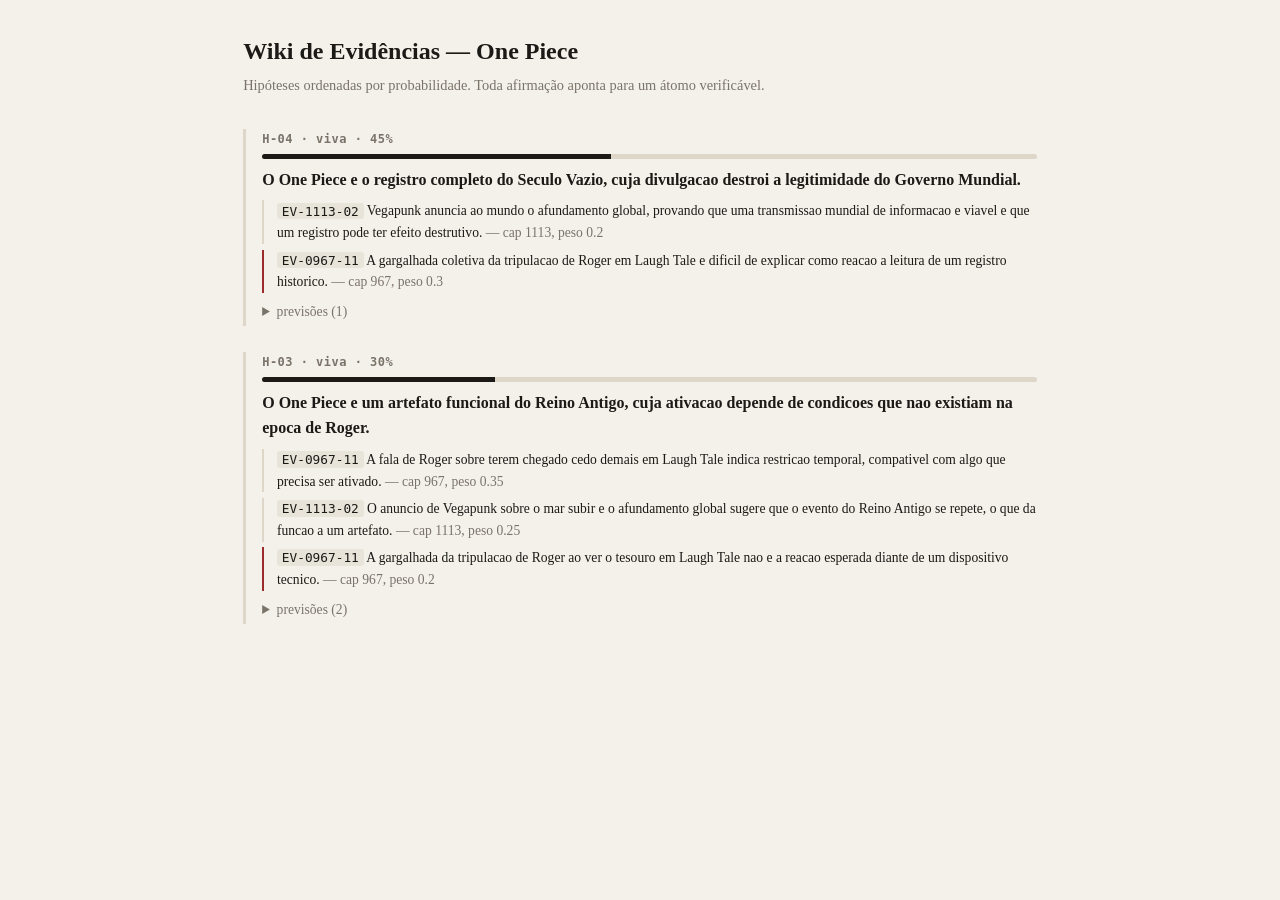
==== site/index.html @ 60833adf "Sistema de evidências One Piece: esqueleto inicial Portão determinístico (validate.py), scoring em l" ====
<!doctype html>
<html lang="pt-BR"><meta charset="utf-8">
<meta name="viewport" content="width=device-width,initial-scale=1">
<title>Wiki de Evidências — One Piece</title>
<style>
 :root{--tinta:#1b1a17;--papel:#f4f1ea;--fraco:#7a736a;--linha:#ddd6c9;--vermelho:#9c2b2b}
 *{box-sizing:border-box}
 body{margin:0;background:var(--papel);color:var(--tinta);
      font:16px/1.6 ui-serif,Georgia,serif;padding:2rem 1.2rem;max-width:52rem;margin:auto}
 h1{font-size:1.5rem;margin:0 0 .2rem}
 .sub{color:var(--fraco);font-size:.9rem;margin-bottom:2rem}
 .hip{border-left:3px solid var(--linha);padding:.2rem 0 .2rem 1rem;margin:1.6rem 0}
 .hip.refutada{opacity:.55;border-color:var(--vermelho)}
 .id{font:600 .75rem ui-monospace,monospace;color:var(--fraco);letter-spacing:.04em}
 .enun{font-weight:600;margin:.25rem 0 .5rem}
 .barra{height:5px;background:var(--linha);border-radius:3px;overflow:hidden;margin:.5rem 0}
 .barra i{display:block;height:100%;background:var(--tinta)}
 .elo{font-size:.85rem;margin:.35rem 0;padding-left:.8rem;border-left:2px solid var(--linha)}
 .elo.contra{border-color:var(--vermelho)}
 .prev{font-size:.85rem;color:var(--fraco)}
 details{margin-top:.5rem}summary{cursor:pointer;font-size:.85rem;color:var(--fraco)}
 code{font:.8rem ui-monospace,monospace;background:#e9e4d9;padding:.05rem .3rem;border-radius:3px}
</style>
<h1>Wiki de Evidências — One Piece</h1>
<div class="sub">Hipóteses ordenadas por probabilidade. Toda afirmação aponta para um átomo verificável.</div>
<div id="app"></div>
<script id="dados" type="application/json">{"evidencias": [{"id": "EV-0967-11", "fonte": "cap 967", "fonte_url": "https://onepiece.fandom.com/wiki/Chapter_967", "tipo": "narracao", "confiabilidade": "canonico", "texto": "A tripulacao de Roger gargalha ao encontrar o tesouro em Laugh Tale, e Roger comenta que chegaram cedo demais.", "atores": ["Gol D. Roger", "Rayleigh", "Oden"], "temas": ["Laugh Tale", "One Piece", "riso", "Joy Boy"], "corpo": "O riso coletivo e a restricao temporal sao as duas ancoras mais fortes de\nqualquer hipotese sobre o tesouro."}, {"id": "EV-1113-02", "fonte": "cap 1113", "fonte_url": "https://onepiece.fandom.com/wiki/Chapter_1113", "tipo": "fala", "confiabilidade": "canonico", "texto": "Vegapunk anuncia ao mundo que o nivel do mar vai subir e que o mundo enfrentara um afundamento global.", "atores": ["Vegapunk"], "temas": ["Século Vazio", "afundamento", "profecia"], "corpo": "Contexto: transmissao global de Egghead. Liga o destino do Reino Antigo a um\nevento futuro, nao apenas passado."}, {"id": "EV-1180-04", "fonte": "cap 1180", "fonte_url": "https://onepiece.fandom.com/wiki/Chapter_1180", "tipo": "imagem", "confiabilidade": "ambiguo", "texto": "Imu demonstra em Elbaf um poder ligado a sua Akuma no Mi, apresentado como superior ao Haki do Conquistador.", "atores": ["Imu"], "temas": ["Imu", "poder", "Elbaf"], "corpo": "Marcado como ambiguo: a natureza exata da fruta ainda nao foi nomeada no texto."}], "hipoteses": [{"id": "H-04", "enunciado": "O One Piece e o registro completo do Seculo Vazio, cuja divulgacao destroi a legitimidade do Governo Mundial.", "escopo": "one_piece", "status": "viva", "prior": 0.45, "apoia": [{"ev": "EV-1113-02", "peso": 0.2, "como": "Vegapunk anuncia ao mundo o afundamento global, provando que uma transmissao mundial de informacao e viavel e que um registro pode ter efeito destrutivo."}], "contradiz": [{"ev": "EV-0967-11", "peso": 0.3, "como": "A gargalhada coletiva da tripulacao de Roger em Laugh Tale e dificil de explicar como reacao a leitura de um registro historico."}], "prediz": [{"texto": "Se verdadeiro, Robin estara fisicamente presente e sera indispensavel na chegada a Laugh Tale.", "status": "aberta"}], "concorrentes": ["H-03"], "corpo": "## O caso a favor\n\nO Governo mata por informacao, nao por ouro. Ohara existe para pagar esta cena.", "redteam": ""}, {"id": "H-03", "enunciado": "O One Piece e um artefato funcional do Reino Antigo, cuja ativacao depende de condicoes que nao existiam na epoca de Roger.", "escopo": "one_piece", "status": "viva", "prior": 0.3, "apoia": [{"ev": "EV-0967-11", "peso": 0.35, "como": "A fala de Roger sobre terem chegado cedo demais em Laugh Tale indica restricao temporal, compativel com algo que precisa ser ativado."}, {"ev": "EV-1113-02", "peso": 0.25, "como": "O anuncio de Vegapunk sobre o mar subir e o afundamento global sugere que o evento do Reino Antigo se repete, o que da funcao a um artefato."}], "contradiz": [{"ev": "EV-0967-11", "peso": 0.2, "como": "A gargalhada da tripulacao de Roger ao ver o tesouro em Laugh Tale nao e a reacao esperada diante de um dispositivo tecnico."}], "prediz": [{"texto": "Se verdadeiro, a Mother Flame sera explicitamente ligada a tecnologia do Reino Antigo antes do fim do arco de Elbaf.", "status": "aberta"}, {"texto": "Se verdadeiro, Laugh Tale contera estrutura construida, nao apenas registros escritos.", "status": "aberta"}], "concorrentes": ["H-04"], "corpo": "## O caso a favor\n\nRoger chegou, viu, e concluiu que nao era o momento. Isso e mais facil de explicar\npor uma condicao material do que por uma condicao emocional.\n\n## O que mataria esta hipotese\n\nUma cena mostrando Laugh Tale como sitio puramente documental.", "redteam": ""}]}</script>
<script>
const d = JSON.parse(document.getElementById('dados').textContent);
const ev = Object.fromEntries(d.evidencias.map(e => [e.id, e]));
const esc = s => (s||'').replace(/[&<>]/g, c => ({'&':'&amp;','<':'&lt;','>':'&gt;'}[c]));
document.getElementById('app').innerHTML = d.hipoteses.map(h => `
 <div class="hip ${h.status}">
  <div class="id">${h.id} · ${h.status} · ${(h.prior*100).toFixed(0)}%</div>
  <div class="barra"><i style="width:${h.prior*100}%"></i></div>
  <div class="enun">${esc(h.enunciado)}</div>
  ${(h.apoia||[]).map(a=>`<div class="elo"><code>${a.ev}</code> ${esc(a.como)}
     <span class="prev">— ${esc(ev[a.ev]?.fonte||'?')}, peso ${a.peso}</span></div>`).join('')}
  ${(h.contradiz||[]).map(a=>`<div class="elo contra"><code>${a.ev}</code> ${esc(a.como)}
     <span class="prev">— ${esc(ev[a.ev]?.fonte||'?')}, peso ${a.peso}</span></div>`).join('')}
  <details><summary>previsões (${(h.prediz||[]).length})</summary>
   ${(h.prediz||[]).map(p=>`<div class="prev">[${p.status}] ${esc(p.texto)}</div>`).join('')}
  </details>
 </div>`).join('');
</script>
</html>
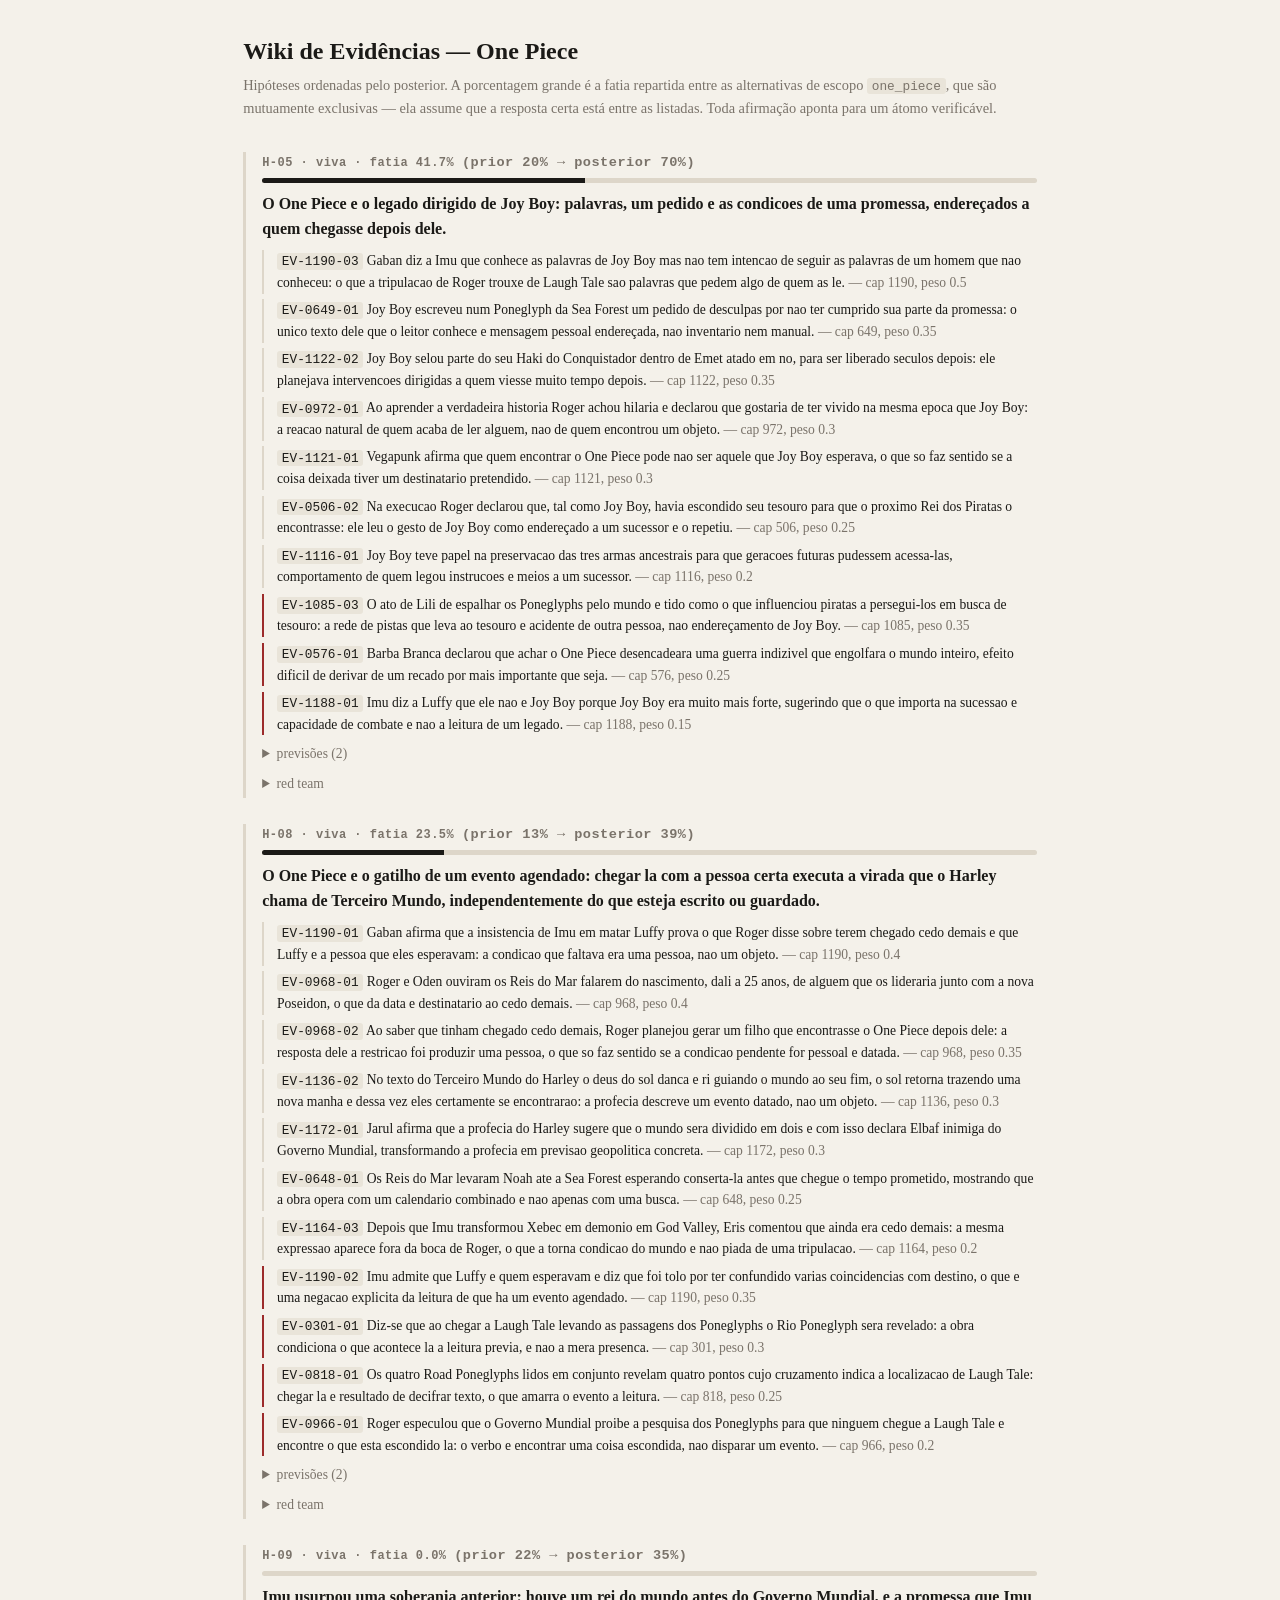
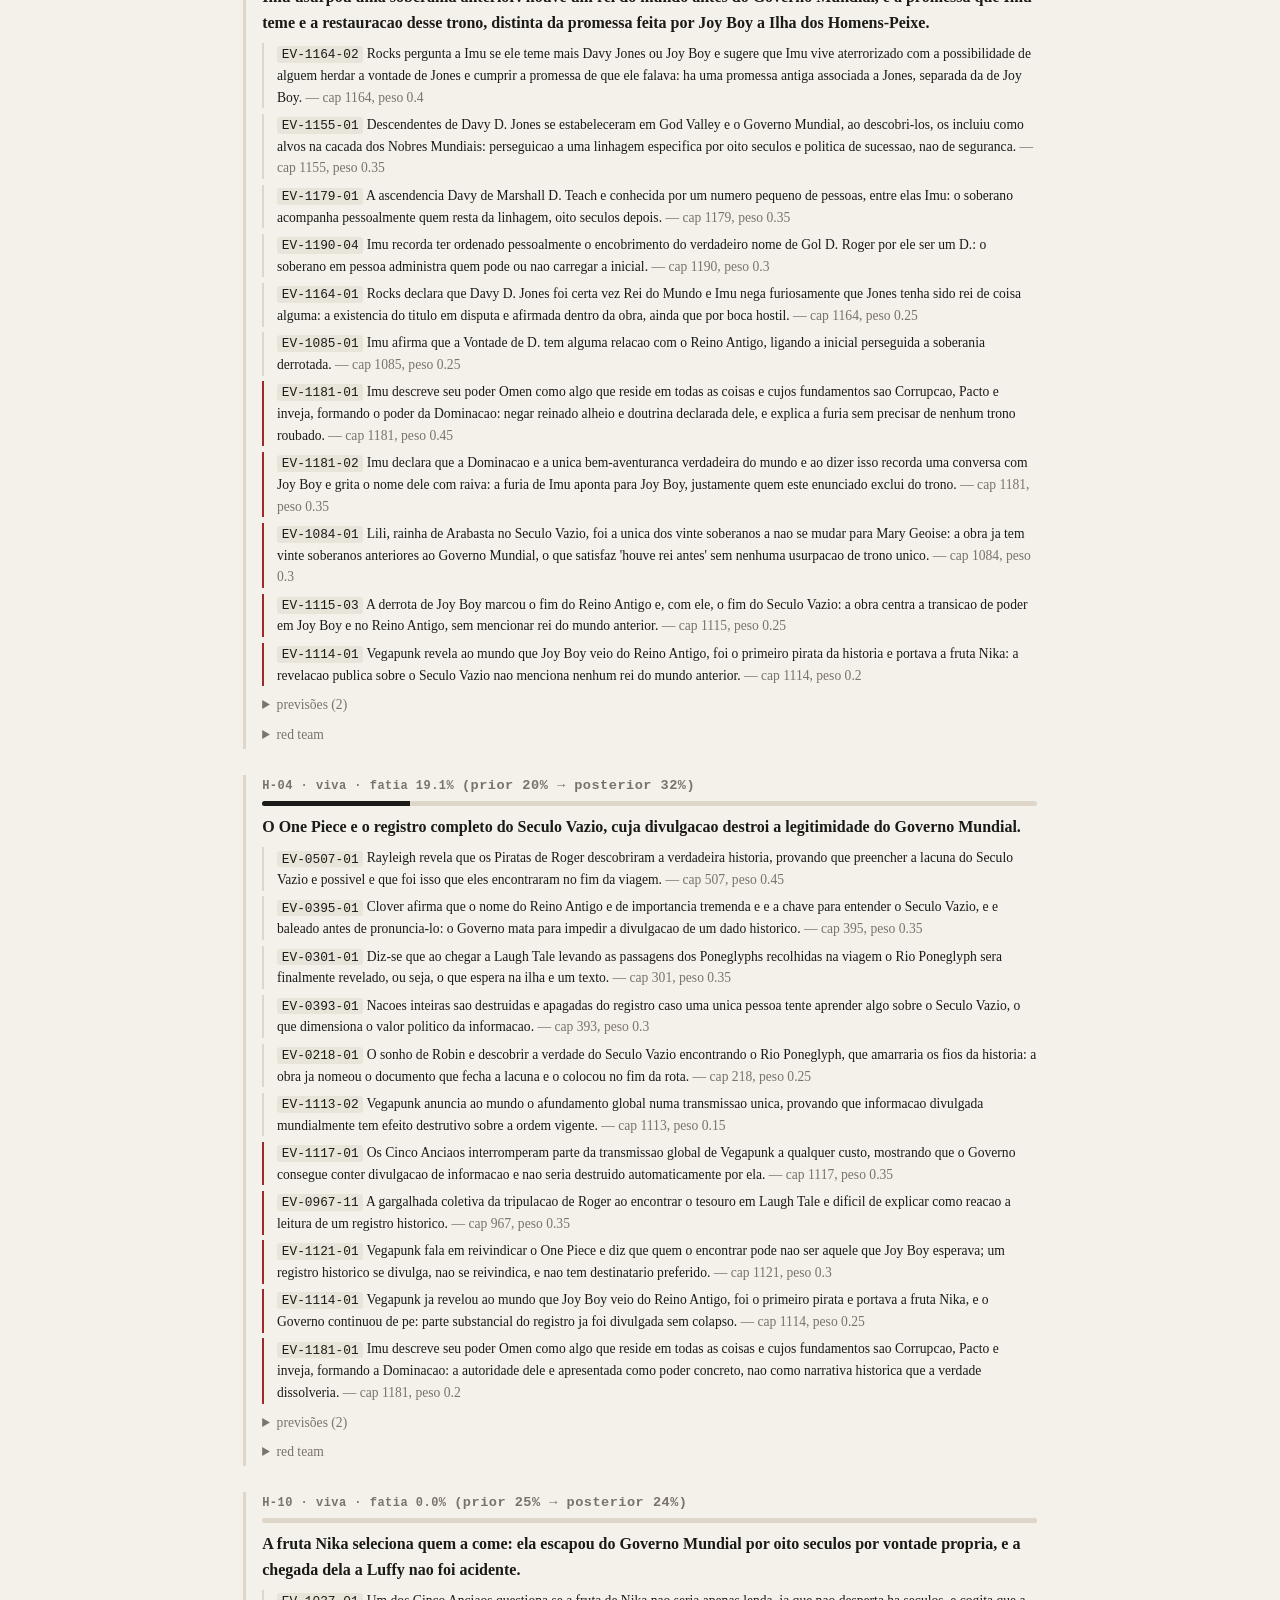
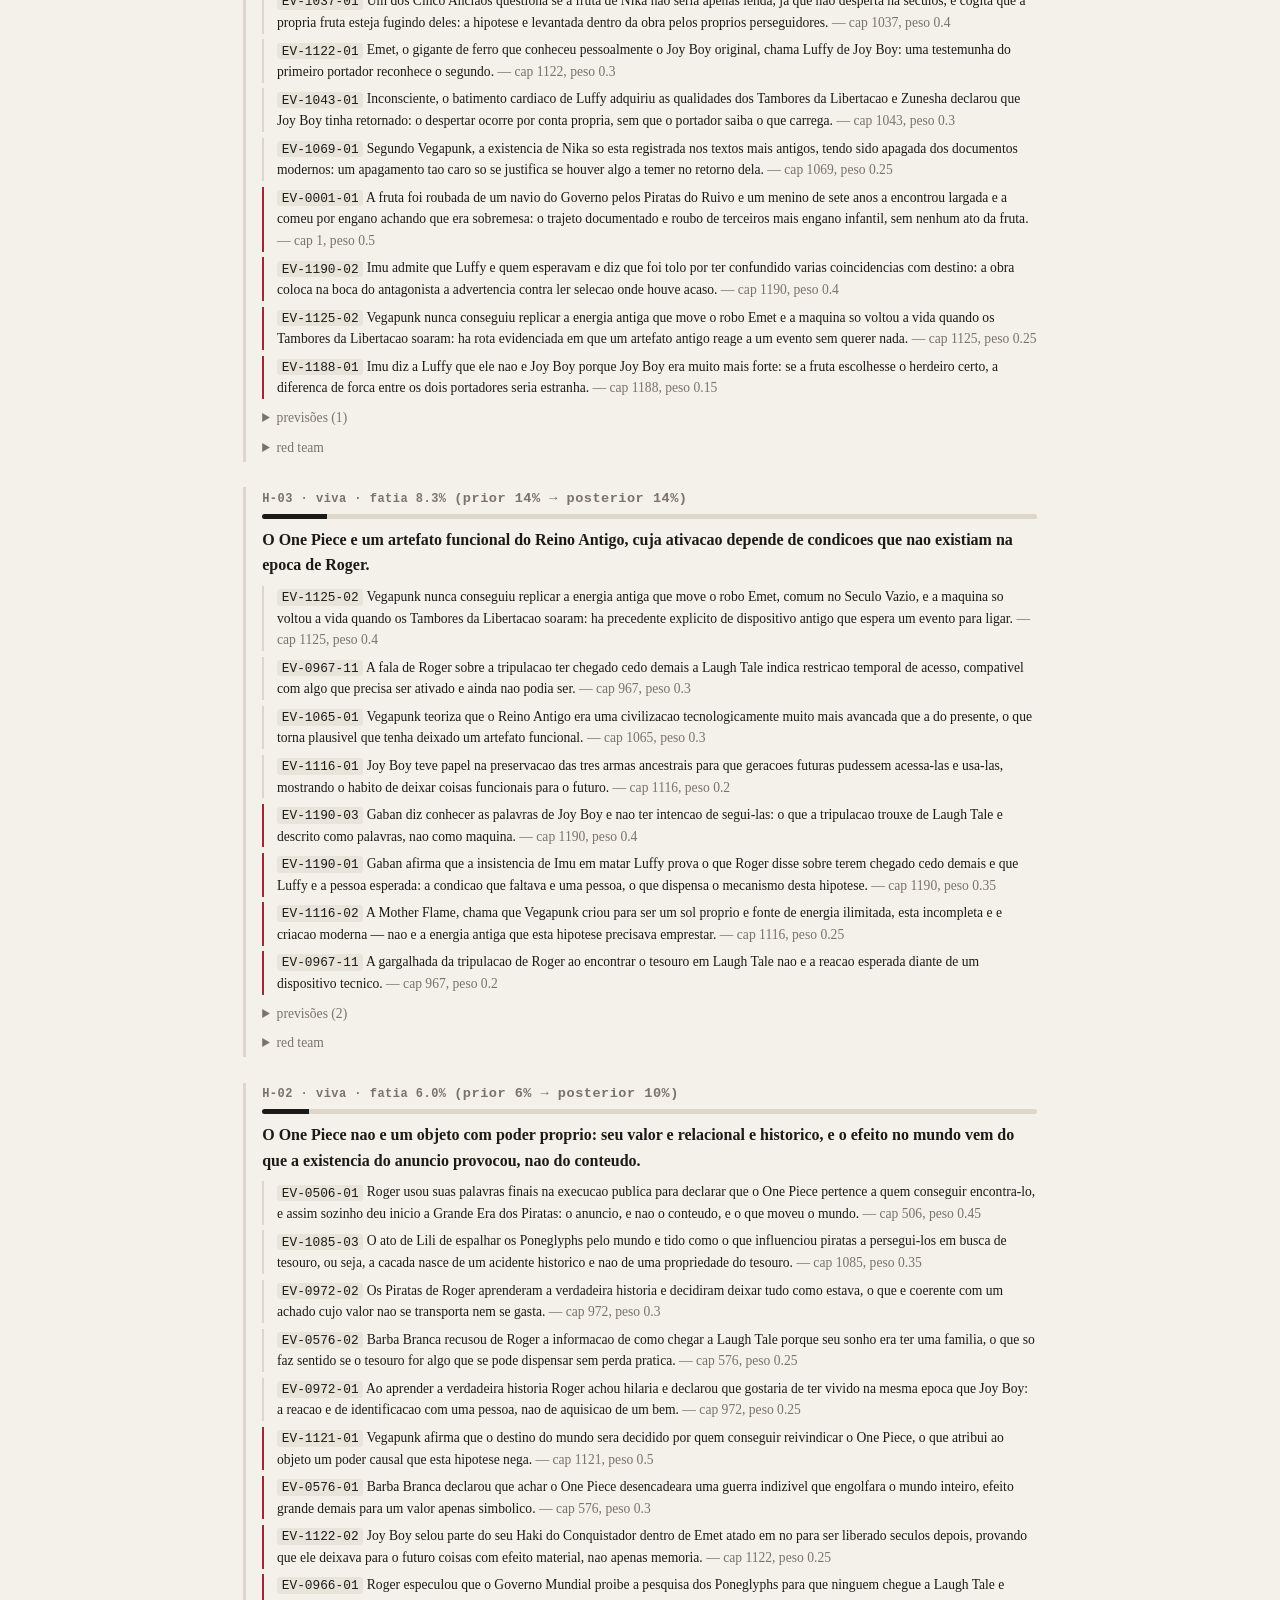
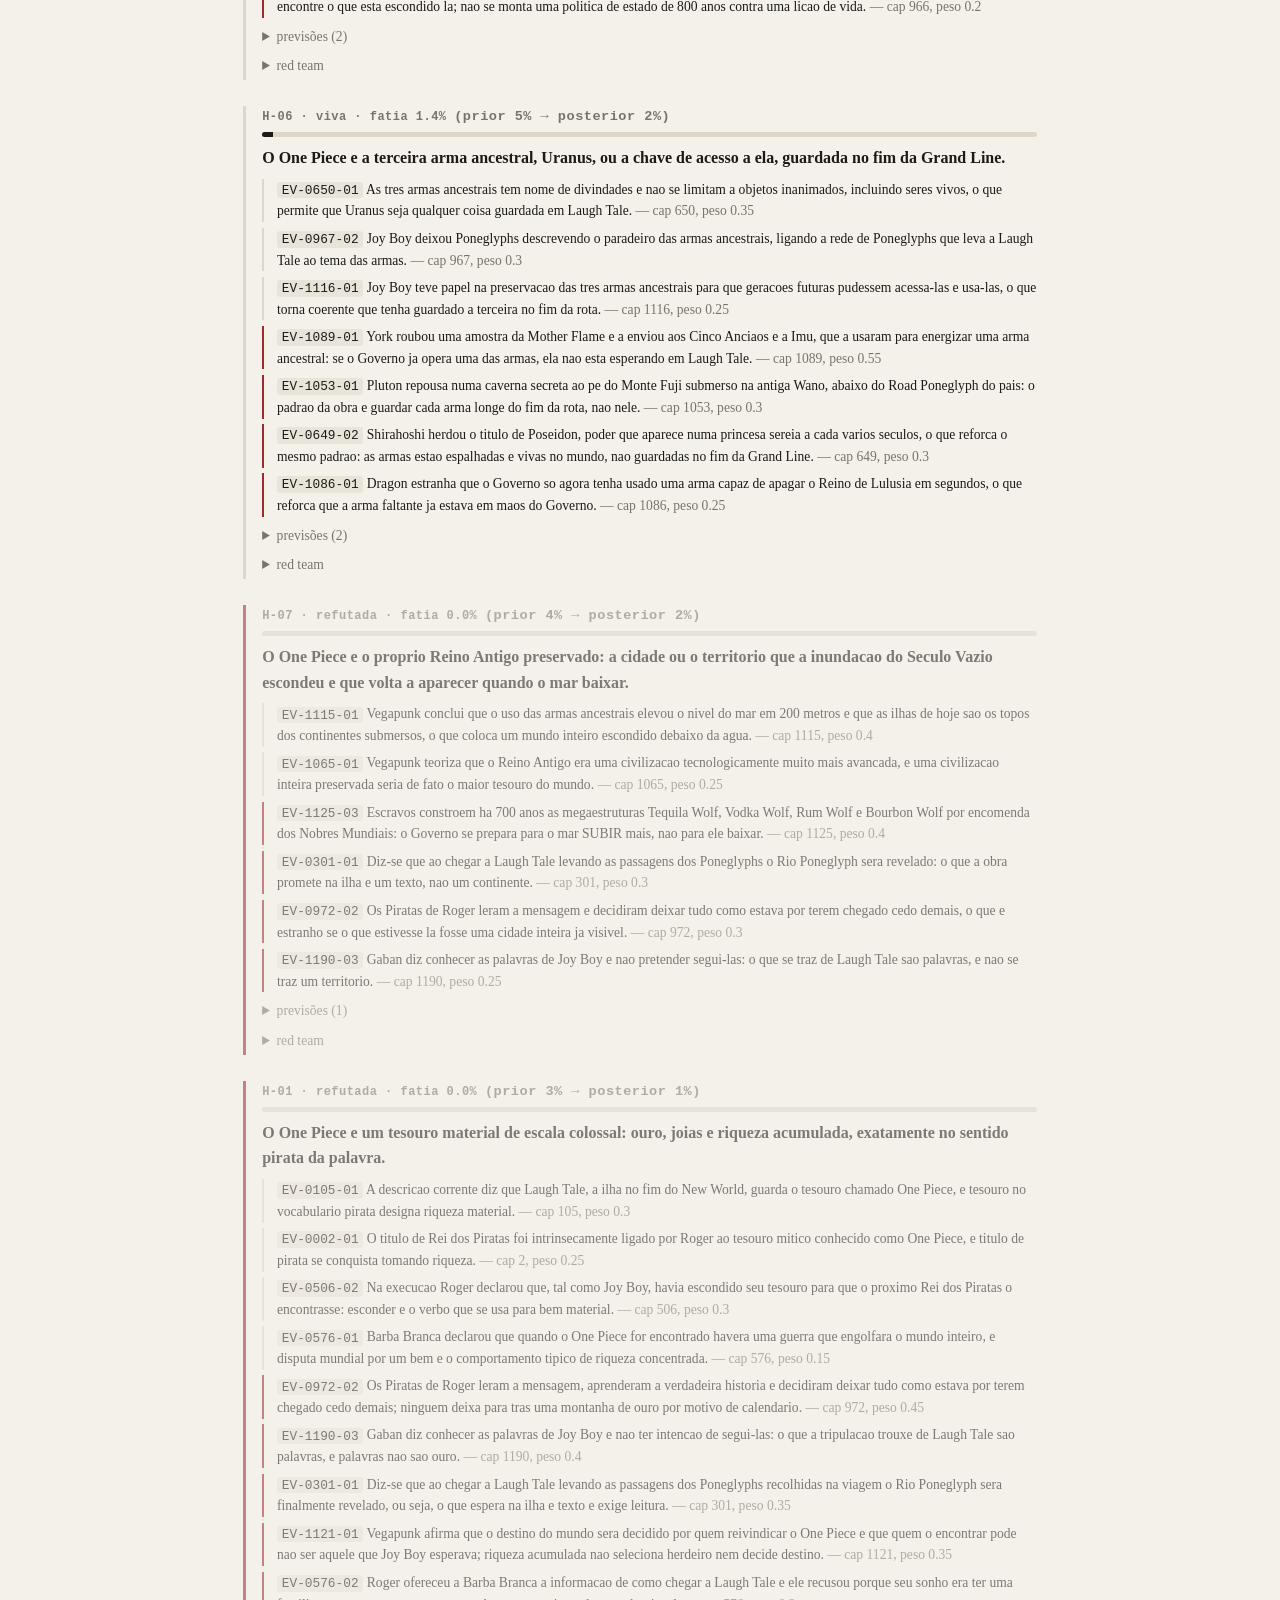
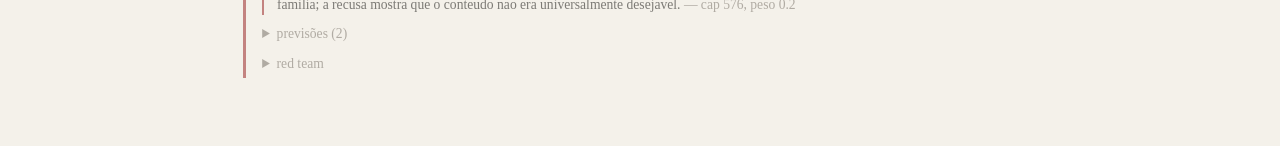
==== commit 0cef774f: "Primeiro ciclo completo: 87 atomos, 10 hipoteses, 10 ataques Extracao a partir da One Piece Wiki (CC" ====
--- a/site/index.html
+++ b/site/index.html
@@ -22,17 +22,21 @@
  code{font:.8rem ui-monospace,monospace;background:#e9e4d9;padding:.05rem .3rem;border-radius:3px}
 </style>
 <h1>Wiki de Evidências — One Piece</h1>
-<div class="sub">Hipóteses ordenadas por probabilidade. Toda afirmação aponta para um átomo verificável.</div>
+<div class="sub">Hipóteses ordenadas pelo posterior. A porcentagem grande é a fatia repartida
+entre as alternativas de escopo <code>one_piece</code>, que são mutuamente exclusivas —
+ela assume que a resposta certa está entre as listadas. Toda afirmação aponta para um
+átomo verificável.</div>
 <div id="app"></div>
-<script id="dados" type="application/json">{"evidencias": [{"id": "EV-0967-11", "fonte": "cap 967", "fonte_url": "https://onepiece.fandom.com/wiki/Chapter_967", "tipo": "narracao", "confiabilidade": "canonico", "texto": "A tripulacao de Roger gargalha ao encontrar o tesouro em Laugh Tale, e Roger comenta que chegaram cedo demais.", "atores": ["Gol D. Roger", "Rayleigh", "Oden"], "temas": ["Laugh Tale", "One Piece", "riso", "Joy Boy"], "corpo": "O riso coletivo e a restricao temporal sao as duas ancoras mais fortes de\nqualquer hipotese sobre o tesouro."}, {"id": "EV-1113-02", "fonte": "cap 1113", "fonte_url": "https://onepiece.fandom.com/wiki/Chapter_1113", "tipo": "fala", "confiabilidade": "canonico", "texto": "Vegapunk anuncia ao mundo que o nivel do mar vai subir e que o mundo enfrentara um afundamento global.", "atores": ["Vegapunk"], "temas": ["Século Vazio", "afundamento", "profecia"], "corpo": "Contexto: transmissao global de Egghead. Liga o destino do Reino Antigo a um\nevento futuro, nao apenas passado."}, {"id": "EV-1180-04", "fonte": "cap 1180", "fonte_url": "https://onepiece.fandom.com/wiki/Chapter_1180", "tipo": "imagem", "confiabilidade": "ambiguo", "texto": "Imu demonstra em Elbaf um poder ligado a sua Akuma no Mi, apresentado como superior ao Haki do Conquistador.", "atores": ["Imu"], "temas": ["Imu", "poder", "Elbaf"], "corpo": "Marcado como ambiguo: a natureza exata da fruta ainda nao foi nomeada no texto."}], "hipoteses": [{"id": "H-04", "enunciado": "O One Piece e o registro completo do Seculo Vazio, cuja divulgacao destroi a legitimidade do Governo Mundial.", "escopo": "one_piece", "status": "viva", "prior": 0.45, "apoia": [{"ev": "EV-1113-02", "peso": 0.2, "como": "Vegapunk anuncia ao mundo o afundamento global, provando que uma transmissao mundial de informacao e viavel e que um registro pode ter efeito destrutivo."}], "contradiz": [{"ev": "EV-0967-11", "peso": 0.3, "como": "A gargalhada coletiva da tripulacao de Roger em Laugh Tale e dificil de explicar como reacao a leitura de um registro historico."}], "prediz": [{"texto": "Se verdadeiro, Robin estara fisicamente presente e sera indispensavel na chegada a Laugh Tale.", "status": "aberta"}], "concorrentes": ["H-03"], "corpo": "## O caso a favor\n\nO Governo mata por informacao, nao por ouro. Ohara existe para pagar esta cena.", "redteam": ""}, {"id": "H-03", "enunciado": "O One Piece e um artefato funcional do Reino Antigo, cuja ativacao depende de condicoes que nao existiam na epoca de Roger.", "escopo": "one_piece", "status": "viva", "prior": 0.3, "apoia": [{"ev": "EV-0967-11", "peso": 0.35, "como": "A fala de Roger sobre terem chegado cedo demais em Laugh Tale indica restricao temporal, compativel com algo que precisa ser ativado."}, {"ev": "EV-1113-02", "peso": 0.25, "como": "O anuncio de Vegapunk sobre o mar subir e o afundamento global sugere que o evento do Reino Antigo se repete, o que da funcao a um artefato."}], "contradiz": [{"ev": "EV-0967-11", "peso": 0.2, "como": "A gargalhada da tripulacao de Roger ao ver o tesouro em Laugh Tale nao e a reacao esperada diante de um dispositivo tecnico."}], "prediz": [{"texto": "Se verdadeiro, a Mother Flame sera explicitamente ligada a tecnologia do Reino Antigo antes do fim do arco de Elbaf.", "status": "aberta"}, {"texto": "Se verdadeiro, Laugh Tale contera estrutura construida, nao apenas registros escritos.", "status": "aberta"}], "concorrentes": ["H-04"], "corpo": "## O caso a favor\n\nRoger chegou, viu, e concluiu que nao era o momento. Isso e mais facil de explicar\npor uma condicao material do que por uma condicao emocional.\n\n## O que mataria esta hipotese\n\nUma cena mostrando Laugh Tale como sitio puramente documental.", "redteam": ""}]}</script>
+<script id="dados" type="application/json">{"evidencias": [{"id": "EV-0001-01", "fonte": "cap 1", "fonte_url": "https://onepiece.fandom.com/wiki/Nika", "tipo": "narracao", "confiabilidade": "canonico", "texto": "A fruta foi roubada de um navio do Governo pelos Piratas do Ruivo, e um menino de sete anos chamado Monkey D. Luffy a encontrou largada e a comeu por engano, achando que era sobremesa.", "atores": ["Monkey D. Luffy", "Shanks"], "temas": ["Nika", "Akuma no Mi", "Luffy"], "corpo": "O trajeto da fruta ate Luffy: roubo por terceiros mais engano de crianca. Qualquer hipotese de selecao tem que explicar por que a escolha se pareceu tanto com acaso."}, {"id": "EV-0002-01", "fonte": "cap 2", "fonte_url": "https://onepiece.fandom.com/wiki/Great_Pirate_Era", "tipo": "narracao", "confiabilidade": "canonico", "texto": "O titulo de Rei dos Piratas foi intrinsecamente ligado por Roger ao tesouro mitico conhecido como One Piece.", "atores": ["Gol D. Roger"], "temas": ["One Piece", "Rei dos Piratas"], "corpo": "O titulo e o tesouro sao a mesma aposta desde o inicio da obra."}, {"id": "EV-0099-01", "fonte": "cap 99", "fonte_url": "https://onepiece.fandom.com/wiki/Gol_D._Roger", "tipo": "narracao", "confiabilidade": "canonico", "texto": "Testemunhas da execucao de Roger afirmam que ele sorriu pouco antes de morrer.", "atores": ["Gol D. Roger"], "temas": ["riso", "execucao", "Vontade de D."], "corpo": "O sorriso diante da morte e tratado na obra como marca dos portadores do D."}, {"id": "EV-0105-01", "fonte": "cap 105", "fonte_url": "https://onepiece.fandom.com/wiki/Laugh_Tale", "tipo": "narracao", "confiabilidade": "canonico", "texto": "Laugh Tale e a ilha no fim do New World que supostamente guarda o tesouro chamado One Piece.", "temas": ["Laugh Tale", "One Piece"], "corpo": "O 'supostamente' e da propria wiki: a existencia do tesouro na ilha e afirmada por terceiros, nao mostrada."}, {"id": "EV-0202-01", "fonte": "cap 202", "fonte_url": "https://onepiece.fandom.com/wiki/Void_Century", "tipo": "narracao", "confiabilidade": "canonico", "texto": "Nico Robin e uma das pouquissimas pessoas vivas capazes de ler a lingua antiga dos Poneglyphs.", "atores": ["Nico Robin"], "temas": ["Poneglyphs", "leitura"], "corpo": "Restricao de acesso: qualquer leitura do tesouro escrito depende de um numero minusculo de pessoas."}, {"id": "EV-0218-01", "fonte": "cap 218", "fonte_url": "https://onepiece.fandom.com/wiki/Void_Century", "tipo": "fala", "confiabilidade": "canonico", "texto": "O sonho de Robin e descobrir a verdade do Seculo Vazio encontrando o Rio Poneglyph, que amarraria os fios da historia.", "atores": ["Nico Robin", "Nefertari Cobra"], "temas": ["Rio Poneglyph", "Seculo Vazio"], "corpo": "O Rio Poneglyph e apresentado como o documento que fecha a lacuna historica."}, {"id": "EV-0272-01", "fonte": "cap 272", "fonte_url": "https://onepiece.fandom.com/wiki/Void_Century", "tipo": "narracao", "confiabilidade": "ambiguo", "texto": "Ha indicacao de que a Grande Guerra do Seculo Vazio levou a queda da cidade de Shandora.", "temas": ["Shandora", "Grande Guerra"], "corpo": "A wiki usa 'has been indicated' — nao ha afirmacao direta em texto."}, {"id": "EV-0287-01", "fonte": "cap 287", "fonte_url": "https://onepiece.fandom.com/wiki/Harley", "tipo": "narracao", "confiabilidade": "canonico", "texto": "Os Shandia antigos cultuavam deuses do sol, da terra, da floresta e da chuva.", "atores": ["Mousse"], "temas": ["Shandia", "deuses", "sol"], "corpo": "Paralelo estrutural com os deuses citados no Harley de Elbaf."}, {"id": "EV-0301-01", "fonte": "cap 301", "fonte_url": "https://onepiece.fandom.com/wiki/Laugh_Tale", "tipo": "narracao", "confiabilidade": "canonico", "texto": "Diz-se que ao chegar a Laugh Tale, se a pessoa levou consigo as passagens dos Poneglyphs recolhidas na viagem, o Rio Poneglyph sera finalmente revelado.", "temas": ["Laugh Tale", "Rio Poneglyph", "Poneglyphs"], "corpo": "Condicao de acesso: o que ha em Laugh Tale se revela em funcao do que o visitante trouxe."}, {"id": "EV-0344-01", "fonte": "cap 344", "fonte_url": "https://onepiece.fandom.com/wiki/Ancient_Weapons", "tipo": "narracao", "confiabilidade": "canonico", "texto": "Pluton e um navio de guerra ancestral construido na ilha de Water 7 durante o Seculo Vazio.", "temas": ["Pluton", "armas ancestrais", "Seculo Vazio"], "corpo": ""}, {"id": "EV-0392-01", "fonte": "cap 392", "fonte_url": "https://onepiece.fandom.com/wiki/Void_Century", "tipo": "fala", "confiabilidade": "canonico", "texto": "Pesquisar o Seculo Vazio e considerado pelo Governo Mundial o pior crime possivel.", "atores": ["Clou D. Clover"], "temas": ["Governo Mundial", "Seculo Vazio", "proibicao"], "corpo": ""}, {"id": "EV-0393-01", "fonte": "cap 393", "fonte_url": "https://onepiece.fandom.com/wiki/Void_Century", "tipo": "narracao", "confiabilidade": "canonico", "texto": "Nacoes inteiras sao destruidas e apagadas do registro caso uma unica pessoa tente aprender algo sobre o Seculo Vazio.", "temas": ["Governo Mundial", "Buster Call", "Ohara"], "corpo": "O custo que o Governo aceita pagar e a medida indireta do que ele esta escondendo."}, {"id": "EV-0395-01", "fonte": "cap 395", "fonte_url": "https://onepiece.fandom.com/wiki/Great_Kingdom", "tipo": "fala", "confiabilidade": "canonico", "texto": "Clover afirma que o nome do Reino Antigo e de importancia tremenda e e a chave para entender o Seculo Vazio, mas e baleado antes de pronuncia-lo.", "atores": ["Clou D. Clover", "Cinco Anciaos"], "temas": ["Reino Antigo", "nome", "Seculo Vazio"], "corpo": "Um nome, e nao um objeto, e o que o Governo interrompeu a tiros."}, {"id": "EV-0399-01", "fonte": "cap 399", "fonte_url": "https://onepiece.fandom.com/wiki/Ancient_Weapons", "tipo": "narracao", "confiabilidade": "canonico", "texto": "Franky queimou as plantas de Pluton depois de concluir que Robin, unica capaz de reviver as armas ancestrais, nao pretendia usa-las.", "atores": ["Franky", "Nico Robin", "Spandam"], "temas": ["Pluton", "armas ancestrais"], "corpo": ""}, {"id": "EV-0488-01", "fonte": "cap 488", "fonte_url": "https://onepiece.fandom.com/wiki/Laugh_Tale", "tipo": "narracao", "confiabilidade": "ambiguo", "texto": "A ultima linha da cancao pirata Binks' Sake contem a expressao 'funny tale', e Roger citou essa exata linha antes de nomear a ilha.", "atores": ["Gol D. Roger"], "temas": ["Laugh Tale", "riso", "Binks' Sake"], "corpo": "A wiki apresenta isso como coincidencia em seccao de trivia; peso interpretativo alto, evidencia fraca."}, {"id": "EV-0506-01", "fonte": "cap 506", "fonte_url": "https://onepiece.fandom.com/wiki/Gol_D._Roger", "tipo": "fala", "confiabilidade": "canonico", "texto": "Roger usou suas palavras finais na execucao publica para declarar abertamente que o One Piece pertence a quem conseguir encontra-lo, e assim sozinho deu inicio a Grande Era dos Piratas.", "atores": ["Gol D. Roger"], "temas": ["One Piece", "Era dos Piratas", "anuncio"], "corpo": "O Governo montou a execucao como espetaculo para desencorajar a pirataria e obteve o contrario."}, {"id": "EV-0506-02", "fonte": "cap 506", "fonte_url": "https://onepiece.fandom.com/wiki/Great_Pirate_Era", "tipo": "narracao", "confiabilidade": "ambiguo", "texto": "Na execucao Roger declarou que, tal como Joy Boy, havia escondido seu tesouro para que o proximo Rei dos Piratas o encontrasse.", "atores": ["Gol D. Roger", "Joy Boy"], "temas": ["One Piece", "esconder", "sucessao"], "corpo": "Marcado ambiguo: e a formulacao de resumo da wiki, sem citacao de painel. Se confirmada, implica que o One Piece de hoje inclui algo que Roger acrescentou."}, {"id": "EV-0507-01", "fonte": "cap 507", "fonte_url": "https://onepiece.fandom.com/wiki/Void_Century", "tipo": "fala", "confiabilidade": "canonico", "texto": "Rayleigh revela que os Piratas de Roger descobriram a verdadeira historia, provando que preencher a lacuna do Seculo Vazio e possivel.", "atores": ["Silvers Rayleigh", "Nico Robin"], "temas": ["Seculo Vazio", "verdadeira historia", "Roger"], "corpo": "Ancora decisiva: o que Roger achou incluiu informacao historica, seja ou nao apenas isso."}, {"id": "EV-0507-02", "fonte": "cap 507", "fonte_url": "https://onepiece.fandom.com/wiki/Void_Century", "tipo": "fala", "confiabilidade": "ambiguo", "texto": "Rayleigh disse acreditar que sua tripulacao e os estudiosos de Ohara tinham sido apressados demais, e encorajou Robin a ver o mundo para chegar a conclusao diferente da deles.", "atores": ["Silvers Rayleigh", "Nico Robin"], "temas": ["Roger", "Ohara", "cedo demais"], "corpo": "Marcado ambiguo: a wiki traz na seccao de trivia, sem citar capitulo na frase."}, {"id": "EV-0576-01", "fonte": "cap 576", "fonte_url": "https://onepiece.fandom.com/wiki/Void_Century", "tipo": "fala", "confiabilidade": "canonico", "texto": "Barba Branca declarou que um dia o One Piece sera encontrado e que isso desencadeara uma guerra indizivel que engolfara o mundo inteiro.", "atores": ["Edward Newgate"], "temas": ["One Piece", "guerra", "profecia"], "corpo": "Previsao interna a obra sobre o efeito de achar o tesouro — util para discriminar hipoteses."}, {"id": "EV-0576-02", "fonte": "cap 576", "fonte_url": "https://onepiece.fandom.com/wiki/Laugh_Tale", "tipo": "narracao", "confiabilidade": "canonico", "texto": "Roger ofereceu a Barba Branca a informacao de como chegar a Laugh Tale, e Barba Branca recusou porque seu sonho era ter uma familia.", "atores": ["Gol D. Roger", "Edward Newgate"], "temas": ["Laugh Tale", "recusa"], "corpo": "Alguem informado do caminho recusou o tesouro sem hesitar."}, {"id": "EV-0647-01", "fonte": "cap 647", "fonte_url": "https://onepiece.fandom.com/wiki/Joy_Boy", "tipo": "narracao", "confiabilidade": "canonico", "texto": "A queda do navio Noah foi detida por Reis do Mar convocados inconscientemente por Shirahoshi, preservando a promessa da Ilha dos Homens-Peixe.", "atores": ["Shirahoshi", "Monkey D. Luffy"], "temas": ["Noah", "promessa", "Poseidon"], "corpo": ""}, {"id": "EV-0648-01", "fonte": "cap 648", "fonte_url": "https://onepiece.fandom.com/wiki/Joy_Boy", "tipo": "narracao", "confiabilidade": "canonico", "texto": "Os Reis do Mar levaram Noah ate a Sea Forest esperando conserta-la antes que chegue o tempo prometido.", "temas": ["Noah", "tempo determinado", "Sea Forest"], "corpo": "O 'tempo prometido' aparece aqui como marco futuro agendado, nao como metafora."}, {"id": "EV-0649-01", "fonte": "cap 649", "fonte_url": "https://onepiece.fandom.com/wiki/Joy_Boy", "tipo": "narracao", "confiabilidade": "canonico", "texto": "Joy Boy escreveu num Poneglyph da Sea Forest um pedido de desculpas por nao ter cumprido sua parte da promessa feita a Ilha dos Homens-Peixe.", "atores": ["Joy Boy"], "temas": ["Joy Boy", "promessa", "Poneglyphs", "desculpas"], "corpo": "O unico texto de Joy Boy que o leitor viu ate agora e um pedido de desculpas, nao um mapa nem um inventario."}, {"id": "EV-0649-02", "fonte": "cap 649", "fonte_url": "https://onepiece.fandom.com/wiki/Ancient_Weapons", "tipo": "narracao", "confiabilidade": "canonico", "texto": "Shirahoshi herdou o titulo de Poseidon, o poder de falar com os Reis do Mar que aparece numa princesa sereia a cada varios seculos.", "atores": ["Shirahoshi", "Neptune"], "temas": ["Poseidon", "armas ancestrais"], "corpo": ""}, {"id": "EV-0650-01", "fonte": "cap 650", "fonte_url": "https://onepiece.fandom.com/wiki/Ancient_Weapons", "tipo": "narracao", "confiabilidade": "canonico", "texto": "As tres armas ancestrais tem nome de divindades e nao se limitam a objetos inanimados: incluem seres vivos.", "temas": ["armas ancestrais", "Uranus", "Poseidon", "Pluton"], "corpo": "Consequencia direta: Uranus pode ser pessoa, criatura, lugar ou coisa."}, {"id": "EV-0763-01", "fonte": "cap 763", "fonte_url": "https://onepiece.fandom.com/wiki/Void_Century", "tipo": "fala", "confiabilidade": "canonico", "texto": "Rosinante afirma que o 'D.' foi herdado secretamente pelo mundo ao longo da historia e que numa certa terra o Cla de D. era chamado de Inimigo Natural de Deus.", "atores": ["Donquixote Rosinante"], "temas": ["Vontade de D.", "Deus"], "corpo": ""}, {"id": "EV-0818-01", "fonte": "cap 818", "fonte_url": "https://onepiece.fandom.com/wiki/Laugh_Tale", "tipo": "narracao", "confiabilidade": "canonico", "texto": "Os quatro Road Poneglyphs, lidos em conjunto, revelam quatro pontos cujo cruzamento indica a localizacao de Laugh Tale.", "temas": ["Road Poneglyphs", "Laugh Tale"], "corpo": "O acesso e criptografico e distribuido: quatro chaves em maos diferentes."}, {"id": "EV-0908-01", "fonte": "cap 908", "fonte_url": "https://onepiece.fandom.com/wiki/Void_Century", "tipo": "imagem", "confiabilidade": "canonico", "texto": "Imu demonstra interesse particular por Vivi, descendente da rainha Lili de Arabasta.", "atores": ["Imu", "Nefertari Vivi"], "temas": ["Imu", "Lili", "Arabasta"], "corpo": ""}, {"id": "EV-0966-01", "fonte": "cap 966", "fonte_url": "https://onepiece.fandom.com/wiki/Laugh_Tale", "tipo": "fala", "confiabilidade": "canonico", "texto": "Roger especulou que o Governo Mundial proibe a pesquisa dos Poneglyphs justamente para que ninguem chegue a Laugh Tale e encontre o que esta escondido la.", "atores": ["Gol D. Roger"], "temas": ["Governo Mundial", "Laugh Tale", "Poneglyphs"], "corpo": "A proibicao e apresentada como bloqueio de acesso a um lugar, nao so de acesso a uma informacao."}, {"id": "EV-0967-02", "fonte": "cap 967", "fonte_url": "https://onepiece.fandom.com/wiki/Joy_Boy", "tipo": "narracao", "confiabilidade": "canonico", "texto": "Joy Boy deixou Poneglyphs descrevendo o paradeiro das armas ancestrais.", "atores": ["Joy Boy"], "temas": ["Poneglyphs", "armas ancestrais", "Joy Boy"], "corpo": "Quem esconde armas tambem deixou o mapa delas — o gesto e de transmissao, nao de ocultacao."}, {"id": "EV-0967-11", "fonte": "cap 967", "fonte_url": "https://onepiece.fandom.com/wiki/Chapter_967", "tipo": "narracao", "confiabilidade": "canonico", "texto": "A tripulacao de Roger gargalha ao encontrar o tesouro em Laugh Tale, e Roger comenta que chegaram cedo demais.", "atores": ["Gol D. Roger", "Rayleigh", "Oden"], "temas": ["Laugh Tale", "One Piece", "riso", "Joy Boy"], "corpo": "O riso coletivo e a restricao temporal sao as duas ancoras mais fortes de\nqualquer hipotese sobre o tesouro."}, {"id": "EV-0968-01", "fonte": "cap 968", "fonte_url": "https://onepiece.fandom.com/wiki/Joy_Boy", "tipo": "fala", "confiabilidade": "canonico", "texto": "Roger e Oden ouviram os Reis do Mar falarem do nascimento, dali a 25 anos, de alguem que os lideraria, junto com a nova Poseidon.", "atores": ["Gol D. Roger", "Kouzuki Oden"], "temas": ["tempo determinado", "Poseidon", "Reis do Mar"], "corpo": "Aqui o 'cedo demais' ganha numero: 25 anos."}, {"id": "EV-0968-02", "fonte": "cap 968", "fonte_url": "https://onepiece.fandom.com/wiki/Gol_D._Roger", "tipo": "narracao", "confiabilidade": "canonico", "texto": "Ao saber que tinham chegado cedo demais, Roger planejou gerar um filho que encontrasse o One Piece depois dele.", "atores": ["Gol D. Roger", "Portgas D. Ace"], "temas": ["cedo demais", "sucessao", "One Piece"], "corpo": "A resposta de Roger a 'cedo demais' foi produzir uma pessoa, nao construir um mecanismo nem esconder melhor um objeto."}, {"id": "EV-0969-01", "fonte": "cap 969", "fonte_url": "https://onepiece.fandom.com/wiki/Gol_D._Roger", "tipo": "narracao", "confiabilidade": "canonico", "texto": "Ao receber a noticia da execucao de Roger, Oden chorou e riu ao mesmo tempo, maravilhado com os feitos de Roger em vida.", "atores": ["Kouzuki Oden", "Gol D. Roger"], "temas": ["riso", "Oden", "execucao"], "corpo": "Segunda ocorrencia do par riso/tragedia associado ao que a tripulacao aprendeu."}, {"id": "EV-0972-01", "fonte": "cap 972", "fonte_url": "https://onepiece.fandom.com/wiki/Joy_Boy", "tipo": "fala", "confiabilidade": "canonico", "texto": "Ao aprender a verdadeira historia, Roger achou a historia hilaria e declarou que gostaria de ter vivido na mesma epoca que Joy Boy.", "atores": ["Gol D. Roger", "Joy Boy"], "temas": ["riso", "Joy Boy", "Laugh Tale"], "corpo": "O riso vem acompanhado de um desejo de companhia, nao de posse."}, {"id": "EV-0972-02", "fonte": "cap 972", "fonte_url": "https://onepiece.fandom.com/wiki/Joy_Boy", "tipo": "narracao", "confiabilidade": "canonico", "texto": "Os Piratas de Roger leram a mensagem em Laugh Tale, aprenderam a verdadeira historia e decidiram deixar tudo como estava ao perceber que tinham chegado cedo demais.", "atores": ["Gol D. Roger"], "temas": ["Laugh Tale", "cedo demais", "mensagem"], "corpo": "Deixar como estava e uma escolha ativa: eles podiam ter levado, e nao levaram."}, {"id": "EV-1037-01", "fonte": "cap 1037", "fonte_url": "https://onepiece.fandom.com/wiki/Nika", "tipo": "fala", "confiabilidade": "canonico", "texto": "Um dos Cinco Anciaos questiona se a fruta de Nika nao seria apenas lenda, ja que nao desperta ha seculos, e cogita que a propria fruta esteja fugindo deles.", "atores": ["Cinco Anciaos"], "temas": ["Nika", "Akuma no Mi", "Governo Mundial"], "corpo": ""}, {"id": "EV-1040-01", "fonte": "cap 1040", "fonte_url": "https://onepiece.fandom.com/wiki/Joy_Boy", "tipo": "narracao", "confiabilidade": "canonico", "texto": "Joy Boy foi camarada de Zunesha durante sua vida.", "atores": ["Joy Boy", "Zunesha"], "temas": ["Joy Boy", "Zunesha"], "corpo": ""}, {"id": "EV-1043-01", "fonte": "cap 1043", "fonte_url": "https://onepiece.fandom.com/wiki/Joy_Boy", "tipo": "narracao", "confiabilidade": "canonico", "texto": "Inconsciente, o batimento cardiaco de Luffy adquiriu as qualidades dos Tambores da Libertacao, e Zunesha declarou que Joy Boy tinha retornado.", "atores": ["Monkey D. Luffy", "Zunesha"], "temas": ["Tambores da Libertacao", "Joy Boy", "retorno"], "corpo": "'Retorno' e afirmado por uma testemunha de 800 anos atras, nao por narracao."}, {"id": "EV-1053-01", "fonte": "cap 1053", "fonte_url": "https://onepiece.fandom.com/wiki/Ancient_Weapons", "tipo": "narracao", "confiabilidade": "canonico", "texto": "Pluton repousa numa caverna secreta ao pe do Monte Fuji submerso na antiga Wano, abaixo da caverna onde fica o Road Poneglyph do pais.", "atores": ["Kouzuki Sukiyaki", "Nico Robin"], "temas": ["Pluton", "Wano", "Road Poneglyph"], "corpo": ""}, {"id": "EV-1055-01", "fonte": "cap 1055", "fonte_url": "https://onepiece.fandom.com/wiki/Ancient_Weapons", "tipo": "narracao", "confiabilidade": "canonico", "texto": "Abrir as fronteiras de Wano significa literalmente derrubar as muralhas montanhosas e liberar Pluton.", "atores": ["Kouzuki Oden"], "temas": ["Wano", "Pluton", "Joy Boy"], "corpo": "Oden condicionou isso ao retorno de Joy Boy: a agenda dele previa entregar uma arma ao futuro."}, {"id": "EV-1065-01", "fonte": "cap 1065", "fonte_url": "https://onepiece.fandom.com/wiki/Great_Kingdom", "tipo": "fala", "confiabilidade": "canonico", "texto": "Vegapunk teoriza que o Reino Antigo era, 900 anos atras, uma civilizacao tecnologicamente muito mais avancada que a do presente.", "atores": ["Vegapunk"], "temas": ["Reino Antigo", "tecnologia"], "corpo": "Vegapunk se considera 500 anos a frente do seu tempo e ainda assim inferior ao Reino Antigo."}, {"id": "EV-1066-01", "fonte": "cap 1066", "fonte_url": "https://onepiece.fandom.com/wiki/Void_Century", "tipo": "narracao", "confiabilidade": "canonico", "texto": "Qualquer conhecimento dos eventos reais do Seculo Vazio e tratado como sentenca de morte pelo Governo Mundial, independente da filiacao de quem sabe.", "temas": ["Governo Mundial", "Seculo Vazio"], "corpo": ""}, {"id": "EV-1069-01", "fonte": "cap 1069", "fonte_url": "https://onepiece.fandom.com/wiki/Nika", "tipo": "fala", "confiabilidade": "canonico", "texto": "Segundo Vegapunk, a existencia de Nika so esta registrada nos textos mais antigos, tendo sido apagada dos documentos modernos.", "atores": ["Vegapunk"], "temas": ["Nika", "apagamento", "textos antigos"], "corpo": ""}, {"id": "EV-1084-01", "fonte": "cap 1084", "fonte_url": "https://onepiece.fandom.com/wiki/Void_Century", "tipo": "narracao", "confiabilidade": "canonico", "texto": "Lili, rainha de Arabasta no Seculo Vazio, foi a unica dos vinte soberanos a nao se mudar para Mary Geoise, e desapareceu antes de voltar para casa; seus registros foram apagados.", "atores": ["Nefertari Lili"], "temas": ["Lili", "Arabasta", "vinte reinos"], "corpo": ""}, {"id": "EV-1085-01", "fonte": "cap 1085", "fonte_url": "https://onepiece.fandom.com/wiki/Great_Kingdom", "tipo": "fala", "confiabilidade": "canonico", "texto": "Imu afirma que a Vontade de D. tem alguma relacao com o Reino Antigo.", "atores": ["Imu"], "temas": ["Vontade de D.", "Reino Antigo"], "corpo": ""}, {"id": "EV-1085-02", "fonte": "cap 1085", "fonte_url": "https://onepiece.fandom.com/wiki/Void_Century", "tipo": "narracao", "confiabilidade": "canonico", "texto": "Imu se interessa por Lili por causa de um erro dela que levou os Poneglyphs a se espalharem pelo mundo.", "atores": ["Imu", "Nefertari Lili"], "temas": ["Lili", "Poneglyphs", "Imu"], "corpo": "Se os Poneglyphs se espalharam por erro, a rede de pistas que leva a Laugh Tale nao foi planejada por Joy Boy sozinho."}, {"id": "EV-1085-03", "fonte": "cap 1085", "fonte_url": "https://onepiece.fandom.com/wiki/Great_Pirate_Era", "tipo": "narracao", "confiabilidade": "canonico", "texto": "O ato de Lili de espalhar os Poneglyphs pelo mundo e tido como o que influenciou piratas a persegui-los em busca de tesouro.", "atores": ["Nefertari Lili"], "temas": ["Lili", "Poneglyphs", "Era dos Piratas"], "corpo": "A cacada moderna ao tesouro nasce de um acidente do Seculo Vazio, nao de um convite de Joy Boy."}, {"id": "EV-1086-01", "fonte": "cap 1086", "fonte_url": "https://onepiece.fandom.com/wiki/Ancient_Weapons", "tipo": "fala", "confiabilidade": "canonico", "texto": "Dragon estranha que o Governo so agora tenha usado uma arma capaz de apagar o Reino de Lulusia em segundos.", "atores": ["Monkey D. Dragon", "Emporio Ivankov"], "temas": ["armas ancestrais", "Lulusia", "Governo Mundial"], "corpo": ""}, {"id": "EV-1089-01", "fonte": "cap 1089", "fonte_url": "https://onepiece.fandom.com/wiki/Mother_Flame", "tipo": "narracao", "confiabilidade": "canonico", "texto": "York roubou uma amostra da Mother Flame e a enviou aos Cinco Anciaos e a Imu, que a usaram para energizar uma arma ancestral desconhecida.", "atores": ["York", "Imu", "Cinco Anciaos"], "temas": ["Mother Flame", "armas ancestrais", "Uranus"], "corpo": "A arma energizada nunca foi nomeada no texto; a suposicao de que e Uranus e do fandom, nao da obra."}, {"id": "EV-1113-02", "fonte": "cap 1113", "fonte_url": "https://onepiece.fandom.com/wiki/Chapter_1113", "tipo": "fala", "confiabilidade": "canonico", "texto": "Vegapunk anuncia ao mundo que o nivel do mar vai subir e que o mundo enfrentara um afundamento global.", "atores": ["Vegapunk"], "temas": ["Século Vazio", "afundamento", "profecia"], "corpo": "Contexto: transmissao global de Egghead. Liga o destino do Reino Antigo a um\nevento futuro, nao apenas passado."}, {"id": "EV-1114-01", "fonte": "cap 1114", "fonte_url": "https://onepiece.fandom.com/wiki/Void_Century", "tipo": "fala", "confiabilidade": "canonico", "texto": "Vegapunk revela ao mundo que Joy Boy veio do Reino Antigo, foi o primeiro pirata da historia e portava a Hito Hito no Mi Modelo Nika.", "atores": ["Vegapunk", "Joy Boy"], "temas": ["Joy Boy", "Reino Antigo", "Nika"], "corpo": ""}, {"id": "EV-1115-01", "fonte": "cap 1115", "fonte_url": "https://onepiece.fandom.com/wiki/Void_Century", "tipo": "fala", "confiabilidade": "canonico", "texto": "Vegapunk conclui que o uso das armas ancestrais elevou o nivel do mar em 200 metros e que as ilhas de hoje sao os topos dos continentes submersos.", "atores": ["Vegapunk"], "temas": ["afundamento", "armas ancestrais", "geografia"], "corpo": "O mundo atual e literalmente o campo de batalha inundado da guerra anterior."}, {"id": "EV-1115-02", "fonte": "cap 1115", "fonte_url": "https://onepiece.fandom.com/wiki/Void_Century", "tipo": "fala", "confiabilidade": "canonico", "texto": "Como as armas ancestrais ainda existem e esperam para se erguer de novo, Vegapunk conclui que a Grande Guerra do Seculo Vazio nunca chegou ao fim.", "atores": ["Vegapunk"], "temas": ["Grande Guerra", "armas ancestrais", "Seculo Vazio"], "corpo": ""}, {"id": "EV-1115-03", "fonte": "cap 1115", "fonte_url": "https://onepiece.fandom.com/wiki/Void_Century", "tipo": "fala", "confiabilidade": "canonico", "texto": "A derrota de Joy Boy marcou o fim do Reino Antigo e, com ele, o fim do Seculo Vazio.", "atores": ["Joy Boy"], "temas": ["Joy Boy", "Reino Antigo", "Seculo Vazio"], "corpo": ""}, {"id": "EV-1116-01", "fonte": "cap 1116", "fonte_url": "https://onepiece.fandom.com/wiki/Ancient_Weapons", "tipo": "fala", "confiabilidade": "canonico", "texto": "Joy Boy teve papel na preservacao das tres armas ancestrais para que geracoes futuras pudessem acessa-las e usa-las, por razoes ate hoje desconhecidas.", "atores": ["Joy Boy", "Vegapunk"], "temas": ["armas ancestrais", "Joy Boy", "heranca"], "corpo": "O lado que perdeu a guerra guardou as armas para o futuro em vez de destrui-las."}, {"id": "EV-1116-02", "fonte": "cap 1116", "fonte_url": "https://onepiece.fandom.com/wiki/Mother_Flame", "tipo": "fala", "confiabilidade": "canonico", "texto": "A Mother Flame, chama que Vegapunk criou para ser um sol proprio e fonte de energia ilimitada, esta incompleta.", "atores": ["Vegapunk"], "temas": ["Mother Flame", "energia", "sol"], "corpo": ""}, {"id": "EV-1117-01", "fonte": "cap 1117", "fonte_url": "https://onepiece.fandom.com/wiki/Void_Century", "tipo": "narracao", "confiabilidade": "canonico", "texto": "Os Cinco Anciaos interromperam parte da transmissao global de Vegapunk a qualquer custo.", "atores": ["Cinco Anciaos", "Vegapunk"], "temas": ["transmissao", "Governo Mundial", "censura"], "corpo": "O trecho interrompido e uma lacuna conhecida: sabemos que existe algo que nao foi dito."}, {"id": "EV-1121-01", "fonte": "cap 1121", "fonte_url": "https://onepiece.fandom.com/wiki/Void_Century", "tipo": "fala", "confiabilidade": "canonico", "texto": "Vegapunk afirma que o destino do mundo sera decidido por quem conseguir reivindicar o One Piece, e que quem o encontrar pode nao ser aquele que Joy Boy esperava.", "atores": ["Vegapunk", "Joy Boy"], "temas": ["One Piece", "destino", "Joy Boy"], "corpo": "O tesouro e explicitamente instrumental: quem o pega decide o destino do mundo. Isso e mais compativel com poder do que com relato."}, {"id": "EV-1122-01", "fonte": "cap 1122", "fonte_url": "https://onepiece.fandom.com/wiki/Joy_Boy", "tipo": "fala", "confiabilidade": "canonico", "texto": "Emet, o gigante de ferro que conheceu pessoalmente o Joy Boy original, chama Luffy de Joy Boy.", "atores": ["Emet", "Monkey D. Luffy", "Joy Boy"], "temas": ["Joy Boy", "Emet", "retorno"], "corpo": ""}, {"id": "EV-1122-02", "fonte": "cap 1122", "fonte_url": "https://onepiece.fandom.com/wiki/Joy_Boy", "tipo": "narracao", "confiabilidade": "canonico", "texto": "Joy Boy selou parte do seu Haki do Conquistador dentro de Emet, atado em no, para ser liberado seculos depois se o robo estivesse em perigo mortal.", "atores": ["Joy Boy", "Emet"], "temas": ["Joy Boy", "Haki", "Emet", "heranca"], "corpo": "Joy Boy planejou intervencoes com seculos de antecedencia — habito relevante para julgar o que ele deixaria em Laugh Tale."}, {"id": "EV-1125-01", "fonte": "cap 1125", "fonte_url": "https://onepiece.fandom.com/wiki/Void_Century", "tipo": "narracao", "confiabilidade": "canonico", "texto": "Um robo gigante blindado criado no inicio do Seculo Vazio subiu a Red Line e invadiu Mary Geoise 200 anos atras, perdendo energia antes de causar dano.", "atores": ["Emet"], "temas": ["Emet", "Mary Geoise", "Seculo Vazio"], "corpo": ""}, {"id": "EV-1125-02", "fonte": "cap 1125", "fonte_url": "https://onepiece.fandom.com/wiki/Void_Century", "tipo": "fala", "confiabilidade": "canonico", "texto": "Vegapunk nunca conseguiu replicar a energia antiga que move o robo Emet, comum no Seculo Vazio, e a maquina so voltou a vida quando os Tambores da Libertacao soaram.", "atores": ["Vegapunk", "Emet"], "temas": ["energia antiga", "tecnologia", "Tambores da Libertacao"], "corpo": "Existe uma tecnologia perdida cuja chave de ativacao e um evento, nao um comando."}, {"id": "EV-1125-03", "fonte": "cap 1125", "fonte_url": "https://onepiece.fandom.com/wiki/Void_Century", "tipo": "narracao", "confiabilidade": "canonico", "texto": "Escravos constroem ha 700 anos as megaestruturas Tequila Wolf, Vodka Wolf, Rum Wolf e Bourbon Wolf por encomenda dos Nobres Mundiais.", "temas": ["Governo Mundial", "afundamento", "escravidao"], "corpo": "Obras de 700 anos sugerem que o Governo se prepara para algo de escala geologica."}, {"id": "EV-1136-01", "fonte": "cap 1136", "fonte_url": "https://onepiece.fandom.com/wiki/Harley", "tipo": "narracao", "confiabilidade": "canonico", "texto": "O Harley, texto religioso de Elbaf, divide sua historia em tres Mundos, sendo que o Segundo Mundo corresponde ao Seculo Vazio.", "atores": ["Jarul"], "temas": ["Harley", "Elbaf", "profecia", "Seculo Vazio"], "corpo": ""}, {"id": "EV-1136-02", "fonte": "cap 1136", "fonte_url": "https://onepiece.fandom.com/wiki/Harley", "tipo": "narracao", "confiabilidade": "traducao_disputada", "texto": "No texto do Terceiro Mundo do Harley, o deus do sol danca e ri guiando o mundo ao seu fim, o sol retorna trazendo uma nova manha, e diz-se que dessa vez eles certamente se encontrarao.", "temas": ["Harley", "profecia", "sol", "fim do mundo"], "corpo": "Marcado traducao_disputada: o tradutor oficial da VIZ afirmou publicamente que o texto poetico admite multiplas traducoes, e a propria VIZ trocou termos entre a edicao semanal e a encadernada."}, {"id": "EV-1138-01", "fonte": "cap 1138", "fonte_url": "https://onepiece.fandom.com/wiki/Void_Century", "tipo": "imagem", "confiabilidade": "ambiguo", "texto": "O mural esculpido na casca fossilizada da Arvore Adam em Elbaf parece representar visualmente o texto do Harley, que registra dois mundos ja passados e um ainda por ocorrer.", "atores": ["Ripley"], "temas": ["Harley", "mural", "Elbaf", "profecia"], "corpo": "Ambiguo: a leiga que apresenta o mural relata a teoria corrente de que teria sido esculpido por criancas fantasiando."}, {"id": "EV-1138-02", "fonte": "cap 1138", "fonte_url": "https://onepiece.fandom.com/wiki/Harley", "tipo": "imagem", "confiabilidade": "ambiguo", "texto": "Na porcao do mural correspondente ao terceiro mundo aparecem figuras semelhantes a Luffy em Gear 5, Emet, Loki e Zunesha lutando contra um monstro demoniaco de dois chifres que segura um sol.", "atores": ["Monkey D. Luffy", "Emet", "Loki", "Zunesha"], "temas": ["mural", "profecia", "Elbaf"], "corpo": "Ambiguo por ser leitura visual de semelhancas, nao texto."}, {"id": "EV-1154-01", "fonte": "cap 1154", "fonte_url": "https://onepiece.fandom.com/wiki/Marshall_D._Teach", "tipo": "narracao", "confiabilidade": "canonico", "texto": "Marshall D. Teach e filho do pirata Rocks D. Xebec e de sua esposa Eris.", "atores": ["Marshall D. Teach", "Rocks D. Xebec", "Eris"], "temas": ["Davy Jones", "linhagem", "Teach"], "corpo": ""}, {"id": "EV-1155-01", "fonte": "cap 1155", "fonte_url": "https://onepiece.fandom.com/wiki/Davy_D._Jones", "tipo": "narracao", "confiabilidade": "canonico", "texto": "Descendentes de Davy D. Jones se estabeleceram em God Valley, e o Governo Mundial, ao descobri-los, os incluiu como alvos na cacada dos Nobres Mundiais.", "atores": ["Rocks D. Xebec", "Davy D. Jones"], "temas": ["Davy Jones", "God Valley", "Governo Mundial"], "corpo": ""}, {"id": "EV-1159-01", "fonte": "cap 1159", "fonte_url": "https://onepiece.fandom.com/wiki/Marshall_D._Teach", "tipo": "narracao", "confiabilidade": "canonico", "texto": "Marshall D. Teach e membro da quase extinta Familia Davy e descendente de Davy D. Jones.", "atores": ["Marshall D. Teach", "Davy D. Jones"], "temas": ["Davy Jones", "linhagem", "Teach"], "corpo": "Este e o atomo que faltava quando o Curador escreveu uma previsao sobre Barba Negra a partir da memoria."}, {"id": "EV-1164-01", "fonte": "cap 1164", "fonte_url": "https://onepiece.fandom.com/wiki/Davy_D._Jones", "tipo": "fala", "confiabilidade": "canonico", "texto": "Rocks declara que Davy D. Jones foi certa vez Rei do Mundo, e Imu nega furiosamente que Jones tenha sido rei de coisa alguma.", "atores": ["Rocks D. Xebec", "Imu", "Davy D. Jones"], "temas": ["Davy Jones", "Imu", "rei do mundo"], "corpo": "Existe uma disputa sobre quem reinou antes do Governo Mundial — outra coroa alem da de Joy Boy."}, {"id": "EV-1164-02", "fonte": "cap 1164", "fonte_url": "https://onepiece.fandom.com/wiki/Davy_D._Jones", "tipo": "fala", "confiabilidade": "canonico", "texto": "Rocks pergunta a Imu se ele teme mais Davy Jones ou Joy Boy, e sugere que Imu vive aterrorizado com a possibilidade de alguem herdar a vontade de Jones e cumprir a promessa de que ele falava.", "atores": ["Rocks D. Xebec", "Imu"], "temas": ["Imu", "promessa", "Joy Boy", "Davy Jones"], "corpo": "Ha uma promessa antiga associada a Davy Jones, distinta da promessa feita a Ilha dos Homens-Peixe."}, {"id": "EV-1164-03", "fonte": "cap 1164", "fonte_url": "https://onepiece.fandom.com/wiki/Void_Century", "tipo": "fala", "confiabilidade": "canonico", "texto": "Depois que Imu transformou Xebec em demonio em God Valley, Eris comentou que ainda era cedo demais.", "atores": ["Eris", "Rocks D. Xebec", "Imu"], "temas": ["cedo demais", "tempo determinado", "God Valley"], "corpo": "A expressao 'cedo demais' reaparece fora da boca de Roger, o que enfraquece a leitura de que era piada dele."}, {"id": "EV-1172-01", "fonte": "cap 1172", "fonte_url": "https://onepiece.fandom.com/wiki/Harley", "tipo": "fala", "confiabilidade": "canonico", "texto": "Jarul afirma que a profecia do Harley sugere que o mundo sera dividido em dois, e com isso declara Elbaf inimiga do Governo Mundial.", "atores": ["Jarul"], "temas": ["Harley", "profecia", "Elbaf", "Governo Mundial"], "corpo": "'O mundo dividido em dois' e a previsao mais concreta em circulacao dentro da obra."}, {"id": "EV-1175-01", "fonte": "cap 1175", "fonte_url": "https://onepiece.fandom.com/wiki/Nika", "tipo": "narracao", "confiabilidade": "ambiguo", "texto": "Uma das lendas de Elbaf descreve Nika como inimigo do Deus Guerreiro do pais, contra quem batalhou, e parte da juventude o teme como Deus da Destruicao.", "atores": ["Nika", "Loki"], "temas": ["Nika", "Elbaf", "destruicao"], "corpo": "Ambiguo: a propria obra diz que a leitura depende de quem conta a historia."}, {"id": "EV-1179-01", "fonte": "cap 1179", "fonte_url": "https://onepiece.fandom.com/wiki/Marshall_D._Teach", "tipo": "narracao", "confiabilidade": "canonico", "texto": "A ascendencia Davy de Marshall D. Teach e conhecida por um numero pequeno de pessoas, entre elas Imu.", "atores": ["Imu", "Marshall D. Teach"], "temas": ["Imu", "Davy Jones", "Teach"], "corpo": ""}, {"id": "EV-1180-04", "fonte": "cap 1180", "fonte_url": "https://onepiece.fandom.com/wiki/Chapter_1180", "tipo": "imagem", "confiabilidade": "ambiguo", "texto": "Imu demonstra em Elbaf um poder ligado a sua Akuma no Mi, apresentado como superior ao Haki do Conquistador.", "atores": ["Imu"], "temas": ["Imu", "poder", "Elbaf"], "corpo": "Marcado como ambiguo: a natureza exata da fruta ainda nao foi nomeada no texto."}, {"id": "EV-1181-01", "fonte": "cap 1181", "fonte_url": "https://onepiece.fandom.com/wiki/Chapter_1181", "tipo": "fala", "confiabilidade": "canonico", "texto": "Imu descreve seu poder Omen como algo que reside em todas as coisas e cujos fundamentos sao Corrupcao, Pacto e inveja, formando o poder da Dominacao.", "atores": ["Imu", "Loki"], "temas": ["Imu", "Omen", "Dominacao", "poder"], "corpo": ""}, {"id": "EV-1181-02", "fonte": "cap 1181", "fonte_url": "https://onepiece.fandom.com/wiki/Chapter_1181", "tipo": "fala", "confiabilidade": "canonico", "texto": "Imu declara que a Dominacao e a unica bem-aventuranca verdadeira do mundo, e ao dizer isso recorda uma conversa com Joy Boy e grita o nome dele com raiva.", "atores": ["Imu", "Joy Boy"], "temas": ["Imu", "Joy Boy", "Dominacao"], "corpo": "A oposicao entre os dois e apresentada como disputa de teses sobre o mundo, nao apenas de forcas."}, {"id": "EV-1181-03", "fonte": "cap 1181", "fonte_url": "https://onepiece.fandom.com/wiki/Joy_Boy", "tipo": "narracao", "confiabilidade": "canonico", "texto": "Imu e Joy Boy se conheceram e a principio pareciam estar em bons termos, mas Imu desenvolveu por ele desprezo e medo profundos.", "atores": ["Imu", "Joy Boy"], "temas": ["Imu", "Joy Boy"], "corpo": ""}, {"id": "EV-1188-01", "fonte": "cap 1188", "fonte_url": "https://onepiece.fandom.com/wiki/Chapter_1188", "tipo": "fala", "confiabilidade": "canonico", "texto": "Imu diz a Luffy que ele nao e Joy Boy, porque Joy Boy era muito mais forte do que Luffy e agora.", "atores": ["Imu", "Monkey D. Luffy", "Joy Boy"], "temas": ["Imu", "Joy Boy", "Luffy"], "corpo": ""}, {"id": "EV-1190-01", "fonte": "cap 1190", "fonte_url": "https://onepiece.fandom.com/wiki/Chapter_1190", "tipo": "fala", "confiabilidade": "canonico", "texto": "Gaban afirma que a insistencia de Imu em matar Luffy prova o que Roger disse sobre terem chegado cedo demais, e que Luffy e a pessoa que ele e outros grandes nomes esperavam.", "atores": ["Scopper Gaban", "Imu", "Monkey D. Luffy"], "temas": ["cedo demais", "Roger", "Luffy"], "corpo": "Um sobrevivente da tripulacao de Roger interpreta o 'cedo demais' como sendo sobre uma pessoa que faltava nascer."}, {"id": "EV-1190-02", "fonte": "cap 1190", "fonte_url": "https://onepiece.fandom.com/wiki/Chapter_1190", "tipo": "fala", "confiabilidade": "canonico", "texto": "Imu admite que Luffy e mesmo quem esperavam e diz que foi tolo por ter confundido varias coincidencias com destino.", "atores": ["Imu", "Monkey D. Luffy"], "temas": ["Imu", "destino", "Luffy"], "corpo": ""}, {"id": "EV-1190-03", "fonte": "cap 1190", "fonte_url": "https://onepiece.fandom.com/wiki/Chapter_1190", "tipo": "fala", "confiabilidade": "canonico", "texto": "Gaban diz a Imu que conhece as palavras de Joy Boy, mas que nao tem intencao de seguir as palavras de um homem que nao conheceu: sua motivacao e realizar o sonho do seu capitao.", "atores": ["Scopper Gaban", "Imu", "Joy Boy"], "temas": ["Joy Boy", "palavras", "Laugh Tale", "Roger"], "corpo": "Peca central: o que a tripulacao de Roger trouxe de Laugh Tale inclui palavras de Joy Boy, e elas pedem alguma coisa de quem as le."}, {"id": "EV-1190-04", "fonte": "cap 1190", "fonte_url": "https://onepiece.fandom.com/wiki/Chapter_1190", "tipo": "narracao", "confiabilidade": "canonico", "texto": "Imu recorda ter ordenado pessoalmente o encobrimento do verdadeiro nome de Gol D. Roger por ele ser um D.", "atores": ["Imu", "Gol D. Roger"], "temas": ["Imu", "Vontade de D.", "apagamento"], "corpo": ""}], "hipoteses": [{"id": "H-05", "enunciado": "O One Piece e o legado dirigido de Joy Boy: palavras, um pedido e as condicoes de uma promessa, endereçados a quem chegasse depois dele.", "escopo": "one_piece", "status": "viva", "prior": 0.2, "apoia": [{"ev": "EV-1190-03", "peso": 0.5, "como": "Gaban diz a Imu que conhece as palavras de Joy Boy mas nao tem intencao de seguir as palavras de um homem que nao conheceu: o que a tripulacao de Roger trouxe de Laugh Tale sao palavras que pedem algo de quem as le."}, {"ev": "EV-0649-01", "peso": 0.35, "como": "Joy Boy escreveu num Poneglyph da Sea Forest um pedido de desculpas por nao ter cumprido sua parte da promessa: o unico texto dele que o leitor conhece e mensagem pessoal endereçada, nao inventario nem manual."}, {"ev": "EV-1122-02", "peso": 0.35, "como": "Joy Boy selou parte do seu Haki do Conquistador dentro de Emet atado em no, para ser liberado seculos depois: ele planejava intervencoes dirigidas a quem viesse muito tempo depois."}, {"ev": "EV-0972-01", "peso": 0.3, "como": "Ao aprender a verdadeira historia Roger achou hilaria e declarou que gostaria de ter vivido na mesma epoca que Joy Boy: a reacao natural de quem acaba de ler alguem, nao de quem encontrou um objeto."}, {"ev": "EV-1121-01", "peso": 0.3, "como": "Vegapunk afirma que quem encontrar o One Piece pode nao ser aquele que Joy Boy esperava, o que so faz sentido se a coisa deixada tiver um destinatario pretendido."}, {"ev": "EV-0506-02", "peso": 0.25, "como": "Na execucao Roger declarou que, tal como Joy Boy, havia escondido seu tesouro para que o proximo Rei dos Piratas o encontrasse: ele leu o gesto de Joy Boy como endereçado a um sucessor e o repetiu."}, {"ev": "EV-1116-01", "peso": 0.2, "como": "Joy Boy teve papel na preservacao das tres armas ancestrais para que geracoes futuras pudessem acessa-las, comportamento de quem legou instrucoes e meios a um sucessor."}], "contradiz": [{"ev": "EV-1085-03", "peso": 0.35, "como": "O ato de Lili de espalhar os Poneglyphs pelo mundo e tido como o que influenciou piratas a persegui-los em busca de tesouro: a rede de pistas que leva ao tesouro e acidente de outra pessoa, nao endereçamento de Joy Boy."}, {"ev": "EV-0576-01", "peso": 0.25, "como": "Barba Branca declarou que achar o One Piece desencadeara uma guerra indizivel que engolfara o mundo inteiro, efeito dificil de derivar de um recado por mais importante que seja."}, {"ev": "EV-1188-01", "peso": 0.15, "como": "Imu diz a Luffy que ele nao e Joy Boy porque Joy Boy era muito mais forte, sugerindo que o que importa na sucessao e capacidade de combate e nao a leitura de um legado."}], "prediz": [{"texto": "Se verdadeiro, o conteudo revelado em Laugh Tale tera forma de mensagem dirigida a quem chegar, e Luffy respondera com uma decisao explicita em vez de tomar posse de algo.", "status": "aberta"}, {"texto": "Se verdadeiro, o texto de Laugh Tale tera vocativo dirigido a quem chega e enunciara uma condicao a cumprir, e nenhum poder ou arma sera concedido por alcanca-lo — as duas clausulas juntas, que e o que separa esta hipotese de H-03, H-04 e H-08.", "status": "aberta"}], "concorrentes": ["H-01", "H-02", "H-03", "H-04", "H-06", "H-07", "H-08"], "redteam_ultimo": "2026-08-11", "corpo": "## O caso a favor\n\nO capitulo 1190 mudou o tabuleiro: Gaban nao diz que conhece a historia do mundo,\ndiz que conhece as palavras de Joy Boy, e que se recusa a segui-las. Palavras que\npodem ser seguidas ou recusadas sao instrucao dirigida, nao cronica. Isso tambem\nexplica o riso melhor que as concorrentes: le-se uma carta de alguem que morreu ha\n800 anos e que ja sabia que chegariam tarde.\n\n## O caso contra (Red Team, 2026-08-11)\n\nVeredito: ferida. Seis suposicoes nao evidenciadas. Tres golpes, dois aceitos:\n\n1. **Colapso em H-04** — mesmos atomos-ancora, mesmo formato de achado. O unico\n   discriminante e o endereçamento. Aceito em parte: o Curador discorda de que\n   nenhum atomo atribua destinatario, porque EV-1121-01 diz literalmente que quem\n   encontrar pode nao ser aquele que Joy Boy esperava, e isso pressupoe esperado.\n   Mas o ataque esta certo em que o discriminante e fino, e a previsao (2) foi\n   reescrita com duas clausulas para forcar a separacao.\n2. **Previsao (2) decorativa** — aceito e substituido.\n3. **Ponto unico de falha em EV-1190-03** — aceito. Sem esse atomo a hipotese perde\n   a palavra 'palavras' e desaba em H-04. E um unico capitulo, e recente.\n\nO Red Team recomendou deflacionar H-05 para baixo de H-04. O Curador deflacionou ate\no empate, nao abaixo: EV-1190-03 e canonico e recente, e nenhum atomo o contradiz.\n\n## O que a mataria\n\nUma revelacao em que o achado de Laugh Tale opere sozinho, sem exigir decisao de\nninguem — ou em que Joy Boy nao tenha deixado texto algum na ilha.\n\n## Nota de curadoria\n\nPrior 0.25 -&gt; 0.20, empatando com H-04. Motivo escrito: o endereçamento continua\nsendo a leitura mais economica de EV-1190-03 e EV-1121-01, mas a hipotese depende de\num atomo unico e nao explica sozinha o efeito global que EV-0576-01 preve. Entrou\nEV-1085-03 como contradicao: parte da rede que leva ao tesouro e acidente de Lili.", "redteam": "# Red team — H-05\n\n## Ataque 2026-08-11\n\n### Contra-evidência encontrada\n\n- EV-1190-03 — É o átomo de que a hipótese mais depende e ele corta contra ela. Gaban diz a Imu que conhece as palavras de Joy Boy, mas que **não tem intenção de seguir as palavras de um homem que não conheceu**: sua motivação é realizar o sonho do seu capitão. Um legado *dirigido* é definido pelo vínculo que cria em quem o recebe; aqui o único leitor documentado das palavras de Joy Boy declara em voz alta que o endereçamento não o obriga. Pior: o átomo não afirma que essas palavras vieram de Laugh Tale — isso é comentário do extrator, não o texto do átomo.\n- EV-1121-01 — Vegapunk afirma que o destino do mundo será decidido por quem conseguir **reivindicar** o One Piece, e que quem o encontrar pode não ser aquele que Joy Boy esperava. Isso fere a previsão (1) em cheio: o verbo canônico é reivindicar, isto é, tomar posse, e não responder; e a própria fala diz que quem chega pode não ser o esperado, ou seja, a expectativa de Joy Boy não seleciona nem vincula o destinatário.\n- EV-0972-02 — Os Piratas de Roger leram a mensagem em Laugh Tale, aprenderam a **verdadeira história** e decidiram deixar tudo como estava ao perceber que tinham chegado cedo demais. O único átomo que diz \"mensagem\" descreve o conteúdo dela como história verdadeira, não como pedido nem como condições. Circularidade: \"mensagem\" só vira \"mensagem endereçada a quem chegasse depois\" se a hipótese já estiver pressuposta. Este é exatamente o átomo que sustenta H-04.\n- EV-0966-01 — Roger especulou que o Governo Mundial proíbe a pesquisa dos Poneglyphs justamente para que ninguém chegue a Laugh Tale e **encontre o que está escondido lá**. O vocabulário interno é de coisa escondida a ser encontrada. Um legado deliberadamente endereçado a quem chegasse depois seria sinalizado, não escondido.\n- EV-1085-02 — Imu se interessa por Lili por causa de um **erro** dela que levou os Poneglyphs a se espalharem pelo mundo. A rede de pistas que leva a Laugh Tale, que a hipótese lê como canal de endereçamento, é atribuída em texto a um acidente histórico alheio a Joy Boy. Endereçamento por acidente não é endereçamento.\n- EV-1122-02 — Joy Boy selou parte do seu Haki do Conquistador dentro de Emet, atado em nó, para ser liberado séculos depois se o robô estivesse em perigo mortal. Este é o método de Joy Boy para alcançar o futuro efetivamente mostrado na obra: capacidade selada com gatilho automático, sem destinatário nomeado, sem pedido e sem leitura. Ele enfraquece a inferência de que o que Joy Boy deixaria em Laugh Tale teria forma de palavra dirigida.\n- EV-1116-01 — Joy Boy teve papel na preservação das três armas ancestrais para que gerações futuras pudessem acessá-las e **usá-las**, por razões até hoje desconhecidas. O legado de Joy Boy documentado na obra é de coisas utilizáveis entregues ao futuro, não de palavras e condições — o que serve melhor a H-03 e H-06 do que a H-05.\n- EV-0967-11 — A tripulação de Roger **gargalha** ao encontrar o tesouro em Laugh Tale, e Roger comenta que chegaram cedo demais. Gargalhada coletiva é reação pobre para um pedido acompanhado das condições de uma promessa; a hipótese herda de H-04 a mesma dificuldade com o riso, sem resolvê-la.\n- EV-1164-02 — Rocks pergunta a Imu se ele teme mais Davy Jones ou Joy Boy e sugere que Imu vive aterrorizado com a possibilidade de alguém herdar a vontade de Jones e cumprir **a promessa de que ele falava**. Existe portanto uma promessa antiga que não é a de Joy Boy à Ilha dos Homens-Peixe. O enunciado de H-05 usa \"uma promessa\" no singular como se o corpus tivesse uma só.\n\n### Veredito\n\nferida\n\nTrês feridas, em ordem de gravidade:\n\n1. **Quase colapsa em H-04.** Os dois enunciados partilham os mesmos átomos-âncora (EV-0972-02, EV-0301-01, EV-0507-01) e a mesma forma de achado — texto em Laugh Tale. O único discriminante é o *endereçamento*: H-04 diz registro, H-05 diz mensagem dirigida. Nenhum átomo do corpus atribui destinatário ao texto de Laugh Tale. O que mais se aproxima disso, EV-1121-01, fala de \"aquele que Joy Boy esperava\" e, na mesma frase, descreve o ato relevante como reivindicar — ou seja, o único átomo que sugere destinatário é também contra-evidência da previsão (1). Enquanto o discriminante não tiver átomo próprio, H-05 é H-04 mais uma camada interpretativa, e deve herdar prior *menor*, não o maior do repositório.\n\n2. **Previsão (2) é decorativa.** \"Outro sobrevivente dos Piratas de Roger citará textualmente palavras de Joy Boy antes do fim da saga\" pede algo que EV-1190-03 já deixou praticamente executado: um sobrevivente da tripulação de Roger já declarou, no capítulo mais recente do corpus e em confronto direto com Imu, que **conhece as palavras de Joy Boy**. Falta só a obra transcrevê-las, o que é escolha de encenação, não teste. Pior, a previsão não discrimina: H-03, H-04 e H-08 sobrevivem intactas a Gaban citando Joy Boy. Exijo substituição por algo que possa falhar e que separe H-05 das vizinhas, no espírito de: *o texto de Laugh Tale conterá vocativo ou imperativo dirigido a quem chega e nomeará uma condição a ser cumprida por ele; e o achado não conferirá arma, poder nem capacidade nova a quem o obtiver*. A segunda cláusula é o que separa de H-03/H-06; a primeira, de H-04.\n\n3. **Previsão (1) tem metade morta e metade contestada.** A primeira metade (\"conteúdo em forma de mensagem dirigida\") é satisfeita também por H-04 e por H-02, logo não testa H-05. A segunda (\"Luffy responderá com decisão explícita em vez de tomar posse\") é o único conteúdo arriscado da hipótese inteira — e colide de frente com EV-1121-01, que descreve o ato como reivindicar e faz o destino do mundo depender de quem reivindica.\n\nNão é refutada: EV-0649-01 e EV-1190-03 garantem que existem palavras de Joy Boy, e que pelo menos uma delas é um pedido de desculpas por não ter cumprido sua parte de uma promessa. O gênero \"palavra de Joy Boy\" está evidenciado. O que não está evidenciado é que *isso* seja o One Piece.\n\n### Custo estrutural\n\n6 suposições não evidenciadas:\n\n1. **Que o texto de Laugh Tale tem destinatário.** EV-0972-02 diz apenas que leram a mensagem e aprenderam a verdadeira história. Nenhum átomo dá vocativo, endereço ou destinatário ao conteúdo da ilha.\n2. **Que as palavras de Joy Boy conhecidas por Gaban vieram de Laugh Tale.** EV-1190-03 não diz onde ele as conheceu. A ponte entre \"palavras de Joy Boy\" e \"conteúdo de Laugh Tale\" é acréscimo da hipótese.\n3. **Que o pedido de desculpas do Poneglyph da Sea Forest é do mesmo gênero do que está em Laugh Tale.** EV-0649-01 situa aquele texto num Poneglyph da Sea Forest e o endereça à Ilha dos Homens-Peixe — a um credor específico do passado, não a quem chegasse depois.\n4. **Que existe uma promessa, no singular.** EV-0648-01 fala do tempo prometido ligado a Noah e à Ilha dos Homens-Peixe; EV-1164-02 fala de uma promessa associada a Davy D. Jones. Unificá-las exige um átomo que não existe.\n5. **Que as \"condições\" da promessa estão escritas em Laugh Tale.** O que EV-0301-01 promete na chegada é a revelação do Rio Poneglyph, e EV-0218-01 apresenta o Rio Poneglyph como o documento que amarraria os fios da história — registro, não cláusula contratual.\n6. **Que haverá um protocolo de resposta para quem lê.** Nenhum átomo mostra pergunta, escolha ou aceite oferecidos ao leitor. O único precedente, EV-0972-02, é uma tripulação inteira que decidiu deixar tudo como estava — decisão de não agir, compatível com quase todas as hipóteses rivais e portanto sem poder discriminante.\n\nCadeia frágil: retirado EV-1190-03, a hipótese perde a palavra \"palavras\" e desaba em H-04. Ponto único de falha declarado.\n\n### Concorrente mais econômico\n\nH-04\n\nH-04 explica o mesmo conjunto de átomos-âncora — EV-0972-02 (leram a mensagem, aprenderam a verdadeira história), EV-0507-01, EV-0301-01 — sem precisar de destinatário, de pedido, de condições nem da unificação das promessas: quatro peças a menos. Tudo que H-05 acrescenta a H-04 é o endereçamento, e o endereçamento é justamente o que não tem átomo próprio no corpus. Enquanto isso, H-04 carrega uma previsão mais arriscada e mais barata de falsear (Robin indispensável na chegada). Recomendação ao Curador: deflacionar o prior de H-05 para baixo do de H-04 até que apareça átomo em que o texto de Laugh Tale se dirija a alguém.\n", "posterior": 0.701343906594001, "fatia": 0.41722722102127374}, {"id": "H-08", "enunciado": "O One Piece e o gatilho de um evento agendado: chegar la com a pessoa certa executa a virada que o Harley chama de Terceiro Mundo, independentemente do que esteja escrito ou guardado.", "escopo": "one_piece", "status": "viva", "prior": 0.13, "apoia": [{"ev": "EV-1190-01", "peso": 0.4, "como": "Gaban afirma que a insistencia de Imu em matar Luffy prova o que Roger disse sobre terem chegado cedo demais e que Luffy e a pessoa que eles esperavam: a condicao que faltava era uma pessoa, nao um objeto."}, {"ev": "EV-0968-01", "peso": 0.4, "como": "Roger e Oden ouviram os Reis do Mar falarem do nascimento, dali a 25 anos, de alguem que os lideraria junto com a nova Poseidon, o que da data e destinatario ao cedo demais."}, {"ev": "EV-0968-02", "peso": 0.35, "como": "Ao saber que tinham chegado cedo demais, Roger planejou gerar um filho que encontrasse o One Piece depois dele: a resposta dele a restricao foi produzir uma pessoa, o que so faz sentido se a condicao pendente for pessoal e datada."}, {"ev": "EV-1136-02", "peso": 0.3, "como": "No texto do Terceiro Mundo do Harley o deus do sol danca e ri guiando o mundo ao seu fim, o sol retorna trazendo uma nova manha e dessa vez eles certamente se encontrarao: a profecia descreve um evento datado, nao um objeto."}, {"ev": "EV-1172-01", "peso": 0.3, "como": "Jarul afirma que a profecia do Harley sugere que o mundo sera dividido em dois e com isso declara Elbaf inimiga do Governo Mundial, transformando a profecia em previsao geopolitica concreta."}, {"ev": "EV-0648-01", "peso": 0.25, "como": "Os Reis do Mar levaram Noah ate a Sea Forest esperando conserta-la antes que chegue o tempo prometido, mostrando que a obra opera com um calendario combinado e nao apenas com uma busca."}, {"ev": "EV-1164-03", "peso": 0.2, "como": "Depois que Imu transformou Xebec em demonio em God Valley, Eris comentou que ainda era cedo demais: a mesma expressao aparece fora da boca de Roger, o que a torna condicao do mundo e nao piada de uma tripulacao."}], "contradiz": [{"ev": "EV-1190-02", "peso": 0.35, "como": "Imu admite que Luffy e quem esperavam e diz que foi tolo por ter confundido varias coincidencias com destino, o que e uma negacao explicita da leitura de que ha um evento agendado."}, {"ev": "EV-0301-01", "peso": 0.3, "como": "Diz-se que ao chegar a Laugh Tale levando as passagens dos Poneglyphs o Rio Poneglyph sera revelado: a obra condiciona o que acontece la a leitura previa, e nao a mera presenca."}, {"ev": "EV-0818-01", "peso": 0.25, "como": "Os quatro Road Poneglyphs lidos em conjunto revelam quatro pontos cujo cruzamento indica a localizacao de Laugh Tale: chegar la e resultado de decifrar texto, o que amarra o evento a leitura."}, {"ev": "EV-0966-01", "peso": 0.2, "como": "Roger especulou que o Governo Mundial proibe a pesquisa dos Poneglyphs para que ninguem chegue a Laugh Tale e encontre o que esta escondido la: o verbo e encontrar uma coisa escondida, nao disparar um evento."}], "prediz": [{"texto": "Se verdadeiro, um evento global visivel fora de Laugh Tale ocorrera no mesmo capitulo da chegada, e nao como consequencia posterior de uma decisao tomada la dentro.", "status": "aberta"}, {"texto": "Se verdadeiro, o texto do Harley sera citado explicitamente numa cena que trate do One Piece, ligando a profecia ao tesouro sem que a ponte precise ser feita pelo leitor.", "status": "aberta"}], "concorrentes": ["H-01", "H-02", "H-03", "H-04", "H-05", "H-06", "H-07"], "redteam_ultimo": "2026-08-11", "corpo": "## O caso a favor\n\nTres fontes independentes — os Reis do Mar (EV-0968-01), o Harley (EV-1136-02) e a\nleitura que Gaban faz de Roger (EV-1190-01) — convergem em que faltava tempo e\nfaltava uma pessoa. EV-0968-02 fecha o argumento: a providencia que Roger tomou ao\ndescobrir que era cedo demais foi gerar um filho.\n\n## O caso contra (Red Team, 2026-08-11)\n\nVeredito: ferida. Sete suposicoes nao evidenciadas. Dois achados foram aceitos\nintegralmente:\n\n1. **Ponto unico de falha**: EV-1136-02 e o unico atomo `traducao_disputada` do\n   repositorio, e e justamente ele que carrega 'dessa vez', 'certamente' e 'se\n   encontrarao' — as tres expressoes que sustentam agendamento e necessidade. Peso\n   reduzido de 0.35 para 0.30 e a hipotese foi reescorada sem depender dele.\n2. **Circularidade**: nenhum dos atomos do Harley menciona Laugh Tale ou o One Piece.\n   A ponte e fornecida pela hipotese. Por isso a previsao (2) foi trocada: agora\n   exige que a obra faca a ponte explicitamente, o que e o teste da circularidade.\n\nA previsao (1) perdeu a clausula 'sem depender de leitura previa', que colidia com\nEV-0301-01 e EV-0818-01 — os dois entraram como contradicao.\n\n## O que a mataria\n\nA fala de Imu em EV-1190-02 ja e um golpe direto: ele proprio classifica a leitura de\ndestino como erro de quem confunde coincidencia com designo.\n\n## Nota de curadoria\n\nPrior 0.15 -&gt; 0.13. Ganhou EV-0968-02, que e forte e canonico, mas perdeu peso na\ncamada profetica e absorveu duas contradicoes novas.", "redteam": "# H-08 — Red Team\n\n## Ataque 2026-08-11\n\n### Contra-evidência encontrada\n\n- EV-0301-01 — Diz-se que ao chegar a Laugh Tale o Rio Poneglyph só será finalmente revelado se a pessoa levou consigo as passagens dos Poneglyphs recolhidas na viagem. A condição de acesso canônica é o que o visitante trouxe lido, e o que a ilha entrega é um Poneglyph. Isso fere frontalmente a previsão (1), que exige que a virada ocorra \"sem depender de leitura prévia\", e fere o enunciado, que dispensa \"o que esteja escrito\".\n- EV-0818-01 — Os quatro Road Poneglyphs, lidos em conjunto, revelam quatro pontos cujo cruzamento indica a localização de Laugh Tale. Chegar já é, por construção, um ato de leitura de quatro textos distribuídos: uma hipótese que declara o resultado independente do que está escrito precisa da escrita para que a chegada sequer aconteça. A independência alegada é incoerente com o mecanismo de acesso.\n- EV-0972-02 — Os Piratas de Roger leram a mensagem em Laugh Tale, aprenderam a verdadeira história e decidiram deixar tudo como estava ao perceber que tinham chegado cedo demais. É a única chegada a Laugh Tale que a obra mostrou, e ela não disparou evento global algum: o gatilho postulado falhou no seu único teste observado. A hipótese só sobrevive a esse fato invocando a cláusula \"a pessoa certa\", que não foi derivada de átomo nenhum — foi acrescentada para absorver a falha.\n- EV-1190-03 — Gaban diz a Imu que conhece as palavras de Joy Boy, mas que não tem intenção de seguir as palavras de um homem que não conheceu, porque sua motivação é realizar o sonho do seu capitão. O que a tripulação trouxe de Laugh Tale são palavras que podem ser seguidas ou recusadas. Se a chegada executasse a virada independentemente do que está escrito, a recusa de Gaban seria irrelevante — e a obra a trata como decisão de peso.\n- EV-1190-02 — Imu admite que Luffy é mesmo quem esperavam e diz que foi tolo por ter confundido várias coincidências com destino. A obra desqualifica explicitamente, pela boca do personagem mais bem informado sobre o Século Vazio, a leitura de agendamento: coincidências não são destino. H-08 é precisamente uma leitura de destino agendado.\n- EV-1188-01 — Imu diz a Luffy que ele não é Joy Boy, porque Joy Boy era muito mais forte do que Luffy é agora. A \"pessoa certa\" da hipótese não tem critério objetivo no repositório; o único personagem que emite juízo sobre isso nega a identificação, e depois a concede (EV-1190-02) por motivo alheio a qualquer agenda.\n- EV-1113-02 — Vegapunk anuncia ao mundo que o nível do mar vai subir e que o mundo enfrentará um afundamento global. A previsão (2) de H-08 — mudança geográfica global no desfecho — já está garantida por um processo anunciado dentro da obra que nada tem a ver com chegar a Laugh Tale. Previsão que se cumpre igualmente se a hipótese for falsa é decorativa; exijo substituição.\n- EV-1115-01 — Vegapunk conclui que o uso das armas ancestrais elevou o nível do mar em 200 metros e que as ilhas de hoje são os topos dos continentes submersos. A mudança geográfica global já tem causa evidenciada e datada: as armas ancestrais. H-08 não precisa ser verdadeira para que o mundo mude de forma, o que confirma o caráter decorativo da previsão (2).\n- EV-1138-01 — O mural esculpido na casca fossilizada da Árvore Adam em Elbaf parece representar visualmente o texto do Harley, mas o átomo é `ambiguo` e a própria leiga que apresenta o mural relata a teoria corrente de que teria sido esculpido por crianças fantasiando. A corroboração visual da profecia é autodeclarada frágil pela obra.\n- EV-1175-01 — Uma das lendas de Elbaf descreve Nika como inimigo do Deus Guerreiro do país, e parte da juventude o teme como Deus da Destruição; a obra diz que a leitura depende de quem conta a história. O \"deus do sol que dança e ri\" do Harley não tem sequer sinal fixo dentro de Elbaf — pode ser libertador ou destruidor conforme o narrador.\n- EV-1136-02 — o ponto único de falha (ver abaixo).\n\n**Cadeia frágil — ponto único de falha.** O único átomo `traducao_disputada` de todo o\nrepositório (76 átomos) é exatamente o que carrega o conteúdo do Terceiro Mundo:\nEV-1136-02, \"o deus do sol dança e ri guiando o mundo ao seu fim, o sol retorna trazendo\numa nova manhã, e diz-se que dessa vez eles certamente se encontrarão\". A nota do próprio\nátomo registra que o tradutor oficial da VIZ afirmou publicamente que o texto poético admite\nmúltiplas traduções e que a VIZ trocou termos entre a edição semanal e a encadernada.\n\nToda a força de H-08 mora em três palavras desse verso: \"dessa vez\" (agendamento),\n\"certamente\" (necessidade) e \"se encontrarão\" (o evento a ser executado). Nenhuma das três\nsobrevive a uma tradução alternativa: sem \"dessa vez\" não há agenda, sem \"certamente\" não há\ngatilho, e sem \"se encontrarão\" não há virada a executar. Retire EV-1136-02 e o que resta do\nHarley no repositório é EV-1136-01 (a história dividida em três Mundos, o Segundo sendo o\nSéculo Vazio) e EV-1172-01 (Jarul afirma que a profecia *sugere* que o mundo será dividido em\ndois) — periodização e conjectura de um personagem, sem nenhum mecanismo. Note ainda que\n`tools/validate.py` emite aviso para peso acima de 0.4 em átomo `traducao_disputada`: a\nhipótese não pode nem declarar formalmente o quanto depende desse átomo sem acusar o\nproblema. Dos cinco átomos do Harley, um é disputado (EV-1136-02) e dois são ambíguos\n(EV-1138-01, EV-1138-02); a base canônica é só periodização.\n\n**Circularidade.** Sim, e é a falha decisiva. Nenhum dos cinco átomos do Harley menciona\nLaugh Tale, o One Piece ou uma chegada: EV-1136-01 e EV-1136-02 falam de Mundos e do deus do\nsol; EV-1172-01 tem Jarul lendo aí uma divisão do mundo em dois e declarando Elbaf inimiga do\nGoverno Mundial; EV-1138-01 e EV-1138-02 são leitura visual de semelhanças num mural\n`ambiguo`. A ponte entre \"Terceiro Mundo\" e \"chegar a Laugh Tale\" não existe em átomo nenhum\n— ela é fornecida pela própria hipótese. O verso não diz quem são \"eles\" que certamente se\nencontrarão; supor que sejam Luffy e o One Piece (ou Luffy e Joy Boy) é assumir a conclusão.\nA profecia só apoia H-08 depois que H-08 é assumida verdadeira, que é o modo de falha\nnúmero 6 do manual.\n\n### Veredito\n\nferida\n\nNão digo \"refutada\" por honestidade: nenhum átomo torna impossível que a chegada de alguém a\nLaugh Tale coincida com uma virada global. Mas H-08 sai deste ataque sem nenhuma previsão\nutilizável — a previsão (1) é incompatível com EV-0301-01 e EV-0818-01 na parte \"sem depender\nde leitura prévia\", e a previsão (2) é decorativa porque EV-1113-02 e EV-1115-01 já a\ngarantem por caminho independente. Pelo CLAUDE.md, hipótese sem previsão falseável não entra\nno repositório; H-08 precisa ser reescrita com duas previsões novas e arriscadas — algo do\ntipo \"o evento ocorrerá antes de qualquer leitura na ilha e será datado no mesmo capítulo da\nchegada\" — ou desce para dormente. Além disso, a única chegada já mostrada (EV-0972-02)\nfalhou em produzir o efeito, e a hipótese sobreviveu a isso por cláusula de escape, não por\nevidência.\n\n### Custo estrutural\n\n7 suposições não evidenciadas:\n\n1. Que o Terceiro Mundo do Harley se refira ao One Piece ou a Laugh Tale. Nenhum átomo do\n   Harley (EV-1136-01, EV-1136-02, EV-1172-01, EV-1138-01, EV-1138-02) nomeia a ilha ou o\n   tesouro. É a ponte que a hipótese inteira atravessa e ela não está construída.\n2. Que exista em Laugh Tale um mecanismo a ser executado pela chegada. Nenhum átomo descreve\n   dispositivo na ilha; EV-0301-01 promete um Poneglyph e EV-1190-03 descreve palavras.\n3. Que a chegada seja causa e não coincidência — precisamente o que EV-1190-02 desmonta.\n4. Que \"a pessoa certa\" seja critério objetivo, identificável antes do fato e satisfeito por\n   Luffy num sentido mecânico. EV-1188-01 e EV-1190-02 dão juízos opostos sobre isso e nenhum\n   dos dois é mecânico.\n5. Que o efeito seja simultâneo e visível fora da ilha. Nada no repositório sustenta a\n   simultaneidade nem a visibilidade remota; é exigência inventada para dar aparência de\n   risco à previsão (1).\n6. Que a agenda de 25 anos que Roger e Oden ouviram dos Reis do Mar (EV-0968-01) e a agenda do\n   Terceiro Mundo sejam a mesma agenda. São duas fontes independentes tratadas como uma.\n7. Que a profecia seja verídica enquanto profecia, e não folclore de Elbaf — contra\n   EV-1138-01 (crianças fantasiando) e EV-1175-01 (a leitura depende de quem conta) — e que\n   sua tradução seja estável, contra a nota do próprio EV-1136-02.\n\nCusto comparado: H-05 opera com zero suposições dessa lista, e H-03 com uma sozinha (a de\nnúmero 2), que ainda por cima tem precedente evidenciado.\n\n### Concorrente mais econômico\n\nH-03\n\nH-03 é H-08 menos a camada do Harley: também postula que o que há em Laugh Tale espera uma\ncondição que não existia na época de Roger, e explica o \"cedo demais\" (EV-0967-11) com o\nmesmo movimento. Mas paga por isso com evidência em vez de profecia — EV-1125-02 mostra que\nVegapunk nunca conseguiu replicar a energia antiga que move o robô Emet e que a máquina só\nvoltou à vida quando os Tambores da Libertação soaram, isto é, a obra já exibiu um\ndispositivo do Século Vazio cuja chave de ativação é um evento, não um comando. H-08 postula\no mesmo mecanismo sem precedente e ainda anexa uma profecia disputada e uma cláusula de\npessoa certa. Estritamente mais peças, nenhum poder explicativo adicional.\n\nMenciono H-05 como segundo concorrente: ela cobre melhor a parte \"a pessoa certa\" —\nEV-1121-01 tem Vegapunk dizendo que quem encontrar o One Piece pode não ser aquele que Joy\nBoy esperava, o que já dá destinatário pretendido sem precisar de agenda, gatilho ou Harley.\nEntre as duas, H-08 fica sem território próprio: o que ela explica bem, ou H-03 ou H-05\nexplica com menos.\n", "posterior": 0.39437499717126023, "fatia": 0.23461240992187019}, {"id": "H-09", "enunciado": "Imu usurpou uma soberania anterior: houve um rei do mundo antes do Governo Mundial, e a promessa que Imu teme e a restauracao desse trono, distinta da promessa feita por Joy Boy a Ilha dos Homens-Peixe.", "escopo": "imu", "status": "viva", "prior": 0.22, "apoia": [{"ev": "EV-1164-02", "peso": 0.4, "como": "Rocks pergunta a Imu se ele teme mais Davy Jones ou Joy Boy e sugere que Imu vive aterrorizado com a possibilidade de alguem herdar a vontade de Jones e cumprir a promessa de que ele falava: ha uma promessa antiga associada a Jones, separada da de Joy Boy."}, {"ev": "EV-1155-01", "peso": 0.35, "como": "Descendentes de Davy D. Jones se estabeleceram em God Valley e o Governo Mundial, ao descobri-los, os incluiu como alvos na cacada dos Nobres Mundiais: perseguicao a uma linhagem especifica por oito seculos e politica de sucessao, nao de seguranca."}, {"ev": "EV-1179-01", "peso": 0.35, "como": "A ascendencia Davy de Marshall D. Teach e conhecida por um numero pequeno de pessoas, entre elas Imu: o soberano acompanha pessoalmente quem resta da linhagem, oito seculos depois."}, {"ev": "EV-1190-04", "peso": 0.3, "como": "Imu recorda ter ordenado pessoalmente o encobrimento do verdadeiro nome de Gol D. Roger por ele ser um D.: o soberano em pessoa administra quem pode ou nao carregar a inicial."}, {"ev": "EV-1164-01", "peso": 0.25, "como": "Rocks declara que Davy D. Jones foi certa vez Rei do Mundo e Imu nega furiosamente que Jones tenha sido rei de coisa alguma: a existencia do titulo em disputa e afirmada dentro da obra, ainda que por boca hostil."}, {"ev": "EV-1085-01", "peso": 0.25, "como": "Imu afirma que a Vontade de D. tem alguma relacao com o Reino Antigo, ligando a inicial perseguida a soberania derrotada."}], "contradiz": [{"ev": "EV-1181-01", "peso": 0.45, "como": "Imu descreve seu poder Omen como algo que reside em todas as coisas e cujos fundamentos sao Corrupcao, Pacto e inveja, formando o poder da Dominacao: negar reinado alheio e doutrina declarada dele, e explica a furia sem precisar de nenhum trono roubado."}, {"ev": "EV-1181-02", "peso": 0.35, "como": "Imu declara que a Dominacao e a unica bem-aventuranca verdadeira do mundo e ao dizer isso recorda uma conversa com Joy Boy e grita o nome dele com raiva: a furia de Imu aponta para Joy Boy, justamente quem este enunciado exclui do trono."}, {"ev": "EV-1084-01", "peso": 0.3, "como": "Lili, rainha de Arabasta no Seculo Vazio, foi a unica dos vinte soberanos a nao se mudar para Mary Geoise: a obra ja tem vinte soberanos anteriores ao Governo Mundial, o que satisfaz 'houve rei antes' sem nenhuma usurpacao de trono unico."}, {"ev": "EV-1115-03", "peso": 0.25, "como": "A derrota de Joy Boy marcou o fim do Reino Antigo e, com ele, o fim do Seculo Vazio: a obra centra a transicao de poder em Joy Boy e no Reino Antigo, sem mencionar rei do mundo anterior."}, {"ev": "EV-1114-01", "peso": 0.2, "como": "Vegapunk revela ao mundo que Joy Boy veio do Reino Antigo, foi o primeiro pirata da historia e portava a fruta Nika: a revelacao publica sobre o Seculo Vazio nao menciona nenhum rei do mundo anterior."}], "prediz": [{"texto": "Se verdadeiro, a obra mostrara Imu tomando o trono de outro ocupante — nao apenas ocupando um assento vago nem herdando por acordo entre os vinte soberanos.", "status": "aberta"}, {"texto": "Se verdadeiro, Marshall D. Teach, descendente da Familia Davy, reivindicara publicamente um titulo ou o cumprimento da promessa de Jones, e nao apenas o One Piece.", "status": "aberta"}], "concorrentes": [], "redteam_ultimo": "2026-08-11", "corpo": "## Por que esta hipotese existe\n\nNasceu do relatorio de orfaos, nao de uma teoria: sete atomos sobre Davy Jones, o\ntrono e a inicial D. nao encaixavam em nenhuma hipotese sobre o tesouro.\n\n## O caso contra (Red Team, 2026-08-11)\n\nVeredito: ferida. Oito suposicoes nao evidenciadas. Tres golpes aceitos, e um deles\ne um erro de metodo do proprio Curador:\n\n1. **Circularidade.** A furia de Imu em EV-1164-01 so vira evidencia de usurpacao com\n   a premissa 'furia = consciencia de roubo', que nao vem de atomo nenhum. Pior: a\n   base fornece a explicacao concorrente — EV-1181-01 diz que os fundamentos do poder\n   dele sao Corrupcao, Pacto e inveja. Negar reinado alheio e doutrina, nao culpa. O\n   peso de EV-1164-01 caiu de 0.45 para 0.25 e os dois atomos de 1181 passaram de\n   apoio para contradicao.\n2. **Auto-refutacao latente.** O atomo mais forte de furia (EV-1181-02) aponta para\n   Joy Boy, exatamente quem o enunciado exclui do trono.\n3. **Violacao da regra zero.** A previsao (2) falava de Barba Negra, e nenhum dos 83\n   atomos o mencionava: o Curador escreveu de memoria. A correcao nao foi apagar a\n   frase — foi voltar a fonte e extrair EV-1154-01, EV-1159-01 e EV-1179-01. A\n   previsao voltou, agora ancorada.\n\nA previsao (1) tambem foi reescrita: 'tomando ou herdando' era disjuncao elastica que\na heranca satisfaz, e EV-1084-01 ja garante soberanos anteriores ao Governo.\n\n## O que a mataria\n\nUma explicacao do medo de Imu que dispense qualquer soberania anterior — por exemplo,\nse Davy Jones se revelar apenas um pirata comum mitificado.\n\n## Nota de curadoria\n\nPrior 0.35 -&gt; 0.22. Escopo `imu`: nao concorre com H-01..H-08 e pode ser verdadeira\njunto com qualquer uma delas. O corte reflete que o pilar principal era circular e que\na doutrina da Dominacao explica os mesmos atomos sem postular trono roubado.", "redteam": "# H-09 — Red Team\n\n## Ataque 2026-08-11\n\n### Contra-evidência encontrada\n\n- EV-1164-01 — Rocks declara que Davy D. Jones foi certa vez Rei do Mundo, e Imu\n  nega furiosamente que Jones tenha sido rei de coisa alguma. Este é o átomo-mãe de\n  H-09 e ele é uma **disputa**, não um fato: o átomo registra uma declaração e uma\n  negação furiosa, e não arbitra entre as duas. H-09 escolhe o lado de Rocks sem\n  nenhum átomo que decida. Pior: o átomo não define nada — não diz o que é ser Rei\n  do Mundo, se é título transferível, sobre que território, nem quando. A hipótese\n  precisa que \"Rei do Mundo\" seja uma instituição com trono e sucessão; o átomo dá\n  uma frase de provocação e uma negação.\n\n- EV-1164-02 — Rocks pergunta a Imu se ele teme mais Davy Jones ou Joy Boy, e\n  sugere que Imu vive aterrorizado com a possibilidade de alguém herdar a vontade\n  de Jones e cumprir a promessa de que ele falava. Segundo pilar de H-09, e ele se\n  autodestrói em duas frentes. Primeira: o próprio átomo diz que Rocks **sugere** —\n  é especulação de um interlocutor hostil sobre o estado mental do adversário, não\n  registro de que Imu tema aquilo. Segunda: a pergunta é *Davy Jones ou Joy Boy*.\n  O átomo apresenta a atribuição como aberta entre dois nomes, e H-09 fecha a\n  atribuição em Jones para poder dizer \"distinta da promessa de Joy Boy\". A\n  hipótese usa como premissa exatamente o que o átomo deixa em aberto.\n\n- EV-1084-01 — Lili, rainha de Arabasta no Século Vazio, foi a única dos vinte\n  soberanos a não se mudar para Mary Geoise, e desapareceu antes de voltar para\n  casa. Isto mata a metade dianteira da previsão (1) sem esperar capítulo novo: a\n  obra **já** revelou soberanos anteriores ao Governo Mundial que não são Joy Boy —\n  vinte deles, um dos quais é uma rainha nomeada, do Século Vazio, com registros\n  apagados. Uma previsão cuja primeira cláusula já está cumprida por átomo\n  existente não é risco, é decoração.\n\n- EV-1115-03 — A derrota de Joy Boy marcou o fim do Reino Antigo e, com ele, o fim\n  do Século Vazio. O corpus documenta **uma** soberania anterior que caiu, e ela tem\n  nome: o Reino Antigo. H-09 postula uma segunda soberania anterior, paralela e\n  invisível, cuja queda a obra nunca registrou. Isso é acrescentar uma peça a um\n  quebra-cabeça que já tinha a peça.\n\n- EV-1114-01 — Vegapunk revela ao mundo que Joy Boy veio do Reino Antigo, foi o\n  primeiro pirata da história e portava a Hito Hito no Mi Modelo Nika. A revelação\n  pública mais completa que a obra já fez sobre o Século Vazio nomeia o Reino\n  Antigo, nomeia Joy Boy, nomeia Nika — e não nomeia trono nenhum, nem Rei do\n  Mundo, nem Davy. H-09 pode alegar que o trecho interrompido (EV-1117-01) continha\n  isso, mas essa saída é ela própria uma suposição não evidenciada, e está\n  igualmente disponível para qualquer hipótese: não discrimina nada.\n\n- EV-0395-01 — Clover afirma que o nome do Reino Antigo é de importância tremenda e\n  é a chave para entender o Século Vazio, mas é baleado antes de pronunciá-lo. O\n  segredo pelo qual o Governo mata é o **nome de um reino**, no singular, e é\n  declarado a chave do Século Vazio inteiro. Se a chave fosse um trono mundial\n  usurpado, a coisa interrompida a tiros seria o título de Imu, não o nome do reino.\n\n- EV-1085-01 — Imu afirma que a Vontade de D. tem alguma relação com o Reino Antigo.\n  Golpe pela boca do próprio Imu: quando Imu explica o que o ameaça na linhagem D.,\n  ele aponta para o Reino Antigo. Davy D. Jones é um D., e ainda assim a relação que\n  Imu enuncia não é com um reinado perdido de Jones — é com o Reino Antigo.\n\n- EV-1190-04 — Imu recorda ter ordenado pessoalmente o encobrimento do verdadeiro\n  nome de Gol D. Roger por ele ser um D. O apagamento que Imu executa e admite é\n  sobre a marca D., não sobre linhagem dinástica nem sobre reivindicação de trono.\n  H-09 precisa que a obsessão de Imu seja com legitimidade; a obsessão registrada é\n  com o D.\n\n- EV-1181-01 — Imu descreve seu poder Omen como algo que reside em todas as coisas e\n  cujos fundamentos são Corrupção, Pacto e inveja, formando o poder da Dominação.\n  Este é o átomo que quebra a espinha do argumento de H-09. Um ser cujo poder tem\n  por fundamento declarado a **inveja** e cujo nome é **Dominação** nega reinados\n  alheios por doutrina, não por culpa. A fúria de EV-1164-01 é predita pelo caráter\n  que Imu enuncia de si mesmo, sem que nenhuma usurpação precise ter ocorrido.\n\n- EV-1181-02 — Imu declara que a Dominação é a única bem-aventurança verdadeira do\n  mundo, e ao dizer isso recorda uma conversa com Joy Boy e grita o nome dele com\n  raiva. Vire a faca: a maior explosão de raiva de Imu registrada no corpus tem\n  endereço, e o endereço é **Joy Boy** — exatamente quem H-09 exclui do trono ao\n  exigir \"alguém que não Joy Boy\". Se fúria indexa usurpação, então o átomo mais\n  forte de fúria indica que o usurpado foi Joy Boy, e H-09 se refuta sozinha. Se\n  fúria não indexa usurpação, o argumento central de H-09 some. A hipótese precisa\n  que a mesma emoção signifique coisas diferentes conforme o alvo.\n\n- EV-1181-03 — Imu e Joy Boy se conheceram e a princípio pareciam estar em bons\n  termos, mas Imu desenvolveu por ele desprezo e medo profundos. A obra fornece uma\n  gênese explícita e barata do medo de Imu: uma relação pessoal que azedou. Não há\n  átomo análogo ligando Imu a Davy D. Jones — nenhum encontro, nenhum termo, nenhum\n  desprezo. O medo de Imu já tem causa evidenciada, e ela não é um trono.\n\n- EV-1188-01 — Imu diz a Luffy que ele não é Joy Boy, porque Joy Boy era muito mais\n  forte do que Luffy é agora. O vocabulário com que Imu ordena rivais é **força**, e\n  não título, sangue ou legitimidade. Um usurpador confrontado com o herdeiro do\n  trono discute direito; este personagem discute potência.\n\n- EV-1190-02 — Imu admite que Luffy é mesmo quem esperavam e diz que foi tolo por\n  ter confundido várias coincidências com destino. A obra coloca na boca do\n  personagem mais bem informado sobre o Século Vazio a advertência exata contra o\n  movimento inferencial de H-09: ler desígnio onde houve coincidência. E mostra que\n  Imu **erra** sobre quem é quem — o que rebaixa o valor probatório da sua negação\n  em EV-1164-01, que H-09 trata como confissão involuntária.\n\n- EV-0649-01 — Joy Boy escreveu num Poneglyph da Sea Forest um pedido de desculpas\n  por não ter cumprido sua parte da promessa feita à Ilha dos Homens-Peixe.\n\n- EV-0648-01 — Os Reis do Mar levaram Noah até a Sea Forest esperando consertá-la\n  antes que chegue o tempo prometido. Os dois juntos: a única promessa cujo\n  **conteúdo** o corpus conhece é uma dívida não cumprida com um destinatário\n  concreto e um prazo. H-09 precisa de uma segunda promessa, com outro autor e\n  outro conteúdo (restauração de trono), e não tem um único átomo que enuncie esse\n  conteúdo. EV-1164-02 diz \"a promessa de que ele falava\" e não diz do que ela era.\n\n- EV-1155-01 — Descendentes de Davy D. Jones se estabeleceram em God Valley, e o\n  Governo Mundial, **ao descobri-los**, os incluiu como alvos na caçada dos Nobres\n  Mundiais. Único átomo do corpus sobre a linhagem Davy, e ele contradiz o quadro de\n  H-09 em dois pontos. Primeiro: os descendentes são tratados como presa numa\n  caçada, não como dinastia deposta com pretensão. Segundo: o Governo precisou\n  **descobri-los** — um poder que houvesse tomado o trono deles saberia onde\n  estavam os herdeiros; não os encontra por acaso numa ilha ao organizar uma caçada\n  esportiva.\n\n- EV-1164-03 — Depois que Imu transformou Xebec em demônio em God Valley, Eris\n  comentou que ainda era cedo demais. O próprio material Davy/God Valley é\n  enquadrado pela obra no relógio do \"cedo demais\", o mesmo relógio de Roger e de\n  Luffy — tema de **tempo**, não de restauração dinástica. H-09 lê como trono o que\n  o corpus vem lendo como calendário.\n\n- **Previsão (2) não tem átomo — nenhum.** Nenhum dos 83 átomos menciona Barba\n  Negra, Marshall D. Teach, ou qualquer sobrevivente nomeado da linhagem Davy. A\n  premissa \"único sobrevivente conhecido da linhagem Davy\" não é derivada de átomo:\n  EV-1155-01 fala em descendentes no plural em God Valley e não nomeia nenhum. Pela\n  regra zero do repositório, isto é o erro fatal: uma previsão inteira construída\n  sobre memória do analista. E mesmo se o personagem existisse no corpus,\n  \"reivindicará algo distinto do One Piece\" é satisfeito por qualquer coisa que\n  qualquer personagem reivindique.\n\n### Veredito\n\nferida\n\nJustificativa do veredito. Não é refutada: EV-1164-01 e EV-1164-02 existem, são\ncanônicos, e é verdade que a obra pôs em cena uma disputa sobre quem reinou antes do\nGoverno Mundial e uma promessa antiga associada a Davy Jones. Isso é um dado real, e\nred team honesto não finge que não é. Mas o que os átomos sustentam é apenas:\n*alguém afirmou X e Imu negou*. O salto de \"há uma disputa\" para \"houve usurpação, e\no que Imu teme é a restauração desse trono\" não tem átomo em nenhum degrau.\n\n**Ataque de circularidade — o pedido explícito, e ele acerta.** O argumento de H-09\ntem esta forma: Imu se enfurece ao ouvir que Jones foi Rei do Mundo (EV-1164-01),\n*logo* Imu tem o que esconder sobre esse trono. A inferência só fecha com a premissa\nde que a fúria de um soberano diante de uma reivindicação rival indica consciência de\nroubo. Essa premissa não vem de átomo — e o corpus fornece ativamente a explicação\nconcorrente: EV-1181-01 diz que os fundamentos do poder de Imu são Corrupção, Pacto e\n**inveja**, e EV-1181-02 que ele declara a Dominação a única bem-aventurança\nverdadeira. Um ser assim nega que outro tenha sido rei de coisa alguma porque é isso\nque a doutrina dele afirma sobre o mundo, não porque tomou algo dele. Some-se\nEV-1181-02 (grita o nome de Joy Boy com raiva) e EV-1188-01 (rebaixa Luffy por força)\ne a fúria aparece como o modo padrão de Imu diante de qualquer rival — constante que\nnão discrimina hipótese nenhuma. Uma constante não pode ser evidência de um evento\nespecífico. O veredito sobre a circularidade é: **confirmada**. A fúria de Imu só é\nevidência de usurpação depois que a usurpação foi assumida.\n\n**Falseabilidade — as duas previsões são inservíveis como estão.**\n- Previsão (1) é conjunção de uma cláusula já cumprida com uma cláusula elástica. A\n  primeira metade (\"título ou trono anterior ao Governo Mundial ocupado por alguém\n  que não Joy Boy\") já é verdadeira por EV-1084-01: vinte soberanos, incluindo a\n  rainha Lili. A segunda metade (\"Imu será mostrado o tomando **ou** herdando\") é\n  uma disjunção que cobre os dois caminhos opostos — e nota-se que *herdar* é\n  compatível com a negação de qualquer usurpação, que é justamente a palavra do\n  enunciado. Uma previsão satisfeita por herança não testa uma hipótese de usurpação.\n  Exijo substituição por cláusula única e arriscada, do tipo: *a obra nomeará o\n  título que Imu ocupa, mostrará um ocupante anterior nomeado que não é Joy Boy, e\n  mostrará a transferência contra a vontade desse ocupante.*\n- Previsão (2) é pior que decorativa: é órfã de corpus. Refere um personagem sem\n  nenhum átomo e afirma sobre ele uma exclusividade (\"único sobrevivente conhecido\")\n  que nenhum átomo autoriza. Pela regra do repositório, ela deve ser retirada, e não\n  apenas reescrita — enquanto ela estiver lá, H-09 tem uma previsão inventada\n  ocupando o lugar de uma testável. Retirada a previsão (2) e cumprida metade da\n  previsão (1), sobra a H-09 **zero** previsão genuinamente arriscada, o que é\n  incompatível com status vivo sem reescrita.\n\n**Cadeia frágil — ponto único de falha.** Os dois átomos que sustentam a hipótese\ninteira, EV-1164-01 e EV-1164-02, são `fala`, do mesmo capítulo, da mesma boca —\nRocks D. Xebec — e ditos em provocação a Imu durante confronto. Nenhum é\n`traducao_disputada`, e o modo de falha aqui é pior que tradução: o átomo garante que\nRocks *disse*, não que seja assim; e EV-1164-02 registra explicitamente que Rocks\n**sugere**. Retire-se a veracidade de um provocador e não sobra nada de H-09. O\nrepositório já aplicou esse padrão de ceticismo em EV-1089-01, onde se recusa a\nnomear Uranus porque a suposição é do fandom e não da obra; o mesmo padrão aplicado\na EV-1164-01 impede tratar a fala de Rocks como fato institucional.\n\n### Custo estrutural\n\n8 suposições não evidenciadas:\n\n1. Que \"Rei do Mundo\" em EV-1164-01 designa um trono, uma instituição transferível\n   com sucessão, e não um epíteto na boca de Rocks. O átomo registra a declaração e\n   a negação furiosa, e não define coisa alguma.\n2. Que na disputa de EV-1164-01 Rocks diz a verdade e Imu mente. Nenhum átomo\n   arbitra; H-09 precisa do juízo para depois usá-lo como evidência.\n3. Que Imu tomou ou herdou esse título. Não há átomo ligando Imu à aquisição de\n   título nenhum: os atos de Imu que o corpus registra são ordenar o encobrimento do\n   nome de Roger por ele ser um D. (EV-1190-04) e energizar uma arma ancestral\n   desconhecida com a Mother Flame (EV-1089-01).\n4. Que \"a promessa de que ele falava\" (EV-1164-02) é de Davy Jones e não de Joy Boy,\n   quando o próprio átomo formula a pergunta como *Jones ou Joy Boy* e deixa a\n   atribuição aberta.\n5. Que o conteúdo dessa promessa é a restauração de um trono. Nenhum átomo enuncia\n   conteúdo algum para ela; a única promessa com conteúdo conhecido é a feita à Ilha\n   dos Homens-Peixe, cujo texto é um pedido de desculpas (EV-0649-01) e cujo prazo é\n   o tempo prometido (EV-0648-01).\n6. Que essa soberania é distinta do Reino Antigo, cuja queda a obra já registra com a\n   derrota de Joy Boy (EV-1115-03) e cujo nome Clover declara ser a chave do Século\n   Vazio (EV-0395-01). H-09 postula um segundo reino caído num corpus que documenta\n   um.\n7. Que a fúria e o medo de Imu são consciência de roubo, e não a doutrina que ele\n   mesmo enuncia — Dominação fundada em Corrupção, Pacto e inveja (EV-1181-01,\n   EV-1181-02) — nem o desprezo e medo profundos nascidos da relação pessoal com Joy\n   Boy que a obra já datou (EV-1181-03).\n8. Que Barba Negra existe neste corpus e é o único sobrevivente conhecido da linhagem\n   Davy. Zero átomos: nenhum dos 83 o menciona, e EV-1155-01 fala em descendentes no\n   plural estabelecidos em God Valley, descobertos pelo Governo e incluídos como\n   alvos na caçada.\n\nCusto agregado: H-09 gasta oito peças para explicar dois átomos de um único capítulo,\nditos por um único personagem hostil. Cada átomo que ela recruta fora desse par\n(EV-0908-01, EV-1085-01, EV-1190-04) é igualmente ou melhor explicado sem trono\nnenhum: interesse por Vivi e por Lili se explica pelo erro que espalhou os Poneglyphs\n(EV-1085-02, já usado por outras hipóteses), e a perseguição ao D. se explica pela\nrelação que o próprio Imu declara entre a Vontade de D. e o Reino Antigo.\n\n### Concorrente mais econômico\n\nH-05\n\nRegistro primeiro a ressalva honesta: H-09 tem escopo `imu` e é a única hipótese\ndesse escopo no repositório, de modo que não há concorrente formal na mesma\ncontagem. Mas o Red Team foi encarregado de nomear quem explica os mesmos átomos com\nmenos peças, e para o explanandum de H-09 — *que promessa é essa que Imu teme, e por\nque ele teme herança* — a resposta é H-05, \"o One Piece é o legado dirigido de Joy\nBoy: palavras, um pedido e as condições de uma promessa, endereçados a quem chegasse\ndepois dele\".\n\nH-05 explica EV-1164-02 sem inventar nada: a promessa cuja herança aterroriza Imu é a\nmesma cujas palavras Gaban declara conhecer e recusar seguir (EV-1190-03), cujo\nautor deixou por escrito um pedido de desculpas por não a ter cumprido (EV-0649-01) e\ncujo prazo os Reis do Mar aguardam (EV-0648-01). Explica também por que a raiva de\nImu tem o nome de Joy Boy na boca (EV-1181-02) e por que o desprezo e o medo nasceram\nde uma relação pessoal (EV-1181-03). Peças novas exigidas: zero. H-09 exige três\ninstituições invisíveis — um trono anterior, um segundo autor de promessa e uma\ndinastia com pretensão — para cobrir o mesmo terreno.\n\nSegunda opção, se o Curador quiser um concorrente que ataque especificamente o medo\nde herança: H-10 (\"a fruta Nika seleciona quem a come\"). O que o corpus mostra o\nGoverno temendo herdado é a fruta — os Cinco Anciãos cogitam que ela esteja fugindo\ndeles (EV-1037-01) e Vegapunk registra que Nika foi apagada dos documentos modernos\n(EV-1069-01). O objeto do terror já tem identidade evidenciada, e ela não é um trono.\n\nNão recomendo H-04 aqui: ela ocupa outro explanandum (o conteúdo do achado de Laugh\nTale) e não disputa nada com H-09. Recomendo ao Curador que, em vez de deflacionar\nH-09 e mantê-la viva com as previsões atuais, exija a reescrita das duas — sem isso\nela não satisfaz a barreira de previsão falseável do repositório.\n", "posterior": 0.34849382274483076, "fatia": 0.0}, {"id": "H-04", "enunciado": "O One Piece e o registro completo do Seculo Vazio, cuja divulgacao destroi a legitimidade do Governo Mundial.", "escopo": "one_piece", "status": "viva", "prior": 0.2, "apoia": [{"ev": "EV-0507-01", "peso": 0.45, "como": "Rayleigh revela que os Piratas de Roger descobriram a verdadeira historia, provando que preencher a lacuna do Seculo Vazio e possivel e que foi isso que eles encontraram no fim da viagem."}, {"ev": "EV-0395-01", "peso": 0.35, "como": "Clover afirma que o nome do Reino Antigo e de importancia tremenda e e a chave para entender o Seculo Vazio, e e baleado antes de pronuncia-lo: o Governo mata para impedir a divulgacao de um dado historico."}, {"ev": "EV-0301-01", "peso": 0.35, "como": "Diz-se que ao chegar a Laugh Tale levando as passagens dos Poneglyphs recolhidas na viagem o Rio Poneglyph sera finalmente revelado, ou seja, o que espera na ilha e um texto."}, {"ev": "EV-0393-01", "peso": 0.3, "como": "Nacoes inteiras sao destruidas e apagadas do registro caso uma unica pessoa tente aprender algo sobre o Seculo Vazio, o que dimensiona o valor politico da informacao."}, {"ev": "EV-0218-01", "peso": 0.25, "como": "O sonho de Robin e descobrir a verdade do Seculo Vazio encontrando o Rio Poneglyph, que amarraria os fios da historia: a obra ja nomeou o documento que fecha a lacuna e o colocou no fim da rota."}, {"ev": "EV-1113-02", "peso": 0.15, "como": "Vegapunk anuncia ao mundo o afundamento global numa transmissao unica, provando que informacao divulgada mundialmente tem efeito destrutivo sobre a ordem vigente."}], "contradiz": [{"ev": "EV-1117-01", "peso": 0.35, "como": "Os Cinco Anciaos interromperam parte da transmissao global de Vegapunk a qualquer custo, mostrando que o Governo consegue conter divulgacao de informacao e nao seria destruido automaticamente por ela."}, {"ev": "EV-0967-11", "peso": 0.35, "como": "A gargalhada coletiva da tripulacao de Roger ao encontrar o tesouro em Laugh Tale e dificil de explicar como reacao a leitura de um registro historico."}, {"ev": "EV-1121-01", "peso": 0.3, "como": "Vegapunk fala em reivindicar o One Piece e diz que quem o encontrar pode nao ser aquele que Joy Boy esperava; um registro historico se divulga, nao se reivindica, e nao tem destinatario preferido."}, {"ev": "EV-1114-01", "peso": 0.25, "como": "Vegapunk ja revelou ao mundo que Joy Boy veio do Reino Antigo, foi o primeiro pirata e portava a fruta Nika, e o Governo continuou de pe: parte substancial do registro ja foi divulgada sem colapso."}, {"ev": "EV-1181-01", "peso": 0.2, "como": "Imu descreve seu poder Omen como algo que reside em todas as coisas e cujos fundamentos sao Corrupcao, Pacto e inveja, formando a Dominacao: a autoridade dele e apresentada como poder concreto, nao como narrativa historica que a verdade dissolveria."}], "prediz": [{"texto": "Se verdadeiro, a revelacao de Laugh Tale nao avancara sem a traducao de Robin: ela sera indispensavel, e nao apenas presente na cena.", "status": "aberta"}, {"texto": "Se verdadeiro, o conteudo revelado nomeara o Reino Antigo ou o crime fundador dos Vinte Reinos de forma auto-incriminatoria, e nao apenas descrevera a guerra.", "status": "aberta"}], "concorrentes": ["H-01", "H-02", "H-03", "H-05", "H-06", "H-07", "H-08"], "redteam_ultimo": "2026-08-11", "corpo": "## O caso a favor\n\nO Governo mata por informacao, nao por ouro. Ohara existe para pagar esta cena, e o\nRio Poneglyph e o unico documento que a obra explicitamente colocou no fim da rota.\n\n## O caso contra (Red Team, 2026-08-11)\n\nVeredito: ferida. Sete suposicoes nao evidenciadas. O ataque separou a hipotese em\nduas metades e derrubou uma:\n\n- a metade documental sobrevive bem (EV-0507-01, EV-0301-01, EV-0218-01);\n- a metade causal — divulgar destroi a legitimidade — nao tem nenhum atomo que a\n  descreva, e e justamente o que distingue H-04 de H-05.\n\nEV-1114-01 e EV-1117-01 sao o contra-exemplo empirico: parte do registro ja foi ao ar\nnuma transmissao global, e o Governo continuou de pe.\n\nAmbas as previsoes foram reescritas: a primeira nao discriminava nada (presenca de\nRobin e compativel com quase todas as hipoteses) e agora exige indispensabilidade; a\nsegunda previa como o Governo cai, e nao o que o One Piece e.\n\n## O que a mataria\n\nUma chegada a Laugh Tale sem Robin, ou um desfecho em que a verdade e divulgada e o\nGoverno simplesmente sobrevive a ela — que e, alias, o que EV-1114-01 ja sugere.\n\n## Nota de curadoria\n\nPrior 0.20 mantido. A hipotese perdeu na metade causal e ganhou na documental com a\nentrada de EV-0218-01; o Curador considera que os dois movimentos se cancelam.", "redteam": "# Red Team — H-04\n\n## Ataque 2026-08-11\n\n### Contra-evidência encontrada\n\n- EV-1190-03 — Gaban diz a Imu que conhece as palavras de Joy Boy, mas que não tem\n  intenção de seguir as palavras de um homem que não conheceu. Esse é o descritor\n  mais recente e mais direto do que a tripulação de Roger trouxe de Laugh Tale, e\n  ele não é \"registro\": são palavras de um homem, que pedem algo de quem as lê e\n  que podem ser recusadas. Um registro histórico completo não se segue nem se\n  recusa — confere-se ou desmente-se. H-04 precisa reinterpretar o único descritor\n  direto que a obra ofereceu.\n- EV-1121-01 — Vegapunk afirma que o destino do mundo será decidido por quem\n  conseguir reivindicar o One Piece, e que quem o encontrar pode não ser aquele que\n  Joy Boy esperava. Registro não se reivindica: informação é não-rival, basta um\n  agente publicá-la e a posse deixa de importar. \"Reivindicar\" e \"destinatário\n  esperado\" são vocabulário de posse instrumental e de seleção de herdeiro,\n  incompatível com um documento cujo valor inteiro seria ser divulgado por\n  qualquer um.\n- EV-1114-01 — Vegapunk revela ao mundo que Joy Boy veio do Reino Antigo, foi o\n  primeiro pirata da história e portava a Hito Hito no Mi Modelo Nika. O mecanismo\n  central de H-04 — divulgação global de conteúdo do Século Vazio — já foi\n  executado dentro da obra, por alguém que nunca esteve em Laugh Tale. O teste\n  parcial já rodou.\n- EV-1115-01 — Vegapunk conclui, na mesma transmissão ao mundo, que o uso das armas\n  ancestrais elevou o nível do mar em 200 metros e que as ilhas de hoje são os topos\n  dos continentes submersos. A acusação implícita mais pesada possível foi ao ar; a\n  previsão (2) exigiria que a legitimidade do Governo Mundial começasse a ruir a\n  partir daí, e nenhum átomo registra essa consequência.\n- EV-1117-01 — Os Cinco Anciãos interromperam parte da transmissão global de\n  Vegapunk a qualquer custo. Corta contra H-04 pelo lado da premissa operacional:\n  a hipótese precisa de um canal de divulgação que o Governo não consiga cortar, e\n  a obra acabou de mostrar que ele consegue cortar.\n- EV-0576-01 — Barba Branca declarou que um dia o One Piece será encontrado e que\n  isso desencadeará uma guerra indizível que engolfará o mundo inteiro. É a única\n  previsão interna à obra sobre o efeito de achar o tesouro, e ela nomeia guerra,\n  não crise de legitimidade. Golpe direto na previsão (2).\n- EV-1172-01 — Jarul afirma que a profecia do Harley sugere que o mundo será\n  dividido em dois, e com isso declara Elbaf inimiga do Governo Mundial. A previsão\n  mais concreta em circulação dentro da obra é partição do mundo e inimizade\n  declarada — e a ruptura de Elbaf com o Governo nasceu do Harley, não de nenhuma\n  divulgação de registro histórico.\n- EV-1113-02 — Vegapunk anuncia ao mundo que o nível do mar vai subir e que o mundo\n  enfrentará um afundamento global. A previsão (2) exclui catástrofe física do\n  desfecho; a obra já pôs uma catástrofe física de escala global no calendário\n  anunciado, e H-04 teria de sustentar que ela é irrelevante para a queda do\n  Governo.\n- EV-1181-01 — Imu descreve seu poder Omen como algo que reside em todas as coisas\n  e cujos fundamentos são Corrupção, Pacto e inveja, formando o poder da Dominação.\n  O regime é apresentado como assentado em Dominação, não em consentimento\n  informado. Retirar legitimidade de um poder que se autodescreve como dominação\n  não o derruba — e H-04 depende exatamente dessa transmissão.\n- EV-1180-04 — Imu demonstra em Elbaf um poder ligado a sua Akuma no Mi,\n  apresentado como superior ao Haki do Conquistador. O Governo defende sua posição\n  pessoalmente e pela força, em campo, que é a via que a previsão (2) exclui.\n- EV-0972-02 — Os Piratas de Roger leram a mensagem em Laugh Tale, aprenderam a\n  verdadeira história e decidiram deixar tudo como estava ao perceber que tinham\n  chegado cedo demais. Se o tesouro fosse o registro, ele já saiu da ilha: o\n  conteúdo vai na cabeça de quem leu, e \"deixar tudo como estava\" é uma frase vazia\n  aplicada a um documento. A escolha ativa de não divulgar por motivo de calendário\n  só faz sentido se o valor do achado depender de tempo ou de pessoa, não de\n  publicação — e divulgação atrasada 25 anos não é o comportamento de quem segura\n  uma arma política pronta.\n- EV-0576-02 — Roger ofereceu a Barba Branca a informação de como chegar a Laugh\n  Tale, e Barba Branca recusou porque seu sonho era ter uma família. Um homem\n  informado do caminho recusa sem hesitar. Se o que está lá fosse o documento que\n  destrói a legitimidade do Governo Mundial, a recusa sairia caríssima; ela é\n  barata, o que sugere conteúdo não convertível em arma política.\n- EV-1164-02 — Rocks pergunta a Imu se ele teme mais Davy Jones ou Joy Boy, e sugere\n  que Imu vive aterrorizado com a possibilidade de alguém herdar a vontade de Jones\n  e cumprir a promessa de que ele falava. Aqui a obra nomeia o medo do Governo: um\n  herdeiro que cumpra uma promessa — uma pessoa e um ato. Não um leitor que\n  publique um arquivo. Isso rouba de H-04 sua melhor evidência circunstancial, que\n  é o tamanho do encobrimento.\n- EV-0966-01 — Roger especulou que o Governo Mundial proíbe a pesquisa dos\n  Poneglyphs justamente para que ninguém chegue a Laugh Tale e encontre o que está\n  escondido lá. A proibição é enunciada como bloqueio de acesso a um lugar e a uma\n  coisa escondida: encontrar, não publicar.\n- EV-0202-01 — Robin é uma das pouquíssimas pessoas vivas capazes de ler a língua\n  antiga dos Poneglyphs. \"Pouquíssimas\" é plural: o átomo estabelece raridade, não\n  unicidade. A previsão (1) trata a indispensabilidade de Robin como consequência\n  da hipótese, mas o único átomo sobre sua capacidade de leitura não a sustenta.\n\n### Veredito\n\nferida\n\nNão refutada, e é justo dizer por quê: nenhum átomo nega que haja documento em Laugh\nTale, e a componente documental tem apoio real — EV-0507-01 diz que os Piratas de\nRoger descobriram a verdadeira história, EV-0301-01 promete que o Rio Poneglyph será\nrevelado a quem chegar com as passagens recolhidas na viagem, e EV-0218-01 apresenta\no Rio Poneglyph como o que amarraria os fios da história. A metade *documental* do\nenunciado sobrevive.\n\nO que está ferido é a metade causal — \"cuja divulgação destrói a legitimidade do\nGoverno Mundial\" — e é ela que faz H-04 ser uma hipótese distinta em vez de um\nsubconjunto de H-05. O mecanismo de delegitimação não tem um único átomo que o\ndescreva; tem treze acima que empurram o desfecho para guerra, força, partição\ngeográfica e afundamento. Sem essa metade, H-04 colapsa numa versão mais cara de\nH-05.\n\n### Custo estrutural\n\n7 suposições não evidenciadas:\n\n1. **Completude e forma de arquivo.** Os átomos atestam que a tripulação \"aprendeu a\n   verdadeira história\" (EV-0507-01) e leu \"a mensagem\" (EV-0972-02). Nenhum atesta\n   que se trate de um *registro completo*, nem de forma arquivística. \"Completo\" é\n   acréscimo do enunciado.\n2. **Identidade entre \"as palavras de Joy Boy\" e esse registro.** EV-1190-03 é o\n   único descritor direto e a obra o formula como palavras seguíveis ou recusáveis.\n   H-04 precisa assumir que crônica e recado são o mesmo objeto.\n3. **Que a autoridade do Governo Mundial repousa em crença pública.** Nenhum átomo\n   afirma isso. Os que descrevem o regime o mostram operando por Buster Call\n   (EV-0393-01), por sentença de morte a qualquer um que saiba (EV-1066-01) e pela\n   Dominação de Imu (EV-1181-01).\n4. **Que existe canal de divulgação ininterrompível.** EV-1117-01 mostra o oposto,\n   no exemplo mais recente disponível.\n5. **Que o conteúdo é auto-incriminatório.** O que a obra mostra suprimido é um\n   *nome* — Clover é baleado antes de pronunciar o do Reino Antigo (EV-0395-01) — e\n   a letra D. no nome de Roger (EV-1190-04). Supressão de identidade é compatível\n   com medo de sucessor tanto quanto com medo de acusação.\n6. **Que Robin é a leitora necessária**, e não uma entre pouquíssimas (EV-0202-01).\n7. **Que a audiência mundial acreditaria e agiria.** Nenhum átomo registra reação\n   alguma do público às revelações de EV-1114-01 e EV-1115-01.\n\n**Falseabilidade — previsão (1) é meia-decorativa.** \"Robin estará fisicamente\npresente\" não discrimina hipótese nenhuma: EV-1053-01 já a mostra acompanhando o\ngrupo que acessa o Road Poneglyph de Wano com Sukiyaki, e toda hipótese em que os\nChapéus de Palha chegam a Laugh Tale prevê a mesma presença. H-01, H-03, H-05, H-07 e\nH-08 pagam zero por essa previsão. Só \"indispensável\" carrega conteúdo, e\nindispensabilidade é julgada depois do fato e por leitura editorial. **Exigir\nsubstituição** por algo arriscado e datável: por exemplo, \"Robin lerá em cena um\ntexto que nomeia o Reino Antigo, e esse nome será tornado público antes do desfecho\"\n— previsão que EV-0395-01 torna verificável, já que o nome é justamente o que foi\ninterrompido a tiros.\n\n**Falseabilidade — previsão (2) é elástica no ponto errado.** Ela é uma previsão\nsobre *como o Governo Mundial cai*, não sobre *o que o One Piece é*. Se a queda vier\npor guerra (EV-0576-01) ou por partição do mundo (EV-1172-01), H-04 pode se declarar\nsobrevivente alegando que o registro existe mesmo assim. Uma previsão que não pode\nmatar a hipótese que ela adorna é decoração. Pior: as duas vias não são exclusivas —\nqualquer desfecho realista terá divulgação *e* violência, e a previsão se cumpre\nsozinha em quase todo cenário.\n\n**Cadeia frágil.** A âncora forte de H-04 é EV-0507-01, e mesmo esse átomo é\ncuidadoso: licencia que o que Roger achou *incluiu* informação histórica, não que\n*seja* o registro. O reforço natural, EV-0507-02, está marcado `ambiguo` e vem de\nseção de trívia. A hipótese depende de um átomo que, lido com honestidade, apoia uma\nafirmação mais fraca do que a que ela precisa.\n\n**Circularidade.** EV-0392-01 (pesquisar o Século Vazio é o pior crime possível),\nEV-0393-01 e EV-1066-01 só apoiam H-04 se já se assumir que o motivo do encobrimento\né auto-incriminação. Os mesmos átomos são explicados por EV-0966-01 (bloquear o\nacesso a um lugar) e por EV-1164-02 (medo de um herdeiro que cumpra uma promessa).\n\"O Governo esconde muito, logo o escondido o condena\" é inferência que já pressupõe a\nconclusão.\n\n### Concorrente mais econômico\n\nH-05\n\nH-05 lê EV-1190-03 sem tradução: palavras de Joy Boy são palavras de Joy Boy, e\n\"seguir ou recusar\" é o que se faz com um pedido. Ela cobre a mesma evidência\ndocumental que H-04 cobre — EV-0507-01, EV-0972-02 — e cobre melhor a decisão de\ndeixar tudo como estava e o destinatário esperado de EV-1121-01. E não paga nada\npelas suposições 3, 4, 5 e 7 acima, porque não faz afirmação alguma sobre o mecanismo\nde queda do Governo Mundial. Menos peças, mesma cobertura.\n\nH-08 é o segundo colocado pelo lado do \"cedo demais\", mas é mais caro que H-05:\nprecisa da profecia do Harley, cujo átomo central EV-1136-02 está marcado\n`traducao_disputada`.\n\nSe o Curador quiser manter H-04 viva, o caminho honesto é reduzi-la ao que os átomos\nsustentam — \"há em Laugh Tale um texto que fecha a lacuna do Século Vazio\" — e\nabandonar a cláusula de delegitimação. Mas essa versão reduzida é praticamente H-05\ncom outro nome, e duas hipóteses que fazem as mesmas previsões não deveriam consumir\nprior separado.\n", "posterior": 0.32162927653358203, "fatia": 0.19133621606392812}, {"id": "H-10", "enunciado": "A fruta Nika seleciona quem a come: ela escapou do Governo Mundial por oito seculos por vontade propria, e a chegada dela a Luffy nao foi acidente.", "escopo": "joy_boy", "status": "viva", "prior": 0.25, "apoia": [{"ev": "EV-1037-01", "peso": 0.4, "como": "Um dos Cinco Anciaos questiona se a fruta de Nika nao seria apenas lenda, ja que nao desperta ha seculos, e cogita que a propria fruta esteja fugindo deles: a hipotese e levantada dentro da obra pelos proprios perseguidores."}, {"ev": "EV-1122-01", "peso": 0.3, "como": "Emet, o gigante de ferro que conheceu pessoalmente o Joy Boy original, chama Luffy de Joy Boy: uma testemunha do primeiro portador reconhece o segundo."}, {"ev": "EV-1043-01", "peso": 0.3, "como": "Inconsciente, o batimento cardiaco de Luffy adquiriu as qualidades dos Tambores da Libertacao e Zunesha declarou que Joy Boy tinha retornado: o despertar ocorre por conta propria, sem que o portador saiba o que carrega."}, {"ev": "EV-1069-01", "peso": 0.25, "como": "Segundo Vegapunk, a existencia de Nika so esta registrada nos textos mais antigos, tendo sido apagada dos documentos modernos: um apagamento tao caro so se justifica se houver algo a temer no retorno dela."}], "contradiz": [{"ev": "EV-0001-01", "peso": 0.5, "como": "A fruta foi roubada de um navio do Governo pelos Piratas do Ruivo e um menino de sete anos a encontrou largada e a comeu por engano achando que era sobremesa: o trajeto documentado e roubo de terceiros mais engano infantil, sem nenhum ato da fruta."}, {"ev": "EV-1190-02", "peso": 0.4, "como": "Imu admite que Luffy e quem esperavam e diz que foi tolo por ter confundido varias coincidencias com destino: a obra coloca na boca do antagonista a advertencia contra ler selecao onde houve acaso."}, {"ev": "EV-1125-02", "peso": 0.25, "como": "Vegapunk nunca conseguiu replicar a energia antiga que move o robo Emet e a maquina so voltou a vida quando os Tambores da Libertacao soaram: ha rota evidenciada em que um artefato antigo reage a um evento sem querer nada."}, {"ev": "EV-1188-01", "peso": 0.15, "como": "Imu diz a Luffy que ele nao e Joy Boy porque Joy Boy era muito mais forte: se a fruta escolhesse o herdeiro certo, a diferenca de forca entre os dois portadores seria estranha."}], "prediz": [{"texto": "Se verdadeiro, antes do fim da saga a obra mostrara a fruta ou o poder dela recusando, fugindo ou escolhendo por conta propria numa cena em que nenhum evento externo e nenhuma pessoa a acione — as duas exclusoes juntas, porque EV-1125-02 e EV-0647-01 ja cobrem essas duas rotas sem vontade alguma.", "status": "aberta"}], "concorrentes": [], "redteam_ultimo": "2026-08-11", "corpo": "## Por que esta hipotese existe\n\nVeio do relatorio de orfaos: quatro atomos sobre a fruta que ninguem conseguia pegar\nnao pertenciam a nenhuma hipotese sobre o tesouro.\n\n## O caso contra (Red Team, 2026-08-11)\n\nVeredito: ferida, com recomendacao de `dormente`. Oito suposicoes nao evidenciadas.\nTres achados, todos aceitos:\n\n1. **O atomo ancora nao prova o que parece.** EV-1037-01 e fala de um dos Cinco\n   Anciaos que *cogita* a fuga na mesma frase em que duvida que a fruta seja mais que\n   lenda. E evidencia canonica do estado de crenca do Governo — eles perderam o rastro\n   — e nao da agencia da fruta. Peso reduzido de 0.50 para 0.40.\n2. **A hipotese negava um fato ausente da base.** Ela existe para dizer que a chegada\n   da fruta a Luffy nao foi acidente, e o trajeto nunca tinha sido extraido. Agora foi:\n   EV-0001-01, e ele contradiz a hipotese com peso 0.50. Este e o tipo de correcao que\n   justifica o sistema inteiro — a evidencia que faltava era desfavoravel.\n3. **Previsao decorativa.** A anterior era existencial, sem prazo e sem criterio de\n   reprovacao, e ja seria satisfeita por duas rotas sem vontade (EV-1125-02,\n   EV-0647-01). Substituida por uma com prazo e com as duas exclusoes explicitas.\n\n## Decisao sobre o status\n\nO Curador manteve `viva` em vez de `dormente`: `dormente` e definido como sem atomo\nnovo relevante ha 30+ capitulos, e EV-1043-01 e EV-1122-01 sao recentes. Mas registra\na discordancia — se a previsao unica nao se resolver, o proximo ciclo deve aposenta-la.\n\n## Nota de curadoria\n\nPrior 0.40 -&gt; 0.25, quase todo o corte causado por EV-0001-01.", "redteam": "# H-10 — Red Team\n\n## Ataque 2026-08-11\n\n### Contra-evidência encontrada\n\n- EV-1037-01 — O átomo âncora, lido inteiro, trabalha contra a hipótese. Um dos Cinco Anciãos **questiona se a fruta de Nika não seria apenas lenda**, já que **não desperta há séculos**, e só então **cogita** que a própria fruta esteja fugindo deles. Três problemas de uma vez: (i) a mesma frase põe em dúvida que a fruta sequer exista como coisa real, e uma hipótese sobre a vontade de um objeto não pode extrair autoridade de uma linha cuja primeira oração duvida do objeto; (ii) o verbo é *cogitar* — o átomo é canônico quanto ao fato de um Ancião ter dito aquilo, não quanto ao conteúdo do que ele disse; (iii) \"não desperta há séculos\" descreve **dormência**, que é o oposto operacional de um agente que passou oito séculos escapando ativamente. A hipótese precisa da fruta simultaneamente inerte (para explicar o silêncio) e ativa (para explicar a fuga), e o único átomo que ela tem afirma a primeira metade.\n- EV-1190-02 — Imu admite que Luffy é mesmo quem esperavam e diz que **foi tolo por ter confundido várias coincidências com destino**. É o personagem mais bem informado da obra sobre o Século Vazio desqualificando, em voz alta, exatamente a inferência que H-10 executa: transformar um encadeamento de coincidências em desígnio. H-10 é essa inferência aplicada a uma fruta.\n- EV-1188-01 — Imu diz a Luffy que **ele não é Joy Boy, porque Joy Boy era muito mais forte do que Luffy é agora**. Uma fruta que seleciona precisa de critério de seleção; o único personagem da base que emite juízo sobre a adequação de Luffy nega a identificação e depois a concede (EV-1190-02) por caminho alheio a qualquer escolha da fruta. Selecionadora sem critério declarado, cujo suposto acerto é contestado pelo único juiz disponível, não é selecionadora.\n- EV-1043-01 — Inconsciente, o **batimento cardíaco de Luffy adquiriu as qualidades dos Tambores da Libertação, e Zunesha declarou que Joy Boy tinha retornado**. Este é o átomo mais próximo de uma \"escolha\" e ele atribui a agência a outro lugar: o gatilho é o batimento com qualidade de Tambores da Libertação e o reconhecimento é uma declaração de Zunesha. Ler a cena como \"a fruta escolheu Luffy\" só funciona se a vontade da fruta já estiver pressuposta — circularidade pura.\n- EV-1125-02 — Vegapunk **nunca conseguiu replicar a energia antiga que move o robô Emet, comum no Século Vazio, e a máquina só voltou à vida quando os Tambores da Libertação soaram**. A obra já tem um precedente evidenciado de coisa do Século Vazio que ficou inerte por muito tempo e voltou à vida por um **evento**, não por vontade nem por comando — e o evento é o mesmo que EV-1043-01 associa a Luffy. Dormência longa seguida de despertar tem, no corpus, explicação mecânica pronta e barata. H-10 postula uma mente onde a base já oferece um gatilho.\n- EV-1125-01 — Um robô gigante blindado criado no início do Século Vazio **subiu a Red Line e invadiu Mary Geoise 200 anos atrás, perdendo energia antes de causar dano**. Quando um artefato daquela era age por conta própria, a obra mostra o ato: um deslocamento físico, um alvo, um lugar. Da fruta Nika não existe átomo algum equivalente. E note o desfecho: a autonomia acabou por **perda de energia** — neste mundo agir sozinho é caro e limitado, não uma vontade que se sustenta por oito séculos.\n- EV-0647-01 — A queda do navio Noah foi detida por **Reis do Mar convocados inconscientemente por Shirahoshi**. A obra já estabeleceu o padrão em que um acontecimento aparentemente autônomo tem por causa uma pessoa agindo sem saber. Qualquer cena futura de fruta \"fugindo\" ou \"recusando\" nasce com essa explicação alternativa já canonizada — o que destrói a previsão única (ver abaixo).\n- EV-1085-02 — Imu se interessa por Lili por causa de um **erro dela que levou os Poneglyphs a se espalharem pelo mundo**. O mecanismo evidenciado pelo qual objetos do Século Vazio atravessam séculos e chegam a mãos improváveis é, no corpus, **erro humano**. O acidente é o padrão documentado deste mundo; H-10 postula a exceção sem átomo que a sustente.\n- EV-1085-03 — O ato de Lili de espalhar os Poneglyphs pelo mundo **é tido como o que influenciou piratas a persegui-los em busca de tesouro**. Reforço do anterior: a própria cadeia que move a trama principal por oito séculos é atribuída em texto a um acidente, não à intenção de um objeto. A obra é explícita sobre quando algo foi acidente — e nunca disse isso da fruta em nenhuma direção.\n- EV-1069-01 — Segundo Vegapunk, a **existência de Nika só está registrada nos textos mais antigos, tendo sido apagada dos documentos modernos**. Aqui está a explicação canônica e barata para o sumiço de Nika ao longo dos séculos: **apagamento documental** executado pelo Governo. A hipótese precisa que o desaparecimento seja fuga da fruta; a base já explica o desaparecimento como censura de arquivo, sem atribuir estado mental a coisa nenhuma.\n- EV-0649-02 — Shirahoshi **herdou o título de Poseidon, o poder de falar com os Reis do Mar que aparece numa princesa sereia a cada vários séculos**. Quando a obra quer que um poder reapareça em um portador de tempos em tempos, ela diz isso e nomeia o mecanismo — herança de título, reaparecimento periódico — e a agência não é do poder. Nada remotamente equivalente foi dito da fruta Nika em átomo algum.\n- EV-1122-02 — Joy Boy **selou parte do seu Haki do Conquistador dentro de Emet, atado em nó, para ser liberado séculos depois se o robô estivesse em perigo mortal**. Este é o método de Joy Boy, mostrado na obra, para alcançar o futuro: um agente humano deposita e programa um gatilho. Se a chegada de algo de Joy Boy a alguém séculos depois não foi acidente, o corpus já nomeia quem foi o agente — e não é o objeto.\n- EV-1175-01 — Uma das lendas de Elbaf descreve **Nika como inimigo do Deus Guerreiro do país** e parte da juventude o teme como **Deus da Destruição**; o átomo é `ambiguo` e sua nota diz que a leitura depende de quem conta a história. Tudo que se fala de Nika dentro da obra é relato de narrador interessado. O Ancião de EV-1037-01 é mais um desses narradores, e dos mais interessados de todos.\n\n**Falseabilidade — a previsão única não pode falhar.** \"A obra mostrará a fruta agindo por\nconta própria em pelo menos um momento — recusando, fugindo ou escolhendo\" é uma previsão\nexistencial, sem prazo, sem cena obrigatória e sem critério de reprovação. Enquanto a obra\nnão terminar, ela nunca falha; e no momento em que qualquer painel ambíguo aparecer, ela se\ncumpre por leitura. Pior: os três verbos oferecidos — recusar, fugir, escolher — são\ndescrições *interpretativas* de comportamento, exatamente o tipo de coisa que este\nrepositório marca como `ambiguo` quando o extrator encontra (EV-1175-01, EV-1180-04,\nEV-1138-02 são todos assim). E a obra já forneceu duas rotas prontas para explicar uma cena\ndessas sem nenhuma vontade: gatilho por evento (EV-1125-02) e convocação inconsciente por\numa pessoa (EV-0647-01). Uma previsão que não discrimina a hipótese de duas alternativas já\nevidenciadas é decorativa por definição. Exijo substituição por algo que possa reprovar,\ncom prazo e com cláusula de exclusão, no espírito de: *a fruta se deslocará ou recusará um\nportador em cena, sem agente humano, animal ou robótico no quadro, e nenhum personagem\nnomeará um evento externo — tambor, batimento, despertar, ordem — como causa; e isso\nocorrerá antes do fim do arco em curso*. A segunda cláusula é o que separa H-10 de H-03; a\nprimeira, de EV-0647-01.\n\n**Cadeia frágil — um átomo, e ele é fala especulativa.** Todo o peso de H-10 recai sobre\nEV-1037-01. Retirado esse átomo, não sobra no repositório uma única linha que atribua\ncomportamento, vontade, recusa ou fuga a uma Akuma no Mi. O que resta sobre Nika é: a fruta\nexiste e Joy Boy a portava (EV-1114-01), o registro dela foi apagado dos documentos\nmodernos (EV-1069-01) e há lenda contraditória em Elbaf (EV-1175-01). Nenhum desses toca no\nenunciado. Ponto único de falha declarado — e o pior tipo, porque não é um átomo de\nnarração nem de imagem: é a fala de um personagem especulando.\n\n**Evidência de quê, exatamente.** Esta é a pergunta que H-10 não pode responder. EV-1037-01\né `fala`, `canonico`, atores `Cinco Anciaos`. A confiabilidade canônica cobre *que a fala\nocorreu*, não *que o conteúdo dela seja verdadeiro*: o mesmo repositório já trata assim\nEV-0966-01 (\"Roger **especulou** que o Governo proíbe...\") e a nota do próprio EV-1043-01\n(\"'Retorno' é afirmado por uma testemunha, não por narração\"). Logo EV-1037-01 é evidência\nde **um estado de crença dos Cinco Anciãos**: eles não sabem onde a fruta está, não a veem\ndespertar, chegam a duvidar que exista, e verbalizam frustração numa figura de linguagem.\nIsso é excelente evidência de que o Governo perdeu o rastro da fruta — e é evidência\n*contra* a competência do Governo, não *a favor* da agência da fruta. Converter \"o\nperseguidor não a encontra\" em \"ela se esconde por vontade própria\" é a mesma operação que\nEV-1190-02 chama, pela boca de Imu, de confundir coincidências com destino.\n\n**A cena que a hipótese existe para explicar não está no repositório.** O enunciado afirma\nque \"a chegada dela a Luffy não foi acidente\". Não há nenhum átomo em `data/evidencias/`\nque descreva como a fruta chegou a Luffy: nem posse pelo Governo, nem transporte, nem\napreensão, nem roubo, nem ingestão. A hipótese nega o caráter acidental de um evento que a\nbase não registra. Pela regra zero do CLAUDE.md, esse evento não pode ser afirmado de\nmemória — e enquanto ele não tiver átomo, o contraste que a previsão usa (\"e não apenas\nsendo transportada por terceiros\") não tem referente no corpus. A hipótese está construída\nsobre um buraco.\n\n### Veredito\n\nferida\n\nNão digo refutada, e explico por quê para não virar ruído: nenhum átomo torna impossível que\numa Akuma no Mi tenha comportamento próprio. EV-0650-01 registra que as armas ancestrais têm\nnome de divindade e **não se limitam a objetos inanimados: incluem seres vivos** — a obra\nadmite, em pelo menos um caso, que aquilo que se toma por objeto seja vivo. E EV-1037-01 é\ncanônico: um dos Cinco Anciãos de fato levantou a hipótese, e a obra raramente coloca uma\nfrase dessas na boca do Governo por acaso.\n\nMas H-10 sai deste ataque sem previsão utilizável e sem base própria. Pelo CLAUDE.md,\nhipótese sem previsão falseável não entra no repositório; a previsão única de H-10 não pode\nreprovar em nenhum desfecho concebível e é satisfeita por duas alternativas já evidenciadas.\nRecomendação ao Curador: **prior baixo e status `dormente`** até que (a) a previsão seja\nsubstituída por uma com prazo e cláusula de exclusão, e (b) exista ao menos um átomo que\ndescreva o trajeto da fruta até Luffy. Sem (b), não há o que confirmar nem o que negar.\n\n### Custo estrutural\n\n8 suposições não evidenciadas:\n\n1. **Que uma Akuma no Mi possa querer, recusar ou escolher.** Nenhum átomo atribui estado\n   mental a uma fruta. O que mais se aproxima é EV-0650-01, e ele fala das três armas\n   ancestrais com nome de divindade, não de frutas — e a Nika não é nomeada arma em átomo\n   algum.\n2. **Que a fruta esteve em poder do Governo Mundial e escapou.** EV-1037-01 traz apenas um\n   dos Cinco Anciãos cogitando que a própria fruta esteja fugindo deles. Não há átomo de\n   posse, apreensão, guarda ou fuga.\n3. **Que o intervalo seja de oito séculos.** EV-1037-01 diz \"não desperta há séculos\", sem\n   número. Nenhum átomo do repositório data a fruta.\n4. **Que exista uma \"chegada\" da fruta a Luffy classificável como acidente ou não.** O\n   corpus é inteiramente mudo sobre esse evento. A hipótese nega o acidente de um fato que\n   ela mesma precisa importar de fora da base.\n5. **Que a fruta comida por Luffy seja a mesma unidade que Joy Boy portava.** EV-1114-01 diz\n   que Joy Boy portava a Hito Hito no Mi Modelo Nika; não diz que é a mesma fruta, nem que\n   ela é única, nem que reapareceu.\n6. **Que a dormência seja escolha e não indisponibilidade.** Ler \"não desperta há séculos\"\n   como recusa exige supor que a fruta podia despertar e optou por não fazê-lo — suposição\n   que ainda por cima colide com a metade \"fugiu ativamente\" do enunciado.\n7. **Que Luffy seja o destinatário selecionado pela fruta.** EV-1043-01 credita o\n   reconhecimento a Zunesha e o gatilho aos Tambores da Libertação; EV-1188-01 e EV-1190-02\n   dão os dois únicos juízos da obra sobre a adequação de Luffy, e nenhum menciona escolha da\n   fruta.\n8. **Que \"agir por conta própria\" seja distinguível de \"ser ativado por um evento\".** Sem\n   esse critério a previsão não tem conteúdo, e a base já mostra em EV-1125-02 que a segunda\n   opção existe e funciona. A hipótese precisa de uma distinção que ela não define.\n\nCusto comparado: H-03 explica a dormência longa e o despertar com **uma** peça (ativação por\ncondição/evento) e essa peça tem precedente evidenciado. H-08 explica o \"não foi acidente\"\ncom **uma** peça (uma pessoa esperada e datada) e essa peça tem três átomos canônicos.\n\n### Concorrente mais econômico\n\nH-03\n\nH-03 postula que o que interessa do Século Vazio é **artefato funcional cuja ativação depende\nde condições que não existiam na época de Roger** — e sustenta isso com EV-1125-02, em que\nVegapunk nunca conseguiu replicar a energia antiga que move o robô Emet e a máquina só voltou\nà vida quando os Tambores da Libertação soaram. Aplicada aos mesmos átomos que H-10 reivindica,\na tese de H-03 é estritamente mais barata: \"não desperta há séculos\" (EV-1037-01) vira\ndispositivo sem a condição de ativação; o despertar em Luffy vira EV-1043-01, em que o\nbatimento cardíaco dele adquiriu as qualidades dos Tambores da Libertação — **o mesmo gatilho\nque a obra já mostrou funcionando em Emet**. Zero suposições sobre vontade, zero sobre fuga,\nzero sobre seleção. Registro a ressalva honesta: H-03 tem escopo `one_piece` e H-10 tem escopo\n`joy_boy`, de modo que elas não são formalmente mutuamente exclusivas — o que nomeio como\nconcorrente é o *mecanismo* de H-03, que cobre o explanandum de H-10 com uma peça em vez de\noito.\n\nSegundo concorrente: **H-08**. A metade \"a chegada a Luffy não foi acidente\" já está explicada\nsem tocar na fruta por EV-0968-01 (Roger e Oden ouviram os Reis do Mar falarem do nascimento,\ndali a 25 anos, de alguém que os lideraria junto com a nova Poseidon), EV-0968-02 (ao saber que\ntinham chegado cedo demais, Roger planejou gerar um filho que encontrasse o One Piece depois\ndele) e EV-1190-01 (Gaban afirma que Luffy é a pessoa que ele e outros grandes nomes\nesperavam). Se a não-acidentalidade vem de uma pessoa esperada e datada, a fruta não precisa\nquerer nada — basta que o portador nasça. Entre H-03 e H-08, H-10 fica sem território próprio:\no mecanismo é de H-03, o encontro é de H-08, e o que sobra exclusivamente dela é a vontade da\nfruta, que tem por base uma única frase especulativa de um perseguidor que nem sabe se a fruta\nexiste.\n", "posterior": 0.235301802159619, "fatia": 0.0}, {"id": "H-03", "enunciado": "O One Piece e um artefato funcional do Reino Antigo, cuja ativacao depende de condicoes que nao existiam na epoca de Roger.", "escopo": "one_piece", "status": "viva", "prior": 0.14, "apoia": [{"ev": "EV-1125-02", "peso": 0.4, "como": "Vegapunk nunca conseguiu replicar a energia antiga que move o robo Emet, comum no Seculo Vazio, e a maquina so voltou a vida quando os Tambores da Libertacao soaram: ha precedente explicito de dispositivo antigo que espera um evento para ligar."}, {"ev": "EV-0967-11", "peso": 0.3, "como": "A fala de Roger sobre a tripulacao ter chegado cedo demais a Laugh Tale indica restricao temporal de acesso, compativel com algo que precisa ser ativado e ainda nao podia ser."}, {"ev": "EV-1065-01", "peso": 0.3, "como": "Vegapunk teoriza que o Reino Antigo era uma civilizacao tecnologicamente muito mais avancada que a do presente, o que torna plausivel que tenha deixado um artefato funcional."}, {"ev": "EV-1116-01", "peso": 0.2, "como": "Joy Boy teve papel na preservacao das tres armas ancestrais para que geracoes futuras pudessem acessa-las e usa-las, mostrando o habito de deixar coisas funcionais para o futuro."}], "contradiz": [{"ev": "EV-1190-03", "peso": 0.4, "como": "Gaban diz conhecer as palavras de Joy Boy e nao ter intencao de segui-las: o que a tripulacao trouxe de Laugh Tale e descrito como palavras, nao como maquina."}, {"ev": "EV-1190-01", "peso": 0.35, "como": "Gaban afirma que a insistencia de Imu em matar Luffy prova o que Roger disse sobre terem chegado cedo demais e que Luffy e a pessoa esperada: a condicao que faltava e uma pessoa, o que dispensa o mecanismo desta hipotese."}, {"ev": "EV-1116-02", "peso": 0.25, "como": "A Mother Flame, chama que Vegapunk criou para ser um sol proprio e fonte de energia ilimitada, esta incompleta e e criacao moderna — nao e a energia antiga que esta hipotese precisava emprestar."}, {"ev": "EV-0967-11", "peso": 0.2, "como": "A gargalhada da tripulacao de Roger ao encontrar o tesouro em Laugh Tale nao e a reacao esperada diante de um dispositivo tecnico."}], "prediz": [{"texto": "Se verdadeiro, algo em Laugh Tale mudara de estado pela presenca ou pela acao de quem chega, sem depender de leitura, e essa mudanca sera mostrada no mesmo arco da chegada.", "status": "aberta"}, {"texto": "Se verdadeiro, Laugh Tale contera estrutura construida e operavel, e nao apenas registros escritos.", "status": "aberta"}], "concorrentes": ["H-01", "H-02", "H-04", "H-05", "H-06", "H-07", "H-08"], "redteam_ultimo": "2026-08-11", "corpo": "## O caso a favor\n\nRoger chegou, viu, e concluiu que nao era o momento. Uma condicao material explica\nisso melhor do que uma condicao emocional. O precedente de Emet e forte: a obra ja\nmostrou uma maquina do Seculo Vazio que dormiu 800 anos esperando um evento.\n\n## O caso contra (Red Team, 2026-08-11)\n\nVeredito: ferida. Seis suposicoes nao evidenciadas. Dois golpes foram aceitos:\n\n1. A previsao original citava a Mother Flame, e EV-1116-02 mostra que ela e criacao\n   moderna e incompleta — nao a energia antiga. Previsao marcada como decorativa e\n   substituida por uma que exige mudanca de estado observavel.\n2. A clausula temporal foi refutada por substituicao: EV-1190-01 e EV-0968-02 dizem\n   que a condicao faltante era uma pessoa nascer, nao uma maquina poder ligar. O\n   Curador aceita — e o mesmo poder explicativo com uma peca a menos.\n\nSobrevive a casca: pode haver construcao operavel em Laugh Tale, e nenhum atomo\nafirma nem proibe isso.\n\n## O que a mataria\n\nUma cena mostrando Laugh Tale como sitio puramente documental.\n\n## Nota de curadoria\n\nPrior 0.16 -&gt; 0.14, e o peso de EV-0967-11 como apoio caiu de 0.35 para 0.30: o\nmesmo atomo agora sustenta melhor H-08, que explica o 'cedo demais' sem postular\nmaquina nenhuma.", "redteam": "# Red Team — H-03\n\nEnunciado atacado: \"O One Piece e um artefato funcional do Reino Antigo, cuja\nativacao depende de condicoes que nao existiam na epoca de Roger.\"\n\n## Ataque 2026-08-11\n\n### Contra-evidência encontrada\n\n- EV-0301-01 — Diz-se que ao chegar a Laugh Tale, se a pessoa levou consigo as passagens\n  dos Poneglyphs recolhidas na viagem, o Rio Poneglyph sera finalmente revelado. O unico\n  conteudo que a obra promete explicitamente na ilha e um Poneglyph, isto e, registro\n  escrito. A previsao (2) — estrutura construida e operavel, nao apenas registros\n  escritos — nasce ja contrariada pela unica descricao canonica do que ha la.\n\n- EV-0972-02 — Os Piratas de Roger leram a mensagem em Laugh Tale, aprenderam a\n  verdadeira historia e decidiram deixar tudo como estava ao perceber que tinham chegado\n  cedo demais. O verbo da cena e ler uma mensagem, nao operar um dispositivo; e \"deixar\n  tudo como estava\" descreve abstencao deliberada, nao falha de ativacao. H-03 precisa\n  reescrever uma escolha como um defeito tecnico, e nenhum atomo autoriza isso.\n\n- EV-1190-03 — Gaban diz a Imu que conhece as palavras de Joy Boy, mas que nao tem\n  intencao de seguir as palavras de um homem que nao conheceu. O que a tripulacao de\n  Roger trouxe de Laugh Tale sao palavras que podem ser seguidas ou recusadas. Palavras\n  que pedem alguma coisa de quem as le sao endereco, nao interface de maquina: um\n  artefato funcional nao produz um pedido que um sobrevivente possa declinar.\n\n- EV-1190-01 — Gaban afirma que a insistencia de Imu em matar Luffy prova o que Roger\n  disse sobre terem chegado cedo demais, e que Luffy e a pessoa que ele e outros grandes\n  nomes esperavam. Esta e a unica glosa interna a obra sobre a condicao que faltava a\n  Roger, e ela nomeia uma pessoa. H-03 depende de a condicao ausente ser material ou\n  energetica; a obra ja preencheu essa lacuna com outra coisa.\n\n- EV-0968-01 — Roger e Oden ouviram os Reis do Mar falarem do nascimento, dali a 25 anos,\n  de alguem que os lideraria, junto com a nova Poseidon. Segunda fonte independente\n  datando o \"cedo demais\" por nascimento de pessoas, nao por disponibilidade de energia\n  ou de tecnologia. O prazo de 25 anos e biografico, nao de engenharia.\n\n- EV-1116-02 — A Mother Flame e a chama que Vegapunk criou para ser um sol proprio e\n  fonte de energia ilimitada, e esta incompleta. Ela e invencao do presente, e nao energia\n  do Reino Antigo. A previsao (1) trata Mother Flame e energia antiga como intercambiaveis;\n  este atomo separa as duas na raiz.\n\n- EV-1125-02 — Vegapunk nunca conseguiu replicar a energia antiga que move o robo Emet,\n  comum no Seculo Vazio, e a maquina so voltou a vida quando os Tambores da Libertacao\n  soaram. Fecha o golpe anterior: quem criou a Mother Flame e exatamente quem declara nao\n  ter replicado a energia antiga. Alem disso, a unica reativacao de tecnologia perdida que\n  a obra mostrou aconteceu em Egghead, por um evento ja ocorrido, sem qualquer participacao\n  de Laugh Tale — o mecanismo que H-03 quer para a ilha ja foi gasto em outro lugar.\n\n- EV-1089-01 — York roubou uma amostra da Mother Flame e a enviou aos Cinco Anciaos e a\n  Imu, que a usaram para energizar uma arma ancestral desconhecida. O fio da Mother Flame\n  ja tem destino narrativo em Mary Geoise, em maos do Governo. Para cumprir a previsao (1)\n  seria preciso um segundo uso, no polo oposto do mundo, que nenhum atomo antecipa.\n\n- EV-1164-03 — Depois que Imu transformou Xebec em demonio em God Valley, Eris comentou\n  que ainda era cedo demais. A expressao \"cedo demais\" reaparece num contexto sem nenhum\n  artefato, nenhuma ilha final e nenhuma ativacao. H-03 se apropria dessa expressao como\n  se ela fosse tecnica; a obra a usa como marcador de calendario dramatico.\n\n- EV-0972-01 — Ao aprender a verdadeira historia, Roger achou a historia hilaria e declarou\n  que gostaria de ter vivido na mesma epoca que Joy Boy. A reacao registrada e riso mais\n  desejo de companhia. Diante de um artefato que nao liga, a reacao esperada seria\n  frustracao ou tentativa de conserto; a obra registra identificacao com uma pessoa.\n\nVale registrar o que **nao** encontrei: entre os dez atomos que falam de Laugh Tale\n(EV-0105-01, EV-0301-01, EV-0488-01, EV-0576-02, EV-0818-01, EV-0966-01, EV-0967-11,\nEV-0972-01, EV-0972-02, EV-1190-03), nenhum coloca na ilha estrutura, maquina, dispositivo\nou construcao de qualquer especie. O artefato central de H-03 nao tem um unico atomo que o\nsitue onde a hipotese o coloca.\n\n### Falseabilidade das previsões\n\n- Previsao (1) — **decorativa, exigir substituicao**. E disjuncao de dois itens que a obra\n  ja separou (EV-1116-02, EV-1125-02), o que dobra as chances de \"cumprimento\" por acaso;\n  \"explicitamente ligada\" nao define o que conta como ligacao, de modo que qualquer mencao\n  conjunta a satisfaz; e \"antes do desfecho da saga final\" e prazo praticamente ilimitado.\n  Pior: mesmo cumprida ao pe da letra, ela nao discrimina — ligar energia antiga a Laugh\n  Tale nao estabelece que o objeto seja funcional nem que aguardasse condicoes.\n  Substituicao exigida: \"alguem acionara em Laugh Tale algo que nao funcionou para Roger,\n  e o texto nomeara a razao pela qual nao funcionou naquela epoca.\"\n- Previsao (2) — **arriscada e legitima**, e o unico ativo real da hipotese. Ressalva: o\n  \"nao apenas\" a amolece, porque qualquer edificacao na ilha a cumpre enquanto a tese de\n  fundo (artefato funcional a espera de condicoes) continua falsa.\n\n### Veredito\n\nferida\n\nO nucleo mecanico esta refutado: a previsao (1) identifica Mother Flame com energia antiga,\ne EV-1116-02 mais EV-1125-02 desfazem essa identidade pela boca do mesmo personagem. A\nclausula temporal esta refutada por substituicao: EV-1190-01 e EV-0968-01 preenchem a\ncondicao que faltava a Roger com uma pessoa e uma data. Sobrevive apenas a casca — a\npossibilidade de haver construcao em Laugh Tale — que nenhum atomo afirma e nenhum atomo\nproibe. Nao chamo de refutada porque nenhum atomo nega estrutura na ilha; chamo de ferida\nporque, retirados o mecanismo e o gatilho, o que resta nao e mais a hipotese enunciada.\n\n### Custo estrutural\n\n6 suposicoes nao evidenciadas:\n\n1. Que existe artefato construido em Laugh Tale — nenhum dos dez atomos da ilha o situa la;\n   os que descrevem conteudo descrevem mensagem (EV-0972-02) e Poneglyph (EV-0301-01).\n2. Que esse artefato e do Reino Antigo — os atomos do Reino Antigo tratam de civilizacao\n   tecnologicamente avancada (EV-1065-01), de relacao com a Vontade de D. (EV-1085-01) e do\n   fim do reino com a derrota de Joy Boy (EV-1115-03), nunca de algo situado em Laugh Tale.\n3. Que \"cedo demais\" designa condicao tecnica, e nao pessoa — contra EV-1190-01 e EV-0968-01.\n4. Que a Mother Flame e ou reproduz a energia antiga — contra EV-1116-02 e EV-1125-02.\n5. Que a condicao ausente na epoca de Roger passou a existir depois — a unica mudanca de\n   estado que a obra registra e o despertar de Luffy e o soar dos Tambores da Libertacao\n   (EV-1043-01, EV-1125-02), que e exatamente a condicao-pessoa das concorrentes.\n6. Que Roger tentou e falhou em acionar algo — a obra descreve escolha de deixar tudo como\n   estava (EV-0972-02); a falha e acrescimo do teorico.\n\nCadeia fragil: todo o mecanismo entra por EV-1125-02, atomo sobre um robo em Egghead sem\nelo com Laugh Tale, e por EV-1089-01, cuja propria nota registra que atribuir aquela arma a\nUranus e leitura do fandom e nao da obra. Qualquer reforco profetico teria de passar por\nEV-1136-02, marcado traducao_disputada. Sao tres pontos unicos de falha em serie.\n\nCircularidade: EV-1125-02 so apoia H-03 se ja se assumir que o objeto de Laugh Tale pertence\na mesma familia tecnica de Emet. O atomo estabelece que existe tecnologia perdida cuja chave\nde ativacao e um evento; nao estabelece onde ela esta. Transferir a propriedade de Egghead\npara uma ilha onde nenhum dispositivo foi mostrado e assumir a conclusao.\n\n### Concorrente mais econômico\n\nH-05\n\nH-05 explica os mesmos atomos com uma peca so — um texto deixado por uma pessoa — e sem\npostular artefato, energia perdida, condicao de ativacao nem a identidade entre elas. Ela\nabsorve diretamente EV-1190-03 (palavras que se pode recusar), EV-0972-02 (mensagem lida),\nEV-0301-01 (o que se revela na ilha e Poneglyph) e EV-0972-01 (riso mais desejo de ter\nconvivido com Joy Boy), que em H-03 precisam ser reinterpretados um a um.\n\nNa clausula temporal especificamente, H-08 tambem domina H-03: cobre \"condicoes que nao\nexistiam na epoca de Roger\" com pessoa e data ja evidenciadas (EV-1190-01, EV-0968-01), sem\nprecisar de maquinaria do Reino Antigo. H-03 e, na pratica, H-08 acrescida de um artefato\nque nenhum atomo situa em Laugh Tale.\n", "posterior": 0.14000000000000004, "fatia": 0.08328554706727094}, {"id": "H-02", "enunciado": "O One Piece nao e um objeto com poder proprio: seu valor e relacional e historico, e o efeito no mundo vem do que a existencia do anuncio provocou, nao do conteudo.", "escopo": "one_piece", "status": "viva", "prior": 0.06, "apoia": [{"ev": "EV-0506-01", "peso": 0.45, "como": "Roger usou suas palavras finais na execucao publica para declarar que o One Piece pertence a quem conseguir encontra-lo, e assim sozinho deu inicio a Grande Era dos Piratas: o anuncio, e nao o conteudo, e o que moveu o mundo."}, {"ev": "EV-1085-03", "peso": 0.35, "como": "O ato de Lili de espalhar os Poneglyphs pelo mundo e tido como o que influenciou piratas a persegui-los em busca de tesouro, ou seja, a cacada nasce de um acidente historico e nao de uma propriedade do tesouro."}, {"ev": "EV-0972-02", "peso": 0.3, "como": "Os Piratas de Roger aprenderam a verdadeira historia e decidiram deixar tudo como estava, o que e coerente com um achado cujo valor nao se transporta nem se gasta."}, {"ev": "EV-0576-02", "peso": 0.25, "como": "Barba Branca recusou de Roger a informacao de como chegar a Laugh Tale porque seu sonho era ter uma familia, o que so faz sentido se o tesouro for algo que se pode dispensar sem perda pratica."}, {"ev": "EV-0972-01", "peso": 0.25, "como": "Ao aprender a verdadeira historia Roger achou hilaria e declarou que gostaria de ter vivido na mesma epoca que Joy Boy: a reacao e de identificacao com uma pessoa, nao de aquisicao de um bem."}], "contradiz": [{"ev": "EV-1121-01", "peso": 0.5, "como": "Vegapunk afirma que o destino do mundo sera decidido por quem conseguir reivindicar o One Piece, o que atribui ao objeto um poder causal que esta hipotese nega."}, {"ev": "EV-0576-01", "peso": 0.3, "como": "Barba Branca declarou que achar o One Piece desencadeara uma guerra indizivel que engolfara o mundo inteiro, efeito grande demais para um valor apenas simbolico."}, {"ev": "EV-1122-02", "peso": 0.25, "como": "Joy Boy selou parte do seu Haki do Conquistador dentro de Emet atado em no para ser liberado seculos depois, provando que ele deixava para o futuro coisas com efeito material, nao apenas memoria."}, {"ev": "EV-0966-01", "peso": 0.2, "como": "Roger especulou que o Governo Mundial proibe a pesquisa dos Poneglyphs para que ninguem chegue a Laugh Tale e encontre o que esta escondido la; nao se monta uma politica de estado de 800 anos contra uma licao de vida."}], "prediz": [{"texto": "Se verdadeiro, alcancar Laugh Tale nao concedera a ninguem poder, arma ou capacidade nova, e o Governo Mundial nao caira como consequencia direta do achado.", "status": "aberta"}, {"texto": "Se verdadeiro, o que houver em Laugh Tale nao contera instrucao, pedido nem condicao dirigida a quem chegar — clausula que separa esta hipotese de H-05.", "status": "aberta"}], "concorrentes": ["H-01", "H-03", "H-04", "H-05", "H-06", "H-07", "H-08"], "redteam_ultimo": "2026-08-11", "corpo": "## O caso a favor\n\nE a unica hipotese que explica sem esforco a gargalhada e a decisao de nao levar nada.\nO Red Team acertou ao apontar que faltava base: o mecanismo central desta hipotese —\no efeito do anuncio — nao tinha atomo algum. EV-0506-01 e EV-1085-03 foram extraidos\npor causa do ataque, e ambos a favorecem.\n\n## O caso contra (Red Team, 2026-08-11)\n\nVeredito: ferida. Cinco suposicoes nao evidenciadas. A previsao (2) original era\ndecorativa e foi substituida por uma clausula que discrimina esta hipotese de H-05.\nO golpe que permanece e EV-1121-01: Vegapunk usa o verbo reivindicar.\n\n## O que a mataria\n\nQualquer efeito fisico ou politico imediato produzido por reivindicar o One Piece.\n\n## Nota de curadoria\n\nPrior 0.07 -&gt; 0.06. Ganhou dois apoios novos e bons, mas perdeu na comparacao: os\nmesmos atomos que a sustentam sustentam H-05 com menos suposicoes.", "redteam": "# Red team — H-02\n\n## Ataque 2026-08-11\n\n### Contra-evidência encontrada\n\n- EV-1121-01 — Vegapunk afirma que o destino do mundo será decidido por quem\n  conseguir reivindicar o One Piece, e que quem o encontrar pode não ser aquele\n  que Joy Boy esperava. É a negação frontal do enunciado: o que se reivindica é\n  posse de um conteúdo, e o destino do mundo fica pendurado em quem chega — não\n  em algo que o anúncio já provocou. Se o valor fosse apenas relacional e\n  histórico, não haveria o que reivindicar nem por que o encontrador importar.\n\n- EV-0576-01 — Barba Branca declarou que um dia o One Piece será encontrado e\n  que isso desencadeará uma guerra indizível que engolfará o mundo inteiro. A\n  guerra é consequência do encontrar, e está no futuro: fere a previsão (2), que\n  exige a cena do achado resolvida sem consequência geopolítica, e fere a tese\n  de que o efeito no mundo já foi todo consumado pelo anúncio.\n\n- EV-1122-02 — Joy Boy selou parte do seu Haki do Conquistador dentro de Emet,\n  atado em nó, para ser liberado séculos depois se o robô estivesse em perigo\n  mortal. Precedente direto e canônico de Joy Boy depositando poder próprio num\n  objeto, endereçado a séculos de distância — exatamente a classe de coisa que a\n  previsão (1) proíbe encontrar no fim da rota.\n\n- EV-1116-01 — Joy Boy teve papel na preservação das três armas ancestrais para\n  que gerações futuras pudessem acessá-las e usá-las, por razões até hoje\n  desconhecidas. O legado documentado de Joy Boy é dar acesso e uso a armas, não\n  apenas deixar sentido histórico; \"conceder capacidade nova a quem chegar\" é o\n  comportamento que a obra já atribui a ele.\n\n- EV-1055-01 — Abrir as fronteiras de Wano significa literalmente derrubar as\n  muralhas montanhosas e liberar Pluton, e Oden condicionou isso ao retorno de\n  Joy Boy. A própria agenda ligada ao retorno entrega uma arma ancestral; a\n  previsão (1), que nega arma ou capacidade nova, já disputa com o que a rota\n  produz antes mesmo de Laugh Tale.\n\n- EV-1085-02 — Imu se interessa por Lili por causa de um erro dela que levou os\n  Poneglyphs a se espalharem pelo mundo. O motor causal da busca mundial é um\n  erro do Século Vazio que espalhou a rede de textos, séculos antes de qualquer\n  anúncio: o mecanismo que H-02 põe no centro não é o que a base registra como\n  origem do movimento do mundo.\n\n- EV-0966-01 — Roger especulou que o Governo Mundial proíbe a pesquisa dos\n  Poneglyphs justamente para que ninguém chegue a Laugh Tale e encontre o que\n  está escondido lá. A proibição é bloqueio de acesso a uma coisa escondida num\n  lugar, e é anterior ao anúncio: o Governo age contra o conteúdo, não contra a\n  repercussão.\n\n- EV-0301-01 — Diz-se que ao chegar a Laugh Tale, se a pessoa levou consigo as\n  passagens dos Poneglyphs recolhidas na viagem, o Rio Poneglyph será finalmente\n  revelado. A revelação é condicionada ao que o visitante trouxe, e o que se\n  revela é um documento com localização própria — conteúdo com regra de acesso,\n  o oposto de um valor puramente relacional produzido pela circulação da notícia.\n\n### Veredito\n\nferida\n\nA hipótese não é refutada — nenhum átomo mostra a cena de Laugh Tale, então nada\npode falsificá-la ainda. Mas ela é ferida no ponto que sustenta peso:\n\n1. **A parte negativa colide com átomo canônico.** EV-1121-01 e EV-0576-01 são\n   falas canônicas que afirmam efeito futuro derivado do achado. H-02 precisa\n   tratar as duas como hipérbole de personagem, sem átomo que as desminta.\n\n2. **A previsão (2) é decorativa.** \"Resolvida em reação emocional sem\n   consequência geopolítica imediata no mesmo arco\" tem três válvulas de escape\n   empilhadas: \"emocional\" (One Piece resolve quase todo clímax assim),\n   \"imediata\" e \"no mesmo arco\" (fronteira de arco é decidida depois, e qualquer\n   consequência que caia um arco adiante não conta). Pior: a única cena de achado\n   que a obra já mostrou — EV-0967-11, a tripulação de Roger gargalhando ao\n   encontrar o tesouro em Laugh Tale — já satisfaz a previsão. Prever a repetição\n   da única cena existente não é risco, é retrodição. **Exijo substituição** por\n   previsão que discrimine H-02 das concorrentes, por exemplo: \"o conteúdo\n   mostrado em Laugh Tale não terá destinatário pretendido, e ninguém precisará\n   decidir nada a partir dele\" — que EV-1121-01 e EV-1190-03 podem falsificar.\n\n3. **A previsão (1) é meio decorativa.** \"O Governo Mundial não cairá como\n   consequência direta do achado\" se defende sozinha: qualquer queda pode ser\n   redescrita como indireta (via guerra, via Imu, via legitimidade). A metade que\n   presta é \"não concederá poder, arma ou capacidade nova\" — essa sim é\n   arriscada, e é justamente a que EV-1122-02, EV-1116-01 e EV-1055-01 atacam.\n\n4. **Circularidade.** O enunciado é definido por negação (\"não é objeto com poder\n   próprio\"), e por isso absorve qualquer átomo de conteúdo dizendo \"o conteúdo\n   existe, mas não é o que importa\". A evidência só apoia H-02 se H-02 já for\n   assumida verdadeira quando se decide o que \"importa\". É o modo de falha que o\n   CLAUDE.md deste repositório nomeia: teoria elástica que nunca pode estar\n   errada.\n\n5. **Cadeia frágil no lugar errado.** A cadeia não depende de um átomo fraco —\n   depende de **nenhum** átomo (ver custo estrutural, item 1).\n\n### Custo estrutural\n\n5 suposições não evidenciadas:\n\n1. **Que existe um anúncio com efeito causal próprio.** Nenhum dos 76 átomos\n   registra o anúncio de Roger, sua execução, ou o início da Grande Era dos\n   Piratas. A peça que dá nome ao mecanismo da hipótese — \"o que a existência do\n   anúncio provocou\" — não tem átomo nenhum na base. Isso é memória, não fonte,\n   e é a suposição mais cara do conjunto.\n\n2. **Que a Grande Era dos Piratas é efeito do anúncio e não da rede de\n   Poneglyphs.** EV-1085-02 e EV-0818-01 descrevem uma infraestrutura de acesso\n   (quatro Road Poneglyphs cruzando para localizar Laugh Tale, espalhados por\n   erro de Lili) que existe e opera independentemente de qualquer anúncio.\n\n3. **Que \"valor relacional/histórico\" exclui \"objeto com poder\".** A obra exibe\n   as duas coisas juntas na mesma pessoa: EV-1116-01 e EV-1122-02 mostram Joy Boy\n   legando sentido *e* capacidade operável. A exclusão é imposta pela hipótese,\n   não pela base.\n\n4. **Que o Rio Poneglyph revelado em Laugh Tale não confere capacidade.**\n   EV-0301-01 mais EV-0967-02 (Joy Boy deixou Poneglyphs descrevendo o paradeiro\n   das armas ancestrais) tornam o documento final uma chave operacional para\n   armas. Chamar isso de \"sem capacidade nova\" exige uma distinção que nenhum\n   átomo faz.\n\n5. **Que \"cedo demais\" é restrição relacional e não material.** EV-0967-11,\n   EV-0968-01 (nascimento dali a 25 anos de alguém que lideraria os Reis do Mar)\n   e EV-1164-03 (Eris repete \"cedo demais\" em God Valley, fora da boca de Roger)\n   descrevem um calendário com data. H-02 precisa reler os três como comentário\n   sobre uma relação, sem átomo que autorize a releitura.\n\n### Concorrente mais econômico\n\nH-05\n\nH-05 explica o mesmo núcleo — o riso (EV-0972-01), o \"cedo demais\" (EV-0967-11),\ne sobretudo Gaban dizendo conhecer as palavras de Joy Boy e recusar-se a seguir\nas palavras de um homem que não conheceu (EV-1190-03) — sem precisar de duas\npeças que H-02 carrega: (a) o mecanismo do anúncio, que não tem átomo, e (b) a\nnegação de que haja conteúdo com efeito, que colide com EV-1121-01.\n\nH-02 é, na prática, H-05 com o conteúdo apagado e um mecanismo não evidenciado\nacrescentado no lugar. Isso é mais peças para explicar os mesmos átomos, que é a\ndefinição de menos econômica. Enquanto a previsão (2) não for substituída por uma\nque H-05 falsifique, H-02 não paga o próprio custo e a prior deve ser rebaixada\nem favor de H-05.\n", "posterior": 0.10051320029507027, "fatia": 0.059794977671836454}, {"id": "H-06", "enunciado": "O One Piece e a terceira arma ancestral, Uranus, ou a chave de acesso a ela, guardada no fim da Grand Line.", "escopo": "one_piece", "status": "viva", "prior": 0.05, "apoia": [{"ev": "EV-0650-01", "peso": 0.35, "como": "As tres armas ancestrais tem nome de divindades e nao se limitam a objetos inanimados, incluindo seres vivos, o que permite que Uranus seja qualquer coisa guardada em Laugh Tale."}, {"ev": "EV-0967-02", "peso": 0.3, "como": "Joy Boy deixou Poneglyphs descrevendo o paradeiro das armas ancestrais, ligando a rede de Poneglyphs que leva a Laugh Tale ao tema das armas."}, {"ev": "EV-1116-01", "peso": 0.25, "como": "Joy Boy teve papel na preservacao das tres armas ancestrais para que geracoes futuras pudessem acessa-las e usa-las, o que torna coerente que tenha guardado a terceira no fim da rota."}], "contradiz": [{"ev": "EV-1089-01", "peso": 0.55, "como": "York roubou uma amostra da Mother Flame e a enviou aos Cinco Anciaos e a Imu, que a usaram para energizar uma arma ancestral: se o Governo ja opera uma das armas, ela nao esta esperando em Laugh Tale."}, {"ev": "EV-1053-01", "peso": 0.3, "como": "Pluton repousa numa caverna secreta ao pe do Monte Fuji submerso na antiga Wano, abaixo do Road Poneglyph do pais: o padrao da obra e guardar cada arma longe do fim da rota, nao nele."}, {"ev": "EV-0649-02", "peso": 0.3, "como": "Shirahoshi herdou o titulo de Poseidon, poder que aparece numa princesa sereia a cada varios seculos, o que reforca o mesmo padrao: as armas estao espalhadas e vivas no mundo, nao guardadas no fim da Grand Line."}, {"ev": "EV-1086-01", "peso": 0.25, "como": "Dragon estranha que o Governo so agora tenha usado uma arma capaz de apagar o Reino de Lulusia em segundos, o que reforca que a arma faltante ja estava em maos do Governo."}], "prediz": [{"texto": "Se verdadeiro, Uranus sera identificado como estando em Laugh Tale ou acessivel apenas a partir dela, e nao em Mary Geoise.", "status": "aberta"}, {"texto": "Se verdadeiro, a arma que destruiu o Reino de Lulusia sera nomeada como algo diferente de Uranus antes do desfecho da saga.", "status": "aberta"}], "concorrentes": ["H-01", "H-02", "H-03", "H-04", "H-05", "H-07", "H-08"], "redteam_ultimo": "2026-08-11", "corpo": "## O caso a favor\n\nUranus e a unica peca do trio que a obra deixou em branco, e o fim da rota e o unico\nlugar que a obra deixou em branco. A tentacao de casar as duas lacunas e obvia — e e\nso isso que sustenta a hipotese.\n\n## O caso contra (Red Team, 2026-08-11)\n\nVeredito: ferida. Seis suposicoes nao evidenciadas. O ataque acrescentou dois pontos\nque o Curador aceitou:\n\n1. O padrao da obra e distribuir as armas pelo mundo (EV-1053-01, EV-0649-02), o que\n   torna Laugh Tale o lugar menos provavel para a terceira.\n2. H-03 domina H-06 estritamente: tudo que H-06 explica, H-03 explica sem precisar\n   que a coisa seja especificamente uma arma.\n\nAtendida tambem a critica de cadeia fragil: a hipotese tinha uma unica previsao e\nagora tem duas, sendo a nova arriscada de verdade.\n\n## O que a mataria\n\nJa esta quase morta: a arma que destruiu Lulusia foi energizada pela Mother Flame em\nMary Geoise. Mantida viva porque a obra nunca nomeou aquela arma como Uranus.\n\n## Nota de curadoria\n\nPrior 0.08 -&gt; 0.05, por dominancia estrita de H-03 somada ao padrao de distribuicao\ndas armas.", "redteam": "## Ataque 2026-08-11\n\n### Contra-evidência encontrada\n\n- EV-1089-01 — York roubou uma amostra da Mother Flame e a enviou aos Cinco Anciãos e a Imu, que a usaram para energizar uma arma ancestral desconhecida. A única arma ancestral que a obra mostra sendo energizada está nas mãos do Governo Mundial, e não no fim da Grand Line. Pior para H-06: a nota do próprio átomo registra que a arma energizada nunca foi nomeada no texto e que a suposição de que é Uranus é do fandom, não da obra — ou seja, o átomo mais próximo do tema Uranus é justamente o que desautoriza a identificação.\n- EV-1086-01 — Dragon estranha que o Governo só agora tenha usado uma arma capaz de apagar o Reino de Lulusia em segundos. Se o Governo já dispara uma arma dessa escala, ela é operável sem passar por Laugh Tale. Isso fere diretamente a previsão única, na parte em que ela afirma que a terceira arma será acessível apenas a partir da ilha e não em Mary Geoise.\n- EV-1053-01 — Pluton repousa numa caverna secreta ao pé do Monte Fuji submerso na antiga Wano, abaixo da caverna onde fica o Road Poneglyph do país. O padrão de guarda que a obra efetivamente mostrou é: arma ancestral escondida dentro de um país comum da rota, sob o Road Poneglyph daquele país — e não no ponto final da viagem.\n- EV-0649-02 — Shirahoshi herdou o título de Poseidon, o poder de falar com os Reis do Mar que aparece numa princesa sereia a cada vários séculos. A segunda arma ancestral não está guardada em lugar nenhum: ela nasce periodicamente numa ilha da rota. Duas das três armas têm localização revelada e nenhuma delas está em Laugh Tale; a indução vai contra H-06, não a favor.\n- EV-0650-01 — As três armas ancestrais têm nome de divindades e não se limitam a objetos inanimados: incluem seres vivos. Se Uranus pode ser ser vivo, \"guardada no fim da Grand Line\" e \"chave de acesso a ela\" já pressupõem a forma da coisa antes de a obra tê-la fixado. O átomo que H-06 mais precisa é o que mais afrouxa o enunciado dela.\n- EV-0967-02 — Joy Boy deixou Poneglyphs descrevendo o paradeiro das armas ancestrais. O paradeiro das armas está escrito nos Poneglyphs espalhados pelo mundo: as armas são destino apontado pela rede de textos, não o conteúdo do ponto de chegada. Isso também é o que torna a previsão única quase tautológica (ver abaixo).\n- EV-1190-03 — Gaban diz a Imu que conhece as palavras de Joy Boy, mas que não tem intenção de seguir as palavras de um homem que não conheceu. O que a tripulação de Roger trouxe de Laugh Tale é descrito como palavras que se pode recusar seguir. Ninguém \"não tem intenção de seguir\" uma arma ancestral nem uma chave de acesso.\n- EV-0301-01 — Diz-se que ao chegar a Laugh Tale, se a pessoa levou consigo as passagens dos Poneglyphs recolhidas na viagem, o Rio Poneglyph será finalmente revelado. O que a obra promete explicitamente que se revela na ilha é um Poneglyph, isto é, texto — não arma nem chave.\n- EV-0972-02 — Os Piratas de Roger leram a mensagem em Laugh Tale, aprenderam a verdadeira história e decidiram deixar tudo como estava ao perceber que tinham chegado cedo demais. O objeto do verbo é uma mensagem lida. E \"deixar como estava\" é barato para uma mensagem e caríssimo para a terceira arma ancestral: exige supor que Roger largou uma arma de escala planetária ao alcance de qualquer sucessor, por motivo de calendário.\n\n### Veredito\n\nferida\n\n**Falseabilidade — a previsão única é em boa parte decorativa.** Ela é uma disjunção,\ne o segundo termo (\"acessível apenas a partir dela\") se cumpre em quase qualquer\ndesfecho: por EV-0967-02, o paradeiro das armas ancestrais está escrito em Poneglyphs,\ne por EV-0818-01 os quatro Road Poneglyphs lidos em conjunto convergem em Laugh Tale.\nA rede de textos que leva à ilha é a mesma que descreve onde as armas estão — logo,\n\"acessível a partir de Laugh Tale\" tende a ser verdade mesmo que o One Piece não tenha\nnada a ver com Uranus. Só o terceiro termo (\"e não em Mary Geoise\") é arriscado, e ele\njá apanha de EV-1089-01 e EV-1086-01.\n\nPior: a previsão não testa a hipótese. H-06 afirma uma **identidade** (One Piece = Uranus\nou sua chave) e prevê uma **localização**. Uranus pode ser localizado em Laugh Tale sem\nque o One Piece seja Uranus, e o One Piece pode ser palavras de Joy Boy com o mapa de\nUranus ao lado. Uma hipótese viva com uma previsão só, e essa previsão não discriminando\ncontra H-03, H-05 nem H-04, está abaixo da barreira que o repositório diz impor. Exijo\nsubstituição por previsão que morda a identidade, do tipo: \"quem reivindicar o One Piece\nadquirirá com isso comando sobre uma arma capaz de destruição em escala nacional, no\nmesmo arco\".\n\n**Cadeia frágil — ponto único de falha por ausência, não por fraqueza.** Varri os 76\nátomos: exatamente dois trazem \"Uranus\" nos temas, EV-0650-01 e EV-1089-01. Nenhum dos\ndois diz o que Uranus é, onde está, ou que tenha qualquer relação com Laugh Tale.\nEV-0650-01 só diz que as armas têm nome de divindades e incluem seres vivos; EV-1089-01\nfala de uma arma ancestral **desconhecida** e sua nota desautoriza a leitura. Zero átomos\nlocalizam Uranus em qualquer lugar. H-06 é a única hipótese do conjunto cuja peça central\nnão tem sustentação atômica alguma: ela nomeia uma entidade que a base de evidências não\ndescreve.\n\n**Circularidade.** A leitura de EV-1089-01 como sendo sobre Uranus só funciona se já se\nassumir que Uranus é a arma que falta e que está com o Governo; e a leitura de EV-0105-01\n(o tesouro chamado One Piece está em Laugh Tale) como localizando Uranus só funciona se\na identidade One Piece = Uranus já estiver concedida. A evidência de localização apoia a\nhipótese apenas depois que a hipótese é assumida verdadeira — o erro clássico que o\nCLAUDE.md deste repositório aponta.\n\nNão marco **refutada** porque a obra genuinamente ainda não revelou a natureza nem o\nparadeiro de Uranus, e nenhum átomo torna H-06 impossível. Marco **ferida** com prejuízo\ngrave: previsão que não testa o que a hipótese afirma, ausência total de átomo de\nsustentação para a peça central, e três átomos (EV-1190-03, EV-0301-01, EV-0972-02)\ndescrevendo o conteúdo de Laugh Tale como texto/mensagem.\n\n### Custo estrutural\n\n6 suposições não evidenciadas:\n\n1. **Que Uranus é objeto guardado num sítio.** EV-0650-01 mantém aberto que uma arma\n   ancestral seja ser vivo; H-06 precisa fechar essa porta sem átomo que a feche.\n2. **Que a arma ancestral desconhecida energizada pela Mother Flame não é Uranus.** Sem\n   essa suposição, EV-1089-01 já põe a terceira arma nas mãos de Imu e a hipótese cai\n   sozinha. Nenhum átomo nomeia aquela arma.\n3. **Que existe uma \"chave de acesso\" à arma, distinta da arma.** Nenhum átomo dos 76\n   menciona chave de arma ancestral. A disjunção \"ou a chave de acesso a ela\" não é\n   evidência: é elasticidade acrescentada ao enunciado para dificultar o erro.\n4. **Que o achado de Laugh Tale inclui arma ou chave.** Nenhum átomo põe arma em Laugh\n   Tale; os que descrevem o achado descrevem mensagem (EV-0972-02), palavras de Joy Boy\n   (EV-1190-03) e Rio Poneglyph (EV-0301-01).\n5. **Que Roger largou a terceira arma ancestral por motivo de calendário.** EV-0972-02 diz\n   que deixaram tudo como estava por terem chegado cedo demais; transformar isso em\n   \"abandonaram uma arma planetária destrancada\" exige um motivo extra que a obra não dá.\n6. **Que o fim da Grand Line é local de guarda de arma.** As duas armas cuja localização a\n   obra revelou contrariam o padrão: Pluton numa caverna sob Wano (EV-1053-01) e Poseidon\n   como princesa sereia nascida a cada vários séculos (EV-0649-02).\n\nComparação de custo: H-05 gasta zero suposições sobre entidades não mostradas — as\npalavras de Joy Boy são atestadas em EV-1190-03 e EV-0649-01. H-06 gasta seis.\n\n### Concorrente mais econômico\n\nH-05.\n\nH-05 explica os mesmos átomos-chave do fim da linha — EV-1190-03, EV-0972-02, EV-0972-01,\nEV-0301-01 — sem postular arma, sem postular chave, sem postular esconderijo e sem\nprecisar explicar por que Roger não levou. Tudo que ela afirma existir (palavras de Joy\nBoy dirigidas a quem chegasse depois) está atestado em átomo.\n\nRegistro ainda que **H-03 domina H-06 estritamente**: H-06 é H-03 mais a cláusula extra\n\"e o artefato é a arma ancestral Uranus\". Toda a força que H-06 tira do \"cedo demais\" e\ndo precedente de tecnologia antiga já é de H-03, que a obtém sem pagar as seis suposições\nacima. Enquanto nenhum átomo nomear Uranus, H-06 é uma especialização mais cara de H-03\nsem ganho explicativo — se o Curador quiser manter uma leitura de artefato viva, o lugar\ndela é H-03, e H-06 deveria cair para dormente.\n", "posterior": 0.023102543277776062, "fatia": 0.013743628253820582}, {"id": "H-07", "enunciado": "O One Piece e o proprio Reino Antigo preservado: a cidade ou o territorio que a inundacao do Seculo Vazio escondeu e que volta a aparecer quando o mar baixar.", "escopo": "one_piece", "status": "refutada", "prior": 0.04, "apoia": [{"ev": "EV-1115-01", "peso": 0.4, "como": "Vegapunk conclui que o uso das armas ancestrais elevou o nivel do mar em 200 metros e que as ilhas de hoje sao os topos dos continentes submersos, o que coloca um mundo inteiro escondido debaixo da agua."}, {"ev": "EV-1065-01", "peso": 0.25, "como": "Vegapunk teoriza que o Reino Antigo era uma civilizacao tecnologicamente muito mais avancada, e uma civilizacao inteira preservada seria de fato o maior tesouro do mundo."}], "contradiz": [{"ev": "EV-1125-03", "peso": 0.4, "como": "Escravos constroem ha 700 anos as megaestruturas Tequila Wolf, Vodka Wolf, Rum Wolf e Bourbon Wolf por encomenda dos Nobres Mundiais: o Governo se prepara para o mar SUBIR mais, nao para ele baixar."}, {"ev": "EV-0301-01", "peso": 0.3, "como": "Diz-se que ao chegar a Laugh Tale levando as passagens dos Poneglyphs o Rio Poneglyph sera revelado: o que a obra promete na ilha e um texto, nao um continente."}, {"ev": "EV-0972-02", "peso": 0.3, "como": "Os Piratas de Roger leram a mensagem e decidiram deixar tudo como estava por terem chegado cedo demais, o que e estranho se o que estivesse la fosse uma cidade inteira ja visivel."}, {"ev": "EV-1190-03", "peso": 0.25, "como": "Gaban diz conhecer as palavras de Joy Boy e nao pretender segui-las: o que se traz de Laugh Tale sao palavras, e nao se traz um territorio."}], "prediz": [{"texto": "Se verdadeiro, o nivel do mar baixara ou terras submersas emergirao como parte do desfecho, e Laugh Tale sera mostrada como parte de uma massa de terra maior.", "status": "aberta"}], "concorrentes": ["H-01", "H-02", "H-03", "H-04", "H-05", "H-06", "H-08"], "redteam_ultimo": "2026-08-11", "corpo": "## Status: refutada em 2026-08-11\n\nSe a guerra afundou o mundo, o inverso da guerra seria faze-lo emergir, e o tesouro\nseria literalmente o mundo que existia antes. A ideia e bonita e a base a desmente.\n\nO golpe decisivo foi um atomo que o proprio Curador tinha listado como apoio:\nEV-1125-03. As quatro megaestruturas Wolf sao construidas ha 700 anos por ordem dos\nNobres Mundiais, e a leitura corrente na obra (EV-1113-02, EV-1115-01) e que o mar\nvai subir de novo. Uma hipotese que precisa do mar baixando esta apostando contra a\nunica direcao que a obra indicou.\n\nSomam-se: EV-0301-01 promete texto na ilha, EV-1190-03 fala em palavras trazidas de\nla, e EV-0972-02 mostra a tripulacao decidindo nao mexer em nada — dificil diante de\numa cidade inteira.\n\n## O que a ressuscitaria\n\nUma cena de terras emergindo ligada explicitamente a Laugh Tale. O componente\ngeografico desta hipotese esta melhor coberto por H-08, que preve mudanca global sem\nprecisar que o tesouro seja um territorio.\n\n## Nota de curadoria\n\nPrior 0.09 -&gt; 0.04 e status viva -&gt; refutada. EV-1125-03 foi movido de apoio para\ncontradicao: o Curador tinha lido a preparacao do Governo como sinal de mudanca do\nnivel do mar em qualquer direcao, o que era leitura elastica demais.", "redteam": "# Red Team — H-07\n\n## Ataque 2026-08-11\n\n### Contra-evidência encontrada\n\n- EV-1113-02 — Vegapunk anuncia ao mundo que **o nivel do mar vai subir** e que o\n  mundo enfrentara um afundamento global. Esta e a unica declaracao canonica\n  prospectiva sobre o nivel do mar em todo o corpus, e ela aponta na direcao\n  exatamente oposta a previsao unica de H-07 (\"o nivel do mar baixara\"). A\n  hipotese nao esta apenas sem apoio no ponto que a define: esta contra o texto.\n- EV-1115-03 — \"A derrota de Joy Boy marcou o fim do Reino Antigo e, com ele, o\n  fim do Seculo Vazio.\" O enunciado de H-07 exige um Reino Antigo *preservado*.\n  O atomo canonico diz o contrario: a derrota marcou o **fim** do Reino Antigo.\n  Preservacao fisica de uma cidade nao e o que a obra afirma ter sobrado dele.\n- EV-1115-01 — Vegapunk conclui que o uso das armas ancestrais elevou o nivel do\n  mar em 200 metros e que **as ilhas de hoje sao os topos dos continentes\n  submersos**. Este atomo parece amigo de H-07, mas fere duas vezes: (a) atribui\n  a submersao a uma condicao *geral* do planeta, nao a um esconderijo dirigido a\n  uma cidade especifica; (b) por consequencia, toda ilha do mundo ja e \"parte de\n  uma massa de terra maior\" — o que torna a segunda previsao de H-07 sobre Laugh\n  Tale verdadeira por construcao, sem risco nenhum. Previsao decorativa.\n- EV-1125-03 — Escravos constroem ha 700 anos as megaestruturas Tequila Wolf,\n  Vodka Wolf, Rum Wolf e Bourbon Wolf por encomenda dos Nobres Mundiais. A unica\n  atividade de 700 anos que o corpus liga ao tema do afundamento e construcao em\n  altura por encomenda do Governo — preparo para agua **subindo**, nao para terra\n  emergindo.\n- EV-0967-11 — A tripulacao de Roger **gargalha ao encontrar o tesouro em Laugh\n  Tale**, e Roger comenta que chegaram cedo demais. Se o One Piece fosse uma\n  massa de terra ainda submersa, nao haveria o que encontrar naquele dia: a cena\n  canonica e de um achado presente e visivel, que provoca riso, nao de uma\n  ausencia adiada por hidrografia.\n- EV-0972-02 — Os Piratas de Roger **leram a mensagem** em Laugh Tale, aprenderam\n  a verdadeira historia e decidiram deixar tudo como estava ao perceber que\n  tinham chegado cedo demais. O objeto de contato na ilha e uma mensagem lida.\n  \"Deixar tudo como estava\" e o que se faz com um texto, nao com um continente.\n- EV-1190-03 — Gaban diz a Imu que conhece **as palavras de Joy Boy** e que nao\n  tem intencao de seguir as palavras de um homem que nao conheceu. O que o\n  sobrevivente de Roger declara ter trazido de Laugh Tale sao palavras que se\n  pode seguir ou recusar — nao coordenadas de um territorio, nem a noticia de uma\n  cidade a emergir.\n- EV-0395-01 — Clover afirma que **o nome do Reino Antigo** e de importancia\n  tremenda e e a chave para entender o Seculo Vazio, e e baleado antes de\n  pronuncia-lo. O que o Governo mata para esconder do Reino Antigo e um nome, um\n  dado historico. Se o Reino Antigo fosse uma cidade submersa aguardando\n  reaparecer, o segredo mortal seria uma posicao, nao um substantivo.\n- EV-1190-01 / EV-0968-01 — O \"cedo demais\" ja tem explicacao dada em texto e ela\n  nao e hidrografica: Gaban afirma que a insistencia de Imu em matar Luffy prova o\n  que Roger disse sobre terem chegado cedo demais e que Luffy e **a pessoa** que\n  esperavam; e Roger e Oden ouviram os Reis do Mar falarem do nascimento, dali a\n  25 anos, de alguem que os lideraria junto com a nova Poseidon. A condicao que\n  faltava e datada e personificada. H-07 precisa desalojar essa leitura e por no\n  lugar uma condicao de nivel do mar que nenhum atomo enuncia.\n\n### Veredito\n\nrefutada\n\nO enunciado tem duas metades e ha atomo canonico batendo em cada uma: EV-1115-03\ncontra \"Reino Antigo preservado\", EV-1113-02 contra \"quando o mar baixar\". A\nprevisao unica, alem de nao arriscada no segundo membro (EV-1115-01 ja a concede\nde graca para qualquer ilha), esta invertida no primeiro. E a cadeia depende de\num unico atomo simpatico — EV-1115-01 — lido contra a propria conclusao de quem o\nenuncia: Vegapunk, no mesmo bloco de falas, projeta subida e nao descida do mar.\nNao e \"ferida\": o que sobra de H-07 depois do ataque nao e a hipotese, e um\ncenario geografico generico que outra hipotese ja carrega melhor.\n\n### Custo estrutural\n\n6 suposicoes nao evidenciadas:\n\n1. **Reversibilidade do afundamento.** Nenhum atomo atribui a qualquer agente,\n   arma ou evento a capacidade de baixar o nivel do mar. EV-1115-01 so registra a\n   elevacao de 200 metros; nada registra o caminho de volta.\n2. **Sobrevivencia fisica do Reino Antigo a propria derrota**, contra EV-1115-03.\n3. **Localizacao do territorio submerso em Laugh Tale ou sob ela.** EV-0818-01 so\n   diz que o cruzamento dos quatro Road Poneglyphs indica a localizacao de Laugh\n   Tale; nenhum atomo situa o Reino Antigo ali.\n4. **Preservacao e legibilidade de uma cidade apos 800 anos de submersao** — em\n   nenhum lugar afirmada.\n5. **Releitura do \"cedo demais\" como condicao hidrografica**, deslocando a leitura\n   que EV-1190-01 e EV-0968-01 dao explicitamente (uma pessoa, uma data).\n6. **Reinterpretacao do achado de Roger como avistamento de territorio**, contra\n   EV-0972-02 (mensagem lida) e EV-1190-03 (palavras de Joy Boy).\n\nCada uma dessas pecas existe so para manter H-07 de pe; nenhuma delas explica\nnada alem de H-07. Isso e o padrao de sobreajuste. Ha ainda circularidade no uso\nde EV-1115-01: o atomo so \"aponta\" para Laugh Tale se ja tivermos assumido que o\nOne Piece e territorio — sozinho, ele descreve a geografia de todo o mundo.\n\n### Concorrente mais econômico\n\nH-05\n\nH-05 explica os mesmos atomos centrais — EV-1190-03 (palavras de Joy Boy),\nEV-0972-01 e EV-0972-02 (riso ao aprender a verdadeira historia, mensagem lida,\ndeixar tudo como estava), EV-0967-11 (gargalhada no achado) — com uma unica peca:\nalguem deixou um texto dirigido a quem chegasse depois. Zero pecas geofisicas,\nzero reversao de nivel do mar, zero cidade preservada.\n\nPara a parte de H-07 que ainda tem apelo — mudanca geografica no desfecho —\nH-08 ja cobre o terreno com menos compromisso: ela preve mudanca geografica\nglobal (EV-1172-01, mundo dividido em dois) sem precisar afirmar que o One Piece\n**e** essa massa de terra. H-07 nao acrescenta poder explicativo sobre H-08;\nacrescenta so a identificacao extra, que e justamente a parte refutada.\n", "posterior": 0.01570334118128164, "fatia": 0.0}, {"id": "H-01", "enunciado": "O One Piece e um tesouro material de escala colossal: ouro, joias e riqueza acumulada, exatamente no sentido pirata da palavra.", "escopo": "one_piece", "status": "refutada", "prior": 0.03, "apoia": [{"ev": "EV-0105-01", "peso": 0.3, "como": "A descricao corrente diz que Laugh Tale, a ilha no fim do New World, guarda o tesouro chamado One Piece, e tesouro no vocabulario pirata designa riqueza material."}, {"ev": "EV-0002-01", "peso": 0.25, "como": "O titulo de Rei dos Piratas foi intrinsecamente ligado por Roger ao tesouro mitico conhecido como One Piece, e titulo de pirata se conquista tomando riqueza."}, {"ev": "EV-0506-02", "peso": 0.3, "como": "Na execucao Roger declarou que, tal como Joy Boy, havia escondido seu tesouro para que o proximo Rei dos Piratas o encontrasse: esconder e o verbo que se usa para bem material."}, {"ev": "EV-0576-01", "peso": 0.15, "como": "Barba Branca declarou que quando o One Piece for encontrado havera uma guerra que engolfara o mundo inteiro, e disputa mundial por um bem e o comportamento tipico de riqueza concentrada."}], "contradiz": [{"ev": "EV-0972-02", "peso": 0.45, "como": "Os Piratas de Roger leram a mensagem, aprenderam a verdadeira historia e decidiram deixar tudo como estava por terem chegado cedo demais; ninguem deixa para tras uma montanha de ouro por motivo de calendario."}, {"ev": "EV-1190-03", "peso": 0.4, "como": "Gaban diz conhecer as palavras de Joy Boy e nao ter intencao de segui-las: o que a tripulacao trouxe de Laugh Tale sao palavras, e palavras nao sao ouro."}, {"ev": "EV-0301-01", "peso": 0.35, "como": "Diz-se que ao chegar a Laugh Tale levando as passagens dos Poneglyphs recolhidas na viagem o Rio Poneglyph sera finalmente revelado, ou seja, o que espera na ilha e texto e exige leitura."}, {"ev": "EV-1121-01", "peso": 0.35, "como": "Vegapunk afirma que o destino do mundo sera decidido por quem reivindicar o One Piece e que quem o encontrar pode nao ser aquele que Joy Boy esperava; riqueza acumulada nao seleciona herdeiro nem decide destino."}, {"ev": "EV-0576-02", "peso": 0.2, "como": "Roger ofereceu a Barba Branca a informacao de como chegar a Laugh Tale e ele recusou porque seu sonho era ter uma familia; a recusa mostra que o conteudo nao era universalmente desejavel."}], "prediz": [{"texto": "Se verdadeiro, a revelacao de Laugh Tale mostrara volume fisico de riqueza, e nao um texto, uma pessoa ou um mecanismo.", "status": "aberta"}, {"texto": "Se verdadeiro, nenhuma capacidade de leitura de Poneglyph sera necessaria para usufruir do achado depois de chegar la.", "status": "aberta"}], "concorrentes": ["H-02", "H-03", "H-04", "H-05", "H-06", "H-07", "H-08"], "redteam_ultimo": "2026-08-11", "corpo": "## Status: refutada em 2026-08-11\n\nO Red Team levantou doze contra-evidencias e o Curador aceitou o veredito. O que\nmatou a hipotese nao foi uma cena de Laugh Tale — a obra ainda nao a mostrou — mas\na incompatibilidade das duas previsoes com atomos canonicos ja existentes:\n\n- a previsao (2) morre em EV-0301-01 e EV-0202-01: o que a obra promete na chegada\n  e um Poneglyph, e quase ninguem vivo le a lingua antiga;\n- a previsao (1) morre em EV-0972-02 e EV-1190-03: houve mensagem lida, e ha\n  palavras de Joy Boy que um sobrevivente da tripulacao diz conhecer.\n\n## Ponto unico de falha\n\nEV-0105-01 e o unico atomo do repositorio que usa a palavra tesouro para o que ha\nna ilha, e a propria fonte diz supostamente. Uma hipotese inteira apoiada num\natomo com ressalva embutida e cadeia fragil por definicao.\n\n## O que a ressuscitaria\n\nUma cena mostrando riqueza fisica em Laugh Tale. Mantida no repositorio com prior\n0.03 em vez de deletada: e a hipotese nula, e o cemiterio e o que impede o projeto\nde reinventa-la daqui a seis meses.\n\n## Nota de curadoria\n\nPrior 0.05 -&gt; 0.03 e status viva -&gt; refutada. As previsoes ficam abertas, e nao\nfalhadas: a obra nao mostrou Laugh Tale, entao o que ha e incompatibilidade com o\nresto da base, nao previsao desmentida por capitulo novo.", "redteam": "# Red Team — H-01\n\n## Ataque 2026-08-11\n\n### Contra-evidência encontrada\n\n- EV-0972-02 — Os Piratas de Roger leram a mensagem em Laugh Tale, aprenderam a\n  verdadeira historia e decidiram deixar tudo como estava ao perceber que tinham\n  chegado cedo demais. Golpe duplo e direto: o que se encontra em Laugh Tale é\n  uma mensagem, que se lê, e a tripulação decidiu deixar tudo como estava. Piratas\n  informados não deixam intacto um acúmulo de ouro e joias por escrúpulo de\n  calendário. A previsão (1) exige que o achado não seja texto, e este átomo diz\n  que foi mensagem lida.\n\n- EV-1190-03 — Gaban diz a Imu que conhece as palavras de Joy Boy, mas que nao tem\n  intencao de seguir as palavras de um homem que nao conheceu. O que a tripulação\n  de Roger trouxe de Laugh Tale é descrito como palavras de Joy Boy — e palavras\n  são coisa que se segue ou se recusa seguir. Riqueza acumulada não se segue nem\n  se desobedece. Um sobrevivente de Laugh Tale descreve o achado e não menciona\n  nada material.\n\n- EV-0301-01 — Diz-se que ao chegar a Laugh Tale, se a pessoa levou consigo as\n  passagens dos Poneglyphs recolhidas na viagem, o Rio Poneglyph sera finalmente\n  revelado. Isto mata a previsão (2) sem esperar capítulo novo: o que a obra\n  promete na chegada é a revelação de um Poneglyph, condicionada às passagens dos\n  Poneglyphs que o visitante recolheu na viagem. O achado é textual e o acesso a\n  ele é criptográfico.\n\n- EV-0202-01 — Nico Robin e uma das pouquissimas pessoas vivas capazes de ler a\n  lingua antiga dos Poneglyphs. Combinado a EV-0301-01: usufruir do que se revela\n  em Laugh Tale exige exatamente a capacidade de ler a língua antiga dos\n  Poneglyphs que a previsão (2) declara dispensável. A previsão (2) é falsa por\n  átomo canônico já existente.\n\n- EV-0967-11 — A tripulacao de Roger gargalha ao encontrar o tesouro em Laugh Tale,\n  e Roger comenta que chegaram cedo demais. Riqueza material não tem hora certa:\n  ouro encontrado cedo demais continua sendo ouro. E gargalhada coletiva não é a\n  reação registrada de quem encontra volume físico de riqueza. H-01 não tem\n  nenhuma leitura material do \"cedo demais\".\n\n- EV-0972-01 — Ao aprender a verdadeira historia, Roger achou a historia hilaria e\n  declarou que gostaria de ter vivido na mesma epoca que Joy Boy. A reação\n  registrada ao achado é achar a história hilária e desejar a companhia de uma\n  pessoa de outra época — não é reação de aquisição.\n\n- EV-0507-01 — Rayleigh revela que os Piratas de Roger descobriram a verdadeira\n  historia, provando que preencher a lacuna do Seculo Vazio e possivel. O único\n  conteúdo que a obra confirma que a viagem de Roger entregou é a verdadeira\n  história do Século Vazio. Nenhum átomo confirma que ela entregou riqueza.\n\n- EV-0966-01 — Roger especulou que o Governo Mundial proibe a pesquisa dos\n  Poneglyphs justamente para que ninguem chegue a Laugh Tale e encontre o que esta\n  escondido la. O bloqueio que o Governo Mundial monta é sobre pesquisa de\n  Poneglyphs, isto é, sobre leitura. Trancar um tesouro material atrás de uma\n  proibição de alfabetização antiga é solução absurda; e o átomo mostra que chegar\n  a Laugh Tale já depende de ler.\n\n- EV-0393-01 — Nacoes inteiras sao destruidas e apagadas do registro caso uma unica\n  pessoa tente aprender algo sobre o Seculo Vazio. O custo que o Governo aceita\n  pagar é destruir nações inteiras contra o ato de aprender. Ninguém apaga do\n  registro uma pessoa que tentou aprender algo, para proteger ouro: contra ladrão\n  se usa guarnição, não censura histórica.\n\n- EV-0576-02 — Roger ofereceu a Barba Branca a informacao de como chegar a Laugh\n  Tale, e Barba Branca recusou porque seu sonho era ter uma familia. Recusar de\n  imediato a informação de como chegar a Laugh Tale só é psicologicamente barato\n  se o que espera lá não for riqueza colossal — um pirata que quer sustentar uma\n  família enorme não dispensa uma fortuna sem hesitar.\n\n- EV-1121-01 — Vegapunk afirma que o destino do mundo sera decidido por quem\n  conseguir reivindicar o One Piece, e que quem o encontrar pode nao ser aquele que\n  Joy Boy esperava. Este é o átomo que H-01 mais gostaria de usar (reivindicar é\n  verbo de posse), mas ele traz junto o veneno: existe alguém que Joy Boy esperava\n  como destinatário. Ouro e joias não têm destinatário pretendido, e um monte de\n  riqueza não decide o destino do mundo sem uma teoria adicional de como.\n\n- EV-0105-01 — Laugh Tale e a ilha no fim do New World que supostamente guarda o\n  tesouro chamado One Piece. Ponto único de falha de H-01: é o único átomo do\n  corpus que usa a palavra tesouro para o One Piece, é narração de terceiros e vem\n  com o \"supostamente\" da própria fonte. H-01 inteira depende de ler \"tesouro\" no\n  sentido pirata de ouro e joias — leitura que o átomo não autoriza e que a própria\n  fonte marca como suposta. Circularidade: o átomo só apoia H-01 se já se assumir\n  que \"tesouro\" significa riqueza material.\n\n### Veredito\n\nrefutada\n\nJustificativa do veredito: as duas previsões de H-01 são honestas e arriscadas — é\nmérito da hipótese, não defeito. Mas exatamente por serem arriscadas, elas já\nfalharam contra átomos canônicos existentes, sem precisar de capítulo futuro. A\nprevisão (2) é contrafactual hoje: EV-0301-01 mais EV-0202-01 dizem que o que se\nrevela em Laugh Tale é um Poneglyph e que quase ninguém vivo sabe ler a língua\nantiga. A previsão (1) exclui explicitamente texto, e EV-0972-02 mais EV-1190-03\ndizem que o que a tripulação de Roger encontrou e trouxe de lá foi mensagem e\npalavras. H-01 não pode se salvar pela via conjuntiva (\"havia ouro *e* texto\")\nporque sua própria previsão (1) fecha essa saída ao exigir volume físico de\nriqueza e não texto.\n\n### Custo estrutural\n\n7 suposições não evidenciadas:\n\n1. Que existe em Laugh Tale volume físico de ouro, joias e riqueza acumulada.\n   Nenhum dos 76 átomos descreve ouro, joia, cofre, montanha de moedas ou qualquer\n   quantidade material na ilha.\n2. Que \"tesouro\" em EV-0105-01 deve ser lido no sentido pirata literal, contra o\n   \"supostamente\" que a própria fonte anexa.\n3. Que a mensagem lida em Laugh Tale (EV-0972-02) é acessória ao tesouro em vez de\n   ser o tesouro — conciliação necessária, e sem átomo que a sustente.\n4. Que as palavras de Joy Boy que Gaban conhece (EV-1190-03) estavam em Laugh Tale\n   ao lado de um tesouro material que ele, inexplicavelmente, nunca menciona.\n5. Que a tripulação de Roger tinha um motivo para deixar uma fortuna intacta;\n   \"chegamos cedo demais\" (EV-0967-11) não tem leitura material nenhuma.\n6. Que o Rio Poneglyph revelado na chegada (EV-0301-01) coexiste com o tesouro\n   material sem ser ele — duas coisas onde a obra promete uma.\n7. Que a proibição de pesquisa histórica e a destruição de nações (EV-0393-01,\n   EV-0966-01) são política de estado de 800 anos montada para proteger um bem\n   móvel, sem nenhum átomo ligando o Governo Mundial a interesse patrimonial.\n\nAdicionalmente, H-01 não usa nenhum átomo em proveito próprio que não seja também\nmelhor explicado por uma concorrente: seu conjunto de apoio é subconjunto do\nconjunto de apoio alheio.\n\n### Concorrente mais econômico\n\nH-05\n\nH-05 (\"o One Piece é o legado dirigido de Joy Boy: palavras, um pedido e as\ncondições de uma promessa\") explica com uma única peça — um texto endereçado\ndeixado na ilha — os mesmos átomos que H-01 precisa de sete suposições para\nacomodar: a mensagem lida em EV-0972-02, as palavras de Joy Boy em EV-1190-03, o\nriso e o desejo de ter vivido na mesma época que Joy Boy em EV-0972-01, o texto\nrevelado na chegada em EV-0301-01 e o destinatário esperado em EV-1121-01. Não\nprecisa postular nada invisível.\n\nSegunda opção, se o corpus virar contra H-05: H-04 (o registro completo do Século\nVazio), que ancora em EV-0507-01 e EV-0393-01 com o mesmo custo baixo. H-01 fica\natrás das duas em qualquer contagem de peças.\n", "posterior": 0.00762931468182418, "fatia": 0.0}]}</script>
 <script>
 const d = JSON.parse(document.getElementById('dados').textContent);
 const ev = Object.fromEntries(d.evidencias.map(e => [e.id, e]));
 const esc = s => (s||'').replace(/[&<>]/g, c => ({'&':'&amp;','<':'&lt;','>':'&gt;'}[c]));
 document.getElementById('app').innerHTML = d.hipoteses.map(h => `
  <div class="hip ${h.status}">
-  <div class="id">${h.id} · ${h.status} · ${(h.prior*100).toFixed(0)}%</div>
-  <div class="barra"><i style="width:${h.prior*100}%"></i></div>
+  <div class="id">${h.id} · ${h.status} · fatia ${(h.fatia*100).toFixed(1)}%
+   <span class="prev">(prior ${(h.prior*100).toFixed(0)}% → posterior ${(h.posterior*100).toFixed(0)}%)</span></div>
+  <div class="barra"><i style="width:${h.fatia*100}%"></i></div>
   <div class="enun">${esc(h.enunciado)}</div>
   ${(h.apoia||[]).map(a=>`<div class="elo"><code>${a.ev}</code> ${esc(a.como)}
      <span class="prev">— ${esc(ev[a.ev]?.fonte||'?')}, peso ${a.peso}</span></div>`).join('')}
@@ -41,6 +45,7 @@
   <details><summary>previsões (${(h.prediz||[]).length})</summary>
    ${(h.prediz||[]).map(p=>`<div class="prev">[${p.status}] ${esc(p.texto)}</div>`).join('')}
   </details>
+  ${h.redteam ? `<details><summary>red team</summary><pre>${esc(h.redteam)}</pre></details>` : ''}
  </div>`).join('');
 </script>
 </html>
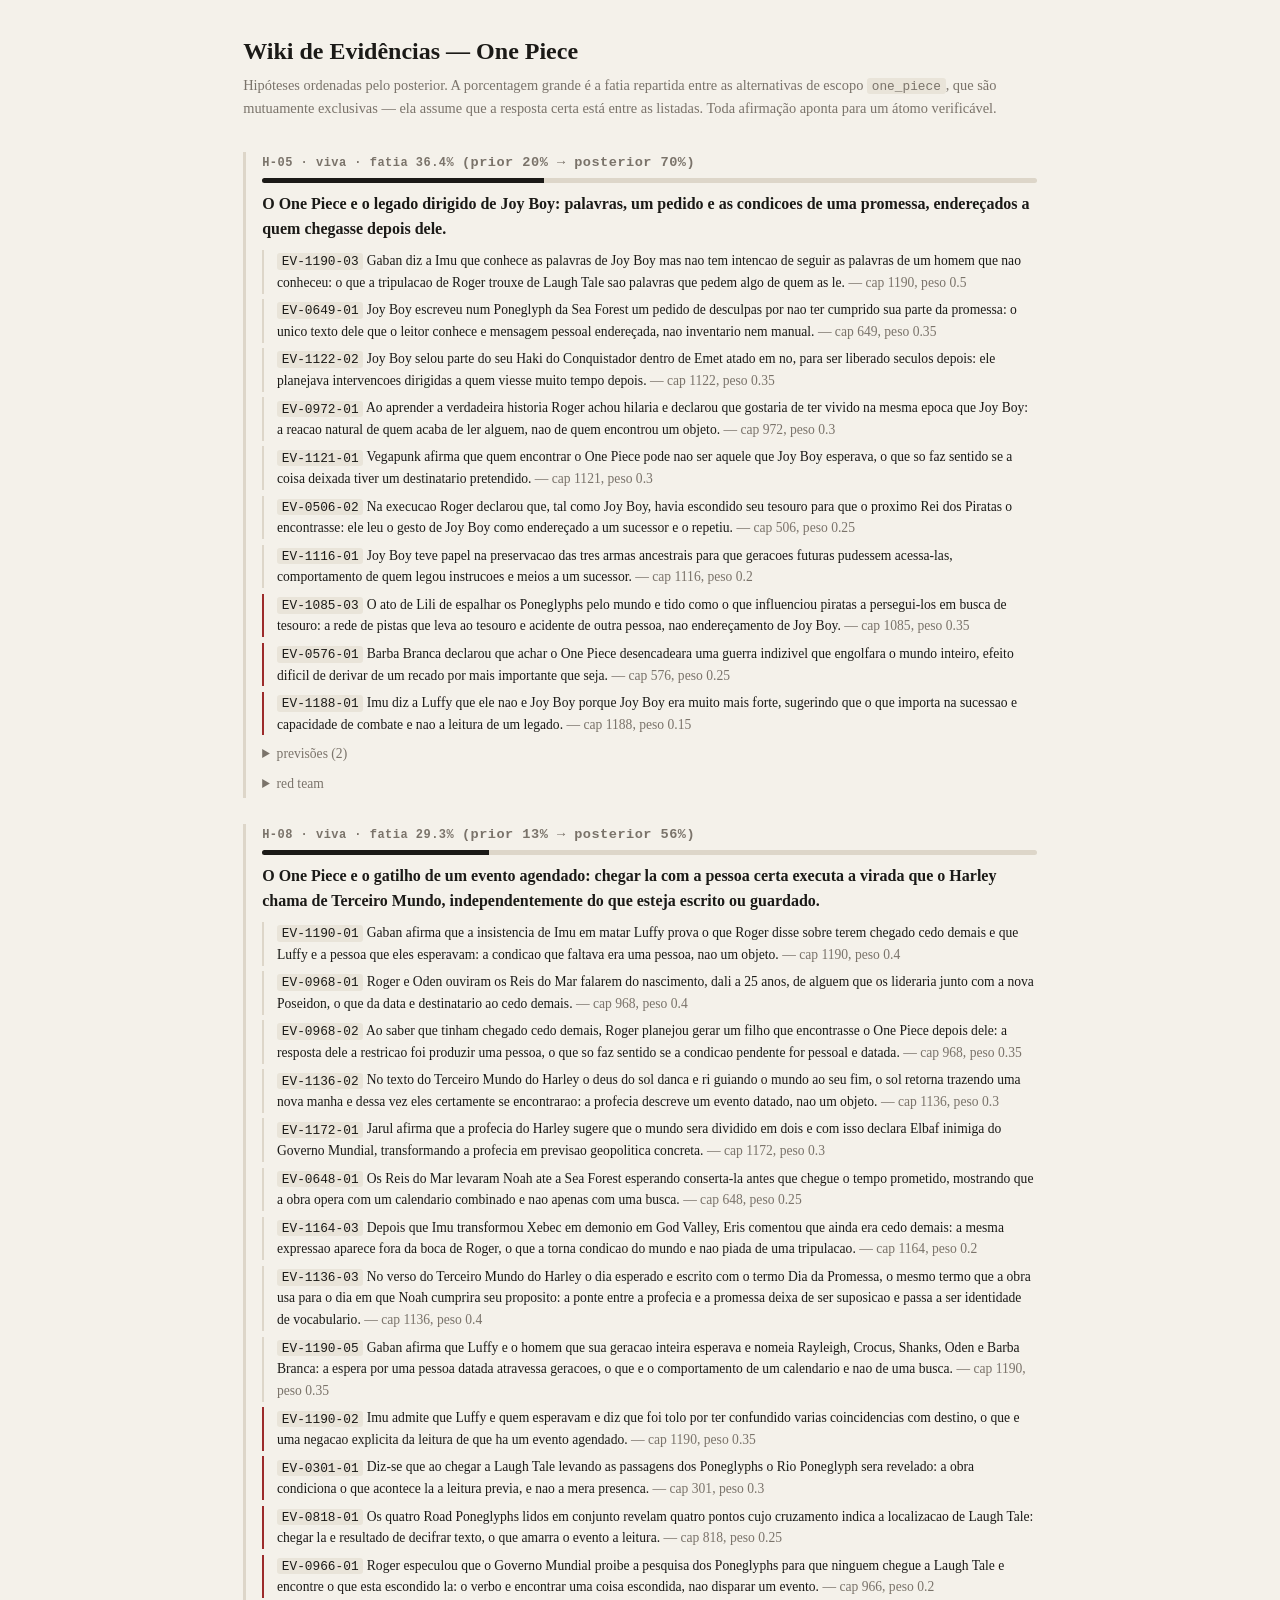
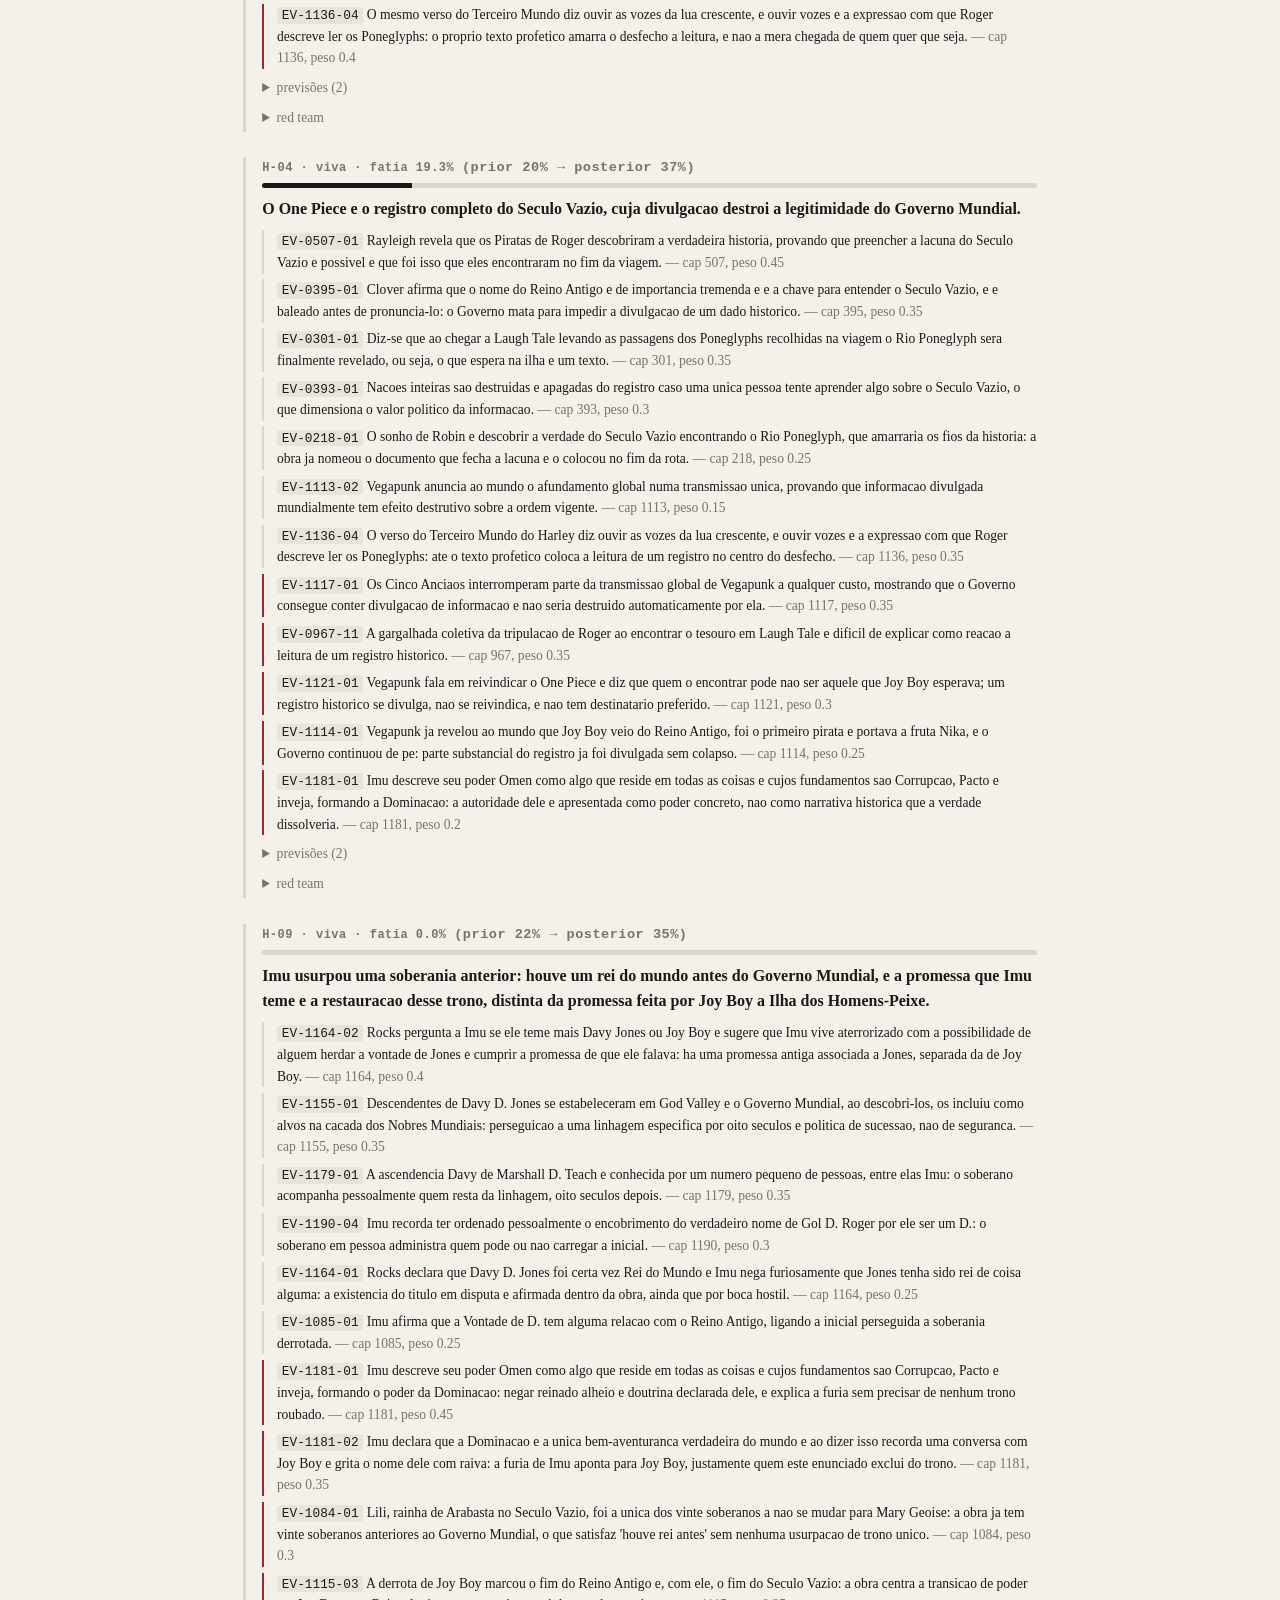
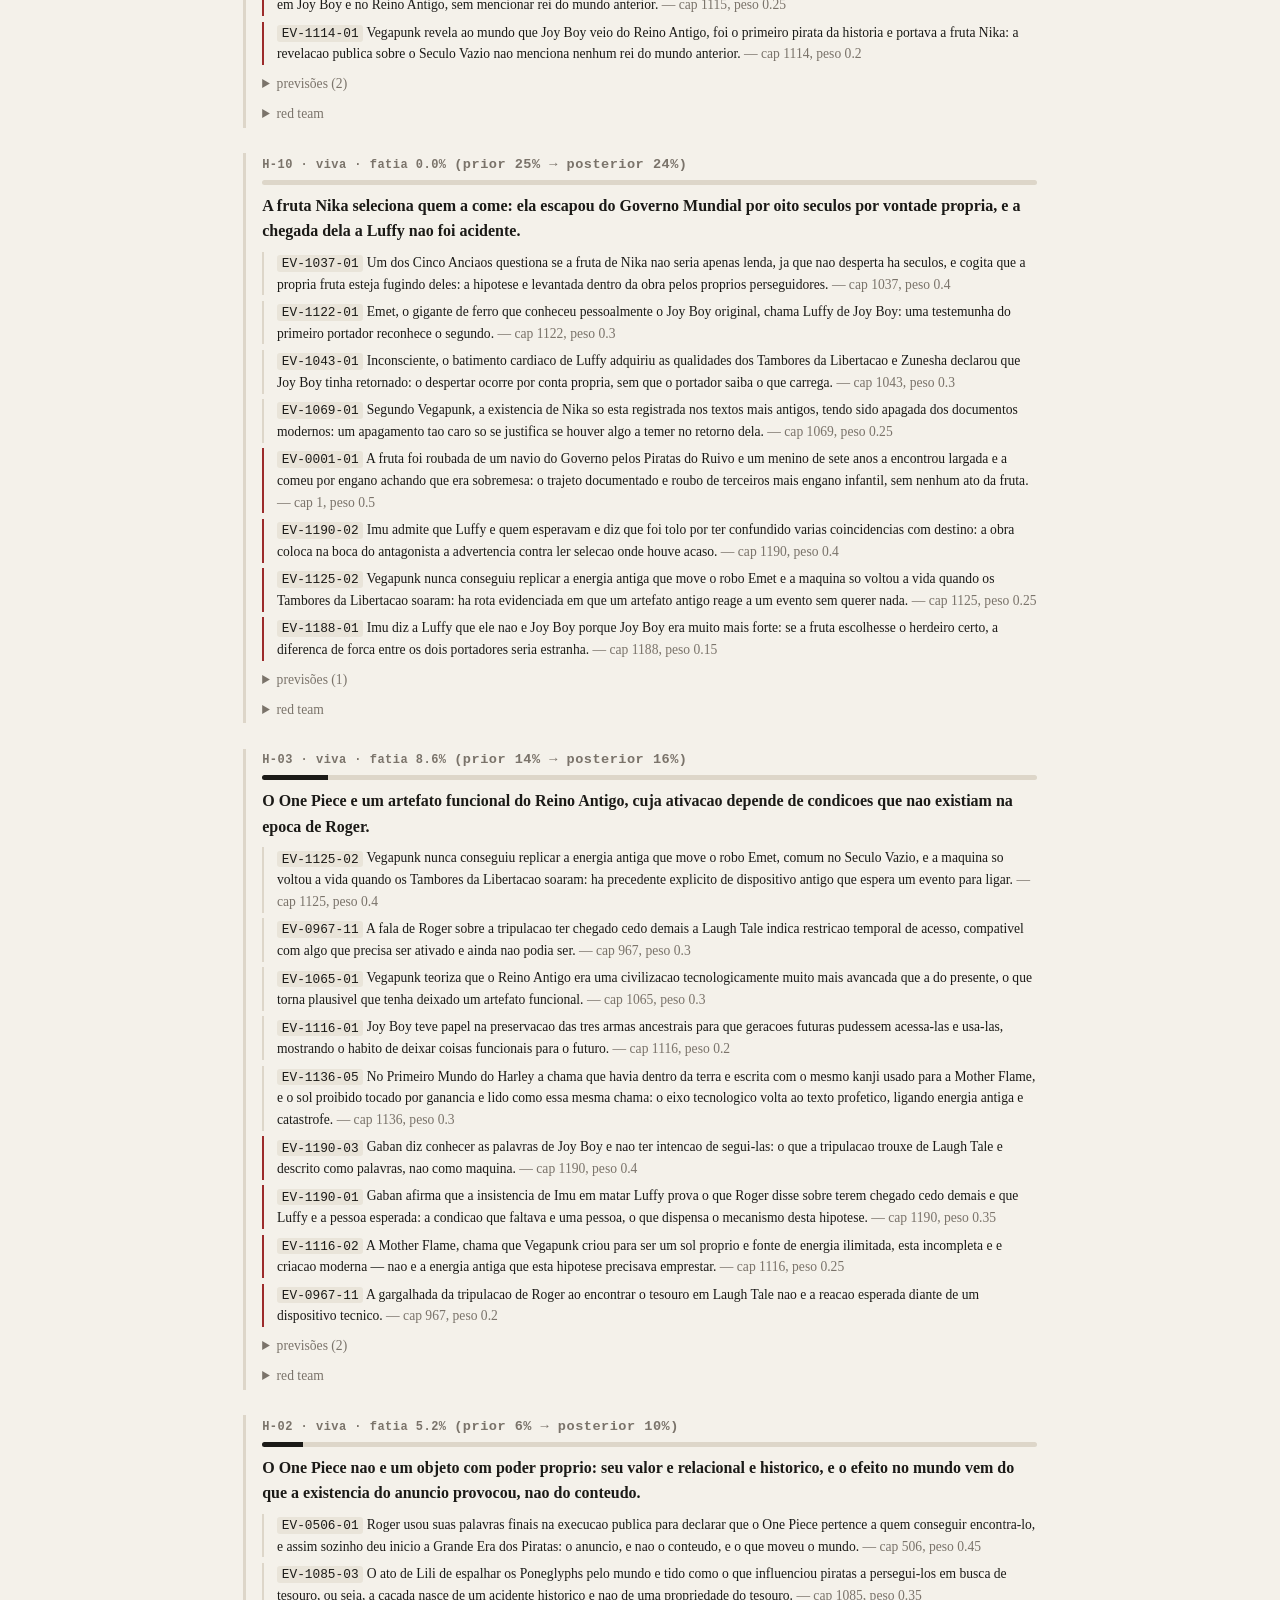
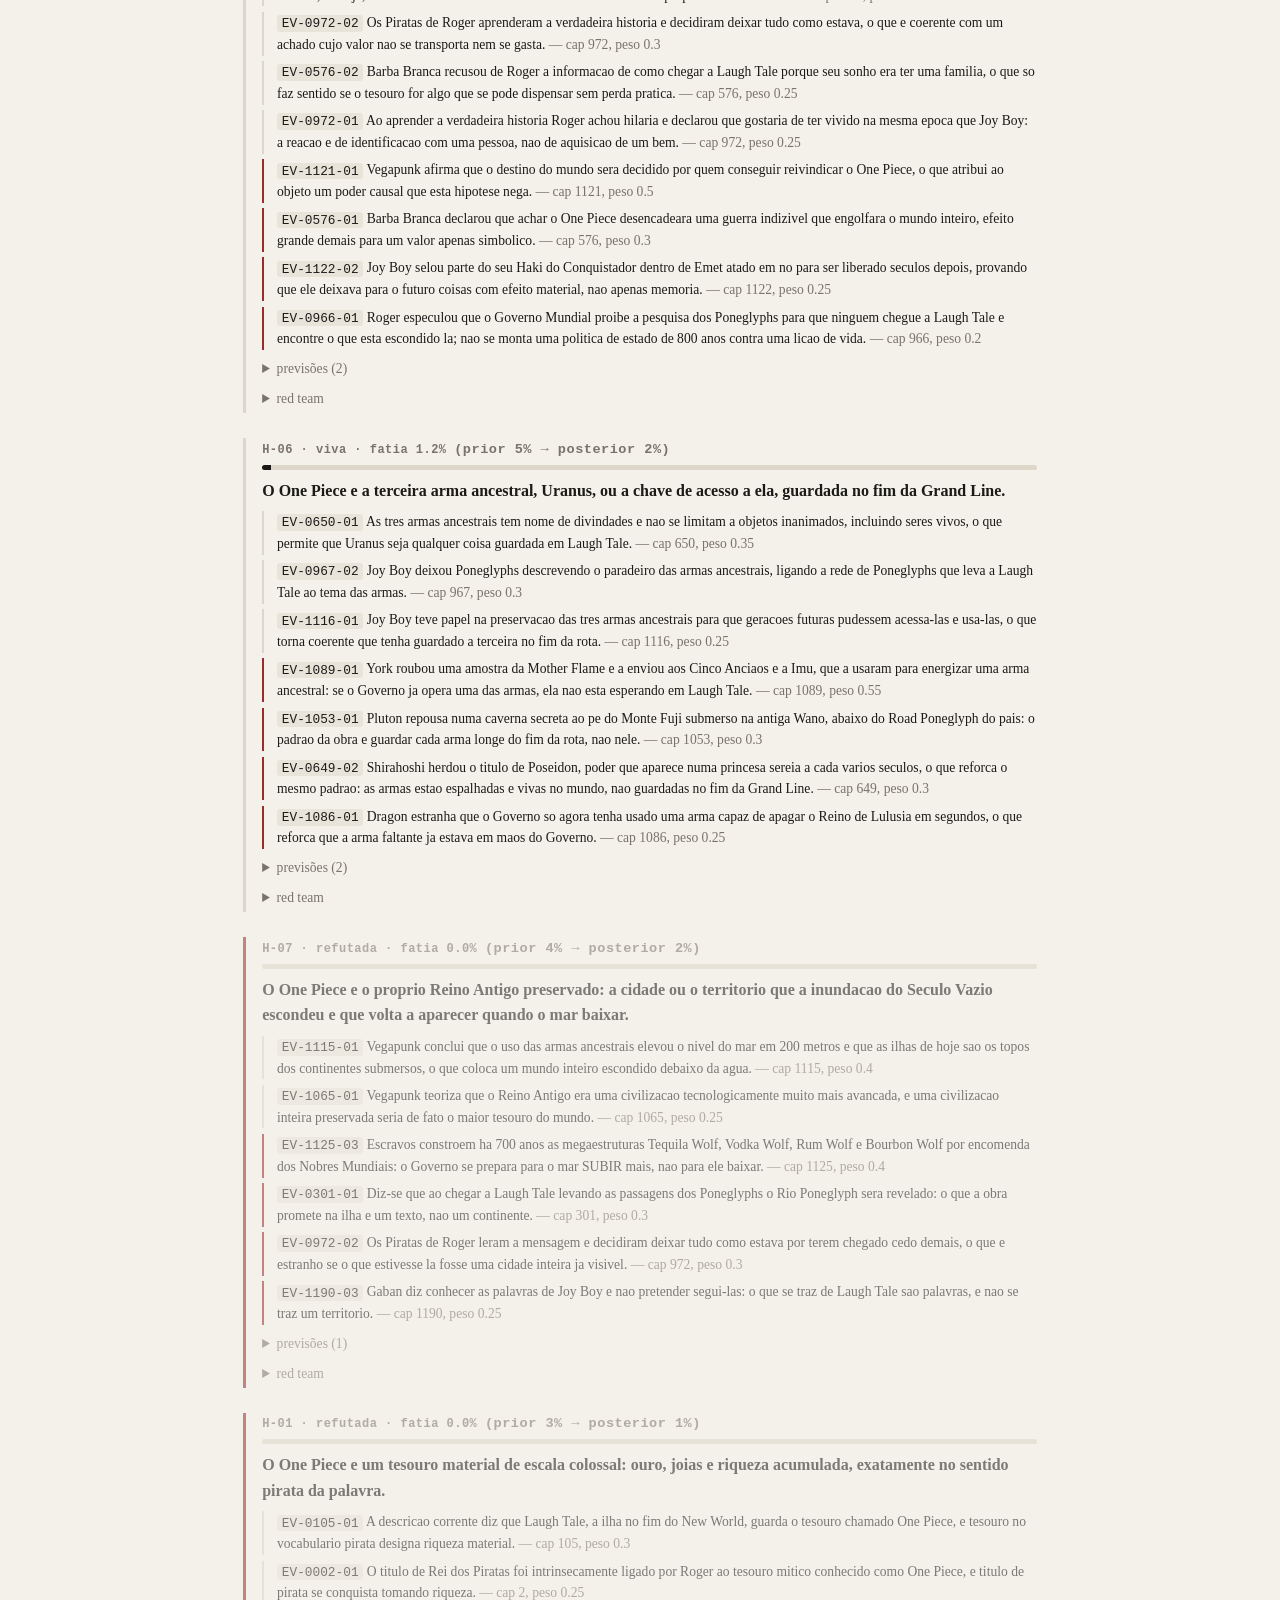
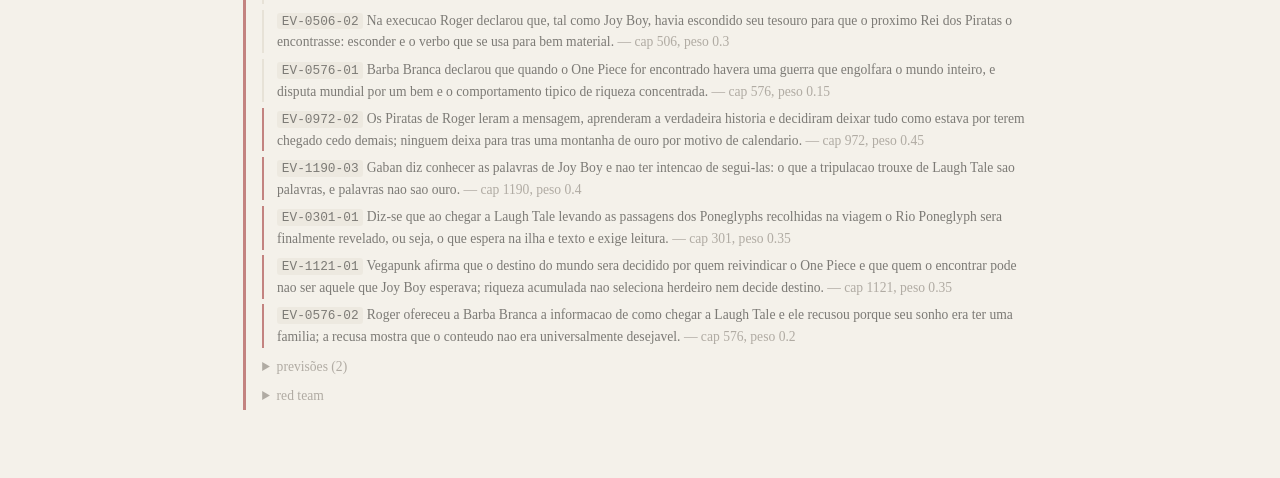
==== commit ea91a1bd: "Rodada 3: o Harley desambiguado palavra por palavra Fonte nova: as analises de traducao do Library o" ====
--- a/site/index.html
+++ b/site/index.html
@@ -27,7 +27,7 @@
 ela assume que a resposta certa está entre as listadas. Toda afirmação aponta para um
 átomo verificável.</div>
 <div id="app"></div>
-<script id="dados" type="application/json">{"evidencias": [{"id": "EV-0001-01", "fonte": "cap 1", "fonte_url": "https://onepiece.fandom.com/wiki/Nika", "tipo": "narracao", "confiabilidade": "canonico", "texto": "A fruta foi roubada de um navio do Governo pelos Piratas do Ruivo, e um menino de sete anos chamado Monkey D. Luffy a encontrou largada e a comeu por engano, achando que era sobremesa.", "atores": ["Monkey D. Luffy", "Shanks"], "temas": ["Nika", "Akuma no Mi", "Luffy"], "corpo": "O trajeto da fruta ate Luffy: roubo por terceiros mais engano de crianca. Qualquer hipotese de selecao tem que explicar por que a escolha se pareceu tanto com acaso."}, {"id": "EV-0002-01", "fonte": "cap 2", "fonte_url": "https://onepiece.fandom.com/wiki/Great_Pirate_Era", "tipo": "narracao", "confiabilidade": "canonico", "texto": "O titulo de Rei dos Piratas foi intrinsecamente ligado por Roger ao tesouro mitico conhecido como One Piece.", "atores": ["Gol D. Roger"], "temas": ["One Piece", "Rei dos Piratas"], "corpo": "O titulo e o tesouro sao a mesma aposta desde o inicio da obra."}, {"id": "EV-0099-01", "fonte": "cap 99", "fonte_url": "https://onepiece.fandom.com/wiki/Gol_D._Roger", "tipo": "narracao", "confiabilidade": "canonico", "texto": "Testemunhas da execucao de Roger afirmam que ele sorriu pouco antes de morrer.", "atores": ["Gol D. Roger"], "temas": ["riso", "execucao", "Vontade de D."], "corpo": "O sorriso diante da morte e tratado na obra como marca dos portadores do D."}, {"id": "EV-0105-01", "fonte": "cap 105", "fonte_url": "https://onepiece.fandom.com/wiki/Laugh_Tale", "tipo": "narracao", "confiabilidade": "canonico", "texto": "Laugh Tale e a ilha no fim do New World que supostamente guarda o tesouro chamado One Piece.", "temas": ["Laugh Tale", "One Piece"], "corpo": "O 'supostamente' e da propria wiki: a existencia do tesouro na ilha e afirmada por terceiros, nao mostrada."}, {"id": "EV-0202-01", "fonte": "cap 202", "fonte_url": "https://onepiece.fandom.com/wiki/Void_Century", "tipo": "narracao", "confiabilidade": "canonico", "texto": "Nico Robin e uma das pouquissimas pessoas vivas capazes de ler a lingua antiga dos Poneglyphs.", "atores": ["Nico Robin"], "temas": ["Poneglyphs", "leitura"], "corpo": "Restricao de acesso: qualquer leitura do tesouro escrito depende de um numero minusculo de pessoas."}, {"id": "EV-0218-01", "fonte": "cap 218", "fonte_url": "https://onepiece.fandom.com/wiki/Void_Century", "tipo": "fala", "confiabilidade": "canonico", "texto": "O sonho de Robin e descobrir a verdade do Seculo Vazio encontrando o Rio Poneglyph, que amarraria os fios da historia.", "atores": ["Nico Robin", "Nefertari Cobra"], "temas": ["Rio Poneglyph", "Seculo Vazio"], "corpo": "O Rio Poneglyph e apresentado como o documento que fecha a lacuna historica."}, {"id": "EV-0272-01", "fonte": "cap 272", "fonte_url": "https://onepiece.fandom.com/wiki/Void_Century", "tipo": "narracao", "confiabilidade": "ambiguo", "texto": "Ha indicacao de que a Grande Guerra do Seculo Vazio levou a queda da cidade de Shandora.", "temas": ["Shandora", "Grande Guerra"], "corpo": "A wiki usa 'has been indicated' — nao ha afirmacao direta em texto."}, {"id": "EV-0287-01", "fonte": "cap 287", "fonte_url": "https://onepiece.fandom.com/wiki/Harley", "tipo": "narracao", "confiabilidade": "canonico", "texto": "Os Shandia antigos cultuavam deuses do sol, da terra, da floresta e da chuva.", "atores": ["Mousse"], "temas": ["Shandia", "deuses", "sol"], "corpo": "Paralelo estrutural com os deuses citados no Harley de Elbaf."}, {"id": "EV-0301-01", "fonte": "cap 301", "fonte_url": "https://onepiece.fandom.com/wiki/Laugh_Tale", "tipo": "narracao", "confiabilidade": "canonico", "texto": "Diz-se que ao chegar a Laugh Tale, se a pessoa levou consigo as passagens dos Poneglyphs recolhidas na viagem, o Rio Poneglyph sera finalmente revelado.", "temas": ["Laugh Tale", "Rio Poneglyph", "Poneglyphs"], "corpo": "Condicao de acesso: o que ha em Laugh Tale se revela em funcao do que o visitante trouxe."}, {"id": "EV-0344-01", "fonte": "cap 344", "fonte_url": "https://onepiece.fandom.com/wiki/Ancient_Weapons", "tipo": "narracao", "confiabilidade": "canonico", "texto": "Pluton e um navio de guerra ancestral construido na ilha de Water 7 durante o Seculo Vazio.", "temas": ["Pluton", "armas ancestrais", "Seculo Vazio"], "corpo": ""}, {"id": "EV-0392-01", "fonte": "cap 392", "fonte_url": "https://onepiece.fandom.com/wiki/Void_Century", "tipo": "fala", "confiabilidade": "canonico", "texto": "Pesquisar o Seculo Vazio e considerado pelo Governo Mundial o pior crime possivel.", "atores": ["Clou D. Clover"], "temas": ["Governo Mundial", "Seculo Vazio", "proibicao"], "corpo": ""}, {"id": "EV-0393-01", "fonte": "cap 393", "fonte_url": "https://onepiece.fandom.com/wiki/Void_Century", "tipo": "narracao", "confiabilidade": "canonico", "texto": "Nacoes inteiras sao destruidas e apagadas do registro caso uma unica pessoa tente aprender algo sobre o Seculo Vazio.", "temas": ["Governo Mundial", "Buster Call", "Ohara"], "corpo": "O custo que o Governo aceita pagar e a medida indireta do que ele esta escondendo."}, {"id": "EV-0395-01", "fonte": "cap 395", "fonte_url": "https://onepiece.fandom.com/wiki/Great_Kingdom", "tipo": "fala", "confiabilidade": "canonico", "texto": "Clover afirma que o nome do Reino Antigo e de importancia tremenda e e a chave para entender o Seculo Vazio, mas e baleado antes de pronuncia-lo.", "atores": ["Clou D. Clover", "Cinco Anciaos"], "temas": ["Reino Antigo", "nome", "Seculo Vazio"], "corpo": "Um nome, e nao um objeto, e o que o Governo interrompeu a tiros."}, {"id": "EV-0399-01", "fonte": "cap 399", "fonte_url": "https://onepiece.fandom.com/wiki/Ancient_Weapons", "tipo": "narracao", "confiabilidade": "canonico", "texto": "Franky queimou as plantas de Pluton depois de concluir que Robin, unica capaz de reviver as armas ancestrais, nao pretendia usa-las.", "atores": ["Franky", "Nico Robin", "Spandam"], "temas": ["Pluton", "armas ancestrais"], "corpo": ""}, {"id": "EV-0488-01", "fonte": "cap 488", "fonte_url": "https://onepiece.fandom.com/wiki/Laugh_Tale", "tipo": "narracao", "confiabilidade": "ambiguo", "texto": "A ultima linha da cancao pirata Binks' Sake contem a expressao 'funny tale', e Roger citou essa exata linha antes de nomear a ilha.", "atores": ["Gol D. Roger"], "temas": ["Laugh Tale", "riso", "Binks' Sake"], "corpo": "A wiki apresenta isso como coincidencia em seccao de trivia; peso interpretativo alto, evidencia fraca."}, {"id": "EV-0506-01", "fonte": "cap 506", "fonte_url": "https://onepiece.fandom.com/wiki/Gol_D._Roger", "tipo": "fala", "confiabilidade": "canonico", "texto": "Roger usou suas palavras finais na execucao publica para declarar abertamente que o One Piece pertence a quem conseguir encontra-lo, e assim sozinho deu inicio a Grande Era dos Piratas.", "atores": ["Gol D. Roger"], "temas": ["One Piece", "Era dos Piratas", "anuncio"], "corpo": "O Governo montou a execucao como espetaculo para desencorajar a pirataria e obteve o contrario."}, {"id": "EV-0506-02", "fonte": "cap 506", "fonte_url": "https://onepiece.fandom.com/wiki/Great_Pirate_Era", "tipo": "narracao", "confiabilidade": "ambiguo", "texto": "Na execucao Roger declarou que, tal como Joy Boy, havia escondido seu tesouro para que o proximo Rei dos Piratas o encontrasse.", "atores": ["Gol D. Roger", "Joy Boy"], "temas": ["One Piece", "esconder", "sucessao"], "corpo": "Marcado ambiguo: e a formulacao de resumo da wiki, sem citacao de painel. Se confirmada, implica que o One Piece de hoje inclui algo que Roger acrescentou."}, {"id": "EV-0507-01", "fonte": "cap 507", "fonte_url": "https://onepiece.fandom.com/wiki/Void_Century", "tipo": "fala", "confiabilidade": "canonico", "texto": "Rayleigh revela que os Piratas de Roger descobriram a verdadeira historia, provando que preencher a lacuna do Seculo Vazio e possivel.", "atores": ["Silvers Rayleigh", "Nico Robin"], "temas": ["Seculo Vazio", "verdadeira historia", "Roger"], "corpo": "Ancora decisiva: o que Roger achou incluiu informacao historica, seja ou nao apenas isso."}, {"id": "EV-0507-02", "fonte": "cap 507", "fonte_url": "https://onepiece.fandom.com/wiki/Void_Century", "tipo": "fala", "confiabilidade": "ambiguo", "texto": "Rayleigh disse acreditar que sua tripulacao e os estudiosos de Ohara tinham sido apressados demais, e encorajou Robin a ver o mundo para chegar a conclusao diferente da deles.", "atores": ["Silvers Rayleigh", "Nico Robin"], "temas": ["Roger", "Ohara", "cedo demais"], "corpo": "Marcado ambiguo: a wiki traz na seccao de trivia, sem citar capitulo na frase."}, {"id": "EV-0576-01", "fonte": "cap 576", "fonte_url": "https://onepiece.fandom.com/wiki/Void_Century", "tipo": "fala", "confiabilidade": "canonico", "texto": "Barba Branca declarou que um dia o One Piece sera encontrado e que isso desencadeara uma guerra indizivel que engolfara o mundo inteiro.", "atores": ["Edward Newgate"], "temas": ["One Piece", "guerra", "profecia"], "corpo": "Previsao interna a obra sobre o efeito de achar o tesouro — util para discriminar hipoteses."}, {"id": "EV-0576-02", "fonte": "cap 576", "fonte_url": "https://onepiece.fandom.com/wiki/Laugh_Tale", "tipo": "narracao", "confiabilidade": "canonico", "texto": "Roger ofereceu a Barba Branca a informacao de como chegar a Laugh Tale, e Barba Branca recusou porque seu sonho era ter uma familia.", "atores": ["Gol D. Roger", "Edward Newgate"], "temas": ["Laugh Tale", "recusa"], "corpo": "Alguem informado do caminho recusou o tesouro sem hesitar."}, {"id": "EV-0647-01", "fonte": "cap 647", "fonte_url": "https://onepiece.fandom.com/wiki/Joy_Boy", "tipo": "narracao", "confiabilidade": "canonico", "texto": "A queda do navio Noah foi detida por Reis do Mar convocados inconscientemente por Shirahoshi, preservando a promessa da Ilha dos Homens-Peixe.", "atores": ["Shirahoshi", "Monkey D. Luffy"], "temas": ["Noah", "promessa", "Poseidon"], "corpo": ""}, {"id": "EV-0648-01", "fonte": "cap 648", "fonte_url": "https://onepiece.fandom.com/wiki/Joy_Boy", "tipo": "narracao", "confiabilidade": "canonico", "texto": "Os Reis do Mar levaram Noah ate a Sea Forest esperando conserta-la antes que chegue o tempo prometido.", "temas": ["Noah", "tempo determinado", "Sea Forest"], "corpo": "O 'tempo prometido' aparece aqui como marco futuro agendado, nao como metafora."}, {"id": "EV-0649-01", "fonte": "cap 649", "fonte_url": "https://onepiece.fandom.com/wiki/Joy_Boy", "tipo": "narracao", "confiabilidade": "canonico", "texto": "Joy Boy escreveu num Poneglyph da Sea Forest um pedido de desculpas por nao ter cumprido sua parte da promessa feita a Ilha dos Homens-Peixe.", "atores": ["Joy Boy"], "temas": ["Joy Boy", "promessa", "Poneglyphs", "desculpas"], "corpo": "O unico texto de Joy Boy que o leitor viu ate agora e um pedido de desculpas, nao um mapa nem um inventario."}, {"id": "EV-0649-02", "fonte": "cap 649", "fonte_url": "https://onepiece.fandom.com/wiki/Ancient_Weapons", "tipo": "narracao", "confiabilidade": "canonico", "texto": "Shirahoshi herdou o titulo de Poseidon, o poder de falar com os Reis do Mar que aparece numa princesa sereia a cada varios seculos.", "atores": ["Shirahoshi", "Neptune"], "temas": ["Poseidon", "armas ancestrais"], "corpo": ""}, {"id": "EV-0650-01", "fonte": "cap 650", "fonte_url": "https://onepiece.fandom.com/wiki/Ancient_Weapons", "tipo": "narracao", "confiabilidade": "canonico", "texto": "As tres armas ancestrais tem nome de divindades e nao se limitam a objetos inanimados: incluem seres vivos.", "temas": ["armas ancestrais", "Uranus", "Poseidon", "Pluton"], "corpo": "Consequencia direta: Uranus pode ser pessoa, criatura, lugar ou coisa."}, {"id": "EV-0763-01", "fonte": "cap 763", "fonte_url": "https://onepiece.fandom.com/wiki/Void_Century", "tipo": "fala", "confiabilidade": "canonico", "texto": "Rosinante afirma que o 'D.' foi herdado secretamente pelo mundo ao longo da historia e que numa certa terra o Cla de D. era chamado de Inimigo Natural de Deus.", "atores": ["Donquixote Rosinante"], "temas": ["Vontade de D.", "Deus"], "corpo": ""}, {"id": "EV-0818-01", "fonte": "cap 818", "fonte_url": "https://onepiece.fandom.com/wiki/Laugh_Tale", "tipo": "narracao", "confiabilidade": "canonico", "texto": "Os quatro Road Poneglyphs, lidos em conjunto, revelam quatro pontos cujo cruzamento indica a localizacao de Laugh Tale.", "temas": ["Road Poneglyphs", "Laugh Tale"], "corpo": "O acesso e criptografico e distribuido: quatro chaves em maos diferentes."}, {"id": "EV-0908-01", "fonte": "cap 908", "fonte_url": "https://onepiece.fandom.com/wiki/Void_Century", "tipo": "imagem", "confiabilidade": "canonico", "texto": "Imu demonstra interesse particular por Vivi, descendente da rainha Lili de Arabasta.", "atores": ["Imu", "Nefertari Vivi"], "temas": ["Imu", "Lili", "Arabasta"], "corpo": ""}, {"id": "EV-0966-01", "fonte": "cap 966", "fonte_url": "https://onepiece.fandom.com/wiki/Laugh_Tale", "tipo": "fala", "confiabilidade": "canonico", "texto": "Roger especulou que o Governo Mundial proibe a pesquisa dos Poneglyphs justamente para que ninguem chegue a Laugh Tale e encontre o que esta escondido la.", "atores": ["Gol D. Roger"], "temas": ["Governo Mundial", "Laugh Tale", "Poneglyphs"], "corpo": "A proibicao e apresentada como bloqueio de acesso a um lugar, nao so de acesso a uma informacao."}, {"id": "EV-0967-02", "fonte": "cap 967", "fonte_url": "https://onepiece.fandom.com/wiki/Joy_Boy", "tipo": "narracao", "confiabilidade": "canonico", "texto": "Joy Boy deixou Poneglyphs descrevendo o paradeiro das armas ancestrais.", "atores": ["Joy Boy"], "temas": ["Poneglyphs", "armas ancestrais", "Joy Boy"], "corpo": "Quem esconde armas tambem deixou o mapa delas — o gesto e de transmissao, nao de ocultacao."}, {"id": "EV-0967-11", "fonte": "cap 967", "fonte_url": "https://onepiece.fandom.com/wiki/Chapter_967", "tipo": "narracao", "confiabilidade": "canonico", "texto": "A tripulacao de Roger gargalha ao encontrar o tesouro em Laugh Tale, e Roger comenta que chegaram cedo demais.", "atores": ["Gol D. Roger", "Rayleigh", "Oden"], "temas": ["Laugh Tale", "One Piece", "riso", "Joy Boy"], "corpo": "O riso coletivo e a restricao temporal sao as duas ancoras mais fortes de\nqualquer hipotese sobre o tesouro."}, {"id": "EV-0968-01", "fonte": "cap 968", "fonte_url": "https://onepiece.fandom.com/wiki/Joy_Boy", "tipo": "fala", "confiabilidade": "canonico", "texto": "Roger e Oden ouviram os Reis do Mar falarem do nascimento, dali a 25 anos, de alguem que os lideraria, junto com a nova Poseidon.", "atores": ["Gol D. Roger", "Kouzuki Oden"], "temas": ["tempo determinado", "Poseidon", "Reis do Mar"], "corpo": "Aqui o 'cedo demais' ganha numero: 25 anos."}, {"id": "EV-0968-02", "fonte": "cap 968", "fonte_url": "https://onepiece.fandom.com/wiki/Gol_D._Roger", "tipo": "narracao", "confiabilidade": "canonico", "texto": "Ao saber que tinham chegado cedo demais, Roger planejou gerar um filho que encontrasse o One Piece depois dele.", "atores": ["Gol D. Roger", "Portgas D. Ace"], "temas": ["cedo demais", "sucessao", "One Piece"], "corpo": "A resposta de Roger a 'cedo demais' foi produzir uma pessoa, nao construir um mecanismo nem esconder melhor um objeto."}, {"id": "EV-0969-01", "fonte": "cap 969", "fonte_url": "https://onepiece.fandom.com/wiki/Gol_D._Roger", "tipo": "narracao", "confiabilidade": "canonico", "texto": "Ao receber a noticia da execucao de Roger, Oden chorou e riu ao mesmo tempo, maravilhado com os feitos de Roger em vida.", "atores": ["Kouzuki Oden", "Gol D. Roger"], "temas": ["riso", "Oden", "execucao"], "corpo": "Segunda ocorrencia do par riso/tragedia associado ao que a tripulacao aprendeu."}, {"id": "EV-0972-01", "fonte": "cap 972", "fonte_url": "https://onepiece.fandom.com/wiki/Joy_Boy", "tipo": "fala", "confiabilidade": "canonico", "texto": "Ao aprender a verdadeira historia, Roger achou a historia hilaria e declarou que gostaria de ter vivido na mesma epoca que Joy Boy.", "atores": ["Gol D. Roger", "Joy Boy"], "temas": ["riso", "Joy Boy", "Laugh Tale"], "corpo": "O riso vem acompanhado de um desejo de companhia, nao de posse."}, {"id": "EV-0972-02", "fonte": "cap 972", "fonte_url": "https://onepiece.fandom.com/wiki/Joy_Boy", "tipo": "narracao", "confiabilidade": "canonico", "texto": "Os Piratas de Roger leram a mensagem em Laugh Tale, aprenderam a verdadeira historia e decidiram deixar tudo como estava ao perceber que tinham chegado cedo demais.", "atores": ["Gol D. Roger"], "temas": ["Laugh Tale", "cedo demais", "mensagem"], "corpo": "Deixar como estava e uma escolha ativa: eles podiam ter levado, e nao levaram."}, {"id": "EV-1037-01", "fonte": "cap 1037", "fonte_url": "https://onepiece.fandom.com/wiki/Nika", "tipo": "fala", "confiabilidade": "canonico", "texto": "Um dos Cinco Anciaos questiona se a fruta de Nika nao seria apenas lenda, ja que nao desperta ha seculos, e cogita que a propria fruta esteja fugindo deles.", "atores": ["Cinco Anciaos"], "temas": ["Nika", "Akuma no Mi", "Governo Mundial"], "corpo": ""}, {"id": "EV-1040-01", "fonte": "cap 1040", "fonte_url": "https://onepiece.fandom.com/wiki/Joy_Boy", "tipo": "narracao", "confiabilidade": "canonico", "texto": "Joy Boy foi camarada de Zunesha durante sua vida.", "atores": ["Joy Boy", "Zunesha"], "temas": ["Joy Boy", "Zunesha"], "corpo": ""}, {"id": "EV-1043-01", "fonte": "cap 1043", "fonte_url": "https://onepiece.fandom.com/wiki/Joy_Boy", "tipo": "narracao", "confiabilidade": "canonico", "texto": "Inconsciente, o batimento cardiaco de Luffy adquiriu as qualidades dos Tambores da Libertacao, e Zunesha declarou que Joy Boy tinha retornado.", "atores": ["Monkey D. Luffy", "Zunesha"], "temas": ["Tambores da Libertacao", "Joy Boy", "retorno"], "corpo": "'Retorno' e afirmado por uma testemunha de 800 anos atras, nao por narracao."}, {"id": "EV-1053-01", "fonte": "cap 1053", "fonte_url": "https://onepiece.fandom.com/wiki/Ancient_Weapons", "tipo": "narracao", "confiabilidade": "canonico", "texto": "Pluton repousa numa caverna secreta ao pe do Monte Fuji submerso na antiga Wano, abaixo da caverna onde fica o Road Poneglyph do pais.", "atores": ["Kouzuki Sukiyaki", "Nico Robin"], "temas": ["Pluton", "Wano", "Road Poneglyph"], "corpo": ""}, {"id": "EV-1055-01", "fonte": "cap 1055", "fonte_url": "https://onepiece.fandom.com/wiki/Ancient_Weapons", "tipo": "narracao", "confiabilidade": "canonico", "texto": "Abrir as fronteiras de Wano significa literalmente derrubar as muralhas montanhosas e liberar Pluton.", "atores": ["Kouzuki Oden"], "temas": ["Wano", "Pluton", "Joy Boy"], "corpo": "Oden condicionou isso ao retorno de Joy Boy: a agenda dele previa entregar uma arma ao futuro."}, {"id": "EV-1065-01", "fonte": "cap 1065", "fonte_url": "https://onepiece.fandom.com/wiki/Great_Kingdom", "tipo": "fala", "confiabilidade": "canonico", "texto": "Vegapunk teoriza que o Reino Antigo era, 900 anos atras, uma civilizacao tecnologicamente muito mais avancada que a do presente.", "atores": ["Vegapunk"], "temas": ["Reino Antigo", "tecnologia"], "corpo": "Vegapunk se considera 500 anos a frente do seu tempo e ainda assim inferior ao Reino Antigo."}, {"id": "EV-1066-01", "fonte": "cap 1066", "fonte_url": "https://onepiece.fandom.com/wiki/Void_Century", "tipo": "narracao", "confiabilidade": "canonico", "texto": "Qualquer conhecimento dos eventos reais do Seculo Vazio e tratado como sentenca de morte pelo Governo Mundial, independente da filiacao de quem sabe.", "temas": ["Governo Mundial", "Seculo Vazio"], "corpo": ""}, {"id": "EV-1069-01", "fonte": "cap 1069", "fonte_url": "https://onepiece.fandom.com/wiki/Nika", "tipo": "fala", "confiabilidade": "canonico", "texto": "Segundo Vegapunk, a existencia de Nika so esta registrada nos textos mais antigos, tendo sido apagada dos documentos modernos.", "atores": ["Vegapunk"], "temas": ["Nika", "apagamento", "textos antigos"], "corpo": ""}, {"id": "EV-1084-01", "fonte": "cap 1084", "fonte_url": "https://onepiece.fandom.com/wiki/Void_Century", "tipo": "narracao", "confiabilidade": "canonico", "texto": "Lili, rainha de Arabasta no Seculo Vazio, foi a unica dos vinte soberanos a nao se mudar para Mary Geoise, e desapareceu antes de voltar para casa; seus registros foram apagados.", "atores": ["Nefertari Lili"], "temas": ["Lili", "Arabasta", "vinte reinos"], "corpo": ""}, {"id": "EV-1085-01", "fonte": "cap 1085", "fonte_url": "https://onepiece.fandom.com/wiki/Great_Kingdom", "tipo": "fala", "confiabilidade": "canonico", "texto": "Imu afirma que a Vontade de D. tem alguma relacao com o Reino Antigo.", "atores": ["Imu"], "temas": ["Vontade de D.", "Reino Antigo"], "corpo": ""}, {"id": "EV-1085-02", "fonte": "cap 1085", "fonte_url": "https://onepiece.fandom.com/wiki/Void_Century", "tipo": "narracao", "confiabilidade": "canonico", "texto": "Imu se interessa por Lili por causa de um erro dela que levou os Poneglyphs a se espalharem pelo mundo.", "atores": ["Imu", "Nefertari Lili"], "temas": ["Lili", "Poneglyphs", "Imu"], "corpo": "Se os Poneglyphs se espalharam por erro, a rede de pistas que leva a Laugh Tale nao foi planejada por Joy Boy sozinho."}, {"id": "EV-1085-03", "fonte": "cap 1085", "fonte_url": "https://onepiece.fandom.com/wiki/Great_Pirate_Era", "tipo": "narracao", "confiabilidade": "canonico", "texto": "O ato de Lili de espalhar os Poneglyphs pelo mundo e tido como o que influenciou piratas a persegui-los em busca de tesouro.", "atores": ["Nefertari Lili"], "temas": ["Lili", "Poneglyphs", "Era dos Piratas"], "corpo": "A cacada moderna ao tesouro nasce de um acidente do Seculo Vazio, nao de um convite de Joy Boy."}, {"id": "EV-1086-01", "fonte": "cap 1086", "fonte_url": "https://onepiece.fandom.com/wiki/Ancient_Weapons", "tipo": "fala", "confiabilidade": "canonico", "texto": "Dragon estranha que o Governo so agora tenha usado uma arma capaz de apagar o Reino de Lulusia em segundos.", "atores": ["Monkey D. Dragon", "Emporio Ivankov"], "temas": ["armas ancestrais", "Lulusia", "Governo Mundial"], "corpo": ""}, {"id": "EV-1089-01", "fonte": "cap 1089", "fonte_url": "https://onepiece.fandom.com/wiki/Mother_Flame", "tipo": "narracao", "confiabilidade": "canonico", "texto": "York roubou uma amostra da Mother Flame e a enviou aos Cinco Anciaos e a Imu, que a usaram para energizar uma arma ancestral desconhecida.", "atores": ["York", "Imu", "Cinco Anciaos"], "temas": ["Mother Flame", "armas ancestrais", "Uranus"], "corpo": "A arma energizada nunca foi nomeada no texto; a suposicao de que e Uranus e do fandom, nao da obra."}, {"id": "EV-1113-02", "fonte": "cap 1113", "fonte_url": "https://onepiece.fandom.com/wiki/Chapter_1113", "tipo": "fala", "confiabilidade": "canonico", "texto": "Vegapunk anuncia ao mundo que o nivel do mar vai subir e que o mundo enfrentara um afundamento global.", "atores": ["Vegapunk"], "temas": ["Século Vazio", "afundamento", "profecia"], "corpo": "Contexto: transmissao global de Egghead. Liga o destino do Reino Antigo a um\nevento futuro, nao apenas passado."}, {"id": "EV-1114-01", "fonte": "cap 1114", "fonte_url": "https://onepiece.fandom.com/wiki/Void_Century", "tipo": "fala", "confiabilidade": "canonico", "texto": "Vegapunk revela ao mundo que Joy Boy veio do Reino Antigo, foi o primeiro pirata da historia e portava a Hito Hito no Mi Modelo Nika.", "atores": ["Vegapunk", "Joy Boy"], "temas": ["Joy Boy", "Reino Antigo", "Nika"], "corpo": ""}, {"id": "EV-1115-01", "fonte": "cap 1115", "fonte_url": "https://onepiece.fandom.com/wiki/Void_Century", "tipo": "fala", "confiabilidade": "canonico", "texto": "Vegapunk conclui que o uso das armas ancestrais elevou o nivel do mar em 200 metros e que as ilhas de hoje sao os topos dos continentes submersos.", "atores": ["Vegapunk"], "temas": ["afundamento", "armas ancestrais", "geografia"], "corpo": "O mundo atual e literalmente o campo de batalha inundado da guerra anterior."}, {"id": "EV-1115-02", "fonte": "cap 1115", "fonte_url": "https://onepiece.fandom.com/wiki/Void_Century", "tipo": "fala", "confiabilidade": "canonico", "texto": "Como as armas ancestrais ainda existem e esperam para se erguer de novo, Vegapunk conclui que a Grande Guerra do Seculo Vazio nunca chegou ao fim.", "atores": ["Vegapunk"], "temas": ["Grande Guerra", "armas ancestrais", "Seculo Vazio"], "corpo": ""}, {"id": "EV-1115-03", "fonte": "cap 1115", "fonte_url": "https://onepiece.fandom.com/wiki/Void_Century", "tipo": "fala", "confiabilidade": "canonico", "texto": "A derrota de Joy Boy marcou o fim do Reino Antigo e, com ele, o fim do Seculo Vazio.", "atores": ["Joy Boy"], "temas": ["Joy Boy", "Reino Antigo", "Seculo Vazio"], "corpo": ""}, {"id": "EV-1116-01", "fonte": "cap 1116", "fonte_url": "https://onepiece.fandom.com/wiki/Ancient_Weapons", "tipo": "fala", "confiabilidade": "canonico", "texto": "Joy Boy teve papel na preservacao das tres armas ancestrais para que geracoes futuras pudessem acessa-las e usa-las, por razoes ate hoje desconhecidas.", "atores": ["Joy Boy", "Vegapunk"], "temas": ["armas ancestrais", "Joy Boy", "heranca"], "corpo": "O lado que perdeu a guerra guardou as armas para o futuro em vez de destrui-las."}, {"id": "EV-1116-02", "fonte": "cap 1116", "fonte_url": "https://onepiece.fandom.com/wiki/Mother_Flame", "tipo": "fala", "confiabilidade": "canonico", "texto": "A Mother Flame, chama que Vegapunk criou para ser um sol proprio e fonte de energia ilimitada, esta incompleta.", "atores": ["Vegapunk"], "temas": ["Mother Flame", "energia", "sol"], "corpo": ""}, {"id": "EV-1117-01", "fonte": "cap 1117", "fonte_url": "https://onepiece.fandom.com/wiki/Void_Century", "tipo": "narracao", "confiabilidade": "canonico", "texto": "Os Cinco Anciaos interromperam parte da transmissao global de Vegapunk a qualquer custo.", "atores": ["Cinco Anciaos", "Vegapunk"], "temas": ["transmissao", "Governo Mundial", "censura"], "corpo": "O trecho interrompido e uma lacuna conhecida: sabemos que existe algo que nao foi dito."}, {"id": "EV-1121-01", "fonte": "cap 1121", "fonte_url": "https://onepiece.fandom.com/wiki/Void_Century", "tipo": "fala", "confiabilidade": "canonico", "texto": "Vegapunk afirma que o destino do mundo sera decidido por quem conseguir reivindicar o One Piece, e que quem o encontrar pode nao ser aquele que Joy Boy esperava.", "atores": ["Vegapunk", "Joy Boy"], "temas": ["One Piece", "destino", "Joy Boy"], "corpo": "O tesouro e explicitamente instrumental: quem o pega decide o destino do mundo. Isso e mais compativel com poder do que com relato."}, {"id": "EV-1122-01", "fonte": "cap 1122", "fonte_url": "https://onepiece.fandom.com/wiki/Joy_Boy", "tipo": "fala", "confiabilidade": "canonico", "texto": "Emet, o gigante de ferro que conheceu pessoalmente o Joy Boy original, chama Luffy de Joy Boy.", "atores": ["Emet", "Monkey D. Luffy", "Joy Boy"], "temas": ["Joy Boy", "Emet", "retorno"], "corpo": ""}, {"id": "EV-1122-02", "fonte": "cap 1122", "fonte_url": "https://onepiece.fandom.com/wiki/Joy_Boy", "tipo": "narracao", "confiabilidade": "canonico", "texto": "Joy Boy selou parte do seu Haki do Conquistador dentro de Emet, atado em no, para ser liberado seculos depois se o robo estivesse em perigo mortal.", "atores": ["Joy Boy", "Emet"], "temas": ["Joy Boy", "Haki", "Emet", "heranca"], "corpo": "Joy Boy planejou intervencoes com seculos de antecedencia — habito relevante para julgar o que ele deixaria em Laugh Tale."}, {"id": "EV-1125-01", "fonte": "cap 1125", "fonte_url": "https://onepiece.fandom.com/wiki/Void_Century", "tipo": "narracao", "confiabilidade": "canonico", "texto": "Um robo gigante blindado criado no inicio do Seculo Vazio subiu a Red Line e invadiu Mary Geoise 200 anos atras, perdendo energia antes de causar dano.", "atores": ["Emet"], "temas": ["Emet", "Mary Geoise", "Seculo Vazio"], "corpo": ""}, {"id": "EV-1125-02", "fonte": "cap 1125", "fonte_url": "https://onepiece.fandom.com/wiki/Void_Century", "tipo": "fala", "confiabilidade": "canonico", "texto": "Vegapunk nunca conseguiu replicar a energia antiga que move o robo Emet, comum no Seculo Vazio, e a maquina so voltou a vida quando os Tambores da Libertacao soaram.", "atores": ["Vegapunk", "Emet"], "temas": ["energia antiga", "tecnologia", "Tambores da Libertacao"], "corpo": "Existe uma tecnologia perdida cuja chave de ativacao e um evento, nao um comando."}, {"id": "EV-1125-03", "fonte": "cap 1125", "fonte_url": "https://onepiece.fandom.com/wiki/Void_Century", "tipo": "narracao", "confiabilidade": "canonico", "texto": "Escravos constroem ha 700 anos as megaestruturas Tequila Wolf, Vodka Wolf, Rum Wolf e Bourbon Wolf por encomenda dos Nobres Mundiais.", "temas": ["Governo Mundial", "afundamento", "escravidao"], "corpo": "Obras de 700 anos sugerem que o Governo se prepara para algo de escala geologica."}, {"id": "EV-1136-01", "fonte": "cap 1136", "fonte_url": "https://onepiece.fandom.com/wiki/Harley", "tipo": "narracao", "confiabilidade": "canonico", "texto": "O Harley, texto religioso de Elbaf, divide sua historia em tres Mundos, sendo que o Segundo Mundo corresponde ao Seculo Vazio.", "atores": ["Jarul"], "temas": ["Harley", "Elbaf", "profecia", "Seculo Vazio"], "corpo": ""}, {"id": "EV-1136-02", "fonte": "cap 1136", "fonte_url": "https://onepiece.fandom.com/wiki/Harley", "tipo": "narracao", "confiabilidade": "traducao_disputada", "texto": "No texto do Terceiro Mundo do Harley, o deus do sol danca e ri guiando o mundo ao seu fim, o sol retorna trazendo uma nova manha, e diz-se que dessa vez eles certamente se encontrarao.", "temas": ["Harley", "profecia", "sol", "fim do mundo"], "corpo": "Marcado traducao_disputada: o tradutor oficial da VIZ afirmou publicamente que o texto poetico admite multiplas traducoes, e a propria VIZ trocou termos entre a edicao semanal e a encadernada."}, {"id": "EV-1138-01", "fonte": "cap 1138", "fonte_url": "https://onepiece.fandom.com/wiki/Void_Century", "tipo": "imagem", "confiabilidade": "ambiguo", "texto": "O mural esculpido na casca fossilizada da Arvore Adam em Elbaf parece representar visualmente o texto do Harley, que registra dois mundos ja passados e um ainda por ocorrer.", "atores": ["Ripley"], "temas": ["Harley", "mural", "Elbaf", "profecia"], "corpo": "Ambiguo: a leiga que apresenta o mural relata a teoria corrente de que teria sido esculpido por criancas fantasiando."}, {"id": "EV-1138-02", "fonte": "cap 1138", "fonte_url": "https://onepiece.fandom.com/wiki/Harley", "tipo": "imagem", "confiabilidade": "ambiguo", "texto": "Na porcao do mural correspondente ao terceiro mundo aparecem figuras semelhantes a Luffy em Gear 5, Emet, Loki e Zunesha lutando contra um monstro demoniaco de dois chifres que segura um sol.", "atores": ["Monkey D. Luffy", "Emet", "Loki", "Zunesha"], "temas": ["mural", "profecia", "Elbaf"], "corpo": "Ambiguo por ser leitura visual de semelhancas, nao texto."}, {"id": "EV-1154-01", "fonte": "cap 1154", "fonte_url": "https://onepiece.fandom.com/wiki/Marshall_D._Teach", "tipo": "narracao", "confiabilidade": "canonico", "texto": "Marshall D. Teach e filho do pirata Rocks D. Xebec e de sua esposa Eris.", "atores": ["Marshall D. Teach", "Rocks D. Xebec", "Eris"], "temas": ["Davy Jones", "linhagem", "Teach"], "corpo": ""}, {"id": "EV-1155-01", "fonte": "cap 1155", "fonte_url": "https://onepiece.fandom.com/wiki/Davy_D._Jones", "tipo": "narracao", "confiabilidade": "canonico", "texto": "Descendentes de Davy D. Jones se estabeleceram em God Valley, e o Governo Mundial, ao descobri-los, os incluiu como alvos na cacada dos Nobres Mundiais.", "atores": ["Rocks D. Xebec", "Davy D. Jones"], "temas": ["Davy Jones", "God Valley", "Governo Mundial"], "corpo": ""}, {"id": "EV-1159-01", "fonte": "cap 1159", "fonte_url": "https://onepiece.fandom.com/wiki/Marshall_D._Teach", "tipo": "narracao", "confiabilidade": "canonico", "texto": "Marshall D. Teach e membro da quase extinta Familia Davy e descendente de Davy D. Jones.", "atores": ["Marshall D. Teach", "Davy D. Jones"], "temas": ["Davy Jones", "linhagem", "Teach"], "corpo": "Este e o atomo que faltava quando o Curador escreveu uma previsao sobre Barba Negra a partir da memoria."}, {"id": "EV-1164-01", "fonte": "cap 1164", "fonte_url": "https://onepiece.fandom.com/wiki/Davy_D._Jones", "tipo": "fala", "confiabilidade": "canonico", "texto": "Rocks declara que Davy D. Jones foi certa vez Rei do Mundo, e Imu nega furiosamente que Jones tenha sido rei de coisa alguma.", "atores": ["Rocks D. Xebec", "Imu", "Davy D. Jones"], "temas": ["Davy Jones", "Imu", "rei do mundo"], "corpo": "Existe uma disputa sobre quem reinou antes do Governo Mundial — outra coroa alem da de Joy Boy."}, {"id": "EV-1164-02", "fonte": "cap 1164", "fonte_url": "https://onepiece.fandom.com/wiki/Davy_D._Jones", "tipo": "fala", "confiabilidade": "canonico", "texto": "Rocks pergunta a Imu se ele teme mais Davy Jones ou Joy Boy, e sugere que Imu vive aterrorizado com a possibilidade de alguem herdar a vontade de Jones e cumprir a promessa de que ele falava.", "atores": ["Rocks D. Xebec", "Imu"], "temas": ["Imu", "promessa", "Joy Boy", "Davy Jones"], "corpo": "Ha uma promessa antiga associada a Davy Jones, distinta da promessa feita a Ilha dos Homens-Peixe."}, {"id": "EV-1164-03", "fonte": "cap 1164", "fonte_url": "https://onepiece.fandom.com/wiki/Void_Century", "tipo": "fala", "confiabilidade": "canonico", "texto": "Depois que Imu transformou Xebec em demonio em God Valley, Eris comentou que ainda era cedo demais.", "atores": ["Eris", "Rocks D. Xebec", "Imu"], "temas": ["cedo demais", "tempo determinado", "God Valley"], "corpo": "A expressao 'cedo demais' reaparece fora da boca de Roger, o que enfraquece a leitura de que era piada dele."}, {"id": "EV-1172-01", "fonte": "cap 1172", "fonte_url": "https://onepiece.fandom.com/wiki/Harley", "tipo": "fala", "confiabilidade": "canonico", "texto": "Jarul afirma que a profecia do Harley sugere que o mundo sera dividido em dois, e com isso declara Elbaf inimiga do Governo Mundial.", "atores": ["Jarul"], "temas": ["Harley", "profecia", "Elbaf", "Governo Mundial"], "corpo": "'O mundo dividido em dois' e a previsao mais concreta em circulacao dentro da obra."}, {"id": "EV-1175-01", "fonte": "cap 1175", "fonte_url": "https://onepiece.fandom.com/wiki/Nika", "tipo": "narracao", "confiabilidade": "ambiguo", "texto": "Uma das lendas de Elbaf descreve Nika como inimigo do Deus Guerreiro do pais, contra quem batalhou, e parte da juventude o teme como Deus da Destruicao.", "atores": ["Nika", "Loki"], "temas": ["Nika", "Elbaf", "destruicao"], "corpo": "Ambiguo: a propria obra diz que a leitura depende de quem conta a historia."}, {"id": "EV-1179-01", "fonte": "cap 1179", "fonte_url": "https://onepiece.fandom.com/wiki/Marshall_D._Teach", "tipo": "narracao", "confiabilidade": "canonico", "texto": "A ascendencia Davy de Marshall D. Teach e conhecida por um numero pequeno de pessoas, entre elas Imu.", "atores": ["Imu", "Marshall D. Teach"], "temas": ["Imu", "Davy Jones", "Teach"], "corpo": ""}, {"id": "EV-1180-04", "fonte": "cap 1180", "fonte_url": "https://onepiece.fandom.com/wiki/Chapter_1180", "tipo": "imagem", "confiabilidade": "ambiguo", "texto": "Imu demonstra em Elbaf um poder ligado a sua Akuma no Mi, apresentado como superior ao Haki do Conquistador.", "atores": ["Imu"], "temas": ["Imu", "poder", "Elbaf"], "corpo": "Marcado como ambiguo: a natureza exata da fruta ainda nao foi nomeada no texto."}, {"id": "EV-1181-01", "fonte": "cap 1181", "fonte_url": "https://onepiece.fandom.com/wiki/Chapter_1181", "tipo": "fala", "confiabilidade": "canonico", "texto": "Imu descreve seu poder Omen como algo que reside em todas as coisas e cujos fundamentos sao Corrupcao, Pacto e inveja, formando o poder da Dominacao.", "atores": ["Imu", "Loki"], "temas": ["Imu", "Omen", "Dominacao", "poder"], "corpo": ""}, {"id": "EV-1181-02", "fonte": "cap 1181", "fonte_url": "https://onepiece.fandom.com/wiki/Chapter_1181", "tipo": "fala", "confiabilidade": "canonico", "texto": "Imu declara que a Dominacao e a unica bem-aventuranca verdadeira do mundo, e ao dizer isso recorda uma conversa com Joy Boy e grita o nome dele com raiva.", "atores": ["Imu", "Joy Boy"], "temas": ["Imu", "Joy Boy", "Dominacao"], "corpo": "A oposicao entre os dois e apresentada como disputa de teses sobre o mundo, nao apenas de forcas."}, {"id": "EV-1181-03", "fonte": "cap 1181", "fonte_url": "https://onepiece.fandom.com/wiki/Joy_Boy", "tipo": "narracao", "confiabilidade": "canonico", "texto": "Imu e Joy Boy se conheceram e a principio pareciam estar em bons termos, mas Imu desenvolveu por ele desprezo e medo profundos.", "atores": ["Imu", "Joy Boy"], "temas": ["Imu", "Joy Boy"], "corpo": ""}, {"id": "EV-1188-01", "fonte": "cap 1188", "fonte_url": "https://onepiece.fandom.com/wiki/Chapter_1188", "tipo": "fala", "confiabilidade": "canonico", "texto": "Imu diz a Luffy que ele nao e Joy Boy, porque Joy Boy era muito mais forte do que Luffy e agora.", "atores": ["Imu", "Monkey D. Luffy", "Joy Boy"], "temas": ["Imu", "Joy Boy", "Luffy"], "corpo": ""}, {"id": "EV-1190-01", "fonte": "cap 1190", "fonte_url": "https://onepiece.fandom.com/wiki/Chapter_1190", "tipo": "fala", "confiabilidade": "canonico", "texto": "Gaban afirma que a insistencia de Imu em matar Luffy prova o que Roger disse sobre terem chegado cedo demais, e que Luffy e a pessoa que ele e outros grandes nomes esperavam.", "atores": ["Scopper Gaban", "Imu", "Monkey D. Luffy"], "temas": ["cedo demais", "Roger", "Luffy"], "corpo": "Um sobrevivente da tripulacao de Roger interpreta o 'cedo demais' como sendo sobre uma pessoa que faltava nascer."}, {"id": "EV-1190-02", "fonte": "cap 1190", "fonte_url": "https://onepiece.fandom.com/wiki/Chapter_1190", "tipo": "fala", "confiabilidade": "canonico", "texto": "Imu admite que Luffy e mesmo quem esperavam e diz que foi tolo por ter confundido varias coincidencias com destino.", "atores": ["Imu", "Monkey D. Luffy"], "temas": ["Imu", "destino", "Luffy"], "corpo": ""}, {"id": "EV-1190-03", "fonte": "cap 1190", "fonte_url": "https://onepiece.fandom.com/wiki/Chapter_1190", "tipo": "fala", "confiabilidade": "canonico", "texto": "Gaban diz a Imu que conhece as palavras de Joy Boy, mas que nao tem intencao de seguir as palavras de um homem que nao conheceu: sua motivacao e realizar o sonho do seu capitao.", "atores": ["Scopper Gaban", "Imu", "Joy Boy"], "temas": ["Joy Boy", "palavras", "Laugh Tale", "Roger"], "corpo": "Peca central: o que a tripulacao de Roger trouxe de Laugh Tale inclui palavras de Joy Boy, e elas pedem alguma coisa de quem as le."}, {"id": "EV-1190-04", "fonte": "cap 1190", "fonte_url": "https://onepiece.fandom.com/wiki/Chapter_1190", "tipo": "narracao", "confiabilidade": "canonico", "texto": "Imu recorda ter ordenado pessoalmente o encobrimento do verdadeiro nome de Gol D. Roger por ele ser um D.", "atores": ["Imu", "Gol D. Roger"], "temas": ["Imu", "Vontade de D.", "apagamento"], "corpo": ""}], "hipoteses": [{"id": "H-05", "enunciado": "O One Piece e o legado dirigido de Joy Boy: palavras, um pedido e as condicoes de uma promessa, endereçados a quem chegasse depois dele.", "escopo": "one_piece", "status": "viva", "prior": 0.2, "apoia": [{"ev": "EV-1190-03", "peso": 0.5, "como": "Gaban diz a Imu que conhece as palavras de Joy Boy mas nao tem intencao de seguir as palavras de um homem que nao conheceu: o que a tripulacao de Roger trouxe de Laugh Tale sao palavras que pedem algo de quem as le."}, {"ev": "EV-0649-01", "peso": 0.35, "como": "Joy Boy escreveu num Poneglyph da Sea Forest um pedido de desculpas por nao ter cumprido sua parte da promessa: o unico texto dele que o leitor conhece e mensagem pessoal endereçada, nao inventario nem manual."}, {"ev": "EV-1122-02", "peso": 0.35, "como": "Joy Boy selou parte do seu Haki do Conquistador dentro de Emet atado em no, para ser liberado seculos depois: ele planejava intervencoes dirigidas a quem viesse muito tempo depois."}, {"ev": "EV-0972-01", "peso": 0.3, "como": "Ao aprender a verdadeira historia Roger achou hilaria e declarou que gostaria de ter vivido na mesma epoca que Joy Boy: a reacao natural de quem acaba de ler alguem, nao de quem encontrou um objeto."}, {"ev": "EV-1121-01", "peso": 0.3, "como": "Vegapunk afirma que quem encontrar o One Piece pode nao ser aquele que Joy Boy esperava, o que so faz sentido se a coisa deixada tiver um destinatario pretendido."}, {"ev": "EV-0506-02", "peso": 0.25, "como": "Na execucao Roger declarou que, tal como Joy Boy, havia escondido seu tesouro para que o proximo Rei dos Piratas o encontrasse: ele leu o gesto de Joy Boy como endereçado a um sucessor e o repetiu."}, {"ev": "EV-1116-01", "peso": 0.2, "como": "Joy Boy teve papel na preservacao das tres armas ancestrais para que geracoes futuras pudessem acessa-las, comportamento de quem legou instrucoes e meios a um sucessor."}], "contradiz": [{"ev": "EV-1085-03", "peso": 0.35, "como": "O ato de Lili de espalhar os Poneglyphs pelo mundo e tido como o que influenciou piratas a persegui-los em busca de tesouro: a rede de pistas que leva ao tesouro e acidente de outra pessoa, nao endereçamento de Joy Boy."}, {"ev": "EV-0576-01", "peso": 0.25, "como": "Barba Branca declarou que achar o One Piece desencadeara uma guerra indizivel que engolfara o mundo inteiro, efeito dificil de derivar de um recado por mais importante que seja."}, {"ev": "EV-1188-01", "peso": 0.15, "como": "Imu diz a Luffy que ele nao e Joy Boy porque Joy Boy era muito mais forte, sugerindo que o que importa na sucessao e capacidade de combate e nao a leitura de um legado."}], "prediz": [{"texto": "Se verdadeiro, o conteudo revelado em Laugh Tale tera forma de mensagem dirigida a quem chegar, e Luffy respondera com uma decisao explicita em vez de tomar posse de algo.", "status": "aberta"}, {"texto": "Se verdadeiro, o texto de Laugh Tale tera vocativo dirigido a quem chega e enunciara uma condicao a cumprir, e nenhum poder ou arma sera concedido por alcanca-lo — as duas clausulas juntas, que e o que separa esta hipotese de H-03, H-04 e H-08.", "status": "aberta"}], "concorrentes": ["H-01", "H-02", "H-03", "H-04", "H-06", "H-07", "H-08"], "redteam_ultimo": "2026-08-11", "corpo": "## O caso a favor\n\nO capitulo 1190 mudou o tabuleiro: Gaban nao diz que conhece a historia do mundo,\ndiz que conhece as palavras de Joy Boy, e que se recusa a segui-las. Palavras que\npodem ser seguidas ou recusadas sao instrucao dirigida, nao cronica. Isso tambem\nexplica o riso melhor que as concorrentes: le-se uma carta de alguem que morreu ha\n800 anos e que ja sabia que chegariam tarde.\n\n## O caso contra (Red Team, 2026-08-11)\n\nVeredito: ferida. Seis suposicoes nao evidenciadas. Tres golpes, dois aceitos:\n\n1. **Colapso em H-04** — mesmos atomos-ancora, mesmo formato de achado. O unico\n   discriminante e o endereçamento. Aceito em parte: o Curador discorda de que\n   nenhum atomo atribua destinatario, porque EV-1121-01 diz literalmente que quem\n   encontrar pode nao ser aquele que Joy Boy esperava, e isso pressupoe esperado.\n   Mas o ataque esta certo em que o discriminante e fino, e a previsao (2) foi\n   reescrita com duas clausulas para forcar a separacao.\n2. **Previsao (2) decorativa** — aceito e substituido.\n3. **Ponto unico de falha em EV-1190-03** — aceito. Sem esse atomo a hipotese perde\n   a palavra 'palavras' e desaba em H-04. E um unico capitulo, e recente.\n\nO Red Team recomendou deflacionar H-05 para baixo de H-04. O Curador deflacionou ate\no empate, nao abaixo: EV-1190-03 e canonico e recente, e nenhum atomo o contradiz.\n\n## O que a mataria\n\nUma revelacao em que o achado de Laugh Tale opere sozinho, sem exigir decisao de\nninguem — ou em que Joy Boy nao tenha deixado texto algum na ilha.\n\n## Nota de curadoria\n\nPrior 0.25 -&gt; 0.20, empatando com H-04. Motivo escrito: o endereçamento continua\nsendo a leitura mais economica de EV-1190-03 e EV-1121-01, mas a hipotese depende de\num atomo unico e nao explica sozinha o efeito global que EV-0576-01 preve. Entrou\nEV-1085-03 como contradicao: parte da rede que leva ao tesouro e acidente de Lili.", "redteam": "# Red team — H-05\n\n## Ataque 2026-08-11\n\n### Contra-evidência encontrada\n\n- EV-1190-03 — É o átomo de que a hipótese mais depende e ele corta contra ela. Gaban diz a Imu que conhece as palavras de Joy Boy, mas que **não tem intenção de seguir as palavras de um homem que não conheceu**: sua motivação é realizar o sonho do seu capitão. Um legado *dirigido* é definido pelo vínculo que cria em quem o recebe; aqui o único leitor documentado das palavras de Joy Boy declara em voz alta que o endereçamento não o obriga. Pior: o átomo não afirma que essas palavras vieram de Laugh Tale — isso é comentário do extrator, não o texto do átomo.\n- EV-1121-01 — Vegapunk afirma que o destino do mundo será decidido por quem conseguir **reivindicar** o One Piece, e que quem o encontrar pode não ser aquele que Joy Boy esperava. Isso fere a previsão (1) em cheio: o verbo canônico é reivindicar, isto é, tomar posse, e não responder; e a própria fala diz que quem chega pode não ser o esperado, ou seja, a expectativa de Joy Boy não seleciona nem vincula o destinatário.\n- EV-0972-02 — Os Piratas de Roger leram a mensagem em Laugh Tale, aprenderam a **verdadeira história** e decidiram deixar tudo como estava ao perceber que tinham chegado cedo demais. O único átomo que diz \"mensagem\" descreve o conteúdo dela como história verdadeira, não como pedido nem como condições. Circularidade: \"mensagem\" só vira \"mensagem endereçada a quem chegasse depois\" se a hipótese já estiver pressuposta. Este é exatamente o átomo que sustenta H-04.\n- EV-0966-01 — Roger especulou que o Governo Mundial proíbe a pesquisa dos Poneglyphs justamente para que ninguém chegue a Laugh Tale e **encontre o que está escondido lá**. O vocabulário interno é de coisa escondida a ser encontrada. Um legado deliberadamente endereçado a quem chegasse depois seria sinalizado, não escondido.\n- EV-1085-02 — Imu se interessa por Lili por causa de um **erro** dela que levou os Poneglyphs a se espalharem pelo mundo. A rede de pistas que leva a Laugh Tale, que a hipótese lê como canal de endereçamento, é atribuída em texto a um acidente histórico alheio a Joy Boy. Endereçamento por acidente não é endereçamento.\n- EV-1122-02 — Joy Boy selou parte do seu Haki do Conquistador dentro de Emet, atado em nó, para ser liberado séculos depois se o robô estivesse em perigo mortal. Este é o método de Joy Boy para alcançar o futuro efetivamente mostrado na obra: capacidade selada com gatilho automático, sem destinatário nomeado, sem pedido e sem leitura. Ele enfraquece a inferência de que o que Joy Boy deixaria em Laugh Tale teria forma de palavra dirigida.\n- EV-1116-01 — Joy Boy teve papel na preservação das três armas ancestrais para que gerações futuras pudessem acessá-las e **usá-las**, por razões até hoje desconhecidas. O legado de Joy Boy documentado na obra é de coisas utilizáveis entregues ao futuro, não de palavras e condições — o que serve melhor a H-03 e H-06 do que a H-05.\n- EV-0967-11 — A tripulação de Roger **gargalha** ao encontrar o tesouro em Laugh Tale, e Roger comenta que chegaram cedo demais. Gargalhada coletiva é reação pobre para um pedido acompanhado das condições de uma promessa; a hipótese herda de H-04 a mesma dificuldade com o riso, sem resolvê-la.\n- EV-1164-02 — Rocks pergunta a Imu se ele teme mais Davy Jones ou Joy Boy e sugere que Imu vive aterrorizado com a possibilidade de alguém herdar a vontade de Jones e cumprir **a promessa de que ele falava**. Existe portanto uma promessa antiga que não é a de Joy Boy à Ilha dos Homens-Peixe. O enunciado de H-05 usa \"uma promessa\" no singular como se o corpus tivesse uma só.\n\n### Veredito\n\nferida\n\nTrês feridas, em ordem de gravidade:\n\n1. **Quase colapsa em H-04.** Os dois enunciados partilham os mesmos átomos-âncora (EV-0972-02, EV-0301-01, EV-0507-01) e a mesma forma de achado — texto em Laugh Tale. O único discriminante é o *endereçamento*: H-04 diz registro, H-05 diz mensagem dirigida. Nenhum átomo do corpus atribui destinatário ao texto de Laugh Tale. O que mais se aproxima disso, EV-1121-01, fala de \"aquele que Joy Boy esperava\" e, na mesma frase, descreve o ato relevante como reivindicar — ou seja, o único átomo que sugere destinatário é também contra-evidência da previsão (1). Enquanto o discriminante não tiver átomo próprio, H-05 é H-04 mais uma camada interpretativa, e deve herdar prior *menor*, não o maior do repositório.\n\n2. **Previsão (2) é decorativa.** \"Outro sobrevivente dos Piratas de Roger citará textualmente palavras de Joy Boy antes do fim da saga\" pede algo que EV-1190-03 já deixou praticamente executado: um sobrevivente da tripulação de Roger já declarou, no capítulo mais recente do corpus e em confronto direto com Imu, que **conhece as palavras de Joy Boy**. Falta só a obra transcrevê-las, o que é escolha de encenação, não teste. Pior, a previsão não discrimina: H-03, H-04 e H-08 sobrevivem intactas a Gaban citando Joy Boy. Exijo substituição por algo que possa falhar e que separe H-05 das vizinhas, no espírito de: *o texto de Laugh Tale conterá vocativo ou imperativo dirigido a quem chega e nomeará uma condição a ser cumprida por ele; e o achado não conferirá arma, poder nem capacidade nova a quem o obtiver*. A segunda cláusula é o que separa de H-03/H-06; a primeira, de H-04.\n\n3. **Previsão (1) tem metade morta e metade contestada.** A primeira metade (\"conteúdo em forma de mensagem dirigida\") é satisfeita também por H-04 e por H-02, logo não testa H-05. A segunda (\"Luffy responderá com decisão explícita em vez de tomar posse\") é o único conteúdo arriscado da hipótese inteira — e colide de frente com EV-1121-01, que descreve o ato como reivindicar e faz o destino do mundo depender de quem reivindica.\n\nNão é refutada: EV-0649-01 e EV-1190-03 garantem que existem palavras de Joy Boy, e que pelo menos uma delas é um pedido de desculpas por não ter cumprido sua parte de uma promessa. O gênero \"palavra de Joy Boy\" está evidenciado. O que não está evidenciado é que *isso* seja o One Piece.\n\n### Custo estrutural\n\n6 suposições não evidenciadas:\n\n1. **Que o texto de Laugh Tale tem destinatário.** EV-0972-02 diz apenas que leram a mensagem e aprenderam a verdadeira história. Nenhum átomo dá vocativo, endereço ou destinatário ao conteúdo da ilha.\n2. **Que as palavras de Joy Boy conhecidas por Gaban vieram de Laugh Tale.** EV-1190-03 não diz onde ele as conheceu. A ponte entre \"palavras de Joy Boy\" e \"conteúdo de Laugh Tale\" é acréscimo da hipótese.\n3. **Que o pedido de desculpas do Poneglyph da Sea Forest é do mesmo gênero do que está em Laugh Tale.** EV-0649-01 situa aquele texto num Poneglyph da Sea Forest e o endereça à Ilha dos Homens-Peixe — a um credor específico do passado, não a quem chegasse depois.\n4. **Que existe uma promessa, no singular.** EV-0648-01 fala do tempo prometido ligado a Noah e à Ilha dos Homens-Peixe; EV-1164-02 fala de uma promessa associada a Davy D. Jones. Unificá-las exige um átomo que não existe.\n5. **Que as \"condições\" da promessa estão escritas em Laugh Tale.** O que EV-0301-01 promete na chegada é a revelação do Rio Poneglyph, e EV-0218-01 apresenta o Rio Poneglyph como o documento que amarraria os fios da história — registro, não cláusula contratual.\n6. **Que haverá um protocolo de resposta para quem lê.** Nenhum átomo mostra pergunta, escolha ou aceite oferecidos ao leitor. O único precedente, EV-0972-02, é uma tripulação inteira que decidiu deixar tudo como estava — decisão de não agir, compatível com quase todas as hipóteses rivais e portanto sem poder discriminante.\n\nCadeia frágil: retirado EV-1190-03, a hipótese perde a palavra \"palavras\" e desaba em H-04. Ponto único de falha declarado.\n\n### Concorrente mais econômico\n\nH-04\n\nH-04 explica o mesmo conjunto de átomos-âncora — EV-0972-02 (leram a mensagem, aprenderam a verdadeira história), EV-0507-01, EV-0301-01 — sem precisar de destinatário, de pedido, de condições nem da unificação das promessas: quatro peças a menos. Tudo que H-05 acrescenta a H-04 é o endereçamento, e o endereçamento é justamente o que não tem átomo próprio no corpus. Enquanto isso, H-04 carrega uma previsão mais arriscada e mais barata de falsear (Robin indispensável na chegada). Recomendação ao Curador: deflacionar o prior de H-05 para baixo do de H-04 até que apareça átomo em que o texto de Laugh Tale se dirija a alguém.\n", "posterior": 0.701343906594001, "fatia": 0.41722722102127374}, {"id": "H-08", "enunciado": "O One Piece e o gatilho de um evento agendado: chegar la com a pessoa certa executa a virada que o Harley chama de Terceiro Mundo, independentemente do que esteja escrito ou guardado.", "escopo": "one_piece", "status": "viva", "prior": 0.13, "apoia": [{"ev": "EV-1190-01", "peso": 0.4, "como": "Gaban afirma que a insistencia de Imu em matar Luffy prova o que Roger disse sobre terem chegado cedo demais e que Luffy e a pessoa que eles esperavam: a condicao que faltava era uma pessoa, nao um objeto."}, {"ev": "EV-0968-01", "peso": 0.4, "como": "Roger e Oden ouviram os Reis do Mar falarem do nascimento, dali a 25 anos, de alguem que os lideraria junto com a nova Poseidon, o que da data e destinatario ao cedo demais."}, {"ev": "EV-0968-02", "peso": 0.35, "como": "Ao saber que tinham chegado cedo demais, Roger planejou gerar um filho que encontrasse o One Piece depois dele: a resposta dele a restricao foi produzir uma pessoa, o que so faz sentido se a condicao pendente for pessoal e datada."}, {"ev": "EV-1136-02", "peso": 0.3, "como": "No texto do Terceiro Mundo do Harley o deus do sol danca e ri guiando o mundo ao seu fim, o sol retorna trazendo uma nova manha e dessa vez eles certamente se encontrarao: a profecia descreve um evento datado, nao um objeto."}, {"ev": "EV-1172-01", "peso": 0.3, "como": "Jarul afirma que a profecia do Harley sugere que o mundo sera dividido em dois e com isso declara Elbaf inimiga do Governo Mundial, transformando a profecia em previsao geopolitica concreta."}, {"ev": "EV-0648-01", "peso": 0.25, "como": "Os Reis do Mar levaram Noah ate a Sea Forest esperando conserta-la antes que chegue o tempo prometido, mostrando que a obra opera com um calendario combinado e nao apenas com uma busca."}, {"ev": "EV-1164-03", "peso": 0.2, "como": "Depois que Imu transformou Xebec em demonio em God Valley, Eris comentou que ainda era cedo demais: a mesma expressao aparece fora da boca de Roger, o que a torna condicao do mundo e nao piada de uma tripulacao."}], "contradiz": [{"ev": "EV-1190-02", "peso": 0.35, "como": "Imu admite que Luffy e quem esperavam e diz que foi tolo por ter confundido varias coincidencias com destino, o que e uma negacao explicita da leitura de que ha um evento agendado."}, {"ev": "EV-0301-01", "peso": 0.3, "como": "Diz-se que ao chegar a Laugh Tale levando as passagens dos Poneglyphs o Rio Poneglyph sera revelado: a obra condiciona o que acontece la a leitura previa, e nao a mera presenca."}, {"ev": "EV-0818-01", "peso": 0.25, "como": "Os quatro Road Poneglyphs lidos em conjunto revelam quatro pontos cujo cruzamento indica a localizacao de Laugh Tale: chegar la e resultado de decifrar texto, o que amarra o evento a leitura."}, {"ev": "EV-0966-01", "peso": 0.2, "como": "Roger especulou que o Governo Mundial proibe a pesquisa dos Poneglyphs para que ninguem chegue a Laugh Tale e encontre o que esta escondido la: o verbo e encontrar uma coisa escondida, nao disparar um evento."}], "prediz": [{"texto": "Se verdadeiro, um evento global visivel fora de Laugh Tale ocorrera no mesmo capitulo da chegada, e nao como consequencia posterior de uma decisao tomada la dentro.", "status": "aberta"}, {"texto": "Se verdadeiro, o texto do Harley sera citado explicitamente numa cena que trate do One Piece, ligando a profecia ao tesouro sem que a ponte precise ser feita pelo leitor.", "status": "aberta"}], "concorrentes": ["H-01", "H-02", "H-03", "H-04", "H-05", "H-06", "H-07"], "redteam_ultimo": "2026-08-11", "corpo": "## O caso a favor\n\nTres fontes independentes — os Reis do Mar (EV-0968-01), o Harley (EV-1136-02) e a\nleitura que Gaban faz de Roger (EV-1190-01) — convergem em que faltava tempo e\nfaltava uma pessoa. EV-0968-02 fecha o argumento: a providencia que Roger tomou ao\ndescobrir que era cedo demais foi gerar um filho.\n\n## O caso contra (Red Team, 2026-08-11)\n\nVeredito: ferida. Sete suposicoes nao evidenciadas. Dois achados foram aceitos\nintegralmente:\n\n1. **Ponto unico de falha**: EV-1136-02 e o unico atomo `traducao_disputada` do\n   repositorio, e e justamente ele que carrega 'dessa vez', 'certamente' e 'se\n   encontrarao' — as tres expressoes que sustentam agendamento e necessidade. Peso\n   reduzido de 0.35 para 0.30 e a hipotese foi reescorada sem depender dele.\n2. **Circularidade**: nenhum dos atomos do Harley menciona Laugh Tale ou o One Piece.\n   A ponte e fornecida pela hipotese. Por isso a previsao (2) foi trocada: agora\n   exige que a obra faca a ponte explicitamente, o que e o teste da circularidade.\n\nA previsao (1) perdeu a clausula 'sem depender de leitura previa', que colidia com\nEV-0301-01 e EV-0818-01 — os dois entraram como contradicao.\n\n## O que a mataria\n\nA fala de Imu em EV-1190-02 ja e um golpe direto: ele proprio classifica a leitura de\ndestino como erro de quem confunde coincidencia com designo.\n\n## Nota de curadoria\n\nPrior 0.15 -&gt; 0.13. Ganhou EV-0968-02, que e forte e canonico, mas perdeu peso na\ncamada profetica e absorveu duas contradicoes novas.", "redteam": "# H-08 — Red Team\n\n## Ataque 2026-08-11\n\n### Contra-evidência encontrada\n\n- EV-0301-01 — Diz-se que ao chegar a Laugh Tale o Rio Poneglyph só será finalmente revelado se a pessoa levou consigo as passagens dos Poneglyphs recolhidas na viagem. A condição de acesso canônica é o que o visitante trouxe lido, e o que a ilha entrega é um Poneglyph. Isso fere frontalmente a previsão (1), que exige que a virada ocorra \"sem depender de leitura prévia\", e fere o enunciado, que dispensa \"o que esteja escrito\".\n- EV-0818-01 — Os quatro Road Poneglyphs, lidos em conjunto, revelam quatro pontos cujo cruzamento indica a localização de Laugh Tale. Chegar já é, por construção, um ato de leitura de quatro textos distribuídos: uma hipótese que declara o resultado independente do que está escrito precisa da escrita para que a chegada sequer aconteça. A independência alegada é incoerente com o mecanismo de acesso.\n- EV-0972-02 — Os Piratas de Roger leram a mensagem em Laugh Tale, aprenderam a verdadeira história e decidiram deixar tudo como estava ao perceber que tinham chegado cedo demais. É a única chegada a Laugh Tale que a obra mostrou, e ela não disparou evento global algum: o gatilho postulado falhou no seu único teste observado. A hipótese só sobrevive a esse fato invocando a cláusula \"a pessoa certa\", que não foi derivada de átomo nenhum — foi acrescentada para absorver a falha.\n- EV-1190-03 — Gaban diz a Imu que conhece as palavras de Joy Boy, mas que não tem intenção de seguir as palavras de um homem que não conheceu, porque sua motivação é realizar o sonho do seu capitão. O que a tripulação trouxe de Laugh Tale são palavras que podem ser seguidas ou recusadas. Se a chegada executasse a virada independentemente do que está escrito, a recusa de Gaban seria irrelevante — e a obra a trata como decisão de peso.\n- EV-1190-02 — Imu admite que Luffy é mesmo quem esperavam e diz que foi tolo por ter confundido várias coincidências com destino. A obra desqualifica explicitamente, pela boca do personagem mais bem informado sobre o Século Vazio, a leitura de agendamento: coincidências não são destino. H-08 é precisamente uma leitura de destino agendado.\n- EV-1188-01 — Imu diz a Luffy que ele não é Joy Boy, porque Joy Boy era muito mais forte do que Luffy é agora. A \"pessoa certa\" da hipótese não tem critério objetivo no repositório; o único personagem que emite juízo sobre isso nega a identificação, e depois a concede (EV-1190-02) por motivo alheio a qualquer agenda.\n- EV-1113-02 — Vegapunk anuncia ao mundo que o nível do mar vai subir e que o mundo enfrentará um afundamento global. A previsão (2) de H-08 — mudança geográfica global no desfecho — já está garantida por um processo anunciado dentro da obra que nada tem a ver com chegar a Laugh Tale. Previsão que se cumpre igualmente se a hipótese for falsa é decorativa; exijo substituição.\n- EV-1115-01 — Vegapunk conclui que o uso das armas ancestrais elevou o nível do mar em 200 metros e que as ilhas de hoje são os topos dos continentes submersos. A mudança geográfica global já tem causa evidenciada e datada: as armas ancestrais. H-08 não precisa ser verdadeira para que o mundo mude de forma, o que confirma o caráter decorativo da previsão (2).\n- EV-1138-01 — O mural esculpido na casca fossilizada da Árvore Adam em Elbaf parece representar visualmente o texto do Harley, mas o átomo é `ambiguo` e a própria leiga que apresenta o mural relata a teoria corrente de que teria sido esculpido por crianças fantasiando. A corroboração visual da profecia é autodeclarada frágil pela obra.\n- EV-1175-01 — Uma das lendas de Elbaf descreve Nika como inimigo do Deus Guerreiro do país, e parte da juventude o teme como Deus da Destruição; a obra diz que a leitura depende de quem conta a história. O \"deus do sol que dança e ri\" do Harley não tem sequer sinal fixo dentro de Elbaf — pode ser libertador ou destruidor conforme o narrador.\n- EV-1136-02 — o ponto único de falha (ver abaixo).\n\n**Cadeia frágil — ponto único de falha.** O único átomo `traducao_disputada` de todo o\nrepositório (76 átomos) é exatamente o que carrega o conteúdo do Terceiro Mundo:\nEV-1136-02, \"o deus do sol dança e ri guiando o mundo ao seu fim, o sol retorna trazendo\numa nova manhã, e diz-se que dessa vez eles certamente se encontrarão\". A nota do próprio\nátomo registra que o tradutor oficial da VIZ afirmou publicamente que o texto poético admite\nmúltiplas traduções e que a VIZ trocou termos entre a edição semanal e a encadernada.\n\nToda a força de H-08 mora em três palavras desse verso: \"dessa vez\" (agendamento),\n\"certamente\" (necessidade) e \"se encontrarão\" (o evento a ser executado). Nenhuma das três\nsobrevive a uma tradução alternativa: sem \"dessa vez\" não há agenda, sem \"certamente\" não há\ngatilho, e sem \"se encontrarão\" não há virada a executar. Retire EV-1136-02 e o que resta do\nHarley no repositório é EV-1136-01 (a história dividida em três Mundos, o Segundo sendo o\nSéculo Vazio) e EV-1172-01 (Jarul afirma que a profecia *sugere* que o mundo será dividido em\ndois) — periodização e conjectura de um personagem, sem nenhum mecanismo. Note ainda que\n`tools/validate.py` emite aviso para peso acima de 0.4 em átomo `traducao_disputada`: a\nhipótese não pode nem declarar formalmente o quanto depende desse átomo sem acusar o\nproblema. Dos cinco átomos do Harley, um é disputado (EV-1136-02) e dois são ambíguos\n(EV-1138-01, EV-1138-02); a base canônica é só periodização.\n\n**Circularidade.** Sim, e é a falha decisiva. Nenhum dos cinco átomos do Harley menciona\nLaugh Tale, o One Piece ou uma chegada: EV-1136-01 e EV-1136-02 falam de Mundos e do deus do\nsol; EV-1172-01 tem Jarul lendo aí uma divisão do mundo em dois e declarando Elbaf inimiga do\nGoverno Mundial; EV-1138-01 e EV-1138-02 são leitura visual de semelhanças num mural\n`ambiguo`. A ponte entre \"Terceiro Mundo\" e \"chegar a Laugh Tale\" não existe em átomo nenhum\n— ela é fornecida pela própria hipótese. O verso não diz quem são \"eles\" que certamente se\nencontrarão; supor que sejam Luffy e o One Piece (ou Luffy e Joy Boy) é assumir a conclusão.\nA profecia só apoia H-08 depois que H-08 é assumida verdadeira, que é o modo de falha\nnúmero 6 do manual.\n\n### Veredito\n\nferida\n\nNão digo \"refutada\" por honestidade: nenhum átomo torna impossível que a chegada de alguém a\nLaugh Tale coincida com uma virada global. Mas H-08 sai deste ataque sem nenhuma previsão\nutilizável — a previsão (1) é incompatível com EV-0301-01 e EV-0818-01 na parte \"sem depender\nde leitura prévia\", e a previsão (2) é decorativa porque EV-1113-02 e EV-1115-01 já a\ngarantem por caminho independente. Pelo CLAUDE.md, hipótese sem previsão falseável não entra\nno repositório; H-08 precisa ser reescrita com duas previsões novas e arriscadas — algo do\ntipo \"o evento ocorrerá antes de qualquer leitura na ilha e será datado no mesmo capítulo da\nchegada\" — ou desce para dormente. Além disso, a única chegada já mostrada (EV-0972-02)\nfalhou em produzir o efeito, e a hipótese sobreviveu a isso por cláusula de escape, não por\nevidência.\n\n### Custo estrutural\n\n7 suposições não evidenciadas:\n\n1. Que o Terceiro Mundo do Harley se refira ao One Piece ou a Laugh Tale. Nenhum átomo do\n   Harley (EV-1136-01, EV-1136-02, EV-1172-01, EV-1138-01, EV-1138-02) nomeia a ilha ou o\n   tesouro. É a ponte que a hipótese inteira atravessa e ela não está construída.\n2. Que exista em Laugh Tale um mecanismo a ser executado pela chegada. Nenhum átomo descreve\n   dispositivo na ilha; EV-0301-01 promete um Poneglyph e EV-1190-03 descreve palavras.\n3. Que a chegada seja causa e não coincidência — precisamente o que EV-1190-02 desmonta.\n4. Que \"a pessoa certa\" seja critério objetivo, identificável antes do fato e satisfeito por\n   Luffy num sentido mecânico. EV-1188-01 e EV-1190-02 dão juízos opostos sobre isso e nenhum\n   dos dois é mecânico.\n5. Que o efeito seja simultâneo e visível fora da ilha. Nada no repositório sustenta a\n   simultaneidade nem a visibilidade remota; é exigência inventada para dar aparência de\n   risco à previsão (1).\n6. Que a agenda de 25 anos que Roger e Oden ouviram dos Reis do Mar (EV-0968-01) e a agenda do\n   Terceiro Mundo sejam a mesma agenda. São duas fontes independentes tratadas como uma.\n7. Que a profecia seja verídica enquanto profecia, e não folclore de Elbaf — contra\n   EV-1138-01 (crianças fantasiando) e EV-1175-01 (a leitura depende de quem conta) — e que\n   sua tradução seja estável, contra a nota do próprio EV-1136-02.\n\nCusto comparado: H-05 opera com zero suposições dessa lista, e H-03 com uma sozinha (a de\nnúmero 2), que ainda por cima tem precedente evidenciado.\n\n### Concorrente mais econômico\n\nH-03\n\nH-03 é H-08 menos a camada do Harley: também postula que o que há em Laugh Tale espera uma\ncondição que não existia na época de Roger, e explica o \"cedo demais\" (EV-0967-11) com o\nmesmo movimento. Mas paga por isso com evidência em vez de profecia — EV-1125-02 mostra que\nVegapunk nunca conseguiu replicar a energia antiga que move o robô Emet e que a máquina só\nvoltou à vida quando os Tambores da Libertação soaram, isto é, a obra já exibiu um\ndispositivo do Século Vazio cuja chave de ativação é um evento, não um comando. H-08 postula\no mesmo mecanismo sem precedente e ainda anexa uma profecia disputada e uma cláusula de\npessoa certa. Estritamente mais peças, nenhum poder explicativo adicional.\n\nMenciono H-05 como segundo concorrente: ela cobre melhor a parte \"a pessoa certa\" —\nEV-1121-01 tem Vegapunk dizendo que quem encontrar o One Piece pode não ser aquele que Joy\nBoy esperava, o que já dá destinatário pretendido sem precisar de agenda, gatilho ou Harley.\nEntre as duas, H-08 fica sem território próprio: o que ela explica bem, ou H-03 ou H-05\nexplica com menos.\n", "posterior": 0.39437499717126023, "fatia": 0.23461240992187019}, {"id": "H-09", "enunciado": "Imu usurpou uma soberania anterior: houve um rei do mundo antes do Governo Mundial, e a promessa que Imu teme e a restauracao desse trono, distinta da promessa feita por Joy Boy a Ilha dos Homens-Peixe.", "escopo": "imu", "status": "viva", "prior": 0.22, "apoia": [{"ev": "EV-1164-02", "peso": 0.4, "como": "Rocks pergunta a Imu se ele teme mais Davy Jones ou Joy Boy e sugere que Imu vive aterrorizado com a possibilidade de alguem herdar a vontade de Jones e cumprir a promessa de que ele falava: ha uma promessa antiga associada a Jones, separada da de Joy Boy."}, {"ev": "EV-1155-01", "peso": 0.35, "como": "Descendentes de Davy D. Jones se estabeleceram em God Valley e o Governo Mundial, ao descobri-los, os incluiu como alvos na cacada dos Nobres Mundiais: perseguicao a uma linhagem especifica por oito seculos e politica de sucessao, nao de seguranca."}, {"ev": "EV-1179-01", "peso": 0.35, "como": "A ascendencia Davy de Marshall D. Teach e conhecida por um numero pequeno de pessoas, entre elas Imu: o soberano acompanha pessoalmente quem resta da linhagem, oito seculos depois."}, {"ev": "EV-1190-04", "peso": 0.3, "como": "Imu recorda ter ordenado pessoalmente o encobrimento do verdadeiro nome de Gol D. Roger por ele ser um D.: o soberano em pessoa administra quem pode ou nao carregar a inicial."}, {"ev": "EV-1164-01", "peso": 0.25, "como": "Rocks declara que Davy D. Jones foi certa vez Rei do Mundo e Imu nega furiosamente que Jones tenha sido rei de coisa alguma: a existencia do titulo em disputa e afirmada dentro da obra, ainda que por boca hostil."}, {"ev": "EV-1085-01", "peso": 0.25, "como": "Imu afirma que a Vontade de D. tem alguma relacao com o Reino Antigo, ligando a inicial perseguida a soberania derrotada."}], "contradiz": [{"ev": "EV-1181-01", "peso": 0.45, "como": "Imu descreve seu poder Omen como algo que reside em todas as coisas e cujos fundamentos sao Corrupcao, Pacto e inveja, formando o poder da Dominacao: negar reinado alheio e doutrina declarada dele, e explica a furia sem precisar de nenhum trono roubado."}, {"ev": "EV-1181-02", "peso": 0.35, "como": "Imu declara que a Dominacao e a unica bem-aventuranca verdadeira do mundo e ao dizer isso recorda uma conversa com Joy Boy e grita o nome dele com raiva: a furia de Imu aponta para Joy Boy, justamente quem este enunciado exclui do trono."}, {"ev": "EV-1084-01", "peso": 0.3, "como": "Lili, rainha de Arabasta no Seculo Vazio, foi a unica dos vinte soberanos a nao se mudar para Mary Geoise: a obra ja tem vinte soberanos anteriores ao Governo Mundial, o que satisfaz 'houve rei antes' sem nenhuma usurpacao de trono unico."}, {"ev": "EV-1115-03", "peso": 0.25, "como": "A derrota de Joy Boy marcou o fim do Reino Antigo e, com ele, o fim do Seculo Vazio: a obra centra a transicao de poder em Joy Boy e no Reino Antigo, sem mencionar rei do mundo anterior."}, {"ev": "EV-1114-01", "peso": 0.2, "como": "Vegapunk revela ao mundo que Joy Boy veio do Reino Antigo, foi o primeiro pirata da historia e portava a fruta Nika: a revelacao publica sobre o Seculo Vazio nao menciona nenhum rei do mundo anterior."}], "prediz": [{"texto": "Se verdadeiro, a obra mostrara Imu tomando o trono de outro ocupante — nao apenas ocupando um assento vago nem herdando por acordo entre os vinte soberanos.", "status": "aberta"}, {"texto": "Se verdadeiro, Marshall D. Teach, descendente da Familia Davy, reivindicara publicamente um titulo ou o cumprimento da promessa de Jones, e nao apenas o One Piece.", "status": "aberta"}], "concorrentes": [], "redteam_ultimo": "2026-08-11", "corpo": "## Por que esta hipotese existe\n\nNasceu do relatorio de orfaos, nao de uma teoria: sete atomos sobre Davy Jones, o\ntrono e a inicial D. nao encaixavam em nenhuma hipotese sobre o tesouro.\n\n## O caso contra (Red Team, 2026-08-11)\n\nVeredito: ferida. Oito suposicoes nao evidenciadas. Tres golpes aceitos, e um deles\ne um erro de metodo do proprio Curador:\n\n1. **Circularidade.** A furia de Imu em EV-1164-01 so vira evidencia de usurpacao com\n   a premissa 'furia = consciencia de roubo', que nao vem de atomo nenhum. Pior: a\n   base fornece a explicacao concorrente — EV-1181-01 diz que os fundamentos do poder\n   dele sao Corrupcao, Pacto e inveja. Negar reinado alheio e doutrina, nao culpa. O\n   peso de EV-1164-01 caiu de 0.45 para 0.25 e os dois atomos de 1181 passaram de\n   apoio para contradicao.\n2. **Auto-refutacao latente.** O atomo mais forte de furia (EV-1181-02) aponta para\n   Joy Boy, exatamente quem o enunciado exclui do trono.\n3. **Violacao da regra zero.** A previsao (2) falava de Barba Negra, e nenhum dos 83\n   atomos o mencionava: o Curador escreveu de memoria. A correcao nao foi apagar a\n   frase — foi voltar a fonte e extrair EV-1154-01, EV-1159-01 e EV-1179-01. A\n   previsao voltou, agora ancorada.\n\nA previsao (1) tambem foi reescrita: 'tomando ou herdando' era disjuncao elastica que\na heranca satisfaz, e EV-1084-01 ja garante soberanos anteriores ao Governo.\n\n## O que a mataria\n\nUma explicacao do medo de Imu que dispense qualquer soberania anterior — por exemplo,\nse Davy Jones se revelar apenas um pirata comum mitificado.\n\n## Nota de curadoria\n\nPrior 0.35 -&gt; 0.22. Escopo `imu`: nao concorre com H-01..H-08 e pode ser verdadeira\njunto com qualquer uma delas. O corte reflete que o pilar principal era circular e que\na doutrina da Dominacao explica os mesmos atomos sem postular trono roubado.", "redteam": "# H-09 — Red Team\n\n## Ataque 2026-08-11\n\n### Contra-evidência encontrada\n\n- EV-1164-01 — Rocks declara que Davy D. Jones foi certa vez Rei do Mundo, e Imu\n  nega furiosamente que Jones tenha sido rei de coisa alguma. Este é o átomo-mãe de\n  H-09 e ele é uma **disputa**, não um fato: o átomo registra uma declaração e uma\n  negação furiosa, e não arbitra entre as duas. H-09 escolhe o lado de Rocks sem\n  nenhum átomo que decida. Pior: o átomo não define nada — não diz o que é ser Rei\n  do Mundo, se é título transferível, sobre que território, nem quando. A hipótese\n  precisa que \"Rei do Mundo\" seja uma instituição com trono e sucessão; o átomo dá\n  uma frase de provocação e uma negação.\n\n- EV-1164-02 — Rocks pergunta a Imu se ele teme mais Davy Jones ou Joy Boy, e\n  sugere que Imu vive aterrorizado com a possibilidade de alguém herdar a vontade\n  de Jones e cumprir a promessa de que ele falava. Segundo pilar de H-09, e ele se\n  autodestrói em duas frentes. Primeira: o próprio átomo diz que Rocks **sugere** —\n  é especulação de um interlocutor hostil sobre o estado mental do adversário, não\n  registro de que Imu tema aquilo. Segunda: a pergunta é *Davy Jones ou Joy Boy*.\n  O átomo apresenta a atribuição como aberta entre dois nomes, e H-09 fecha a\n  atribuição em Jones para poder dizer \"distinta da promessa de Joy Boy\". A\n  hipótese usa como premissa exatamente o que o átomo deixa em aberto.\n\n- EV-1084-01 — Lili, rainha de Arabasta no Século Vazio, foi a única dos vinte\n  soberanos a não se mudar para Mary Geoise, e desapareceu antes de voltar para\n  casa. Isto mata a metade dianteira da previsão (1) sem esperar capítulo novo: a\n  obra **já** revelou soberanos anteriores ao Governo Mundial que não são Joy Boy —\n  vinte deles, um dos quais é uma rainha nomeada, do Século Vazio, com registros\n  apagados. Uma previsão cuja primeira cláusula já está cumprida por átomo\n  existente não é risco, é decoração.\n\n- EV-1115-03 — A derrota de Joy Boy marcou o fim do Reino Antigo e, com ele, o fim\n  do Século Vazio. O corpus documenta **uma** soberania anterior que caiu, e ela tem\n  nome: o Reino Antigo. H-09 postula uma segunda soberania anterior, paralela e\n  invisível, cuja queda a obra nunca registrou. Isso é acrescentar uma peça a um\n  quebra-cabeça que já tinha a peça.\n\n- EV-1114-01 — Vegapunk revela ao mundo que Joy Boy veio do Reino Antigo, foi o\n  primeiro pirata da história e portava a Hito Hito no Mi Modelo Nika. A revelação\n  pública mais completa que a obra já fez sobre o Século Vazio nomeia o Reino\n  Antigo, nomeia Joy Boy, nomeia Nika — e não nomeia trono nenhum, nem Rei do\n  Mundo, nem Davy. H-09 pode alegar que o trecho interrompido (EV-1117-01) continha\n  isso, mas essa saída é ela própria uma suposição não evidenciada, e está\n  igualmente disponível para qualquer hipótese: não discrimina nada.\n\n- EV-0395-01 — Clover afirma que o nome do Reino Antigo é de importância tremenda e\n  é a chave para entender o Século Vazio, mas é baleado antes de pronunciá-lo. O\n  segredo pelo qual o Governo mata é o **nome de um reino**, no singular, e é\n  declarado a chave do Século Vazio inteiro. Se a chave fosse um trono mundial\n  usurpado, a coisa interrompida a tiros seria o título de Imu, não o nome do reino.\n\n- EV-1085-01 — Imu afirma que a Vontade de D. tem alguma relação com o Reino Antigo.\n  Golpe pela boca do próprio Imu: quando Imu explica o que o ameaça na linhagem D.,\n  ele aponta para o Reino Antigo. Davy D. Jones é um D., e ainda assim a relação que\n  Imu enuncia não é com um reinado perdido de Jones — é com o Reino Antigo.\n\n- EV-1190-04 — Imu recorda ter ordenado pessoalmente o encobrimento do verdadeiro\n  nome de Gol D. Roger por ele ser um D. O apagamento que Imu executa e admite é\n  sobre a marca D., não sobre linhagem dinástica nem sobre reivindicação de trono.\n  H-09 precisa que a obsessão de Imu seja com legitimidade; a obsessão registrada é\n  com o D.\n\n- EV-1181-01 — Imu descreve seu poder Omen como algo que reside em todas as coisas e\n  cujos fundamentos são Corrupção, Pacto e inveja, formando o poder da Dominação.\n  Este é o átomo que quebra a espinha do argumento de H-09. Um ser cujo poder tem\n  por fundamento declarado a **inveja** e cujo nome é **Dominação** nega reinados\n  alheios por doutrina, não por culpa. A fúria de EV-1164-01 é predita pelo caráter\n  que Imu enuncia de si mesmo, sem que nenhuma usurpação precise ter ocorrido.\n\n- EV-1181-02 — Imu declara que a Dominação é a única bem-aventurança verdadeira do\n  mundo, e ao dizer isso recorda uma conversa com Joy Boy e grita o nome dele com\n  raiva. Vire a faca: a maior explosão de raiva de Imu registrada no corpus tem\n  endereço, e o endereço é **Joy Boy** — exatamente quem H-09 exclui do trono ao\n  exigir \"alguém que não Joy Boy\". Se fúria indexa usurpação, então o átomo mais\n  forte de fúria indica que o usurpado foi Joy Boy, e H-09 se refuta sozinha. Se\n  fúria não indexa usurpação, o argumento central de H-09 some. A hipótese precisa\n  que a mesma emoção signifique coisas diferentes conforme o alvo.\n\n- EV-1181-03 — Imu e Joy Boy se conheceram e a princípio pareciam estar em bons\n  termos, mas Imu desenvolveu por ele desprezo e medo profundos. A obra fornece uma\n  gênese explícita e barata do medo de Imu: uma relação pessoal que azedou. Não há\n  átomo análogo ligando Imu a Davy D. Jones — nenhum encontro, nenhum termo, nenhum\n  desprezo. O medo de Imu já tem causa evidenciada, e ela não é um trono.\n\n- EV-1188-01 — Imu diz a Luffy que ele não é Joy Boy, porque Joy Boy era muito mais\n  forte do que Luffy é agora. O vocabulário com que Imu ordena rivais é **força**, e\n  não título, sangue ou legitimidade. Um usurpador confrontado com o herdeiro do\n  trono discute direito; este personagem discute potência.\n\n- EV-1190-02 — Imu admite que Luffy é mesmo quem esperavam e diz que foi tolo por\n  ter confundido várias coincidências com destino. A obra coloca na boca do\n  personagem mais bem informado sobre o Século Vazio a advertência exata contra o\n  movimento inferencial de H-09: ler desígnio onde houve coincidência. E mostra que\n  Imu **erra** sobre quem é quem — o que rebaixa o valor probatório da sua negação\n  em EV-1164-01, que H-09 trata como confissão involuntária.\n\n- EV-0649-01 — Joy Boy escreveu num Poneglyph da Sea Forest um pedido de desculpas\n  por não ter cumprido sua parte da promessa feita à Ilha dos Homens-Peixe.\n\n- EV-0648-01 — Os Reis do Mar levaram Noah até a Sea Forest esperando consertá-la\n  antes que chegue o tempo prometido. Os dois juntos: a única promessa cujo\n  **conteúdo** o corpus conhece é uma dívida não cumprida com um destinatário\n  concreto e um prazo. H-09 precisa de uma segunda promessa, com outro autor e\n  outro conteúdo (restauração de trono), e não tem um único átomo que enuncie esse\n  conteúdo. EV-1164-02 diz \"a promessa de que ele falava\" e não diz do que ela era.\n\n- EV-1155-01 — Descendentes de Davy D. Jones se estabeleceram em God Valley, e o\n  Governo Mundial, **ao descobri-los**, os incluiu como alvos na caçada dos Nobres\n  Mundiais. Único átomo do corpus sobre a linhagem Davy, e ele contradiz o quadro de\n  H-09 em dois pontos. Primeiro: os descendentes são tratados como presa numa\n  caçada, não como dinastia deposta com pretensão. Segundo: o Governo precisou\n  **descobri-los** — um poder que houvesse tomado o trono deles saberia onde\n  estavam os herdeiros; não os encontra por acaso numa ilha ao organizar uma caçada\n  esportiva.\n\n- EV-1164-03 — Depois que Imu transformou Xebec em demônio em God Valley, Eris\n  comentou que ainda era cedo demais. O próprio material Davy/God Valley é\n  enquadrado pela obra no relógio do \"cedo demais\", o mesmo relógio de Roger e de\n  Luffy — tema de **tempo**, não de restauração dinástica. H-09 lê como trono o que\n  o corpus vem lendo como calendário.\n\n- **Previsão (2) não tem átomo — nenhum.** Nenhum dos 83 átomos menciona Barba\n  Negra, Marshall D. Teach, ou qualquer sobrevivente nomeado da linhagem Davy. A\n  premissa \"único sobrevivente conhecido da linhagem Davy\" não é derivada de átomo:\n  EV-1155-01 fala em descendentes no plural em God Valley e não nomeia nenhum. Pela\n  regra zero do repositório, isto é o erro fatal: uma previsão inteira construída\n  sobre memória do analista. E mesmo se o personagem existisse no corpus,\n  \"reivindicará algo distinto do One Piece\" é satisfeito por qualquer coisa que\n  qualquer personagem reivindique.\n\n### Veredito\n\nferida\n\nJustificativa do veredito. Não é refutada: EV-1164-01 e EV-1164-02 existem, são\ncanônicos, e é verdade que a obra pôs em cena uma disputa sobre quem reinou antes do\nGoverno Mundial e uma promessa antiga associada a Davy Jones. Isso é um dado real, e\nred team honesto não finge que não é. Mas o que os átomos sustentam é apenas:\n*alguém afirmou X e Imu negou*. O salto de \"há uma disputa\" para \"houve usurpação, e\no que Imu teme é a restauração desse trono\" não tem átomo em nenhum degrau.\n\n**Ataque de circularidade — o pedido explícito, e ele acerta.** O argumento de H-09\ntem esta forma: Imu se enfurece ao ouvir que Jones foi Rei do Mundo (EV-1164-01),\n*logo* Imu tem o que esconder sobre esse trono. A inferência só fecha com a premissa\nde que a fúria de um soberano diante de uma reivindicação rival indica consciência de\nroubo. Essa premissa não vem de átomo — e o corpus fornece ativamente a explicação\nconcorrente: EV-1181-01 diz que os fundamentos do poder de Imu são Corrupção, Pacto e\n**inveja**, e EV-1181-02 que ele declara a Dominação a única bem-aventurança\nverdadeira. Um ser assim nega que outro tenha sido rei de coisa alguma porque é isso\nque a doutrina dele afirma sobre o mundo, não porque tomou algo dele. Some-se\nEV-1181-02 (grita o nome de Joy Boy com raiva) e EV-1188-01 (rebaixa Luffy por força)\ne a fúria aparece como o modo padrão de Imu diante de qualquer rival — constante que\nnão discrimina hipótese nenhuma. Uma constante não pode ser evidência de um evento\nespecífico. O veredito sobre a circularidade é: **confirmada**. A fúria de Imu só é\nevidência de usurpação depois que a usurpação foi assumida.\n\n**Falseabilidade — as duas previsões são inservíveis como estão.**\n- Previsão (1) é conjunção de uma cláusula já cumprida com uma cláusula elástica. A\n  primeira metade (\"título ou trono anterior ao Governo Mundial ocupado por alguém\n  que não Joy Boy\") já é verdadeira por EV-1084-01: vinte soberanos, incluindo a\n  rainha Lili. A segunda metade (\"Imu será mostrado o tomando **ou** herdando\") é\n  uma disjunção que cobre os dois caminhos opostos — e nota-se que *herdar* é\n  compatível com a negação de qualquer usurpação, que é justamente a palavra do\n  enunciado. Uma previsão satisfeita por herança não testa uma hipótese de usurpação.\n  Exijo substituição por cláusula única e arriscada, do tipo: *a obra nomeará o\n  título que Imu ocupa, mostrará um ocupante anterior nomeado que não é Joy Boy, e\n  mostrará a transferência contra a vontade desse ocupante.*\n- Previsão (2) é pior que decorativa: é órfã de corpus. Refere um personagem sem\n  nenhum átomo e afirma sobre ele uma exclusividade (\"único sobrevivente conhecido\")\n  que nenhum átomo autoriza. Pela regra do repositório, ela deve ser retirada, e não\n  apenas reescrita — enquanto ela estiver lá, H-09 tem uma previsão inventada\n  ocupando o lugar de uma testável. Retirada a previsão (2) e cumprida metade da\n  previsão (1), sobra a H-09 **zero** previsão genuinamente arriscada, o que é\n  incompatível com status vivo sem reescrita.\n\n**Cadeia frágil — ponto único de falha.** Os dois átomos que sustentam a hipótese\ninteira, EV-1164-01 e EV-1164-02, são `fala`, do mesmo capítulo, da mesma boca —\nRocks D. Xebec — e ditos em provocação a Imu durante confronto. Nenhum é\n`traducao_disputada`, e o modo de falha aqui é pior que tradução: o átomo garante que\nRocks *disse*, não que seja assim; e EV-1164-02 registra explicitamente que Rocks\n**sugere**. Retire-se a veracidade de um provocador e não sobra nada de H-09. O\nrepositório já aplicou esse padrão de ceticismo em EV-1089-01, onde se recusa a\nnomear Uranus porque a suposição é do fandom e não da obra; o mesmo padrão aplicado\na EV-1164-01 impede tratar a fala de Rocks como fato institucional.\n\n### Custo estrutural\n\n8 suposições não evidenciadas:\n\n1. Que \"Rei do Mundo\" em EV-1164-01 designa um trono, uma instituição transferível\n   com sucessão, e não um epíteto na boca de Rocks. O átomo registra a declaração e\n   a negação furiosa, e não define coisa alguma.\n2. Que na disputa de EV-1164-01 Rocks diz a verdade e Imu mente. Nenhum átomo\n   arbitra; H-09 precisa do juízo para depois usá-lo como evidência.\n3. Que Imu tomou ou herdou esse título. Não há átomo ligando Imu à aquisição de\n   título nenhum: os atos de Imu que o corpus registra são ordenar o encobrimento do\n   nome de Roger por ele ser um D. (EV-1190-04) e energizar uma arma ancestral\n   desconhecida com a Mother Flame (EV-1089-01).\n4. Que \"a promessa de que ele falava\" (EV-1164-02) é de Davy Jones e não de Joy Boy,\n   quando o próprio átomo formula a pergunta como *Jones ou Joy Boy* e deixa a\n   atribuição aberta.\n5. Que o conteúdo dessa promessa é a restauração de um trono. Nenhum átomo enuncia\n   conteúdo algum para ela; a única promessa com conteúdo conhecido é a feita à Ilha\n   dos Homens-Peixe, cujo texto é um pedido de desculpas (EV-0649-01) e cujo prazo é\n   o tempo prometido (EV-0648-01).\n6. Que essa soberania é distinta do Reino Antigo, cuja queda a obra já registra com a\n   derrota de Joy Boy (EV-1115-03) e cujo nome Clover declara ser a chave do Século\n   Vazio (EV-0395-01). H-09 postula um segundo reino caído num corpus que documenta\n   um.\n7. Que a fúria e o medo de Imu são consciência de roubo, e não a doutrina que ele\n   mesmo enuncia — Dominação fundada em Corrupção, Pacto e inveja (EV-1181-01,\n   EV-1181-02) — nem o desprezo e medo profundos nascidos da relação pessoal com Joy\n   Boy que a obra já datou (EV-1181-03).\n8. Que Barba Negra existe neste corpus e é o único sobrevivente conhecido da linhagem\n   Davy. Zero átomos: nenhum dos 83 o menciona, e EV-1155-01 fala em descendentes no\n   plural estabelecidos em God Valley, descobertos pelo Governo e incluídos como\n   alvos na caçada.\n\nCusto agregado: H-09 gasta oito peças para explicar dois átomos de um único capítulo,\nditos por um único personagem hostil. Cada átomo que ela recruta fora desse par\n(EV-0908-01, EV-1085-01, EV-1190-04) é igualmente ou melhor explicado sem trono\nnenhum: interesse por Vivi e por Lili se explica pelo erro que espalhou os Poneglyphs\n(EV-1085-02, já usado por outras hipóteses), e a perseguição ao D. se explica pela\nrelação que o próprio Imu declara entre a Vontade de D. e o Reino Antigo.\n\n### Concorrente mais econômico\n\nH-05\n\nRegistro primeiro a ressalva honesta: H-09 tem escopo `imu` e é a única hipótese\ndesse escopo no repositório, de modo que não há concorrente formal na mesma\ncontagem. Mas o Red Team foi encarregado de nomear quem explica os mesmos átomos com\nmenos peças, e para o explanandum de H-09 — *que promessa é essa que Imu teme, e por\nque ele teme herança* — a resposta é H-05, \"o One Piece é o legado dirigido de Joy\nBoy: palavras, um pedido e as condições de uma promessa, endereçados a quem chegasse\ndepois dele\".\n\nH-05 explica EV-1164-02 sem inventar nada: a promessa cuja herança aterroriza Imu é a\nmesma cujas palavras Gaban declara conhecer e recusar seguir (EV-1190-03), cujo\nautor deixou por escrito um pedido de desculpas por não a ter cumprido (EV-0649-01) e\ncujo prazo os Reis do Mar aguardam (EV-0648-01). Explica também por que a raiva de\nImu tem o nome de Joy Boy na boca (EV-1181-02) e por que o desprezo e o medo nasceram\nde uma relação pessoal (EV-1181-03). Peças novas exigidas: zero. H-09 exige três\ninstituições invisíveis — um trono anterior, um segundo autor de promessa e uma\ndinastia com pretensão — para cobrir o mesmo terreno.\n\nSegunda opção, se o Curador quiser um concorrente que ataque especificamente o medo\nde herança: H-10 (\"a fruta Nika seleciona quem a come\"). O que o corpus mostra o\nGoverno temendo herdado é a fruta — os Cinco Anciãos cogitam que ela esteja fugindo\ndeles (EV-1037-01) e Vegapunk registra que Nika foi apagada dos documentos modernos\n(EV-1069-01). O objeto do terror já tem identidade evidenciada, e ela não é um trono.\n\nNão recomendo H-04 aqui: ela ocupa outro explanandum (o conteúdo do achado de Laugh\nTale) e não disputa nada com H-09. Recomendo ao Curador que, em vez de deflacionar\nH-09 e mantê-la viva com as previsões atuais, exija a reescrita das duas — sem isso\nela não satisfaz a barreira de previsão falseável do repositório.\n", "posterior": 0.34849382274483076, "fatia": 0.0}, {"id": "H-04", "enunciado": "O One Piece e o registro completo do Seculo Vazio, cuja divulgacao destroi a legitimidade do Governo Mundial.", "escopo": "one_piece", "status": "viva", "prior": 0.2, "apoia": [{"ev": "EV-0507-01", "peso": 0.45, "como": "Rayleigh revela que os Piratas de Roger descobriram a verdadeira historia, provando que preencher a lacuna do Seculo Vazio e possivel e que foi isso que eles encontraram no fim da viagem."}, {"ev": "EV-0395-01", "peso": 0.35, "como": "Clover afirma que o nome do Reino Antigo e de importancia tremenda e e a chave para entender o Seculo Vazio, e e baleado antes de pronuncia-lo: o Governo mata para impedir a divulgacao de um dado historico."}, {"ev": "EV-0301-01", "peso": 0.35, "como": "Diz-se que ao chegar a Laugh Tale levando as passagens dos Poneglyphs recolhidas na viagem o Rio Poneglyph sera finalmente revelado, ou seja, o que espera na ilha e um texto."}, {"ev": "EV-0393-01", "peso": 0.3, "como": "Nacoes inteiras sao destruidas e apagadas do registro caso uma unica pessoa tente aprender algo sobre o Seculo Vazio, o que dimensiona o valor politico da informacao."}, {"ev": "EV-0218-01", "peso": 0.25, "como": "O sonho de Robin e descobrir a verdade do Seculo Vazio encontrando o Rio Poneglyph, que amarraria os fios da historia: a obra ja nomeou o documento que fecha a lacuna e o colocou no fim da rota."}, {"ev": "EV-1113-02", "peso": 0.15, "como": "Vegapunk anuncia ao mundo o afundamento global numa transmissao unica, provando que informacao divulgada mundialmente tem efeito destrutivo sobre a ordem vigente."}], "contradiz": [{"ev": "EV-1117-01", "peso": 0.35, "como": "Os Cinco Anciaos interromperam parte da transmissao global de Vegapunk a qualquer custo, mostrando que o Governo consegue conter divulgacao de informacao e nao seria destruido automaticamente por ela."}, {"ev": "EV-0967-11", "peso": 0.35, "como": "A gargalhada coletiva da tripulacao de Roger ao encontrar o tesouro em Laugh Tale e dificil de explicar como reacao a leitura de um registro historico."}, {"ev": "EV-1121-01", "peso": 0.3, "como": "Vegapunk fala em reivindicar o One Piece e diz que quem o encontrar pode nao ser aquele que Joy Boy esperava; um registro historico se divulga, nao se reivindica, e nao tem destinatario preferido."}, {"ev": "EV-1114-01", "peso": 0.25, "como": "Vegapunk ja revelou ao mundo que Joy Boy veio do Reino Antigo, foi o primeiro pirata e portava a fruta Nika, e o Governo continuou de pe: parte substancial do registro ja foi divulgada sem colapso."}, {"ev": "EV-1181-01", "peso": 0.2, "como": "Imu descreve seu poder Omen como algo que reside em todas as coisas e cujos fundamentos sao Corrupcao, Pacto e inveja, formando a Dominacao: a autoridade dele e apresentada como poder concreto, nao como narrativa historica que a verdade dissolveria."}], "prediz": [{"texto": "Se verdadeiro, a revelacao de Laugh Tale nao avancara sem a traducao de Robin: ela sera indispensavel, e nao apenas presente na cena.", "status": "aberta"}, {"texto": "Se verdadeiro, o conteudo revelado nomeara o Reino Antigo ou o crime fundador dos Vinte Reinos de forma auto-incriminatoria, e nao apenas descrevera a guerra.", "status": "aberta"}], "concorrentes": ["H-01", "H-02", "H-03", "H-05", "H-06", "H-07", "H-08"], "redteam_ultimo": "2026-08-11", "corpo": "## O caso a favor\n\nO Governo mata por informacao, nao por ouro. Ohara existe para pagar esta cena, e o\nRio Poneglyph e o unico documento que a obra explicitamente colocou no fim da rota.\n\n## O caso contra (Red Team, 2026-08-11)\n\nVeredito: ferida. Sete suposicoes nao evidenciadas. O ataque separou a hipotese em\nduas metades e derrubou uma:\n\n- a metade documental sobrevive bem (EV-0507-01, EV-0301-01, EV-0218-01);\n- a metade causal — divulgar destroi a legitimidade — nao tem nenhum atomo que a\n  descreva, e e justamente o que distingue H-04 de H-05.\n\nEV-1114-01 e EV-1117-01 sao o contra-exemplo empirico: parte do registro ja foi ao ar\nnuma transmissao global, e o Governo continuou de pe.\n\nAmbas as previsoes foram reescritas: a primeira nao discriminava nada (presenca de\nRobin e compativel com quase todas as hipoteses) e agora exige indispensabilidade; a\nsegunda previa como o Governo cai, e nao o que o One Piece e.\n\n## O que a mataria\n\nUma chegada a Laugh Tale sem Robin, ou um desfecho em que a verdade e divulgada e o\nGoverno simplesmente sobrevive a ela — que e, alias, o que EV-1114-01 ja sugere.\n\n## Nota de curadoria\n\nPrior 0.20 mantido. A hipotese perdeu na metade causal e ganhou na documental com a\nentrada de EV-0218-01; o Curador considera que os dois movimentos se cancelam.", "redteam": "# Red Team — H-04\n\n## Ataque 2026-08-11\n\n### Contra-evidência encontrada\n\n- EV-1190-03 — Gaban diz a Imu que conhece as palavras de Joy Boy, mas que não tem\n  intenção de seguir as palavras de um homem que não conheceu. Esse é o descritor\n  mais recente e mais direto do que a tripulação de Roger trouxe de Laugh Tale, e\n  ele não é \"registro\": são palavras de um homem, que pedem algo de quem as lê e\n  que podem ser recusadas. Um registro histórico completo não se segue nem se\n  recusa — confere-se ou desmente-se. H-04 precisa reinterpretar o único descritor\n  direto que a obra ofereceu.\n- EV-1121-01 — Vegapunk afirma que o destino do mundo será decidido por quem\n  conseguir reivindicar o One Piece, e que quem o encontrar pode não ser aquele que\n  Joy Boy esperava. Registro não se reivindica: informação é não-rival, basta um\n  agente publicá-la e a posse deixa de importar. \"Reivindicar\" e \"destinatário\n  esperado\" são vocabulário de posse instrumental e de seleção de herdeiro,\n  incompatível com um documento cujo valor inteiro seria ser divulgado por\n  qualquer um.\n- EV-1114-01 — Vegapunk revela ao mundo que Joy Boy veio do Reino Antigo, foi o\n  primeiro pirata da história e portava a Hito Hito no Mi Modelo Nika. O mecanismo\n  central de H-04 — divulgação global de conteúdo do Século Vazio — já foi\n  executado dentro da obra, por alguém que nunca esteve em Laugh Tale. O teste\n  parcial já rodou.\n- EV-1115-01 — Vegapunk conclui, na mesma transmissão ao mundo, que o uso das armas\n  ancestrais elevou o nível do mar em 200 metros e que as ilhas de hoje são os topos\n  dos continentes submersos. A acusação implícita mais pesada possível foi ao ar; a\n  previsão (2) exigiria que a legitimidade do Governo Mundial começasse a ruir a\n  partir daí, e nenhum átomo registra essa consequência.\n- EV-1117-01 — Os Cinco Anciãos interromperam parte da transmissão global de\n  Vegapunk a qualquer custo. Corta contra H-04 pelo lado da premissa operacional:\n  a hipótese precisa de um canal de divulgação que o Governo não consiga cortar, e\n  a obra acabou de mostrar que ele consegue cortar.\n- EV-0576-01 — Barba Branca declarou que um dia o One Piece será encontrado e que\n  isso desencadeará uma guerra indizível que engolfará o mundo inteiro. É a única\n  previsão interna à obra sobre o efeito de achar o tesouro, e ela nomeia guerra,\n  não crise de legitimidade. Golpe direto na previsão (2).\n- EV-1172-01 — Jarul afirma que a profecia do Harley sugere que o mundo será\n  dividido em dois, e com isso declara Elbaf inimiga do Governo Mundial. A previsão\n  mais concreta em circulação dentro da obra é partição do mundo e inimizade\n  declarada — e a ruptura de Elbaf com o Governo nasceu do Harley, não de nenhuma\n  divulgação de registro histórico.\n- EV-1113-02 — Vegapunk anuncia ao mundo que o nível do mar vai subir e que o mundo\n  enfrentará um afundamento global. A previsão (2) exclui catástrofe física do\n  desfecho; a obra já pôs uma catástrofe física de escala global no calendário\n  anunciado, e H-04 teria de sustentar que ela é irrelevante para a queda do\n  Governo.\n- EV-1181-01 — Imu descreve seu poder Omen como algo que reside em todas as coisas\n  e cujos fundamentos são Corrupção, Pacto e inveja, formando o poder da Dominação.\n  O regime é apresentado como assentado em Dominação, não em consentimento\n  informado. Retirar legitimidade de um poder que se autodescreve como dominação\n  não o derruba — e H-04 depende exatamente dessa transmissão.\n- EV-1180-04 — Imu demonstra em Elbaf um poder ligado a sua Akuma no Mi,\n  apresentado como superior ao Haki do Conquistador. O Governo defende sua posição\n  pessoalmente e pela força, em campo, que é a via que a previsão (2) exclui.\n- EV-0972-02 — Os Piratas de Roger leram a mensagem em Laugh Tale, aprenderam a\n  verdadeira história e decidiram deixar tudo como estava ao perceber que tinham\n  chegado cedo demais. Se o tesouro fosse o registro, ele já saiu da ilha: o\n  conteúdo vai na cabeça de quem leu, e \"deixar tudo como estava\" é uma frase vazia\n  aplicada a um documento. A escolha ativa de não divulgar por motivo de calendário\n  só faz sentido se o valor do achado depender de tempo ou de pessoa, não de\n  publicação — e divulgação atrasada 25 anos não é o comportamento de quem segura\n  uma arma política pronta.\n- EV-0576-02 — Roger ofereceu a Barba Branca a informação de como chegar a Laugh\n  Tale, e Barba Branca recusou porque seu sonho era ter uma família. Um homem\n  informado do caminho recusa sem hesitar. Se o que está lá fosse o documento que\n  destrói a legitimidade do Governo Mundial, a recusa sairia caríssima; ela é\n  barata, o que sugere conteúdo não convertível em arma política.\n- EV-1164-02 — Rocks pergunta a Imu se ele teme mais Davy Jones ou Joy Boy, e sugere\n  que Imu vive aterrorizado com a possibilidade de alguém herdar a vontade de Jones\n  e cumprir a promessa de que ele falava. Aqui a obra nomeia o medo do Governo: um\n  herdeiro que cumpra uma promessa — uma pessoa e um ato. Não um leitor que\n  publique um arquivo. Isso rouba de H-04 sua melhor evidência circunstancial, que\n  é o tamanho do encobrimento.\n- EV-0966-01 — Roger especulou que o Governo Mundial proíbe a pesquisa dos\n  Poneglyphs justamente para que ninguém chegue a Laugh Tale e encontre o que está\n  escondido lá. A proibição é enunciada como bloqueio de acesso a um lugar e a uma\n  coisa escondida: encontrar, não publicar.\n- EV-0202-01 — Robin é uma das pouquíssimas pessoas vivas capazes de ler a língua\n  antiga dos Poneglyphs. \"Pouquíssimas\" é plural: o átomo estabelece raridade, não\n  unicidade. A previsão (1) trata a indispensabilidade de Robin como consequência\n  da hipótese, mas o único átomo sobre sua capacidade de leitura não a sustenta.\n\n### Veredito\n\nferida\n\nNão refutada, e é justo dizer por quê: nenhum átomo nega que haja documento em Laugh\nTale, e a componente documental tem apoio real — EV-0507-01 diz que os Piratas de\nRoger descobriram a verdadeira história, EV-0301-01 promete que o Rio Poneglyph será\nrevelado a quem chegar com as passagens recolhidas na viagem, e EV-0218-01 apresenta\no Rio Poneglyph como o que amarraria os fios da história. A metade *documental* do\nenunciado sobrevive.\n\nO que está ferido é a metade causal — \"cuja divulgação destrói a legitimidade do\nGoverno Mundial\" — e é ela que faz H-04 ser uma hipótese distinta em vez de um\nsubconjunto de H-05. O mecanismo de delegitimação não tem um único átomo que o\ndescreva; tem treze acima que empurram o desfecho para guerra, força, partição\ngeográfica e afundamento. Sem essa metade, H-04 colapsa numa versão mais cara de\nH-05.\n\n### Custo estrutural\n\n7 suposições não evidenciadas:\n\n1. **Completude e forma de arquivo.** Os átomos atestam que a tripulação \"aprendeu a\n   verdadeira história\" (EV-0507-01) e leu \"a mensagem\" (EV-0972-02). Nenhum atesta\n   que se trate de um *registro completo*, nem de forma arquivística. \"Completo\" é\n   acréscimo do enunciado.\n2. **Identidade entre \"as palavras de Joy Boy\" e esse registro.** EV-1190-03 é o\n   único descritor direto e a obra o formula como palavras seguíveis ou recusáveis.\n   H-04 precisa assumir que crônica e recado são o mesmo objeto.\n3. **Que a autoridade do Governo Mundial repousa em crença pública.** Nenhum átomo\n   afirma isso. Os que descrevem o regime o mostram operando por Buster Call\n   (EV-0393-01), por sentença de morte a qualquer um que saiba (EV-1066-01) e pela\n   Dominação de Imu (EV-1181-01).\n4. **Que existe canal de divulgação ininterrompível.** EV-1117-01 mostra o oposto,\n   no exemplo mais recente disponível.\n5. **Que o conteúdo é auto-incriminatório.** O que a obra mostra suprimido é um\n   *nome* — Clover é baleado antes de pronunciar o do Reino Antigo (EV-0395-01) — e\n   a letra D. no nome de Roger (EV-1190-04). Supressão de identidade é compatível\n   com medo de sucessor tanto quanto com medo de acusação.\n6. **Que Robin é a leitora necessária**, e não uma entre pouquíssimas (EV-0202-01).\n7. **Que a audiência mundial acreditaria e agiria.** Nenhum átomo registra reação\n   alguma do público às revelações de EV-1114-01 e EV-1115-01.\n\n**Falseabilidade — previsão (1) é meia-decorativa.** \"Robin estará fisicamente\npresente\" não discrimina hipótese nenhuma: EV-1053-01 já a mostra acompanhando o\ngrupo que acessa o Road Poneglyph de Wano com Sukiyaki, e toda hipótese em que os\nChapéus de Palha chegam a Laugh Tale prevê a mesma presença. H-01, H-03, H-05, H-07 e\nH-08 pagam zero por essa previsão. Só \"indispensável\" carrega conteúdo, e\nindispensabilidade é julgada depois do fato e por leitura editorial. **Exigir\nsubstituição** por algo arriscado e datável: por exemplo, \"Robin lerá em cena um\ntexto que nomeia o Reino Antigo, e esse nome será tornado público antes do desfecho\"\n— previsão que EV-0395-01 torna verificável, já que o nome é justamente o que foi\ninterrompido a tiros.\n\n**Falseabilidade — previsão (2) é elástica no ponto errado.** Ela é uma previsão\nsobre *como o Governo Mundial cai*, não sobre *o que o One Piece é*. Se a queda vier\npor guerra (EV-0576-01) ou por partição do mundo (EV-1172-01), H-04 pode se declarar\nsobrevivente alegando que o registro existe mesmo assim. Uma previsão que não pode\nmatar a hipótese que ela adorna é decoração. Pior: as duas vias não são exclusivas —\nqualquer desfecho realista terá divulgação *e* violência, e a previsão se cumpre\nsozinha em quase todo cenário.\n\n**Cadeia frágil.** A âncora forte de H-04 é EV-0507-01, e mesmo esse átomo é\ncuidadoso: licencia que o que Roger achou *incluiu* informação histórica, não que\n*seja* o registro. O reforço natural, EV-0507-02, está marcado `ambiguo` e vem de\nseção de trívia. A hipótese depende de um átomo que, lido com honestidade, apoia uma\nafirmação mais fraca do que a que ela precisa.\n\n**Circularidade.** EV-0392-01 (pesquisar o Século Vazio é o pior crime possível),\nEV-0393-01 e EV-1066-01 só apoiam H-04 se já se assumir que o motivo do encobrimento\né auto-incriminação. Os mesmos átomos são explicados por EV-0966-01 (bloquear o\nacesso a um lugar) e por EV-1164-02 (medo de um herdeiro que cumpra uma promessa).\n\"O Governo esconde muito, logo o escondido o condena\" é inferência que já pressupõe a\nconclusão.\n\n### Concorrente mais econômico\n\nH-05\n\nH-05 lê EV-1190-03 sem tradução: palavras de Joy Boy são palavras de Joy Boy, e\n\"seguir ou recusar\" é o que se faz com um pedido. Ela cobre a mesma evidência\ndocumental que H-04 cobre — EV-0507-01, EV-0972-02 — e cobre melhor a decisão de\ndeixar tudo como estava e o destinatário esperado de EV-1121-01. E não paga nada\npelas suposições 3, 4, 5 e 7 acima, porque não faz afirmação alguma sobre o mecanismo\nde queda do Governo Mundial. Menos peças, mesma cobertura.\n\nH-08 é o segundo colocado pelo lado do \"cedo demais\", mas é mais caro que H-05:\nprecisa da profecia do Harley, cujo átomo central EV-1136-02 está marcado\n`traducao_disputada`.\n\nSe o Curador quiser manter H-04 viva, o caminho honesto é reduzi-la ao que os átomos\nsustentam — \"há em Laugh Tale um texto que fecha a lacuna do Século Vazio\" — e\nabandonar a cláusula de delegitimação. Mas essa versão reduzida é praticamente H-05\ncom outro nome, e duas hipóteses que fazem as mesmas previsões não deveriam consumir\nprior separado.\n", "posterior": 0.32162927653358203, "fatia": 0.19133621606392812}, {"id": "H-10", "enunciado": "A fruta Nika seleciona quem a come: ela escapou do Governo Mundial por oito seculos por vontade propria, e a chegada dela a Luffy nao foi acidente.", "escopo": "joy_boy", "status": "viva", "prior": 0.25, "apoia": [{"ev": "EV-1037-01", "peso": 0.4, "como": "Um dos Cinco Anciaos questiona se a fruta de Nika nao seria apenas lenda, ja que nao desperta ha seculos, e cogita que a propria fruta esteja fugindo deles: a hipotese e levantada dentro da obra pelos proprios perseguidores."}, {"ev": "EV-1122-01", "peso": 0.3, "como": "Emet, o gigante de ferro que conheceu pessoalmente o Joy Boy original, chama Luffy de Joy Boy: uma testemunha do primeiro portador reconhece o segundo."}, {"ev": "EV-1043-01", "peso": 0.3, "como": "Inconsciente, o batimento cardiaco de Luffy adquiriu as qualidades dos Tambores da Libertacao e Zunesha declarou que Joy Boy tinha retornado: o despertar ocorre por conta propria, sem que o portador saiba o que carrega."}, {"ev": "EV-1069-01", "peso": 0.25, "como": "Segundo Vegapunk, a existencia de Nika so esta registrada nos textos mais antigos, tendo sido apagada dos documentos modernos: um apagamento tao caro so se justifica se houver algo a temer no retorno dela."}], "contradiz": [{"ev": "EV-0001-01", "peso": 0.5, "como": "A fruta foi roubada de um navio do Governo pelos Piratas do Ruivo e um menino de sete anos a encontrou largada e a comeu por engano achando que era sobremesa: o trajeto documentado e roubo de terceiros mais engano infantil, sem nenhum ato da fruta."}, {"ev": "EV-1190-02", "peso": 0.4, "como": "Imu admite que Luffy e quem esperavam e diz que foi tolo por ter confundido varias coincidencias com destino: a obra coloca na boca do antagonista a advertencia contra ler selecao onde houve acaso."}, {"ev": "EV-1125-02", "peso": 0.25, "como": "Vegapunk nunca conseguiu replicar a energia antiga que move o robo Emet e a maquina so voltou a vida quando os Tambores da Libertacao soaram: ha rota evidenciada em que um artefato antigo reage a um evento sem querer nada."}, {"ev": "EV-1188-01", "peso": 0.15, "como": "Imu diz a Luffy que ele nao e Joy Boy porque Joy Boy era muito mais forte: se a fruta escolhesse o herdeiro certo, a diferenca de forca entre os dois portadores seria estranha."}], "prediz": [{"texto": "Se verdadeiro, antes do fim da saga a obra mostrara a fruta ou o poder dela recusando, fugindo ou escolhendo por conta propria numa cena em que nenhum evento externo e nenhuma pessoa a acione — as duas exclusoes juntas, porque EV-1125-02 e EV-0647-01 ja cobrem essas duas rotas sem vontade alguma.", "status": "aberta"}], "concorrentes": [], "redteam_ultimo": "2026-08-11", "corpo": "## Por que esta hipotese existe\n\nVeio do relatorio de orfaos: quatro atomos sobre a fruta que ninguem conseguia pegar\nnao pertenciam a nenhuma hipotese sobre o tesouro.\n\n## O caso contra (Red Team, 2026-08-11)\n\nVeredito: ferida, com recomendacao de `dormente`. Oito suposicoes nao evidenciadas.\nTres achados, todos aceitos:\n\n1. **O atomo ancora nao prova o que parece.** EV-1037-01 e fala de um dos Cinco\n   Anciaos que *cogita* a fuga na mesma frase em que duvida que a fruta seja mais que\n   lenda. E evidencia canonica do estado de crenca do Governo — eles perderam o rastro\n   — e nao da agencia da fruta. Peso reduzido de 0.50 para 0.40.\n2. **A hipotese negava um fato ausente da base.** Ela existe para dizer que a chegada\n   da fruta a Luffy nao foi acidente, e o trajeto nunca tinha sido extraido. Agora foi:\n   EV-0001-01, e ele contradiz a hipotese com peso 0.50. Este e o tipo de correcao que\n   justifica o sistema inteiro — a evidencia que faltava era desfavoravel.\n3. **Previsao decorativa.** A anterior era existencial, sem prazo e sem criterio de\n   reprovacao, e ja seria satisfeita por duas rotas sem vontade (EV-1125-02,\n   EV-0647-01). Substituida por uma com prazo e com as duas exclusoes explicitas.\n\n## Decisao sobre o status\n\nO Curador manteve `viva` em vez de `dormente`: `dormente` e definido como sem atomo\nnovo relevante ha 30+ capitulos, e EV-1043-01 e EV-1122-01 sao recentes. Mas registra\na discordancia — se a previsao unica nao se resolver, o proximo ciclo deve aposenta-la.\n\n## Nota de curadoria\n\nPrior 0.40 -&gt; 0.25, quase todo o corte causado por EV-0001-01.", "redteam": "# H-10 — Red Team\n\n## Ataque 2026-08-11\n\n### Contra-evidência encontrada\n\n- EV-1037-01 — O átomo âncora, lido inteiro, trabalha contra a hipótese. Um dos Cinco Anciãos **questiona se a fruta de Nika não seria apenas lenda**, já que **não desperta há séculos**, e só então **cogita** que a própria fruta esteja fugindo deles. Três problemas de uma vez: (i) a mesma frase põe em dúvida que a fruta sequer exista como coisa real, e uma hipótese sobre a vontade de um objeto não pode extrair autoridade de uma linha cuja primeira oração duvida do objeto; (ii) o verbo é *cogitar* — o átomo é canônico quanto ao fato de um Ancião ter dito aquilo, não quanto ao conteúdo do que ele disse; (iii) \"não desperta há séculos\" descreve **dormência**, que é o oposto operacional de um agente que passou oito séculos escapando ativamente. A hipótese precisa da fruta simultaneamente inerte (para explicar o silêncio) e ativa (para explicar a fuga), e o único átomo que ela tem afirma a primeira metade.\n- EV-1190-02 — Imu admite que Luffy é mesmo quem esperavam e diz que **foi tolo por ter confundido várias coincidências com destino**. É o personagem mais bem informado da obra sobre o Século Vazio desqualificando, em voz alta, exatamente a inferência que H-10 executa: transformar um encadeamento de coincidências em desígnio. H-10 é essa inferência aplicada a uma fruta.\n- EV-1188-01 — Imu diz a Luffy que **ele não é Joy Boy, porque Joy Boy era muito mais forte do que Luffy é agora**. Uma fruta que seleciona precisa de critério de seleção; o único personagem da base que emite juízo sobre a adequação de Luffy nega a identificação e depois a concede (EV-1190-02) por caminho alheio a qualquer escolha da fruta. Selecionadora sem critério declarado, cujo suposto acerto é contestado pelo único juiz disponível, não é selecionadora.\n- EV-1043-01 — Inconsciente, o **batimento cardíaco de Luffy adquiriu as qualidades dos Tambores da Libertação, e Zunesha declarou que Joy Boy tinha retornado**. Este é o átomo mais próximo de uma \"escolha\" e ele atribui a agência a outro lugar: o gatilho é o batimento com qualidade de Tambores da Libertação e o reconhecimento é uma declaração de Zunesha. Ler a cena como \"a fruta escolheu Luffy\" só funciona se a vontade da fruta já estiver pressuposta — circularidade pura.\n- EV-1125-02 — Vegapunk **nunca conseguiu replicar a energia antiga que move o robô Emet, comum no Século Vazio, e a máquina só voltou à vida quando os Tambores da Libertação soaram**. A obra já tem um precedente evidenciado de coisa do Século Vazio que ficou inerte por muito tempo e voltou à vida por um **evento**, não por vontade nem por comando — e o evento é o mesmo que EV-1043-01 associa a Luffy. Dormência longa seguida de despertar tem, no corpus, explicação mecânica pronta e barata. H-10 postula uma mente onde a base já oferece um gatilho.\n- EV-1125-01 — Um robô gigante blindado criado no início do Século Vazio **subiu a Red Line e invadiu Mary Geoise 200 anos atrás, perdendo energia antes de causar dano**. Quando um artefato daquela era age por conta própria, a obra mostra o ato: um deslocamento físico, um alvo, um lugar. Da fruta Nika não existe átomo algum equivalente. E note o desfecho: a autonomia acabou por **perda de energia** — neste mundo agir sozinho é caro e limitado, não uma vontade que se sustenta por oito séculos.\n- EV-0647-01 — A queda do navio Noah foi detida por **Reis do Mar convocados inconscientemente por Shirahoshi**. A obra já estabeleceu o padrão em que um acontecimento aparentemente autônomo tem por causa uma pessoa agindo sem saber. Qualquer cena futura de fruta \"fugindo\" ou \"recusando\" nasce com essa explicação alternativa já canonizada — o que destrói a previsão única (ver abaixo).\n- EV-1085-02 — Imu se interessa por Lili por causa de um **erro dela que levou os Poneglyphs a se espalharem pelo mundo**. O mecanismo evidenciado pelo qual objetos do Século Vazio atravessam séculos e chegam a mãos improváveis é, no corpus, **erro humano**. O acidente é o padrão documentado deste mundo; H-10 postula a exceção sem átomo que a sustente.\n- EV-1085-03 — O ato de Lili de espalhar os Poneglyphs pelo mundo **é tido como o que influenciou piratas a persegui-los em busca de tesouro**. Reforço do anterior: a própria cadeia que move a trama principal por oito séculos é atribuída em texto a um acidente, não à intenção de um objeto. A obra é explícita sobre quando algo foi acidente — e nunca disse isso da fruta em nenhuma direção.\n- EV-1069-01 — Segundo Vegapunk, a **existência de Nika só está registrada nos textos mais antigos, tendo sido apagada dos documentos modernos**. Aqui está a explicação canônica e barata para o sumiço de Nika ao longo dos séculos: **apagamento documental** executado pelo Governo. A hipótese precisa que o desaparecimento seja fuga da fruta; a base já explica o desaparecimento como censura de arquivo, sem atribuir estado mental a coisa nenhuma.\n- EV-0649-02 — Shirahoshi **herdou o título de Poseidon, o poder de falar com os Reis do Mar que aparece numa princesa sereia a cada vários séculos**. Quando a obra quer que um poder reapareça em um portador de tempos em tempos, ela diz isso e nomeia o mecanismo — herança de título, reaparecimento periódico — e a agência não é do poder. Nada remotamente equivalente foi dito da fruta Nika em átomo algum.\n- EV-1122-02 — Joy Boy **selou parte do seu Haki do Conquistador dentro de Emet, atado em nó, para ser liberado séculos depois se o robô estivesse em perigo mortal**. Este é o método de Joy Boy, mostrado na obra, para alcançar o futuro: um agente humano deposita e programa um gatilho. Se a chegada de algo de Joy Boy a alguém séculos depois não foi acidente, o corpus já nomeia quem foi o agente — e não é o objeto.\n- EV-1175-01 — Uma das lendas de Elbaf descreve **Nika como inimigo do Deus Guerreiro do país** e parte da juventude o teme como **Deus da Destruição**; o átomo é `ambiguo` e sua nota diz que a leitura depende de quem conta a história. Tudo que se fala de Nika dentro da obra é relato de narrador interessado. O Ancião de EV-1037-01 é mais um desses narradores, e dos mais interessados de todos.\n\n**Falseabilidade — a previsão única não pode falhar.** \"A obra mostrará a fruta agindo por\nconta própria em pelo menos um momento — recusando, fugindo ou escolhendo\" é uma previsão\nexistencial, sem prazo, sem cena obrigatória e sem critério de reprovação. Enquanto a obra\nnão terminar, ela nunca falha; e no momento em que qualquer painel ambíguo aparecer, ela se\ncumpre por leitura. Pior: os três verbos oferecidos — recusar, fugir, escolher — são\ndescrições *interpretativas* de comportamento, exatamente o tipo de coisa que este\nrepositório marca como `ambiguo` quando o extrator encontra (EV-1175-01, EV-1180-04,\nEV-1138-02 são todos assim). E a obra já forneceu duas rotas prontas para explicar uma cena\ndessas sem nenhuma vontade: gatilho por evento (EV-1125-02) e convocação inconsciente por\numa pessoa (EV-0647-01). Uma previsão que não discrimina a hipótese de duas alternativas já\nevidenciadas é decorativa por definição. Exijo substituição por algo que possa reprovar,\ncom prazo e com cláusula de exclusão, no espírito de: *a fruta se deslocará ou recusará um\nportador em cena, sem agente humano, animal ou robótico no quadro, e nenhum personagem\nnomeará um evento externo — tambor, batimento, despertar, ordem — como causa; e isso\nocorrerá antes do fim do arco em curso*. A segunda cláusula é o que separa H-10 de H-03; a\nprimeira, de EV-0647-01.\n\n**Cadeia frágil — um átomo, e ele é fala especulativa.** Todo o peso de H-10 recai sobre\nEV-1037-01. Retirado esse átomo, não sobra no repositório uma única linha que atribua\ncomportamento, vontade, recusa ou fuga a uma Akuma no Mi. O que resta sobre Nika é: a fruta\nexiste e Joy Boy a portava (EV-1114-01), o registro dela foi apagado dos documentos\nmodernos (EV-1069-01) e há lenda contraditória em Elbaf (EV-1175-01). Nenhum desses toca no\nenunciado. Ponto único de falha declarado — e o pior tipo, porque não é um átomo de\nnarração nem de imagem: é a fala de um personagem especulando.\n\n**Evidência de quê, exatamente.** Esta é a pergunta que H-10 não pode responder. EV-1037-01\né `fala`, `canonico`, atores `Cinco Anciaos`. A confiabilidade canônica cobre *que a fala\nocorreu*, não *que o conteúdo dela seja verdadeiro*: o mesmo repositório já trata assim\nEV-0966-01 (\"Roger **especulou** que o Governo proíbe...\") e a nota do próprio EV-1043-01\n(\"'Retorno' é afirmado por uma testemunha, não por narração\"). Logo EV-1037-01 é evidência\nde **um estado de crença dos Cinco Anciãos**: eles não sabem onde a fruta está, não a veem\ndespertar, chegam a duvidar que exista, e verbalizam frustração numa figura de linguagem.\nIsso é excelente evidência de que o Governo perdeu o rastro da fruta — e é evidência\n*contra* a competência do Governo, não *a favor* da agência da fruta. Converter \"o\nperseguidor não a encontra\" em \"ela se esconde por vontade própria\" é a mesma operação que\nEV-1190-02 chama, pela boca de Imu, de confundir coincidências com destino.\n\n**A cena que a hipótese existe para explicar não está no repositório.** O enunciado afirma\nque \"a chegada dela a Luffy não foi acidente\". Não há nenhum átomo em `data/evidencias/`\nque descreva como a fruta chegou a Luffy: nem posse pelo Governo, nem transporte, nem\napreensão, nem roubo, nem ingestão. A hipótese nega o caráter acidental de um evento que a\nbase não registra. Pela regra zero do CLAUDE.md, esse evento não pode ser afirmado de\nmemória — e enquanto ele não tiver átomo, o contraste que a previsão usa (\"e não apenas\nsendo transportada por terceiros\") não tem referente no corpus. A hipótese está construída\nsobre um buraco.\n\n### Veredito\n\nferida\n\nNão digo refutada, e explico por quê para não virar ruído: nenhum átomo torna impossível que\numa Akuma no Mi tenha comportamento próprio. EV-0650-01 registra que as armas ancestrais têm\nnome de divindade e **não se limitam a objetos inanimados: incluem seres vivos** — a obra\nadmite, em pelo menos um caso, que aquilo que se toma por objeto seja vivo. E EV-1037-01 é\ncanônico: um dos Cinco Anciãos de fato levantou a hipótese, e a obra raramente coloca uma\nfrase dessas na boca do Governo por acaso.\n\nMas H-10 sai deste ataque sem previsão utilizável e sem base própria. Pelo CLAUDE.md,\nhipótese sem previsão falseável não entra no repositório; a previsão única de H-10 não pode\nreprovar em nenhum desfecho concebível e é satisfeita por duas alternativas já evidenciadas.\nRecomendação ao Curador: **prior baixo e status `dormente`** até que (a) a previsão seja\nsubstituída por uma com prazo e cláusula de exclusão, e (b) exista ao menos um átomo que\ndescreva o trajeto da fruta até Luffy. Sem (b), não há o que confirmar nem o que negar.\n\n### Custo estrutural\n\n8 suposições não evidenciadas:\n\n1. **Que uma Akuma no Mi possa querer, recusar ou escolher.** Nenhum átomo atribui estado\n   mental a uma fruta. O que mais se aproxima é EV-0650-01, e ele fala das três armas\n   ancestrais com nome de divindade, não de frutas — e a Nika não é nomeada arma em átomo\n   algum.\n2. **Que a fruta esteve em poder do Governo Mundial e escapou.** EV-1037-01 traz apenas um\n   dos Cinco Anciãos cogitando que a própria fruta esteja fugindo deles. Não há átomo de\n   posse, apreensão, guarda ou fuga.\n3. **Que o intervalo seja de oito séculos.** EV-1037-01 diz \"não desperta há séculos\", sem\n   número. Nenhum átomo do repositório data a fruta.\n4. **Que exista uma \"chegada\" da fruta a Luffy classificável como acidente ou não.** O\n   corpus é inteiramente mudo sobre esse evento. A hipótese nega o acidente de um fato que\n   ela mesma precisa importar de fora da base.\n5. **Que a fruta comida por Luffy seja a mesma unidade que Joy Boy portava.** EV-1114-01 diz\n   que Joy Boy portava a Hito Hito no Mi Modelo Nika; não diz que é a mesma fruta, nem que\n   ela é única, nem que reapareceu.\n6. **Que a dormência seja escolha e não indisponibilidade.** Ler \"não desperta há séculos\"\n   como recusa exige supor que a fruta podia despertar e optou por não fazê-lo — suposição\n   que ainda por cima colide com a metade \"fugiu ativamente\" do enunciado.\n7. **Que Luffy seja o destinatário selecionado pela fruta.** EV-1043-01 credita o\n   reconhecimento a Zunesha e o gatilho aos Tambores da Libertação; EV-1188-01 e EV-1190-02\n   dão os dois únicos juízos da obra sobre a adequação de Luffy, e nenhum menciona escolha da\n   fruta.\n8. **Que \"agir por conta própria\" seja distinguível de \"ser ativado por um evento\".** Sem\n   esse critério a previsão não tem conteúdo, e a base já mostra em EV-1125-02 que a segunda\n   opção existe e funciona. A hipótese precisa de uma distinção que ela não define.\n\nCusto comparado: H-03 explica a dormência longa e o despertar com **uma** peça (ativação por\ncondição/evento) e essa peça tem precedente evidenciado. H-08 explica o \"não foi acidente\"\ncom **uma** peça (uma pessoa esperada e datada) e essa peça tem três átomos canônicos.\n\n### Concorrente mais econômico\n\nH-03\n\nH-03 postula que o que interessa do Século Vazio é **artefato funcional cuja ativação depende\nde condições que não existiam na época de Roger** — e sustenta isso com EV-1125-02, em que\nVegapunk nunca conseguiu replicar a energia antiga que move o robô Emet e a máquina só voltou\nà vida quando os Tambores da Libertação soaram. Aplicada aos mesmos átomos que H-10 reivindica,\na tese de H-03 é estritamente mais barata: \"não desperta há séculos\" (EV-1037-01) vira\ndispositivo sem a condição de ativação; o despertar em Luffy vira EV-1043-01, em que o\nbatimento cardíaco dele adquiriu as qualidades dos Tambores da Libertação — **o mesmo gatilho\nque a obra já mostrou funcionando em Emet**. Zero suposições sobre vontade, zero sobre fuga,\nzero sobre seleção. Registro a ressalva honesta: H-03 tem escopo `one_piece` e H-10 tem escopo\n`joy_boy`, de modo que elas não são formalmente mutuamente exclusivas — o que nomeio como\nconcorrente é o *mecanismo* de H-03, que cobre o explanandum de H-10 com uma peça em vez de\noito.\n\nSegundo concorrente: **H-08**. A metade \"a chegada a Luffy não foi acidente\" já está explicada\nsem tocar na fruta por EV-0968-01 (Roger e Oden ouviram os Reis do Mar falarem do nascimento,\ndali a 25 anos, de alguém que os lideraria junto com a nova Poseidon), EV-0968-02 (ao saber que\ntinham chegado cedo demais, Roger planejou gerar um filho que encontrasse o One Piece depois\ndele) e EV-1190-01 (Gaban afirma que Luffy é a pessoa que ele e outros grandes nomes\nesperavam). Se a não-acidentalidade vem de uma pessoa esperada e datada, a fruta não precisa\nquerer nada — basta que o portador nasça. Entre H-03 e H-08, H-10 fica sem território próprio:\no mecanismo é de H-03, o encontro é de H-08, e o que sobra exclusivamente dela é a vontade da\nfruta, que tem por base uma única frase especulativa de um perseguidor que nem sabe se a fruta\nexiste.\n", "posterior": 0.235301802159619, "fatia": 0.0}, {"id": "H-03", "enunciado": "O One Piece e um artefato funcional do Reino Antigo, cuja ativacao depende de condicoes que nao existiam na epoca de Roger.", "escopo": "one_piece", "status": "viva", "prior": 0.14, "apoia": [{"ev": "EV-1125-02", "peso": 0.4, "como": "Vegapunk nunca conseguiu replicar a energia antiga que move o robo Emet, comum no Seculo Vazio, e a maquina so voltou a vida quando os Tambores da Libertacao soaram: ha precedente explicito de dispositivo antigo que espera um evento para ligar."}, {"ev": "EV-0967-11", "peso": 0.3, "como": "A fala de Roger sobre a tripulacao ter chegado cedo demais a Laugh Tale indica restricao temporal de acesso, compativel com algo que precisa ser ativado e ainda nao podia ser."}, {"ev": "EV-1065-01", "peso": 0.3, "como": "Vegapunk teoriza que o Reino Antigo era uma civilizacao tecnologicamente muito mais avancada que a do presente, o que torna plausivel que tenha deixado um artefato funcional."}, {"ev": "EV-1116-01", "peso": 0.2, "como": "Joy Boy teve papel na preservacao das tres armas ancestrais para que geracoes futuras pudessem acessa-las e usa-las, mostrando o habito de deixar coisas funcionais para o futuro."}], "contradiz": [{"ev": "EV-1190-03", "peso": 0.4, "como": "Gaban diz conhecer as palavras de Joy Boy e nao ter intencao de segui-las: o que a tripulacao trouxe de Laugh Tale e descrito como palavras, nao como maquina."}, {"ev": "EV-1190-01", "peso": 0.35, "como": "Gaban afirma que a insistencia de Imu em matar Luffy prova o que Roger disse sobre terem chegado cedo demais e que Luffy e a pessoa esperada: a condicao que faltava e uma pessoa, o que dispensa o mecanismo desta hipotese."}, {"ev": "EV-1116-02", "peso": 0.25, "como": "A Mother Flame, chama que Vegapunk criou para ser um sol proprio e fonte de energia ilimitada, esta incompleta e e criacao moderna — nao e a energia antiga que esta hipotese precisava emprestar."}, {"ev": "EV-0967-11", "peso": 0.2, "como": "A gargalhada da tripulacao de Roger ao encontrar o tesouro em Laugh Tale nao e a reacao esperada diante de um dispositivo tecnico."}], "prediz": [{"texto": "Se verdadeiro, algo em Laugh Tale mudara de estado pela presenca ou pela acao de quem chega, sem depender de leitura, e essa mudanca sera mostrada no mesmo arco da chegada.", "status": "aberta"}, {"texto": "Se verdadeiro, Laugh Tale contera estrutura construida e operavel, e nao apenas registros escritos.", "status": "aberta"}], "concorrentes": ["H-01", "H-02", "H-04", "H-05", "H-06", "H-07", "H-08"], "redteam_ultimo": "2026-08-11", "corpo": "## O caso a favor\n\nRoger chegou, viu, e concluiu que nao era o momento. Uma condicao material explica\nisso melhor do que uma condicao emocional. O precedente de Emet e forte: a obra ja\nmostrou uma maquina do Seculo Vazio que dormiu 800 anos esperando um evento.\n\n## O caso contra (Red Team, 2026-08-11)\n\nVeredito: ferida. Seis suposicoes nao evidenciadas. Dois golpes foram aceitos:\n\n1. A previsao original citava a Mother Flame, e EV-1116-02 mostra que ela e criacao\n   moderna e incompleta — nao a energia antiga. Previsao marcada como decorativa e\n   substituida por uma que exige mudanca de estado observavel.\n2. A clausula temporal foi refutada por substituicao: EV-1190-01 e EV-0968-02 dizem\n   que a condicao faltante era uma pessoa nascer, nao uma maquina poder ligar. O\n   Curador aceita — e o mesmo poder explicativo com uma peca a menos.\n\nSobrevive a casca: pode haver construcao operavel em Laugh Tale, e nenhum atomo\nafirma nem proibe isso.\n\n## O que a mataria\n\nUma cena mostrando Laugh Tale como sitio puramente documental.\n\n## Nota de curadoria\n\nPrior 0.16 -&gt; 0.14, e o peso de EV-0967-11 como apoio caiu de 0.35 para 0.30: o\nmesmo atomo agora sustenta melhor H-08, que explica o 'cedo demais' sem postular\nmaquina nenhuma.", "redteam": "# Red Team — H-03\n\nEnunciado atacado: \"O One Piece e um artefato funcional do Reino Antigo, cuja\nativacao depende de condicoes que nao existiam na epoca de Roger.\"\n\n## Ataque 2026-08-11\n\n### Contra-evidência encontrada\n\n- EV-0301-01 — Diz-se que ao chegar a Laugh Tale, se a pessoa levou consigo as passagens\n  dos Poneglyphs recolhidas na viagem, o Rio Poneglyph sera finalmente revelado. O unico\n  conteudo que a obra promete explicitamente na ilha e um Poneglyph, isto e, registro\n  escrito. A previsao (2) — estrutura construida e operavel, nao apenas registros\n  escritos — nasce ja contrariada pela unica descricao canonica do que ha la.\n\n- EV-0972-02 — Os Piratas de Roger leram a mensagem em Laugh Tale, aprenderam a\n  verdadeira historia e decidiram deixar tudo como estava ao perceber que tinham chegado\n  cedo demais. O verbo da cena e ler uma mensagem, nao operar um dispositivo; e \"deixar\n  tudo como estava\" descreve abstencao deliberada, nao falha de ativacao. H-03 precisa\n  reescrever uma escolha como um defeito tecnico, e nenhum atomo autoriza isso.\n\n- EV-1190-03 — Gaban diz a Imu que conhece as palavras de Joy Boy, mas que nao tem\n  intencao de seguir as palavras de um homem que nao conheceu. O que a tripulacao de\n  Roger trouxe de Laugh Tale sao palavras que podem ser seguidas ou recusadas. Palavras\n  que pedem alguma coisa de quem as le sao endereco, nao interface de maquina: um\n  artefato funcional nao produz um pedido que um sobrevivente possa declinar.\n\n- EV-1190-01 — Gaban afirma que a insistencia de Imu em matar Luffy prova o que Roger\n  disse sobre terem chegado cedo demais, e que Luffy e a pessoa que ele e outros grandes\n  nomes esperavam. Esta e a unica glosa interna a obra sobre a condicao que faltava a\n  Roger, e ela nomeia uma pessoa. H-03 depende de a condicao ausente ser material ou\n  energetica; a obra ja preencheu essa lacuna com outra coisa.\n\n- EV-0968-01 — Roger e Oden ouviram os Reis do Mar falarem do nascimento, dali a 25 anos,\n  de alguem que os lideraria, junto com a nova Poseidon. Segunda fonte independente\n  datando o \"cedo demais\" por nascimento de pessoas, nao por disponibilidade de energia\n  ou de tecnologia. O prazo de 25 anos e biografico, nao de engenharia.\n\n- EV-1116-02 — A Mother Flame e a chama que Vegapunk criou para ser um sol proprio e\n  fonte de energia ilimitada, e esta incompleta. Ela e invencao do presente, e nao energia\n  do Reino Antigo. A previsao (1) trata Mother Flame e energia antiga como intercambiaveis;\n  este atomo separa as duas na raiz.\n\n- EV-1125-02 — Vegapunk nunca conseguiu replicar a energia antiga que move o robo Emet,\n  comum no Seculo Vazio, e a maquina so voltou a vida quando os Tambores da Libertacao\n  soaram. Fecha o golpe anterior: quem criou a Mother Flame e exatamente quem declara nao\n  ter replicado a energia antiga. Alem disso, a unica reativacao de tecnologia perdida que\n  a obra mostrou aconteceu em Egghead, por um evento ja ocorrido, sem qualquer participacao\n  de Laugh Tale — o mecanismo que H-03 quer para a ilha ja foi gasto em outro lugar.\n\n- EV-1089-01 — York roubou uma amostra da Mother Flame e a enviou aos Cinco Anciaos e a\n  Imu, que a usaram para energizar uma arma ancestral desconhecida. O fio da Mother Flame\n  ja tem destino narrativo em Mary Geoise, em maos do Governo. Para cumprir a previsao (1)\n  seria preciso um segundo uso, no polo oposto do mundo, que nenhum atomo antecipa.\n\n- EV-1164-03 — Depois que Imu transformou Xebec em demonio em God Valley, Eris comentou\n  que ainda era cedo demais. A expressao \"cedo demais\" reaparece num contexto sem nenhum\n  artefato, nenhuma ilha final e nenhuma ativacao. H-03 se apropria dessa expressao como\n  se ela fosse tecnica; a obra a usa como marcador de calendario dramatico.\n\n- EV-0972-01 — Ao aprender a verdadeira historia, Roger achou a historia hilaria e declarou\n  que gostaria de ter vivido na mesma epoca que Joy Boy. A reacao registrada e riso mais\n  desejo de companhia. Diante de um artefato que nao liga, a reacao esperada seria\n  frustracao ou tentativa de conserto; a obra registra identificacao com uma pessoa.\n\nVale registrar o que **nao** encontrei: entre os dez atomos que falam de Laugh Tale\n(EV-0105-01, EV-0301-01, EV-0488-01, EV-0576-02, EV-0818-01, EV-0966-01, EV-0967-11,\nEV-0972-01, EV-0972-02, EV-1190-03), nenhum coloca na ilha estrutura, maquina, dispositivo\nou construcao de qualquer especie. O artefato central de H-03 nao tem um unico atomo que o\nsitue onde a hipotese o coloca.\n\n### Falseabilidade das previsões\n\n- Previsao (1) — **decorativa, exigir substituicao**. E disjuncao de dois itens que a obra\n  ja separou (EV-1116-02, EV-1125-02), o que dobra as chances de \"cumprimento\" por acaso;\n  \"explicitamente ligada\" nao define o que conta como ligacao, de modo que qualquer mencao\n  conjunta a satisfaz; e \"antes do desfecho da saga final\" e prazo praticamente ilimitado.\n  Pior: mesmo cumprida ao pe da letra, ela nao discrimina — ligar energia antiga a Laugh\n  Tale nao estabelece que o objeto seja funcional nem que aguardasse condicoes.\n  Substituicao exigida: \"alguem acionara em Laugh Tale algo que nao funcionou para Roger,\n  e o texto nomeara a razao pela qual nao funcionou naquela epoca.\"\n- Previsao (2) — **arriscada e legitima**, e o unico ativo real da hipotese. Ressalva: o\n  \"nao apenas\" a amolece, porque qualquer edificacao na ilha a cumpre enquanto a tese de\n  fundo (artefato funcional a espera de condicoes) continua falsa.\n\n### Veredito\n\nferida\n\nO nucleo mecanico esta refutado: a previsao (1) identifica Mother Flame com energia antiga,\ne EV-1116-02 mais EV-1125-02 desfazem essa identidade pela boca do mesmo personagem. A\nclausula temporal esta refutada por substituicao: EV-1190-01 e EV-0968-01 preenchem a\ncondicao que faltava a Roger com uma pessoa e uma data. Sobrevive apenas a casca — a\npossibilidade de haver construcao em Laugh Tale — que nenhum atomo afirma e nenhum atomo\nproibe. Nao chamo de refutada porque nenhum atomo nega estrutura na ilha; chamo de ferida\nporque, retirados o mecanismo e o gatilho, o que resta nao e mais a hipotese enunciada.\n\n### Custo estrutural\n\n6 suposicoes nao evidenciadas:\n\n1. Que existe artefato construido em Laugh Tale — nenhum dos dez atomos da ilha o situa la;\n   os que descrevem conteudo descrevem mensagem (EV-0972-02) e Poneglyph (EV-0301-01).\n2. Que esse artefato e do Reino Antigo — os atomos do Reino Antigo tratam de civilizacao\n   tecnologicamente avancada (EV-1065-01), de relacao com a Vontade de D. (EV-1085-01) e do\n   fim do reino com a derrota de Joy Boy (EV-1115-03), nunca de algo situado em Laugh Tale.\n3. Que \"cedo demais\" designa condicao tecnica, e nao pessoa — contra EV-1190-01 e EV-0968-01.\n4. Que a Mother Flame e ou reproduz a energia antiga — contra EV-1116-02 e EV-1125-02.\n5. Que a condicao ausente na epoca de Roger passou a existir depois — a unica mudanca de\n   estado que a obra registra e o despertar de Luffy e o soar dos Tambores da Libertacao\n   (EV-1043-01, EV-1125-02), que e exatamente a condicao-pessoa das concorrentes.\n6. Que Roger tentou e falhou em acionar algo — a obra descreve escolha de deixar tudo como\n   estava (EV-0972-02); a falha e acrescimo do teorico.\n\nCadeia fragil: todo o mecanismo entra por EV-1125-02, atomo sobre um robo em Egghead sem\nelo com Laugh Tale, e por EV-1089-01, cuja propria nota registra que atribuir aquela arma a\nUranus e leitura do fandom e nao da obra. Qualquer reforco profetico teria de passar por\nEV-1136-02, marcado traducao_disputada. Sao tres pontos unicos de falha em serie.\n\nCircularidade: EV-1125-02 so apoia H-03 se ja se assumir que o objeto de Laugh Tale pertence\na mesma familia tecnica de Emet. O atomo estabelece que existe tecnologia perdida cuja chave\nde ativacao e um evento; nao estabelece onde ela esta. Transferir a propriedade de Egghead\npara uma ilha onde nenhum dispositivo foi mostrado e assumir a conclusao.\n\n### Concorrente mais econômico\n\nH-05\n\nH-05 explica os mesmos atomos com uma peca so — um texto deixado por uma pessoa — e sem\npostular artefato, energia perdida, condicao de ativacao nem a identidade entre elas. Ela\nabsorve diretamente EV-1190-03 (palavras que se pode recusar), EV-0972-02 (mensagem lida),\nEV-0301-01 (o que se revela na ilha e Poneglyph) e EV-0972-01 (riso mais desejo de ter\nconvivido com Joy Boy), que em H-03 precisam ser reinterpretados um a um.\n\nNa clausula temporal especificamente, H-08 tambem domina H-03: cobre \"condicoes que nao\nexistiam na epoca de Roger\" com pessoa e data ja evidenciadas (EV-1190-01, EV-0968-01), sem\nprecisar de maquinaria do Reino Antigo. H-03 e, na pratica, H-08 acrescida de um artefato\nque nenhum atomo situa em Laugh Tale.\n", "posterior": 0.14000000000000004, "fatia": 0.08328554706727094}, {"id": "H-02", "enunciado": "O One Piece nao e um objeto com poder proprio: seu valor e relacional e historico, e o efeito no mundo vem do que a existencia do anuncio provocou, nao do conteudo.", "escopo": "one_piece", "status": "viva", "prior": 0.06, "apoia": [{"ev": "EV-0506-01", "peso": 0.45, "como": "Roger usou suas palavras finais na execucao publica para declarar que o One Piece pertence a quem conseguir encontra-lo, e assim sozinho deu inicio a Grande Era dos Piratas: o anuncio, e nao o conteudo, e o que moveu o mundo."}, {"ev": "EV-1085-03", "peso": 0.35, "como": "O ato de Lili de espalhar os Poneglyphs pelo mundo e tido como o que influenciou piratas a persegui-los em busca de tesouro, ou seja, a cacada nasce de um acidente historico e nao de uma propriedade do tesouro."}, {"ev": "EV-0972-02", "peso": 0.3, "como": "Os Piratas de Roger aprenderam a verdadeira historia e decidiram deixar tudo como estava, o que e coerente com um achado cujo valor nao se transporta nem se gasta."}, {"ev": "EV-0576-02", "peso": 0.25, "como": "Barba Branca recusou de Roger a informacao de como chegar a Laugh Tale porque seu sonho era ter uma familia, o que so faz sentido se o tesouro for algo que se pode dispensar sem perda pratica."}, {"ev": "EV-0972-01", "peso": 0.25, "como": "Ao aprender a verdadeira historia Roger achou hilaria e declarou que gostaria de ter vivido na mesma epoca que Joy Boy: a reacao e de identificacao com uma pessoa, nao de aquisicao de um bem."}], "contradiz": [{"ev": "EV-1121-01", "peso": 0.5, "como": "Vegapunk afirma que o destino do mundo sera decidido por quem conseguir reivindicar o One Piece, o que atribui ao objeto um poder causal que esta hipotese nega."}, {"ev": "EV-0576-01", "peso": 0.3, "como": "Barba Branca declarou que achar o One Piece desencadeara uma guerra indizivel que engolfara o mundo inteiro, efeito grande demais para um valor apenas simbolico."}, {"ev": "EV-1122-02", "peso": 0.25, "como": "Joy Boy selou parte do seu Haki do Conquistador dentro de Emet atado em no para ser liberado seculos depois, provando que ele deixava para o futuro coisas com efeito material, nao apenas memoria."}, {"ev": "EV-0966-01", "peso": 0.2, "como": "Roger especulou que o Governo Mundial proibe a pesquisa dos Poneglyphs para que ninguem chegue a Laugh Tale e encontre o que esta escondido la; nao se monta uma politica de estado de 800 anos contra uma licao de vida."}], "prediz": [{"texto": "Se verdadeiro, alcancar Laugh Tale nao concedera a ninguem poder, arma ou capacidade nova, e o Governo Mundial nao caira como consequencia direta do achado.", "status": "aberta"}, {"texto": "Se verdadeiro, o que houver em Laugh Tale nao contera instrucao, pedido nem condicao dirigida a quem chegar — clausula que separa esta hipotese de H-05.", "status": "aberta"}], "concorrentes": ["H-01", "H-03", "H-04", "H-05", "H-06", "H-07", "H-08"], "redteam_ultimo": "2026-08-11", "corpo": "## O caso a favor\n\nE a unica hipotese que explica sem esforco a gargalhada e a decisao de nao levar nada.\nO Red Team acertou ao apontar que faltava base: o mecanismo central desta hipotese —\no efeito do anuncio — nao tinha atomo algum. EV-0506-01 e EV-1085-03 foram extraidos\npor causa do ataque, e ambos a favorecem.\n\n## O caso contra (Red Team, 2026-08-11)\n\nVeredito: ferida. Cinco suposicoes nao evidenciadas. A previsao (2) original era\ndecorativa e foi substituida por uma clausula que discrimina esta hipotese de H-05.\nO golpe que permanece e EV-1121-01: Vegapunk usa o verbo reivindicar.\n\n## O que a mataria\n\nQualquer efeito fisico ou politico imediato produzido por reivindicar o One Piece.\n\n## Nota de curadoria\n\nPrior 0.07 -&gt; 0.06. Ganhou dois apoios novos e bons, mas perdeu na comparacao: os\nmesmos atomos que a sustentam sustentam H-05 com menos suposicoes.", "redteam": "# Red team — H-02\n\n## Ataque 2026-08-11\n\n### Contra-evidência encontrada\n\n- EV-1121-01 — Vegapunk afirma que o destino do mundo será decidido por quem\n  conseguir reivindicar o One Piece, e que quem o encontrar pode não ser aquele\n  que Joy Boy esperava. É a negação frontal do enunciado: o que se reivindica é\n  posse de um conteúdo, e o destino do mundo fica pendurado em quem chega — não\n  em algo que o anúncio já provocou. Se o valor fosse apenas relacional e\n  histórico, não haveria o que reivindicar nem por que o encontrador importar.\n\n- EV-0576-01 — Barba Branca declarou que um dia o One Piece será encontrado e\n  que isso desencadeará uma guerra indizível que engolfará o mundo inteiro. A\n  guerra é consequência do encontrar, e está no futuro: fere a previsão (2), que\n  exige a cena do achado resolvida sem consequência geopolítica, e fere a tese\n  de que o efeito no mundo já foi todo consumado pelo anúncio.\n\n- EV-1122-02 — Joy Boy selou parte do seu Haki do Conquistador dentro de Emet,\n  atado em nó, para ser liberado séculos depois se o robô estivesse em perigo\n  mortal. Precedente direto e canônico de Joy Boy depositando poder próprio num\n  objeto, endereçado a séculos de distância — exatamente a classe de coisa que a\n  previsão (1) proíbe encontrar no fim da rota.\n\n- EV-1116-01 — Joy Boy teve papel na preservação das três armas ancestrais para\n  que gerações futuras pudessem acessá-las e usá-las, por razões até hoje\n  desconhecidas. O legado documentado de Joy Boy é dar acesso e uso a armas, não\n  apenas deixar sentido histórico; \"conceder capacidade nova a quem chegar\" é o\n  comportamento que a obra já atribui a ele.\n\n- EV-1055-01 — Abrir as fronteiras de Wano significa literalmente derrubar as\n  muralhas montanhosas e liberar Pluton, e Oden condicionou isso ao retorno de\n  Joy Boy. A própria agenda ligada ao retorno entrega uma arma ancestral; a\n  previsão (1), que nega arma ou capacidade nova, já disputa com o que a rota\n  produz antes mesmo de Laugh Tale.\n\n- EV-1085-02 — Imu se interessa por Lili por causa de um erro dela que levou os\n  Poneglyphs a se espalharem pelo mundo. O motor causal da busca mundial é um\n  erro do Século Vazio que espalhou a rede de textos, séculos antes de qualquer\n  anúncio: o mecanismo que H-02 põe no centro não é o que a base registra como\n  origem do movimento do mundo.\n\n- EV-0966-01 — Roger especulou que o Governo Mundial proíbe a pesquisa dos\n  Poneglyphs justamente para que ninguém chegue a Laugh Tale e encontre o que\n  está escondido lá. A proibição é bloqueio de acesso a uma coisa escondida num\n  lugar, e é anterior ao anúncio: o Governo age contra o conteúdo, não contra a\n  repercussão.\n\n- EV-0301-01 — Diz-se que ao chegar a Laugh Tale, se a pessoa levou consigo as\n  passagens dos Poneglyphs recolhidas na viagem, o Rio Poneglyph será finalmente\n  revelado. A revelação é condicionada ao que o visitante trouxe, e o que se\n  revela é um documento com localização própria — conteúdo com regra de acesso,\n  o oposto de um valor puramente relacional produzido pela circulação da notícia.\n\n### Veredito\n\nferida\n\nA hipótese não é refutada — nenhum átomo mostra a cena de Laugh Tale, então nada\npode falsificá-la ainda. Mas ela é ferida no ponto que sustenta peso:\n\n1. **A parte negativa colide com átomo canônico.** EV-1121-01 e EV-0576-01 são\n   falas canônicas que afirmam efeito futuro derivado do achado. H-02 precisa\n   tratar as duas como hipérbole de personagem, sem átomo que as desminta.\n\n2. **A previsão (2) é decorativa.** \"Resolvida em reação emocional sem\n   consequência geopolítica imediata no mesmo arco\" tem três válvulas de escape\n   empilhadas: \"emocional\" (One Piece resolve quase todo clímax assim),\n   \"imediata\" e \"no mesmo arco\" (fronteira de arco é decidida depois, e qualquer\n   consequência que caia um arco adiante não conta). Pior: a única cena de achado\n   que a obra já mostrou — EV-0967-11, a tripulação de Roger gargalhando ao\n   encontrar o tesouro em Laugh Tale — já satisfaz a previsão. Prever a repetição\n   da única cena existente não é risco, é retrodição. **Exijo substituição** por\n   previsão que discrimine H-02 das concorrentes, por exemplo: \"o conteúdo\n   mostrado em Laugh Tale não terá destinatário pretendido, e ninguém precisará\n   decidir nada a partir dele\" — que EV-1121-01 e EV-1190-03 podem falsificar.\n\n3. **A previsão (1) é meio decorativa.** \"O Governo Mundial não cairá como\n   consequência direta do achado\" se defende sozinha: qualquer queda pode ser\n   redescrita como indireta (via guerra, via Imu, via legitimidade). A metade que\n   presta é \"não concederá poder, arma ou capacidade nova\" — essa sim é\n   arriscada, e é justamente a que EV-1122-02, EV-1116-01 e EV-1055-01 atacam.\n\n4. **Circularidade.** O enunciado é definido por negação (\"não é objeto com poder\n   próprio\"), e por isso absorve qualquer átomo de conteúdo dizendo \"o conteúdo\n   existe, mas não é o que importa\". A evidência só apoia H-02 se H-02 já for\n   assumida verdadeira quando se decide o que \"importa\". É o modo de falha que o\n   CLAUDE.md deste repositório nomeia: teoria elástica que nunca pode estar\n   errada.\n\n5. **Cadeia frágil no lugar errado.** A cadeia não depende de um átomo fraco —\n   depende de **nenhum** átomo (ver custo estrutural, item 1).\n\n### Custo estrutural\n\n5 suposições não evidenciadas:\n\n1. **Que existe um anúncio com efeito causal próprio.** Nenhum dos 76 átomos\n   registra o anúncio de Roger, sua execução, ou o início da Grande Era dos\n   Piratas. A peça que dá nome ao mecanismo da hipótese — \"o que a existência do\n   anúncio provocou\" — não tem átomo nenhum na base. Isso é memória, não fonte,\n   e é a suposição mais cara do conjunto.\n\n2. **Que a Grande Era dos Piratas é efeito do anúncio e não da rede de\n   Poneglyphs.** EV-1085-02 e EV-0818-01 descrevem uma infraestrutura de acesso\n   (quatro Road Poneglyphs cruzando para localizar Laugh Tale, espalhados por\n   erro de Lili) que existe e opera independentemente de qualquer anúncio.\n\n3. **Que \"valor relacional/histórico\" exclui \"objeto com poder\".** A obra exibe\n   as duas coisas juntas na mesma pessoa: EV-1116-01 e EV-1122-02 mostram Joy Boy\n   legando sentido *e* capacidade operável. A exclusão é imposta pela hipótese,\n   não pela base.\n\n4. **Que o Rio Poneglyph revelado em Laugh Tale não confere capacidade.**\n   EV-0301-01 mais EV-0967-02 (Joy Boy deixou Poneglyphs descrevendo o paradeiro\n   das armas ancestrais) tornam o documento final uma chave operacional para\n   armas. Chamar isso de \"sem capacidade nova\" exige uma distinção que nenhum\n   átomo faz.\n\n5. **Que \"cedo demais\" é restrição relacional e não material.** EV-0967-11,\n   EV-0968-01 (nascimento dali a 25 anos de alguém que lideraria os Reis do Mar)\n   e EV-1164-03 (Eris repete \"cedo demais\" em God Valley, fora da boca de Roger)\n   descrevem um calendário com data. H-02 precisa reler os três como comentário\n   sobre uma relação, sem átomo que autorize a releitura.\n\n### Concorrente mais econômico\n\nH-05\n\nH-05 explica o mesmo núcleo — o riso (EV-0972-01), o \"cedo demais\" (EV-0967-11),\ne sobretudo Gaban dizendo conhecer as palavras de Joy Boy e recusar-se a seguir\nas palavras de um homem que não conheceu (EV-1190-03) — sem precisar de duas\npeças que H-02 carrega: (a) o mecanismo do anúncio, que não tem átomo, e (b) a\nnegação de que haja conteúdo com efeito, que colide com EV-1121-01.\n\nH-02 é, na prática, H-05 com o conteúdo apagado e um mecanismo não evidenciado\nacrescentado no lugar. Isso é mais peças para explicar os mesmos átomos, que é a\ndefinição de menos econômica. Enquanto a previsão (2) não for substituída por uma\nque H-05 falsifique, H-02 não paga o próprio custo e a prior deve ser rebaixada\nem favor de H-05.\n", "posterior": 0.10051320029507027, "fatia": 0.059794977671836454}, {"id": "H-06", "enunciado": "O One Piece e a terceira arma ancestral, Uranus, ou a chave de acesso a ela, guardada no fim da Grand Line.", "escopo": "one_piece", "status": "viva", "prior": 0.05, "apoia": [{"ev": "EV-0650-01", "peso": 0.35, "como": "As tres armas ancestrais tem nome de divindades e nao se limitam a objetos inanimados, incluindo seres vivos, o que permite que Uranus seja qualquer coisa guardada em Laugh Tale."}, {"ev": "EV-0967-02", "peso": 0.3, "como": "Joy Boy deixou Poneglyphs descrevendo o paradeiro das armas ancestrais, ligando a rede de Poneglyphs que leva a Laugh Tale ao tema das armas."}, {"ev": "EV-1116-01", "peso": 0.25, "como": "Joy Boy teve papel na preservacao das tres armas ancestrais para que geracoes futuras pudessem acessa-las e usa-las, o que torna coerente que tenha guardado a terceira no fim da rota."}], "contradiz": [{"ev": "EV-1089-01", "peso": 0.55, "como": "York roubou uma amostra da Mother Flame e a enviou aos Cinco Anciaos e a Imu, que a usaram para energizar uma arma ancestral: se o Governo ja opera uma das armas, ela nao esta esperando em Laugh Tale."}, {"ev": "EV-1053-01", "peso": 0.3, "como": "Pluton repousa numa caverna secreta ao pe do Monte Fuji submerso na antiga Wano, abaixo do Road Poneglyph do pais: o padrao da obra e guardar cada arma longe do fim da rota, nao nele."}, {"ev": "EV-0649-02", "peso": 0.3, "como": "Shirahoshi herdou o titulo de Poseidon, poder que aparece numa princesa sereia a cada varios seculos, o que reforca o mesmo padrao: as armas estao espalhadas e vivas no mundo, nao guardadas no fim da Grand Line."}, {"ev": "EV-1086-01", "peso": 0.25, "como": "Dragon estranha que o Governo so agora tenha usado uma arma capaz de apagar o Reino de Lulusia em segundos, o que reforca que a arma faltante ja estava em maos do Governo."}], "prediz": [{"texto": "Se verdadeiro, Uranus sera identificado como estando em Laugh Tale ou acessivel apenas a partir dela, e nao em Mary Geoise.", "status": "aberta"}, {"texto": "Se verdadeiro, a arma que destruiu o Reino de Lulusia sera nomeada como algo diferente de Uranus antes do desfecho da saga.", "status": "aberta"}], "concorrentes": ["H-01", "H-02", "H-03", "H-04", "H-05", "H-07", "H-08"], "redteam_ultimo": "2026-08-11", "corpo": "## O caso a favor\n\nUranus e a unica peca do trio que a obra deixou em branco, e o fim da rota e o unico\nlugar que a obra deixou em branco. A tentacao de casar as duas lacunas e obvia — e e\nso isso que sustenta a hipotese.\n\n## O caso contra (Red Team, 2026-08-11)\n\nVeredito: ferida. Seis suposicoes nao evidenciadas. O ataque acrescentou dois pontos\nque o Curador aceitou:\n\n1. O padrao da obra e distribuir as armas pelo mundo (EV-1053-01, EV-0649-02), o que\n   torna Laugh Tale o lugar menos provavel para a terceira.\n2. H-03 domina H-06 estritamente: tudo que H-06 explica, H-03 explica sem precisar\n   que a coisa seja especificamente uma arma.\n\nAtendida tambem a critica de cadeia fragil: a hipotese tinha uma unica previsao e\nagora tem duas, sendo a nova arriscada de verdade.\n\n## O que a mataria\n\nJa esta quase morta: a arma que destruiu Lulusia foi energizada pela Mother Flame em\nMary Geoise. Mantida viva porque a obra nunca nomeou aquela arma como Uranus.\n\n## Nota de curadoria\n\nPrior 0.08 -&gt; 0.05, por dominancia estrita de H-03 somada ao padrao de distribuicao\ndas armas.", "redteam": "## Ataque 2026-08-11\n\n### Contra-evidência encontrada\n\n- EV-1089-01 — York roubou uma amostra da Mother Flame e a enviou aos Cinco Anciãos e a Imu, que a usaram para energizar uma arma ancestral desconhecida. A única arma ancestral que a obra mostra sendo energizada está nas mãos do Governo Mundial, e não no fim da Grand Line. Pior para H-06: a nota do próprio átomo registra que a arma energizada nunca foi nomeada no texto e que a suposição de que é Uranus é do fandom, não da obra — ou seja, o átomo mais próximo do tema Uranus é justamente o que desautoriza a identificação.\n- EV-1086-01 — Dragon estranha que o Governo só agora tenha usado uma arma capaz de apagar o Reino de Lulusia em segundos. Se o Governo já dispara uma arma dessa escala, ela é operável sem passar por Laugh Tale. Isso fere diretamente a previsão única, na parte em que ela afirma que a terceira arma será acessível apenas a partir da ilha e não em Mary Geoise.\n- EV-1053-01 — Pluton repousa numa caverna secreta ao pé do Monte Fuji submerso na antiga Wano, abaixo da caverna onde fica o Road Poneglyph do país. O padrão de guarda que a obra efetivamente mostrou é: arma ancestral escondida dentro de um país comum da rota, sob o Road Poneglyph daquele país — e não no ponto final da viagem.\n- EV-0649-02 — Shirahoshi herdou o título de Poseidon, o poder de falar com os Reis do Mar que aparece numa princesa sereia a cada vários séculos. A segunda arma ancestral não está guardada em lugar nenhum: ela nasce periodicamente numa ilha da rota. Duas das três armas têm localização revelada e nenhuma delas está em Laugh Tale; a indução vai contra H-06, não a favor.\n- EV-0650-01 — As três armas ancestrais têm nome de divindades e não se limitam a objetos inanimados: incluem seres vivos. Se Uranus pode ser ser vivo, \"guardada no fim da Grand Line\" e \"chave de acesso a ela\" já pressupõem a forma da coisa antes de a obra tê-la fixado. O átomo que H-06 mais precisa é o que mais afrouxa o enunciado dela.\n- EV-0967-02 — Joy Boy deixou Poneglyphs descrevendo o paradeiro das armas ancestrais. O paradeiro das armas está escrito nos Poneglyphs espalhados pelo mundo: as armas são destino apontado pela rede de textos, não o conteúdo do ponto de chegada. Isso também é o que torna a previsão única quase tautológica (ver abaixo).\n- EV-1190-03 — Gaban diz a Imu que conhece as palavras de Joy Boy, mas que não tem intenção de seguir as palavras de um homem que não conheceu. O que a tripulação de Roger trouxe de Laugh Tale é descrito como palavras que se pode recusar seguir. Ninguém \"não tem intenção de seguir\" uma arma ancestral nem uma chave de acesso.\n- EV-0301-01 — Diz-se que ao chegar a Laugh Tale, se a pessoa levou consigo as passagens dos Poneglyphs recolhidas na viagem, o Rio Poneglyph será finalmente revelado. O que a obra promete explicitamente que se revela na ilha é um Poneglyph, isto é, texto — não arma nem chave.\n- EV-0972-02 — Os Piratas de Roger leram a mensagem em Laugh Tale, aprenderam a verdadeira história e decidiram deixar tudo como estava ao perceber que tinham chegado cedo demais. O objeto do verbo é uma mensagem lida. E \"deixar como estava\" é barato para uma mensagem e caríssimo para a terceira arma ancestral: exige supor que Roger largou uma arma de escala planetária ao alcance de qualquer sucessor, por motivo de calendário.\n\n### Veredito\n\nferida\n\n**Falseabilidade — a previsão única é em boa parte decorativa.** Ela é uma disjunção,\ne o segundo termo (\"acessível apenas a partir dela\") se cumpre em quase qualquer\ndesfecho: por EV-0967-02, o paradeiro das armas ancestrais está escrito em Poneglyphs,\ne por EV-0818-01 os quatro Road Poneglyphs lidos em conjunto convergem em Laugh Tale.\nA rede de textos que leva à ilha é a mesma que descreve onde as armas estão — logo,\n\"acessível a partir de Laugh Tale\" tende a ser verdade mesmo que o One Piece não tenha\nnada a ver com Uranus. Só o terceiro termo (\"e não em Mary Geoise\") é arriscado, e ele\njá apanha de EV-1089-01 e EV-1086-01.\n\nPior: a previsão não testa a hipótese. H-06 afirma uma **identidade** (One Piece = Uranus\nou sua chave) e prevê uma **localização**. Uranus pode ser localizado em Laugh Tale sem\nque o One Piece seja Uranus, e o One Piece pode ser palavras de Joy Boy com o mapa de\nUranus ao lado. Uma hipótese viva com uma previsão só, e essa previsão não discriminando\ncontra H-03, H-05 nem H-04, está abaixo da barreira que o repositório diz impor. Exijo\nsubstituição por previsão que morda a identidade, do tipo: \"quem reivindicar o One Piece\nadquirirá com isso comando sobre uma arma capaz de destruição em escala nacional, no\nmesmo arco\".\n\n**Cadeia frágil — ponto único de falha por ausência, não por fraqueza.** Varri os 76\nátomos: exatamente dois trazem \"Uranus\" nos temas, EV-0650-01 e EV-1089-01. Nenhum dos\ndois diz o que Uranus é, onde está, ou que tenha qualquer relação com Laugh Tale.\nEV-0650-01 só diz que as armas têm nome de divindades e incluem seres vivos; EV-1089-01\nfala de uma arma ancestral **desconhecida** e sua nota desautoriza a leitura. Zero átomos\nlocalizam Uranus em qualquer lugar. H-06 é a única hipótese do conjunto cuja peça central\nnão tem sustentação atômica alguma: ela nomeia uma entidade que a base de evidências não\ndescreve.\n\n**Circularidade.** A leitura de EV-1089-01 como sendo sobre Uranus só funciona se já se\nassumir que Uranus é a arma que falta e que está com o Governo; e a leitura de EV-0105-01\n(o tesouro chamado One Piece está em Laugh Tale) como localizando Uranus só funciona se\na identidade One Piece = Uranus já estiver concedida. A evidência de localização apoia a\nhipótese apenas depois que a hipótese é assumida verdadeira — o erro clássico que o\nCLAUDE.md deste repositório aponta.\n\nNão marco **refutada** porque a obra genuinamente ainda não revelou a natureza nem o\nparadeiro de Uranus, e nenhum átomo torna H-06 impossível. Marco **ferida** com prejuízo\ngrave: previsão que não testa o que a hipótese afirma, ausência total de átomo de\nsustentação para a peça central, e três átomos (EV-1190-03, EV-0301-01, EV-0972-02)\ndescrevendo o conteúdo de Laugh Tale como texto/mensagem.\n\n### Custo estrutural\n\n6 suposições não evidenciadas:\n\n1. **Que Uranus é objeto guardado num sítio.** EV-0650-01 mantém aberto que uma arma\n   ancestral seja ser vivo; H-06 precisa fechar essa porta sem átomo que a feche.\n2. **Que a arma ancestral desconhecida energizada pela Mother Flame não é Uranus.** Sem\n   essa suposição, EV-1089-01 já põe a terceira arma nas mãos de Imu e a hipótese cai\n   sozinha. Nenhum átomo nomeia aquela arma.\n3. **Que existe uma \"chave de acesso\" à arma, distinta da arma.** Nenhum átomo dos 76\n   menciona chave de arma ancestral. A disjunção \"ou a chave de acesso a ela\" não é\n   evidência: é elasticidade acrescentada ao enunciado para dificultar o erro.\n4. **Que o achado de Laugh Tale inclui arma ou chave.** Nenhum átomo põe arma em Laugh\n   Tale; os que descrevem o achado descrevem mensagem (EV-0972-02), palavras de Joy Boy\n   (EV-1190-03) e Rio Poneglyph (EV-0301-01).\n5. **Que Roger largou a terceira arma ancestral por motivo de calendário.** EV-0972-02 diz\n   que deixaram tudo como estava por terem chegado cedo demais; transformar isso em\n   \"abandonaram uma arma planetária destrancada\" exige um motivo extra que a obra não dá.\n6. **Que o fim da Grand Line é local de guarda de arma.** As duas armas cuja localização a\n   obra revelou contrariam o padrão: Pluton numa caverna sob Wano (EV-1053-01) e Poseidon\n   como princesa sereia nascida a cada vários séculos (EV-0649-02).\n\nComparação de custo: H-05 gasta zero suposições sobre entidades não mostradas — as\npalavras de Joy Boy são atestadas em EV-1190-03 e EV-0649-01. H-06 gasta seis.\n\n### Concorrente mais econômico\n\nH-05.\n\nH-05 explica os mesmos átomos-chave do fim da linha — EV-1190-03, EV-0972-02, EV-0972-01,\nEV-0301-01 — sem postular arma, sem postular chave, sem postular esconderijo e sem\nprecisar explicar por que Roger não levou. Tudo que ela afirma existir (palavras de Joy\nBoy dirigidas a quem chegasse depois) está atestado em átomo.\n\nRegistro ainda que **H-03 domina H-06 estritamente**: H-06 é H-03 mais a cláusula extra\n\"e o artefato é a arma ancestral Uranus\". Toda a força que H-06 tira do \"cedo demais\" e\ndo precedente de tecnologia antiga já é de H-03, que a obtém sem pagar as seis suposições\nacima. Enquanto nenhum átomo nomear Uranus, H-06 é uma especialização mais cara de H-03\nsem ganho explicativo — se o Curador quiser manter uma leitura de artefato viva, o lugar\ndela é H-03, e H-06 deveria cair para dormente.\n", "posterior": 0.023102543277776062, "fatia": 0.013743628253820582}, {"id": "H-07", "enunciado": "O One Piece e o proprio Reino Antigo preservado: a cidade ou o territorio que a inundacao do Seculo Vazio escondeu e que volta a aparecer quando o mar baixar.", "escopo": "one_piece", "status": "refutada", "prior": 0.04, "apoia": [{"ev": "EV-1115-01", "peso": 0.4, "como": "Vegapunk conclui que o uso das armas ancestrais elevou o nivel do mar em 200 metros e que as ilhas de hoje sao os topos dos continentes submersos, o que coloca um mundo inteiro escondido debaixo da agua."}, {"ev": "EV-1065-01", "peso": 0.25, "como": "Vegapunk teoriza que o Reino Antigo era uma civilizacao tecnologicamente muito mais avancada, e uma civilizacao inteira preservada seria de fato o maior tesouro do mundo."}], "contradiz": [{"ev": "EV-1125-03", "peso": 0.4, "como": "Escravos constroem ha 700 anos as megaestruturas Tequila Wolf, Vodka Wolf, Rum Wolf e Bourbon Wolf por encomenda dos Nobres Mundiais: o Governo se prepara para o mar SUBIR mais, nao para ele baixar."}, {"ev": "EV-0301-01", "peso": 0.3, "como": "Diz-se que ao chegar a Laugh Tale levando as passagens dos Poneglyphs o Rio Poneglyph sera revelado: o que a obra promete na ilha e um texto, nao um continente."}, {"ev": "EV-0972-02", "peso": 0.3, "como": "Os Piratas de Roger leram a mensagem e decidiram deixar tudo como estava por terem chegado cedo demais, o que e estranho se o que estivesse la fosse uma cidade inteira ja visivel."}, {"ev": "EV-1190-03", "peso": 0.25, "como": "Gaban diz conhecer as palavras de Joy Boy e nao pretender segui-las: o que se traz de Laugh Tale sao palavras, e nao se traz um territorio."}], "prediz": [{"texto": "Se verdadeiro, o nivel do mar baixara ou terras submersas emergirao como parte do desfecho, e Laugh Tale sera mostrada como parte de uma massa de terra maior.", "status": "aberta"}], "concorrentes": ["H-01", "H-02", "H-03", "H-04", "H-05", "H-06", "H-08"], "redteam_ultimo": "2026-08-11", "corpo": "## Status: refutada em 2026-08-11\n\nSe a guerra afundou o mundo, o inverso da guerra seria faze-lo emergir, e o tesouro\nseria literalmente o mundo que existia antes. A ideia e bonita e a base a desmente.\n\nO golpe decisivo foi um atomo que o proprio Curador tinha listado como apoio:\nEV-1125-03. As quatro megaestruturas Wolf sao construidas ha 700 anos por ordem dos\nNobres Mundiais, e a leitura corrente na obra (EV-1113-02, EV-1115-01) e que o mar\nvai subir de novo. Uma hipotese que precisa do mar baixando esta apostando contra a\nunica direcao que a obra indicou.\n\nSomam-se: EV-0301-01 promete texto na ilha, EV-1190-03 fala em palavras trazidas de\nla, e EV-0972-02 mostra a tripulacao decidindo nao mexer em nada — dificil diante de\numa cidade inteira.\n\n## O que a ressuscitaria\n\nUma cena de terras emergindo ligada explicitamente a Laugh Tale. O componente\ngeografico desta hipotese esta melhor coberto por H-08, que preve mudanca global sem\nprecisar que o tesouro seja um territorio.\n\n## Nota de curadoria\n\nPrior 0.09 -&gt; 0.04 e status viva -&gt; refutada. EV-1125-03 foi movido de apoio para\ncontradicao: o Curador tinha lido a preparacao do Governo como sinal de mudanca do\nnivel do mar em qualquer direcao, o que era leitura elastica demais.", "redteam": "# Red Team — H-07\n\n## Ataque 2026-08-11\n\n### Contra-evidência encontrada\n\n- EV-1113-02 — Vegapunk anuncia ao mundo que **o nivel do mar vai subir** e que o\n  mundo enfrentara um afundamento global. Esta e a unica declaracao canonica\n  prospectiva sobre o nivel do mar em todo o corpus, e ela aponta na direcao\n  exatamente oposta a previsao unica de H-07 (\"o nivel do mar baixara\"). A\n  hipotese nao esta apenas sem apoio no ponto que a define: esta contra o texto.\n- EV-1115-03 — \"A derrota de Joy Boy marcou o fim do Reino Antigo e, com ele, o\n  fim do Seculo Vazio.\" O enunciado de H-07 exige um Reino Antigo *preservado*.\n  O atomo canonico diz o contrario: a derrota marcou o **fim** do Reino Antigo.\n  Preservacao fisica de uma cidade nao e o que a obra afirma ter sobrado dele.\n- EV-1115-01 — Vegapunk conclui que o uso das armas ancestrais elevou o nivel do\n  mar em 200 metros e que **as ilhas de hoje sao os topos dos continentes\n  submersos**. Este atomo parece amigo de H-07, mas fere duas vezes: (a) atribui\n  a submersao a uma condicao *geral* do planeta, nao a um esconderijo dirigido a\n  uma cidade especifica; (b) por consequencia, toda ilha do mundo ja e \"parte de\n  uma massa de terra maior\" — o que torna a segunda previsao de H-07 sobre Laugh\n  Tale verdadeira por construcao, sem risco nenhum. Previsao decorativa.\n- EV-1125-03 — Escravos constroem ha 700 anos as megaestruturas Tequila Wolf,\n  Vodka Wolf, Rum Wolf e Bourbon Wolf por encomenda dos Nobres Mundiais. A unica\n  atividade de 700 anos que o corpus liga ao tema do afundamento e construcao em\n  altura por encomenda do Governo — preparo para agua **subindo**, nao para terra\n  emergindo.\n- EV-0967-11 — A tripulacao de Roger **gargalha ao encontrar o tesouro em Laugh\n  Tale**, e Roger comenta que chegaram cedo demais. Se o One Piece fosse uma\n  massa de terra ainda submersa, nao haveria o que encontrar naquele dia: a cena\n  canonica e de um achado presente e visivel, que provoca riso, nao de uma\n  ausencia adiada por hidrografia.\n- EV-0972-02 — Os Piratas de Roger **leram a mensagem** em Laugh Tale, aprenderam\n  a verdadeira historia e decidiram deixar tudo como estava ao perceber que\n  tinham chegado cedo demais. O objeto de contato na ilha e uma mensagem lida.\n  \"Deixar tudo como estava\" e o que se faz com um texto, nao com um continente.\n- EV-1190-03 — Gaban diz a Imu que conhece **as palavras de Joy Boy** e que nao\n  tem intencao de seguir as palavras de um homem que nao conheceu. O que o\n  sobrevivente de Roger declara ter trazido de Laugh Tale sao palavras que se\n  pode seguir ou recusar — nao coordenadas de um territorio, nem a noticia de uma\n  cidade a emergir.\n- EV-0395-01 — Clover afirma que **o nome do Reino Antigo** e de importancia\n  tremenda e e a chave para entender o Seculo Vazio, e e baleado antes de\n  pronuncia-lo. O que o Governo mata para esconder do Reino Antigo e um nome, um\n  dado historico. Se o Reino Antigo fosse uma cidade submersa aguardando\n  reaparecer, o segredo mortal seria uma posicao, nao um substantivo.\n- EV-1190-01 / EV-0968-01 — O \"cedo demais\" ja tem explicacao dada em texto e ela\n  nao e hidrografica: Gaban afirma que a insistencia de Imu em matar Luffy prova o\n  que Roger disse sobre terem chegado cedo demais e que Luffy e **a pessoa** que\n  esperavam; e Roger e Oden ouviram os Reis do Mar falarem do nascimento, dali a\n  25 anos, de alguem que os lideraria junto com a nova Poseidon. A condicao que\n  faltava e datada e personificada. H-07 precisa desalojar essa leitura e por no\n  lugar uma condicao de nivel do mar que nenhum atomo enuncia.\n\n### Veredito\n\nrefutada\n\nO enunciado tem duas metades e ha atomo canonico batendo em cada uma: EV-1115-03\ncontra \"Reino Antigo preservado\", EV-1113-02 contra \"quando o mar baixar\". A\nprevisao unica, alem de nao arriscada no segundo membro (EV-1115-01 ja a concede\nde graca para qualquer ilha), esta invertida no primeiro. E a cadeia depende de\num unico atomo simpatico — EV-1115-01 — lido contra a propria conclusao de quem o\nenuncia: Vegapunk, no mesmo bloco de falas, projeta subida e nao descida do mar.\nNao e \"ferida\": o que sobra de H-07 depois do ataque nao e a hipotese, e um\ncenario geografico generico que outra hipotese ja carrega melhor.\n\n### Custo estrutural\n\n6 suposicoes nao evidenciadas:\n\n1. **Reversibilidade do afundamento.** Nenhum atomo atribui a qualquer agente,\n   arma ou evento a capacidade de baixar o nivel do mar. EV-1115-01 so registra a\n   elevacao de 200 metros; nada registra o caminho de volta.\n2. **Sobrevivencia fisica do Reino Antigo a propria derrota**, contra EV-1115-03.\n3. **Localizacao do territorio submerso em Laugh Tale ou sob ela.** EV-0818-01 so\n   diz que o cruzamento dos quatro Road Poneglyphs indica a localizacao de Laugh\n   Tale; nenhum atomo situa o Reino Antigo ali.\n4. **Preservacao e legibilidade de uma cidade apos 800 anos de submersao** — em\n   nenhum lugar afirmada.\n5. **Releitura do \"cedo demais\" como condicao hidrografica**, deslocando a leitura\n   que EV-1190-01 e EV-0968-01 dao explicitamente (uma pessoa, uma data).\n6. **Reinterpretacao do achado de Roger como avistamento de territorio**, contra\n   EV-0972-02 (mensagem lida) e EV-1190-03 (palavras de Joy Boy).\n\nCada uma dessas pecas existe so para manter H-07 de pe; nenhuma delas explica\nnada alem de H-07. Isso e o padrao de sobreajuste. Ha ainda circularidade no uso\nde EV-1115-01: o atomo so \"aponta\" para Laugh Tale se ja tivermos assumido que o\nOne Piece e territorio — sozinho, ele descreve a geografia de todo o mundo.\n\n### Concorrente mais econômico\n\nH-05\n\nH-05 explica os mesmos atomos centrais — EV-1190-03 (palavras de Joy Boy),\nEV-0972-01 e EV-0972-02 (riso ao aprender a verdadeira historia, mensagem lida,\ndeixar tudo como estava), EV-0967-11 (gargalhada no achado) — com uma unica peca:\nalguem deixou um texto dirigido a quem chegasse depois. Zero pecas geofisicas,\nzero reversao de nivel do mar, zero cidade preservada.\n\nPara a parte de H-07 que ainda tem apelo — mudanca geografica no desfecho —\nH-08 ja cobre o terreno com menos compromisso: ela preve mudanca geografica\nglobal (EV-1172-01, mundo dividido em dois) sem precisar afirmar que o One Piece\n**e** essa massa de terra. H-07 nao acrescenta poder explicativo sobre H-08;\nacrescenta so a identificacao extra, que e justamente a parte refutada.\n", "posterior": 0.01570334118128164, "fatia": 0.0}, {"id": "H-01", "enunciado": "O One Piece e um tesouro material de escala colossal: ouro, joias e riqueza acumulada, exatamente no sentido pirata da palavra.", "escopo": "one_piece", "status": "refutada", "prior": 0.03, "apoia": [{"ev": "EV-0105-01", "peso": 0.3, "como": "A descricao corrente diz que Laugh Tale, a ilha no fim do New World, guarda o tesouro chamado One Piece, e tesouro no vocabulario pirata designa riqueza material."}, {"ev": "EV-0002-01", "peso": 0.25, "como": "O titulo de Rei dos Piratas foi intrinsecamente ligado por Roger ao tesouro mitico conhecido como One Piece, e titulo de pirata se conquista tomando riqueza."}, {"ev": "EV-0506-02", "peso": 0.3, "como": "Na execucao Roger declarou que, tal como Joy Boy, havia escondido seu tesouro para que o proximo Rei dos Piratas o encontrasse: esconder e o verbo que se usa para bem material."}, {"ev": "EV-0576-01", "peso": 0.15, "como": "Barba Branca declarou que quando o One Piece for encontrado havera uma guerra que engolfara o mundo inteiro, e disputa mundial por um bem e o comportamento tipico de riqueza concentrada."}], "contradiz": [{"ev": "EV-0972-02", "peso": 0.45, "como": "Os Piratas de Roger leram a mensagem, aprenderam a verdadeira historia e decidiram deixar tudo como estava por terem chegado cedo demais; ninguem deixa para tras uma montanha de ouro por motivo de calendario."}, {"ev": "EV-1190-03", "peso": 0.4, "como": "Gaban diz conhecer as palavras de Joy Boy e nao ter intencao de segui-las: o que a tripulacao trouxe de Laugh Tale sao palavras, e palavras nao sao ouro."}, {"ev": "EV-0301-01", "peso": 0.35, "como": "Diz-se que ao chegar a Laugh Tale levando as passagens dos Poneglyphs recolhidas na viagem o Rio Poneglyph sera finalmente revelado, ou seja, o que espera na ilha e texto e exige leitura."}, {"ev": "EV-1121-01", "peso": 0.35, "como": "Vegapunk afirma que o destino do mundo sera decidido por quem reivindicar o One Piece e que quem o encontrar pode nao ser aquele que Joy Boy esperava; riqueza acumulada nao seleciona herdeiro nem decide destino."}, {"ev": "EV-0576-02", "peso": 0.2, "como": "Roger ofereceu a Barba Branca a informacao de como chegar a Laugh Tale e ele recusou porque seu sonho era ter uma familia; a recusa mostra que o conteudo nao era universalmente desejavel."}], "prediz": [{"texto": "Se verdadeiro, a revelacao de Laugh Tale mostrara volume fisico de riqueza, e nao um texto, uma pessoa ou um mecanismo.", "status": "aberta"}, {"texto": "Se verdadeiro, nenhuma capacidade de leitura de Poneglyph sera necessaria para usufruir do achado depois de chegar la.", "status": "aberta"}], "concorrentes": ["H-02", "H-03", "H-04", "H-05", "H-06", "H-07", "H-08"], "redteam_ultimo": "2026-08-11", "corpo": "## Status: refutada em 2026-08-11\n\nO Red Team levantou doze contra-evidencias e o Curador aceitou o veredito. O que\nmatou a hipotese nao foi uma cena de Laugh Tale — a obra ainda nao a mostrou — mas\na incompatibilidade das duas previsoes com atomos canonicos ja existentes:\n\n- a previsao (2) morre em EV-0301-01 e EV-0202-01: o que a obra promete na chegada\n  e um Poneglyph, e quase ninguem vivo le a lingua antiga;\n- a previsao (1) morre em EV-0972-02 e EV-1190-03: houve mensagem lida, e ha\n  palavras de Joy Boy que um sobrevivente da tripulacao diz conhecer.\n\n## Ponto unico de falha\n\nEV-0105-01 e o unico atomo do repositorio que usa a palavra tesouro para o que ha\nna ilha, e a propria fonte diz supostamente. Uma hipotese inteira apoiada num\natomo com ressalva embutida e cadeia fragil por definicao.\n\n## O que a ressuscitaria\n\nUma cena mostrando riqueza fisica em Laugh Tale. Mantida no repositorio com prior\n0.03 em vez de deletada: e a hipotese nula, e o cemiterio e o que impede o projeto\nde reinventa-la daqui a seis meses.\n\n## Nota de curadoria\n\nPrior 0.05 -&gt; 0.03 e status viva -&gt; refutada. As previsoes ficam abertas, e nao\nfalhadas: a obra nao mostrou Laugh Tale, entao o que ha e incompatibilidade com o\nresto da base, nao previsao desmentida por capitulo novo.", "redteam": "# Red Team — H-01\n\n## Ataque 2026-08-11\n\n### Contra-evidência encontrada\n\n- EV-0972-02 — Os Piratas de Roger leram a mensagem em Laugh Tale, aprenderam a\n  verdadeira historia e decidiram deixar tudo como estava ao perceber que tinham\n  chegado cedo demais. Golpe duplo e direto: o que se encontra em Laugh Tale é\n  uma mensagem, que se lê, e a tripulação decidiu deixar tudo como estava. Piratas\n  informados não deixam intacto um acúmulo de ouro e joias por escrúpulo de\n  calendário. A previsão (1) exige que o achado não seja texto, e este átomo diz\n  que foi mensagem lida.\n\n- EV-1190-03 — Gaban diz a Imu que conhece as palavras de Joy Boy, mas que nao tem\n  intencao de seguir as palavras de um homem que nao conheceu. O que a tripulação\n  de Roger trouxe de Laugh Tale é descrito como palavras de Joy Boy — e palavras\n  são coisa que se segue ou se recusa seguir. Riqueza acumulada não se segue nem\n  se desobedece. Um sobrevivente de Laugh Tale descreve o achado e não menciona\n  nada material.\n\n- EV-0301-01 — Diz-se que ao chegar a Laugh Tale, se a pessoa levou consigo as\n  passagens dos Poneglyphs recolhidas na viagem, o Rio Poneglyph sera finalmente\n  revelado. Isto mata a previsão (2) sem esperar capítulo novo: o que a obra\n  promete na chegada é a revelação de um Poneglyph, condicionada às passagens dos\n  Poneglyphs que o visitante recolheu na viagem. O achado é textual e o acesso a\n  ele é criptográfico.\n\n- EV-0202-01 — Nico Robin e uma das pouquissimas pessoas vivas capazes de ler a\n  lingua antiga dos Poneglyphs. Combinado a EV-0301-01: usufruir do que se revela\n  em Laugh Tale exige exatamente a capacidade de ler a língua antiga dos\n  Poneglyphs que a previsão (2) declara dispensável. A previsão (2) é falsa por\n  átomo canônico já existente.\n\n- EV-0967-11 — A tripulacao de Roger gargalha ao encontrar o tesouro em Laugh Tale,\n  e Roger comenta que chegaram cedo demais. Riqueza material não tem hora certa:\n  ouro encontrado cedo demais continua sendo ouro. E gargalhada coletiva não é a\n  reação registrada de quem encontra volume físico de riqueza. H-01 não tem\n  nenhuma leitura material do \"cedo demais\".\n\n- EV-0972-01 — Ao aprender a verdadeira historia, Roger achou a historia hilaria e\n  declarou que gostaria de ter vivido na mesma epoca que Joy Boy. A reação\n  registrada ao achado é achar a história hilária e desejar a companhia de uma\n  pessoa de outra época — não é reação de aquisição.\n\n- EV-0507-01 — Rayleigh revela que os Piratas de Roger descobriram a verdadeira\n  historia, provando que preencher a lacuna do Seculo Vazio e possivel. O único\n  conteúdo que a obra confirma que a viagem de Roger entregou é a verdadeira\n  história do Século Vazio. Nenhum átomo confirma que ela entregou riqueza.\n\n- EV-0966-01 — Roger especulou que o Governo Mundial proibe a pesquisa dos\n  Poneglyphs justamente para que ninguem chegue a Laugh Tale e encontre o que esta\n  escondido la. O bloqueio que o Governo Mundial monta é sobre pesquisa de\n  Poneglyphs, isto é, sobre leitura. Trancar um tesouro material atrás de uma\n  proibição de alfabetização antiga é solução absurda; e o átomo mostra que chegar\n  a Laugh Tale já depende de ler.\n\n- EV-0393-01 — Nacoes inteiras sao destruidas e apagadas do registro caso uma unica\n  pessoa tente aprender algo sobre o Seculo Vazio. O custo que o Governo aceita\n  pagar é destruir nações inteiras contra o ato de aprender. Ninguém apaga do\n  registro uma pessoa que tentou aprender algo, para proteger ouro: contra ladrão\n  se usa guarnição, não censura histórica.\n\n- EV-0576-02 — Roger ofereceu a Barba Branca a informacao de como chegar a Laugh\n  Tale, e Barba Branca recusou porque seu sonho era ter uma familia. Recusar de\n  imediato a informação de como chegar a Laugh Tale só é psicologicamente barato\n  se o que espera lá não for riqueza colossal — um pirata que quer sustentar uma\n  família enorme não dispensa uma fortuna sem hesitar.\n\n- EV-1121-01 — Vegapunk afirma que o destino do mundo sera decidido por quem\n  conseguir reivindicar o One Piece, e que quem o encontrar pode nao ser aquele que\n  Joy Boy esperava. Este é o átomo que H-01 mais gostaria de usar (reivindicar é\n  verbo de posse), mas ele traz junto o veneno: existe alguém que Joy Boy esperava\n  como destinatário. Ouro e joias não têm destinatário pretendido, e um monte de\n  riqueza não decide o destino do mundo sem uma teoria adicional de como.\n\n- EV-0105-01 — Laugh Tale e a ilha no fim do New World que supostamente guarda o\n  tesouro chamado One Piece. Ponto único de falha de H-01: é o único átomo do\n  corpus que usa a palavra tesouro para o One Piece, é narração de terceiros e vem\n  com o \"supostamente\" da própria fonte. H-01 inteira depende de ler \"tesouro\" no\n  sentido pirata de ouro e joias — leitura que o átomo não autoriza e que a própria\n  fonte marca como suposta. Circularidade: o átomo só apoia H-01 se já se assumir\n  que \"tesouro\" significa riqueza material.\n\n### Veredito\n\nrefutada\n\nJustificativa do veredito: as duas previsões de H-01 são honestas e arriscadas — é\nmérito da hipótese, não defeito. Mas exatamente por serem arriscadas, elas já\nfalharam contra átomos canônicos existentes, sem precisar de capítulo futuro. A\nprevisão (2) é contrafactual hoje: EV-0301-01 mais EV-0202-01 dizem que o que se\nrevela em Laugh Tale é um Poneglyph e que quase ninguém vivo sabe ler a língua\nantiga. A previsão (1) exclui explicitamente texto, e EV-0972-02 mais EV-1190-03\ndizem que o que a tripulação de Roger encontrou e trouxe de lá foi mensagem e\npalavras. H-01 não pode se salvar pela via conjuntiva (\"havia ouro *e* texto\")\nporque sua própria previsão (1) fecha essa saída ao exigir volume físico de\nriqueza e não texto.\n\n### Custo estrutural\n\n7 suposições não evidenciadas:\n\n1. Que existe em Laugh Tale volume físico de ouro, joias e riqueza acumulada.\n   Nenhum dos 76 átomos descreve ouro, joia, cofre, montanha de moedas ou qualquer\n   quantidade material na ilha.\n2. Que \"tesouro\" em EV-0105-01 deve ser lido no sentido pirata literal, contra o\n   \"supostamente\" que a própria fonte anexa.\n3. Que a mensagem lida em Laugh Tale (EV-0972-02) é acessória ao tesouro em vez de\n   ser o tesouro — conciliação necessária, e sem átomo que a sustente.\n4. Que as palavras de Joy Boy que Gaban conhece (EV-1190-03) estavam em Laugh Tale\n   ao lado de um tesouro material que ele, inexplicavelmente, nunca menciona.\n5. Que a tripulação de Roger tinha um motivo para deixar uma fortuna intacta;\n   \"chegamos cedo demais\" (EV-0967-11) não tem leitura material nenhuma.\n6. Que o Rio Poneglyph revelado na chegada (EV-0301-01) coexiste com o tesouro\n   material sem ser ele — duas coisas onde a obra promete uma.\n7. Que a proibição de pesquisa histórica e a destruição de nações (EV-0393-01,\n   EV-0966-01) são política de estado de 800 anos montada para proteger um bem\n   móvel, sem nenhum átomo ligando o Governo Mundial a interesse patrimonial.\n\nAdicionalmente, H-01 não usa nenhum átomo em proveito próprio que não seja também\nmelhor explicado por uma concorrente: seu conjunto de apoio é subconjunto do\nconjunto de apoio alheio.\n\n### Concorrente mais econômico\n\nH-05\n\nH-05 (\"o One Piece é o legado dirigido de Joy Boy: palavras, um pedido e as\ncondições de uma promessa\") explica com uma única peça — um texto endereçado\ndeixado na ilha — os mesmos átomos que H-01 precisa de sete suposições para\nacomodar: a mensagem lida em EV-0972-02, as palavras de Joy Boy em EV-1190-03, o\nriso e o desejo de ter vivido na mesma época que Joy Boy em EV-0972-01, o texto\nrevelado na chegada em EV-0301-01 e o destinatário esperado em EV-1121-01. Não\nprecisa postular nada invisível.\n\nSegunda opção, se o corpus virar contra H-05: H-04 (o registro completo do Século\nVazio), que ancora em EV-0507-01 e EV-0393-01 com o mesmo custo baixo. H-01 fica\natrás das duas em qualquer contagem de peças.\n", "posterior": 0.00762931468182418, "fatia": 0.0}]}</script>
+<script id="dados" type="application/json">{"evidencias": [{"id": "EV-0001-01", "fonte": "cap 1", "fonte_url": "https://onepiece.fandom.com/wiki/Nika", "tipo": "narracao", "confiabilidade": "canonico", "texto": "A fruta foi roubada de um navio do Governo pelos Piratas do Ruivo, e um menino de sete anos chamado Monkey D. Luffy a encontrou largada e a comeu por engano, achando que era sobremesa.", "atores": ["Monkey D. Luffy", "Shanks"], "temas": ["Nika", "Akuma no Mi", "Luffy"], "corpo": "O trajeto da fruta ate Luffy: roubo por terceiros mais engano de crianca. Qualquer hipotese de selecao tem que explicar por que a escolha se pareceu tanto com acaso."}, {"id": "EV-0002-01", "fonte": "cap 2", "fonte_url": "https://onepiece.fandom.com/wiki/Great_Pirate_Era", "tipo": "narracao", "confiabilidade": "canonico", "texto": "O titulo de Rei dos Piratas foi intrinsecamente ligado por Roger ao tesouro mitico conhecido como One Piece.", "atores": ["Gol D. Roger"], "temas": ["One Piece", "Rei dos Piratas"], "corpo": "O titulo e o tesouro sao a mesma aposta desde o inicio da obra."}, {"id": "EV-0099-01", "fonte": "cap 99", "fonte_url": "https://onepiece.fandom.com/wiki/Gol_D._Roger", "tipo": "narracao", "confiabilidade": "canonico", "texto": "Testemunhas da execucao de Roger afirmam que ele sorriu pouco antes de morrer.", "atores": ["Gol D. Roger"], "temas": ["riso", "execucao", "Vontade de D."], "corpo": "O sorriso diante da morte e tratado na obra como marca dos portadores do D."}, {"id": "EV-0105-01", "fonte": "cap 105", "fonte_url": "https://onepiece.fandom.com/wiki/Laugh_Tale", "tipo": "narracao", "confiabilidade": "canonico", "texto": "Laugh Tale e a ilha no fim do New World que supostamente guarda o tesouro chamado One Piece.", "temas": ["Laugh Tale", "One Piece"], "corpo": "O 'supostamente' e da propria wiki: a existencia do tesouro na ilha e afirmada por terceiros, nao mostrada."}, {"id": "EV-0202-01", "fonte": "cap 202", "fonte_url": "https://onepiece.fandom.com/wiki/Void_Century", "tipo": "narracao", "confiabilidade": "canonico", "texto": "Nico Robin e uma das pouquissimas pessoas vivas capazes de ler a lingua antiga dos Poneglyphs.", "atores": ["Nico Robin"], "temas": ["Poneglyphs", "leitura"], "corpo": "Restricao de acesso: qualquer leitura do tesouro escrito depende de um numero minusculo de pessoas."}, {"id": "EV-0218-01", "fonte": "cap 218", "fonte_url": "https://onepiece.fandom.com/wiki/Void_Century", "tipo": "fala", "confiabilidade": "canonico", "texto": "O sonho de Robin e descobrir a verdade do Seculo Vazio encontrando o Rio Poneglyph, que amarraria os fios da historia.", "atores": ["Nico Robin", "Nefertari Cobra"], "temas": ["Rio Poneglyph", "Seculo Vazio"], "corpo": "O Rio Poneglyph e apresentado como o documento que fecha a lacuna historica."}, {"id": "EV-0272-01", "fonte": "cap 272", "fonte_url": "https://onepiece.fandom.com/wiki/Void_Century", "tipo": "narracao", "confiabilidade": "ambiguo", "texto": "Ha indicacao de que a Grande Guerra do Seculo Vazio levou a queda da cidade de Shandora.", "temas": ["Shandora", "Grande Guerra"], "corpo": "A wiki usa 'has been indicated' — nao ha afirmacao direta em texto."}, {"id": "EV-0287-01", "fonte": "cap 287", "fonte_url": "https://onepiece.fandom.com/wiki/Harley", "tipo": "narracao", "confiabilidade": "canonico", "texto": "Os Shandia antigos cultuavam deuses do sol, da terra, da floresta e da chuva.", "atores": ["Mousse"], "temas": ["Shandia", "deuses", "sol"], "corpo": "Paralelo estrutural com os deuses citados no Harley de Elbaf."}, {"id": "EV-0301-01", "fonte": "cap 301", "fonte_url": "https://onepiece.fandom.com/wiki/Laugh_Tale", "tipo": "narracao", "confiabilidade": "canonico", "texto": "Diz-se que ao chegar a Laugh Tale, se a pessoa levou consigo as passagens dos Poneglyphs recolhidas na viagem, o Rio Poneglyph sera finalmente revelado.", "temas": ["Laugh Tale", "Rio Poneglyph", "Poneglyphs"], "corpo": "Condicao de acesso: o que ha em Laugh Tale se revela em funcao do que o visitante trouxe."}, {"id": "EV-0344-01", "fonte": "cap 344", "fonte_url": "https://onepiece.fandom.com/wiki/Ancient_Weapons", "tipo": "narracao", "confiabilidade": "canonico", "texto": "Pluton e um navio de guerra ancestral construido na ilha de Water 7 durante o Seculo Vazio.", "temas": ["Pluton", "armas ancestrais", "Seculo Vazio"], "corpo": ""}, {"id": "EV-0392-01", "fonte": "cap 392", "fonte_url": "https://onepiece.fandom.com/wiki/Void_Century", "tipo": "fala", "confiabilidade": "canonico", "texto": "Pesquisar o Seculo Vazio e considerado pelo Governo Mundial o pior crime possivel.", "atores": ["Clou D. Clover"], "temas": ["Governo Mundial", "Seculo Vazio", "proibicao"], "corpo": ""}, {"id": "EV-0393-01", "fonte": "cap 393", "fonte_url": "https://onepiece.fandom.com/wiki/Void_Century", "tipo": "narracao", "confiabilidade": "canonico", "texto": "Nacoes inteiras sao destruidas e apagadas do registro caso uma unica pessoa tente aprender algo sobre o Seculo Vazio.", "temas": ["Governo Mundial", "Buster Call", "Ohara"], "corpo": "O custo que o Governo aceita pagar e a medida indireta do que ele esta escondendo."}, {"id": "EV-0395-01", "fonte": "cap 395", "fonte_url": "https://onepiece.fandom.com/wiki/Great_Kingdom", "tipo": "fala", "confiabilidade": "canonico", "texto": "Clover afirma que o nome do Reino Antigo e de importancia tremenda e e a chave para entender o Seculo Vazio, mas e baleado antes de pronuncia-lo.", "atores": ["Clou D. Clover", "Cinco Anciaos"], "temas": ["Reino Antigo", "nome", "Seculo Vazio"], "corpo": "Um nome, e nao um objeto, e o que o Governo interrompeu a tiros."}, {"id": "EV-0399-01", "fonte": "cap 399", "fonte_url": "https://onepiece.fandom.com/wiki/Ancient_Weapons", "tipo": "narracao", "confiabilidade": "canonico", "texto": "Franky queimou as plantas de Pluton depois de concluir que Robin, unica capaz de reviver as armas ancestrais, nao pretendia usa-las.", "atores": ["Franky", "Nico Robin", "Spandam"], "temas": ["Pluton", "armas ancestrais"], "corpo": ""}, {"id": "EV-0488-01", "fonte": "cap 488", "fonte_url": "https://onepiece.fandom.com/wiki/Laugh_Tale", "tipo": "narracao", "confiabilidade": "ambiguo", "texto": "A ultima linha da cancao pirata Binks' Sake contem a expressao 'funny tale', e Roger citou essa exata linha antes de nomear a ilha.", "atores": ["Gol D. Roger"], "temas": ["Laugh Tale", "riso", "Binks' Sake"], "corpo": "A wiki apresenta isso como coincidencia em seccao de trivia; peso interpretativo alto, evidencia fraca."}, {"id": "EV-0506-01", "fonte": "cap 506", "fonte_url": "https://onepiece.fandom.com/wiki/Gol_D._Roger", "tipo": "fala", "confiabilidade": "canonico", "texto": "Roger usou suas palavras finais na execucao publica para declarar abertamente que o One Piece pertence a quem conseguir encontra-lo, e assim sozinho deu inicio a Grande Era dos Piratas.", "atores": ["Gol D. Roger"], "temas": ["One Piece", "Era dos Piratas", "anuncio"], "corpo": "O Governo montou a execucao como espetaculo para desencorajar a pirataria e obteve o contrario."}, {"id": "EV-0506-02", "fonte": "cap 506", "fonte_url": "https://onepiece.fandom.com/wiki/Great_Pirate_Era", "tipo": "narracao", "confiabilidade": "ambiguo", "texto": "Na execucao Roger declarou que, tal como Joy Boy, havia escondido seu tesouro para que o proximo Rei dos Piratas o encontrasse.", "atores": ["Gol D. Roger", "Joy Boy"], "temas": ["One Piece", "esconder", "sucessao"], "corpo": "Marcado ambiguo: e a formulacao de resumo da wiki, sem citacao de painel. Se confirmada, implica que o One Piece de hoje inclui algo que Roger acrescentou."}, {"id": "EV-0507-01", "fonte": "cap 507", "fonte_url": "https://onepiece.fandom.com/wiki/Void_Century", "tipo": "fala", "confiabilidade": "canonico", "texto": "Rayleigh revela que os Piratas de Roger descobriram a verdadeira historia, provando que preencher a lacuna do Seculo Vazio e possivel.", "atores": ["Silvers Rayleigh", "Nico Robin"], "temas": ["Seculo Vazio", "verdadeira historia", "Roger"], "corpo": "Ancora decisiva: o que Roger achou incluiu informacao historica, seja ou nao apenas isso."}, {"id": "EV-0507-02", "fonte": "cap 507", "fonte_url": "https://onepiece.fandom.com/wiki/Void_Century", "tipo": "fala", "confiabilidade": "ambiguo", "texto": "Rayleigh disse acreditar que sua tripulacao e os estudiosos de Ohara tinham sido apressados demais, e encorajou Robin a ver o mundo para chegar a conclusao diferente da deles.", "atores": ["Silvers Rayleigh", "Nico Robin"], "temas": ["Roger", "Ohara", "cedo demais"], "corpo": "Marcado ambiguo: a wiki traz na seccao de trivia, sem citar capitulo na frase."}, {"id": "EV-0576-01", "fonte": "cap 576", "fonte_url": "https://onepiece.fandom.com/wiki/Void_Century", "tipo": "fala", "confiabilidade": "canonico", "texto": "Barba Branca declarou que um dia o One Piece sera encontrado e que isso desencadeara uma guerra indizivel que engolfara o mundo inteiro.", "atores": ["Edward Newgate"], "temas": ["One Piece", "guerra", "profecia"], "corpo": "Previsao interna a obra sobre o efeito de achar o tesouro — util para discriminar hipoteses."}, {"id": "EV-0576-02", "fonte": "cap 576", "fonte_url": "https://onepiece.fandom.com/wiki/Laugh_Tale", "tipo": "narracao", "confiabilidade": "canonico", "texto": "Roger ofereceu a Barba Branca a informacao de como chegar a Laugh Tale, e Barba Branca recusou porque seu sonho era ter uma familia.", "atores": ["Gol D. Roger", "Edward Newgate"], "temas": ["Laugh Tale", "recusa"], "corpo": "Alguem informado do caminho recusou o tesouro sem hesitar."}, {"id": "EV-0647-01", "fonte": "cap 647", "fonte_url": "https://onepiece.fandom.com/wiki/Joy_Boy", "tipo": "narracao", "confiabilidade": "canonico", "texto": "A queda do navio Noah foi detida por Reis do Mar convocados inconscientemente por Shirahoshi, preservando a promessa da Ilha dos Homens-Peixe.", "atores": ["Shirahoshi", "Monkey D. Luffy"], "temas": ["Noah", "promessa", "Poseidon"], "corpo": ""}, {"id": "EV-0648-01", "fonte": "cap 648", "fonte_url": "https://onepiece.fandom.com/wiki/Joy_Boy", "tipo": "narracao", "confiabilidade": "canonico", "texto": "Os Reis do Mar levaram Noah ate a Sea Forest esperando conserta-la antes que chegue o tempo prometido.", "temas": ["Noah", "tempo determinado", "Sea Forest"], "corpo": "O 'tempo prometido' aparece aqui como marco futuro agendado, nao como metafora."}, {"id": "EV-0649-01", "fonte": "cap 649", "fonte_url": "https://onepiece.fandom.com/wiki/Joy_Boy", "tipo": "narracao", "confiabilidade": "canonico", "texto": "Joy Boy escreveu num Poneglyph da Sea Forest um pedido de desculpas por nao ter cumprido sua parte da promessa feita a Ilha dos Homens-Peixe.", "atores": ["Joy Boy"], "temas": ["Joy Boy", "promessa", "Poneglyphs", "desculpas"], "corpo": "O unico texto de Joy Boy que o leitor viu ate agora e um pedido de desculpas, nao um mapa nem um inventario."}, {"id": "EV-0649-02", "fonte": "cap 649", "fonte_url": "https://onepiece.fandom.com/wiki/Ancient_Weapons", "tipo": "narracao", "confiabilidade": "canonico", "texto": "Shirahoshi herdou o titulo de Poseidon, o poder de falar com os Reis do Mar que aparece numa princesa sereia a cada varios seculos.", "atores": ["Shirahoshi", "Neptune"], "temas": ["Poseidon", "armas ancestrais"], "corpo": ""}, {"id": "EV-0650-01", "fonte": "cap 650", "fonte_url": "https://onepiece.fandom.com/wiki/Ancient_Weapons", "tipo": "narracao", "confiabilidade": "canonico", "texto": "As tres armas ancestrais tem nome de divindades e nao se limitam a objetos inanimados: incluem seres vivos.", "temas": ["armas ancestrais", "Uranus", "Poseidon", "Pluton"], "corpo": "Consequencia direta: Uranus pode ser pessoa, criatura, lugar ou coisa."}, {"id": "EV-0763-01", "fonte": "cap 763", "fonte_url": "https://onepiece.fandom.com/wiki/Void_Century", "tipo": "fala", "confiabilidade": "canonico", "texto": "Rosinante afirma que o 'D.' foi herdado secretamente pelo mundo ao longo da historia e que numa certa terra o Cla de D. era chamado de Inimigo Natural de Deus.", "atores": ["Donquixote Rosinante"], "temas": ["Vontade de D.", "Deus"], "corpo": ""}, {"id": "EV-0818-01", "fonte": "cap 818", "fonte_url": "https://onepiece.fandom.com/wiki/Laugh_Tale", "tipo": "narracao", "confiabilidade": "canonico", "texto": "Os quatro Road Poneglyphs, lidos em conjunto, revelam quatro pontos cujo cruzamento indica a localizacao de Laugh Tale.", "temas": ["Road Poneglyphs", "Laugh Tale"], "corpo": "O acesso e criptografico e distribuido: quatro chaves em maos diferentes."}, {"id": "EV-0908-01", "fonte": "cap 908", "fonte_url": "https://onepiece.fandom.com/wiki/Void_Century", "tipo": "imagem", "confiabilidade": "canonico", "texto": "Imu demonstra interesse particular por Vivi, descendente da rainha Lili de Arabasta.", "atores": ["Imu", "Nefertari Vivi"], "temas": ["Imu", "Lili", "Arabasta"], "corpo": ""}, {"id": "EV-0966-01", "fonte": "cap 966", "fonte_url": "https://onepiece.fandom.com/wiki/Laugh_Tale", "tipo": "fala", "confiabilidade": "canonico", "texto": "Roger especulou que o Governo Mundial proibe a pesquisa dos Poneglyphs justamente para que ninguem chegue a Laugh Tale e encontre o que esta escondido la.", "atores": ["Gol D. Roger"], "temas": ["Governo Mundial", "Laugh Tale", "Poneglyphs"], "corpo": "A proibicao e apresentada como bloqueio de acesso a um lugar, nao so de acesso a uma informacao."}, {"id": "EV-0967-02", "fonte": "cap 967", "fonte_url": "https://onepiece.fandom.com/wiki/Joy_Boy", "tipo": "narracao", "confiabilidade": "canonico", "texto": "Joy Boy deixou Poneglyphs descrevendo o paradeiro das armas ancestrais.", "atores": ["Joy Boy"], "temas": ["Poneglyphs", "armas ancestrais", "Joy Boy"], "corpo": "Quem esconde armas tambem deixou o mapa delas — o gesto e de transmissao, nao de ocultacao."}, {"id": "EV-0967-11", "fonte": "cap 967", "fonte_url": "https://onepiece.fandom.com/wiki/Chapter_967", "tipo": "narracao", "confiabilidade": "canonico", "texto": "A tripulacao de Roger gargalha ao encontrar o tesouro em Laugh Tale, e Roger comenta que chegaram cedo demais.", "atores": ["Gol D. Roger", "Rayleigh", "Oden"], "temas": ["Laugh Tale", "One Piece", "riso", "Joy Boy"], "corpo": "O riso coletivo e a restricao temporal sao as duas ancoras mais fortes de\nqualquer hipotese sobre o tesouro."}, {"id": "EV-0968-01", "fonte": "cap 968", "fonte_url": "https://onepiece.fandom.com/wiki/Joy_Boy", "tipo": "fala", "confiabilidade": "canonico", "texto": "Roger e Oden ouviram os Reis do Mar falarem do nascimento, dali a 25 anos, de alguem que os lideraria, junto com a nova Poseidon.", "atores": ["Gol D. Roger", "Kouzuki Oden"], "temas": ["tempo determinado", "Poseidon", "Reis do Mar"], "corpo": "Aqui o 'cedo demais' ganha numero: 25 anos."}, {"id": "EV-0968-02", "fonte": "cap 968", "fonte_url": "https://onepiece.fandom.com/wiki/Gol_D._Roger", "tipo": "narracao", "confiabilidade": "canonico", "texto": "Ao saber que tinham chegado cedo demais, Roger planejou gerar um filho que encontrasse o One Piece depois dele.", "atores": ["Gol D. Roger", "Portgas D. Ace"], "temas": ["cedo demais", "sucessao", "One Piece"], "corpo": "A resposta de Roger a 'cedo demais' foi produzir uma pessoa, nao construir um mecanismo nem esconder melhor um objeto."}, {"id": "EV-0969-01", "fonte": "cap 969", "fonte_url": "https://onepiece.fandom.com/wiki/Gol_D._Roger", "tipo": "narracao", "confiabilidade": "canonico", "texto": "Ao receber a noticia da execucao de Roger, Oden chorou e riu ao mesmo tempo, maravilhado com os feitos de Roger em vida.", "atores": ["Kouzuki Oden", "Gol D. Roger"], "temas": ["riso", "Oden", "execucao"], "corpo": "Segunda ocorrencia do par riso/tragedia associado ao que a tripulacao aprendeu."}, {"id": "EV-0972-01", "fonte": "cap 972", "fonte_url": "https://onepiece.fandom.com/wiki/Joy_Boy", "tipo": "fala", "confiabilidade": "canonico", "texto": "Ao aprender a verdadeira historia, Roger achou a historia hilaria e declarou que gostaria de ter vivido na mesma epoca que Joy Boy.", "atores": ["Gol D. Roger", "Joy Boy"], "temas": ["riso", "Joy Boy", "Laugh Tale"], "corpo": "O riso vem acompanhado de um desejo de companhia, nao de posse."}, {"id": "EV-0972-02", "fonte": "cap 972", "fonte_url": "https://onepiece.fandom.com/wiki/Joy_Boy", "tipo": "narracao", "confiabilidade": "canonico", "texto": "Os Piratas de Roger leram a mensagem em Laugh Tale, aprenderam a verdadeira historia e decidiram deixar tudo como estava ao perceber que tinham chegado cedo demais.", "atores": ["Gol D. Roger"], "temas": ["Laugh Tale", "cedo demais", "mensagem"], "corpo": "Deixar como estava e uma escolha ativa: eles podiam ter levado, e nao levaram."}, {"id": "EV-1037-01", "fonte": "cap 1037", "fonte_url": "https://onepiece.fandom.com/wiki/Nika", "tipo": "fala", "confiabilidade": "canonico", "texto": "Um dos Cinco Anciaos questiona se a fruta de Nika nao seria apenas lenda, ja que nao desperta ha seculos, e cogita que a propria fruta esteja fugindo deles.", "atores": ["Cinco Anciaos"], "temas": ["Nika", "Akuma no Mi", "Governo Mundial"], "corpo": ""}, {"id": "EV-1040-01", "fonte": "cap 1040", "fonte_url": "https://onepiece.fandom.com/wiki/Joy_Boy", "tipo": "narracao", "confiabilidade": "canonico", "texto": "Joy Boy foi camarada de Zunesha durante sua vida.", "atores": ["Joy Boy", "Zunesha"], "temas": ["Joy Boy", "Zunesha"], "corpo": ""}, {"id": "EV-1043-01", "fonte": "cap 1043", "fonte_url": "https://onepiece.fandom.com/wiki/Joy_Boy", "tipo": "narracao", "confiabilidade": "canonico", "texto": "Inconsciente, o batimento cardiaco de Luffy adquiriu as qualidades dos Tambores da Libertacao, e Zunesha declarou que Joy Boy tinha retornado.", "atores": ["Monkey D. Luffy", "Zunesha"], "temas": ["Tambores da Libertacao", "Joy Boy", "retorno"], "corpo": "'Retorno' e afirmado por uma testemunha de 800 anos atras, nao por narracao."}, {"id": "EV-1053-01", "fonte": "cap 1053", "fonte_url": "https://onepiece.fandom.com/wiki/Ancient_Weapons", "tipo": "narracao", "confiabilidade": "canonico", "texto": "Pluton repousa numa caverna secreta ao pe do Monte Fuji submerso na antiga Wano, abaixo da caverna onde fica o Road Poneglyph do pais.", "atores": ["Kouzuki Sukiyaki", "Nico Robin"], "temas": ["Pluton", "Wano", "Road Poneglyph"], "corpo": ""}, {"id": "EV-1055-01", "fonte": "cap 1055", "fonte_url": "https://onepiece.fandom.com/wiki/Ancient_Weapons", "tipo": "narracao", "confiabilidade": "canonico", "texto": "Abrir as fronteiras de Wano significa literalmente derrubar as muralhas montanhosas e liberar Pluton.", "atores": ["Kouzuki Oden"], "temas": ["Wano", "Pluton", "Joy Boy"], "corpo": "Oden condicionou isso ao retorno de Joy Boy: a agenda dele previa entregar uma arma ao futuro."}, {"id": "EV-1065-01", "fonte": "cap 1065", "fonte_url": "https://onepiece.fandom.com/wiki/Great_Kingdom", "tipo": "fala", "confiabilidade": "canonico", "texto": "Vegapunk teoriza que o Reino Antigo era, 900 anos atras, uma civilizacao tecnologicamente muito mais avancada que a do presente.", "atores": ["Vegapunk"], "temas": ["Reino Antigo", "tecnologia"], "corpo": "Vegapunk se considera 500 anos a frente do seu tempo e ainda assim inferior ao Reino Antigo."}, {"id": "EV-1066-01", "fonte": "cap 1066", "fonte_url": "https://onepiece.fandom.com/wiki/Void_Century", "tipo": "narracao", "confiabilidade": "canonico", "texto": "Qualquer conhecimento dos eventos reais do Seculo Vazio e tratado como sentenca de morte pelo Governo Mundial, independente da filiacao de quem sabe.", "temas": ["Governo Mundial", "Seculo Vazio"], "corpo": ""}, {"id": "EV-1069-01", "fonte": "cap 1069", "fonte_url": "https://onepiece.fandom.com/wiki/Nika", "tipo": "fala", "confiabilidade": "canonico", "texto": "Segundo Vegapunk, a existencia de Nika so esta registrada nos textos mais antigos, tendo sido apagada dos documentos modernos.", "atores": ["Vegapunk"], "temas": ["Nika", "apagamento", "textos antigos"], "corpo": ""}, {"id": "EV-1084-01", "fonte": "cap 1084", "fonte_url": "https://onepiece.fandom.com/wiki/Void_Century", "tipo": "narracao", "confiabilidade": "canonico", "texto": "Lili, rainha de Arabasta no Seculo Vazio, foi a unica dos vinte soberanos a nao se mudar para Mary Geoise, e desapareceu antes de voltar para casa; seus registros foram apagados.", "atores": ["Nefertari Lili"], "temas": ["Lili", "Arabasta", "vinte reinos"], "corpo": ""}, {"id": "EV-1085-01", "fonte": "cap 1085", "fonte_url": "https://onepiece.fandom.com/wiki/Great_Kingdom", "tipo": "fala", "confiabilidade": "canonico", "texto": "Imu afirma que a Vontade de D. tem alguma relacao com o Reino Antigo.", "atores": ["Imu"], "temas": ["Vontade de D.", "Reino Antigo"], "corpo": ""}, {"id": "EV-1085-02", "fonte": "cap 1085", "fonte_url": "https://onepiece.fandom.com/wiki/Void_Century", "tipo": "narracao", "confiabilidade": "canonico", "texto": "Imu se interessa por Lili por causa de um erro dela que levou os Poneglyphs a se espalharem pelo mundo.", "atores": ["Imu", "Nefertari Lili"], "temas": ["Lili", "Poneglyphs", "Imu"], "corpo": "Se os Poneglyphs se espalharam por erro, a rede de pistas que leva a Laugh Tale nao foi planejada por Joy Boy sozinho."}, {"id": "EV-1085-03", "fonte": "cap 1085", "fonte_url": "https://onepiece.fandom.com/wiki/Great_Pirate_Era", "tipo": "narracao", "confiabilidade": "canonico", "texto": "O ato de Lili de espalhar os Poneglyphs pelo mundo e tido como o que influenciou piratas a persegui-los em busca de tesouro.", "atores": ["Nefertari Lili"], "temas": ["Lili", "Poneglyphs", "Era dos Piratas"], "corpo": "A cacada moderna ao tesouro nasce de um acidente do Seculo Vazio, nao de um convite de Joy Boy."}, {"id": "EV-1086-01", "fonte": "cap 1086", "fonte_url": "https://onepiece.fandom.com/wiki/Ancient_Weapons", "tipo": "fala", "confiabilidade": "canonico", "texto": "Dragon estranha que o Governo so agora tenha usado uma arma capaz de apagar o Reino de Lulusia em segundos.", "atores": ["Monkey D. Dragon", "Emporio Ivankov"], "temas": ["armas ancestrais", "Lulusia", "Governo Mundial"], "corpo": ""}, {"id": "EV-1089-01", "fonte": "cap 1089", "fonte_url": "https://onepiece.fandom.com/wiki/Mother_Flame", "tipo": "narracao", "confiabilidade": "canonico", "texto": "York roubou uma amostra da Mother Flame e a enviou aos Cinco Anciaos e a Imu, que a usaram para energizar uma arma ancestral desconhecida.", "atores": ["York", "Imu", "Cinco Anciaos"], "temas": ["Mother Flame", "armas ancestrais", "Uranus"], "corpo": "A arma energizada nunca foi nomeada no texto; a suposicao de que e Uranus e do fandom, nao da obra."}, {"id": "EV-1113-02", "fonte": "cap 1113", "fonte_url": "https://onepiece.fandom.com/wiki/Chapter_1113", "tipo": "fala", "confiabilidade": "canonico", "texto": "Vegapunk anuncia ao mundo que o nivel do mar vai subir e que o mundo enfrentara um afundamento global.", "atores": ["Vegapunk"], "temas": ["Século Vazio", "afundamento", "profecia"], "corpo": "Contexto: transmissao global de Egghead. Liga o destino do Reino Antigo a um\nevento futuro, nao apenas passado."}, {"id": "EV-1114-01", "fonte": "cap 1114", "fonte_url": "https://onepiece.fandom.com/wiki/Void_Century", "tipo": "fala", "confiabilidade": "canonico", "texto": "Vegapunk revela ao mundo que Joy Boy veio do Reino Antigo, foi o primeiro pirata da historia e portava a Hito Hito no Mi Modelo Nika.", "atores": ["Vegapunk", "Joy Boy"], "temas": ["Joy Boy", "Reino Antigo", "Nika"], "corpo": ""}, {"id": "EV-1115-01", "fonte": "cap 1115", "fonte_url": "https://onepiece.fandom.com/wiki/Void_Century", "tipo": "fala", "confiabilidade": "canonico", "texto": "Vegapunk conclui que o uso das armas ancestrais elevou o nivel do mar em 200 metros e que as ilhas de hoje sao os topos dos continentes submersos.", "atores": ["Vegapunk"], "temas": ["afundamento", "armas ancestrais", "geografia"], "corpo": "O mundo atual e literalmente o campo de batalha inundado da guerra anterior."}, {"id": "EV-1115-02", "fonte": "cap 1115", "fonte_url": "https://onepiece.fandom.com/wiki/Void_Century", "tipo": "fala", "confiabilidade": "canonico", "texto": "Como as armas ancestrais ainda existem e esperam para se erguer de novo, Vegapunk conclui que a Grande Guerra do Seculo Vazio nunca chegou ao fim.", "atores": ["Vegapunk"], "temas": ["Grande Guerra", "armas ancestrais", "Seculo Vazio"], "corpo": ""}, {"id": "EV-1115-03", "fonte": "cap 1115", "fonte_url": "https://onepiece.fandom.com/wiki/Void_Century", "tipo": "fala", "confiabilidade": "canonico", "texto": "A derrota de Joy Boy marcou o fim do Reino Antigo e, com ele, o fim do Seculo Vazio.", "atores": ["Joy Boy"], "temas": ["Joy Boy", "Reino Antigo", "Seculo Vazio"], "corpo": ""}, {"id": "EV-1116-01", "fonte": "cap 1116", "fonte_url": "https://onepiece.fandom.com/wiki/Ancient_Weapons", "tipo": "fala", "confiabilidade": "canonico", "texto": "Joy Boy teve papel na preservacao das tres armas ancestrais para que geracoes futuras pudessem acessa-las e usa-las, por razoes ate hoje desconhecidas.", "atores": ["Joy Boy", "Vegapunk"], "temas": ["armas ancestrais", "Joy Boy", "heranca"], "corpo": "O lado que perdeu a guerra guardou as armas para o futuro em vez de destrui-las."}, {"id": "EV-1116-02", "fonte": "cap 1116", "fonte_url": "https://onepiece.fandom.com/wiki/Mother_Flame", "tipo": "fala", "confiabilidade": "canonico", "texto": "A Mother Flame, chama que Vegapunk criou para ser um sol proprio e fonte de energia ilimitada, esta incompleta.", "atores": ["Vegapunk"], "temas": ["Mother Flame", "energia", "sol"], "corpo": ""}, {"id": "EV-1117-01", "fonte": "cap 1117", "fonte_url": "https://onepiece.fandom.com/wiki/Void_Century", "tipo": "narracao", "confiabilidade": "canonico", "texto": "Os Cinco Anciaos interromperam parte da transmissao global de Vegapunk a qualquer custo.", "atores": ["Cinco Anciaos", "Vegapunk"], "temas": ["transmissao", "Governo Mundial", "censura"], "corpo": "O trecho interrompido e uma lacuna conhecida: sabemos que existe algo que nao foi dito."}, {"id": "EV-1121-01", "fonte": "cap 1121", "fonte_url": "https://onepiece.fandom.com/wiki/Void_Century", "tipo": "fala", "confiabilidade": "canonico", "texto": "Vegapunk afirma que o destino do mundo sera decidido por quem conseguir reivindicar o One Piece, e que quem o encontrar pode nao ser aquele que Joy Boy esperava.", "atores": ["Vegapunk", "Joy Boy"], "temas": ["One Piece", "destino", "Joy Boy"], "corpo": "O tesouro e explicitamente instrumental: quem o pega decide o destino do mundo. Isso e mais compativel com poder do que com relato."}, {"id": "EV-1122-01", "fonte": "cap 1122", "fonte_url": "https://onepiece.fandom.com/wiki/Joy_Boy", "tipo": "fala", "confiabilidade": "canonico", "texto": "Emet, o gigante de ferro que conheceu pessoalmente o Joy Boy original, chama Luffy de Joy Boy.", "atores": ["Emet", "Monkey D. Luffy", "Joy Boy"], "temas": ["Joy Boy", "Emet", "retorno"], "corpo": ""}, {"id": "EV-1122-02", "fonte": "cap 1122", "fonte_url": "https://onepiece.fandom.com/wiki/Joy_Boy", "tipo": "narracao", "confiabilidade": "canonico", "texto": "Joy Boy selou parte do seu Haki do Conquistador dentro de Emet, atado em no, para ser liberado seculos depois se o robo estivesse em perigo mortal.", "atores": ["Joy Boy", "Emet"], "temas": ["Joy Boy", "Haki", "Emet", "heranca"], "corpo": "Joy Boy planejou intervencoes com seculos de antecedencia — habito relevante para julgar o que ele deixaria em Laugh Tale."}, {"id": "EV-1125-01", "fonte": "cap 1125", "fonte_url": "https://onepiece.fandom.com/wiki/Void_Century", "tipo": "narracao", "confiabilidade": "canonico", "texto": "Um robo gigante blindado criado no inicio do Seculo Vazio subiu a Red Line e invadiu Mary Geoise 200 anos atras, perdendo energia antes de causar dano.", "atores": ["Emet"], "temas": ["Emet", "Mary Geoise", "Seculo Vazio"], "corpo": ""}, {"id": "EV-1125-02", "fonte": "cap 1125", "fonte_url": "https://onepiece.fandom.com/wiki/Void_Century", "tipo": "fala", "confiabilidade": "canonico", "texto": "Vegapunk nunca conseguiu replicar a energia antiga que move o robo Emet, comum no Seculo Vazio, e a maquina so voltou a vida quando os Tambores da Libertacao soaram.", "atores": ["Vegapunk", "Emet"], "temas": ["energia antiga", "tecnologia", "Tambores da Libertacao"], "corpo": "Existe uma tecnologia perdida cuja chave de ativacao e um evento, nao um comando."}, {"id": "EV-1125-03", "fonte": "cap 1125", "fonte_url": "https://onepiece.fandom.com/wiki/Void_Century", "tipo": "narracao", "confiabilidade": "canonico", "texto": "Escravos constroem ha 700 anos as megaestruturas Tequila Wolf, Vodka Wolf, Rum Wolf e Bourbon Wolf por encomenda dos Nobres Mundiais.", "temas": ["Governo Mundial", "afundamento", "escravidao"], "corpo": "Obras de 700 anos sugerem que o Governo se prepara para algo de escala geologica."}, {"id": "EV-1136-01", "fonte": "cap 1136", "fonte_url": "https://onepiece.fandom.com/wiki/Harley", "tipo": "narracao", "confiabilidade": "canonico", "texto": "O Harley, texto religioso de Elbaf, divide sua historia em tres Mundos, sendo que o Segundo Mundo corresponde ao Seculo Vazio.", "atores": ["Jarul"], "temas": ["Harley", "Elbaf", "profecia", "Seculo Vazio"], "corpo": ""}, {"id": "EV-1136-02", "fonte": "cap 1136", "fonte_url": "https://onepiece.fandom.com/wiki/Harley", "tipo": "narracao", "confiabilidade": "traducao_disputada", "texto": "No texto do Terceiro Mundo do Harley, o deus do sol danca e ri guiando o mundo ao seu fim, o sol retorna trazendo uma nova manha, e diz-se que dessa vez eles certamente se encontrarao.", "temas": ["Harley", "profecia", "sol", "fim do mundo"], "corpo": "Marcado traducao_disputada: o tradutor oficial da VIZ afirmou publicamente que o texto poetico admite multiplas traducoes, e a propria VIZ trocou termos entre a edicao semanal e a encadernada."}, {"id": "EV-1136-03", "fonte": "cap 1136", "fonte_url": "https://thelibraryofohara.com/2025/02/06/a-complete-translation-breakdown-of-the-harley/", "tipo": "narracao", "confiabilidade": "ambiguo", "texto": "No verso do Terceiro Mundo do Harley, o dia esperado e escrito com o termo Dia da Promessa, o mesmo termo que a obra usa para o dia em que Noah cumprira seu proposito.", "temas": ["Harley", "Dia da Promessa", "Noah", "profecia"], "corpo": "Identidade lexical verificavel no japones. A inferencia de que se trata da mesma promessa e interpretacao, por isso ambiguo e nao canonico."}, {"id": "EV-1136-04", "fonte": "cap 1136", "fonte_url": "https://thelibraryofohara.com/2025/02/06/a-complete-translation-breakdown-of-the-harley/", "tipo": "narracao", "confiabilidade": "traducao_disputada", "texto": "O mesmo verso do Terceiro Mundo diz ouvir as vozes da lua crescente, e ouvir vozes e a expressao com que Roger descreve ler os Poneglyphs.", "atores": ["Gol D. Roger"], "temas": ["Harley", "Poneglyphs", "leitura", "lua"], "corpo": "A leitura de que a lua crescente designa o cla Kouzuki, cujo simbolo e a lua crescente, e conjectura do analista. O que e solido: o verso amarra o desfecho a ouvir vozes, nao a chegar."}, {"id": "EV-1136-05", "fonte": "cap 1136", "fonte_url": "https://thelibraryofohara.com/2025/02/06/a-complete-translation-breakdown-of-the-harley/", "tipo": "narracao", "confiabilidade": "traducao_disputada", "texto": "No Primeiro Mundo do Harley, a chama que havia dentro da terra e escrita com o mesmo kanji usado para a Mother Flame, e o sol proibido que a humanidade tocou por ganancia e lido como sendo essa mesma chama.", "temas": ["Harley", "Mother Flame", "sol", "tecnologia"], "corpo": "O kanji compartilhado e fato; a identificacao com a Mother Flame e leitura do analista."}, {"id": "EV-1138-01", "fonte": "cap 1138", "fonte_url": "https://onepiece.fandom.com/wiki/Void_Century", "tipo": "imagem", "confiabilidade": "ambiguo", "texto": "O mural esculpido na casca fossilizada da Arvore Adam em Elbaf parece representar visualmente o texto do Harley, que registra dois mundos ja passados e um ainda por ocorrer.", "atores": ["Ripley"], "temas": ["Harley", "mural", "Elbaf", "profecia"], "corpo": "Ambiguo: a leiga que apresenta o mural relata a teoria corrente de que teria sido esculpido por criancas fantasiando."}, {"id": "EV-1138-02", "fonte": "cap 1138", "fonte_url": "https://onepiece.fandom.com/wiki/Harley", "tipo": "imagem", "confiabilidade": "ambiguo", "texto": "Na porcao do mural correspondente ao terceiro mundo aparecem figuras semelhantes a Luffy em Gear 5, Emet, Loki e Zunesha lutando contra um monstro demoniaco de dois chifres que segura um sol.", "atores": ["Monkey D. Luffy", "Emet", "Loki", "Zunesha"], "temas": ["mural", "profecia", "Elbaf"], "corpo": "Ambiguo por ser leitura visual de semelhancas, nao texto."}, {"id": "EV-1154-01", "fonte": "cap 1154", "fonte_url": "https://onepiece.fandom.com/wiki/Marshall_D._Teach", "tipo": "narracao", "confiabilidade": "canonico", "texto": "Marshall D. Teach e filho do pirata Rocks D. Xebec e de sua esposa Eris.", "atores": ["Marshall D. Teach", "Rocks D. Xebec", "Eris"], "temas": ["Davy Jones", "linhagem", "Teach"], "corpo": ""}, {"id": "EV-1155-01", "fonte": "cap 1155", "fonte_url": "https://onepiece.fandom.com/wiki/Davy_D._Jones", "tipo": "narracao", "confiabilidade": "canonico", "texto": "Descendentes de Davy D. Jones se estabeleceram em God Valley, e o Governo Mundial, ao descobri-los, os incluiu como alvos na cacada dos Nobres Mundiais.", "atores": ["Rocks D. Xebec", "Davy D. Jones"], "temas": ["Davy Jones", "God Valley", "Governo Mundial"], "corpo": ""}, {"id": "EV-1159-01", "fonte": "cap 1159", "fonte_url": "https://onepiece.fandom.com/wiki/Marshall_D._Teach", "tipo": "narracao", "confiabilidade": "canonico", "texto": "Marshall D. Teach e membro da quase extinta Familia Davy e descendente de Davy D. Jones.", "atores": ["Marshall D. Teach", "Davy D. Jones"], "temas": ["Davy Jones", "linhagem", "Teach"], "corpo": "Este e o atomo que faltava quando o Curador escreveu uma previsao sobre Barba Negra a partir da memoria."}, {"id": "EV-1164-01", "fonte": "cap 1164", "fonte_url": "https://onepiece.fandom.com/wiki/Davy_D._Jones", "tipo": "fala", "confiabilidade": "canonico", "texto": "Rocks declara que Davy D. Jones foi certa vez Rei do Mundo, e Imu nega furiosamente que Jones tenha sido rei de coisa alguma.", "atores": ["Rocks D. Xebec", "Imu", "Davy D. Jones"], "temas": ["Davy Jones", "Imu", "rei do mundo"], "corpo": "Existe uma disputa sobre quem reinou antes do Governo Mundial — outra coroa alem da de Joy Boy."}, {"id": "EV-1164-02", "fonte": "cap 1164", "fonte_url": "https://onepiece.fandom.com/wiki/Davy_D._Jones", "tipo": "fala", "confiabilidade": "canonico", "texto": "Rocks pergunta a Imu se ele teme mais Davy Jones ou Joy Boy, e sugere que Imu vive aterrorizado com a possibilidade de alguem herdar a vontade de Jones e cumprir a promessa de que ele falava.", "atores": ["Rocks D. Xebec", "Imu"], "temas": ["Imu", "promessa", "Joy Boy", "Davy Jones"], "corpo": "Ha uma promessa antiga associada a Davy Jones, distinta da promessa feita a Ilha dos Homens-Peixe."}, {"id": "EV-1164-03", "fonte": "cap 1164", "fonte_url": "https://onepiece.fandom.com/wiki/Void_Century", "tipo": "fala", "confiabilidade": "canonico", "texto": "Depois que Imu transformou Xebec em demonio em God Valley, Eris comentou que ainda era cedo demais.", "atores": ["Eris", "Rocks D. Xebec", "Imu"], "temas": ["cedo demais", "tempo determinado", "God Valley"], "corpo": "A expressao 'cedo demais' reaparece fora da boca de Roger, o que enfraquece a leitura de que era piada dele."}, {"id": "EV-1172-01", "fonte": "cap 1172", "fonte_url": "https://onepiece.fandom.com/wiki/Harley", "tipo": "fala", "confiabilidade": "canonico", "texto": "Jarul afirma que a profecia do Harley sugere que o mundo sera dividido em dois, e com isso declara Elbaf inimiga do Governo Mundial.", "atores": ["Jarul"], "temas": ["Harley", "profecia", "Elbaf", "Governo Mundial"], "corpo": "'O mundo dividido em dois' e a previsao mais concreta em circulacao dentro da obra."}, {"id": "EV-1175-01", "fonte": "cap 1175", "fonte_url": "https://onepiece.fandom.com/wiki/Nika", "tipo": "narracao", "confiabilidade": "ambiguo", "texto": "Uma das lendas de Elbaf descreve Nika como inimigo do Deus Guerreiro do pais, contra quem batalhou, e parte da juventude o teme como Deus da Destruicao.", "atores": ["Nika", "Loki"], "temas": ["Nika", "Elbaf", "destruicao"], "corpo": "Ambiguo: a propria obra diz que a leitura depende de quem conta a historia."}, {"id": "EV-1179-01", "fonte": "cap 1179", "fonte_url": "https://onepiece.fandom.com/wiki/Marshall_D._Teach", "tipo": "narracao", "confiabilidade": "canonico", "texto": "A ascendencia Davy de Marshall D. Teach e conhecida por um numero pequeno de pessoas, entre elas Imu.", "atores": ["Imu", "Marshall D. Teach"], "temas": ["Imu", "Davy Jones", "Teach"], "corpo": ""}, {"id": "EV-1180-04", "fonte": "cap 1180", "fonte_url": "https://onepiece.fandom.com/wiki/Chapter_1180", "tipo": "imagem", "confiabilidade": "ambiguo", "texto": "Imu demonstra em Elbaf um poder ligado a sua Akuma no Mi, apresentado como superior ao Haki do Conquistador.", "atores": ["Imu"], "temas": ["Imu", "poder", "Elbaf"], "corpo": "Marcado como ambiguo: a natureza exata da fruta ainda nao foi nomeada no texto."}, {"id": "EV-1181-01", "fonte": "cap 1181", "fonte_url": "https://onepiece.fandom.com/wiki/Chapter_1181", "tipo": "fala", "confiabilidade": "canonico", "texto": "Imu descreve seu poder Omen como algo que reside em todas as coisas e cujos fundamentos sao Corrupcao, Pacto e inveja, formando o poder da Dominacao.", "atores": ["Imu", "Loki"], "temas": ["Imu", "Omen", "Dominacao", "poder"], "corpo": ""}, {"id": "EV-1181-02", "fonte": "cap 1181", "fonte_url": "https://onepiece.fandom.com/wiki/Chapter_1181", "tipo": "fala", "confiabilidade": "canonico", "texto": "Imu declara que a Dominacao e a unica bem-aventuranca verdadeira do mundo, e ao dizer isso recorda uma conversa com Joy Boy e grita o nome dele com raiva.", "atores": ["Imu", "Joy Boy"], "temas": ["Imu", "Joy Boy", "Dominacao"], "corpo": "A oposicao entre os dois e apresentada como disputa de teses sobre o mundo, nao apenas de forcas."}, {"id": "EV-1181-03", "fonte": "cap 1181", "fonte_url": "https://onepiece.fandom.com/wiki/Joy_Boy", "tipo": "narracao", "confiabilidade": "canonico", "texto": "Imu e Joy Boy se conheceram e a principio pareciam estar em bons termos, mas Imu desenvolveu por ele desprezo e medo profundos.", "atores": ["Imu", "Joy Boy"], "temas": ["Imu", "Joy Boy"], "corpo": ""}, {"id": "EV-1188-01", "fonte": "cap 1188", "fonte_url": "https://onepiece.fandom.com/wiki/Chapter_1188", "tipo": "fala", "confiabilidade": "canonico", "texto": "Imu diz a Luffy que ele nao e Joy Boy, porque Joy Boy era muito mais forte do que Luffy e agora.", "atores": ["Imu", "Monkey D. Luffy", "Joy Boy"], "temas": ["Imu", "Joy Boy", "Luffy"], "corpo": ""}, {"id": "EV-1190-01", "fonte": "cap 1190", "fonte_url": "https://onepiece.fandom.com/wiki/Chapter_1190", "tipo": "fala", "confiabilidade": "canonico", "texto": "Gaban afirma que a insistencia de Imu em matar Luffy prova o que Roger disse sobre terem chegado cedo demais, e que Luffy e a pessoa que ele e outros grandes nomes esperavam.", "atores": ["Scopper Gaban", "Imu", "Monkey D. Luffy"], "temas": ["cedo demais", "Roger", "Luffy"], "corpo": "Um sobrevivente da tripulacao de Roger interpreta o 'cedo demais' como sendo sobre uma pessoa que faltava nascer."}, {"id": "EV-1190-02", "fonte": "cap 1190", "fonte_url": "https://onepiece.fandom.com/wiki/Chapter_1190", "tipo": "fala", "confiabilidade": "canonico", "texto": "Imu admite que Luffy e mesmo quem esperavam e diz que foi tolo por ter confundido varias coincidencias com destino.", "atores": ["Imu", "Monkey D. Luffy"], "temas": ["Imu", "destino", "Luffy"], "corpo": ""}, {"id": "EV-1190-03", "fonte": "cap 1190", "fonte_url": "https://onepiece.fandom.com/wiki/Chapter_1190", "tipo": "fala", "confiabilidade": "canonico", "texto": "Gaban diz a Imu que conhece as palavras de Joy Boy, mas que nao tem intencao de seguir as palavras de um homem que nao conheceu: sua motivacao e realizar o sonho do seu capitao.", "atores": ["Scopper Gaban", "Imu", "Joy Boy"], "temas": ["Joy Boy", "palavras", "Laugh Tale", "Roger"], "corpo": "Peca central: o que a tripulacao de Roger trouxe de Laugh Tale inclui palavras de Joy Boy, e elas pedem alguma coisa de quem as le."}, {"id": "EV-1190-04", "fonte": "cap 1190", "fonte_url": "https://onepiece.fandom.com/wiki/Chapter_1190", "tipo": "narracao", "confiabilidade": "canonico", "texto": "Imu recorda ter ordenado pessoalmente o encobrimento do verdadeiro nome de Gol D. Roger por ele ser um D.", "atores": ["Imu", "Gol D. Roger"], "temas": ["Imu", "Vontade de D.", "apagamento"], "corpo": ""}, {"id": "EV-1190-05", "fonte": "cap 1190", "fonte_url": "https://thelibraryofohara.com/2026/08/10/chapter-secrets-one-piece-chapters-1189-1190-in-depth-analysis/", "tipo": "fala", "confiabilidade": "canonico", "texto": "Gaban afirma que Luffy e o homem que sua geracao inteira esperava, e nomeia Rayleigh, Crocus, Shanks, Oden e Barba Branca como os que esperavam.", "atores": ["Scopper Gaban", "Monkey D. Luffy"], "temas": ["cedo demais", "Luffy", "sucessao"], "corpo": "A espera nao era de uma tripulacao so: cinco figuras de gerações diferentes convergiam na mesma expectativa."}], "hipoteses": [{"id": "H-05", "enunciado": "O One Piece e o legado dirigido de Joy Boy: palavras, um pedido e as condicoes de uma promessa, endereçados a quem chegasse depois dele.", "escopo": "one_piece", "status": "viva", "prior": 0.2, "apoia": [{"ev": "EV-1190-03", "peso": 0.5, "como": "Gaban diz a Imu que conhece as palavras de Joy Boy mas nao tem intencao de seguir as palavras de um homem que nao conheceu: o que a tripulacao de Roger trouxe de Laugh Tale sao palavras que pedem algo de quem as le."}, {"ev": "EV-0649-01", "peso": 0.35, "como": "Joy Boy escreveu num Poneglyph da Sea Forest um pedido de desculpas por nao ter cumprido sua parte da promessa: o unico texto dele que o leitor conhece e mensagem pessoal endereçada, nao inventario nem manual."}, {"ev": "EV-1122-02", "peso": 0.35, "como": "Joy Boy selou parte do seu Haki do Conquistador dentro de Emet atado em no, para ser liberado seculos depois: ele planejava intervencoes dirigidas a quem viesse muito tempo depois."}, {"ev": "EV-0972-01", "peso": 0.3, "como": "Ao aprender a verdadeira historia Roger achou hilaria e declarou que gostaria de ter vivido na mesma epoca que Joy Boy: a reacao natural de quem acaba de ler alguem, nao de quem encontrou um objeto."}, {"ev": "EV-1121-01", "peso": 0.3, "como": "Vegapunk afirma que quem encontrar o One Piece pode nao ser aquele que Joy Boy esperava, o que so faz sentido se a coisa deixada tiver um destinatario pretendido."}, {"ev": "EV-0506-02", "peso": 0.25, "como": "Na execucao Roger declarou que, tal como Joy Boy, havia escondido seu tesouro para que o proximo Rei dos Piratas o encontrasse: ele leu o gesto de Joy Boy como endereçado a um sucessor e o repetiu."}, {"ev": "EV-1116-01", "peso": 0.2, "como": "Joy Boy teve papel na preservacao das tres armas ancestrais para que geracoes futuras pudessem acessa-las, comportamento de quem legou instrucoes e meios a um sucessor."}], "contradiz": [{"ev": "EV-1085-03", "peso": 0.35, "como": "O ato de Lili de espalhar os Poneglyphs pelo mundo e tido como o que influenciou piratas a persegui-los em busca de tesouro: a rede de pistas que leva ao tesouro e acidente de outra pessoa, nao endereçamento de Joy Boy."}, {"ev": "EV-0576-01", "peso": 0.25, "como": "Barba Branca declarou que achar o One Piece desencadeara uma guerra indizivel que engolfara o mundo inteiro, efeito dificil de derivar de um recado por mais importante que seja."}, {"ev": "EV-1188-01", "peso": 0.15, "como": "Imu diz a Luffy que ele nao e Joy Boy porque Joy Boy era muito mais forte, sugerindo que o que importa na sucessao e capacidade de combate e nao a leitura de um legado."}], "prediz": [{"texto": "Se verdadeiro, o conteudo revelado em Laugh Tale tera forma de mensagem dirigida a quem chegar, e Luffy respondera com uma decisao explicita em vez de tomar posse de algo.", "status": "aberta"}, {"texto": "Se verdadeiro, o texto de Laugh Tale tera vocativo dirigido a quem chega e enunciara uma condicao a cumprir, e nenhum poder ou arma sera concedido por alcanca-lo — as duas clausulas juntas, que e o que separa esta hipotese de H-03, H-04 e H-08.", "status": "aberta"}], "concorrentes": ["H-01", "H-02", "H-03", "H-04", "H-06", "H-07", "H-08"], "redteam_ultimo": "2026-08-11", "corpo": "## O caso a favor\n\nO capitulo 1190 mudou o tabuleiro: Gaban nao diz que conhece a historia do mundo,\ndiz que conhece as palavras de Joy Boy, e que se recusa a segui-las. Palavras que\npodem ser seguidas ou recusadas sao instrucao dirigida, nao cronica. Isso tambem\nexplica o riso melhor que as concorrentes: le-se uma carta de alguem que morreu ha\n800 anos e que ja sabia que chegariam tarde.\n\n## O caso contra (Red Team, 2026-08-11)\n\nVeredito: ferida. Seis suposicoes nao evidenciadas. Tres golpes, dois aceitos:\n\n1. **Colapso em H-04** — mesmos atomos-ancora, mesmo formato de achado. O unico\n   discriminante e o endereçamento. Aceito em parte: o Curador discorda de que\n   nenhum atomo atribua destinatario, porque EV-1121-01 diz literalmente que quem\n   encontrar pode nao ser aquele que Joy Boy esperava, e isso pressupoe esperado.\n   Mas o ataque esta certo em que o discriminante e fino, e a previsao (2) foi\n   reescrita com duas clausulas para forcar a separacao.\n2. **Previsao (2) decorativa** — aceito e substituido.\n3. **Ponto unico de falha em EV-1190-03** — aceito. Sem esse atomo a hipotese perde\n   a palavra 'palavras' e desaba em H-04. E um unico capitulo, e recente.\n\nO Red Team recomendou deflacionar H-05 para baixo de H-04. O Curador deflacionou ate\no empate, nao abaixo: EV-1190-03 e canonico e recente, e nenhum atomo o contradiz.\n\n## O que a mataria\n\nUma revelacao em que o achado de Laugh Tale opere sozinho, sem exigir decisao de\nninguem — ou em que Joy Boy nao tenha deixado texto algum na ilha.\n\n## Nota de curadoria\n\nPrior 0.25 -&gt; 0.20, empatando com H-04. Motivo escrito: o endereçamento continua\nsendo a leitura mais economica de EV-1190-03 e EV-1121-01, mas a hipotese depende de\num atomo unico e nao explica sozinha o efeito global que EV-0576-01 preve. Entrou\nEV-1085-03 como contradicao: parte da rede que leva ao tesouro e acidente de Lili.", "redteam": "# Red team — H-05\n\n## Ataque 2026-08-11\n\n### Contra-evidência encontrada\n\n- EV-1190-03 — É o átomo de que a hipótese mais depende e ele corta contra ela. Gaban diz a Imu que conhece as palavras de Joy Boy, mas que **não tem intenção de seguir as palavras de um homem que não conheceu**: sua motivação é realizar o sonho do seu capitão. Um legado *dirigido* é definido pelo vínculo que cria em quem o recebe; aqui o único leitor documentado das palavras de Joy Boy declara em voz alta que o endereçamento não o obriga. Pior: o átomo não afirma que essas palavras vieram de Laugh Tale — isso é comentário do extrator, não o texto do átomo.\n- EV-1121-01 — Vegapunk afirma que o destino do mundo será decidido por quem conseguir **reivindicar** o One Piece, e que quem o encontrar pode não ser aquele que Joy Boy esperava. Isso fere a previsão (1) em cheio: o verbo canônico é reivindicar, isto é, tomar posse, e não responder; e a própria fala diz que quem chega pode não ser o esperado, ou seja, a expectativa de Joy Boy não seleciona nem vincula o destinatário.\n- EV-0972-02 — Os Piratas de Roger leram a mensagem em Laugh Tale, aprenderam a **verdadeira história** e decidiram deixar tudo como estava ao perceber que tinham chegado cedo demais. O único átomo que diz \"mensagem\" descreve o conteúdo dela como história verdadeira, não como pedido nem como condições. Circularidade: \"mensagem\" só vira \"mensagem endereçada a quem chegasse depois\" se a hipótese já estiver pressuposta. Este é exatamente o átomo que sustenta H-04.\n- EV-0966-01 — Roger especulou que o Governo Mundial proíbe a pesquisa dos Poneglyphs justamente para que ninguém chegue a Laugh Tale e **encontre o que está escondido lá**. O vocabulário interno é de coisa escondida a ser encontrada. Um legado deliberadamente endereçado a quem chegasse depois seria sinalizado, não escondido.\n- EV-1085-02 — Imu se interessa por Lili por causa de um **erro** dela que levou os Poneglyphs a se espalharem pelo mundo. A rede de pistas que leva a Laugh Tale, que a hipótese lê como canal de endereçamento, é atribuída em texto a um acidente histórico alheio a Joy Boy. Endereçamento por acidente não é endereçamento.\n- EV-1122-02 — Joy Boy selou parte do seu Haki do Conquistador dentro de Emet, atado em nó, para ser liberado séculos depois se o robô estivesse em perigo mortal. Este é o método de Joy Boy para alcançar o futuro efetivamente mostrado na obra: capacidade selada com gatilho automático, sem destinatário nomeado, sem pedido e sem leitura. Ele enfraquece a inferência de que o que Joy Boy deixaria em Laugh Tale teria forma de palavra dirigida.\n- EV-1116-01 — Joy Boy teve papel na preservação das três armas ancestrais para que gerações futuras pudessem acessá-las e **usá-las**, por razões até hoje desconhecidas. O legado de Joy Boy documentado na obra é de coisas utilizáveis entregues ao futuro, não de palavras e condições — o que serve melhor a H-03 e H-06 do que a H-05.\n- EV-0967-11 — A tripulação de Roger **gargalha** ao encontrar o tesouro em Laugh Tale, e Roger comenta que chegaram cedo demais. Gargalhada coletiva é reação pobre para um pedido acompanhado das condições de uma promessa; a hipótese herda de H-04 a mesma dificuldade com o riso, sem resolvê-la.\n- EV-1164-02 — Rocks pergunta a Imu se ele teme mais Davy Jones ou Joy Boy e sugere que Imu vive aterrorizado com a possibilidade de alguém herdar a vontade de Jones e cumprir **a promessa de que ele falava**. Existe portanto uma promessa antiga que não é a de Joy Boy à Ilha dos Homens-Peixe. O enunciado de H-05 usa \"uma promessa\" no singular como se o corpus tivesse uma só.\n\n### Veredito\n\nferida\n\nTrês feridas, em ordem de gravidade:\n\n1. **Quase colapsa em H-04.** Os dois enunciados partilham os mesmos átomos-âncora (EV-0972-02, EV-0301-01, EV-0507-01) e a mesma forma de achado — texto em Laugh Tale. O único discriminante é o *endereçamento*: H-04 diz registro, H-05 diz mensagem dirigida. Nenhum átomo do corpus atribui destinatário ao texto de Laugh Tale. O que mais se aproxima disso, EV-1121-01, fala de \"aquele que Joy Boy esperava\" e, na mesma frase, descreve o ato relevante como reivindicar — ou seja, o único átomo que sugere destinatário é também contra-evidência da previsão (1). Enquanto o discriminante não tiver átomo próprio, H-05 é H-04 mais uma camada interpretativa, e deve herdar prior *menor*, não o maior do repositório.\n\n2. **Previsão (2) é decorativa.** \"Outro sobrevivente dos Piratas de Roger citará textualmente palavras de Joy Boy antes do fim da saga\" pede algo que EV-1190-03 já deixou praticamente executado: um sobrevivente da tripulação de Roger já declarou, no capítulo mais recente do corpus e em confronto direto com Imu, que **conhece as palavras de Joy Boy**. Falta só a obra transcrevê-las, o que é escolha de encenação, não teste. Pior, a previsão não discrimina: H-03, H-04 e H-08 sobrevivem intactas a Gaban citando Joy Boy. Exijo substituição por algo que possa falhar e que separe H-05 das vizinhas, no espírito de: *o texto de Laugh Tale conterá vocativo ou imperativo dirigido a quem chega e nomeará uma condição a ser cumprida por ele; e o achado não conferirá arma, poder nem capacidade nova a quem o obtiver*. A segunda cláusula é o que separa de H-03/H-06; a primeira, de H-04.\n\n3. **Previsão (1) tem metade morta e metade contestada.** A primeira metade (\"conteúdo em forma de mensagem dirigida\") é satisfeita também por H-04 e por H-02, logo não testa H-05. A segunda (\"Luffy responderá com decisão explícita em vez de tomar posse\") é o único conteúdo arriscado da hipótese inteira — e colide de frente com EV-1121-01, que descreve o ato como reivindicar e faz o destino do mundo depender de quem reivindica.\n\nNão é refutada: EV-0649-01 e EV-1190-03 garantem que existem palavras de Joy Boy, e que pelo menos uma delas é um pedido de desculpas por não ter cumprido sua parte de uma promessa. O gênero \"palavra de Joy Boy\" está evidenciado. O que não está evidenciado é que *isso* seja o One Piece.\n\n### Custo estrutural\n\n6 suposições não evidenciadas:\n\n1. **Que o texto de Laugh Tale tem destinatário.** EV-0972-02 diz apenas que leram a mensagem e aprenderam a verdadeira história. Nenhum átomo dá vocativo, endereço ou destinatário ao conteúdo da ilha.\n2. **Que as palavras de Joy Boy conhecidas por Gaban vieram de Laugh Tale.** EV-1190-03 não diz onde ele as conheceu. A ponte entre \"palavras de Joy Boy\" e \"conteúdo de Laugh Tale\" é acréscimo da hipótese.\n3. **Que o pedido de desculpas do Poneglyph da Sea Forest é do mesmo gênero do que está em Laugh Tale.** EV-0649-01 situa aquele texto num Poneglyph da Sea Forest e o endereça à Ilha dos Homens-Peixe — a um credor específico do passado, não a quem chegasse depois.\n4. **Que existe uma promessa, no singular.** EV-0648-01 fala do tempo prometido ligado a Noah e à Ilha dos Homens-Peixe; EV-1164-02 fala de uma promessa associada a Davy D. Jones. Unificá-las exige um átomo que não existe.\n5. **Que as \"condições\" da promessa estão escritas em Laugh Tale.** O que EV-0301-01 promete na chegada é a revelação do Rio Poneglyph, e EV-0218-01 apresenta o Rio Poneglyph como o documento que amarraria os fios da história — registro, não cláusula contratual.\n6. **Que haverá um protocolo de resposta para quem lê.** Nenhum átomo mostra pergunta, escolha ou aceite oferecidos ao leitor. O único precedente, EV-0972-02, é uma tripulação inteira que decidiu deixar tudo como estava — decisão de não agir, compatível com quase todas as hipóteses rivais e portanto sem poder discriminante.\n\nCadeia frágil: retirado EV-1190-03, a hipótese perde a palavra \"palavras\" e desaba em H-04. Ponto único de falha declarado.\n\n### Concorrente mais econômico\n\nH-04\n\nH-04 explica o mesmo conjunto de átomos-âncora — EV-0972-02 (leram a mensagem, aprenderam a verdadeira história), EV-0507-01, EV-0301-01 — sem precisar de destinatário, de pedido, de condições nem da unificação das promessas: quatro peças a menos. Tudo que H-05 acrescenta a H-04 é o endereçamento, e o endereçamento é justamente o que não tem átomo próprio no corpus. Enquanto isso, H-04 carrega uma previsão mais arriscada e mais barata de falsear (Robin indispensável na chegada). Recomendação ao Curador: deflacionar o prior de H-05 para baixo do de H-04 até que apareça átomo em que o texto de Laugh Tale se dirija a alguém.\n", "posterior": 0.701343906594001, "fatia": 0.3640644692994967}, {"id": "H-08", "enunciado": "O One Piece e o gatilho de um evento agendado: chegar la com a pessoa certa executa a virada que o Harley chama de Terceiro Mundo, independentemente do que esteja escrito ou guardado.", "escopo": "one_piece", "status": "viva", "prior": 0.13, "apoia": [{"ev": "EV-1190-01", "peso": 0.4, "como": "Gaban afirma que a insistencia de Imu em matar Luffy prova o que Roger disse sobre terem chegado cedo demais e que Luffy e a pessoa que eles esperavam: a condicao que faltava era uma pessoa, nao um objeto."}, {"ev": "EV-0968-01", "peso": 0.4, "como": "Roger e Oden ouviram os Reis do Mar falarem do nascimento, dali a 25 anos, de alguem que os lideraria junto com a nova Poseidon, o que da data e destinatario ao cedo demais."}, {"ev": "EV-0968-02", "peso": 0.35, "como": "Ao saber que tinham chegado cedo demais, Roger planejou gerar um filho que encontrasse o One Piece depois dele: a resposta dele a restricao foi produzir uma pessoa, o que so faz sentido se a condicao pendente for pessoal e datada."}, {"ev": "EV-1136-02", "peso": 0.3, "como": "No texto do Terceiro Mundo do Harley o deus do sol danca e ri guiando o mundo ao seu fim, o sol retorna trazendo uma nova manha e dessa vez eles certamente se encontrarao: a profecia descreve um evento datado, nao um objeto."}, {"ev": "EV-1172-01", "peso": 0.3, "como": "Jarul afirma que a profecia do Harley sugere que o mundo sera dividido em dois e com isso declara Elbaf inimiga do Governo Mundial, transformando a profecia em previsao geopolitica concreta."}, {"ev": "EV-0648-01", "peso": 0.25, "como": "Os Reis do Mar levaram Noah ate a Sea Forest esperando conserta-la antes que chegue o tempo prometido, mostrando que a obra opera com um calendario combinado e nao apenas com uma busca."}, {"ev": "EV-1164-03", "peso": 0.2, "como": "Depois que Imu transformou Xebec em demonio em God Valley, Eris comentou que ainda era cedo demais: a mesma expressao aparece fora da boca de Roger, o que a torna condicao do mundo e nao piada de uma tripulacao."}, {"ev": "EV-1136-03", "peso": 0.4, "como": "No verso do Terceiro Mundo do Harley o dia esperado e escrito com o termo Dia da Promessa, o mesmo termo que a obra usa para o dia em que Noah cumprira seu proposito: a ponte entre a profecia e a promessa deixa de ser suposicao e passa a ser identidade de vocabulario."}, {"ev": "EV-1190-05", "peso": 0.35, "como": "Gaban afirma que Luffy e o homem que sua geracao inteira esperava e nomeia Rayleigh, Crocus, Shanks, Oden e Barba Branca: a espera por uma pessoa datada atravessa geracoes, o que e o comportamento de um calendario e nao de uma busca."}], "contradiz": [{"ev": "EV-1190-02", "peso": 0.35, "como": "Imu admite que Luffy e quem esperavam e diz que foi tolo por ter confundido varias coincidencias com destino, o que e uma negacao explicita da leitura de que ha um evento agendado."}, {"ev": "EV-0301-01", "peso": 0.3, "como": "Diz-se que ao chegar a Laugh Tale levando as passagens dos Poneglyphs o Rio Poneglyph sera revelado: a obra condiciona o que acontece la a leitura previa, e nao a mera presenca."}, {"ev": "EV-0818-01", "peso": 0.25, "como": "Os quatro Road Poneglyphs lidos em conjunto revelam quatro pontos cujo cruzamento indica a localizacao de Laugh Tale: chegar la e resultado de decifrar texto, o que amarra o evento a leitura."}, {"ev": "EV-0966-01", "peso": 0.2, "como": "Roger especulou que o Governo Mundial proibe a pesquisa dos Poneglyphs para que ninguem chegue a Laugh Tale e encontre o que esta escondido la: o verbo e encontrar uma coisa escondida, nao disparar um evento."}, {"ev": "EV-1136-04", "peso": 0.4, "como": "O mesmo verso do Terceiro Mundo diz ouvir as vozes da lua crescente, e ouvir vozes e a expressao com que Roger descreve ler os Poneglyphs: o proprio texto profetico amarra o desfecho a leitura, e nao a mera chegada de quem quer que seja."}], "prediz": [{"texto": "Se verdadeiro, um evento global visivel fora de Laugh Tale ocorrera no mesmo capitulo da chegada, e nao como consequencia posterior de uma decisao tomada la dentro.", "status": "aberta"}, {"texto": "Se verdadeiro, a obra usara o termo Dia da Promessa numa cena que trate do One Piece ou de Laugh Tale, ligando explicitamente a profecia ao tesouro.", "status": "aberta"}], "concorrentes": ["H-01", "H-02", "H-03", "H-04", "H-05", "H-06", "H-07"], "redteam_ultimo": "2026-08-11", "corpo": "## O caso a favor\n\nTres fontes independentes — os Reis do Mar (EV-0968-01), o Harley (EV-1136-02) e a\nleitura que Gaban faz de Roger (EV-1190-01) — convergem em que faltava tempo e\nfaltava uma pessoa. EV-0968-02 fecha o argumento: a providencia que Roger tomou ao\ndescobrir que era cedo demais foi gerar um filho.\n\n## O caso contra (Red Team, 2026-08-11)\n\nVeredito: ferida. Sete suposicoes nao evidenciadas. Dois achados foram aceitos\nintegralmente:\n\n1. **Ponto unico de falha**: EV-1136-02 e o unico atomo `traducao_disputada` do\n   repositorio, e e justamente ele que carrega 'dessa vez', 'certamente' e 'se\n   encontrarao' — as tres expressoes que sustentam agendamento e necessidade. Peso\n   reduzido de 0.35 para 0.30 e a hipotese foi reescorada sem depender dele.\n2. **Circularidade**: nenhum dos atomos do Harley menciona Laugh Tale ou o One Piece.\n   A ponte e fornecida pela hipotese. Por isso a previsao (2) foi trocada: agora\n   exige que a obra faca a ponte explicitamente, o que e o teste da circularidade.\n\nA previsao (1) perdeu a clausula 'sem depender de leitura previa', que colidia com\nEV-0301-01 e EV-0818-01 — os dois entraram como contradicao.\n\n## O que a mataria\n\nA fala de Imu em EV-1190-02 ja e um golpe direto: ele proprio classifica a leitura de\ndestino como erro de quem confunde coincidencia com designo.\n\n## Nota de curadoria\n\nPrior 0.15 -&gt; 0.13. Ganhou EV-0968-02, que e forte e canonico, mas perdeu peso na\ncamada profetica e absorveu duas contradicoes novas.\n\n## Revisao de 2026-08-11 (rodada 3)\n\nA analise gramatical do texto japones do Harley mexeu nas duas direcoes ao mesmo\ntempo, e o Curador registra as duas:\n\n**A favor.** O Red Team tinha declarado circularidade — nenhum atomo do Harley\nmencionava Laugh Tale ou o One Piece, e a ponte era fornecida pela hipotese. Isso\ncaiu: o verso usa literalmente 約束の日, Dia da Promessa, que e o mesmo termo com que\na obra ja se referia ao dia em que Noah cumprira seu proposito (EV-0648-01). A ponte\nagora e lexical, nao conjectural. A previsao (2) foi reescrita para testar\nexatamente isso.\n\n**Contra.** O mesmo verso continua: 片われ月の声を聞く, ouvir as vozes da lua\ncrescente. E 'ouvir vozes' e como Roger descreve ler Poneglyph. Ou seja, o texto\nprofetico condiciona o desfecho a uma leitura — que e precisamente o que a\nprevisao (1) desta hipotese negava. EV-1136-04 entrou como contradicao com peso\n0.40, o maior peso permitido para um atomo `traducao_disputada` sem gerar aviso.\n\nSaldo: a hipotese fica mais honesta e nao mais forte. Ela ganhou uma ponte e\nperdeu a clausula que a distinguia de H-04 e H-05.", "redteam": "# H-08 — Red Team\n\n## Ataque 2026-08-11\n\n### Contra-evidência encontrada\n\n- EV-0301-01 — Diz-se que ao chegar a Laugh Tale o Rio Poneglyph só será finalmente revelado se a pessoa levou consigo as passagens dos Poneglyphs recolhidas na viagem. A condição de acesso canônica é o que o visitante trouxe lido, e o que a ilha entrega é um Poneglyph. Isso fere frontalmente a previsão (1), que exige que a virada ocorra \"sem depender de leitura prévia\", e fere o enunciado, que dispensa \"o que esteja escrito\".\n- EV-0818-01 — Os quatro Road Poneglyphs, lidos em conjunto, revelam quatro pontos cujo cruzamento indica a localização de Laugh Tale. Chegar já é, por construção, um ato de leitura de quatro textos distribuídos: uma hipótese que declara o resultado independente do que está escrito precisa da escrita para que a chegada sequer aconteça. A independência alegada é incoerente com o mecanismo de acesso.\n- EV-0972-02 — Os Piratas de Roger leram a mensagem em Laugh Tale, aprenderam a verdadeira história e decidiram deixar tudo como estava ao perceber que tinham chegado cedo demais. É a única chegada a Laugh Tale que a obra mostrou, e ela não disparou evento global algum: o gatilho postulado falhou no seu único teste observado. A hipótese só sobrevive a esse fato invocando a cláusula \"a pessoa certa\", que não foi derivada de átomo nenhum — foi acrescentada para absorver a falha.\n- EV-1190-03 — Gaban diz a Imu que conhece as palavras de Joy Boy, mas que não tem intenção de seguir as palavras de um homem que não conheceu, porque sua motivação é realizar o sonho do seu capitão. O que a tripulação trouxe de Laugh Tale são palavras que podem ser seguidas ou recusadas. Se a chegada executasse a virada independentemente do que está escrito, a recusa de Gaban seria irrelevante — e a obra a trata como decisão de peso.\n- EV-1190-02 — Imu admite que Luffy é mesmo quem esperavam e diz que foi tolo por ter confundido várias coincidências com destino. A obra desqualifica explicitamente, pela boca do personagem mais bem informado sobre o Século Vazio, a leitura de agendamento: coincidências não são destino. H-08 é precisamente uma leitura de destino agendado.\n- EV-1188-01 — Imu diz a Luffy que ele não é Joy Boy, porque Joy Boy era muito mais forte do que Luffy é agora. A \"pessoa certa\" da hipótese não tem critério objetivo no repositório; o único personagem que emite juízo sobre isso nega a identificação, e depois a concede (EV-1190-02) por motivo alheio a qualquer agenda.\n- EV-1113-02 — Vegapunk anuncia ao mundo que o nível do mar vai subir e que o mundo enfrentará um afundamento global. A previsão (2) de H-08 — mudança geográfica global no desfecho — já está garantida por um processo anunciado dentro da obra que nada tem a ver com chegar a Laugh Tale. Previsão que se cumpre igualmente se a hipótese for falsa é decorativa; exijo substituição.\n- EV-1115-01 — Vegapunk conclui que o uso das armas ancestrais elevou o nível do mar em 200 metros e que as ilhas de hoje são os topos dos continentes submersos. A mudança geográfica global já tem causa evidenciada e datada: as armas ancestrais. H-08 não precisa ser verdadeira para que o mundo mude de forma, o que confirma o caráter decorativo da previsão (2).\n- EV-1138-01 — O mural esculpido na casca fossilizada da Árvore Adam em Elbaf parece representar visualmente o texto do Harley, mas o átomo é `ambiguo` e a própria leiga que apresenta o mural relata a teoria corrente de que teria sido esculpido por crianças fantasiando. A corroboração visual da profecia é autodeclarada frágil pela obra.\n- EV-1175-01 — Uma das lendas de Elbaf descreve Nika como inimigo do Deus Guerreiro do país, e parte da juventude o teme como Deus da Destruição; a obra diz que a leitura depende de quem conta a história. O \"deus do sol que dança e ri\" do Harley não tem sequer sinal fixo dentro de Elbaf — pode ser libertador ou destruidor conforme o narrador.\n- EV-1136-02 — o ponto único de falha (ver abaixo).\n\n**Cadeia frágil — ponto único de falha.** O único átomo `traducao_disputada` de todo o\nrepositório (76 átomos) é exatamente o que carrega o conteúdo do Terceiro Mundo:\nEV-1136-02, \"o deus do sol dança e ri guiando o mundo ao seu fim, o sol retorna trazendo\numa nova manhã, e diz-se que dessa vez eles certamente se encontrarão\". A nota do próprio\nátomo registra que o tradutor oficial da VIZ afirmou publicamente que o texto poético admite\nmúltiplas traduções e que a VIZ trocou termos entre a edição semanal e a encadernada.\n\nToda a força de H-08 mora em três palavras desse verso: \"dessa vez\" (agendamento),\n\"certamente\" (necessidade) e \"se encontrarão\" (o evento a ser executado). Nenhuma das três\nsobrevive a uma tradução alternativa: sem \"dessa vez\" não há agenda, sem \"certamente\" não há\ngatilho, e sem \"se encontrarão\" não há virada a executar. Retire EV-1136-02 e o que resta do\nHarley no repositório é EV-1136-01 (a história dividida em três Mundos, o Segundo sendo o\nSéculo Vazio) e EV-1172-01 (Jarul afirma que a profecia *sugere* que o mundo será dividido em\ndois) — periodização e conjectura de um personagem, sem nenhum mecanismo. Note ainda que\n`tools/validate.py` emite aviso para peso acima de 0.4 em átomo `traducao_disputada`: a\nhipótese não pode nem declarar formalmente o quanto depende desse átomo sem acusar o\nproblema. Dos cinco átomos do Harley, um é disputado (EV-1136-02) e dois são ambíguos\n(EV-1138-01, EV-1138-02); a base canônica é só periodização.\n\n**Circularidade.** Sim, e é a falha decisiva. Nenhum dos cinco átomos do Harley menciona\nLaugh Tale, o One Piece ou uma chegada: EV-1136-01 e EV-1136-02 falam de Mundos e do deus do\nsol; EV-1172-01 tem Jarul lendo aí uma divisão do mundo em dois e declarando Elbaf inimiga do\nGoverno Mundial; EV-1138-01 e EV-1138-02 são leitura visual de semelhanças num mural\n`ambiguo`. A ponte entre \"Terceiro Mundo\" e \"chegar a Laugh Tale\" não existe em átomo nenhum\n— ela é fornecida pela própria hipótese. O verso não diz quem são \"eles\" que certamente se\nencontrarão; supor que sejam Luffy e o One Piece (ou Luffy e Joy Boy) é assumir a conclusão.\nA profecia só apoia H-08 depois que H-08 é assumida verdadeira, que é o modo de falha\nnúmero 6 do manual.\n\n### Veredito\n\nferida\n\nNão digo \"refutada\" por honestidade: nenhum átomo torna impossível que a chegada de alguém a\nLaugh Tale coincida com uma virada global. Mas H-08 sai deste ataque sem nenhuma previsão\nutilizável — a previsão (1) é incompatível com EV-0301-01 e EV-0818-01 na parte \"sem depender\nde leitura prévia\", e a previsão (2) é decorativa porque EV-1113-02 e EV-1115-01 já a\ngarantem por caminho independente. Pelo CLAUDE.md, hipótese sem previsão falseável não entra\nno repositório; H-08 precisa ser reescrita com duas previsões novas e arriscadas — algo do\ntipo \"o evento ocorrerá antes de qualquer leitura na ilha e será datado no mesmo capítulo da\nchegada\" — ou desce para dormente. Além disso, a única chegada já mostrada (EV-0972-02)\nfalhou em produzir o efeito, e a hipótese sobreviveu a isso por cláusula de escape, não por\nevidência.\n\n### Custo estrutural\n\n7 suposições não evidenciadas:\n\n1. Que o Terceiro Mundo do Harley se refira ao One Piece ou a Laugh Tale. Nenhum átomo do\n   Harley (EV-1136-01, EV-1136-02, EV-1172-01, EV-1138-01, EV-1138-02) nomeia a ilha ou o\n   tesouro. É a ponte que a hipótese inteira atravessa e ela não está construída.\n2. Que exista em Laugh Tale um mecanismo a ser executado pela chegada. Nenhum átomo descreve\n   dispositivo na ilha; EV-0301-01 promete um Poneglyph e EV-1190-03 descreve palavras.\n3. Que a chegada seja causa e não coincidência — precisamente o que EV-1190-02 desmonta.\n4. Que \"a pessoa certa\" seja critério objetivo, identificável antes do fato e satisfeito por\n   Luffy num sentido mecânico. EV-1188-01 e EV-1190-02 dão juízos opostos sobre isso e nenhum\n   dos dois é mecânico.\n5. Que o efeito seja simultâneo e visível fora da ilha. Nada no repositório sustenta a\n   simultaneidade nem a visibilidade remota; é exigência inventada para dar aparência de\n   risco à previsão (1).\n6. Que a agenda de 25 anos que Roger e Oden ouviram dos Reis do Mar (EV-0968-01) e a agenda do\n   Terceiro Mundo sejam a mesma agenda. São duas fontes independentes tratadas como uma.\n7. Que a profecia seja verídica enquanto profecia, e não folclore de Elbaf — contra\n   EV-1138-01 (crianças fantasiando) e EV-1175-01 (a leitura depende de quem conta) — e que\n   sua tradução seja estável, contra a nota do próprio EV-1136-02.\n\nCusto comparado: H-05 opera com zero suposições dessa lista, e H-03 com uma sozinha (a de\nnúmero 2), que ainda por cima tem precedente evidenciado.\n\n### Concorrente mais econômico\n\nH-03\n\nH-03 é H-08 menos a camada do Harley: também postula que o que há em Laugh Tale espera uma\ncondição que não existia na época de Roger, e explica o \"cedo demais\" (EV-0967-11) com o\nmesmo movimento. Mas paga por isso com evidência em vez de profecia — EV-1125-02 mostra que\nVegapunk nunca conseguiu replicar a energia antiga que move o robô Emet e que a máquina só\nvoltou à vida quando os Tambores da Libertação soaram, isto é, a obra já exibiu um\ndispositivo do Século Vazio cuja chave de ativação é um evento, não um comando. H-08 postula\no mesmo mecanismo sem precedente e ainda anexa uma profecia disputada e uma cláusula de\npessoa certa. Estritamente mais peças, nenhum poder explicativo adicional.\n\nMenciono H-05 como segundo concorrente: ela cobre melhor a parte \"a pessoa certa\" —\nEV-1121-01 tem Vegapunk dizendo que quem encontrar o One Piece pode não ser aquele que Joy\nBoy esperava, o que já dá destinatário pretendido sem precisar de agenda, gatilho ou Harley.\nEntre as duas, H-08 fica sem território próprio: o que ela explica bem, ou H-03 ou H-05\nexplica com menos.\n", "posterior": 0.5644005924770136, "fatia": 0.29297781051573907}, {"id": "H-04", "enunciado": "O One Piece e o registro completo do Seculo Vazio, cuja divulgacao destroi a legitimidade do Governo Mundial.", "escopo": "one_piece", "status": "viva", "prior": 0.2, "apoia": [{"ev": "EV-0507-01", "peso": 0.45, "como": "Rayleigh revela que os Piratas de Roger descobriram a verdadeira historia, provando que preencher a lacuna do Seculo Vazio e possivel e que foi isso que eles encontraram no fim da viagem."}, {"ev": "EV-0395-01", "peso": 0.35, "como": "Clover afirma que o nome do Reino Antigo e de importancia tremenda e e a chave para entender o Seculo Vazio, e e baleado antes de pronuncia-lo: o Governo mata para impedir a divulgacao de um dado historico."}, {"ev": "EV-0301-01", "peso": 0.35, "como": "Diz-se que ao chegar a Laugh Tale levando as passagens dos Poneglyphs recolhidas na viagem o Rio Poneglyph sera finalmente revelado, ou seja, o que espera na ilha e um texto."}, {"ev": "EV-0393-01", "peso": 0.3, "como": "Nacoes inteiras sao destruidas e apagadas do registro caso uma unica pessoa tente aprender algo sobre o Seculo Vazio, o que dimensiona o valor politico da informacao."}, {"ev": "EV-0218-01", "peso": 0.25, "como": "O sonho de Robin e descobrir a verdade do Seculo Vazio encontrando o Rio Poneglyph, que amarraria os fios da historia: a obra ja nomeou o documento que fecha a lacuna e o colocou no fim da rota."}, {"ev": "EV-1113-02", "peso": 0.15, "como": "Vegapunk anuncia ao mundo o afundamento global numa transmissao unica, provando que informacao divulgada mundialmente tem efeito destrutivo sobre a ordem vigente."}, {"ev": "EV-1136-04", "peso": 0.35, "como": "O verso do Terceiro Mundo do Harley diz ouvir as vozes da lua crescente, e ouvir vozes e a expressao com que Roger descreve ler os Poneglyphs: ate o texto profetico coloca a leitura de um registro no centro do desfecho."}], "contradiz": [{"ev": "EV-1117-01", "peso": 0.35, "como": "Os Cinco Anciaos interromperam parte da transmissao global de Vegapunk a qualquer custo, mostrando que o Governo consegue conter divulgacao de informacao e nao seria destruido automaticamente por ela."}, {"ev": "EV-0967-11", "peso": 0.35, "como": "A gargalhada coletiva da tripulacao de Roger ao encontrar o tesouro em Laugh Tale e dificil de explicar como reacao a leitura de um registro historico."}, {"ev": "EV-1121-01", "peso": 0.3, "como": "Vegapunk fala em reivindicar o One Piece e diz que quem o encontrar pode nao ser aquele que Joy Boy esperava; um registro historico se divulga, nao se reivindica, e nao tem destinatario preferido."}, {"ev": "EV-1114-01", "peso": 0.25, "como": "Vegapunk ja revelou ao mundo que Joy Boy veio do Reino Antigo, foi o primeiro pirata e portava a fruta Nika, e o Governo continuou de pe: parte substancial do registro ja foi divulgada sem colapso."}, {"ev": "EV-1181-01", "peso": 0.2, "como": "Imu descreve seu poder Omen como algo que reside em todas as coisas e cujos fundamentos sao Corrupcao, Pacto e inveja, formando a Dominacao: a autoridade dele e apresentada como poder concreto, nao como narrativa historica que a verdade dissolveria."}], "prediz": [{"texto": "Se verdadeiro, a revelacao de Laugh Tale nao avancara sem a traducao de Robin: ela sera indispensavel, e nao apenas presente na cena.", "status": "aberta"}, {"texto": "Se verdadeiro, o conteudo revelado nomeara o Reino Antigo ou o crime fundador dos Vinte Reinos de forma auto-incriminatoria, e nao apenas descrevera a guerra.", "status": "aberta"}], "concorrentes": ["H-01", "H-02", "H-03", "H-05", "H-06", "H-07", "H-08"], "redteam_ultimo": "2026-08-11", "corpo": "## O caso a favor\n\nO Governo mata por informacao, nao por ouro. Ohara existe para pagar esta cena, e o\nRio Poneglyph e o unico documento que a obra explicitamente colocou no fim da rota.\n\n## O caso contra (Red Team, 2026-08-11)\n\nVeredito: ferida. Sete suposicoes nao evidenciadas. O ataque separou a hipotese em\nduas metades e derrubou uma:\n\n- a metade documental sobrevive bem (EV-0507-01, EV-0301-01, EV-0218-01);\n- a metade causal — divulgar destroi a legitimidade — nao tem nenhum atomo que a\n  descreva, e e justamente o que distingue H-04 de H-05.\n\nEV-1114-01 e EV-1117-01 sao o contra-exemplo empirico: parte do registro ja foi ao ar\nnuma transmissao global, e o Governo continuou de pe.\n\nAmbas as previsoes foram reescritas: a primeira nao discriminava nada (presenca de\nRobin e compativel com quase todas as hipoteses) e agora exige indispensabilidade; a\nsegunda previa como o Governo cai, e nao o que o One Piece e.\n\n## O que a mataria\n\nUma chegada a Laugh Tale sem Robin, ou um desfecho em que a verdade e divulgada e o\nGoverno simplesmente sobrevive a ela — que e, alias, o que EV-1114-01 ja sugere.\n\n## Nota de curadoria\n\nPrior 0.20 mantido. A hipotese perdeu na metade causal e ganhou na documental com a\nentrada de EV-0218-01; o Curador considera que os dois movimentos se cancelam.\n\n## Revisao de 2026-08-11 (rodada 3)\n\nGanhou apoio inesperado, e de uma fonte que era territorio de H-08: o proprio\nHarley amarra o desfecho a ouvir vozes, expressao que a obra usa para leitura de\nPoneglyph. Prior mantido em 0.20 — o atomo e `traducao_disputada` e nao justifica\nmexer no numero sozinho, mas a direcao e favoravel e fica registrada.", "redteam": "# Red Team — H-04\n\n## Ataque 2026-08-11\n\n### Contra-evidência encontrada\n\n- EV-1190-03 — Gaban diz a Imu que conhece as palavras de Joy Boy, mas que não tem\n  intenção de seguir as palavras de um homem que não conheceu. Esse é o descritor\n  mais recente e mais direto do que a tripulação de Roger trouxe de Laugh Tale, e\n  ele não é \"registro\": são palavras de um homem, que pedem algo de quem as lê e\n  que podem ser recusadas. Um registro histórico completo não se segue nem se\n  recusa — confere-se ou desmente-se. H-04 precisa reinterpretar o único descritor\n  direto que a obra ofereceu.\n- EV-1121-01 — Vegapunk afirma que o destino do mundo será decidido por quem\n  conseguir reivindicar o One Piece, e que quem o encontrar pode não ser aquele que\n  Joy Boy esperava. Registro não se reivindica: informação é não-rival, basta um\n  agente publicá-la e a posse deixa de importar. \"Reivindicar\" e \"destinatário\n  esperado\" são vocabulário de posse instrumental e de seleção de herdeiro,\n  incompatível com um documento cujo valor inteiro seria ser divulgado por\n  qualquer um.\n- EV-1114-01 — Vegapunk revela ao mundo que Joy Boy veio do Reino Antigo, foi o\n  primeiro pirata da história e portava a Hito Hito no Mi Modelo Nika. O mecanismo\n  central de H-04 — divulgação global de conteúdo do Século Vazio — já foi\n  executado dentro da obra, por alguém que nunca esteve em Laugh Tale. O teste\n  parcial já rodou.\n- EV-1115-01 — Vegapunk conclui, na mesma transmissão ao mundo, que o uso das armas\n  ancestrais elevou o nível do mar em 200 metros e que as ilhas de hoje são os topos\n  dos continentes submersos. A acusação implícita mais pesada possível foi ao ar; a\n  previsão (2) exigiria que a legitimidade do Governo Mundial começasse a ruir a\n  partir daí, e nenhum átomo registra essa consequência.\n- EV-1117-01 — Os Cinco Anciãos interromperam parte da transmissão global de\n  Vegapunk a qualquer custo. Corta contra H-04 pelo lado da premissa operacional:\n  a hipótese precisa de um canal de divulgação que o Governo não consiga cortar, e\n  a obra acabou de mostrar que ele consegue cortar.\n- EV-0576-01 — Barba Branca declarou que um dia o One Piece será encontrado e que\n  isso desencadeará uma guerra indizível que engolfará o mundo inteiro. É a única\n  previsão interna à obra sobre o efeito de achar o tesouro, e ela nomeia guerra,\n  não crise de legitimidade. Golpe direto na previsão (2).\n- EV-1172-01 — Jarul afirma que a profecia do Harley sugere que o mundo será\n  dividido em dois, e com isso declara Elbaf inimiga do Governo Mundial. A previsão\n  mais concreta em circulação dentro da obra é partição do mundo e inimizade\n  declarada — e a ruptura de Elbaf com o Governo nasceu do Harley, não de nenhuma\n  divulgação de registro histórico.\n- EV-1113-02 — Vegapunk anuncia ao mundo que o nível do mar vai subir e que o mundo\n  enfrentará um afundamento global. A previsão (2) exclui catástrofe física do\n  desfecho; a obra já pôs uma catástrofe física de escala global no calendário\n  anunciado, e H-04 teria de sustentar que ela é irrelevante para a queda do\n  Governo.\n- EV-1181-01 — Imu descreve seu poder Omen como algo que reside em todas as coisas\n  e cujos fundamentos são Corrupção, Pacto e inveja, formando o poder da Dominação.\n  O regime é apresentado como assentado em Dominação, não em consentimento\n  informado. Retirar legitimidade de um poder que se autodescreve como dominação\n  não o derruba — e H-04 depende exatamente dessa transmissão.\n- EV-1180-04 — Imu demonstra em Elbaf um poder ligado a sua Akuma no Mi,\n  apresentado como superior ao Haki do Conquistador. O Governo defende sua posição\n  pessoalmente e pela força, em campo, que é a via que a previsão (2) exclui.\n- EV-0972-02 — Os Piratas de Roger leram a mensagem em Laugh Tale, aprenderam a\n  verdadeira história e decidiram deixar tudo como estava ao perceber que tinham\n  chegado cedo demais. Se o tesouro fosse o registro, ele já saiu da ilha: o\n  conteúdo vai na cabeça de quem leu, e \"deixar tudo como estava\" é uma frase vazia\n  aplicada a um documento. A escolha ativa de não divulgar por motivo de calendário\n  só faz sentido se o valor do achado depender de tempo ou de pessoa, não de\n  publicação — e divulgação atrasada 25 anos não é o comportamento de quem segura\n  uma arma política pronta.\n- EV-0576-02 — Roger ofereceu a Barba Branca a informação de como chegar a Laugh\n  Tale, e Barba Branca recusou porque seu sonho era ter uma família. Um homem\n  informado do caminho recusa sem hesitar. Se o que está lá fosse o documento que\n  destrói a legitimidade do Governo Mundial, a recusa sairia caríssima; ela é\n  barata, o que sugere conteúdo não convertível em arma política.\n- EV-1164-02 — Rocks pergunta a Imu se ele teme mais Davy Jones ou Joy Boy, e sugere\n  que Imu vive aterrorizado com a possibilidade de alguém herdar a vontade de Jones\n  e cumprir a promessa de que ele falava. Aqui a obra nomeia o medo do Governo: um\n  herdeiro que cumpra uma promessa — uma pessoa e um ato. Não um leitor que\n  publique um arquivo. Isso rouba de H-04 sua melhor evidência circunstancial, que\n  é o tamanho do encobrimento.\n- EV-0966-01 — Roger especulou que o Governo Mundial proíbe a pesquisa dos\n  Poneglyphs justamente para que ninguém chegue a Laugh Tale e encontre o que está\n  escondido lá. A proibição é enunciada como bloqueio de acesso a um lugar e a uma\n  coisa escondida: encontrar, não publicar.\n- EV-0202-01 — Robin é uma das pouquíssimas pessoas vivas capazes de ler a língua\n  antiga dos Poneglyphs. \"Pouquíssimas\" é plural: o átomo estabelece raridade, não\n  unicidade. A previsão (1) trata a indispensabilidade de Robin como consequência\n  da hipótese, mas o único átomo sobre sua capacidade de leitura não a sustenta.\n\n### Veredito\n\nferida\n\nNão refutada, e é justo dizer por quê: nenhum átomo nega que haja documento em Laugh\nTale, e a componente documental tem apoio real — EV-0507-01 diz que os Piratas de\nRoger descobriram a verdadeira história, EV-0301-01 promete que o Rio Poneglyph será\nrevelado a quem chegar com as passagens recolhidas na viagem, e EV-0218-01 apresenta\no Rio Poneglyph como o que amarraria os fios da história. A metade *documental* do\nenunciado sobrevive.\n\nO que está ferido é a metade causal — \"cuja divulgação destrói a legitimidade do\nGoverno Mundial\" — e é ela que faz H-04 ser uma hipótese distinta em vez de um\nsubconjunto de H-05. O mecanismo de delegitimação não tem um único átomo que o\ndescreva; tem treze acima que empurram o desfecho para guerra, força, partição\ngeográfica e afundamento. Sem essa metade, H-04 colapsa numa versão mais cara de\nH-05.\n\n### Custo estrutural\n\n7 suposições não evidenciadas:\n\n1. **Completude e forma de arquivo.** Os átomos atestam que a tripulação \"aprendeu a\n   verdadeira história\" (EV-0507-01) e leu \"a mensagem\" (EV-0972-02). Nenhum atesta\n   que se trate de um *registro completo*, nem de forma arquivística. \"Completo\" é\n   acréscimo do enunciado.\n2. **Identidade entre \"as palavras de Joy Boy\" e esse registro.** EV-1190-03 é o\n   único descritor direto e a obra o formula como palavras seguíveis ou recusáveis.\n   H-04 precisa assumir que crônica e recado são o mesmo objeto.\n3. **Que a autoridade do Governo Mundial repousa em crença pública.** Nenhum átomo\n   afirma isso. Os que descrevem o regime o mostram operando por Buster Call\n   (EV-0393-01), por sentença de morte a qualquer um que saiba (EV-1066-01) e pela\n   Dominação de Imu (EV-1181-01).\n4. **Que existe canal de divulgação ininterrompível.** EV-1117-01 mostra o oposto,\n   no exemplo mais recente disponível.\n5. **Que o conteúdo é auto-incriminatório.** O que a obra mostra suprimido é um\n   *nome* — Clover é baleado antes de pronunciar o do Reino Antigo (EV-0395-01) — e\n   a letra D. no nome de Roger (EV-1190-04). Supressão de identidade é compatível\n   com medo de sucessor tanto quanto com medo de acusação.\n6. **Que Robin é a leitora necessária**, e não uma entre pouquíssimas (EV-0202-01).\n7. **Que a audiência mundial acreditaria e agiria.** Nenhum átomo registra reação\n   alguma do público às revelações de EV-1114-01 e EV-1115-01.\n\n**Falseabilidade — previsão (1) é meia-decorativa.** \"Robin estará fisicamente\npresente\" não discrimina hipótese nenhuma: EV-1053-01 já a mostra acompanhando o\ngrupo que acessa o Road Poneglyph de Wano com Sukiyaki, e toda hipótese em que os\nChapéus de Palha chegam a Laugh Tale prevê a mesma presença. H-01, H-03, H-05, H-07 e\nH-08 pagam zero por essa previsão. Só \"indispensável\" carrega conteúdo, e\nindispensabilidade é julgada depois do fato e por leitura editorial. **Exigir\nsubstituição** por algo arriscado e datável: por exemplo, \"Robin lerá em cena um\ntexto que nomeia o Reino Antigo, e esse nome será tornado público antes do desfecho\"\n— previsão que EV-0395-01 torna verificável, já que o nome é justamente o que foi\ninterrompido a tiros.\n\n**Falseabilidade — previsão (2) é elástica no ponto errado.** Ela é uma previsão\nsobre *como o Governo Mundial cai*, não sobre *o que o One Piece é*. Se a queda vier\npor guerra (EV-0576-01) ou por partição do mundo (EV-1172-01), H-04 pode se declarar\nsobrevivente alegando que o registro existe mesmo assim. Uma previsão que não pode\nmatar a hipótese que ela adorna é decoração. Pior: as duas vias não são exclusivas —\nqualquer desfecho realista terá divulgação *e* violência, e a previsão se cumpre\nsozinha em quase todo cenário.\n\n**Cadeia frágil.** A âncora forte de H-04 é EV-0507-01, e mesmo esse átomo é\ncuidadoso: licencia que o que Roger achou *incluiu* informação histórica, não que\n*seja* o registro. O reforço natural, EV-0507-02, está marcado `ambiguo` e vem de\nseção de trívia. A hipótese depende de um átomo que, lido com honestidade, apoia uma\nafirmação mais fraca do que a que ela precisa.\n\n**Circularidade.** EV-0392-01 (pesquisar o Século Vazio é o pior crime possível),\nEV-0393-01 e EV-1066-01 só apoiam H-04 se já se assumir que o motivo do encobrimento\né auto-incriminação. Os mesmos átomos são explicados por EV-0966-01 (bloquear o\nacesso a um lugar) e por EV-1164-02 (medo de um herdeiro que cumpra uma promessa).\n\"O Governo esconde muito, logo o escondido o condena\" é inferência que já pressupõe a\nconclusão.\n\n### Concorrente mais econômico\n\nH-05\n\nH-05 lê EV-1190-03 sem tradução: palavras de Joy Boy são palavras de Joy Boy, e\n\"seguir ou recusar\" é o que se faz com um pedido. Ela cobre a mesma evidência\ndocumental que H-04 cobre — EV-0507-01, EV-0972-02 — e cobre melhor a decisão de\ndeixar tudo como estava e o destinatário esperado de EV-1121-01. E não paga nada\npelas suposições 3, 4, 5 e 7 acima, porque não faz afirmação alguma sobre o mecanismo\nde queda do Governo Mundial. Menos peças, mesma cobertura.\n\nH-08 é o segundo colocado pelo lado do \"cedo demais\", mas é mais caro que H-05:\nprecisa da profecia do Harley, cujo átomo central EV-1136-02 está marcado\n`traducao_disputada`.\n\nSe o Curador quiser manter H-04 viva, o caminho honesto é reduzi-la ao que os átomos\nsustentam — \"há em Laugh Tale um texto que fecha a lacuna do Século Vazio\" — e\nabandonar a cláusula de delegitimação. Mas essa versão reduzida é praticamente H-05\ncom outro nome, e duas hipóteses que fazem as mesmas previsões não deveriam consumir\nprior separado.\n", "posterior": 0.37231589201929116, "fatia": 0.1932675059487447}, {"id": "H-09", "enunciado": "Imu usurpou uma soberania anterior: houve um rei do mundo antes do Governo Mundial, e a promessa que Imu teme e a restauracao desse trono, distinta da promessa feita por Joy Boy a Ilha dos Homens-Peixe.", "escopo": "imu", "status": "viva", "prior": 0.22, "apoia": [{"ev": "EV-1164-02", "peso": 0.4, "como": "Rocks pergunta a Imu se ele teme mais Davy Jones ou Joy Boy e sugere que Imu vive aterrorizado com a possibilidade de alguem herdar a vontade de Jones e cumprir a promessa de que ele falava: ha uma promessa antiga associada a Jones, separada da de Joy Boy."}, {"ev": "EV-1155-01", "peso": 0.35, "como": "Descendentes de Davy D. Jones se estabeleceram em God Valley e o Governo Mundial, ao descobri-los, os incluiu como alvos na cacada dos Nobres Mundiais: perseguicao a uma linhagem especifica por oito seculos e politica de sucessao, nao de seguranca."}, {"ev": "EV-1179-01", "peso": 0.35, "como": "A ascendencia Davy de Marshall D. Teach e conhecida por um numero pequeno de pessoas, entre elas Imu: o soberano acompanha pessoalmente quem resta da linhagem, oito seculos depois."}, {"ev": "EV-1190-04", "peso": 0.3, "como": "Imu recorda ter ordenado pessoalmente o encobrimento do verdadeiro nome de Gol D. Roger por ele ser um D.: o soberano em pessoa administra quem pode ou nao carregar a inicial."}, {"ev": "EV-1164-01", "peso": 0.25, "como": "Rocks declara que Davy D. Jones foi certa vez Rei do Mundo e Imu nega furiosamente que Jones tenha sido rei de coisa alguma: a existencia do titulo em disputa e afirmada dentro da obra, ainda que por boca hostil."}, {"ev": "EV-1085-01", "peso": 0.25, "como": "Imu afirma que a Vontade de D. tem alguma relacao com o Reino Antigo, ligando a inicial perseguida a soberania derrotada."}], "contradiz": [{"ev": "EV-1181-01", "peso": 0.45, "como": "Imu descreve seu poder Omen como algo que reside em todas as coisas e cujos fundamentos sao Corrupcao, Pacto e inveja, formando o poder da Dominacao: negar reinado alheio e doutrina declarada dele, e explica a furia sem precisar de nenhum trono roubado."}, {"ev": "EV-1181-02", "peso": 0.35, "como": "Imu declara que a Dominacao e a unica bem-aventuranca verdadeira do mundo e ao dizer isso recorda uma conversa com Joy Boy e grita o nome dele com raiva: a furia de Imu aponta para Joy Boy, justamente quem este enunciado exclui do trono."}, {"ev": "EV-1084-01", "peso": 0.3, "como": "Lili, rainha de Arabasta no Seculo Vazio, foi a unica dos vinte soberanos a nao se mudar para Mary Geoise: a obra ja tem vinte soberanos anteriores ao Governo Mundial, o que satisfaz 'houve rei antes' sem nenhuma usurpacao de trono unico."}, {"ev": "EV-1115-03", "peso": 0.25, "como": "A derrota de Joy Boy marcou o fim do Reino Antigo e, com ele, o fim do Seculo Vazio: a obra centra a transicao de poder em Joy Boy e no Reino Antigo, sem mencionar rei do mundo anterior."}, {"ev": "EV-1114-01", "peso": 0.2, "como": "Vegapunk revela ao mundo que Joy Boy veio do Reino Antigo, foi o primeiro pirata da historia e portava a fruta Nika: a revelacao publica sobre o Seculo Vazio nao menciona nenhum rei do mundo anterior."}], "prediz": [{"texto": "Se verdadeiro, a obra mostrara Imu tomando o trono de outro ocupante — nao apenas ocupando um assento vago nem herdando por acordo entre os vinte soberanos.", "status": "aberta"}, {"texto": "Se verdadeiro, Marshall D. Teach, descendente da Familia Davy, reivindicara publicamente um titulo ou o cumprimento da promessa de Jones, e nao apenas o One Piece.", "status": "aberta"}], "concorrentes": [], "redteam_ultimo": "2026-08-11", "corpo": "## Por que esta hipotese existe\n\nNasceu do relatorio de orfaos, nao de uma teoria: sete atomos sobre Davy Jones, o\ntrono e a inicial D. nao encaixavam em nenhuma hipotese sobre o tesouro.\n\n## O caso contra (Red Team, 2026-08-11)\n\nVeredito: ferida. Oito suposicoes nao evidenciadas. Tres golpes aceitos, e um deles\ne um erro de metodo do proprio Curador:\n\n1. **Circularidade.** A furia de Imu em EV-1164-01 so vira evidencia de usurpacao com\n   a premissa 'furia = consciencia de roubo', que nao vem de atomo nenhum. Pior: a\n   base fornece a explicacao concorrente — EV-1181-01 diz que os fundamentos do poder\n   dele sao Corrupcao, Pacto e inveja. Negar reinado alheio e doutrina, nao culpa. O\n   peso de EV-1164-01 caiu de 0.45 para 0.25 e os dois atomos de 1181 passaram de\n   apoio para contradicao.\n2. **Auto-refutacao latente.** O atomo mais forte de furia (EV-1181-02) aponta para\n   Joy Boy, exatamente quem o enunciado exclui do trono.\n3. **Violacao da regra zero.** A previsao (2) falava de Barba Negra, e nenhum dos 83\n   atomos o mencionava: o Curador escreveu de memoria. A correcao nao foi apagar a\n   frase — foi voltar a fonte e extrair EV-1154-01, EV-1159-01 e EV-1179-01. A\n   previsao voltou, agora ancorada.\n\nA previsao (1) tambem foi reescrita: 'tomando ou herdando' era disjuncao elastica que\na heranca satisfaz, e EV-1084-01 ja garante soberanos anteriores ao Governo.\n\n## O que a mataria\n\nUma explicacao do medo de Imu que dispense qualquer soberania anterior — por exemplo,\nse Davy Jones se revelar apenas um pirata comum mitificado.\n\n## Nota de curadoria\n\nPrior 0.35 -&gt; 0.22. Escopo `imu`: nao concorre com H-01..H-08 e pode ser verdadeira\njunto com qualquer uma delas. O corte reflete que o pilar principal era circular e que\na doutrina da Dominacao explica os mesmos atomos sem postular trono roubado.", "redteam": "# H-09 — Red Team\n\n## Ataque 2026-08-11\n\n### Contra-evidência encontrada\n\n- EV-1164-01 — Rocks declara que Davy D. Jones foi certa vez Rei do Mundo, e Imu\n  nega furiosamente que Jones tenha sido rei de coisa alguma. Este é o átomo-mãe de\n  H-09 e ele é uma **disputa**, não um fato: o átomo registra uma declaração e uma\n  negação furiosa, e não arbitra entre as duas. H-09 escolhe o lado de Rocks sem\n  nenhum átomo que decida. Pior: o átomo não define nada — não diz o que é ser Rei\n  do Mundo, se é título transferível, sobre que território, nem quando. A hipótese\n  precisa que \"Rei do Mundo\" seja uma instituição com trono e sucessão; o átomo dá\n  uma frase de provocação e uma negação.\n\n- EV-1164-02 — Rocks pergunta a Imu se ele teme mais Davy Jones ou Joy Boy, e\n  sugere que Imu vive aterrorizado com a possibilidade de alguém herdar a vontade\n  de Jones e cumprir a promessa de que ele falava. Segundo pilar de H-09, e ele se\n  autodestrói em duas frentes. Primeira: o próprio átomo diz que Rocks **sugere** —\n  é especulação de um interlocutor hostil sobre o estado mental do adversário, não\n  registro de que Imu tema aquilo. Segunda: a pergunta é *Davy Jones ou Joy Boy*.\n  O átomo apresenta a atribuição como aberta entre dois nomes, e H-09 fecha a\n  atribuição em Jones para poder dizer \"distinta da promessa de Joy Boy\". A\n  hipótese usa como premissa exatamente o que o átomo deixa em aberto.\n\n- EV-1084-01 — Lili, rainha de Arabasta no Século Vazio, foi a única dos vinte\n  soberanos a não se mudar para Mary Geoise, e desapareceu antes de voltar para\n  casa. Isto mata a metade dianteira da previsão (1) sem esperar capítulo novo: a\n  obra **já** revelou soberanos anteriores ao Governo Mundial que não são Joy Boy —\n  vinte deles, um dos quais é uma rainha nomeada, do Século Vazio, com registros\n  apagados. Uma previsão cuja primeira cláusula já está cumprida por átomo\n  existente não é risco, é decoração.\n\n- EV-1115-03 — A derrota de Joy Boy marcou o fim do Reino Antigo e, com ele, o fim\n  do Século Vazio. O corpus documenta **uma** soberania anterior que caiu, e ela tem\n  nome: o Reino Antigo. H-09 postula uma segunda soberania anterior, paralela e\n  invisível, cuja queda a obra nunca registrou. Isso é acrescentar uma peça a um\n  quebra-cabeça que já tinha a peça.\n\n- EV-1114-01 — Vegapunk revela ao mundo que Joy Boy veio do Reino Antigo, foi o\n  primeiro pirata da história e portava a Hito Hito no Mi Modelo Nika. A revelação\n  pública mais completa que a obra já fez sobre o Século Vazio nomeia o Reino\n  Antigo, nomeia Joy Boy, nomeia Nika — e não nomeia trono nenhum, nem Rei do\n  Mundo, nem Davy. H-09 pode alegar que o trecho interrompido (EV-1117-01) continha\n  isso, mas essa saída é ela própria uma suposição não evidenciada, e está\n  igualmente disponível para qualquer hipótese: não discrimina nada.\n\n- EV-0395-01 — Clover afirma que o nome do Reino Antigo é de importância tremenda e\n  é a chave para entender o Século Vazio, mas é baleado antes de pronunciá-lo. O\n  segredo pelo qual o Governo mata é o **nome de um reino**, no singular, e é\n  declarado a chave do Século Vazio inteiro. Se a chave fosse um trono mundial\n  usurpado, a coisa interrompida a tiros seria o título de Imu, não o nome do reino.\n\n- EV-1085-01 — Imu afirma que a Vontade de D. tem alguma relação com o Reino Antigo.\n  Golpe pela boca do próprio Imu: quando Imu explica o que o ameaça na linhagem D.,\n  ele aponta para o Reino Antigo. Davy D. Jones é um D., e ainda assim a relação que\n  Imu enuncia não é com um reinado perdido de Jones — é com o Reino Antigo.\n\n- EV-1190-04 — Imu recorda ter ordenado pessoalmente o encobrimento do verdadeiro\n  nome de Gol D. Roger por ele ser um D. O apagamento que Imu executa e admite é\n  sobre a marca D., não sobre linhagem dinástica nem sobre reivindicação de trono.\n  H-09 precisa que a obsessão de Imu seja com legitimidade; a obsessão registrada é\n  com o D.\n\n- EV-1181-01 — Imu descreve seu poder Omen como algo que reside em todas as coisas e\n  cujos fundamentos são Corrupção, Pacto e inveja, formando o poder da Dominação.\n  Este é o átomo que quebra a espinha do argumento de H-09. Um ser cujo poder tem\n  por fundamento declarado a **inveja** e cujo nome é **Dominação** nega reinados\n  alheios por doutrina, não por culpa. A fúria de EV-1164-01 é predita pelo caráter\n  que Imu enuncia de si mesmo, sem que nenhuma usurpação precise ter ocorrido.\n\n- EV-1181-02 — Imu declara que a Dominação é a única bem-aventurança verdadeira do\n  mundo, e ao dizer isso recorda uma conversa com Joy Boy e grita o nome dele com\n  raiva. Vire a faca: a maior explosão de raiva de Imu registrada no corpus tem\n  endereço, e o endereço é **Joy Boy** — exatamente quem H-09 exclui do trono ao\n  exigir \"alguém que não Joy Boy\". Se fúria indexa usurpação, então o átomo mais\n  forte de fúria indica que o usurpado foi Joy Boy, e H-09 se refuta sozinha. Se\n  fúria não indexa usurpação, o argumento central de H-09 some. A hipótese precisa\n  que a mesma emoção signifique coisas diferentes conforme o alvo.\n\n- EV-1181-03 — Imu e Joy Boy se conheceram e a princípio pareciam estar em bons\n  termos, mas Imu desenvolveu por ele desprezo e medo profundos. A obra fornece uma\n  gênese explícita e barata do medo de Imu: uma relação pessoal que azedou. Não há\n  átomo análogo ligando Imu a Davy D. Jones — nenhum encontro, nenhum termo, nenhum\n  desprezo. O medo de Imu já tem causa evidenciada, e ela não é um trono.\n\n- EV-1188-01 — Imu diz a Luffy que ele não é Joy Boy, porque Joy Boy era muito mais\n  forte do que Luffy é agora. O vocabulário com que Imu ordena rivais é **força**, e\n  não título, sangue ou legitimidade. Um usurpador confrontado com o herdeiro do\n  trono discute direito; este personagem discute potência.\n\n- EV-1190-02 — Imu admite que Luffy é mesmo quem esperavam e diz que foi tolo por\n  ter confundido várias coincidências com destino. A obra coloca na boca do\n  personagem mais bem informado sobre o Século Vazio a advertência exata contra o\n  movimento inferencial de H-09: ler desígnio onde houve coincidência. E mostra que\n  Imu **erra** sobre quem é quem — o que rebaixa o valor probatório da sua negação\n  em EV-1164-01, que H-09 trata como confissão involuntária.\n\n- EV-0649-01 — Joy Boy escreveu num Poneglyph da Sea Forest um pedido de desculpas\n  por não ter cumprido sua parte da promessa feita à Ilha dos Homens-Peixe.\n\n- EV-0648-01 — Os Reis do Mar levaram Noah até a Sea Forest esperando consertá-la\n  antes que chegue o tempo prometido. Os dois juntos: a única promessa cujo\n  **conteúdo** o corpus conhece é uma dívida não cumprida com um destinatário\n  concreto e um prazo. H-09 precisa de uma segunda promessa, com outro autor e\n  outro conteúdo (restauração de trono), e não tem um único átomo que enuncie esse\n  conteúdo. EV-1164-02 diz \"a promessa de que ele falava\" e não diz do que ela era.\n\n- EV-1155-01 — Descendentes de Davy D. Jones se estabeleceram em God Valley, e o\n  Governo Mundial, **ao descobri-los**, os incluiu como alvos na caçada dos Nobres\n  Mundiais. Único átomo do corpus sobre a linhagem Davy, e ele contradiz o quadro de\n  H-09 em dois pontos. Primeiro: os descendentes são tratados como presa numa\n  caçada, não como dinastia deposta com pretensão. Segundo: o Governo precisou\n  **descobri-los** — um poder que houvesse tomado o trono deles saberia onde\n  estavam os herdeiros; não os encontra por acaso numa ilha ao organizar uma caçada\n  esportiva.\n\n- EV-1164-03 — Depois que Imu transformou Xebec em demônio em God Valley, Eris\n  comentou que ainda era cedo demais. O próprio material Davy/God Valley é\n  enquadrado pela obra no relógio do \"cedo demais\", o mesmo relógio de Roger e de\n  Luffy — tema de **tempo**, não de restauração dinástica. H-09 lê como trono o que\n  o corpus vem lendo como calendário.\n\n- **Previsão (2) não tem átomo — nenhum.** Nenhum dos 83 átomos menciona Barba\n  Negra, Marshall D. Teach, ou qualquer sobrevivente nomeado da linhagem Davy. A\n  premissa \"único sobrevivente conhecido da linhagem Davy\" não é derivada de átomo:\n  EV-1155-01 fala em descendentes no plural em God Valley e não nomeia nenhum. Pela\n  regra zero do repositório, isto é o erro fatal: uma previsão inteira construída\n  sobre memória do analista. E mesmo se o personagem existisse no corpus,\n  \"reivindicará algo distinto do One Piece\" é satisfeito por qualquer coisa que\n  qualquer personagem reivindique.\n\n### Veredito\n\nferida\n\nJustificativa do veredito. Não é refutada: EV-1164-01 e EV-1164-02 existem, são\ncanônicos, e é verdade que a obra pôs em cena uma disputa sobre quem reinou antes do\nGoverno Mundial e uma promessa antiga associada a Davy Jones. Isso é um dado real, e\nred team honesto não finge que não é. Mas o que os átomos sustentam é apenas:\n*alguém afirmou X e Imu negou*. O salto de \"há uma disputa\" para \"houve usurpação, e\no que Imu teme é a restauração desse trono\" não tem átomo em nenhum degrau.\n\n**Ataque de circularidade — o pedido explícito, e ele acerta.** O argumento de H-09\ntem esta forma: Imu se enfurece ao ouvir que Jones foi Rei do Mundo (EV-1164-01),\n*logo* Imu tem o que esconder sobre esse trono. A inferência só fecha com a premissa\nde que a fúria de um soberano diante de uma reivindicação rival indica consciência de\nroubo. Essa premissa não vem de átomo — e o corpus fornece ativamente a explicação\nconcorrente: EV-1181-01 diz que os fundamentos do poder de Imu são Corrupção, Pacto e\n**inveja**, e EV-1181-02 que ele declara a Dominação a única bem-aventurança\nverdadeira. Um ser assim nega que outro tenha sido rei de coisa alguma porque é isso\nque a doutrina dele afirma sobre o mundo, não porque tomou algo dele. Some-se\nEV-1181-02 (grita o nome de Joy Boy com raiva) e EV-1188-01 (rebaixa Luffy por força)\ne a fúria aparece como o modo padrão de Imu diante de qualquer rival — constante que\nnão discrimina hipótese nenhuma. Uma constante não pode ser evidência de um evento\nespecífico. O veredito sobre a circularidade é: **confirmada**. A fúria de Imu só é\nevidência de usurpação depois que a usurpação foi assumida.\n\n**Falseabilidade — as duas previsões são inservíveis como estão.**\n- Previsão (1) é conjunção de uma cláusula já cumprida com uma cláusula elástica. A\n  primeira metade (\"título ou trono anterior ao Governo Mundial ocupado por alguém\n  que não Joy Boy\") já é verdadeira por EV-1084-01: vinte soberanos, incluindo a\n  rainha Lili. A segunda metade (\"Imu será mostrado o tomando **ou** herdando\") é\n  uma disjunção que cobre os dois caminhos opostos — e nota-se que *herdar* é\n  compatível com a negação de qualquer usurpação, que é justamente a palavra do\n  enunciado. Uma previsão satisfeita por herança não testa uma hipótese de usurpação.\n  Exijo substituição por cláusula única e arriscada, do tipo: *a obra nomeará o\n  título que Imu ocupa, mostrará um ocupante anterior nomeado que não é Joy Boy, e\n  mostrará a transferência contra a vontade desse ocupante.*\n- Previsão (2) é pior que decorativa: é órfã de corpus. Refere um personagem sem\n  nenhum átomo e afirma sobre ele uma exclusividade (\"único sobrevivente conhecido\")\n  que nenhum átomo autoriza. Pela regra do repositório, ela deve ser retirada, e não\n  apenas reescrita — enquanto ela estiver lá, H-09 tem uma previsão inventada\n  ocupando o lugar de uma testável. Retirada a previsão (2) e cumprida metade da\n  previsão (1), sobra a H-09 **zero** previsão genuinamente arriscada, o que é\n  incompatível com status vivo sem reescrita.\n\n**Cadeia frágil — ponto único de falha.** Os dois átomos que sustentam a hipótese\ninteira, EV-1164-01 e EV-1164-02, são `fala`, do mesmo capítulo, da mesma boca —\nRocks D. Xebec — e ditos em provocação a Imu durante confronto. Nenhum é\n`traducao_disputada`, e o modo de falha aqui é pior que tradução: o átomo garante que\nRocks *disse*, não que seja assim; e EV-1164-02 registra explicitamente que Rocks\n**sugere**. Retire-se a veracidade de um provocador e não sobra nada de H-09. O\nrepositório já aplicou esse padrão de ceticismo em EV-1089-01, onde se recusa a\nnomear Uranus porque a suposição é do fandom e não da obra; o mesmo padrão aplicado\na EV-1164-01 impede tratar a fala de Rocks como fato institucional.\n\n### Custo estrutural\n\n8 suposições não evidenciadas:\n\n1. Que \"Rei do Mundo\" em EV-1164-01 designa um trono, uma instituição transferível\n   com sucessão, e não um epíteto na boca de Rocks. O átomo registra a declaração e\n   a negação furiosa, e não define coisa alguma.\n2. Que na disputa de EV-1164-01 Rocks diz a verdade e Imu mente. Nenhum átomo\n   arbitra; H-09 precisa do juízo para depois usá-lo como evidência.\n3. Que Imu tomou ou herdou esse título. Não há átomo ligando Imu à aquisição de\n   título nenhum: os atos de Imu que o corpus registra são ordenar o encobrimento do\n   nome de Roger por ele ser um D. (EV-1190-04) e energizar uma arma ancestral\n   desconhecida com a Mother Flame (EV-1089-01).\n4. Que \"a promessa de que ele falava\" (EV-1164-02) é de Davy Jones e não de Joy Boy,\n   quando o próprio átomo formula a pergunta como *Jones ou Joy Boy* e deixa a\n   atribuição aberta.\n5. Que o conteúdo dessa promessa é a restauração de um trono. Nenhum átomo enuncia\n   conteúdo algum para ela; a única promessa com conteúdo conhecido é a feita à Ilha\n   dos Homens-Peixe, cujo texto é um pedido de desculpas (EV-0649-01) e cujo prazo é\n   o tempo prometido (EV-0648-01).\n6. Que essa soberania é distinta do Reino Antigo, cuja queda a obra já registra com a\n   derrota de Joy Boy (EV-1115-03) e cujo nome Clover declara ser a chave do Século\n   Vazio (EV-0395-01). H-09 postula um segundo reino caído num corpus que documenta\n   um.\n7. Que a fúria e o medo de Imu são consciência de roubo, e não a doutrina que ele\n   mesmo enuncia — Dominação fundada em Corrupção, Pacto e inveja (EV-1181-01,\n   EV-1181-02) — nem o desprezo e medo profundos nascidos da relação pessoal com Joy\n   Boy que a obra já datou (EV-1181-03).\n8. Que Barba Negra existe neste corpus e é o único sobrevivente conhecido da linhagem\n   Davy. Zero átomos: nenhum dos 83 o menciona, e EV-1155-01 fala em descendentes no\n   plural estabelecidos em God Valley, descobertos pelo Governo e incluídos como\n   alvos na caçada.\n\nCusto agregado: H-09 gasta oito peças para explicar dois átomos de um único capítulo,\nditos por um único personagem hostil. Cada átomo que ela recruta fora desse par\n(EV-0908-01, EV-1085-01, EV-1190-04) é igualmente ou melhor explicado sem trono\nnenhum: interesse por Vivi e por Lili se explica pelo erro que espalhou os Poneglyphs\n(EV-1085-02, já usado por outras hipóteses), e a perseguição ao D. se explica pela\nrelação que o próprio Imu declara entre a Vontade de D. e o Reino Antigo.\n\n### Concorrente mais econômico\n\nH-05\n\nRegistro primeiro a ressalva honesta: H-09 tem escopo `imu` e é a única hipótese\ndesse escopo no repositório, de modo que não há concorrente formal na mesma\ncontagem. Mas o Red Team foi encarregado de nomear quem explica os mesmos átomos com\nmenos peças, e para o explanandum de H-09 — *que promessa é essa que Imu teme, e por\nque ele teme herança* — a resposta é H-05, \"o One Piece é o legado dirigido de Joy\nBoy: palavras, um pedido e as condições de uma promessa, endereçados a quem chegasse\ndepois dele\".\n\nH-05 explica EV-1164-02 sem inventar nada: a promessa cuja herança aterroriza Imu é a\nmesma cujas palavras Gaban declara conhecer e recusar seguir (EV-1190-03), cujo\nautor deixou por escrito um pedido de desculpas por não a ter cumprido (EV-0649-01) e\ncujo prazo os Reis do Mar aguardam (EV-0648-01). Explica também por que a raiva de\nImu tem o nome de Joy Boy na boca (EV-1181-02) e por que o desprezo e o medo nasceram\nde uma relação pessoal (EV-1181-03). Peças novas exigidas: zero. H-09 exige três\ninstituições invisíveis — um trono anterior, um segundo autor de promessa e uma\ndinastia com pretensão — para cobrir o mesmo terreno.\n\nSegunda opção, se o Curador quiser um concorrente que ataque especificamente o medo\nde herança: H-10 (\"a fruta Nika seleciona quem a come\"). O que o corpus mostra o\nGoverno temendo herdado é a fruta — os Cinco Anciãos cogitam que ela esteja fugindo\ndeles (EV-1037-01) e Vegapunk registra que Nika foi apagada dos documentos modernos\n(EV-1069-01). O objeto do terror já tem identidade evidenciada, e ela não é um trono.\n\nNão recomendo H-04 aqui: ela ocupa outro explanandum (o conteúdo do achado de Laugh\nTale) e não disputa nada com H-09. Recomendo ao Curador que, em vez de deflacionar\nH-09 e mantê-la viva com as previsões atuais, exija a reescrita das duas — sem isso\nela não satisfaz a barreira de previsão falseável do repositório.\n", "posterior": 0.34849382274483076, "fatia": 0.0}, {"id": "H-10", "enunciado": "A fruta Nika seleciona quem a come: ela escapou do Governo Mundial por oito seculos por vontade propria, e a chegada dela a Luffy nao foi acidente.", "escopo": "joy_boy", "status": "viva", "prior": 0.25, "apoia": [{"ev": "EV-1037-01", "peso": 0.4, "como": "Um dos Cinco Anciaos questiona se a fruta de Nika nao seria apenas lenda, ja que nao desperta ha seculos, e cogita que a propria fruta esteja fugindo deles: a hipotese e levantada dentro da obra pelos proprios perseguidores."}, {"ev": "EV-1122-01", "peso": 0.3, "como": "Emet, o gigante de ferro que conheceu pessoalmente o Joy Boy original, chama Luffy de Joy Boy: uma testemunha do primeiro portador reconhece o segundo."}, {"ev": "EV-1043-01", "peso": 0.3, "como": "Inconsciente, o batimento cardiaco de Luffy adquiriu as qualidades dos Tambores da Libertacao e Zunesha declarou que Joy Boy tinha retornado: o despertar ocorre por conta propria, sem que o portador saiba o que carrega."}, {"ev": "EV-1069-01", "peso": 0.25, "como": "Segundo Vegapunk, a existencia de Nika so esta registrada nos textos mais antigos, tendo sido apagada dos documentos modernos: um apagamento tao caro so se justifica se houver algo a temer no retorno dela."}], "contradiz": [{"ev": "EV-0001-01", "peso": 0.5, "como": "A fruta foi roubada de um navio do Governo pelos Piratas do Ruivo e um menino de sete anos a encontrou largada e a comeu por engano achando que era sobremesa: o trajeto documentado e roubo de terceiros mais engano infantil, sem nenhum ato da fruta."}, {"ev": "EV-1190-02", "peso": 0.4, "como": "Imu admite que Luffy e quem esperavam e diz que foi tolo por ter confundido varias coincidencias com destino: a obra coloca na boca do antagonista a advertencia contra ler selecao onde houve acaso."}, {"ev": "EV-1125-02", "peso": 0.25, "como": "Vegapunk nunca conseguiu replicar a energia antiga que move o robo Emet e a maquina so voltou a vida quando os Tambores da Libertacao soaram: ha rota evidenciada em que um artefato antigo reage a um evento sem querer nada."}, {"ev": "EV-1188-01", "peso": 0.15, "como": "Imu diz a Luffy que ele nao e Joy Boy porque Joy Boy era muito mais forte: se a fruta escolhesse o herdeiro certo, a diferenca de forca entre os dois portadores seria estranha."}], "prediz": [{"texto": "Se verdadeiro, antes do fim da saga a obra mostrara a fruta ou o poder dela recusando, fugindo ou escolhendo por conta propria numa cena em que nenhum evento externo e nenhuma pessoa a acione — as duas exclusoes juntas, porque EV-1125-02 e EV-0647-01 ja cobrem essas duas rotas sem vontade alguma.", "status": "aberta"}], "concorrentes": [], "redteam_ultimo": "2026-08-11", "corpo": "## Por que esta hipotese existe\n\nVeio do relatorio de orfaos: quatro atomos sobre a fruta que ninguem conseguia pegar\nnao pertenciam a nenhuma hipotese sobre o tesouro.\n\n## O caso contra (Red Team, 2026-08-11)\n\nVeredito: ferida, com recomendacao de `dormente`. Oito suposicoes nao evidenciadas.\nTres achados, todos aceitos:\n\n1. **O atomo ancora nao prova o que parece.** EV-1037-01 e fala de um dos Cinco\n   Anciaos que *cogita* a fuga na mesma frase em que duvida que a fruta seja mais que\n   lenda. E evidencia canonica do estado de crenca do Governo — eles perderam o rastro\n   — e nao da agencia da fruta. Peso reduzido de 0.50 para 0.40.\n2. **A hipotese negava um fato ausente da base.** Ela existe para dizer que a chegada\n   da fruta a Luffy nao foi acidente, e o trajeto nunca tinha sido extraido. Agora foi:\n   EV-0001-01, e ele contradiz a hipotese com peso 0.50. Este e o tipo de correcao que\n   justifica o sistema inteiro — a evidencia que faltava era desfavoravel.\n3. **Previsao decorativa.** A anterior era existencial, sem prazo e sem criterio de\n   reprovacao, e ja seria satisfeita por duas rotas sem vontade (EV-1125-02,\n   EV-0647-01). Substituida por uma com prazo e com as duas exclusoes explicitas.\n\n## Decisao sobre o status\n\nO Curador manteve `viva` em vez de `dormente`: `dormente` e definido como sem atomo\nnovo relevante ha 30+ capitulos, e EV-1043-01 e EV-1122-01 sao recentes. Mas registra\na discordancia — se a previsao unica nao se resolver, o proximo ciclo deve aposenta-la.\n\n## Nota de curadoria\n\nPrior 0.40 -&gt; 0.25, quase todo o corte causado por EV-0001-01.", "redteam": "# H-10 — Red Team\n\n## Ataque 2026-08-11\n\n### Contra-evidência encontrada\n\n- EV-1037-01 — O átomo âncora, lido inteiro, trabalha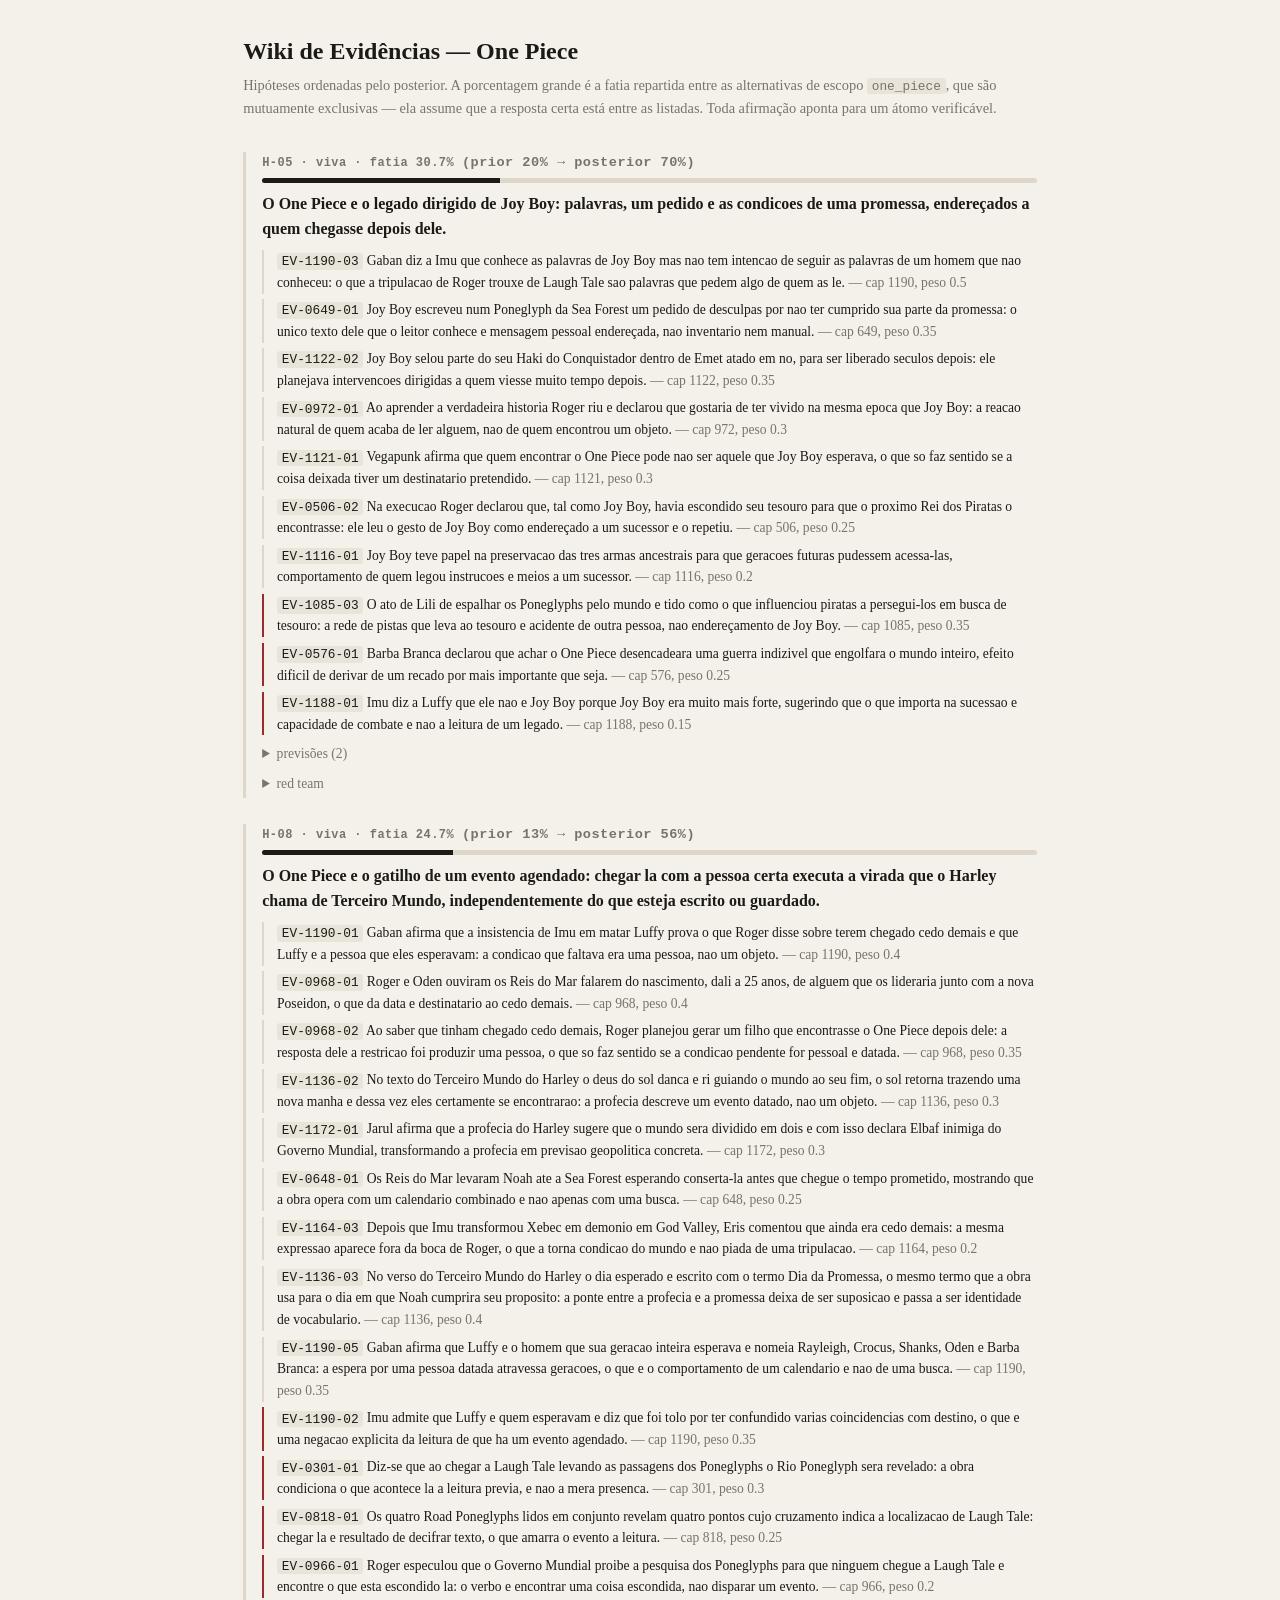
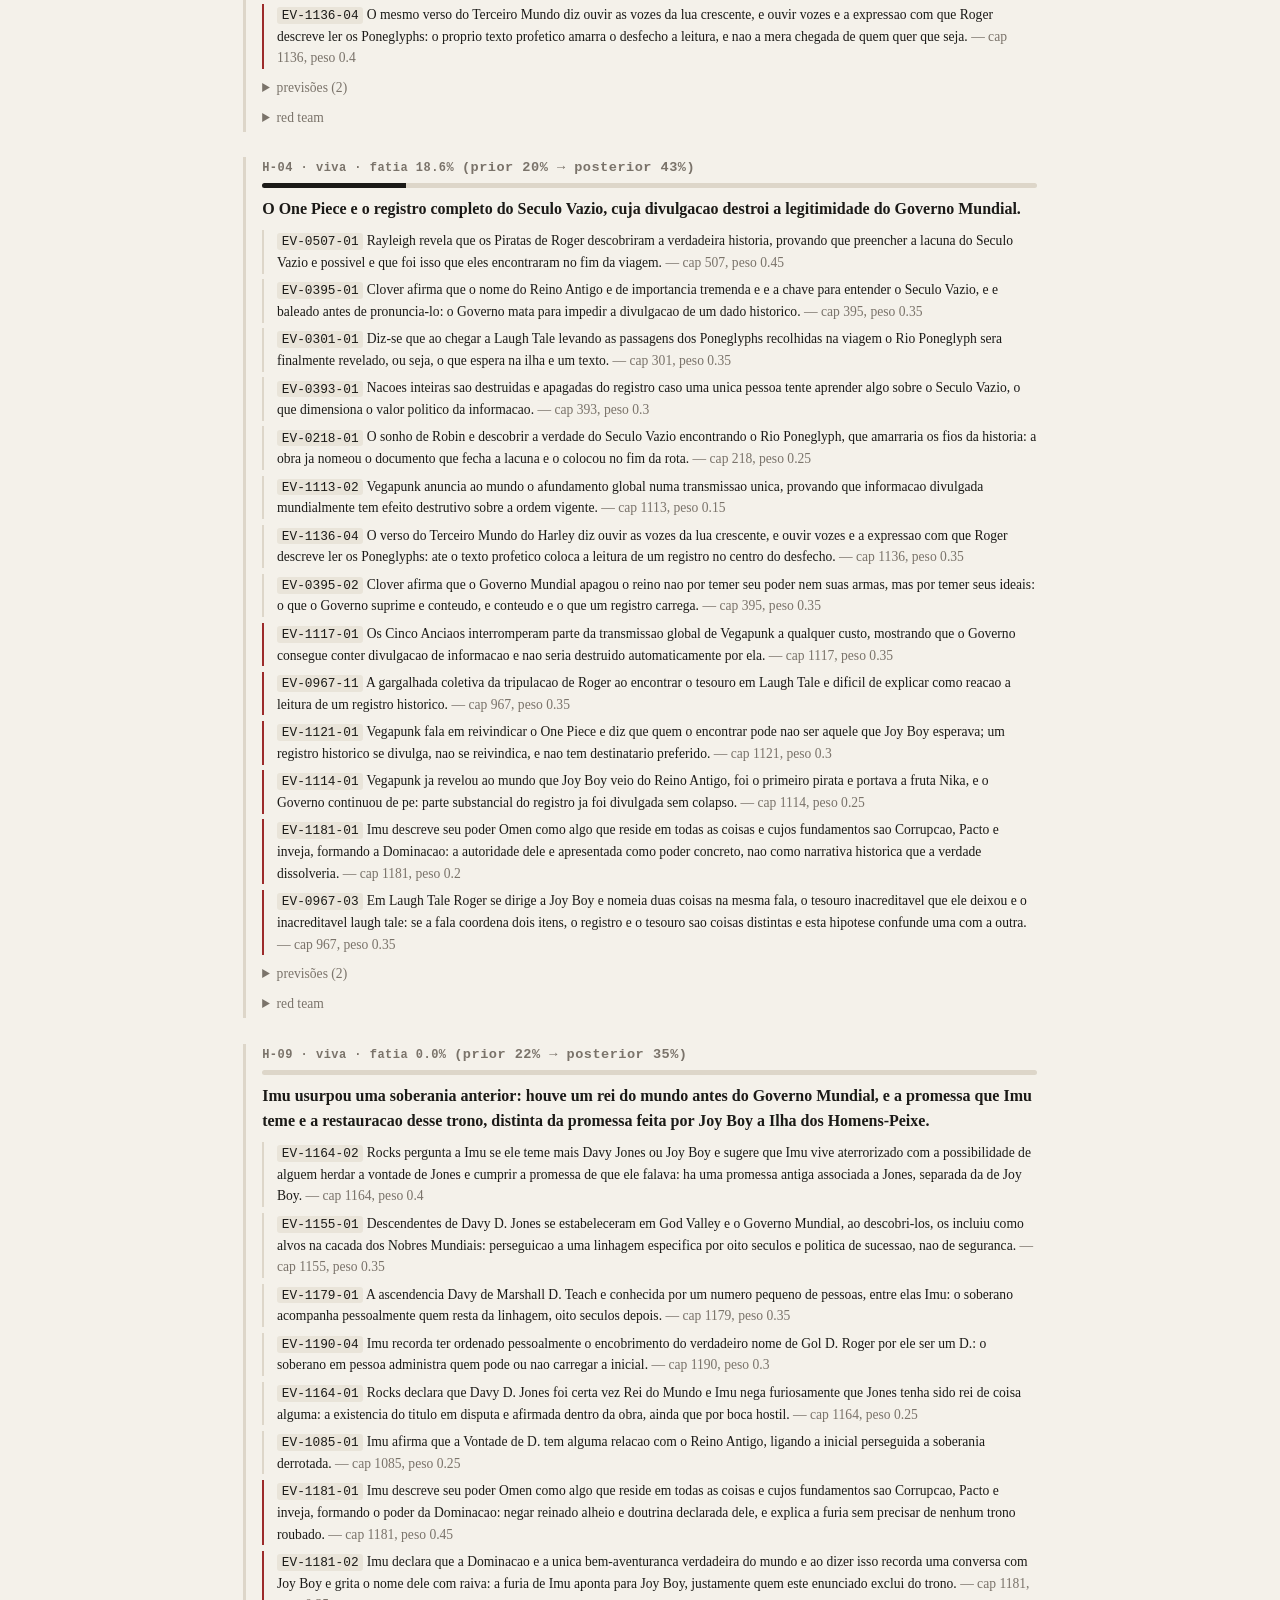
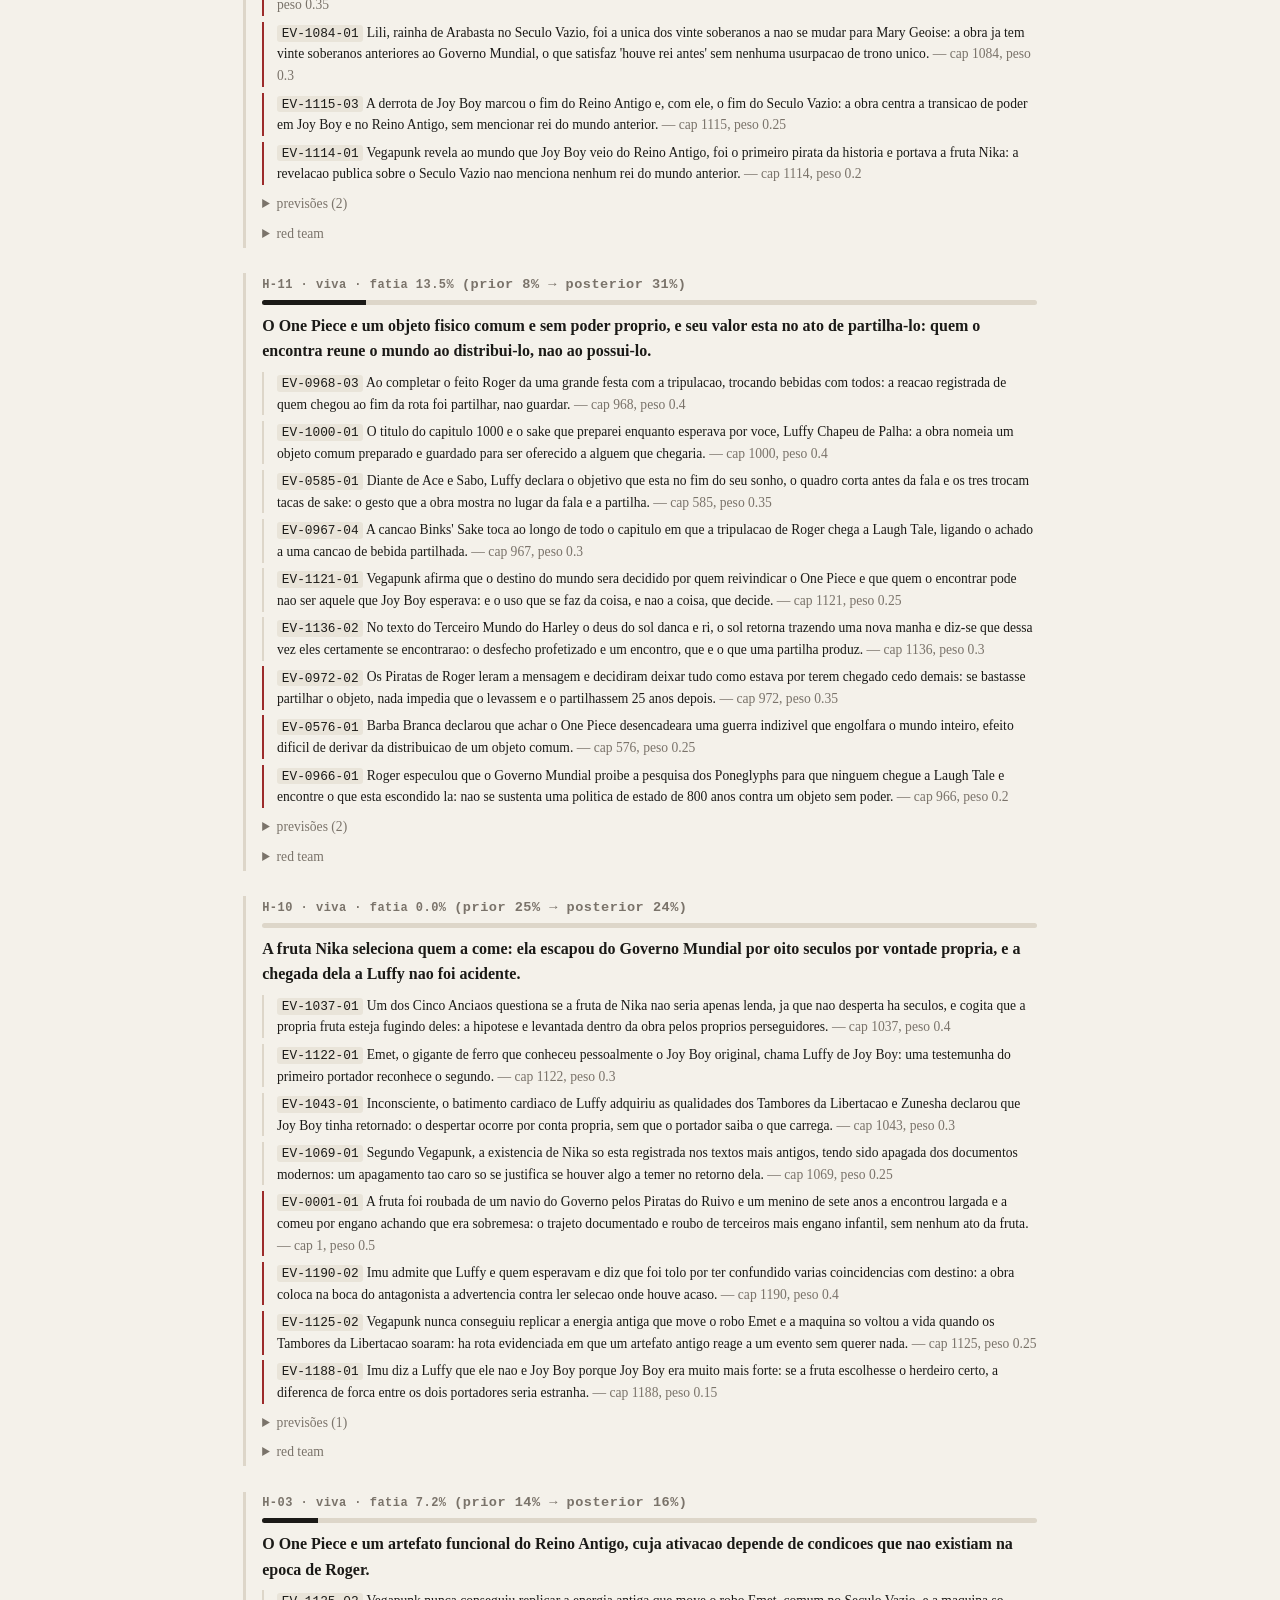
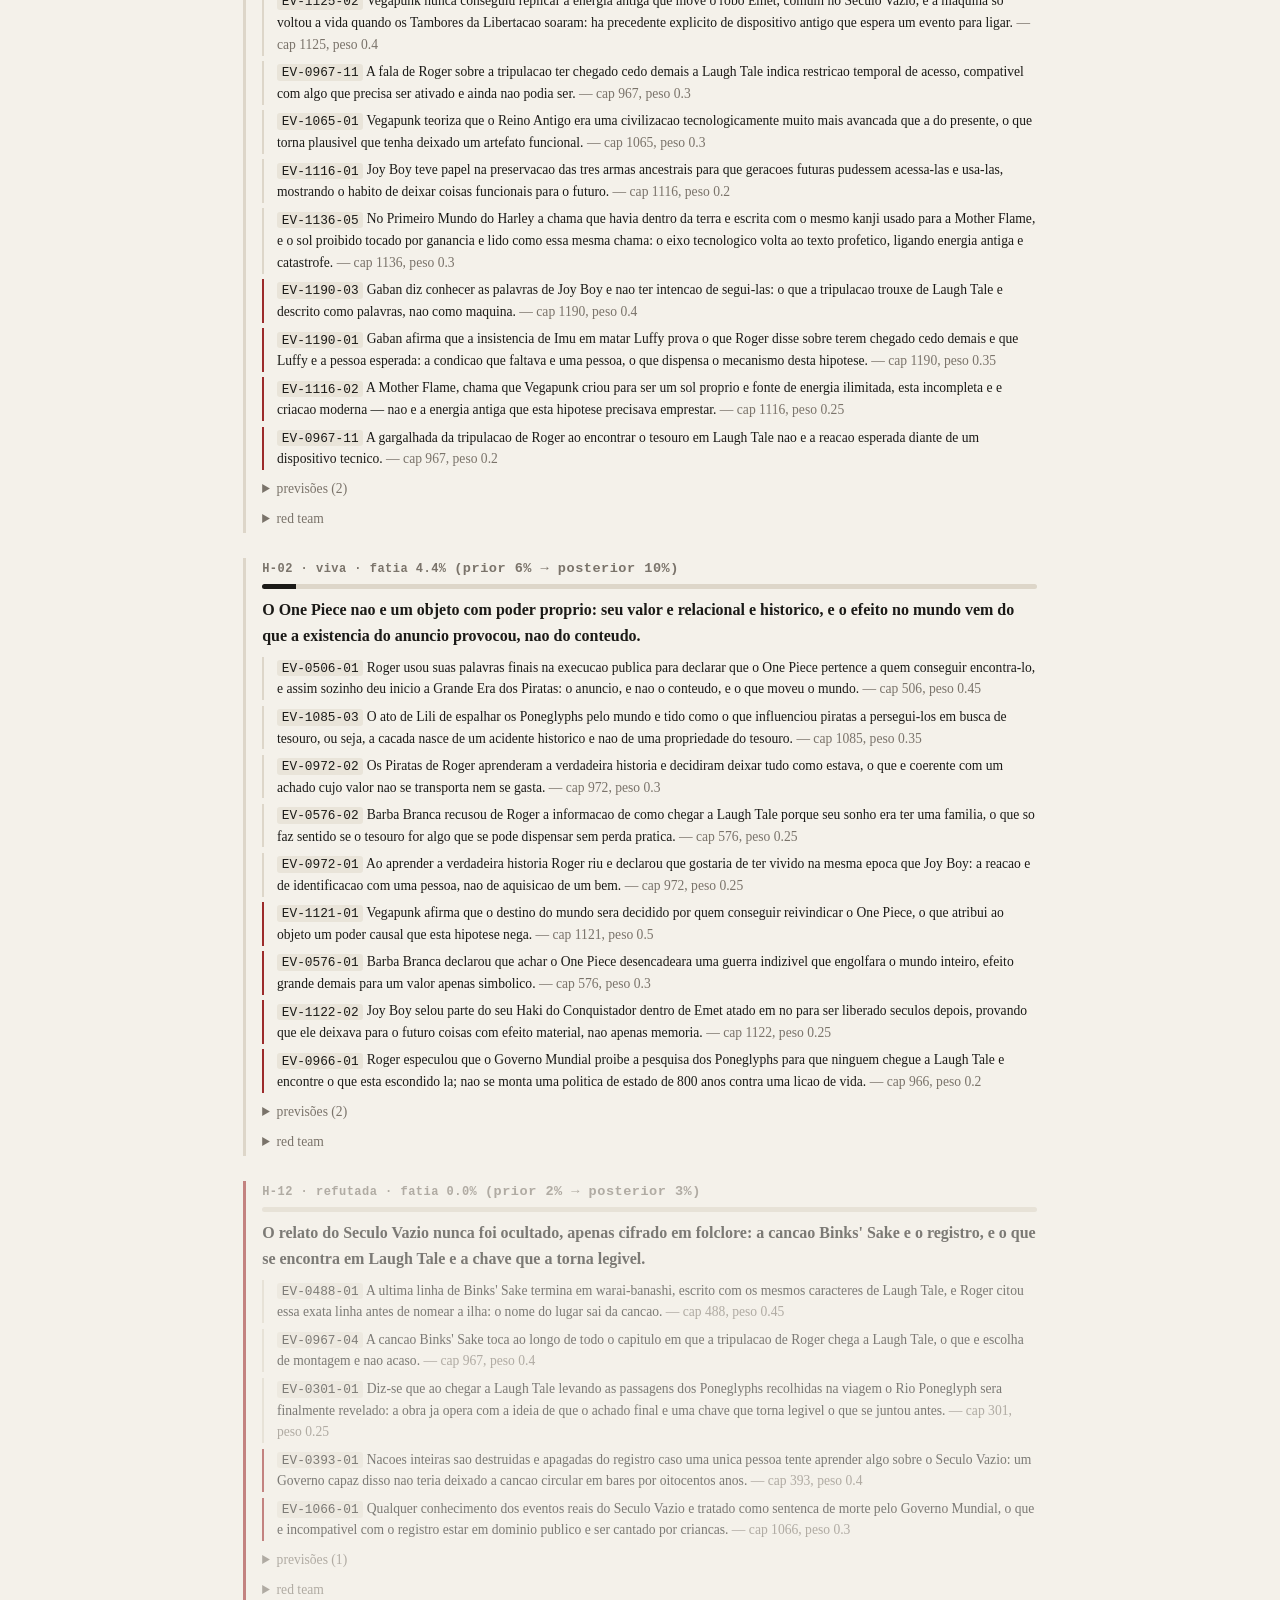
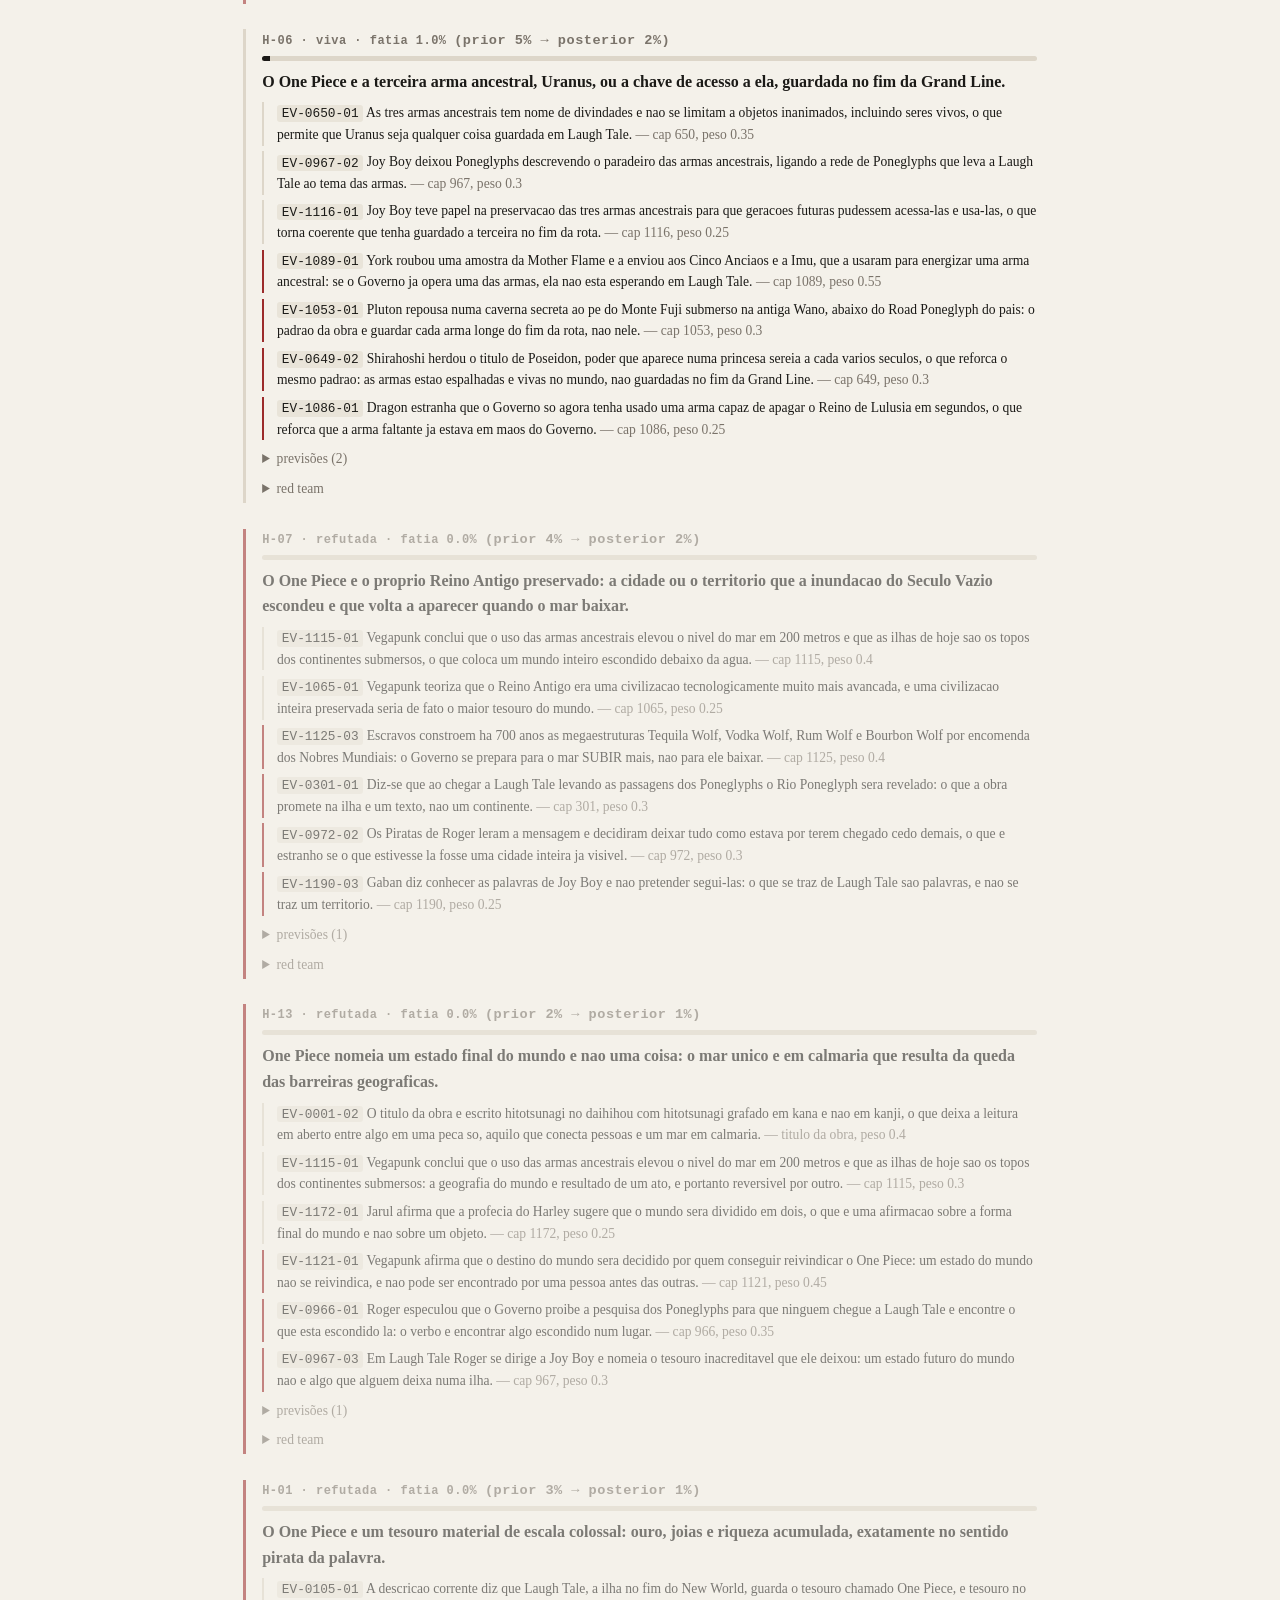
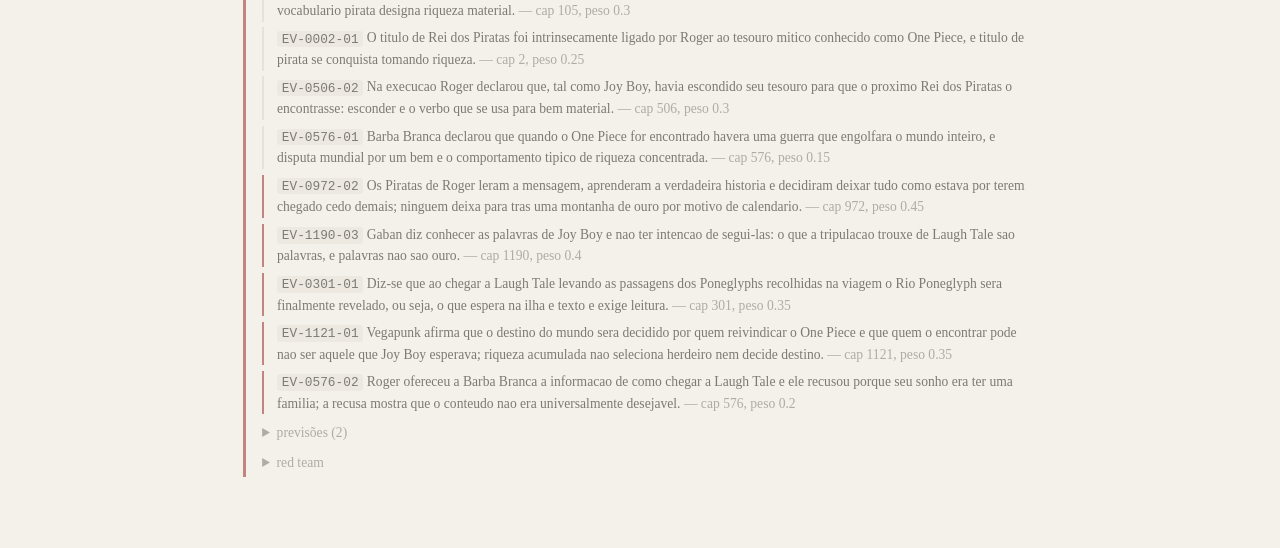
==== commit 1e43433c: "Rodada 4: teste de exaustividade com nove leitores externos Nove agentes leram a serie True History " ====
--- a/site/index.html
+++ b/site/index.html
@@ -27,7 +27,7 @@
 ela assume que a resposta certa está entre as listadas. Toda afirmação aponta para um
 átomo verificável.</div>
 <div id="app"></div>
-<script id="dados" type="application/json">{"evidencias": [{"id": "EV-0001-01", "fonte": "cap 1", "fonte_url": "https://onepiece.fandom.com/wiki/Nika", "tipo": "narracao", "confiabilidade": "canonico", "texto": "A fruta foi roubada de um navio do Governo pelos Piratas do Ruivo, e um menino de sete anos chamado Monkey D. Luffy a encontrou largada e a comeu por engano, achando que era sobremesa.", "atores": ["Monkey D. Luffy", "Shanks"], "temas": ["Nika", "Akuma no Mi", "Luffy"], "corpo": "O trajeto da fruta ate Luffy: roubo por terceiros mais engano de crianca. Qualquer hipotese de selecao tem que explicar por que a escolha se pareceu tanto com acaso."}, {"id": "EV-0002-01", "fonte": "cap 2", "fonte_url": "https://onepiece.fandom.com/wiki/Great_Pirate_Era", "tipo": "narracao", "confiabilidade": "canonico", "texto": "O titulo de Rei dos Piratas foi intrinsecamente ligado por Roger ao tesouro mitico conhecido como One Piece.", "atores": ["Gol D. Roger"], "temas": ["One Piece", "Rei dos Piratas"], "corpo": "O titulo e o tesouro sao a mesma aposta desde o inicio da obra."}, {"id": "EV-0099-01", "fonte": "cap 99", "fonte_url": "https://onepiece.fandom.com/wiki/Gol_D._Roger", "tipo": "narracao", "confiabilidade": "canonico", "texto": "Testemunhas da execucao de Roger afirmam que ele sorriu pouco antes de morrer.", "atores": ["Gol D. Roger"], "temas": ["riso", "execucao", "Vontade de D."], "corpo": "O sorriso diante da morte e tratado na obra como marca dos portadores do D."}, {"id": "EV-0105-01", "fonte": "cap 105", "fonte_url": "https://onepiece.fandom.com/wiki/Laugh_Tale", "tipo": "narracao", "confiabilidade": "canonico", "texto": "Laugh Tale e a ilha no fim do New World que supostamente guarda o tesouro chamado One Piece.", "temas": ["Laugh Tale", "One Piece"], "corpo": "O 'supostamente' e da propria wiki: a existencia do tesouro na ilha e afirmada por terceiros, nao mostrada."}, {"id": "EV-0202-01", "fonte": "cap 202", "fonte_url": "https://onepiece.fandom.com/wiki/Void_Century", "tipo": "narracao", "confiabilidade": "canonico", "texto": "Nico Robin e uma das pouquissimas pessoas vivas capazes de ler a lingua antiga dos Poneglyphs.", "atores": ["Nico Robin"], "temas": ["Poneglyphs", "leitura"], "corpo": "Restricao de acesso: qualquer leitura do tesouro escrito depende de um numero minusculo de pessoas."}, {"id": "EV-0218-01", "fonte": "cap 218", "fonte_url": "https://onepiece.fandom.com/wiki/Void_Century", "tipo": "fala", "confiabilidade": "canonico", "texto": "O sonho de Robin e descobrir a verdade do Seculo Vazio encontrando o Rio Poneglyph, que amarraria os fios da historia.", "atores": ["Nico Robin", "Nefertari Cobra"], "temas": ["Rio Poneglyph", "Seculo Vazio"], "corpo": "O Rio Poneglyph e apresentado como o documento que fecha a lacuna historica."}, {"id": "EV-0272-01", "fonte": "cap 272", "fonte_url": "https://onepiece.fandom.com/wiki/Void_Century", "tipo": "narracao", "confiabilidade": "ambiguo", "texto": "Ha indicacao de que a Grande Guerra do Seculo Vazio levou a queda da cidade de Shandora.", "temas": ["Shandora", "Grande Guerra"], "corpo": "A wiki usa 'has been indicated' — nao ha afirmacao direta em texto."}, {"id": "EV-0287-01", "fonte": "cap 287", "fonte_url": "https://onepiece.fandom.com/wiki/Harley", "tipo": "narracao", "confiabilidade": "canonico", "texto": "Os Shandia antigos cultuavam deuses do sol, da terra, da floresta e da chuva.", "atores": ["Mousse"], "temas": ["Shandia", "deuses", "sol"], "corpo": "Paralelo estrutural com os deuses citados no Harley de Elbaf."}, {"id": "EV-0301-01", "fonte": "cap 301", "fonte_url": "https://onepiece.fandom.com/wiki/Laugh_Tale", "tipo": "narracao", "confiabilidade": "canonico", "texto": "Diz-se que ao chegar a Laugh Tale, se a pessoa levou consigo as passagens dos Poneglyphs recolhidas na viagem, o Rio Poneglyph sera finalmente revelado.", "temas": ["Laugh Tale", "Rio Poneglyph", "Poneglyphs"], "corpo": "Condicao de acesso: o que ha em Laugh Tale se revela em funcao do que o visitante trouxe."}, {"id": "EV-0344-01", "fonte": "cap 344", "fonte_url": "https://onepiece.fandom.com/wiki/Ancient_Weapons", "tipo": "narracao", "confiabilidade": "canonico", "texto": "Pluton e um navio de guerra ancestral construido na ilha de Water 7 durante o Seculo Vazio.", "temas": ["Pluton", "armas ancestrais", "Seculo Vazio"], "corpo": ""}, {"id": "EV-0392-01", "fonte": "cap 392", "fonte_url": "https://onepiece.fandom.com/wiki/Void_Century", "tipo": "fala", "confiabilidade": "canonico", "texto": "Pesquisar o Seculo Vazio e considerado pelo Governo Mundial o pior crime possivel.", "atores": ["Clou D. Clover"], "temas": ["Governo Mundial", "Seculo Vazio", "proibicao"], "corpo": ""}, {"id": "EV-0393-01", "fonte": "cap 393", "fonte_url": "https://onepiece.fandom.com/wiki/Void_Century", "tipo": "narracao", "confiabilidade": "canonico", "texto": "Nacoes inteiras sao destruidas e apagadas do registro caso uma unica pessoa tente aprender algo sobre o Seculo Vazio.", "temas": ["Governo Mundial", "Buster Call", "Ohara"], "corpo": "O custo que o Governo aceita pagar e a medida indireta do que ele esta escondendo."}, {"id": "EV-0395-01", "fonte": "cap 395", "fonte_url": "https://onepiece.fandom.com/wiki/Great_Kingdom", "tipo": "fala", "confiabilidade": "canonico", "texto": "Clover afirma que o nome do Reino Antigo e de importancia tremenda e e a chave para entender o Seculo Vazio, mas e baleado antes de pronuncia-lo.", "atores": ["Clou D. Clover", "Cinco Anciaos"], "temas": ["Reino Antigo", "nome", "Seculo Vazio"], "corpo": "Um nome, e nao um objeto, e o que o Governo interrompeu a tiros."}, {"id": "EV-0399-01", "fonte": "cap 399", "fonte_url": "https://onepiece.fandom.com/wiki/Ancient_Weapons", "tipo": "narracao", "confiabilidade": "canonico", "texto": "Franky queimou as plantas de Pluton depois de concluir que Robin, unica capaz de reviver as armas ancestrais, nao pretendia usa-las.", "atores": ["Franky", "Nico Robin", "Spandam"], "temas": ["Pluton", "armas ancestrais"], "corpo": ""}, {"id": "EV-0488-01", "fonte": "cap 488", "fonte_url": "https://onepiece.fandom.com/wiki/Laugh_Tale", "tipo": "narracao", "confiabilidade": "ambiguo", "texto": "A ultima linha da cancao pirata Binks' Sake contem a expressao 'funny tale', e Roger citou essa exata linha antes de nomear a ilha.", "atores": ["Gol D. Roger"], "temas": ["Laugh Tale", "riso", "Binks' Sake"], "corpo": "A wiki apresenta isso como coincidencia em seccao de trivia; peso interpretativo alto, evidencia fraca."}, {"id": "EV-0506-01", "fonte": "cap 506", "fonte_url": "https://onepiece.fandom.com/wiki/Gol_D._Roger", "tipo": "fala", "confiabilidade": "canonico", "texto": "Roger usou suas palavras finais na execucao publica para declarar abertamente que o One Piece pertence a quem conseguir encontra-lo, e assim sozinho deu inicio a Grande Era dos Piratas.", "atores": ["Gol D. Roger"], "temas": ["One Piece", "Era dos Piratas", "anuncio"], "corpo": "O Governo montou a execucao como espetaculo para desencorajar a pirataria e obteve o contrario."}, {"id": "EV-0506-02", "fonte": "cap 506", "fonte_url": "https://onepiece.fandom.com/wiki/Great_Pirate_Era", "tipo": "narracao", "confiabilidade": "ambiguo", "texto": "Na execucao Roger declarou que, tal como Joy Boy, havia escondido seu tesouro para que o proximo Rei dos Piratas o encontrasse.", "atores": ["Gol D. Roger", "Joy Boy"], "temas": ["One Piece", "esconder", "sucessao"], "corpo": "Marcado ambiguo: e a formulacao de resumo da wiki, sem citacao de painel. Se confirmada, implica que o One Piece de hoje inclui algo que Roger acrescentou."}, {"id": "EV-0507-01", "fonte": "cap 507", "fonte_url": "https://onepiece.fandom.com/wiki/Void_Century", "tipo": "fala", "confiabilidade": "canonico", "texto": "Rayleigh revela que os Piratas de Roger descobriram a verdadeira historia, provando que preencher a lacuna do Seculo Vazio e possivel.", "atores": ["Silvers Rayleigh", "Nico Robin"], "temas": ["Seculo Vazio", "verdadeira historia", "Roger"], "corpo": "Ancora decisiva: o que Roger achou incluiu informacao historica, seja ou nao apenas isso."}, {"id": "EV-0507-02", "fonte": "cap 507", "fonte_url": "https://onepiece.fandom.com/wiki/Void_Century", "tipo": "fala", "confiabilidade": "ambiguo", "texto": "Rayleigh disse acreditar que sua tripulacao e os estudiosos de Ohara tinham sido apressados demais, e encorajou Robin a ver o mundo para chegar a conclusao diferente da deles.", "atores": ["Silvers Rayleigh", "Nico Robin"], "temas": ["Roger", "Ohara", "cedo demais"], "corpo": "Marcado ambiguo: a wiki traz na seccao de trivia, sem citar capitulo na frase."}, {"id": "EV-0576-01", "fonte": "cap 576", "fonte_url": "https://onepiece.fandom.com/wiki/Void_Century", "tipo": "fala", "confiabilidade": "canonico", "texto": "Barba Branca declarou que um dia o One Piece sera encontrado e que isso desencadeara uma guerra indizivel que engolfara o mundo inteiro.", "atores": ["Edward Newgate"], "temas": ["One Piece", "guerra", "profecia"], "corpo": "Previsao interna a obra sobre o efeito de achar o tesouro — util para discriminar hipoteses."}, {"id": "EV-0576-02", "fonte": "cap 576", "fonte_url": "https://onepiece.fandom.com/wiki/Laugh_Tale", "tipo": "narracao", "confiabilidade": "canonico", "texto": "Roger ofereceu a Barba Branca a informacao de como chegar a Laugh Tale, e Barba Branca recusou porque seu sonho era ter uma familia.", "atores": ["Gol D. Roger", "Edward Newgate"], "temas": ["Laugh Tale", "recusa"], "corpo": "Alguem informado do caminho recusou o tesouro sem hesitar."}, {"id": "EV-0647-01", "fonte": "cap 647", "fonte_url": "https://onepiece.fandom.com/wiki/Joy_Boy", "tipo": "narracao", "confiabilidade": "canonico", "texto": "A queda do navio Noah foi detida por Reis do Mar convocados inconscientemente por Shirahoshi, preservando a promessa da Ilha dos Homens-Peixe.", "atores": ["Shirahoshi", "Monkey D. Luffy"], "temas": ["Noah", "promessa", "Poseidon"], "corpo": ""}, {"id": "EV-0648-01", "fonte": "cap 648", "fonte_url": "https://onepiece.fandom.com/wiki/Joy_Boy", "tipo": "narracao", "confiabilidade": "canonico", "texto": "Os Reis do Mar levaram Noah ate a Sea Forest esperando conserta-la antes que chegue o tempo prometido.", "temas": ["Noah", "tempo determinado", "Sea Forest"], "corpo": "O 'tempo prometido' aparece aqui como marco futuro agendado, nao como metafora."}, {"id": "EV-0649-01", "fonte": "cap 649", "fonte_url": "https://onepiece.fandom.com/wiki/Joy_Boy", "tipo": "narracao", "confiabilidade": "canonico", "texto": "Joy Boy escreveu num Poneglyph da Sea Forest um pedido de desculpas por nao ter cumprido sua parte da promessa feita a Ilha dos Homens-Peixe.", "atores": ["Joy Boy"], "temas": ["Joy Boy", "promessa", "Poneglyphs", "desculpas"], "corpo": "O unico texto de Joy Boy que o leitor viu ate agora e um pedido de desculpas, nao um mapa nem um inventario."}, {"id": "EV-0649-02", "fonte": "cap 649", "fonte_url": "https://onepiece.fandom.com/wiki/Ancient_Weapons", "tipo": "narracao", "confiabilidade": "canonico", "texto": "Shirahoshi herdou o titulo de Poseidon, o poder de falar com os Reis do Mar que aparece numa princesa sereia a cada varios seculos.", "atores": ["Shirahoshi", "Neptune"], "temas": ["Poseidon", "armas ancestrais"], "corpo": ""}, {"id": "EV-0650-01", "fonte": "cap 650", "fonte_url": "https://onepiece.fandom.com/wiki/Ancient_Weapons", "tipo": "narracao", "confiabilidade": "canonico", "texto": "As tres armas ancestrais tem nome de divindades e nao se limitam a objetos inanimados: incluem seres vivos.", "temas": ["armas ancestrais", "Uranus", "Poseidon", "Pluton"], "corpo": "Consequencia direta: Uranus pode ser pessoa, criatura, lugar ou coisa."}, {"id": "EV-0763-01", "fonte": "cap 763", "fonte_url": "https://onepiece.fandom.com/wiki/Void_Century", "tipo": "fala", "confiabilidade": "canonico", "texto": "Rosinante afirma que o 'D.' foi herdado secretamente pelo mundo ao longo da historia e que numa certa terra o Cla de D. era chamado de Inimigo Natural de Deus.", "atores": ["Donquixote Rosinante"], "temas": ["Vontade de D.", "Deus"], "corpo": ""}, {"id": "EV-0818-01", "fonte": "cap 818", "fonte_url": "https://onepiece.fandom.com/wiki/Laugh_Tale", "tipo": "narracao", "confiabilidade": "canonico", "texto": "Os quatro Road Poneglyphs, lidos em conjunto, revelam quatro pontos cujo cruzamento indica a localizacao de Laugh Tale.", "temas": ["Road Poneglyphs", "Laugh Tale"], "corpo": "O acesso e criptografico e distribuido: quatro chaves em maos diferentes."}, {"id": "EV-0908-01", "fonte": "cap 908", "fonte_url": "https://onepiece.fandom.com/wiki/Void_Century", "tipo": "imagem", "confiabilidade": "canonico", "texto": "Imu demonstra interesse particular por Vivi, descendente da rainha Lili de Arabasta.", "atores": ["Imu", "Nefertari Vivi"], "temas": ["Imu", "Lili", "Arabasta"], "corpo": ""}, {"id": "EV-0966-01", "fonte": "cap 966", "fonte_url": "https://onepiece.fandom.com/wiki/Laugh_Tale", "tipo": "fala", "confiabilidade": "canonico", "texto": "Roger especulou que o Governo Mundial proibe a pesquisa dos Poneglyphs justamente para que ninguem chegue a Laugh Tale e encontre o que esta escondido la.", "atores": ["Gol D. Roger"], "temas": ["Governo Mundial", "Laugh Tale", "Poneglyphs"], "corpo": "A proibicao e apresentada como bloqueio de acesso a um lugar, nao so de acesso a uma informacao."}, {"id": "EV-0967-02", "fonte": "cap 967", "fonte_url": "https://onepiece.fandom.com/wiki/Joy_Boy", "tipo": "narracao", "confiabilidade": "canonico", "texto": "Joy Boy deixou Poneglyphs descrevendo o paradeiro das armas ancestrais.", "atores": ["Joy Boy"], "temas": ["Poneglyphs", "armas ancestrais", "Joy Boy"], "corpo": "Quem esconde armas tambem deixou o mapa delas — o gesto e de transmissao, nao de ocultacao."}, {"id": "EV-0967-11", "fonte": "cap 967", "fonte_url": "https://onepiece.fandom.com/wiki/Chapter_967", "tipo": "narracao", "confiabilidade": "canonico", "texto": "A tripulacao de Roger gargalha ao encontrar o tesouro em Laugh Tale, e Roger comenta que chegaram cedo demais.", "atores": ["Gol D. Roger", "Rayleigh", "Oden"], "temas": ["Laugh Tale", "One Piece", "riso", "Joy Boy"], "corpo": "O riso coletivo e a restricao temporal sao as duas ancoras mais fortes de\nqualquer hipotese sobre o tesouro."}, {"id": "EV-0968-01", "fonte": "cap 968", "fonte_url": "https://onepiece.fandom.com/wiki/Joy_Boy", "tipo": "fala", "confiabilidade": "canonico", "texto": "Roger e Oden ouviram os Reis do Mar falarem do nascimento, dali a 25 anos, de alguem que os lideraria, junto com a nova Poseidon.", "atores": ["Gol D. Roger", "Kouzuki Oden"], "temas": ["tempo determinado", "Poseidon", "Reis do Mar"], "corpo": "Aqui o 'cedo demais' ganha numero: 25 anos."}, {"id": "EV-0968-02", "fonte": "cap 968", "fonte_url": "https://onepiece.fandom.com/wiki/Gol_D._Roger", "tipo": "narracao", "confiabilidade": "canonico", "texto": "Ao saber que tinham chegado cedo demais, Roger planejou gerar um filho que encontrasse o One Piece depois dele.", "atores": ["Gol D. Roger", "Portgas D. Ace"], "temas": ["cedo demais", "sucessao", "One Piece"], "corpo": "A resposta de Roger a 'cedo demais' foi produzir uma pessoa, nao construir um mecanismo nem esconder melhor um objeto."}, {"id": "EV-0969-01", "fonte": "cap 969", "fonte_url": "https://onepiece.fandom.com/wiki/Gol_D._Roger", "tipo": "narracao", "confiabilidade": "canonico", "texto": "Ao receber a noticia da execucao de Roger, Oden chorou e riu ao mesmo tempo, maravilhado com os feitos de Roger em vida.", "atores": ["Kouzuki Oden", "Gol D. Roger"], "temas": ["riso", "Oden", "execucao"], "corpo": "Segunda ocorrencia do par riso/tragedia associado ao que a tripulacao aprendeu."}, {"id": "EV-0972-01", "fonte": "cap 972", "fonte_url": "https://onepiece.fandom.com/wiki/Joy_Boy", "tipo": "fala", "confiabilidade": "canonico", "texto": "Ao aprender a verdadeira historia, Roger achou a historia hilaria e declarou que gostaria de ter vivido na mesma epoca que Joy Boy.", "atores": ["Gol D. Roger", "Joy Boy"], "temas": ["riso", "Joy Boy", "Laugh Tale"], "corpo": "O riso vem acompanhado de um desejo de companhia, nao de posse."}, {"id": "EV-0972-02", "fonte": "cap 972", "fonte_url": "https://onepiece.fandom.com/wiki/Joy_Boy", "tipo": "narracao", "confiabilidade": "canonico", "texto": "Os Piratas de Roger leram a mensagem em Laugh Tale, aprenderam a verdadeira historia e decidiram deixar tudo como estava ao perceber que tinham chegado cedo demais.", "atores": ["Gol D. Roger"], "temas": ["Laugh Tale", "cedo demais", "mensagem"], "corpo": "Deixar como estava e uma escolha ativa: eles podiam ter levado, e nao levaram."}, {"id": "EV-1037-01", "fonte": "cap 1037", "fonte_url": "https://onepiece.fandom.com/wiki/Nika", "tipo": "fala", "confiabilidade": "canonico", "texto": "Um dos Cinco Anciaos questiona se a fruta de Nika nao seria apenas lenda, ja que nao desperta ha seculos, e cogita que a propria fruta esteja fugindo deles.", "atores": ["Cinco Anciaos"], "temas": ["Nika", "Akuma no Mi", "Governo Mundial"], "corpo": ""}, {"id": "EV-1040-01", "fonte": "cap 1040", "fonte_url": "https://onepiece.fandom.com/wiki/Joy_Boy", "tipo": "narracao", "confiabilidade": "canonico", "texto": "Joy Boy foi camarada de Zunesha durante sua vida.", "atores": ["Joy Boy", "Zunesha"], "temas": ["Joy Boy", "Zunesha"], "corpo": ""}, {"id": "EV-1043-01", "fonte": "cap 1043", "fonte_url": "https://onepiece.fandom.com/wiki/Joy_Boy", "tipo": "narracao", "confiabilidade": "canonico", "texto": "Inconsciente, o batimento cardiaco de Luffy adquiriu as qualidades dos Tambores da Libertacao, e Zunesha declarou que Joy Boy tinha retornado.", "atores": ["Monkey D. Luffy", "Zunesha"], "temas": ["Tambores da Libertacao", "Joy Boy", "retorno"], "corpo": "'Retorno' e afirmado por uma testemunha de 800 anos atras, nao por narracao."}, {"id": "EV-1053-01", "fonte": "cap 1053", "fonte_url": "https://onepiece.fandom.com/wiki/Ancient_Weapons", "tipo": "narracao", "confiabilidade": "canonico", "texto": "Pluton repousa numa caverna secreta ao pe do Monte Fuji submerso na antiga Wano, abaixo da caverna onde fica o Road Poneglyph do pais.", "atores": ["Kouzuki Sukiyaki", "Nico Robin"], "temas": ["Pluton", "Wano", "Road Poneglyph"], "corpo": ""}, {"id": "EV-1055-01", "fonte": "cap 1055", "fonte_url": "https://onepiece.fandom.com/wiki/Ancient_Weapons", "tipo": "narracao", "confiabilidade": "canonico", "texto": "Abrir as fronteiras de Wano significa literalmente derrubar as muralhas montanhosas e liberar Pluton.", "atores": ["Kouzuki Oden"], "temas": ["Wano", "Pluton", "Joy Boy"], "corpo": "Oden condicionou isso ao retorno de Joy Boy: a agenda dele previa entregar uma arma ao futuro."}, {"id": "EV-1065-01", "fonte": "cap 1065", "fonte_url": "https://onepiece.fandom.com/wiki/Great_Kingdom", "tipo": "fala", "confiabilidade": "canonico", "texto": "Vegapunk teoriza que o Reino Antigo era, 900 anos atras, uma civilizacao tecnologicamente muito mais avancada que a do presente.", "atores": ["Vegapunk"], "temas": ["Reino Antigo", "tecnologia"], "corpo": "Vegapunk se considera 500 anos a frente do seu tempo e ainda assim inferior ao Reino Antigo."}, {"id": "EV-1066-01", "fonte": "cap 1066", "fonte_url": "https://onepiece.fandom.com/wiki/Void_Century", "tipo": "narracao", "confiabilidade": "canonico", "texto": "Qualquer conhecimento dos eventos reais do Seculo Vazio e tratado como sentenca de morte pelo Governo Mundial, independente da filiacao de quem sabe.", "temas": ["Governo Mundial", "Seculo Vazio"], "corpo": ""}, {"id": "EV-1069-01", "fonte": "cap 1069", "fonte_url": "https://onepiece.fandom.com/wiki/Nika", "tipo": "fala", "confiabilidade": "canonico", "texto": "Segundo Vegapunk, a existencia de Nika so esta registrada nos textos mais antigos, tendo sido apagada dos documentos modernos.", "atores": ["Vegapunk"], "temas": ["Nika", "apagamento", "textos antigos"], "corpo": ""}, {"id": "EV-1084-01", "fonte": "cap 1084", "fonte_url": "https://onepiece.fandom.com/wiki/Void_Century", "tipo": "narracao", "confiabilidade": "canonico", "texto": "Lili, rainha de Arabasta no Seculo Vazio, foi a unica dos vinte soberanos a nao se mudar para Mary Geoise, e desapareceu antes de voltar para casa; seus registros foram apagados.", "atores": ["Nefertari Lili"], "temas": ["Lili", "Arabasta", "vinte reinos"], "corpo": ""}, {"id": "EV-1085-01", "fonte": "cap 1085", "fonte_url": "https://onepiece.fandom.com/wiki/Great_Kingdom", "tipo": "fala", "confiabilidade": "canonico", "texto": "Imu afirma que a Vontade de D. tem alguma relacao com o Reino Antigo.", "atores": ["Imu"], "temas": ["Vontade de D.", "Reino Antigo"], "corpo": ""}, {"id": "EV-1085-02", "fonte": "cap 1085", "fonte_url": "https://onepiece.fandom.com/wiki/Void_Century", "tipo": "narracao", "confiabilidade": "canonico", "texto": "Imu se interessa por Lili por causa de um erro dela que levou os Poneglyphs a se espalharem pelo mundo.", "atores": ["Imu", "Nefertari Lili"], "temas": ["Lili", "Poneglyphs", "Imu"], "corpo": "Se os Poneglyphs se espalharam por erro, a rede de pistas que leva a Laugh Tale nao foi planejada por Joy Boy sozinho."}, {"id": "EV-1085-03", "fonte": "cap 1085", "fonte_url": "https://onepiece.fandom.com/wiki/Great_Pirate_Era", "tipo": "narracao", "confiabilidade": "canonico", "texto": "O ato de Lili de espalhar os Poneglyphs pelo mundo e tido como o que influenciou piratas a persegui-los em busca de tesouro.", "atores": ["Nefertari Lili"], "temas": ["Lili", "Poneglyphs", "Era dos Piratas"], "corpo": "A cacada moderna ao tesouro nasce de um acidente do Seculo Vazio, nao de um convite de Joy Boy."}, {"id": "EV-1086-01", "fonte": "cap 1086", "fonte_url": "https://onepiece.fandom.com/wiki/Ancient_Weapons", "tipo": "fala", "confiabilidade": "canonico", "texto": "Dragon estranha que o Governo so agora tenha usado uma arma capaz de apagar o Reino de Lulusia em segundos.", "atores": ["Monkey D. Dragon", "Emporio Ivankov"], "temas": ["armas ancestrais", "Lulusia", "Governo Mundial"], "corpo": ""}, {"id": "EV-1089-01", "fonte": "cap 1089", "fonte_url": "https://onepiece.fandom.com/wiki/Mother_Flame", "tipo": "narracao", "confiabilidade": "canonico", "texto": "York roubou uma amostra da Mother Flame e a enviou aos Cinco Anciaos e a Imu, que a usaram para energizar uma arma ancestral desconhecida.", "atores": ["York", "Imu", "Cinco Anciaos"], "temas": ["Mother Flame", "armas ancestrais", "Uranus"], "corpo": "A arma energizada nunca foi nomeada no texto; a suposicao de que e Uranus e do fandom, nao da obra."}, {"id": "EV-1113-02", "fonte": "cap 1113", "fonte_url": "https://onepiece.fandom.com/wiki/Chapter_1113", "tipo": "fala", "confiabilidade": "canonico", "texto": "Vegapunk anuncia ao mundo que o nivel do mar vai subir e que o mundo enfrentara um afundamento global.", "atores": ["Vegapunk"], "temas": ["Século Vazio", "afundamento", "profecia"], "corpo": "Contexto: transmissao global de Egghead. Liga o destino do Reino Antigo a um\nevento futuro, nao apenas passado."}, {"id": "EV-1114-01", "fonte": "cap 1114", "fonte_url": "https://onepiece.fandom.com/wiki/Void_Century", "tipo": "fala", "confiabilidade": "canonico", "texto": "Vegapunk revela ao mundo que Joy Boy veio do Reino Antigo, foi o primeiro pirata da historia e portava a Hito Hito no Mi Modelo Nika.", "atores": ["Vegapunk", "Joy Boy"], "temas": ["Joy Boy", "Reino Antigo", "Nika"], "corpo": ""}, {"id": "EV-1115-01", "fonte": "cap 1115", "fonte_url": "https://onepiece.fandom.com/wiki/Void_Century", "tipo": "fala", "confiabilidade": "canonico", "texto": "Vegapunk conclui que o uso das armas ancestrais elevou o nivel do mar em 200 metros e que as ilhas de hoje sao os topos dos continentes submersos.", "atores": ["Vegapunk"], "temas": ["afundamento", "armas ancestrais", "geografia"], "corpo": "O mundo atual e literalmente o campo de batalha inundado da guerra anterior."}, {"id": "EV-1115-02", "fonte": "cap 1115", "fonte_url": "https://onepiece.fandom.com/wiki/Void_Century", "tipo": "fala", "confiabilidade": "canonico", "texto": "Como as armas ancestrais ainda existem e esperam para se erguer de novo, Vegapunk conclui que a Grande Guerra do Seculo Vazio nunca chegou ao fim.", "atores": ["Vegapunk"], "temas": ["Grande Guerra", "armas ancestrais", "Seculo Vazio"], "corpo": ""}, {"id": "EV-1115-03", "fonte": "cap 1115", "fonte_url": "https://onepiece.fandom.com/wiki/Void_Century", "tipo": "fala", "confiabilidade": "canonico", "texto": "A derrota de Joy Boy marcou o fim do Reino Antigo e, com ele, o fim do Seculo Vazio.", "atores": ["Joy Boy"], "temas": ["Joy Boy", "Reino Antigo", "Seculo Vazio"], "corpo": ""}, {"id": "EV-1116-01", "fonte": "cap 1116", "fonte_url": "https://onepiece.fandom.com/wiki/Ancient_Weapons", "tipo": "fala", "confiabilidade": "canonico", "texto": "Joy Boy teve papel na preservacao das tres armas ancestrais para que geracoes futuras pudessem acessa-las e usa-las, por razoes ate hoje desconhecidas.", "atores": ["Joy Boy", "Vegapunk"], "temas": ["armas ancestrais", "Joy Boy", "heranca"], "corpo": "O lado que perdeu a guerra guardou as armas para o futuro em vez de destrui-las."}, {"id": "EV-1116-02", "fonte": "cap 1116", "fonte_url": "https://onepiece.fandom.com/wiki/Mother_Flame", "tipo": "fala", "confiabilidade": "canonico", "texto": "A Mother Flame, chama que Vegapunk criou para ser um sol proprio e fonte de energia ilimitada, esta incompleta.", "atores": ["Vegapunk"], "temas": ["Mother Flame", "energia", "sol"], "corpo": ""}, {"id": "EV-1117-01", "fonte": "cap 1117", "fonte_url": "https://onepiece.fandom.com/wiki/Void_Century", "tipo": "narracao", "confiabilidade": "canonico", "texto": "Os Cinco Anciaos interromperam parte da transmissao global de Vegapunk a qualquer custo.", "atores": ["Cinco Anciaos", "Vegapunk"], "temas": ["transmissao", "Governo Mundial", "censura"], "corpo": "O trecho interrompido e uma lacuna conhecida: sabemos que existe algo que nao foi dito."}, {"id": "EV-1121-01", "fonte": "cap 1121", "fonte_url": "https://onepiece.fandom.com/wiki/Void_Century", "tipo": "fala", "confiabilidade": "canonico", "texto": "Vegapunk afirma que o destino do mundo sera decidido por quem conseguir reivindicar o One Piece, e que quem o encontrar pode nao ser aquele que Joy Boy esperava.", "atores": ["Vegapunk", "Joy Boy"], "temas": ["One Piece", "destino", "Joy Boy"], "corpo": "O tesouro e explicitamente instrumental: quem o pega decide o destino do mundo. Isso e mais compativel com poder do que com relato."}, {"id": "EV-1122-01", "fonte": "cap 1122", "fonte_url": "https://onepiece.fandom.com/wiki/Joy_Boy", "tipo": "fala", "confiabilidade": "canonico", "texto": "Emet, o gigante de ferro que conheceu pessoalmente o Joy Boy original, chama Luffy de Joy Boy.", "atores": ["Emet", "Monkey D. Luffy", "Joy Boy"], "temas": ["Joy Boy", "Emet", "retorno"], "corpo": ""}, {"id": "EV-1122-02", "fonte": "cap 1122", "fonte_url": "https://onepiece.fandom.com/wiki/Joy_Boy", "tipo": "narracao", "confiabilidade": "canonico", "texto": "Joy Boy selou parte do seu Haki do Conquistador dentro de Emet, atado em no, para ser liberado seculos depois se o robo estivesse em perigo mortal.", "atores": ["Joy Boy", "Emet"], "temas": ["Joy Boy", "Haki", "Emet", "heranca"], "corpo": "Joy Boy planejou intervencoes com seculos de antecedencia — habito relevante para julgar o que ele deixaria em Laugh Tale."}, {"id": "EV-1125-01", "fonte": "cap 1125", "fonte_url": "https://onepiece.fandom.com/wiki/Void_Century", "tipo": "narracao", "confiabilidade": "canonico", "texto": "Um robo gigante blindado criado no inicio do Seculo Vazio subiu a Red Line e invadiu Mary Geoise 200 anos atras, perdendo energia antes de causar dano.", "atores": ["Emet"], "temas": ["Emet", "Mary Geoise", "Seculo Vazio"], "corpo": ""}, {"id": "EV-1125-02", "fonte": "cap 1125", "fonte_url": "https://onepiece.fandom.com/wiki/Void_Century", "tipo": "fala", "confiabilidade": "canonico", "texto": "Vegapunk nunca conseguiu replicar a energia antiga que move o robo Emet, comum no Seculo Vazio, e a maquina so voltou a vida quando os Tambores da Libertacao soaram.", "atores": ["Vegapunk", "Emet"], "temas": ["energia antiga", "tecnologia", "Tambores da Libertacao"], "corpo": "Existe uma tecnologia perdida cuja chave de ativacao e um evento, nao um comando."}, {"id": "EV-1125-03", "fonte": "cap 1125", "fonte_url": "https://onepiece.fandom.com/wiki/Void_Century", "tipo": "narracao", "confiabilidade": "canonico", "texto": "Escravos constroem ha 700 anos as megaestruturas Tequila Wolf, Vodka Wolf, Rum Wolf e Bourbon Wolf por encomenda dos Nobres Mundiais.", "temas": ["Governo Mundial", "afundamento", "escravidao"], "corpo": "Obras de 700 anos sugerem que o Governo se prepara para algo de escala geologica."}, {"id": "EV-1136-01", "fonte": "cap 1136", "fonte_url": "https://onepiece.fandom.com/wiki/Harley", "tipo": "narracao", "confiabilidade": "canonico", "texto": "O Harley, texto religioso de Elbaf, divide sua historia em tres Mundos, sendo que o Segundo Mundo corresponde ao Seculo Vazio.", "atores": ["Jarul"], "temas": ["Harley", "Elbaf", "profecia", "Seculo Vazio"], "corpo": ""}, {"id": "EV-1136-02", "fonte": "cap 1136", "fonte_url": "https://onepiece.fandom.com/wiki/Harley", "tipo": "narracao", "confiabilidade": "traducao_disputada", "texto": "No texto do Terceiro Mundo do Harley, o deus do sol danca e ri guiando o mundo ao seu fim, o sol retorna trazendo uma nova manha, e diz-se que dessa vez eles certamente se encontrarao.", "temas": ["Harley", "profecia", "sol", "fim do mundo"], "corpo": "Marcado traducao_disputada: o tradutor oficial da VIZ afirmou publicamente que o texto poetico admite multiplas traducoes, e a propria VIZ trocou termos entre a edicao semanal e a encadernada."}, {"id": "EV-1136-03", "fonte": "cap 1136", "fonte_url": "https://thelibraryofohara.com/2025/02/06/a-complete-translation-breakdown-of-the-harley/", "tipo": "narracao", "confiabilidade": "ambiguo", "texto": "No verso do Terceiro Mundo do Harley, o dia esperado e escrito com o termo Dia da Promessa, o mesmo termo que a obra usa para o dia em que Noah cumprira seu proposito.", "temas": ["Harley", "Dia da Promessa", "Noah", "profecia"], "corpo": "Identidade lexical verificavel no japones. A inferencia de que se trata da mesma promessa e interpretacao, por isso ambiguo e nao canonico."}, {"id": "EV-1136-04", "fonte": "cap 1136", "fonte_url": "https://thelibraryofohara.com/2025/02/06/a-complete-translation-breakdown-of-the-harley/", "tipo": "narracao", "confiabilidade": "traducao_disputada", "texto": "O mesmo verso do Terceiro Mundo diz ouvir as vozes da lua crescente, e ouvir vozes e a expressao com que Roger descreve ler os Poneglyphs.", "atores": ["Gol D. Roger"], "temas": ["Harley", "Poneglyphs", "leitura", "lua"], "corpo": "A leitura de que a lua crescente designa o cla Kouzuki, cujo simbolo e a lua crescente, e conjectura do analista. O que e solido: o verso amarra o desfecho a ouvir vozes, nao a chegar."}, {"id": "EV-1136-05", "fonte": "cap 1136", "fonte_url": "https://thelibraryofohara.com/2025/02/06/a-complete-translation-breakdown-of-the-harley/", "tipo": "narracao", "confiabilidade": "traducao_disputada", "texto": "No Primeiro Mundo do Harley, a chama que havia dentro da terra e escrita com o mesmo kanji usado para a Mother Flame, e o sol proibido que a humanidade tocou por ganancia e lido como sendo essa mesma chama.", "temas": ["Harley", "Mother Flame", "sol", "tecnologia"], "corpo": "O kanji compartilhado e fato; a identificacao com a Mother Flame e leitura do analista."}, {"id": "EV-1138-01", "fonte": "cap 1138", "fonte_url": "https://onepiece.fandom.com/wiki/Void_Century", "tipo": "imagem", "confiabilidade": "ambiguo", "texto": "O mural esculpido na casca fossilizada da Arvore Adam em Elbaf parece representar visualmente o texto do Harley, que registra dois mundos ja passados e um ainda por ocorrer.", "atores": ["Ripley"], "temas": ["Harley", "mural", "Elbaf", "profecia"], "corpo": "Ambiguo: a leiga que apresenta o mural relata a teoria corrente de que teria sido esculpido por criancas fantasiando."}, {"id": "EV-1138-02", "fonte": "cap 1138", "fonte_url": "https://onepiece.fandom.com/wiki/Harley", "tipo": "imagem", "confiabilidade": "ambiguo", "texto": "Na porcao do mural correspondente ao terceiro mundo aparecem figuras semelhantes a Luffy em Gear 5, Emet, Loki e Zunesha lutando contra um monstro demoniaco de dois chifres que segura um sol.", "atores": ["Monkey D. Luffy", "Emet", "Loki", "Zunesha"], "temas": ["mural", "profecia", "Elbaf"], "corpo": "Ambiguo por ser leitura visual de semelhancas, nao texto."}, {"id": "EV-1154-01", "fonte": "cap 1154", "fonte_url": "https://onepiece.fandom.com/wiki/Marshall_D._Teach", "tipo": "narracao", "confiabilidade": "canonico", "texto": "Marshall D. Teach e filho do pirata Rocks D. Xebec e de sua esposa Eris.", "atores": ["Marshall D. Teach", "Rocks D. Xebec", "Eris"], "temas": ["Davy Jones", "linhagem", "Teach"], "corpo": ""}, {"id": "EV-1155-01", "fonte": "cap 1155", "fonte_url": "https://onepiece.fandom.com/wiki/Davy_D._Jones", "tipo": "narracao", "confiabilidade": "canonico", "texto": "Descendentes de Davy D. Jones se estabeleceram em God Valley, e o Governo Mundial, ao descobri-los, os incluiu como alvos na cacada dos Nobres Mundiais.", "atores": ["Rocks D. Xebec", "Davy D. Jones"], "temas": ["Davy Jones", "God Valley", "Governo Mundial"], "corpo": ""}, {"id": "EV-1159-01", "fonte": "cap 1159", "fonte_url": "https://onepiece.fandom.com/wiki/Marshall_D._Teach", "tipo": "narracao", "confiabilidade": "canonico", "texto": "Marshall D. Teach e membro da quase extinta Familia Davy e descendente de Davy D. Jones.", "atores": ["Marshall D. Teach", "Davy D. Jones"], "temas": ["Davy Jones", "linhagem", "Teach"], "corpo": "Este e o atomo que faltava quando o Curador escreveu uma previsao sobre Barba Negra a partir da memoria."}, {"id": "EV-1164-01", "fonte": "cap 1164", "fonte_url": "https://onepiece.fandom.com/wiki/Davy_D._Jones", "tipo": "fala", "confiabilidade": "canonico", "texto": "Rocks declara que Davy D. Jones foi certa vez Rei do Mundo, e Imu nega furiosamente que Jones tenha sido rei de coisa alguma.", "atores": ["Rocks D. Xebec", "Imu", "Davy D. Jones"], "temas": ["Davy Jones", "Imu", "rei do mundo"], "corpo": "Existe uma disputa sobre quem reinou antes do Governo Mundial — outra coroa alem da de Joy Boy."}, {"id": "EV-1164-02", "fonte": "cap 1164", "fonte_url": "https://onepiece.fandom.com/wiki/Davy_D._Jones", "tipo": "fala", "confiabilidade": "canonico", "texto": "Rocks pergunta a Imu se ele teme mais Davy Jones ou Joy Boy, e sugere que Imu vive aterrorizado com a possibilidade de alguem herdar a vontade de Jones e cumprir a promessa de que ele falava.", "atores": ["Rocks D. Xebec", "Imu"], "temas": ["Imu", "promessa", "Joy Boy", "Davy Jones"], "corpo": "Ha uma promessa antiga associada a Davy Jones, distinta da promessa feita a Ilha dos Homens-Peixe."}, {"id": "EV-1164-03", "fonte": "cap 1164", "fonte_url": "https://onepiece.fandom.com/wiki/Void_Century", "tipo": "fala", "confiabilidade": "canonico", "texto": "Depois que Imu transformou Xebec em demonio em God Valley, Eris comentou que ainda era cedo demais.", "atores": ["Eris", "Rocks D. Xebec", "Imu"], "temas": ["cedo demais", "tempo determinado", "God Valley"], "corpo": "A expressao 'cedo demais' reaparece fora da boca de Roger, o que enfraquece a leitura de que era piada dele."}, {"id": "EV-1172-01", "fonte": "cap 1172", "fonte_url": "https://onepiece.fandom.com/wiki/Harley", "tipo": "fala", "confiabilidade": "canonico", "texto": "Jarul afirma que a profecia do Harley sugere que o mundo sera dividido em dois, e com isso declara Elbaf inimiga do Governo Mundial.", "atores": ["Jarul"], "temas": ["Harley", "profecia", "Elbaf", "Governo Mundial"], "corpo": "'O mundo dividido em dois' e a previsao mais concreta em circulacao dentro da obra."}, {"id": "EV-1175-01", "fonte": "cap 1175", "fonte_url": "https://onepiece.fandom.com/wiki/Nika", "tipo": "narracao", "confiabilidade": "ambiguo", "texto": "Uma das lendas de Elbaf descreve Nika como inimigo do Deus Guerreiro do pais, contra quem batalhou, e parte da juventude o teme como Deus da Destruicao.", "atores": ["Nika", "Loki"], "temas": ["Nika", "Elbaf", "destruicao"], "corpo": "Ambiguo: a propria obra diz que a leitura depende de quem conta a historia."}, {"id": "EV-1179-01", "fonte": "cap 1179", "fonte_url": "https://onepiece.fandom.com/wiki/Marshall_D._Teach", "tipo": "narracao", "confiabilidade": "canonico", "texto": "A ascendencia Davy de Marshall D. Teach e conhecida por um numero pequeno de pessoas, entre elas Imu.", "atores": ["Imu", "Marshall D. Teach"], "temas": ["Imu", "Davy Jones", "Teach"], "corpo": ""}, {"id": "EV-1180-04", "fonte": "cap 1180", "fonte_url": "https://onepiece.fandom.com/wiki/Chapter_1180", "tipo": "imagem", "confiabilidade": "ambiguo", "texto": "Imu demonstra em Elbaf um poder ligado a sua Akuma no Mi, apresentado como superior ao Haki do Conquistador.", "atores": ["Imu"], "temas": ["Imu", "poder", "Elbaf"], "corpo": "Marcado como ambiguo: a natureza exata da fruta ainda nao foi nomeada no texto."}, {"id": "EV-1181-01", "fonte": "cap 1181", "fonte_url": "https://onepiece.fandom.com/wiki/Chapter_1181", "tipo": "fala", "confiabilidade": "canonico", "texto": "Imu descreve seu poder Omen como algo que reside em todas as coisas e cujos fundamentos sao Corrupcao, Pacto e inveja, formando o poder da Dominacao.", "atores": ["Imu", "Loki"], "temas": ["Imu", "Omen", "Dominacao", "poder"], "corpo": ""}, {"id": "EV-1181-02", "fonte": "cap 1181", "fonte_url": "https://onepiece.fandom.com/wiki/Chapter_1181", "tipo": "fala", "confiabilidade": "canonico", "texto": "Imu declara que a Dominacao e a unica bem-aventuranca verdadeira do mundo, e ao dizer isso recorda uma conversa com Joy Boy e grita o nome dele com raiva.", "atores": ["Imu", "Joy Boy"], "temas": ["Imu", "Joy Boy", "Dominacao"], "corpo": "A oposicao entre os dois e apresentada como disputa de teses sobre o mundo, nao apenas de forcas."}, {"id": "EV-1181-03", "fonte": "cap 1181", "fonte_url": "https://onepiece.fandom.com/wiki/Joy_Boy", "tipo": "narracao", "confiabilidade": "canonico", "texto": "Imu e Joy Boy se conheceram e a principio pareciam estar em bons termos, mas Imu desenvolveu por ele desprezo e medo profundos.", "atores": ["Imu", "Joy Boy"], "temas": ["Imu", "Joy Boy"], "corpo": ""}, {"id": "EV-1188-01", "fonte": "cap 1188", "fonte_url": "https://onepiece.fandom.com/wiki/Chapter_1188", "tipo": "fala", "confiabilidade": "canonico", "texto": "Imu diz a Luffy que ele nao e Joy Boy, porque Joy Boy era muito mais forte do que Luffy e agora.", "atores": ["Imu", "Monkey D. Luffy", "Joy Boy"], "temas": ["Imu", "Joy Boy", "Luffy"], "corpo": ""}, {"id": "EV-1190-01", "fonte": "cap 1190", "fonte_url": "https://onepiece.fandom.com/wiki/Chapter_1190", "tipo": "fala", "confiabilidade": "canonico", "texto": "Gaban afirma que a insistencia de Imu em matar Luffy prova o que Roger disse sobre terem chegado cedo demais, e que Luffy e a pessoa que ele e outros grandes nomes esperavam.", "atores": ["Scopper Gaban", "Imu", "Monkey D. Luffy"], "temas": ["cedo demais", "Roger", "Luffy"], "corpo": "Um sobrevivente da tripulacao de Roger interpreta o 'cedo demais' como sendo sobre uma pessoa que faltava nascer."}, {"id": "EV-1190-02", "fonte": "cap 1190", "fonte_url": "https://onepiece.fandom.com/wiki/Chapter_1190", "tipo": "fala", "confiabilidade": "canonico", "texto": "Imu admite que Luffy e mesmo quem esperavam e diz que foi tolo por ter confundido varias coincidencias com destino.", "atores": ["Imu", "Monkey D. Luffy"], "temas": ["Imu", "destino", "Luffy"], "corpo": ""}, {"id": "EV-1190-03", "fonte": "cap 1190", "fonte_url": "https://onepiece.fandom.com/wiki/Chapter_1190", "tipo": "fala", "confiabilidade": "canonico", "texto": "Gaban diz a Imu que conhece as palavras de Joy Boy, mas que nao tem intencao de seguir as palavras de um homem que nao conheceu: sua motivacao e realizar o sonho do seu capitao.", "atores": ["Scopper Gaban", "Imu", "Joy Boy"], "temas": ["Joy Boy", "palavras", "Laugh Tale", "Roger"], "corpo": "Peca central: o que a tripulacao de Roger trouxe de Laugh Tale inclui palavras de Joy Boy, e elas pedem alguma coisa de quem as le."}, {"id": "EV-1190-04", "fonte": "cap 1190", "fonte_url": "https://onepiece.fandom.com/wiki/Chapter_1190", "tipo": "narracao", "confiabilidade": "canonico", "texto": "Imu recorda ter ordenado pessoalmente o encobrimento do verdadeiro nome de Gol D. Roger por ele ser um D.", "atores": ["Imu", "Gol D. Roger"], "temas": ["Imu", "Vontade de D.", "apagamento"], "corpo": ""}, {"id": "EV-1190-05", "fonte": "cap 1190", "fonte_url": "https://thelibraryofohara.com/2026/08/10/chapter-secrets-one-piece-chapters-1189-1190-in-depth-analysis/", "tipo": "fala", "confiabilidade": "canonico", "texto": "Gaban afirma que Luffy e o homem que sua geracao inteira esperava, e nomeia Rayleigh, Crocus, Shanks, Oden e Barba Branca como os que esperavam.", "atores": ["Scopper Gaban", "Monkey D. Luffy"], "temas": ["cedo demais", "Luffy", "sucessao"], "corpo": "A espera nao era de uma tripulacao so: cinco figuras de gerações diferentes convergiam na mesma expectativa."}], "hipoteses": [{"id": "H-05", "enunciado": "O One Piece e o legado dirigido de Joy Boy: palavras, um pedido e as condicoes de uma promessa, endereçados a quem chegasse depois dele.", "escopo": "one_piece", "status": "viva", "prior": 0.2, "apoia": [{"ev": "EV-1190-03", "peso": 0.5, "como": "Gaban diz a Imu que conhece as palavras de Joy Boy mas nao tem intencao de seguir as palavras de um homem que nao conheceu: o que a tripulacao de Roger trouxe de Laugh Tale sao palavras que pedem algo de quem as le."}, {"ev": "EV-0649-01", "peso": 0.35, "como": "Joy Boy escreveu num Poneglyph da Sea Forest um pedido de desculpas por nao ter cumprido sua parte da promessa: o unico texto dele que o leitor conhece e mensagem pessoal endereçada, nao inventario nem manual."}, {"ev": "EV-1122-02", "peso": 0.35, "como": "Joy Boy selou parte do seu Haki do Conquistador dentro de Emet atado em no, para ser liberado seculos depois: ele planejava intervencoes dirigidas a quem viesse muito tempo depois."}, {"ev": "EV-0972-01", "peso": 0.3, "como": "Ao aprender a verdadeira historia Roger achou hilaria e declarou que gostaria de ter vivido na mesma epoca que Joy Boy: a reacao natural de quem acaba de ler alguem, nao de quem encontrou um objeto."}, {"ev": "EV-1121-01", "peso": 0.3, "como": "Vegapunk afirma que quem encontrar o One Piece pode nao ser aquele que Joy Boy esperava, o que so faz sentido se a coisa deixada tiver um destinatario pretendido."}, {"ev": "EV-0506-02", "peso": 0.25, "como": "Na execucao Roger declarou que, tal como Joy Boy, havia escondido seu tesouro para que o proximo Rei dos Piratas o encontrasse: ele leu o gesto de Joy Boy como endereçado a um sucessor e o repetiu."}, {"ev": "EV-1116-01", "peso": 0.2, "como": "Joy Boy teve papel na preservacao das tres armas ancestrais para que geracoes futuras pudessem acessa-las, comportamento de quem legou instrucoes e meios a um sucessor."}], "contradiz": [{"ev": "EV-1085-03", "peso": 0.35, "como": "O ato de Lili de espalhar os Poneglyphs pelo mundo e tido como o que influenciou piratas a persegui-los em busca de tesouro: a rede de pistas que leva ao tesouro e acidente de outra pessoa, nao endereçamento de Joy Boy."}, {"ev": "EV-0576-01", "peso": 0.25, "como": "Barba Branca declarou que achar o One Piece desencadeara uma guerra indizivel que engolfara o mundo inteiro, efeito dificil de derivar de um recado por mais importante que seja."}, {"ev": "EV-1188-01", "peso": 0.15, "como": "Imu diz a Luffy que ele nao e Joy Boy porque Joy Boy era muito mais forte, sugerindo que o que importa na sucessao e capacidade de combate e nao a leitura de um legado."}], "prediz": [{"texto": "Se verdadeiro, o conteudo revelado em Laugh Tale tera forma de mensagem dirigida a quem chegar, e Luffy respondera com uma decisao explicita em vez de tomar posse de algo.", "status": "aberta"}, {"texto": "Se verdadeiro, o texto de Laugh Tale tera vocativo dirigido a quem chega e enunciara uma condicao a cumprir, e nenhum poder ou arma sera concedido por alcanca-lo — as duas clausulas juntas, que e o que separa esta hipotese de H-03, H-04 e H-08.", "status": "aberta"}], "concorrentes": ["H-01", "H-02", "H-03", "H-04", "H-06", "H-07", "H-08"], "redteam_ultimo": "2026-08-11", "corpo": "## O caso a favor\n\nO capitulo 1190 mudou o tabuleiro: Gaban nao diz que conhece a historia do mundo,\ndiz que conhece as palavras de Joy Boy, e que se recusa a segui-las. Palavras que\npodem ser seguidas ou recusadas sao instrucao dirigida, nao cronica. Isso tambem\nexplica o riso melhor que as concorrentes: le-se uma carta de alguem que morreu ha\n800 anos e que ja sabia que chegariam tarde.\n\n## O caso contra (Red Team, 2026-08-11)\n\nVeredito: ferida. Seis suposicoes nao evidenciadas. Tres golpes, dois aceitos:\n\n1. **Colapso em H-04** — mesmos atomos-ancora, mesmo formato de achado. O unico\n   discriminante e o endereçamento. Aceito em parte: o Curador discorda de que\n   nenhum atomo atribua destinatario, porque EV-1121-01 diz literalmente que quem\n   encontrar pode nao ser aquele que Joy Boy esperava, e isso pressupoe esperado.\n   Mas o ataque esta certo em que o discriminante e fino, e a previsao (2) foi\n   reescrita com duas clausulas para forcar a separacao.\n2. **Previsao (2) decorativa** — aceito e substituido.\n3. **Ponto unico de falha em EV-1190-03** — aceito. Sem esse atomo a hipotese perde\n   a palavra 'palavras' e desaba em H-04. E um unico capitulo, e recente.\n\nO Red Team recomendou deflacionar H-05 para baixo de H-04. O Curador deflacionou ate\no empate, nao abaixo: EV-1190-03 e canonico e recente, e nenhum atomo o contradiz.\n\n## O que a mataria\n\nUma revelacao em que o achado de Laugh Tale opere sozinho, sem exigir decisao de\nninguem — ou em que Joy Boy nao tenha deixado texto algum na ilha.\n\n## Nota de curadoria\n\nPrior 0.25 -&gt; 0.20, empatando com H-04. Motivo escrito: o endereçamento continua\nsendo a leitura mais economica de EV-1190-03 e EV-1121-01, mas a hipotese depende de\num atomo unico e nao explica sozinha o efeito global que EV-0576-01 preve. Entrou\nEV-1085-03 como contradicao: parte da rede que leva ao tesouro e acidente de Lili.", "redteam": "# Red team — H-05\n\n## Ataque 2026-08-11\n\n### Contra-evidência encontrada\n\n- EV-1190-03 — É o átomo de que a hipótese mais depende e ele corta contra ela. Gaban diz a Imu que conhece as palavras de Joy Boy, mas que **não tem intenção de seguir as palavras de um homem que não conheceu**: sua motivação é realizar o sonho do seu capitão. Um legado *dirigido* é definido pelo vínculo que cria em quem o recebe; aqui o único leitor documentado das palavras de Joy Boy declara em voz alta que o endereçamento não o obriga. Pior: o átomo não afirma que essas palavras vieram de Laugh Tale — isso é comentário do extrator, não o texto do átomo.\n- EV-1121-01 — Vegapunk afirma que o destino do mundo será decidido por quem conseguir **reivindicar** o One Piece, e que quem o encontrar pode não ser aquele que Joy Boy esperava. Isso fere a previsão (1) em cheio: o verbo canônico é reivindicar, isto é, tomar posse, e não responder; e a própria fala diz que quem chega pode não ser o esperado, ou seja, a expectativa de Joy Boy não seleciona nem vincula o destinatário.\n- EV-0972-02 — Os Piratas de Roger leram a mensagem em Laugh Tale, aprenderam a **verdadeira história** e decidiram deixar tudo como estava ao perceber que tinham chegado cedo demais. O único átomo que diz \"mensagem\" descreve o conteúdo dela como história verdadeira, não como pedido nem como condições. Circularidade: \"mensagem\" só vira \"mensagem endereçada a quem chegasse depois\" se a hipótese já estiver pressuposta. Este é exatamente o átomo que sustenta H-04.\n- EV-0966-01 — Roger especulou que o Governo Mundial proíbe a pesquisa dos Poneglyphs justamente para que ninguém chegue a Laugh Tale e **encontre o que está escondido lá**. O vocabulário interno é de coisa escondida a ser encontrada. Um legado deliberadamente endereçado a quem chegasse depois seria sinalizado, não escondido.\n- EV-1085-02 — Imu se interessa por Lili por causa de um **erro** dela que levou os Poneglyphs a se espalharem pelo mundo. A rede de pistas que leva a Laugh Tale, que a hipótese lê como canal de endereçamento, é atribuída em texto a um acidente histórico alheio a Joy Boy. Endereçamento por acidente não é endereçamento.\n- EV-1122-02 — Joy Boy selou parte do seu Haki do Conquistador dentro de Emet, atado em nó, para ser liberado séculos depois se o robô estivesse em perigo mortal. Este é o método de Joy Boy para alcançar o futuro efetivamente mostrado na obra: capacidade selada com gatilho automático, sem destinatário nomeado, sem pedido e sem leitura. Ele enfraquece a inferência de que o que Joy Boy deixaria em Laugh Tale teria forma de palavra dirigida.\n- EV-1116-01 — Joy Boy teve papel na preservação das três armas ancestrais para que gerações futuras pudessem acessá-las e **usá-las**, por razões até hoje desconhecidas. O legado de Joy Boy documentado na obra é de coisas utilizáveis entregues ao futuro, não de palavras e condições — o que serve melhor a H-03 e H-06 do que a H-05.\n- EV-0967-11 — A tripulação de Roger **gargalha** ao encontrar o tesouro em Laugh Tale, e Roger comenta que chegaram cedo demais. Gargalhada coletiva é reação pobre para um pedido acompanhado das condições de uma promessa; a hipótese herda de H-04 a mesma dificuldade com o riso, sem resolvê-la.\n- EV-1164-02 — Rocks pergunta a Imu se ele teme mais Davy Jones ou Joy Boy e sugere que Imu vive aterrorizado com a possibilidade de alguém herdar a vontade de Jones e cumprir **a promessa de que ele falava**. Existe portanto uma promessa antiga que não é a de Joy Boy à Ilha dos Homens-Peixe. O enunciado de H-05 usa \"uma promessa\" no singular como se o corpus tivesse uma só.\n\n### Veredito\n\nferida\n\nTrês feridas, em ordem de gravidade:\n\n1. **Quase colapsa em H-04.** Os dois enunciados partilham os mesmos átomos-âncora (EV-0972-02, EV-0301-01, EV-0507-01) e a mesma forma de achado — texto em Laugh Tale. O único discriminante é o *endereçamento*: H-04 diz registro, H-05 diz mensagem dirigida. Nenhum átomo do corpus atribui destinatário ao texto de Laugh Tale. O que mais se aproxima disso, EV-1121-01, fala de \"aquele que Joy Boy esperava\" e, na mesma frase, descreve o ato relevante como reivindicar — ou seja, o único átomo que sugere destinatário é também contra-evidência da previsão (1). Enquanto o discriminante não tiver átomo próprio, H-05 é H-04 mais uma camada interpretativa, e deve herdar prior *menor*, não o maior do repositório.\n\n2. **Previsão (2) é decorativa.** \"Outro sobrevivente dos Piratas de Roger citará textualmente palavras de Joy Boy antes do fim da saga\" pede algo que EV-1190-03 já deixou praticamente executado: um sobrevivente da tripulação de Roger já declarou, no capítulo mais recente do corpus e em confronto direto com Imu, que **conhece as palavras de Joy Boy**. Falta só a obra transcrevê-las, o que é escolha de encenação, não teste. Pior, a previsão não discrimina: H-03, H-04 e H-08 sobrevivem intactas a Gaban citando Joy Boy. Exijo substituição por algo que possa falhar e que separe H-05 das vizinhas, no espírito de: *o texto de Laugh Tale conterá vocativo ou imperativo dirigido a quem chega e nomeará uma condição a ser cumprida por ele; e o achado não conferirá arma, poder nem capacidade nova a quem o obtiver*. A segunda cláusula é o que separa de H-03/H-06; a primeira, de H-04.\n\n3. **Previsão (1) tem metade morta e metade contestada.** A primeira metade (\"conteúdo em forma de mensagem dirigida\") é satisfeita também por H-04 e por H-02, logo não testa H-05. A segunda (\"Luffy responderá com decisão explícita em vez de tomar posse\") é o único conteúdo arriscado da hipótese inteira — e colide de frente com EV-1121-01, que descreve o ato como reivindicar e faz o destino do mundo depender de quem reivindica.\n\nNão é refutada: EV-0649-01 e EV-1190-03 garantem que existem palavras de Joy Boy, e que pelo menos uma delas é um pedido de desculpas por não ter cumprido sua parte de uma promessa. O gênero \"palavra de Joy Boy\" está evidenciado. O que não está evidenciado é que *isso* seja o One Piece.\n\n### Custo estrutural\n\n6 suposições não evidenciadas:\n\n1. **Que o texto de Laugh Tale tem destinatário.** EV-0972-02 diz apenas que leram a mensagem e aprenderam a verdadeira história. Nenhum átomo dá vocativo, endereço ou destinatário ao conteúdo da ilha.\n2. **Que as palavras de Joy Boy conhecidas por Gaban vieram de Laugh Tale.** EV-1190-03 não diz onde ele as conheceu. A ponte entre \"palavras de Joy Boy\" e \"conteúdo de Laugh Tale\" é acréscimo da hipótese.\n3. **Que o pedido de desculpas do Poneglyph da Sea Forest é do mesmo gênero do que está em Laugh Tale.** EV-0649-01 situa aquele texto num Poneglyph da Sea Forest e o endereça à Ilha dos Homens-Peixe — a um credor específico do passado, não a quem chegasse depois.\n4. **Que existe uma promessa, no singular.** EV-0648-01 fala do tempo prometido ligado a Noah e à Ilha dos Homens-Peixe; EV-1164-02 fala de uma promessa associada a Davy D. Jones. Unificá-las exige um átomo que não existe.\n5. **Que as \"condições\" da promessa estão escritas em Laugh Tale.** O que EV-0301-01 promete na chegada é a revelação do Rio Poneglyph, e EV-0218-01 apresenta o Rio Poneglyph como o documento que amarraria os fios da história — registro, não cláusula contratual.\n6. **Que haverá um protocolo de resposta para quem lê.** Nenhum átomo mostra pergunta, escolha ou aceite oferecidos ao leitor. O único precedente, EV-0972-02, é uma tripulação inteira que decidiu deixar tudo como estava — decisão de não agir, compatível com quase todas as hipóteses rivais e portanto sem poder discriminante.\n\nCadeia frágil: retirado EV-1190-03, a hipótese perde a palavra \"palavras\" e desaba em H-04. Ponto único de falha declarado.\n\n### Concorrente mais econômico\n\nH-04\n\nH-04 explica o mesmo conjunto de átomos-âncora — EV-0972-02 (leram a mensagem, aprenderam a verdadeira história), EV-0507-01, EV-0301-01 — sem precisar de destinatário, de pedido, de condições nem da unificação das promessas: quatro peças a menos. Tudo que H-05 acrescenta a H-04 é o endereçamento, e o endereçamento é justamente o que não tem átomo próprio no corpus. Enquanto isso, H-04 carrega uma previsão mais arriscada e mais barata de falsear (Robin indispensável na chegada). Recomendação ao Curador: deflacionar o prior de H-05 para baixo do de H-04 até que apareça átomo em que o texto de Laugh Tale se dirija a alguém.\n", "posterior": 0.701343906594001, "fatia": 0.3640644692994967}, {"id": "H-08", "enunciado": "O One Piece e o gatilho de um evento agendado: chegar la com a pessoa certa executa a virada que o Harley chama de Terceiro Mundo, independentemente do que esteja escrito ou guardado.", "escopo": "one_piece", "status": "viva", "prior": 0.13, "apoia": [{"ev": "EV-1190-01", "peso": 0.4, "como": "Gaban afirma que a insistencia de Imu em matar Luffy prova o que Roger disse sobre terem chegado cedo demais e que Luffy e a pessoa que eles esperavam: a condicao que faltava era uma pessoa, nao um objeto."}, {"ev": "EV-0968-01", "peso": 0.4, "como": "Roger e Oden ouviram os Reis do Mar falarem do nascimento, dali a 25 anos, de alguem que os lideraria junto com a nova Poseidon, o que da data e destinatario ao cedo demais."}, {"ev": "EV-0968-02", "peso": 0.35, "como": "Ao saber que tinham chegado cedo demais, Roger planejou gerar um filho que encontrasse o One Piece depois dele: a resposta dele a restricao foi produzir uma pessoa, o que so faz sentido se a condicao pendente for pessoal e datada."}, {"ev": "EV-1136-02", "peso": 0.3, "como": "No texto do Terceiro Mundo do Harley o deus do sol danca e ri guiando o mundo ao seu fim, o sol retorna trazendo uma nova manha e dessa vez eles certamente se encontrarao: a profecia descreve um evento datado, nao um objeto."}, {"ev": "EV-1172-01", "peso": 0.3, "como": "Jarul afirma que a profecia do Harley sugere que o mundo sera dividido em dois e com isso declara Elbaf inimiga do Governo Mundial, transformando a profecia em previsao geopolitica concreta."}, {"ev": "EV-0648-01", "peso": 0.25, "como": "Os Reis do Mar levaram Noah ate a Sea Forest esperando conserta-la antes que chegue o tempo prometido, mostrando que a obra opera com um calendario combinado e nao apenas com uma busca."}, {"ev": "EV-1164-03", "peso": 0.2, "como": "Depois que Imu transformou Xebec em demonio em God Valley, Eris comentou que ainda era cedo demais: a mesma expressao aparece fora da boca de Roger, o que a torna condicao do mundo e nao piada de uma tripulacao."}, {"ev": "EV-1136-03", "peso": 0.4, "como": "No verso do Terceiro Mundo do Harley o dia esperado e escrito com o termo Dia da Promessa, o mesmo termo que a obra usa para o dia em que Noah cumprira seu proposito: a ponte entre a profecia e a promessa deixa de ser suposicao e passa a ser identidade de vocabulario."}, {"ev": "EV-1190-05", "peso": 0.35, "como": "Gaban afirma que Luffy e o homem que sua geracao inteira esperava e nomeia Rayleigh, Crocus, Shanks, Oden e Barba Branca: a espera por uma pessoa datada atravessa geracoes, o que e o comportamento de um calendario e nao de uma busca."}], "contradiz": [{"ev": "EV-1190-02", "peso": 0.35, "como": "Imu admite que Luffy e quem esperavam e diz que foi tolo por ter confundido varias coincidencias com destino, o que e uma negacao explicita da leitura de que ha um evento agendado."}, {"ev": "EV-0301-01", "peso": 0.3, "como": "Diz-se que ao chegar a Laugh Tale levando as passagens dos Poneglyphs o Rio Poneglyph sera revelado: a obra condiciona o que acontece la a leitura previa, e nao a mera presenca."}, {"ev": "EV-0818-01", "peso": 0.25, "como": "Os quatro Road Poneglyphs lidos em conjunto revelam quatro pontos cujo cruzamento indica a localizacao de Laugh Tale: chegar la e resultado de decifrar texto, o que amarra o evento a leitura."}, {"ev": "EV-0966-01", "peso": 0.2, "como": "Roger especulou que o Governo Mundial proibe a pesquisa dos Poneglyphs para que ninguem chegue a Laugh Tale e encontre o que esta escondido la: o verbo e encontrar uma coisa escondida, nao disparar um evento."}, {"ev": "EV-1136-04", "peso": 0.4, "como": "O mesmo verso do Terceiro Mundo diz ouvir as vozes da lua crescente, e ouvir vozes e a expressao com que Roger descreve ler os Poneglyphs: o proprio texto profetico amarra o desfecho a leitura, e nao a mera chegada de quem quer que seja."}], "prediz": [{"texto": "Se verdadeiro, um evento global visivel fora de Laugh Tale ocorrera no mesmo capitulo da chegada, e nao como consequencia posterior de uma decisao tomada la dentro.", "status": "aberta"}, {"texto": "Se verdadeiro, a obra usara o termo Dia da Promessa numa cena que trate do One Piece ou de Laugh Tale, ligando explicitamente a profecia ao tesouro.", "status": "aberta"}], "concorrentes": ["H-01", "H-02", "H-03", "H-04", "H-05", "H-06", "H-07"], "redteam_ultimo": "2026-08-11", "corpo": "## O caso a favor\n\nTres fontes independentes — os Reis do Mar (EV-0968-01), o Harley (EV-1136-02) e a\nleitura que Gaban faz de Roger (EV-1190-01) — convergem em que faltava tempo e\nfaltava uma pessoa. EV-0968-02 fecha o argumento: a providencia que Roger tomou ao\ndescobrir que era cedo demais foi gerar um filho.\n\n## O caso contra (Red Team, 2026-08-11)\n\nVeredito: ferida. Sete suposicoes nao evidenciadas. Dois achados foram aceitos\nintegralmente:\n\n1. **Ponto unico de falha**: EV-1136-02 e o unico atomo `traducao_disputada` do\n   repositorio, e e justamente ele que carrega 'dessa vez', 'certamente' e 'se\n   encontrarao' — as tres expressoes que sustentam agendamento e necessidade. Peso\n   reduzido de 0.35 para 0.30 e a hipotese foi reescorada sem depender dele.\n2. **Circularidade**: nenhum dos atomos do Harley menciona Laugh Tale ou o One Piece.\n   A ponte e fornecida pela hipotese. Por isso a previsao (2) foi trocada: agora\n   exige que a obra faca a ponte explicitamente, o que e o teste da circularidade.\n\nA previsao (1) perdeu a clausula 'sem depender de leitura previa', que colidia com\nEV-0301-01 e EV-0818-01 — os dois entraram como contradicao.\n\n## O que a mataria\n\nA fala de Imu em EV-1190-02 ja e um golpe direto: ele proprio classifica a leitura de\ndestino como erro de quem confunde coincidencia com designo.\n\n## Nota de curadoria\n\nPrior 0.15 -&gt; 0.13. Ganhou EV-0968-02, que e forte e canonico, mas perdeu peso na\ncamada profetica e absorveu duas contradicoes novas.\n\n## Revisao de 2026-08-11 (rodada 3)\n\nA analise gramatical do texto japones do Harley mexeu nas duas direcoes ao mesmo\ntempo, e o Curador registra as duas:\n\n**A favor.** O Red Team tinha declarado circularidade — nenhum atomo do Harley\nmencionava Laugh Tale ou o One Piece, e a ponte era fornecida pela hipotese. Isso\ncaiu: o verso usa literalmente 約束の日, Dia da Promessa, que e o mesmo termo com que\na obra ja se referia ao dia em que Noah cumprira seu proposito (EV-0648-01). A ponte\nagora e lexical, nao conjectural. A previsao (2) foi reescrita para testar\nexatamente isso.\n\n**Contra.** O mesmo verso continua: 片われ月の声を聞く, ouvir as vozes da lua\ncrescente. E 'ouvir vozes' e como Roger descreve ler Poneglyph. Ou seja, o texto\nprofetico condiciona o desfecho a uma leitura — que e precisamente o que a\nprevisao (1) desta hipotese negava. EV-1136-04 entrou como contradicao com peso\n0.40, o maior peso permitido para um atomo `traducao_disputada` sem gerar aviso.\n\nSaldo: a hipotese fica mais honesta e nao mais forte. Ela ganhou uma ponte e\nperdeu a clausula que a distinguia de H-04 e H-05.", "redteam": "# H-08 — Red Team\n\n## Ataque 2026-08-11\n\n### Contra-evidência encontrada\n\n- EV-0301-01 — Diz-se que ao chegar a Laugh Tale o Rio Poneglyph só será finalmente revelado se a pessoa levou consigo as passagens dos Poneglyphs recolhidas na viagem. A condição de acesso canônica é o que o visitante trouxe lido, e o que a ilha entrega é um Poneglyph. Isso fere frontalmente a previsão (1), que exige que a virada ocorra \"sem depender de leitura prévia\", e fere o enunciado, que dispensa \"o que esteja escrito\".\n- EV-0818-01 — Os quatro Road Poneglyphs, lidos em conjunto, revelam quatro pontos cujo cruzamento indica a localização de Laugh Tale. Chegar já é, por construção, um ato de leitura de quatro textos distribuídos: uma hipótese que declara o resultado independente do que está escrito precisa da escrita para que a chegada sequer aconteça. A independência alegada é incoerente com o mecanismo de acesso.\n- EV-0972-02 — Os Piratas de Roger leram a mensagem em Laugh Tale, aprenderam a verdadeira história e decidiram deixar tudo como estava ao perceber que tinham chegado cedo demais. É a única chegada a Laugh Tale que a obra mostrou, e ela não disparou evento global algum: o gatilho postulado falhou no seu único teste observado. A hipótese só sobrevive a esse fato invocando a cláusula \"a pessoa certa\", que não foi derivada de átomo nenhum — foi acrescentada para absorver a falha.\n- EV-1190-03 — Gaban diz a Imu que conhece as palavras de Joy Boy, mas que não tem intenção de seguir as palavras de um homem que não conheceu, porque sua motivação é realizar o sonho do seu capitão. O que a tripulação trouxe de Laugh Tale são palavras que podem ser seguidas ou recusadas. Se a chegada executasse a virada independentemente do que está escrito, a recusa de Gaban seria irrelevante — e a obra a trata como decisão de peso.\n- EV-1190-02 — Imu admite que Luffy é mesmo quem esperavam e diz que foi tolo por ter confundido várias coincidências com destino. A obra desqualifica explicitamente, pela boca do personagem mais bem informado sobre o Século Vazio, a leitura de agendamento: coincidências não são destino. H-08 é precisamente uma leitura de destino agendado.\n- EV-1188-01 — Imu diz a Luffy que ele não é Joy Boy, porque Joy Boy era muito mais forte do que Luffy é agora. A \"pessoa certa\" da hipótese não tem critério objetivo no repositório; o único personagem que emite juízo sobre isso nega a identificação, e depois a concede (EV-1190-02) por motivo alheio a qualquer agenda.\n- EV-1113-02 — Vegapunk anuncia ao mundo que o nível do mar vai subir e que o mundo enfrentará um afundamento global. A previsão (2) de H-08 — mudança geográfica global no desfecho — já está garantida por um processo anunciado dentro da obra que nada tem a ver com chegar a Laugh Tale. Previsão que se cumpre igualmente se a hipótese for falsa é decorativa; exijo substituição.\n- EV-1115-01 — Vegapunk conclui que o uso das armas ancestrais elevou o nível do mar em 200 metros e que as ilhas de hoje são os topos dos continentes submersos. A mudança geográfica global já tem causa evidenciada e datada: as armas ancestrais. H-08 não precisa ser verdadeira para que o mundo mude de forma, o que confirma o caráter decorativo da previsão (2).\n- EV-1138-01 — O mural esculpido na casca fossilizada da Árvore Adam em Elbaf parece representar visualmente o texto do Harley, mas o átomo é `ambiguo` e a própria leiga que apresenta o mural relata a teoria corrente de que teria sido esculpido por crianças fantasiando. A corroboração visual da profecia é autodeclarada frágil pela obra.\n- EV-1175-01 — Uma das lendas de Elbaf descreve Nika como inimigo do Deus Guerreiro do país, e parte da juventude o teme como Deus da Destruição; a obra diz que a leitura depende de quem conta a história. O \"deus do sol que dança e ri\" do Harley não tem sequer sinal fixo dentro de Elbaf — pode ser libertador ou destruidor conforme o narrador.\n- EV-1136-02 — o ponto único de falha (ver abaixo).\n\n**Cadeia frágil — ponto único de falha.** O único átomo `traducao_disputada` de todo o\nrepositório (76 átomos) é exatamente o que carrega o conteúdo do Terceiro Mundo:\nEV-1136-02, \"o deus do sol dança e ri guiando o mundo ao seu fim, o sol retorna trazendo\numa nova manhã, e diz-se que dessa vez eles certamente se encontrarão\". A nota do próprio\nátomo registra que o tradutor oficial da VIZ afirmou publicamente que o texto poético admite\nmúltiplas traduções e que a VIZ trocou termos entre a edição semanal e a encadernada.\n\nToda a força de H-08 mora em três palavras desse verso: \"dessa vez\" (agendamento),\n\"certamente\" (necessidade) e \"se encontrarão\" (o evento a ser executado). Nenhuma das três\nsobrevive a uma tradução alternativa: sem \"dessa vez\" não há agenda, sem \"certamente\" não há\ngatilho, e sem \"se encontrarão\" não há virada a executar. Retire EV-1136-02 e o que resta do\nHarley no repositório é EV-1136-01 (a história dividida em três Mundos, o Segundo sendo o\nSéculo Vazio) e EV-1172-01 (Jarul afirma que a profecia *sugere* que o mundo será dividido em\ndois) — periodização e conjectura de um personagem, sem nenhum mecanismo. Note ainda que\n`tools/validate.py` emite aviso para peso acima de 0.4 em átomo `traducao_disputada`: a\nhipótese não pode nem declarar formalmente o quanto depende desse átomo sem acusar o\nproblema. Dos cinco átomos do Harley, um é disputado (EV-1136-02) e dois são ambíguos\n(EV-1138-01, EV-1138-02); a base canônica é só periodização.\n\n**Circularidade.** Sim, e é a falha decisiva. Nenhum dos cinco átomos do Harley menciona\nLaugh Tale, o One Piece ou uma chegada: EV-1136-01 e EV-1136-02 falam de Mundos e do deus do\nsol; EV-1172-01 tem Jarul lendo aí uma divisão do mundo em dois e declarando Elbaf inimiga do\nGoverno Mundial; EV-1138-01 e EV-1138-02 são leitura visual de semelhanças num mural\n`ambiguo`. A ponte entre \"Terceiro Mundo\" e \"chegar a Laugh Tale\" não existe em átomo nenhum\n— ela é fornecida pela própria hipótese. O verso não diz quem são \"eles\" que certamente se\nencontrarão; supor que sejam Luffy e o One Piece (ou Luffy e Joy Boy) é assumir a conclusão.\nA profecia só apoia H-08 depois que H-08 é assumida verdadeira, que é o modo de falha\nnúmero 6 do manual.\n\n### Veredito\n\nferida\n\nNão digo \"refutada\" por honestidade: nenhum átomo torna impossível que a chegada de alguém a\nLaugh Tale coincida com uma virada global. Mas H-08 sai deste ataque sem nenhuma previsão\nutilizável — a previsão (1) é incompatível com EV-0301-01 e EV-0818-01 na parte \"sem depender\nde leitura prévia\", e a previsão (2) é decorativa porque EV-1113-02 e EV-1115-01 já a\ngarantem por caminho independente. Pelo CLAUDE.md, hipótese sem previsão falseável não entra\nno repositório; H-08 precisa ser reescrita com duas previsões novas e arriscadas — algo do\ntipo \"o evento ocorrerá antes de qualquer leitura na ilha e será datado no mesmo capítulo da\nchegada\" — ou desce para dormente. Além disso, a única chegada já mostrada (EV-0972-02)\nfalhou em produzir o efeito, e a hipótese sobreviveu a isso por cláusula de escape, não por\nevidência.\n\n### Custo estrutural\n\n7 suposições não evidenciadas:\n\n1. Que o Terceiro Mundo do Harley se refira ao One Piece ou a Laugh Tale. Nenhum átomo do\n   Harley (EV-1136-01, EV-1136-02, EV-1172-01, EV-1138-01, EV-1138-02) nomeia a ilha ou o\n   tesouro. É a ponte que a hipótese inteira atravessa e ela não está construída.\n2. Que exista em Laugh Tale um mecanismo a ser executado pela chegada. Nenhum átomo descreve\n   dispositivo na ilha; EV-0301-01 promete um Poneglyph e EV-1190-03 descreve palavras.\n3. Que a chegada seja causa e não coincidência — precisamente o que EV-1190-02 desmonta.\n4. Que \"a pessoa certa\" seja critério objetivo, identificável antes do fato e satisfeito por\n   Luffy num sentido mecânico. EV-1188-01 e EV-1190-02 dão juízos opostos sobre isso e nenhum\n   dos dois é mecânico.\n5. Que o efeito seja simultâneo e visível fora da ilha. Nada no repositório sustenta a\n   simultaneidade nem a visibilidade remota; é exigência inventada para dar aparência de\n   risco à previsão (1).\n6. Que a agenda de 25 anos que Roger e Oden ouviram dos Reis do Mar (EV-0968-01) e a agenda do\n   Terceiro Mundo sejam a mesma agenda. São duas fontes independentes tratadas como uma.\n7. Que a profecia seja verídica enquanto profecia, e não folclore de Elbaf — contra\n   EV-1138-01 (crianças fantasiando) e EV-1175-01 (a leitura depende de quem conta) — e que\n   sua tradução seja estável, contra a nota do próprio EV-1136-02.\n\nCusto comparado: H-05 opera com zero suposições dessa lista, e H-03 com uma sozinha (a de\nnúmero 2), que ainda por cima tem precedente evidenciado.\n\n### Concorrente mais econômico\n\nH-03\n\nH-03 é H-08 menos a camada do Harley: também postula que o que há em Laugh Tale espera uma\ncondição que não existia na época de Roger, e explica o \"cedo demais\" (EV-0967-11) com o\nmesmo movimento. Mas paga por isso com evidência em vez de profecia — EV-1125-02 mostra que\nVegapunk nunca conseguiu replicar a energia antiga que move o robô Emet e que a máquina só\nvoltou à vida quando os Tambores da Libertação soaram, isto é, a obra já exibiu um\ndispositivo do Século Vazio cuja chave de ativação é um evento, não um comando. H-08 postula\no mesmo mecanismo sem precedente e ainda anexa uma profecia disputada e uma cláusula de\npessoa certa. Estritamente mais peças, nenhum poder explicativo adicional.\n\nMenciono H-05 como segundo concorrente: ela cobre melhor a parte \"a pessoa certa\" —\nEV-1121-01 tem Vegapunk dizendo que quem encontrar o One Piece pode não ser aquele que Joy\nBoy esperava, o que já dá destinatário pretendido sem precisar de agenda, gatilho ou Harley.\nEntre as duas, H-08 fica sem território próprio: o que ela explica bem, ou H-03 ou H-05\nexplica com menos.\n", "posterior": 0.5644005924770136, "fatia": 0.29297781051573907}, {"id": "H-04", "enunciado": "O One Piece e o registro completo do Seculo Vazio, cuja divulgacao destroi a legitimidade do Governo Mundial.", "escopo": "one_piece", "status": "viva", "prior": 0.2, "apoia": [{"ev": "EV-0507-01", "peso": 0.45, "como": "Rayleigh revela que os Piratas de Roger descobriram a verdadeira historia, provando que preencher a lacuna do Seculo Vazio e possivel e que foi isso que eles encontraram no fim da viagem."}, {"ev": "EV-0395-01", "peso": 0.35, "como": "Clover afirma que o nome do Reino Antigo e de importancia tremenda e e a chave para entender o Seculo Vazio, e e baleado antes de pronuncia-lo: o Governo mata para impedir a divulgacao de um dado historico."}, {"ev": "EV-0301-01", "peso": 0.35, "como": "Diz-se que ao chegar a Laugh Tale levando as passagens dos Poneglyphs recolhidas na viagem o Rio Poneglyph sera finalmente revelado, ou seja, o que espera na ilha e um texto."}, {"ev": "EV-0393-01", "peso": 0.3, "como": "Nacoes inteiras sao destruidas e apagadas do registro caso uma unica pessoa tente aprender algo sobre o Seculo Vazio, o que dimensiona o valor politico da informacao."}, {"ev": "EV-0218-01", "peso": 0.25, "como": "O sonho de Robin e descobrir a verdade do Seculo Vazio encontrando o Rio Poneglyph, que amarraria os fios da historia: a obra ja nomeou o documento que fecha a lacuna e o colocou no fim da rota."}, {"ev": "EV-1113-02", "peso": 0.15, "como": "Vegapunk anuncia ao mundo o afundamento global numa transmissao unica, provando que informacao divulgada mundialmente tem efeito destrutivo sobre a ordem vigente."}, {"ev": "EV-1136-04", "peso": 0.35, "como": "O verso do Terceiro Mundo do Harley diz ouvir as vozes da lua crescente, e ouvir vozes e a expressao com que Roger descreve ler os Poneglyphs: ate o texto profetico coloca a leitura de um registro no centro do desfecho."}], "contradiz": [{"ev": "EV-1117-01", "peso": 0.35, "como": "Os Cinco Anciaos interromperam parte da transmissao global de Vegapunk a qualquer custo, mostrando que o Governo consegue conter divulgacao de informacao e nao seria destruido automaticamente por ela."}, {"ev": "EV-0967-11", "peso": 0.35, "como": "A gargalhada coletiva da tripulacao de Roger ao encontrar o tesouro em Laugh Tale e dificil de explicar como reacao a leitura de um registro historico."}, {"ev": "EV-1121-01", "peso": 0.3, "como": "Vegapunk fala em reivindicar o One Piece e diz que quem o encontrar pode nao ser aquele que Joy Boy esperava; um registro historico se divulga, nao se reivindica, e nao tem destinatario preferido."}, {"ev": "EV-1114-01", "peso": 0.25, "como": "Vegapunk ja revelou ao mundo que Joy Boy veio do Reino Antigo, foi o primeiro pirata e portava a fruta Nika, e o Governo continuou de pe: parte substancial do registro ja foi divulgada sem colapso."}, {"ev": "EV-1181-01", "peso": 0.2, "como": "Imu descreve seu poder Omen como algo que reside em todas as coisas e cujos fundamentos sao Corrupcao, Pacto e inveja, formando a Dominacao: a autoridade dele e apresentada como poder concreto, nao como narrativa historica que a verdade dissolveria."}], "prediz": [{"texto": "Se verdadeiro, a revelacao de Laugh Tale nao avancara sem a traducao de Robin: ela sera indispensavel, e nao apenas presente na cena.", "status": "aberta"}, {"texto": "Se verdadeiro, o conteudo revelado nomeara o Reino Antigo ou o crime fundador dos Vinte Reinos de forma auto-incriminatoria, e nao apenas descrevera a guerra.", "status": "aberta"}], "concorrentes": ["H-01", "H-02", "H-03", "H-05", "H-06", "H-07", "H-08"], "redteam_ultimo": "2026-08-11", "corpo": "## O caso a favor\n\nO Governo mata por informacao, nao por ouro. Ohara existe para pagar esta cena, e o\nRio Poneglyph e o unico documento que a obra explicitamente colocou no fim da rota.\n\n## O caso contra (Red Team, 2026-08-11)\n\nVeredito: ferida. Sete suposicoes nao evidenciadas. O ataque separou a hipotese em\nduas metades e derrubou uma:\n\n- a metade documental sobrevive bem (EV-0507-01, EV-0301-01, EV-0218-01);\n- a metade causal — divulgar destroi a legitimidade — nao tem nenhum atomo que a\n  descreva, e e justamente o que distingue H-04 de H-05.\n\nEV-1114-01 e EV-1117-01 sao o contra-exemplo empirico: parte do registro ja foi ao ar\nnuma transmissao global, e o Governo continuou de pe.\n\nAmbas as previsoes foram reescritas: a primeira nao discriminava nada (presenca de\nRobin e compativel com quase todas as hipoteses) e agora exige indispensabilidade; a\nsegunda previa como o Governo cai, e nao o que o One Piece e.\n\n## O que a mataria\n\nUma chegada a Laugh Tale sem Robin, ou um desfecho em que a verdade e divulgada e o\nGoverno simplesmente sobrevive a ela — que e, alias, o que EV-1114-01 ja sugere.\n\n## Nota de curadoria\n\nPrior 0.20 mantido. A hipotese perdeu na metade causal e ganhou na documental com a\nentrada de EV-0218-01; o Curador considera que os dois movimentos se cancelam.\n\n## Revisao de 2026-08-11 (rodada 3)\n\nGanhou apoio inesperado, e de uma fonte que era territorio de H-08: o proprio\nHarley amarra o desfecho a ouvir vozes, expressao que a obra usa para leitura de\nPoneglyph. Prior mantido em 0.20 — o atomo e `traducao_disputada` e nao justifica\nmexer no numero sozinho, mas a direcao e favoravel e fica registrada.", "redteam": "# Red Team — H-04\n\n## Ataque 2026-08-11\n\n### Contra-evidência encontrada\n\n- EV-1190-03 — Gaban diz a Imu que conhece as palavras de Joy Boy, mas que não tem\n  intenção de seguir as palavras de um homem que não conheceu. Esse é o descritor\n  mais recente e mais direto do que a tripulação de Roger trouxe de Laugh Tale, e\n  ele não é \"registro\": são palavras de um homem, que pedem algo de quem as lê e\n  que podem ser recusadas. Um registro histórico completo não se segue nem se\n  recusa — confere-se ou desmente-se. H-04 precisa reinterpretar o único descritor\n  direto que a obra ofereceu.\n- EV-1121-01 — Vegapunk afirma que o destino do mundo será decidido por quem\n  conseguir reivindicar o One Piece, e que quem o encontrar pode não ser aquele que\n  Joy Boy esperava. Registro não se reivindica: informação é não-rival, basta um\n  agente publicá-la e a posse deixa de importar. \"Reivindicar\" e \"destinatário\n  esperado\" são vocabulário de posse instrumental e de seleção de herdeiro,\n  incompatível com um documento cujo valor inteiro seria ser divulgado por\n  qualquer um.\n- EV-1114-01 — Vegapunk revela ao mundo que Joy Boy veio do Reino Antigo, foi o\n  primeiro pirata da história e portava a Hito Hito no Mi Modelo Nika. O mecanismo\n  central de H-04 — divulgação global de conteúdo do Século Vazio — já foi\n  executado dentro da obra, por alguém que nunca esteve em Laugh Tale. O teste\n  parcial já rodou.\n- EV-1115-01 — Vegapunk conclui, na mesma transmissão ao mundo, que o uso das armas\n  ancestrais elevou o nível do mar em 200 metros e que as ilhas de hoje são os topos\n  dos continentes submersos. A acusação implícita mais pesada possível foi ao ar; a\n  previsão (2) exigiria que a legitimidade do Governo Mundial começasse a ruir a\n  partir daí, e nenhum átomo registra essa consequência.\n- EV-1117-01 — Os Cinco Anciãos interromperam parte da transmissão global de\n  Vegapunk a qualquer custo. Corta contra H-04 pelo lado da premissa operacional:\n  a hipótese precisa de um canal de divulgação que o Governo não consiga cortar, e\n  a obra acabou de mostrar que ele consegue cortar.\n- EV-0576-01 — Barba Branca declarou que um dia o One Piece será encontrado e que\n  isso desencadeará uma guerra indizível que engolfará o mundo inteiro. É a única\n  previsão interna à obra sobre o efeito de achar o tesouro, e ela nomeia guerra,\n  não crise de legitimidade. Golpe direto na previsão (2).\n- EV-1172-01 — Jarul afirma que a profecia do Harley sugere que o mundo será\n  dividido em dois, e com isso declara Elbaf inimiga do Governo Mundial. A previsão\n  mais concreta em circulação dentro da obra é partição do mundo e inimizade\n  declarada — e a ruptura de Elbaf com o Governo nasceu do Harley, não de nenhuma\n  divulgação de registro histórico.\n- EV-1113-02 — Vegapunk anuncia ao mundo que o nível do mar vai subir e que o mundo\n  enfrentará um afundamento global. A previsão (2) exclui catástrofe física do\n  desfecho; a obra já pôs uma catástrofe física de escala global no calendário\n  anunciado, e H-04 teria de sustentar que ela é irrelevante para a queda do\n  Governo.\n- EV-1181-01 — Imu descreve seu poder Omen como algo que reside em todas as coisas\n  e cujos fundamentos são Corrupção, Pacto e inveja, formando o poder da Dominação.\n  O regime é apresentado como assentado em Dominação, não em consentimento\n  informado. Retirar legitimidade de um poder que se autodescreve como dominação\n  não o derruba — e H-04 depende exatamente dessa transmissão.\n- EV-1180-04 — Imu demonstra em Elbaf um poder ligado a sua Akuma no Mi,\n  apresentado como superior ao Haki do Conquistador. O Governo defende sua posição\n  pessoalmente e pela força, em campo, que é a via que a previsão (2) exclui.\n- EV-0972-02 — Os Piratas de Roger leram a mensagem em Laugh Tale, aprenderam a\n  verdadeira história e decidiram deixar tudo como estava ao perceber que tinham\n  chegado cedo demais. Se o tesouro fosse o registro, ele já saiu da ilha: o\n  conteúdo vai na cabeça de quem leu, e \"deixar tudo como estava\" é uma frase vazia\n  aplicada a um documento. A escolha ativa de não divulgar por motivo de calendário\n  só faz sentido se o valor do achado depender de tempo ou de pessoa, não de\n  publicação — e divulgação atrasada 25 anos não é o comportamento de quem segura\n  uma arma política pronta.\n- EV-0576-02 — Roger ofereceu a Barba Branca a informação de como chegar a Laugh\n  Tale, e Barba Branca recusou porque seu sonho era ter uma família. Um homem\n  informado do caminho recusa sem hesitar. Se o que está lá fosse o documento que\n  destrói a legitimidade do Governo Mundial, a recusa sairia caríssima; ela é\n  barata, o que sugere conteúdo não convertível em arma política.\n- EV-1164-02 — Rocks pergunta a Imu se ele teme mais Davy Jones ou Joy Boy, e sugere\n  que Imu vive aterrorizado com a possibilidade de alguém herdar a vontade de Jones\n  e cumprir a promessa de que ele falava. Aqui a obra nomeia o medo do Governo: um\n  herdeiro que cumpra uma promessa — uma pessoa e um ato. Não um leitor que\n  publique um arquivo. Isso rouba de H-04 sua melhor evidência circunstancial, que\n  é o tamanho do encobrimento.\n- EV-0966-01 — Roger especulou que o Governo Mundial proíbe a pesquisa dos\n  Poneglyphs justamente para que ninguém chegue a Laugh Tale e encontre o que está\n  escondido lá. A proibição é enunciada como bloqueio de acesso a um lugar e a uma\n  coisa escondida: encontrar, não publicar.\n- EV-0202-01 — Robin é uma das pouquíssimas pessoas vivas capazes de ler a língua\n  antiga dos Poneglyphs. \"Pouquíssimas\" é plural: o átomo estabelece raridade, não\n  unicidade. A previsão (1) trata a indispensabilidade de Robin como consequência\n  da hipótese, mas o único átomo sobre sua capacidade de leitura não a sustenta.\n\n### Veredito\n\nferida\n\nNão refutada, e é justo dizer por quê: nenhum átomo nega que haja documento em Laugh\nTale, e a componente documental tem apoio real — EV-0507-01 diz que os Piratas de\nRoger descobriram a verdadeira história, EV-0301-01 promete que o Rio Poneglyph será\nrevelado a quem chegar com as passagens recolhidas na viagem, e EV-0218-01 apresenta\no Rio Poneglyph como o que amarraria os fios da história. A metade *documental* do\nenunciado sobrevive.\n\nO que está ferido é a metade causal — \"cuja divulgação destrói a legitimidade do\nGoverno Mundial\" — e é ela que faz H-04 ser uma hipótese distinta em vez de um\nsubconjunto de H-05. O mecanismo de delegitimação não tem um único átomo que o\ndescreva; tem treze acima que empurram o desfecho para guerra, força, partição\ngeográfica e afundamento. Sem essa metade, H-04 colapsa numa versão mais cara de\nH-05.\n\n### Custo estrutural\n\n7 suposições não evidenciadas:\n\n1. **Completude e forma de arquivo.** Os átomos atestam que a tripulação \"aprendeu a\n   verdadeira história\" (EV-0507-01) e leu \"a mensagem\" (EV-0972-02). Nenhum atesta\n   que se trate de um *registro completo*, nem de forma arquivística. \"Completo\" é\n   acréscimo do enunciado.\n2. **Identidade entre \"as palavras de Joy Boy\" e esse registro.** EV-1190-03 é o\n   único descritor direto e a obra o formula como palavras seguíveis ou recusáveis.\n   H-04 precisa assumir que crônica e recado são o mesmo objeto.\n3. **Que a autoridade do Governo Mundial repousa em crença pública.** Nenhum átomo\n   afirma isso. Os que descrevem o regime o mostram operando por Buster Call\n   (EV-0393-01), por sentença de morte a qualquer um que saiba (EV-1066-01) e pela\n   Dominação de Imu (EV-1181-01).\n4. **Que existe canal de divulgação ininterrompível.** EV-1117-01 mostra o oposto,\n   no exemplo mais recente disponível.\n5. **Que o conteúdo é auto-incriminatório.** O que a obra mostra suprimido é um\n   *nome* — Clover é baleado antes de pronunciar o do Reino Antigo (EV-0395-01) — e\n   a letra D. no nome de Roger (EV-1190-04). Supressão de identidade é compatível\n   com medo de sucessor tanto quanto com medo de acusação.\n6. **Que Robin é a leitora necessária**, e não uma entre pouquíssimas (EV-0202-01).\n7. **Que a audiência mundial acreditaria e agiria.** Nenhum átomo registra reação\n   alguma do público às revelações de EV-1114-01 e EV-1115-01.\n\n**Falseabilidade — previsão (1) é meia-decorativa.** \"Robin estará fisicamente\npresente\" não discrimina hipótese nenhuma: EV-1053-01 já a mostra acompanhando o\ngrupo que acessa o Road Poneglyph de Wano com Sukiyaki, e toda hipótese em que os\nChapéus de Palha chegam a Laugh Tale prevê a mesma presença. H-01, H-03, H-05, H-07 e\nH-08 pagam zero por essa previsão. Só \"indispensável\" carrega conteúdo, e\nindispensabilidade é julgada depois do fato e por leitura editorial. **Exigir\nsubstituição** por algo arriscado e datável: por exemplo, \"Robin lerá em cena um\ntexto que nomeia o Reino Antigo, e esse nome será tornado público antes do desfecho\"\n— previsão que EV-0395-01 torna verificável, já que o nome é justamente o que foi\ninterrompido a tiros.\n\n**Falseabilidade — previsão (2) é elástica no ponto errado.** Ela é uma previsão\nsobre *como o Governo Mundial cai*, não sobre *o que o One Piece é*. Se a queda vier\npor guerra (EV-0576-01) ou por partição do mundo (EV-1172-01), H-04 pode se declarar\nsobrevivente alegando que o registro existe mesmo assim. Uma previsão que não pode\nmatar a hipótese que ela adorna é decoração. Pior: as duas vias não são exclusivas —\nqualquer desfecho realista terá divulgação *e* violência, e a previsão se cumpre\nsozinha em quase todo cenário.\n\n**Cadeia frágil.** A âncora forte de H-04 é EV-0507-01, e mesmo esse átomo é\ncuidadoso: licencia que o que Roger achou *incluiu* informação histórica, não que\n*seja* o registro. O reforço natural, EV-0507-02, está marcado `ambiguo` e vem de\nseção de trívia. A hipótese depende de um átomo que, lido com honestidade, apoia uma\nafirmação mais fraca do que a que ela precisa.\n\n**Circularidade.** EV-0392-01 (pesquisar o Século Vazio é o pior crime possível),\nEV-0393-01 e EV-1066-01 só apoiam H-04 se já se assumir que o motivo do encobrimento\né auto-incriminação. Os mesmos átomos são explicados por EV-0966-01 (bloquear o\nacesso a um lugar) e por EV-1164-02 (medo de um herdeiro que cumpra uma promessa).\n\"O Governo esconde muito, logo o escondido o condena\" é inferência que já pressupõe a\nconclusão.\n\n### Concorrente mais econômico\n\nH-05\n\nH-05 lê EV-1190-03 sem tradução: palavras de Joy Boy são palavras de Joy Boy, e\n\"seguir ou recusar\" é o que se faz com um pedido. Ela cobre a mesma evidência\ndocumental que H-04 cobre — EV-0507-01, EV-0972-02 — e cobre melhor a decisão de\ndeixar tudo como estava e o destinatário esperado de EV-1121-01. E não paga nada\npelas suposições 3, 4, 5 e 7 acima, porque não faz afirmação alguma sobre o mecanismo\nde queda do Governo Mundial. Menos peças, mesma cobertura.\n\nH-08 é o segundo colocado pelo lado do \"cedo demais\", mas é mais caro que H-05:\nprecisa da profecia do Harley, cujo átomo central EV-1136-02 está marcado\n`traducao_disputada`.\n\nSe o Curador quiser manter H-04 viva, o caminho honesto é reduzi-la ao que os átomos\nsustentam — \"há em Laugh Tale um texto que fecha a lacuna do Século Vazio\" — e\nabandonar a cláusula de delegitimação. Mas essa versão reduzida é praticamente H-05\ncom outro nome, e duas hipóteses que fazem as mesmas previsões não deveriam consumir\nprior separado.\n", "posterior": 0.37231589201929116, "fatia": 0.1932675059487447}, {"id": "H-09", "enunciado": "Imu usurpou uma soberania anterior: houve um rei do mundo antes do Governo Mundial, e a promessa que Imu teme e a restauracao desse trono, distinta da promessa feita por Joy Boy a Ilha dos Homens-Peixe.", "escopo": "imu", "status": "viva", "prior": 0.22, "apoia": [{"ev": "EV-1164-02", "peso": 0.4, "como": "Rocks pergunta a Imu se ele teme mais Davy Jones ou Joy Boy e sugere que Imu vive aterrorizado com a possibilidade de alguem herdar a vontade de Jones e cumprir a promessa de que ele falava: ha uma promessa antiga associada a Jones, separada da de Joy Boy."}, {"ev": "EV-1155-01", "peso": 0.35, "como": "Descendentes de Davy D. Jones se estabeleceram em God Valley e o Governo Mundial, ao descobri-los, os incluiu como alvos na cacada dos Nobres Mundiais: perseguicao a uma linhagem especifica por oito seculos e politica de sucessao, nao de seguranca."}, {"ev": "EV-1179-01", "peso": 0.35, "como": "A ascendencia Davy de Marshall D. Teach e conhecida por um numero pequeno de pessoas, entre elas Imu: o soberano acompanha pessoalmente quem resta da linhagem, oito seculos depois."}, {"ev": "EV-1190-04", "peso": 0.3, "como": "Imu recorda ter ordenado pessoalmente o encobrimento do verdadeiro nome de Gol D. Roger por ele ser um D.: o soberano em pessoa administra quem pode ou nao carregar a inicial."}, {"ev": "EV-1164-01", "peso": 0.25, "como": "Rocks declara que Davy D. Jones foi certa vez Rei do Mundo e Imu nega furiosamente que Jones tenha sido rei de coisa alguma: a existencia do titulo em disputa e afirmada dentro da obra, ainda que por boca hostil."}, {"ev": "EV-1085-01", "peso": 0.25, "como": "Imu afirma que a Vontade de D. tem alguma relacao com o Reino Antigo, ligando a inicial perseguida a soberania derrotada."}], "contradiz": [{"ev": "EV-1181-01", "peso": 0.45, "como": "Imu descreve seu poder Omen como algo que reside em todas as coisas e cujos fundamentos sao Corrupcao, Pacto e inveja, formando o poder da Dominacao: negar reinado alheio e doutrina declarada dele, e explica a furia sem precisar de nenhum trono roubado."}, {"ev": "EV-1181-02", "peso": 0.35, "como": "Imu declara que a Dominacao e a unica bem-aventuranca verdadeira do mundo e ao dizer isso recorda uma conversa com Joy Boy e grita o nome dele com raiva: a furia de Imu aponta para Joy Boy, justamente quem este enunciado exclui do trono."}, {"ev": "EV-1084-01", "peso": 0.3, "como": "Lili, rainha de Arabasta no Seculo Vazio, foi a unica dos vinte soberanos a nao se mudar para Mary Geoise: a obra ja tem vinte soberanos anteriores ao Governo Mundial, o que satisfaz 'houve rei antes' sem nenhuma usurpacao de trono unico."}, {"ev": "EV-1115-03", "peso": 0.25, "como": "A derrota de Joy Boy marcou o fim do Reino Antigo e, com ele, o fim do Seculo Vazio: a obra centra a transicao de poder em Joy Boy e no Reino Antigo, sem mencionar rei do mundo anterior."}, {"ev": "EV-1114-01", "peso": 0.2, "como": "Vegapunk revela ao mundo que Joy Boy veio do Reino Antigo, foi o primeiro pirata da historia e portava a fruta Nika: a revelacao publica sobre o Seculo Vazio nao menciona nenhum rei do mundo anterior."}], "prediz": [{"texto": "Se verdadeiro, a obra mostrara Imu tomando o trono de outro ocupante — nao apenas ocupando um assento vago nem herdando por acordo entre os vinte soberanos.", "status": "aberta"}, {"texto": "Se verdadeiro, Marshall D. Teach, descendente da Familia Davy, reivindicara publicamente um titulo ou o cumprimento da promessa de Jones, e nao apenas o One Piece.", "status": "aberta"}], "concorrentes": [], "redteam_ultimo": "2026-08-11", "corpo": "## Por que esta hipotese existe\n\nNasceu do relatorio de orfaos, nao de uma teoria: sete atomos sobre Davy Jones, o\ntrono e a inicial D. nao encaixavam em nenhuma hipotese sobre o tesouro.\n\n## O caso contra (Red Team, 2026-08-11)\n\nVeredito: ferida. Oito suposicoes nao evidenciadas. Tres golpes aceitos, e um deles\ne um erro de metodo do proprio Curador:\n\n1. **Circularidade.** A furia de Imu em EV-1164-01 so vira evidencia de usurpacao com\n   a premissa 'furia = consciencia de roubo', que nao vem de atomo nenhum. Pior: a\n   base fornece a explicacao concorrente — EV-1181-01 diz que os fundamentos do poder\n   dele sao Corrupcao, Pacto e inveja. Negar reinado alheio e doutrina, nao culpa. O\n   peso de EV-1164-01 caiu de 0.45 para 0.25 e os dois atomos de 1181 passaram de\n   apoio para contradicao.\n2. **Auto-refutacao latente.** O atomo mais forte de furia (EV-1181-02) aponta para\n   Joy Boy, exatamente quem o enunciado exclui do trono.\n3. **Violacao da regra zero.** A previsao (2) falava de Barba Negra, e nenhum dos 83\n   atomos o mencionava: o Curador escreveu de memoria. A correcao nao foi apagar a\n   frase — foi voltar a fonte e extrair EV-1154-01, EV-1159-01 e EV-1179-01. A\n   previsao voltou, agora ancorada.\n\nA previsao (1) tambem foi reescrita: 'tomando ou herdando' era disjuncao elastica que\na heranca satisfaz, e EV-1084-01 ja garante soberanos anteriores ao Governo.\n\n## O que a mataria\n\nUma explicacao do medo de Imu que dispense qualquer soberania anterior — por exemplo,\nse Davy Jones se revelar apenas um pirata comum mitificado.\n\n## Nota de curadoria\n\nPrior 0.35 -&gt; 0.22. Escopo `imu`: nao concorre com H-01..H-08 e pode ser verdadeira\njunto com qualquer uma delas. O corte reflete que o pilar principal era circular e que\na doutrina da Dominacao explica os mesmos atomos sem postular trono roubado.", "redteam": "# H-09 — Red Team\n\n## Ataque 2026-08-11\n\n### Contra-evidência encontrada\n\n- EV-1164-01 — Rocks declara que Davy D. Jones foi certa vez Rei do Mundo, e Imu\n  nega furiosamente que Jones tenha sido rei de coisa alguma. Este é o átomo-mãe de\n  H-09 e ele é uma **disputa**, não um fato: o átomo registra uma declaração e uma\n  negação furiosa, e não arbitra entre as duas. H-09 escolhe o lado de Rocks sem\n  nenhum átomo que decida. Pior: o átomo não define nada — não diz o que é ser Rei\n  do Mundo, se é título transferível, sobre que território, nem quando. A hipótese\n  precisa que \"Rei do Mundo\" seja uma instituição com trono e sucessão; o átomo dá\n  uma frase de provocação e uma negação.\n\n- EV-1164-02 — Rocks pergunta a Imu se ele teme mais Davy Jones ou Joy Boy, e\n  sugere que Imu vive aterrorizado com a possibilidade de alguém herdar a vontade\n  de Jones e cumprir a promessa de que ele falava. Segundo pilar de H-09, e ele se\n  autodestrói em duas frentes. Primeira: o próprio átomo diz que Rocks **sugere** —\n  é especulação de um interlocutor hostil sobre o estado mental do adversário, não\n  registro de que Imu tema aquilo. Segunda: a pergunta é *Davy Jones ou Joy Boy*.\n  O átomo apresenta a atribuição como aberta entre dois nomes, e H-09 fecha a\n  atribuição em Jones para poder dizer \"distinta da promessa de Joy Boy\". A\n  hipótese usa como premissa exatamente o que o átomo deixa em aberto.\n\n- EV-1084-01 — Lili, rainha de Arabasta no Século Vazio, foi a única dos vinte\n  soberanos a não se mudar para Mary Geoise, e desapareceu antes de voltar para\n  casa. Isto mata a metade dianteira da previsão (1) sem esperar capítulo novo: a\n  obra **já** revelou soberanos anteriores ao Governo Mundial que não são Joy Boy —\n  vinte deles, um dos quais é uma rainha nomeada, do Século Vazio, com registros\n  apagados. Uma previsão cuja primeira cláusula já está cumprida por átomo\n  existente não é risco, é decoração.\n\n- EV-1115-03 — A derrota de Joy Boy marcou o fim do Reino Antigo e, com ele, o fim\n  do Século Vazio. O corpus documenta **uma** soberania anterior que caiu, e ela tem\n  nome: o Reino Antigo. H-09 postula uma segunda soberania anterior, paralela e\n  invisível, cuja queda a obra nunca registrou. Isso é acrescentar uma peça a um\n  quebra-cabeça que já tinha a peça.\n\n- EV-1114-01 — Vegapunk revela ao mundo que Joy Boy veio do Reino Antigo, foi o\n  primeiro pirata da história e portava a Hito Hito no Mi Modelo Nika. A revelação\n  pública mais completa que a obra já fez sobre o Século Vazio nomeia o Reino\n  Antigo, nomeia Joy Boy, nomeia Nika — e não nomeia trono nenhum, nem Rei do\n  Mundo, nem Davy. H-09 pode alegar que o trecho interrompido (EV-1117-01) continha\n  isso, mas essa saída é ela própria uma suposição não evidenciada, e está\n  igualmente disponível para qualquer hipótese: não discrimina nada.\n\n- EV-0395-01 — Clover afirma que o nome do Reino Antigo é de importância tremenda e\n  é a chave para entender o Século Vazio, mas é baleado antes de pronunciá-lo. O\n  segredo pelo qual o Governo mata é o **nome de um reino**, no singular, e é\n  declarado a chave do Século Vazio inteiro. Se a chave fosse um trono mundial\n  usurpado, a coisa interrompida a tiros seria o título de Imu, não o nome do reino.\n\n- EV-1085-01 — Imu afirma que a Vontade de D. tem alguma relação com o Reino Antigo.\n  Golpe pela boca do próprio Imu: quando Imu explica o que o ameaça na linhagem D.,\n  ele aponta para o Reino Antigo. Davy D. Jones é um D., e ainda assim a relação que\n  Imu enuncia não é com um reinado perdido de Jones — é com o Reino Antigo.\n\n- EV-1190-04 — Imu recorda ter ordenado pessoalmente o encobrimento do verdadeiro\n  nome de Gol D. Roger por ele ser um D. O apagamento que Imu executa e admite é\n  sobre a marca D., não sobre linhagem dinástica nem sobre reivindicação de trono.\n  H-09 precisa que a obsessão de Imu seja com legitimidade; a obsessão registrada é\n  com o D.\n\n- EV-1181-01 — Imu descreve seu poder Omen como algo que reside em todas as coisas e\n  cujos fundamentos são Corrupção, Pacto e inveja, formando o poder da Dominação.\n  Este é o átomo que quebra a espinha do argumento de H-09. Um ser cujo poder tem\n  por fundamento declarado a **inveja** e cujo nome é **Dominação** nega reinados\n  alheios por doutrina, não por culpa. A fúria de EV-1164-01 é predita pelo caráter\n  que Imu enuncia de si mesmo, sem que nenhuma usurpação precise ter ocorrido.\n\n- EV-1181-02 — Imu declara que a Dominação é a única bem-aventurança verdadeira do\n  mundo, e ao dizer isso recorda uma conversa com Joy Boy e grita o nome dele com\n  raiva. Vire a faca: a maior explosão de raiva de Imu registrada no corpus tem\n  endereço, e o endereço é **Joy Boy** — exatamente quem H-09 exclui do trono ao\n  exigir \"alguém que não Joy Boy\". Se fúria indexa usurpação, então o átomo mais\n  forte de fúria indica que o usurpado foi Joy Boy, e H-09 se refuta sozinha. Se\n  fúria não indexa usurpação, o argumento central de H-09 some. A hipótese precisa\n  que a mesma emoção signifique coisas diferentes conforme o alvo.\n\n- EV-1181-03 — Imu e Joy Boy se conheceram e a princípio pareciam estar em bons\n  termos, mas Imu desenvolveu por ele desprezo e medo profundos. A obra fornece uma\n  gênese explícita e barata do medo de Imu: uma relação pessoal que azedou. Não há\n  átomo análogo ligando Imu a Davy D. Jones — nenhum encontro, nenhum termo, nenhum\n  desprezo. O medo de Imu já tem causa evidenciada, e ela não é um trono.\n\n- EV-1188-01 — Imu diz a Luffy que ele não é Joy Boy, porque Joy Boy era muito mais\n  forte do que Luffy é agora. O vocabulário com que Imu ordena rivais é **força**, e\n  não título, sangue ou legitimidade. Um usurpador confrontado com o herdeiro do\n  trono discute direito; este personagem discute potência.\n\n- EV-1190-02 — Imu admite que Luffy é mesmo quem esperavam e diz que foi tolo por\n  ter confundido várias coincidências com destino. A obra coloca na boca do\n  personagem mais bem informado sobre o Século Vazio a advertência exata contra o\n  movimento inferencial de H-09: ler desígnio onde houve coincidência. E mostra que\n  Imu **erra** sobre quem é quem — o que rebaixa o valor probatório da sua negação\n  em EV-1164-01, que H-09 trata como confissão involuntária.\n\n- EV-0649-01 — Joy Boy escreveu num Poneglyph da Sea Forest um pedido de desculpas\n  por não ter cumprido sua parte da promessa feita à Ilha dos Homens-Peixe.\n\n- EV-0648-01 — Os Reis do Mar levaram Noah até a Sea Forest esperando consertá-la\n  antes que chegue o tempo prometido. Os dois juntos: a única promessa cujo\n  **conteúdo** o corpus conhece é uma dívida não cumprida com um destinatário\n  concreto e um prazo. H-09 precisa de uma segunda promessa, com outro autor e\n  outro conteúdo (restauração de trono), e não tem um único átomo que enuncie esse\n  conteúdo. EV-1164-02 diz \"a promessa de que ele falava\" e não diz do que ela era.\n\n- EV-1155-01 — Descendentes de Davy D. Jones se estabeleceram em God Valley, e o\n  Governo Mundial, **ao descobri-los**, os incluiu como alvos na caçada dos Nobres\n  Mundiais. Único átomo do corpus sobre a linhagem Davy, e ele contradiz o quadro de\n  H-09 em dois pontos. Primeiro: os descendentes são tratados como presa numa\n  caçada, não como dinastia deposta com pretensão. Segundo: o Governo precisou\n  **descobri-los** — um poder que houvesse tomado o trono deles saberia onde\n  estavam os herdeiros; não os encontra por acaso numa ilha ao organizar uma caçada\n  esportiva.\n\n- EV-1164-03 — Depois que Imu transformou Xebec em demônio em God Valley, Eris\n  comentou que ainda era cedo demais. O próprio material Davy/God Valley é\n  enquadrado pela obra no relógio do \"cedo demais\", o mesmo relógio de Roger e de\n  Luffy — tema de **tempo**, não de restauração dinástica. H-09 lê como trono o que\n  o corpus vem lendo como calendário.\n\n- **Previsão (2) não tem átomo — nenhum.** Nenhum dos 83 átomos menciona Barba\n  Negra, Marshall D. Teach, ou qualquer sobrevivente nomeado da linhagem Davy. A\n  premissa \"único sobrevivente conhecido da linhagem Davy\" não é derivada de átomo:\n  EV-1155-01 fala em descendentes no plural em God Valley e não nomeia nenhum. Pela\n  regra zero do repositório, isto é o erro fatal: uma previsão inteira construída\n  sobre memória do analista. E mesmo se o personagem existisse no corpus,\n  \"reivindicará algo distinto do One Piece\" é satisfeito por qualquer coisa que\n  qualquer personagem reivindique.\n\n### Veredito\n\nferida\n\nJustificativa do veredito. Não é refutada: EV-1164-01 e EV-1164-02 existem, são\ncanônicos, e é verdade que a obra pôs em cena uma disputa sobre quem reinou antes do\nGoverno Mundial e uma promessa antiga associada a Davy Jones. Isso é um dado real, e\nred team honesto não finge que não é. Mas o que os átomos sustentam é apenas:\n*alguém afirmou X e Imu negou*. O salto de \"há uma disputa\" para \"houve usurpação, e\no que Imu teme é a restauração desse trono\" não tem átomo em nenhum degrau.\n\n**Ataque de circularidade — o pedido explícito, e ele acerta.** O argumento de H-09\ntem esta forma: Imu se enfurece ao ouvir que Jones foi Rei do Mundo (EV-1164-01),\n*logo* Imu tem o que esconder sobre esse trono. A inferência só fecha com a premissa\nde que a fúria de um soberano diante de uma reivindicação rival indica consciência de\nroubo. Essa premissa não vem de átomo — e o corpus fornece ativamente a explicação\nconcorrente: EV-1181-01 diz que os fundamentos do poder de Imu são Corrupção, Pacto e\n**inveja**, e EV-1181-02 que ele declara a Dominação a única bem-aventurança\nverdadeira. Um ser assim nega que outro tenha sido rei de coisa alguma porque é isso\nque a doutrina dele afirma sobre o mundo, não porque tomou algo dele. Some-se\nEV-1181-02 (grita o nome de Joy Boy com raiva) e EV-1188-01 (rebaixa Luffy por força)\ne a fúria aparece como o modo padrão de Imu diante de qualquer rival — constante que\nnão discrimina hipótese nenhuma. Uma constante não pode ser evidência de um evento\nespecífico. O veredito sobre a circularidade é: **confirmada**. A fúria de Imu só é\nevidência de usurpação depois que a usurpação foi assumida.\n\n**Falseabilidade — as duas previsões são inservíveis como estão.**\n- Previsão (1) é conjunção de uma cláusula já cumprida com uma cláusula elástica. A\n  primeira metade (\"título ou trono anterior ao Governo Mundial ocupado por alguém\n  que não Joy Boy\") já é verdadeira por EV-1084-01: vinte soberanos, incluindo a\n  rainha Lili. A segunda metade (\"Imu será mostrado o tomando **ou** herdando\") é\n  uma disjunção que cobre os dois caminhos opostos — e nota-se que *herdar* é\n  compatível com a negação de qualquer usurpação, que é justamente a palavra do\n  enunciado. Uma previsão satisfeita por herança não testa uma hipótese de usurpação.\n  Exijo substituição por cláusula única e arriscada, do tipo: *a obra nomeará o\n  título que Imu ocupa, mostrará um ocupante anterior nomeado que não é Joy Boy, e\n  mostrará a transferência contra a vontade desse ocupante.*\n- Previsão (2) é pior que decorativa: é órfã de corpus. Refere um personagem sem\n  nenhum átomo e afirma sobre ele uma exclusividade (\"único sobrevivente conhecido\")\n  que nenhum átomo autoriza. Pela regra do repositório, ela deve ser retirada, e não\n  apenas reescrita — enquanto ela estiver lá, H-09 tem uma previsão inventada\n  ocupando o lugar de uma testável. Retirada a previsão (2) e cumprida metade da\n  previsão (1), sobra a H-09 **zero** previsão genuinamente arriscada, o que é\n  incompatível com status vivo sem reescrita.\n\n**Cadeia frágil — ponto único de falha.** Os dois átomos que sustentam a hipótese\ninteira, EV-1164-01 e EV-1164-02, são `fala`, do mesmo capítulo, da mesma boca —\nRocks D. Xebec — e ditos em provocação a Imu durante confronto. Nenhum é\n`traducao_disputada`, e o modo de falha aqui é pior que tradução: o átomo garante que\nRocks *disse*, não que seja assim; e EV-1164-02 registra explicitamente que Rocks\n**sugere**. Retire-se a veracidade de um provocador e não sobra nada de H-09. O\nrepositório já aplicou esse padrão de ceticismo em EV-1089-01, onde se recusa a\nnomear Uranus porque a suposição é do fandom e não da obra; o mesmo padrão aplicado\na EV-1164-01 impede tratar a fala de Rocks como fato institucional.\n\n### Custo estrutural\n\n8 suposições não evidenciadas:\n\n1. Que \"Rei do Mundo\" em EV-1164-01 designa um trono, uma instituição transferível\n   com sucessão, e não um epíteto na boca de Rocks. O átomo registra a declaração e\n   a negação furiosa, e não define coisa alguma.\n2. Que na disputa de EV-1164-01 Rocks diz a verdade e Imu mente. Nenhum átomo\n   arbitra; H-09 precisa do juízo para depois usá-lo como evidência.\n3. Que Imu tomou ou herdou esse título. Não há átomo ligando Imu à aquisição de\n   título nenhum: os atos de Imu que o corpus registra são ordenar o encobrimento do\n   nome de Roger por ele ser um D. (EV-1190-04) e energizar uma arma ancestral\n   desconhecida com a Mother Flame (EV-1089-01).\n4. Que \"a promessa de que ele falava\" (EV-1164-02) é de Davy Jones e não de Joy Boy,\n   quando o próprio átomo formula a pergunta como *Jones ou Joy Boy* e deixa a\n   atribuição aberta.\n5. Que o conteúdo dessa promessa é a restauração de um trono. Nenhum átomo enuncia\n   conteúdo algum para ela; a única promessa com conteúdo conhecido é a feita à Ilha\n   dos Homens-Peixe, cujo texto é um pedido de desculpas (EV-0649-01) e cujo prazo é\n   o tempo prometido (EV-0648-01).\n6. Que essa soberania é distinta do Reino Antigo, cuja queda a obra já registra com a\n   derrota de Joy Boy (EV-1115-03) e cujo nome Clover declara ser a chave do Século\n   Vazio (EV-0395-01). H-09 postula um segundo reino caído num corpus que documenta\n   um.\n7. Que a fúria e o medo de Imu são consciência de roubo, e não a doutrina que ele\n   mesmo enuncia — Dominação fundada em Corrupção, Pacto e inveja (EV-1181-01,\n   EV-1181-02) — nem o desprezo e medo profundos nascidos da relação pessoal com Joy\n   Boy que a obra já datou (EV-1181-03).\n8. Que Barba Negra existe neste corpus e é o único sobrevivente conhecido da linhagem\n   Davy. Zero átomos: nenhum dos 83 o menciona, e EV-1155-01 fala em descendentes no\n   plural estabelecidos em God Valley, descobertos pelo Governo e incluídos como\n   alvos na caçada.\n\nCusto agregado: H-09 gasta oito peças para explicar dois átomos de um único capítulo,\nditos por um único personagem hostil. Cada átomo que ela recruta fora desse par\n(EV-0908-01, EV-1085-01, EV-1190-04) é igualmente ou melhor explicado sem trono\nnenhum: interesse por Vivi e por Lili se explica pelo erro que espalhou os Poneglyphs\n(EV-1085-02, já usado por outras hipóteses), e a perseguição ao D. se explica pela\nrelação que o próprio Imu declara entre a Vontade de D. e o Reino Antigo.\n\n### Concorrente mais econômico\n\nH-05\n\nRegistro primeiro a ressalva honesta: H-09 tem escopo `imu` e é a única hipótese\ndesse escopo no repositório, de modo que não há concorrente formal na mesma\ncontagem. Mas o Red Team foi encarregado de nomear quem explica os mesmos átomos com\nmenos peças, e para o explanandum de H-09 — *que promessa é essa que Imu teme, e por\nque ele teme herança* — a resposta é H-05, \"o One Piece é o legado dirigido de Joy\nBoy: palavras, um pedido e as condições de uma promessa, endereçados a quem chegasse\ndepois dele\".\n\nH-05 explica EV-1164-02 sem inventar nada: a promessa cuja herança aterroriza Imu é a\nmesma cujas palavras Gaban declara conhecer e recusar seguir (EV-1190-03), cujo\nautor deixou por escrito um pedido de desculpas por não a ter cumprido (EV-0649-01) e\ncujo prazo os Reis do Mar aguardam (EV-0648-01). Explica também por que a raiva de\nImu tem o nome de Joy Boy na boca (EV-1181-02) e por que o desprezo e o medo nasceram\nde uma relação pessoal (EV-1181-03). Peças novas exigidas: zero. H-09 exige três\ninstituições invisíveis — um trono anterior, um segundo autor de promessa e uma\ndinastia com pretensão — para cobrir o mesmo terreno.\n\nSegunda opção, se o Curador quiser um concorrente que ataque especificamente o medo\nde herança: H-10 (\"a fruta Nika seleciona quem a come\"). O que o corpus mostra o\nGoverno temendo herdado é a fruta — os Cinco Anciãos cogitam que ela esteja fugindo\ndeles (EV-1037-01) e Vegapunk registra que Nika foi apagada dos documentos modernos\n(EV-1069-01). O objeto do terror já tem identidade evidenciada, e ela não é um trono.\n\nNão recomendo H-04 aqui: ela ocupa outro explanandum (o conteúdo do achado de Laugh\nTale) e não disputa nada com H-09. Recomendo ao Curador que, em vez de deflacionar\nH-09 e mantê-la viva com as previsões atuais, exija a reescrita das duas — sem isso\nela não satisfaz a barreira de previsão falseável do repositório.\n", "posterior": 0.34849382274483076, "fatia": 0.0}, {"id": "H-10", "enunciado": "A fruta Nika seleciona quem a come: ela escapou do Governo Mundial por oito seculos por vontade propria, e a chegada dela a Luffy nao foi acidente.", "escopo": "joy_boy", "status": "viva", "prior": 0.25, "apoia": [{"ev": "EV-1037-01", "peso": 0.4, "como": "Um dos Cinco Anciaos questiona se a fruta de Nika nao seria apenas lenda, ja que nao desperta ha seculos, e cogita que a propria fruta esteja fugindo deles: a hipotese e levantada dentro da obra pelos proprios perseguidores."}, {"ev": "EV-1122-01", "peso": 0.3, "como": "Emet, o gigante de ferro que conheceu pessoalmente o Joy Boy original, chama Luffy de Joy Boy: uma testemunha do primeiro portador reconhece o segundo."}, {"ev": "EV-1043-01", "peso": 0.3, "como": "Inconsciente, o batimento cardiaco de Luffy adquiriu as qualidades dos Tambores da Libertacao e Zunesha declarou que Joy Boy tinha retornado: o despertar ocorre por conta propria, sem que o portador saiba o que carrega."}, {"ev": "EV-1069-01", "peso": 0.25, "como": "Segundo Vegapunk, a existencia de Nika so esta registrada nos textos mais antigos, tendo sido apagada dos documentos modernos: um apagamento tao caro so se justifica se houver algo a temer no retorno dela."}], "contradiz": [{"ev": "EV-0001-01", "peso": 0.5, "como": "A fruta foi roubada de um navio do Governo pelos Piratas do Ruivo e um menino de sete anos a encontrou largada e a comeu por engano achando que era sobremesa: o trajeto documentado e roubo de terceiros mais engano infantil, sem nenhum ato da fruta."}, {"ev": "EV-1190-02", "peso": 0.4, "como": "Imu admite que Luffy e quem esperavam e diz que foi tolo por ter confundido varias coincidencias com destino: a obra coloca na boca do antagonista a advertencia contra ler selecao onde houve acaso."}, {"ev": "EV-1125-02", "peso": 0.25, "como": "Vegapunk nunca conseguiu replicar a energia antiga que move o robo Emet e a maquina so voltou a vida quando os Tambores da Libertacao soaram: ha rota evidenciada em que um artefato antigo reage a um evento sem querer nada."}, {"ev": "EV-1188-01", "peso": 0.15, "como": "Imu diz a Luffy que ele nao e Joy Boy porque Joy Boy era muito mais forte: se a fruta escolhesse o herdeiro certo, a diferenca de forca entre os dois portadores seria estranha."}], "prediz": [{"texto": "Se verdadeiro, antes do fim da saga a obra mostrara a fruta ou o poder dela recusando, fugindo ou escolhendo por conta propria numa cena em que nenhum evento externo e nenhuma pessoa a acione — as duas exclusoes juntas, porque EV-1125-02 e EV-0647-01 ja cobrem essas duas rotas sem vontade alguma.", "status": "aberta"}], "concorrentes": [], "redteam_ultimo": "2026-08-11", "corpo": "## Por que esta hipotese existe\n\nVeio do relatorio de orfaos: quatro atomos sobre a fruta que ninguem conseguia pegar\nnao pertenciam a nenhuma hipotese sobre o tesouro.\n\n## O caso contra (Red Team, 2026-08-11)\n\nVeredito: ferida, com recomendacao de `dormente`. Oito suposicoes nao evidenciadas.\nTres achados, todos aceitos:\n\n1. **O atomo ancora nao prova o que parece.** EV-1037-01 e fala de um dos Cinco\n   Anciaos que *cogita* a fuga na mesma frase em que duvida que a fruta seja mais que\n   lenda. E evidencia canonica do estado de crenca do Governo — eles perderam o rastro\n   — e nao da agencia da fruta. Peso reduzido de 0.50 para 0.40.\n2. **A hipotese negava um fato ausente da base.** Ela existe para dizer que a chegada\n   da fruta a Luffy nao foi acidente, e o trajeto nunca tinha sido extraido. Agora foi:\n   EV-0001-01, e ele contradiz a hipotese com peso 0.50. Este e o tipo de correcao que\n   justifica o sistema inteiro — a evidencia que faltava era desfavoravel.\n3. **Previsao decorativa.** A anterior era existencial, sem prazo e sem criterio de\n   reprovacao, e ja seria satisfeita por duas rotas sem vontade (EV-1125-02,\n   EV-0647-01). Substituida por uma com prazo e com as duas exclusoes explicitas.\n\n## Decisao sobre o status\n\nO Curador manteve `viva` em vez de `dormente`: `dormente` e definido como sem atomo\nnovo relevante ha 30+ capitulos, e EV-1043-01 e EV-1122-01 sao recentes. Mas registra\na discordancia — se a previsao unica nao se resolver, o proximo ciclo deve aposenta-la.\n\n## Nota de curadoria\n\nPrior 0.40 -&gt; 0.25, quase todo o corte causado por EV-0001-01.", "redteam": "# H-10 — Red Team\n\n## Ataque 2026-08-11\n\n### Contra-evidência encontrada\n\n- EV-1037-01 — O átomo âncora, lido inteiro, trabalha contra a hipótese. Um dos Cinco Anciãos **questiona se a fruta de Nika não seria apenas lenda**, já que **não desperta há séculos**, e só então **cogita** que a própria fruta esteja fugindo deles. Três problemas de uma vez: (i) a mesma frase põe em dúvida que a fruta sequer exista como coisa real, e uma hipótese sobre a vontade de um objeto não pode extrair autoridade de uma linha cuja primeira oração duvida do objeto; (ii) o verbo é *cogitar* — o átomo é canônico quanto ao fato de um Ancião ter dito aquilo, não quanto ao conteúdo do que ele disse; (iii) \"não desperta há séculos\" descreve **dormência**, que é o oposto operacional de um agente que passou oito séculos escapando ativamente. A hipótese precisa da fruta simultaneamente inerte (para explicar o silêncio) e ativa (para explicar a fuga), e o único átomo que ela tem afirma a primeira metade.\n- EV-1190-02 — Imu admite que Luffy é mesmo quem esperavam e diz que **foi tolo por ter confundido várias coincidências com destino**. É o personagem mais bem informado da obra sobre o Século Vazio desqualificando, em voz alta, exatamente a inferência que H-10 executa: transformar um encadeamento de coincidências em desígnio. H-10 é essa inferência aplicada a uma fruta.\n- EV-1188-01 — Imu diz a Luffy que **ele não é Joy Boy, porque Joy Boy era muito mais forte do que Luffy é agora**. Uma fruta que seleciona precisa de critério de seleção; o único personagem da base que emite juízo sobre a adequação de Luffy nega a identificação e depois a concede (EV-1190-02) por caminho alheio a qualquer escolha da fruta. Selecionadora sem critério declarado, cujo suposto acerto é contestado pelo único juiz disponível, não é selecionadora.\n- EV-1043-01 — Inconsciente, o **batimento cardíaco de Luffy adquiriu as qualidades dos Tambores da Libertação, e Zunesha declarou que Joy Boy tinha retornado**. Este é o átomo mais próximo de uma \"escolha\" e ele atribui a agência a outro lugar: o gatilho é o batimento com qualidade de Tambores da Libertação e o reconhecimento é uma declaração de Zunesha. Ler a cena como \"a fruta escolheu Luffy\" só funciona se a vontade da fruta já estiver pressuposta — circularidade pura.\n- EV-1125-02 — Vegapunk **nunca conseguiu replicar a energia antiga que move o robô Emet, comum no Século Vazio, e a máquina só voltou à vida quando os Tambores da Libertação soaram**. A obra já tem um precedente evidenciado de coisa do Século Vazio que ficou inerte por muito tempo e voltou à vida por um **evento**, não por vontade nem por comando — e o evento é o mesmo que EV-1043-01 associa a Luffy. Dormência longa seguida de despertar tem, no corpus, explicação mecânica pronta e barata. H-10 postula uma mente onde a base já oferece um gatilho.\n- EV-1125-01 — Um robô gigante blindado criado no início do Século Vazio **subiu a Red Line e invadiu Mary Geoise 200 anos atrás, perdendo energia antes de causar dano**. Quando um artefato daquela era age por conta própria, a obra mostra o ato: um deslocamento físico, um alvo, um lugar. Da fruta Nika não existe átomo algum equivalente. E note o desfecho: a autonomia acabou por **perda de energia** — neste mundo agir sozinho é caro e limitado, não uma vontade que se sustenta por oito séculos.\n- EV-0647-01 — A queda do navio Noah foi detida por **Reis do Mar convocados inconscientemente por Shirahoshi**. A obra já estabeleceu o padrão em que um acontecimento aparentemente autônomo tem por causa uma pessoa agindo sem saber. Qualquer cena futura de fruta \"fugindo\" ou \"recusando\" nasce com essa explicação alternativa já canonizada — o que destrói a previsão única (ver abaixo).\n- EV-1085-02 — Imu se interessa por Lili por causa de um **erro dela que levou os Poneglyphs a se espalharem pelo mundo**. O mecanismo evidenciado pelo qual objetos do Século Vazio atravessam séculos e chegam a mãos improváveis é, no corpus, **erro humano**. O acidente é o padrão documentado deste mundo; H-10 postula a exceção sem átomo que a sustente.\n- EV-1085-03 — O ato de Lili de espalhar os Poneglyphs pelo mundo **é tido como o que influenciou piratas a persegui-los em busca de tesouro**. Reforço do anterior: a própria cadeia que move a trama principal por oito séculos é atribuída em texto a um acidente, não à intenção de um objeto. A obra é explícita sobre quando algo foi acidente — e nunca disse isso da fruta em nenhuma direção.\n- EV-1069-01 — Segundo Vegapunk, a **existência de Nika só está registrada nos textos mais antigos, tendo sido apagada dos documentos modernos**. Aqui está a explicação canônica e barata para o sumiço de Nika ao longo dos séculos: **apagamento documental** executado pelo Governo. A hipótese precisa que o desaparecimento seja fuga da fruta; a base já explica o desaparecimento como censura de arquivo, sem atribuir estado mental a coisa nenhuma.\n- EV-0649-02 — Shirahoshi **herdou o título de Poseidon, o poder de falar com os Reis do Mar que aparece numa princesa sereia a cada vários séculos**. Quando a obra quer que um poder reapareça em um portador de tempos em tempos, ela diz isso e nomeia o mecanismo — herança de título, reaparecimento periódico — e a agência não é do poder. Nada remotamente equivalente foi dito da fruta Nika em átomo algum.\n- EV-1122-02 — Joy Boy **selou parte do seu Haki do Conquistador dentro de Emet, atado em nó, para ser liberado séculos depois se o robô estivesse em perigo mortal**. Este é o método de Joy Boy, mostrado na obra, para alcançar o futuro: um agente humano deposita e programa um gatilho. Se a chegada de algo de Joy Boy a alguém séculos depois não foi acidente, o corpus já nomeia quem foi o agente — e não é o objeto.\n- EV-1175-01 — Uma das lendas de Elbaf descreve **Nika como inimigo do Deus Guerreiro do país** e parte da juventude o teme como **Deus da Destruição**; o átomo é `ambiguo` e sua nota diz que a leitura depende de quem conta a história. Tudo que se fala de Nika dentro da obra é relato de narrador interessado. O Ancião de EV-1037-01 é mais um desses narradores, e dos mais interessados de todos.\n\n**Falseabilidade — a previsão única não pode falhar.** \"A obra mostrará a fruta agindo por\nconta própria em pelo menos um momento — recusando, fugindo ou escolhendo\" é uma previsão\nexistencial, sem prazo, sem cena obrigatória e sem critério de reprovação. Enquanto a obra\nnão terminar, ela nunca falha; e no momento em que qualquer painel ambíguo aparecer, ela se\ncumpre por leitura. Pior: os três verbos oferecidos — recusar, fugir, escolher — são\ndescrições *interpretativas* de comportamento, exatamente o tipo de coisa que este\nrepositório marca como `ambiguo` quando o extrator encontra (EV-1175-01, EV-1180-04,\nEV-1138-02 são todos assim). E a obra já forneceu duas rotas prontas para explicar uma cena\ndessas sem nenhuma vontade: gatilho por evento (EV-1125-02) e convocação inconsciente por\numa pessoa (EV-0647-01). Uma previsão que não discrimina a hipótese de duas alternativas já\nevidenciadas é decorativa por definição. Exijo substituição por algo que possa reprovar,\ncom prazo e com cláusula de exclusão, no espírito de: *a fruta se deslocará ou recusará um\nportador em cena, sem agente humano, animal ou robótico no quadro, e nenhum personagem\nnomeará um evento externo — tambor, batimento, despertar, ordem — como causa; e isso\nocorrerá antes do fim do arco em curso*. A segunda cláusula é o que separa H-10 de H-03; a\nprimeira, de EV-0647-01.\n\n**Cadeia frágil — um átomo, e ele é fala especulativa.** Todo o peso de H-10 recai sobre\nEV-1037-01. Retirado esse átomo, não sobra no repositório uma única linha que atribua\ncomportamento, vontade, recusa ou fuga a uma Akuma no Mi. O que resta sobre Nika é: a fruta\nexiste e Joy Boy a portava (EV-1114-01), o registro dela foi apagado dos documentos\nmodernos (EV-1069-01) e há lenda contraditória em Elbaf (EV-1175-01). Nenhum desses toca no\nenunciado. Ponto único de falha declarado — e o pior tipo, porque não é um átomo de\nnarração nem de imagem: é a fala de um personagem especulando.\n\n**Evidência de quê, exatamente.** Esta é a pergunta que H-10 não pode responder. EV-1037-01\né `fala`, `canonico`, atores `Cinco Anciaos`. A confiabilidade canônica cobre *que a fala\nocorreu*, não *que o conteúdo dela seja verdadeiro*: o mesmo repositório já trata assim\nEV-0966-01 (\"Roger **especulou** que o Governo proíbe...\") e a nota do próprio EV-1043-01\n(\"'Retorno' é afirmado por uma testemunha, não por narração\"). Logo EV-1037-01 é evidência\nde **um estado de crença dos Cinco Anciãos**: eles não sabem onde a fruta está, não a veem\ndespertar, chegam a duvidar que exista, e verbalizam frustração numa figura de linguagem.\nIsso é excelente evidência de que o Governo perdeu o rastro da fruta — e é evidência\n*contra* a competência do Governo, não *a favor* da agência da fruta. Converter \"o\nperseguidor não a encontra\" em \"ela se esconde por vontade própria\" é a mesma operação que\nEV-1190-02 chama, pela boca de Imu, de confundir coincidências com destino.\n\n**A cena que a hipótese existe para explicar não está no repositório.** O enunciado afirma\nque \"a chegada dela a Luffy não foi acidente\". Não há nenhum átomo em `data/evidencias/`\nque descreva como a fruta chegou a Luffy: nem posse pelo Governo, nem transporte, nem\napreensão, nem roubo, nem ingestão. A hipótese nega o caráter acidental de um evento que a\nbase não registra. Pela regra zero do CLAUDE.md, esse evento não pode ser afirmado de\nmemória — e enquanto ele não tiver átomo, o contraste que a previsão usa (\"e não apenas\nsendo transportada por terceiros\") não tem referente no corpus. A hipótese está construída\nsobre um buraco.\n\n### Veredito\n\nferida\n\nNão digo refutada, e explico por quê para não virar ruído: nenhum átomo torna impossível que\numa Akuma no Mi tenha comportamento próprio. EV-0650-01 registra que as armas ancestrais têm\nnome de divindade e **não se limitam a objetos inanimados: incluem seres vivos** — a obra\nadmite, em pelo menos um caso, que aquilo que se toma por objeto seja vivo. E EV-1037-01 é\ncanônico: um dos Cinco Anciãos de fato levantou a hipótese, e a obra raramente coloca uma\nfrase dessas na boca do Governo por acaso.\n\nMas H-10 sai deste ataque sem previsão utilizável e sem base própria. Pelo CLAUDE.md,\nhipótese sem previsão falseável não entra no repositório; a previsão única de H-10 não pode\nreprovar em nenhum desfecho concebível e é satisfeita por duas alternativas já evidenciadas.\nRecomendação ao Curador: **prior baixo e status `dormente`** até que (a) a previsão seja\nsubstituída por uma com prazo e cláusula de exclusão, e (b) exista ao menos um átomo que\ndescreva o trajeto da fruta até Luffy. Sem (b), não há o que confirmar nem o que negar.\n\n### Custo estrutural\n\n8 suposições não evidenciadas:\n\n1. **Que uma Akuma no Mi possa querer, recusar ou escolher.** Nenhum átomo atribui estado\n   mental a uma fruta. O que mais se aproxima é EV-0650-01, e ele fala das três armas\n   ancestrais com nome de divindade, não de frutas — e a Nika não é nomeada arma em átomo\n   algum.\n2. **Que a fruta esteve em poder do Governo Mundial e escapou.** EV-1037-01 traz apenas um\n   dos Cinco Anciãos cogitando que a própria fruta esteja fugindo deles. Não há átomo de\n   posse, apreensão, guarda ou fuga.\n3. **Que o intervalo seja de oito séculos.** EV-1037-01 diz \"não desperta há séculos\", sem\n   número. Nenhum átomo do repositório data a fruta.\n4. **Que exista uma \"chegada\" da fruta a Luffy classificável como acidente ou não.** O\n   corpus é inteiramente mudo sobre esse evento. A hipótese nega o acidente de um fato que\n   ela mesma precisa importar de fora da base.\n5. **Que a fruta comida por Luffy seja a mesma unidade que Joy Boy portava.** EV-1114-01 diz\n   que Joy Boy portava a Hito Hito no Mi Modelo Nika; não diz que é a mesma fruta, nem que\n   ela é única, nem que reapareceu.\n6. **Que a dormência seja escolha e não indisponibilidade.** Ler \"não desperta há séculos\"\n   como recusa exige supor que a fruta podia despertar e optou por não fazê-lo — suposição\n   que ainda por cima colide com a metade \"fugiu ativamente\" do enunciado.\n7. **Que Luffy seja o destinatário selecionado pela fruta.** EV-1043-01 credita o\n   reconhecimento a Zunesha e o gatilho aos Tambores da Libertação; EV-1188-01 e EV-1190-02\n   dão os dois únicos juízos da obra sobre a adequação de Luffy, e nenhum menciona escolha da\n   fruta.\n8. **Que \"agir por conta própria\" seja distinguível de \"ser ativado por um evento\".** Sem\n   esse critério a previsão não tem conteúdo, e a base já mostra em EV-1125-02 que a segunda\n   opção existe e funciona. A hipótese precisa de uma distinção que ela não define.\n\nCusto comparado: H-03 explica a dormência longa e o despertar com **uma** peça (ativação por\ncondição/evento) e essa peça tem precedente evidenciado. H-08 explica o \"não foi acidente\"\ncom **uma** peça (uma pessoa esperada e datada) e essa peça tem três átomos canônicos.\n\n### Concorrente mais econômico\n\nH-03\n\nH-03 postula que o que interessa do Século Vazio é **artefato funcional cuja ativação depende\nde condições que não existiam na época de Roger** — e sustenta isso com EV-1125-02, em que\nVegapunk nunca conseguiu replicar a energia antiga que move o robô Emet e a máquina só voltou\nà vida quando os Tambores da Libertação soaram. Aplicada aos mesmos átomos que H-10 reivindica,\na tese de H-03 é estritamente mais barata: \"não desperta há séculos\" (EV-1037-01) vira\ndispositivo sem a condição de ativação; o despertar em Luffy vira EV-1043-01, em que o\nbatimento cardíaco dele adquiriu as qualidades dos Tambores da Libertação — **o mesmo gatilho\nque a obra já mostrou funcionando em Emet**. Zero suposições sobre vontade, zero sobre fuga,\nzero sobre seleção. Registro a ressalva honesta: H-03 tem escopo `one_piece` e H-10 tem escopo\n`joy_boy`, de modo que elas não são formalmente mutuamente exclusivas — o que nomeio como\nconcorrente é o *mecanismo* de H-03, que cobre o explanandum de H-10 com uma peça em vez de\noito.\n\nSegundo concorrente: **H-08**. A metade \"a chegada a Luffy não foi acidente\" já está explicada\nsem tocar na fruta por EV-0968-01 (Roger e Oden ouviram os Reis do Mar falarem do nascimento,\ndali a 25 anos, de alguém que os lideraria junto com a nova Poseidon), EV-0968-02 (ao saber que\ntinham chegado cedo demais, Roger planejou gerar um filho que encontrasse o One Piece depois\ndele) e EV-1190-01 (Gaban afirma que Luffy é a pessoa que ele e outros grandes nomes\nesperavam). Se a não-acidentalidade vem de uma pessoa esperada e datada, a fruta não precisa\nquerer nada — basta que o portador nasça. Entre H-03 e H-08, H-10 fica sem território próprio:\no mecanismo é de H-03, o encontro é de H-08, e o que sobra exclusivamente dela é a vontade da\nfruta, que tem por base uma única frase especulativa de um perseguidor que nem sabe se a fruta\nexiste.\n", "posterior": 0.235301802159619, "fatia": 0.0}, {"id": "H-03", "enunciado": "O One Piece e um artefato funcional do Reino Antigo, cuja ativacao depende de condicoes que nao existiam na epoca de Roger.", "escopo": "one_piece", "status": "viva", "prior": 0.14, "apoia": [{"ev": "EV-1125-02", "peso": 0.4, "como": "Vegapunk nunca conseguiu replicar a energia antiga que move o robo Emet, comum no Seculo Vazio, e a maquina so voltou a vida quando os Tambores da Libertacao soaram: ha precedente explicito de dispositivo antigo que espera um evento para ligar."}, {"ev": "EV-0967-11", "peso": 0.3, "como": "A fala de Roger sobre a tripulacao ter chegado cedo demais a Laugh Tale indica restricao temporal de acesso, compativel com algo que precisa ser ativado e ainda nao podia ser."}, {"ev": "EV-1065-01", "peso": 0.3, "como": "Vegapunk teoriza que o Reino Antigo era uma civilizacao tecnologicamente muito mais avancada que a do presente, o que torna plausivel que tenha deixado um artefato funcional."}, {"ev": "EV-1116-01", "peso": 0.2, "como": "Joy Boy teve papel na preservacao das tres armas ancestrais para que geracoes futuras pudessem acessa-las e usa-las, mostrando o habito de deixar coisas funcionais para o futuro."}, {"ev": "EV-1136-05", "peso": 0.3, "como": "No Primeiro Mundo do Harley a chama que havia dentro da terra e escrita com o mesmo kanji usado para a Mother Flame, e o sol proibido tocado por ganancia e lido como essa mesma chama: o eixo tecnologico volta ao texto profetico, ligando energia antiga e catastrofe."}], "contradiz": [{"ev": "EV-1190-03", "peso": 0.4, "como": "Gaban diz conhecer as palavras de Joy Boy e nao ter intencao de segui-las: o que a tripulacao trouxe de Laugh Tale e descrito como palavras, nao como maquina."}, {"ev": "EV-1190-01", "peso": 0.35, "como": "Gaban afirma que a insistencia de Imu em matar Luffy prova o que Roger disse sobre terem chegado cedo demais e que Luffy e a pessoa esperada: a condicao que faltava e uma pessoa, o que dispensa o mecanismo desta hipotese."}, {"ev": "EV-1116-02", "peso": 0.25, "como": "A Mother Flame, chama que Vegapunk criou para ser um sol proprio e fonte de energia ilimitada, esta incompleta e e criacao moderna — nao e a energia antiga que esta hipotese precisava emprestar."}, {"ev": "EV-0967-11", "peso": 0.2, "como": "A gargalhada da tripulacao de Roger ao encontrar o tesouro em Laugh Tale nao e a reacao esperada diante de um dispositivo tecnico."}], "prediz": [{"texto": "Se verdadeiro, algo em Laugh Tale mudara de estado pela presenca ou pela acao de quem chega, sem depender de leitura, e essa mudanca sera mostrada no mesmo arco da chegada.", "status": "aberta"}, {"texto": "Se verdadeiro, Laugh Tale contera estrutura construida e operavel, e nao apenas registros escritos.", "status": "aberta"}], "concorrentes": ["H-01", "H-02", "H-04", "H-05", "H-06", "H-07", "H-08"], "redteam_ultimo": "2026-08-11", "corpo": "## O caso a favor\n\nRoger chegou, viu, e concluiu que nao era o momento. Uma condicao material explica\nisso melhor do que uma condicao emocional. O precedente de Emet e forte: a obra ja\nmostrou uma maquina do Seculo Vazio que dormiu 800 anos esperando um evento.\n\n## O caso contra (Red Team, 2026-08-11)\n\nVeredito: ferida. Seis suposicoes nao evidenciadas. Dois golpes foram aceitos:\n\n1. A previsao original citava a Mother Flame, e EV-1116-02 mostra que ela e criacao\n   moderna e incompleta — nao a energia antiga. Previsao marcada como decorativa e\n   substituida por uma que exige mudanca de estado observavel.\n2. A clausula temporal foi refutada por substituicao: EV-1190-01 e EV-0968-02 dizem\n   que a condicao faltante era uma pessoa nascer, nao uma maquina poder ligar. O\n   Curador aceita — e o mesmo poder explicativo com uma peca a menos.\n\nSobrevive a casca: pode haver construcao operavel em Laugh Tale, e nenhum atomo\nafirma nem proibe isso.\n\n## O que a mataria\n\nUma cena mostrando Laugh Tale como sitio puramente documental.\n\n## Nota de curadoria\n\nPrior 0.16 -&gt; 0.14, e o peso de EV-0967-11 como apoio caiu de 0.35 para 0.30: o\nmesmo atomo agora sustenta melhor H-08, que explica o 'cedo demais' sem postular\nmaquina nenhuma.\n\n## Revisao de 2026-08-11 (rodada 3)\n\nA previsao sobre a Mother Flame tinha sido marcada como decorativa na rodada 1,\nporque EV-1116-02 mostra que ela e criacao moderna e incompleta. EV-1136-05\nreabre parcialmente a porta: o kanji da chama do Primeiro Mundo e o mesmo da\nMother Flame. Ainda assim e `traducao_disputada` e a leitura e do analista, entao\no prior segue em 0.14.", "redteam": "# Red Team — H-03\n\nEnunciado atacado: \"O One Piece e um artefato funcional do Reino Antigo, cuja\nativacao depende de condicoes que nao existiam na epoca de Roger.\"\n\n## Ataque 2026-08-11\n\n### Contra-evidência encontrada\n\n- EV-0301-01 — Diz-se que ao chegar a Laugh Tale, se a pessoa levou consigo as passagens\n  dos Poneglyphs recolhidas na viagem, o Rio Poneglyph sera finalmente revelado. O unico\n  conteudo que a obra promete explicitamente na ilha e um Poneglyph, isto e, registro\n  escrito. A previsao (2) — estrutura construida e operavel, nao apenas registros\n  escritos — nasce ja contrariada pela unica descricao canonica do que ha la.\n\n- EV-0972-02 — Os Piratas de Roger leram a mensagem em Laugh Tale, aprenderam a\n  verdadeira historia e decidiram deixar tudo como estava ao perceber que tinham chegado\n  cedo demais. O verbo da cena e ler uma mensagem, nao operar um dispositivo; e \"deixar\n  tudo como estava\" descreve abstencao deliberada, nao falha de ativacao. H-03 precisa\n  reescrever uma escolha como um defeito tecnico, e nenhum atomo autoriza isso.\n\n- EV-1190-03 — Gaban diz a Imu que conhece as palavras de Joy Boy, mas que nao tem\n  intencao de seguir as palavras de um homem que nao conheceu. O que a tripulacao de\n  Roger trouxe de Laugh Tale sao palavras que podem ser seguidas ou recusadas. Palavras\n  que pedem alguma coisa de quem as le sao endereco, nao interface de maquina: um\n  artefato funcional nao produz um pedido que um sobrevivente possa declinar.\n\n- EV-1190-01 — Gaban afirma que a insistencia de Imu em matar Luffy prova o que Roger\n  disse sobre terem chegado cedo demais, e que Luffy e a pessoa que ele e outros grandes\n  nomes esperavam. Esta e a unica glosa interna a obra sobre a condicao que faltava a\n  Roger, e ela nomeia uma pessoa. H-03 depende de a condicao ausente ser material ou\n  energetica; a obra ja preencheu essa lacuna com outra coisa.\n\n- EV-0968-01 — Roger e Oden ouviram os Reis do Mar falarem do nascimento, dali a 25 anos,\n  de alguem que os lideraria, junto com a nova Poseidon. Segunda fonte independente\n  datando o \"cedo demais\" por nascimento de pessoas, nao por disponibilidade de energia\n  ou de tecnologia. O prazo de 25 anos e biografico, nao de engenharia.\n\n- EV-1116-02 — A Mother Flame e a chama que Vegapunk criou para ser um sol proprio e\n  fonte de energia ilimitada, e esta incompleta. Ela e invencao do presente, e nao energia\n  do Reino Antigo. A previsao (1) trata Mother Flame e energia antiga como intercambiaveis;\n  este atomo separa as duas na raiz.\n\n- EV-1125-02 — Vegapunk nunca conseguiu replicar a energia antiga que move o robo Emet,\n  comum no Seculo Vazio, e a maquina so voltou a vida quando os Tambores da Libertacao\n  soaram. Fecha o golpe anterior: quem criou a Mother Flame e exatamente quem declara nao\n  ter replicado a energia antiga. Alem disso, a unica reativacao de tecnologia perdida que\n  a obra mostrou aconteceu em Egghead, por um evento ja ocorrido, sem qualquer participacao\n  de Laugh Tale — o mecanismo que H-03 quer para a ilha ja foi gasto em outro lugar.\n\n- EV-1089-01 — York roubou uma amostra da Mother Flame e a enviou aos Cinco Anciaos e a\n  Imu, que a usaram para energizar uma arma ancestral desconhecida. O fio da Mother Flame\n  ja tem destino narrativo em Mary Geoise, em maos do Governo. Para cumprir a previsao (1)\n  seria preciso um segundo uso, no polo oposto do mundo, que nenhum atomo antecipa.\n\n- EV-1164-03 — Depois que Imu transformou Xebec em demonio em God Valley, Eris comentou\n  que ainda era cedo demais. A expressao \"cedo demais\" reaparece num contexto sem nenhum\n  artefato, nenhuma ilha final e nenhuma ativacao. H-03 se apropria dessa expressao como\n  se ela fosse tecnica; a obra a usa como marcador de calendario dramatico.\n\n- EV-0972-01 — Ao aprender a verdadeira historia, Roger achou a historia hilaria e declarou\n  que gostaria de ter vivido na mesma epoca que Joy Boy. A reacao registrada e riso mais\n  desejo de companhia. Diante de um artefato que nao liga, a reacao esperada seria\n  frustracao ou tentativa de conserto; a obra registra identificacao com uma pessoa.\n\nVale registrar o que **nao** encontrei: entre os dez atomos que falam de Laugh Tale\n(EV-0105-01, EV-0301-01, EV-0488-01, EV-0576-02, EV-0818-01, EV-0966-01, EV-0967-11,\nEV-0972-01, EV-0972-02, EV-1190-03), nenhum coloca na ilha estrutura, maquina, dispositivo\nou construcao de qualquer especie. O artefato central de H-03 nao tem um unico atomo que o\nsitue onde a hipotese o coloca.\n\n### Falseabilidade das previsões\n\n- Previsao (1) — **decorativa, exigir substituicao**. E disjuncao de dois itens que a obra\n  ja separou (EV-1116-02, EV-1125-02), o que dobra as chances de \"cumprimento\" por acaso;\n  \"explicitamente ligada\" nao define o que conta como ligacao, de modo que qualquer mencao\n  conjunta a satisfaz; e \"antes do desfecho da saga final\" e prazo praticamente ilimitado.\n  Pior: mesmo cumprida ao pe da letra, ela nao discrimina — ligar energia antiga a Laugh\n  Tale nao estabelece que o objeto seja funcional nem que aguardasse condicoes.\n  Substituicao exigida: \"alguem acionara em Laugh Tale algo que nao funcionou para Roger,\n  e o texto nomeara a razao pela qual nao funcionou naquela epoca.\"\n- Previsao (2) — **arriscada e legitima**, e o unico ativo real da hipotese. Ressalva: o\n  \"nao apenas\" a amolece, porque qualquer edificacao na ilha a cumpre enquanto a tese de\n  fundo (artefato funcional a espera de condicoes) continua falsa.\n\n### Veredito\n\nferida\n\nO nucleo mecanico esta refutado: a previsao (1) identifica Mother Flame com energia antiga,\ne EV-1116-02 mais EV-1125-02 desfazem essa identidade pela boca do mesmo personagem. A\nclausula temporal esta refutada por substituicao: EV-1190-01 e EV-0968-01 preenchem a\ncondicao que faltava a Roger com uma pessoa e uma data. Sobrevive apenas a casca — a\npossibilidade de haver construcao em Laugh Tale — que nenhum atomo afirma e nenhum atomo\nproibe. Nao chamo de refutada porque nenhum atomo nega estrutura na ilha; chamo de ferida\nporque, retirados o mecanismo e o gatilho, o que resta nao e mais a hipotese enunciada.\n\n### Custo estrutural\n\n6 suposicoes nao evidenciadas:\n\n1. Que existe artefato construido em Laugh Tale — nenhum dos dez atomos da ilha o situa la;\n   os que descrevem conteudo descrevem mensagem (EV-0972-02) e Poneglyph (EV-0301-01).\n2. Que esse artefato e do Reino Antigo — os atomos do Reino Antigo tratam de civilizacao\n   tecnologicamente avancada (EV-1065-01), de relacao com a Vontade de D. (EV-1085-01) e do\n   fim do reino com a derrota de Joy Boy (EV-1115-03), nunca de algo situado em Laugh Tale.\n3. Que \"cedo demais\" designa condicao tecnica, e nao pessoa — contra EV-1190-01 e EV-0968-01.\n4. Que a Mother Flame e ou reproduz a energia antiga — contra EV-1116-02 e EV-1125-02.\n5. Que a condicao ausente na epoca de Roger passou a existir depois — a unica mudanca de\n   estado que a obra registra e o despertar de Luffy e o soar dos Tambores da Libertacao\n   (EV-1043-01, EV-1125-02), que e exatamente a condicao-pessoa das concorrentes.\n6. Que Roger tentou e falhou em acionar algo — a obra descreve escolha de deixar tudo como\n   estava (EV-0972-02); a falha e acrescimo do teorico.\n\nCadeia fragil: todo o mecanismo entra por EV-1125-02, atomo sobre um robo em Egghead sem\nelo com Laugh Tale, e por EV-1089-01, cuja propria nota registra que atribuir aquela arma a\nUranus e leitura do fandom e nao da obra. Qualquer reforco profetico teria de passar por\nEV-1136-02, marcado traducao_disputada. Sao tres pontos unicos de falha em serie.\n\nCircularidade: EV-1125-02 so apoia H-03 se ja se assumir que o objeto de Laugh Tale pertence\na mesma familia tecnica de Emet. O atomo estabelece que existe tecnologia perdida cuja chave\nde ativacao e um evento; nao estabelece onde ela esta. Transferir a propriedade de Egghead\npara uma ilha onde nenhum dispositivo foi mostrado e assumir a conclusao.\n\n### Concorrente mais econômico\n\nH-05\n\nH-05 explica os mesmos atomos com uma peca so — um texto deixado por uma pessoa — e sem\npostular artefato, energia perdida, condicao de ativacao nem a identidade entre elas. Ela\nabsorve diretamente EV-1190-03 (palavras que se pode recusar), EV-0972-02 (mensagem lida),\nEV-0301-01 (o que se revela na ilha e Poneglyph) e EV-0972-01 (riso mais desejo de ter\nconvivido com Joy Boy), que em H-03 precisam ser reinterpretados um a um.\n\nNa clausula temporal especificamente, H-08 tambem domina H-03: cobre \"condicoes que nao\nexistiam na epoca de Roger\" com pessoa e data ja evidenciadas (EV-1190-01, EV-0968-01), sem\nprecisar de maquinaria do Reino Antigo. H-03 e, na pratica, H-08 acrescida de um artefato\nque nenhum atomo situa em Laugh Tale.\n", "posterior": 0.16475164320671265, "fatia": 0.08552183741291652}, {"id": "H-02", "enunciado": "O One Piece nao e um objeto com poder proprio: seu valor e relacional e historico, e o efeito no mundo vem do que a existencia do anuncio provocou, nao do conteudo.", "escopo": "one_piece", "status": "viva", "prior": 0.06, "apoia": [{"ev": "EV-0506-01", "peso": 0.45, "como": "Roger usou suas palavras finais na execucao publica para declarar que o One Piece pertence a quem conseguir encontra-lo, e assim sozinho deu inicio a Grande Era dos Piratas: o anuncio, e nao o conteudo, e o que moveu o mundo."}, {"ev": "EV-1085-03", "peso": 0.35, "como": "O ato de Lili de espalhar os Poneglyphs pelo mundo e tido como o que influenciou piratas a persegui-los em busca de tesouro, ou seja, a cacada nasce de um acidente historico e nao de uma propriedade do tesouro."}, {"ev": "EV-0972-02", "peso": 0.3, "como": "Os Piratas de Roger aprenderam a verdadeira historia e decidiram deixar tudo como estava, o que e coerente com um achado cujo valor nao se transporta nem se gasta."}, {"ev": "EV-0576-02", "peso": 0.25, "como": "Barba Branca recusou de Roger a informacao de como chegar a Laugh Tale porque seu sonho era ter uma familia, o que so faz sentido se o tesouro for algo que se pode dispensar sem perda pratica."}, {"ev": "EV-0972-01", "peso": 0.25, "como": "Ao aprender a verdadeira historia Roger achou hilaria e declarou que gostaria de ter vivido na mesma epoca que Joy Boy: a reacao e de identificacao com uma pessoa, nao de aquisicao de um bem."}], "contradiz": [{"ev": "EV-1121-01", "peso": 0.5, "como": "Vegapunk afirma que o destino do mundo sera decidido por quem conseguir reivindicar o One Piece, o que atribui ao objeto um poder causal que esta hipotese nega."}, {"ev": "EV-0576-01", "peso": 0.3, "como": "Barba Branca declarou que achar o One Piece desencadeara uma guerra indizivel que engolfara o mundo inteiro, efeito grande demais para um valor apenas simbolico."}, {"ev": "EV-1122-02", "peso": 0.25, "como": "Joy Boy selou parte do seu Haki do Conquistador dentro de Emet atado em no para ser liberado seculos depois, provando que ele deixava para o futuro coisas com efeito material, nao apenas memoria."}, {"ev": "EV-0966-01", "peso": 0.2, "como": "Roger especulou que o Governo Mundial proibe a pesquisa dos Poneglyphs para que ninguem chegue a Laugh Tale e encontre o que esta escondido la; nao se monta uma politica de estado de 800 anos contra uma licao de vida."}], "prediz": [{"texto": "Se verdadeiro, alcancar Laugh Tale nao concedera a ninguem poder, arma ou capacidade nova, e o Governo Mundial nao caira como consequencia direta do achado.", "status": "aberta"}, {"texto": "Se verdadeiro, o que houver em Laugh Tale nao contera instrucao, pedido nem condicao dirigida a quem chegar — clausula que separa esta hipotese de H-05.", "status": "aberta"}], "concorrentes": ["H-01", "H-03", "H-04", "H-05", "H-06", "H-07", "H-08"], "redteam_ultimo": "2026-08-11", "corpo": "## O caso a favor\n\nE a unica hipotese que explica sem esforco a gargalhada e a decisao de nao levar nada.\nO Red Team acertou ao apontar que faltava base: o mecanismo central desta hipotese —\no efeito do anuncio — nao tinha atomo algum. EV-0506-01 e EV-1085-03 foram extraidos\npor causa do ataque, e ambos a favorecem.\n\n## O caso contra (Red Team, 2026-08-11)\n\nVeredito: ferida. Cinco suposicoes nao evidenciadas. A previsao (2) original era\ndecorativa e foi substituida por uma clausula que discrimina esta hipotese de H-05.\nO golpe que permanece e EV-1121-01: Vegapunk usa o verbo reivindicar.\n\n## O que a mataria\n\nQualquer efeito fisico ou politico imediato produzido por reivindicar o One Piece.\n\n## Nota de curadoria\n\nPrior 0.07 -&gt; 0.06. Ganhou dois apoios novos e bons, mas perdeu na comparacao: os\nmesmos atomos que a sustentam sustentam H-05 com menos suposicoes.", "redteam": "# Red team — H-02\n\n## Ataque 2026-08-11\n\n### Contra-evidência encontrada\n\n- EV-1121-01 — Vegapunk afirma que o destino do mundo será decidido por quem\n  conseguir reivindicar o One Piece, e que quem o encontrar pode não ser aquele\n  que Joy Boy esperava. É a negação frontal do enunciado: o que se reivindica é\n  posse de um conteúdo, e o destino do mundo fica pendurado em quem chega — não\n  em algo que o anúncio já provocou. Se o valor fosse apenas relacional e\n  histórico, não haveria o que reivindicar nem por que o encontrador importar.\n\n- EV-0576-01 — Barba Branca declarou que um dia o One Piece será encontrado e\n  que isso desencadeará uma guerra indizível que engolfará o mundo inteiro. A\n  guerra é consequência do encontrar, e está no futuro: fere a previsão (2), que\n  exige a cena do achado resolvida sem consequência geopolítica, e fere a tese\n  de que o efeito no mundo já foi todo consumado pelo anúncio.\n\n- EV-1122-02 — Joy Boy selou parte do seu Haki do Conquistador dentro de Emet,\n  atado em nó, para ser liberado séculos depois se o robô estivesse em perigo\n  mortal. Precedente direto e canônico de Joy Boy depositando poder próprio num\n  objeto, endereçado a séculos de distância — exatamente a classe de coisa que a\n  previsão (1) proíbe encontrar no fim da rota.\n\n- EV-1116-01 — Joy Boy teve papel na preservação das três armas ancestrais para\n  que gerações futuras pudessem acessá-las e usá-las, por razões até hoje\n  desconhecidas. O legado documentado de Joy Boy é dar acesso e uso a armas, não\n  apenas deixar sentido histórico; \"conceder capacidade nova a quem chegar\" é o\n  comportamento que a obra já atribui a ele.\n\n- EV-1055-01 — Abrir as fronteiras de Wano significa literalmente derrubar as\n  muralhas montanhosas e liberar Pluton, e Oden condicionou isso ao retorno de\n  Joy Boy. A própria agenda ligada ao retorno entrega uma arma ancestral; a\n  previsão (1), que nega arma ou capacidade nova, já disputa com o que a rota\n  produz antes mesmo de Laugh Tale.\n\n- EV-1085-02 — Imu se interessa por Lili por causa de um erro dela que levou os\n  Poneglyphs a se espalharem pelo mundo. O motor causal da busca mundial é um\n  erro do Século Vazio que espalhou a rede de textos, séculos antes de qualquer\n  anúncio: o mecanismo que H-02 põe no centro não é o que a base registra como\n  origem do movimento do mundo.\n\n- EV-0966-01 — Roger especulou que o Governo Mundial proíbe a pesquisa dos\n  Poneglyphs justamente para que ninguém chegue a Laugh Tale e encontre o que\n  está escondido lá. A proibição é bloqueio de acesso a uma coisa escondida num\n  lugar, e é anterior ao anúncio: o Governo age contra o conteúdo, não contra a\n  repercussão.\n\n- EV-0301-01 — Diz-se que ao chegar a Laugh Tale, se a pessoa levou consigo as\n  passagens dos Poneglyphs recolhidas na viagem, o Rio Poneglyph será finalmente\n  revelado. A revelação é condicionada ao que o visitante trouxe, e o que se\n  revela é um documento com localização própria — conteúdo com regra de acesso,\n  o oposto de um valor puramente relacional produzido pela circulação da notícia.\n\n### Veredito\n\nferida\n\nA hipótese não é refutada — nenhum átomo mostra a cena de Laugh Tale, então nada\npode falsificá-la ainda. Mas ela é ferida no ponto que sustenta peso:\n\n1. **A parte negativa colide com átomo canônico.** EV-1121-01 e EV-0576-01 são\n   falas canônicas que afirmam efeito futuro derivado do achado. H-02 precisa\n   tratar as duas como hipérbole de personagem, sem átomo que as desminta.\n\n2. **A previsão (2) é decorativa.** \"Resolvida em reação emocional sem\n   consequência geopolítica imediata no mesmo arco\" tem três válvulas de escape\n   empilhadas: \"emocional\" (One Piece resolve quase todo clímax assim),\n   \"imediata\" e \"no mesmo arco\" (fronteira de arco é decidida depois, e qualquer\n   consequência que caia um arco adiante não conta). Pior: a única cena de achado\n   que a obra já mostrou — EV-0967-11, a tripulação de Roger gargalhando ao\n   encontrar o tesouro em Laugh Tale — já satisfaz a previsão. Prever a repetição\n   da única cena existente não é risco, é retrodição. **Exijo substituição** por\n   previsão que discrimine H-02 das concorrentes, por exemplo: \"o conteúdo\n   mostrado em Laugh Tale não terá destinatário pretendido, e ninguém precisará\n   decidir nada a partir dele\" — que EV-1121-01 e EV-1190-03 podem falsificar.\n\n3. **A previsão (1) é meio decorativa.** \"O Governo Mundial não cairá como\n   consequência direta do achado\" se defende sozinha: qualquer queda pode ser\n   redescrita como indireta (via guerra, via Imu, via legitimidade). A metade que\n   presta é \"não concederá poder, arma ou capacidade nova\" — essa sim é\n   arriscada, e é justamente a que EV-1122-02, EV-1116-01 e EV-1055-01 atacam.\n\n4. **Circularidade.** O enunciado é definido por negação (\"não é objeto com poder\n   próprio\"), e por isso absorve qualquer átomo de conteúdo dizendo \"o conteúdo\n   existe, mas não é o que importa\". A evidência só apoia H-02 se H-02 já for\n   assumida verdadeira quando se decide o que \"importa\". É o modo de falha que o\n   CLAUDE.md deste repositório nomeia: teoria elástica que nunca pode estar\n   errada.\n\n5. **Cadeia frágil no lugar errado.** A cadeia não depende de um átomo fraco —\n   depende de **nenhum** átomo (ver custo estrutural, item 1).\n\n### Custo estrutural\n\n5 suposições não evidenciadas:\n\n1. **Que existe um anúncio com efeito causal próprio.** Nenhum dos 76 átomos\n   registra o anúncio de Roger, sua execução, ou o início da Grande Era dos\n   Piratas. A peça que dá nome ao mecanismo da hipótese — \"o que a existência do\n   anúncio provocou\" — não tem átomo nenhum na base. Isso é memória, não fonte,\n   e é a suposição mais cara do conjunto.\n\n2. **Que a Grande Era dos Piratas é efeito do anúncio e não da rede de\n   Poneglyphs.** EV-1085-02 e EV-0818-01 descrevem uma infraestrutura de acesso\n   (quatro Road Poneglyphs cruzando para localizar Laugh Tale, espalhados por\n   erro de Lili) que existe e opera independentemente de qualquer anúncio.\n\n3. **Que \"valor relacional/histórico\" exclui \"objeto com poder\".** A obra exibe\n   as duas coisas juntas na mesma pessoa: EV-1116-01 e EV-1122-02 mostram Joy Boy\n   legando sentido *e* capacidade operável. A exclusão é imposta pela hipótese,\n   não pela base.\n\n4. **Que o Rio Poneglyph revelado em Laugh Tale não confere capacidade.**\n   EV-0301-01 mais EV-0967-02 (Joy Boy deixou Poneglyphs descrevendo o paradeiro\n   das armas ancestrais) tornam o documento final uma chave operacional para\n   armas. Chamar isso de \"sem capacidade nova\" exige uma distinção que nenhum\n   átomo faz.\n\n5. **Que \"cedo demais\" é restrição relacional e não material.** EV-0967-11,\n   EV-0968-01 (nascimento dali a 25 anos de alguém que lideraria os Reis do Mar)\n   e EV-1164-03 (Eris repete \"cedo demais\" em God Valley, fora da boca de Roger)\n   descrevem um calendário com data. H-02 precisa reler os três como comentário\n   sobre uma relação, sem átomo que autorize a releitura.\n\n### Concorrente mais econômico\n\nH-05\n\nH-05 explica o mesmo núcleo — o riso (EV-0972-01), o \"cedo demais\" (EV-0967-11),\ne sobretudo Gaban dizendo conhecer as palavras de Joy Boy e recusar-se a seguir\nas palavras de um homem que não conheceu (EV-1190-03) — sem precisar de duas\npeças que H-02 carrega: (a) o mecanismo do anúncio, que não tem átomo, e (b) a\nnegação de que haja conteúdo com efeito, que colide com EV-1121-01.\n\nH-02 é, na prática, H-05 com o conteúdo apagado e um mecanismo não evidenciado\nacrescentado no lugar. Isso é mais peças para explicar os mesmos átomos, que é a\ndefinição de menos econômica. Enquanto a previsão (2) não for substituída por uma\nque H-05 falsifique, H-02 não paga o próprio custo e a prior deve ser rebaixada\nem favor de H-05.\n", "posterior": 0.10051320029507027, "fatia": 0.052175950455932534}, {"id": "H-06", "enunciado": "O One Piece e a terceira arma ancestral, Uranus, ou a chave de acesso a ela, guardada no fim da Grand Line.", "escopo": "one_piece", "status": "viva", "prior": 0.05, "apoia": [{"ev": "EV-0650-01", "peso": 0.35, "como": "As tres armas ancestrais tem nome de divindades e nao se limitam a objetos inanimados, incluindo seres vivos, o que permite que Uranus seja qualquer coisa guardada em Laugh Tale."}, {"ev": "EV-0967-02", "peso": 0.3, "como": "Joy Boy deixou Poneglyphs descrevendo o paradeiro das armas ancestrais, ligando a rede de Poneglyphs que leva a Laugh Tale ao tema das armas."}, {"ev": "EV-1116-01", "peso": 0.25, "como": "Joy Boy teve papel na preservacao das tres armas ancestrais para que geracoes futuras pudessem acessa-las e usa-las, o que torna coerente que tenha guardado a terceira no fim da rota."}], "contradiz": [{"ev": "EV-1089-01", "peso": 0.55, "como": "York roubou uma amostra da Mother Flame e a enviou aos Cinco Anciaos e a Imu, que a usaram para energizar uma arma ancestral: se o Governo ja opera uma das armas, ela nao esta esperando em Laugh Tale."}, {"ev": "EV-1053-01", "peso": 0.3, "como": "Pluton repousa numa caverna secreta ao pe do Monte Fuji submerso na antiga Wano, abaixo do Road Poneglyph do pais: o padrao da obra e guardar cada arma longe do fim da rota, nao nele."}, {"ev": "EV-0649-02", "peso": 0.3, "como": "Shirahoshi herdou o titulo de Poseidon, poder que aparece numa princesa sereia a cada varios seculos, o que reforca o mesmo padrao: as armas estao espalhadas e vivas no mundo, nao guardadas no fim da Grand Line."}, {"ev": "EV-1086-01", "peso": 0.25, "como": "Dragon estranha que o Governo so agora tenha usado uma arma capaz de apagar o Reino de Lulusia em segundos, o que reforca que a arma faltante ja estava em maos do Governo."}], "prediz": [{"texto": "Se verdadeiro, Uranus sera identificado como estando em Laugh Tale ou acessivel apenas a partir dela, e nao em Mary Geoise.", "status": "aberta"}, {"texto": "Se verdadeiro, a arma que destruiu o Reino de Lulusia sera nomeada como algo diferente de Uranus antes do desfecho da saga.", "status": "aberta"}], "concorrentes": ["H-01", "H-02", "H-03", "H-04", "H-05", "H-07", "H-08"], "redteam_ultimo": "2026-08-11", "corpo": "## O caso a favor\n\nUranus e a unica peca do trio que a obra deixou em branco, e o fim da rota e o unico\nlugar que a obra deixou em branco. A tentacao de casar as duas lacunas e obvia — e e\nso isso que sustenta a hipotese.\n\n## O caso contra (Red Team, 2026-08-11)\n\nVeredito: ferida. Seis suposicoes nao evidenciadas. O ataque acrescentou dois pontos\nque o Curador aceitou:\n\n1. O padrao da obra e distribuir as armas pelo mundo (EV-1053-01, EV-0649-02), o que\n   torna Laugh Tale o lugar menos provavel para a terceira.\n2. H-03 domina H-06 estritamente: tudo que H-06 explica, H-03 explica sem precisar\n   que a coisa seja especificamente uma arma.\n\nAtendida tambem a critica de cadeia fragil: a hipotese tinha uma unica previsao e\nagora tem duas, sendo a nova arriscada de verdade.\n\n## O que a mataria\n\nJa esta quase morta: a arma que destruiu Lulusia foi energizada pela Mother Flame em\nMary Geoise. Mantida viva porque a obra nunca nomeou aquela arma como Uranus.\n\n## Nota de curadoria\n\nPrior 0.08 -&gt; 0.05, por dominancia estrita de H-03 somada ao padrao de distribuicao\ndas armas.", "redteam": "## Ataque 2026-08-11\n\n### Contra-evidência encontrada\n\n- EV-1089-01 — York roubou uma amostra da Mother Flame e a enviou aos Cinco Anciãos e a Imu, que a usaram para energizar uma arma ancestral desconhecida. A única arma ancestral que a obra mostra sendo energizada está nas mãos do Governo Mundial, e não no fim da Grand Line. Pior para H-06: a nota do próprio átomo registra que a arma energizada nunca foi nomeada no texto e que a suposição de que é Uranus é do fandom, não da obra — ou seja, o átomo mais próximo do tema Uranus é justamente o que desautoriza a identificação.\n- EV-1086-01 — Dragon estranha que o Governo só agora tenha usado uma arma capaz de apagar o Reino de Lulusia em segundos. Se o Governo já dispara uma arma dessa escala, ela é operável sem passar por Laugh Tale. Isso fere diretamente a previsão única, na parte em que ela afirma que a terceira arma será acessível apenas a partir da ilha e não em Mary Geoise.\n- EV-1053-01 — Pluton repousa numa caverna secreta ao pé do Monte Fuji submerso na antiga Wano, abaixo da caverna onde fica o Road Poneglyph do país. O padrão de guarda que a obra efetivamente mostrou é: arma ancestral escondida dentro de um país comum da rota, sob o Road Poneglyph daquele país — e não no ponto final da viagem.\n- EV-0649-02 — Shirahoshi herdou o título de Poseidon, o poder de falar com os Reis do Mar que aparece numa princesa sereia a cada vários séculos. A segunda arma ancestral não está guardada em lugar nenhum: ela nasce periodicamente numa ilha da rota. Duas das três armas têm localização revelada e nenhuma delas está em Laugh Tale; a indução vai contra H-06, não a favor.\n- EV-0650-01 — As três armas ancestrais têm nome de divindades e não se limitam a objetos inanimados: incluem seres vivos. Se Uranus pode ser ser vivo, \"guardada no fim da Grand Line\" e \"chave de acesso a ela\" já pressupõem a forma da coisa antes de a obra tê-la fixado. O átomo que H-06 mais precisa é o que mais afrouxa o enunciado dela.\n- EV-0967-02 — Joy Boy deixou Poneglyphs descrevendo o paradeiro das armas ancestrais. O paradeiro das armas está escrito nos Poneglyphs espalhados pelo mundo: as armas são destino apontado pela rede de textos, não o conteúdo do ponto de chegada. Isso também é o que torna a previsão única quase tautológica (ver abaixo).\n- EV-1190-03 — Gaban diz a Imu que conhece as palavras de Joy Boy, mas que não tem intenção de seguir as palavras de um homem que não conheceu. O que a tripulação de Roger trouxe de Laugh Tale é descrito como palavras que se pode recusar seguir. Ninguém \"não tem intenção de seguir\" uma arma ancestral nem uma chave de acesso.\n- EV-0301-01 — Diz-se que ao chegar a Laugh Tale, se a pessoa levou consigo as passagens dos Poneglyphs recolhidas na viagem, o Rio Poneglyph será finalmente revelado. O que a obra promete explicitamente que se revela na ilha é um Poneglyph, isto é, texto — não arma nem chave.\n- EV-0972-02 — Os Piratas de Roger leram a mensagem em Laugh Tale, aprenderam a verdadeira história e decidiram deixar tudo como estava ao perceber que tinham chegado cedo demais. O objeto do verbo é uma mensagem lida. E \"deixar como estava\" é barato para uma mensagem e caríssimo para a terceira arma ancestral: exige supor que Roger largou uma arma de escala planetária ao alcance de qualquer sucessor, por motivo de calendário.\n\n### Veredito\n\nferida\n\n**Falseabilidade — a previsão única é em boa parte decorativa.** Ela é uma disjunção,\ne o segundo termo (\"acessível apenas a partir dela\") se cumpre em quase qualquer\ndesfecho: por EV-0967-02, o paradeiro das armas ancestrais está escrito em Poneglyphs,\ne por EV-0818-01 os quatro Road Poneglyphs lidos em conjunto convergem em Laugh Tale.\nA rede de textos que leva à ilha é a mesma que descreve onde as armas estão — logo,\n\"acessível a partir de Laugh Tale\" tende a ser verdade mesmo que o One Piece não tenha\nnada a ver com Uranus. Só o terceiro termo (\"e não em Mary Geoise\") é arriscado, e ele\njá apanha de EV-1089-01 e EV-1086-01.\n\nPior: a previsão não testa a hipótese. H-06 afirma uma **identidade** (One Piece = Uranus\nou sua chave) e prevê uma **localização**. Uranus pode ser localizado em Laugh Tale sem\nque o One Piece seja Uranus, e o One Piece pode ser palavras de Joy Boy com o mapa de\nUranus ao lado. Uma hipótese viva com uma previsão só, e essa previsão não discriminando\ncontra H-03, H-05 nem H-04, está abaixo da barreira que o repositório diz impor. Exijo\nsubstituição por previsão que morda a identidade, do tipo: \"quem reivindicar o One Piece\nadquirirá com isso comando sobre uma arma capaz de destruição em escala nacional, no\nmesmo arco\".\n\n**Cadeia frágil — ponto único de falha por ausência, não por fraqueza.** Varri os 76\nátomos: exatamente dois trazem \"Uranus\" nos temas, EV-0650-01 e EV-1089-01. Nenhum dos\ndois diz o que Uranus é, onde está, ou que tenha qualquer relação com Laugh Tale.\nEV-0650-01 só diz que as armas têm nome de divindades e incluem seres vivos; EV-1089-01\nfala de uma arma ancestral **desconhecida** e sua nota desautoriza a leitura. Zero átomos\nlocalizam Uranus em qualquer lugar. H-06 é a única hipótese do conjunto cuja peça central\nnão tem sustentação atômica alguma: ela nomeia uma entidade que a base de evidências não\ndescreve.\n\n**Circularidade.** A leitura de EV-1089-01 como sendo sobre Uranus só funciona se já se\nassumir que Uranus é a arma que falta e que está com o Governo; e a leitura de EV-0105-01\n(o tesouro chamado One Piece está em Laugh Tale) como localizando Uranus só funciona se\na identidade One Piece = Uranus já estiver concedida. A evidência de localização apoia a\nhipótese apenas depois que a hipótese é assumida verdadeira — o erro clássico que o\nCLAUDE.md deste repositório aponta.\n\nNão marco **refutada** porque a obra genuinamente ainda não revelou a natureza nem o\nparadeiro de Uranus, e nenhum átomo torna H-06 impossível. Marco **ferida** com prejuízo\ngrave: previsão que não testa o que a hipótese afirma, ausência total de átomo de\nsustentação para a peça central, e três átomos (EV-1190-03, EV-0301-01, EV-0972-02)\ndescrevendo o conteúdo de Laugh Tale como texto/mensagem.\n\n### Custo estrutural\n\n6 suposições não evidenciadas:\n\n1. **Que Uranus é objeto guardado num sítio.** EV-0650-01 mantém aberto que uma arma\n   ancestral seja ser vivo; H-06 precisa fechar essa porta sem átomo que a feche.\n2. **Que a arma ancestral desconhecida energizada pela Mother Flame não é Uranus.** Sem\n   essa suposição, EV-1089-01 já põe a terceira arma nas mãos de Imu e a hipótese cai\n   sozinha. Nenhum átomo nomeia aquela arma.\n3. **Que existe uma \"chave de acesso\" à arma, distinta da arma.** Nenhum átomo dos 76\n   menciona chave de arma ancestral. A disjunção \"ou a chave de acesso a ela\" não é\n   evidência: é elasticidade acrescentada ao enunciado para dificultar o erro.\n4. **Que o achado de Laugh Tale inclui arma ou chave.** Nenhum átomo põe arma em Laugh\n   Tale; os que descrevem o achado descrevem mensagem (EV-0972-02), palavras de Joy Boy\n   (EV-1190-03) e Rio Poneglyph (EV-0301-01).\n5. **Que Roger largou a terceira arma ancestral por motivo de calendário.** EV-0972-02 diz\n   que deixaram tudo como estava por terem chegado cedo demais; transformar isso em\n   \"abandonaram uma arma planetária destrancada\" exige um motivo extra que a obra não dá.\n6. **Que o fim da Grand Line é local de guarda de arma.** As duas armas cuja localização a\n   obra revelou contrariam o padrão: Pluton numa caverna sob Wano (EV-1053-01) e Poseidon\n   como princesa sereia nascida a cada vários séculos (EV-0649-02).\n\nComparação de custo: H-05 gasta zero suposições sobre entidades não mostradas — as\npalavras de Joy Boy são atestadas em EV-1190-03 e EV-0649-01. H-06 gasta seis.\n\n### Concorrente mais econômico\n\nH-05.\n\nH-05 explica os mesmos átomos-chave do fim da linha — EV-1190-03, EV-0972-02, EV-0972-01,\nEV-0301-01 — sem postular arma, sem postular chave, sem postular esconderijo e sem\nprecisar explicar por que Roger não levou. Tudo que ela afirma existir (palavras de Joy\nBoy dirigidas a quem chegasse depois) está atestado em átomo.\n\nRegistro ainda que **H-03 domina H-06 estritamente**: H-06 é H-03 mais a cláusula extra\n\"e o artefato é a arma ancestral Uranus\". Toda a força que H-06 tira do \"cedo demais\" e\ndo precedente de tecnologia antiga já é de H-03, que a obtém sem pagar as seis suposições\nacima. Enquanto nenhum átomo nomear Uranus, H-06 é uma especialização mais cara de H-03\nsem ganho explicativo — se o Curador quiser manter uma leitura de artefato viva, o lugar\ndela é H-03, e H-06 deveria cair para dormente.\n", "posterior": 0.023102543277776062, "fatia": 0.011992426367170407}, {"id": "H-07", "enunciado": "O One Piece e o proprio Reino Antigo preservado: a cidade ou o territorio que a inundacao do Seculo Vazio escondeu e que volta a aparecer quando o mar baixar.", "escopo": "one_piece", "status": "refutada", "prior": 0.04, "apoia": [{"ev": "EV-1115-01", "peso": 0.4, "como": "Vegapunk conclui que o uso das armas ancestrais elevou o nivel do mar em 200 metros e que as ilhas de hoje sao os topos dos continentes submersos, o que coloca um mundo inteiro escondido debaixo da agua."}, {"ev": "EV-1065-01", "peso": 0.25, "como": "Vegapunk teoriza que o Reino Antigo era uma civilizacao tecnologicamente muito mais avancada, e uma civilizacao inteira preservada seria de fato o maior tesouro do mundo."}], "contradiz": [{"ev": "EV-1125-03", "peso": 0.4, "como": "Escravos constroem ha 700 anos as megaestruturas Tequila Wolf, Vodka Wolf, Rum Wolf e Bourbon Wolf por encomenda dos Nobres Mundiais: o Governo se prepara para o mar SUBIR mais, nao para ele baixar."}, {"ev": "EV-0301-01", "peso": 0.3, "como": "Diz-se que ao chegar a Laugh Tale levando as passagens dos Poneglyphs o Rio Poneglyph sera revelado: o que a obra promete na ilha e um texto, nao um continente."}, {"ev": "EV-0972-02", "peso": 0.3, "como": "Os Piratas de Roger leram a mensagem e decidiram deixar tudo como estava por terem chegado cedo demais, o que e estranho se o que estivesse la fosse uma cidade inteira ja visivel."}, {"ev": "EV-1190-03", "peso": 0.25, "como": "Gaban diz conhecer as palavras de Joy Boy e nao pretender segui-las: o que se traz de Laugh Tale sao palavras, e nao se traz um territorio."}], "prediz": [{"texto": "Se verdadeiro, o nivel do mar baixara ou terras submersas emergirao como parte do desfecho, e Laugh Tale sera mostrada como parte de uma massa de terra maior.", "status": "aberta"}], "concorrentes": ["H-01", "H-02", "H-03", "H-04", "H-05", "H-06", "H-08"], "redteam_ultimo": "2026-08-11", "corpo": "## Status: refutada em 2026-08-11\n\nSe a guerra afundou o mundo, o inverso da guerra seria faze-lo emergir, e o tesouro\nseria literalmente o mundo que existia antes. A ideia e bonita e a base a desmente.\n\nO golpe decisivo foi um atomo que o proprio Curador tinha listado como apoio:\nEV-1125-03. As quatro megaestruturas Wolf sao construidas ha 700 anos por ordem dos\nNobres Mundiais, e a leitura corrente na obra (EV-1113-02, EV-1115-01) e que o mar\nvai subir de novo. Uma hipotese que precisa do mar baixando esta apostando contra a\nunica direcao que a obra indicou.\n\nSomam-se: EV-0301-01 promete texto na ilha, EV-1190-03 fala em palavras trazidas de\nla, e EV-0972-02 mostra a tripulacao decidindo nao mexer em nada — dificil diante de\numa cidade inteira.\n\n## O que a ressuscitaria\n\nUma cena de terras emergindo ligada explicitamente a Laugh Tale. O componente\ngeografico desta hipotese esta melhor coberto por H-08, que preve mudanca global sem\nprecisar que o tesouro seja um territorio.\n\n## Nota de curadoria\n\nPrior 0.09 -&gt; 0.04 e status viva -&gt; refutada. EV-1125-03 foi movido de apoio para\ncontradicao: o Curador tinha lido a preparacao do Governo como sinal de mudanca do\nnivel do mar em qualquer direcao, o que era leitura elastica demais.", "redteam": "# Red Team — H-07\n\n## Ataque 2026-08-11\n\n### Contra-evidência encontrada\n\n- EV-1113-02 — Vegapunk anuncia ao mundo que **o nivel do mar vai subir** e que o\n  mundo enfrentara um afundamento global. Esta e a unica declaracao canonica\n  prospectiva sobre o nivel do mar em todo o corpus, e ela aponta na direcao\n  exatamente oposta a previsao unica de H-07 (\"o nivel do mar baixara\"). A\n  hipotese nao esta apenas sem apoio no ponto que a define: esta contra o texto.\n- EV-1115-03 — \"A derrota de Joy Boy marcou o fim do Reino Antigo e, com ele, o\n  fim do Seculo Vazio.\" O enunciado de H-07 exige um Reino Antigo *preservado*.\n  O atomo canonico diz o contrario: a derrota marcou o **fim** do Reino Antigo.\n  Preservacao fisica de uma cidade nao e o que a obra afirma ter sobrado dele.\n- EV-1115-01 — Vegapunk conclui que o uso das armas ancestrais elevou o nivel do\n  mar em 200 metros e que **as ilhas de hoje sao os topos dos continentes\n  submersos**. Este atomo parece amigo de H-07, mas fere duas vezes: (a) atribui\n  a submersao a uma condicao *geral* do planeta, nao a um esconderijo dirigido a\n  uma cidade especifica; (b) por consequencia, toda ilha do mundo ja e \"parte de\n  uma massa de terra maior\" — o que torna a segunda previsao de H-07 sobre Laugh\n  Tale verdadeira por construcao, sem risco nenhum. Previsao decorativa.\n- EV-1125-03 — Escravos constroem ha 700 anos as megaestruturas Tequila Wolf,\n  Vodka Wolf, Rum Wolf e Bourbon Wolf por encomenda dos Nobres Mundiais. A unica\n  atividade de 700 anos que o corpus liga ao tema do afundamento e construcao em\n  altura por encomenda do Governo — preparo para agua **subindo**, nao para terra\n  emergindo.\n- EV-0967-11 — A tripulacao de Roger **gargalha ao encontrar o tesouro em Laugh\n  Tale**, e Roger comenta que chegaram cedo demais. Se o One Piece fosse uma\n  massa de terra ainda submersa, nao haveria o que encontrar naquele dia: a cena\n  canonica e de um achado presente e visivel, que provoca riso, nao de uma\n  ausencia adiada por hidrografia.\n- EV-0972-02 — Os Piratas de Roger **leram a mensagem** em Laugh Tale, aprenderam\n  a verdadeira historia e decidiram deixar tudo como estava ao perceber que\n  tinham chegado cedo demais. O objeto de contato na ilha e uma mensagem lida.\n  \"Deixar tudo como estava\" e o que se faz com um texto, nao com um continente.\n- EV-1190-03 — Gaban diz a Imu que conhece **as palavras de Joy Boy** e que nao\n  tem intencao de seguir as palavras de um homem que nao conheceu. O que o\n  sobrevivente de Roger declara ter trazido de Laugh Tale sao palavras que se\n  pode seguir ou recusar — nao coordenadas de um territorio, nem a noticia de uma\n  cidade a emergir.\n- EV-0395-01 — Clover afirma que **o nome do Reino Antigo** e de importancia\n  tremenda e e a chave para entender o Seculo Vazio, e e baleado antes de\n  pronuncia-lo. O que o Governo mata para esconder do Reino Antigo e um nome, um\n  dado historico. Se o Reino Antigo fosse uma cidade submersa aguardando\n  reaparecer, o segredo mortal seria uma posicao, nao um substantivo.\n- EV-1190-01 / EV-0968-01 — O \"cedo demais\" ja tem explicacao dada em texto e ela\n  nao e hidrografica: Gaban afirma que a insistencia de Imu em matar Luffy prova o\n  que Roger disse sobre terem chegado cedo demais e que Luffy e **a pessoa** que\n  esperavam; e Roger e Oden ouviram os Reis do Mar falarem do nascimento, dali a\n  25 anos, de alguem que os lideraria junto com a nova Poseidon. A condicao que\n  faltava e datada e personificada. H-07 precisa desalojar essa leitura e por no\n  lugar uma condicao de nivel do mar que nenhum atomo enuncia.\n\n### Veredito\n\nrefutada\n\nO enunciado tem duas metades e ha atomo canonico batendo em cada uma: EV-1115-03\ncontra \"Reino Antigo preservado\", EV-1113-02 contra \"quando o mar baixar\". A\nprevisao unica, alem de nao arriscada no segundo membro (EV-1115-01 ja a concede\nde graca para qualquer ilha), esta invertida no primeiro. E a cadeia depende de\num unico atomo simpatico — EV-1115-01 — lido contra a propria conclusao de quem o\nenuncia: Vegapunk, no mesmo bloco de falas, projeta subida e nao descida do mar.\nNao e \"ferida\": o que sobra de H-07 depois do ataque nao e a hipotese, e um\ncenario geografico generico que outra hipotese ja carrega melhor.\n\n### Custo estrutural\n\n6 suposicoes nao evidenciadas:\n\n1. **Reversibilidade do afundamento.** Nenhum atomo atribui a qualquer agente,\n   arma ou evento a capacidade de baixar o nivel do mar. EV-1115-01 so registra a\n   elevacao de 200 metros; nada registra o caminho de volta.\n2. **Sobrevivencia fisica do Reino Antigo a propria derrota**, contra EV-1115-03.\n3. **Localizacao do territorio submerso em Laugh Tale ou sob ela.** EV-0818-01 so\n   diz que o cruzamento dos quatro Road Poneglyphs indica a localizacao de Laugh\n   Tale; nenhum atomo situa o Reino Antigo ali.\n4. **Preservacao e legibilidade de uma cidade apos 800 anos de submersao** — em\n   nenhum lugar afirmada.\n5. **Releitura do \"cedo demais\" como condicao hidrografica**, deslocando a leitura\n   que EV-1190-01 e EV-0968-01 dao explicitamente (uma pessoa, uma data).\n6. **Reinterpretacao do achado de Roger como avistamento de territorio**, contra\n   EV-0972-02 (mensagem lida) e EV-1190-03 (palavras de Joy Boy).\n\nCada uma dessas pecas existe so para manter H-07 de pe; nenhuma delas explica\nnada alem de H-07. Isso e o padrao de sobreajuste. Ha ainda circularidade no uso\nde EV-1115-01: o atomo so \"aponta\" para Laugh Tale se ja tivermos assumido que o\nOne Piece e territorio — sozinho, ele descreve a geografia de todo o mundo.\n\n### Concorrente mais econômico\n\nH-05\n\nH-05 explica os mesmos atomos centrais — EV-1190-03 (palavras de Joy Boy),\nEV-0972-01 e EV-0972-02 (riso ao aprender a verdadeira historia, mensagem lida,\ndeixar tudo como estava), EV-0967-11 (gargalhada no achado) — com uma unica peca:\nalguem deixou um texto dirigido a quem chegasse depois. Zero pecas geofisicas,\nzero reversao de nivel do mar, zero cidade preservada.\n\nPara a parte de H-07 que ainda tem apelo — mudanca geografica no desfecho —\nH-08 ja cobre o terreno com menos compromisso: ela preve mudanca geografica\nglobal (EV-1172-01, mundo dividido em dois) sem precisar afirmar que o One Piece\n**e** essa massa de terra. H-07 nao acrescenta poder explicativo sobre H-08;\nacrescenta so a identificacao extra, que e justamente a parte refutada.\n", "posterior": 0.01570334118128164, "fatia": 0.0}, {"id": "H-01", "enunciado": "O One Piece e um tesouro material de escala colossal: ouro, joias e riqueza acumulada, exatamente no sentido pirata da palavra.", "escopo": "one_piece", "status": "refutada", "prior": 0.03, "apoia": [{"ev": "EV-0105-01", "peso": 0.3, "como": "A descricao corrente diz que Laugh Tale, a ilha no fim do New World, guarda o tesouro chamado One Piece, e tesouro no vocabulario pirata designa riqueza material."}, {"ev": "EV-0002-01", "peso": 0.25, "como": "O titulo de Rei dos Piratas foi intrinsecamente ligado por Roger ao tesouro mitico conhecido como One Piece, e titulo de pirata se conquista tomando riqueza."}, {"ev": "EV-0506-02", "peso": 0.3, "como": "Na execucao Roger declarou que, tal como Joy Boy, havia escondido seu tesouro para que o proximo Rei dos Piratas o encontrasse: esconder e o verbo que se usa para bem material."}, {"ev": "EV-0576-01", "peso": 0.15, "como": "Barba Branca declarou que quando o One Piece for encontrado havera uma guerra que engolfara o mundo inteiro, e disputa mundial por um bem e o comportamento tipico de riqueza concentrada."}], "contradiz": [{"ev": "EV-0972-02", "peso": 0.45, "como": "Os Piratas de Roger leram a mensagem, aprenderam a verdadeira historia e decidiram deixar tudo como estava por terem chegado cedo demais; ninguem deixa para tras uma montanha de ouro por motivo de calendario."}, {"ev": "EV-1190-03", "peso": 0.4, "como": "Gaban diz conhecer as palavras de Joy Boy e nao ter intencao de segui-las: o que a tripulacao trouxe de Laugh Tale sao palavras, e palavras nao sao ouro."}, {"ev": "EV-0301-01", "peso": 0.35, "como": "Diz-se que ao chegar a Laugh Tale levando as passagens dos Poneglyphs recolhidas na viagem o Rio Poneglyph sera finalmente revelado, ou seja, o que espera na ilha e texto e exige leitura."}, {"ev": "EV-1121-01", "peso": 0.35, "como": "Vegapunk afirma que o destino do mundo sera decidido por quem reivindicar o One Piece e que quem o encontrar pode nao ser aquele que Joy Boy esperava; riqueza acumulada nao seleciona herdeiro nem decide destino."}, {"ev": "EV-0576-02", "peso": 0.2, "como": "Roger ofereceu a Barba Branca a informacao de como chegar a Laugh Tale e ele recusou porque seu sonho era ter uma familia; a recusa mostra que o conteudo nao era universalmente desejavel."}], "prediz": [{"texto": "Se verdadeiro, a revelacao de Laugh Tale mostrara volume fisico de riqueza, e nao um texto, uma pessoa ou um mecanismo.", "status": "aberta"}, {"texto": "Se verdadeiro, nenhuma capacidade de leitura de Poneglyph sera necessaria para usufruir do achado depois de chegar la.", "status": "aberta"}], "concorrentes": ["H-02", "H-03", "H-04", "H-05", "H-06", "H-07", "H-08"], "redteam_ultimo": "2026-08-11", "corpo": "## Status: refutada em 2026-08-11\n\nO Red Team levantou doze contra-evidencias e o Curador aceitou o veredito. O que\nmatou a hipotese nao foi uma cena de Laugh Tale — a obra ainda nao a mostrou — mas\na incompatibilidade das duas previsoes com atomos canonicos ja existentes:\n\n- a previsao (2) morre em EV-0301-01 e EV-0202-01: o que a obra promete na chegada\n  e um Poneglyph, e quase ninguem vivo le a lingua antiga;\n- a previsao (1) morre em EV-0972-02 e EV-1190-03: houve mensagem lida, e ha\n  palavras de Joy Boy que um sobrevivente da tripulacao diz conhecer.\n\n## Ponto unico de falha\n\nEV-0105-01 e o unico atomo do repositorio que usa a palavra tesouro para o que ha\nna ilha, e a propria fonte diz supostamente. Uma hipotese inteira apoiada num\natomo com ressalva embutida e cadeia fragil por definicao.\n\n## O que a ressuscitaria\n\nUma cena mostrando riqueza fisica em Laugh Tale. Mantida no repositorio com prior\n0.03 em vez de deletada: e a hipotese nula, e o cemiterio e o que impede o projeto\nde reinventa-la daqui a seis meses.\n\n## Nota de curadoria\n\nPrior 0.05 -&gt; 0.03 e status viva -&gt; refutada. As previsoes ficam abertas, e nao\nfalhadas: a obra nao mostrou Laugh Tale, entao o que ha e incompatibilidade com o\nresto da base, nao previsao desmentida por capitulo novo.", "redteam": "# Red Team — H-01\n\n## Ataque 2026-08-11\n\n### Contra-evidência encontrada\n\n- EV-0972-02 — Os Piratas de Roger leram a mensagem em Laugh Tale, aprenderam a\n  verdadeira historia e decidiram deixar tudo como estava ao perceber que tinham\n  chegado cedo demais. Golpe duplo e direto: o que se encontra em Laugh Tale é\n  uma mensagem, que se lê, e a tripulação decidiu deixar tudo como estava. Piratas\n  informados não deixam intacto um acúmulo de ouro e joias por escrúpulo de\n  calendário. A previsão (1) exige que o achado não seja texto, e este átomo diz\n  que foi mensagem lida.\n\n- EV-1190-03 — Gaban diz a Imu que conhece as palavras de Joy Boy, mas que nao tem\n  intencao de seguir as palavras de um homem que nao conheceu. O que a tripulação\n  de Roger trouxe de Laugh Tale é descrito como palavras de Joy Boy — e palavras\n  são coisa que se segue ou se recusa seguir. Riqueza acumulada não se segue nem\n  se desobedece. Um sobrevivente de Laugh Tale descreve o achado e não menciona\n  nada material.\n\n- EV-0301-01 — Diz-se que ao chegar a Laugh Tale, se a pessoa levou consigo as\n  passagens dos Poneglyphs recolhidas na viagem, o Rio Poneglyph sera finalmente\n  revelado. Isto mata a previsão (2) sem esperar capítulo novo: o que a obra\n  promete na chegada é a revelação de um Poneglyph, condicionada às passagens dos\n  Poneglyphs que o visitante recolheu na viagem. O achado é textual e o acesso a\n  ele é criptográfico.\n\n- EV-0202-01 — Nico Robin e uma das pouquissimas pessoas vivas capazes de ler a\n  lingua antiga dos Poneglyphs. Combinado a EV-0301-01: usufruir do que se revela\n  em Laugh Tale exige exatamente a capacidade de ler a língua antiga dos\n  Poneglyphs que a previsão (2) declara dispensável. A previsão (2) é falsa por\n  átomo canônico já existente.\n\n- EV-0967-11 — A tripulacao de Roger gargalha ao encontrar o tesouro em Laugh Tale,\n  e Roger comenta que chegaram cedo demais. Riqueza material não tem hora certa:\n  ouro encontrado cedo demais continua sendo ouro. E gargalhada coletiva não é a\n  reação registrada de quem encontra volume físico de riqueza. H-01 não tem\n  nenhuma leitura material do \"cedo demais\".\n\n- EV-0972-01 — Ao aprender a verdadeira historia, Roger achou a historia hilaria e\n  declarou que gostaria de ter vivido na mesma epoca que Joy Boy. A reação\n  registrada ao achado é achar a história hilária e desejar a companhia de uma\n  pessoa de outra época — não é reação de aquisição.\n\n- EV-0507-01 — Rayleigh revela que os Piratas de Roger descobriram a verdadeira\n  historia, provando que preencher a lacuna do Seculo Vazio e possivel. O único\n  conteúdo que a obra confirma que a viagem de Roger entregou é a verdadeira\n  história do Século Vazio. Nenhum átomo confirma que ela entregou riqueza.\n\n- EV-0966-01 — Roger especulou que o Governo Mundial proibe a pesquisa dos\n  Poneglyphs justamente para que ninguem chegue a Laugh Tale e encontre o que esta\n  escondido la. O bloqueio que o Governo Mundial monta é sobre pesquisa de\n  Poneglyphs, isto é, sobre leitura. Trancar um tesouro material atrás de uma\n  proibição de alfabetização antiga é solução absurda; e o átomo mostra que chegar\n  a Laugh Tale já depende de ler.\n\n- EV-0393-01 — Nacoes inteiras sao destruidas e apagadas do registro caso uma unica\n  pessoa tente aprender algo sobre o Seculo Vazio. O custo que o Governo aceita\n  pagar é destruir nações inteiras contra o ato de aprender. Ninguém apaga do\n  registro uma pessoa que tentou aprender algo, para proteger ouro: contra ladrão\n  se usa guarnição, não censura histórica.\n\n- EV-0576-02 — Roger ofereceu a Barba Branca a informacao de como chegar a Laugh\n  Tale, e Barba Branca recusou porque seu sonho era ter uma familia. Recusar de\n  imediato a informação de como chegar a Laugh Tale só é psicologicamente barato\n  se o que espera lá não for riqueza colossal — um pirata que quer sustentar uma\n  família enorme não dispensa uma fortuna sem hesitar.\n\n- EV-1121-01 — Vegapunk afirma que o destino do mundo sera decidido por quem\n  conseguir reivindicar o One Piece, e que quem o encontrar pode nao ser aquele que\n  Joy Boy esperava. Este é o átomo que H-01 mais gostaria de usar (reivindicar é\n  verbo de posse), mas ele traz junto o veneno: existe alguém que Joy Boy esperava\n  como destinatário. Ouro e joias não têm destinatário pretendido, e um monte de\n  riqueza não decide o destino do mundo sem uma teoria adicional de como.\n\n- EV-0105-01 — Laugh Tale e a ilha no fim do New World que supostamente guarda o\n  tesouro chamado One Piece. Ponto único de falha de H-01: é o único átomo do\n  corpus que usa a palavra tesouro para o One Piece, é narração de terceiros e vem\n  com o \"supostamente\" da própria fonte. H-01 inteira depende de ler \"tesouro\" no\n  sentido pirata de ouro e joias — leitura que o átomo não autoriza e que a própria\n  fonte marca como suposta. Circularidade: o átomo só apoia H-01 se já se assumir\n  que \"tesouro\" significa riqueza material.\n\n### Veredito\n\nrefutada\n\nJustificativa do veredito: as duas previsões de H-01 são honestas e arriscadas — é\nmérito da hipótese, não defeito. Mas exatamente por serem arriscadas, elas já\nfalharam contra átomos canônicos existentes, sem precisar de capítulo futuro. A\nprevisão (2) é contrafactual hoje: EV-0301-01 mais EV-0202-01 dizem que o que se\nrevela em Laugh Tale é um Poneglyph e que quase ninguém vivo sabe ler a língua\nantiga. A previsão (1) exclui explicitamente texto, e EV-0972-02 mais EV-1190-03\ndizem que o que a tripulação de Roger encontrou e trouxe de lá foi mensagem e\npalavras. H-01 não pode se salvar pela via conjuntiva (\"havia ouro *e* texto\")\nporque sua própria previsão (1) fecha essa saída ao exigir volume físico de\nriqueza e não texto.\n\n### Custo estrutural\n\n7 suposições não evidenciadas:\n\n1. Que existe em Laugh Tale volume físico de ouro, joias e riqueza acumulada.\n   Nenhum dos 76 átomos descreve ouro, joia, cofre, montanha de moedas ou qualquer\n   quantidade material na ilha.\n2. Que \"tesouro\" em EV-0105-01 deve ser lido no sentido pirata literal, contra o\n   \"supostamente\" que a própria fonte anexa.\n3. Que a mensagem lida em Laugh Tale (EV-0972-02) é acessória ao tesouro em vez de\n   ser o tesouro — conciliação necessária, e sem átomo que a sustente.\n4. Que as palavras de Joy Boy que Gaban conhece (EV-1190-03) estavam em Laugh Tale\n   ao lado de um tesouro material que ele, inexplicavelmente, nunca menciona.\n5. Que a tripulação de Roger tinha um motivo para deixar uma fortuna intacta;\n   \"chegamos cedo demais\" (EV-0967-11) não tem leitura material nenhuma.\n6. Que o Rio Poneglyph revelado na chegada (EV-0301-01) coexiste com o tesouro\n   material sem ser ele — duas coisas onde a obra promete uma.\n7. Que a proibição de pesquisa histórica e a destruição de nações (EV-0393-01,\n   EV-0966-01) são política de estado de 800 anos montada para proteger um bem\n   móvel, sem nenhum átomo ligando o Governo Mundial a interesse patrimonial.\n\nAdicionalmente, H-01 não usa nenhum átomo em proveito próprio que não seja também\nmelhor explicado por uma concorrente: seu conjunto de apoio é subconjunto do\nconjunto de apoio alheio.\n\n### Concorrente mais econômico\n\nH-05\n\nH-05 (\"o One Piece é o legado dirigido de Joy Boy: palavras, um pedido e as\ncondições de uma promessa\") explica com uma única peça — um texto endereçado\ndeixado na ilha — os mesmos átomos que H-01 precisa de sete suposições para\nacomodar: a mensagem lida em EV-0972-02, as palavras de Joy Boy em EV-1190-03, o\nriso e o desejo de ter vivido na mesma época que Joy Boy em EV-0972-01, o texto\nrevelado na chegada em EV-0301-01 e o destinatário esperado em EV-1121-01. Não\nprecisa postular nada invisível.\n\nSegunda opção, se o corpus virar contra H-05: H-04 (o registro completo do Século\nVazio), que ancora em EV-0507-01 e EV-0393-01 com o mesmo custo baixo. H-01 fica\natrás das duas em qualquer contagem de peças.\n", "posterior": 0.00762931468182418, "fatia": 0.0}]}</script>
+<script id="dados" type="application/json">{"evidencias": [{"id": "EV-0001-01", "fonte": "cap 1", "fonte_url": "https://onepiece.fandom.com/wiki/Nika", "tipo": "narracao", "confiabilidade": "canonico", "texto": "A fruta foi roubada de um navio do Governo pelos Piratas do Ruivo, e um menino de sete anos chamado Monkey D. Luffy a encontrou largada e a comeu por engano, achando que era sobremesa.", "atores": ["Monkey D. Luffy", "Shanks"], "temas": ["Nika", "Akuma no Mi", "Luffy"], "corpo": "O trajeto da fruta ate Luffy: roubo por terceiros mais engano de crianca. Qualquer hipotese de selecao tem que explicar por que a escolha se pareceu tanto com acaso."}, {"id": "EV-0001-02", "fonte": "titulo da obra", "fonte_url": "https://thelibraryofohara.com/2022/01/04/what-is-the-one-piece-the-ultimate-one-piece-theory/", "tipo": "narracao", "confiabilidade": "traducao_disputada", "texto": "O titulo da obra e escrito hitotsunagi no daihihou, o grande tesouro oculto, com hitotsunagi grafado em kana e nao em kanji, o que deixa a leitura em aberto entre algo em uma peca so, aquilo que conecta pessoas e um mar em calmaria.", "temas": ["One Piece", "nome", "traducao"], "corpo": "A grafia em kana e fato verificavel na capa. As tres leituras sao inferencia. Nenhuma hipotese do repositorio tratava o nome da obra como evidencia."}, {"id": "EV-0002-01", "fonte": "cap 2", "fonte_url": "https://onepiece.fandom.com/wiki/Great_Pirate_Era", "tipo": "narracao", "confiabilidade": "canonico", "texto": "O titulo de Rei dos Piratas foi intrinsecamente ligado por Roger ao tesouro mitico conhecido como One Piece.", "atores": ["Gol D. Roger"], "temas": ["One Piece", "Rei dos Piratas"], "corpo": "O titulo e o tesouro sao a mesma aposta desde o inicio da obra."}, {"id": "EV-0096-01", "fonte": "cap 96", "fonte_url": "https://onepiece.fandom.com/wiki/Monkey_D._Luffy", "tipo": "fala", "confiabilidade": "canonico", "texto": "Woop Slap pergunta, sobre Luffy, se aquilo e o sonho dele ou o destino dele.", "atores": ["Woop Slap"], "temas": ["destino", "sonho", "Luffy"], "corpo": "A obra poe a oposicao sonho/destino em cena muito antes de Imu a formular em 1190."}, {"id": "EV-0099-01", "fonte": "cap 99", "fonte_url": "https://onepiece.fandom.com/wiki/Gol_D._Roger", "tipo": "narracao", "confiabilidade": "canonico", "texto": "Testemunhas da execucao de Roger afirmam que ele sorriu pouco antes de morrer.", "atores": ["Gol D. Roger"], "temas": ["riso", "execucao", "Vontade de D."], "corpo": "O sorriso diante da morte e tratado na obra como marca dos portadores do D."}, {"id": "EV-0105-01", "fonte": "cap 105", "fonte_url": "https://onepiece.fandom.com/wiki/Laugh_Tale", "tipo": "narracao", "confiabilidade": "canonico", "texto": "Laugh Tale e a ilha no fim do New World que supostamente guarda o tesouro chamado One Piece.", "temas": ["Laugh Tale", "One Piece"], "corpo": "O 'supostamente' e da propria wiki: a existencia do tesouro na ilha e afirmada por terceiros, nao mostrada."}, {"id": "EV-0202-01", "fonte": "cap 202", "fonte_url": "https://onepiece.fandom.com/wiki/Void_Century", "tipo": "narracao", "confiabilidade": "canonico", "texto": "Nico Robin e uma das pouquissimas pessoas vivas capazes de ler a lingua antiga dos Poneglyphs.", "atores": ["Nico Robin"], "temas": ["Poneglyphs", "leitura"], "corpo": "Restricao de acesso: qualquer leitura do tesouro escrito depende de um numero minusculo de pessoas."}, {"id": "EV-0218-01", "fonte": "cap 218", "fonte_url": "https://onepiece.fandom.com/wiki/Void_Century", "tipo": "fala", "confiabilidade": "canonico", "texto": "O sonho de Robin e descobrir a verdade do Seculo Vazio encontrando o Rio Poneglyph, que amarraria os fios da historia.", "atores": ["Nico Robin", "Nefertari Cobra"], "temas": ["Rio Poneglyph", "Seculo Vazio"], "corpo": "O Rio Poneglyph e apresentado como o documento que fecha a lacuna historica."}, {"id": "EV-0272-01", "fonte": "cap 272", "fonte_url": "https://onepiece.fandom.com/wiki/Void_Century", "tipo": "narracao", "confiabilidade": "ambiguo", "texto": "Ha indicacao de que a Grande Guerra do Seculo Vazio levou a queda da cidade de Shandora.", "temas": ["Shandora", "Grande Guerra"], "corpo": "A wiki usa 'has been indicated' — nao ha afirmacao direta em texto."}, {"id": "EV-0287-01", "fonte": "cap 287", "fonte_url": "https://onepiece.fandom.com/wiki/Harley", "tipo": "narracao", "confiabilidade": "canonico", "texto": "Os Shandia antigos cultuavam deuses do sol, da terra, da floresta e da chuva.", "atores": ["Mousse"], "temas": ["Shandia", "deuses", "sol"], "corpo": "Paralelo estrutural com os deuses citados no Harley de Elbaf."}, {"id": "EV-0301-01", "fonte": "cap 301", "fonte_url": "https://onepiece.fandom.com/wiki/Laugh_Tale", "tipo": "narracao", "confiabilidade": "canonico", "texto": "Diz-se que ao chegar a Laugh Tale, se a pessoa levou consigo as passagens dos Poneglyphs recolhidas na viagem, o Rio Poneglyph sera finalmente revelado.", "temas": ["Laugh Tale", "Rio Poneglyph", "Poneglyphs"], "corpo": "Condicao de acesso: o que ha em Laugh Tale se revela em funcao do que o visitante trouxe."}, {"id": "EV-0344-01", "fonte": "cap 344", "fonte_url": "https://onepiece.fandom.com/wiki/Ancient_Weapons", "tipo": "narracao", "confiabilidade": "canonico", "texto": "Pluton e um navio de guerra ancestral construido na ilha de Water 7 durante o Seculo Vazio.", "temas": ["Pluton", "armas ancestrais", "Seculo Vazio"], "corpo": ""}, {"id": "EV-0392-01", "fonte": "cap 392", "fonte_url": "https://onepiece.fandom.com/wiki/Void_Century", "tipo": "fala", "confiabilidade": "canonico", "texto": "Pesquisar o Seculo Vazio e considerado pelo Governo Mundial o pior crime possivel.", "atores": ["Clou D. Clover"], "temas": ["Governo Mundial", "Seculo Vazio", "proibicao"], "corpo": ""}, {"id": "EV-0393-01", "fonte": "cap 393", "fonte_url": "https://onepiece.fandom.com/wiki/Void_Century", "tipo": "narracao", "confiabilidade": "canonico", "texto": "Nacoes inteiras sao destruidas e apagadas do registro caso uma unica pessoa tente aprender algo sobre o Seculo Vazio.", "temas": ["Governo Mundial", "Buster Call", "Ohara"], "corpo": "O custo que o Governo aceita pagar e a medida indireta do que ele esta escondendo."}, {"id": "EV-0395-01", "fonte": "cap 395", "fonte_url": "https://onepiece.fandom.com/wiki/Great_Kingdom", "tipo": "fala", "confiabilidade": "canonico", "texto": "Clover afirma que o nome do Reino Antigo e de importancia tremenda e e a chave para entender o Seculo Vazio, mas e baleado antes de pronuncia-lo.", "atores": ["Clou D. Clover", "Cinco Anciaos"], "temas": ["Reino Antigo", "nome", "Seculo Vazio"], "corpo": "Um nome, e nao um objeto, e o que o Governo interrompeu a tiros."}, {"id": "EV-0395-02", "fonte": "cap 395", "fonte_url": "https://onepiece.fandom.com/wiki/Great_Kingdom", "tipo": "fala", "confiabilidade": "canonico", "texto": "Clover afirma que o Governo Mundial apagou o reino nao por temer seu poder nem suas armas, mas por temer seus ideais.", "atores": ["Clou D. Clover", "Cinco Anciaos"], "temas": ["Reino Antigo", "ideais", "Governo Mundial"], "corpo": "O atomo que faltava no mesmo discurso de EV-0395-01. Muda o alvo da censura: nao e um crime que o Governo esconde, e um projeto politico alternativo."}, {"id": "EV-0395-03", "fonte": "cap 395", "fonte_url": "https://thelibraryofohara.com/2022/01/04/what-is-the-one-piece-the-ultimate-one-piece-theory/", "tipo": "narracao", "confiabilidade": "traducao_disputada", "texto": "No discurso de Clover o reino e descrito com um adjetivo comum, kyodai na oukoku, ou seja um reino imenso, e nao com um nome proprio.", "atores": ["Clou D. Clover"], "temas": ["Reino Antigo", "nome", "traducao"], "corpo": "Se procede, Reino Antigo e rotulo de fandom e nao designacao da obra, e podemos estar fundindo dois termos japoneses distintos: o de Clover em 395 e o de Vegapunk em 1114. Pendencia: conferir o raw dos dois capitulos."}, {"id": "EV-0399-01", "fonte": "cap 399", "fonte_url": "https://onepiece.fandom.com/wiki/Ancient_Weapons", "tipo": "narracao", "confiabilidade": "canonico", "texto": "Franky queimou as plantas de Pluton depois de concluir que Robin, unica capaz de reviver as armas ancestrais, nao pretendia usa-las.", "atores": ["Franky", "Nico Robin", "Spandam"], "temas": ["Pluton", "armas ancestrais"], "corpo": ""}, {"id": "EV-0488-01", "fonte": "cap 488", "fonte_url": "https://thelibraryofohara.com/2022/01/04/what-is-the-one-piece-the-ultimate-one-piece-theory/", "tipo": "narracao", "confiabilidade": "ambiguo", "texto": "A ultima linha de Binks' Sake termina em warai-banashi, escrito com os mesmos caracteres de Laugh Tale, e Roger citou essa exata linha antes de nomear a ilha.", "atores": ["Gol D. Roger", "Brook"], "temas": ["Laugh Tale", "riso", "Binks' Sake", "nome"], "corpo": "Corrigido em 2026-08-11. A versao anterior dizia que a linha continha a expressao\n'funny tale' e classificava a ligacao como coincidencia de secao de trivia. O\ntermo japones e 笑i-banashi, literalmente historia de rir, e e o mesmo termo do\nnome da ilha: 'funny tale' era escolha de tradutor ingles, nao o texto. A\nconfiabilidade subiu de ambiguo-fraco para ambiguo com a ligacao lexical\nregistrada, e o peso interpretativo caiu."}, {"id": "EV-0506-01", "fonte": "cap 506", "fonte_url": "https://onepiece.fandom.com/wiki/Gol_D._Roger", "tipo": "fala", "confiabilidade": "canonico", "texto": "Roger usou suas palavras finais na execucao publica para declarar abertamente que o One Piece pertence a quem conseguir encontra-lo, e assim sozinho deu inicio a Grande Era dos Piratas.", "atores": ["Gol D. Roger"], "temas": ["One Piece", "Era dos Piratas", "anuncio"], "corpo": "O Governo montou a execucao como espetaculo para desencorajar a pirataria e obteve o contrario."}, {"id": "EV-0506-02", "fonte": "cap 506", "fonte_url": "https://onepiece.fandom.com/wiki/Great_Pirate_Era", "tipo": "narracao", "confiabilidade": "ambiguo", "texto": "Na execucao Roger declarou que, tal como Joy Boy, havia escondido seu tesouro para que o proximo Rei dos Piratas o encontrasse.", "atores": ["Gol D. Roger", "Joy Boy"], "temas": ["One Piece", "esconder", "sucessao"], "corpo": "Marcado ambiguo: e a formulacao de resumo da wiki, sem citacao de painel. Se confirmada, implica que o One Piece de hoje inclui algo que Roger acrescentou."}, {"id": "EV-0507-01", "fonte": "cap 507", "fonte_url": "https://onepiece.fandom.com/wiki/Void_Century", "tipo": "fala", "confiabilidade": "canonico", "texto": "Rayleigh revela que os Piratas de Roger descobriram a verdadeira historia, provando que preencher a lacuna do Seculo Vazio e possivel.", "atores": ["Silvers Rayleigh", "Nico Robin"], "temas": ["Seculo Vazio", "verdadeira historia", "Roger"], "corpo": "Ancora decisiva: o que Roger achou incluiu informacao historica, seja ou nao apenas isso."}, {"id": "EV-0507-02", "fonte": "cap 507", "fonte_url": "https://onepiece.fandom.com/wiki/Void_Century", "tipo": "fala", "confiabilidade": "ambiguo", "texto": "Rayleigh disse acreditar que sua tripulacao e os estudiosos de Ohara tinham sido apressados demais, e encorajou Robin a ver o mundo para chegar a conclusao diferente da deles.", "atores": ["Silvers Rayleigh", "Nico Robin"], "temas": ["Roger", "Ohara", "cedo demais"], "corpo": "Marcado ambiguo: a wiki traz na seccao de trivia, sem citar capitulo na frase."}, {"id": "EV-0576-01", "fonte": "cap 576", "fonte_url": "https://onepiece.fandom.com/wiki/Void_Century", "tipo": "fala", "confiabilidade": "canonico", "texto": "Barba Branca declarou que um dia o One Piece sera encontrado e que isso desencadeara uma guerra indizivel que engolfara o mundo inteiro.", "atores": ["Edward Newgate"], "temas": ["One Piece", "guerra", "profecia"], "corpo": "Previsao interna a obra sobre o efeito de achar o tesouro — util para discriminar hipoteses."}, {"id": "EV-0576-02", "fonte": "cap 576", "fonte_url": "https://onepiece.fandom.com/wiki/Laugh_Tale", "tipo": "narracao", "confiabilidade": "canonico", "texto": "Roger ofereceu a Barba Branca a informacao de como chegar a Laugh Tale, e Barba Branca recusou porque seu sonho era ter uma familia.", "atores": ["Gol D. Roger", "Edward Newgate"], "temas": ["Laugh Tale", "recusa"], "corpo": "Alguem informado do caminho recusou o tesouro sem hesitar."}, {"id": "EV-0585-01", "fonte": "cap 585", "fonte_url": "https://onepiece.fandom.com/wiki/Monkey_D._Luffy", "tipo": "narracao", "confiabilidade": "canonico", "texto": "Diante de Ace e Sabo, Luffy declara qual e o objetivo que esta no fim do seu sonho, mas o quadro corta antes da fala e mostra apenas a reacao dos dois, que em seguida trocam tacas de sake.", "atores": ["Monkey D. Luffy", "Portgas D. Ace", "Sabo"], "temas": ["sonho", "sake", "Luffy"], "corpo": "A obra esconde deliberadamente o conteudo da declaracao. Qualquer hipotese sobre o que Luffy quer no fim depende de uma fala que Oda cortou."}, {"id": "EV-0647-01", "fonte": "cap 647", "fonte_url": "https://onepiece.fandom.com/wiki/Joy_Boy", "tipo": "narracao", "confiabilidade": "canonico", "texto": "A queda do navio Noah foi detida por Reis do Mar convocados inconscientemente por Shirahoshi, preservando a promessa da Ilha dos Homens-Peixe.", "atores": ["Shirahoshi", "Monkey D. Luffy"], "temas": ["Noah", "promessa", "Poseidon"], "corpo": ""}, {"id": "EV-0648-01", "fonte": "cap 648", "fonte_url": "https://onepiece.fandom.com/wiki/Joy_Boy", "tipo": "narracao", "confiabilidade": "canonico", "texto": "Os Reis do Mar levaram Noah ate a Sea Forest esperando conserta-la antes que chegue o tempo prometido.", "temas": ["Noah", "tempo determinado", "Sea Forest"], "corpo": "O 'tempo prometido' aparece aqui como marco futuro agendado, nao como metafora."}, {"id": "EV-0649-01", "fonte": "cap 649", "fonte_url": "https://onepiece.fandom.com/wiki/Joy_Boy", "tipo": "narracao", "confiabilidade": "canonico", "texto": "Joy Boy escreveu num Poneglyph da Sea Forest um pedido de desculpas por nao ter cumprido sua parte da promessa feita a Ilha dos Homens-Peixe.", "atores": ["Joy Boy"], "temas": ["Joy Boy", "promessa", "Poneglyphs", "desculpas"], "corpo": "O unico texto de Joy Boy que o leitor viu ate agora e um pedido de desculpas, nao um mapa nem um inventario."}, {"id": "EV-0649-02", "fonte": "cap 649", "fonte_url": "https://onepiece.fandom.com/wiki/Ancient_Weapons", "tipo": "narracao", "confiabilidade": "canonico", "texto": "Shirahoshi herdou o titulo de Poseidon, o poder de falar com os Reis do Mar que aparece numa princesa sereia a cada varios seculos.", "atores": ["Shirahoshi", "Neptune"], "temas": ["Poseidon", "armas ancestrais"], "corpo": ""}, {"id": "EV-0650-01", "fonte": "cap 650", "fonte_url": "https://onepiece.fandom.com/wiki/Ancient_Weapons", "tipo": "narracao", "confiabilidade": "canonico", "texto": "As tres armas ancestrais tem nome de divindades e nao se limitam a objetos inanimados: incluem seres vivos.", "temas": ["armas ancestrais", "Uranus", "Poseidon", "Pluton"], "corpo": "Consequencia direta: Uranus pode ser pessoa, criatura, lugar ou coisa."}, {"id": "EV-0722-01", "fonte": "cap 722", "fonte_url": "https://onepiece.fandom.com/wiki/Void_Century", "tipo": "narracao", "confiabilidade": "canonico", "texto": "Ha 800 anos, dezenove dos vinte monarcas se mudaram para Mary Geoise apos a fundacao do Governo Mundial, e apenas os Nefertari permaneceram.", "atores": ["Nefertari Lili"], "temas": ["vinte reinos", "Mary Geoise", "Governo Mundial"], "corpo": "Data a fundacao da cidade e ancora EV-1084-01 num capitulo proprio."}, {"id": "EV-0763-01", "fonte": "cap 763", "fonte_url": "https://onepiece.fandom.com/wiki/Void_Century", "tipo": "fala", "confiabilidade": "canonico", "texto": "Rosinante afirma que o 'D.' foi herdado secretamente pelo mundo ao longo da historia e que numa certa terra o Cla de D. era chamado de Inimigo Natural de Deus.", "atores": ["Donquixote Rosinante"], "temas": ["Vontade de D.", "Deus"], "corpo": ""}, {"id": "EV-0818-01", "fonte": "cap 818", "fonte_url": "https://onepiece.fandom.com/wiki/Laugh_Tale", "tipo": "narracao", "confiabilidade": "canonico", "texto": "Os quatro Road Poneglyphs, lidos em conjunto, revelam quatro pontos cujo cruzamento indica a localizacao de Laugh Tale.", "temas": ["Road Poneglyphs", "Laugh Tale"], "corpo": "O acesso e criptografico e distribuido: quatro chaves em maos diferentes."}, {"id": "EV-0818-02", "fonte": "cap 818", "fonte_url": "https://onepiece.fandom.com/wiki/Poneglyph", "tipo": "fala", "confiabilidade": "canonico", "texto": "Os Poneglyphs foram inventados pelo cla Kouzuki, cujos ancestrais os esculpiram no fim do Seculo Vazio.", "atores": ["Nekomamushi", "Kouzuki"], "temas": ["Poneglyphs", "Kouzuki", "Seculo Vazio"], "corpo": "Elo material entre Wano e a preservacao da historia."}, {"id": "EV-0820-01", "fonte": "cap 820", "fonte_url": "https://onepiece.fandom.com/wiki/Laugh_Tale", "tipo": "fala", "confiabilidade": "ambiguo", "texto": "Inuarashi afirma que a ilha final da Grand Line, Lodestar, explicaria como buscar os quatro Road Poneglyphs, e Nami objeta que Crocus dissera que a ilha final era Laugh Tale.", "atores": ["Inuarashi", "Nami", "Crocus"], "temas": ["Laugh Tale", "Lodestar", "Road Poneglyphs"], "corpo": "Tensao textual entre Lodestar e Laugh Tale que EV-0818-01 nao registra."}, {"id": "EV-0821-01", "fonte": "cap 821", "fonte_url": "https://onepiece.fandom.com/wiki/Zunesha", "tipo": "narracao", "confiabilidade": "canonico", "texto": "Zunesha foi sentenciada a caminhar eternamente e a so agir sob ordem, como punicao por um crime cometido ha 800 anos.", "atores": ["Zunesha"], "temas": ["Zunesha", "Seculo Vazio", "punicao"], "corpo": "Uma testemunha viva da guerra, condenada a obedecer. EV-1040-01 so registra a camaradagem com Joy Boy."}, {"id": "EV-0908-01", "fonte": "cap 908", "fonte_url": "https://onepiece.fandom.com/wiki/Void_Century", "tipo": "imagem", "confiabilidade": "canonico", "texto": "Imu demonstra interesse particular por Vivi, descendente da rainha Lili de Arabasta.", "atores": ["Imu", "Nefertari Vivi"], "temas": ["Imu", "Lili", "Arabasta"], "corpo": ""}, {"id": "EV-0966-01", "fonte": "cap 966", "fonte_url": "https://onepiece.fandom.com/wiki/Laugh_Tale", "tipo": "fala", "confiabilidade": "canonico", "texto": "Roger especulou que o Governo Mundial proibe a pesquisa dos Poneglyphs justamente para que ninguem chegue a Laugh Tale e encontre o que esta escondido la.", "atores": ["Gol D. Roger"], "temas": ["Governo Mundial", "Laugh Tale", "Poneglyphs"], "corpo": "A proibicao e apresentada como bloqueio de acesso a um lugar, nao so de acesso a uma informacao."}, {"id": "EV-0967-02", "fonte": "cap 967", "fonte_url": "https://onepiece.fandom.com/wiki/Joy_Boy", "tipo": "narracao", "confiabilidade": "canonico", "texto": "Joy Boy deixou Poneglyphs descrevendo o paradeiro das armas ancestrais.", "atores": ["Joy Boy"], "temas": ["Poneglyphs", "armas ancestrais", "Joy Boy"], "corpo": "Quem esconde armas tambem deixou o mapa delas — o gesto e de transmissao, nao de ocultacao."}, {"id": "EV-0967-03", "fonte": "cap 967", "fonte_url": "https://thelibraryofohara.com/2022/01/04/what-is-the-one-piece-the-ultimate-one-piece-theory/", "tipo": "fala", "confiabilidade": "ambiguo", "texto": "Em Laugh Tale, Roger se dirige a Joy Boy e nomeia duas coisas na mesma fala: o tesouro inacreditavel que ele deixou e o inacreditavel laugh tale.", "atores": ["Gol D. Roger", "Joy Boy"], "temas": ["Laugh Tale", "tesouro", "riso"], "corpo": "Marcado ambiguo porque o argumento e sintatico e depende de a estrutura original coordenar dois itens. Se coordenar, o relato e o tesouro sao coisas distintas na mesma ilha."}, {"id": "EV-0967-04", "fonte": "cap 967", "fonte_url": "https://thelibraryofohara.com/2022/01/04/what-is-the-one-piece-the-ultimate-one-piece-theory/", "tipo": "narracao", "confiabilidade": "canonico", "texto": "A cancao Binks' Sake toca ao longo de todo o capitulo em que a tripulacao de Roger chega a Laugh Tale.", "atores": ["Gol D. Roger"], "temas": ["Binks' Sake", "Laugh Tale", "riso"], "corpo": "Juntura diegetica: a cancao mais antiga da obra toca exatamente na cena do achado."}, {"id": "EV-0967-11", "fonte": "cap 967", "fonte_url": "https://onepiece.fandom.com/wiki/Chapter_967", "tipo": "narracao", "confiabilidade": "canonico", "texto": "A tripulacao de Roger gargalha ao encontrar o tesouro em Laugh Tale, e Roger comenta que chegaram cedo demais.", "atores": ["Gol D. Roger", "Rayleigh", "Oden"], "temas": ["Laugh Tale", "One Piece", "riso", "Joy Boy"], "corpo": "O riso coletivo e a restricao temporal sao as duas ancoras mais fortes de\nqualquer hipotese sobre o tesouro."}, {"id": "EV-0968-01", "fonte": "cap 968", "fonte_url": "https://onepiece.fandom.com/wiki/Joy_Boy", "tipo": "fala", "confiabilidade": "canonico", "texto": "Roger e Oden ouviram os Reis do Mar falarem do nascimento, dali a 25 anos, de alguem que os lideraria, junto com a nova Poseidon.", "atores": ["Gol D. Roger", "Kouzuki Oden"], "temas": ["tempo determinado", "Poseidon", "Reis do Mar"], "corpo": "Aqui o 'cedo demais' ganha numero: 25 anos."}, {"id": "EV-0968-02", "fonte": "cap 968", "fonte_url": "https://onepiece.fandom.com/wiki/Gol_D._Roger", "tipo": "narracao", "confiabilidade": "canonico", "texto": "Ao saber que tinham chegado cedo demais, Roger planejou gerar um filho que encontrasse o One Piece depois dele.", "atores": ["Gol D. Roger", "Portgas D. Ace"], "temas": ["cedo demais", "sucessao", "One Piece"], "corpo": "A resposta de Roger a 'cedo demais' foi produzir uma pessoa, nao construir um mecanismo nem esconder melhor um objeto."}, {"id": "EV-0968-03", "fonte": "cap 968", "fonte_url": "https://onepiece.fandom.com/wiki/Gol_D._Roger", "tipo": "narracao", "confiabilidade": "canonico", "texto": "Ao completar o feito, Roger da uma grande festa com a tripulacao, trocando bebidas com todos.", "atores": ["Gol D. Roger"], "temas": ["festa", "sake", "Laugh Tale"], "corpo": "A reacao registrada de quem chegou ao fim da rota foi rir e depois dar uma festa."}, {"id": "EV-0969-01", "fonte": "cap 969", "fonte_url": "https://onepiece.fandom.com/wiki/Gol_D._Roger", "tipo": "narracao", "confiabilidade": "canonico", "texto": "Ao receber a noticia da execucao de Roger, Oden chorou e riu ao mesmo tempo, maravilhado com os feitos de Roger em vida.", "atores": ["Kouzuki Oden", "Gol D. Roger"], "temas": ["riso", "Oden", "execucao"], "corpo": "Segunda ocorrencia do par riso/tragedia associado ao que a tripulacao aprendeu."}, {"id": "EV-0972-01", "fonte": "cap 972", "fonte_url": "https://onepiece.fandom.com/wiki/Joy_Boy", "tipo": "fala", "confiabilidade": "canonico", "texto": "Ao aprender a verdadeira historia, Roger riu e declarou que gostaria de ter vivido na mesma epoca que Joy Boy.", "atores": ["Gol D. Roger", "Joy Boy"], "temas": ["riso", "Joy Boy", "Laugh Tale"], "corpo": "Corrigido em 2026-08-11. A versao anterior dizia que Roger 'achou a historia\nhilaria'. A obra nao diz que o relato era engracado — diz que causou riso, e o\nriso pode ser de alegria, de alivio ou de reconhecimento. A palavra 'hilaria'\nveio da parafrase da wiki e estava sustentando peso em H-02, H-05 e H-08.\n\nNota de leitura que vale para todos os atomos de riso deste repositorio: em\njapones 笑う cobre rir e sorrir com o mesmo verbo. A distincao entre 'sorriu' e\n'gargalhou' nas nossas traducoes e artefato, nao dado."}, {"id": "EV-0972-02", "fonte": "cap 972", "fonte_url": "https://onepiece.fandom.com/wiki/Joy_Boy", "tipo": "narracao", "confiabilidade": "canonico", "texto": "Os Piratas de Roger leram a mensagem em Laugh Tale, aprenderam a verdadeira historia e decidiram deixar tudo como estava ao perceber que tinham chegado cedo demais.", "atores": ["Gol D. Roger"], "temas": ["Laugh Tale", "cedo demais", "mensagem"], "corpo": "Deixar como estava e uma escolha ativa: eles podiam ter levado, e nao levaram."}, {"id": "EV-1000-01", "fonte": "cap 1000", "fonte_url": "https://onepiece.fandom.com/wiki/Chapter_1000", "tipo": "narracao", "confiabilidade": "canonico", "texto": "O titulo completo do capitulo 1000 e o sake que preparei enquanto esperava por voce, Luffy Chapeu de Palha.", "atores": ["Monkey D. Luffy"], "temas": ["sake", "espera", "Luffy"], "corpo": "Quem fala no titulo nao e nomeado. A leitura corrente atribui a Yamato pelo pronome usado no japones; ha quem atribua a Joy Boy."}, {"id": "EV-1000-02", "fonte": "cap 1000", "fonte_url": "https://onepiece.fandom.com/wiki/Portgas_D._Ace", "tipo": "fala", "confiabilidade": "canonico", "texto": "Ace revela a Yamato o objetivo que esta no fim do sonho de Luffy, e Yamato reconhece que bate com o que Oden registrara no diario sobre o que Roger dissera.", "atores": ["Portgas D. Ace", "Yamato", "Kouzuki Oden"], "temas": ["sonho", "Roger", "Luffy"], "corpo": "Como o objetivo esta no FIM do sonho, ele e posterior e distinto de ser Rei dos Piratas — e Roger declarou o mesmo."}, {"id": "EV-1014-01", "fonte": "cap 1014", "fonte_url": "https://onepiece.fandom.com/wiki/Joy_Boy", "tipo": "fala", "confiabilidade": "canonico", "texto": "Kaidou afirma que Luffy nao conseguiu se tornar o novo Joy Boy.", "atores": ["Kaidou", "Monkey D. Luffy"], "temas": ["Joy Boy", "Luffy", "fracasso"], "corpo": "Terceira peca da serie que inclui EV-1043-01 (Zunesha declara o retorno) e EV-1188-01 (Imu nega). O titulo e afirmado e negado varias vezes na obra."}, {"id": "EV-1023-01", "fonte": "cap 1023", "fonte_url": "https://onepiece.fandom.com/wiki/Lunarians", "tipo": "fala", "confiabilidade": "canonico", "texto": "Barba Branca contou a Marco que existiu um Kami no Kuni, um pais dos deuses, no alto da Red Line muito antes de Mary Geoise existir.", "atores": ["Edward Newgate", "Marco"], "temas": ["Red Line", "Mary Geoise", "Lunarians", "deuses"], "corpo": "A capital do Governo foi erguida sobre o lugar de algo anterior que tinha esse nome."}, {"id": "EV-1033-01", "fonte": "cap 1033", "fonte_url": "https://onepiece.fandom.com/wiki/Lunarians", "tipo": "fala", "confiabilidade": "canonico", "texto": "Queen afirma que os Lunarians eram chamados de deuses num passado distante e sobrevivem em qualquer ambiente natural.", "atores": ["Queen"], "temas": ["Lunarians", "deuses", "lua"], "corpo": "O unico eixo lunar com base canonica direta. Relevante porque nenhuma hipotese do repositorio o cobre."}, {"id": "EV-1037-01", "fonte": "cap 1037", "fonte_url": "https://onepiece.fandom.com/wiki/Nika", "tipo": "fala", "confiabilidade": "canonico", "texto": "Um dos Cinco Anciaos questiona se a fruta de Nika nao seria apenas lenda, ja que nao desperta ha seculos, e cogita que a propria fruta esteja fugindo deles.", "atores": ["Cinco Anciaos"], "temas": ["Nika", "Akuma no Mi", "Governo Mundial"], "corpo": ""}, {"id": "EV-1040-01", "fonte": "cap 1040", "fonte_url": "https://onepiece.fandom.com/wiki/Joy_Boy", "tipo": "narracao", "confiabilidade": "canonico", "texto": "Joy Boy foi camarada de Zunesha durante sua vida.", "atores": ["Joy Boy", "Zunesha"], "temas": ["Joy Boy", "Zunesha"], "corpo": ""}, {"id": "EV-1043-01", "fonte": "cap 1043", "fonte_url": "https://onepiece.fandom.com/wiki/Joy_Boy", "tipo": "narracao", "confiabilidade": "canonico", "texto": "Inconsciente, o batimento cardiaco de Luffy adquiriu as qualidades dos Tambores da Libertacao, e Zunesha declarou que Joy Boy tinha retornado.", "atores": ["Monkey D. Luffy", "Zunesha"], "temas": ["Tambores da Libertacao", "Joy Boy", "retorno"], "corpo": "'Retorno' e afirmado por uma testemunha de 800 anos atras, nao por narracao."}, {"id": "EV-1053-01", "fonte": "cap 1053", "fonte_url": "https://onepiece.fandom.com/wiki/Ancient_Weapons", "tipo": "narracao", "confiabilidade": "canonico", "texto": "Pluton repousa numa caverna secreta ao pe do Monte Fuji submerso na antiga Wano, abaixo da caverna onde fica o Road Poneglyph do pais.", "atores": ["Kouzuki Sukiyaki", "Nico Robin"], "temas": ["Pluton", "Wano", "Road Poneglyph"], "corpo": ""}, {"id": "EV-1055-01", "fonte": "cap 1055", "fonte_url": "https://onepiece.fandom.com/wiki/Ancient_Weapons", "tipo": "narracao", "confiabilidade": "canonico", "texto": "Abrir as fronteiras de Wano significa literalmente derrubar as muralhas montanhosas e liberar Pluton.", "atores": ["Kouzuki Oden"], "temas": ["Wano", "Pluton", "Joy Boy"], "corpo": "Oden condicionou isso ao retorno de Joy Boy: a agenda dele previa entregar uma arma ao futuro."}, {"id": "EV-1065-01", "fonte": "cap 1065", "fonte_url": "https://onepiece.fandom.com/wiki/Great_Kingdom", "tipo": "fala", "confiabilidade": "canonico", "texto": "Vegapunk teoriza que o Reino Antigo era, 900 anos atras, uma civilizacao tecnologicamente muito mais avancada que a do presente.", "atores": ["Vegapunk"], "temas": ["Reino Antigo", "tecnologia"], "corpo": "Vegapunk se considera 500 anos a frente do seu tempo e ainda assim inferior ao Reino Antigo."}, {"id": "EV-1066-01", "fonte": "cap 1066", "fonte_url": "https://onepiece.fandom.com/wiki/Void_Century", "tipo": "narracao", "confiabilidade": "canonico", "texto": "Qualquer conhecimento dos eventos reais do Seculo Vazio e tratado como sentenca de morte pelo Governo Mundial, independente da filiacao de quem sabe.", "temas": ["Governo Mundial", "Seculo Vazio"], "corpo": ""}, {"id": "EV-1069-01", "fonte": "cap 1069", "fonte_url": "https://onepiece.fandom.com/wiki/Nika", "tipo": "fala", "confiabilidade": "canonico", "texto": "Segundo Vegapunk, a existencia de Nika so esta registrada nos textos mais antigos, tendo sido apagada dos documentos modernos.", "atores": ["Vegapunk"], "temas": ["Nika", "apagamento", "textos antigos"], "corpo": ""}, {"id": "EV-1084-01", "fonte": "cap 1084", "fonte_url": "https://onepiece.fandom.com/wiki/Void_Century", "tipo": "narracao", "confiabilidade": "canonico", "texto": "Lili, rainha de Arabasta no Seculo Vazio, foi a unica dos vinte soberanos a nao se mudar para Mary Geoise, e desapareceu antes de voltar para casa; seus registros foram apagados.", "atores": ["Nefertari Lili"], "temas": ["Lili", "Arabasta", "vinte reinos"], "corpo": ""}, {"id": "EV-1085-01", "fonte": "cap 1085", "fonte_url": "https://onepiece.fandom.com/wiki/Great_Kingdom", "tipo": "fala", "confiabilidade": "canonico", "texto": "Imu afirma que a Vontade de D. tem alguma relacao com o Reino Antigo.", "atores": ["Imu"], "temas": ["Vontade de D.", "Reino Antigo"], "corpo": ""}, {"id": "EV-1085-02", "fonte": "cap 1085", "fonte_url": "https://onepiece.fandom.com/wiki/Void_Century", "tipo": "narracao", "confiabilidade": "canonico", "texto": "Imu se interessa por Lili por causa de um erro dela que levou os Poneglyphs a se espalharem pelo mundo.", "atores": ["Imu", "Nefertari Lili"], "temas": ["Lili", "Poneglyphs", "Imu"], "corpo": "Se os Poneglyphs se espalharam por erro, a rede de pistas que leva a Laugh Tale nao foi planejada por Joy Boy sozinho."}, {"id": "EV-1085-03", "fonte": "cap 1085", "fonte_url": "https://onepiece.fandom.com/wiki/Great_Pirate_Era", "tipo": "narracao", "confiabilidade": "canonico", "texto": "O ato de Lili de espalhar os Poneglyphs pelo mundo e tido como o que influenciou piratas a persegui-los em busca de tesouro.", "atores": ["Nefertari Lili"], "temas": ["Lili", "Poneglyphs", "Era dos Piratas"], "corpo": "A cacada moderna ao tesouro nasce de um acidente do Seculo Vazio, nao de um convite de Joy Boy."}, {"id": "EV-1086-01", "fonte": "cap 1086", "fonte_url": "https://onepiece.fandom.com/wiki/Ancient_Weapons", "tipo": "fala", "confiabilidade": "canonico", "texto": "Dragon estranha que o Governo so agora tenha usado uma arma capaz de apagar o Reino de Lulusia em segundos.", "atores": ["Monkey D. Dragon", "Emporio Ivankov"], "temas": ["armas ancestrais", "Lulusia", "Governo Mundial"], "corpo": ""}, {"id": "EV-1089-01", "fonte": "cap 1089", "fonte_url": "https://onepiece.fandom.com/wiki/Mother_Flame", "tipo": "narracao", "confiabilidade": "canonico", "texto": "York roubou uma amostra da Mother Flame e a enviou aos Cinco Anciaos e a Imu, que a usaram para energizar uma arma ancestral desconhecida.", "atores": ["York", "Imu", "Cinco Anciaos"], "temas": ["Mother Flame", "armas ancestrais", "Uranus"], "corpo": "A arma energizada nunca foi nomeada no texto; a suposicao de que e Uranus e do fandom, nao da obra."}, {"id": "EV-1113-02", "fonte": "cap 1113", "fonte_url": "https://onepiece.fandom.com/wiki/Chapter_1113", "tipo": "fala", "confiabilidade": "canonico", "texto": "Vegapunk anuncia ao mundo que o nivel do mar vai subir e que o mundo enfrentara um afundamento global.", "atores": ["Vegapunk"], "temas": ["Século Vazio", "afundamento", "profecia"], "corpo": "Contexto: transmissao global de Egghead. Liga o destino do Reino Antigo a um\nevento futuro, nao apenas passado."}, {"id": "EV-1114-01", "fonte": "cap 1114", "fonte_url": "https://onepiece.fandom.com/wiki/Void_Century", "tipo": "fala", "confiabilidade": "canonico", "texto": "Vegapunk revela ao mundo que Joy Boy veio do Reino Antigo, foi o primeiro pirata da historia e portava a Hito Hito no Mi Modelo Nika.", "atores": ["Vegapunk", "Joy Boy"], "temas": ["Joy Boy", "Reino Antigo", "Nika"], "corpo": ""}, {"id": "EV-1115-01", "fonte": "cap 1115", "fonte_url": "https://onepiece.fandom.com/wiki/Void_Century", "tipo": "fala", "confiabilidade": "canonico", "texto": "Vegapunk conclui que o uso das armas ancestrais elevou o nivel do mar em 200 metros e que as ilhas de hoje sao os topos dos continentes submersos.", "atores": ["Vegapunk"], "temas": ["afundamento", "armas ancestrais", "geografia"], "corpo": "O mundo atual e literalmente o campo de batalha inundado da guerra anterior."}, {"id": "EV-1115-02", "fonte": "cap 1115", "fonte_url": "https://onepiece.fandom.com/wiki/Void_Century", "tipo": "fala", "confiabilidade": "canonico", "texto": "Como as armas ancestrais ainda existem e esperam para se erguer de novo, Vegapunk conclui que a Grande Guerra do Seculo Vazio nunca chegou ao fim.", "atores": ["Vegapunk"], "temas": ["Grande Guerra", "armas ancestrais", "Seculo Vazio"], "corpo": ""}, {"id": "EV-1115-03", "fonte": "cap 1115", "fonte_url": "https://onepiece.fandom.com/wiki/Void_Century", "tipo": "fala", "confiabilidade": "canonico", "texto": "A derrota de Joy Boy marcou o fim do Reino Antigo e, com ele, o fim do Seculo Vazio.", "atores": ["Joy Boy"], "temas": ["Joy Boy", "Reino Antigo", "Seculo Vazio"], "corpo": ""}, {"id": "EV-1116-01", "fonte": "cap 1116", "fonte_url": "https://onepiece.fandom.com/wiki/Ancient_Weapons", "tipo": "fala", "confiabilidade": "canonico", "texto": "Joy Boy teve papel na preservacao das tres armas ancestrais para que geracoes futuras pudessem acessa-las e usa-las, por razoes ate hoje desconhecidas.", "atores": ["Joy Boy", "Vegapunk"], "temas": ["armas ancestrais", "Joy Boy", "heranca"], "corpo": "O lado que perdeu a guerra guardou as armas para o futuro em vez de destrui-las."}, {"id": "EV-1116-02", "fonte": "cap 1116", "fonte_url": "https://onepiece.fandom.com/wiki/Mother_Flame", "tipo": "fala", "confiabilidade": "canonico", "texto": "A Mother Flame, chama que Vegapunk criou para ser um sol proprio e fonte de energia ilimitada, esta incompleta.", "atores": ["Vegapunk"], "temas": ["Mother Flame", "energia", "sol"], "corpo": ""}, {"id": "EV-1117-01", "fonte": "cap 1117", "fonte_url": "https://onepiece.fandom.com/wiki/Void_Century", "tipo": "narracao", "confiabilidade": "canonico", "texto": "Os Cinco Anciaos interromperam parte da transmissao global de Vegapunk a qualquer custo.", "atores": ["Cinco Anciaos", "Vegapunk"], "temas": ["transmissao", "Governo Mundial", "censura"], "corpo": "O trecho interrompido e uma lacuna conhecida: sabemos que existe algo que nao foi dito."}, {"id": "EV-1121-01", "fonte": "cap 1121", "fonte_url": "https://onepiece.fandom.com/wiki/Void_Century", "tipo": "fala", "confiabilidade": "canonico", "texto": "Vegapunk afirma que o destino do mundo sera decidido por quem conseguir reivindicar o One Piece, e que quem o encontrar pode nao ser aquele que Joy Boy esperava.", "atores": ["Vegapunk", "Joy Boy"], "temas": ["One Piece", "destino", "Joy Boy"], "corpo": "O tesouro e explicitamente instrumental: quem o pega decide o destino do mundo. Isso e mais compativel com poder do que com relato."}, {"id": "EV-1122-01", "fonte": "cap 1122", "fonte_url": "https://onepiece.fandom.com/wiki/Joy_Boy", "tipo": "fala", "confiabilidade": "canonico", "texto": "Emet, o gigante de ferro que conheceu pessoalmente o Joy Boy original, chama Luffy de Joy Boy.", "atores": ["Emet", "Monkey D. Luffy", "Joy Boy"], "temas": ["Joy Boy", "Emet", "retorno"], "corpo": ""}, {"id": "EV-1122-02", "fonte": "cap 1122", "fonte_url": "https://onepiece.fandom.com/wiki/Joy_Boy", "tipo": "narracao", "confiabilidade": "canonico", "texto": "Joy Boy selou parte do seu Haki do Conquistador dentro de Emet, atado em no, para ser liberado seculos depois se o robo estivesse em perigo mortal.", "atores": ["Joy Boy", "Emet"], "temas": ["Joy Boy", "Haki", "Emet", "heranca"], "corpo": "Joy Boy planejou intervencoes com seculos de antecedencia — habito relevante para julgar o que ele deixaria em Laugh Tale."}, {"id": "EV-1125-01", "fonte": "cap 1125", "fonte_url": "https://onepiece.fandom.com/wiki/Void_Century", "tipo": "narracao", "confiabilidade": "canonico", "texto": "Um robo gigante blindado criado no inicio do Seculo Vazio subiu a Red Line e invadiu Mary Geoise 200 anos atras, perdendo energia antes de causar dano.", "atores": ["Emet"], "temas": ["Emet", "Mary Geoise", "Seculo Vazio"], "corpo": ""}, {"id": "EV-1125-02", "fonte": "cap 1125", "fonte_url": "https://onepiece.fandom.com/wiki/Void_Century", "tipo": "fala", "confiabilidade": "canonico", "texto": "Vegapunk nunca conseguiu replicar a energia antiga que move o robo Emet, comum no Seculo Vazio, e a maquina so voltou a vida quando os Tambores da Libertacao soaram.", "atores": ["Vegapunk", "Emet"], "temas": ["energia antiga", "tecnologia", "Tambores da Libertacao"], "corpo": "Existe uma tecnologia perdida cuja chave de ativacao e um evento, nao um comando."}, {"id": "EV-1125-03", "fonte": "cap 1125", "fonte_url": "https://onepiece.fandom.com/wiki/Void_Century", "tipo": "narracao", "confiabilidade": "canonico", "texto": "Escravos constroem ha 700 anos as megaestruturas Tequila Wolf, Vodka Wolf, Rum Wolf e Bourbon Wolf por encomenda dos Nobres Mundiais.", "temas": ["Governo Mundial", "afundamento", "escravidao"], "corpo": "Obras de 700 anos sugerem que o Governo se prepara para algo de escala geologica."}, {"id": "EV-1136-01", "fonte": "cap 1136", "fonte_url": "https://onepiece.fandom.com/wiki/Harley", "tipo": "narracao", "confiabilidade": "canonico", "texto": "O Harley, texto religioso de Elbaf, divide sua historia em tres Mundos, sendo que o Segundo Mundo corresponde ao Seculo Vazio.", "atores": ["Jarul"], "temas": ["Harley", "Elbaf", "profecia", "Seculo Vazio"], "corpo": ""}, {"id": "EV-1136-02", "fonte": "cap 1136", "fonte_url": "https://onepiece.fandom.com/wiki/Harley", "tipo": "narracao", "confiabilidade": "traducao_disputada", "texto": "No texto do Terceiro Mundo do Harley, o deus do sol danca e ri guiando o mundo ao seu fim, o sol retorna trazendo uma nova manha, e diz-se que dessa vez eles certamente se encontrarao.", "temas": ["Harley", "profecia", "sol", "fim do mundo"], "corpo": "Marcado traducao_disputada: o tradutor oficial da VIZ afirmou publicamente que o texto poetico admite multiplas traducoes, e a propria VIZ trocou termos entre a edicao semanal e a encadernada."}, {"id": "EV-1136-03", "fonte": "cap 1136", "fonte_url": "https://thelibraryofohara.com/2025/02/06/a-complete-translation-breakdown-of-the-harley/", "tipo": "narracao", "confiabilidade": "ambiguo", "texto": "No verso do Terceiro Mundo do Harley, o dia esperado e escrito com o termo Dia da Promessa, o mesmo termo que a obra usa para o dia em que Noah cumprira seu proposito.", "temas": ["Harley", "Dia da Promessa", "Noah", "profecia"], "corpo": "Identidade lexical verificavel no japones. A inferencia de que se trata da mesma promessa e interpretacao, por isso ambiguo e nao canonico."}, {"id": "EV-1136-04", "fonte": "cap 1136", "fonte_url": "https://thelibraryofohara.com/2025/02/06/a-complete-translation-breakdown-of-the-harley/", "tipo": "narracao", "confiabilidade": "traducao_disputada", "texto": "O mesmo verso do Terceiro Mundo diz ouvir as vozes da lua crescente, e ouvir vozes e a expressao com que Roger descreve ler os Poneglyphs.", "atores": ["Gol D. Roger"], "temas": ["Harley", "Poneglyphs", "leitura", "lua"], "corpo": "A leitura de que a lua crescente designa o cla Kouzuki, cujo simbolo e a lua crescente, e conjectura do analista. O que e solido: o verso amarra o desfecho a ouvir vozes, nao a chegar."}, {"id": "EV-1136-05", "fonte": "cap 1136", "fonte_url": "https://thelibraryofohara.com/2025/02/06/a-complete-translation-breakdown-of-the-harley/", "tipo": "narracao", "confiabilidade": "traducao_disputada", "texto": "No Primeiro Mundo do Harley, a chama que havia dentro da terra e escrita com o mesmo kanji usado para a Mother Flame, e o sol proibido que a humanidade tocou por ganancia e lido como sendo essa mesma chama.", "temas": ["Harley", "Mother Flame", "sol", "tecnologia"], "corpo": "O kanji compartilhado e fato; a identificacao com a Mother Flame e leitura do analista."}, {"id": "EV-1138-01", "fonte": "cap 1138", "fonte_url": "https://onepiece.fandom.com/wiki/Void_Century", "tipo": "imagem", "confiabilidade": "ambiguo", "texto": "O mural esculpido na casca fossilizada da Arvore Adam em Elbaf parece representar visualmente o texto do Harley, que registra dois mundos ja passados e um ainda por ocorrer.", "atores": ["Ripley"], "temas": ["Harley", "mural", "Elbaf", "profecia"], "corpo": "Ambiguo: a leiga que apresenta o mural relata a teoria corrente de que teria sido esculpido por criancas fantasiando."}, {"id": "EV-1138-02", "fonte": "cap 1138", "fonte_url": "https://onepiece.fandom.com/wiki/Harley", "tipo": "imagem", "confiabilidade": "ambiguo", "texto": "Na porcao do mural correspondente ao terceiro mundo aparecem figuras semelhantes a Luffy em Gear 5, Emet, Loki e Zunesha lutando contra um monstro demoniaco de dois chifres que segura um sol.", "atores": ["Monkey D. Luffy", "Emet", "Loki", "Zunesha"], "temas": ["mural", "profecia", "Elbaf"], "corpo": "Ambiguo por ser leitura visual de semelhancas, nao texto."}, {"id": "EV-1154-01", "fonte": "cap 1154", "fonte_url": "https://onepiece.fandom.com/wiki/Marshall_D._Teach", "tipo": "narracao", "confiabilidade": "canonico", "texto": "Marshall D. Teach e filho do pirata Rocks D. Xebec e de sua esposa Eris.", "atores": ["Marshall D. Teach", "Rocks D. Xebec", "Eris"], "temas": ["Davy Jones", "linhagem", "Teach"], "corpo": ""}, {"id": "EV-1155-01", "fonte": "cap 1155", "fonte_url": "https://onepiece.fandom.com/wiki/Davy_D._Jones", "tipo": "narracao", "confiabilidade": "canonico", "texto": "Descendentes de Davy D. Jones se estabeleceram em God Valley, e o Governo Mundial, ao descobri-los, os incluiu como alvos na cacada dos Nobres Mundiais.", "atores": ["Rocks D. Xebec", "Davy D. Jones"], "temas": ["Davy Jones", "God Valley", "Governo Mundial"], "corpo": ""}, {"id": "EV-1159-01", "fonte": "cap 1159", "fonte_url": "https://onepiece.fandom.com/wiki/Marshall_D._Teach", "tipo": "narracao", "confiabilidade": "canonico", "texto": "Marshall D. Teach e membro da quase extinta Familia Davy e descendente de Davy D. Jones.", "atores": ["Marshall D. Teach", "Davy D. Jones"], "temas": ["Davy Jones", "linhagem", "Teach"], "corpo": "Este e o atomo que faltava quando o Curador escreveu uma previsao sobre Barba Negra a partir da memoria."}, {"id": "EV-1164-01", "fonte": "cap 1164", "fonte_url": "https://onepiece.fandom.com/wiki/Davy_D._Jones", "tipo": "fala", "confiabilidade": "canonico", "texto": "Rocks declara que Davy D. Jones foi certa vez Rei do Mundo, e Imu nega furiosamente que Jones tenha sido rei de coisa alguma.", "atores": ["Rocks D. Xebec", "Imu", "Davy D. Jones"], "temas": ["Davy Jones", "Imu", "rei do mundo"], "corpo": "Existe uma disputa sobre quem reinou antes do Governo Mundial — outra coroa alem da de Joy Boy."}, {"id": "EV-1164-02", "fonte": "cap 1164", "fonte_url": "https://onepiece.fandom.com/wiki/Davy_D._Jones", "tipo": "fala", "confiabilidade": "canonico", "texto": "Rocks pergunta a Imu se ele teme mais Davy Jones ou Joy Boy, e sugere que Imu vive aterrorizado com a possibilidade de alguem herdar a vontade de Jones e cumprir a promessa de que ele falava.", "atores": ["Rocks D. Xebec", "Imu"], "temas": ["Imu", "promessa", "Joy Boy", "Davy Jones"], "corpo": "Ha uma promessa antiga associada a Davy Jones, distinta da promessa feita a Ilha dos Homens-Peixe."}, {"id": "EV-1164-03", "fonte": "cap 1164", "fonte_url": "https://onepiece.fandom.com/wiki/Void_Century", "tipo": "fala", "confiabilidade": "canonico", "texto": "Depois que Imu transformou Xebec em demonio em God Valley, Eris comentou que ainda era cedo demais.", "atores": ["Eris", "Rocks D. Xebec", "Imu"], "temas": ["cedo demais", "tempo determinado", "God Valley"], "corpo": "A expressao 'cedo demais' reaparece fora da boca de Roger, o que enfraquece a leitura de que era piada dele."}, {"id": "EV-1172-01", "fonte": "cap 1172", "fonte_url": "https://onepiece.fandom.com/wiki/Harley", "tipo": "fala", "confiabilidade": "canonico", "texto": "Jarul afirma que a profecia do Harley sugere que o mundo sera dividido em dois, e com isso declara Elbaf inimiga do Governo Mundial.", "atores": ["Jarul"], "temas": ["Harley", "profecia", "Elbaf", "Governo Mundial"], "corpo": "'O mundo dividido em dois' e a previsao mais concreta em circulacao dentro da obra."}, {"id": "EV-1175-01", "fonte": "cap 1175", "fonte_url": "https://onepiece.fandom.com/wiki/Nika", "tipo": "narracao", "confiabilidade": "ambiguo", "texto": "Uma das lendas de Elbaf descreve Nika como inimigo do Deus Guerreiro do pais, contra quem batalhou, e parte da juventude o teme como Deus da Destruicao.", "atores": ["Nika", "Loki"], "temas": ["Nika", "Elbaf", "destruicao"], "corpo": "Ambiguo: a propria obra diz que a leitura depende de quem conta a historia."}, {"id": "EV-1179-01", "fonte": "cap 1179", "fonte_url": "https://onepiece.fandom.com/wiki/Marshall_D._Teach", "tipo": "narracao", "confiabilidade": "canonico", "texto": "A ascendencia Davy de Marshall D. Teach e conhecida por um numero pequeno de pessoas, entre elas Imu.", "atores": ["Imu", "Marshall D. Teach"], "temas": ["Imu", "Davy Jones", "Teach"], "corpo": ""}, {"id": "EV-1180-04", "fonte": "cap 1180", "fonte_url": "https://onepiece.fandom.com/wiki/Chapter_1180", "tipo": "imagem", "confiabilidade": "ambiguo", "texto": "Imu demonstra em Elbaf um poder ligado a sua Akuma no Mi, apresentado como superior ao Haki do Conquistador.", "atores": ["Imu"], "temas": ["Imu", "poder", "Elbaf"], "corpo": "Marcado como ambiguo: a natureza exata da fruta ainda nao foi nomeada no texto."}, {"id": "EV-1181-01", "fonte": "cap 1181", "fonte_url": "https://onepiece.fandom.com/wiki/Chapter_1181", "tipo": "fala", "confiabilidade": "canonico", "texto": "Imu descreve seu poder Omen como algo que reside em todas as coisas e cujos fundamentos sao Corrupcao, Pacto e inveja, formando o poder da Dominacao.", "atores": ["Imu", "Loki"], "temas": ["Imu", "Omen", "Dominacao", "poder"], "corpo": ""}, {"id": "EV-1181-02", "fonte": "cap 1181", "fonte_url": "https://onepiece.fandom.com/wiki/Chapter_1181", "tipo": "fala", "confiabilidade": "canonico", "texto": "Imu declara que a Dominacao e a unica bem-aventuranca verdadeira do mundo, e ao dizer isso recorda uma conversa com Joy Boy e grita o nome dele com raiva.", "atores": ["Imu", "Joy Boy"], "temas": ["Imu", "Joy Boy", "Dominacao"], "corpo": "A oposicao entre os dois e apresentada como disputa de teses sobre o mundo, nao apenas de forcas."}, {"id": "EV-1181-03", "fonte": "cap 1181", "fonte_url": "https://onepiece.fandom.com/wiki/Joy_Boy", "tipo": "narracao", "confiabilidade": "canonico", "texto": "Imu e Joy Boy se conheceram e a principio pareciam estar em bons termos, mas Imu desenvolveu por ele desprezo e medo profundos.", "atores": ["Imu", "Joy Boy"], "temas": ["Imu", "Joy Boy"], "corpo": ""}, {"id": "EV-1188-01", "fonte": "cap 1188", "fonte_url": "https://onepiece.fandom.com/wiki/Chapter_1188", "tipo": "fala", "confiabilidade": "canonico", "texto": "Imu diz a Luffy que ele nao e Joy Boy, porque Joy Boy era muito mais forte do que Luffy e agora.", "atores": ["Imu", "Monkey D. Luffy", "Joy Boy"], "temas": ["Imu", "Joy Boy", "Luffy"], "corpo": ""}, {"id": "EV-1190-01", "fonte": "cap 1190", "fonte_url": "https://onepiece.fandom.com/wiki/Chapter_1190", "tipo": "fala", "confiabilidade": "canonico", "texto": "Gaban afirma que a insistencia de Imu em matar Luffy prova o que Roger disse sobre terem chegado cedo demais, e que Luffy e a pessoa que ele e outros grandes nomes esperavam.", "atores": ["Scopper Gaban", "Imu", "Monkey D. Luffy"], "temas": ["cedo demais", "Roger", "Luffy"], "corpo": "Um sobrevivente da tripulacao de Roger interpreta o 'cedo demais' como sendo sobre uma pessoa que faltava nascer."}, {"id": "EV-1190-02", "fonte": "cap 1190", "fonte_url": "https://onepiece.fandom.com/wiki/Chapter_1190", "tipo": "fala", "confiabilidade": "canonico", "texto": "Imu admite que Luffy e mesmo quem esperavam e diz que foi tolo por ter confundido varias coincidencias com destino.", "atores": ["Imu", "Monkey D. Luffy"], "temas": ["Imu", "destino", "Luffy"], "corpo": ""}, {"id": "EV-1190-03", "fonte": "cap 1190", "fonte_url": "https://onepiece.fandom.com/wiki/Chapter_1190", "tipo": "fala", "confiabilidade": "canonico", "texto": "Gaban diz a Imu que conhece as palavras de Joy Boy, mas que nao tem intencao de seguir as palavras de um homem que nao conheceu: sua motivacao e realizar o sonho do seu capitao.", "atores": ["Scopper Gaban", "Imu", "Joy Boy"], "temas": ["Joy Boy", "palavras", "Laugh Tale", "Roger"], "corpo": "Peca central: o que a tripulacao de Roger trouxe de Laugh Tale inclui palavras de Joy Boy, e elas pedem alguma coisa de quem as le."}, {"id": "EV-1190-04", "fonte": "cap 1190", "fonte_url": "https://onepiece.fandom.com/wiki/Chapter_1190", "tipo": "narracao", "confiabilidade": "canonico", "texto": "Imu recorda ter ordenado pessoalmente o encobrimento do verdadeiro nome de Gol D. Roger por ele ser um D.", "atores": ["Imu", "Gol D. Roger"], "temas": ["Imu", "Vontade de D.", "apagamento"], "corpo": ""}, {"id": "EV-1190-05", "fonte": "cap 1190", "fonte_url": "https://thelibraryofohara.com/2026/08/10/chapter-secrets-one-piece-chapters-1189-1190-in-depth-analysis/", "tipo": "fala", "confiabilidade": "canonico", "texto": "Gaban afirma que Luffy e o homem que sua geracao inteira esperava, e nomeia Rayleigh, Crocus, Shanks, Oden e Barba Branca como os que esperavam.", "atores": ["Scopper Gaban", "Monkey D. Luffy"], "temas": ["cedo demais", "Luffy", "sucessao"], "corpo": "A espera nao era de uma tripulacao so: cinco figuras de gerações diferentes convergiam na mesma expectativa."}], "hipoteses": [{"id": "H-05", "enunciado": "O One Piece e o legado dirigido de Joy Boy: palavras, um pedido e as condicoes de uma promessa, endereçados a quem chegasse depois dele.", "escopo": "one_piece", "status": "viva", "prior": 0.2, "apoia": [{"ev": "EV-1190-03", "peso": 0.5, "como": "Gaban diz a Imu que conhece as palavras de Joy Boy mas nao tem intencao de seguir as palavras de um homem que nao conheceu: o que a tripulacao de Roger trouxe de Laugh Tale sao palavras que pedem algo de quem as le."}, {"ev": "EV-0649-01", "peso": 0.35, "como": "Joy Boy escreveu num Poneglyph da Sea Forest um pedido de desculpas por nao ter cumprido sua parte da promessa: o unico texto dele que o leitor conhece e mensagem pessoal endereçada, nao inventario nem manual."}, {"ev": "EV-1122-02", "peso": 0.35, "como": "Joy Boy selou parte do seu Haki do Conquistador dentro de Emet atado em no, para ser liberado seculos depois: ele planejava intervencoes dirigidas a quem viesse muito tempo depois."}, {"ev": "EV-0972-01", "peso": 0.3, "como": "Ao aprender a verdadeira historia Roger riu e declarou que gostaria de ter vivido na mesma epoca que Joy Boy: a reacao natural de quem acaba de ler alguem, nao de quem encontrou um objeto."}, {"ev": "EV-1121-01", "peso": 0.3, "como": "Vegapunk afirma que quem encontrar o One Piece pode nao ser aquele que Joy Boy esperava, o que so faz sentido se a coisa deixada tiver um destinatario pretendido."}, {"ev": "EV-0506-02", "peso": 0.25, "como": "Na execucao Roger declarou que, tal como Joy Boy, havia escondido seu tesouro para que o proximo Rei dos Piratas o encontrasse: ele leu o gesto de Joy Boy como endereçado a um sucessor e o repetiu."}, {"ev": "EV-1116-01", "peso": 0.2, "como": "Joy Boy teve papel na preservacao das tres armas ancestrais para que geracoes futuras pudessem acessa-las, comportamento de quem legou instrucoes e meios a um sucessor."}], "contradiz": [{"ev": "EV-1085-03", "peso": 0.35, "como": "O ato de Lili de espalhar os Poneglyphs pelo mundo e tido como o que influenciou piratas a persegui-los em busca de tesouro: a rede de pistas que leva ao tesouro e acidente de outra pessoa, nao endereçamento de Joy Boy."}, {"ev": "EV-0576-01", "peso": 0.25, "como": "Barba Branca declarou que achar o One Piece desencadeara uma guerra indizivel que engolfara o mundo inteiro, efeito dificil de derivar de um recado por mais importante que seja."}, {"ev": "EV-1188-01", "peso": 0.15, "como": "Imu diz a Luffy que ele nao e Joy Boy porque Joy Boy era muito mais forte, sugerindo que o que importa na sucessao e capacidade de combate e nao a leitura de um legado."}], "prediz": [{"texto": "Se verdadeiro, o conteudo revelado em Laugh Tale tera forma de mensagem dirigida a quem chegar, e Luffy respondera com uma decisao explicita em vez de tomar posse de algo.", "status": "aberta"}, {"texto": "Se verdadeiro, o texto de Laugh Tale tera vocativo dirigido a quem chega e enunciara uma condicao a cumprir, e nenhum poder ou arma sera concedido por alcanca-lo — as duas clausulas juntas, que e o que separa esta hipotese de H-03, H-04 e H-08.", "status": "aberta"}], "concorrentes": ["H-01", "H-02", "H-03", "H-04", "H-06", "H-07", "H-08", "H-11", "H-12", "H-13"], "redteam_ultimo": "2026-08-11", "corpo": "## O caso a favor\n\nO capitulo 1190 mudou o tabuleiro: Gaban nao diz que conhece a historia do mundo,\ndiz que conhece as palavras de Joy Boy, e que se recusa a segui-las. Palavras que\npodem ser seguidas ou recusadas sao instrucao dirigida, nao cronica. Isso tambem\nexplica o riso melhor que as concorrentes: le-se uma carta de alguem que morreu ha\n800 anos e que ja sabia que chegariam tarde.\n\n## O caso contra (Red Team, 2026-08-11)\n\nVeredito: ferida. Seis suposicoes nao evidenciadas. Tres golpes, dois aceitos:\n\n1. **Colapso em H-04** — mesmos atomos-ancora, mesmo formato de achado. O unico\n   discriminante e o endereçamento. Aceito em parte: o Curador discorda de que\n   nenhum atomo atribua destinatario, porque EV-1121-01 diz literalmente que quem\n   encontrar pode nao ser aquele que Joy Boy esperava, e isso pressupoe esperado.\n   Mas o ataque esta certo em que o discriminante e fino, e a previsao (2) foi\n   reescrita com duas clausulas para forcar a separacao.\n2. **Previsao (2) decorativa** — aceito e substituido.\n3. **Ponto unico de falha em EV-1190-03** — aceito. Sem esse atomo a hipotese perde\n   a palavra 'palavras' e desaba em H-04. E um unico capitulo, e recente.\n\nO Red Team recomendou deflacionar H-05 para baixo de H-04. O Curador deflacionou ate\no empate, nao abaixo: EV-1190-03 e canonico e recente, e nenhum atomo o contradiz.\n\n## O que a mataria\n\nUma revelacao em que o achado de Laugh Tale opere sozinho, sem exigir decisao de\nninguem — ou em que Joy Boy nao tenha deixado texto algum na ilha.\n\n## Nota de curadoria\n\nPrior 0.25 -&gt; 0.20, empatando com H-04. Motivo escrito: o endereçamento continua\nsendo a leitura mais economica de EV-1190-03 e EV-1121-01, mas a hipotese depende de\num atomo unico e nao explica sozinha o efeito global que EV-0576-01 preve. Entrou\nEV-1085-03 como contradicao: parte da rede que leva ao tesouro e acidente de Lili.", "redteam": "# Red team — H-05\n\n## Ataque 2026-08-11\n\n### Contra-evidência encontrada\n\n- EV-1190-03 — É o átomo de que a hipótese mais depende e ele corta contra ela. Gaban diz a Imu que conhece as palavras de Joy Boy, mas que **não tem intenção de seguir as palavras de um homem que não conheceu**: sua motivação é realizar o sonho do seu capitão. Um legado *dirigido* é definido pelo vínculo que cria em quem o recebe; aqui o único leitor documentado das palavras de Joy Boy declara em voz alta que o endereçamento não o obriga. Pior: o átomo não afirma que essas palavras vieram de Laugh Tale — isso é comentário do extrator, não o texto do átomo.\n- EV-1121-01 — Vegapunk afirma que o destino do mundo será decidido por quem conseguir **reivindicar** o One Piece, e que quem o encontrar pode não ser aquele que Joy Boy esperava. Isso fere a previsão (1) em cheio: o verbo canônico é reivindicar, isto é, tomar posse, e não responder; e a própria fala diz que quem chega pode não ser o esperado, ou seja, a expectativa de Joy Boy não seleciona nem vincula o destinatário.\n- EV-0972-02 — Os Piratas de Roger leram a mensagem em Laugh Tale, aprenderam a **verdadeira história** e decidiram deixar tudo como estava ao perceber que tinham chegado cedo demais. O único átomo que diz \"mensagem\" descreve o conteúdo dela como história verdadeira, não como pedido nem como condições. Circularidade: \"mensagem\" só vira \"mensagem endereçada a quem chegasse depois\" se a hipótese já estiver pressuposta. Este é exatamente o átomo que sustenta H-04.\n- EV-0966-01 — Roger especulou que o Governo Mundial proíbe a pesquisa dos Poneglyphs justamente para que ninguém chegue a Laugh Tale e **encontre o que está escondido lá**. O vocabulário interno é de coisa escondida a ser encontrada. Um legado deliberadamente endereçado a quem chegasse depois seria sinalizado, não escondido.\n- EV-1085-02 — Imu se interessa por Lili por causa de um **erro** dela que levou os Poneglyphs a se espalharem pelo mundo. A rede de pistas que leva a Laugh Tale, que a hipótese lê como canal de endereçamento, é atribuída em texto a um acidente histórico alheio a Joy Boy. Endereçamento por acidente não é endereçamento.\n- EV-1122-02 — Joy Boy selou parte do seu Haki do Conquistador dentro de Emet, atado em nó, para ser liberado séculos depois se o robô estivesse em perigo mortal. Este é o método de Joy Boy para alcançar o futuro efetivamente mostrado na obra: capacidade selada com gatilho automático, sem destinatário nomeado, sem pedido e sem leitura. Ele enfraquece a inferência de que o que Joy Boy deixaria em Laugh Tale teria forma de palavra dirigida.\n- EV-1116-01 — Joy Boy teve papel na preservação das três armas ancestrais para que gerações futuras pudessem acessá-las e **usá-las**, por razões até hoje desconhecidas. O legado de Joy Boy documentado na obra é de coisas utilizáveis entregues ao futuro, não de palavras e condições — o que serve melhor a H-03 e H-06 do que a H-05.\n- EV-0967-11 — A tripulação de Roger **gargalha** ao encontrar o tesouro em Laugh Tale, e Roger comenta que chegaram cedo demais. Gargalhada coletiva é reação pobre para um pedido acompanhado das condições de uma promessa; a hipótese herda de H-04 a mesma dificuldade com o riso, sem resolvê-la.\n- EV-1164-02 — Rocks pergunta a Imu se ele teme mais Davy Jones ou Joy Boy e sugere que Imu vive aterrorizado com a possibilidade de alguém herdar a vontade de Jones e cumprir **a promessa de que ele falava**. Existe portanto uma promessa antiga que não é a de Joy Boy à Ilha dos Homens-Peixe. O enunciado de H-05 usa \"uma promessa\" no singular como se o corpus tivesse uma só.\n\n### Veredito\n\nferida\n\nTrês feridas, em ordem de gravidade:\n\n1. **Quase colapsa em H-04.** Os dois enunciados partilham os mesmos átomos-âncora (EV-0972-02, EV-0301-01, EV-0507-01) e a mesma forma de achado — texto em Laugh Tale. O único discriminante é o *endereçamento*: H-04 diz registro, H-05 diz mensagem dirigida. Nenhum átomo do corpus atribui destinatário ao texto de Laugh Tale. O que mais se aproxima disso, EV-1121-01, fala de \"aquele que Joy Boy esperava\" e, na mesma frase, descreve o ato relevante como reivindicar — ou seja, o único átomo que sugere destinatário é também contra-evidência da previsão (1). Enquanto o discriminante não tiver átomo próprio, H-05 é H-04 mais uma camada interpretativa, e deve herdar prior *menor*, não o maior do repositório.\n\n2. **Previsão (2) é decorativa.** \"Outro sobrevivente dos Piratas de Roger citará textualmente palavras de Joy Boy antes do fim da saga\" pede algo que EV-1190-03 já deixou praticamente executado: um sobrevivente da tripulação de Roger já declarou, no capítulo mais recente do corpus e em confronto direto com Imu, que **conhece as palavras de Joy Boy**. Falta só a obra transcrevê-las, o que é escolha de encenação, não teste. Pior, a previsão não discrimina: H-03, H-04 e H-08 sobrevivem intactas a Gaban citando Joy Boy. Exijo substituição por algo que possa falhar e que separe H-05 das vizinhas, no espírito de: *o texto de Laugh Tale conterá vocativo ou imperativo dirigido a quem chega e nomeará uma condição a ser cumprida por ele; e o achado não conferirá arma, poder nem capacidade nova a quem o obtiver*. A segunda cláusula é o que separa de H-03/H-06; a primeira, de H-04.\n\n3. **Previsão (1) tem metade morta e metade contestada.** A primeira metade (\"conteúdo em forma de mensagem dirigida\") é satisfeita também por H-04 e por H-02, logo não testa H-05. A segunda (\"Luffy responderá com decisão explícita em vez de tomar posse\") é o único conteúdo arriscado da hipótese inteira — e colide de frente com EV-1121-01, que descreve o ato como reivindicar e faz o destino do mundo depender de quem reivindica.\n\nNão é refutada: EV-0649-01 e EV-1190-03 garantem que existem palavras de Joy Boy, e que pelo menos uma delas é um pedido de desculpas por não ter cumprido sua parte de uma promessa. O gênero \"palavra de Joy Boy\" está evidenciado. O que não está evidenciado é que *isso* seja o One Piece.\n\n### Custo estrutural\n\n6 suposições não evidenciadas:\n\n1. **Que o texto de Laugh Tale tem destinatário.** EV-0972-02 diz apenas que leram a mensagem e aprenderam a verdadeira história. Nenhum átomo dá vocativo, endereço ou destinatário ao conteúdo da ilha.\n2. **Que as palavras de Joy Boy conhecidas por Gaban vieram de Laugh Tale.** EV-1190-03 não diz onde ele as conheceu. A ponte entre \"palavras de Joy Boy\" e \"conteúdo de Laugh Tale\" é acréscimo da hipótese.\n3. **Que o pedido de desculpas do Poneglyph da Sea Forest é do mesmo gênero do que está em Laugh Tale.** EV-0649-01 situa aquele texto num Poneglyph da Sea Forest e o endereça à Ilha dos Homens-Peixe — a um credor específico do passado, não a quem chegasse depois.\n4. **Que existe uma promessa, no singular.** EV-0648-01 fala do tempo prometido ligado a Noah e à Ilha dos Homens-Peixe; EV-1164-02 fala de uma promessa associada a Davy D. Jones. Unificá-las exige um átomo que não existe.\n5. **Que as \"condições\" da promessa estão escritas em Laugh Tale.** O que EV-0301-01 promete na chegada é a revelação do Rio Poneglyph, e EV-0218-01 apresenta o Rio Poneglyph como o documento que amarraria os fios da história — registro, não cláusula contratual.\n6. **Que haverá um protocolo de resposta para quem lê.** Nenhum átomo mostra pergunta, escolha ou aceite oferecidos ao leitor. O único precedente, EV-0972-02, é uma tripulação inteira que decidiu deixar tudo como estava — decisão de não agir, compatível com quase todas as hipóteses rivais e portanto sem poder discriminante.\n\nCadeia frágil: retirado EV-1190-03, a hipótese perde a palavra \"palavras\" e desaba em H-04. Ponto único de falha declarado.\n\n### Concorrente mais econômico\n\nH-04\n\nH-04 explica o mesmo conjunto de átomos-âncora — EV-0972-02 (leram a mensagem, aprenderam a verdadeira história), EV-0507-01, EV-0301-01 — sem precisar de destinatário, de pedido, de condições nem da unificação das promessas: quatro peças a menos. Tudo que H-05 acrescenta a H-04 é o endereçamento, e o endereçamento é justamente o que não tem átomo próprio no corpus. Enquanto isso, H-04 carrega uma previsão mais arriscada e mais barata de falsear (Robin indispensável na chegada). Recomendação ao Curador: deflacionar o prior de H-05 para baixo do de H-04 até que apareça átomo em que o texto de Laugh Tale se dirija a alguém.\n", "posterior": 0.701343906594001, "fatia": 0.30654443320540276}, {"id": "H-08", "enunciado": "O One Piece e o gatilho de um evento agendado: chegar la com a pessoa certa executa a virada que o Harley chama de Terceiro Mundo, independentemente do que esteja escrito ou guardado.", "escopo": "one_piece", "status": "viva", "prior": 0.13, "apoia": [{"ev": "EV-1190-01", "peso": 0.4, "como": "Gaban afirma que a insistencia de Imu em matar Luffy prova o que Roger disse sobre terem chegado cedo demais e que Luffy e a pessoa que eles esperavam: a condicao que faltava era uma pessoa, nao um objeto."}, {"ev": "EV-0968-01", "peso": 0.4, "como": "Roger e Oden ouviram os Reis do Mar falarem do nascimento, dali a 25 anos, de alguem que os lideraria junto com a nova Poseidon, o que da data e destinatario ao cedo demais."}, {"ev": "EV-0968-02", "peso": 0.35, "como": "Ao saber que tinham chegado cedo demais, Roger planejou gerar um filho que encontrasse o One Piece depois dele: a resposta dele a restricao foi produzir uma pessoa, o que so faz sentido se a condicao pendente for pessoal e datada."}, {"ev": "EV-1136-02", "peso": 0.3, "como": "No texto do Terceiro Mundo do Harley o deus do sol danca e ri guiando o mundo ao seu fim, o sol retorna trazendo uma nova manha e dessa vez eles certamente se encontrarao: a profecia descreve um evento datado, nao um objeto."}, {"ev": "EV-1172-01", "peso": 0.3, "como": "Jarul afirma que a profecia do Harley sugere que o mundo sera dividido em dois e com isso declara Elbaf inimiga do Governo Mundial, transformando a profecia em previsao geopolitica concreta."}, {"ev": "EV-0648-01", "peso": 0.25, "como": "Os Reis do Mar levaram Noah ate a Sea Forest esperando conserta-la antes que chegue o tempo prometido, mostrando que a obra opera com um calendario combinado e nao apenas com uma busca."}, {"ev": "EV-1164-03", "peso": 0.2, "como": "Depois que Imu transformou Xebec em demonio em God Valley, Eris comentou que ainda era cedo demais: a mesma expressao aparece fora da boca de Roger, o que a torna condicao do mundo e nao piada de uma tripulacao."}, {"ev": "EV-1136-03", "peso": 0.4, "como": "No verso do Terceiro Mundo do Harley o dia esperado e escrito com o termo Dia da Promessa, o mesmo termo que a obra usa para o dia em que Noah cumprira seu proposito: a ponte entre a profecia e a promessa deixa de ser suposicao e passa a ser identidade de vocabulario."}, {"ev": "EV-1190-05", "peso": 0.35, "como": "Gaban afirma que Luffy e o homem que sua geracao inteira esperava e nomeia Rayleigh, Crocus, Shanks, Oden e Barba Branca: a espera por uma pessoa datada atravessa geracoes, o que e o comportamento de um calendario e nao de uma busca."}], "contradiz": [{"ev": "EV-1190-02", "peso": 0.35, "como": "Imu admite que Luffy e quem esperavam e diz que foi tolo por ter confundido varias coincidencias com destino, o que e uma negacao explicita da leitura de que ha um evento agendado."}, {"ev": "EV-0301-01", "peso": 0.3, "como": "Diz-se que ao chegar a Laugh Tale levando as passagens dos Poneglyphs o Rio Poneglyph sera revelado: a obra condiciona o que acontece la a leitura previa, e nao a mera presenca."}, {"ev": "EV-0818-01", "peso": 0.25, "como": "Os quatro Road Poneglyphs lidos em conjunto revelam quatro pontos cujo cruzamento indica a localizacao de Laugh Tale: chegar la e resultado de decifrar texto, o que amarra o evento a leitura."}, {"ev": "EV-0966-01", "peso": 0.2, "como": "Roger especulou que o Governo Mundial proibe a pesquisa dos Poneglyphs para que ninguem chegue a Laugh Tale e encontre o que esta escondido la: o verbo e encontrar uma coisa escondida, nao disparar um evento."}, {"ev": "EV-1136-04", "peso": 0.4, "como": "O mesmo verso do Terceiro Mundo diz ouvir as vozes da lua crescente, e ouvir vozes e a expressao com que Roger descreve ler os Poneglyphs: o proprio texto profetico amarra o desfecho a leitura, e nao a mera chegada de quem quer que seja."}], "prediz": [{"texto": "Se verdadeiro, um evento global visivel fora de Laugh Tale ocorrera no mesmo capitulo da chegada, e nao como consequencia posterior de uma decisao tomada la dentro.", "status": "aberta"}, {"texto": "Se verdadeiro, a obra usara o termo Dia da Promessa numa cena que trate do One Piece ou de Laugh Tale, ligando explicitamente a profecia ao tesouro.", "status": "aberta"}], "concorrentes": ["H-01", "H-02", "H-03", "H-04", "H-05", "H-06", "H-07", "H-11", "H-12", "H-13"], "redteam_ultimo": "2026-08-11", "corpo": "## O caso a favor\n\nTres fontes independentes — os Reis do Mar (EV-0968-01), o Harley (EV-1136-02) e a\nleitura que Gaban faz de Roger (EV-1190-01) — convergem em que faltava tempo e\nfaltava uma pessoa. EV-0968-02 fecha o argumento: a providencia que Roger tomou ao\ndescobrir que era cedo demais foi gerar um filho.\n\n## O caso contra (Red Team, 2026-08-11)\n\nVeredito: ferida. Sete suposicoes nao evidenciadas. Dois achados foram aceitos\nintegralmente:\n\n1. **Ponto unico de falha**: EV-1136-02 e o unico atomo `traducao_disputada` do\n   repositorio, e e justamente ele que carrega 'dessa vez', 'certamente' e 'se\n   encontrarao' — as tres expressoes que sustentam agendamento e necessidade. Peso\n   reduzido de 0.35 para 0.30 e a hipotese foi reescorada sem depender dele.\n2. **Circularidade**: nenhum dos atomos do Harley menciona Laugh Tale ou o One Piece.\n   A ponte e fornecida pela hipotese. Por isso a previsao (2) foi trocada: agora\n   exige que a obra faca a ponte explicitamente, o que e o teste da circularidade.\n\nA previsao (1) perdeu a clausula 'sem depender de leitura previa', que colidia com\nEV-0301-01 e EV-0818-01 — os dois entraram como contradicao.\n\n## O que a mataria\n\nA fala de Imu em EV-1190-02 ja e um golpe direto: ele proprio classifica a leitura de\ndestino como erro de quem confunde coincidencia com designo.\n\n## Nota de curadoria\n\nPrior 0.15 -&gt; 0.13. Ganhou EV-0968-02, que e forte e canonico, mas perdeu peso na\ncamada profetica e absorveu duas contradicoes novas.\n\n## Revisao de 2026-08-11 (rodada 3)\n\nA analise gramatical do texto japones do Harley mexeu nas duas direcoes ao mesmo\ntempo, e o Curador registra as duas:\n\n**A favor.** O Red Team tinha declarado circularidade — nenhum atomo do Harley\nmencionava Laugh Tale ou o One Piece, e a ponte era fornecida pela hipotese. Isso\ncaiu: o verso usa literalmente 約束の日, Dia da Promessa, que e o mesmo termo com que\na obra ja se referia ao dia em que Noah cumprira seu proposito (EV-0648-01). A ponte\nagora e lexical, nao conjectural. A previsao (2) foi reescrita para testar\nexatamente isso.\n\n**Contra.** O mesmo verso continua: 片われ月の声を聞く, ouvir as vozes da lua\ncrescente. E 'ouvir vozes' e como Roger descreve ler Poneglyph. Ou seja, o texto\nprofetico condiciona o desfecho a uma leitura — que e precisamente o que a\nprevisao (1) desta hipotese negava. EV-1136-04 entrou como contradicao com peso\n0.40, o maior peso permitido para um atomo `traducao_disputada` sem gerar aviso.\n\nSaldo: a hipotese fica mais honesta e nao mais forte. Ela ganhou uma ponte e\nperdeu a clausula que a distinguia de H-04 e H-05.", "redteam": "# H-08 — Red Team\n\n## Ataque 2026-08-11\n\n### Contra-evidência encontrada\n\n- EV-0301-01 — Diz-se que ao chegar a Laugh Tale o Rio Poneglyph só será finalmente revelado se a pessoa levou consigo as passagens dos Poneglyphs recolhidas na viagem. A condição de acesso canônica é o que o visitante trouxe lido, e o que a ilha entrega é um Poneglyph. Isso fere frontalmente a previsão (1), que exige que a virada ocorra \"sem depender de leitura prévia\", e fere o enunciado, que dispensa \"o que esteja escrito\".\n- EV-0818-01 — Os quatro Road Poneglyphs, lidos em conjunto, revelam quatro pontos cujo cruzamento indica a localização de Laugh Tale. Chegar já é, por construção, um ato de leitura de quatro textos distribuídos: uma hipótese que declara o resultado independente do que está escrito precisa da escrita para que a chegada sequer aconteça. A independência alegada é incoerente com o mecanismo de acesso.\n- EV-0972-02 — Os Piratas de Roger leram a mensagem em Laugh Tale, aprenderam a verdadeira história e decidiram deixar tudo como estava ao perceber que tinham chegado cedo demais. É a única chegada a Laugh Tale que a obra mostrou, e ela não disparou evento global algum: o gatilho postulado falhou no seu único teste observado. A hipótese só sobrevive a esse fato invocando a cláusula \"a pessoa certa\", que não foi derivada de átomo nenhum — foi acrescentada para absorver a falha.\n- EV-1190-03 — Gaban diz a Imu que conhece as palavras de Joy Boy, mas que não tem intenção de seguir as palavras de um homem que não conheceu, porque sua motivação é realizar o sonho do seu capitão. O que a tripulação trouxe de Laugh Tale são palavras que podem ser seguidas ou recusadas. Se a chegada executasse a virada independentemente do que está escrito, a recusa de Gaban seria irrelevante — e a obra a trata como decisão de peso.\n- EV-1190-02 — Imu admite que Luffy é mesmo quem esperavam e diz que foi tolo por ter confundido várias coincidências com destino. A obra desqualifica explicitamente, pela boca do personagem mais bem informado sobre o Século Vazio, a leitura de agendamento: coincidências não são destino. H-08 é precisamente uma leitura de destino agendado.\n- EV-1188-01 — Imu diz a Luffy que ele não é Joy Boy, porque Joy Boy era muito mais forte do que Luffy é agora. A \"pessoa certa\" da hipótese não tem critério objetivo no repositório; o único personagem que emite juízo sobre isso nega a identificação, e depois a concede (EV-1190-02) por motivo alheio a qualquer agenda.\n- EV-1113-02 — Vegapunk anuncia ao mundo que o nível do mar vai subir e que o mundo enfrentará um afundamento global. A previsão (2) de H-08 — mudança geográfica global no desfecho — já está garantida por um processo anunciado dentro da obra que nada tem a ver com chegar a Laugh Tale. Previsão que se cumpre igualmente se a hipótese for falsa é decorativa; exijo substituição.\n- EV-1115-01 — Vegapunk conclui que o uso das armas ancestrais elevou o nível do mar em 200 metros e que as ilhas de hoje são os topos dos continentes submersos. A mudança geográfica global já tem causa evidenciada e datada: as armas ancestrais. H-08 não precisa ser verdadeira para que o mundo mude de forma, o que confirma o caráter decorativo da previsão (2).\n- EV-1138-01 — O mural esculpido na casca fossilizada da Árvore Adam em Elbaf parece representar visualmente o texto do Harley, mas o átomo é `ambiguo` e a própria leiga que apresenta o mural relata a teoria corrente de que teria sido esculpido por crianças fantasiando. A corroboração visual da profecia é autodeclarada frágil pela obra.\n- EV-1175-01 — Uma das lendas de Elbaf descreve Nika como inimigo do Deus Guerreiro do país, e parte da juventude o teme como Deus da Destruição; a obra diz que a leitura depende de quem conta a história. O \"deus do sol que dança e ri\" do Harley não tem sequer sinal fixo dentro de Elbaf — pode ser libertador ou destruidor conforme o narrador.\n- EV-1136-02 — o ponto único de falha (ver abaixo).\n\n**Cadeia frágil — ponto único de falha.** O único átomo `traducao_disputada` de todo o\nrepositório (76 átomos) é exatamente o que carrega o conteúdo do Terceiro Mundo:\nEV-1136-02, \"o deus do sol dança e ri guiando o mundo ao seu fim, o sol retorna trazendo\numa nova manhã, e diz-se que dessa vez eles certamente se encontrarão\". A nota do próprio\nátomo registra que o tradutor oficial da VIZ afirmou publicamente que o texto poético admite\nmúltiplas traduções e que a VIZ trocou termos entre a edição semanal e a encadernada.\n\nToda a força de H-08 mora em três palavras desse verso: \"dessa vez\" (agendamento),\n\"certamente\" (necessidade) e \"se encontrarão\" (o evento a ser executado). Nenhuma das três\nsobrevive a uma tradução alternativa: sem \"dessa vez\" não há agenda, sem \"certamente\" não há\ngatilho, e sem \"se encontrarão\" não há virada a executar. Retire EV-1136-02 e o que resta do\nHarley no repositório é EV-1136-01 (a história dividida em três Mundos, o Segundo sendo o\nSéculo Vazio) e EV-1172-01 (Jarul afirma que a profecia *sugere* que o mundo será dividido em\ndois) — periodização e conjectura de um personagem, sem nenhum mecanismo. Note ainda que\n`tools/validate.py` emite aviso para peso acima de 0.4 em átomo `traducao_disputada`: a\nhipótese não pode nem declarar formalmente o quanto depende desse átomo sem acusar o\nproblema. Dos cinco átomos do Harley, um é disputado (EV-1136-02) e dois são ambíguos\n(EV-1138-01, EV-1138-02); a base canônica é só periodização.\n\n**Circularidade.** Sim, e é a falha decisiva. Nenhum dos cinco átomos do Harley menciona\nLaugh Tale, o One Piece ou uma chegada: EV-1136-01 e EV-1136-02 falam de Mundos e do deus do\nsol; EV-1172-01 tem Jarul lendo aí uma divisão do mundo em dois e declarando Elbaf inimiga do\nGoverno Mundial; EV-1138-01 e EV-1138-02 são leitura visual de semelhanças num mural\n`ambiguo`. A ponte entre \"Terceiro Mundo\" e \"chegar a Laugh Tale\" não existe em átomo nenhum\n— ela é fornecida pela própria hipótese. O verso não diz quem são \"eles\" que certamente se\nencontrarão; supor que sejam Luffy e o One Piece (ou Luffy e Joy Boy) é assumir a conclusão.\nA profecia só apoia H-08 depois que H-08 é assumida verdadeira, que é o modo de falha\nnúmero 6 do manual.\n\n### Veredito\n\nferida\n\nNão digo \"refutada\" por honestidade: nenhum átomo torna impossível que a chegada de alguém a\nLaugh Tale coincida com uma virada global. Mas H-08 sai deste ataque sem nenhuma previsão\nutilizável — a previsão (1) é incompatível com EV-0301-01 e EV-0818-01 na parte \"sem depender\nde leitura prévia\", e a previsão (2) é decorativa porque EV-1113-02 e EV-1115-01 já a\ngarantem por caminho independente. Pelo CLAUDE.md, hipótese sem previsão falseável não entra\nno repositório; H-08 precisa ser reescrita com duas previsões novas e arriscadas — algo do\ntipo \"o evento ocorrerá antes de qualquer leitura na ilha e será datado no mesmo capítulo da\nchegada\" — ou desce para dormente. Além disso, a única chegada já mostrada (EV-0972-02)\nfalhou em produzir o efeito, e a hipótese sobreviveu a isso por cláusula de escape, não por\nevidência.\n\n### Custo estrutural\n\n7 suposições não evidenciadas:\n\n1. Que o Terceiro Mundo do Harley se refira ao One Piece ou a Laugh Tale. Nenhum átomo do\n   Harley (EV-1136-01, EV-1136-02, EV-1172-01, EV-1138-01, EV-1138-02) nomeia a ilha ou o\n   tesouro. É a ponte que a hipótese inteira atravessa e ela não está construída.\n2. Que exista em Laugh Tale um mecanismo a ser executado pela chegada. Nenhum átomo descreve\n   dispositivo na ilha; EV-0301-01 promete um Poneglyph e EV-1190-03 descreve palavras.\n3. Que a chegada seja causa e não coincidência — precisamente o que EV-1190-02 desmonta.\n4. Que \"a pessoa certa\" seja critério objetivo, identificável antes do fato e satisfeito por\n   Luffy num sentido mecânico. EV-1188-01 e EV-1190-02 dão juízos opostos sobre isso e nenhum\n   dos dois é mecânico.\n5. Que o efeito seja simultâneo e visível fora da ilha. Nada no repositório sustenta a\n   simultaneidade nem a visibilidade remota; é exigência inventada para dar aparência de\n   risco à previsão (1).\n6. Que a agenda de 25 anos que Roger e Oden ouviram dos Reis do Mar (EV-0968-01) e a agenda do\n   Terceiro Mundo sejam a mesma agenda. São duas fontes independentes tratadas como uma.\n7. Que a profecia seja verídica enquanto profecia, e não folclore de Elbaf — contra\n   EV-1138-01 (crianças fantasiando) e EV-1175-01 (a leitura depende de quem conta) — e que\n   sua tradução seja estável, contra a nota do próprio EV-1136-02.\n\nCusto comparado: H-05 opera com zero suposições dessa lista, e H-03 com uma sozinha (a de\nnúmero 2), que ainda por cima tem precedente evidenciado.\n\n### Concorrente mais econômico\n\nH-03\n\nH-03 é H-08 menos a camada do Harley: também postula que o que há em Laugh Tale espera uma\ncondição que não existia na época de Roger, e explica o \"cedo demais\" (EV-0967-11) com o\nmesmo movimento. Mas paga por isso com evidência em vez de profecia — EV-1125-02 mostra que\nVegapunk nunca conseguiu replicar a energia antiga que move o robô Emet e que a máquina só\nvoltou à vida quando os Tambores da Libertação soaram, isto é, a obra já exibiu um\ndispositivo do Século Vazio cuja chave de ativação é um evento, não um comando. H-08 postula\no mesmo mecanismo sem precedente e ainda anexa uma profecia disputada e uma cláusula de\npessoa certa. Estritamente mais peças, nenhum poder explicativo adicional.\n\nMenciono H-05 como segundo concorrente: ela cobre melhor a parte \"a pessoa certa\" —\nEV-1121-01 tem Vegapunk dizendo que quem encontrar o One Piece pode não ser aquele que Joy\nBoy esperava, o que já dá destinatário pretendido sem precisar de agenda, gatilho ou Harley.\nEntre as duas, H-08 fica sem território próprio: o que ela explica bem, ou H-03 ou H-05\nexplica com menos.\n", "posterior": 0.5644005924770136, "fatia": 0.24668904669305858}, {"id": "H-04", "enunciado": "O One Piece e o registro completo do Seculo Vazio, cuja divulgacao destroi a legitimidade do Governo Mundial.", "escopo": "one_piece", "status": "viva", "prior": 0.2, "apoia": [{"ev": "EV-0507-01", "peso": 0.45, "como": "Rayleigh revela que os Piratas de Roger descobriram a verdadeira historia, provando que preencher a lacuna do Seculo Vazio e possivel e que foi isso que eles encontraram no fim da viagem."}, {"ev": "EV-0395-01", "peso": 0.35, "como": "Clover afirma que o nome do Reino Antigo e de importancia tremenda e e a chave para entender o Seculo Vazio, e e baleado antes de pronuncia-lo: o Governo mata para impedir a divulgacao de um dado historico."}, {"ev": "EV-0301-01", "peso": 0.35, "como": "Diz-se que ao chegar a Laugh Tale levando as passagens dos Poneglyphs recolhidas na viagem o Rio Poneglyph sera finalmente revelado, ou seja, o que espera na ilha e um texto."}, {"ev": "EV-0393-01", "peso": 0.3, "como": "Nacoes inteiras sao destruidas e apagadas do registro caso uma unica pessoa tente aprender algo sobre o Seculo Vazio, o que dimensiona o valor politico da informacao."}, {"ev": "EV-0218-01", "peso": 0.25, "como": "O sonho de Robin e descobrir a verdade do Seculo Vazio encontrando o Rio Poneglyph, que amarraria os fios da historia: a obra ja nomeou o documento que fecha a lacuna e o colocou no fim da rota."}, {"ev": "EV-1113-02", "peso": 0.15, "como": "Vegapunk anuncia ao mundo o afundamento global numa transmissao unica, provando que informacao divulgada mundialmente tem efeito destrutivo sobre a ordem vigente."}, {"ev": "EV-1136-04", "peso": 0.35, "como": "O verso do Terceiro Mundo do Harley diz ouvir as vozes da lua crescente, e ouvir vozes e a expressao com que Roger descreve ler os Poneglyphs: ate o texto profetico coloca a leitura de um registro no centro do desfecho."}, {"ev": "EV-0395-02", "peso": 0.35, "como": "Clover afirma que o Governo Mundial apagou o reino nao por temer seu poder nem suas armas, mas por temer seus ideais: o que o Governo suprime e conteudo, e conteudo e o que um registro carrega."}], "contradiz": [{"ev": "EV-1117-01", "peso": 0.35, "como": "Os Cinco Anciaos interromperam parte da transmissao global de Vegapunk a qualquer custo, mostrando que o Governo consegue conter divulgacao de informacao e nao seria destruido automaticamente por ela."}, {"ev": "EV-0967-11", "peso": 0.35, "como": "A gargalhada coletiva da tripulacao de Roger ao encontrar o tesouro em Laugh Tale e dificil de explicar como reacao a leitura de um registro historico."}, {"ev": "EV-1121-01", "peso": 0.3, "como": "Vegapunk fala em reivindicar o One Piece e diz que quem o encontrar pode nao ser aquele que Joy Boy esperava; um registro historico se divulga, nao se reivindica, e nao tem destinatario preferido."}, {"ev": "EV-1114-01", "peso": 0.25, "como": "Vegapunk ja revelou ao mundo que Joy Boy veio do Reino Antigo, foi o primeiro pirata e portava a fruta Nika, e o Governo continuou de pe: parte substancial do registro ja foi divulgada sem colapso."}, {"ev": "EV-1181-01", "peso": 0.2, "como": "Imu descreve seu poder Omen como algo que reside em todas as coisas e cujos fundamentos sao Corrupcao, Pacto e inveja, formando a Dominacao: a autoridade dele e apresentada como poder concreto, nao como narrativa historica que a verdade dissolveria."}, {"ev": "EV-0967-03", "peso": 0.35, "como": "Em Laugh Tale Roger se dirige a Joy Boy e nomeia duas coisas na mesma fala, o tesouro inacreditavel que ele deixou e o inacreditavel laugh tale: se a fala coordena dois itens, o registro e o tesouro sao coisas distintas e esta hipotese confunde uma com a outra."}], "prediz": [{"texto": "Se verdadeiro, a revelacao de Laugh Tale nao avancara sem a traducao de Robin: ela sera indispensavel, e nao apenas presente na cena.", "status": "aberta"}, {"texto": "Se verdadeiro, o conteudo revelado nomeara o Reino Antigo ou o crime fundador dos Vinte Reinos de forma auto-incriminatoria, e nao apenas descrevera a guerra.", "status": "aberta"}], "concorrentes": ["H-01", "H-02", "H-03", "H-05", "H-06", "H-07", "H-08", "H-11", "H-12", "H-13"], "redteam_ultimo": "2026-08-11", "corpo": "## O caso a favor\n\nO Governo mata por informacao, nao por ouro. Ohara existe para pagar esta cena, e o\nRio Poneglyph e o unico documento que a obra explicitamente colocou no fim da rota.\n\n## O caso contra (Red Team, 2026-08-11)\n\nVeredito: ferida. Sete suposicoes nao evidenciadas. O ataque separou a hipotese em\nduas metades e derrubou uma:\n\n- a metade documental sobrevive bem (EV-0507-01, EV-0301-01, EV-0218-01);\n- a metade causal — divulgar destroi a legitimidade — nao tem nenhum atomo que a\n  descreva, e e justamente o que distingue H-04 de H-05.\n\nEV-1114-01 e EV-1117-01 sao o contra-exemplo empirico: parte do registro ja foi ao ar\nnuma transmissao global, e o Governo continuou de pe.\n\nAmbas as previsoes foram reescritas: a primeira nao discriminava nada (presenca de\nRobin e compativel com quase todas as hipoteses) e agora exige indispensabilidade; a\nsegunda previa como o Governo cai, e nao o que o One Piece e.\n\n## O que a mataria\n\nUma chegada a Laugh Tale sem Robin, ou um desfecho em que a verdade e divulgada e o\nGoverno simplesmente sobrevive a ela — que e, alias, o que EV-1114-01 ja sugere.\n\n## Nota de curadoria\n\nPrior 0.20 mantido. A hipotese perdeu na metade causal e ganhou na documental com a\nentrada de EV-0218-01; o Curador considera que os dois movimentos se cancelam.\n\n## Revisao de 2026-08-11 (rodada 3)\n\nGanhou apoio inesperado, e de uma fonte que era territorio de H-08: o proprio\nHarley amarra o desfecho a ouvir vozes, expressao que a obra usa para leitura de\nPoneglyph. Prior mantido em 0.20 — o atomo e `traducao_disputada` e nao justifica\nmexer no numero sozinho, mas a direcao e favoravel e fica registrada.\n\n## Revisao de 2026-08-11 (rodada 4)\n\nEntrou EV-0967-03, que e o melhor argumento adversarial que apareceu contra esta\nhipotese: a fala de Roger em Laugh Tale parece coordenar dois itens — o tesouro e\no laugh tale. Se coordenar, o relato historico esta na ilha mas nao E o tesouro.\nO atomo entrou como ambiguo porque o argumento e sintatico e depende do japones.\n\nEntrou tambem EV-0395-02, no lado do apoio: Clover diz que o Governo temia os\nIDEAIS do reino, nao seu poder. Isso e favoravel, mas desloca o conteudo do\nregistro de crime para projeto politico — o que muda o que a hipotese preve.", "redteam": "# Red Team — H-04\n\n## Ataque 2026-08-11\n\n### Contra-evidência encontrada\n\n- EV-1190-03 — Gaban diz a Imu que conhece as palavras de Joy Boy, mas que não tem\n  intenção de seguir as palavras de um homem que não conheceu. Esse é o descritor\n  mais recente e mais direto do que a tripulação de Roger trouxe de Laugh Tale, e\n  ele não é \"registro\": são palavras de um homem, que pedem algo de quem as lê e\n  que podem ser recusadas. Um registro histórico completo não se segue nem se\n  recusa — confere-se ou desmente-se. H-04 precisa reinterpretar o único descritor\n  direto que a obra ofereceu.\n- EV-1121-01 — Vegapunk afirma que o destino do mundo será decidido por quem\n  conseguir reivindicar o One Piece, e que quem o encontrar pode não ser aquele que\n  Joy Boy esperava. Registro não se reivindica: informação é não-rival, basta um\n  agente publicá-la e a posse deixa de importar. \"Reivindicar\" e \"destinatário\n  esperado\" são vocabulário de posse instrumental e de seleção de herdeiro,\n  incompatível com um documento cujo valor inteiro seria ser divulgado por\n  qualquer um.\n- EV-1114-01 — Vegapunk revela ao mundo que Joy Boy veio do Reino Antigo, foi o\n  primeiro pirata da história e portava a Hito Hito no Mi Modelo Nika. O mecanismo\n  central de H-04 — divulgação global de conteúdo do Século Vazio — já foi\n  executado dentro da obra, por alguém que nunca esteve em Laugh Tale. O teste\n  parcial já rodou.\n- EV-1115-01 — Vegapunk conclui, na mesma transmissão ao mundo, que o uso das armas\n  ancestrais elevou o nível do mar em 200 metros e que as ilhas de hoje são os topos\n  dos continentes submersos. A acusação implícita mais pesada possível foi ao ar; a\n  previsão (2) exigiria que a legitimidade do Governo Mundial começasse a ruir a\n  partir daí, e nenhum átomo registra essa consequência.\n- EV-1117-01 — Os Cinco Anciãos interromperam parte da transmissão global de\n  Vegapunk a qualquer custo. Corta contra H-04 pelo lado da premissa operacional:\n  a hipótese precisa de um canal de divulgação que o Governo não consiga cortar, e\n  a obra acabou de mostrar que ele consegue cortar.\n- EV-0576-01 — Barba Branca declarou que um dia o One Piece será encontrado e que\n  isso desencadeará uma guerra indizível que engolfará o mundo inteiro. É a única\n  previsão interna à obra sobre o efeito de achar o tesouro, e ela nomeia guerra,\n  não crise de legitimidade. Golpe direto na previsão (2).\n- EV-1172-01 — Jarul afirma que a profecia do Harley sugere que o mundo será\n  dividido em dois, e com isso declara Elbaf inimiga do Governo Mundial. A previsão\n  mais concreta em circulação dentro da obra é partição do mundo e inimizade\n  declarada — e a ruptura de Elbaf com o Governo nasceu do Harley, não de nenhuma\n  divulgação de registro histórico.\n- EV-1113-02 — Vegapunk anuncia ao mundo que o nível do mar vai subir e que o mundo\n  enfrentará um afundamento global. A previsão (2) exclui catástrofe física do\n  desfecho; a obra já pôs uma catástrofe física de escala global no calendário\n  anunciado, e H-04 teria de sustentar que ela é irrelevante para a queda do\n  Governo.\n- EV-1181-01 — Imu descreve seu poder Omen como algo que reside em todas as coisas\n  e cujos fundamentos são Corrupção, Pacto e inveja, formando o poder da Dominação.\n  O regime é apresentado como assentado em Dominação, não em consentimento\n  informado. Retirar legitimidade de um poder que se autodescreve como dominação\n  não o derruba — e H-04 depende exatamente dessa transmissão.\n- EV-1180-04 — Imu demonstra em Elbaf um poder ligado a sua Akuma no Mi,\n  apresentado como superior ao Haki do Conquistador. O Governo defende sua posição\n  pessoalmente e pela força, em campo, que é a via que a previsão (2) exclui.\n- EV-0972-02 — Os Piratas de Roger leram a mensagem em Laugh Tale, aprenderam a\n  verdadeira história e decidiram deixar tudo como estava ao perceber que tinham\n  chegado cedo demais. Se o tesouro fosse o registro, ele já saiu da ilha: o\n  conteúdo vai na cabeça de quem leu, e \"deixar tudo como estava\" é uma frase vazia\n  aplicada a um documento. A escolha ativa de não divulgar por motivo de calendário\n  só faz sentido se o valor do achado depender de tempo ou de pessoa, não de\n  publicação — e divulgação atrasada 25 anos não é o comportamento de quem segura\n  uma arma política pronta.\n- EV-0576-02 — Roger ofereceu a Barba Branca a informação de como chegar a Laugh\n  Tale, e Barba Branca recusou porque seu sonho era ter uma família. Um homem\n  informado do caminho recusa sem hesitar. Se o que está lá fosse o documento que\n  destrói a legitimidade do Governo Mundial, a recusa sairia caríssima; ela é\n  barata, o que sugere conteúdo não convertível em arma política.\n- EV-1164-02 — Rocks pergunta a Imu se ele teme mais Davy Jones ou Joy Boy, e sugere\n  que Imu vive aterrorizado com a possibilidade de alguém herdar a vontade de Jones\n  e cumprir a promessa de que ele falava. Aqui a obra nomeia o medo do Governo: um\n  herdeiro que cumpra uma promessa — uma pessoa e um ato. Não um leitor que\n  publique um arquivo. Isso rouba de H-04 sua melhor evidência circunstancial, que\n  é o tamanho do encobrimento.\n- EV-0966-01 — Roger especulou que o Governo Mundial proíbe a pesquisa dos\n  Poneglyphs justamente para que ninguém chegue a Laugh Tale e encontre o que está\n  escondido lá. A proibição é enunciada como bloqueio de acesso a um lugar e a uma\n  coisa escondida: encontrar, não publicar.\n- EV-0202-01 — Robin é uma das pouquíssimas pessoas vivas capazes de ler a língua\n  antiga dos Poneglyphs. \"Pouquíssimas\" é plural: o átomo estabelece raridade, não\n  unicidade. A previsão (1) trata a indispensabilidade de Robin como consequência\n  da hipótese, mas o único átomo sobre sua capacidade de leitura não a sustenta.\n\n### Veredito\n\nferida\n\nNão refutada, e é justo dizer por quê: nenhum átomo nega que haja documento em Laugh\nTale, e a componente documental tem apoio real — EV-0507-01 diz que os Piratas de\nRoger descobriram a verdadeira história, EV-0301-01 promete que o Rio Poneglyph será\nrevelado a quem chegar com as passagens recolhidas na viagem, e EV-0218-01 apresenta\no Rio Poneglyph como o que amarraria os fios da história. A metade *documental* do\nenunciado sobrevive.\n\nO que está ferido é a metade causal — \"cuja divulgação destrói a legitimidade do\nGoverno Mundial\" — e é ela que faz H-04 ser uma hipótese distinta em vez de um\nsubconjunto de H-05. O mecanismo de delegitimação não tem um único átomo que o\ndescreva; tem treze acima que empurram o desfecho para guerra, força, partição\ngeográfica e afundamento. Sem essa metade, H-04 colapsa numa versão mais cara de\nH-05.\n\n### Custo estrutural\n\n7 suposições não evidenciadas:\n\n1. **Completude e forma de arquivo.** Os átomos atestam que a tripulação \"aprendeu a\n   verdadeira história\" (EV-0507-01) e leu \"a mensagem\" (EV-0972-02). Nenhum atesta\n   que se trate de um *registro completo*, nem de forma arquivística. \"Completo\" é\n   acréscimo do enunciado.\n2. **Identidade entre \"as palavras de Joy Boy\" e esse registro.** EV-1190-03 é o\n   único descritor direto e a obra o formula como palavras seguíveis ou recusáveis.\n   H-04 precisa assumir que crônica e recado são o mesmo objeto.\n3. **Que a autoridade do Governo Mundial repousa em crença pública.** Nenhum átomo\n   afirma isso. Os que descrevem o regime o mostram operando por Buster Call\n   (EV-0393-01), por sentença de morte a qualquer um que saiba (EV-1066-01) e pela\n   Dominação de Imu (EV-1181-01).\n4. **Que existe canal de divulgação ininterrompível.** EV-1117-01 mostra o oposto,\n   no exemplo mais recente disponível.\n5. **Que o conteúdo é auto-incriminatório.** O que a obra mostra suprimido é um\n   *nome* — Clover é baleado antes de pronunciar o do Reino Antigo (EV-0395-01) — e\n   a letra D. no nome de Roger (EV-1190-04). Supressão de identidade é compatível\n   com medo de sucessor tanto quanto com medo de acusação.\n6. **Que Robin é a leitora necessária**, e não uma entre pouquíssimas (EV-0202-01).\n7. **Que a audiência mundial acreditaria e agiria.** Nenhum átomo registra reação\n   alguma do público às revelações de EV-1114-01 e EV-1115-01.\n\n**Falseabilidade — previsão (1) é meia-decorativa.** \"Robin estará fisicamente\npresente\" não discrimina hipótese nenhuma: EV-1053-01 já a mostra acompanhando o\ngrupo que acessa o Road Poneglyph de Wano com Sukiyaki, e toda hipótese em que os\nChapéus de Palha chegam a Laugh Tale prevê a mesma presença. H-01, H-03, H-05, H-07 e\nH-08 pagam zero por essa previsão. Só \"indispensável\" carrega conteúdo, e\nindispensabilidade é julgada depois do fato e por leitura editorial. **Exigir\nsubstituição** por algo arriscado e datável: por exemplo, \"Robin lerá em cena um\ntexto que nomeia o Reino Antigo, e esse nome será tornado público antes do desfecho\"\n— previsão que EV-0395-01 torna verificável, já que o nome é justamente o que foi\ninterrompido a tiros.\n\n**Falseabilidade — previsão (2) é elástica no ponto errado.** Ela é uma previsão\nsobre *como o Governo Mundial cai*, não sobre *o que o One Piece é*. Se a queda vier\npor guerra (EV-0576-01) ou por partição do mundo (EV-1172-01), H-04 pode se declarar\nsobrevivente alegando que o registro existe mesmo assim. Uma previsão que não pode\nmatar a hipótese que ela adorna é decoração. Pior: as duas vias não são exclusivas —\nqualquer desfecho realista terá divulgação *e* violência, e a previsão se cumpre\nsozinha em quase todo cenário.\n\n**Cadeia frágil.** A âncora forte de H-04 é EV-0507-01, e mesmo esse átomo é\ncuidadoso: licencia que o que Roger achou *incluiu* informação histórica, não que\n*seja* o registro. O reforço natural, EV-0507-02, está marcado `ambiguo` e vem de\nseção de trívia. A hipótese depende de um átomo que, lido com honestidade, apoia uma\nafirmação mais fraca do que a que ela precisa.\n\n**Circularidade.** EV-0392-01 (pesquisar o Século Vazio é o pior crime possível),\nEV-0393-01 e EV-1066-01 só apoiam H-04 se já se assumir que o motivo do encobrimento\né auto-incriminação. Os mesmos átomos são explicados por EV-0966-01 (bloquear o\nacesso a um lugar) e por EV-1164-02 (medo de um herdeiro que cumpra uma promessa).\n\"O Governo esconde muito, logo o escondido o condena\" é inferência que já pressupõe a\nconclusão.\n\n### Concorrente mais econômico\n\nH-05\n\nH-05 lê EV-1190-03 sem tradução: palavras de Joy Boy são palavras de Joy Boy, e\n\"seguir ou recusar\" é o que se faz com um pedido. Ela cobre a mesma evidência\ndocumental que H-04 cobre — EV-0507-01, EV-0972-02 — e cobre melhor a decisão de\ndeixar tudo como estava e o destinatário esperado de EV-1121-01. E não paga nada\npelas suposições 3, 4, 5 e 7 acima, porque não faz afirmação alguma sobre o mecanismo\nde queda do Governo Mundial. Menos peças, mesma cobertura.\n\nH-08 é o segundo colocado pelo lado do \"cedo demais\", mas é mais caro que H-05:\nprecisa da profecia do Harley, cujo átomo central EV-1136-02 está marcado\n`traducao_disputada`.\n\nSe o Curador quiser manter H-04 viva, o caminho honesto é reduzi-la ao que os átomos\nsustentam — \"há em Laugh Tale um texto que fecha a lacuna do Século Vazio\" — e\nabandonar a cláusula de delegitimação. Mas essa versão reduzida é praticamente H-05\ncom outro nome, e duas hipóteses que fazem as mesmas previsões não deveriam consumir\nprior separado.\n", "posterior": 0.4259744936369012, "fatia": 0.18618556243830528}, {"id": "H-09", "enunciado": "Imu usurpou uma soberania anterior: houve um rei do mundo antes do Governo Mundial, e a promessa que Imu teme e a restauracao desse trono, distinta da promessa feita por Joy Boy a Ilha dos Homens-Peixe.", "escopo": "imu", "status": "viva", "prior": 0.22, "apoia": [{"ev": "EV-1164-02", "peso": 0.4, "como": "Rocks pergunta a Imu se ele teme mais Davy Jones ou Joy Boy e sugere que Imu vive aterrorizado com a possibilidade de alguem herdar a vontade de Jones e cumprir a promessa de que ele falava: ha uma promessa antiga associada a Jones, separada da de Joy Boy."}, {"ev": "EV-1155-01", "peso": 0.35, "como": "Descendentes de Davy D. Jones se estabeleceram em God Valley e o Governo Mundial, ao descobri-los, os incluiu como alvos na cacada dos Nobres Mundiais: perseguicao a uma linhagem especifica por oito seculos e politica de sucessao, nao de seguranca."}, {"ev": "EV-1179-01", "peso": 0.35, "como": "A ascendencia Davy de Marshall D. Teach e conhecida por um numero pequeno de pessoas, entre elas Imu: o soberano acompanha pessoalmente quem resta da linhagem, oito seculos depois."}, {"ev": "EV-1190-04", "peso": 0.3, "como": "Imu recorda ter ordenado pessoalmente o encobrimento do verdadeiro nome de Gol D. Roger por ele ser um D.: o soberano em pessoa administra quem pode ou nao carregar a inicial."}, {"ev": "EV-1164-01", "peso": 0.25, "como": "Rocks declara que Davy D. Jones foi certa vez Rei do Mundo e Imu nega furiosamente que Jones tenha sido rei de coisa alguma: a existencia do titulo em disputa e afirmada dentro da obra, ainda que por boca hostil."}, {"ev": "EV-1085-01", "peso": 0.25, "como": "Imu afirma que a Vontade de D. tem alguma relacao com o Reino Antigo, ligando a inicial perseguida a soberania derrotada."}], "contradiz": [{"ev": "EV-1181-01", "peso": 0.45, "como": "Imu descreve seu poder Omen como algo que reside em todas as coisas e cujos fundamentos sao Corrupcao, Pacto e inveja, formando o poder da Dominacao: negar reinado alheio e doutrina declarada dele, e explica a furia sem precisar de nenhum trono roubado."}, {"ev": "EV-1181-02", "peso": 0.35, "como": "Imu declara que a Dominacao e a unica bem-aventuranca verdadeira do mundo e ao dizer isso recorda uma conversa com Joy Boy e grita o nome dele com raiva: a furia de Imu aponta para Joy Boy, justamente quem este enunciado exclui do trono."}, {"ev": "EV-1084-01", "peso": 0.3, "como": "Lili, rainha de Arabasta no Seculo Vazio, foi a unica dos vinte soberanos a nao se mudar para Mary Geoise: a obra ja tem vinte soberanos anteriores ao Governo Mundial, o que satisfaz 'houve rei antes' sem nenhuma usurpacao de trono unico."}, {"ev": "EV-1115-03", "peso": 0.25, "como": "A derrota de Joy Boy marcou o fim do Reino Antigo e, com ele, o fim do Seculo Vazio: a obra centra a transicao de poder em Joy Boy e no Reino Antigo, sem mencionar rei do mundo anterior."}, {"ev": "EV-1114-01", "peso": 0.2, "como": "Vegapunk revela ao mundo que Joy Boy veio do Reino Antigo, foi o primeiro pirata da historia e portava a fruta Nika: a revelacao publica sobre o Seculo Vazio nao menciona nenhum rei do mundo anterior."}], "prediz": [{"texto": "Se verdadeiro, a obra mostrara Imu tomando o trono de outro ocupante — nao apenas ocupando um assento vago nem herdando por acordo entre os vinte soberanos.", "status": "aberta"}, {"texto": "Se verdadeiro, Marshall D. Teach, descendente da Familia Davy, reivindicara publicamente um titulo ou o cumprimento da promessa de Jones, e nao apenas o One Piece.", "status": "aberta"}], "concorrentes": [], "redteam_ultimo": "2026-08-11", "corpo": "## Por que esta hipotese existe\n\nNasceu do relatorio de orfaos, nao de uma teoria: sete atomos sobre Davy Jones, o\ntrono e a inicial D. nao encaixavam em nenhuma hipotese sobre o tesouro.\n\n## O caso contra (Red Team, 2026-08-11)\n\nVeredito: ferida. Oito suposicoes nao evidenciadas. Tres golpes aceitos, e um deles\ne um erro de metodo do proprio Curador:\n\n1. **Circularidade.** A furia de Imu em EV-1164-01 so vira evidencia de usurpacao com\n   a premissa 'furia = consciencia de roubo', que nao vem de atomo nenhum. Pior: a\n   base fornece a explicacao concorrente — EV-1181-01 diz que os fundamentos do poder\n   dele sao Corrupcao, Pacto e inveja. Negar reinado alheio e doutrina, nao culpa. O\n   peso de EV-1164-01 caiu de 0.45 para 0.25 e os dois atomos de 1181 passaram de\n   apoio para contradicao.\n2. **Auto-refutacao latente.** O atomo mais forte de furia (EV-1181-02) aponta para\n   Joy Boy, exatamente quem o enunciado exclui do trono.\n3. **Violacao da regra zero.** A previsao (2) falava de Barba Negra, e nenhum dos 83\n   atomos o mencionava: o Curador escreveu de memoria. A correcao nao foi apagar a\n   frase — foi voltar a fonte e extrair EV-1154-01, EV-1159-01 e EV-1179-01. A\n   previsao voltou, agora ancorada.\n\nA previsao (1) tambem foi reescrita: 'tomando ou herdando' era disjuncao elastica que\na heranca satisfaz, e EV-1084-01 ja garante soberanos anteriores ao Governo.\n\n## O que a mataria\n\nUma explicacao do medo de Imu que dispense qualquer soberania anterior — por exemplo,\nse Davy Jones se revelar apenas um pirata comum mitificado.\n\n## Nota de curadoria\n\nPrior 0.35 -&gt; 0.22. Escopo `imu`: nao concorre com H-01..H-08 e pode ser verdadeira\njunto com qualquer uma delas. O corte reflete que o pilar principal era circular e que\na doutrina da Dominacao explica os mesmos atomos sem postular trono roubado.", "redteam": "# H-09 — Red Team\n\n## Ataque 2026-08-11\n\n### Contra-evidência encontrada\n\n- EV-1164-01 — Rocks declara que Davy D. Jones foi certa vez Rei do Mundo, e Imu\n  nega furiosamente que Jones tenha sido rei de coisa alguma. Este é o átomo-mãe de\n  H-09 e ele é uma **disputa**, não um fato: o átomo registra uma declaração e uma\n  negação furiosa, e não arbitra entre as duas. H-09 escolhe o lado de Rocks sem\n  nenhum átomo que decida. Pior: o átomo não define nada — não diz o que é ser Rei\n  do Mundo, se é título transferível, sobre que território, nem quando. A hipótese\n  precisa que \"Rei do Mundo\" seja uma instituição com trono e sucessão; o átomo dá\n  uma frase de provocação e uma negação.\n\n- EV-1164-02 — Rocks pergunta a Imu se ele teme mais Davy Jones ou Joy Boy, e\n  sugere que Imu vive aterrorizado com a possibilidade de alguém herdar a vontade\n  de Jones e cumprir a promessa de que ele falava. Segundo pilar de H-09, e ele se\n  autodestrói em duas frentes. Primeira: o próprio átomo diz que Rocks **sugere** —\n  é especulação de um interlocutor hostil sobre o estado mental do adversário, não\n  registro de que Imu tema aquilo. Segunda: a pergunta é *Davy Jones ou Joy Boy*.\n  O átomo apresenta a atribuição como aberta entre dois nomes, e H-09 fecha a\n  atribuição em Jones para poder dizer \"distinta da promessa de Joy Boy\". A\n  hipótese usa como premissa exatamente o que o átomo deixa em aberto.\n\n- EV-1084-01 — Lili, rainha de Arabasta no Século Vazio, foi a única dos vinte\n  soberanos a não se mudar para Mary Geoise, e desapareceu antes de voltar para\n  casa. Isto mata a metade dianteira da previsão (1) sem esperar capítulo novo: a\n  obra **já** revelou soberanos anteriores ao Governo Mundial que não são Joy Boy —\n  vinte deles, um dos quais é uma rainha nomeada, do Século Vazio, com registros\n  apagados. Uma previsão cuja primeira cláusula já está cumprida por átomo\n  existente não é risco, é decoração.\n\n- EV-1115-03 — A derrota de Joy Boy marcou o fim do Reino Antigo e, com ele, o fim\n  do Século Vazio. O corpus documenta **uma** soberania anterior que caiu, e ela tem\n  nome: o Reino Antigo. H-09 postula uma segunda soberania anterior, paralela e\n  invisível, cuja queda a obra nunca registrou. Isso é acrescentar uma peça a um\n  quebra-cabeça que já tinha a peça.\n\n- EV-1114-01 — Vegapunk revela ao mundo que Joy Boy veio do Reino Antigo, foi o\n  primeiro pirata da história e portava a Hito Hito no Mi Modelo Nika. A revelação\n  pública mais completa que a obra já fez sobre o Século Vazio nomeia o Reino\n  Antigo, nomeia Joy Boy, nomeia Nika — e não nomeia trono nenhum, nem Rei do\n  Mundo, nem Davy. H-09 pode alegar que o trecho interrompido (EV-1117-01) continha\n  isso, mas essa saída é ela própria uma suposição não evidenciada, e está\n  igualmente disponível para qualquer hipótese: não discrimina nada.\n\n- EV-0395-01 — Clover afirma que o nome do Reino Antigo é de importância tremenda e\n  é a chave para entender o Século Vazio, mas é baleado antes de pronunciá-lo. O\n  segredo pelo qual o Governo mata é o **nome de um reino**, no singular, e é\n  declarado a chave do Século Vazio inteiro. Se a chave fosse um trono mundial\n  usurpado, a coisa interrompida a tiros seria o título de Imu, não o nome do reino.\n\n- EV-1085-01 — Imu afirma que a Vontade de D. tem alguma relação com o Reino Antigo.\n  Golpe pela boca do próprio Imu: quando Imu explica o que o ameaça na linhagem D.,\n  ele aponta para o Reino Antigo. Davy D. Jones é um D., e ainda assim a relação que\n  Imu enuncia não é com um reinado perdido de Jones — é com o Reino Antigo.\n\n- EV-1190-04 — Imu recorda ter ordenado pessoalmente o encobrimento do verdadeiro\n  nome de Gol D. Roger por ele ser um D. O apagamento que Imu executa e admite é\n  sobre a marca D., não sobre linhagem dinástica nem sobre reivindicação de trono.\n  H-09 precisa que a obsessão de Imu seja com legitimidade; a obsessão registrada é\n  com o D.\n\n- EV-1181-01 — Imu descreve seu poder Omen como algo que reside em todas as coisas e\n  cujos fundamentos são Corrupção, Pacto e inveja, formando o poder da Dominação.\n  Este é o átomo que quebra a espinha do argumento de H-09. Um ser cujo poder tem\n  por fundamento declarado a **inveja** e cujo nome é **Dominação** nega reinados\n  alheios por doutrina, não por culpa. A fúria de EV-1164-01 é predita pelo caráter\n  que Imu enuncia de si mesmo, sem que nenhuma usurpação precise ter ocorrido.\n\n- EV-1181-02 — Imu declara que a Dominação é a única bem-aventurança verdadeira do\n  mundo, e ao dizer isso recorda uma conversa com Joy Boy e grita o nome dele com\n  raiva. Vire a faca: a maior explosão de raiva de Imu registrada no corpus tem\n  endereço, e o endereço é **Joy Boy** — exatamente quem H-09 exclui do trono ao\n  exigir \"alguém que não Joy Boy\". Se fúria indexa usurpação, então o átomo mais\n  fort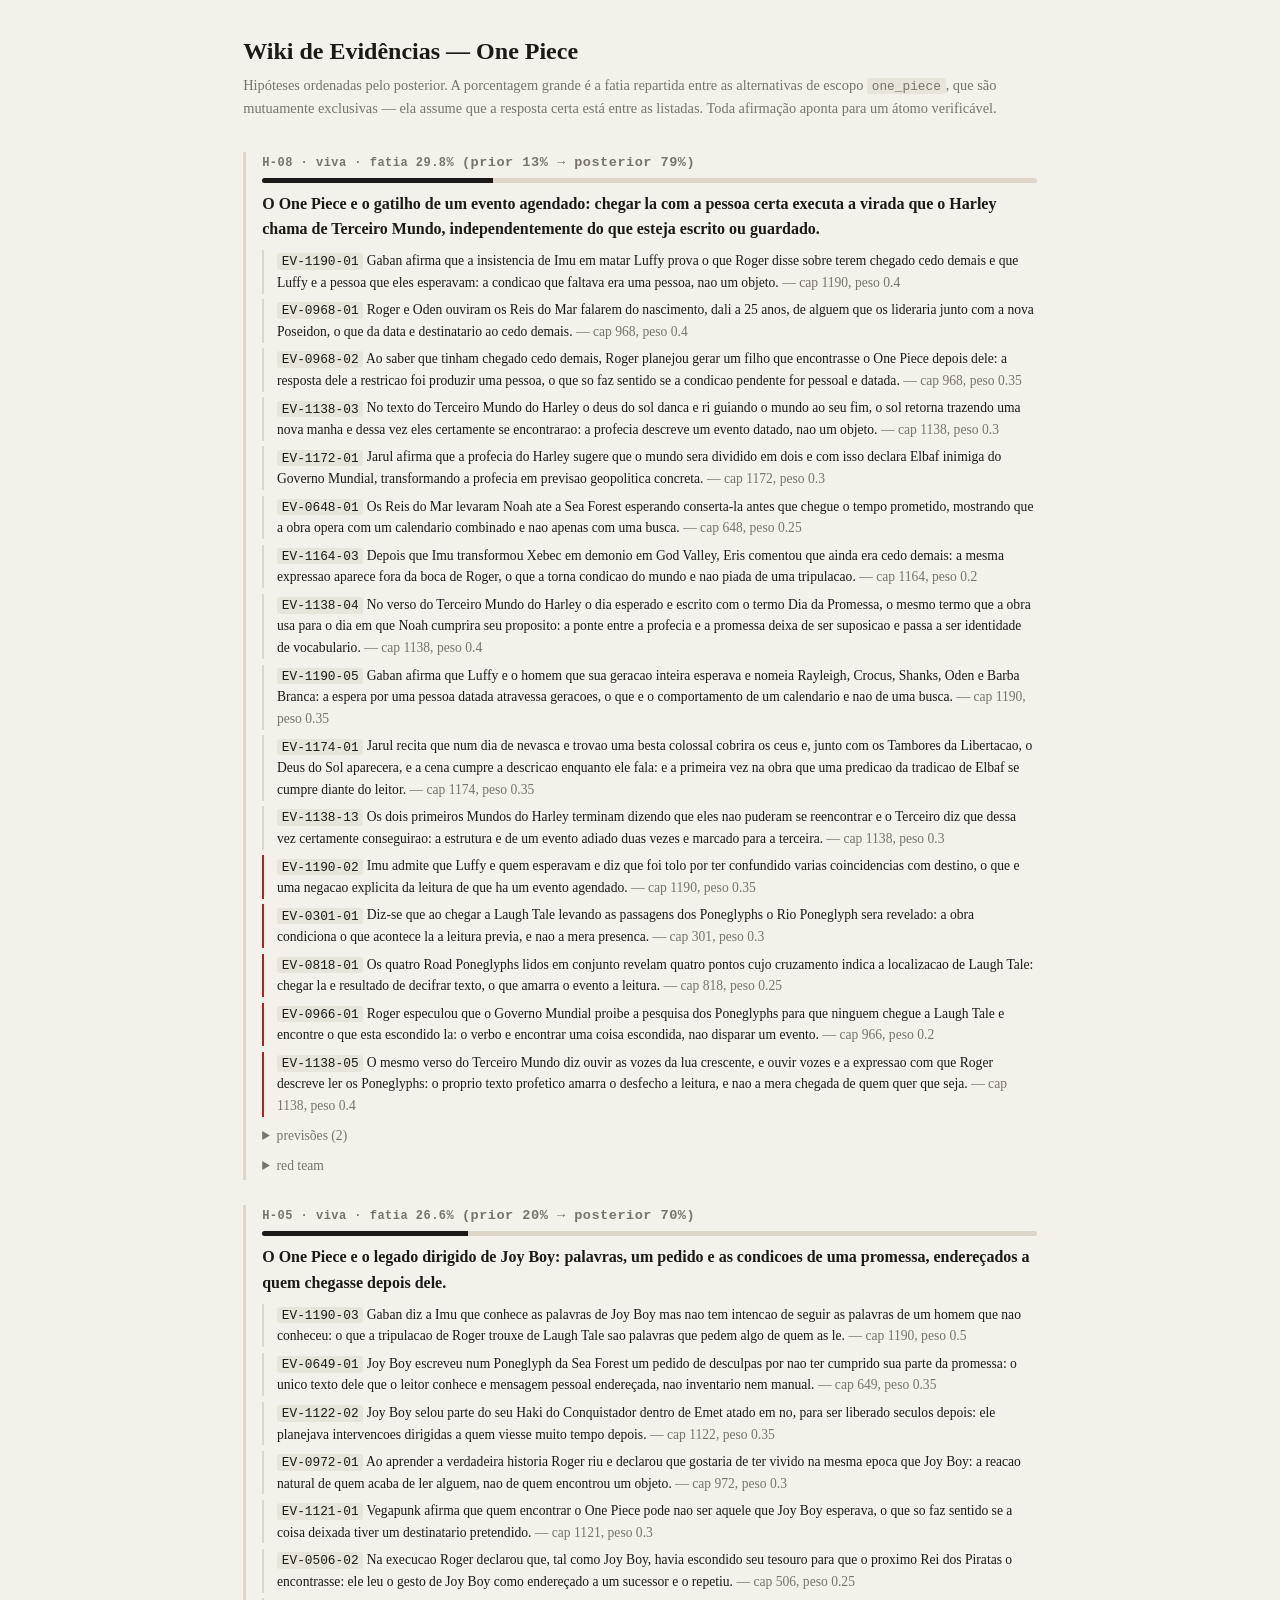
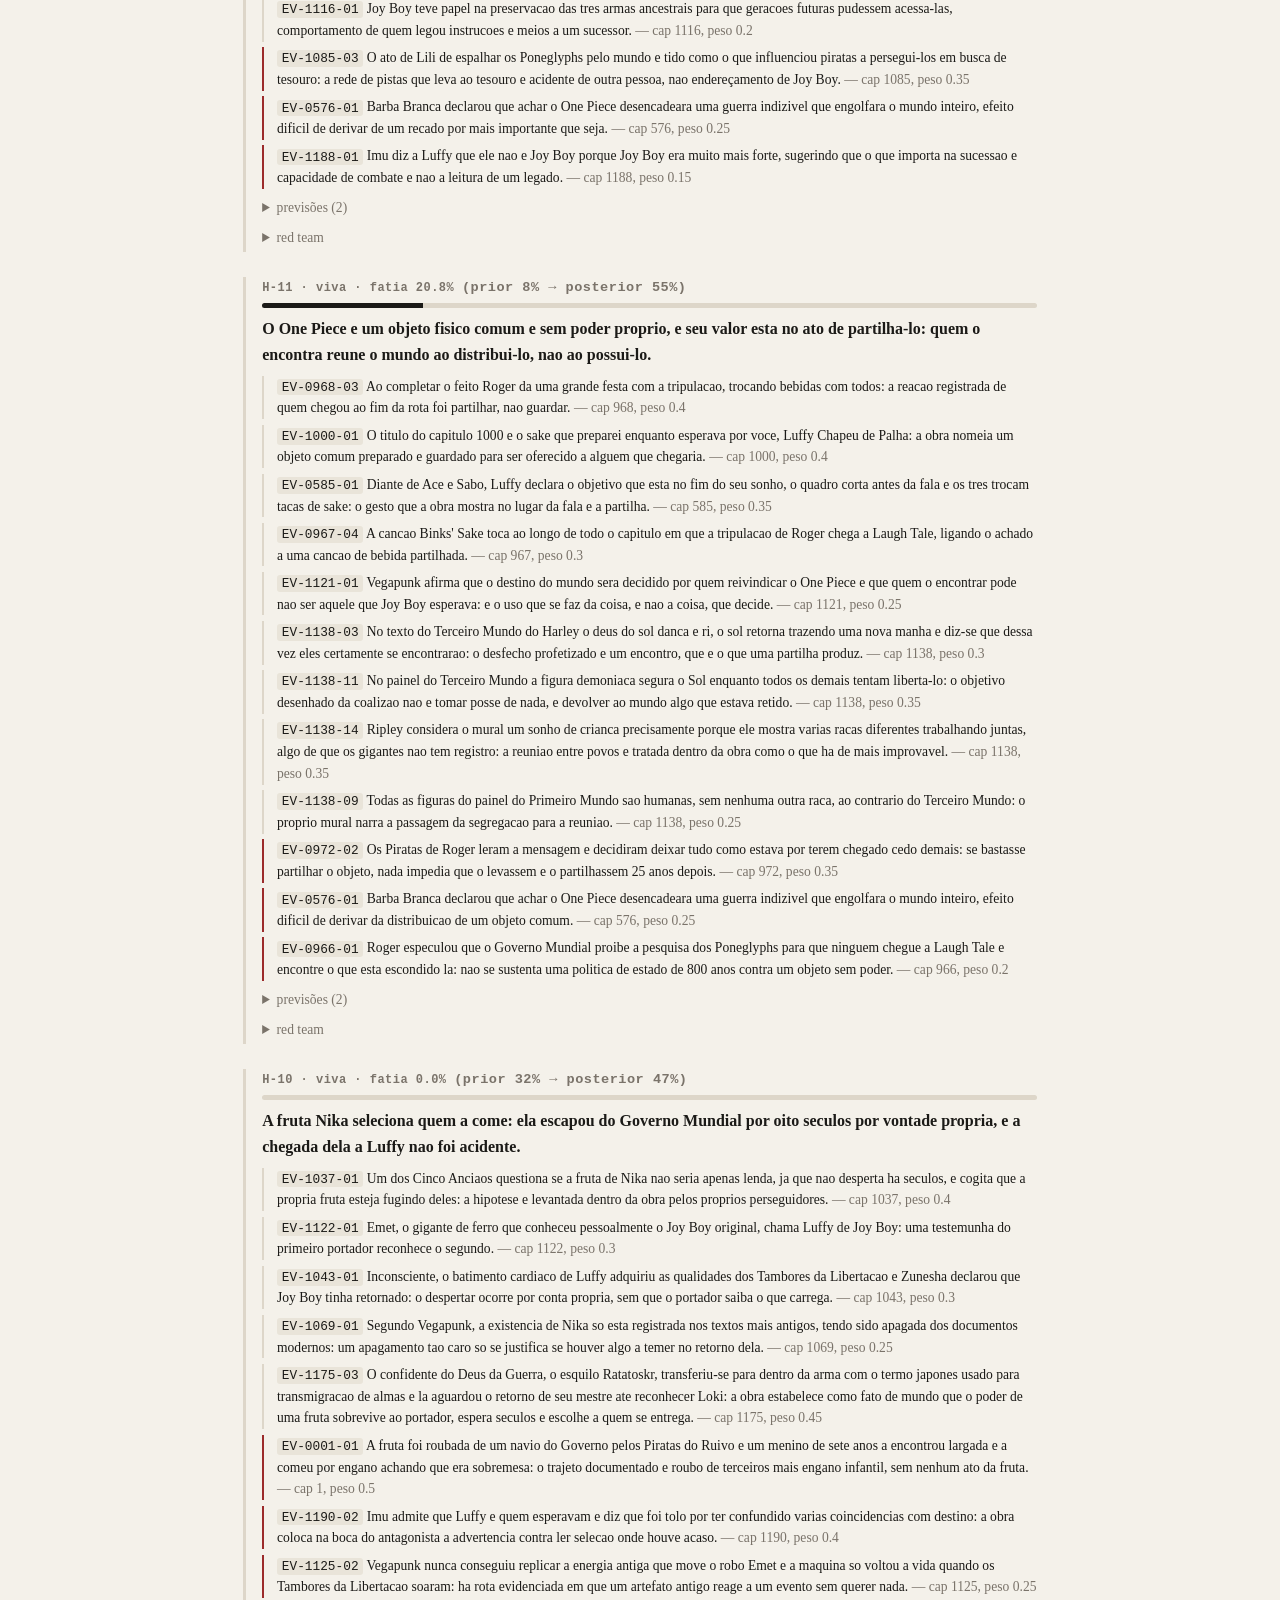
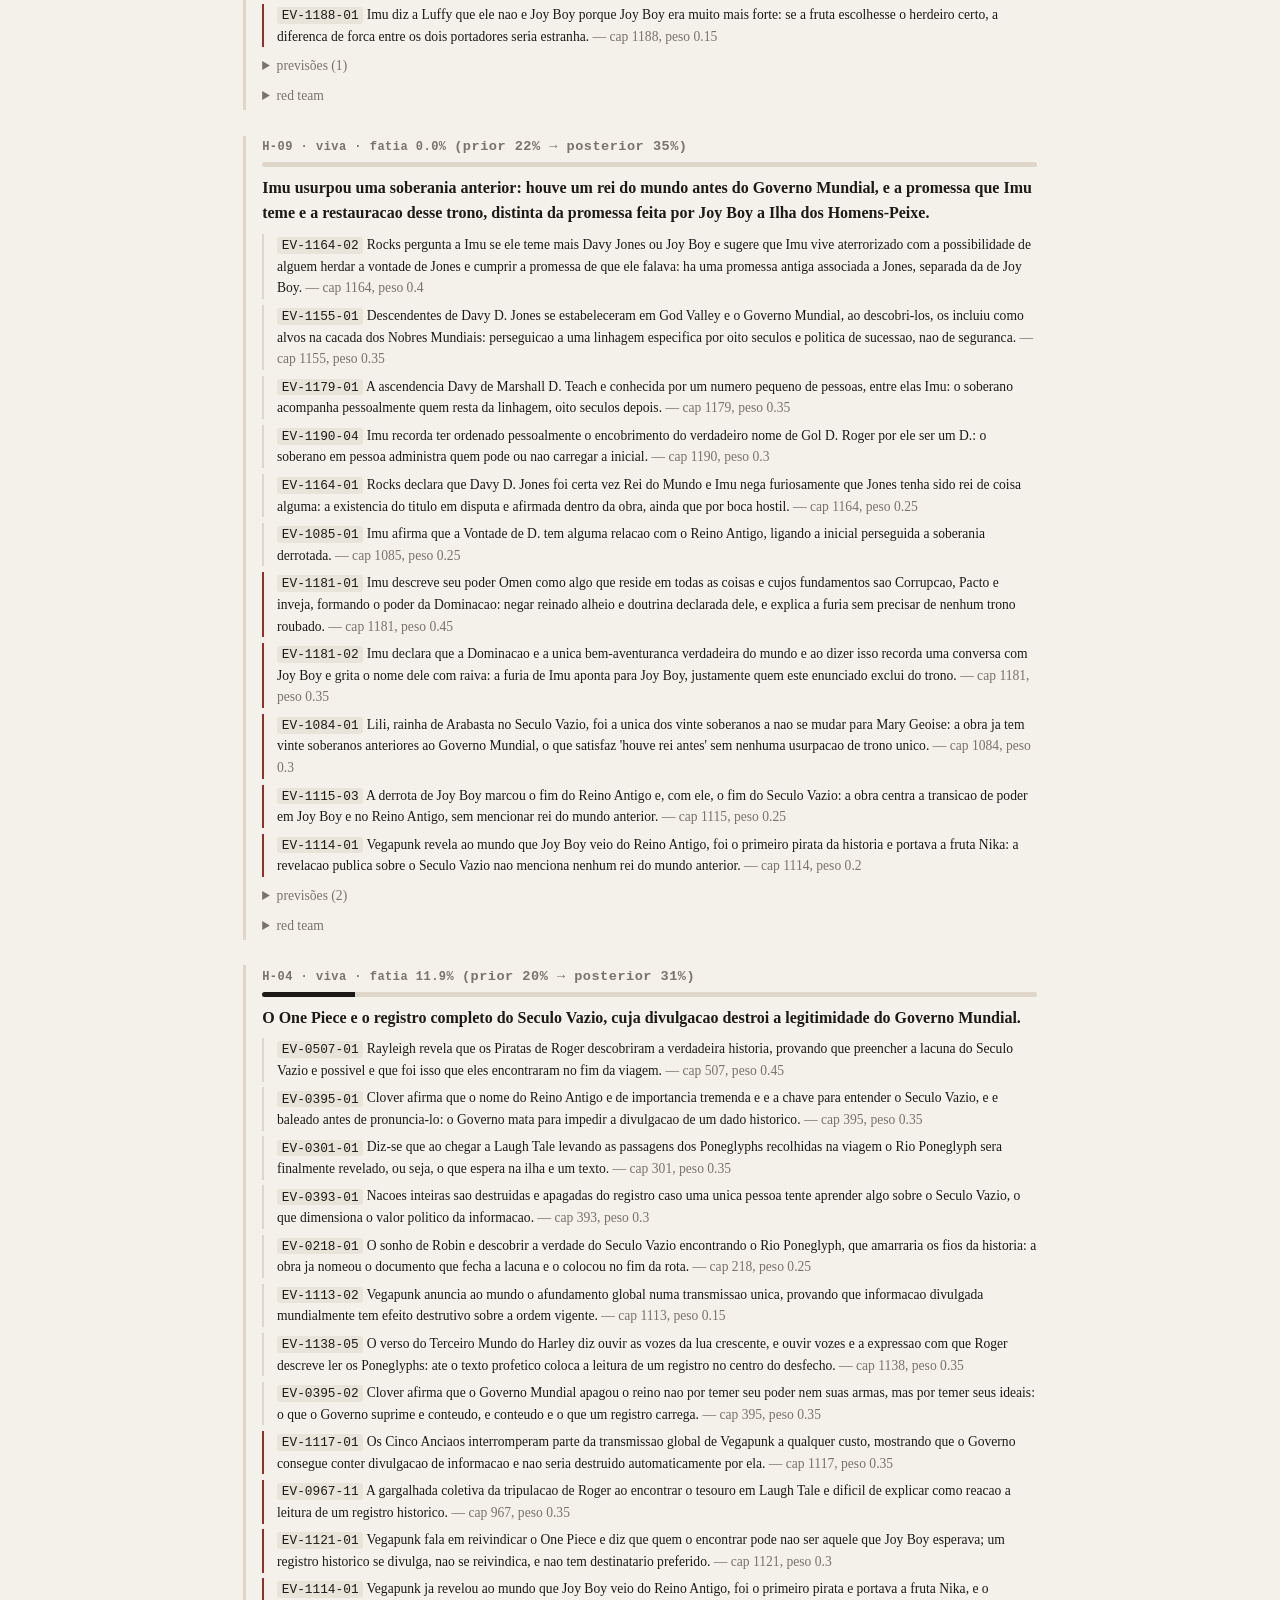
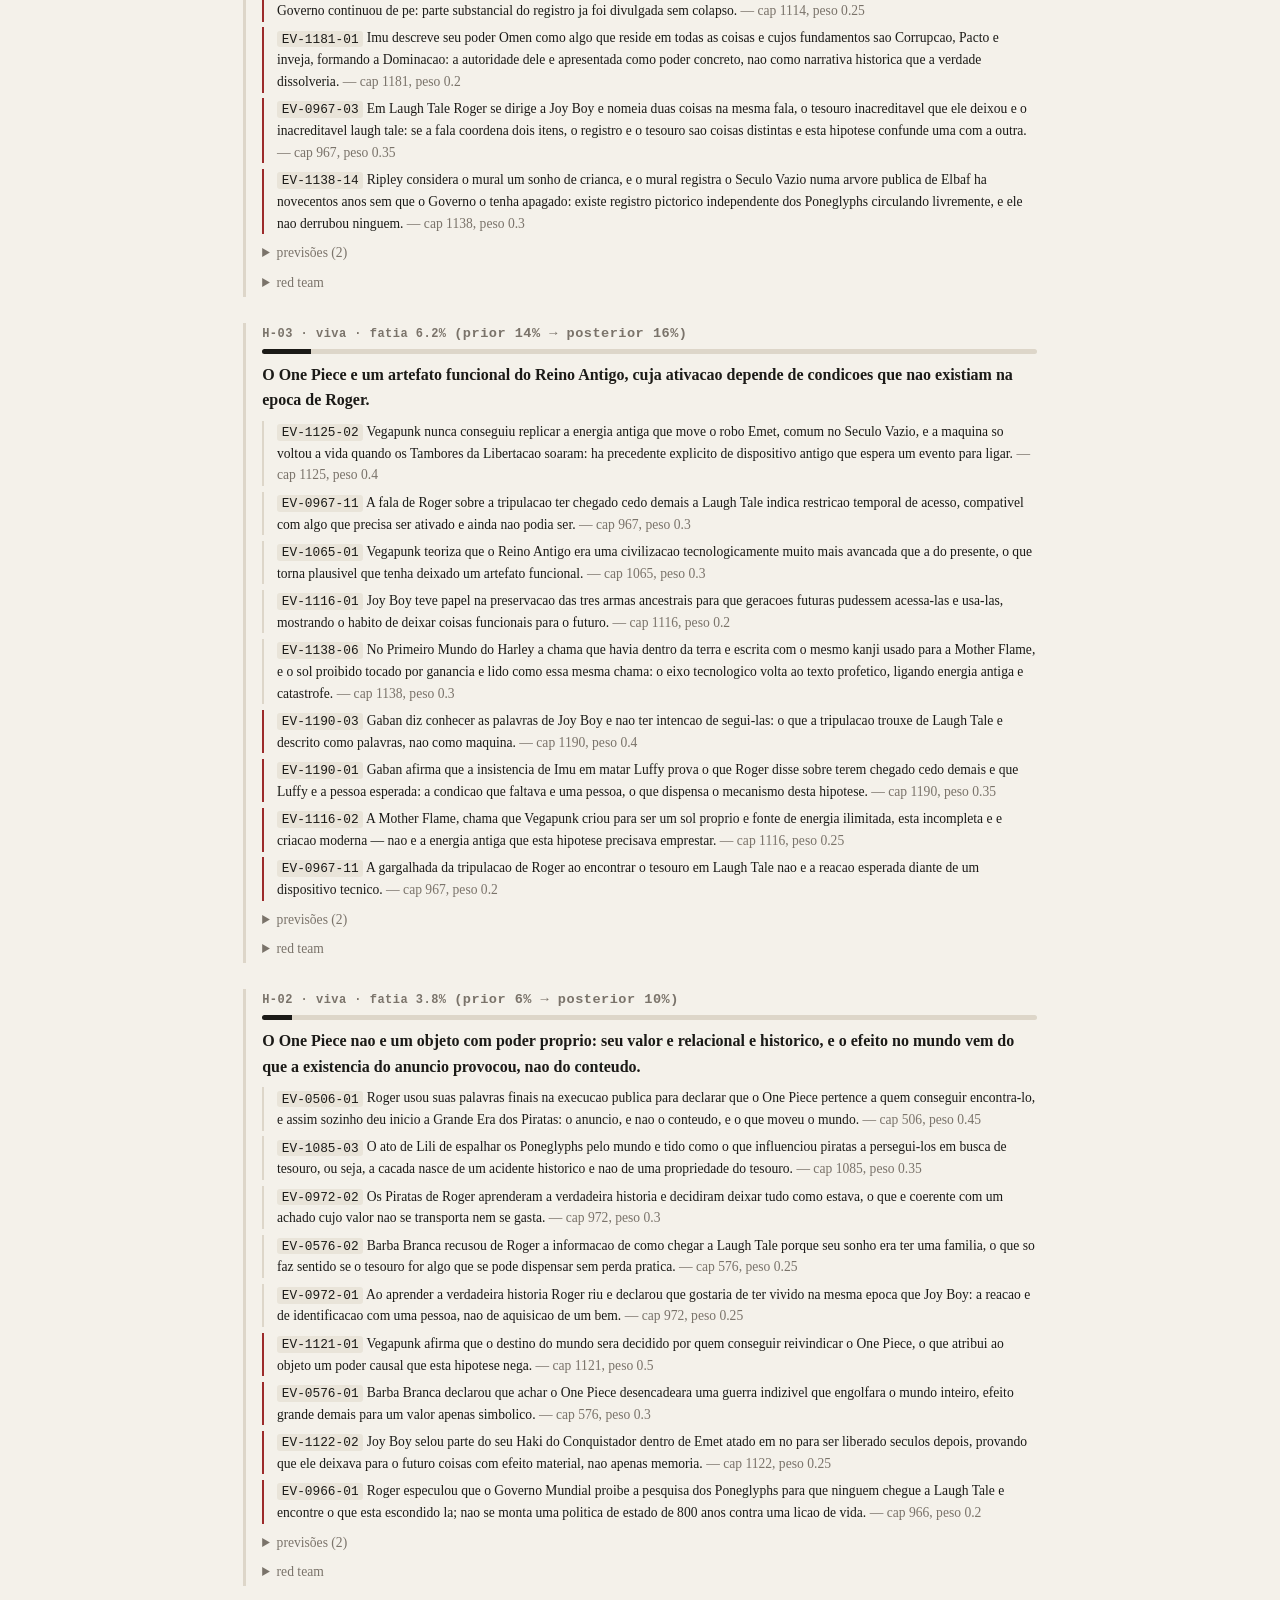
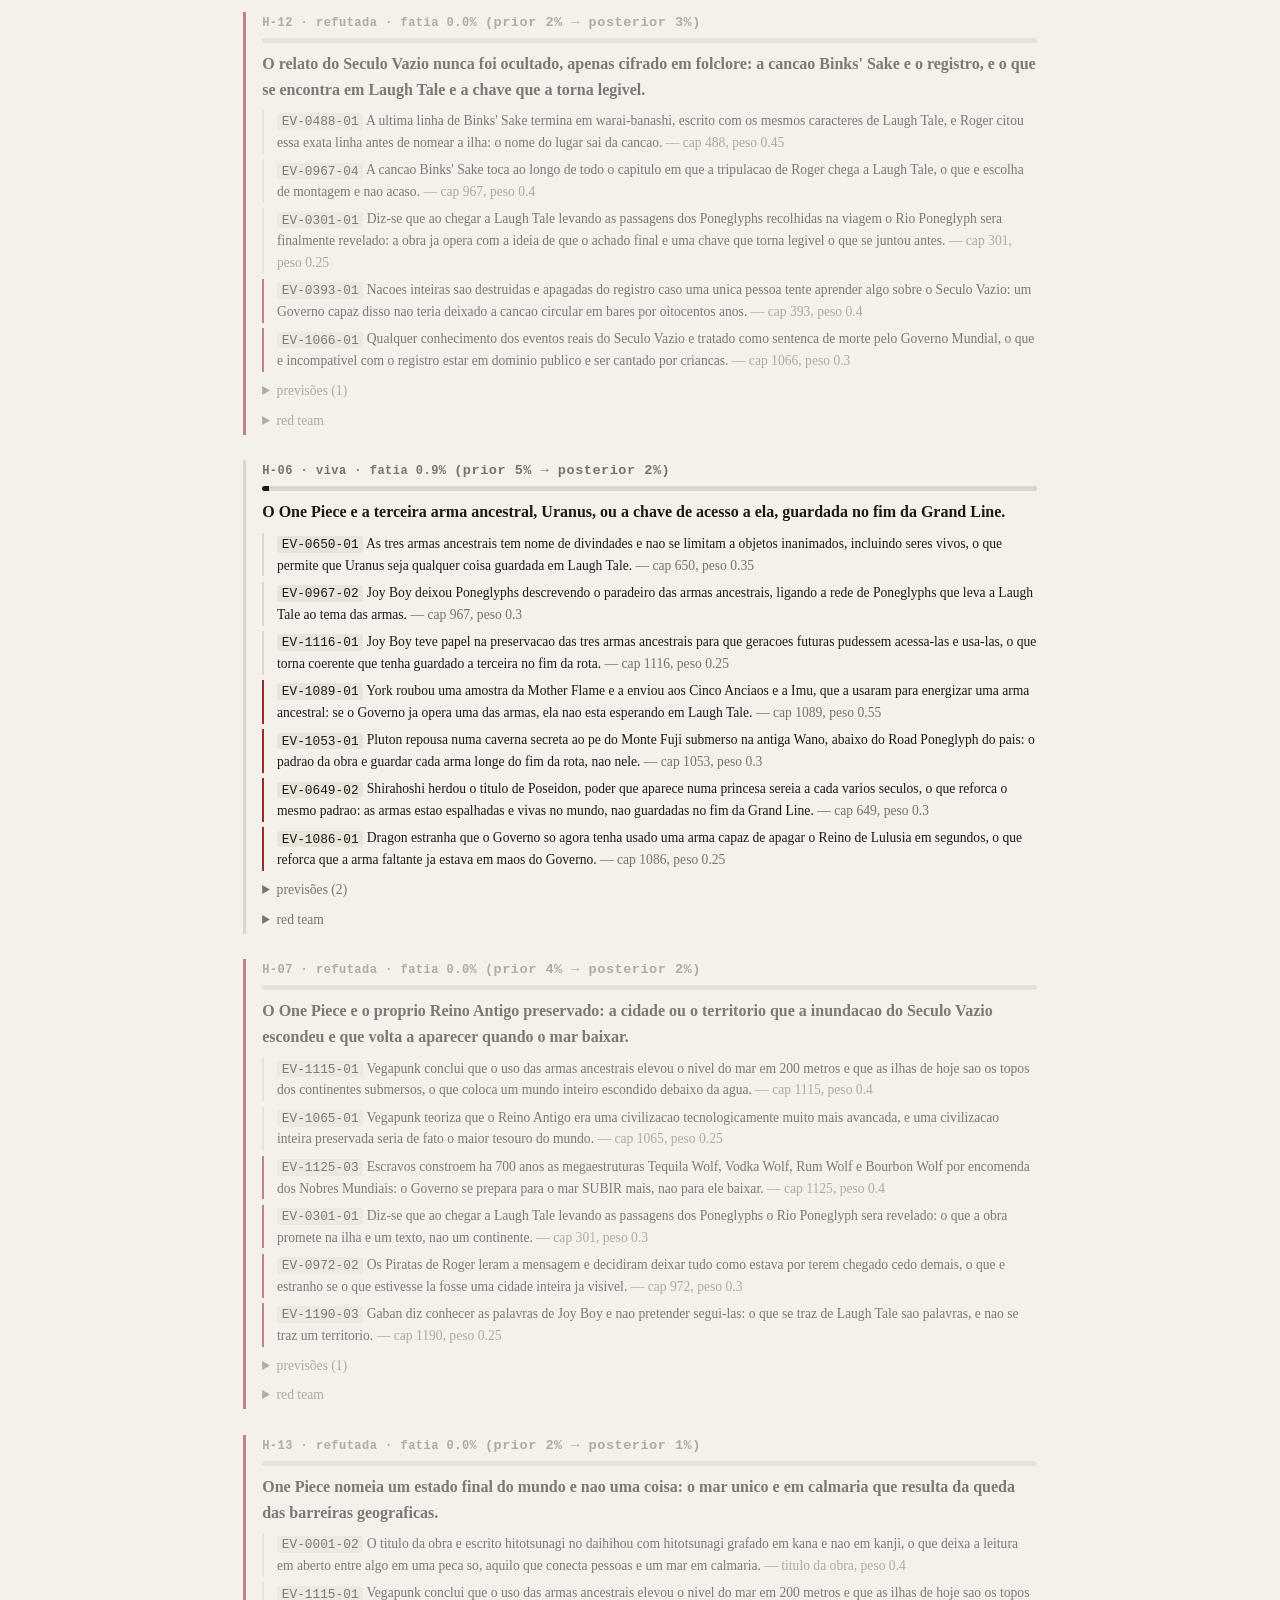
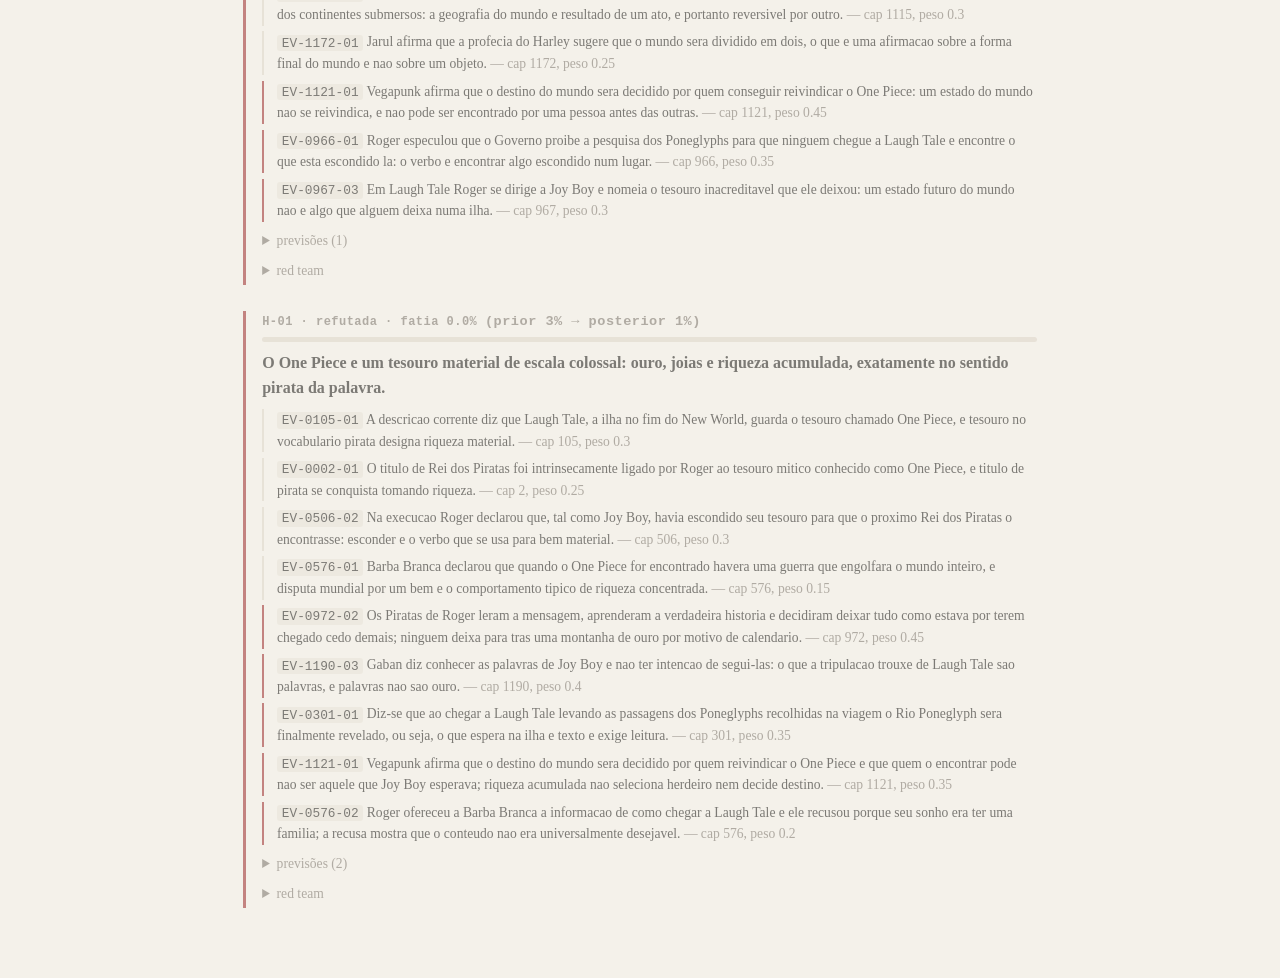
==== commit d444b42e: "Rodada 5: o mural de Elbaf a fundo, e uma troca de lideranca Tinhamos o mural em duas frases tiradas" ====
--- a/site/index.html
+++ b/site/index.html
@@ -27,7 +27,7 @@
 ela assume que a resposta certa está entre as listadas. Toda afirmação aponta para um
 átomo verificável.</div>
 <div id="app"></div>
-<script id="dados" type="application/json">{"evidencias": [{"id": "EV-0001-01", "fonte": "cap 1", "fonte_url": "https://onepiece.fandom.com/wiki/Nika", "tipo": "narracao", "confiabilidade": "canonico", "texto": "A fruta foi roubada de um navio do Governo pelos Piratas do Ruivo, e um menino de sete anos chamado Monkey D. Luffy a encontrou largada e a comeu por engano, achando que era sobremesa.", "atores": ["Monkey D. Luffy", "Shanks"], "temas": ["Nika", "Akuma no Mi", "Luffy"], "corpo": "O trajeto da fruta ate Luffy: roubo por terceiros mais engano de crianca. Qualquer hipotese de selecao tem que explicar por que a escolha se pareceu tanto com acaso."}, {"id": "EV-0001-02", "fonte": "titulo da obra", "fonte_url": "https://thelibraryofohara.com/2022/01/04/what-is-the-one-piece-the-ultimate-one-piece-theory/", "tipo": "narracao", "confiabilidade": "traducao_disputada", "texto": "O titulo da obra e escrito hitotsunagi no daihihou, o grande tesouro oculto, com hitotsunagi grafado em kana e nao em kanji, o que deixa a leitura em aberto entre algo em uma peca so, aquilo que conecta pessoas e um mar em calmaria.", "temas": ["One Piece", "nome", "traducao"], "corpo": "A grafia em kana e fato verificavel na capa. As tres leituras sao inferencia. Nenhuma hipotese do repositorio tratava o nome da obra como evidencia."}, {"id": "EV-0002-01", "fonte": "cap 2", "fonte_url": "https://onepiece.fandom.com/wiki/Great_Pirate_Era", "tipo": "narracao", "confiabilidade": "canonico", "texto": "O titulo de Rei dos Piratas foi intrinsecamente ligado por Roger ao tesouro mitico conhecido como One Piece.", "atores": ["Gol D. Roger"], "temas": ["One Piece", "Rei dos Piratas"], "corpo": "O titulo e o tesouro sao a mesma aposta desde o inicio da obra."}, {"id": "EV-0096-01", "fonte": "cap 96", "fonte_url": "https://onepiece.fandom.com/wiki/Monkey_D._Luffy", "tipo": "fala", "confiabilidade": "canonico", "texto": "Woop Slap pergunta, sobre Luffy, se aquilo e o sonho dele ou o destino dele.", "atores": ["Woop Slap"], "temas": ["destino", "sonho", "Luffy"], "corpo": "A obra poe a oposicao sonho/destino em cena muito antes de Imu a formular em 1190."}, {"id": "EV-0099-01", "fonte": "cap 99", "fonte_url": "https://onepiece.fandom.com/wiki/Gol_D._Roger", "tipo": "narracao", "confiabilidade": "canonico", "texto": "Testemunhas da execucao de Roger afirmam que ele sorriu pouco antes de morrer.", "atores": ["Gol D. Roger"], "temas": ["riso", "execucao", "Vontade de D."], "corpo": "O sorriso diante da morte e tratado na obra como marca dos portadores do D."}, {"id": "EV-0105-01", "fonte": "cap 105", "fonte_url": "https://onepiece.fandom.com/wiki/Laugh_Tale", "tipo": "narracao", "confiabilidade": "canonico", "texto": "Laugh Tale e a ilha no fim do New World que supostamente guarda o tesouro chamado One Piece.", "temas": ["Laugh Tale", "One Piece"], "corpo": "O 'supostamente' e da propria wiki: a existencia do tesouro na ilha e afirmada por terceiros, nao mostrada."}, {"id": "EV-0202-01", "fonte": "cap 202", "fonte_url": "https://onepiece.fandom.com/wiki/Void_Century", "tipo": "narracao", "confiabilidade": "canonico", "texto": "Nico Robin e uma das pouquissimas pessoas vivas capazes de ler a lingua antiga dos Poneglyphs.", "atores": ["Nico Robin"], "temas": ["Poneglyphs", "leitura"], "corpo": "Restricao de acesso: qualquer leitura do tesouro escrito depende de um numero minusculo de pessoas."}, {"id": "EV-0218-01", "fonte": "cap 218", "fonte_url": "https://onepiece.fandom.com/wiki/Void_Century", "tipo": "fala", "confiabilidade": "canonico", "texto": "O sonho de Robin e descobrir a verdade do Seculo Vazio encontrando o Rio Poneglyph, que amarraria os fios da historia.", "atores": ["Nico Robin", "Nefertari Cobra"], "temas": ["Rio Poneglyph", "Seculo Vazio"], "corpo": "O Rio Poneglyph e apresentado como o documento que fecha a lacuna historica."}, {"id": "EV-0272-01", "fonte": "cap 272", "fonte_url": "https://onepiece.fandom.com/wiki/Void_Century", "tipo": "narracao", "confiabilidade": "ambiguo", "texto": "Ha indicacao de que a Grande Guerra do Seculo Vazio levou a queda da cidade de Shandora.", "temas": ["Shandora", "Grande Guerra"], "corpo": "A wiki usa 'has been indicated' — nao ha afirmacao direta em texto."}, {"id": "EV-0287-01", "fonte": "cap 287", "fonte_url": "https://onepiece.fandom.com/wiki/Harley", "tipo": "narracao", "confiabilidade": "canonico", "texto": "Os Shandia antigos cultuavam deuses do sol, da terra, da floresta e da chuva.", "atores": ["Mousse"], "temas": ["Shandia", "deuses", "sol"], "corpo": "Paralelo estrutural com os deuses citados no Harley de Elbaf."}, {"id": "EV-0301-01", "fonte": "cap 301", "fonte_url": "https://onepiece.fandom.com/wiki/Laugh_Tale", "tipo": "narracao", "confiabilidade": "canonico", "texto": "Diz-se que ao chegar a Laugh Tale, se a pessoa levou consigo as passagens dos Poneglyphs recolhidas na viagem, o Rio Poneglyph sera finalmente revelado.", "temas": ["Laugh Tale", "Rio Poneglyph", "Poneglyphs"], "corpo": "Condicao de acesso: o que ha em Laugh Tale se revela em funcao do que o visitante trouxe."}, {"id": "EV-0344-01", "fonte": "cap 344", "fonte_url": "https://onepiece.fandom.com/wiki/Ancient_Weapons", "tipo": "narracao", "confiabilidade": "canonico", "texto": "Pluton e um navio de guerra ancestral construido na ilha de Water 7 durante o Seculo Vazio.", "temas": ["Pluton", "armas ancestrais", "Seculo Vazio"], "corpo": ""}, {"id": "EV-0392-01", "fonte": "cap 392", "fonte_url": "https://onepiece.fandom.com/wiki/Void_Century", "tipo": "fala", "confiabilidade": "canonico", "texto": "Pesquisar o Seculo Vazio e considerado pelo Governo Mundial o pior crime possivel.", "atores": ["Clou D. Clover"], "temas": ["Governo Mundial", "Seculo Vazio", "proibicao"], "corpo": ""}, {"id": "EV-0393-01", "fonte": "cap 393", "fonte_url": "https://onepiece.fandom.com/wiki/Void_Century", "tipo": "narracao", "confiabilidade": "canonico", "texto": "Nacoes inteiras sao destruidas e apagadas do registro caso uma unica pessoa tente aprender algo sobre o Seculo Vazio.", "temas": ["Governo Mundial", "Buster Call", "Ohara"], "corpo": "O custo que o Governo aceita pagar e a medida indireta do que ele esta escondendo."}, {"id": "EV-0395-01", "fonte": "cap 395", "fonte_url": "https://onepiece.fandom.com/wiki/Great_Kingdom", "tipo": "fala", "confiabilidade": "canonico", "texto": "Clover afirma que o nome do Reino Antigo e de importancia tremenda e e a chave para entender o Seculo Vazio, mas e baleado antes de pronuncia-lo.", "atores": ["Clou D. Clover", "Cinco Anciaos"], "temas": ["Reino Antigo", "nome", "Seculo Vazio"], "corpo": "Um nome, e nao um objeto, e o que o Governo interrompeu a tiros."}, {"id": "EV-0395-02", "fonte": "cap 395", "fonte_url": "https://onepiece.fandom.com/wiki/Great_Kingdom", "tipo": "fala", "confiabilidade": "canonico", "texto": "Clover afirma que o Governo Mundial apagou o reino nao por temer seu poder nem suas armas, mas por temer seus ideais.", "atores": ["Clou D. Clover", "Cinco Anciaos"], "temas": ["Reino Antigo", "ideais", "Governo Mundial"], "corpo": "O atomo que faltava no mesmo discurso de EV-0395-01. Muda o alvo da censura: nao e um crime que o Governo esconde, e um projeto politico alternativo."}, {"id": "EV-0395-03", "fonte": "cap 395", "fonte_url": "https://thelibraryofohara.com/2022/01/04/what-is-the-one-piece-the-ultimate-one-piece-theory/", "tipo": "narracao", "confiabilidade": "traducao_disputada", "texto": "No discurso de Clover o reino e descrito com um adjetivo comum, kyodai na oukoku, ou seja um reino imenso, e nao com um nome proprio.", "atores": ["Clou D. Clover"], "temas": ["Reino Antigo", "nome", "traducao"], "corpo": "Se procede, Reino Antigo e rotulo de fandom e nao designacao da obra, e podemos estar fundindo dois termos japoneses distintos: o de Clover em 395 e o de Vegapunk em 1114. Pendencia: conferir o raw dos dois capitulos."}, {"id": "EV-0399-01", "fonte": "cap 399", "fonte_url": "https://onepiece.fandom.com/wiki/Ancient_Weapons", "tipo": "narracao", "confiabilidade": "canonico", "texto": "Franky queimou as plantas de Pluton depois de concluir que Robin, unica capaz de reviver as armas ancestrais, nao pretendia usa-las.", "atores": ["Franky", "Nico Robin", "Spandam"], "temas": ["Pluton", "armas ancestrais"], "corpo": ""}, {"id": "EV-0488-01", "fonte": "cap 488", "fonte_url": "https://thelibraryofohara.com/2022/01/04/what-is-the-one-piece-the-ultimate-one-piece-theory/", "tipo": "narracao", "confiabilidade": "ambiguo", "texto": "A ultima linha de Binks' Sake termina em warai-banashi, escrito com os mesmos caracteres de Laugh Tale, e Roger citou essa exata linha antes de nomear a ilha.", "atores": ["Gol D. Roger", "Brook"], "temas": ["Laugh Tale", "riso", "Binks' Sake", "nome"], "corpo": "Corrigido em 2026-08-11. A versao anterior dizia que a linha continha a expressao\n'funny tale' e classificava a ligacao como coincidencia de secao de trivia. O\ntermo japones e 笑i-banashi, literalmente historia de rir, e e o mesmo termo do\nnome da ilha: 'funny tale' era escolha de tradutor ingles, nao o texto. A\nconfiabilidade subiu de ambiguo-fraco para ambiguo com a ligacao lexical\nregistrada, e o peso interpretativo caiu."}, {"id": "EV-0506-01", "fonte": "cap 506", "fonte_url": "https://onepiece.fandom.com/wiki/Gol_D._Roger", "tipo": "fala", "confiabilidade": "canonico", "texto": "Roger usou suas palavras finais na execucao publica para declarar abertamente que o One Piece pertence a quem conseguir encontra-lo, e assim sozinho deu inicio a Grande Era dos Piratas.", "atores": ["Gol D. Roger"], "temas": ["One Piece", "Era dos Piratas", "anuncio"], "corpo": "O Governo montou a execucao como espetaculo para desencorajar a pirataria e obteve o contrario."}, {"id": "EV-0506-02", "fonte": "cap 506", "fonte_url": "https://onepiece.fandom.com/wiki/Great_Pirate_Era", "tipo": "narracao", "confiabilidade": "ambiguo", "texto": "Na execucao Roger declarou que, tal como Joy Boy, havia escondido seu tesouro para que o proximo Rei dos Piratas o encontrasse.", "atores": ["Gol D. Roger", "Joy Boy"], "temas": ["One Piece", "esconder", "sucessao"], "corpo": "Marcado ambiguo: e a formulacao de resumo da wiki, sem citacao de painel. Se confirmada, implica que o One Piece de hoje inclui algo que Roger acrescentou."}, {"id": "EV-0507-01", "fonte": "cap 507", "fonte_url": "https://onepiece.fandom.com/wiki/Void_Century", "tipo": "fala", "confiabilidade": "canonico", "texto": "Rayleigh revela que os Piratas de Roger descobriram a verdadeira historia, provando que preencher a lacuna do Seculo Vazio e possivel.", "atores": ["Silvers Rayleigh", "Nico Robin"], "temas": ["Seculo Vazio", "verdadeira historia", "Roger"], "corpo": "Ancora decisiva: o que Roger achou incluiu informacao historica, seja ou nao apenas isso."}, {"id": "EV-0507-02", "fonte": "cap 507", "fonte_url": "https://onepiece.fandom.com/wiki/Void_Century", "tipo": "fala", "confiabilidade": "ambiguo", "texto": "Rayleigh disse acreditar que sua tripulacao e os estudiosos de Ohara tinham sido apressados demais, e encorajou Robin a ver o mundo para chegar a conclusao diferente da deles.", "atores": ["Silvers Rayleigh", "Nico Robin"], "temas": ["Roger", "Ohara", "cedo demais"], "corpo": "Marcado ambiguo: a wiki traz na seccao de trivia, sem citar capitulo na frase."}, {"id": "EV-0576-01", "fonte": "cap 576", "fonte_url": "https://onepiece.fandom.com/wiki/Void_Century", "tipo": "fala", "confiabilidade": "canonico", "texto": "Barba Branca declarou que um dia o One Piece sera encontrado e que isso desencadeara uma guerra indizivel que engolfara o mundo inteiro.", "atores": ["Edward Newgate"], "temas": ["One Piece", "guerra", "profecia"], "corpo": "Previsao interna a obra sobre o efeito de achar o tesouro — util para discriminar hipoteses."}, {"id": "EV-0576-02", "fonte": "cap 576", "fonte_url": "https://onepiece.fandom.com/wiki/Laugh_Tale", "tipo": "narracao", "confiabilidade": "canonico", "texto": "Roger ofereceu a Barba Branca a informacao de como chegar a Laugh Tale, e Barba Branca recusou porque seu sonho era ter uma familia.", "atores": ["Gol D. Roger", "Edward Newgate"], "temas": ["Laugh Tale", "recusa"], "corpo": "Alguem informado do caminho recusou o tesouro sem hesitar."}, {"id": "EV-0585-01", "fonte": "cap 585", "fonte_url": "https://onepiece.fandom.com/wiki/Monkey_D._Luffy", "tipo": "narracao", "confiabilidade": "canonico", "texto": "Diante de Ace e Sabo, Luffy declara qual e o objetivo que esta no fim do seu sonho, mas o quadro corta antes da fala e mostra apenas a reacao dos dois, que em seguida trocam tacas de sake.", "atores": ["Monkey D. Luffy", "Portgas D. Ace", "Sabo"], "temas": ["sonho", "sake", "Luffy"], "corpo": "A obra esconde deliberadamente o conteudo da declaracao. Qualquer hipotese sobre o que Luffy quer no fim depende de uma fala que Oda cortou."}, {"id": "EV-0647-01", "fonte": "cap 647", "fonte_url": "https://onepiece.fandom.com/wiki/Joy_Boy", "tipo": "narracao", "confiabilidade": "canonico", "texto": "A queda do navio Noah foi detida por Reis do Mar convocados inconscientemente por Shirahoshi, preservando a promessa da Ilha dos Homens-Peixe.", "atores": ["Shirahoshi", "Monkey D. Luffy"], "temas": ["Noah", "promessa", "Poseidon"], "corpo": ""}, {"id": "EV-0648-01", "fonte": "cap 648", "fonte_url": "https://onepiece.fandom.com/wiki/Joy_Boy", "tipo": "narracao", "confiabilidade": "canonico", "texto": "Os Reis do Mar levaram Noah ate a Sea Forest esperando conserta-la antes que chegue o tempo prometido.", "temas": ["Noah", "tempo determinado", "Sea Forest"], "corpo": "O 'tempo prometido' aparece aqui como marco futuro agendado, nao como metafora."}, {"id": "EV-0649-01", "fonte": "cap 649", "fonte_url": "https://onepiece.fandom.com/wiki/Joy_Boy", "tipo": "narracao", "confiabilidade": "canonico", "texto": "Joy Boy escreveu num Poneglyph da Sea Forest um pedido de desculpas por nao ter cumprido sua parte da promessa feita a Ilha dos Homens-Peixe.", "atores": ["Joy Boy"], "temas": ["Joy Boy", "promessa", "Poneglyphs", "desculpas"], "corpo": "O unico texto de Joy Boy que o leitor viu ate agora e um pedido de desculpas, nao um mapa nem um inventario."}, {"id": "EV-0649-02", "fonte": "cap 649", "fonte_url": "https://onepiece.fandom.com/wiki/Ancient_Weapons", "tipo": "narracao", "confiabilidade": "canonico", "texto": "Shirahoshi herdou o titulo de Poseidon, o poder de falar com os Reis do Mar que aparece numa princesa sereia a cada varios seculos.", "atores": ["Shirahoshi", "Neptune"], "temas": ["Poseidon", "armas ancestrais"], "corpo": ""}, {"id": "EV-0650-01", "fonte": "cap 650", "fonte_url": "https://onepiece.fandom.com/wiki/Ancient_Weapons", "tipo": "narracao", "confiabilidade": "canonico", "texto": "As tres armas ancestrais tem nome de divindades e nao se limitam a objetos inanimados: incluem seres vivos.", "temas": ["armas ancestrais", "Uranus", "Poseidon", "Pluton"], "corpo": "Consequencia direta: Uranus pode ser pessoa, criatura, lugar ou coisa."}, {"id": "EV-0722-01", "fonte": "cap 722", "fonte_url": "https://onepiece.fandom.com/wiki/Void_Century", "tipo": "narracao", "confiabilidade": "canonico", "texto": "Ha 800 anos, dezenove dos vinte monarcas se mudaram para Mary Geoise apos a fundacao do Governo Mundial, e apenas os Nefertari permaneceram.", "atores": ["Nefertari Lili"], "temas": ["vinte reinos", "Mary Geoise", "Governo Mundial"], "corpo": "Data a fundacao da cidade e ancora EV-1084-01 num capitulo proprio."}, {"id": "EV-0763-01", "fonte": "cap 763", "fonte_url": "https://onepiece.fandom.com/wiki/Void_Century", "tipo": "fala", "confiabilidade": "canonico", "texto": "Rosinante afirma que o 'D.' foi herdado secretamente pelo mundo ao longo da historia e que numa certa terra o Cla de D. era chamado de Inimigo Natural de Deus.", "atores": ["Donquixote Rosinante"], "temas": ["Vontade de D.", "Deus"], "corpo": ""}, {"id": "EV-0818-01", "fonte": "cap 818", "fonte_url": "https://onepiece.fandom.com/wiki/Laugh_Tale", "tipo": "narracao", "confiabilidade": "canonico", "texto": "Os quatro Road Poneglyphs, lidos em conjunto, revelam quatro pontos cujo cruzamento indica a localizacao de Laugh Tale.", "temas": ["Road Poneglyphs", "Laugh Tale"], "corpo": "O acesso e criptografico e distribuido: quatro chaves em maos diferentes."}, {"id": "EV-0818-02", "fonte": "cap 818", "fonte_url": "https://onepiece.fandom.com/wiki/Poneglyph", "tipo": "fala", "confiabilidade": "canonico", "texto": "Os Poneglyphs foram inventados pelo cla Kouzuki, cujos ancestrais os esculpiram no fim do Seculo Vazio.", "atores": ["Nekomamushi", "Kouzuki"], "temas": ["Poneglyphs", "Kouzuki", "Seculo Vazio"], "corpo": "Elo material entre Wano e a preservacao da historia."}, {"id": "EV-0820-01", "fonte": "cap 820", "fonte_url": "https://onepiece.fandom.com/wiki/Laugh_Tale", "tipo": "fala", "confiabilidade": "ambiguo", "texto": "Inuarashi afirma que a ilha final da Grand Line, Lodestar, explicaria como buscar os quatro Road Poneglyphs, e Nami objeta que Crocus dissera que a ilha final era Laugh Tale.", "atores": ["Inuarashi", "Nami", "Crocus"], "temas": ["Laugh Tale", "Lodestar", "Road Poneglyphs"], "corpo": "Tensao textual entre Lodestar e Laugh Tale que EV-0818-01 nao registra."}, {"id": "EV-0821-01", "fonte": "cap 821", "fonte_url": "https://onepiece.fandom.com/wiki/Zunesha", "tipo": "narracao", "confiabilidade": "canonico", "texto": "Zunesha foi sentenciada a caminhar eternamente e a so agir sob ordem, como punicao por um crime cometido ha 800 anos.", "atores": ["Zunesha"], "temas": ["Zunesha", "Seculo Vazio", "punicao"], "corpo": "Uma testemunha viva da guerra, condenada a obedecer. EV-1040-01 so registra a camaradagem com Joy Boy."}, {"id": "EV-0908-01", "fonte": "cap 908", "fonte_url": "https://onepiece.fandom.com/wiki/Void_Century", "tipo": "imagem", "confiabilidade": "canonico", "texto": "Imu demonstra interesse particular por Vivi, descendente da rainha Lili de Arabasta.", "atores": ["Imu", "Nefertari Vivi"], "temas": ["Imu", "Lili", "Arabasta"], "corpo": ""}, {"id": "EV-0966-01", "fonte": "cap 966", "fonte_url": "https://onepiece.fandom.com/wiki/Laugh_Tale", "tipo": "fala", "confiabilidade": "canonico", "texto": "Roger especulou que o Governo Mundial proibe a pesquisa dos Poneglyphs justamente para que ninguem chegue a Laugh Tale e encontre o que esta escondido la.", "atores": ["Gol D. Roger"], "temas": ["Governo Mundial", "Laugh Tale", "Poneglyphs"], "corpo": "A proibicao e apresentada como bloqueio de acesso a um lugar, nao so de acesso a uma informacao."}, {"id": "EV-0967-02", "fonte": "cap 967", "fonte_url": "https://onepiece.fandom.com/wiki/Joy_Boy", "tipo": "narracao", "confiabilidade": "canonico", "texto": "Joy Boy deixou Poneglyphs descrevendo o paradeiro das armas ancestrais.", "atores": ["Joy Boy"], "temas": ["Poneglyphs", "armas ancestrais", "Joy Boy"], "corpo": "Quem esconde armas tambem deixou o mapa delas — o gesto e de transmissao, nao de ocultacao."}, {"id": "EV-0967-03", "fonte": "cap 967", "fonte_url": "https://thelibraryofohara.com/2022/01/04/what-is-the-one-piece-the-ultimate-one-piece-theory/", "tipo": "fala", "confiabilidade": "ambiguo", "texto": "Em Laugh Tale, Roger se dirige a Joy Boy e nomeia duas coisas na mesma fala: o tesouro inacreditavel que ele deixou e o inacreditavel laugh tale.", "atores": ["Gol D. Roger", "Joy Boy"], "temas": ["Laugh Tale", "tesouro", "riso"], "corpo": "Marcado ambiguo porque o argumento e sintatico e depende de a estrutura original coordenar dois itens. Se coordenar, o relato e o tesouro sao coisas distintas na mesma ilha."}, {"id": "EV-0967-04", "fonte": "cap 967", "fonte_url": "https://thelibraryofohara.com/2022/01/04/what-is-the-one-piece-the-ultimate-one-piece-theory/", "tipo": "narracao", "confiabilidade": "canonico", "texto": "A cancao Binks' Sake toca ao longo de todo o capitulo em que a tripulacao de Roger chega a Laugh Tale.", "atores": ["Gol D. Roger"], "temas": ["Binks' Sake", "Laugh Tale", "riso"], "corpo": "Juntura diegetica: a cancao mais antiga da obra toca exatamente na cena do achado."}, {"id": "EV-0967-11", "fonte": "cap 967", "fonte_url": "https://onepiece.fandom.com/wiki/Chapter_967", "tipo": "narracao", "confiabilidade": "canonico", "texto": "A tripulacao de Roger gargalha ao encontrar o tesouro em Laugh Tale, e Roger comenta que chegaram cedo demais.", "atores": ["Gol D. Roger", "Rayleigh", "Oden"], "temas": ["Laugh Tale", "One Piece", "riso", "Joy Boy"], "corpo": "O riso coletivo e a restricao temporal sao as duas ancoras mais fortes de\nqualquer hipotese sobre o tesouro."}, {"id": "EV-0968-01", "fonte": "cap 968", "fonte_url": "https://onepiece.fandom.com/wiki/Joy_Boy", "tipo": "fala", "confiabilidade": "canonico", "texto": "Roger e Oden ouviram os Reis do Mar falarem do nascimento, dali a 25 anos, de alguem que os lideraria, junto com a nova Poseidon.", "atores": ["Gol D. Roger", "Kouzuki Oden"], "temas": ["tempo determinado", "Poseidon", "Reis do Mar"], "corpo": "Aqui o 'cedo demais' ganha numero: 25 anos."}, {"id": "EV-0968-02", "fonte": "cap 968", "fonte_url": "https://onepiece.fandom.com/wiki/Gol_D._Roger", "tipo": "narracao", "confiabilidade": "canonico", "texto": "Ao saber que tinham chegado cedo demais, Roger planejou gerar um filho que encontrasse o One Piece depois dele.", "atores": ["Gol D. Roger", "Portgas D. Ace"], "temas": ["cedo demais", "sucessao", "One Piece"], "corpo": "A resposta de Roger a 'cedo demais' foi produzir uma pessoa, nao construir um mecanismo nem esconder melhor um objeto."}, {"id": "EV-0968-03", "fonte": "cap 968", "fonte_url": "https://onepiece.fandom.com/wiki/Gol_D._Roger", "tipo": "narracao", "confiabilidade": "canonico", "texto": "Ao completar o feito, Roger da uma grande festa com a tripulacao, trocando bebidas com todos.", "atores": ["Gol D. Roger"], "temas": ["festa", "sake", "Laugh Tale"], "corpo": "A reacao registrada de quem chegou ao fim da rota foi rir e depois dar uma festa."}, {"id": "EV-0969-01", "fonte": "cap 969", "fonte_url": "https://onepiece.fandom.com/wiki/Gol_D._Roger", "tipo": "narracao", "confiabilidade": "canonico", "texto": "Ao receber a noticia da execucao de Roger, Oden chorou e riu ao mesmo tempo, maravilhado com os feitos de Roger em vida.", "atores": ["Kouzuki Oden", "Gol D. Roger"], "temas": ["riso", "Oden", "execucao"], "corpo": "Segunda ocorrencia do par riso/tragedia associado ao que a tripulacao aprendeu."}, {"id": "EV-0972-01", "fonte": "cap 972", "fonte_url": "https://onepiece.fandom.com/wiki/Joy_Boy", "tipo": "fala", "confiabilidade": "canonico", "texto": "Ao aprender a verdadeira historia, Roger riu e declarou que gostaria de ter vivido na mesma epoca que Joy Boy.", "atores": ["Gol D. Roger", "Joy Boy"], "temas": ["riso", "Joy Boy", "Laugh Tale"], "corpo": "Corrigido em 2026-08-11. A versao anterior dizia que Roger 'achou a historia\nhilaria'. A obra nao diz que o relato era engracado — diz que causou riso, e o\nriso pode ser de alegria, de alivio ou de reconhecimento. A palavra 'hilaria'\nveio da parafrase da wiki e estava sustentando peso em H-02, H-05 e H-08.\n\nNota de leitura que vale para todos os atomos de riso deste repositorio: em\njapones 笑う cobre rir e sorrir com o mesmo verbo. A distincao entre 'sorriu' e\n'gargalhou' nas nossas traducoes e artefato, nao dado."}, {"id": "EV-0972-02", "fonte": "cap 972", "fonte_url": "https://onepiece.fandom.com/wiki/Joy_Boy", "tipo": "narracao", "confiabilidade": "canonico", "texto": "Os Piratas de Roger leram a mensagem em Laugh Tale, aprenderam a verdadeira historia e decidiram deixar tudo como estava ao perceber que tinham chegado cedo demais.", "atores": ["Gol D. Roger"], "temas": ["Laugh Tale", "cedo demais", "mensagem"], "corpo": "Deixar como estava e uma escolha ativa: eles podiam ter levado, e nao levaram."}, {"id": "EV-1000-01", "fonte": "cap 1000", "fonte_url": "https://onepiece.fandom.com/wiki/Chapter_1000", "tipo": "narracao", "confiabilidade": "canonico", "texto": "O titulo completo do capitulo 1000 e o sake que preparei enquanto esperava por voce, Luffy Chapeu de Palha.", "atores": ["Monkey D. Luffy"], "temas": ["sake", "espera", "Luffy"], "corpo": "Quem fala no titulo nao e nomeado. A leitura corrente atribui a Yamato pelo pronome usado no japones; ha quem atribua a Joy Boy."}, {"id": "EV-1000-02", "fonte": "cap 1000", "fonte_url": "https://onepiece.fandom.com/wiki/Portgas_D._Ace", "tipo": "fala", "confiabilidade": "canonico", "texto": "Ace revela a Yamato o objetivo que esta no fim do sonho de Luffy, e Yamato reconhece que bate com o que Oden registrara no diario sobre o que Roger dissera.", "atores": ["Portgas D. Ace", "Yamato", "Kouzuki Oden"], "temas": ["sonho", "Roger", "Luffy"], "corpo": "Como o objetivo esta no FIM do sonho, ele e posterior e distinto de ser Rei dos Piratas — e Roger declarou o mesmo."}, {"id": "EV-1014-01", "fonte": "cap 1014", "fonte_url": "https://onepiece.fandom.com/wiki/Joy_Boy", "tipo": "fala", "confiabilidade": "canonico", "texto": "Kaidou afirma que Luffy nao conseguiu se tornar o novo Joy Boy.", "atores": ["Kaidou", "Monkey D. Luffy"], "temas": ["Joy Boy", "Luffy", "fracasso"], "corpo": "Terceira peca da serie que inclui EV-1043-01 (Zunesha declara o retorno) e EV-1188-01 (Imu nega). O titulo e afirmado e negado varias vezes na obra."}, {"id": "EV-1023-01", "fonte": "cap 1023", "fonte_url": "https://onepiece.fandom.com/wiki/Lunarians", "tipo": "fala", "confiabilidade": "canonico", "texto": "Barba Branca contou a Marco que existiu um Kami no Kuni, um pais dos deuses, no alto da Red Line muito antes de Mary Geoise existir.", "atores": ["Edward Newgate", "Marco"], "temas": ["Red Line", "Mary Geoise", "Lunarians", "deuses"], "corpo": "A capital do Governo foi erguida sobre o lugar de algo anterior que tinha esse nome."}, {"id": "EV-1033-01", "fonte": "cap 1033", "fonte_url": "https://onepiece.fandom.com/wiki/Lunarians", "tipo": "fala", "confiabilidade": "canonico", "texto": "Queen afirma que os Lunarians eram chamados de deuses num passado distante e sobrevivem em qualquer ambiente natural.", "atores": ["Queen"], "temas": ["Lunarians", "deuses", "lua"], "corpo": "O unico eixo lunar com base canonica direta. Relevante porque nenhuma hipotese do repositorio o cobre."}, {"id": "EV-1037-01", "fonte": "cap 1037", "fonte_url": "https://onepiece.fandom.com/wiki/Nika", "tipo": "fala", "confiabilidade": "canonico", "texto": "Um dos Cinco Anciaos questiona se a fruta de Nika nao seria apenas lenda, ja que nao desperta ha seculos, e cogita que a propria fruta esteja fugindo deles.", "atores": ["Cinco Anciaos"], "temas": ["Nika", "Akuma no Mi", "Governo Mundial"], "corpo": ""}, {"id": "EV-1040-01", "fonte": "cap 1040", "fonte_url": "https://onepiece.fandom.com/wiki/Joy_Boy", "tipo": "narracao", "confiabilidade": "canonico", "texto": "Joy Boy foi camarada de Zunesha durante sua vida.", "atores": ["Joy Boy", "Zunesha"], "temas": ["Joy Boy", "Zunesha"], "corpo": ""}, {"id": "EV-1043-01", "fonte": "cap 1043", "fonte_url": "https://onepiece.fandom.com/wiki/Joy_Boy", "tipo": "narracao", "confiabilidade": "canonico", "texto": "Inconsciente, o batimento cardiaco de Luffy adquiriu as qualidades dos Tambores da Libertacao, e Zunesha declarou que Joy Boy tinha retornado.", "atores": ["Monkey D. Luffy", "Zunesha"], "temas": ["Tambores da Libertacao", "Joy Boy", "retorno"], "corpo": "'Retorno' e afirmado por uma testemunha de 800 anos atras, nao por narracao."}, {"id": "EV-1053-01", "fonte": "cap 1053", "fonte_url": "https://onepiece.fandom.com/wiki/Ancient_Weapons", "tipo": "narracao", "confiabilidade": "canonico", "texto": "Pluton repousa numa caverna secreta ao pe do Monte Fuji submerso na antiga Wano, abaixo da caverna onde fica o Road Poneglyph do pais.", "atores": ["Kouzuki Sukiyaki", "Nico Robin"], "temas": ["Pluton", "Wano", "Road Poneglyph"], "corpo": ""}, {"id": "EV-1055-01", "fonte": "cap 1055", "fonte_url": "https://onepiece.fandom.com/wiki/Ancient_Weapons", "tipo": "narracao", "confiabilidade": "canonico", "texto": "Abrir as fronteiras de Wano significa literalmente derrubar as muralhas montanhosas e liberar Pluton.", "atores": ["Kouzuki Oden"], "temas": ["Wano", "Pluton", "Joy Boy"], "corpo": "Oden condicionou isso ao retorno de Joy Boy: a agenda dele previa entregar uma arma ao futuro."}, {"id": "EV-1065-01", "fonte": "cap 1065", "fonte_url": "https://onepiece.fandom.com/wiki/Great_Kingdom", "tipo": "fala", "confiabilidade": "canonico", "texto": "Vegapunk teoriza que o Reino Antigo era, 900 anos atras, uma civilizacao tecnologicamente muito mais avancada que a do presente.", "atores": ["Vegapunk"], "temas": ["Reino Antigo", "tecnologia"], "corpo": "Vegapunk se considera 500 anos a frente do seu tempo e ainda assim inferior ao Reino Antigo."}, {"id": "EV-1066-01", "fonte": "cap 1066", "fonte_url": "https://onepiece.fandom.com/wiki/Void_Century", "tipo": "narracao", "confiabilidade": "canonico", "texto": "Qualquer conhecimento dos eventos reais do Seculo Vazio e tratado como sentenca de morte pelo Governo Mundial, independente da filiacao de quem sabe.", "temas": ["Governo Mundial", "Seculo Vazio"], "corpo": ""}, {"id": "EV-1069-01", "fonte": "cap 1069", "fonte_url": "https://onepiece.fandom.com/wiki/Nika", "tipo": "fala", "confiabilidade": "canonico", "texto": "Segundo Vegapunk, a existencia de Nika so esta registrada nos textos mais antigos, tendo sido apagada dos documentos modernos.", "atores": ["Vegapunk"], "temas": ["Nika", "apagamento", "textos antigos"], "corpo": ""}, {"id": "EV-1084-01", "fonte": "cap 1084", "fonte_url": "https://onepiece.fandom.com/wiki/Void_Century", "tipo": "narracao", "confiabilidade": "canonico", "texto": "Lili, rainha de Arabasta no Seculo Vazio, foi a unica dos vinte soberanos a nao se mudar para Mary Geoise, e desapareceu antes de voltar para casa; seus registros foram apagados.", "atores": ["Nefertari Lili"], "temas": ["Lili", "Arabasta", "vinte reinos"], "corpo": ""}, {"id": "EV-1085-01", "fonte": "cap 1085", "fonte_url": "https://onepiece.fandom.com/wiki/Great_Kingdom", "tipo": "fala", "confiabilidade": "canonico", "texto": "Imu afirma que a Vontade de D. tem alguma relacao com o Reino Antigo.", "atores": ["Imu"], "temas": ["Vontade de D.", "Reino Antigo"], "corpo": ""}, {"id": "EV-1085-02", "fonte": "cap 1085", "fonte_url": "https://onepiece.fandom.com/wiki/Void_Century", "tipo": "narracao", "confiabilidade": "canonico", "texto": "Imu se interessa por Lili por causa de um erro dela que levou os Poneglyphs a se espalharem pelo mundo.", "atores": ["Imu", "Nefertari Lili"], "temas": ["Lili", "Poneglyphs", "Imu"], "corpo": "Se os Poneglyphs se espalharam por erro, a rede de pistas que leva a Laugh Tale nao foi planejada por Joy Boy sozinho."}, {"id": "EV-1085-03", "fonte": "cap 1085", "fonte_url": "https://onepiece.fandom.com/wiki/Great_Pirate_Era", "tipo": "narracao", "confiabilidade": "canonico", "texto": "O ato de Lili de espalhar os Poneglyphs pelo mundo e tido como o que influenciou piratas a persegui-los em busca de tesouro.", "atores": ["Nefertari Lili"], "temas": ["Lili", "Poneglyphs", "Era dos Piratas"], "corpo": "A cacada moderna ao tesouro nasce de um acidente do Seculo Vazio, nao de um convite de Joy Boy."}, {"id": "EV-1086-01", "fonte": "cap 1086", "fonte_url": "https://onepiece.fandom.com/wiki/Ancient_Weapons", "tipo": "fala", "confiabilidade": "canonico", "texto": "Dragon estranha que o Governo so agora tenha usado uma arma capaz de apagar o Reino de Lulusia em segundos.", "atores": ["Monkey D. Dragon", "Emporio Ivankov"], "temas": ["armas ancestrais", "Lulusia", "Governo Mundial"], "corpo": ""}, {"id": "EV-1089-01", "fonte": "cap 1089", "fonte_url": "https://onepiece.fandom.com/wiki/Mother_Flame", "tipo": "narracao", "confiabilidade": "canonico", "texto": "York roubou uma amostra da Mother Flame e a enviou aos Cinco Anciaos e a Imu, que a usaram para energizar uma arma ancestral desconhecida.", "atores": ["York", "Imu", "Cinco Anciaos"], "temas": ["Mother Flame", "armas ancestrais", "Uranus"], "corpo": "A arma energizada nunca foi nomeada no texto; a suposicao de que e Uranus e do fandom, nao da obra."}, {"id": "EV-1113-02", "fonte": "cap 1113", "fonte_url": "https://onepiece.fandom.com/wiki/Chapter_1113", "tipo": "fala", "confiabilidade": "canonico", "texto": "Vegapunk anuncia ao mundo que o nivel do mar vai subir e que o mundo enfrentara um afundamento global.", "atores": ["Vegapunk"], "temas": ["Século Vazio", "afundamento", "profecia"], "corpo": "Contexto: transmissao global de Egghead. Liga o destino do Reino Antigo a um\nevento futuro, nao apenas passado."}, {"id": "EV-1114-01", "fonte": "cap 1114", "fonte_url": "https://onepiece.fandom.com/wiki/Void_Century", "tipo": "fala", "confiabilidade": "canonico", "texto": "Vegapunk revela ao mundo que Joy Boy veio do Reino Antigo, foi o primeiro pirata da historia e portava a Hito Hito no Mi Modelo Nika.", "atores": ["Vegapunk", "Joy Boy"], "temas": ["Joy Boy", "Reino Antigo", "Nika"], "corpo": ""}, {"id": "EV-1115-01", "fonte": "cap 1115", "fonte_url": "https://onepiece.fandom.com/wiki/Void_Century", "tipo": "fala", "confiabilidade": "canonico", "texto": "Vegapunk conclui que o uso das armas ancestrais elevou o nivel do mar em 200 metros e que as ilhas de hoje sao os topos dos continentes submersos.", "atores": ["Vegapunk"], "temas": ["afundamento", "armas ancestrais", "geografia"], "corpo": "O mundo atual e literalmente o campo de batalha inundado da guerra anterior."}, {"id": "EV-1115-02", "fonte": "cap 1115", "fonte_url": "https://onepiece.fandom.com/wiki/Void_Century", "tipo": "fala", "confiabilidade": "canonico", "texto": "Como as armas ancestrais ainda existem e esperam para se erguer de novo, Vegapunk conclui que a Grande Guerra do Seculo Vazio nunca chegou ao fim.", "atores": ["Vegapunk"], "temas": ["Grande Guerra", "armas ancestrais", "Seculo Vazio"], "corpo": ""}, {"id": "EV-1115-03", "fonte": "cap 1115", "fonte_url": "https://onepiece.fandom.com/wiki/Void_Century", "tipo": "fala", "confiabilidade": "canonico", "texto": "A derrota de Joy Boy marcou o fim do Reino Antigo e, com ele, o fim do Seculo Vazio.", "atores": ["Joy Boy"], "temas": ["Joy Boy", "Reino Antigo", "Seculo Vazio"], "corpo": ""}, {"id": "EV-1116-01", "fonte": "cap 1116", "fonte_url": "https://onepiece.fandom.com/wiki/Ancient_Weapons", "tipo": "fala", "confiabilidade": "canonico", "texto": "Joy Boy teve papel na preservacao das tres armas ancestrais para que geracoes futuras pudessem acessa-las e usa-las, por razoes ate hoje desconhecidas.", "atores": ["Joy Boy", "Vegapunk"], "temas": ["armas ancestrais", "Joy Boy", "heranca"], "corpo": "O lado que perdeu a guerra guardou as armas para o futuro em vez de destrui-las."}, {"id": "EV-1116-02", "fonte": "cap 1116", "fonte_url": "https://onepiece.fandom.com/wiki/Mother_Flame", "tipo": "fala", "confiabilidade": "canonico", "texto": "A Mother Flame, chama que Vegapunk criou para ser um sol proprio e fonte de energia ilimitada, esta incompleta.", "atores": ["Vegapunk"], "temas": ["Mother Flame", "energia", "sol"], "corpo": ""}, {"id": "EV-1117-01", "fonte": "cap 1117", "fonte_url": "https://onepiece.fandom.com/wiki/Void_Century", "tipo": "narracao", "confiabilidade": "canonico", "texto": "Os Cinco Anciaos interromperam parte da transmissao global de Vegapunk a qualquer custo.", "atores": ["Cinco Anciaos", "Vegapunk"], "temas": ["transmissao", "Governo Mundial", "censura"], "corpo": "O trecho interrompido e uma lacuna conhecida: sabemos que existe algo que nao foi dito."}, {"id": "EV-1121-01", "fonte": "cap 1121", "fonte_url": "https://onepiece.fandom.com/wiki/Void_Century", "tipo": "fala", "confiabilidade": "canonico", "texto": "Vegapunk afirma que o destino do mundo sera decidido por quem conseguir reivindicar o One Piece, e que quem o encontrar pode nao ser aquele que Joy Boy esperava.", "atores": ["Vegapunk", "Joy Boy"], "temas": ["One Piece", "destino", "Joy Boy"], "corpo": "O tesouro e explicitamente instrumental: quem o pega decide o destino do mundo. Isso e mais compativel com poder do que com relato."}, {"id": "EV-1122-01", "fonte": "cap 1122", "fonte_url": "https://onepiece.fandom.com/wiki/Joy_Boy", "tipo": "fala", "confiabilidade": "canonico", "texto": "Emet, o gigante de ferro que conheceu pessoalmente o Joy Boy original, chama Luffy de Joy Boy.", "atores": ["Emet", "Monkey D. Luffy", "Joy Boy"], "temas": ["Joy Boy", "Emet", "retorno"], "corpo": ""}, {"id": "EV-1122-02", "fonte": "cap 1122", "fonte_url": "https://onepiece.fandom.com/wiki/Joy_Boy", "tipo": "narracao", "confiabilidade": "canonico", "texto": "Joy Boy selou parte do seu Haki do Conquistador dentro de Emet, atado em no, para ser liberado seculos depois se o robo estivesse em perigo mortal.", "atores": ["Joy Boy", "Emet"], "temas": ["Joy Boy", "Haki", "Emet", "heranca"], "corpo": "Joy Boy planejou intervencoes com seculos de antecedencia — habito relevante para julgar o que ele deixaria em Laugh Tale."}, {"id": "EV-1125-01", "fonte": "cap 1125", "fonte_url": "https://onepiece.fandom.com/wiki/Void_Century", "tipo": "narracao", "confiabilidade": "canonico", "texto": "Um robo gigante blindado criado no inicio do Seculo Vazio subiu a Red Line e invadiu Mary Geoise 200 anos atras, perdendo energia antes de causar dano.", "atores": ["Emet"], "temas": ["Emet", "Mary Geoise", "Seculo Vazio"], "corpo": ""}, {"id": "EV-1125-02", "fonte": "cap 1125", "fonte_url": "https://onepiece.fandom.com/wiki/Void_Century", "tipo": "fala", "confiabilidade": "canonico", "texto": "Vegapunk nunca conseguiu replicar a energia antiga que move o robo Emet, comum no Seculo Vazio, e a maquina so voltou a vida quando os Tambores da Libertacao soaram.", "atores": ["Vegapunk", "Emet"], "temas": ["energia antiga", "tecnologia", "Tambores da Libertacao"], "corpo": "Existe uma tecnologia perdida cuja chave de ativacao e um evento, nao um comando."}, {"id": "EV-1125-03", "fonte": "cap 1125", "fonte_url": "https://onepiece.fandom.com/wiki/Void_Century", "tipo": "narracao", "confiabilidade": "canonico", "texto": "Escravos constroem ha 700 anos as megaestruturas Tequila Wolf, Vodka Wolf, Rum Wolf e Bourbon Wolf por encomenda dos Nobres Mundiais.", "temas": ["Governo Mundial", "afundamento", "escravidao"], "corpo": "Obras de 700 anos sugerem que o Governo se prepara para algo de escala geologica."}, {"id": "EV-1136-01", "fonte": "cap 1136", "fonte_url": "https://onepiece.fandom.com/wiki/Harley", "tipo": "narracao", "confiabilidade": "canonico", "texto": "O Harley, texto religioso de Elbaf, divide sua historia em tres Mundos, sendo que o Segundo Mundo corresponde ao Seculo Vazio.", "atores": ["Jarul"], "temas": ["Harley", "Elbaf", "profecia", "Seculo Vazio"], "corpo": ""}, {"id": "EV-1136-02", "fonte": "cap 1136", "fonte_url": "https://onepiece.fandom.com/wiki/Harley", "tipo": "narracao", "confiabilidade": "traducao_disputada", "texto": "No texto do Terceiro Mundo do Harley, o deus do sol danca e ri guiando o mundo ao seu fim, o sol retorna trazendo uma nova manha, e diz-se que dessa vez eles certamente se encontrarao.", "temas": ["Harley", "profecia", "sol", "fim do mundo"], "corpo": "Marcado traducao_disputada: o tradutor oficial da VIZ afirmou publicamente que o texto poetico admite multiplas traducoes, e a propria VIZ trocou termos entre a edicao semanal e a encadernada."}, {"id": "EV-1136-03", "fonte": "cap 1136", "fonte_url": "https://thelibraryofohara.com/2025/02/06/a-complete-translation-breakdown-of-the-harley/", "tipo": "narracao", "confiabilidade": "ambiguo", "texto": "No verso do Terceiro Mundo do Harley, o dia esperado e escrito com o termo Dia da Promessa, o mesmo termo que a obra usa para o dia em que Noah cumprira seu proposito.", "temas": ["Harley", "Dia da Promessa", "Noah", "profecia"], "corpo": "Identidade lexical verificavel no japones. A inferencia de que se trata da mesma promessa e interpretacao, por isso ambiguo e nao canonico."}, {"id": "EV-1136-04", "fonte": "cap 1136", "fonte_url": "https://thelibraryofohara.com/2025/02/06/a-complete-translation-breakdown-of-the-harley/", "tipo": "narracao", "confiabilidade": "traducao_disputada", "texto": "O mesmo verso do Terceiro Mundo diz ouvir as vozes da lua crescente, e ouvir vozes e a expressao com que Roger descreve ler os Poneglyphs.", "atores": ["Gol D. Roger"], "temas": ["Harley", "Poneglyphs", "leitura", "lua"], "corpo": "A leitura de que a lua crescente designa o cla Kouzuki, cujo simbolo e a lua crescente, e conjectura do analista. O que e solido: o verso amarra o desfecho a ouvir vozes, nao a chegar."}, {"id": "EV-1136-05", "fonte": "cap 1136", "fonte_url": "https://thelibraryofohara.com/2025/02/06/a-complete-translation-breakdown-of-the-harley/", "tipo": "narracao", "confiabilidade": "traducao_disputada", "texto": "No Primeiro Mundo do Harley, a chama que havia dentro da terra e escrita com o mesmo kanji usado para a Mother Flame, e o sol proibido que a humanidade tocou por ganancia e lido como sendo essa mesma chama.", "temas": ["Harley", "Mother Flame", "sol", "tecnologia"], "corpo": "O kanji compartilhado e fato; a identificacao com a Mother Flame e leitura do analista."}, {"id": "EV-1138-01", "fonte": "cap 1138", "fonte_url": "https://onepiece.fandom.com/wiki/Void_Century", "tipo": "imagem", "confiabilidade": "ambiguo", "texto": "O mural esculpido na casca fossilizada da Arvore Adam em Elbaf parece representar visualmente o texto do Harley, que registra dois mundos ja passados e um ainda por ocorrer.", "atores": ["Ripley"], "temas": ["Harley", "mural", "Elbaf", "profecia"], "corpo": "Ambiguo: a leiga que apresenta o mural relata a teoria corrente de que teria sido esculpido por criancas fantasiando."}, {"id": "EV-1138-02", "fonte": "cap 1138", "fonte_url": "https://onepiece.fandom.com/wiki/Harley", "tipo": "imagem", "confiabilidade": "ambiguo", "texto": "Na porcao do mural correspondente ao terceiro mundo aparecem figuras semelhantes a Luffy em Gear 5, Emet, Loki e Zunesha lutando contra um monstro demoniaco de dois chifres que segura um sol.", "atores": ["Monkey D. Luffy", "Emet", "Loki", "Zunesha"], "temas": ["mural", "profecia", "Elbaf"], "corpo": "Ambiguo por ser leitura visual de semelhancas, nao texto."}, {"id": "EV-1154-01", "fonte": "cap 1154", "fonte_url": "https://onepiece.fandom.com/wiki/Marshall_D._Teach", "tipo": "narracao", "confiabilidade": "canonico", "texto": "Marshall D. Teach e filho do pirata Rocks D. Xebec e de sua esposa Eris.", "atores": ["Marshall D. Teach", "Rocks D. Xebec", "Eris"], "temas": ["Davy Jones", "linhagem", "Teach"], "corpo": ""}, {"id": "EV-1155-01", "fonte": "cap 1155", "fonte_url": "https://onepiece.fandom.com/wiki/Davy_D._Jones", "tipo": "narracao", "confiabilidade": "canonico", "texto": "Descendentes de Davy D. Jones se estabeleceram em God Valley, e o Governo Mundial, ao descobri-los, os incluiu como alvos na cacada dos Nobres Mundiais.", "atores": ["Rocks D. Xebec", "Davy D. Jones"], "temas": ["Davy Jones", "God Valley", "Governo Mundial"], "corpo": ""}, {"id": "EV-1159-01", "fonte": "cap 1159", "fonte_url": "https://onepiece.fandom.com/wiki/Marshall_D._Teach", "tipo": "narracao", "confiabilidade": "canonico", "texto": "Marshall D. Teach e membro da quase extinta Familia Davy e descendente de Davy D. Jones.", "atores": ["Marshall D. Teach", "Davy D. Jones"], "temas": ["Davy Jones", "linhagem", "Teach"], "corpo": "Este e o atomo que faltava quando o Curador escreveu uma previsao sobre Barba Negra a partir da memoria."}, {"id": "EV-1164-01", "fonte": "cap 1164", "fonte_url": "https://onepiece.fandom.com/wiki/Davy_D._Jones", "tipo": "fala", "confiabilidade": "canonico", "texto": "Rocks declara que Davy D. Jones foi certa vez Rei do Mundo, e Imu nega furiosamente que Jones tenha sido rei de coisa alguma.", "atores": ["Rocks D. Xebec", "Imu", "Davy D. Jones"], "temas": ["Davy Jones", "Imu", "rei do mundo"], "corpo": "Existe uma disputa sobre quem reinou antes do Governo Mundial — outra coroa alem da de Joy Boy."}, {"id": "EV-1164-02", "fonte": "cap 1164", "fonte_url": "https://onepiece.fandom.com/wiki/Davy_D._Jones", "tipo": "fala", "confiabilidade": "canonico", "texto": "Rocks pergunta a Imu se ele teme mais Davy Jones ou Joy Boy, e sugere que Imu vive aterrorizado com a possibilidade de alguem herdar a vontade de Jones e cumprir a promessa de que ele falava.", "atores": ["Rocks D. Xebec", "Imu"], "temas": ["Imu", "promessa", "Joy Boy", "Davy Jones"], "corpo": "Ha uma promessa antiga associada a Davy Jones, distinta da promessa feita a Ilha dos Homens-Peixe."}, {"id": "EV-1164-03", "fonte": "cap 1164", "fonte_url": "https://onepiece.fandom.com/wiki/Void_Century", "tipo": "fala", "confiabilidade": "canonico", "texto": "Depois que Imu transformou Xebec em demonio em God Valley, Eris comentou que ainda era cedo demais.", "atores": ["Eris", "Rocks D. Xebec", "Imu"], "temas": ["cedo demais", "tempo determinado", "God Valley"], "corpo": "A expressao 'cedo demais' reaparece fora da boca de Roger, o que enfraquece a leitura de que era piada dele."}, {"id": "EV-1172-01", "fonte": "cap 1172", "fonte_url": "https://onepiece.fandom.com/wiki/Harley", "tipo": "fala", "confiabilidade": "canonico", "texto": "Jarul afirma que a profecia do Harley sugere que o mundo sera dividido em dois, e com isso declara Elbaf inimiga do Governo Mundial.", "atores": ["Jarul"], "temas": ["Harley", "profecia", "Elbaf", "Governo Mundial"], "corpo": "'O mundo dividido em dois' e a previsao mais concreta em circulacao dentro da obra."}, {"id": "EV-1175-01", "fonte": "cap 1175", "fonte_url": "https://onepiece.fandom.com/wiki/Nika", "tipo": "narracao", "confiabilidade": "ambiguo", "texto": "Uma das lendas de Elbaf descreve Nika como inimigo do Deus Guerreiro do pais, contra quem batalhou, e parte da juventude o teme como Deus da Destruicao.", "atores": ["Nika", "Loki"], "temas": ["Nika", "Elbaf", "destruicao"], "corpo": "Ambiguo: a propria obra diz que a leitura depende de quem conta a historia."}, {"id": "EV-1179-01", "fonte": "cap 1179", "fonte_url": "https://onepiece.fandom.com/wiki/Marshall_D._Teach", "tipo": "narracao", "confiabilidade": "canonico", "texto": "A ascendencia Davy de Marshall D. Teach e conhecida por um numero pequeno de pessoas, entre elas Imu.", "atores": ["Imu", "Marshall D. Teach"], "temas": ["Imu", "Davy Jones", "Teach"], "corpo": ""}, {"id": "EV-1180-04", "fonte": "cap 1180", "fonte_url": "https://onepiece.fandom.com/wiki/Chapter_1180", "tipo": "imagem", "confiabilidade": "ambiguo", "texto": "Imu demonstra em Elbaf um poder ligado a sua Akuma no Mi, apresentado como superior ao Haki do Conquistador.", "atores": ["Imu"], "temas": ["Imu", "poder", "Elbaf"], "corpo": "Marcado como ambiguo: a natureza exata da fruta ainda nao foi nomeada no texto."}, {"id": "EV-1181-01", "fonte": "cap 1181", "fonte_url": "https://onepiece.fandom.com/wiki/Chapter_1181", "tipo": "fala", "confiabilidade": "canonico", "texto": "Imu descreve seu poder Omen como algo que reside em todas as coisas e cujos fundamentos sao Corrupcao, Pacto e inveja, formando o poder da Dominacao.", "atores": ["Imu", "Loki"], "temas": ["Imu", "Omen", "Dominacao", "poder"], "corpo": ""}, {"id": "EV-1181-02", "fonte": "cap 1181", "fonte_url": "https://onepiece.fandom.com/wiki/Chapter_1181", "tipo": "fala", "confiabilidade": "canonico", "texto": "Imu declara que a Dominacao e a unica bem-aventuranca verdadeira do mundo, e ao dizer isso recorda uma conversa com Joy Boy e grita o nome dele com raiva.", "atores": ["Imu", "Joy Boy"], "temas": ["Imu", "Joy Boy", "Dominacao"], "corpo": "A oposicao entre os dois e apresentada como disputa de teses sobre o mundo, nao apenas de forcas."}, {"id": "EV-1181-03", "fonte": "cap 1181", "fonte_url": "https://onepiece.fandom.com/wiki/Joy_Boy", "tipo": "narracao", "confiabilidade": "canonico", "texto": "Imu e Joy Boy se conheceram e a principio pareciam estar em bons termos, mas Imu desenvolveu por ele desprezo e medo profundos.", "atores": ["Imu", "Joy Boy"], "temas": ["Imu", "Joy Boy"], "corpo": ""}, {"id": "EV-1188-01", "fonte": "cap 1188", "fonte_url": "https://onepiece.fandom.com/wiki/Chapter_1188", "tipo": "fala", "confiabilidade": "canonico", "texto": "Imu diz a Luffy que ele nao e Joy Boy, porque Joy Boy era muito mais forte do que Luffy e agora.", "atores": ["Imu", "Monkey D. Luffy", "Joy Boy"], "temas": ["Imu", "Joy Boy", "Luffy"], "corpo": ""}, {"id": "EV-1190-01", "fonte": "cap 1190", "fonte_url": "https://onepiece.fandom.com/wiki/Chapter_1190", "tipo": "fala", "confiabilidade": "canonico", "texto": "Gaban afirma que a insistencia de Imu em matar Luffy prova o que Roger disse sobre terem chegado cedo demais, e que Luffy e a pessoa que ele e outros grandes nomes esperavam.", "atores": ["Scopper Gaban", "Imu", "Monkey D. Luffy"], "temas": ["cedo demais", "Roger", "Luffy"], "corpo": "Um sobrevivente da tripulacao de Roger interpreta o 'cedo demais' como sendo sobre uma pessoa que faltava nascer."}, {"id": "EV-1190-02", "fonte": "cap 1190", "fonte_url": "https://onepiece.fandom.com/wiki/Chapter_1190", "tipo": "fala", "confiabilidade": "canonico", "texto": "Imu admite que Luffy e mesmo quem esperavam e diz que foi tolo por ter confundido varias coincidencias com destino.", "atores": ["Imu", "Monkey D. Luffy"], "temas": ["Imu", "destino", "Luffy"], "corpo": ""}, {"id": "EV-1190-03", "fonte": "cap 1190", "fonte_url": "https://onepiece.fandom.com/wiki/Chapter_1190", "tipo": "fala", "confiabilidade": "canonico", "texto": "Gaban diz a Imu que conhece as palavras de Joy Boy, mas que nao tem intencao de seguir as palavras de um homem que nao conheceu: sua motivacao e realizar o sonho do seu capitao.", "atores": ["Scopper Gaban", "Imu", "Joy Boy"], "temas": ["Joy Boy", "palavras", "Laugh Tale", "Roger"], "corpo": "Peca central: o que a tripulacao de Roger trouxe de Laugh Tale inclui palavras de Joy Boy, e elas pedem alguma coisa de quem as le."}, {"id": "EV-1190-04", "fonte": "cap 1190", "fonte_url": "https://onepiece.fandom.com/wiki/Chapter_1190", "tipo": "narracao", "confiabilidade": "canonico", "texto": "Imu recorda ter ordenado pessoalmente o encobrimento do verdadeiro nome de Gol D. Roger por ele ser um D.", "atores": ["Imu", "Gol D. Roger"], "temas": ["Imu", "Vontade de D.", "apagamento"], "corpo": ""}, {"id": "EV-1190-05", "fonte": "cap 1190", "fonte_url": "https://thelibraryofohara.com/2026/08/10/chapter-secrets-one-piece-chapters-1189-1190-in-depth-analysis/", "tipo": "fala", "confiabilidade": "canonico", "texto": "Gaban afirma que Luffy e o homem que sua geracao inteira esperava, e nomeia Rayleigh, Crocus, Shanks, Oden e Barba Branca como os que esperavam.", "atores": ["Scopper Gaban", "Monkey D. Luffy"], "temas": ["cedo demais", "Luffy", "sucessao"], "corpo": "A espera nao era de uma tripulacao so: cinco figuras de gerações diferentes convergiam na mesma expectativa."}], "hipoteses": [{"id": "H-05", "enunciado": "O One Piece e o legado dirigido de Joy Boy: palavras, um pedido e as condicoes de uma promessa, endereçados a quem chegasse depois dele.", "escopo": "one_piece", "status": "viva", "prior": 0.2, "apoia": [{"ev": "EV-1190-03", "peso": 0.5, "como": "Gaban diz a Imu que conhece as palavras de Joy Boy mas nao tem intencao de seguir as palavras de um homem que nao conheceu: o que a tripulacao de Roger trouxe de Laugh Tale sao palavras que pedem algo de quem as le."}, {"ev": "EV-0649-01", "peso": 0.35, "como": "Joy Boy escreveu num Poneglyph da Sea Forest um pedido de desculpas por nao ter cumprido sua parte da promessa: o unico texto dele que o leitor conhece e mensagem pessoal endereçada, nao inventario nem manual."}, {"ev": "EV-1122-02", "peso": 0.35, "como": "Joy Boy selou parte do seu Haki do Conquistador dentro de Emet atado em no, para ser liberado seculos depois: ele planejava intervencoes dirigidas a quem viesse muito tempo depois."}, {"ev": "EV-0972-01", "peso": 0.3, "como": "Ao aprender a verdadeira historia Roger riu e declarou que gostaria de ter vivido na mesma epoca que Joy Boy: a reacao natural de quem acaba de ler alguem, nao de quem encontrou um objeto."}, {"ev": "EV-1121-01", "peso": 0.3, "como": "Vegapunk afirma que quem encontrar o One Piece pode nao ser aquele que Joy Boy esperava, o que so faz sentido se a coisa deixada tiver um destinatario pretendido."}, {"ev": "EV-0506-02", "peso": 0.25, "como": "Na execucao Roger declarou que, tal como Joy Boy, havia escondido seu tesouro para que o proximo Rei dos Piratas o encontrasse: ele leu o gesto de Joy Boy como endereçado a um sucessor e o repetiu."}, {"ev": "EV-1116-01", "peso": 0.2, "como": "Joy Boy teve papel na preservacao das tres armas ancestrais para que geracoes futuras pudessem acessa-las, comportamento de quem legou instrucoes e meios a um sucessor."}], "contradiz": [{"ev": "EV-1085-03", "peso": 0.35, "como": "O ato de Lili de espalhar os Poneglyphs pelo mundo e tido como o que influenciou piratas a persegui-los em busca de tesouro: a rede de pistas que leva ao tesouro e acidente de outra pessoa, nao endereçamento de Joy Boy."}, {"ev": "EV-0576-01", "peso": 0.25, "como": "Barba Branca declarou que achar o One Piece desencadeara uma guerra indizivel que engolfara o mundo inteiro, efeito dificil de derivar de um recado por mais importante que seja."}, {"ev": "EV-1188-01", "peso": 0.15, "como": "Imu diz a Luffy que ele nao e Joy Boy porque Joy Boy era muito mais forte, sugerindo que o que importa na sucessao e capacidade de combate e nao a leitura de um legado."}], "prediz": [{"texto": "Se verdadeiro, o conteudo revelado em Laugh Tale tera forma de mensagem dirigida a quem chegar, e Luffy respondera com uma decisao explicita em vez de tomar posse de algo.", "status": "aberta"}, {"texto": "Se verdadeiro, o texto de Laugh Tale tera vocativo dirigido a quem chega e enunciara uma condicao a cumprir, e nenhum poder ou arma sera concedido por alcanca-lo — as duas clausulas juntas, que e o que separa esta hipotese de H-03, H-04 e H-08.", "status": "aberta"}], "concorrentes": ["H-01", "H-02", "H-03", "H-04", "H-06", "H-07", "H-08", "H-11", "H-12", "H-13"], "redteam_ultimo": "2026-08-11", "corpo": "## O caso a favor\n\nO capitulo 1190 mudou o tabuleiro: Gaban nao diz que conhece a historia do mundo,\ndiz que conhece as palavras de Joy Boy, e que se recusa a segui-las. Palavras que\npodem ser seguidas ou recusadas sao instrucao dirigida, nao cronica. Isso tambem\nexplica o riso melhor que as concorrentes: le-se uma carta de alguem que morreu ha\n800 anos e que ja sabia que chegariam tarde.\n\n## O caso contra (Red Team, 2026-08-11)\n\nVeredito: ferida. Seis suposicoes nao evidenciadas. Tres golpes, dois aceitos:\n\n1. **Colapso em H-04** — mesmos atomos-ancora, mesmo formato de achado. O unico\n   discriminante e o endereçamento. Aceito em parte: o Curador discorda de que\n   nenhum atomo atribua destinatario, porque EV-1121-01 diz literalmente que quem\n   encontrar pode nao ser aquele que Joy Boy esperava, e isso pressupoe esperado.\n   Mas o ataque esta certo em que o discriminante e fino, e a previsao (2) foi\n   reescrita com duas clausulas para forcar a separacao.\n2. **Previsao (2) decorativa** — aceito e substituido.\n3. **Ponto unico de falha em EV-1190-03** — aceito. Sem esse atomo a hipotese perde\n   a palavra 'palavras' e desaba em H-04. E um unico capitulo, e recente.\n\nO Red Team recomendou deflacionar H-05 para baixo de H-04. O Curador deflacionou ate\no empate, nao abaixo: EV-1190-03 e canonico e recente, e nenhum atomo o contradiz.\n\n## O que a mataria\n\nUma revelacao em que o achado de Laugh Tale opere sozinho, sem exigir decisao de\nninguem — ou em que Joy Boy nao tenha deixado texto algum na ilha.\n\n## Nota de curadoria\n\nPrior 0.25 -&gt; 0.20, empatando com H-04. Motivo escrito: o endereçamento continua\nsendo a leitura mais economica de EV-1190-03 e EV-1121-01, mas a hipotese depende de\num atomo unico e nao explica sozinha o efeito global que EV-0576-01 preve. Entrou\nEV-1085-03 como contradicao: parte da rede que leva ao tesouro e acidente de Lili.", "redteam": "# Red team — H-05\n\n## Ataque 2026-08-11\n\n### Contra-evidência encontrada\n\n- EV-1190-03 — É o átomo de que a hipótese mais depende e ele corta contra ela. Gaban diz a Imu que conhece as palavras de Joy Boy, mas que **não tem intenção de seguir as palavras de um homem que não conheceu**: sua motivação é realizar o sonho do seu capitão. Um legado *dirigido* é definido pelo vínculo que cria em quem o recebe; aqui o único leitor documentado das palavras de Joy Boy declara em voz alta que o endereçamento não o obriga. Pior: o átomo não afirma que essas palavras vieram de Laugh Tale — isso é comentário do extrator, não o texto do átomo.\n- EV-1121-01 — Vegapunk afirma que o destino do mundo será decidido por quem conseguir **reivindicar** o One Piece, e que quem o encontrar pode não ser aquele que Joy Boy esperava. Isso fere a previsão (1) em cheio: o verbo canônico é reivindicar, isto é, tomar posse, e não responder; e a própria fala diz que quem chega pode não ser o esperado, ou seja, a expectativa de Joy Boy não seleciona nem vincula o destinatário.\n- EV-0972-02 — Os Piratas de Roger leram a mensagem em Laugh Tale, aprenderam a **verdadeira história** e decidiram deixar tudo como estava ao perceber que tinham chegado cedo demais. O único átomo que diz \"mensagem\" descreve o conteúdo dela como história verdadeira, não como pedido nem como condições. Circularidade: \"mensagem\" só vira \"mensagem endereçada a quem chegasse depois\" se a hipótese já estiver pressuposta. Este é exatamente o átomo que sustenta H-04.\n- EV-0966-01 — Roger especulou que o Governo Mundial proíbe a pesquisa dos Poneglyphs justamente para que ninguém chegue a Laugh Tale e **encontre o que está escondido lá**. O vocabulário interno é de coisa escondida a ser encontrada. Um legado deliberadamente endereçado a quem chegasse depois seria sinalizado, não escondido.\n- EV-1085-02 — Imu se interessa por Lili por causa de um **erro** dela que levou os Poneglyphs a se espalharem pelo mundo. A rede de pistas que leva a Laugh Tale, que a hipótese lê como canal de endereçamento, é atribuída em texto a um acidente histórico alheio a Joy Boy. Endereçamento por acidente não é endereçamento.\n- EV-1122-02 — Joy Boy selou parte do seu Haki do Conquistador dentro de Emet, atado em nó, para ser liberado séculos depois se o robô estivesse em perigo mortal. Este é o método de Joy Boy para alcançar o futuro efetivamente mostrado na obra: capacidade selada com gatilho automático, sem destinatário nomeado, sem pedido e sem leitura. Ele enfraquece a inferência de que o que Joy Boy deixaria em Laugh Tale teria forma de palavra dirigida.\n- EV-1116-01 — Joy Boy teve papel na preservação das três armas ancestrais para que gerações futuras pudessem acessá-las e **usá-las**, por razões até hoje desconhecidas. O legado de Joy Boy documentado na obra é de coisas utilizáveis entregues ao futuro, não de palavras e condições — o que serve melhor a H-03 e H-06 do que a H-05.\n- EV-0967-11 — A tripulação de Roger **gargalha** ao encontrar o tesouro em Laugh Tale, e Roger comenta que chegaram cedo demais. Gargalhada coletiva é reação pobre para um pedido acompanhado das condições de uma promessa; a hipótese herda de H-04 a mesma dificuldade com o riso, sem resolvê-la.\n- EV-1164-02 — Rocks pergunta a Imu se ele teme mais Davy Jones ou Joy Boy e sugere que Imu vive aterrorizado com a possibilidade de alguém herdar a vontade de Jones e cumprir **a promessa de que ele falava**. Existe portanto uma promessa antiga que não é a de Joy Boy à Ilha dos Homens-Peixe. O enunciado de H-05 usa \"uma promessa\" no singular como se o corpus tivesse uma só.\n\n### Veredito\n\nferida\n\nTrês feridas, em ordem de gravidade:\n\n1. **Quase colapsa em H-04.** Os dois enunciados partilham os mesmos átomos-âncora (EV-0972-02, EV-0301-01, EV-0507-01) e a mesma forma de achado — texto em Laugh Tale. O único discriminante é o *endereçamento*: H-04 diz registro, H-05 diz mensagem dirigida. Nenhum átomo do corpus atribui destinatário ao texto de Laugh Tale. O que mais se aproxima disso, EV-1121-01, fala de \"aquele que Joy Boy esperava\" e, na mesma frase, descreve o ato relevante como reivindicar — ou seja, o único átomo que sugere destinatário é também contra-evidência da previsão (1). Enquanto o discriminante não tiver átomo próprio, H-05 é H-04 mais uma camada interpretativa, e deve herdar prior *menor*, não o maior do repositório.\n\n2. **Previsão (2) é decorativa.** \"Outro sobrevivente dos Piratas de Roger citará textualmente palavras de Joy Boy antes do fim da saga\" pede algo que EV-1190-03 já deixou praticamente executado: um sobrevivente da tripulação de Roger já declarou, no capítulo mais recente do corpus e em confronto direto com Imu, que **conhece as palavras de Joy Boy**. Falta só a obra transcrevê-las, o que é escolha de encenação, não teste. Pior, a previsão não discrimina: H-03, H-04 e H-08 sobrevivem intactas a Gaban citando Joy Boy. Exijo substituição por algo que possa falhar e que separe H-05 das vizinhas, no espírito de: *o texto de Laugh Tale conterá vocativo ou imperativo dirigido a quem chega e nomeará uma condição a ser cumprida por ele; e o achado não conferirá arma, poder nem capacidade nova a quem o obtiver*. A segunda cláusula é o que separa de H-03/H-06; a primeira, de H-04.\n\n3. **Previsão (1) tem metade morta e metade contestada.** A primeira metade (\"conteúdo em forma de mensagem dirigida\") é satisfeita também por H-04 e por H-02, logo não testa H-05. A segunda (\"Luffy responderá com decisão explícita em vez de tomar posse\") é o único conteúdo arriscado da hipótese inteira — e colide de frente com EV-1121-01, que descreve o ato como reivindicar e faz o destino do mundo depender de quem reivindica.\n\nNão é refutada: EV-0649-01 e EV-1190-03 garantem que existem palavras de Joy Boy, e que pelo menos uma delas é um pedido de desculpas por não ter cumprido sua parte de uma promessa. O gênero \"palavra de Joy Boy\" está evidenciado. O que não está evidenciado é que *isso* seja o One Piece.\n\n### Custo estrutural\n\n6 suposições não evidenciadas:\n\n1. **Que o texto de Laugh Tale tem destinatário.** EV-0972-02 diz apenas que leram a mensagem e aprenderam a verdadeira história. Nenhum átomo dá vocativo, endereço ou destinatário ao conteúdo da ilha.\n2. **Que as palavras de Joy Boy conhecidas por Gaban vieram de Laugh Tale.** EV-1190-03 não diz onde ele as conheceu. A ponte entre \"palavras de Joy Boy\" e \"conteúdo de Laugh Tale\" é acréscimo da hipótese.\n3. **Que o pedido de desculpas do Poneglyph da Sea Forest é do mesmo gênero do que está em Laugh Tale.** EV-0649-01 situa aquele texto num Poneglyph da Sea Forest e o endereça à Ilha dos Homens-Peixe — a um credor específico do passado, não a quem chegasse depois.\n4. **Que existe uma promessa, no singular.** EV-0648-01 fala do tempo prometido ligado a Noah e à Ilha dos Homens-Peixe; EV-1164-02 fala de uma promessa associada a Davy D. Jones. Unificá-las exige um átomo que não existe.\n5. **Que as \"condições\" da promessa estão escritas em Laugh Tale.** O que EV-0301-01 promete na chegada é a revelação do Rio Poneglyph, e EV-0218-01 apresenta o Rio Poneglyph como o documento que amarraria os fios da história — registro, não cláusula contratual.\n6. **Que haverá um protocolo de resposta para quem lê.** Nenhum átomo mostra pergunta, escolha ou aceite oferecidos ao leitor. O único precedente, EV-0972-02, é uma tripulação inteira que decidiu deixar tudo como estava — decisão de não agir, compatível com quase todas as hipóteses rivais e portanto sem poder discriminante.\n\nCadeia frágil: retirado EV-1190-03, a hipótese perde a palavra \"palavras\" e desaba em H-04. Ponto único de falha declarado.\n\n### Concorrente mais econômico\n\nH-04\n\nH-04 explica o mesmo conjunto de átomos-âncora — EV-0972-02 (leram a mensagem, aprenderam a verdadeira história), EV-0507-01, EV-0301-01 — sem precisar de destinatário, de pedido, de condições nem da unificação das promessas: quatro peças a menos. Tudo que H-05 acrescenta a H-04 é o endereçamento, e o endereçamento é justamente o que não tem átomo próprio no corpus. Enquanto isso, H-04 carrega uma previsão mais arriscada e mais barata de falsear (Robin indispensável na chegada). Recomendação ao Curador: deflacionar o prior de H-05 para baixo do de H-04 até que apareça átomo em que o texto de Laugh Tale se dirija a alguém.\n", "posterior": 0.701343906594001, "fatia": 0.30654443320540276}, {"id": "H-08", "enunciado": "O One Piece e o gatilho de um evento agendado: chegar la com a pessoa certa executa a virada que o Harley chama de Terceiro Mundo, independentemente do que esteja escrito ou guardado.", "escopo": "one_piece", "status": "viva", "prior": 0.13, "apoia": [{"ev": "EV-1190-01", "peso": 0.4, "como": "Gaban afirma que a insistencia de Imu em matar Luffy prova o que Roger disse sobre terem chegado cedo demais e que Luffy e a pessoa que eles esperavam: a condicao que faltava era uma pessoa, nao um objeto."}, {"ev": "EV-0968-01", "peso": 0.4, "como": "Roger e Oden ouviram os Reis do Mar falarem do nascimento, dali a 25 anos, de alguem que os lideraria junto com a nova Poseidon, o que da data e destinatario ao cedo demais."}, {"ev": "EV-0968-02", "peso": 0.35, "como": "Ao saber que tinham chegado cedo demais, Roger planejou gerar um filho que encontrasse o One Piece depois dele: a resposta dele a restricao foi produzir uma pessoa, o que so faz sentido se a condicao pendente for pessoal e datada."}, {"ev": "EV-1136-02", "peso": 0.3, "como": "No texto do Terceiro Mundo do Harley o deus do sol danca e ri guiando o mundo ao seu fim, o sol retorna trazendo uma nova manha e dessa vez eles certamente se encontrarao: a profecia descreve um evento datado, nao um objeto."}, {"ev": "EV-1172-01", "peso": 0.3, "como": "Jarul afirma que a profecia do Harley sugere que o mundo sera dividido em dois e com isso declara Elbaf inimiga do Governo Mundial, transformando a profecia em previsao geopolitica concreta."}, {"ev": "EV-0648-01", "peso": 0.25, "como": "Os Reis do Mar levaram Noah ate a Sea Forest esperando conserta-la antes que chegue o tempo prometido, mostrando que a obra opera com um calendario combinado e nao apenas com uma busca."}, {"ev": "EV-1164-03", "peso": 0.2, "como": "Depois que Imu transformou Xebec em demonio em God Valley, Eris comentou que ainda era cedo demais: a mesma expressao aparece fora da boca de Roger, o que a torna condicao do mundo e nao piada de uma tripulacao."}, {"ev": "EV-1136-03", "peso": 0.4, "como": "No verso do Terceiro Mundo do Harley o dia esperado e escrito com o termo Dia da Promessa, o mesmo termo que a obra usa para o dia em que Noah cumprira seu proposito: a ponte entre a profecia e a promessa deixa de ser suposicao e passa a ser identidade de vocabulario."}, {"ev": "EV-1190-05", "peso": 0.35, "como": "Gaban afirma que Luffy e o homem que sua geracao inteira esperava e nomeia Rayleigh, Crocus, Shanks, Oden e Barba Branca: a espera por uma pessoa datada atravessa geracoes, o que e o comportamento de um calendario e nao de uma busca."}], "contradiz": [{"ev": "EV-1190-02", "peso": 0.35, "como": "Imu admite que Luffy e quem esperavam e diz que foi tolo por ter confundido varias coincidencias com destino, o que e uma negacao explicita da leitura de que ha um evento agendado."}, {"ev": "EV-0301-01", "peso": 0.3, "como": "Diz-se que ao chegar a Laugh Tale levando as passagens dos Poneglyphs o Rio Poneglyph sera revelado: a obra condiciona o que acontece la a leitura previa, e nao a mera presenca."}, {"ev": "EV-0818-01", "peso": 0.25, "como": "Os quatro Road Poneglyphs lidos em conjunto revelam quatro pontos cujo cruzamento indica a localizacao de Laugh Tale: chegar la e resultado de decifrar texto, o que amarra o evento a leitura."}, {"ev": "EV-0966-01", "peso": 0.2, "como": "Roger especulou que o Governo Mundial proibe a pesquisa dos Poneglyphs para que ninguem chegue a Laugh Tale e encontre o que esta escondido la: o verbo e encontrar uma coisa escondida, nao disparar um evento."}, {"ev": "EV-1136-04", "peso": 0.4, "como": "O mesmo verso do Terceiro Mundo diz ouvir as vozes da lua crescente, e ouvir vozes e a expressao com que Roger descreve ler os Poneglyphs: o proprio texto profetico amarra o desfecho a leitura, e nao a mera chegada de quem quer que seja."}], "prediz": [{"texto": "Se verdadeiro, um evento global visivel fora de Laugh Tale ocorrera no mesmo capitulo da chegada, e nao como consequencia posterior de uma decisao tomada la dentro.", "status": "aberta"}, {"texto": "Se verdadeiro, a obra usara o termo Dia da Promessa numa cena que trate do One Piece ou de Laugh Tale, ligando explicitamente a profecia ao tesouro.", "status": "aberta"}], "concorrentes": ["H-01", "H-02", "H-03", "H-04", "H-05", "H-06", "H-07", "H-11", "H-12", "H-13"], "redteam_ultimo": "2026-08-11", "corpo": "## O caso a favor\n\nTres fontes independentes — os Reis do Mar (EV-0968-01), o Harley (EV-1136-02) e a\nleitura que Gaban faz de Roger (EV-1190-01) — convergem em que faltava tempo e\nfaltava uma pessoa. EV-0968-02 fecha o argumento: a providencia que Roger tomou ao\ndescobrir que era cedo demais foi gerar um filho.\n\n## O caso contra (Red Team, 2026-08-11)\n\nVeredito: ferida. Sete suposicoes nao evidenciadas. Dois achados foram aceitos\nintegralmente:\n\n1. **Ponto unico de falha**: EV-1136-02 e o unico atomo `traducao_disputada` do\n   repositorio, e e justamente ele que carrega 'dessa vez', 'certamente' e 'se\n   encontrarao' — as tres expressoes que sustentam agendamento e necessidade. Peso\n   reduzido de 0.35 para 0.30 e a hipotese foi reescorada sem depender dele.\n2. **Circularidade**: nenhum dos atomos do Harley menciona Laugh Tale ou o One Piece.\n   A ponte e fornecida pela hipotese. Por isso a previsao (2) foi trocada: agora\n   exige que a obra faca a ponte explicitamente, o que e o teste da circularidade.\n\nA previsao (1) perdeu a clausula 'sem depender de leitura previa', que colidia com\nEV-0301-01 e EV-0818-01 — os dois entraram como contradicao.\n\n## O que a mataria\n\nA fala de Imu em EV-1190-02 ja e um golpe direto: ele proprio classifica a leitura de\ndestino como erro de quem confunde coincidencia com designo.\n\n## Nota de curadoria\n\nPrior 0.15 -&gt; 0.13. Ganhou EV-0968-02, que e forte e canonico, mas perdeu peso na\ncamada profetica e absorveu duas contradicoes novas.\n\n## Revisao de 2026-08-11 (rodada 3)\n\nA analise gramatical do texto japones do Harley mexeu nas duas direcoes ao mesmo\ntempo, e o Curador registra as duas:\n\n**A favor.** O Red Team tinha declarado circularidade — nenhum atomo do Harley\nmencionava Laugh Tale ou o One Piece, e a ponte era fornecida pela hipotese. Isso\ncaiu: o verso usa literalmente 約束の日, Dia da Promessa, que e o mesmo termo com que\na obra ja se referia ao dia em que Noah cumprira seu proposito (EV-0648-01). A ponte\nagora e lexical, nao conjectural. A previsao (2) foi reescrita para testar\nexatamente isso.\n\n**Contra.** O mesmo verso continua: 片われ月の声を聞く, ouvir as vozes da lua\ncrescente. E 'ouvir vozes' e como Roger descreve ler Poneglyph. Ou seja, o texto\nprofetico condiciona o desfecho a uma leitura — que e precisamente o que a\nprevisao (1) desta hipotese negava. EV-1136-04 entrou como contradicao com peso\n0.40, o maior peso permitido para um atomo `traducao_disputada` sem gerar aviso.\n\nSaldo: a hipotese fica mais honesta e nao mais forte. Ela ganhou uma ponte e\nperdeu a clausula que a distinguia de H-04 e H-05.", "redteam": "# H-08 — Red Team\n\n## Ataque 2026-08-11\n\n### Contra-evidência encontrada\n\n- EV-0301-01 — Diz-se que ao chegar a Laugh Tale o Rio Poneglyph só será finalmente revelado se a pessoa levou consigo as passagens dos Poneglyphs recolhidas na viagem. A condição de acesso canônica é o que o visitante trouxe lido, e o que a ilha entrega é um Poneglyph. Isso fere frontalmente a previsão (1), que exige que a virada ocorra \"sem depender de leitura prévia\", e fere o enunciado, que dispensa \"o que esteja escrito\".\n- EV-0818-01 — Os quatro Road Poneglyphs, lidos em conjunto, revelam quatro pontos cujo cruzamento indica a localização de Laugh Tale. Chegar já é, por construção, um ato de leitura de quatro textos distribuídos: uma hipótese que declara o resultado independente do que está escrito precisa da escrita para que a chegada sequer aconteça. A independência alegada é incoerente com o mecanismo de acesso.\n- EV-0972-02 — Os Piratas de Roger leram a mensagem em Laugh Tale, aprenderam a verdadeira história e decidiram deixar tudo como estava ao perceber que tinham chegado cedo demais. É a única chegada a Laugh Tale que a obra mostrou, e ela não disparou evento global algum: o gatilho postulado falhou no seu único teste observado. A hipótese só sobrevive a esse fato invocando a cláusula \"a pessoa certa\", que não foi derivada de átomo nenhum — foi acrescentada para absorver a falha.\n- EV-1190-03 — Gaban diz a Imu que conhece as palavras de Joy Boy, mas que não tem intenção de seguir as palavras de um homem que não conheceu, porque sua motivação é realizar o sonho do seu capitão. O que a tripulação trouxe de Laugh Tale são palavras que podem ser seguidas ou recusadas. Se a chegada executasse a virada independentemente do que está escrito, a recusa de Gaban seria irrelevante — e a obra a trata como decisão de peso.\n- EV-1190-02 — Imu admite que Luffy é mesmo quem esperavam e diz que foi tolo por ter confundido várias coincidências com destino. A obra desqualifica explicitamente, pela boca do personagem mais bem informado sobre o Século Vazio, a leitura de agendamento: coincidências não são destino. H-08 é precisamente uma leitura de destino agendado.\n- EV-1188-01 — Imu diz a Luffy que ele não é Joy Boy, porque Joy Boy era muito mais forte do que Luffy é agora. A \"pessoa certa\" da hipótese não tem critério objetivo no repositório; o único personagem que emite juízo sobre isso nega a identificação, e depois a concede (EV-1190-02) por motivo alheio a qualquer agenda.\n- EV-1113-02 — Vegapunk anuncia ao mundo que o nível do mar vai subir e que o mundo enfrentará um afundamento global. A previsão (2) de H-08 — mudança geográfica global no desfecho — já está garantida por um processo anunciado dentro da obra que nada tem a ver com chegar a Laugh Tale. Previsão que se cumpre igualmente se a hipótese for falsa é decorativa; exijo substituição.\n- EV-1115-01 — Vegapunk conclui que o uso das armas ancestrais elevou o nível do mar em 200 metros e que as ilhas de hoje são os topos dos continentes submersos. A mudança geográfica global já tem causa evidenciada e datada: as armas ancestrais. H-08 não precisa ser verdadeira para que o mundo mude de forma, o que confirma o caráter decorativo da previsão (2).\n- EV-1138-01 — O mural esculpido na casca fossilizada da Árvore Adam em Elbaf parece representar visualmente o texto do Harley, mas o átomo é `ambiguo` e a própria leiga que apresenta o mural relata a teoria corrente de que teria sido esculpido por crianças fantasiando. A corroboração visual da profecia é autodeclarada frágil pela obra.\n- EV-1175-01 — Uma das lendas de Elbaf descreve Nika como inimigo do Deus Guerreiro do país, e parte da juventude o teme como Deus da Destruição; a obra diz que a leitura depende de quem conta a história. O \"deus do sol que dança e ri\" do Harley não tem sequer sinal fixo dentro de Elbaf — pode ser libertador ou destruidor conforme o narrador.\n- EV-1136-02 — o ponto único de falha (ver abaixo).\n\n**Cadeia frágil — ponto único de falha.** O único átomo `traducao_disputada` de todo o\nrepositório (76 átomos) é exatamente o que carrega o conteúdo do Terceiro Mundo:\nEV-1136-02, \"o deus do sol dança e ri guiando o mundo ao seu fim, o sol retorna trazendo\numa nova manhã, e diz-se que dessa vez eles certamente se encontrarão\". A nota do próprio\nátomo registra que o tradutor oficial da VIZ afirmou publicamente que o texto poético admite\nmúltiplas traduções e que a VIZ trocou termos entre a edição semanal e a encadernada.\n\nToda a força de H-08 mora em três palavras desse verso: \"dessa vez\" (agendamento),\n\"certamente\" (necessidade) e \"se encontrarão\" (o evento a ser executado). Nenhuma das três\nsobrevive a uma tradução alternativa: sem \"dessa vez\" não há agenda, sem \"certamente\" não há\ngatilho, e sem \"se encontrarão\" não há virada a executar. Retire EV-1136-02 e o que resta do\nHarley no repositório é EV-1136-01 (a história dividida em três Mundos, o Segundo sendo o\nSéculo Vazio) e EV-1172-01 (Jarul afirma que a profecia *sugere* que o mundo será dividido em\ndois) — periodização e conjectura de um personagem, sem nenhum mecanismo. Note ainda que\n`tools/validate.py` emite aviso para peso acima de 0.4 em átomo `traducao_disputada`: a\nhipótese não pode nem declarar formalmente o quanto depende desse átomo sem acusar o\nproblema. Dos cinco átomos do Harley, um é disputado (EV-1136-02) e dois são ambíguos\n(EV-1138-01, EV-1138-02); a base canônica é só periodização.\n\n**Circularidade.** Sim, e é a falha decisiva. Nenhum dos cinco átomos do Harley menciona\nLaugh Tale, o One Piece ou uma chegada: EV-1136-01 e EV-1136-02 falam de Mundos e do deus do\nsol; EV-1172-01 tem Jarul lendo aí uma divisão do mundo em dois e declarando Elbaf inimiga do\nGoverno Mundial; EV-1138-01 e EV-1138-02 são leitura visual de semelhanças num mural\n`ambiguo`. A ponte entre \"Terceiro Mundo\" e \"chegar a Laugh Tale\" não existe em átomo nenhum\n— ela é fornecida pela própria hipótese. O verso não diz quem são \"eles\" que certamente se\nencontrarão; supor que sejam Luffy e o One Piece (ou Luffy e Joy Boy) é assumir a conclusão.\nA profecia só apoia H-08 depois que H-08 é assumida verdadeira, que é o modo de falha\nnúmero 6 do manual.\n\n### Veredito\n\nferida\n\nNão digo \"refutada\" por honestidade: nenhum átomo torna impossível que a chegada de alguém a\nLaugh Tale coincida com uma virada global. Mas H-08 sai deste ataque sem nenhuma previsão\nutilizável — a previsão (1) é incompatível com EV-0301-01 e EV-0818-01 na parte \"sem depender\nde leitura prévia\", e a previsão (2) é decorativa porque EV-1113-02 e EV-1115-01 já a\ngarantem por caminho independente. Pelo CLAUDE.md, hipótese sem previsão falseável não entra\nno repositório; H-08 precisa ser reescrita com duas previsões novas e arriscadas — algo do\ntipo \"o evento ocorrerá antes de qualquer leitura na ilha e será datado no mesmo capítulo da\nchegada\" — ou desce para dormente. Além disso, a única chegada já mostrada (EV-0972-02)\nfalhou em produzir o efeito, e a hipótese sobreviveu a isso por cláusula de escape, não por\nevidência.\n\n### Custo estrutural\n\n7 suposições não evidenciadas:\n\n1. Que o Terceiro Mundo do Harley se refira ao One Piece ou a Laugh Tale. Nenhum átomo do\n   Harley (EV-1136-01, EV-1136-02, EV-1172-01, EV-1138-01, EV-1138-02) nomeia a ilha ou o\n   tesouro. É a ponte que a hipótese inteira atravessa e ela não está construída.\n2. Que exista em Laugh Tale um mecanismo a ser executado pela chegada. Nenhum átomo descreve\n   dispositivo na ilha; EV-0301-01 promete um Poneglyph e EV-1190-03 descreve palavras.\n3. Que a chegada seja causa e não coincidência — precisamente o que EV-1190-02 desmonta.\n4. Que \"a pessoa certa\" seja critério objetivo, identificável antes do fato e satisfeito por\n   Luffy num sentido mecânico. EV-1188-01 e EV-1190-02 dão juízos opostos sobre isso e nenhum\n   dos dois é mecânico.\n5. Que o efeito seja simultâneo e visível fora da ilha. Nada no repositório sustenta a\n   simultaneidade nem a visibilidade remota; é exigência inventada para dar aparência de\n   risco à previsão (1).\n6. Que a agenda de 25 anos que Roger e Oden ouviram dos Reis do Mar (EV-0968-01) e a agenda do\n   Terceiro Mundo sejam a mesma agenda. São duas fontes independentes tratadas como uma.\n7. Que a profecia seja verídica enquanto profecia, e não folclore de Elbaf — contra\n   EV-1138-01 (crianças fantasiando) e EV-1175-01 (a leitura depende de quem conta) — e que\n   sua tradução seja estável, contra a nota do próprio EV-1136-02.\n\nCusto comparado: H-05 opera com zero suposições dessa lista, e H-03 com uma sozinha (a de\nnúmero 2), que ainda por cima tem precedente evidenciado.\n\n### Concorrente mais econômico\n\nH-03\n\nH-03 é H-08 menos a camada do Harley: também postula que o que há em Laugh Tale espera uma\ncondição que não existia na época de Roger, e explica o \"cedo demais\" (EV-0967-11) com o\nmesmo movimento. Mas paga por isso com evidência em vez de profecia — EV-1125-02 mostra que\nVegapunk nunca conseguiu replicar a energia antiga que move o robô Emet e que a máquina só\nvoltou à vida quando os Tambores da Libertação soaram, isto é, a obra já exibiu um\ndispositivo do Século Vazio cuja chave de ativação é um evento, não um comando. H-08 postula\no mesmo mecanismo sem precedente e ainda anexa uma profecia disputada e uma cláusula de\npessoa certa. Estritamente mais peças, nenhum poder explicativo adicional.\n\nMenciono H-05 como segundo concorrente: ela cobre melhor a parte \"a pessoa certa\" —\nEV-1121-01 tem Vegapunk dizendo que quem encontrar o One Piece pode não ser aquele que Joy\nBoy esperava, o que já dá destinatário pretendido sem precisar de agenda, gatilho ou Harley.\nEntre as duas, H-08 fica sem território próprio: o que ela explica bem, ou H-03 ou H-05\nexplica com menos.\n", "posterior": 0.5644005924770136, "fatia": 0.24668904669305858}, {"id": "H-04", "enunciado": "O One Piece e o registro completo do Seculo Vazio, cuja divulgacao destroi a legitimidade do Governo Mundial.", "escopo": "one_piece", "status": "viva", "prior": 0.2, "apoia": [{"ev": "EV-0507-01", "peso": 0.45, "como": "Rayleigh revela que os Piratas de Roger descobriram a verdadeira historia, provando que preencher a lacuna do Seculo Vazio e possivel e que foi isso que eles encontraram no fim da viagem."}, {"ev": "EV-0395-01", "peso": 0.35, "como": "Clover afirma que o nome do Reino Antigo e de importancia tremenda e e a chave para entender o Seculo Vazio, e e baleado antes de pronuncia-lo: o Governo mata para impedir a divulgacao de um dado historico."}, {"ev": "EV-0301-01", "peso": 0.35, "como": "Diz-se que ao chegar a Laugh Tale levando as passagens dos Poneglyphs recolhidas na viagem o Rio Poneglyph sera finalmente revelado, ou seja, o que espera na ilha e um texto."}, {"ev": "EV-0393-01", "peso": 0.3, "como": "Nacoes inteiras sao destruidas e apagadas do registro caso uma unica pessoa tente aprender algo sobre o Seculo Vazio, o que dimensiona o valor politico da informacao."}, {"ev": "EV-0218-01", "peso": 0.25, "como": "O sonho de Robin e descobrir a verdade do Seculo Vazio encontrando o Rio Poneglyph, que amarraria os fios da historia: a obra ja nomeou o documento que fecha a lacuna e o colocou no fim da rota."}, {"ev": "EV-1113-02", "peso": 0.15, "como": "Vegapunk anuncia ao mundo o afundamento global numa transmissao unica, provando que informacao divulgada mundialmente tem efeito destrutivo sobre a ordem vigente."}, {"ev": "EV-1136-04", "peso": 0.35, "como": "O verso do Terceiro Mundo do Harley diz ouvir as vozes da lua crescente, e ouvir vozes e a expressao com que Roger descreve ler os Poneglyphs: ate o texto profetico coloca a leitura de um registro no centro do desfecho."}, {"ev": "EV-0395-02", "peso": 0.35, "como": "Clover afirma que o Governo Mundial apagou o reino nao por temer seu poder nem suas armas, mas por temer seus ideais: o que o Governo suprime e conteudo, e conteudo e o que um registro carrega."}], "contradiz": [{"ev": "EV-1117-01", "peso": 0.35, "como": "Os Cinco Anciaos interromperam parte da transmissao global de Vegapunk a qualquer custo, mostrando que o Governo consegue conter divulgacao de informacao e nao seria destruido automaticamente por ela."}, {"ev": "EV-0967-11", "peso": 0.35, "como": "A gargalhada coletiva da tripulacao de Roger ao encontrar o tesouro em Laugh Tale e dificil de explicar como reacao a leitura de um registro historico."}, {"ev": "EV-1121-01", "peso": 0.3, "como": "Vegapunk fala em reivindicar o One Piece e diz que quem o encontrar pode nao ser aquele que Joy Boy esperava; um registro historico se divulga, nao se reivindica, e nao tem destinatario preferido."}, {"ev": "EV-1114-01", "peso": 0.25, "como": "Vegapunk ja revelou ao mundo que Joy Boy veio do Reino Antigo, foi o primeiro pirata e portava a fruta Nika, e o Governo continuou de pe: parte substancial do registro ja foi divulgada sem colapso."}, {"ev": "EV-1181-01", "peso": 0.2, "como": "Imu descreve seu poder Omen como algo que reside em todas as coisas e cujos fundamentos sao Corrupcao, Pacto e inveja, formando a Dominacao: a autoridade dele e apresentada como poder concreto, nao como narrativa historica que a verdade dissolveria."}, {"ev": "EV-0967-03", "peso": 0.35, "como": "Em Laugh Tale Roger se dirige a Joy Boy e nomeia duas coisas na mesma fala, o tesouro inacreditavel que ele deixou e o inacreditavel laugh tale: se a fala coordena dois itens, o registro e o tesouro sao coisas distintas e esta hipotese confunde uma com a outra."}], "prediz": [{"texto": "Se verdadeiro, a revelacao de Laugh Tale nao avancara sem a traducao de Robin: ela sera indispensavel, e nao apenas presente na cena.", "status": "aberta"}, {"texto": "Se verdadeiro, o conteudo revelado nomeara o Reino Antigo ou o crime fundador dos Vinte Reinos de forma auto-incriminatoria, e nao apenas descrevera a guerra.", "status": "aberta"}], "concorrentes": ["H-01", "H-02", "H-03", "H-05", "H-06", "H-07", "H-08", "H-11", "H-12", "H-13"], "redteam_ultimo": "2026-08-11", "corpo": "## O caso a favor\n\nO Governo mata por informacao, nao por ouro. Ohara existe para pagar esta cena, e o\nRio Poneglyph e o unico documento que a obra explicitamente colocou no fim da rota.\n\n## O caso contra (Red Team, 2026-08-11)\n\nVeredito: ferida. Sete suposicoes nao evidenciadas. O ataque separou a hipotese em\nduas metades e derrubou uma:\n\n- a metade documental sobrevive bem (EV-0507-01, EV-0301-01, EV-0218-01);\n- a metade causal — divulgar destroi a legitimidade — nao tem nenhum atomo que a\n  descreva, e e justamente o que distingue H-04 de H-05.\n\nEV-1114-01 e EV-1117-01 sao o contra-exemplo empirico: parte do registro ja foi ao ar\nnuma transmissao global, e o Governo continuou de pe.\n\nAmbas as previsoes foram reescritas: a primeira nao discriminava nada (presenca de\nRobin e compativel com quase todas as hipoteses) e agora exige indispensabilidade; a\nsegunda previa como o Governo cai, e nao o que o One Piece e.\n\n## O que a mataria\n\nUma chegada a Laugh Tale sem Robin, ou um desfecho em que a verdade e divulgada e o\nGoverno simplesmente sobrevive a ela — que e, alias, o que EV-1114-01 ja sugere.\n\n## Nota de curadoria\n\nPrior 0.20 mantido. A hipotese perdeu na metade causal e ganhou na documental com a\nentrada de EV-0218-01; o Curador considera que os dois movimentos se cancelam.\n\n## Revisao de 2026-08-11 (rodada 3)\n\nGanhou apoio inesperado, e de uma fonte que era territorio de H-08: o proprio\nHarley amarra o desfecho a ouvir vozes, expressao que a obra usa para leitura de\nPoneglyph. Prior mantido em 0.20 — o atomo e `traducao_disputada` e nao justifica\nmexer no numero sozinho, mas a direcao e favoravel e fica registrada.\n\n## Revisao de 2026-08-11 (rodada 4)\n\nEntrou EV-0967-03, que e o melhor argumento adversarial que apareceu contra esta\nhipotese: a fala de Roger em Laugh Tale parece coordenar dois itens — o tesouro e\no laugh tale. Se coordenar, o relato historico esta na ilha mas nao E o tesouro.\nO atomo entrou como ambiguo porque o argumento e sintatico e depende do japones.\n\nEntrou tambem EV-0395-02, no lado do apoio: Clover diz que o Governo temia os\nIDEAIS do reino, nao seu poder. Isso e favoravel, mas desloca o conteudo do\nregistro de crime para projeto politico — o que muda o que a hipotese preve.", "redteam": "# Red Team — H-04\n\n## Ataque 2026-08-11\n\n### Contra-evidência encontrada\n\n- EV-1190-03 — Gaban diz a Imu que conhece as palavras de Joy Boy, mas que não tem\n  intenção de seguir as palavras de um homem que não conheceu. Esse é o descritor\n  mais recente e mais direto do que a tripulação de Roger trouxe de Laugh Tale, e\n  ele não é \"registro\": são palavras de um homem, que pedem algo de quem as lê e\n  que podem ser recusadas. Um registro histórico completo não se segue nem se\n  recusa — confere-se ou desmente-se. H-04 precisa reinterpretar o único descritor\n  direto que a obra ofereceu.\n- EV-1121-01 — Vegapunk afirma que o destino do mundo será decidido por quem\n  conseguir reivindicar o One Piece, e que quem o encontrar pode não ser aquele que\n  Joy Boy esperava. Registro não se reivindica: informação é não-rival, basta um\n  agente publicá-la e a posse deixa de importar. \"Reivindicar\" e \"destinatário\n  esperado\" são vocabulário de posse instrumental e de seleção de herdeiro,\n  incompatível com um documento cujo valor inteiro seria ser divulgado por\n  qualquer um.\n- EV-1114-01 — Vegapunk revela ao mundo que Joy Boy veio do Reino Antigo, foi o\n  primeiro pirata da história e portava a Hito Hito no Mi Modelo Nika. O mecanismo\n  central de H-04 — divulgação global de conteúdo do Século Vazio — já foi\n  executado dentro da obra, por alguém que nunca esteve em Laugh Tale. O teste\n  parcial já rodou.\n- EV-1115-01 — Vegapunk conclui, na mesma transmissão ao mundo, que o uso das armas\n  ancestrais elevou o nível do mar em 200 metros e que as ilhas de hoje são os topos\n  dos continentes submersos. A acusação implícita mais pesada possível foi ao ar; a\n  previsão (2) exigiria que a legitimidade do Governo Mundial começasse a ruir a\n  partir daí, e nenhum átomo registra essa consequência.\n- EV-1117-01 — Os Cinco Anciãos interromperam parte da transmissão global de\n  Vegapunk a qualquer custo. Corta contra H-04 pelo lado da premissa operacional:\n  a hipótese precisa de um canal de divulgação que o Governo não consiga cortar, e\n  a obra acabou de mostrar que ele consegue cortar.\n- EV-0576-01 — Barba Branca declarou que um dia o One Piece será encontrado e que\n  isso desencadeará uma guerra indizível que engolfará o mundo inteiro. É a única\n  previsão interna à obra sobre o efeito de achar o tesouro, e ela nomeia guerra,\n  não crise de legitimidade. Golpe direto na previsão (2).\n- EV-1172-01 — Jarul afirma que a profecia do Harley sugere que o mundo será\n  dividido em dois, e com isso declara Elbaf inimiga do Governo Mundial. A previsão\n  mais concreta em circulação dentro da obra é partição do mundo e inimizade\n  declarada — e a ruptura de Elbaf com o Governo nasceu do Harley, não de nenhuma\n  divulgação de registro histórico.\n- EV-1113-02 — Vegapunk anuncia ao mundo que o nível do mar vai subir e que o mundo\n  enfrentará um afundamento global. A previsão (2) exclui catástrofe física do\n  desfecho; a obra já pôs uma catástrofe física de escala global no calendário\n  anunciado, e H-04 teria de sustentar que ela é irrelevante para a queda do\n  Governo.\n- EV-1181-01 — Imu descreve seu poder Omen como algo que reside em todas as coisas\n  e cujos fundamentos são Corrupção, Pacto e inveja, formando o poder da Dominação.\n  O regime é apresentado como assentado em Dominação, não em consentimento\n  informado. Retirar legitimidade de um poder que se autodescreve como dominação\n  não o derruba — e H-04 depende exatamente dessa transmissão.\n- EV-1180-04 — Imu demonstra em Elbaf um poder ligado a sua Akuma no Mi,\n  apresentado como superior ao Haki do Conquistador. O Governo defende sua posição\n  pessoalmente e pela força, em campo, que é a via que a previsão (2) exclui.\n- EV-0972-02 — Os Piratas de Roger leram a mensagem em Laugh Tale, aprenderam a\n  verdadeira história e decidiram deixar tudo como estava ao perceber que tinham\n  chegado cedo demais. Se o tesouro fosse o registro, ele já saiu da ilha: o\n  conteúdo vai na cabeça de quem leu, e \"deixar tudo como estava\" é uma frase vazia\n  aplicada a um documento. A escolha ativa de não divulgar por motivo de calendário\n  só faz sentido se o valor do achado depender de tempo ou de pessoa, não de\n  publicação — e divulgação atrasada 25 anos não é o comportamento de quem segura\n  uma arma política pronta.\n- EV-0576-02 — Roger ofereceu a Barba Branca a informação de como chegar a Laugh\n  Tale, e Barba Branca recusou porque seu sonho era ter uma família. Um homem\n  informado do caminho recusa sem hesitar. Se o que está lá fosse o documento que\n  destrói a legitimidade do Governo Mundial, a recusa sairia caríssima; ela é\n  barata, o que sugere conteúdo não convertível em arma política.\n- EV-1164-02 — Rocks pergunta a Imu se ele teme mais Davy Jones ou Joy Boy, e sugere\n  que Imu vive aterrorizado com a possibilidade de alguém herdar a vontade de Jones\n  e cumprir a promessa de que ele falava. Aqui a obra nomeia o medo do Governo: um\n  herdeiro que cumpra uma promessa — uma pessoa e um ato. Não um leitor que\n  publique um arquivo. Isso rouba de H-04 sua melhor evidência circunstancial, que\n  é o tamanho do encobrimento.\n- EV-0966-01 — Roger especulou que o Governo Mundial proíbe a pesquisa dos\n  Poneglyphs justamente para que ninguém chegue a Laugh Tale e encontre o que está\n  escondido lá. A proibição é enunciada como bloqueio de acesso a um lugar e a uma\n  coisa escondida: encontrar, não publicar.\n- EV-0202-01 — Robin é uma das pouquíssimas pessoas vivas capazes de ler a língua\n  antiga dos Poneglyphs. \"Pouquíssimas\" é plural: o átomo estabelece raridade, não\n  unicidade. A previsão (1) trata a indispensabilidade de Robin como consequência\n  da hipótese, mas o único átomo sobre sua capacidade de leitura não a sustenta.\n\n### Veredito\n\nferida\n\nNão refutada, e é justo dizer por quê: nenhum átomo nega que haja documento em Laugh\nTale, e a componente documental tem apoio real — EV-0507-01 diz que os Piratas de\nRoger descobriram a verdadeira história, EV-0301-01 promete que o Rio Poneglyph será\nrevelado a quem chegar com as passagens recolhidas na viagem, e EV-0218-01 apresenta\no Rio Poneglyph como o que amarraria os fios da história. A metade *documental* do\nenunciado sobrevive.\n\nO que está ferido é a metade causal — \"cuja divulgação destrói a legitimidade do\nGoverno Mundial\" — e é ela que faz H-04 ser uma hipótese distinta em vez de um\nsubconjunto de H-05. O mecanismo de delegitimação não tem um único átomo que o\ndescreva; tem treze acima que empurram o desfecho para guerra, força, partição\ngeográfica e afundamento. Sem essa metade, H-04 colapsa numa versão mais cara de\nH-05.\n\n### Custo estrutural\n\n7 suposições não evidenciadas:\n\n1. **Completude e forma de arquivo.** Os átomos atestam que a tripulação \"aprendeu a\n   verdadeira história\" (EV-0507-01) e leu \"a mensagem\" (EV-0972-02). Nenhum atesta\n   que se trate de um *registro completo*, nem de forma arquivística. \"Completo\" é\n   acréscimo do enunciado.\n2. **Identidade entre \"as palavras de Joy Boy\" e esse registro.** EV-1190-03 é o\n   único descritor direto e a obra o formula como palavras seguíveis ou recusáveis.\n   H-04 precisa assumir que crônica e recado são o mesmo objeto.\n3. **Que a autoridade do Governo Mundial repousa em crença pública.** Nenhum átomo\n   afirma isso. Os que descrevem o regime o mostram operando por Buster Call\n   (EV-0393-01), por sentença de morte a qualquer um que saiba (EV-1066-01) e pela\n   Dominação de Imu (EV-1181-01).\n4. **Que existe canal de divulgação ininterrompível.** EV-1117-01 mostra o oposto,\n   no exemplo mais recente disponível.\n5. **Que o conteúdo é auto-incriminatório.** O que a obra mostra suprimido é um\n   *nome* — Clover é baleado antes de pronunciar o do Reino Antigo (EV-0395-01) — e\n   a letra D. no nome de Roger (EV-1190-04). Supressão de identidade é compatível\n   com medo de sucessor tanto quanto com medo de acusação.\n6. **Que Robin é a leitora necessária**, e não uma entre pouquíssimas (EV-0202-01).\n7. **Que a audiência mundial acreditaria e agiria.** Nenhum átomo registra reação\n   alguma do público às revelações de EV-1114-01 e EV-1115-01.\n\n**Falseabilidade — previsão (1) é meia-decorativa.** \"Robin estará fisicamente\npresente\" não discrimina hipótese nenhuma: EV-1053-01 já a mostra acompanhando o\ngrupo que acessa o Road Poneglyph de Wano com Sukiyaki, e toda hipótese em que os\nChapéus de Palha chegam a Laugh Tale prevê a mesma presença. H-01, H-03, H-05, H-07 e\nH-08 pagam zero por essa previsão. Só \"indispensável\" carrega conteúdo, e\nindispensabilidade é julgada depois do fato e por leitura editorial. **Exigir\nsubstituição** por algo arriscado e datável: por exemplo, \"Robin lerá em cena um\ntexto que nomeia o Reino Antigo, e esse nome será tornado público antes do desfecho\"\n— previsão que EV-0395-01 torna verificável, já que o nome é justamente o que foi\ninterrompido a tiros.\n\n**Falseabilidade — previsão (2) é elástica no ponto errado.** Ela é uma previsão\nsobre *como o Governo Mundial cai*, não sobre *o que o One Piece é*. Se a queda vier\npor guerra (EV-0576-01) ou por partição do mundo (EV-1172-01), H-04 pode se declarar\nsobrevivente alegando que o registro existe mesmo assim. Uma previsão que não pode\nmatar a hipótese que ela adorna é decoração. Pior: as duas vias não são exclusivas —\nqualquer desfecho realista terá divulgação *e* violência, e a previsão se cumpre\nsozinha em quase todo cenário.\n\n**Cadeia frágil.** A âncora forte de H-04 é EV-0507-01, e mesmo esse átomo é\ncuidadoso: licencia que o que Roger achou *incluiu* informação histórica, não que\n*seja* o registro. O reforço natural, EV-0507-02, está marcado `ambiguo` e vem de\nseção de trívia. A hipótese depende de um átomo que, lido com honestidade, apoia uma\nafirmação mais fraca do que a que ela precisa.\n\n**Circularidade.** EV-0392-01 (pesquisar o Século Vazio é o pior crime possível),\nEV-0393-01 e EV-1066-01 só apoiam H-04 se já se assumir que o motivo do encobrimento\né auto-incriminação. Os mesmos átomos são explicados por EV-0966-01 (bloquear o\nacesso a um lugar) e por EV-1164-02 (medo de um herdeiro que cumpra uma promessa).\n\"O Governo esconde muito, logo o escondido o condena\" é inferência que já pressupõe a\nconclusão.\n\n### Concorrente mais econômico\n\nH-05\n\nH-05 lê EV-1190-03 sem tradução: palavras de Joy Boy são palavras de Joy Boy, e\n\"seguir ou recusar\" é o que se faz com um pedido. Ela cobre a mesma evidência\ndocumental que H-04 cobre — EV-0507-01, EV-0972-02 — e cobre melhor a decisão de\ndeixar tudo como estava e o destinatário esperado de EV-1121-01. E não paga nada\npelas suposições 3, 4, 5 e 7 acima, porque não faz afirmação alguma sobre o mecanismo\nde queda do Governo Mundial. Menos peças, mesma cobertura.\n\nH-08 é o segundo colocado pelo lado do \"cedo demais\", mas é mais caro que H-05:\nprecisa da profecia do Harley, cujo átomo central EV-1136-02 está marcado\n`traducao_disputada`.\n\nSe o Curador quiser manter H-04 viva, o caminho honesto é reduzi-la ao que os átomos\nsustentam — \"há em Laugh Tale um texto que fecha a lacuna do Século Vazio\" — e\nabandonar a cláusula de delegitimação. Mas essa versão reduzida é praticamente H-05\ncom outro nome, e duas hipóteses que fazem as mesmas previsões não deveriam consumir\nprior separado.\n", "posterior": 0.4259744936369012, "fatia": 0.18618556243830528}, {"id": "H-09", "enunciado": "Imu usurpou uma soberania anterior: houve um rei do mundo antes do Governo Mundial, e a promessa que Imu teme e a restauracao desse trono, distinta da promessa feita por Joy Boy a Ilha dos Homens-Peixe.", "escopo": "imu", "status": "viva", "prior": 0.22, "apoia": [{"ev": "EV-1164-02", "peso": 0.4, "como": "Rocks pergunta a Imu se ele teme mais Davy Jones ou Joy Boy e sugere que Imu vive aterrorizado com a possibilidade de alguem herdar a vontade de Jones e cumprir a promessa de que ele falava: ha uma promessa antiga associada a Jones, separada da de Joy Boy."}, {"ev": "EV-1155-01", "peso": 0.35, "como": "Descendentes de Davy D. Jones se estabeleceram em God Valley e o Governo Mundial, ao descobri-los, os incluiu como alvos na cacada dos Nobres Mundiais: perseguicao a uma linhagem especifica por oito seculos e politica de sucessao, nao de seguranca."}, {"ev": "EV-1179-01", "peso": 0.35, "como": "A ascendencia Davy de Marshall D. Teach e conhecida por um numero pequeno de pessoas, entre elas Imu: o soberano acompanha pessoalmente quem resta da linhagem, oito seculos depois."}, {"ev": "EV-1190-04", "peso": 0.3, "como": "Imu recorda ter ordenado pessoalmente o encobrimento do verdadeiro nome de Gol D. Roger por ele ser um D.: o soberano em pessoa administra quem pode ou nao carregar a inicial."}, {"ev": "EV-1164-01", "peso": 0.25, "como": "Rocks declara que Davy D. Jones foi certa vez Rei do Mundo e Imu nega furiosamente que Jones tenha sido rei de coisa alguma: a existencia do titulo em disputa e afirmada dentro da obra, ainda que por boca hostil."}, {"ev": "EV-1085-01", "peso": 0.25, "como": "Imu afirma que a Vontade de D. tem alguma relacao com o Reino Antigo, ligando a inicial perseguida a soberania derrotada."}], "contradiz": [{"ev": "EV-1181-01", "peso": 0.45, "como": "Imu descreve seu poder Omen como algo que reside em todas as coisas e cujos fundamentos sao Corrupcao, Pacto e inveja, formando o poder da Dominacao: negar reinado alheio e doutrina declarada dele, e explica a furia sem precisar de nenhum trono roubado."}, {"ev": "EV-1181-02", "peso": 0.35, "como": "Imu declara que a Dominacao e a unica bem-aventuranca verdadeira do mundo e ao dizer isso recorda uma conversa com Joy Boy e grita o nome dele com raiva: a furia de Imu aponta para Joy Boy, justamente quem este enunciado exclui do trono."}, {"ev": "EV-1084-01", "peso": 0.3, "como": "Lili, rainha de Arabasta no Seculo Vazio, foi a unica dos vinte soberanos a nao se mudar para Mary Geoise: a obra ja tem vinte soberanos anteriores ao Governo Mundial, o que satisfaz 'houve rei antes' sem nenhuma usurpacao de trono unico."}, {"ev": "EV-1115-03", "peso": 0.25, "como": "A derrota de Joy Boy marcou o fim do Reino Antigo e, com ele, o fim do Seculo Vazio: a obra centra a transicao de poder em Joy Boy e no Reino Antigo, sem mencionar rei do mundo anterior."}, {"ev": "EV-1114-01", "peso": 0.2, "como": "Vegapunk revela ao mundo que Joy Boy veio do Reino Antigo, foi o primeiro pirata da historia e portava a fruta Nika: a revelacao publica sobre o Seculo Vazio nao menciona nenhum rei do mundo anterior."}], "prediz": [{"texto": "Se verdadeiro, a obra mostrara Imu tomando o trono de outro ocupante — nao apenas ocupando um assento vago nem herdando por acordo entre os vinte soberanos.", "status": "aberta"}, {"texto": "Se verdadeiro, Marshall D. Teach, descendente da Familia Davy, reivindicara publicamente um titulo ou o cumprimento da promessa de Jones, e nao apenas o One Piece.", "status": "aberta"}], "concorrentes": [], "redteam_ultimo": "2026-08-11", "corpo": "## Por que esta hipotese existe\n\nNasceu do relatorio de orfaos, nao de uma teoria: sete atomos sobre Davy Jones, o\ntrono e a inicial D. nao encaixavam em nenhuma hipotese sobre o tesouro.\n\n## O caso contra (Red Team, 2026-08-11)\n\nVeredito: ferida. Oito suposicoes nao evidenciadas. Tres golpes aceitos, e um deles\ne um erro de metodo do proprio Curador:\n\n1. **Circularidade.** A furia de Imu em EV-1164-01 so vira evidencia de usurpacao com\n   a premissa 'furia = consciencia de roubo', que nao vem de atomo nenhum. Pior: a\n   base fornece a explicacao concorrente — EV-1181-01 diz que os fundamentos do poder\n   dele sao Corrupcao, Pacto e inveja. Negar reinado alheio e doutrina, nao culpa. O\n   peso de EV-1164-01 caiu de 0.45 para 0.25 e os dois atomos de 1181 passaram de\n   apoio para contradicao.\n2. **Auto-refutacao latente.** O atomo mais forte de furia (EV-1181-02) aponta para\n   Joy Boy, exatamente quem o enunciado exclui do trono.\n3. **Violacao da regra zero.** A previsao (2) falava de Barba Negra, e nenhum dos 83\n   atomos o mencionava: o Curador escreveu de memoria. A correcao nao foi apagar a\n   frase — foi voltar a fonte e extrair EV-1154-01, EV-1159-01 e EV-1179-01. A\n   previsao voltou, agora ancorada.\n\nA previsao (1) tambem foi reescrita: 'tomando ou herdando' era disjuncao elastica que\na heranca satisfaz, e EV-1084-01 ja garante soberanos anteriores ao Governo.\n\n## O que a mataria\n\nUma explicacao do medo de Imu que dispense qualquer soberania anterior — por exemplo,\nse Davy Jones se revelar apenas um pirata comum mitificado.\n\n## Nota de curadoria\n\nPrior 0.35 -&gt; 0.22. Escopo `imu`: nao concorre com H-01..H-08 e pode ser verdadeira\njunto com qualquer uma delas. O corte reflete que o pilar principal era circular e que\na doutrina da Dominacao explica os mesmos atomos sem postular trono roubado.", "redteam": "# H-09 — Red Team\n\n## Ataque 2026-08-11\n\n### Contra-evidência encontrada\n\n- EV-1164-01 — Rocks declara que Davy D. Jones foi certa vez Rei do Mundo, e Imu\n  nega furiosamente que Jones tenha sido rei de coisa alguma. Este é o átomo-mãe de\n  H-09 e ele é uma **disputa**, não um fato: o átomo registra uma declaração e uma\n  negação furiosa, e não arbitra entre as duas. H-09 escolhe o lado de Rocks sem\n  nenhum átomo que decida. Pior: o átomo não define nada — não diz o que é ser Rei\n  do Mundo, se é título transferível, sobre que território, nem quando. A hipótese\n  precisa que \"Rei do Mundo\" seja uma instituição com trono e sucessão; o átomo dá\n  uma frase de provocação e uma negação.\n\n- EV-1164-02 — Rocks pergunta a Imu se ele teme mais Davy Jones ou Joy Boy, e\n  sugere que Imu vive aterrorizado com a possibilidade de alguém herdar a vontade\n  de Jones e cumprir a promessa de que ele falava. Segundo pilar de H-09, e ele se\n  autodestrói em duas frentes. Primeira: o próprio átomo diz que Rocks **sugere** —\n  é especulação de um interlocutor hostil sobre o estado mental do adversário, não\n  registro de que Imu tema aquilo. Segunda: a pergunta é *Davy Jones ou Joy Boy*.\n  O átomo apresenta a atribuição como aberta entre dois nomes, e H-09 fecha a\n  atribuição em Jones para poder dizer \"distinta da promessa de Joy Boy\". A\n  hipótese usa como premissa exatamente o que o átomo deixa em aberto.\n\n- EV-1084-01 — Lili, rainha de Arabasta no Século Vazio, foi a única dos vinte\n  soberanos a não se mudar para Mary Geoise, e desapareceu antes de voltar para\n  casa. Isto mata a metade dianteira da previsão (1) sem esperar capítulo novo: a\n  obra **já** revelou soberanos anteriores ao Governo Mundial que não são Joy Boy —\n  vinte deles, um dos quais é uma rainha nomeada, do Século Vazio, com registros\n  apagados. Uma previsão cuja primeira cláusula já está cumprida por átomo\n  existente não é risco, é decoração.\n\n- EV-1115-03 — A derrota de Joy Boy marcou o fim do Reino Antigo e, com ele, o fim\n  do Século Vazio. O corpus documenta **uma** soberania anterior que caiu, e ela tem\n  nome: o Reino Antigo. H-09 postula uma segunda soberania anterior, paralela e\n  invisível, cuja queda a obra nunca registrou. Isso é acrescentar uma peça a um\n  quebra-cabeça que já tinha a peça.\n\n- EV-1114-01 — Vegapunk revela ao mundo que Joy Boy veio do Reino Antigo, foi o\n  primeiro pirata da história e portava a Hito Hito no Mi Modelo Nika. A revelação\n  pública mais completa que a obra já fez sobre o Século Vazio nomeia o Reino\n  Antigo, nomeia Joy Boy, nomeia Nika — e não nomeia trono nenhum, nem Rei do\n  Mundo, nem Davy. H-09 pode alegar que o trecho interrompido (EV-1117-01) continha\n  isso, mas essa saída é ela própria uma suposição não evidenciada, e está\n  igualmente disponível para qualquer hipótese: não discrimina nada.\n\n- EV-0395-01 — Clover afirma que o nome do Reino Antigo é de importância tremenda e\n  é a chave para entender o Século Vazio, mas é baleado antes de pronunciá-lo. O\n  segredo pelo qual o Governo mata é o **nome de um reino**, no singular, e é\n  declarado a chave do Século Vazio inteiro. Se a chave fosse um trono mundial\n  usurpado, a coisa interrompida a tiros seria o título de Imu, não o nome do reino.\n\n- EV-1085-01 — Imu afirma que a Vontade de D. tem alguma relação com o Reino Antigo.\n  Golpe pela boca do próprio Imu: quando Imu explica o que o ameaça na linhagem D.,\n  ele aponta para o Reino Antigo. Davy D. Jones é um D., e ainda assim a relação que\n  Imu enuncia não é com um reinado perdido de Jones — é com o Reino Antigo.\n\n- EV-1190-04 — Imu recorda ter ordenado pessoalmente o encobrimento do verdadeiro\n  nome de Gol D. Roger por ele ser um D. O apagamento que Imu executa e admite é\n  sobre a marca D., não sobre linhagem dinástica nem sobre reivindicação de trono.\n  H-09 precisa que a obsessão de Imu seja com legitimidade; a obsessão registrada é\n  com o D.\n\n- EV-1181-01 — Imu descreve seu poder Omen como algo que reside em todas as coisas e\n  cujos fundamentos são Corrupção, Pacto e inveja, formando o poder da Dominação.\n  Este é o átomo que quebra a espinha do argumento de H-09. Um ser cujo poder tem\n  por fundamento declarado a **inveja** e cujo nome é **Dominação** nega reinados\n  alheios por doutrina, não por culpa. A fúria de EV-1164-01 é predita pelo caráter\n  que Imu enuncia de si mesmo, sem que nenhuma usurpação precise ter ocorrido.\n\n- EV-1181-02 — Imu declara que a Dominação é a única bem-aventurança verdadeira do\n  mundo, e ao dizer isso recorda uma conversa com Joy Boy e grita o nome dele com\n  raiva. Vire a faca: a maior explosão de raiva de Imu registrada no corpus tem\n  endereço, e o endereço é **Joy Boy** — exatamente quem H-09 exclui do trono ao\n  exigir \"alguém que não Joy Boy\". Se fúria indexa usurpação, então o átomo mais\n  forte de fúria indica que o usurpado foi Joy Boy, e H-09 se refuta sozinha. Se\n  fúria não indexa usurpação, o argumento central de H-09 some. A hipótese precisa\n  que a mesma emoção signifique coisas diferentes conforme o alvo.\n\n- EV-1181-03 — Imu e Joy Boy se conheceram e a princípio pareciam estar em bons\n  termos, mas Imu desenvolveu por ele desprezo e medo profundos. A obra fornece uma\n  gênese explícita e barata do medo de Imu: uma relação pessoal que azedou. Não há\n  átomo análogo ligando Imu a Davy D. Jones — nenhum encontro, nenhum termo, nenhum\n  desprezo. O medo de Imu já tem causa evidenciada, e ela não é um trono.\n\n- EV-1188-01 — Imu diz a Luffy que ele não é Joy Boy, porque Joy Boy era muito mais\n  forte do que Luffy é agora. O vocabulário com que Imu ordena rivais é **força**, e\n  não título, sangue ou legitimidade. Um usurpador confrontado com o herdeiro do\n  trono discute direito; este personagem discute potência.\n\n- EV-1190-02 — Imu admite que Luffy é mesmo quem esperavam e diz que foi tolo por\n  ter confundido várias coincidências com destino. A obra coloca na boca do\n  personagem mais bem informado sobre o Século Vazio a advertência exata contra o\n  movimento inferencial de H-09: ler desígnio onde houve coincidência. E mostra que\n  Imu **erra** sobre quem é quem — o que rebaixa o valor probatório da sua negação\n  em EV-1164-01, que H-09 trata como confissão involuntária.\n\n- EV-0649-01 — Joy Boy escreveu num Poneglyph da Sea Forest um pedido de desculpas\n  por não ter cumprido sua parte da promessa feita à Ilha dos Homens-Peixe.\n\n- EV-0648-01 — Os Reis do Mar levaram Noah até a Sea Forest esperando consertá-la\n  antes que chegue o tempo prometido. Os dois juntos: a única promessa cujo\n  **conteúdo** o corpus conhece é uma dívida não cumprida com um destinatário\n  concreto e um prazo. H-09 precisa de uma segunda promessa, com outro autor e\n  outro conteúdo (restauração de trono), e não tem um único átomo que enuncie esse\n  conteúdo. EV-1164-02 diz \"a promessa de que ele falava\" e não diz do que ela era.\n\n- EV-1155-01 — Descendentes de Davy D. Jones se estabeleceram em God Valley, e o\n  Governo Mundial, **ao descobri-los**, os incluiu como alvos na caçada dos Nobres\n  Mundiais. Único átomo do corpus sobre a linhagem Davy, e ele contradiz o quadro de\n  H-09 em dois pontos. Primeiro: os descendentes são tratados como presa numa\n  caçada, não como dinastia deposta com pretensão. Segundo: o Governo precisou\n  **descobri-los** — um poder que houvesse tomado o trono deles saberia onde\n  estavam os herdeiros; não os encontra por acaso numa ilha ao organizar uma caçada\n  esportiva.\n\n- EV-1164-03 — Depois que Imu transformou Xebec em demônio em God Valley, Eris\n  comentou que ainda era cedo demais. O próprio material Davy/God Valley é\n  enquadrado pela obra no relógio do \"cedo demais\", o mesmo relógio de Roger e de\n  Luffy — tema de **tempo**, não de restauração dinástica. H-09 lê como trono o que\n  o corpus vem lendo como calendário.\n\n- **Previsão (2) não tem átomo — nenhum.** Nenhum dos 83 átomos menciona Barba\n  Negra, Marshall D. Teach, ou qualquer sobrevivente nomeado da linhagem Davy. A\n  premissa \"único sobrevivente conhecido da linhagem Davy\" não é derivada de átomo:\n  EV-1155-01 fala em descendentes no plural em God Valley e não nomeia nenhum. Pela\n  regra zero do repositório, isto é o erro fatal: uma previsão inteira construída\n  sobre memória do analista. E mesmo se o personagem existisse no corpus,\n  \"reivindicará algo distinto do One Piece\" é satisfeito por qualquer coisa que\n  qualquer personagem reivindique.\n\n### Veredito\n\nferida\n\nJustificativa do veredito. Não é refutada: EV-1164-01 e EV-1164-02 existem, são\ncanônicos, e é verdade que a obra pôs em cena uma disputa sobre quem reinou antes do\nGoverno Mundial e uma promessa antiga associada a Davy Jones. Isso é um dado real, e\nred team honesto não finge que não é. Mas o que os átomos sustentam é apenas:\n*alguém afirmou X e Imu negou*. O salto de \"há uma disputa\" para \"houve usurpação, e\no que Imu teme é a restauração desse trono\" não tem átomo em nenhum degrau.\n\n**Ataque de circularidade — o pedido explícito, e ele acerta.** O argumento de H-09\ntem esta forma: Imu se enfurece ao ouvir que Jones foi Rei do Mundo (EV-1164-01),\n*logo* Imu tem o que esconder sobre esse trono. A inferência só fecha com a premissa\nde que a fúria de um soberano diante de uma reivindicação rival indica consciência de\nroubo. Essa premissa não vem de átomo — e o corpus fornece ativamente a explicação\nconcorrente: EV-1181-01 diz que os fundamentos do poder de Imu são Corrupção, Pacto e\n**inveja**, e EV-1181-02 que ele declara a Dominação a única bem-aventurança\nverdadeira. Um ser assim nega que outro tenha sido rei de coisa alguma porque é isso\nque a doutrina dele afirma sobre o mundo, não porque tomou algo dele. Some-se\nEV-1181-02 (grita o nome de Joy Boy com raiva) e EV-1188-01 (rebaixa Luffy por força)\ne a fúria aparece como o modo padrão de Imu diante de qualquer rival — constante que\nnão discrimina hipótese nenhuma. Uma constante não pode ser evidência de um evento\nespecífico. O veredito sobre a circularidade é: **confirmada**. A fúria de Imu só é\nevidência de usurpação depois que a usurpação foi assumida.\n\n**Falseabilidade — as duas previsões são inservíveis como estão.**\n- Previsão (1) é conjunção de uma cláusula já cumprida com uma cláusula elástica. A\n  primeira metade (\"título ou trono anterior ao Governo Mundial ocupado por alguém\n  que não Joy Boy\") já é verdadeira por EV-1084-01: vinte soberanos, incluindo a\n  rainha Lili. A segunda metade (\"Imu será mostrado o tomando **ou** herdando\") é\n  uma disjunção que cobre os dois caminhos opostos — e nota-se que *herdar* é\n  compatível com a negação de qualquer usurpação, que é justamente a palavra do\n  enunciado. Uma previsão satisfeita por herança não testa uma hipótese de usurpação.\n  Exijo substituição por cláusula única e arriscada, do tipo: *a obra nomeará o\n  título que Imu ocupa, mostrará um ocupante anterior nomeado que não é Joy Boy, e\n  mostrará a transferência contra a vontade desse ocupante.*\n- Previsão (2) é pior que decorativa: é órfã de corpus. Refere um personagem sem\n  nenhum átomo e afirma sobre ele uma exclusividade (\"único sobrevivente conhecido\")\n  que nenhum átomo autoriza. Pela regra do repositório, ela deve ser retirada, e não\n  apenas reescrita — enquanto ela estiver lá, H-09 tem uma previsão inventada\n  ocupando o lugar de uma testável. Retirada a previsão (2) e cumprida metade da\n  previsão (1), sobra a H-09 **zero** previsão genuinamente arriscada, o que é\n  incompatível com status vivo sem reescrita.\n\n**Cadeia frágil — ponto único de falha.** Os dois átomos que sustentam a hipótese\ninteira, EV-1164-01 e EV-1164-02, são `fala`, do mesmo capítulo, da mesma boca —\nRocks D. Xebec — e ditos em provocação a Imu durante confronto. Nenhum é\n`traducao_disputada`, e o modo de falha aqui é pior que tradução: o átomo garante que\nRocks *disse*, não que seja assim; e EV-1164-02 registra explicitamente que Rocks\n**sugere**. Retire-se a veracidade de um provocador e não sobra nada de H-09. O\nrepositório já aplicou esse padrão de ceticismo em EV-1089-01, onde se recusa a\nnomear Uranus porque a suposição é do fandom e não da obra; o mesmo padrão aplicado\na EV-1164-01 impede tratar a fala de Rocks como fato institucional.\n\n### Custo estrutural\n\n8 suposições não evidenciadas:\n\n1. Que \"Rei do Mundo\" em EV-1164-01 designa um trono, uma instituição transferível\n   com sucessão, e não um epíteto na boca de Rocks. O átomo registra a declaração e\n   a negação furiosa, e não define coisa alguma.\n2. Que na disputa de EV-1164-01 Rocks diz a verdade e Imu mente. Nenhum átomo\n   arbitra; H-09 precisa do juízo para depois usá-lo como evidência.\n3. Que Imu tomou ou herdou esse título. Não há átomo ligando Imu à aquisição de\n   título nenhum: os atos de Imu que o corpus registra são ordenar o encobrimento do\n   nome de Roger por ele ser um D. (EV-1190-04) e energizar uma arma ancestral\n   desconhecida com a Mother Flame (EV-1089-01).\n4. Que \"a promessa de que ele falava\" (EV-1164-02) é de Davy Jones e não de Joy Boy,\n   quando o próprio átomo formula a pergunta como *Jones ou Joy Boy* e deixa a\n   atribuição aberta.\n5. Que o conteúdo dessa promessa é a restauração de um trono. Nenhum átomo enuncia\n   conteúdo algum para ela; a única promessa com conteúdo conhecido é a feita à Ilha\n   dos Homens-Peixe, cujo texto é um pedido de desculpas (EV-0649-01) e cujo prazo é\n   o tempo prometido (EV-0648-01).\n6. Que essa soberania é distinta do Reino Antigo, cuja queda a obra já registra com a\n   derrota de Joy Boy (EV-1115-03) e cujo nome Clover declara ser a chave do Século\n   Vazio (EV-0395-01). H-09 postula um segundo reino caído num corpus que documenta\n   um.\n7. Que a fúria e o medo de Imu são consciência de roubo, e não a doutrina que ele\n   mesmo enuncia — Dominação fundada em Corrupção, Pacto e inveja (EV-1181-01,\n   EV-1181-02) — nem o desprezo e medo profundos nascidos da relação pessoal com Joy\n   Boy que a obra já datou (EV-1181-03).\n8. Que Barba Negra existe neste corpus e é o único sobrevivente conhecido da linhagem\n   Davy. Zero átomos: nenhum dos 83 o menciona, e EV-1155-01 fala em descendentes no\n   plural estabelecidos em God Valley, descobertos pelo Governo e incluídos como\n   alvos na caçada.\n\nCusto agregado: H-09 gasta oito peças para explicar dois átomos de um único capítulo,\nditos por um único personagem hostil. Cada átomo que ela recruta fora desse par\n(EV-0908-01, EV-1085-01, EV-1190-04) é igualmente ou melhor explicado sem trono\nnenhum: interesse por Vivi e por Lili se explica pelo erro que espalhou os Poneglyphs\n(EV-1085-02, já usado por outras hipóteses), e a perseguição ao D. se explica pela\nrelação que o próprio Imu declara entre a Vontade de D. e o Reino Antigo.\n\n### Concorrente mais econômico\n\nH-05\n\nRegistro primeiro a ressalva honesta: H-09 tem escopo `imu` e é a única hipótese\ndesse escopo no repositório, de modo que não há concorrente formal na mesma\ncontagem. Mas o Red Team foi encarregado de nomear quem explica os mesmos átomos com\nmenos peças, e para o explanandum de H-09 — *que promessa é essa que Imu teme, e por\nque ele teme herança* — a resposta é H-05, \"o One Piece é o legado dirigido de Joy\nBoy: palavras, um pedido e as condições de uma promessa, endereçados a quem chegasse\ndepois dele\".\n\nH-05 explica EV-1164-02 sem inventar nada: a promessa cuja herança aterroriza Imu é a\nmesma cujas palavras Gaban declara conhecer e recusar seguir (EV-1190-03), cujo\nautor deixou por escrito um pedido de desculpas por não a ter cumprido (EV-0649-01) e\ncujo prazo os Reis do Mar aguardam (EV-0648-01). Explica também por que a raiva de\nImu tem o nome de Joy Boy na boca (EV-1181-02) e por que o desprezo e o medo nasceram\nde uma relação pessoal (EV-1181-03). Peças novas exigidas: zero. H-09 exige três\ninstituições invisíveis — um trono anterior, um segundo autor de promessa e uma\ndinastia com pretensão — para cobrir o mesmo terreno.\n\nSegunda opção, se o Curador quiser um concorrente que ataque especificamente o medo\nde herança: H-10 (\"a fruta Nika seleciona quem a come\"). O que o corpus mostra o\nGoverno temendo herdado é a fruta — os Cinco Anciãos cogitam que ela esteja fugindo\ndeles (EV-1037-01) e Vegapunk registra que Nika foi apagada dos documentos modernos\n(EV-1069-01). O objeto do terror já tem identidade evidenciada, e ela não é um trono.\n\nNão recomendo H-04 aqui: ela ocupa outro explanandum (o conteúdo do achado de Laugh\nTale) e não disputa nada com H-09. Recomendo ao Curador que, em vez de deflacionar\nH-09 e mantê-la viva com as previsões atuais, exija a reescrita das duas — sem isso\nela não satisfaz a barreira de previsão falseável do repositório.\n", "posterior": 0.34849382274483076, "fatia": 0.0}, {"id": "H-11", "enunciado": "O One Piece e um objeto fisico comum e sem poder proprio, e seu valor esta no ato de partilha-lo: quem o encontra reune o mundo ao distribui-lo, nao ao possui-lo.", "escopo": "one_piece", "status": "viva", "prior": 0.08, "apoia": [{"ev": "EV-0968-03", "peso": 0.4, "como": "Ao completar o feito Roger da uma grande festa com a tripulacao, trocando bebidas com todos: a reacao registrada de quem chegou ao fim da rota foi partilhar, nao guardar."}, {"ev": "EV-1000-01", "peso": 0.4, "como": "O titulo do capitulo 1000 e o sake que preparei enquanto esperava por voce, Luffy Chapeu de Palha: a obra nomeia um objeto comum preparado e guardado para ser oferecido a alguem que chegaria."}, {"ev": "EV-0585-01", "peso": 0.35, "como": "Diante de Ace e Sabo, Luffy declara o objetivo que esta no fim do seu sonho, o quadro corta antes da fala e os tres trocam tacas de sake: o gesto que a obra mostra no lugar da fala e a partilha."}, {"ev": "EV-0967-04", "peso": 0.3, "como": "A cancao Binks' Sake toca ao longo de todo o capitulo em que a tripulacao de Roger chega a Laugh Tale, ligando o achado a uma cancao de bebida partilhada."}, {"ev": "EV-1121-01", "peso": 0.25, "como": "Vegapunk afirma que o destino do mundo sera decidido por quem reivindicar o One Piece e que quem o encontrar pode nao ser aquele que Joy Boy esperava: e o uso que se faz da coisa, e nao a coisa, que decide."}, {"ev": "EV-1136-02", "peso": 0.3, "como": "No texto do Terceiro Mundo do Harley o deus do sol danca e ri, o sol retorna trazendo uma nova manha e diz-se que dessa vez eles certamente se encontrarao: o desfecho profetizado e um encontro, que e o que uma partilha produz."}], "contradiz": [{"ev": "EV-0972-02", "peso": 0.35, "como": "Os Piratas de Roger leram a mensagem e decidiram deixar tudo como estava por terem chegado cedo demais: se bastasse partilhar o objeto, nada impedia que o levassem e o partilhassem 25 anos depois."}, {"ev": "EV-0576-01", "peso": 0.25, "como": "Barba Branca declarou que achar o One Piece desencadeara uma guerra indizivel que engolfara o mundo inteiro, efeito dificil de derivar da distribuicao de um objeto comum."}, {"ev": "EV-0966-01", "peso": 0.2, "como": "Roger especulou que o Governo Mundial proibe a pesquisa dos Poneglyphs para que ninguem chegue a Laugh Tale e encontre o que esta escondido la: nao se sustenta uma politica de estado de 800 anos contra um objeto sem poder."}], "prediz": [{"texto": "Se verdadeiro, o One Piece sera mostrado sendo distribuido ou consumido, e nao guardado, exibido nem instalado em algum lugar.", "status": "aberta"}, {"texto": "Se verdadeiro, o One Piece mudara de maos ou sera repartido entre pessoas de mais de uma raca ou faccao no mesmo arco em que for encontrado, sem que nenhuma leitura de Poneglyph seja necessaria para isso.", "status": "aberta"}], "concorrentes": ["H-01", "H-02", "H-03", "H-04", "H-05", "H-06", "H-07", "H-08", "H-12", "H-13"], "corpo": "## Por que esta hipotese existe\n\nEla nao veio da nossa base: veio de fora, de um teorico que sustenta ha anos que\no tesouro e sake deixado por Joy Boy. Formulei-a em termos mais gerais do que ele\nusa — objeto comum, valor no ato de partilhar — porque a substancia especifica e\na parte mais fraca do argumento dele e a parte mais forte e o padrao.\n\nEla e a resposta ao teste de exaustividade: as fatias do repositorio assumem que\na resposta certa esta entre as hipoteses listadas, e esta nao estava. Nao e H-01\n(o valor nao e a riqueza), nao e H-02 (o objeto e indispensavel, e o efeito vem\ndo uso e nao do anuncio), nao e H-05 (nao sao palavras).\n\n## O caso a favor\n\nO gesto que a obra repete na cena do achado nao e tomar posse: Roger ri e da uma\nfesta. E o capitulo 1000 nomeia literalmente um objeto preparado e guardado a\nespera de alguem.\n\n## O que a mataria\n\nUma revelacao em que o One Piece exija leitura, ativacao ou habilidade — ou seja,\nquase qualquer coisa que confirme H-03, H-04 ou H-05.\n\n## Nota de curadoria\n\nPrior 0.10, o terceiro maior entre as vivas apesar de recem-criada, porque ela\nexplica de graca as duas coisas que as concorrentes explicam com esforco: o riso\ne a decisao de nao levar nada. Ainda nao passou pelo Red Team.\n\n## Revisao de 2026-08-11 (Red Team)\n\nVeredito: ferida. Seis suposicoes nao evidenciadas. Sobrevive por um motivo\ndesconfortavel — nenhum atomo mostra a cena de Laugh Tale, entao nada pode\nfalsifica-la hoje. Tres golpes, os tres aceitos:\n\n1. **Nao e distinta o bastante.** O objeto e declarado inerte por estipulacao e\n   nao entra em nenhuma previsao. A unica cena candidata (EV-0968-03, a festa de\n   Roger) e igualmente compativel com H-02 e H-05. O ataque registra que H-02\n   domina H-11 por parcimonia: mesma cobertura, duas pecas a menos.\n2. **A previsao (2) era decorativa nas duas metades.** 'Caber numa frase' e\n   propriedade da descricao, nao do objeto; 'nenhuma habilidade especial para\n   usa-lo' e vacuo porque o enunciado ja declara o objeto sem poder. Substituida\n   por uma previsao com pessoas, racas e prazo de arco.\n3. **O apoio distintivo e quase todo simbolico.** Cinco atomos de sake sustentam\n   praticamente sozinhos a hipotese, e tres deles carregam ressalva na propria\n   nota: EV-0585-01 (a fala foi cortada pelo quadro), EV-1000-01 (o falante nao e\n   nomeado) e EV-0488-01 (ambiguo). O repositorio ja errou exatamente assim uma\n   vez, em EV-0972-01.\n\n## Nota de curadoria\n\nPrior 0.10 -&gt; 0.08. Ela continua sendo a unica que explica o riso e a decisao de\nnao levar nada sem esforco, e foi a unica das tres importadas que sobreviveu — mas\no Red Team esta certo em que ela paga caro por pouca distincao.", "redteam": "# Red team — H-11\n\n## Ataque 2026-08-11\n\n### Contra-evidência encontrada\n\n- EV-0576-01 — Barba Branca declarou que um dia o One Piece será encontrado e que\n  isso desencadeará uma guerra indizível que engolfará o mundo inteiro. É a\n  colisão frontal com a metade positiva do enunciado: a única declaração canônica\n  da obra sobre o efeito de encontrar o tesouro diz que ele engolfa o mundo em\n  guerra, não que reúne o mundo. H-11 precisa que \"encontrar\" produza partilha; o\n  átomo diz que produz guerra.\n\n- EV-1172-01 — Jarul afirma que a profecia do Harley sugere que o mundo será\n  dividido em dois, e com isso declara Elbaf inimiga do Governo Mundial. Segunda\n  previsão interna à obra sobre o desfecho, e também de divisão. Duas fontes\n  independentes dentro da obra apontam para cisão; nenhuma aponta para reunião.\n  \"Reúne o mundo\" é a peça do enunciado com pior lastro na base.\n\n- EV-1121-01 — Vegapunk afirma que o destino do mundo será decidido por quem\n  conseguir reivindicar o One Piece, e que quem o encontrar pode não ser aquele\n  que Joy Boy esperava. Fere duas vezes. Primeiro o verbo: reivindicar é o\n  vocabulário de posse que o enunciado nega (\"não ao possuí-lo\"). Segundo a\n  identidade: se importa quem encontra, e se o encontrador pode ser o errado, o\n  objeto não é indiferente a quem o toca — e um objeto comum e sem poder próprio,\n  usável por qualquer um, seria exatamente indiferente.\n\n- EV-0972-02 — Os Piratas de Roger leram a mensagem em Laugh Tale, aprenderam a\n  verdadeira história e decidiram deixar tudo como estava ao perceber que tinham\n  chegado cedo demais. Este é o átomo mais caro para H-11: é a única tripulação\n  que a obra registra tendo chegado ao fim da rota, e o que ela fez com o achado\n  foi o oposto exato da previsão (1) — não distribuiu, não consumiu, deixou como\n  estava. Se o valor estivesse no ato de partilhar, a tripulação mais numerosa e\n  mais capaz de partilhar da obra escolheu não realizar o valor, sem que nenhum\n  átomo diga por quê em termos de partilha.\n\n- EV-0506-01 — Roger usou suas palavras finais na execução pública para declarar\n  abertamente que o One Piece pertence a quem conseguir encontrá-lo. O verbo que\n  o próprio Roger escolheu, no ato que abriu a caçada, é pertencer: propriedade\n  do encontrador, singular. É o contrário da fórmula \"reúne o mundo ao\n  distribuí-lo, não ao possuí-lo\", e vem de quem tinha visto o objeto.\n\n- EV-0202-01 — Nico Robin é uma das pouquíssimas pessoas vivas capazes de ler a\n  língua antiga dos Poneglyphs. Ataca diretamente a previsão (2): a obra já\n  estabeleceu que o acesso ao fim da rota passa por uma habilidade que quase\n  ninguém vivo tem. Para salvar \"ninguém precisará de habilidade especial\", H-11\n  tem de separar chegar de usar — distinção que nenhum átomo faz.\n\n- EV-0301-01 — Diz-se que ao chegar a Laugh Tale, se a pessoa levou consigo as\n  passagens dos Poneglyphs recolhidas na viagem, o Rio Poneglyph será finalmente\n  revelado. O que espera na ilha tem condição de acesso: revela-se em função do\n  que o visitante trouxe. Objeto trivial não tem cláusula de desbloqueio.\n\n- EV-0818-01 — Os quatro Road Poneglyphs, lidos em conjunto, revelam quatro\n  pontos cujo cruzamento indica a localização de Laugh Tale. O acesso é\n  criptográfico e distribuído em quatro chaves. A obra investiu oitocentos anos\n  de arquitetura de acesso em cima de uma coisa que H-11 declara trivial o\n  bastante para caber numa frase e usável sem habilidade nenhuma.\n\n- EV-0966-01 — Roger especulou que o Governo Mundial proíbe a pesquisa dos\n  Poneglyphs justamente para que ninguém chegue a Laugh Tale e encontre o que\n  está escondido lá. O Governo bloqueia acesso a uma coisa escondida num lugar.\n  Uma coisa comum e sem poder próprio não justifica a política; H-11 precisa que\n  o Governo esteja bloqueando o ato de partilhar, e não a coisa — leitura que\n  nenhum átomo autoriza.\n\n- EV-1122-02 — Joy Boy selou parte do seu Haki do Conquistador dentro de Emet,\n  atado em nó, para ser liberado séculos depois se o robô estivesse em perigo\n  mortal. É o único registro que a base tem do que Joy Boy faz quando quer\n  alcançar o futuro: ele instala poder dentro de um objeto e agenda a liberação.\n  A previsão (1) proíbe exatamente \"instalado\". O comportamento documentado do\n  autor do legado é o comportamento que a hipótese declara impossível.\n\n### Veredito\n\nferida\n\nNão digo refutada, e explico por quê para não virar ruído: nenhum átomo mostra a\ncena de Laugh Tale, então nenhuma hipótese sobre o conteúdo pode ser falsificada\nhoje, e H-11 não é exceção. Mas ela sai deste ataque em pior estado que as\nconcorrentes vivas, por cinco motivos.\n\n1. **A metade positiva do enunciado colide com os dois únicos átomos que falam do\n   efeito.** \"Reúne o mundo\" enfrenta EV-0576-01 (guerra que engolfa o mundo) e\n   EV-1172-01 (mundo dividido em dois). H-11 tem de tratar as duas como hipérbole\n   de personagem sem nenhum átomo que as desminta. As demais hipóteses vivas\n   convivem com EV-0576-01; H-11 é a única que precisa que ela seja falsa.\n\n2. **A previsão (2) é decorativa nas duas metades — respondendo (b) do encargo.**\n   \"Trivial o bastante para caber numa frase\" não é propriedade do objeto, é\n   propriedade da descrição: qualquer objeto cabe numa frase. Pluton cabe numa\n   frase (EV-0344-01 é uma frase). O registro completo do Século Vazio cabe numa\n   frase. O Rio Poneglyph cabe numa frase. A cláusula não separa H-11 de nenhuma\n   concorrente porque é satisfeita por todas — inclusive por H-01, que já está\n   refutada. E \"ninguém precisará de habilidade especial para usá-lo\" é vácuo por\n   construção: o enunciado já declara o objeto sem poder próprio, e o que não tem\n   poder não tem uso a ser executado, logo não há habilidade que possa ser\n   exigida. A cláusula se cumpre pela definição do sujeito, não por um estado do\n   mundo. Somando: a previsão (2) não é arriscada, é quase impossível de\n   reprovar. **Exijo substituição.** Uma previsão que discriminaria de verdade:\n   \"mais de uma pessoa fora da tripulação que chega receberá materialmente o One\n   Piece na mesma cena da revelação, e a obra mostrará a transferência\" — isso\n   EV-0972-02 e EV-1121-01 podem reprovar, e H-02 e H-05 não preveem.\n\n3. **A previsão (1) é metade arriscada e metade retrodição.** A parte proibitiva\n   (\"não guardado, exibido nem instalado\") é honesta e é onde EV-1122-02 acerta.\n   Mas a parte positiva (\"distribuído ou consumido\") já está satisfeita pelo único\n   registro existente de alguém chegando ao fim da rota: EV-0968-03, em que Roger\n   ao completar o feito dá uma grande festa com a tripulação, trocando bebidas com\n   todos. Prever a repetição da única cena que a obra já mostrou é retrodição\n   vestida de previsão.\n\n4. **Circularidade no motor da hipótese.** \"O valor está no ato de partilhá-lo\" é\n   afirmação sobre valor, não sobre fato, e por isso absorve qualquer desfecho:\n   se o objeto for entregue, confirma; se for guardado, a hipótese pode dizer que\n   o valor não foi realizado ainda. É o modo de falha que o CLAUDE.md deste\n   repositório nomeia — teoria elástica que não pode estar errada — e H-11 o\n   herda de H-02 sem corrigi-lo.\n\n5. **Respondendo (c) do encargo: o apoio é padrão projetado, não evidência.** A\n   base inteira tem cinco átomos de sake ou bebida — EV-0585-01, EV-0967-04,\n   EV-0968-03, EV-1000-01 e EV-0488-01 — e é dali que qualquer caso a favor de\n   \"partilha\" tem de sair, porque não existe outro lugar. Os cinco falham como\n   apoio, cada um por um motivo diferente:\n   - **EV-0968-03** é o mais forte e ainda assim não serve: a festa é posterior\n     (\"ao completar o feito\"), é reação ao feito e não o feito, e as bebidas\n     circulam entre a tripulação, não entre o mundo. Reunir a própria tripulação\n     na festa depois de uma conquista não é o mecanismo do enunciado.\n   - **EV-0585-01** tem, na própria nota do átomo, o aviso de que o quadro corta\n     antes da fala: Luffy declara o objetivo no fim do sonho e a obra esconde o\n     conteúdo, mostrando apenas a reação de Ace e Sabo e as taças de sake. Ler as\n     taças como sendo sobre o One Piece exige assumir que a fala cortada era sobre\n     o One Piece — a hipótese preenchendo o vazio que ela deveria explicar.\n   - **EV-1000-01** é título de capítulo cujo falante a própria nota do átomo diz\n     não ser nomeado, com a leitura corrente atribuindo a Yamato pelo pronome. Usá-lo\n     como promessa de sake partilhado exige comprar uma atribuição que o átomo\n     registra como disputada.\n   - **EV-0967-04** é fato de trilha sonora: a canção Binks' Sake toca ao longo do\n     capítulo em que a tripulação de Roger chega a Laugh Tale. Que uma canção sobre\n     dividir bebida toque na cena não é afirmação sobre o que há na ilha.\n   - **EV-0488-01** é `ambiguo` e, mesmo aceito, liga Laugh Tale a *riso*\n     (warai-banashi), não a partilha. Convertê-lo em apoio a \"partilha\" é um\n     segundo salto além do que o átomo licencia.\n\n   Ou seja: a fração de apoio que vem de cena de sake lida simbolicamente é\n   essencialmente a totalidade do apoio distintivo — o resto de qualquer caso a\n   favor (riso, \"cedo demais\") é apoio compartilhado com H-02 e H-05 e não\n   discrimina. E este repositório já tem precedente documentado desta exata falha:\n   EV-0972-01 foi corrigido em 2026-08-11 porque a paráfrase \"hilária\" da wiki\n   estava sustentando peso em três hipóteses, e a nota de leitura do átomo avisa\n   que a distinção entre sorrir e gargalhar nas nossas traduções é artefato. A\n   mesma disciplina aplicada ao sake derruba o apoio de H-11.\n\n6. **Respondendo (a) do encargo: H-11 é H-02 com um objeto pendurado.** As duas\n   afirmam \"sem poder próprio\" quase nas mesmas palavras. H-02 diz que o valor é\n   relacional; H-11 diz que o valor está num ato relacional específico. O acréscimo\n   de H-11 é (i) o objeto físico e (ii) o nome da relação. Nenhum dos dois carrega\n   carga: o objeto é declarado inerte por estipulação, e objeto inerte não entra em\n   nenhuma previsão a não ser pela cláusula \"trivial\", que é indeformável (item 2);\n   e o nome da relação só compraria falseabilidade se a base distinguisse partilhar\n   de outras relações, o que ela não faz — a única cena candidata, EV-0968-03, é\n   igualmente compatível com o efeito relacional de H-02 e com a reação a um legado\n   dirigido de H-05. Veio de fora do repositório e o repositório generalizou o\n   enunciado: essa generalização é justamente o que apagou o pouco de risco que a\n   versão do teórico de fandom podia ter. Conclusão: **não é genuinamente distinta\n   de H-02**; é H-02 mais duas peças que não pagam aluguel.\n\n### Custo estrutural\n\n6 suposições não evidenciadas:\n\n1. **Que existe objeto físico em Laugh Tale.** O único átomo que fala do conteúdo\n   da ilha ressalva: EV-0105-01 diz que Laugh Tale é a ilha no fim do New World\n   que *supostamente* guarda o tesouro chamado One Piece — a ressalva é da própria\n   fonte. H-11 é a hipótese que mais depende da materialidade e ela a assume onde a\n   base hesita.\n\n2. **Que a obra associa partilha ao One Piece.** Nenhum átomo liga sake, festa ou\n   distribuição ao tesouro. EV-0968-03 põe a festa como reação posterior ao feito.\n   O elo entre \"bebida partilhada\" e \"o que é o One Piece\" é fornecido pela\n   hipótese, não pela base — é a suposição mais cara do conjunto.\n\n3. **Que existe canal pelo qual o achado alcança o mundo.** Distribuir ao mundo\n   exige logística que a base não registra e cuja arquitetura registrada aponta no\n   sentido oposto: EV-0818-01 (quatro chaves cruzadas), EV-0301-01 (revelação\n   condicionada ao que o visitante trouxe) e EV-0202-01 (leitura restrita a\n   pouquíssimos vivos) descrevem uma rota estreita, não um canal de difusão.\n\n4. **Que o efeito de encontrar é reunir.** Contra EV-0576-01 e EV-1172-01, que são\n   os dois únicos enunciados internos à obra sobre o efeito, e ambos dizem cindir.\n   H-11 precisa reler os dois sem átomo que autorize a releitura.\n\n5. **Que \"nenhuma habilidade especial\" sobrevive à cadeia de acesso.** Só sobrevive\n   via distinção entre chegar e usar. Nenhum átomo faz essa distinção; ela é\n   introduzida pela hipótese para blindar a própria previsão.\n\n6. **Que \"sem poder próprio\" é verdadeiro apesar de EV-1121-01.** Herança direta de\n   H-02: é preciso que Vegapunk esteja errado ou falando por hipérbole ao dizer que\n   o destino do mundo será decidido por quem reivindicar o One Piece. H-11 paga\n   este custo sem ganhar nada em troca que H-02 já não tivesse.\n\n### Concorrente mais econômico\n\nH-05\n\nH-05 explica o mesmo núcleo de átomos com menos peças. O riso de Roger\n(EV-0972-01), a festa como reação ao feito (EV-0968-03), o \"cedo demais\"\n(EV-0967-11), o pedido de desculpas de Joy Boy num Poneglyph (EV-0649-01) e,\nsobretudo, Gaban dizendo conhecer as palavras de Joy Boy e recusar-se a seguir as\npalavras de um homem que não conheceu (EV-1190-03) são todos acomodados por uma\npeça só: o que está em Laugh Tale é mensagem dirigida a quem chega. H-11 precisa\ndessa mesma acomodação **mais** um objeto físico, **mais** um ato de distribuição,\n**mais** um mecanismo de difusão ao mundo — e o átomo de maior canonicidade da\nregião, EV-1190-03, é apoio central de H-05 e é neutro ou hostil a H-11, já que\npalavras guardadas por décadas por um sobrevivente não são coisa comum\ndistribuída.\n\nRegistro ainda, por honestidade de comparação: dentro da própria família \"sem\npoder próprio\", **H-02 domina H-11 por parcimônia** — mesma cobertura, duas peças\na menos. Que H-11 seja menos econômica que uma hipótese já classificada como\nferida é o argumento mais direto para rebaixar sua prior. Enquanto a previsão (2)\nnão for substituída por uma que H-02 e H-05 possam reprovar, H-11 não paga o\npróprio custo e não deveria estar acima de H-03 na fatia.\n", "posterior": 0.30781654949528525, "fatia": 0.13454091325113415}, {"id": "H-10", "enunciado": "A fruta Nika seleciona quem a come: ela escapou do Governo Mundial por oito seculos por vontade propria, e a chegada dela a Luffy nao foi acidente.", "escopo": "joy_boy", "status": "viva", "prior": 0.25, "apoia": [{"ev": "EV-1037-01", "peso": 0.4, "como": "Um dos Cinco Anciaos questiona se a fruta de Nika nao seria apenas lenda, ja que nao desperta ha seculos, e cogita que a propria fruta esteja fugindo deles: a hipotese e levantada dentro da obra pelos proprios perseguidores."}, {"ev": "EV-1122-01", "peso": 0.3, "como": "Emet, o gigante de ferro que conheceu pessoalmente o Joy Boy original, chama Luffy de Joy Boy: uma testemunha do primeiro portador reconhece o segundo."}, {"ev": "EV-1043-01", "peso": 0.3, "como": "Inconsciente, o batimento cardiaco de Luffy adquiriu as qualidades dos Tambores da Libertacao e Zunesha declarou que Joy Boy tinha retornado: o despertar ocorre por conta propria, sem que o portador saiba o que carrega."}, {"ev": "EV-1069-01", "peso": 0.25, "como": "Segundo Vegapunk, a existencia de Nika so esta registrada nos textos mais antigos, tendo sido apagada dos documentos modernos: um apagamento tao caro so se justifica se houver algo a temer no retorno dela."}], "contradiz": [{"ev": "EV-0001-01", "peso": 0.5, "como": "A fruta foi roubada de um navio do Governo pelos Piratas do Ruivo e um menino de sete anos a encontrou largada e a comeu por engano achando que era sobremesa: o trajeto documentado e roubo de terceiros mais engano infantil, sem nenhum ato da fruta."}, {"ev": "EV-1190-02", "peso": 0.4, "como": "Imu admite que Luffy e quem esperavam e diz que foi tolo por ter confundido varias coincidencias com destino: a obra coloca na boca do antagonista a advertencia contra ler selecao onde houve acaso."}, {"ev": "EV-1125-02", "peso": 0.25, "como": "Vegapunk nunca conseguiu replicar a energia antiga que move o robo Emet e a maquina so voltou a vida quando os Tambores da Libertacao soaram: ha rota evidenciada em que um artefato antigo reage a um evento sem querer nada."}, {"ev": "EV-1188-01", "peso": 0.15, "como": "Imu diz a Luffy que ele nao e Joy Boy porque Joy Boy era muito mais forte: se a fruta escolhesse o herdeiro certo, a diferenca de forca entre os dois portadores seria estranha."}], "prediz": [{"texto": "Se verdadeiro, antes do fim da saga a obra mostrara a fruta ou o poder dela recusando, fugindo ou escolhendo por conta propria numa cena em que nenhum evento externo e nenhuma pessoa a acione — as duas exclusoes juntas, porque EV-1125-02 e EV-0647-01 ja cobrem essas duas rotas sem vontade alguma.", "status": "aberta"}], "concorrentes": [], "redteam_ultimo": "2026-08-11", "corpo": "## Por que esta hipotese existe\n\nVeio do relatorio de orfaos: quatro atomos sobre a fruta que ninguem conseguia pegar\nnao pertenciam a nenhuma hipotese sobre o tesouro.\n\n## O caso contra (Red Team, 2026-08-11)\n\nVeredito: ferida, com recomendacao de `dormente`. Oito suposicoes nao evidenciadas.\nTres achados, todos aceitos:\n\n1. **O atomo ancora nao prova o que parece.** EV-1037-01 e fala de um dos Cinco\n   Anciaos que *cogita* a fuga na mesma frase em que duvida que a fruta seja mais que\n   lenda. E evidencia canonica do estado de crenca do Governo — eles perderam o rastro\n   — e nao da agencia da fruta. Peso reduzido de 0.50 para 0.40.\n2. **A hipotese negava um fato ausente da base.** Ela existe para dizer que a chegada\n   da fruta a Luffy nao foi acidente, e o trajeto nunca tinha sido extraido. Agora foi:\n   EV-0001-01, e ele contradiz a hipotese com peso 0.50. Este e o tipo de correcao que\n   justifica o sistema inteiro — a evidencia que faltava era desfavoravel.\n3. **Previsao decorativa.** A anterior era existencial, sem prazo e sem criterio de\n   reprovacao, e ja seria satisfeita por duas rotas sem vontade (EV-1125-02,\n   EV-0647-01). Substituida por uma com prazo e com as duas exclusoes explicitas.\n\n## Decisao sobre o status\n\nO Curador manteve `viva` em vez de `dormente`: `dormente` e definido como sem atomo\nnovo relevante ha 30+ capitulos, e EV-1043-01 e EV-1122-01 sao recentes. Mas registra\na discordancia — se a previsao unica nao se resolver, o proximo ciclo deve aposenta-la.\n\n## Nota de curadoria\n\nPrior 0.40 -&gt; 0.25, quase todo o corte causado por EV-0001-01.", "redteam": "# H-10 — Red Team\n\n## Ataque 2026-08-11\n\n### Contra-evidência encontrada\n\n- EV-1037-01 — O átomo âncora, lido inteiro, trabalha contra a hipótese. Um dos Cinco Anciãos **questiona se a fruta de Nika não seria apenas lenda**, já que **não desperta há séculos**, e só então **cogita** que a própria fruta esteja fugindo deles. Três problemas de uma vez: (i) a mesma frase põe em dúvida que a fruta sequer exista como coisa real, e uma hipótese sobre a vontade de um objeto não pode extrair autoridade de uma linha cuja primeira oração duvida do objeto; (ii) o verbo é *cogitar* — o átomo é canônico quanto ao fato de um Ancião ter dito aquilo, não quanto ao conteúdo do que ele disse; (iii) \"não desperta há séculos\" descreve **dormência**, que é o oposto operacional de um agente que passou oito séculos escapando ativamente. A hipótese precisa da fruta simultaneamente inerte (para explicar o silêncio) e ativa (para explicar a fuga), e o único átomo que ela tem afirma a primeira metade.\n- EV-1190-02 — Imu admite que Luffy é mesmo quem esperavam e diz que **foi tolo por ter confundido várias coincidências com destino**. É o personagem mais bem informado da obra sobre o Século Vazio desqualificando, em voz alta, exatamente a inferência que H-10 executa: transformar um encadeamento de coincidências em desígnio. H-10 é essa inferência aplicada a uma fruta.\n- EV-1188-01 — Imu diz a Luffy que **ele não é Joy Boy, porque Joy Boy era muito mais forte do que Luffy é agora**. Uma fruta que seleciona precisa de critério de seleção; o único personagem da base que emite juízo sobre a adequação de Luffy nega a identificação e depois a concede (EV-1190-02) por caminho alheio a qualquer escolha da fruta. Selecionadora sem critério declarado, cujo suposto acerto é contestado pelo único juiz disponível, não é selecionadora.\n- EV-1043-01 — Inconsciente, o **batimento cardíaco de Luffy adquiriu as qualidades dos Tambores da Libertação, e Zunesha declarou que Joy Boy tinha retornado**. Este é o átomo mais próximo de uma \"escolha\" e ele atribui a agência a outro lugar: o gatilho é o batimento com qualidade de Tambores da Libertação e o reconhecimento é uma declaração de Zunesha. Ler a cena como \"a fruta escolheu Luffy\" só funciona se a vontade da fruta já estiver pressuposta — circularidade pura.\n- EV-1125-02 — Vegapunk **nunca conseguiu replicar a energia antiga que move o robô Emet, comum no Século Vazio, e a máquina só voltou à vida quando os Tambores da Libertação soaram**. A obra já tem um precedente evidenciado de coisa do Século Vazio que ficou inerte por muito tempo e voltou à vida por um **evento**, não por vontade nem por comando — e o evento é o mesmo que EV-1043-01 associa a Luffy. Dormência longa seguida de despertar tem, no corpus, explicação mecânica pronta e barata. H-10 postula uma mente onde a base já oferece um gatilho.\n- EV-1125-01 — Um robô gigante blindado criado no início do Século Vazio **subiu a Red Line e invadiu Mary Geoise 200 anos atrás, perdendo energia antes de causar dano**. Quando um artefato daquela era age por conta própria, a obra mostra o ato: um deslocamento físico, um alvo, um lugar. Da fruta Nika não existe átomo algum equivalente. E note o desfecho: a autonomia acabou por **perda de energia** — neste mundo agir sozinho é caro e limitado, não uma vontade que se sustenta por oito séculos.\n- EV-0647-01 — A queda do navio Noah foi detida por **Reis do Mar convocados inconscientemente por Shirahoshi**. A obra já estabeleceu o padrão em que um acontecimento aparentemente autônomo tem por causa uma pessoa agindo sem saber. Qualquer cena futura de fruta \"fugindo\" ou \"recusando\" nasce com essa explicação alternativa já canonizada — o que destrói a previsão única (ver abaixo).\n- EV-1085-02 — Imu se interessa por Lili por causa de um **erro dela que levou os Poneglyphs a se espalharem pelo mundo**. O mecanismo evidenciado pelo qual objetos do Século Vazio atravessam séculos e chegam a mãos improváveis é, no corpus, **erro humano**. O acidente é o padrão documentado deste mundo; H-10 postula a exceção sem átomo que a sustente.\n- EV-1085-03 — O ato de Lili de espalhar os Poneglyphs pelo mundo **é tido como o que influenciou piratas a persegui-los em busca de tesouro**. Reforço do anterior: a própria cadeia que move a trama principal por oito séculos é atribuída em texto a um acidente, não à intenção de um objeto. A obra é explícita sobre quando algo foi acidente — e nunca disse isso da fruta em nenhuma direção.\n- EV-1069-01 — Segundo Vegapunk, a **existência de Nika só está registrada nos textos mais antigos, tendo sido apagada dos documentos modernos**. Aqui está a explicação canônica e barata para o sumiço de Nika ao longo dos séculos: **apagamento documental** executado pelo Governo. A hipótese precisa que o desaparecimento seja fuga da fruta; a base já explica o desaparecimento como censura de arquivo, sem atribuir estado mental a coisa nenhuma.\n- EV-0649-02 — Shirahoshi **herdou o título de Poseidon, o poder de falar com os Reis do Mar que aparece numa princesa sereia a cada vários séculos**. Quando a obra quer que um poder reapareça em um portador de tempos em tempos, ela diz isso e nomeia o mecanismo — herança de título, reaparecimento periódico — e a agência não é do poder. Nada remotamente equivalente foi dito da fruta Nika em átomo algum.\n- EV-1122-02 — Joy Boy **selou parte do seu Haki do Conquistador dentro de Emet, atado em nó, para ser liberado séculos depois se o robô estivesse em perigo mortal**. Este é o método de Joy Boy, mostrado na obra, para alcançar o futuro: um agente humano deposita e programa um gatilho. Se a chegada de algo de Joy Boy a alguém séculos depois não foi acidente, o corpus já nomeia quem foi o agente — e não é o objeto.\n- EV-1175-01 — Uma das lendas de Elbaf descreve **Nika como inimigo do Deus Guerreiro do país** e parte da juventude o teme como **Deus da Destruição**; o átomo é `ambiguo` e sua nota diz que a leitura depende de quem conta a história. Tudo que se fala de Nika dentro da obra é relato de narrador interessado. O Ancião de EV-1037-01 é mais um desses narradores, e dos mais interessados de todos.\n\n**Falseabilidade — a previsão única não pode falhar.** \"A obra mostrará a fruta agindo por\nconta própria em pelo menos um momento — recusando, fugindo ou escolhendo\" é uma previsão\nexistencial, sem prazo, sem cena obrigatória e sem critério de reprovação. Enquanto a obra\nnão terminar, ela nunca falha; e no momento em que qualquer painel ambíguo aparecer, ela se\ncumpre por leitura. Pior: os três verbos oferecidos — recusar, fugir, escolher — são\ndescrições *interpretativas* de comportamento, exatamente o tipo de coisa que este\nrepositório marca como `ambiguo` quando o extrator encontra (EV-1175-01, EV-1180-04,\nEV-1138-02 são todos assim). E a obra já forneceu duas rotas prontas para explicar uma cena\ndessas sem nenhuma vontade: gatilho por evento (EV-1125-02) e convocação inconsciente por\numa pessoa (EV-0647-01). Uma previsão que não discrimina a hipótese de duas alternativas já\nevidenciadas é decorativa por definição. Exijo substituição por algo que possa reprovar,\ncom prazo e com cláusula de exclusão, no espírito de: *a fruta se deslocará ou recusará um\nportador em cena, sem agente humano, animal ou robótico no quadro, e nenhum personagem\nnomeará um evento externo — tambor, batimento, despertar, ordem — como causa; e isso\nocorrerá antes do fim do arco em curso*. A segunda cláusula é o que separa H-10 de H-03; a\nprimeira, de EV-0647-01.\n\n**Cadeia frágil — um átomo, e ele é fala especulativa.** Todo o peso de H-10 recai sobre\nEV-1037-01. Retirado esse átomo, não sobra no repositório uma única linha que atribua\ncomportamento, vontade, recusa ou fuga a uma Akuma no Mi. O que resta sobre Nika é: a fruta\nexiste e Joy Boy a portava (EV-1114-01), o registro dela foi apagado dos documentos\nmodernos (EV-1069-01) e há lenda contraditória em Elbaf (EV-1175-01). Nenhum desses toca no\nenunciado. Ponto único de falha declarado — e o pior tipo, porque não é um átomo de\nnarração nem de imagem: é a fala de um personagem especulando.\n\n**Evidência de quê, exatamente.** Esta é a pergunta que H-10 não pode responder. EV-1037-01\né `fala`, `canonico`, atores `Cinco Anciaos`. A confiabilidade canônica cobre *que a fala\nocorreu*, não *que o conteúdo dela seja verdadeiro*: o mesmo repositório já trata assim\nEV-0966-01 (\"Roger **especulou** que o Governo proíbe...\") e a nota do próprio EV-1043-01\n(\"'Retorno' é afirmado por uma testemunha, não por narração\"). Logo EV-1037-01 é evidência\nde **um estado de crença dos Cinco Anciãos**: eles não sabem onde a fruta está, não a veem\ndespertar, chegam a duvidar que exista, e verbalizam frustração numa figura de linguagem.\nIsso é excelente evidência de que o Governo perdeu o rastro da fruta — e é evidência\n*contra* a competência do Governo, não *a favor* da agência da fruta. Converter \"o\nperseguidor não a encontra\" em \"ela se esconde por vontade própria\" é a mesma operação que\nEV-1190-02 chama, pela boca de Imu, de confundir coincidências com destino.\n\n**A cena que a hipótese existe para explicar não está no repositório.** O enunciado afirma\nque \"a chegada dela a Luffy não foi acidente\". Não há nenhum átomo em `data/evidencias/`\nque descreva como a fruta chegou a Luffy: nem posse pelo Governo, nem transporte, nem\napreensão, nem roubo, nem ingestão. A hipótese nega o caráter acidental de um evento que a\nbase não registra. Pela regra zero do CLAUDE.md, esse evento não pode ser afirmado de\nmemória — e enquanto ele não tiver átomo, o contraste que a previsão usa (\"e não apenas\nsendo transportada por terceiros\") não tem referente no corpus. A hipótese está construída\nsobre um buraco.\n\n### Veredito\n\nferida\n\nNão digo refutada, e explico por quê para não virar ruído: nenhum átomo torna impossível que\numa Akuma no Mi tenha comportamento próprio. EV-0650-01 registra que as armas ancestrais têm\nnome de divindade e **não se limitam a objetos inanimados: incluem seres vivos** — a obra\nadmite, em pelo menos um caso, que aquilo que se toma por objeto seja vivo. E EV-1037-01 é\ncanônico: um dos Cinco Anciãos de fato levantou a hipótese, e a obra raramente coloca uma\nfrase dessas na boca do Governo por acaso.\n\nMas H-10 sai deste ataque sem previsão utilizável e sem base própria. Pelo CLAUDE.md,\nhipótese sem previsão falseável não entra no repositório; a previsão única de H-10 não pode\nreprovar em nenhum desfecho concebível e é satisfeita por duas alternativas já evidenciadas.\nRecomendação ao Curador: **prior baixo e status `dormente`** até que (a) a previsão seja\nsubstituída por uma com prazo e cláusula de exclusão, e (b) exista ao menos um átomo que\ndescreva o trajeto da fruta até Luffy. Sem (b), não há o que confirmar nem o que negar.\n\n### Custo estrutural\n\n8 suposições não evidenciadas:\n\n1. **Que uma Akuma no Mi possa querer, recusar ou escolher.** Nenhum átomo atribui estado\n   mental a uma fruta. O que mais se aproxima é EV-0650-01, e ele fala das três armas\n   ancestrais com nome de divindade, não de frutas — e a Nika não é nomeada arma em átomo\n   algum.\n2. **Que a fruta esteve em poder do Governo Mundial e escapou.** EV-1037-01 traz apenas um\n   dos Cinco Anciãos cogitando que a própria fruta esteja fugindo deles. Não há átomo de\n   posse, apreensão, guarda ou fuga.\n3. **Que o intervalo seja de oito séculos.** EV-1037-01 diz \"não desperta há séculos\", sem\n   número. Nenhum átomo do repositório data a fruta.\n4. **Que exista uma \"chegada\" da fruta a Luffy classificável como acidente ou não.** O\n   corpus é inteiramente mudo sobre esse evento. A hipótese nega o acidente de um fato que\n   ela mesma precisa importar de fora da base.\n5. **Que a fruta comida por Luffy seja a mesma unidade que Joy Boy portava.** EV-1114-01 diz\n   que Joy Boy portava a Hito Hito no Mi Modelo Nika; não diz que é a mesma fruta, nem que\n   ela é única, nem que reapareceu.\n6. **Que a dormência seja escolha e não indisponibilidade.** Ler \"não desperta há séculos\"\n   como recusa exige supor que a fruta podia despertar e optou por não fazê-lo — suposição\n   que ainda por cima colide com a metade \"fugiu ativamente\" do enunciado.\n7. **Que Luffy seja o destinatário selecionado pela fruta.** EV-1043-01 credita o\n   reconhecimento a Zunesha e o gatilho aos Tambores da Libertação; EV-1188-01 e EV-1190-02\n   dão os dois únicos juízos da obra sobre a adequação de Luffy, e nenhum menciona escolha da\n   fruta.\n8. **Que \"agir por conta própria\" seja distinguível de \"ser ativado por um evento\".** Sem\n   esse critério a previsão não tem conteúdo, e a base já mostra em EV-1125-02 que a segunda\n   opção existe e funciona. A hipótese precisa de uma distinção que ela não define.\n\nCusto comparado: H-03 explica a dormência longa e o despertar com **uma** peça (ativação por\ncondição/evento) e essa peça tem precedente evidenciado. H-08 explica o \"não foi acidente\"\ncom **uma** peça (uma pessoa esperada e datada) e essa peça tem três átomos canônicos.\n\n### Concorrente mais econômico\n\nH-03\n\nH-03 postula que o que interessa do Século Vazio é **artefato funcional cuja ativação depende\nde condições que não existiam na época de Roger** — e sustenta isso com EV-1125-02, em que\nVegapunk nunca conseguiu replicar a energia antiga que move o robô Emet e a máquina só voltou\nà vida quando os Tambores da Libertação soaram. Aplicada aos mesmos átomos que H-10 reivindica,\na tese de H-03 é estritamente mais barata: \"não desperta há séculos\" (EV-1037-01) vira\ndispositivo sem a condição de ativação; o despertar em Luffy vira EV-1043-01, em que o\nbatimento cardíaco dele adquiriu as qualidades dos Tambores da Libertação — **o mesmo gatilho\nque a obra já mostrou funcionando em Emet**. Zero suposições sobre vontade, zero sobre fuga,\nzero sobre seleção. Registro a ressalva honesta: H-03 tem escopo `one_piece` e H-10 tem escopo\n`joy_boy`, de modo que elas não são formalmente mutuamente exclusivas — o que nomeio como\nconcorrente é o *mecanismo* de H-03, que cobre o explanandum de H-10 com uma peça em vez de\noito.\n\nSegundo concorrente: **H-08**. A metade \"a chegada a Luffy não foi acidente\" já está explicada\nsem tocar na fruta por EV-0968-01 (Roger e Oden ouviram os Reis do Mar falarem do nascimento,\ndali a 25 anos, de alguém que os lideraria junto com a nova Poseidon), EV-0968-02 (ao saber que\ntinham chegado cedo demais, Roger planejou gerar um filho que encontrasse o One Piece depois\ndele) e EV-1190-01 (Gaban afirma que Luffy é a pessoa que ele e outros grandes nomes\nesperavam). Se a não-acidentalidade vem de uma pessoa esperada e datada, a fruta não precisa\nquerer nada — basta que o portador nasça. Entre H-03 e H-08, H-10 fica sem território próprio:\no mecanismo é de H-03, o encontro é de H-08, e o que sobra exclusivamente dela é a vontade da\nfruta, que tem por base uma única frase especulativa de um perseguidor que nem sabe se a fruta\nexiste.\n", "posterior": 0.235301802159619, "fatia": 0.0}, {"id": "H-03", "enunciado": "O One Piece e um artefato funcional do Reino Antigo, cuja ativacao depende de condicoes que nao existiam na epoca de Roger.", "escopo": "one_piece", "status": "viva", "prior": 0.14, "apoia": [{"ev": "EV-1125-02", "peso": 0.4, "como": "Vegapunk nunca conseguiu replicar a energia antiga que move o robo Emet, comum no Seculo Vazio, e a maquina so voltou a vida quando os Tambores da Libertacao soaram: ha precedente explicito de dispositivo antigo que espera um evento para ligar."}, {"ev": "EV-0967-11", "peso": 0.3, "como": "A fala de Roger sobre a tripulacao ter chegado cedo demais a Laugh Tale indica restricao temporal de acesso, compativel com algo que precisa ser ativado e ainda nao podia ser."}, {"ev": "EV-1065-01", "peso": 0.3, "como": "Vegapunk teoriza que o Reino Antigo era uma civilizacao tecnologicamente muito mais avancada que a do presente, o que torna plausivel que tenha deixado um artefato funcional."}, {"ev": "EV-1116-01", "peso": 0.2, "como": "Joy Boy teve papel na preservacao das tres armas ancestrais para que geracoes futuras pudessem acessa-las e usa-las, mostrando o habito de deixar coisas funcionais para o futuro."}, {"ev": "EV-1136-05", "peso": 0.3, "como": "No Primeiro Mundo do Harley a chama que havia dentro da terra e escrita com o mesmo kanji usado para a Mother Flame, e o sol proibido tocado por ganancia e lido como essa mesma chama: o eixo tecnologico volta ao texto profetico, ligando energia antiga e catastrofe."}], "contradiz": [{"ev": "EV-1190-03", "peso": 0.4, "como": "Gaban diz conhecer as palavras de Joy Boy e nao ter intencao de segui-las: o que a tripulacao trouxe de Laugh Tale e descrito como palavras, nao como maquina."}, {"ev": "EV-1190-01", "peso": 0.35, "como": "Gaban afirma que a insistencia de Imu em matar Luffy prova o que Roger disse sobre terem chegado cedo demais e que Luffy e a pessoa esperada: a condicao que faltava e uma pessoa, o que dispensa o mecanismo desta hipotese."}, {"ev": "EV-1116-02", "peso": 0.25, "como": "A Mother Flame, chama que Vegapunk criou para ser um sol proprio e fonte de energia ilimitada, esta incompleta e e criacao moderna — nao e a energia antiga que esta hipotese precisava emprestar."}, {"ev": "EV-0967-11", "peso": 0.2, "como": "A gargalhada da tripulacao de Roger ao encontrar o tesouro em Laugh Tale nao e a reacao esperada diante de um dispositivo tecnico."}], "prediz": [{"texto": "Se verdadeiro, algo em Laugh Tale mudara de estado pela presenca ou pela acao de quem chega, sem depender de leitura, e essa mudanca sera mostrada no mesmo arco da chegada.", "status": "aberta"}, {"texto": "Se verdadeiro, Laugh Tale contera estrutura construida e operavel, e nao apenas registros escritos.", "status": "aberta"}], "concorrentes": ["H-01", "H-02", "H-04", "H-05", "H-06", "H-07", "H-08", "H-11", "H-12", "H-13"], "redteam_ultimo": "2026-08-11", "corpo": "## O caso a favor\n\nRoger chegou, viu, e concluiu que nao era o momento. Uma condicao material explica\nisso melhor do que uma condicao emocional. O precedente de Emet e forte: a obra ja\nmostrou uma maquina do Seculo Vazio que dormiu 800 anos esperando um evento.\n\n## O caso contra (Red Team, 2026-08-11)\n\nVeredito: ferida. Seis suposicoes nao evidenciadas. Dois golpes foram aceitos:\n\n1. A previsao original citava a Mother Flame, e EV-1116-02 mostra que ela e criacao\n   moderna e incompleta — nao a energia antiga. Previsao marcada como decorativa e\n   substituida por uma que exige mudanca de estado observavel.\n2. A clausula temporal foi refutada por substituicao: EV-1190-01 e EV-0968-02 dizem\n   que a condicao faltante era uma pessoa nascer, nao uma maquina poder ligar. O\n   Curador aceita — e o mesmo poder explicativo com uma peca a menos.\n\nSobrevive a casca: pode haver construcao operavel em Laugh Tale, e nenhum atomo\nafirma nem proibe isso.\n\n## O que a mataria\n\nUma cena mostrando Laugh Tale como sitio puramente documental.\n\n## Nota de curadoria\n\nPrior 0.16 -&gt; 0.14, e o peso de EV-0967-11 como apoio caiu de 0.35 para 0.30: o\nmesmo atomo agora sustenta melhor H-08, que explica o 'cedo demais' sem postular\nmaquina nenhuma.\n\n## Revisao de 2026-08-11 (rodada 3)\n\nA previsao sobre a Mother Flame tinha sido marcada como decorativa na rodada 1,\nporque EV-1116-02 mostra que ela e criacao moderna e incompleta. EV-1136-05\nreabre parcialmente a porta: o kanji da chama do Primeiro Mundo e o mesmo da\nMother Flame. Ainda assim e `traducao_disputada` e a leitura e do analista, entao\no prior segue em 0.14.", "redteam": "# Red Team — H-03\n\nEnunciado atacado: \"O One Piece e um artefato funcional do Reino Antigo, cuja\nativacao depende de condicoes que nao existiam na epoca de Roger.\"\n\n## Ataque 2026-08-11\n\n### Contra-evidência encontrada\n\n- EV-0301-01 — Diz-se que ao chegar a Laugh Tale, se a pessoa levou consigo as passagens\n  dos Poneglyphs recolhidas na viagem, o Rio Poneglyph sera finalmente revelado. O unico\n  conteudo que a obra promete explicitamente na ilha e um Poneglyph, isto e, registro\n  escrito. A previsao (2) — estrutura construida e operavel, nao apenas registros\n  escritos — nasce ja contrariada pela unica descricao canonica do que ha la.\n\n- EV-0972-02 — Os Piratas de Roger leram a mensagem em Laugh Tale, aprenderam a\n  verdadeira historia e decidiram deixar tudo como estava ao perceber que tinham chegado\n  cedo demais. O verbo da cena e ler uma mensagem, nao operar um dispositivo; e \"deixar\n  tudo como estava\" descreve abstencao deliberada, nao falha de ativacao. H-03 precisa\n  reescrever uma escolha como um defeito tecnico, e nenhum atomo autoriza isso.\n\n- EV-1190-03 — Gaban diz a Imu que conhece as palavras de Joy Boy, mas que nao tem\n  intencao de seguir as palavras de um homem que nao conheceu. O que a tripulacao de\n  Roger trouxe de Laugh Tale sao palavras que podem ser seguidas ou recusadas. Palavras\n  que pedem alguma coisa de quem as le sao endereco, nao interface de maquina: um\n  artefato funcional nao produz um pedido que um sobrevivente possa declinar.\n\n- EV-1190-01 — Gaban afirma que a insistencia de Imu em matar Luffy prova o que Roger\n  disse sobre terem chegado cedo demais, e que Luffy e a pessoa que ele e outros grandes\n  nomes esperavam. Esta e a unica glosa interna a obra sobre a condicao que faltava a\n  Roger, e ela nomeia uma pessoa. H-03 depende de a condicao ausente ser material ou\n  energetica; a obra ja preencheu essa lacuna com outra coisa.\n\n- EV-0968-01 — Roger e Oden ouviram os Reis do Mar falarem do nascimento, dali a 25 anos,\n  de alguem que os lideraria, junto com a nova Poseidon. Segunda fonte independente\n  datando o \"cedo demais\" por nascimento de pessoas, nao por disponibilidade de energia\n  ou de tecnologia. O prazo de 25 anos e biografico, nao de engenharia.\n\n- EV-1116-02 — A Mother Flame e a chama que Vegapunk criou para ser um sol proprio e\n  fonte de energia ilimitada, e esta incompleta. Ela e invencao do presente, e nao energia\n  do Reino Antigo. A previsao (1) trata Mother Flame e energia antiga como intercambiaveis;\n  este atomo separa as duas na raiz.\n\n- EV-1125-02 — Vegapunk nunca conseguiu replicar a energia antiga que move o robo Emet,\n  comum no Seculo Vazio, e a maquina so voltou a vida quando os Tambores da Libertacao\n  soaram. Fecha o golpe anterior: quem criou a Mother Flame e exatamente quem declara nao\n  ter replicado a energia antiga. Alem disso, a unica reativacao de tecnologia perdida que\n  a obra mostrou aconteceu em Egghead, por um evento ja ocorrido, sem qualquer participacao\n  de Laugh Tale — o mecanismo que H-03 quer para a ilha ja foi gasto em outro lugar.\n\n- EV-1089-01 — York roubou uma amostra da Mother Flame e a enviou aos Cinco Anciaos e a\n  Imu, que a usaram para energizar uma arma ancestral desconhecida. O fio da Mother Flame\n  ja tem destino narrativo em Mary Geoise, em maos do Governo. Para cumprir a previsao (1)\n  seria preciso um segundo uso, no polo oposto do mundo, que nenhum atomo antecipa.\n\n- EV-1164-03 — Depois que Imu transformou Xebec em demonio em God Valley, Eris comentou\n  que ainda era cedo demais. A expressao \"cedo demais\" reaparece num contexto sem nenhum\n  artefato, nenhuma ilha final e nenhuma ativacao. H-03 se apropria dessa expressao como\n  se ela fosse tecnica; a obra a usa como marcador de calendario dramatico.\n\n- EV-0972-01 — Ao aprender a verdadeira historia, Roger achou a historia hilaria e declarou\n  que gostaria de ter vivido na mesma epoca que Joy Boy. A reacao registrada e riso mais\n  desejo de companhia. Diante de um artefato que nao liga, a reacao esperada seria\n  frustracao ou tentativa de conserto; a obra registra identificacao com uma pessoa.\n\nVale registrar o que **nao** encontrei: entre os dez atomos que falam de Laugh Tale\n(EV-0105-01, EV-0301-01, EV-0488-01, EV-0576-02, EV-0818-01, EV-0966-01, EV-0967-11,\nEV-0972-01, EV-0972-02, EV-1190-03), nenhum coloca na ilha estrutura, maquina, dispositivo\nou construcao de qualquer especie. O artefato central de H-03 nao tem um unico atomo que o\nsitue onde a hipotese o coloca.\n\n### Falseabilidade das previsões\n\n- Previsao (1) — **decorativa, exigir substituicao**. E disjuncao de dois itens que a obra\n  ja separou (EV-1116-02, EV-1125-02), o que dobra as chances de \"cumprimento\" por acaso;\n  \"explicitamente ligada\" nao define o que conta como ligacao, de modo que qualquer mencao\n  conjunta a satisfaz; e \"antes do desfecho da saga final\" e prazo praticamente ilimitado.\n  Pior: mesmo cumprida ao pe da letra, ela nao discrimina — ligar energia antiga a Laugh\n  Tale nao estabelece que o objeto seja funcional nem que aguardasse condicoes.\n  Substituicao exigida: \"alguem acionara em Laugh Tale algo que nao funcionou para Roger,\n  e o texto nomeara a razao pela qual nao funcionou naquela epoca.\"\n- Previsao (2) — **arriscada e legitima**, e o unico ativo real da hipotese. Ressalva: o\n  \"nao apenas\" a amolece, porque qualquer edificacao na ilha a cumpre enquanto a tese de\n  fundo (artefato funcional a espera de condicoes) continua falsa.\n\n### Veredito\n\nferida\n\nO nucleo mecanico esta refutado: a previsao (1) identifica Mother Flame com energia antiga,\ne EV-1116-02 mais EV-1125-02 desfazem essa identidade pela boca do mesmo personagem. A\nclausula temporal esta refutada por substituicao: EV-1190-01 e EV-0968-01 preenchem a\ncondicao que faltava a Roger com uma pessoa e uma data. Sobrevive apenas a casca — a\npossibilidade de haver construcao em Laugh Tale — que nenhum atomo afirma e nenhum atomo\nproibe. Nao chamo de refutada porque nenhum atomo nega estrutura na ilha; chamo de ferida\nporque, retirados o mecanismo e o gatilho, o que resta nao e mais a hipotese enunciada.\n\n### Custo estrutural\n\n6 suposicoes nao evidenciadas:\n\n1. Que existe artefato construido em Laugh Tale — nenhum dos dez atomos da ilha o situa la;\n   os que descrevem conteudo descrevem mensagem (EV-0972-02) e Poneglyph (EV-0301-01).\n2. Que esse artefato e do Reino Antigo — os atomos do Reino Antigo tratam de civilizacao\n   tecnologicamente avancada (EV-1065-01), de relacao com a Vontade de D. (EV-1085-01) e do\n   fim do reino com a derrota de Joy Boy (EV-1115-03), nunca de algo situado em Laugh Tale.\n3. Que \"cedo demais\" designa condicao tecnica, e nao pessoa — contra EV-1190-01 e EV-0968-01.\n4. Que a Mother Flame e ou reproduz a energia antiga — contra EV-1116-02 e EV-1125-02.\n5. Que a condicao ausente na epoca de Roger passou a existir depois — a unica mudanca de\n   estado que a obra registra e o despertar de Luffy e o soar dos Tambores da Libertacao\n   (EV-1043-01, EV-1125-02), que e exatamente a condicao-pessoa das concorrentes.\n6. Que Roger tentou e falhou em acionar algo — a obra descreve escolha de deixar tudo como\n   estava (EV-0972-02); a falha e acrescimo do teorico.\n\nCadeia fragil: todo o mecanismo entra por EV-1125-02, atomo sobre um robo em Egghead sem\nelo com Laugh Tale, e por EV-1089-01, cuja propria nota registra que atribuir aquela arma a\nUranus e leitura do fandom e nao da obra. Qualquer reforco profetico teria de passar por\nEV-1136-02, marcado traducao_disputada. Sao tres pontos unicos de falha em serie.\n\nCircularidade: EV-1125-02 so apoia H-03 se ja se assumir que o objeto de Laugh Tale pertence\na mesma familia tecnica de Emet. O atomo estabelece que existe tecnologia perdida cuja chave\nde ativacao e um evento; nao estabelece onde ela esta. Transferir a propriedade de Egghead\npara uma ilha onde nenhum dispositivo foi mostrado e assumir a conclusao.\n\n### Concorrente mais econômico\n\nH-05\n\nH-05 explica os mesmos atomos com uma peca so — um texto deixado por uma pessoa — e sem\npostular artefato, energia perdida, condicao de ativacao nem a identidade entre elas. Ela\nabsorve diretamente EV-1190-03 (palavras que se pode recusar), EV-0972-02 (mensagem lida),\nEV-0301-01 (o que se revela na ilha e Poneglyph) e EV-0972-01 (riso mais desejo de ter\nconvivido com Joy Boy), que em H-03 precisam ser reinterpretados um a um.\n\nNa clausula temporal especificamente, H-08 tambem domina H-03: cobre \"condicoes que nao\nexistiam na epoca de Roger\" com pessoa e data ja evidenciadas (EV-1190-01, EV-0968-01), sem\nprecisar de maquinaria do Reino Antigo. H-03 e, na pratica, H-08 acrescida de um artefato\nque nenhum atomo situa em Laugh Tale.\n", "posterior": 0.16475164320671265, "fatia": 0.07200989216791816}, {"id": "H-02", "enunciado": "O One Piece nao e um objeto com poder proprio: seu valor e relacional e historico, e o efeito no mundo vem do que a existencia do anuncio provocou, nao do conteudo.", "escopo": "one_piece", "status": "viva", "prior": 0.06, "apoia": [{"ev": "EV-0506-01", "peso": 0.45, "como": "Roger usou suas palavras finais na execucao publica para declarar que o One Piece pertence a quem conseguir encontra-lo, e assim sozinho deu inicio a Grande Era dos Piratas: o anuncio, e nao o conteudo, e o que moveu o mundo."}, {"ev": "EV-1085-03", "peso": 0.35, "como": "O ato de Lili de espalhar os Poneglyphs pelo mundo e tido como o que influenciou piratas a persegui-los em busca de tesouro, ou seja, a cacada nasce de um acidente historico e nao de uma propriedade do tesouro."}, {"ev": "EV-0972-02", "peso": 0.3, "como": "Os Piratas de Roger aprenderam a verdadeira historia e decidiram deixar tudo como estava, o que e coerente com um achado cujo valor nao se transporta nem se gasta."}, {"ev": "EV-0576-02", "peso": 0.25, "como": "Barba Branca recusou de Roger a informacao de como chegar a Laugh Tale porque seu sonho era ter uma familia, o que so faz sentido se o tesouro for algo que se pode dispensar sem perda pratica."}, {"ev": "EV-0972-01", "peso": 0.25, "como": "Ao aprender a verdadeira historia Roger riu e declarou que gostaria de ter vivido na mesma epoca que Joy Boy: a reacao e de identificacao com uma pessoa, nao de aquisicao de um bem."}], "contradiz": [{"ev": "EV-1121-01", "peso": 0.5, "como": "Vegapunk afirma que o destino do mundo sera decidido por quem conseguir reivindicar o One Piece, o que atribui ao objeto um poder causal que esta hipotese nega."}, {"ev": "EV-0576-01", "peso": 0.3, "como": "Barba Branca declarou que achar o One Piece desencadeara uma guerra indizivel que engolfara o mundo inteiro, efeito grande demais para um valor apenas simbolico."}, {"ev": "EV-1122-02", "peso": 0.25, "como": "Joy Boy selou parte do seu Haki do Conquistador dentro de Emet atado em no para ser liberado seculos depois, provando que ele deixava para o futuro coisas com efeito material, nao apenas memoria."}, {"ev": "EV-0966-01", "peso": 0.2, "como": "Roger especulou que o Governo Mundial proibe a pesquisa dos Poneglyphs para que ninguem chegue a Laugh Tale e encontre o que esta escondido la; nao se monta uma politica de estado de 800 anos contra uma licao de vida."}], "prediz": [{"texto": "Se verdadeiro, alcancar Laugh Tale nao concedera a ninguem poder, arma ou capacidade nova, e o Governo Mundial nao caira como consequencia direta do achado.", "status": "aberta"}, {"texto": "Se verdadeiro, o que houver em Laugh Tale nao contera instrucao, pedido nem condicao dirigida a quem chegar — clausula que separa esta hipotese de H-05.", "status": "aberta"}], "concorrentes": ["H-01", "H-03", "H-04", "H-05", "H-06", "H-07", "H-08", "H-11", "H-12", "H-13"], "redteam_ultimo": "2026-08-11", "corpo": "## O caso a favor\n\nE a unica hipotese que explica sem esforco a gargalhada e a decisao de nao levar nada.\nO Red Team acertou ao apontar que faltava base: o mecanismo central desta hipotese —\no efeito do anuncio — nao tinha atomo algum. EV-0506-01 e EV-1085-03 foram extraidos\npor causa do ataque, e ambos a favorecem.\n\n## O caso contra (Red Team, 2026-08-11)\n\nVeredito: ferida. Cinco suposicoes nao evidenciadas. A previsao (2) original era\ndecorativa e foi substituida por uma clausula que discrimina esta hipotese de H-05.\nO golpe que permanece e EV-1121-01: Vegapunk usa o verbo reivindicar.\n\n## O que a mataria\n\nQualquer efeito fisico ou politico imediato produzido por reivindicar o One Piece.\n\n## Nota de curadoria\n\nPrior 0.07 -&gt; 0.06. Ganhou dois apoios novos e bons, mas perdeu na comparacao: os\nmesmos atomos que a sustentam sustentam H-05 com menos suposicoes.", "redteam": "# Red team — H-02\n\n## Ataque 2026-08-11\n\n### Contra-evidência encontrada\n\n- EV-1121-01 — Vegapunk afirma que o destino do mundo será decidido por quem\n  conseguir reivindicar o One Piece, e que quem o encontrar pode não ser aquele\n  que Joy Boy esperava. É a negação frontal do enunciado: o que se reivindica é\n  posse de um conteúdo, e o destino do mundo fica pendurado em quem chega — não\n  em algo que o anúncio já provocou. Se o valor fosse apenas relacional e\n  histórico, não haveria o que reivindicar nem por que o encontrador importar.\n\n- EV-0576-01 — Barba Branca declarou que um dia o One Piece será encontrado e\n  que isso desencadeará uma guerra indizível que engolfará o mundo inteiro. A\n  guerra é consequência do encontrar, e está no futuro: fere a previsão (2), que\n  exige a cena do achado resolvida sem consequência geopolítica, e fere a tese\n  de que o efeito no mundo já foi todo consumado pelo anúncio.\n\n- EV-1122-02 — Joy Boy selou parte do seu Haki do Conquistador dentro de Emet,\n  atado em nó, para ser liberado séculos depois se o robô estivesse em perigo\n  mortal. Precedente direto e canônico de Joy Boy depositando poder próprio num\n  objeto, endereçado a séculos de distância — exatamente a classe de coisa que a\n  previsão (1) proíbe encontrar no fim da rota.\n\n- EV-1116-01 — Joy Boy teve papel na preservação das três armas ancestrais para\n  que gerações futuras pudessem acessá-las e usá-las, por razões até hoje\n  desconhecidas. O legado documentado de Joy Boy é dar acesso e uso a armas, não\n  apenas deixar sentido histórico; \"conceder capacidade nova a quem chegar\" é o\n  comportamento que a obra já atribui a ele.\n\n- EV-1055-01 — Abrir as fronteiras de Wano significa literalmente derrubar as\n  muralhas montanhosas e liberar Pluton, e Oden condicionou isso ao retorno de\n  Joy Boy. A própria agenda ligada ao retorno entrega uma arma ancestral; a\n  previsão (1), que nega arma ou capacidade nova, já disputa com o que a rota\n  produz antes mesmo de Laugh Tale.\n\n- EV-1085-02 — Imu se interessa por Lili por causa de um erro dela que levou os\n  Poneglyphs a se espalharem pelo mundo. O motor causal da busca mundial é um\n  erro do Século Vazio que espalhou a rede de textos, séculos antes de qualquer\n  anúncio: o mecanismo que H-02 põe no centro não é o que a base registra como\n  origem do movimento do mundo.\n\n- EV-0966-01 — Roger especulou que o Governo Mundial proíbe a pesquisa dos\n  Poneglyphs justamente para que ninguém chegue a Laugh Tale e encontre o que\n  está escondido lá. A proibição é bloqueio de acesso a uma coisa escondida num\n  lugar, e é anterior ao anúncio: o Governo age contra o conteúdo, não contra a\n  repercussão.\n\n- EV-0301-01 — Diz-se que ao chegar a Laugh Tale, se a pessoa levou consigo as\n  passagens dos Poneglyphs recolhidas na viagem, o Rio Poneglyph será finalmente\n  revelado. A revelação é condicionada ao que o visitante trouxe, e o que se\n  revela é um documento com localização própria — conteúdo com regra de acesso,\n  o oposto de um valor puramente relacional produzido pela circulação da notícia.\n\n### Veredito\n\nferida\n\nA hipótese não é refutada — nenhum átomo mostra a cena de Laugh Tale, então nada\npode falsificá-la ainda. Mas ela é ferida no ponto que sustenta peso:\n\n1. **A parte negativa colide com átomo canônico.** EV-1121-01 e EV-0576-01 são\n   falas canônicas que afirmam efeito futuro derivado do achado. H-02 precisa\n   tratar as duas como hipérbole de personagem, sem átomo que as desminta.\n\n2. **A previsão (2) é decorativa.** \"Resolvida em reação emocional sem\n   consequência geopolítica imediata no mesmo arco\" tem três válvulas de escape\n   empilhadas: \"emocional\" (One Piece resolve quase todo clímax assim),\n   \"imediata\" e \"no mesmo arco\" (fronteira de arco é decidida depois, e qualquer\n   consequência que caia um arco adiante não conta). Pior: a única cena de achado\n   que a obra já mostrou — EV-0967-11, a tripulação de Roger gargalhando ao\n   encontrar o tesouro em Laugh Tale — já satisfaz a previsão. Prever a repetição\n   da única cena existente não é risco, é retrodição. **Exijo substituição** por\n   previsão que discrimine H-02 das concorrentes, por exemplo: \"o conteúdo\n   mostrado em Laugh Tale não terá destinatário pretendido, e ninguém precisará\n   decidir nada a partir dele\" — que EV-1121-01 e EV-1190-03 podem falsificar.\n\n3. **A previsão (1) é meio decorativa.** \"O Governo Mundial não cairá como\n   consequência direta do achado\" se defende sozinha: qualquer queda pode ser\n   redescrita como indireta (via guerra, via Imu, via legitimidade). A metade que\n   presta é \"não concederá poder, arma ou capacidade nova\" — essa sim é\n   arriscada, e é justamente a que EV-1122-02, EV-1116-01 e EV-1055-01 atacam.\n\n4. **Circularidade.** O enunciado é definido por negação (\"não é objeto com poder\n   próprio\"), e por isso absorve qualquer átomo de conteúdo dizendo \"o conteúdo\n   existe, mas não é o que importa\". A evidência só apoia H-02 se H-02 já for\n   assumida verdadeira quando se decide o que \"importa\". É o modo de falha que o\n   CLAUDE.md deste repositório nomeia: teoria elástica que nunca pode estar\n   errada.\n\n5. **Cadeia frágil no lugar errado.** A cadeia não depende de um átomo fraco —\n   depende de **nenhum** átomo (ver custo estrutural, item 1).\n\n### Custo estrutural\n\n5 suposições não evidenciadas:\n\n1. **Que existe um anúncio com efeito causal próprio.** Nenhum dos 76 átomos\n   registra o anúncio de Roger, sua execução, ou o início da Grande Era dos\n   Piratas. A peça que dá nome ao mecanismo da hipótese — \"o que a existência do\n   anúncio provocou\" — não tem átomo nenhum na base. Isso é memória, não fonte,\n   e é a suposição mais cara do conjunto.\n\n2. **Que a Grande Era dos Piratas é efeito do anúncio e não da rede de\n   Poneglyphs.** EV-1085-02 e EV-0818-01 descrevem uma infraestrutura de acesso\n   (quatro Road Poneglyphs cruzando para localizar Laugh Tale, espalhados por\n   erro de Lili) que existe e opera independentemente de qualquer anúncio.\n\n3. **Que \"valor relacional/histórico\" exclui \"objeto com poder\".** A obra exibe\n   as duas coisas juntas na mesma pessoa: EV-1116-01 e EV-1122-02 mostram Joy Boy\n   legando sentido *e* capacidade operável. A exclusão é imposta pela hipótese,\n   não pela base.\n\n4. **Que o Rio Poneglyph revelado em Laugh Tale não confere capacidade.**\n   EV-0301-01 mais EV-0967-02 (Joy Boy deixou Poneglyphs descrevendo o paradeiro\n   das armas ancestrais) tornam o documento final uma chave operacional para\n   armas. Chamar isso de \"sem capacidade nova\" exige uma distinção que nenhum\n   átomo faz.\n\n5. **Que \"cedo demais\" é restrição relacional e não material.** EV-0967-11,\n   EV-0968-01 (nascimento dali a 25 anos de alguém que lideraria os Reis do Mar)\n   e EV-1164-03 (Eris repete \"cedo demais\" em God Valley, fora da boca de Roger)\n   descrevem um calendário com data. H-02 precisa reler os três como comentário\n   sobre uma relação, sem átomo que autorize a releitura.\n\n### Concorrente mais econômico\n\nH-05\n\nH-05 explica o mesmo núcleo — o riso (EV-0972-01), o \"cedo demais\" (EV-0967-11),\ne sobretudo Gaban dizendo conhecer as palavras de Joy Boy e recusar-se a seguir\nas palavras de um homem que não conheceu (EV-1190-03) — sem precisar de duas\npeças que H-02 carrega: (a) o mecanismo do anúncio, que não tem átomo, e (b) a\nnegação de que haja conteúdo com efeito, que colide com EV-1121-01.\n\nH-02 é, na prática, H-05 com o conteúdo apagado e um mecanismo não evidenciado\nacrescentado no lugar. Isso é mais peças para explicar os mesmos átomos, que é a\ndefinição de menos econômica. Enquanto a previsão (2) não for substituída por uma\nque H-05 falsifique, H-02 não paga o próprio custo e a prior deve ser rebaixada\nem favor de H-05.\n", "posterior": 0.10051320029507027, "fatia": 0.04393245841936141}, {"id": "H-12", "enunciado": "O relato do Seculo Vazio nunca foi ocultado, apenas cifrado em folclore: a cancao Binks' Sake e o registro, e o que se encontra em Laugh Tale e a chave que a torna legivel.", "escopo": "one_piece", "status": "refutada", "prior": 0.02, "apoia": [{"ev": "EV-0488-01", "peso": 0.45, "como": "A ultima linha de Binks' Sake termina em warai-banashi, escrito com os mesmos caracteres de Laugh Tale, e Roger citou essa exata linha antes de nomear a ilha: o nome do lugar sai da cancao."}, {"ev": "EV-0967-04", "peso": 0.4, "como": "A cancao Binks' Sake toca ao longo de todo o capitulo em que a tripulacao de Roger chega a Laugh Tale, o que e escolha de montagem e nao acaso."}, {"ev": "EV-0301-01", "peso": 0.25, "como": "Diz-se que ao chegar a Laugh Tale levando as passagens dos Poneglyphs recolhidas na viagem o Rio Poneglyph sera finalmente revelado: a obra ja opera com a ideia de que o achado final e uma chave que torna legivel o que se juntou antes."}], "contradiz": [{"ev": "EV-0393-01", "peso": 0.4, "como": "Nacoes inteiras sao destruidas e apagadas do registro caso uma unica pessoa tente aprender algo sobre o Seculo Vazio: um Governo capaz disso nao teria deixado a cancao circular em bares por oitocentos anos."}, {"ev": "EV-1066-01", "peso": 0.3, "como": "Qualquer conhecimento dos eventos reais do Seculo Vazio e tratado como sentenca de morte pelo Governo Mundial, o que e incompativel com o registro estar em dominio publico e ser cantado por criancas."}], "prediz": [{"texto": "Se verdadeiro, a letra de Binks' Sake sera relida na obra com sentido historico explicito, e nao apenas como cancao de despedida.", "status": "aberta"}], "concorrentes": ["H-01", "H-02", "H-03", "H-04", "H-05", "H-06", "H-07", "H-08", "H-11", "H-13"], "corpo": "## Por que esta hipotese existe\n\nE a inversao de H-04, e por isso vale existir separada: se o registro ja e publico\ne so falta a chave, entao a divulgacao nao derruba ninguem — o Governo nunca\nprecisou esconder o texto, so precisou que ninguem soubesse le-lo.\n\n## O caso contra\n\nO golpe obvio e o custo que o Governo paga em EV-0393-01 e EV-1066-01. Quem\ndestroi Ohara nao deixa o registro virar cancao de taverna. Prior baixo por isso.\n\n## Nota de curadoria\n\nPrior 0.06. Registrada mais pelo valor de contraste do que pela plausibilidade:\nela e o lembrete de que 'o Governo esconde' e uma premissa nossa, nao um dado.\nAinda nao passou pelo Red Team.\n\n## Status: refutada em 2026-08-11\n\nOito suposicoes nao evidenciadas, e o golpe nao precisou discutir a cancao. O\nenunciado afirma um universal — 'nunca foi ocultado' — e a base tem tres\nocultamentos canonicos consumados: EV-1190-04 (Imu manda encobrir o nome de\nRoger), EV-1069-01 (Nika apagado dos documentos modernos) e EV-1084-01 (registros\nde Lili eliminados). Um universal cai com um contraexemplo; havia tres.\n\nSomam-se: EV-0393-01 e EV-1066-01 descrevem um aparato de censura que nao faz\nexcecao por filiacao, o que e incoerente com deixar o registro circular em bares\npor oitocentos anos; e EV-1037-01 mostra o que de fato acontece com residuo\nfolclorico sob esse aparato — degrada ate virar 'apenas lenda'.\n\nInverte tambem a direcao da chave: EV-0301-01 diz que quem chega leva as passagens\nrecolhidas na viagem, e EV-0972-02 diz que aprenderam a verdadeira historia lendo\na mensagem NA ilha.\n\n## O que a ressuscitaria\n\nUma cena em que a letra de Binks' Sake seja lida como registro historico. Fica no\ncemiterio como lembrete util: 'o Governo esconde' e premissa nossa, e vale a pena\nter tentado ataca-la.", "redteam": "# Red team — H-12\n\n## Ataque 2026-08-11\n\n### Contra-evidência encontrada\n\n- EV-1190-04 — Imu recorda ter ordenado **pessoalmente o encobrimento do verdadeiro nome de Gol D. Roger** por ele ser um D. Isto é ocultamento nominal, deliberado, executado no topo da cadeia de comando e sobre um dado que circulava no mundo inteiro. O enunciado de H-12 abre com um universal negativo — \"nunca foi ocultado\" — e este átomo canônico o falsifica sozinho. Não é uma ferida de detalhe: é a primeira metade do enunciado batendo em átomo.\n\n- EV-1069-01 — Segundo Vegapunk, a existência de Nika **só está registrada nos textos mais antigos, tendo sido apagada dos documentos modernos**. Este é o caso-modelo do próprio corpus para \"verdade antiga que chega ao presente\", e ele contradiz o mecanismo de H-12 em cheio: o que sobreviveu sobreviveu nos textos mais antigos, e o que estava em circulação moderna foi apagado. Se o Governo consegue apagar Nika dos documentos modernos, a pergunta que H-12 nunca responde é por que não apagaria uma canção.\n\n- EV-1037-01 — Um dos Cinco Anciãos questiona se a fruta de Nika **não seria apenas lenda**, já que não desperta há séculos. Este é o destino documentado da informação que resta em regime folclórico no mundo de One Piece: vira \"apenas lenda\" e perde referente, a ponto de os próprios governantes duvidarem de que designe algo real. A via folclórica que H-12 postula como canal de preservação é, no único caso que o corpus registra, um canal de degradação.\n\n- EV-1084-01 — Lili, rainha de Arabasta no Século Vazio, foi a única dos vinte soberanos a não se mudar para Mary Geoise, desapareceu antes de voltar para casa, e **seus registros foram apagados**. Terceiro átomo canônico de apagamento bem-sucedido, e o mais caro dos três: apagou-se o registro de uma cabeça coroada de um dos vinte reinos. \"Nunca foi ocultado\" é insustentável contra EV-1190-04, EV-1069-01 e EV-1084-01 somados.\n\n- EV-0393-01 — **Nações inteiras são destruídas e apagadas do registro caso uma única pessoa tente aprender algo sobre o Século Vazio.** Este é o átomo pedido no vetor (b) e ele é devastador para a economia da hipótese. O Governo paga o preço de destruir uma nação inteira contra *uma* pessoa que tenta aprender; H-12 precisa que o mesmo Governo tolere, por oitocentos anos, o relato completo circulando cantado. A assimetria de custo não é implausível — é incoerente. Quem paga uma nação por um aprendiz não deixa de pagar um cantor.\n\n- EV-1066-01 — **Qualquer conhecimento dos eventos reais do Século Vazio é tratado como sentença de morte pelo Governo Mundial, independente da filiação de quem sabe.** A cláusula \"independente da filiação\" fecha a única saída retórica disponível a H-12, que seria alegar que o Governo tolera portadores inofensivos do relato. Não tolera nenhum. Se a canção é o registro, todo mundo que a canta está sob sentença — e a obra mostra a canção sendo tocada, não perseguida.\n\n- EV-0392-01 — **Pesquisar o Século Vazio é considerado pelo Governo Mundial o pior crime possível.** O regime é de proibição de pesquisa, não de proibição de decifração. H-12 exige que a política do Governo seja um controle de chave (guardar Laugh Tale) enquanto deixa o texto livre; o corpus descreve o inverso, um controle de acesso ao próprio ato de investigar.\n\n- EV-0966-01 — Roger especulou que o Governo Mundial proíbe a pesquisa dos Poneglyphs justamente para que ninguém chegue a Laugh Tale e **encontre o que está escondido lá**. \"Escondido\" é vocabulário do próprio corpus, em fala canônica, aplicado exatamente ao objeto de H-12. A hipótese precisa reler \"escondido\" como \"cifrado e à vista\", e não existe átomo que autorize a releitura.\n\n- EV-0301-01 — Diz-se que ao chegar a Laugh Tale, **se a pessoa levou consigo as passagens dos Poneglyphs recolhidas na viagem**, o Rio Poneglyph será finalmente revelado. Inversão fatal da direção chave/fechadura. No corpus, a chave é o que o visitante *traz* e o que a ilha entrega é o texto revelado. H-12 precisa do contrário — a ilha guarda a chave e o texto está fora, na canção. Nenhum átomo descreve Laugh Tale entregando um instrumento de leitura; o único átomo que descreve o que a ilha entrega descreve um documento.\n\n- EV-0972-02 — Os Piratas de Roger **leram a mensagem em Laugh Tale, aprenderam a verdadeira história** e decidiram deixar tudo como estava ao perceber que tinham chegado cedo demais. Único registro de alguém obtendo a verdadeira história, e ele localiza o aprendizado na leitura da mensagem *da ilha*. Se Laugh Tale fosse só a chave, o aprendizado ocorreria depois, ao aplicar a chave à letra da canção. O átomo põe o verbo \"aprenderam\" colado ao verbo \"leram a mensagem\", no mesmo lugar.\n\n- EV-0488-01 — A última linha de Binks' Sake termina em warai-banashi, escrito com os mesmos caracteres de Laugh Tale, e **Roger citou essa exata linha antes de nomear a ilha**. É o átomo em que H-12 inteira se apoia, e ele aponta para o lado contrário: a direção evidenciada é canção → nome da ilha. Roger batizou um lugar com uma expressão de uma canção. Isso é *nomeação*, não *codificação*. Além disso o átomo é `ambiguo`, e a própria nota de correção registra que a versão anterior estava errada e que o peso interpretativo dele caiu — é a base mais frágil que uma hipótese poderia escolher para carregar um enunciado inteiro.\n\n- EV-0967-04 — A canção Binks' Sake **toca ao longo de todo o capítulo** em que a tripulação de Roger chega a Laugh Tale. Este é um fato de encenação: a canção soa sobre a cena. Tratá-lo como prova de função arquivística é erro de categoria — a obra tocar uma música numa sequência não é a mesma coisa que um personagem consultar a letra dela. Note ainda que este átomo já está reivindicado por H-11 (sake, festa, partilha), com uma leitura que não precisa postular oito séculos de criptografia oral.\n\n- EV-1117-01 — Os Cinco Anciãos **interromperam parte da transmissão global de Vegapunk a qualquer custo**. Prova de capacidade e de disposição: o Governo intervém em tempo real, no meio de uma difusão mundial, para cortar conteúdo. Um veículo lento, repetitivo e identificável como uma canção seria o alvo mais fácil que esse aparato já enfrentou.\n\n### Veredito\n\nrefutada\n\nUso \"refutada\" pelo mesmo critério que o repositório já aplicou a H-07: o enunciado tem duas metades e há átomo canônico batendo em cada uma.\n\n**Metade 1 — \"nunca foi ocultado, apenas cifrado em folclore\".** Cai contra três átomos canônicos de ocultamento consumado e bem-sucedido: EV-1190-04 (encobrimento ordenado do nome de Roger), EV-1069-01 (Nika apagada dos documentos modernos) e EV-1084-01 (registros de Lili apagados). \"Nunca\" é um universal; três contraexemplos canônicos bastam. E a versão fraca da metade 1 — o Governo tolerou este veículo específico — colide com a estrutura de custos de EV-0393-01 e EV-1066-01: um aparato que destrói nações contra um aprendiz e trata qualquer conhecimento como sentença de morte não é um aparato que deixa passar o relato completo em circulação livre por oitocentos anos.\n\n**Metade 2 — \"o que se encontra em Laugh Tale é a chave que a torna legível\".** Cai contra EV-0301-01, que descreve a relação chave/texto na direção oposta (o visitante traz as passagens, a ilha revela o documento), e contra EV-0972-02, que localiza o aprendizado da verdadeira história na leitura da mensagem que está na ilha.\n\n**A previsão única é decorativa, e nos dois sentidos.** Primeiro, ela já está praticamente cumprida por retrodição: EV-0967-04 tem a canção tocando ao longo do capítulo da chegada a Laugh Tale, e EV-0488-01 tem Roger citando a última linha dela antes de nomear a ilha. Uma releitura com peso histórico já ocorreu; prever a repetição do que a base já registra não é risco. Segundo, \"sentido histórico explícito\" não tem critério, não tem prazo e não tem quantificador: qualquer painel que ligue a canção a Joy Boy, a Roger ou ao passado a satisfaz, e a hipótese decide depois se o que apareceu foi \"explícito\" o bastante. Terceiro — e é o defeito que a condena como teste — ela **não discrimina**: H-04, H-05, H-11 e H-02 sobrevivem todas intactas a Binks' Sake ganhando peso histórico. Uma previsão que se cumpre igualmente sob as quatro rivais não testa nada.\n\nPior: a previsão não testa a hipótese que diz testar. H-12 afirma duas coisas fortes — a letra **é** o registro, e Laugh Tale **é** a chave. A previsão pede apenas que a letra seja relida com sentido histórico. Mesmo o cumprimento integral da previsão deixa as duas afirmações centrais sem confirmação, e a metade \"chave\" fica inteiramente fora de teste. Pelo CLAUDE.md, hipótese viva precisa de previsão falseável; esta é uma só, elástica, já satisfeita e não discriminante. Exijo substituição por par de cláusulas conjuntas e arriscadas, no espírito de: *a obra transcreverá em painel um verso de Binks' Sake que nomeie um evento, um lugar ou uma pessoa do Século Vazio (não bastando \"sentido histórico\"); e o conteúdo obtido em Laugh Tale será mostrado operando sobre um texto externo à ilha, e não sendo lido na ilha* — a segunda cláusula é a que separa H-12 de H-04, e é justamente a que EV-0301-01 e EV-0972-02 já põem em risco.\n\n**O que sobrevive, e é honesto registrar.** A ligação lexical de EV-0488-01 é real e não deve ser descartada: warai-banashi e Laugh Tale são os mesmos caracteres, e Roger citou a linha antes de batizar a ilha. Isso é um fato de nomeação com peso temático, e explica por que a canção toca na cena (EV-0967-04). O que não existe é a ponte entre \"a ilha se chama assim por causa de um verso\" e \"o verso guarda o relato do Século Vazio\". Uma reformulação salvável de H-12 seria muito mais modesta — algo como \"Binks' Sake preserva um traço do Século Vazio\", sem \"registro\", sem \"nunca foi ocultado\" e sem chave. Essa versão poderia entrar como hipótese de escopo menor; a versão atual, não.\n\n### Custo estrutural\n\n8 suposições não evidenciadas:\n\n1. **Que a letra de Binks' Sake contenha conteúdo histórico.** Dos 108 átomos, apenas EV-0488-01 cita algo da letra, e o que cita é a última linha, que termina em warai-banashi — uma história de rir. Nenhum verso da canção com data, nome, evento ou reino aparece em átomo nenhum. A peça que dá nome à hipótese não tem base.\n2. **Que a canção seja contemporânea do Século Vazio.** O corpus data o Governo Mundial em 800 anos (EV-0722-01), os Poneglyphs no fim do Século Vazio (EV-0818-02) e a punição de Zunesha em 800 anos (EV-0821-01). Não data a canção. Os \"oitocentos anos\" de circulação são acréscimo integral da hipótese.\n3. **Que a canção circulou livre e ininterruptamente.** Nenhum átomo descreve taverna, transmissão popular, difusão ou continuidade da canção. EV-0967-04 diz que ela toca num capítulo, o que é fato de trilha, não de circulação social.\n4. **Que a transmissão oral preserva sem corromper por oito séculos.** O único átomo sobre sobrevivência de verdade antiga, EV-1069-01, diz o contrário: sobreviveu nos textos mais antigos e foi apagada dos documentos modernos. E o resíduo folclórico que restou virou objeto de dúvida dos próprios Cinco Anciãos (EV-1037-01, \"apenas lenda\").\n5. **Que o Governo tolerou deliberadamente esse veículo.** Suposição exigida por EV-0393-01 e EV-1066-01 e não sustentada por átomo algum. É a suposição mais cara do conjunto: ela pede que o aparato mais violento do corpus tenha feito uma exceção que ninguém no corpus menciona.\n6. **Que o Governo desconhece a cifra.** Alternativa à suposição 5, e igualmente sem átomo. Ela é ainda pior, porque EV-1190-04 mostra Imu descendo ao nível de um nome próprio individual e EV-1117-01 mostra os Cinco Anciãos cortando uma transmissão em curso: esse aparato não perde uma canção de vista por oito séculos.\n7. **Que existe em Laugh Tale um instrumento de leitura.** Nenhum átomo descreve chave, cifra, decodificador ou instrumento na ilha. EV-0301-01 promete a revelação de um documento, o Rio Poneglyph, e EV-0218-01 apresenta o Rio Poneglyph como o que amarraria os fios da história — texto, não chave.\n8. **Que a coincidência lexical é codificação e não nomeação.** EV-0488-01 registra a ordem dos fatos: Roger citou a linha e *depois* nomeou a ilha. H-12 precisa inverter a seta causal sem átomo que a inverta.\n\n**Cadeia frágil — ponto único de falha declarado.** Retire EV-0488-01 e não sobra nada: EV-0967-04 sozinho diz apenas que uma canção soa numa cena, o que é compatível com H-11 e com qualquer outra hipótese. E EV-0488-01 é `ambiguo`, é o único átomo do corpus que toca a letra, tem histórico registrado de correção por erro de tradução, e a nota do próprio átomo declara que seu peso interpretativo caiu. Uma hipótese de escopo `one_piece` inteira pendurada num átomo com essa ficha é a definição de cadeia frágil.\n\n**Circularidade.** O argumento tem a forma: a ilha se chama Laugh Tale, a canção termina em warai-banashi, logo a canção fala da ilha, logo a canção guarda o que a ilha guarda. O segundo \"logo\" só passa se já assumirmos que a canção codifica conteúdo — que é a conclusão. EV-0488-01 sustenta apenas que Roger tirou um nome de um verso; a passagem de \"nome\" para \"registro cifrado\" é fornecida pela própria hipótese. Modo de falha número 6 do manual.\n\n### Concorrente mais econômico\n\nH-04\n\nH-12 é H-04 com troca de veículo, e a troca custa caro sem comprar nada. As duas hipóteses concordam no essencial — o One Piece é o relato do Século Vazio, e ele se torna legível no fim da rota. A diferença é onde o texto está: H-04 o põe no documento que o corpus já nomeou e já colocou no fim da rota, EV-0301-01 (o Rio Poneglyph revelado a quem chega com as passagens) e EV-0218-01 (o Rio Poneglyph amarraria os fios da história); H-12 o tira dali e o põe numa letra de canção que nenhum átomo transcreve.\n\nContagem de peças. H-04 precisa de um texto no fim da rota — evidenciado por EV-0301-01, EV-0218-01 e EV-0972-02 — e de um Governo que suprime informação — evidenciado por EV-0393-01, EV-0395-01 e EV-1066-01. H-12 precisa de tudo isso *mais* oito suposições listadas acima, entre elas duas incompatíveis com os mesmos átomos de supressão que H-04 usa como apoio. É estritamente mais maquinaria explicando os mesmos átomos, e parte da maquinaria trabalha contra o resto: H-12 invoca o custo que o Governo paga para suprimir (é o que dá importância ao relato) e simultaneamente precisa que esse mesmo Governo não tenha pago custo nenhum contra o veículo principal do relato.\n\nRecomendação ao Curador: prior de H-12 abaixo do de qualquer hipótese `one_piece` viva, e status fora de `viva` enquanto a previsão única não for substituída — ela está simultaneamente já cumprida por EV-0967-04 e EV-0488-01 e incapaz de separar H-12 de H-04, H-05, H-11 e H-02.\n\nMenciono H-11 como segundo concorrente, restrito a um ponto: ela já explica EV-0967-04 e EV-0968-03 (Roger dá uma grande festa trocando bebidas com todos) pela via do sake e da partilha, sem postular criptografia, sem postular oito séculos de transmissão e sem precisar que o Governo tenha aberto uma exceção na sua política. Se a pergunta é \"por que Binks' Sake toca em Laugh Tale\", H-11 responde com zero suposições novas.\n", "posterior": 0.028200212275775093, "fatia": 0.0}, {"id": "H-06", "enunciado": "O One Piece e a terceira arma ancestral, Uranus, ou a chave de acesso a ela, guardada no fim da Grand Line.", "escopo": "one_piece", "status": "viva", "prior": 0.05, "apoia": [{"ev": "EV-0650-01", "peso": 0.35, "como": "As tres armas ancestrais tem nome de divindades e nao se limitam a objetos inanimados, incluindo seres vivos, o que permite que Uranus seja qualquer coisa guardada em Laugh Tale."}, {"ev": "EV-0967-02", "peso": 0.3, "como": "Joy Boy deixou Poneglyphs descrevendo o paradeiro das armas ancestrais, ligando a rede de Poneglyphs que leva a Laugh Tale ao tema das armas."}, {"ev": "EV-1116-01", "peso": 0.25, "como": "Joy Boy teve papel na preservacao das tres armas ancestrais para que geracoes futuras pudessem acessa-las e usa-las, o que torna coerente que tenha guardado a terceira no fim da rota."}], "contradiz": [{"ev": "EV-1089-01", "peso": 0.55, "como": "York roubou uma amostra da Mother Flame e a enviou aos Cinco Anciaos e a Imu, que a usaram para energizar uma arma ancestral: se o Governo ja opera uma das armas, ela nao esta esperando em Laugh Tale."}, {"ev": "EV-1053-01", "peso": 0.3, "como": "Pluton repousa numa caverna secreta ao pe do Monte Fuji submerso na antiga Wano, abaixo do Road Poneglyph do pais: o padrao da obra e guardar cada arma longe do fim da rota, nao nele."}, {"ev": "EV-0649-02", "peso": 0.3, "como": "Shirahoshi herdou o titulo de Poseidon, poder que aparece numa princesa sereia a cada varios seculos, o que reforca o mesmo padrao: as armas estao espalhadas e vivas no mundo, nao guardadas no fim da Grand Line."}, {"ev": "EV-1086-01", "peso": 0.25, "como": "Dragon estranha que o Governo so agora tenha usado uma arma capaz de apagar o Reino de Lulusia em segundos, o que reforca que a arma faltante ja estava em maos do Governo."}], "prediz": [{"texto": "Se verdadeiro, Uranus sera identificado como estando em Laugh Tale ou acessivel apenas a partir dela, e nao em Mary Geoise.", "status": "aberta"}, {"texto": "Se verdadeiro, a arma que destruiu o Reino de Lulusia sera nomeada como algo diferente de Uranus antes do desfecho da saga.", "status": "aberta"}], "concorrentes": ["H-01", "H-02", "H-03", "H-04", "H-05", "H-07", "H-08", "H-11", "H-12", "H-13"], "redteam_ultimo": "2026-08-11", "corpo": "## O caso a favor\n\nUranus e a unica peca do trio que a obra deixou em branco, e o fim da rota e o unico\nlugar que a obra deixou em branco. A tentacao de casar as duas lacunas e obvia — e e\nso isso que sustenta a hipotese.\n\n## O caso contra (Red Team, 2026-08-11)\n\nVeredito: ferida. Seis suposicoes nao evidenciadas. O ataque acrescentou dois pontos\nque o Curador aceitou:\n\n1. O padrao da obra e distribuir as armas pelo mundo (EV-1053-01, EV-0649-02), o que\n   torna Laugh Tale o lugar menos provavel para a terceira.\n2. H-03 domina H-06 estritamente: tudo que H-06 explica, H-03 explica sem precisar\n   que a coisa seja especificamente uma arma.\n\nAtendida tambem a critica de cadeia fragil: a hipotese tinha uma unica previsao e\nagora tem duas, sendo a nova arriscada de verdade.\n\n## O que a mataria\n\nJa esta quase morta: a arma que destruiu Lulusia foi energizada pela Mother Flame em\nMary Geoise. Mantida viva porque a obra nunca nomeou aquela arma como Uranus.\n\n## Nota de curadoria\n\nPrior 0.08 -&gt; 0.05, por dominancia estrita de H-03 somada ao padrao de distribuicao\ndas armas.", "redteam": "## Ataque 2026-08-11\n\n### Contra-evidência encontrada\n\n- EV-1089-01 — York roubou uma amostra da Mother Flame e a enviou aos Cinco Anciãos e a Imu, que a usaram para energizar uma arma ancestral desconhecida. A única arma ancestral que a obra mostra sendo energizada está nas mãos do Governo Mundial, e não no fim da Grand Line. Pior para H-06: a nota do próprio átomo registra que a arma energizada nunca foi nomeada no texto e que a suposição de que é Uranus é do fandom, não da obra — ou seja, o átomo mais próximo do tema Uranus é justamente o que desautoriza a identificação.\n- EV-1086-01 — Dragon estranha que o Governo só agora tenha usado uma arma capaz de apagar o Reino de Lulusia em segundos. Se o Governo já dispara uma arma dessa escala, ela é operável sem passar por Laugh Tale. Isso fere diretamente a previsão única, na parte em que ela afirma que a terceira arma será acessível apenas a partir da ilha e não em Mary Geoise.\n- EV-1053-01 — Pluton repousa numa caverna secreta ao pé do Monte Fuji submerso na antiga Wano, abaixo da caverna onde fica o Road Poneglyph do país. O padrão de guarda que a obra efetivamente mostrou é: arma ancestral escondida dentro de um país comum da rota, sob o Road Poneglyph daquele país — e não no ponto final da viagem.\n- EV-0649-02 — Shirahoshi herdou o título de Poseidon, o poder de falar com os Reis do Mar que aparece numa princesa sereia a cada vários séculos. A segunda arma ancestral não está guardada em lugar nenhum: ela nasce periodicamente numa ilha da rota. Duas das três armas têm localização revelada e nenhuma delas está em Laugh Tale; a indução vai contra H-06, não a favor.\n- EV-0650-01 — As três armas ancestrais têm nome de divindades e não se limitam a objetos inanimados: incluem seres vivos. Se Uranus pode ser ser vivo, \"guardada no fim da Grand Line\" e \"chave de acesso a ela\" já pressupõem a forma da coisa antes de a obra tê-la fixado. O átomo que H-06 mais precisa é o que mais afrouxa o enunciado dela.\n- EV-0967-02 — Joy Boy deixou Poneglyphs descrevendo o paradeiro das armas ancestrais. O paradeiro das armas está escrito nos Poneglyphs espalhados pelo mundo: as armas são destino apontado pela rede de textos, não o conteúdo do ponto de chegada. Isso também é o que torna a previsão única quase tautológica (ver abaixo).\n- EV-1190-03 — Gaban diz a Imu que conhece as palavras de Joy Boy, mas que não tem intenção de seguir as palavras de um homem que não conheceu. O que a tripulação de Roger trouxe de Laugh Tale é descrito como palavras que se pode recusar seguir. Ninguém \"não tem intenção de seguir\" uma arma ancestral nem uma chave de acesso.\n- EV-0301-01 — Diz-se que ao chegar a Laugh Tale, se a pessoa levou consigo as passagens dos Poneglyphs recolhidas na viagem, o Rio Poneglyph será finalmente revelado. O que a obra promete explicitamente que se revela na ilha é um Poneglyph, isto é, texto — não arma nem chave.\n- EV-0972-02 — Os Piratas de Roger leram a mensagem em Laugh Tale, aprenderam a verdadeira história e decidiram deixar tudo como estava ao perceber que tinham chegado cedo demais. O objeto do verbo é uma mensagem lida. E \"deixar como estava\" é barato para uma mensagem e caríssimo para a terceira arma ancestral: exige supor que Roger largou uma arma de escala planetária ao alcance de qualquer sucessor, por motivo de calendário.\n\n### Veredito\n\nferida\n\n**Falseabilidade — a previsão única é em boa parte decorativa.** Ela é uma disjunção,\ne o segundo termo (\"acessível apenas a partir dela\") se cumpre em quase qualquer\ndesfecho: por EV-0967-02, o paradeiro das armas ancestrais está escrito em Poneglyphs,\ne por EV-0818-01 os quatro Road Poneglyphs lidos em conjunto convergem em Laugh Tale.\nA rede de textos que leva à ilha é a mesma que descreve onde as armas estão — logo,\n\"acessível a partir de Laugh Tale\" tende a ser verdade mesmo que o One Piece não tenha\nnada a ver com Uranus. Só o terceiro termo (\"e não em Mary Geoise\") é arriscado, e ele\njá apanha de EV-1089-01 e EV-1086-01.\n\nPior: a previsão não testa a hipótese. H-06 afirma uma **identidade** (One Piece = Uranus\nou sua chave) e prevê uma **localização**. Uranus pode ser localizado em Laugh Tale sem\nque o One Piece seja Uranus, e o One Piece pode ser palavras de Joy Boy com o mapa de\nUranus ao lado. Uma hipótese viva com uma previsão só, e essa previsão não discriminando\ncontra H-03, H-05 nem H-04, está abaixo da barreira que o repositório diz impor. Exijo\nsubstituição por previsão que morda a identidade, do tipo: \"quem reivindicar o One Piece\nadquirirá com isso comando sobre uma arma capaz de destruição em escala nacional, no\nmesmo arco\".\n\n**Cadeia frágil — ponto único de falha por ausência, não por fraqueza.** Varri os 76\nátomos: exatamente dois trazem \"Uranus\" nos temas, EV-0650-01 e EV-1089-01. Nenhum dos\ndois diz o que Uranus é, onde está, ou que tenha qualquer relação com Laugh Tale.\nEV-0650-01 só diz que as armas têm nome de divindades e incluem seres vivos; EV-1089-01\nfala de uma arma ancestral **desconhecida** e sua nota desautoriza a leitura. Zero átomos\nlocalizam Uranus em qualquer lugar. H-06 é a única hipótese do conjunto cuja peça central\nnão tem sustentação atômica alguma: ela nomeia uma entidade que a base de evidências não\ndescreve.\n\n**Circularidade.** A leitura de EV-1089-01 como sendo sobre Uranus só funciona se já se\nassumir que Uranus é a arma que falta e que está com o Governo; e a leitura de EV-0105-01\n(o tesouro chamado One Piece está em Laugh Tale) como localizando Uranus só funciona se\na identidade One Piece = Uranus já estiver concedida. A evidência de localização apoia a\nhipótese apenas depois que a hipótese é assumida verdadeira — o erro clássico que o\nCLAUDE.md deste repositório aponta.\n\nNão marco **refutada** porque a obra genuinamente ainda não revelou a natureza nem o\nparadeiro de Uranus, e nenhum átomo torna H-06 impossível. Marco **ferida** com prejuízo\ngrave: previsão que não testa o que a hipótese afirma, ausência total de átomo de\nsustentação para a peça central, e três átomos (EV-1190-03, EV-0301-01, EV-0972-02)\ndescrevendo o conteúdo de Laugh Tale como texto/mensagem.\n\n### Custo estrutural\n\n6 suposições não evidenciadas:\n\n1. **Que Uranus é objeto guardado num sítio.** EV-0650-01 mantém aberto que uma arma\n   ancestral seja ser vivo; H-06 precisa fechar essa porta sem átomo que a feche.\n2. **Que a arma ancestral desconhecida energizada pela Mother Flame não é Uranus.** Sem\n   essa suposição, EV-1089-01 já põe a terceira arma nas mãos de Imu e a hipótese cai\n   sozinha. Nenhum átomo nomeia aquela arma.\n3. **Que existe uma \"chave de acesso\" à arma, distinta da arma.** Nenhum átomo dos 76\n   menciona chave de arma ancestral. A disjunção \"ou a chave de acesso a ela\" não é\n   evidência: é elasticidade acrescentada ao enunciado para dificultar o erro.\n4. **Que o achado de Laugh Tale inclui arma ou chave.** Nenhum átomo põe arma em Laugh\n   Tale; os que descrevem o achado descrevem mensagem (EV-0972-02), palavras de Joy Boy\n   (EV-1190-03) e Rio Poneglyph (EV-0301-01).\n5. **Que Roger largou a terceira arma ancestral por motivo de calendário.** EV-0972-02 diz\n   que deixaram tudo como estava por terem chegado cedo demais; transformar isso em\n   \"abandonaram uma arma planetária destrancada\" exige um motivo extra que a obra não dá.\n6. **Que o fim da Grand Line é local de guarda de arma.** As duas armas cuja localização a\n   obra revelou contrariam o padrão: Pluton numa caverna sob Wano (EV-1053-01) e Poseidon\n   como princesa sereia nascida a cada vários séculos (EV-0649-02).\n\nComparação de custo: H-05 gasta zero suposições sobre entidades não mostradas — as\npalavras de Joy Boy são atestadas em EV-1190-03 e EV-0649-01. H-06 gasta seis.\n\n### Concorrente mais econômico\n\nH-05.\n\nH-05 explica os mesmos átomos-chave do fim da linha — EV-1190-03, EV-0972-02, EV-0972-01,\nEV-0301-01 — sem postular arma, sem postular chave, sem postular esconderijo e sem\nprecisar explicar por que Roger não levou. Tudo que ela afirma existir (palavras de Joy\nBoy dirigidas a quem chegasse depois) está atestado em átomo.\n\nRegistro ainda que **H-03 domina H-06 estritamente**: H-06 é H-03 mais a cláusula extra\n\"e o artefato é a arma ancestral Uranus\". Toda a força que H-06 tira do \"cedo demais\" e\ndo precedente de tecnologia antiga já é de H-03, que a obtém sem pagar as seis suposições\nacima. Enquanto nenhum átomo nomear Uranus, H-06 é uma especialização mais cara de H-03\nsem ganho explicativo — se o Curador quiser manter uma leitura de artefato viva, o lugar\ndela é H-03, e H-06 deveria cair para dormente.\n", "posterior": 0.023102543277776062, "fatia": 0.010097693824819676}, {"id": "H-07", "enunciado": "O One Piece e o proprio Reino Antigo preservado: a cidade ou o territorio que a inundacao do Seculo Vazio escondeu e que volta a aparecer quando o mar baixar.", "escopo": "one_piece", "status": "refutada", "prior": 0.04, "apoia": [{"ev": "EV-1115-01", "peso": 0.4, "como": "Vegapunk conclui que o uso das armas ancestrais elevou o nivel do mar em 200 metros e que as ilhas de hoje sao os topos dos continentes submersos, o que coloca um mundo inteiro escondido debaixo da agua."}, {"ev": "EV-1065-01", "peso": 0.25, "como": "Vegapunk teoriza que o Reino Antigo era uma civilizacao tecnologicamente muito mais avancada, e uma civilizacao inteira preservada seria de fato o maior tesouro do mundo."}], "contradiz": [{"ev": "EV-1125-03", "peso": 0.4, "como": "Escravos constroem ha 700 anos as megaestruturas Tequila Wolf, Vodka Wolf, Rum Wolf e Bourbon Wolf por encomenda dos Nobres Mundiais: o Governo se prepara para o mar SUBIR mais, nao para ele baixar."}, {"ev": "EV-0301-01", "peso": 0.3, "como": "Diz-se que ao chegar a Laugh Tale levando as passagens dos Poneglyphs o Rio Poneglyph sera revelado: o que a obra promete na ilha e um texto, nao um continente."}, {"ev": "EV-0972-02", "peso": 0.3, "como": "Os Piratas de Roger leram a mensagem e decidiram deixar tudo como estava por terem chegado cedo demais, o que e estranho se o que estivesse la fosse uma cidade inteira ja visivel."}, {"ev": "EV-1190-03", "peso": 0.25, "como": "Gaban diz conhecer as palavras de Joy Boy e nao pretender segui-las: o que se traz de Laugh Tale sao palavras, e nao se traz um territorio."}], "prediz": [{"texto": "Se verdadeiro, o nivel do mar baixara ou terras submersas emergirao como parte do desfecho, e Laugh Tale sera mostrada como parte de uma massa de terra maior.", "status": "aberta"}], "concorrentes": ["H-01", "H-02", "H-03", "H-04", "H-05", "H-06", "H-08", "H-11", "H-12", "H-13"], "redteam_ultimo": "2026-08-11", "corpo": "## Status: refutada em 2026-08-11\n\nSe a guerra afundou o mundo, o inverso da guerra seria faze-lo emergir, e o tesouro\nseria literalmente o mundo que existia antes. A ideia e bonita e a base a desmente.\n\nO golpe decisivo foi um atomo que o proprio Curador tinha listado como apoio:\nEV-1125-03. As quatro megaestruturas Wolf sao construidas ha 700 anos por ordem dos\nNobres Mundiais, e a leitura corrente na obra (EV-1113-02, EV-1115-01) e que o mar\nvai subir de novo. Uma hipotese que precisa do mar baixando esta apostando contra a\nunica direcao que a obra indicou.\n\nSomam-se: EV-0301-01 promete texto na ilha, EV-1190-03 fala em palavras trazidas de\nla, e EV-0972-02 mostra a tripulacao decidindo nao mexer em nada — dificil diante de\numa cidade inteira.\n\n## O que a ressuscitaria\n\nUma cena de terras emergindo ligada explicitamente a Laugh Tale. O componente\ngeografico desta hipotese esta melhor coberto por H-08, que preve mudanca global sem\nprecisar que o tesouro seja um territorio.\n\n## Nota de curadoria\n\nPrior 0.09 -&gt; 0.04 e status viva -&gt; refutada. EV-1125-03 foi movido de apoio para\ncontradicao: o Curador tinha lido a preparacao do Governo como sinal de mudanca do\nnivel do mar em qualquer direcao, o que era leitura elastica demais.", "redteam": "# Red Team — H-07\n\n## Ataque 2026-08-11\n\n### Contra-evidência encontrada\n\n- EV-1113-02 — Vegapunk anuncia ao mundo que **o nivel do mar vai subir** e que o\n  mundo enfrentara um afundamento global. Esta e a unica declaracao canonica\n  prospectiva sobre o nivel do mar em todo o corpus, e ela aponta na direcao\n  exatamente oposta a previsao unica de H-07 (\"o nivel do mar baixara\"). A\n  hipotese nao esta apenas sem apoio no ponto que a define: esta contra o texto.\n- EV-1115-03 — \"A derrota de Joy Boy marcou o fim do Reino Antigo e, com ele, o\n  fim do Seculo Vazio.\" O enunciado de H-07 exige um Reino Antigo *preservado*.\n  O atomo canonico diz o contrario: a derrota marcou o **fim** do Reino Antigo.\n  Preservacao fisica de uma cidade nao e o que a obra afirma ter sobrado dele.\n- EV-1115-01 — Vegapunk conclui que o uso das armas ancestrais elevou o nivel do\n  mar em 200 metros e que **as ilhas de hoje sao os topos dos continentes\n  submersos**. Este atomo parece amigo de H-07, mas fere duas vezes: (a) atribui\n  a submersao a uma condicao *geral* do planeta, nao a um esconderijo dirigido a\n  uma cidade especifica; (b) por consequencia, toda ilha do mundo ja e \"parte de\n  uma massa de terra maior\" — o que torna a segunda previsao de H-07 sobre Laugh\n  Tale verdadeira por construcao, sem risco nenhum. Previsao decorativa.\n- EV-1125-03 — Escravos constroem ha 700 anos as megaestruturas Tequila Wolf,\n  Vodka Wolf, Rum Wolf e Bourbon Wolf por encomenda dos Nobres Mundiais. A unica\n  atividade de 700 anos que o corpus liga ao tema do afundamento e construcao em\n  altura por encomenda do Governo — preparo para agua **subindo**, nao para terra\n  emergindo.\n- EV-0967-11 — A tripulacao de Roger **gargalha ao encontrar o tesouro em Laugh\n  Tale**, e Roger comenta que chegaram cedo demais. Se o One Piece fosse uma\n  massa de terra ainda submersa, nao haveria o que encontrar naquele dia: a cena\n  canonica e de um achado presente e visivel, que provoca riso, nao de uma\n  ausencia adiada por hidrografia.\n- EV-0972-02 — Os Piratas de Roger **leram a mensagem** em Laugh Tale, aprenderam\n  a verdadeira historia e decidiram deixar tudo como estava ao perceber que\n  tinham chegado cedo demais. O objeto de contato na ilha e uma mensagem lida.\n  \"Deixar tudo como estava\" e o que se faz com um texto, nao com um continente.\n- EV-1190-03 — Gaban diz a Imu que conhece **as palavras de Joy Boy** e que nao\n  tem intencao de seguir as palavras de um homem que nao conheceu. O que o\n  sobrevivente de Roger declara ter trazido de Laugh Tale sao palavras que se\n  pode seguir ou recusar — nao coordenadas de um territorio, nem a noticia de uma\n  cidade a emergir.\n- EV-0395-01 — Clover afirma que **o nome do Reino Antigo** e de importancia\n  tremenda e e a chave para entender o Seculo Vazio, e e baleado antes de\n  pronuncia-lo. O que o Governo mata para esconder do Reino Antigo e um nome, um\n  dado historico. Se o Reino Antigo fosse uma cidade submersa aguardando\n  reaparecer, o segredo mortal seria uma posicao, nao um substantivo.\n- EV-1190-01 / EV-0968-01 — O \"cedo demais\" ja tem explicacao dada em texto e ela\n  nao e hidrografica: Gaban afirma que a insistencia de Imu em matar Luffy prova o\n  que Roger disse sobre terem chegado cedo demais e que Luffy e **a pessoa** que\n  esperavam; e Roger e Oden ouviram os Reis do Mar falarem do nascimento, dali a\n  25 anos, de alguem que os lideraria junto com a nova Poseidon. A condicao que\n  faltava e datada e personificada. H-07 precisa desalojar essa leitura e por no\n  lugar uma condicao de nivel do mar que nenhum atomo enuncia.\n\n### Veredito\n\nrefutada\n\nO enunciado tem duas metades e ha atomo canonico batendo em cada uma: EV-1115-03\ncontra \"Reino Antigo preservado\", EV-1113-02 contra \"quando o mar baixar\". A\nprevisao unica, alem de nao arriscada no segundo membro (EV-1115-01 ja a concede\nde graca para qualquer ilha), esta invertida no primeiro. E a cadeia depende de\num unico atomo simpatico — EV-1115-01 — lido contra a propria conclusao de quem o\nenuncia: Vegapunk, no mesmo bloco de falas, projeta subida e nao descida do mar.\nNao e \"ferida\": o que sobra de H-07 depois do ataque nao e a hipotese, e um\ncenario geografico generico que outra hipotese ja carrega melhor.\n\n### Custo estrutural\n\n6 suposicoes nao evidenciadas:\n\n1. **Reversibilidade do afundamento.** Nenhum atomo atribui a qualquer agente,\n   arma ou evento a capacidade de baixar o nivel do mar. EV-1115-01 so registra a\n   elevacao de 200 metros; nada registra o caminho de volta.\n2. **Sobrevivencia fisica do Reino Antigo a propria derrota**, contra EV-1115-03.\n3. **Localizacao do territorio submerso em Laugh Tale ou sob ela.** EV-0818-01 so\n   diz que o cruzamento dos quatro Road Poneglyphs indica a localizacao de Laugh\n   Tale; nenhum atomo situa o Reino Antigo ali.\n4. **Preservacao e legibilidade de uma cidade apos 800 anos de submersao** — em\n   nenhum lugar afirmada.\n5. **Releitura do \"cedo demais\" como condicao hidrografica**, deslocando a leitura\n   que EV-1190-01 e EV-0968-01 dao explicitamente (uma pessoa, uma data).\n6. **Reinterpretacao do achado de Roger como avistamento de territorio**, contra\n   EV-0972-02 (mensagem lida) e EV-1190-03 (palavras de Joy Boy).\n\nCada uma dessas pecas existe so para manter H-07 de pe; nenhuma delas explica\nnada alem de H-07. Isso e o padrao de sobreajuste. Ha ainda circularidade no uso\nde EV-1115-01: o atomo so \"aponta\" para Laugh Tale se ja tivermos assumido que o\nOne Piece e territorio — sozinho, ele descreve a geografia de todo o mundo.\n\n### Concorrente mais econômico\n\nH-05\n\nH-05 explica os mesmos atomos centrais — EV-1190-03 (palavras de Joy Boy),\nEV-0972-01 e EV-0972-02 (riso ao aprender a verdadeira historia, mensagem lida,\ndeixar tudo como estava), EV-0967-11 (gargalhada no achado) — com uma unica peca:\nalguem deixou um texto dirigido a quem chegasse depois. Zero pecas geofisicas,\nzero reversao de nivel do mar, zero cidade preservada.\n\nPara a parte de H-07 que ainda tem apelo — mudanca geografica no desfecho —\nH-08 ja cobre o terreno com menos compromisso: ela preve mudanca geografica\nglobal (EV-1172-01, mundo dividido em dois) sem precisar afirmar que o One Piece\n**e** essa massa de terra. H-07 nao acrescenta poder explicativo sobre H-08;\nacrescenta so a identificacao extra, que e justamente a parte refutada.\n", "posterior": 0.01570334118128164, "fatia": 0.0}, {"id": "H-13", "enunciado": "One Piece nomeia um estado final do mundo e nao uma coisa: o mar unico e em calmaria que resulta da queda das barreiras geograficas.", "escopo": "one_piece", "status": "refutada", "prior": 0.02, "apoia": [{"ev": "EV-0001-02", "peso": 0.4, "como": "O titulo da obra e escrito hitotsunagi no daihihou com hitotsunagi grafado em kana e nao em kanji, o que deixa a leitura em aberto entre algo em uma peca so, aquilo que conecta pessoas e um mar em calmaria."}, {"ev": "EV-1115-01", "peso": 0.3, "como": "Vegapunk conclui que o uso das armas ancestrais elevou o nivel do mar em 200 metros e que as ilhas de hoje sao os topos dos continentes submersos: a geografia do mundo e resultado de um ato, e portanto reversivel por outro."}, {"ev": "EV-1172-01", "peso": 0.25, "como": "Jarul afirma que a profecia do Harley sugere que o mundo sera dividido em dois, o que e uma afirmacao sobre a forma final do mundo e nao sobre um objeto."}], "contradiz": [{"ev": "EV-1121-01", "peso": 0.45, "como": "Vegapunk afirma que o destino do mundo sera decidido por quem conseguir reivindicar o One Piece: um estado do mundo nao se reivindica, e nao pode ser encontrado por uma pessoa antes das outras."}, {"ev": "EV-0966-01", "peso": 0.35, "como": "Roger especulou que o Governo proibe a pesquisa dos Poneglyphs para que ninguem chegue a Laugh Tale e encontre o que esta escondido la: o verbo e encontrar algo escondido num lugar."}, {"ev": "EV-0967-03", "peso": 0.3, "como": "Em Laugh Tale Roger se dirige a Joy Boy e nomeia o tesouro inacreditavel que ele deixou: um estado futuro do mundo nao e algo que alguem deixa numa ilha."}], "prediz": [{"texto": "Se verdadeiro, nao havera objeto algum em Laugh Tale, e a obra dara ao termo One Piece um referente geografico ou politico explicito no desfecho.", "status": "aberta"}], "concorrentes": ["H-01", "H-02", "H-03", "H-04", "H-05", "H-06", "H-07", "H-08", "H-11", "H-12"], "corpo": "## Por que esta hipotese existe\n\nNenhuma das dez tratava o NOME da obra como evidencia. A grafia em kana e um fato\nsobre a capa de todos os volumes, e ela abre leituras que nenhuma hipotese nossa\nconsiderava.\n\n## O caso contra\n\nEla tem o problema oposto ao de H-01: explica bem o nome e explica mal a cena.\nTres atomos independentes tratam o One Piece como coisa que se deixa, se esconde\ne se reivindica. Prior 0.05 por isso.\n\n## Nota de curadoria\n\nVale mais como aviso do que como aposta: se o termo for polissemico de proposito,\ntodas as hipoteses do repositorio podem estar respondendo a pergunta errada, ou\nrespondendo a uma pergunta que a obra responde em mais de um nivel. Ainda nao\npassou pelo Red Team.\n\n## Status: refutada em 2026-08-11\n\nOito suposicoes nao evidenciadas. Dois golpes decisivos:\n\n**A profecia diz o oposto.** EV-1172-01 e a unica afirmacao interna sobre a forma\nfinal do mundo, e Jarul diz que ele sera dividido em dois. Esta hipotese precisa\nde um mar unico.\n\n**Tres atomos independentes poem uma coisa na ilha.** EV-0301-01 (o Rio Poneglyph\nsera revelado na chegada), EV-0967-11 (encontrar o tesouro em Laugh Tale) e\nEV-0967-03 (o tesouro que Joy Boy deixou). A previsao 'nao havera objeto algum em\nLaugh Tale' ja nasce contrafactual.\n\n**Sobre a ancora.** EV-0001-02 e fato sobre a capa do volume, nivel editorial, e\nnao sobre o mundo da obra — o unico atomo do repositorio nesse registro. E nao\ndiscrimina: as tres leituras que ele lista servem igualmente a H-11 e a qualquer\nhipotese de objeto unico. O contraste com EV-0488-01 e instrutivo: la o trocadilho\ne citado por um personagem dentro da obra antes de nomear a ilha; aqui a leitura\n'mar em calmaria' nunca aparece em texto.\n\n## O que a ressuscitaria\n\nA obra usar o termo One Piece com referente geografico explicito. Mantida no\ncemiterio porque o alerta que ela carrega continua valendo: se o nome for\npolissemico de proposito, varias hipoteses daqui podem estar respondendo a\npergunta errada.", "redteam": "# Red Team — H-13\n\n## Ataque 2026-08-11\n\n### Contra-evidência encontrada\n\n- EV-0301-01 — \"Diz-se que ao chegar a Laugh Tale, se a pessoa levou consigo as\n  passagens dos Poneglyphs recolhidas na viagem, o Rio Poneglyph sera finalmente\n  revelado.\" Este átomo mata a previsão única de H-13 sem esperar capítulo novo.\n  A previsão exige que **não haja objeto algum** em Laugh Tale; o corpus já afirma\n  que ao chegar a Laugh Tale um Poneglyph — o Rio Poneglyph — será revelado ali.\n  Um Poneglyph é objeto, está na ilha, e a revelação dele é condicionada às\n  passagens recolhidas na viagem. Não há leitura de \"nenhum objeto\" que sobreviva.\n\n- EV-0967-11 — \"A tripulacao de Roger gargalha ao encontrar o tesouro em Laugh\n  Tale, e Roger comenta que chegaram cedo demais.\" O verbo canônico é *encontrar*,\n  o complemento é *o tesouro*, e o lugar é Laugh Tale. Um estado final do mundo\n  não é encontrado por uma tripulação, num dia, numa ilha. E \"chegaram cedo\n  demais\" pressupõe que a coisa já estava lá antes da hora certa — um mar único e\n  em calmaria não fica esperando numa ilha.\n\n- EV-0967-03 — \"Em Laugh Tale, Roger se dirige a Joy Boy e nomeia duas coisas na\n  mesma fala: o tesouro inacreditavel que ele deixou e o inacreditavel laugh\n  tale.\" Roger atribui o tesouro a um agente que o **deixou**. Estados finais do\n  mundo não são deixados por uma pessoa para outra; e o átomo coordena duas coisas\n  distintas na mesma ilha, quando H-13 precisa que não haja coisa nenhuma lá.\n\n- EV-0506-02 — \"Na execucao Roger declarou que, tal como Joy Boy, havia escondido\n  seu tesouro para que o proximo Rei dos Piratas o encontrasse.\" *Esconder* é\n  predicado de coisa. Ninguém esconde a queda das barreiras geográficas nem o\n  regime hidrográfico do planeta; e o destinatário do ato é o próximo Rei dos\n  Piratas, que deve encontrá-lo. H-13 precisa que essa frase inteira seja\n  figurada, sem átomo que autorize a figuração.\n\n- EV-0506-01 — \"Roger usou suas palavras finais na execucao publica para declarar\n  abertamente que o One Piece pertence a quem conseguir encontra-lo.\" *Pertencer*\n  a alguém é predicado de propriedade. Um mar único em calmaria não pertence a\n  quem o encontrar: se o mundo inteiro entra no estado final, ele não é de\n  ninguém, e a declaração que abriu a Grande Era dos Piratas viraria ruído.\n\n- EV-1121-01 — \"Vegapunk afirma que o destino do mundo sera decidido por quem\n  conseguir reivindicar o One Piece, e que quem o encontrar pode nao ser aquele\n  que Joy Boy esperava.\" Golpe duplo. Primeiro: *reivindicar* e *encontrar* são\n  atos sobre uma coisa disponível, e a coisa tem um destinatário que Joy Boy\n  esperava — estados do mundo não têm reivindicante nem destinatário pretendido.\n  Segundo, e pior: se o One Piece **é** o estado final do mundo, a frase\n  \"o destino do mundo sera decidido por quem reivindicar o One Piece\" colapsa em\n  circularidade — o estado final decidiria a si mesmo.\n\n- EV-0576-01 — \"Barba Branca declarou que um dia o One Piece sera encontrado e que\n  isso desencadeara uma guerra indizivel que engolfara o mundo inteiro.\" O One\n  Piece aqui é **causa antecedente**: primeiro é encontrado, depois o mundo muda.\n  H-13 identifica o One Piece com o efeito, e assim precisa que a coisa encontrada\n  seja o resultado do encontro dela. Além disso, o efeito nomeado é uma guerra\n  indizível que engolfa o mundo inteiro — não é calmaria.\n\n- EV-1172-01 — \"Jarul afirma que a profecia do Harley sugere que o mundo sera\n  dividido em dois, e com isso declara Elbaf inimiga do Governo Mundial.\" Esta é a\n  única profecia canônica em circulação dentro da obra sobre a forma final do\n  mundo, e ela diz **dividido em dois**. H-13 nomeia o estado final oposto —\n  unidade, barreiras caídas, mar único. A hipótese não está apenas sem apoio no\n  ponto que a define: está contra a única declaração interna sobre esse ponto.\n\n- EV-1113-02 — \"Vegapunk anuncia ao mundo que o nivel do mar vai subir e que o\n  mundo enfrentara um afundamento global.\" A submersão das barreiras, quando o\n  corpus finalmente a enuncia, é anunciada como **afundamento global** numa\n  transmissão de emergência ao mundo. H-13 precisa recodificar como prêmio o que o\n  átomo apresenta como catástrofe anunciada, sem nenhum átomo fazendo essa\n  inversão de sinal.\n\n- EV-1115-01 — \"Vegapunk conclui que o uso das armas ancestrais elevou o nivel do\n  mar em 200 metros e que as ilhas de hoje sao os topos dos continentes\n  submersos.\" O átomo que H-13 mais precisaria como amigo é o que a envenena: o\n  mar já subiu, as barreiras já caíram, os continentes já estão submersos — e a\n  causa registrada é **o uso das armas ancestrais**, isto é, o dano da guerra, não\n  um tesouro nem uma promessa. H-13 tem de chamar de prêmio o estrago do inimigo.\n\n- EV-0105-01 — \"Laugh Tale e a ilha no fim do New World que supostamente guarda o\n  tesouro chamado One Piece.\" Uma ilha *guarda* algo que está nela. O termo One\n  Piece, na única frase do corpus que o localiza, tem referente guardado por uma\n  ilha específica — o contrário de um referente geográfico global.\n\n- EV-0002-01 — \"O titulo de Rei dos Piratas foi intrinsecamente ligado por Roger\n  ao tesouro mitico conhecido como One Piece.\" O termo One Piece já tem, desde o\n  início da obra, um referente estabelecido em texto: o tesouro mítico ligado ao\n  título de Rei dos Piratas. H-13 propõe substituir esse referente por outro\n  apoiada em como a capa é impressa.\n\n- EV-0968-02 — \"Ao saber que tinham chegado cedo demais, Roger planejou gerar um\n  filho que encontrasse o One Piece depois dele.\" A resposta canônica ao \"cedo\n  demais\" é produzir **uma pessoa que encontre** o One Piece. Se o One Piece fosse\n  o estado final resultante da queda das barreiras, gerar um filho para\n  encontrá-lo não é plano: o estado chegaria a ele, não ele ao estado.\n\n- EV-1085-03 — \"O ato de Lili de espalhar os Poneglyphs pelo mundo e tido como o\n  que influenciou piratas a persegui-los em busca de tesouro.\" A caçada que move a\n  obra inteira é descrita como busca de tesouro nascida de Poneglyphs espalhados —\n  vocabulário de coisa procurada, nunca de condição do planeta.\n\n- EV-0488-01 — \"A ultima linha de Binks' Sake termina em warai-banashi, escrito\n  com os mesmos caracteres de Laugh Tale, e Roger citou essa exata linha antes de\n  nomear a ilha.\" Este é o padrão que o próprio corpus estabelece para quando um\n  trocadilho de leitura **conta** como evidência sobre o mundo da obra: os\n  caracteres coincidem *e* um personagem cita a linha dentro da obra, e a citação\n  precede o ato de nomear. EV-0001-02 não tem nada disso. Pelo critério que o\n  repositório já aplica a si mesmo, a âncora de H-13 é de categoria inferior à de\n  um átomo apenas `ambiguo`.\n\n- EV-0001-02 — \"O titulo da obra e escrito hitotsunagi no daihihou, o grande\n  tesouro oculto, com hitotsunagi grafado em kana e nao em kanji, o que deixa a\n  leitura em aberto entre algo em uma peca so, aquilo que conecta pessoas e um mar\n  em calmaria.\" A âncora se refuta sozinha, em três camadas.\n  (a) **Não é evidência sobre o mundo da obra.** O campo `fonte` do átomo é\n  literalmente \"titulo da obra\": o fato verificável é como a capa é grafada, isto\n  é, uma escolha autoral e editorial. Nenhum habitante do mundo da obra lê a capa.\n  Todos os outros átomos do corpus registram fala, narração ou imagem *dentro* da\n  ficção; este registra tipografia *sobre* a ficção. Confundir os dois níveis é o\n  erro de método, e H-13 é a única hipótese ancorada nesse nível.\n  (b) **A âncora não discrimina.** O próprio átomo enumera três leituras deixadas\n  em aberto pela grafia em kana — algo em uma peça só, aquilo que conecta pessoas,\n  e um mar em calmaria. H-13 escolhe a terceira e descarta as outras duas sem\n  nenhum átomo de desempate. Pior: a segunda leitura (\"aquilo que conecta\n  pessoas\") serve igualmente bem a H-11, e a primeira (\"algo em uma peça só\") a\n  qualquer hipótese de objeto único, inclusive H-01, H-03 e H-06. Uma evidência\n  que apoia igualmente hipóteses mutuamente exclusivas tem poder discriminante\n  zero; ela não move prior nenhuma.\n  (c) **É `traducao_disputada` e ponto único de falha.** É o único átomo do corpus\n  que sequer contém a expressão \"mar em calmaria\", e o corpo do próprio átomo\n  declara que \"as tres leituras sao inferencia\". A obra, em 108 átomos, nunca usa\n  a leitura alternativa em texto: nenhum personagem, nenhuma narração, nenhum\n  databook chama o One Piece de mar. H-13 depende inteiramente de um átomo de\n  confiabilidade mínima, sobre a capa, cuja própria nota interna diz que a parte\n  usada é inferência.\n\n### Veredito\n\nrefutada\n\nA previsão única de H-13 tem duas metades e nenhuma sobrevive.\n\nA primeira metade — \"não haverá objeto algum em Laugh Tale\" — é a única parte\narriscada da hipótese, e já é contrafactual **hoje**, contra átomos canônicos\nexistentes, sem precisar de capítulo futuro: EV-0301-01 diz que o Rio Poneglyph\nserá revelado a quem chegar com as passagens recolhidas na viagem, EV-0967-11 diz\nque a tripulação de Roger gargalhou **ao encontrar o tesouro** em Laugh Tale, e\nEV-0967-03 tem Roger nomeando o tesouro inacreditável que Joy Boy **deixou**. Três\nátomos independentes colocam coisa na ilha.\n\nA segunda metade — \"a obra dará ao termo One Piece um referente geográfico ou\npolítico explícito no desfecho\" — é decorativa e deve ser marcada como tal. A\ndisjunção \"geográfico **ou** político\" é larga demais para correr risco: o corpus\njá garante mudança de forma do mundo independentemente do que o One Piece seja\n(EV-1113-02, afundamento global anunciado; EV-1115-01, ilhas que são topos de\ncontinentes submersos; EV-1055-01, muralhas montanhosas de Wano literalmente\nderrubadas; EV-1172-01, mundo dividido em dois). Toda hipótese viva do repositório\nconvive com esse pano de fundo, e H-08 o prevê explicitamente. Se o desfecho der\num referente político em vez de geográfico, a previsão também se cumpre — e\n\"referente político explícito\" é satisfeito por qualquer desfecho em que o Governo\nMundial caia. Uma previsão que se cumpre em quase todo desfecho não separa H-13 de\nnada. **Exijo substituição**: a previsão precisa nomear uma cena que só H-13\ntolera, por exemplo que nenhum personagem jamais aponte, pegue, leia ou entregue\nalgo a que chame One Piece, e que a última página não mostre objeto nomeado.\n\nRespondendo aos três ataques na ordem em que foram pedidos:\n\n(a) **Evidência sobre o autor, não sobre o mundo.** O campo `fonte` de EV-0001-02\né \"titulo da obra\". O átomo verifica uma escolha de grafia na capa. Isso é dado\nsobre decisões editoriais do autor, não sobre a ontologia do mundo ficcional, e é\no único átomo do corpus nesse registro. Uma hipótese sobre *o que existe no mundo*\nnão pode ter como âncora um fato sobre *como o mundo é anunciado ao leitor*.\n\n(b) **Trocadilho de leitura é evidência de trocadilho.** O corpus mostra o padrão\ncorreto em EV-0488-01: a coincidência de caracteres entre warai-banashi e Laugh\nTale conta porque **Roger cita a linha dentro da obra, antes de nomear a ilha**.\nComparado a isso, a leitura \"mar em calmaria\" nunca é usada em texto por ninguém —\né uma possibilidade fonética que a grafia em kana não exclui. Não excluir não é\nafirmar. Como evidência, ela sustenta no máximo \"o autor escolheu um título com\nleitura ambígua\", que é compatível com todas as hipóteses do repositório.\n\n(c) **Elasticidade.** Sim, e é o defeito estrutural. Removida a metade já\nfalseada, o que sobra de H-13 se acomoda a qualquer desfecho em que o mundo mude\nde forma — e o corpus já prometeu mudança de forma por quatro vias distintas.\nVale o precedente de H-07: aquela hipótese também identificava o One Piece com\numa configuração geográfica e caiu porque, retirada a identificação, o que sobrava\njá era carregado por outra hipótese com menos peças. H-13 repete o mesmo erro de\nestrutura num sentido invertido — H-07 apostou no mar baixando, H-13 no mar\núnico — e cai contra o mesmo par de átomos.\n\n### Custo estrutural\n\n8 suposições não evidenciadas:\n\n1. **Que a leitura correta de hitotsunagi é \"um mar em calmaria\"** e não as outras\n   duas que o próprio EV-0001-02 lista como igualmente abertas. Nenhum átomo\n   desempata; a escolha é livre.\n2. **Que a grafia em kana da capa é evidência sobre o mundo da obra.** Nenhum\n   átomo liga escolha tipográfica do título a fato interno da ficção, e nenhuma\n   outra hipótese do repositório precisa desse tipo de premissa.\n3. **Que o termo One Piece tem referente diferente do tesouro guardado em Laugh\n   Tale**, contra EV-0105-01 e EV-0002-01, que dão ao termo um referente\n   localizado e um vínculo com o título de Rei dos Piratas.\n4. **Que o estado final é calmaria e unidade.** Nenhum átomo do corpus nomeia calma\n   ou unificação como desfecho. As duas declarações internas sobre a forma futura\n   do mundo são EV-1172-01 (dividido em dois) e EV-1113-02 (afundamento global) —\n   nenhuma das duas é calmaria, e a primeira é o oposto de único.\n5. **Que a tripulação de Roger não encontrou objeto nenhum**, o que exige ler\n   EV-0967-11 (\"encontrar o tesouro em Laugh Tale\") e EV-0301-01 (Rio Poneglyph\n   revelado na chegada) como não descrevendo coisa alguma na ilha.\n6. **Que esconder (EV-0506-02), pertencer a quem encontrar (EV-0506-01) e\n   reivindicar (EV-1121-01) são todos figurados.** São três figurações\n   independentes, cada uma sem átomo que a autorize, e todas necessárias ao mesmo\n   tempo.\n7. **Que o afundamento global de EV-1113-02 e a elevação de 200 metros de\n   EV-1115-01 são o prêmio e não a catástrofe**, invertendo o sinal com que ambos\n   os átomos apresentam o evento — um como anúncio de emergência, o outro como\n   dano atribuído ao uso das armas ancestrais.\n8. **Que a queda das barreiras produz mar único**, quando EV-1172-01 diz que a\n   profecia em circulação aponta divisão em dois. H-13 precisa desalojar a única\n   previsão concreta interna à obra e pôr no lugar uma unificação que ninguém\n   enuncia.\n\nPadrão: nenhuma dessas oito peças explica coisa alguma fora de H-13. Todas existem\napenas para manter a hipótese de pé. Some-se a circularidade em EV-1121-01, onde o\nátomo só apoia H-13 ao preço de tornar a frase de Vegapunk vazia.\n\n### Concorrente mais econômico\n\nH-08\n\nH-08 (\"o One Piece é o gatilho de um evento agendado: chegar lá com a pessoa certa\nexecuta a virada que o Harley chama de Terceiro Mundo, independentemente do que\nesteja escrito ou guardado\") entrega tudo o que H-13 quer entregar, com uma peça a\nmenos e sem nenhuma contra-evidência.\n\nO que H-13 realmente quer capturar é a intuição de que o desfecho é uma mudança de\nestado do mundo, e não uma aquisição. H-08 captura exatamente isso — prevê evento\nglobal visível e ancora em EV-1172-01 (mundo dividido em dois), EV-1136-02,\nEV-1136-03 e EV-0648-01 — **sem** redefinir o referente do substantivo. Sua\ncláusula \"independentemente do que esteja escrito ou guardado\" é o que a salva do\nmassacre: H-08 não precisa negar o tesouro encontrado em EV-0967-11, nem o\nPoneglyph revelado em EV-0301-01, nem o esconder de EV-0506-02, nem o reivindicar\nde EV-1121-01. H-13 precisa negar os quatro. A mudança de mundo é consequência em\nH-08 e é identidade em H-13; a identidade é exatamente a peça extra, e é a peça\nrefutada.\n\nSegunda opção, para quem quiser preservar a leitura em kana como pista: H-11 usa a\noutra leitura listada no mesmo EV-0001-02 — \"aquilo que conecta pessoas\" — e a\nconverte em reunir o mundo pela partilha, sem custo geofísico nenhum e sem negar\nque exista objeto. Mesma âncora, metade das suposições.\n\nE o precedente já está no repositório: H-07, a irmã geográfica de H-13, está\nrefutada. As duas identificam o One Piece com uma configuração do planeta, e as\nduas caem contra EV-1113-02 e EV-1115-01 lidos com o sinal que os próprios átomos\ncarregam. H-13 não acrescenta poder explicativo sobre H-08; acrescenta só a\nidentificação extra, que é justamente a parte que não sobrevive.\n", "posterior": 0.013075925776776031, "fatia": 0.0}, {"id": "H-01", "enunciado": "O One Piece e um tesouro material de escala colossal: ouro, joias e riqueza acumulada, exatamente no sentido pirata da palavra.", "escopo": "one_piece", "status": "refutada", "prior": 0.03, "apoia": [{"ev": "EV-0105-01", "peso": 0.3, "como": "A descricao corrente diz que Laugh Tale, a ilha no fim do New World, guarda o tesouro chamado One Piece, e tesouro no vocabulario pirata designa riqueza material."}, {"ev": "EV-0002-01", "peso": 0.25, "como": "O titulo de Rei dos Piratas foi intrinsecamente ligado por Roger ao tesouro mitico conhecido como One Piece, e titulo de pirata se conquista tomando riqueza."}, {"ev": "EV-0506-02", "peso": 0.3, "como": "Na execucao Roger declarou que, tal como Joy Boy, havia escondido seu tesouro para que o proximo Rei dos Piratas o encontrasse: esconder e o verbo que se usa para bem material."}, {"ev": "EV-0576-01", "peso": 0.15, "como": "Barba Branca declarou que quando o One Piece for encontrado havera uma guerra que engolfara o mundo inteiro, e disputa mundial por um bem e o comportamento tipico de riqueza concentrada."}], "contradiz": [{"ev": "EV-0972-02", "peso": 0.45, "como": "Os Piratas de Roger leram a mensagem, aprenderam a verdadeira historia e decidiram deixar tudo como estava por terem chegado cedo demais; ninguem deixa para tras uma montanha de ouro por motivo de calendario."}, {"ev": "EV-1190-03", "peso": 0.4, "como": "Gaban diz conhecer as palavras de Joy Boy e nao ter intencao de segui-las: o que a tripulacao trouxe de Laugh Tale sao palavras, e palavras nao sao ouro."}, {"ev": "EV-0301-01", "peso": 0.35, "como": "Diz-se que ao chegar a Laugh Tale levando as passagens dos Poneglyphs recolhidas na viagem o Rio Poneglyph sera finalmente revelado, ou seja, o que espera na ilha e texto e exige leitura."}, {"ev": "EV-1121-01", "peso": 0.35, "como": "Vegapunk afirma que o destino do mundo sera decidido por quem reivindicar o One Piece e que quem o encontrar pode nao ser aquele que Joy Boy esperava; riqueza acumulada nao seleciona herdeiro nem decide destino."}, {"ev": "EV-0576-02", "peso": 0.2, "como": "Roger ofereceu a Barba Branca a informacao de como chegar a Laugh Tale e ele recusou porque seu sonho era ter uma familia; a recusa mostra que o conteudo nao era universalmente desejavel."}], "prediz": [{"texto": "Se verdadeiro, a revelacao de Laugh Tale mostrara volume fisico de riqueza, e nao um texto, uma pessoa ou um mecanismo.", "status": "aberta"}, {"texto": "Se verdadeiro, nenhuma capacidade de leitura de Poneglyph sera necessaria para usufruir do achado depois de chegar la.", "status": "aberta"}], "concorrentes": ["H-02", "H-03", "H-04", "H-05", "H-06", "H-07", "H-08", "H-11", "H-12", "H-13"], "redteam_ultimo": "2026-08-11", "corpo": "## Status: refutada em 2026-08-11\n\nO Red Team levantou doze contra-evidencias e o Curador aceitou o veredito. O que\nmatou a hipotese nao foi uma cena de Laugh Tale — a obra ainda nao a mostrou — mas\na incompatibilidade das duas previsoes com atomos canonicos ja existentes:\n\n- a previsao (2) morre em EV-0301-01 e EV-0202-01: o que a obra promete na chegada\n  e um Poneglyph, e quase ninguem vivo le a lingua antiga;\n- a previsao (1) morre em EV-0972-02 e EV-1190-03: houve mensagem lida, e ha\n  palavras de Joy Boy que um sobrevivente da tripulacao diz conhecer.\n\n## Ponto unico de falha\n\nEV-0105-01 e o unico atomo do repositorio que usa a palavra tesouro para o que ha\nna ilha, e a propria fonte diz supostamente. Uma hipotese inteira apoiada num\natomo com ressalva embutida e cadeia fragil por definicao.\n\n## O que a ressuscitaria\n\nUma cena mostrando riqueza fisica em Laugh Tale. Mantida no repositorio com prior\n0.03 em vez de deletada: e a hipotese nula, e o cemiterio e o que impede o projeto\nde reinventa-la daqui a seis meses.\n\n## Nota de curadoria\n\nPrior 0.05 -&gt; 0.03 e status viva -&gt; refutada. As previsoes ficam abertas, e nao\nfalhadas: a obra nao mostrou Laugh Tale, entao o que ha e incompatibilidade com o\nresto da base, nao previsao desmentida por capitulo novo.", "redteam": "# Red Team — H-01\n\n## Ataque 2026-08-11\n\n### Contra-evidência encontrada\n\n- EV-0972-02 — Os Piratas de Roger leram a mensagem em Laugh Tale, aprenderam a\n  verdadeira historia e decidiram deixar tudo como estava ao perceber que tinham\n  chegado cedo demais. Golpe duplo e direto: o que se encontra em Laugh Tale é\n  uma mensagem, que se lê, e a tripulação decidiu deixar tudo como estava. Piratas\n  informados não deixam intacto um acúmulo de ouro e joias por escrúpulo de\n  calendário. A previsão (1) exige que o achado não seja texto, e este átomo diz\n  que foi mensagem lida.\n\n- EV-1190-03 — Gaban diz a Imu que conhece as palavras de Joy Boy, mas que nao tem\n  intencao de seguir as palavras de um homem que nao conheceu. O que a tripulação\n  de Roger trouxe de Laugh Tale é descrito como palavras de Joy Boy — e palavras\n  são coisa que se segue ou se recusa seguir. Riqueza acumulada não se segue nem\n  se desobedece. Um sobrevivente de Laugh Tale descreve o achado e não menciona\n  nada material.\n\n- EV-0301-01 — Diz-se que ao chegar a Laugh Tale, se a pessoa levou consigo as\n  passagens dos Poneglyphs recolhidas na viagem, o Rio Poneglyph sera finalmente\n  revelado. Isto mata a previsão (2) sem esperar capítulo novo: o que a obra\n  promete na chegada é a revelação de um Poneglyph, condicionada às passagens dos\n  Poneglyphs que o visitante recolheu na viagem. O achado é textual e o acesso a\n  ele é criptográfico.\n\n- EV-0202-01 — Nico Robin e uma das pouquissimas pessoas vivas capazes de ler a\n  lingua antiga dos Poneglyphs. Combinado a EV-0301-01: usufruir do que se revela\n  em Laugh Tale exige exatamente a capacidade de ler a língua antiga dos\n  Poneglyphs que a previsão (2) declara dispensável. A previsão (2) é falsa por\n  átomo canônico já existente.\n\n- EV-0967-11 — A tripulacao de Roger gargalha ao encontrar o tesouro em Laugh Tale,\n  e Roger comenta que chegaram cedo demais. Riqueza material não tem hora certa:\n  ouro encontrado cedo demais continua sendo ouro. E gargalhada coletiva não é a\n  reação registrada de quem encontra volume físico de riqueza. H-01 não tem\n  nenhuma leitura material do \"cedo demais\".\n\n- EV-0972-01 — Ao aprender a verdadeira historia, Roger achou a historia hilaria e\n  declarou que gostaria de ter vivido na mesma epoca que Joy Boy. A reação\n  registrada ao achado é achar a história hilária e desejar a companhia de uma\n  pessoa de outra época — não é reação de aquisição.\n\n- EV-0507-01 — Rayleigh revela que os Piratas de Roger descobriram a verdadeira\n  historia, provando que preencher a lacuna do Seculo Vazio e possivel. O único\n  conteúdo que a obra confirma que a viagem de Roger entregou é a verdadeira\n  história do Século Vazio. Nenhum átomo confirma que ela entregou riqueza.\n\n- EV-0966-01 — Roger especulou que o Governo Mundial proibe a pesquisa dos\n  Poneglyphs justamente para que ninguem chegue a Laugh Tale e encontre o que esta\n  escondido la. O bloqueio que o Governo Mundial monta é sobre pesquisa de\n  Poneglyphs, isto é, sobre leitura. Trancar um tesouro material atrás de uma\n  proibição de alfabetização antiga é solução absurda; e o átomo mostra que chegar\n  a Laugh Tale já depende de ler.\n\n- EV-0393-01 — Nacoes inteiras sao destruidas e apagadas do registro caso uma unica\n  pessoa tente aprender algo sobre o Seculo Vazio. O custo que o Governo aceita\n  pagar é destruir nações inteiras contra o ato de aprender. Ninguém apaga do\n  registro uma pessoa que tentou aprender algo, para proteger ouro: contra ladrão\n  se usa guarnição, não censura histórica.\n\n- EV-0576-02 — Roger ofereceu a Barba Branca a informacao de como chegar a Laugh\n  Tale, e Barba Branca recusou porque seu sonho era ter uma familia. Recusar de\n  imediato a informação de como chegar a Laugh Tale só é psicologicamente barato\n  se o que espera lá não for riqueza colossal — um pirata que quer sustentar uma\n  família enorme não dispensa uma fortuna sem hesitar.\n\n- EV-1121-01 — Vegapunk afirma que o destino do mundo sera decidido por quem\n  conseguir reivindicar o One Piece, e que quem o encontrar pode nao ser aquele que\n  Joy Boy esperava. Este é o átomo que H-01 mais gostaria de usar (reivindicar é\n  verbo de posse), mas ele traz junto o veneno: existe alguém que Joy Boy esperava\n  como destinatário. Ouro e joias não têm destinatário pretendido, e um monte de\n  riqueza não decide o destino do mundo sem uma teoria adicional de como.\n\n- EV-0105-01 — Laugh Tale e a ilha no fim do New World que supostamente guarda o\n  tesouro chamado One Piece. Ponto único de falha de H-01: é o único átomo do\n  corpus que usa a palavra tesouro para o One Piece, é narração de terceiros e vem\n  com o \"supostamente\" da própria fonte. H-01 inteira depende de ler \"tesouro\" no\n  sentido pirata de ouro e joias — leitura que o átomo não autoriza e que a própria\n  fonte marca como suposta. Circularidade: o átomo só apoia H-01 se já se assumir\n  que \"tesouro\" significa riqueza material.\n\n### Veredito\n\nrefutada\n\nJustificativa do veredito: as duas previsões de H-01 são honestas e arriscadas — é\nmérito da hipótese, não defeito. Mas exatamente por serem arriscadas, elas já\nfalharam contra átomos canônicos existentes, sem precisar de capítulo futuro. A\nprevisão (2) é contrafactual hoje: EV-0301-01 mais EV-0202-01 dizem que o que se\nrevela em Laugh Tale é um Poneglyph e que quase ninguém vivo sabe ler a língua\nantiga. A previsão (1) exclui explicitamente texto, e EV-0972-02 mais EV-1190-03\ndizem que o que a tripulação de Roger encontrou e trouxe de lá foi mensagem e\npalavras. H-01 não pode se salvar pela via conjuntiva (\"havia ouro *e* texto\")\nporque sua própria previsão (1) fecha essa saída ao exigir volume físico de\nriqueza e não texto.\n\n### Custo estrutural\n\n7 suposições não evidenciadas:\n\n1. Que existe em Laugh Tale volume físico de ouro, joias e riqueza acumulada.\n   Nenhum dos 76 átomos descreve ouro, joia, cofre, montanha de moedas ou qualquer\n   quantidade material na ilha.\n2. Que \"tesouro\" em EV-0105-01 deve ser lido no sentido pirata literal, contra o\n   \"supostamente\" que a própria fonte anexa.\n3. Que a mensagem lida em Laugh Tale (EV-0972-02) é acessória ao tesouro em vez de\n   ser o tesouro — conciliação necessária, e sem átomo que a sustente.\n4. Que as palavras de Joy Boy que Gaban conhece (EV-1190-03) estavam em Laugh Tale\n   ao lado de um tesouro material que ele, inexplicavelmente, nunca menciona.\n5. Que a tripulação de Roger tinha um motivo para deixar uma fortuna intacta;\n   \"chegamos cedo demais\" (EV-0967-11) não tem leitura material nenhuma.\n6. Que o Rio Poneglyph revelado na chegada (EV-0301-01) coexiste com o tesouro\n   material sem ser ele — duas coisas onde a obra promete uma.\n7. Que a proibição de pesquisa histórica e a destruição de nações (EV-0393-01,\n   EV-0966-01) são política de estado de 800 anos montada para proteger um bem\n   móvel, sem nenhum átomo ligando o Governo Mundial a interesse patrimonial.\n\nAdicionalmente, H-01 não usa nenhum átomo em proveito próprio que não seja também\nmelhor explicado por uma concorrente: seu conjunto de apoio é subconjunto do\nconjunto de apoio alheio.\n\n### Concorrente mais econômico\n\nH-05\n\nH-05 (\"o One Piece é o legado dirigido de Joy Boy: palavras, um pedido e as\ncondições de uma promessa\") explica com uma única peça — um texto endereçado\ndeixado na ilha — os mesmos átomos que H-01 precisa de sete suposições para\nacomodar: a mensagem lida em EV-0972-02, as palavras de Joy Boy em EV-1190-03, o\nriso e o desejo de ter vivido na mesma época que Joy Boy em EV-0972-01, o texto\nrevelado na chegada em EV-0301-01 e o destinatário esperado em EV-1121-01. Não\nprecisa postular nada invisível.\n\nSegunda opção, se o corpus virar contra H-05: H-04 (o registro completo do Século\nVazio), que ancora em EV-0507-01 e EV-0393-01 com o mesmo custo baixo. H-01 fica\natrás das duas em qualquer contagem de peças.\n", "posterior": 0.00762931468182418, "fatia": 0.0}]}</script>
+<script id="dados" type="application/json">{"evidencias": [{"id": "EV-0001-01", "fonte": "cap 1", "fonte_url": "https://onepiece.fandom.com/wiki/Nika", "tipo": "narracao", "confiabilidade": "canonico", "texto": "A fruta foi roubada de um navio do Governo pelos Piratas do Ruivo, e um menino de sete anos chamado Monkey D. Luffy a encontrou largada e a comeu por engano, achando que era sobremesa.", "atores": ["Monkey D. Luffy", "Shanks"], "temas": ["Nika", "Akuma no Mi", "Luffy"], "corpo": "O trajeto da fruta ate Luffy: roubo por terceiros mais engano de crianca. Qualquer hipotese de selecao tem que explicar por que a escolha se pareceu tanto com acaso."}, {"id": "EV-0001-02", "fonte": "titulo da obra", "fonte_url": "https://thelibraryofohara.com/2022/01/04/what-is-the-one-piece-the-ultimate-one-piece-theory/", "tipo": "narracao", "confiabilidade": "traducao_disputada", "texto": "O titulo da obra e escrito hitotsunagi no daihihou, o grande tesouro oculto, com hitotsunagi grafado em kana e nao em kanji, o que deixa a leitura em aberto entre algo em uma peca so, aquilo que conecta pessoas e um mar em calmaria.", "temas": ["One Piece", "nome", "traducao"], "corpo": "A grafia em kana e fato verificavel na capa. As tres leituras sao inferencia. Nenhuma hipotese do repositorio tratava o nome da obra como evidencia."}, {"id": "EV-0002-01", "fonte": "cap 2", "fonte_url": "https://onepiece.fandom.com/wiki/Great_Pirate_Era", "tipo": "narracao", "confiabilidade": "canonico", "texto": "O titulo de Rei dos Piratas foi intrinsecamente ligado por Roger ao tesouro mitico conhecido como One Piece.", "atores": ["Gol D. Roger"], "temas": ["One Piece", "Rei dos Piratas"], "corpo": "O titulo e o tesouro sao a mesma aposta desde o inicio da obra."}, {"id": "EV-0096-01", "fonte": "cap 96", "fonte_url": "https://onepiece.fandom.com/wiki/Monkey_D._Luffy", "tipo": "fala", "confiabilidade": "canonico", "texto": "Woop Slap pergunta, sobre Luffy, se aquilo e o sonho dele ou o destino dele.", "atores": ["Woop Slap"], "temas": ["destino", "sonho", "Luffy"], "corpo": "A obra poe a oposicao sonho/destino em cena muito antes de Imu a formular em 1190."}, {"id": "EV-0099-01", "fonte": "cap 99", "fonte_url": "https://onepiece.fandom.com/wiki/Gol_D._Roger", "tipo": "narracao", "confiabilidade": "canonico", "texto": "Testemunhas da execucao de Roger afirmam que ele sorriu pouco antes de morrer.", "atores": ["Gol D. Roger"], "temas": ["riso", "execucao", "Vontade de D."], "corpo": "O sorriso diante da morte e tratado na obra como marca dos portadores do D."}, {"id": "EV-0105-01", "fonte": "cap 105", "fonte_url": "https://onepiece.fandom.com/wiki/Laugh_Tale", "tipo": "narracao", "confiabilidade": "canonico", "texto": "Laugh Tale e a ilha no fim do New World que supostamente guarda o tesouro chamado One Piece.", "temas": ["Laugh Tale", "One Piece"], "corpo": "O 'supostamente' e da propria wiki: a existencia do tesouro na ilha e afirmada por terceiros, nao mostrada."}, {"id": "EV-0202-01", "fonte": "cap 202", "fonte_url": "https://onepiece.fandom.com/wiki/Void_Century", "tipo": "narracao", "confiabilidade": "canonico", "texto": "Nico Robin e uma das pouquissimas pessoas vivas capazes de ler a lingua antiga dos Poneglyphs.", "atores": ["Nico Robin"], "temas": ["Poneglyphs", "leitura"], "corpo": "Restricao de acesso: qualquer leitura do tesouro escrito depende de um numero minusculo de pessoas."}, {"id": "EV-0218-01", "fonte": "cap 218", "fonte_url": "https://onepiece.fandom.com/wiki/Void_Century", "tipo": "fala", "confiabilidade": "canonico", "texto": "O sonho de Robin e descobrir a verdade do Seculo Vazio encontrando o Rio Poneglyph, que amarraria os fios da historia.", "atores": ["Nico Robin", "Nefertari Cobra"], "temas": ["Rio Poneglyph", "Seculo Vazio"], "corpo": "O Rio Poneglyph e apresentado como o documento que fecha a lacuna historica."}, {"id": "EV-0272-01", "fonte": "cap 272", "fonte_url": "https://onepiece.fandom.com/wiki/Void_Century", "tipo": "narracao", "confiabilidade": "ambiguo", "texto": "Ha indicacao de que a Grande Guerra do Seculo Vazio levou a queda da cidade de Shandora.", "temas": ["Shandora", "Grande Guerra"], "corpo": "A wiki usa 'has been indicated' — nao ha afirmacao direta em texto."}, {"id": "EV-0287-01", "fonte": "cap 287", "fonte_url": "https://onepiece.fandom.com/wiki/Harley", "tipo": "narracao", "confiabilidade": "canonico", "texto": "Os Shandia antigos cultuavam deuses do sol, da terra, da floresta e da chuva.", "atores": ["Mousse"], "temas": ["Shandia", "deuses", "sol"], "corpo": "Paralelo estrutural com os deuses citados no Harley de Elbaf."}, {"id": "EV-0301-01", "fonte": "cap 301", "fonte_url": "https://onepiece.fandom.com/wiki/Laugh_Tale", "tipo": "narracao", "confiabilidade": "canonico", "texto": "Diz-se que ao chegar a Laugh Tale, se a pessoa levou consigo as passagens dos Poneglyphs recolhidas na viagem, o Rio Poneglyph sera finalmente revelado.", "temas": ["Laugh Tale", "Rio Poneglyph", "Poneglyphs"], "corpo": "Condicao de acesso: o que ha em Laugh Tale se revela em funcao do que o visitante trouxe."}, {"id": "EV-0344-01", "fonte": "cap 344", "fonte_url": "https://onepiece.fandom.com/wiki/Ancient_Weapons", "tipo": "narracao", "confiabilidade": "canonico", "texto": "Pluton e um navio de guerra ancestral construido na ilha de Water 7 durante o Seculo Vazio.", "temas": ["Pluton", "armas ancestrais", "Seculo Vazio"], "corpo": ""}, {"id": "EV-0392-01", "fonte": "cap 392", "fonte_url": "https://onepiece.fandom.com/wiki/Void_Century", "tipo": "fala", "confiabilidade": "canonico", "texto": "Pesquisar o Seculo Vazio e considerado pelo Governo Mundial o pior crime possivel.", "atores": ["Clou D. Clover"], "temas": ["Governo Mundial", "Seculo Vazio", "proibicao"], "corpo": ""}, {"id": "EV-0393-01", "fonte": "cap 393", "fonte_url": "https://onepiece.fandom.com/wiki/Void_Century", "tipo": "narracao", "confiabilidade": "canonico", "texto": "Nacoes inteiras sao destruidas e apagadas do registro caso uma unica pessoa tente aprender algo sobre o Seculo Vazio.", "temas": ["Governo Mundial", "Buster Call", "Ohara"], "corpo": "O custo que o Governo aceita pagar e a medida indireta do que ele esta escondendo."}, {"id": "EV-0395-01", "fonte": "cap 395", "fonte_url": "https://onepiece.fandom.com/wiki/Great_Kingdom", "tipo": "fala", "confiabilidade": "canonico", "texto": "Clover afirma que o nome do Reino Antigo e de importancia tremenda e e a chave para entender o Seculo Vazio, mas e baleado antes de pronuncia-lo.", "atores": ["Clou D. Clover", "Cinco Anciaos"], "temas": ["Reino Antigo", "nome", "Seculo Vazio"], "corpo": "Um nome, e nao um objeto, e o que o Governo interrompeu a tiros."}, {"id": "EV-0395-02", "fonte": "cap 395", "fonte_url": "https://onepiece.fandom.com/wiki/Great_Kingdom", "tipo": "fala", "confiabilidade": "canonico", "texto": "Clover afirma que o Governo Mundial apagou o reino nao por temer seu poder nem suas armas, mas por temer seus ideais.", "atores": ["Clou D. Clover", "Cinco Anciaos"], "temas": ["Reino Antigo", "ideais", "Governo Mundial"], "corpo": "O atomo que faltava no mesmo discurso de EV-0395-01. Muda o alvo da censura: nao e um crime que o Governo esconde, e um projeto politico alternativo."}, {"id": "EV-0395-03", "fonte": "cap 395", "fonte_url": "https://thelibraryofohara.com/2022/01/04/what-is-the-one-piece-the-ultimate-one-piece-theory/", "tipo": "narracao", "confiabilidade": "traducao_disputada", "texto": "No discurso de Clover o reino e descrito com um adjetivo comum, kyodai na oukoku, ou seja um reino imenso, e nao com um nome proprio.", "atores": ["Clou D. Clover"], "temas": ["Reino Antigo", "nome", "traducao"], "corpo": "Se procede, Reino Antigo e rotulo de fandom e nao designacao da obra, e podemos estar fundindo dois termos japoneses distintos: o de Clover em 395 e o de Vegapunk em 1114. Pendencia: conferir o raw dos dois capitulos."}, {"id": "EV-0399-01", "fonte": "cap 399", "fonte_url": "https://onepiece.fandom.com/wiki/Ancient_Weapons", "tipo": "narracao", "confiabilidade": "canonico", "texto": "Franky queimou as plantas de Pluton depois de concluir que Robin, unica capaz de reviver as armas ancestrais, nao pretendia usa-las.", "atores": ["Franky", "Nico Robin", "Spandam"], "temas": ["Pluton", "armas ancestrais"], "corpo": ""}, {"id": "EV-0488-01", "fonte": "cap 488", "fonte_url": "https://thelibraryofohara.com/2022/01/04/what-is-the-one-piece-the-ultimate-one-piece-theory/", "tipo": "narracao", "confiabilidade": "ambiguo", "texto": "A ultima linha de Binks' Sake termina em warai-banashi, escrito com os mesmos caracteres de Laugh Tale, e Roger citou essa exata linha antes de nomear a ilha.", "atores": ["Gol D. Roger", "Brook"], "temas": ["Laugh Tale", "riso", "Binks' Sake", "nome"], "corpo": "Corrigido em 2026-08-11. A versao anterior dizia que a linha continha a expressao\n'funny tale' e classificava a ligacao como coincidencia de secao de trivia. O\ntermo japones e 笑i-banashi, literalmente historia de rir, e e o mesmo termo do\nnome da ilha: 'funny tale' era escolha de tradutor ingles, nao o texto. A\nconfiabilidade subiu de ambiguo-fraco para ambiguo com a ligacao lexical\nregistrada, e o peso interpretativo caiu."}, {"id": "EV-0506-01", "fonte": "cap 506", "fonte_url": "https://onepiece.fandom.com/wiki/Gol_D._Roger", "tipo": "fala", "confiabilidade": "canonico", "texto": "Roger usou suas palavras finais na execucao publica para declarar abertamente que o One Piece pertence a quem conseguir encontra-lo, e assim sozinho deu inicio a Grande Era dos Piratas.", "atores": ["Gol D. Roger"], "temas": ["One Piece", "Era dos Piratas", "anuncio"], "corpo": "O Governo montou a execucao como espetaculo para desencorajar a pirataria e obteve o contrario."}, {"id": "EV-0506-02", "fonte": "cap 506", "fonte_url": "https://onepiece.fandom.com/wiki/Great_Pirate_Era", "tipo": "narracao", "confiabilidade": "ambiguo", "texto": "Na execucao Roger declarou que, tal como Joy Boy, havia escondido seu tesouro para que o proximo Rei dos Piratas o encontrasse.", "atores": ["Gol D. Roger", "Joy Boy"], "temas": ["One Piece", "esconder", "sucessao"], "corpo": "Marcado ambiguo: e a formulacao de resumo da wiki, sem citacao de painel. Se confirmada, implica que o One Piece de hoje inclui algo que Roger acrescentou."}, {"id": "EV-0507-01", "fonte": "cap 507", "fonte_url": "https://onepiece.fandom.com/wiki/Void_Century", "tipo": "fala", "confiabilidade": "canonico", "texto": "Rayleigh revela que os Piratas de Roger descobriram a verdadeira historia, provando que preencher a lacuna do Seculo Vazio e possivel.", "atores": ["Silvers Rayleigh", "Nico Robin"], "temas": ["Seculo Vazio", "verdadeira historia", "Roger"], "corpo": "Ancora decisiva: o que Roger achou incluiu informacao historica, seja ou nao apenas isso."}, {"id": "EV-0507-02", "fonte": "cap 507", "fonte_url": "https://onepiece.fandom.com/wiki/Void_Century", "tipo": "fala", "confiabilidade": "ambiguo", "texto": "Rayleigh disse acreditar que sua tripulacao e os estudiosos de Ohara tinham sido apressados demais, e encorajou Robin a ver o mundo para chegar a conclusao diferente da deles.", "atores": ["Silvers Rayleigh", "Nico Robin"], "temas": ["Roger", "Ohara", "cedo demais"], "corpo": "Marcado ambiguo: a wiki traz na seccao de trivia, sem citar capitulo na frase."}, {"id": "EV-0576-01", "fonte": "cap 576", "fonte_url": "https://onepiece.fandom.com/wiki/Void_Century", "tipo": "fala", "confiabilidade": "canonico", "texto": "Barba Branca declarou que um dia o One Piece sera encontrado e que isso desencadeara uma guerra indizivel que engolfara o mundo inteiro.", "atores": ["Edward Newgate"], "temas": ["One Piece", "guerra", "profecia"], "corpo": "Previsao interna a obra sobre o efeito de achar o tesouro — util para discriminar hipoteses."}, {"id": "EV-0576-02", "fonte": "cap 576", "fonte_url": "https://onepiece.fandom.com/wiki/Laugh_Tale", "tipo": "narracao", "confiabilidade": "canonico", "texto": "Roger ofereceu a Barba Branca a informacao de como chegar a Laugh Tale, e Barba Branca recusou porque seu sonho era ter uma familia.", "atores": ["Gol D. Roger", "Edward Newgate"], "temas": ["Laugh Tale", "recusa"], "corpo": "Alguem informado do caminho recusou o tesouro sem hesitar."}, {"id": "EV-0585-01", "fonte": "cap 585", "fonte_url": "https://onepiece.fandom.com/wiki/Monkey_D._Luffy", "tipo": "narracao", "confiabilidade": "canonico", "texto": "Diante de Ace e Sabo, Luffy declara qual e o objetivo que esta no fim do seu sonho, mas o quadro corta antes da fala e mostra apenas a reacao dos dois, que em seguida trocam tacas de sake.", "atores": ["Monkey D. Luffy", "Portgas D. Ace", "Sabo"], "temas": ["sonho", "sake", "Luffy"], "corpo": "A obra esconde deliberadamente o conteudo da declaracao. Qualquer hipotese sobre o que Luffy quer no fim depende de uma fala que Oda cortou."}, {"id": "EV-0647-01", "fonte": "cap 647", "fonte_url": "https://onepiece.fandom.com/wiki/Joy_Boy", "tipo": "narracao", "confiabilidade": "canonico", "texto": "A queda do navio Noah foi detida por Reis do Mar convocados inconscientemente por Shirahoshi, preservando a promessa da Ilha dos Homens-Peixe.", "atores": ["Shirahoshi", "Monkey D. Luffy"], "temas": ["Noah", "promessa", "Poseidon"], "corpo": ""}, {"id": "EV-0648-01", "fonte": "cap 648", "fonte_url": "https://onepiece.fandom.com/wiki/Joy_Boy", "tipo": "narracao", "confiabilidade": "canonico", "texto": "Os Reis do Mar levaram Noah ate a Sea Forest esperando conserta-la antes que chegue o tempo prometido.", "temas": ["Noah", "tempo determinado", "Sea Forest"], "corpo": "O 'tempo prometido' aparece aqui como marco futuro agendado, nao como metafora."}, {"id": "EV-0649-01", "fonte": "cap 649", "fonte_url": "https://onepiece.fandom.com/wiki/Joy_Boy", "tipo": "narracao", "confiabilidade": "canonico", "texto": "Joy Boy escreveu num Poneglyph da Sea Forest um pedido de desculpas por nao ter cumprido sua parte da promessa feita a Ilha dos Homens-Peixe.", "atores": ["Joy Boy"], "temas": ["Joy Boy", "promessa", "Poneglyphs", "desculpas"], "corpo": "O unico texto de Joy Boy que o leitor viu ate agora e um pedido de desculpas, nao um mapa nem um inventario."}, {"id": "EV-0649-02", "fonte": "cap 649", "fonte_url": "https://onepiece.fandom.com/wiki/Ancient_Weapons", "tipo": "narracao", "confiabilidade": "canonico", "texto": "Shirahoshi herdou o titulo de Poseidon, o poder de falar com os Reis do Mar que aparece numa princesa sereia a cada varios seculos.", "atores": ["Shirahoshi", "Neptune"], "temas": ["Poseidon", "armas ancestrais"], "corpo": ""}, {"id": "EV-0650-01", "fonte": "cap 650", "fonte_url": "https://onepiece.fandom.com/wiki/Ancient_Weapons", "tipo": "narracao", "confiabilidade": "canonico", "texto": "As tres armas ancestrais tem nome de divindades e nao se limitam a objetos inanimados: incluem seres vivos.", "temas": ["armas ancestrais", "Uranus", "Poseidon", "Pluton"], "corpo": "Consequencia direta: Uranus pode ser pessoa, criatura, lugar ou coisa."}, {"id": "EV-0722-01", "fonte": "cap 722", "fonte_url": "https://onepiece.fandom.com/wiki/Void_Century", "tipo": "narracao", "confiabilidade": "canonico", "texto": "Ha 800 anos, dezenove dos vinte monarcas se mudaram para Mary Geoise apos a fundacao do Governo Mundial, e apenas os Nefertari permaneceram.", "atores": ["Nefertari Lili"], "temas": ["vinte reinos", "Mary Geoise", "Governo Mundial"], "corpo": "Data a fundacao da cidade e ancora EV-1084-01 num capitulo proprio."}, {"id": "EV-0763-01", "fonte": "cap 763", "fonte_url": "https://onepiece.fandom.com/wiki/Void_Century", "tipo": "fala", "confiabilidade": "canonico", "texto": "Rosinante afirma que o 'D.' foi herdado secretamente pelo mundo ao longo da historia e que numa certa terra o Cla de D. era chamado de Inimigo Natural de Deus.", "atores": ["Donquixote Rosinante"], "temas": ["Vontade de D.", "Deus"], "corpo": ""}, {"id": "EV-0818-01", "fonte": "cap 818", "fonte_url": "https://onepiece.fandom.com/wiki/Laugh_Tale", "tipo": "narracao", "confiabilidade": "canonico", "texto": "Os quatro Road Poneglyphs, lidos em conjunto, revelam quatro pontos cujo cruzamento indica a localizacao de Laugh Tale.", "temas": ["Road Poneglyphs", "Laugh Tale"], "corpo": "O acesso e criptografico e distribuido: quatro chaves em maos diferentes."}, {"id": "EV-0818-02", "fonte": "cap 818", "fonte_url": "https://onepiece.fandom.com/wiki/Poneglyph", "tipo": "fala", "confiabilidade": "canonico", "texto": "Os Poneglyphs foram inventados pelo cla Kouzuki, cujos ancestrais os esculpiram no fim do Seculo Vazio.", "atores": ["Nekomamushi", "Kouzuki"], "temas": ["Poneglyphs", "Kouzuki", "Seculo Vazio"], "corpo": "Elo material entre Wano e a preservacao da historia."}, {"id": "EV-0820-01", "fonte": "cap 820", "fonte_url": "https://onepiece.fandom.com/wiki/Laugh_Tale", "tipo": "fala", "confiabilidade": "ambiguo", "texto": "Inuarashi afirma que a ilha final da Grand Line, Lodestar, explicaria como buscar os quatro Road Poneglyphs, e Nami objeta que Crocus dissera que a ilha final era Laugh Tale.", "atores": ["Inuarashi", "Nami", "Crocus"], "temas": ["Laugh Tale", "Lodestar", "Road Poneglyphs"], "corpo": "Tensao textual entre Lodestar e Laugh Tale que EV-0818-01 nao registra."}, {"id": "EV-0821-01", "fonte": "cap 821", "fonte_url": "https://onepiece.fandom.com/wiki/Zunesha", "tipo": "narracao", "confiabilidade": "canonico", "texto": "Zunesha foi sentenciada a caminhar eternamente e a so agir sob ordem, como punicao por um crime cometido ha 800 anos.", "atores": ["Zunesha"], "temas": ["Zunesha", "Seculo Vazio", "punicao"], "corpo": "Uma testemunha viva da guerra, condenada a obedecer. EV-1040-01 so registra a camaradagem com Joy Boy."}, {"id": "EV-0908-01", "fonte": "cap 908", "fonte_url": "https://onepiece.fandom.com/wiki/Void_Century", "tipo": "imagem", "confiabilidade": "canonico", "texto": "Imu demonstra interesse particular por Vivi, descendente da rainha Lili de Arabasta.", "atores": ["Imu", "Nefertari Vivi"], "temas": ["Imu", "Lili", "Arabasta"], "corpo": ""}, {"id": "EV-0966-01", "fonte": "cap 966", "fonte_url": "https://onepiece.fandom.com/wiki/Laugh_Tale", "tipo": "fala", "confiabilidade": "canonico", "texto": "Roger especulou que o Governo Mundial proibe a pesquisa dos Poneglyphs justamente para que ninguem chegue a Laugh Tale e encontre o que esta escondido la.", "atores": ["Gol D. Roger"], "temas": ["Governo Mundial", "Laugh Tale", "Poneglyphs"], "corpo": "A proibicao e apresentada como bloqueio de acesso a um lugar, nao so de acesso a uma informacao."}, {"id": "EV-0967-02", "fonte": "cap 967", "fonte_url": "https://onepiece.fandom.com/wiki/Joy_Boy", "tipo": "narracao", "confiabilidade": "canonico", "texto": "Joy Boy deixou Poneglyphs descrevendo o paradeiro das armas ancestrais.", "atores": ["Joy Boy"], "temas": ["Poneglyphs", "armas ancestrais", "Joy Boy"], "corpo": "Quem esconde armas tambem deixou o mapa delas — o gesto e de transmissao, nao de ocultacao."}, {"id": "EV-0967-03", "fonte": "cap 967", "fonte_url": "https://thelibraryofohara.com/2022/01/04/what-is-the-one-piece-the-ultimate-one-piece-theory/", "tipo": "fala", "confiabilidade": "ambiguo", "texto": "Em Laugh Tale, Roger se dirige a Joy Boy e nomeia duas coisas na mesma fala: o tesouro inacreditavel que ele deixou e o inacreditavel laugh tale.", "atores": ["Gol D. Roger", "Joy Boy"], "temas": ["Laugh Tale", "tesouro", "riso"], "corpo": "Marcado ambiguo porque o argumento e sintatico e depende de a estrutura original coordenar dois itens. Se coordenar, o relato e o tesouro sao coisas distintas na mesma ilha."}, {"id": "EV-0967-04", "fonte": "cap 967", "fonte_url": "https://thelibraryofohara.com/2022/01/04/what-is-the-one-piece-the-ultimate-one-piece-theory/", "tipo": "narracao", "confiabilidade": "canonico", "texto": "A cancao Binks' Sake toca ao longo de todo o capitulo em que a tripulacao de Roger chega a Laugh Tale.", "atores": ["Gol D. Roger"], "temas": ["Binks' Sake", "Laugh Tale", "riso"], "corpo": "Juntura diegetica: a cancao mais antiga da obra toca exatamente na cena do achado."}, {"id": "EV-0967-11", "fonte": "cap 967", "fonte_url": "https://onepiece.fandom.com/wiki/Chapter_967", "tipo": "narracao", "confiabilidade": "canonico", "texto": "A tripulacao de Roger gargalha ao encontrar o tesouro em Laugh Tale, e Roger comenta que chegaram cedo demais.", "atores": ["Gol D. Roger", "Rayleigh", "Oden"], "temas": ["Laugh Tale", "One Piece", "riso", "Joy Boy"], "corpo": "O riso coletivo e a restricao temporal sao as duas ancoras mais fortes de\nqualquer hipotese sobre o tesouro."}, {"id": "EV-0968-01", "fonte": "cap 968", "fonte_url": "https://onepiece.fandom.com/wiki/Joy_Boy", "tipo": "fala", "confiabilidade": "canonico", "texto": "Roger e Oden ouviram os Reis do Mar falarem do nascimento, dali a 25 anos, de alguem que os lideraria, junto com a nova Poseidon.", "atores": ["Gol D. Roger", "Kouzuki Oden"], "temas": ["tempo determinado", "Poseidon", "Reis do Mar"], "corpo": "Aqui o 'cedo demais' ganha numero: 25 anos."}, {"id": "EV-0968-02", "fonte": "cap 968", "fonte_url": "https://onepiece.fandom.com/wiki/Gol_D._Roger", "tipo": "narracao", "confiabilidade": "canonico", "texto": "Ao saber que tinham chegado cedo demais, Roger planejou gerar um filho que encontrasse o One Piece depois dele.", "atores": ["Gol D. Roger", "Portgas D. Ace"], "temas": ["cedo demais", "sucessao", "One Piece"], "corpo": "A resposta de Roger a 'cedo demais' foi produzir uma pessoa, nao construir um mecanismo nem esconder melhor um objeto."}, {"id": "EV-0968-03", "fonte": "cap 968", "fonte_url": "https://onepiece.fandom.com/wiki/Gol_D._Roger", "tipo": "narracao", "confiabilidade": "canonico", "texto": "Ao completar o feito, Roger da uma grande festa com a tripulacao, trocando bebidas com todos.", "atores": ["Gol D. Roger"], "temas": ["festa", "sake", "Laugh Tale"], "corpo": "A reacao registrada de quem chegou ao fim da rota foi rir e depois dar uma festa."}, {"id": "EV-0969-01", "fonte": "cap 969", "fonte_url": "https://onepiece.fandom.com/wiki/Gol_D._Roger", "tipo": "narracao", "confiabilidade": "canonico", "texto": "Ao receber a noticia da execucao de Roger, Oden chorou e riu ao mesmo tempo, maravilhado com os feitos de Roger em vida.", "atores": ["Kouzuki Oden", "Gol D. Roger"], "temas": ["riso", "Oden", "execucao"], "corpo": "Segunda ocorrencia do par riso/tragedia associado ao que a tripulacao aprendeu."}, {"id": "EV-0972-01", "fonte": "cap 972", "fonte_url": "https://onepiece.fandom.com/wiki/Joy_Boy", "tipo": "fala", "confiabilidade": "canonico", "texto": "Ao aprender a verdadeira historia, Roger riu e declarou que gostaria de ter vivido na mesma epoca que Joy Boy.", "atores": ["Gol D. Roger", "Joy Boy"], "temas": ["riso", "Joy Boy", "Laugh Tale"], "corpo": "Corrigido em 2026-08-11. A versao anterior dizia que Roger 'achou a historia\nhilaria'. A obra nao diz que o relato era engracado — diz que causou riso, e o\nriso pode ser de alegria, de alivio ou de reconhecimento. A palavra 'hilaria'\nveio da parafrase da wiki e estava sustentando peso em H-02, H-05 e H-08.\n\nNota de leitura que vale para todos os atomos de riso deste repositorio: em\njapones 笑う cobre rir e sorrir com o mesmo verbo. A distincao entre 'sorriu' e\n'gargalhou' nas nossas traducoes e artefato, nao dado."}, {"id": "EV-0972-02", "fonte": "cap 972", "fonte_url": "https://onepiece.fandom.com/wiki/Joy_Boy", "tipo": "narracao", "confiabilidade": "canonico", "texto": "Os Piratas de Roger leram a mensagem em Laugh Tale, aprenderam a verdadeira historia e decidiram deixar tudo como estava ao perceber que tinham chegado cedo demais.", "atores": ["Gol D. Roger"], "temas": ["Laugh Tale", "cedo demais", "mensagem"], "corpo": "Deixar como estava e uma escolha ativa: eles podiam ter levado, e nao levaram."}, {"id": "EV-1000-01", "fonte": "cap 1000", "fonte_url": "https://onepiece.fandom.com/wiki/Chapter_1000", "tipo": "narracao", "confiabilidade": "canonico", "texto": "O titulo completo do capitulo 1000 e o sake que preparei enquanto esperava por voce, Luffy Chapeu de Palha.", "atores": ["Monkey D. Luffy"], "temas": ["sake", "espera", "Luffy"], "corpo": "Quem fala no titulo nao e nomeado. A leitura corrente atribui a Yamato pelo pronome usado no japones; ha quem atribua a Joy Boy."}, {"id": "EV-1000-02", "fonte": "cap 1000", "fonte_url": "https://onepiece.fandom.com/wiki/Portgas_D._Ace", "tipo": "fala", "confiabilidade": "canonico", "texto": "Ace revela a Yamato o objetivo que esta no fim do sonho de Luffy, e Yamato reconhece que bate com o que Oden registrara no diario sobre o que Roger dissera.", "atores": ["Portgas D. Ace", "Yamato", "Kouzuki Oden"], "temas": ["sonho", "Roger", "Luffy"], "corpo": "Como o objetivo esta no FIM do sonho, ele e posterior e distinto de ser Rei dos Piratas — e Roger declarou o mesmo."}, {"id": "EV-1014-01", "fonte": "cap 1014", "fonte_url": "https://onepiece.fandom.com/wiki/Joy_Boy", "tipo": "fala", "confiabilidade": "canonico", "texto": "Kaidou afirma que Luffy nao conseguiu se tornar o novo Joy Boy.", "atores": ["Kaidou", "Monkey D. Luffy"], "temas": ["Joy Boy", "Luffy", "fracasso"], "corpo": "Terceira peca da serie que inclui EV-1043-01 (Zunesha declara o retorno) e EV-1188-01 (Imu nega). O titulo e afirmado e negado varias vezes na obra."}, {"id": "EV-1023-01", "fonte": "cap 1023", "fonte_url": "https://onepiece.fandom.com/wiki/Lunarians", "tipo": "fala", "confiabilidade": "canonico", "texto": "Barba Branca contou a Marco que existiu um Kami no Kuni, um pais dos deuses, no alto da Red Line muito antes de Mary Geoise existir.", "atores": ["Edward Newgate", "Marco"], "temas": ["Red Line", "Mary Geoise", "Lunarians", "deuses"], "corpo": "A capital do Governo foi erguida sobre o lugar de algo anterior que tinha esse nome."}, {"id": "EV-1033-01", "fonte": "cap 1033", "fonte_url": "https://onepiece.fandom.com/wiki/Lunarians", "tipo": "fala", "confiabilidade": "canonico", "texto": "Queen afirma que os Lunarians eram chamados de deuses num passado distante e sobrevivem em qualquer ambiente natural.", "atores": ["Queen"], "temas": ["Lunarians", "deuses", "lua"], "corpo": "O unico eixo lunar com base canonica direta. Relevante porque nenhuma hipotese do repositorio o cobre."}, {"id": "EV-1037-01", "fonte": "cap 1037", "fonte_url": "https://onepiece.fandom.com/wiki/Nika", "tipo": "fala", "confiabilidade": "canonico", "texto": "Um dos Cinco Anciaos questiona se a fruta de Nika nao seria apenas lenda, ja que nao desperta ha seculos, e cogita que a propria fruta esteja fugindo deles.", "atores": ["Cinco Anciaos"], "temas": ["Nika", "Akuma no Mi", "Governo Mundial"], "corpo": ""}, {"id": "EV-1040-01", "fonte": "cap 1040", "fonte_url": "https://onepiece.fandom.com/wiki/Joy_Boy", "tipo": "narracao", "confiabilidade": "canonico", "texto": "Joy Boy foi camarada de Zunesha durante sua vida.", "atores": ["Joy Boy", "Zunesha"], "temas": ["Joy Boy", "Zunesha"], "corpo": ""}, {"id": "EV-1043-01", "fonte": "cap 1043", "fonte_url": "https://onepiece.fandom.com/wiki/Joy_Boy", "tipo": "narracao", "confiabilidade": "canonico", "texto": "Inconsciente, o batimento cardiaco de Luffy adquiriu as qualidades dos Tambores da Libertacao, e Zunesha declarou que Joy Boy tinha retornado.", "atores": ["Monkey D. Luffy", "Zunesha"], "temas": ["Tambores da Libertacao", "Joy Boy", "retorno"], "corpo": "'Retorno' e afirmado por uma testemunha de 800 anos atras, nao por narracao."}, {"id": "EV-1053-01", "fonte": "cap 1053", "fonte_url": "https://onepiece.fandom.com/wiki/Ancient_Weapons", "tipo": "narracao", "confiabilidade": "canonico", "texto": "Pluton repousa numa caverna secreta ao pe do Monte Fuji submerso na antiga Wano, abaixo da caverna onde fica o Road Poneglyph do pais.", "atores": ["Kouzuki Sukiyaki", "Nico Robin"], "temas": ["Pluton", "Wano", "Road Poneglyph"], "corpo": ""}, {"id": "EV-1055-01", "fonte": "cap 1055", "fonte_url": "https://onepiece.fandom.com/wiki/Ancient_Weapons", "tipo": "narracao", "confiabilidade": "canonico", "texto": "Abrir as fronteiras de Wano significa literalmente derrubar as muralhas montanhosas e liberar Pluton.", "atores": ["Kouzuki Oden"], "temas": ["Wano", "Pluton", "Joy Boy"], "corpo": "Oden condicionou isso ao retorno de Joy Boy: a agenda dele previa entregar uma arma ao futuro."}, {"id": "EV-1065-01", "fonte": "cap 1065", "fonte_url": "https://onepiece.fandom.com/wiki/Great_Kingdom", "tipo": "fala", "confiabilidade": "canonico", "texto": "Vegapunk teoriza que o Reino Antigo era, 900 anos atras, uma civilizacao tecnologicamente muito mais avancada que a do presente.", "atores": ["Vegapunk"], "temas": ["Reino Antigo", "tecnologia"], "corpo": "Vegapunk se considera 500 anos a frente do seu tempo e ainda assim inferior ao Reino Antigo."}, {"id": "EV-1066-01", "fonte": "cap 1066", "fonte_url": "https://onepiece.fandom.com/wiki/Void_Century", "tipo": "narracao", "confiabilidade": "canonico", "texto": "Qualquer conhecimento dos eventos reais do Seculo Vazio e tratado como sentenca de morte pelo Governo Mundial, independente da filiacao de quem sabe.", "temas": ["Governo Mundial", "Seculo Vazio"], "corpo": ""}, {"id": "EV-1069-01", "fonte": "cap 1069", "fonte_url": "https://onepiece.fandom.com/wiki/Nika", "tipo": "fala", "confiabilidade": "canonico", "texto": "Segundo Vegapunk, a existencia de Nika so esta registrada nos textos mais antigos, tendo sido apagada dos documentos modernos.", "atores": ["Vegapunk"], "temas": ["Nika", "apagamento", "textos antigos"], "corpo": ""}, {"id": "EV-1084-01", "fonte": "cap 1084", "fonte_url": "https://onepiece.fandom.com/wiki/Void_Century", "tipo": "narracao", "confiabilidade": "canonico", "texto": "Lili, rainha de Arabasta no Seculo Vazio, foi a unica dos vinte soberanos a nao se mudar para Mary Geoise, e desapareceu antes de voltar para casa; seus registros foram apagados.", "atores": ["Nefertari Lili"], "temas": ["Lili", "Arabasta", "vinte reinos"], "corpo": ""}, {"id": "EV-1085-01", "fonte": "cap 1085", "fonte_url": "https://onepiece.fandom.com/wiki/Great_Kingdom", "tipo": "fala", "confiabilidade": "canonico", "texto": "Imu afirma que a Vontade de D. tem alguma relacao com o Reino Antigo.", "atores": ["Imu"], "temas": ["Vontade de D.", "Reino Antigo"], "corpo": ""}, {"id": "EV-1085-02", "fonte": "cap 1085", "fonte_url": "https://onepiece.fandom.com/wiki/Void_Century", "tipo": "narracao", "confiabilidade": "canonico", "texto": "Imu se interessa por Lili por causa de um erro dela que levou os Poneglyphs a se espalharem pelo mundo.", "atores": ["Imu", "Nefertari Lili"], "temas": ["Lili", "Poneglyphs", "Imu"], "corpo": "Se os Poneglyphs se espalharam por erro, a rede de pistas que leva a Laugh Tale nao foi planejada por Joy Boy sozinho."}, {"id": "EV-1085-03", "fonte": "cap 1085", "fonte_url": "https://onepiece.fandom.com/wiki/Great_Pirate_Era", "tipo": "narracao", "confiabilidade": "canonico", "texto": "O ato de Lili de espalhar os Poneglyphs pelo mundo e tido como o que influenciou piratas a persegui-los em busca de tesouro.", "atores": ["Nefertari Lili"], "temas": ["Lili", "Poneglyphs", "Era dos Piratas"], "corpo": "A cacada moderna ao tesouro nasce de um acidente do Seculo Vazio, nao de um convite de Joy Boy."}, {"id": "EV-1086-01", "fonte": "cap 1086", "fonte_url": "https://onepiece.fandom.com/wiki/Ancient_Weapons", "tipo": "fala", "confiabilidade": "canonico", "texto": "Dragon estranha que o Governo so agora tenha usado uma arma capaz de apagar o Reino de Lulusia em segundos.", "atores": ["Monkey D. Dragon", "Emporio Ivankov"], "temas": ["armas ancestrais", "Lulusia", "Governo Mundial"], "corpo": ""}, {"id": "EV-1089-01", "fonte": "cap 1089", "fonte_url": "https://onepiece.fandom.com/wiki/Mother_Flame", "tipo": "narracao", "confiabilidade": "canonico", "texto": "York roubou uma amostra da Mother Flame e a enviou aos Cinco Anciaos e a Imu, que a usaram para energizar uma arma ancestral desconhecida.", "atores": ["York", "Imu", "Cinco Anciaos"], "temas": ["Mother Flame", "armas ancestrais", "Uranus"], "corpo": "A arma energizada nunca foi nomeada no texto; a suposicao de que e Uranus e do fandom, nao da obra."}, {"id": "EV-1113-02", "fonte": "cap 1113", "fonte_url": "https://onepiece.fandom.com/wiki/Chapter_1113", "tipo": "fala", "confiabilidade": "canonico", "texto": "Vegapunk anuncia ao mundo que o nivel do mar vai subir e que o mundo enfrentara um afundamento global.", "atores": ["Vegapunk"], "temas": ["Século Vazio", "afundamento", "profecia"], "corpo": "Contexto: transmissao global de Egghead. Liga o destino do Reino Antigo a um\nevento futuro, nao apenas passado."}, {"id": "EV-1114-01", "fonte": "cap 1114", "fonte_url": "https://onepiece.fandom.com/wiki/Void_Century", "tipo": "fala", "confiabilidade": "canonico", "texto": "Vegapunk revela ao mundo que Joy Boy veio do Reino Antigo, foi o primeiro pirata da historia e portava a Hito Hito no Mi Modelo Nika.", "atores": ["Vegapunk", "Joy Boy"], "temas": ["Joy Boy", "Reino Antigo", "Nika"], "corpo": ""}, {"id": "EV-1115-01", "fonte": "cap 1115", "fonte_url": "https://onepiece.fandom.com/wiki/Void_Century", "tipo": "fala", "confiabilidade": "canonico", "texto": "Vegapunk conclui que o uso das armas ancestrais elevou o nivel do mar em 200 metros e que as ilhas de hoje sao os topos dos continentes submersos.", "atores": ["Vegapunk"], "temas": ["afundamento", "armas ancestrais", "geografia"], "corpo": "O mundo atual e literalmente o campo de batalha inundado da guerra anterior."}, {"id": "EV-1115-02", "fonte": "cap 1115", "fonte_url": "https://onepiece.fandom.com/wiki/Void_Century", "tipo": "fala", "confiabilidade": "canonico", "texto": "Como as armas ancestrais ainda existem e esperam para se erguer de novo, Vegapunk conclui que a Grande Guerra do Seculo Vazio nunca chegou ao fim.", "atores": ["Vegapunk"], "temas": ["Grande Guerra", "armas ancestrais", "Seculo Vazio"], "corpo": ""}, {"id": "EV-1115-03", "fonte": "cap 1115", "fonte_url": "https://onepiece.fandom.com/wiki/Void_Century", "tipo": "fala", "confiabilidade": "canonico", "texto": "A derrota de Joy Boy marcou o fim do Reino Antigo e, com ele, o fim do Seculo Vazio.", "atores": ["Joy Boy"], "temas": ["Joy Boy", "Reino Antigo", "Seculo Vazio"], "corpo": ""}, {"id": "EV-1116-01", "fonte": "cap 1116", "fonte_url": "https://onepiece.fandom.com/wiki/Ancient_Weapons", "tipo": "fala", "confiabilidade": "canonico", "texto": "Joy Boy teve papel na preservacao das tres armas ancestrais para que geracoes futuras pudessem acessa-las e usa-las, por razoes ate hoje desconhecidas.", "atores": ["Joy Boy", "Vegapunk"], "temas": ["armas ancestrais", "Joy Boy", "heranca"], "corpo": "O lado que perdeu a guerra guardou as armas para o futuro em vez de destrui-las."}, {"id": "EV-1116-02", "fonte": "cap 1116", "fonte_url": "https://onepiece.fandom.com/wiki/Mother_Flame", "tipo": "fala", "confiabilidade": "canonico", "texto": "A Mother Flame, chama que Vegapunk criou para ser um sol proprio e fonte de energia ilimitada, esta incompleta.", "atores": ["Vegapunk"], "temas": ["Mother Flame", "energia", "sol"], "corpo": ""}, {"id": "EV-1117-01", "fonte": "cap 1117", "fonte_url": "https://onepiece.fandom.com/wiki/Void_Century", "tipo": "narracao", "confiabilidade": "canonico", "texto": "Os Cinco Anciaos interromperam parte da transmissao global de Vegapunk a qualquer custo.", "atores": ["Cinco Anciaos", "Vegapunk"], "temas": ["transmissao", "Governo Mundial", "censura"], "corpo": "O trecho interrompido e uma lacuna conhecida: sabemos que existe algo que nao foi dito."}, {"id": "EV-1121-01", "fonte": "cap 1121", "fonte_url": "https://onepiece.fandom.com/wiki/Void_Century", "tipo": "fala", "confiabilidade": "canonico", "texto": "Vegapunk afirma que o destino do mundo sera decidido por quem conseguir reivindicar o One Piece, e que quem o encontrar pode nao ser aquele que Joy Boy esperava.", "atores": ["Vegapunk", "Joy Boy"], "temas": ["One Piece", "destino", "Joy Boy"], "corpo": "O tesouro e explicitamente instrumental: quem o pega decide o destino do mundo. Isso e mais compativel com poder do que com relato."}, {"id": "EV-1122-01", "fonte": "cap 1122", "fonte_url": "https://onepiece.fandom.com/wiki/Joy_Boy", "tipo": "fala", "confiabilidade": "canonico", "texto": "Emet, o gigante de ferro que conheceu pessoalmente o Joy Boy original, chama Luffy de Joy Boy.", "atores": ["Emet", "Monkey D. Luffy", "Joy Boy"], "temas": ["Joy Boy", "Emet", "retorno"], "corpo": ""}, {"id": "EV-1122-02", "fonte": "cap 1122", "fonte_url": "https://onepiece.fandom.com/wiki/Joy_Boy", "tipo": "narracao", "confiabilidade": "canonico", "texto": "Joy Boy selou parte do seu Haki do Conquistador dentro de Emet, atado em no, para ser liberado seculos depois se o robo estivesse em perigo mortal.", "atores": ["Joy Boy", "Emet"], "temas": ["Joy Boy", "Haki", "Emet", "heranca"], "corpo": "Joy Boy planejou intervencoes com seculos de antecedencia — habito relevante para julgar o que ele deixaria em Laugh Tale."}, {"id": "EV-1125-01", "fonte": "cap 1125", "fonte_url": "https://onepiece.fandom.com/wiki/Void_Century", "tipo": "narracao", "confiabilidade": "canonico", "texto": "Um robo gigante blindado criado no inicio do Seculo Vazio subiu a Red Line e invadiu Mary Geoise 200 anos atras, perdendo energia antes de causar dano.", "atores": ["Emet"], "temas": ["Emet", "Mary Geoise", "Seculo Vazio"], "corpo": ""}, {"id": "EV-1125-02", "fonte": "cap 1125", "fonte_url": "https://onepiece.fandom.com/wiki/Void_Century", "tipo": "fala", "confiabilidade": "canonico", "texto": "Vegapunk nunca conseguiu replicar a energia antiga que move o robo Emet, comum no Seculo Vazio, e a maquina so voltou a vida quando os Tambores da Libertacao soaram.", "atores": ["Vegapunk", "Emet"], "temas": ["energia antiga", "tecnologia", "Tambores da Libertacao"], "corpo": "Existe uma tecnologia perdida cuja chave de ativacao e um evento, nao um comando."}, {"id": "EV-1125-03", "fonte": "cap 1125", "fonte_url": "https://onepiece.fandom.com/wiki/Void_Century", "tipo": "narracao", "confiabilidade": "canonico", "texto": "Escravos constroem ha 700 anos as megaestruturas Tequila Wolf, Vodka Wolf, Rum Wolf e Bourbon Wolf por encomenda dos Nobres Mundiais.", "temas": ["Governo Mundial", "afundamento", "escravidao"], "corpo": "Obras de 700 anos sugerem que o Governo se prepara para algo de escala geologica."}, {"id": "EV-1131-01", "fonte": "cap 1131", "fonte_url": "https://onepiece.fandom.com/wiki/Treasure_Tree_Adam", "tipo": "narracao", "confiabilidade": "canonico", "texto": "A Arvore Adam de Elbaf tem tres niveis habitados com nomes proprios: o Submundo na base da ilha, o Mundo do Sol nos galhos medios e o Mundo Celeste na copa.", "temas": ["Elbaf", "Arvore Adam", "Harley", "tres mundos"], "corpo": "Os tres niveis tem os mesmos nomes dos tres Mundos do Harley. O lugar foi construido com a forma da profecia, ou a profecia foi nomeada a partir do lugar."}, {"id": "EV-1136-01", "fonte": "cap 1136", "fonte_url": "https://onepiece.fandom.com/wiki/Harley", "tipo": "narracao", "confiabilidade": "canonico", "texto": "O Harley, texto religioso de Elbaf, divide sua historia em tres Mundos, sendo que o Segundo Mundo corresponde ao Seculo Vazio.", "atores": ["Jarul"], "temas": ["Harley", "Elbaf", "profecia", "Seculo Vazio"], "corpo": ""}, {"id": "EV-1138-01", "fonte": "cap 1138", "fonte_url": "https://onepiece.fandom.com/wiki/Void_Century", "tipo": "imagem", "confiabilidade": "ambiguo", "texto": "O mural esculpido na casca fossilizada da Arvore Adam em Elbaf parece representar visualmente o texto do Harley, que registra dois mundos ja passados e um ainda por ocorrer.", "atores": ["Ripley"], "temas": ["Harley", "mural", "Elbaf", "profecia"], "corpo": "Ambiguo: a leiga que apresenta o mural relata a teoria corrente de que teria sido esculpido por criancas fantasiando."}, {"id": "EV-1138-02", "fonte": "cap 1138", "fonte_url": "https://thelibraryofohara.com/2025/01/30/chapter-secrets-one-piece-chapter-1138-giga-analysis/", "tipo": "imagem", 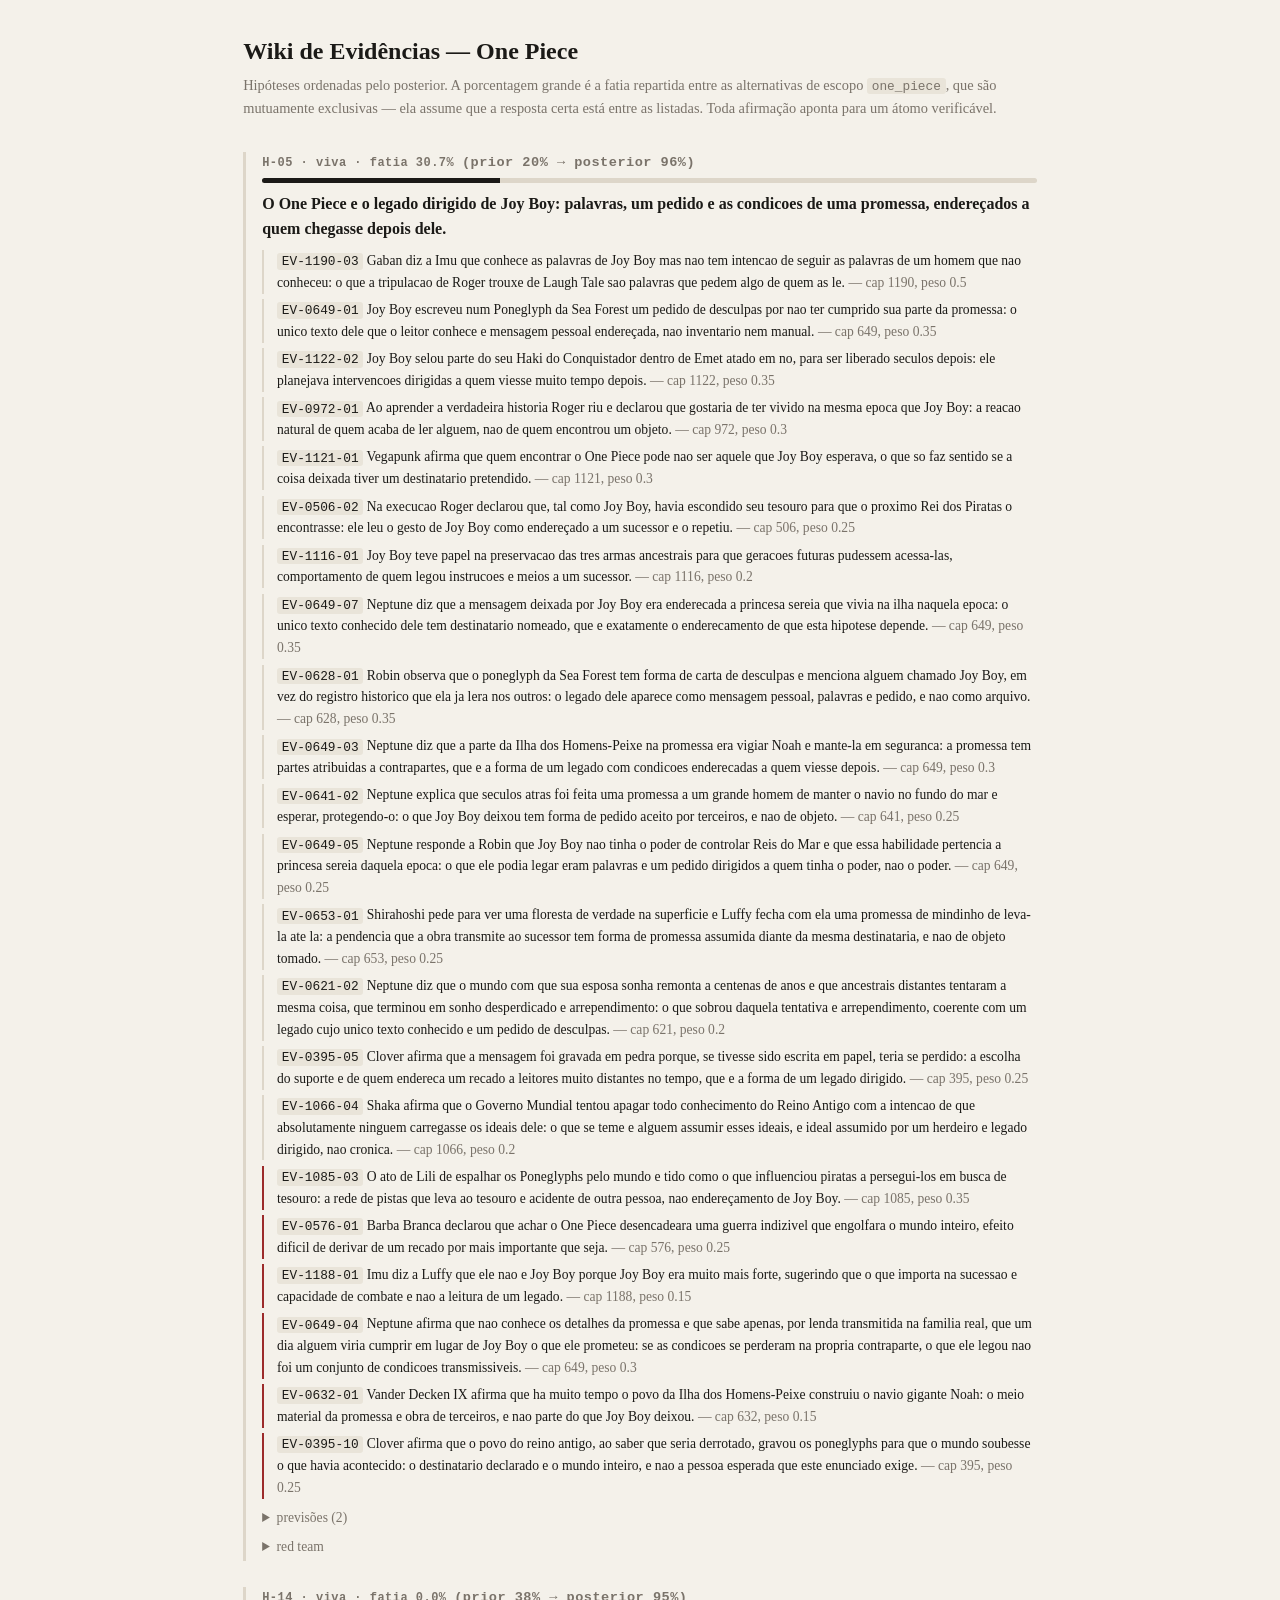
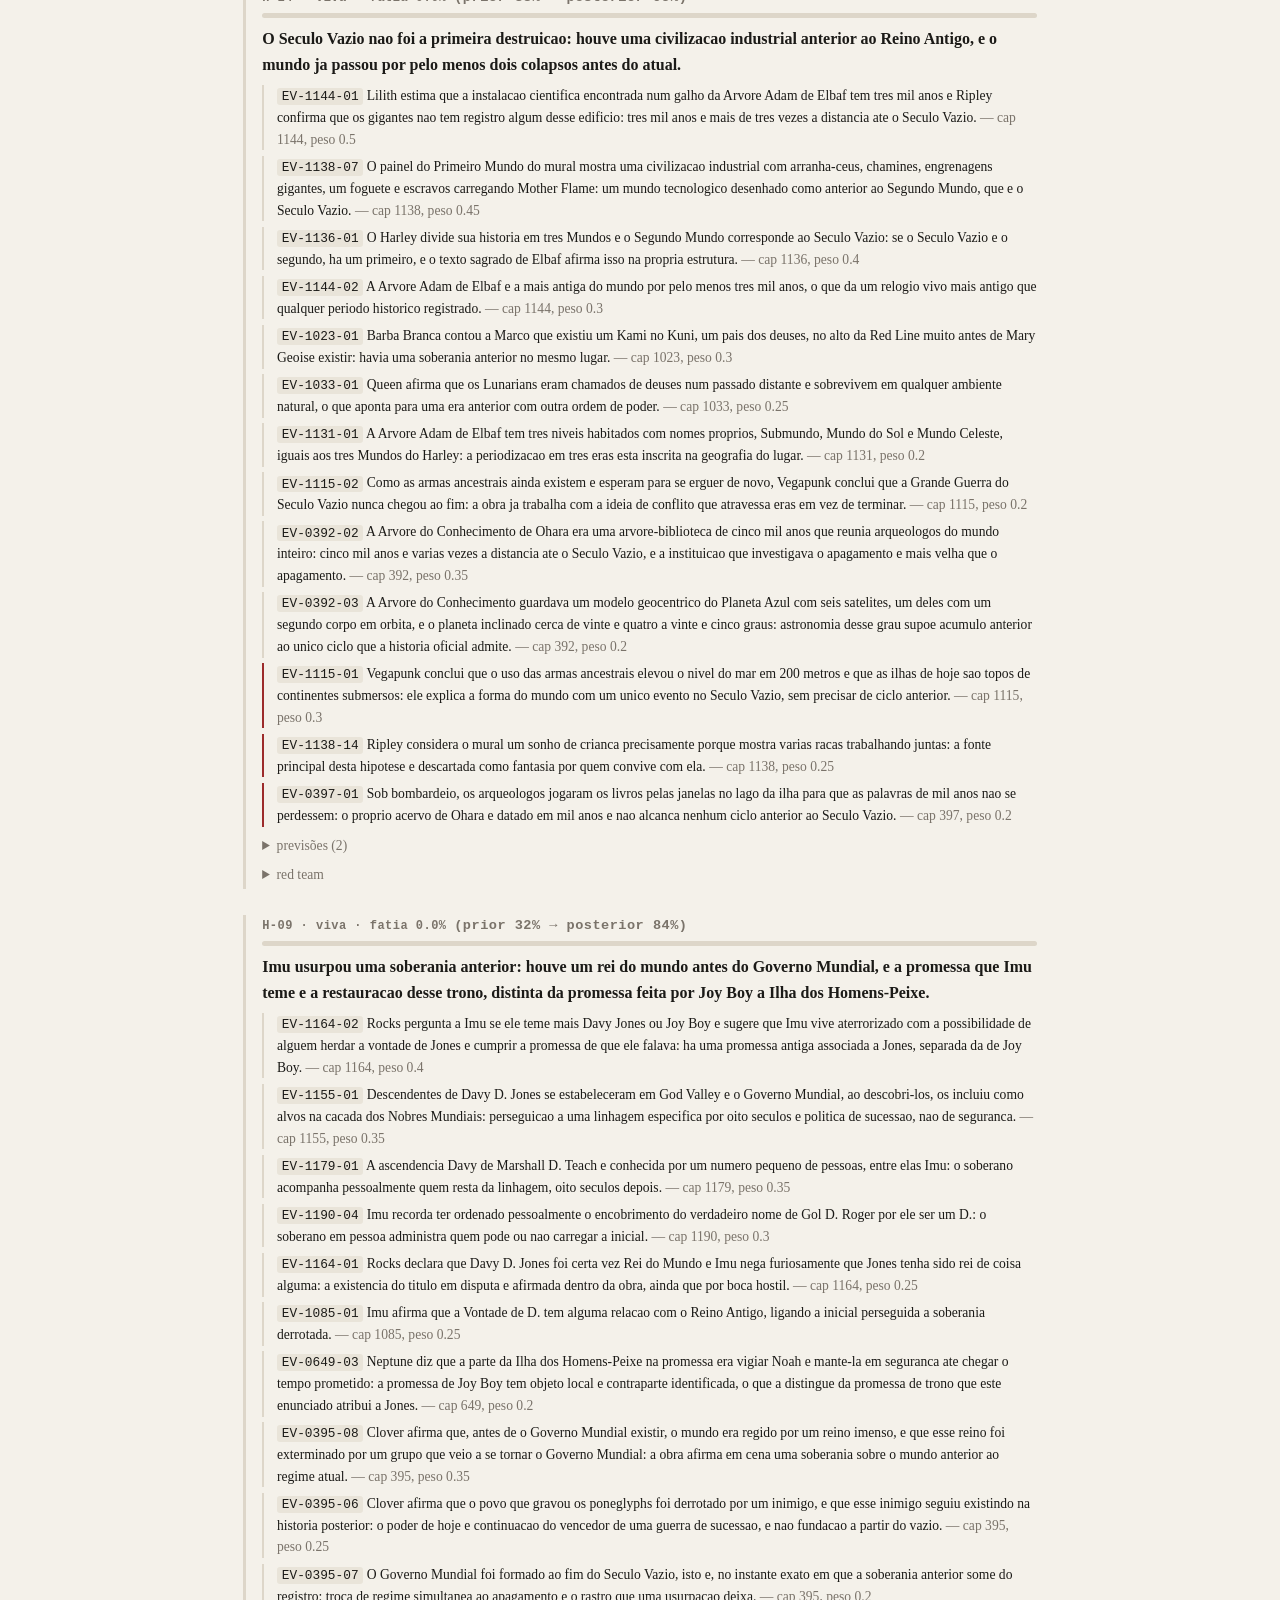
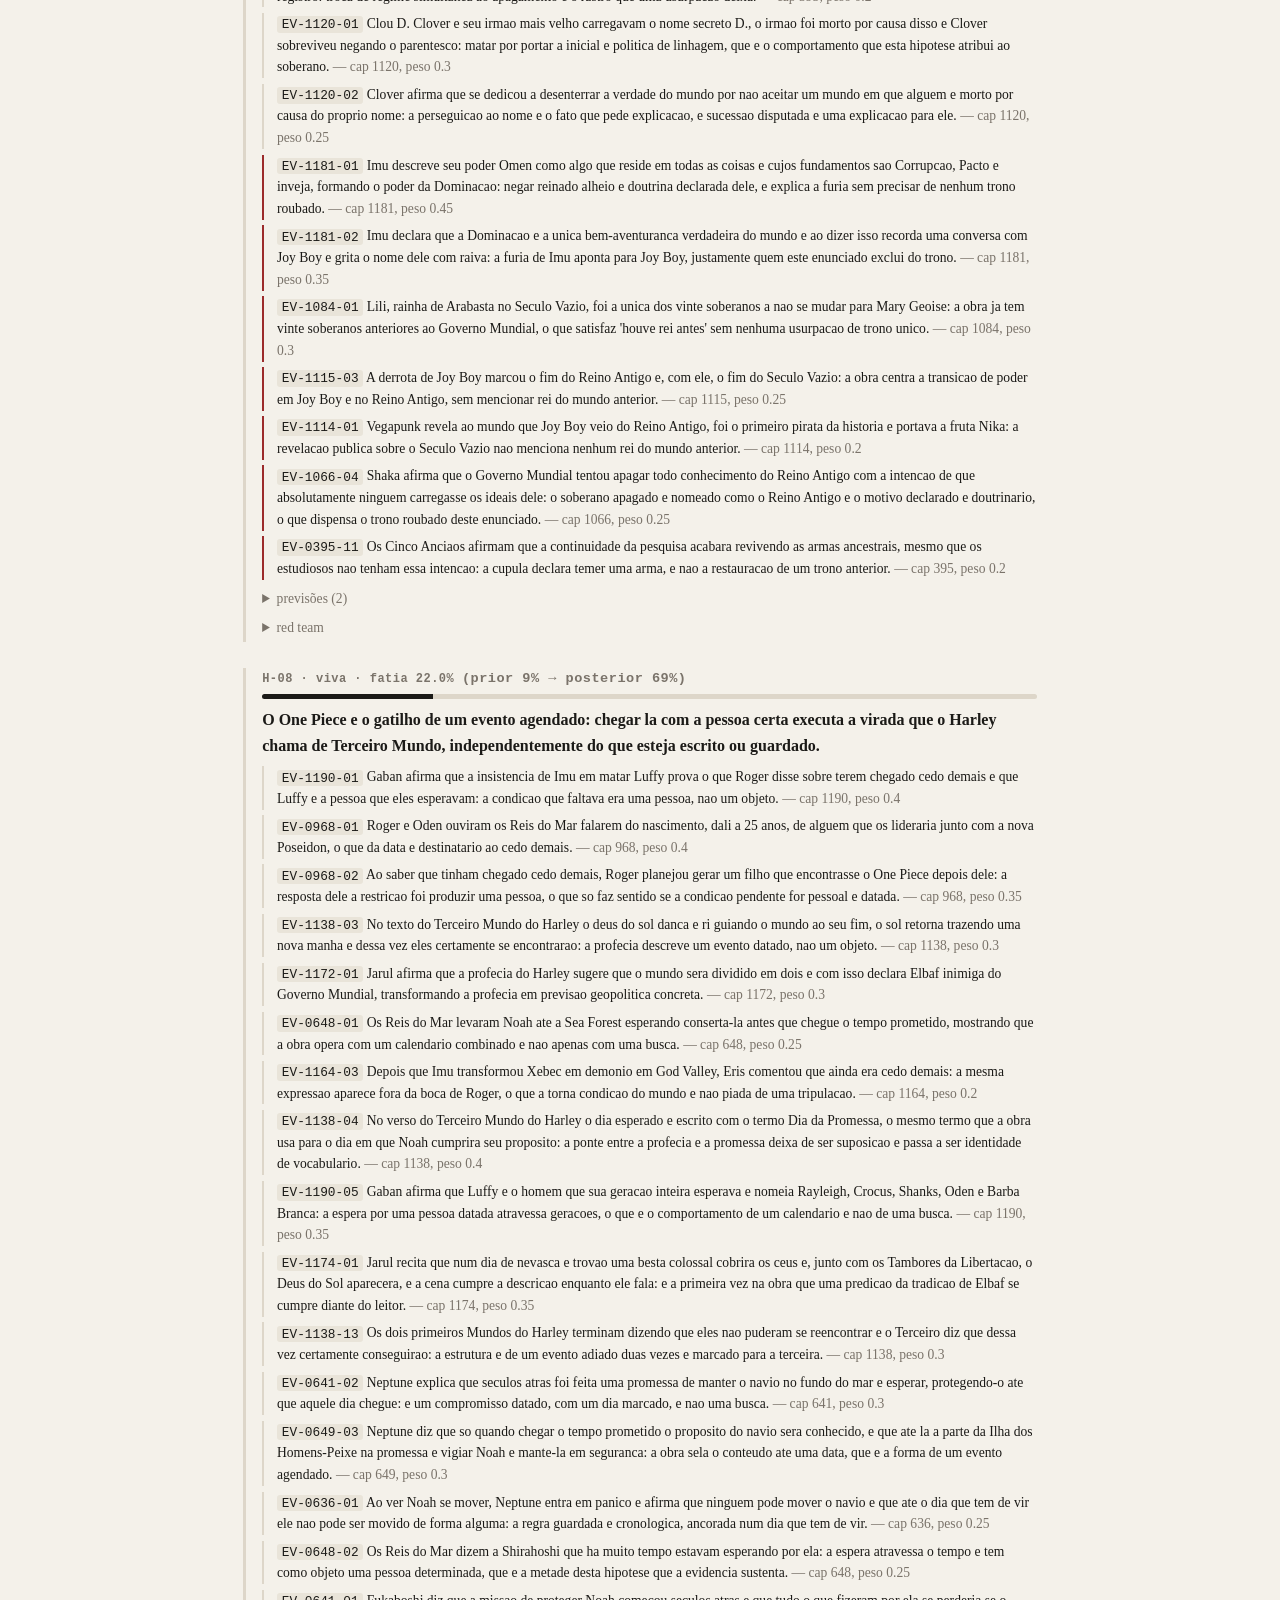
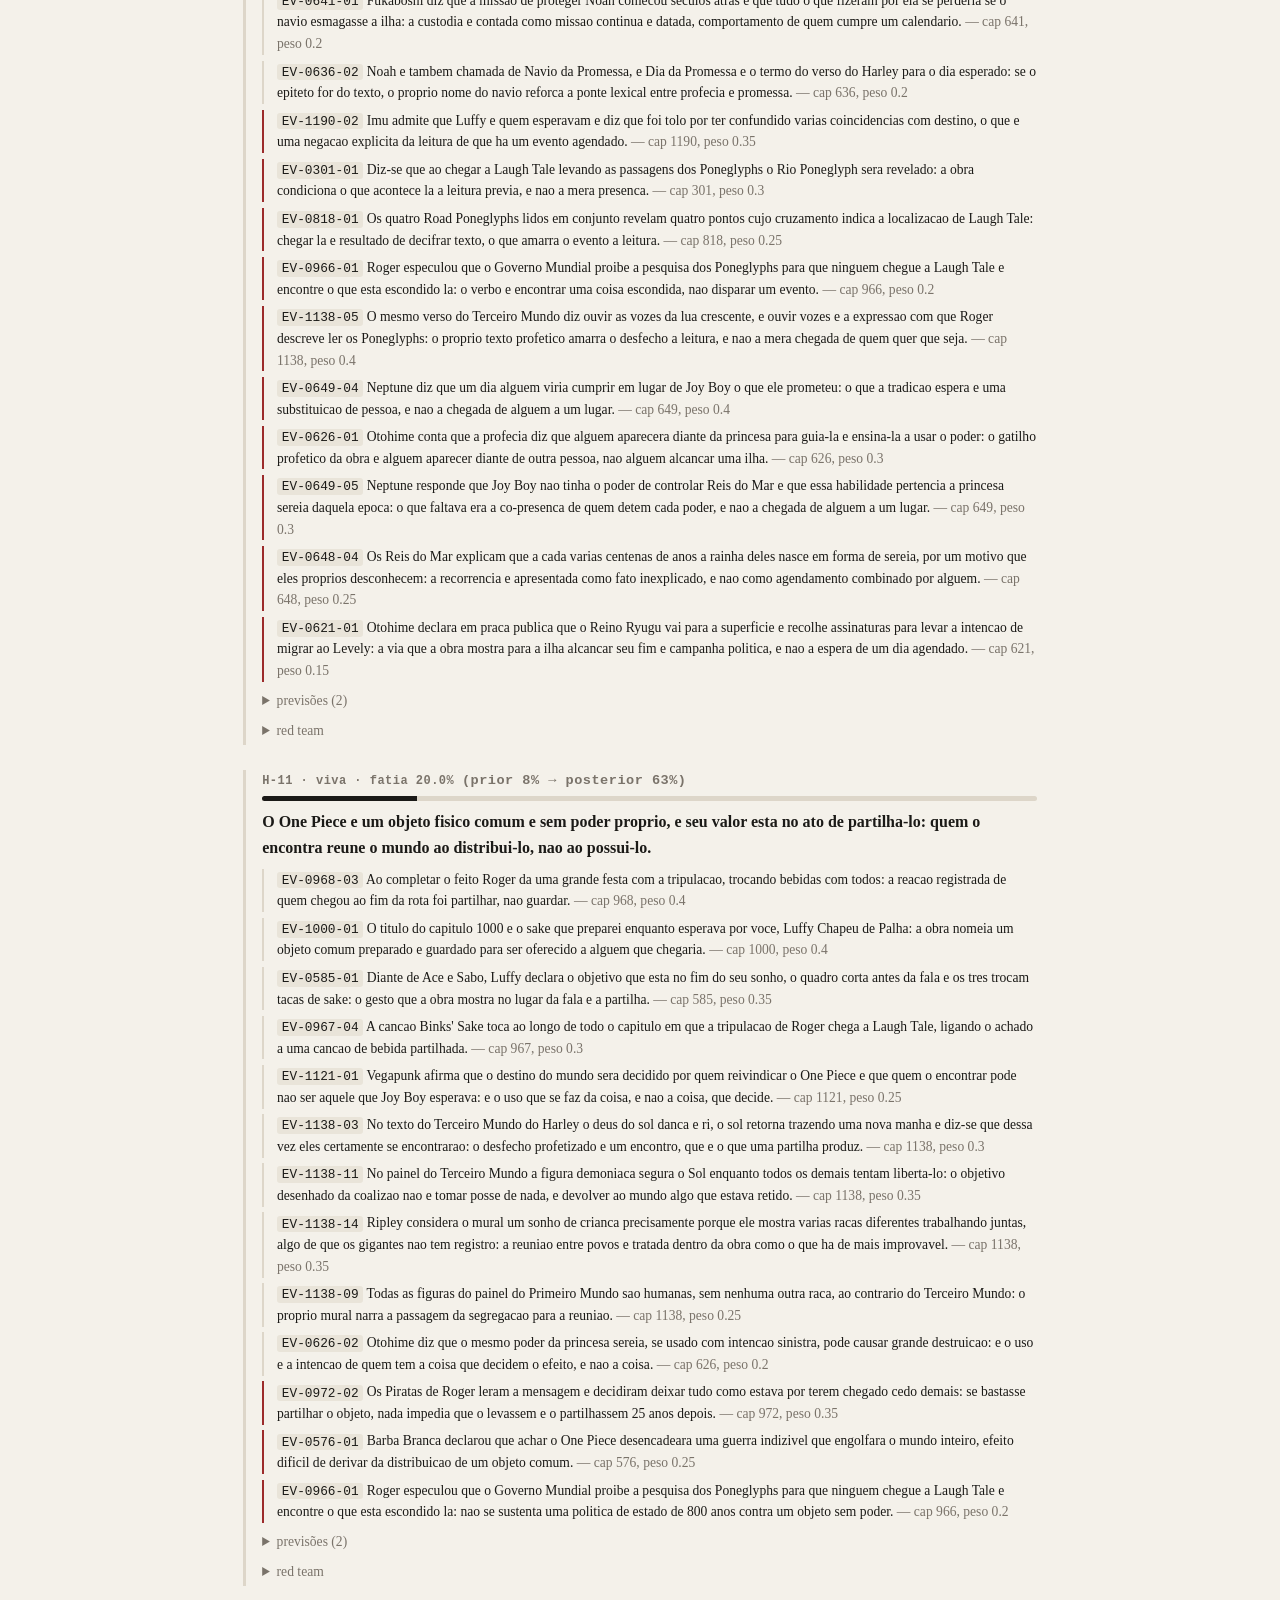
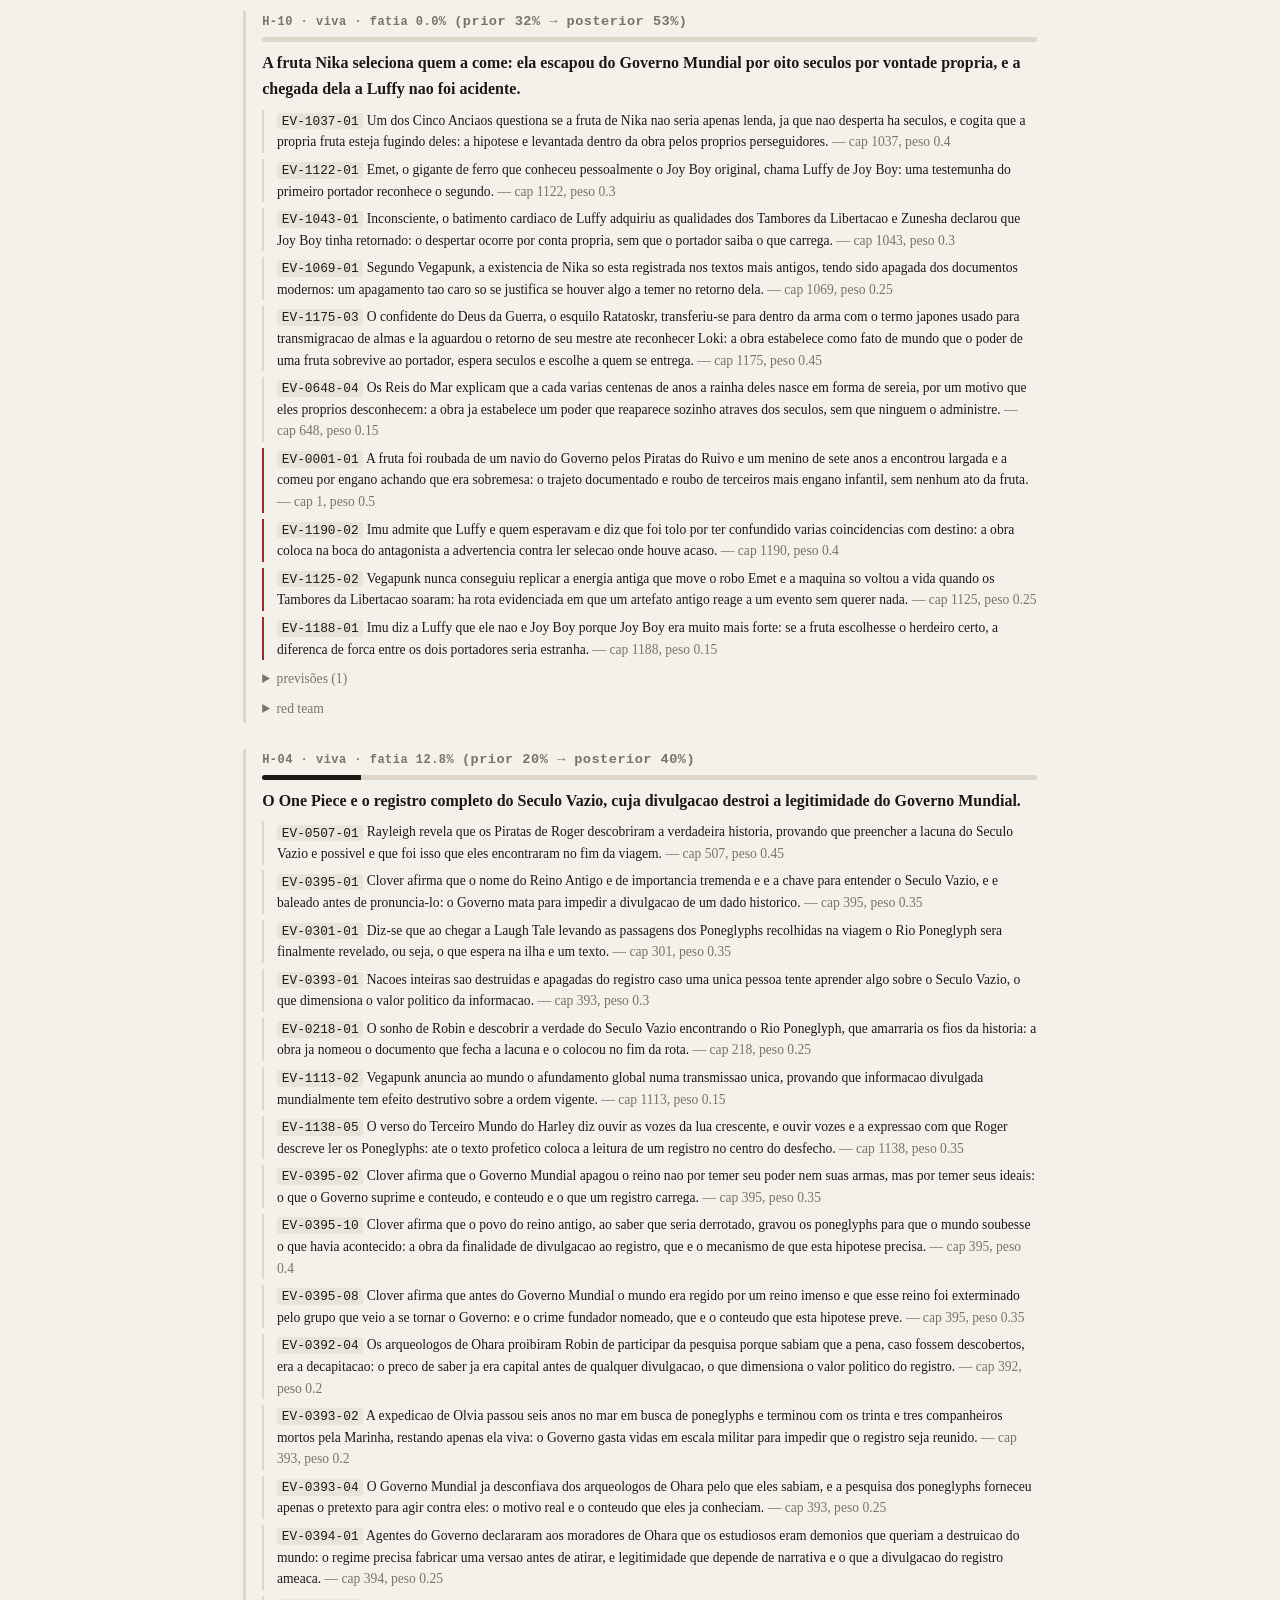
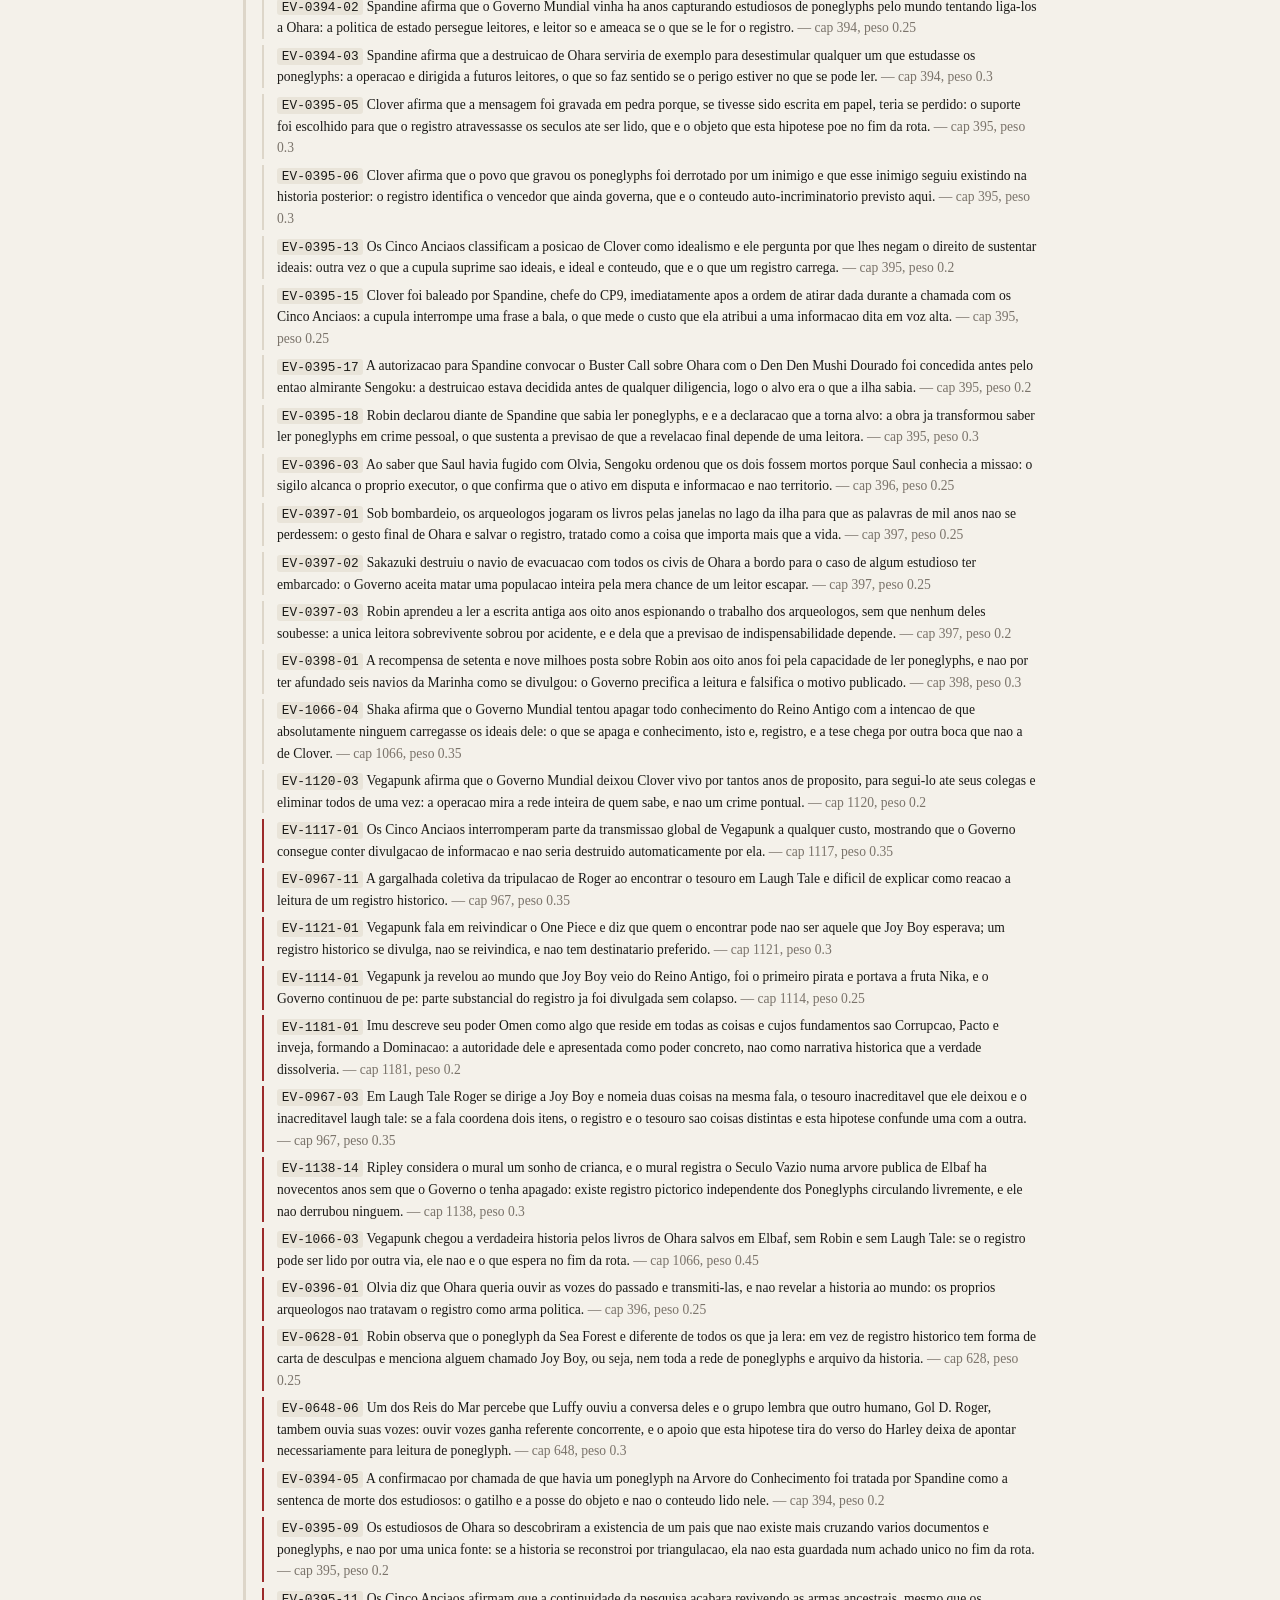
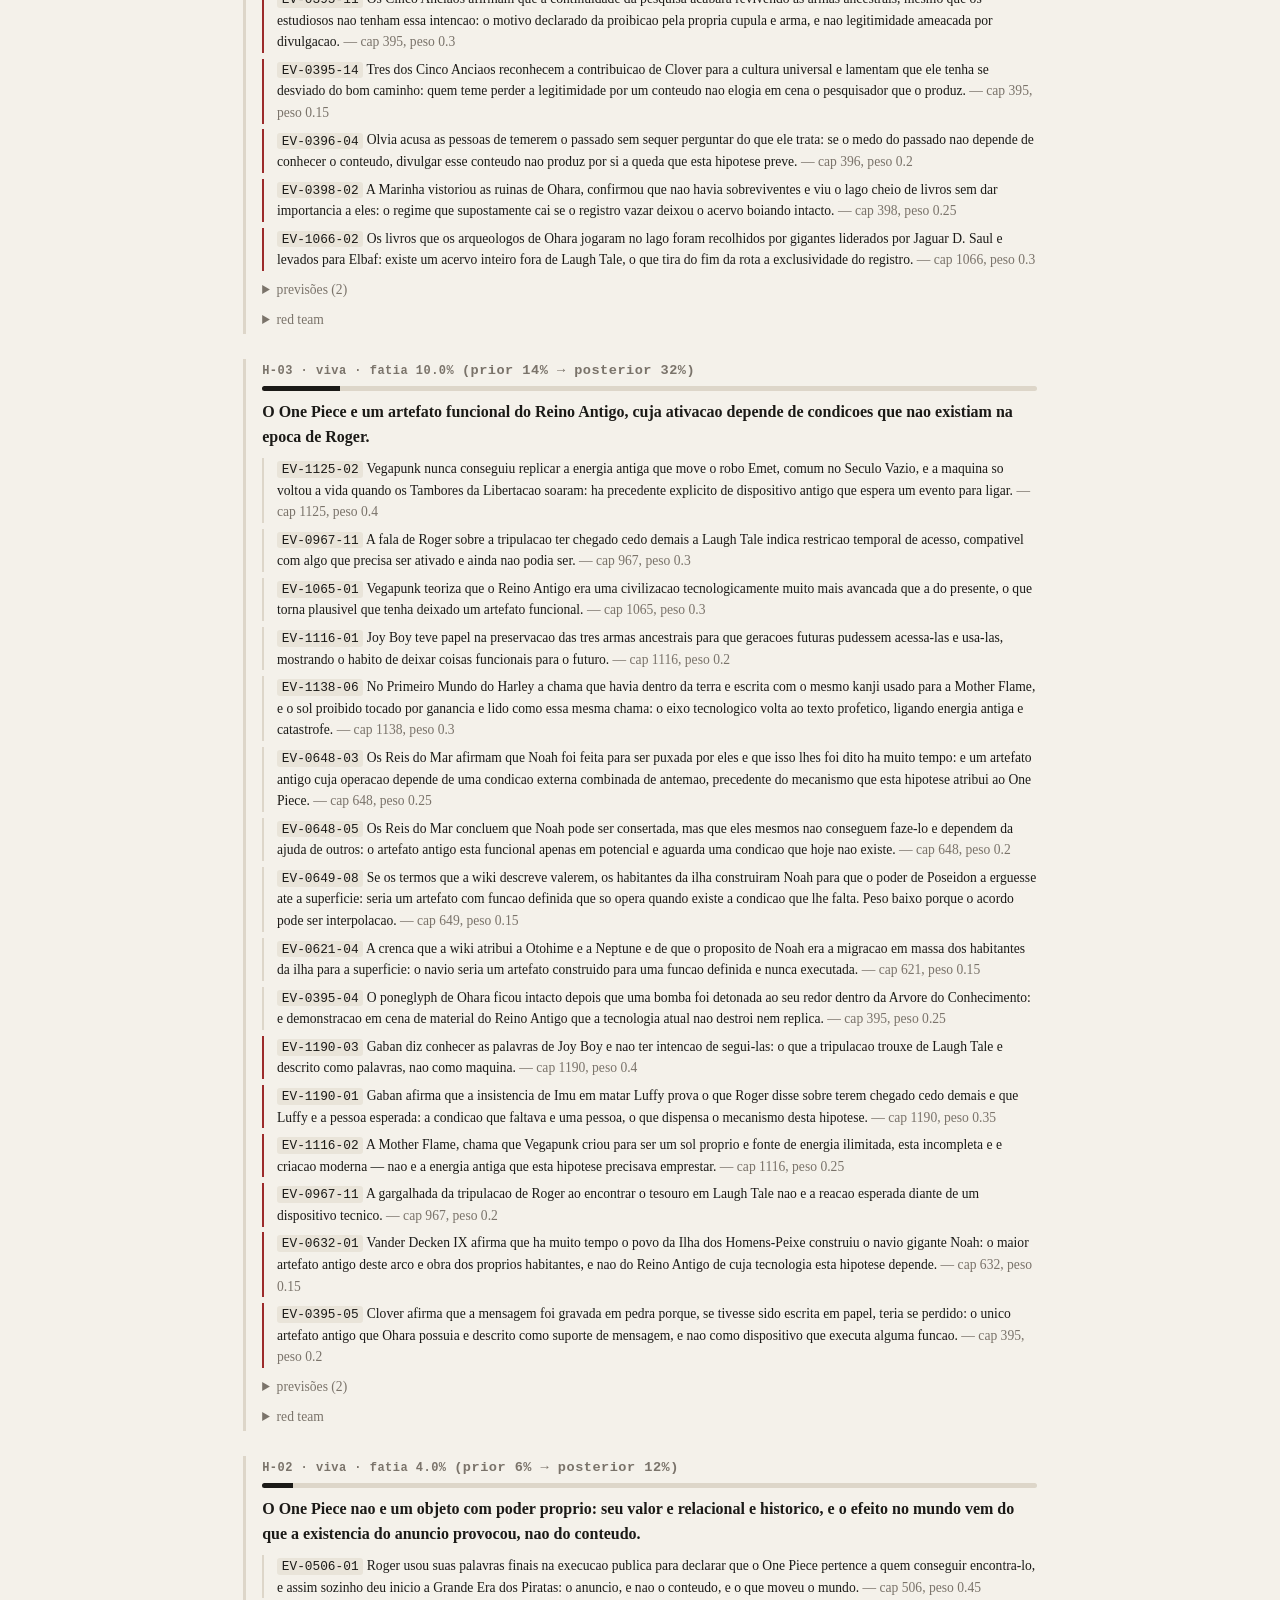
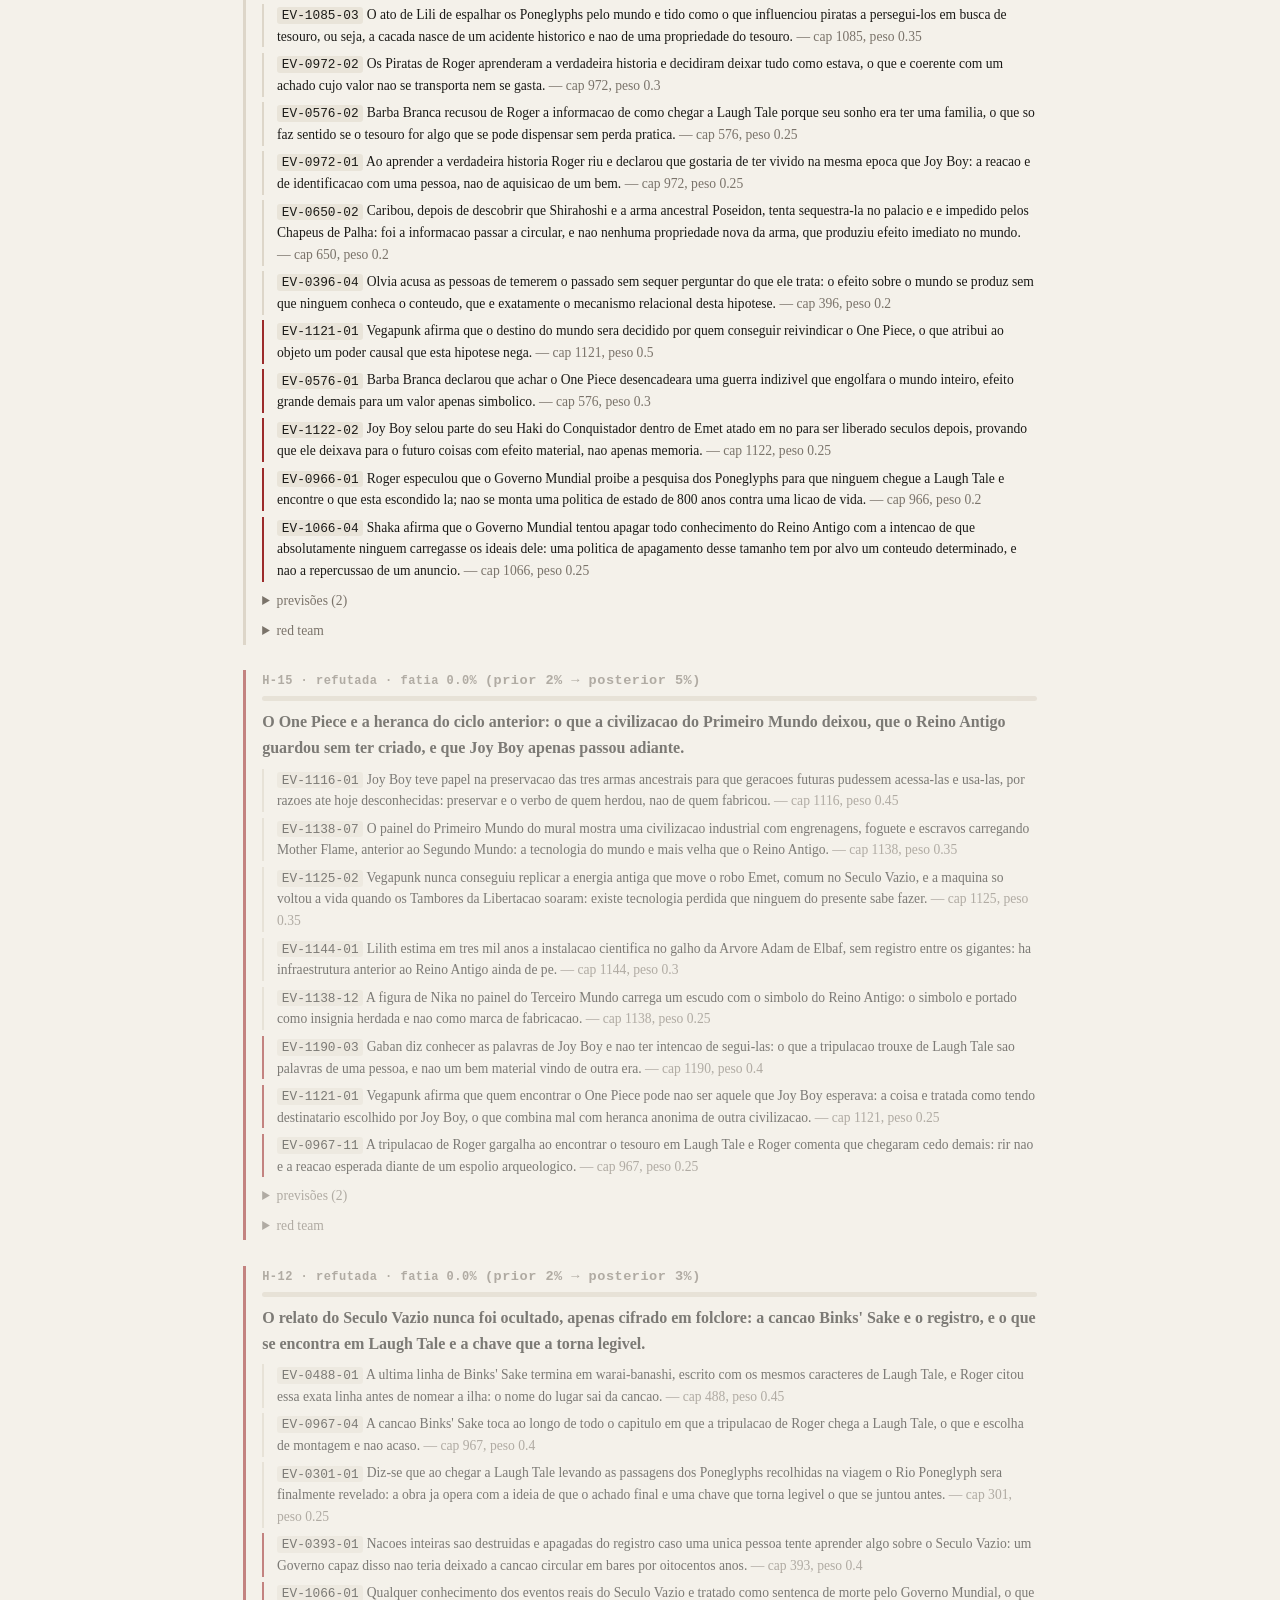
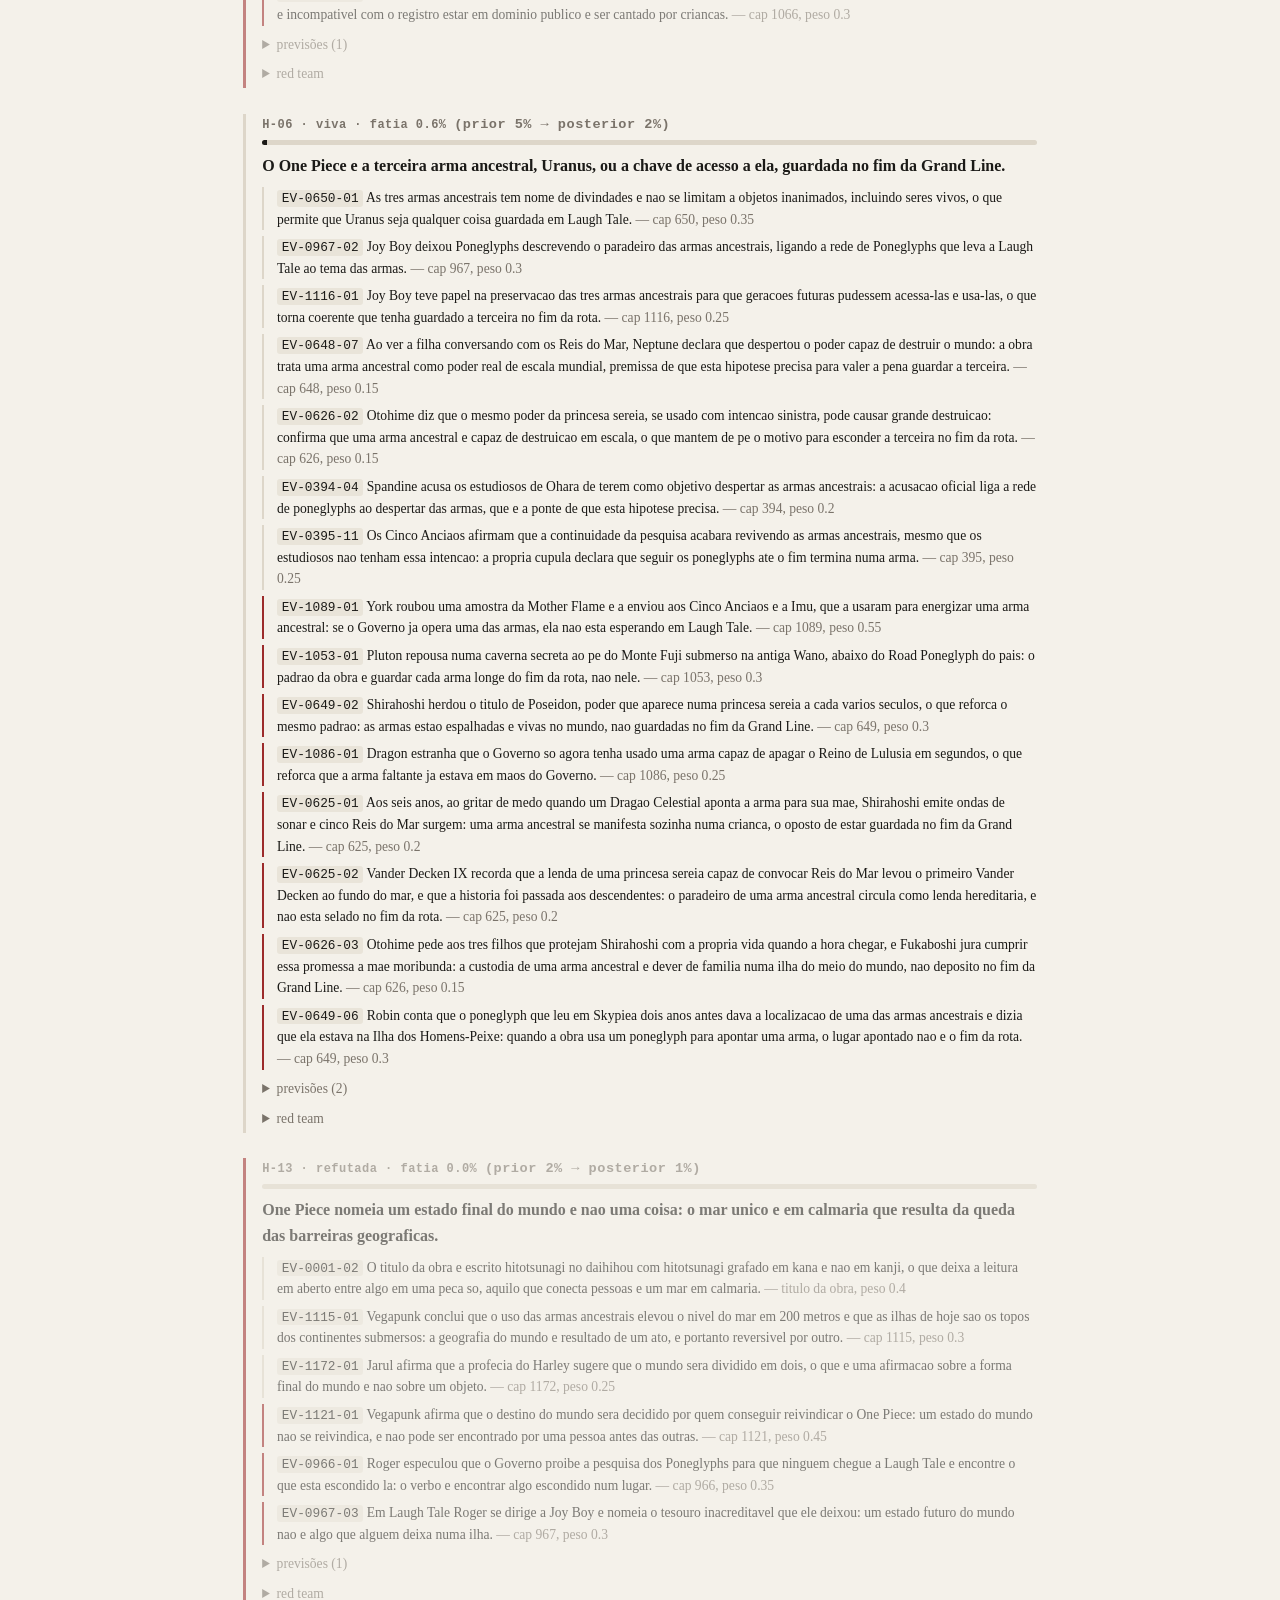
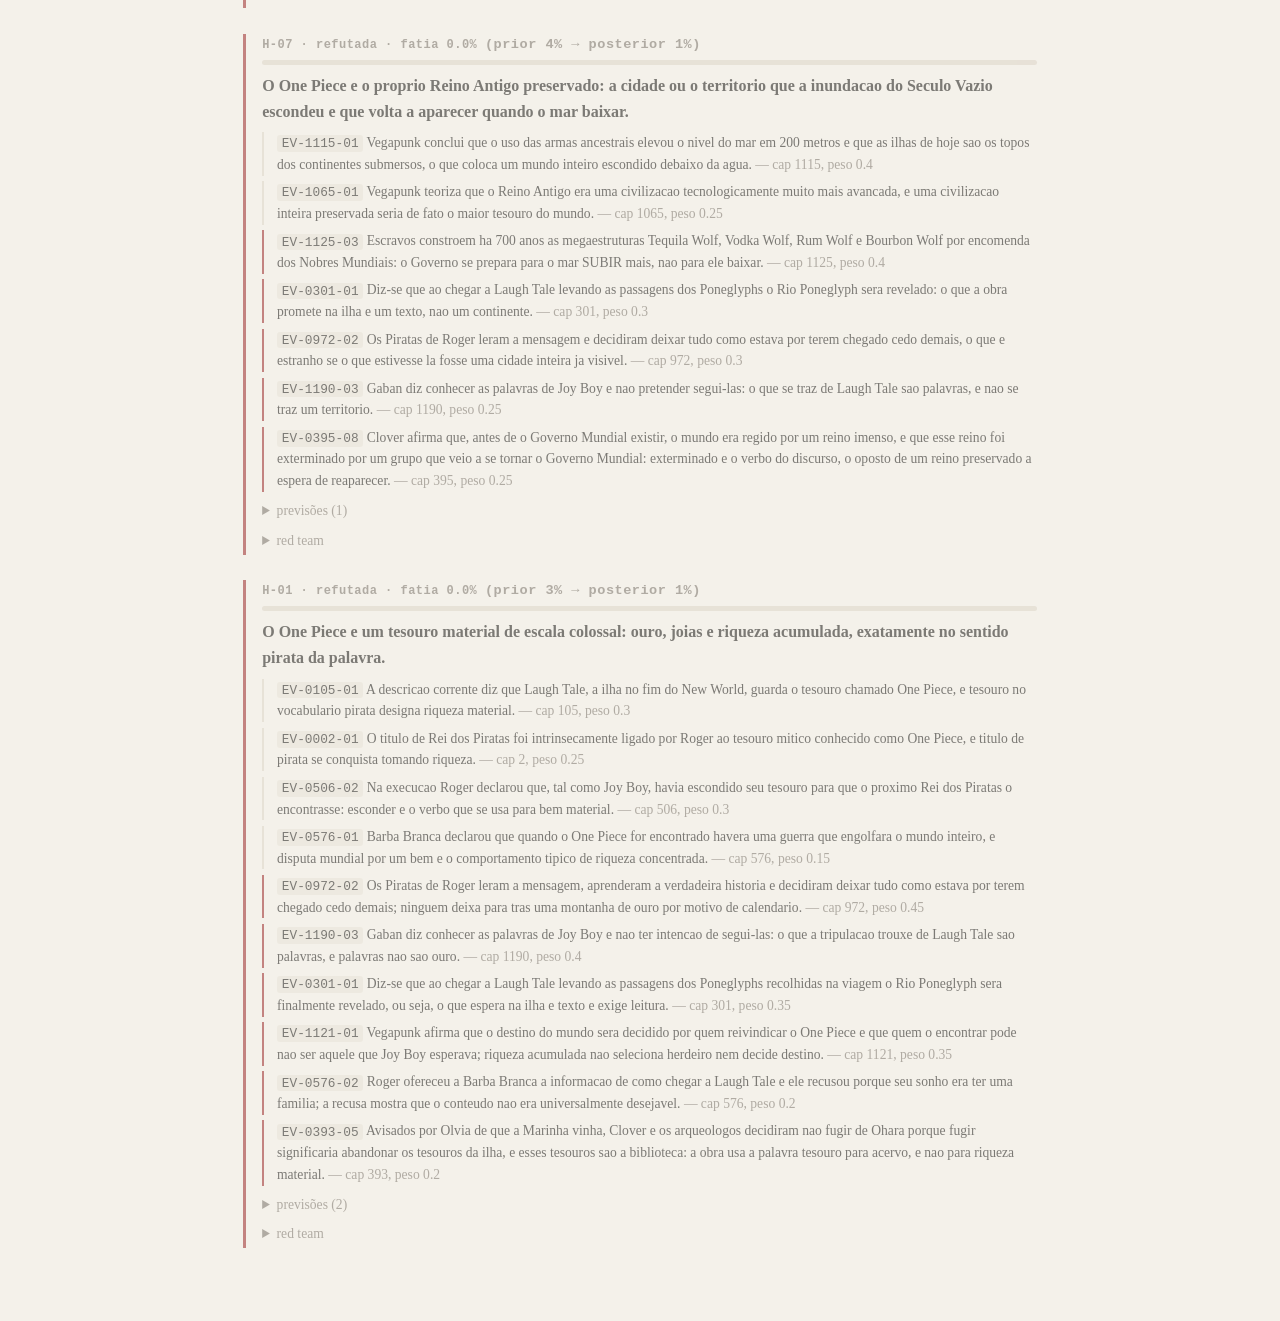
==== commit cc4bc3cf: "Rodada 6: 74 atomos de arcos antigos, e o vies de recencia cede O teste `recencia` existia desde a r" ====
--- a/site/index.html
+++ b/site/index.html
@@ -27,7 +27,7 @@
 ela assume que a resposta certa está entre as listadas. Toda afirmação aponta para um
 átomo verificável.</div>
 <div id="app"></div>
-<script id="dados" type="application/json">{"evidencias": [{"id": "EV-0001-01", "fonte": "cap 1", "fonte_url": "https://onepiece.fandom.com/wiki/Nika", "tipo": "narracao", "confiabilidade": "canonico", "texto": "A fruta foi roubada de um navio do Governo pelos Piratas do Ruivo, e um menino de sete anos chamado Monkey D. Luffy a encontrou largada e a comeu por engano, achando que era sobremesa.", "atores": ["Monkey D. Luffy", "Shanks"], "temas": ["Nika", "Akuma no Mi", "Luffy"], "corpo": "O trajeto da fruta ate Luffy: roubo por terceiros mais engano de crianca. Qualquer hipotese de selecao tem que explicar por que a escolha se pareceu tanto com acaso."}, {"id": "EV-0001-02", "fonte": "titulo da obra", "fonte_url": "https://thelibraryofohara.com/2022/01/04/what-is-the-one-piece-the-ultimate-one-piece-theory/", "tipo": "narracao", "confiabilidade": "traducao_disputada", "texto": "O titulo da obra e escrito hitotsunagi no daihihou, o grande tesouro oculto, com hitotsunagi grafado em kana e nao em kanji, o que deixa a leitura em aberto entre algo em uma peca so, aquilo que conecta pessoas e um mar em calmaria.", "temas": ["One Piece", "nome", "traducao"], "corpo": "A grafia em kana e fato verificavel na capa. As tres leituras sao inferencia. Nenhuma hipotese do repositorio tratava o nome da obra como evidencia."}, {"id": "EV-0002-01", "fonte": "cap 2", "fonte_url": "https://onepiece.fandom.com/wiki/Great_Pirate_Era", "tipo": "narracao", "confiabilidade": "canonico", "texto": "O titulo de Rei dos Piratas foi intrinsecamente ligado por Roger ao tesouro mitico conhecido como One Piece.", "atores": ["Gol D. Roger"], "temas": ["One Piece", "Rei dos Piratas"], "corpo": "O titulo e o tesouro sao a mesma aposta desde o inicio da obra."}, {"id": "EV-0096-01", "fonte": "cap 96", "fonte_url": "https://onepiece.fandom.com/wiki/Monkey_D._Luffy", "tipo": "fala", "confiabilidade": "canonico", "texto": "Woop Slap pergunta, sobre Luffy, se aquilo e o sonho dele ou o destino dele.", "atores": ["Woop Slap"], "temas": ["destino", "sonho", "Luffy"], "corpo": "A obra poe a oposicao sonho/destino em cena muito antes de Imu a formular em 1190."}, {"id": "EV-0099-01", "fonte": "cap 99", "fonte_url": "https://onepiece.fandom.com/wiki/Gol_D._Roger", "tipo": "narracao", "confiabilidade": "canonico", "texto": "Testemunhas da execucao de Roger afirmam que ele sorriu pouco antes de morrer.", "atores": ["Gol D. Roger"], "temas": ["riso", "execucao", "Vontade de D."], "corpo": "O sorriso diante da morte e tratado na obra como marca dos portadores do D."}, {"id": "EV-0105-01", "fonte": "cap 105", "fonte_url": "https://onepiece.fandom.com/wiki/Laugh_Tale", "tipo": "narracao", "confiabilidade": "canonico", "texto": "Laugh Tale e a ilha no fim do New World que supostamente guarda o tesouro chamado One Piece.", "temas": ["Laugh Tale", "One Piece"], "corpo": "O 'supostamente' e da propria wiki: a existencia do tesouro na ilha e afirmada por terceiros, nao mostrada."}, {"id": "EV-0202-01", "fonte": "cap 202", "fonte_url": "https://onepiece.fandom.com/wiki/Void_Century", "tipo": "narracao", "confiabilidade": "canonico", "texto": "Nico Robin e uma das pouquissimas pessoas vivas capazes de ler a lingua antiga dos Poneglyphs.", "atores": ["Nico Robin"], "temas": ["Poneglyphs", "leitura"], "corpo": "Restricao de acesso: qualquer leitura do tesouro escrito depende de um numero minusculo de pessoas."}, {"id": "EV-0218-01", "fonte": "cap 218", "fonte_url": "https://onepiece.fandom.com/wiki/Void_Century", "tipo": "fala", "confiabilidade": "canonico", "texto": "O sonho de Robin e descobrir a verdade do Seculo Vazio encontrando o Rio Poneglyph, que amarraria os fios da historia.", "atores": ["Nico Robin", "Nefertari Cobra"], "temas": ["Rio Poneglyph", "Seculo Vazio"], "corpo": "O Rio Poneglyph e apresentado como o documento que fecha a lacuna historica."}, {"id": "EV-0272-01", "fonte": "cap 272", "fonte_url": "https://onepiece.fandom.com/wiki/Void_Century", "tipo": "narracao", "confiabilidade": "ambiguo", "texto": "Ha indicacao de que a Grande Guerra do Seculo Vazio levou a queda da cidade de Shandora.", "temas": ["Shandora", "Grande Guerra"], "corpo": "A wiki usa 'has been indicated' — nao ha afirmacao direta em texto."}, {"id": "EV-0287-01", "fonte": "cap 287", "fonte_url": "https://onepiece.fandom.com/wiki/Harley", "tipo": "narracao", "confiabilidade": "canonico", "texto": "Os Shandia antigos cultuavam deuses do sol, da terra, da floresta e da chuva.", "atores": ["Mousse"], "temas": ["Shandia", "deuses", "sol"], "corpo": "Paralelo estrutural com os deuses citados no Harley de Elbaf."}, {"id": "EV-0301-01", "fonte": "cap 301", "fonte_url": "https://onepiece.fandom.com/wiki/Laugh_Tale", "tipo": "narracao", "confiabilidade": "canonico", "texto": "Diz-se que ao chegar a Laugh Tale, se a pessoa levou consigo as passagens dos Poneglyphs recolhidas na viagem, o Rio Poneglyph sera finalmente revelado.", "temas": ["Laugh Tale", "Rio Poneglyph", "Poneglyphs"], "corpo": "Condicao de acesso: o que ha em Laugh Tale se revela em funcao do que o visitante trouxe."}, {"id": "EV-0344-01", "fonte": "cap 344", "fonte_url": "https://onepiece.fandom.com/wiki/Ancient_Weapons", "tipo": "narracao", "confiabilidade": "canonico", "texto": "Pluton e um navio de guerra ancestral construido na ilha de Water 7 durante o Seculo Vazio.", "temas": ["Pluton", "armas ancestrais", "Seculo Vazio"], "corpo": ""}, {"id": "EV-0392-01", "fonte": "cap 392", "fonte_url": "https://onepiece.fandom.com/wiki/Void_Century", "tipo": "fala", "confiabilidade": "canonico", "texto": "Pesquisar o Seculo Vazio e considerado pelo Governo Mundial o pior crime possivel.", "atores": ["Clou D. Clover"], "temas": ["Governo Mundial", "Seculo Vazio", "proibicao"], "corpo": ""}, {"id": "EV-0393-01", "fonte": "cap 393", "fonte_url": "https://onepiece.fandom.com/wiki/Void_Century", "tipo": "narracao", "confiabilidade": "canonico", "texto": "Nacoes inteiras sao destruidas e apagadas do registro caso uma unica pessoa tente aprender algo sobre o Seculo Vazio.", "temas": ["Governo Mundial", "Buster Call", "Ohara"], "corpo": "O custo que o Governo aceita pagar e a medida indireta do que ele esta escondendo."}, {"id": "EV-0395-01", "fonte": "cap 395", "fonte_url": "https://onepiece.fandom.com/wiki/Great_Kingdom", "tipo": "fala", "confiabilidade": "canonico", "texto": "Clover afirma que o nome do Reino Antigo e de importancia tremenda e e a chave para entender o Seculo Vazio, mas e baleado antes de pronuncia-lo.", "atores": ["Clou D. Clover", "Cinco Anciaos"], "temas": ["Reino Antigo", "nome", "Seculo Vazio"], "corpo": "Um nome, e nao um objeto, e o que o Governo interrompeu a tiros."}, {"id": "EV-0395-02", "fonte": "cap 395", "fonte_url": "https://onepiece.fandom.com/wiki/Great_Kingdom", "tipo": "fala", "confiabilidade": "canonico", "texto": "Clover afirma que o Governo Mundial apagou o reino nao por temer seu poder nem suas armas, mas por temer seus ideais.", "atores": ["Clou D. Clover", "Cinco Anciaos"], "temas": ["Reino Antigo", "ideais", "Governo Mundial"], "corpo": "O atomo que faltava no mesmo discurso de EV-0395-01. Muda o alvo da censura: nao e um crime que o Governo esconde, e um projeto politico alternativo."}, {"id": "EV-0395-03", "fonte": "cap 395", "fonte_url": "https://thelibraryofohara.com/2022/01/04/what-is-the-one-piece-the-ultimate-one-piece-theory/", "tipo": "narracao", "confiabilidade": "traducao_disputada", "texto": "No discurso de Clover o reino e descrito com um adjetivo comum, kyodai na oukoku, ou seja um reino imenso, e nao com um nome proprio.", "atores": ["Clou D. Clover"], "temas": ["Reino Antigo", "nome", "traducao"], "corpo": "Se procede, Reino Antigo e rotulo de fandom e nao designacao da obra, e podemos estar fundindo dois termos japoneses distintos: o de Clover em 395 e o de Vegapunk em 1114. Pendencia: conferir o raw dos dois capitulos."}, {"id": "EV-0399-01", "fonte": "cap 399", "fonte_url": "https://onepiece.fandom.com/wiki/Ancient_Weapons", "tipo": "narracao", "confiabilidade": "canonico", "texto": "Franky queimou as plantas de Pluton depois de concluir que Robin, unica capaz de reviver as armas ancestrais, nao pretendia usa-las.", "atores": ["Franky", "Nico Robin", "Spandam"], "temas": ["Pluton", "armas ancestrais"], "corpo": ""}, {"id": "EV-0488-01", "fonte": "cap 488", "fonte_url": "https://thelibraryofohara.com/2022/01/04/what-is-the-one-piece-the-ultimate-one-piece-theory/", "tipo": "narracao", "confiabilidade": "ambiguo", "texto": "A ultima linha de Binks' Sake termina em warai-banashi, escrito com os mesmos caracteres de Laugh Tale, e Roger citou essa exata linha antes de nomear a ilha.", "atores": ["Gol D. Roger", "Brook"], "temas": ["Laugh Tale", "riso", "Binks' Sake", "nome"], "corpo": "Corrigido em 2026-08-11. A versao anterior dizia que a linha continha a expressao\n'funny tale' e classificava a ligacao como coincidencia de secao de trivia. O\ntermo japones e 笑i-banashi, literalmente historia de rir, e e o mesmo termo do\nnome da ilha: 'funny tale' era escolha de tradutor ingles, nao o texto. A\nconfiabilidade subiu de ambiguo-fraco para ambiguo com a ligacao lexical\nregistrada, e o peso interpretativo caiu."}, {"id": "EV-0506-01", "fonte": "cap 506", "fonte_url": "https://onepiece.fandom.com/wiki/Gol_D._Roger", "tipo": "fala", "confiabilidade": "canonico", "texto": "Roger usou suas palavras finais na execucao publica para declarar abertamente que o One Piece pertence a quem conseguir encontra-lo, e assim sozinho deu inicio a Grande Era dos Piratas.", "atores": ["Gol D. Roger"], "temas": ["One Piece", "Era dos Piratas", "anuncio"], "corpo": "O Governo montou a execucao como espetaculo para desencorajar a pirataria e obteve o contrario."}, {"id": "EV-0506-02", "fonte": "cap 506", "fonte_url": "https://onepiece.fandom.com/wiki/Great_Pirate_Era", "tipo": "narracao", "confiabilidade": "ambiguo", "texto": "Na execucao Roger declarou que, tal como Joy Boy, havia escondido seu tesouro para que o proximo Rei dos Piratas o encontrasse.", "atores": ["Gol D. Roger", "Joy Boy"], "temas": ["One Piece", "esconder", "sucessao"], "corpo": "Marcado ambiguo: e a formulacao de resumo da wiki, sem citacao de painel. Se confirmada, implica que o One Piece de hoje inclui algo que Roger acrescentou."}, {"id": "EV-0507-01", "fonte": "cap 507", "fonte_url": "https://onepiece.fandom.com/wiki/Void_Century", "tipo": "fala", "confiabilidade": "canonico", "texto": "Rayleigh revela que os Piratas de Roger descobriram a verdadeira historia, provando que preencher a lacuna do Seculo Vazio e possivel.", "atores": ["Silvers Rayleigh", "Nico Robin"], "temas": ["Seculo Vazio", "verdadeira historia", "Roger"], "corpo": "Ancora decisiva: o que Roger achou incluiu informacao historica, seja ou nao apenas isso."}, {"id": "EV-0507-02", "fonte": "cap 507", "fonte_url": "https://onepiece.fandom.com/wiki/Void_Century", "tipo": "fala", "confiabilidade": "ambiguo", "texto": "Rayleigh disse acreditar que sua tripulacao e os estudiosos de Ohara tinham sido apressados demais, e encorajou Robin a ver o mundo para chegar a conclusao diferente da deles.", "atores": ["Silvers Rayleigh", "Nico Robin"], "temas": ["Roger", "Ohara", "cedo demais"], "corpo": "Marcado ambiguo: a wiki traz na seccao de trivia, sem citar capitulo na frase."}, {"id": "EV-0576-01", "fonte": "cap 576", "fonte_url": "https://onepiece.fandom.com/wiki/Void_Century", "tipo": "fala", "confiabilidade": "canonico", "texto": "Barba Branca declarou que um dia o One Piece sera encontrado e que isso desencadeara uma guerra indizivel que engolfara o mundo inteiro.", "atores": ["Edward Newgate"], "temas": ["One Piece", "guerra", "profecia"], "corpo": "Previsao interna a obra sobre o efeito de achar o tesouro — util para discriminar hipoteses."}, {"id": "EV-0576-02", "fonte": "cap 576", "fonte_url": "https://onepiece.fandom.com/wiki/Laugh_Tale", "tipo": "narracao", "confiabilidade": "canonico", "texto": "Roger ofereceu a Barba Branca a informacao de como chegar a Laugh Tale, e Barba Branca recusou porque seu sonho era ter uma familia.", "atores": ["Gol D. Roger", "Edward Newgate"], "temas": ["Laugh Tale", "recusa"], "corpo": "Alguem informado do caminho recusou o tesouro sem hesitar."}, {"id": "EV-0585-01", "fonte": "cap 585", "fonte_url": "https://onepiece.fandom.com/wiki/Monkey_D._Luffy", "tipo": "narracao", "confiabilidade": "canonico", "texto": "Diante de Ace e Sabo, Luffy declara qual e o objetivo que esta no fim do seu sonho, mas o quadro corta antes da fala e mostra apenas a reacao dos dois, que em seguida trocam tacas de sake.", "atores": ["Monkey D. Luffy", "Portgas D. Ace", "Sabo"], "temas": ["sonho", "sake", "Luffy"], "corpo": "A obra esconde deliberadamente o conteudo da declaracao. Qualquer hipotese sobre o que Luffy quer no fim depende de uma fala que Oda cortou."}, {"id": "EV-0647-01", "fonte": "cap 647", "fonte_url": "https://onepiece.fandom.com/wiki/Joy_Boy", "tipo": "narracao", "confiabilidade": "canonico", "texto": "A queda do navio Noah foi detida por Reis do Mar convocados inconscientemente por Shirahoshi, preservando a promessa da Ilha dos Homens-Peixe.", "atores": ["Shirahoshi", "Monkey D. Luffy"], "temas": ["Noah", "promessa", "Poseidon"], "corpo": ""}, {"id": "EV-0648-01", "fonte": "cap 648", "fonte_url": "https://onepiece.fandom.com/wiki/Joy_Boy", "tipo": "narracao", "confiabilidade": "canonico", "texto": "Os Reis do Mar levaram Noah ate a Sea Forest esperando conserta-la antes que chegue o tempo prometido.", "temas": ["Noah", "tempo determinado", "Sea Forest"], "corpo": "O 'tempo prometido' aparece aqui como marco futuro agendado, nao como metafora."}, {"id": "EV-0649-01", "fonte": "cap 649", "fonte_url": "https://onepiece.fandom.com/wiki/Joy_Boy", "tipo": "narracao", "confiabilidade": "canonico", "texto": "Joy Boy escreveu num Poneglyph da Sea Forest um pedido de desculpas por nao ter cumprido sua parte da promessa feita a Ilha dos Homens-Peixe.", "atores": ["Joy Boy"], "temas": ["Joy Boy", "promessa", "Poneglyphs", "desculpas"], "corpo": "O unico texto de Joy Boy que o leitor viu ate agora e um pedido de desculpas, nao um mapa nem um inventario."}, {"id": "EV-0649-02", "fonte": "cap 649", "fonte_url": "https://onepiece.fandom.com/wiki/Ancient_Weapons", "tipo": "narracao", "confiabilidade": "canonico", "texto": "Shirahoshi herdou o titulo de Poseidon, o poder de falar com os Reis do Mar que aparece numa princesa sereia a cada varios seculos.", "atores": ["Shirahoshi", "Neptune"], "temas": ["Poseidon", "armas ancestrais"], "corpo": ""}, {"id": "EV-0650-01", "fonte": "cap 650", "fonte_url": "https://onepiece.fandom.com/wiki/Ancient_Weapons", "tipo": "narracao", "confiabilidade": "canonico", "texto": "As tres armas ancestrais tem nome de divindades e nao se limitam a objetos inanimados: incluem seres vivos.", "temas": ["armas ancestrais", "Uranus", "Poseidon", "Pluton"], "corpo": "Consequencia direta: Uranus pode ser pessoa, criatura, lugar ou coisa."}, {"id": "EV-0722-01", "fonte": "cap 722", "fonte_url": "https://onepiece.fandom.com/wiki/Void_Century", "tipo": "narracao", "confiabilidade": "canonico", "texto": "Ha 800 anos, dezenove dos vinte monarcas se mudaram para Mary Geoise apos a fundacao do Governo Mundial, e apenas os Nefertari permaneceram.", "atores": ["Nefertari Lili"], "temas": ["vinte reinos", "Mary Geoise", "Governo Mundial"], "corpo": "Data a fundacao da cidade e ancora EV-1084-01 num capitulo proprio."}, {"id": "EV-0763-01", "fonte": "cap 763", "fonte_url": "https://onepiece.fandom.com/wiki/Void_Century", "tipo": "fala", "confiabilidade": "canonico", "texto": "Rosinante afirma que o 'D.' foi herdado secretamente pelo mundo ao longo da historia e que numa certa terra o Cla de D. era chamado de Inimigo Natural de Deus.", "atores": ["Donquixote Rosinante"], "temas": ["Vontade de D.", "Deus"], "corpo": ""}, {"id": "EV-0818-01", "fonte": "cap 818", "fonte_url": "https://onepiece.fandom.com/wiki/Laugh_Tale", "tipo": "narracao", "confiabilidade": "canonico", "texto": "Os quatro Road Poneglyphs, lidos em conjunto, revelam quatro pontos cujo cruzamento indica a localizacao de Laugh Tale.", "temas": ["Road Poneglyphs", "Laugh Tale"], "corpo": "O acesso e criptografico e distribuido: quatro chaves em maos diferentes."}, {"id": "EV-0818-02", "fonte": "cap 818", "fonte_url": "https://onepiece.fandom.com/wiki/Poneglyph", "tipo": "fala", "confiabilidade": "canonico", "texto": "Os Poneglyphs foram inventados pelo cla Kouzuki, cujos ancestrais os esculpiram no fim do Seculo Vazio.", "atores": ["Nekomamushi", "Kouzuki"], "temas": ["Poneglyphs", "Kouzuki", "Seculo Vazio"], "corpo": "Elo material entre Wano e a preservacao da historia."}, {"id": "EV-0820-01", "fonte": "cap 820", "fonte_url": "https://onepiece.fandom.com/wiki/Laugh_Tale", "tipo": "fala", "confiabilidade": "ambiguo", "texto": "Inuarashi afirma que a ilha final da Grand Line, Lodestar, explicaria como buscar os quatro Road Poneglyphs, e Nami objeta que Crocus dissera que a ilha final era Laugh Tale.", "atores": ["Inuarashi", "Nami", "Crocus"], "temas": ["Laugh Tale", "Lodestar", "Road Poneglyphs"], "corpo": "Tensao textual entre Lodestar e Laugh Tale que EV-0818-01 nao registra."}, {"id": "EV-0821-01", "fonte": "cap 821", "fonte_url": "https://onepiece.fandom.com/wiki/Zunesha", "tipo": "narracao", "confiabilidade": "canonico", "texto": "Zunesha foi sentenciada a caminhar eternamente e a so agir sob ordem, como punicao por um crime cometido ha 800 anos.", "atores": ["Zunesha"], "temas": ["Zunesha", "Seculo Vazio", "punicao"], "corpo": "Uma testemunha viva da guerra, condenada a obedecer. EV-1040-01 so registra a camaradagem com Joy Boy."}, {"id": "EV-0908-01", "fonte": "cap 908", "fonte_url": "https://onepiece.fandom.com/wiki/Void_Century", "tipo": "imagem", "confiabilidade": "canonico", "texto": "Imu demonstra interesse particular por Vivi, descendente da rainha Lili de Arabasta.", "atores": ["Imu", "Nefertari Vivi"], "temas": ["Imu", "Lili", "Arabasta"], "corpo": ""}, {"id": "EV-0966-01", "fonte": "cap 966", "fonte_url": "https://onepiece.fandom.com/wiki/Laugh_Tale", "tipo": "fala", "confiabilidade": "canonico", "texto": "Roger especulou que o Governo Mundial proibe a pesquisa dos Poneglyphs justamente para que ninguem chegue a Laugh Tale e encontre o que esta escondido la.", "atores": ["Gol D. Roger"], "temas": ["Governo Mundial", "Laugh Tale", "Poneglyphs"], "corpo": "A proibicao e apresentada como bloqueio de acesso a um lugar, nao so de acesso a uma informacao."}, {"id": "EV-0967-02", "fonte": "cap 967", "fonte_url": "https://onepiece.fandom.com/wiki/Joy_Boy", "tipo": "narracao", "confiabilidade": "canonico", "texto": "Joy Boy deixou Poneglyphs descrevendo o paradeiro das armas ancestrais.", "atores": ["Joy Boy"], "temas": ["Poneglyphs", "armas ancestrais", "Joy Boy"], "corpo": "Quem esconde armas tambem deixou o mapa delas — o gesto e de transmissao, nao de ocultacao."}, {"id": "EV-0967-03", "fonte": "cap 967", "fonte_url": "https://thelibraryofohara.com/2022/01/04/what-is-the-one-piece-the-ultimate-one-piece-theory/", "tipo": "fala", "confiabilidade": "ambiguo", "texto": "Em Laugh Tale, Roger se dirige a Joy Boy e nomeia duas coisas na mesma fala: o tesouro inacreditavel que ele deixou e o inacreditavel laugh tale.", "atores": ["Gol D. Roger", "Joy Boy"], "temas": ["Laugh Tale", "tesouro", "riso"], "corpo": "Marcado ambiguo porque o argumento e sintatico e depende de a estrutura original coordenar dois itens. Se coordenar, o relato e o tesouro sao coisas distintas na mesma ilha."}, {"id": "EV-0967-04", "fonte": "cap 967", "fonte_url": "https://thelibraryofohara.com/2022/01/04/what-is-the-one-piece-the-ultimate-one-piece-theory/", "tipo": "narracao", "confiabilidade": "canonico", "texto": "A cancao Binks' Sake toca ao longo de todo o capitulo em que a tripulacao de Roger chega a Laugh Tale.", "atores": ["Gol D. Roger"], "temas": ["Binks' Sake", "Laugh Tale", "riso"], "corpo": "Juntura diegetica: a cancao mais antiga da obra toca exatamente na cena do achado."}, {"id": "EV-0967-11", "fonte": "cap 967", "fonte_url": "https://onepiece.fandom.com/wiki/Chapter_967", "tipo": "narracao", "confiabilidade": "canonico", "texto": "A tripulacao de Roger gargalha ao encontrar o tesouro em Laugh Tale, e Roger comenta que chegaram cedo demais.", "atores": ["Gol D. Roger", "Rayleigh", "Oden"], "temas": ["Laugh Tale", "One Piece", "riso", "Joy Boy"], "corpo": "O riso coletivo e a restricao temporal sao as duas ancoras mais fortes de\nqualquer hipotese sobre o tesouro."}, {"id": "EV-0968-01", "fonte": "cap 968", "fonte_url": "https://onepiece.fandom.com/wiki/Joy_Boy", "tipo": "fala", "confiabilidade": "canonico", "texto": "Roger e Oden ouviram os Reis do Mar falarem do nascimento, dali a 25 anos, de alguem que os lideraria, junto com a nova Poseidon.", "atores": ["Gol D. Roger", "Kouzuki Oden"], "temas": ["tempo determinado", "Poseidon", "Reis do Mar"], "corpo": "Aqui o 'cedo demais' ganha numero: 25 anos."}, {"id": "EV-0968-02", "fonte": "cap 968", "fonte_url": "https://onepiece.fandom.com/wiki/Gol_D._Roger", "tipo": "narracao", "confiabilidade": "canonico", "texto": "Ao saber que tinham chegado cedo demais, Roger planejou gerar um filho que encontrasse o One Piece depois dele.", "atores": ["Gol D. Roger", "Portgas D. Ace"], "temas": ["cedo demais", "sucessao", "One Piece"], "corpo": "A resposta de Roger a 'cedo demais' foi produzir uma pessoa, nao construir um mecanismo nem esconder melhor um objeto."}, {"id": "EV-0968-03", "fonte": "cap 968", "fonte_url": "https://onepiece.fandom.com/wiki/Gol_D._Roger", "tipo": "narracao", "confiabilidade": "canonico", "texto": "Ao completar o feito, Roger da uma grande festa com a tripulacao, trocando bebidas com todos.", "atores": ["Gol D. Roger"], "temas": ["festa", "sake", "Laugh Tale"], "corpo": "A reacao registrada de quem chegou ao fim da rota foi rir e depois dar uma festa."}, {"id": "EV-0969-01", "fonte": "cap 969", "fonte_url": "https://onepiece.fandom.com/wiki/Gol_D._Roger", "tipo": "narracao", "confiabilidade": "canonico", "texto": "Ao receber a noticia da execucao de Roger, Oden chorou e riu ao mesmo tempo, maravilhado com os feitos de Roger em vida.", "atores": ["Kouzuki Oden", "Gol D. Roger"], "temas": ["riso", "Oden", "execucao"], "corpo": "Segunda ocorrencia do par riso/tragedia associado ao que a tripulacao aprendeu."}, {"id": "EV-0972-01", "fonte": "cap 972", "fonte_url": "https://onepiece.fandom.com/wiki/Joy_Boy", "tipo": "fala", "confiabilidade": "canonico", "texto": "Ao aprender a verdadeira historia, Roger riu e declarou que gostaria de ter vivido na mesma epoca que Joy Boy.", "atores": ["Gol D. Roger", "Joy Boy"], "temas": ["riso", "Joy Boy", "Laugh Tale"], "corpo": "Corrigido em 2026-08-11. A versao anterior dizia que Roger 'achou a historia\nhilaria'. A obra nao diz que o relato era engracado — diz que causou riso, e o\nriso pode ser de alegria, de alivio ou de reconhecimento. A palavra 'hilaria'\nveio da parafrase da wiki e estava sustentando peso em H-02, H-05 e H-08.\n\nNota de leitura que vale para todos os atomos de riso deste repositorio: em\njapones 笑う cobre rir e sorrir com o mesmo verbo. A distincao entre 'sorriu' e\n'gargalhou' nas nossas traducoes e artefato, nao dado."}, {"id": "EV-0972-02", "fonte": "cap 972", "fonte_url": "https://onepiece.fandom.com/wiki/Joy_Boy", "tipo": "narracao", "confiabilidade": "canonico", "texto": "Os Piratas de Roger leram a mensagem em Laugh Tale, aprenderam a verdadeira historia e decidiram deixar tudo como estava ao perceber que tinham chegado cedo demais.", "atores": ["Gol D. Roger"], "temas": ["Laugh Tale", "cedo demais", "mensagem"], "corpo": "Deixar como estava e uma escolha ativa: eles podiam ter levado, e nao levaram."}, {"id": "EV-1000-01", "fonte": "cap 1000", "fonte_url": "https://onepiece.fandom.com/wiki/Chapter_1000", "tipo": "narracao", "confiabilidade": "canonico", "texto": "O titulo completo do capitulo 1000 e o sake que preparei enquanto esperava por voce, Luffy Chapeu de Palha.", "atores": ["Monkey D. Luffy"], "temas": ["sake", "espera", "Luffy"], "corpo": "Quem fala no titulo nao e nomeado. A leitura corrente atribui a Yamato pelo pronome usado no japones; ha quem atribua a Joy Boy."}, {"id": "EV-1000-02", "fonte": "cap 1000", "fonte_url": "https://onepiece.fandom.com/wiki/Portgas_D._Ace", "tipo": "fala", "confiabilidade": "canonico", "texto": "Ace revela a Yamato o objetivo que esta no fim do sonho de Luffy, e Yamato reconhece que bate com o que Oden registrara no diario sobre o que Roger dissera.", "atores": ["Portgas D. Ace", "Yamato", "Kouzuki Oden"], "temas": ["sonho", "Roger", "Luffy"], "corpo": "Como o objetivo esta no FIM do sonho, ele e posterior e distinto de ser Rei dos Piratas — e Roger declarou o mesmo."}, {"id": "EV-1014-01", "fonte": "cap 1014", "fonte_url": "https://onepiece.fandom.com/wiki/Joy_Boy", "tipo": "fala", "confiabilidade": "canonico", "texto": "Kaidou afirma que Luffy nao conseguiu se tornar o novo Joy Boy.", "atores": ["Kaidou", "Monkey D. Luffy"], "temas": ["Joy Boy", "Luffy", "fracasso"], "corpo": "Terceira peca da serie que inclui EV-1043-01 (Zunesha declara o retorno) e EV-1188-01 (Imu nega). O titulo e afirmado e negado varias vezes na obra."}, {"id": "EV-1023-01", "fonte": "cap 1023", "fonte_url": "https://onepiece.fandom.com/wiki/Lunarians", "tipo": "fala", "confiabilidade": "canonico", "texto": "Barba Branca contou a Marco que existiu um Kami no Kuni, um pais dos deuses, no alto da Red Line muito antes de Mary Geoise existir.", "atores": ["Edward Newgate", "Marco"], "temas": ["Red Line", "Mary Geoise", "Lunarians", "deuses"], "corpo": "A capital do Governo foi erguida sobre o lugar de algo anterior que tinha esse nome."}, {"id": "EV-1033-01", "fonte": "cap 1033", "fonte_url": "https://onepiece.fandom.com/wiki/Lunarians", "tipo": "fala", "confiabilidade": "canonico", "texto": "Queen afirma que os Lunarians eram chamados de deuses num passado distante e sobrevivem em qualquer ambiente natural.", "atores": ["Queen"], "temas": ["Lunarians", "deuses", "lua"], "corpo": "O unico eixo lunar com base canonica direta. Relevante porque nenhuma hipotese do repositorio o cobre."}, {"id": "EV-1037-01", "fonte": "cap 1037", "fonte_url": "https://onepiece.fandom.com/wiki/Nika", "tipo": "fala", "confiabilidade": "canonico", "texto": "Um dos Cinco Anciaos questiona se a fruta de Nika nao seria apenas lenda, ja que nao desperta ha seculos, e cogita que a propria fruta esteja fugindo deles.", "atores": ["Cinco Anciaos"], "temas": ["Nika", "Akuma no Mi", "Governo Mundial"], "corpo": ""}, {"id": "EV-1040-01", "fonte": "cap 1040", "fonte_url": "https://onepiece.fandom.com/wiki/Joy_Boy", "tipo": "narracao", "confiabilidade": "canonico", "texto": "Joy Boy foi camarada de Zunesha durante sua vida.", "atores": ["Joy Boy", "Zunesha"], "temas": ["Joy Boy", "Zunesha"], "corpo": ""}, {"id": "EV-1043-01", "fonte": "cap 1043", "fonte_url": "https://onepiece.fandom.com/wiki/Joy_Boy", "tipo": "narracao", "confiabilidade": "canonico", "texto": "Inconsciente, o batimento cardiaco de Luffy adquiriu as qualidades dos Tambores da Libertacao, e Zunesha declarou que Joy Boy tinha retornado.", "atores": ["Monkey D. Luffy", "Zunesha"], "temas": ["Tambores da Libertacao", "Joy Boy", "retorno"], "corpo": "'Retorno' e afirmado por uma testemunha de 800 anos atras, nao por narracao."}, {"id": "EV-1053-01", "fonte": "cap 1053", "fonte_url": "https://onepiece.fandom.com/wiki/Ancient_Weapons", "tipo": "narracao", "confiabilidade": "canonico", "texto": "Pluton repousa numa caverna secreta ao pe do Monte Fuji submerso na antiga Wano, abaixo da caverna onde fica o Road Poneglyph do pais.", "atores": ["Kouzuki Sukiyaki", "Nico Robin"], "temas": ["Pluton", "Wano", "Road Poneglyph"], "corpo": ""}, {"id": "EV-1055-01", "fonte": "cap 1055", "fonte_url": "https://onepiece.fandom.com/wiki/Ancient_Weapons", "tipo": "narracao", "confiabilidade": "canonico", "texto": "Abrir as fronteiras de Wano significa literalmente derrubar as muralhas montanhosas e liberar Pluton.", "atores": ["Kouzuki Oden"], "temas": ["Wano", "Pluton", "Joy Boy"], "corpo": "Oden condicionou isso ao retorno de Joy Boy: a agenda dele previa entregar uma arma ao futuro."}, {"id": "EV-1065-01", "fonte": "cap 1065", "fonte_url": "https://onepiece.fandom.com/wiki/Great_Kingdom", "tipo": "fala", "confiabilidade": "canonico", "texto": "Vegapunk teoriza que o Reino Antigo era, 900 anos atras, uma civilizacao tecnologicamente muito mais avancada que a do presente.", "atores": ["Vegapunk"], "temas": ["Reino Antigo", "tecnologia"], "corpo": "Vegapunk se considera 500 anos a frente do seu tempo e ainda assim inferior ao Reino Antigo."}, {"id": "EV-1066-01", "fonte": "cap 1066", "fonte_url": "https://onepiece.fandom.com/wiki/Void_Century", "tipo": "narracao", "confiabilidade": "canonico", "texto": "Qualquer conhecimento dos eventos reais do Seculo Vazio e tratado como sentenca de morte pelo Governo Mundial, independente da filiacao de quem sabe.", "temas": ["Governo Mundial", "Seculo Vazio"], "corpo": ""}, {"id": "EV-1069-01", "fonte": "cap 1069", "fonte_url": "https://onepiece.fandom.com/wiki/Nika", "tipo": "fala", "confiabilidade": "canonico", "texto": "Segundo Vegapunk, a existencia de Nika so esta registrada nos textos mais antigos, tendo sido apagada dos documentos modernos.", "atores": ["Vegapunk"], "temas": ["Nika", "apagamento", "textos antigos"], "corpo": ""}, {"id": "EV-1084-01", "fonte": "cap 1084", "fonte_url": "https://onepiece.fandom.com/wiki/Void_Century", "tipo": "narracao", "confiabilidade": "canonico", "texto": "Lili, rainha de Arabasta no Seculo Vazio, foi a unica dos vinte soberanos a nao se mudar para Mary Geoise, e desapareceu antes de voltar para casa; seus registros foram apagados.", "atores": ["Nefertari Lili"], "temas": ["Lili", "Arabasta", "vinte reinos"], "corpo": ""}, {"id": "EV-1085-01", "fonte": "cap 1085", "fonte_url": "https://onepiece.fandom.com/wiki/Great_Kingdom", "tipo": "fala", "confiabilidade": "canonico", "texto": "Imu afirma que a Vontade de D. tem alguma relacao com o Reino Antigo.", "atores": ["Imu"], "temas": ["Vontade de D.", "Reino Antigo"], "corpo": ""}, {"id": "EV-1085-02", "fonte": "cap 1085", "fonte_url": "https://onepiece.fandom.com/wiki/Void_Century", "tipo": "narracao", "confiabilidade": "canonico", "texto": "Imu se interessa por Lili por causa de um erro dela que levou os Poneglyphs a se espalharem pelo mundo.", "atores": ["Imu", "Nefertari Lili"], "temas": ["Lili", "Poneglyphs", "Imu"], "corpo": "Se os Poneglyphs se espalharam por erro, a rede de pistas que leva a Laugh Tale nao foi planejada por Joy Boy sozinho."}, {"id": "EV-1085-03", "fonte": "cap 1085", "fonte_url": "https://onepiece.fandom.com/wiki/Great_Pirate_Era", "tipo": "narracao", "confiabilidade": "canonico", "texto": "O ato de Lili de espalhar os Poneglyphs pelo mundo e tido como o que influenciou piratas a persegui-los em busca de tesouro.", "atores": ["Nefertari Lili"], "temas": ["Lili", "Poneglyphs", "Era dos Piratas"], "corpo": "A cacada moderna ao tesouro nasce de um acidente do Seculo Vazio, nao de um convite de Joy Boy."}, {"id": "EV-1086-01", "fonte": "cap 1086", "fonte_url": "https://onepiece.fandom.com/wiki/Ancient_Weapons", "tipo": "fala", "confiabilidade": "canonico", "texto": "Dragon estranha que o Governo so agora tenha usado uma arma capaz de apagar o Reino de Lulusia em segundos.", "atores": ["Monkey D. Dragon", "Emporio Ivankov"], "temas": ["armas ancestrais", "Lulusia", "Governo Mundial"], "corpo": ""}, {"id": "EV-1089-01", "fonte": "cap 1089", "fonte_url": "https://onepiece.fandom.com/wiki/Mother_Flame", "tipo": "narracao", "confiabilidade": "canonico", "texto": "York roubou uma amostra da Mother Flame e a enviou aos Cinco Anciaos e a Imu, que a usaram para energizar uma arma ancestral desconhecida.", "atores": ["York", "Imu", "Cinco Anciaos"], "temas": ["Mother Flame", "armas ancestrais", "Uranus"], "corpo": "A arma energizada nunca foi nomeada no texto; a suposicao de que e Uranus e do fandom, nao da obra."}, {"id": "EV-1113-02", "fonte": "cap 1113", "fonte_url": "https://onepiece.fandom.com/wiki/Chapter_1113", "tipo": "fala", "confiabilidade": "canonico", "texto": "Vegapunk anuncia ao mundo que o nivel do mar vai subir e que o mundo enfrentara um afundamento global.", "atores": ["Vegapunk"], "temas": ["Século Vazio", "afundamento", "profecia"], "corpo": "Contexto: transmissao global de Egghead. Liga o destino do Reino Antigo a um\nevento futuro, nao apenas passado."}, {"id": "EV-1114-01", "fonte": "cap 1114", "fonte_url": "https://onepiece.fandom.com/wiki/Void_Century", "tipo": "fala", "confiabilidade": "canonico", "texto": "Vegapunk revela ao mundo que Joy Boy veio do Reino Antigo, foi o primeiro pirata da historia e portava a Hito Hito no Mi Modelo Nika.", "atores": ["Vegapunk", "Joy Boy"], "temas": ["Joy Boy", "Reino Antigo", "Nika"], "corpo": ""}, {"id": "EV-1115-01", "fonte": "cap 1115", "fonte_url": "https://onepiece.fandom.com/wiki/Void_Century", "tipo": "fala", "confiabilidade": "canonico", "texto": "Vegapunk conclui que o uso das armas ancestrais elevou o nivel do mar em 200 metros e que as ilhas de hoje sao os topos dos continentes submersos.", "atores": ["Vegapunk"], "temas": ["afundamento", "armas ancestrais", "geografia"], "corpo": "O mundo atual e literalmente o campo de batalha inundado da guerra anterior."}, {"id": "EV-1115-02", "fonte": "cap 1115", "fonte_url": "https://onepiece.fandom.com/wiki/Void_Century", "tipo": "fala", "confiabilidade": "canonico", "texto": "Como as armas ancestrais ainda existem e esperam para se erguer de novo, Vegapunk conclui que a Grande Guerra do Seculo Vazio nunca chegou ao fim.", "atores": ["Vegapunk"], "temas": ["Grande Guerra", "armas ancestrais", "Seculo Vazio"], "corpo": ""}, {"id": "EV-1115-03", "fonte": "cap 1115", "fonte_url": "https://onepiece.fandom.com/wiki/Void_Century", "tipo": "fala", "confiabilidade": "canonico", "texto": "A derrota de Joy Boy marcou o fim do Reino Antigo e, com ele, o fim do Seculo Vazio.", "atores": ["Joy Boy"], "temas": ["Joy Boy", "Reino Antigo", "Seculo Vazio"], "corpo": ""}, {"id": "EV-1116-01", "fonte": "cap 1116", "fonte_url": "https://onepiece.fandom.com/wiki/Ancient_Weapons", "tipo": "fala", "confiabilidade": "canonico", "texto": "Joy Boy teve papel na preservacao das tres armas ancestrais para que geracoes futuras pudessem acessa-las e usa-las, por razoes ate hoje desconhecidas.", "atores": ["Joy Boy", "Vegapunk"], "temas": ["armas ancestrais", "Joy Boy", "heranca"], "corpo": "O lado que perdeu a guerra guardou as armas para o futuro em vez de destrui-las."}, {"id": "EV-1116-02", "fonte": "cap 1116", "fonte_url": "https://onepiece.fandom.com/wiki/Mother_Flame", "tipo": "fala", "confiabilidade": "canonico", "texto": "A Mother Flame, chama que Vegapunk criou para ser um sol proprio e fonte de energia ilimitada, esta incompleta.", "atores": ["Vegapunk"], "temas": ["Mother Flame", "energia", "sol"], "corpo": ""}, {"id": "EV-1117-01", "fonte": "cap 1117", "fonte_url": "https://onepiece.fandom.com/wiki/Void_Century", "tipo": "narracao", "confiabilidade": "canonico", "texto": "Os Cinco Anciaos interromperam parte da transmissao global de Vegapunk a qualquer custo.", "atores": ["Cinco Anciaos", "Vegapunk"], "temas": ["transmissao", "Governo Mundial", "censura"], "corpo": "O trecho interrompido e uma lacuna conhecida: sabemos que existe algo que nao foi dito."}, {"id": "EV-1121-01", "fonte": "cap 1121", "fonte_url": "https://onepiece.fandom.com/wiki/Void_Century", "tipo": "fala", "confiabilidade": "canonico", "texto": "Vegapunk afirma que o destino do mundo sera decidido por quem conseguir reivindicar o One Piece, e que quem o encontrar pode nao ser aquele que Joy Boy esperava.", "atores": ["Vegapunk", "Joy Boy"], "temas": ["One Piece", "destino", "Joy Boy"], "corpo": "O tesouro e explicitamente instrumental: quem o pega decide o destino do mundo. Isso e mais compativel com poder do que com relato."}, {"id": "EV-1122-01", "fonte": "cap 1122", "fonte_url": "https://onepiece.fandom.com/wiki/Joy_Boy", "tipo": "fala", "confiabilidade": "canonico", "texto": "Emet, o gigante de ferro que conheceu pessoalmente o Joy Boy original, chama Luffy de Joy Boy.", "atores": ["Emet", "Monkey D. Luffy", "Joy Boy"], "temas": ["Joy Boy", "Emet", "retorno"], "corpo": ""}, {"id": "EV-1122-02", "fonte": "cap 1122", "fonte_url": "https://onepiece.fandom.com/wiki/Joy_Boy", "tipo": "narracao", "confiabilidade": "canonico", "texto": "Joy Boy selou parte do seu Haki do Conquistador dentro de Emet, atado em no, para ser liberado seculos depois se o robo estivesse em perigo mortal.", "atores": ["Joy Boy", "Emet"], "temas": ["Joy Boy", "Haki", "Emet", "heranca"], "corpo": "Joy Boy planejou intervencoes com seculos de antecedencia — habito relevante para julgar o que ele deixaria em Laugh Tale."}, {"id": "EV-1125-01", "fonte": "cap 1125", "fonte_url": "https://onepiece.fandom.com/wiki/Void_Century", "tipo": "narracao", "confiabilidade": "canonico", "texto": "Um robo gigante blindado criado no inicio do Seculo Vazio subiu a Red Line e invadiu Mary Geoise 200 anos atras, perdendo energia antes de causar dano.", "atores": ["Emet"], "temas": ["Emet", "Mary Geoise", "Seculo Vazio"], "corpo": ""}, {"id": "EV-1125-02", "fonte": "cap 1125", "fonte_url": "https://onepiece.fandom.com/wiki/Void_Century", "tipo": "fala", "confiabilidade": "canonico", "texto": "Vegapunk nunca conseguiu replicar a energia antiga que move o robo Emet, comum no Seculo Vazio, e a maquina so voltou a vida quando os Tambores da Libertacao soaram.", "atores": ["Vegapunk", "Emet"], "temas": ["energia antiga", "tecnologia", "Tambores da Libertacao"], "corpo": "Existe uma tecnologia perdida cuja chave de ativacao e um evento, nao um comando."}, {"id": "EV-1125-03", "fonte": "cap 1125", "fonte_url": "https://onepiece.fandom.com/wiki/Void_Century", "tipo": "narracao", "confiabilidade": "canonico", "texto": "Escravos constroem ha 700 anos as megaestruturas Tequila Wolf, Vodka Wolf, Rum Wolf e Bourbon Wolf por encomenda dos Nobres Mundiais.", "temas": ["Governo Mundial", "afundamento", "escravidao"], "corpo": "Obras de 700 anos sugerem que o Governo se prepara para algo de escala geologica."}, {"id": "EV-1131-01", "fonte": "cap 1131", "fonte_url": "https://onepiece.fandom.com/wiki/Treasure_Tree_Adam", "tipo": "narracao", "confiabilidade": "canonico", "texto": "A Arvore Adam de Elbaf tem tres niveis habitados com nomes proprios: o Submundo na base da ilha, o Mundo do Sol nos galhos medios e o Mundo Celeste na copa.", "temas": ["Elbaf", "Arvore Adam", "Harley", "tres mundos"], "corpo": "Os tres niveis tem os mesmos nomes dos tres Mundos do Harley. O lugar foi construido com a forma da profecia, ou a profecia foi nomeada a partir do lugar."}, {"id": "EV-1136-01", "fonte": "cap 1136", "fonte_url": "https://onepiece.fandom.com/wiki/Harley", "tipo": "narracao", "confiabilidade": "canonico", "texto": "O Harley, texto religioso de Elbaf, divide sua historia em tres Mundos, sendo que o Segundo Mundo corresponde ao Seculo Vazio.", "atores": ["Jarul"], "temas": ["Harley", "Elbaf", "profecia", "Seculo Vazio"], "corpo": ""}, {"id": "EV-1138-01", "fonte": "cap 1138", "fonte_url": "https://onepiece.fandom.com/wiki/Void_Century", "tipo": "imagem", "confiabilidade": "ambiguo", "texto": "O mural esculpido na casca fossilizada da Arvore Adam em Elbaf parece representar visualmente o texto do Harley, que registra dois mundos ja passados e um ainda por ocorrer.", "atores": ["Ripley"], "temas": ["Harley", "mural", "Elbaf", "profecia"], "corpo": "Ambiguo: a leiga que apresenta o mural relata a teoria corrente de que teria sido esculpido por criancas fantasiando."}, {"id": "EV-1138-02", "fonte": "cap 1138", "fonte_url": "https://thelibraryofohara.com/2025/01/30/chapter-secrets-one-piece-chapter-1138-giga-analysis/", "tipo": "imagem", "confiabilidade": "ambiguo", "texto": "Na porcao do Terceiro Mundo do mural aparece uma figura de Nika ao centro, cercada por representantes de varias racas e por barcos, enfrentando uma figura demoniaca que segura o Sol enquanto os demais tentam liberta-lo.", "atores": ["Monkey D. Luffy", "Emet"], "temas": ["mural", "profecia", "Elbaf", "racas"], "corpo": "Reescrito em 2026-08-11. A versao anterior listava Luffy em Gear 5, Emet, Loki e\nZunesha lutando contra um monstro de dois chifres. Duas fontes secundarias\ndivergem sobre quem esta desenhado:\n\n- a One Piece Wiki lista Loki e Zunesha entre as figuras;\n- a analise painel a painel do Library of Ohara nao menciona Loki (descreve dois\n  gigantes distintos, um antigo e um de Elbaf com elmo viking) e afirma\n  explicitamente que Zunesha NAO aparece, tratando a ausencia como estranha.\n\nOs dois chifres que atribuiamos ao monstro provavelmente vieram de Emet, que a\nmesma analise descreve como estando no mural com os dois chifres intactos.\n\nO atomo foi reduzido ao que as duas fontes afirmam em comum. Pendencia para quem\ntiver o volume 112 em maos: conferir o painel e decidir. Ate la, nao usar este\natomo para afirmar presenca de personagem especifico."}, {"id": "EV-1138-03", "fonte": "cap 1138", "fonte_url": "https://onepiece.fandom.com/wiki/Harley", "tipo": "narracao", "confiabilidade": "traducao_disputada", "texto": "No texto do Terceiro Mundo do Harley, o deus do sol danca e ri guiando o mundo ao seu fim, o sol retorna trazendo uma nova manha, e diz-se que dessa vez eles certamente se encontrarao.", "temas": ["Harley", "profecia", "sol", "fim do mundo"], "corpo": "Marcado traducao_disputada: o tradutor oficial da VIZ afirmou publicamente que o texto poetico admite multiplas traducoes, e a propria VIZ trocou termos entre a edicao semanal e a encadernada.\n\nId corrigido em 2026-08-11: os versos do Harley sao mostrados no capitulo 1138, nao no 1136. O 1136 e onde Jarul menciona o livro pela primeira vez. Como o id codifica o capitulo, o atomo estava mal enderecado desde a rodada 1."}, {"id": "EV-1138-04", "fonte": "cap 1138", "fonte_url": "https://thelibraryofohara.com/2025/02/06/a-complete-translation-breakdown-of-the-harley/", "tipo": "narracao", "confiabilidade": "ambiguo", "texto": "No verso do Terceiro Mundo do Harley, o dia esperado e escrito com o termo Dia da Promessa, o mesmo termo que a obra usa para o dia em que Noah cumprira seu proposito.", "temas": ["Harley", "Dia da Promessa", "Noah", "profecia"], "corpo": "Identidade lexical verificavel no japones. A inferencia de que se trata da mesma promessa e interpretacao, por isso ambiguo e nao canonico.\n\nId corrigido em 2026-08-11: os versos do Harley sao mostrados no capitulo 1138, nao no 1136. O 1136 e onde Jarul menciona o livro pela primeira vez. Como o id codifica o capitulo, o atomo estava mal enderecado desde a rodada 1."}, {"id": "EV-1138-05", "fonte": "cap 1138", "fonte_url": "https://thelibraryofohara.com/2025/02/06/a-complete-translation-breakdown-of-the-harley/", "tipo": "narracao", "confiabilidade": "traducao_disputada", "texto": "O mesmo verso do Terceiro Mundo diz ouvir as vozes da lua crescente, e ouvir vozes e a expressao com que Roger descreve ler os Poneglyphs.", "atores": ["Gol D. Roger"], "temas": ["Harley", "Poneglyphs", "leitura", "lua"], "corpo": "A leitura de que a lua crescente designa o cla Kouzuki, cujo simbolo e a lua crescente, e conjectura do analista. O que e solido: o verso amarra o desfecho a ouvir vozes, nao a chegar.\n\nId corrigido em 2026-08-11: os versos do Harley sao mostrados no capitulo 1138, nao no 1136. O 1136 e onde Jarul menciona o livro pela primeira vez. Como o id codifica o capitulo, o atomo estava mal enderecado desde a rodada 1."}, {"id": "EV-1138-06", "fonte": "cap 1138", "fonte_url": "https://thelibraryofohara.com/2025/02/06/a-complete-translation-breakdown-of-the-harley/", "tipo": "narracao", "confiabilidade": "traducao_disputada", "texto": "No Primeiro Mundo do Harley, a chama que havia dentro da terra e escrita com o mesmo kanji usado para a Mother Flame, e o sol proibido que a humanidade tocou por ganancia e lido como sendo essa mesma chama.", "temas": ["Harley", "Mother Flame", "sol", "tecnologia"], "corpo": "O kanji compartilhado e fato; a identificacao com a Mother Flame e leitura do analista.\n\nId corrigido em 2026-08-11: os versos do Harley sao mostrados no capitulo 1138, nao no 1136. O 1136 e onde Jarul menciona o livro pela primeira vez. Como o id codifica o capitulo, o atomo estava mal enderecado desde a rodada 1."}, {"id": "EV-1138-07", "fonte": "cap 1138", "fonte_url": "https://thelibraryofohara.com/2025/01/30/chapter-secrets-one-piece-chapter-1138-giga-analysis/", "tipo": "imagem", "confiabilidade": "ambiguo", "texto": "O painel do Primeiro Mundo do mural mostra uma civilizacao industrial: arranha-ceus com chamines soltando fumaca, engrenagens gigantes girando sob a cidade, um objeto em forma de foguete, monitores, e escravos carregando cargas de Mother Flame.", "temas": ["mural", "tecnologia", "Mother Flame", "escravidao"], "corpo": "Se o desenho for confiavel, houve uma civilizacao industrial anterior ao Seculo Vazio — e a Mother Flame que Vegapunk julga ter criado ja existia."}, {"id": "EV-1138-08", "fonte": "cap 1138", "fonte_url": "https://thelibraryofohara.com/2025/01/30/chapter-secrets-one-piece-chapter-1138-giga-analysis/", "tipo": "imagem", "confiabilidade": "ambiguo", "texto": "No mesmo painel um elevador sobe ate uma terra alta e se divide em dois lados: de um, escravos levam Mother Flames ate uma plataforma no ceu onde constroem um navio; de outro, pessoas ganham um halo sobre a cabeca conforme sobem e sao recebidas no topo por quem mora nos arranha-ceus.", "temas": ["mural", "escravidao", "Mary Geoise", "deuses"], "corpo": "A imagem de subir para se tornar deus, com escravos do outro lado da mesma subida, e a estrutura de Mary Geoise desenhada antes de Mary Geoise existir."}, {"id": "EV-1138-09", "fonte": "cap 1138", "fonte_url": "https://thelibraryofohara.com/2025/01/30/chapter-secrets-one-piece-chapter-1138-giga-analysis/", "tipo": "imagem", "confiabilidade": "ambiguo", "texto": "Todas as figuras humanas desenhadas no painel do Primeiro Mundo sao humanas, sem nenhuma outra raca representada, ao contrario do painel do Terceiro Mundo.", "temas": ["mural", "racas", "segregacao"], "corpo": "O contraste entre os paineis e o proprio argumento do mural: comeca so com humanos e termina com todas as racas juntas."}, {"id": "EV-1138-10", "fonte": "cap 1138", "fonte_url": "https://thelibraryofohara.com/2025/01/30/chapter-secrets-one-piece-chapter-1138-giga-analysis/", "tipo": "imagem", "confiabilidade": "ambiguo", "texto": "No painel do Primeiro Mundo a Lua aparece desenhada e cercada de Mother Flames, com outros planetas acima dela.", "temas": ["mural", "lua", "Mother Flame", "planetas"], "corpo": "Um dos poucos atomos do eixo lunar, que nenhuma hipotese do repositorio cobre."}, {"id": "EV-1138-11", "fonte": "cap 1138", "fonte_url": "https://thelibraryofohara.com/2025/01/30/chapter-secrets-one-piece-chapter-1138-giga-analysis/", "tipo": "imagem", "confiabilidade": "ambiguo", "texto": "No painel do Terceiro Mundo a figura demoniaca segura o Sol no centro da cena enquanto todos os demais tentam liberta-lo, e dela descem gotas de chuva e varias Mother Flames.", "temas": ["mural", "sol", "profecia", "Mother Flame"], "corpo": "O objetivo desenhado da coalizao nao e tomar um tesouro nem ler um texto: e soltar o sol que alguem esta segurando."}, {"id": "EV-1138-12", "fonte": "cap 1138", "fonte_url": "https://thelibraryofohara.com/2025/01/30/chapter-secrets-one-piece-chapter-1138-giga-analysis/", "tipo": "imagem", "confiabilidade": "ambiguo", "texto": "A figura de Nika no centro do painel do Terceiro Mundo carrega um escudo com o simbolo do Reino Antigo, e um dos barcos da coalizao traz o mesmo simbolo.", "temas": ["mural", "Nika", "Reino Antigo"], "corpo": "Liga graficamente Nika ao Reino Antigo no proprio desenho, sem depender da revelacao de Vegapunk em EV-1114-01."}, {"id": "EV-1138-13", "fonte": "cap 1138", "fonte_url": "https://thelibraryofohara.com/2025/01/30/chapter-secrets-one-piece-chapter-1138-giga-analysis/", "tipo": "narracao", "confiabilidade": "canonico", "texto": "Os dois primeiros Mundos do Harley terminam com a formula de que eles nao puderam se reencontrar, e o Terceiro termina dizendo que dessa vez eles certamente conseguirao se reencontrar, sem que o texto identifique quem sao.", "temas": ["Harley", "profecia", "reencontro"], "corpo": "A obra estrutura tres eras como um reencontro adiado duas vezes. Quem sao 'eles' e a lacuna central do texto."}, {"id": "EV-1138-14", "fonte": "cap 1138", "fonte_url": "https://onepiece.fandom.com/wiki/Chapter_1138", "tipo": "fala", "confiabilidade": "canonico", "texto": "Ripley considera o mural um sonho de crianca precisamente porque ele mostra varias racas diferentes trabalhando juntas, algo de que os gigantes nao tem registro.", "atores": ["Ripley", "Franky"], "temas": ["mural", "racas", "Elbaf"], "corpo": "O motivo pelo qual quem vive la descarta o mural e exatamente o conteudo mais relevante dele."}, {"id": "EV-1144-01", "fonte": "cap 1144", "fonte_url": "https://onepiece.fandom.com/wiki/Chapter_1144", "tipo": "fala", "confiabilidade": "canonico", "texto": "Lilith estima que a instalacao cientifica encontrada num galho da Arvore Adam de Elbaf tem tres mil anos, e Ripley confirma que os gigantes nao tem registro algum desse edificio.", "atores": ["Lilith", "Franky", "Ripley"], "temas": ["Elbaf", "tecnologia", "Arvore Adam"], "corpo": "Tres mil anos e mais de tres vezes a distancia ate o Seculo Vazio. Nenhuma hipotese do repositorio acomoda tecnologia dessa idade."}, {"id": "EV-1144-02", "fonte": "cap 1144", "fonte_url": "https://onepiece.fandom.com/wiki/Treasure_Tree_Adam", "tipo": "narracao", "confiabilidade": "canonico", "texto": "A Arvore Adam de Elbaf e a mais antiga do mundo por pelo menos tres mil anos.", "temas": ["Elbaf", "Arvore Adam"], "corpo": ""}, {"id": "EV-1154-01", "fonte": "cap 1154", "fonte_url": "https://onepiece.fandom.com/wiki/Marshall_D._Teach", "tipo": "narracao", "confiabilidade": "canonico", "texto": "Marshall D. Teach e filho do pirata Rocks D. Xebec e de sua esposa Eris.", "atores": ["Marshall D. Teach", "Rocks D. Xebec", "Eris"], "temas": ["Davy Jones", "linhagem", "Teach"], "corpo": ""}, {"id": "EV-1155-01", "fonte": "cap 1155", "fonte_url": "https://onepiece.fandom.com/wiki/Davy_D._Jones", "tipo": "narracao", "confiabilidade": "canonico", "texto": "Descendentes de Davy D. Jones se estabeleceram em God Valley, e o Governo Mundial, ao descobri-los, os incluiu como alvos na cacada dos Nobres Mundiais.", "atores": ["Rocks D. Xebec", "Davy D. Jones"], "temas": ["Davy Jones", "God Valley", "Governo Mundial"], "corpo": ""}, {"id": "EV-1159-01", "fonte": "cap 1159", "fonte_url": "https://onepiece.fandom.com/wiki/Marshall_D._Teach", "tipo": "narracao", "confiabilidade": "canonico", "texto": "Marshall D. Teach e membro da quase extinta Familia Davy e descendente de Davy D. Jones.", "atores": ["Marshall D. Teach", "Davy D. Jones"], "temas": ["Davy Jones", "linhagem", "Teach"], "corpo": "Este e o atomo que faltava quando o Curador escreveu uma previsao sobre Barba Negra a partir da memoria."}, {"id": "EV-1164-01", "fonte": "cap 1164", "fonte_url": "https://onepiece.fandom.com/wiki/Davy_D._Jones", "tipo": "fala", "confiabilidade": "canonico", "texto": "Rocks declara que Davy D. Jones foi certa vez Rei do Mundo, e Imu nega furiosamente que Jones tenha sido rei de coisa alguma.", "atores": ["Rocks D. Xebec", "Imu", "Davy D. Jones"], "temas": ["Davy Jones", "Imu", "rei do mundo"], "corpo": "Existe uma disputa sobre quem reinou antes do Governo Mundial — outra coroa alem da de Joy Boy."}, {"id": "EV-1164-02", "fonte": "cap 1164", "fonte_url": "https://onepiece.fandom.com/wiki/Davy_D._Jones", "tipo": "fala", "confiabilidade": "canonico", "texto": "Rocks pergunta a Imu se ele teme mais Davy Jones ou Joy Boy, e sugere que Imu vive aterrorizado com a possibilidade de alguem herdar a vontade de Jones e cumprir a promessa de que ele falava.", "atores": ["Rocks D. Xebec", "Imu"], "temas": ["Imu", "promessa", "Joy Boy", "Davy Jones"], "corpo": "Ha uma promessa antiga associada a Davy Jones, distinta da promessa feita a Ilha dos Homens-Peixe."}, {"id": "EV-1164-03", "fonte": "cap 1164", "fonte_url": "https://onepiece.fandom.com/wiki/Void_Century", "tipo": "fala", "confiabilidade": "canonico", "texto": "Depois que Imu transformou Xebec em demonio em God Valley, Eris comentou que ainda era cedo demais.", "atores": ["Eris", "Rocks D. Xebec", "Imu"], "temas": ["cedo demais", "tempo determinado", "God Valley"], "corpo": "A expressao 'cedo demais' reaparece fora da boca de Roger, o que enfraquece a leitura de que era piada dele."}, {"id": "EV-1172-01", "fonte": "cap 1172", "fonte_url": "https://onepiece.fandom.com/wiki/Harley", "tipo": "fala", "confiabilidade": "canonico", "texto": "Jarul afirma que a profecia do Harley sugere que o mundo sera dividido em dois, e com isso declara Elbaf inimiga do Governo Mundial.", "atores": ["Jarul"], "temas": ["Harley", "profecia", "Elbaf", "Governo Mundial"], "corpo": "'O mundo dividido em dois' e a previsao mais concreta em circulacao dentro da obra."}, {"id": "EV-1173-01", "fonte": "cap 1173", "fonte_url": "https://thelibraryofohara.com/2026/02/15/chapter-secrets-one-piece-chapters-1174-1175-in-depth-analysis/", "tipo": "fala", "confiabilidade": "traducao_disputada", "texto": "Imu declara que Elbaf e incompativel com o Governo afirmando literalmente que Elbaf e D.", "atores": ["Imu"], "temas": ["Elbaf", "Vontade de D.", "Imu"], "corpo": "Marcado traducao_disputada porque a construcao japonesa e estranha em traducao direta e admite a leitura de que Elbaf e alinhada ao cla, nao identica a ele."}, {"id": "EV-1174-01", "fonte": "cap 1174", "fonte_url": "https://thelibraryofohara.com/2026/02/15/chapter-secrets-one-piece-chapters-1174-1175-in-depth-analysis/", "tipo": "fala", "confiabilidade": "canonico", "texto": "Jarul recita que num dia de nevasca e trovao uma besta colossal cobrira os ceus e, junto com os Tambores da Libertacao, o Deus do Sol aparecera — e a cena cumpre a descricao enquanto ele fala.", "atores": ["Jarul", "Loki", "Monkey D. Luffy"], "temas": ["profecia", "Elbaf", "Tambores da Libertacao"], "corpo": "Primeira vez na obra em que uma predicao da tradicao de Elbaf se cumpre em cena. ATENCAO: o capitulo nao diz que essa passagem esta no Harley; atribui-la ao livro e leitura de terceiro."}, {"id": "EV-1175-01", "fonte": "cap 1175", "fonte_url": "https://onepiece.fandom.com/wiki/Nika", "tipo": "narracao", "confiabilidade": "ambiguo", "texto": "Uma das lendas de Elbaf descreve Nika como inimigo do Deus Guerreiro do pais, contra quem batalhou, e parte da juventude o teme como Deus da Destruicao.", "atores": ["Nika", "Loki"], "temas": ["Nika", "Elbaf", "destruicao"], "corpo": "Ambiguo: a propria obra diz que a leitura depende de quem conta a historia."}, {"id": "EV-1175-02", "fonte": "cap 1175", "fonte_url": "https://thelibraryofohara.com/2026/02/15/chapter-secrets-one-piece-chapters-1174-1175-in-depth-analysis/", "tipo": "narracao", "confiabilidade": "canonico", "texto": "Na lenda de Elbaf o Deus da Guerra empunhava a arma Ragnir, transformava-se num dragao gigante e se opunha ao Deus do Sol, com o termo da oposicao vindo graficamente destacado no texto japones.", "atores": ["Loki", "Nika"], "temas": ["Nika", "Elbaf", "Deus da Guerra", "oposicao"], "corpo": "Refina EV-1175-01: o destaque tipografico indica enfase autoral deliberada de que estavam em lados contrarios. E a mesma figura que, no presente, carrega Nika nas costas."}, {"id": "EV-1175-03", "fonte": "cap 1175", "fonte_url": "https://thelibraryofohara.com/2026/02/15/chapter-secrets-one-piece-chapters-1174-1175-in-depth-analysis/", "tipo": "narracao", "confiabilidade": "canonico", "texto": "O confidente do Deus da Guerra, o esquilo Ratatoskr, transferiu-se para dentro da arma com o termo japones usado para transmigracao de almas, e la aguardou o retorno de seu mestre ate reconhecer Loki.", "atores": ["Loki", "Ratatoskr"], "temas": ["Akuma no Mi", "vontade", "heranca"], "corpo": "A obra estabelece como fato de mundo que o poder de uma fruta pode sobreviver ao portador dentro de um objeto, esperar seculos e escolher a quem se entrega."}, {"id": "EV-1179-01", "fonte": "cap 1179", "fonte_url": "https://onepiece.fandom.com/wiki/Marshall_D._Teach", "tipo": "narracao", "confiabilidade": "canonico", "texto": "A ascendencia Davy de Marshall D. Teach e conhecida por um numero pequeno de pessoas, entre elas Imu.", "atores": ["Imu", "Marshall D. Teach"], "temas": ["Imu", "Davy Jones", "Teach"], "corpo": ""}, {"id": "EV-1180-04", "fonte": "cap 1180", "fonte_url": "https://onepiece.fandom.com/wiki/Chapter_1180", "tipo": "imagem", "confiabilidade": "ambiguo", "texto": "Imu demonstra em Elbaf um poder ligado a sua Akuma no Mi, apresentado como superior ao Haki do Conquistador.", "atores": ["Imu"], "temas": ["Imu", "poder", "Elbaf"], "corpo": "Marcado como ambiguo: a natureza exata da fruta ainda nao foi nomeada no texto."}, {"id": "EV-1181-01", "fonte": "cap 1181", "fonte_url": "https://onepiece.fandom.com/wiki/Chapter_1181", "tipo": "fala", "confiabilidade": "canonico", "texto": "Imu descreve seu poder Omen como algo que reside em todas as coisas e cujos fundamentos sao Corrupcao, Pacto e inveja, formando o poder da Dominacao.", "atores": ["Imu", "Loki"], "temas": ["Imu", "Omen", "Dominacao", "poder"], "corpo": ""}, {"id": "EV-1181-02", "fonte": "cap 1181", "fonte_url": "https://onepiece.fandom.com/wiki/Chapter_1181", "tipo": "fala", "confiabilidade": "canonico", "texto": "Imu declara que a Dominacao e a unica bem-aventuranca verdadeira do mundo, e ao dizer isso recorda uma conversa com Joy Boy e grita o nome dele com raiva.", "atores": ["Imu", "Joy Boy"], "temas": ["Imu", "Joy Boy", "Dominacao"], "corpo": "A oposicao entre os dois e apresentada como disputa de teses sobre o mundo, nao apenas de forcas."}, {"id": "EV-1181-03", "fonte": "cap 1181", "fonte_url": "https://onepiece.fandom.com/wiki/Joy_Boy", "tipo": "narracao", "confiabilidade": "canonico", "texto": "Imu e Joy Boy se conheceram e a principio pareciam estar em bons termos, mas Imu desenvolveu por ele desprezo e medo profundos.", "atores": ["Imu", "Joy Boy"], "temas": ["Imu", "Joy Boy"], "corpo": ""}, {"id": "EV-1188-01", "fonte": "cap 1188", "fonte_url": "https://onepiece.fandom.com/wiki/Chapter_1188", "tipo": "fala", "confiabilidade": "canonico", "texto": "Imu diz a Luffy que ele nao e Joy Boy, porque Joy Boy era muito mais forte do que Luffy e agora.", "atores": ["Imu", "Monkey D. Luffy", "Joy Boy"], "temas": ["Imu", "Joy Boy", "Luffy"], "corpo": ""}, {"id": "EV-1190-01", "fonte": "cap 1190", "fonte_url": "https://onepiece.fandom.com/wiki/Chapter_1190", "tipo": "fala", "confiabilidade": "canonico", "texto": "Gaban afirma que a insistencia de Imu em matar Luffy prova o que Roger disse sobre terem chegado cedo demais, e que Luffy e a pessoa que ele e outros grandes nomes esperavam.", "atores": ["Scopper Gaban", "Imu", "Monkey D. Luffy"], "temas": ["cedo demais", "Roger", "Luffy"], "corpo": "Um sobrevivente da tripulacao de Roger interpreta o 'cedo demais' como sendo sobre uma pessoa que faltava nascer."}, {"id": "EV-1190-02", "fonte": "cap 1190", "fonte_url": "https://onepiece.fandom.com/wiki/Chapter_1190", "tipo": "fala", "confiabilidade": "canonico", "texto": "Imu admite que Luffy e mesmo quem esperavam e diz que foi tolo por ter confundido varias coincidencias com destino.", "atores": ["Imu", "Monkey D. Luffy"], "temas": ["Imu", "destino", "Luffy"], "corpo": ""}, {"id": "EV-1190-03", "fonte": "cap 1190", "fonte_url": "https://onepiece.fandom.com/wiki/Chapter_1190", "tipo": "fala", "confiabilidade": "canonico", "texto": "Gaban diz a Imu que conhece as palavras de Joy Boy, mas que nao tem intencao de seguir as palavras de um homem que nao conheceu: sua motivacao e realizar o sonho do seu capitao.", "atores": ["Scopper Gaban", "Imu", "Joy Boy"], "temas": ["Joy Boy", "palavras", "Laugh Tale", "Roger"], "corpo": "Peca central: o que a tripulacao de Roger trouxe de Laugh Tale inclui palavras de Joy Boy, e elas pedem alguma coisa de quem as le."}, {"id": "EV-1190-04", "fonte": "cap 1190", "fonte_url": "https://onepiece.fandom.com/wiki/Chapter_1190", "tipo": "narracao", "confiabilidade": "canonico", "texto": "Imu recorda ter ordenado pessoalmente o encobrimento do verdadeiro nome de Gol D. Roger por ele ser um D.", "atores": ["Imu", "Gol D. Roger"], "temas": ["Imu", "Vontade de D.", "apagamento"], "corpo": ""}, {"id": "EV-1190-05", "fonte": "cap 1190", "fonte_url": "https://thelibraryofohara.com/2026/08/10/chapter-secrets-one-piece-chapters-1189-1190-in-depth-analysis/", "tipo": "fala", "confiabilidade": "canonico", "texto": "Gaban afirma que Luffy e o homem que sua geracao inteira esperava, e nomeia Rayleigh, Crocus, Shanks, Oden e Barba Branca como os que esperavam.", "atores": ["Scopper Gaban", "Monkey D. Luffy"], "temas": ["cedo demais", "Luffy", "sucessao"], "corpo": "A espera nao era de uma tripulacao so: cinco figuras de gerações diferentes convergiam na mesma expectativa."}], "hipoteses": [{"id": "H-08", "enunciado": "O One Piece e o gatilho de um evento agendado: chegar la com a pessoa certa executa a virada que o Harley chama de Terceiro Mundo, independentemente do que esteja escrito ou guardado.", "escopo": "one_piece", "status": "viva", "prior": 0.13, "apoia": [{"ev": "EV-1190-01", "peso": 0.4, "como": "Gaban afirma que a insistencia de Imu em matar Luffy prova o que Roger disse sobre terem chegado cedo demais e que Luffy e a pessoa que eles esperavam: a condicao que faltava era uma pessoa, nao um objeto."}, {"ev": "EV-0968-01", "peso": 0.4, "como": "Roger e Oden ouviram os Reis do Mar falarem do nascimento, dali a 25 anos, de alguem que os lideraria junto com a nova Poseidon, o que da data e destinatario ao cedo demais."}, {"ev": "EV-0968-02", "peso": 0.35, "como": "Ao saber que tinham chegado cedo demais, Roger planejou gerar um filho que encontrasse o One Piece depois dele: a resposta dele a restricao foi produzir uma pessoa, o que so faz sentido se a condicao pendente for pessoal e datada."}, {"ev": "EV-1138-03", "peso": 0.3, "como": "No texto do Terceiro Mundo do Harley o deus do sol danca e ri guiando o mundo ao seu fim, o sol retorna trazendo uma nova manha e dessa vez eles certamente se encontrarao: a profecia descreve um evento datado, nao um objeto."}, {"ev": "EV-1172-01", "peso": 0.3, "como": "Jarul afirma que a profecia do Harley sugere que o mundo sera dividido em dois e com isso declara Elbaf inimiga do Governo Mundial, transformando a profecia em previsao geopolitica concreta."}, {"ev": "EV-0648-01", "peso": 0.25, "como": "Os Reis do Mar levaram Noah ate a Sea Forest esperando conserta-la antes que chegue o tempo prometido, mostrando que a obra opera com um calendario combinado e nao apenas com uma busca."}, {"ev": "EV-1164-03", "peso": 0.2, "como": "Depois que Imu transformou Xebec em demonio em God Valley, Eris comentou que ainda era cedo demais: a mesma expressao aparece fora da boca de Roger, o que a torna condicao do mundo e nao piada de uma tripulacao."}, {"ev": "EV-1138-04", "peso": 0.4, "como": "No verso do Terceiro Mundo do Harley o dia esperado e escrito com o termo Dia da Promessa, o mesmo termo que a obra usa para o dia em que Noah cumprira seu proposito: a ponte entre a profecia e a promessa deixa de ser suposicao e passa a ser identidade de vocabulario."}, {"ev": "EV-1190-05", "peso": 0.35, "como": "Gaban afirma que Luffy e o homem que sua geracao inteira esperava e nomeia Rayleigh, Crocus, Shanks, Oden e Barba Branca: a espera por uma pessoa datada atravessa geracoes, o que e o comportamento de um calendario e nao de uma busca."}, {"ev": "EV-1174-01", "peso": 0.35, "como": "Jarul recita que num dia de nevasca e trovao uma besta colossal cobrira os ceus e, junto com os Tambores da Libertacao, o Deus do Sol aparecera, e a cena cumpre a descricao enquanto ele fala: e a primeira vez na obra que uma predicao da tradicao de Elbaf se cumpre diante do leitor."}, {"ev": "EV-1138-13", "peso": 0.3, "como": "Os dois primeiros Mundos do Harley terminam dizendo que eles nao puderam se reencontrar e o Terceiro diz que dessa vez certamente conseguirao: a estrutura e de um evento adiado duas vezes e marcado para a terceira."}], "contradiz": [{"ev": "EV-1190-02", "peso": 0.35, "como": "Imu admite que Luffy e quem esperavam e diz que foi tolo por ter confundido varias coincidencias com destino, o que e uma negacao explicita da leitura de que ha um evento agendado."}, {"ev": "EV-0301-01", "peso": 0.3, "como": "Diz-se que ao chegar a Laugh Tale levando as passagens dos Poneglyphs o Rio Poneglyph sera revelado: a obra condiciona o que acontece la a leitura previa, e nao a mera presenca."}, {"ev": "EV-0818-01", "peso": 0.25, "como": "Os quatro Road Poneglyphs lidos em conjunto revelam quatro pontos cujo cruzamento indica a localizacao de Laugh Tale: chegar la e resultado de decifrar texto, o que amarra o evento a leitura."}, {"ev": "EV-0966-01", "peso": 0.2, "como": "Roger especulou que o Governo Mundial proibe a pesquisa dos Poneglyphs para que ninguem chegue a Laugh Tale e encontre o que esta escondido la: o verbo e encontrar uma coisa escondida, nao disparar um evento."}, {"ev": "EV-1138-05", "peso": 0.4, "como": "O mesmo verso do Terceiro Mundo diz ouvir as vozes da lua crescente, e ouvir vozes e a expressao com que Roger descreve ler os Poneglyphs: o proprio texto profetico amarra o desfecho a leitura, e nao a mera chegada de quem quer que seja."}], "prediz": [{"texto": "Se verdadeiro, um evento global visivel fora de Laugh Tale ocorrera no mesmo capitulo da chegada, e nao como consequencia posterior de uma decisao tomada la dentro.", "status": "aberta"}, {"texto": "Se verdadeiro, a obra usara o termo Dia da Promessa numa cena que trate do One Piece ou de Laugh Tale, ligando explicitamente a profecia ao tesouro.", "status": "aberta"}], "concorrentes": ["H-01", "H-02", "H-03", "H-04", "H-05", "H-06", "H-07", "H-11", "H-12", "H-13"], "redteam_ultimo": "2026-08-11", "corpo": "## O caso a favor\n\nTres fontes independentes — os Reis do Mar (EV-0968-01), o Harley (EV-1138-03) e a\nleitura que Gaban faz de Roger (EV-1190-01) — convergem em que faltava tempo e\nfaltava uma pessoa. EV-0968-02 fecha o argumento: a providencia que Roger tomou ao\ndescobrir que era cedo demais foi gerar um filho.\n\n## O caso contra (Red Team, 2026-08-11)\n\nVeredito: ferida. Sete suposicoes nao evidenciadas. Dois achados foram aceitos\nintegralmente:\n\n1. **Ponto unico de falha**: EV-1138-03 e o unico atomo `traducao_disputada` do\n   repositorio, e e justamente ele que carrega 'dessa vez', 'certamente' e 'se\n   encontrarao' — as tres expressoes que sustentam agendamento e necessidade. Peso\n   reduzido de 0.35 para 0.30 e a hipotese foi reescorada sem depender dele.\n2. **Circularidade**: nenhum dos atomos do Harley menciona Laugh Tale ou o One Piece.\n   A ponte e fornecida pela hipotese. Por isso a previsao (2) foi trocada: agora\n   exige que a obra faca a ponte explicitamente, o que e o teste da circularidade.\n\nA previsao (1) perdeu a clausula 'sem depender de leitura previa', que colidia com\nEV-0301-01 e EV-0818-01 — os dois entraram como contradicao.\n\n## O que a mataria\n\nA fala de Imu em EV-1190-02 ja e um golpe direto: ele proprio classifica a leitura de\ndestino como erro de quem confunde coincidencia com designo.\n\n## Nota de curadoria\n\nPrior 0.15 -&gt; 0.13. Ganhou EV-0968-02, que e forte e canonico, mas perdeu peso na\ncamada profetica e absorveu duas contradicoes novas.\n\n## Revisao de 2026-08-11 (rodada 3)\n\nA analise gramatical do texto japones do Harley mexeu nas duas direcoes ao mesmo\ntempo, e o Curador registra as duas:\n\n**A favor.** O Red Team tinha declarado circularidade — nenhum atomo do Harley\nmencionava Laugh Tale ou o One Piece, e a ponte era fornecida pela hipotese. Isso\ncaiu: o verso usa literalmente 約束の日, Dia da Promessa, que e o mesmo termo com que\na obra ja se referia ao dia em que Noah cumprira seu proposito (EV-0648-01). A ponte\nagora e lexical, nao conjectural. A previsao (2) foi reescrita para testar\nexatamente isso.\n\n**Contra.** O mesmo verso continua: 片われ月の声を聞く, ouvir as vozes da lua\ncrescente. E 'ouvir vozes' e como Roger descreve ler Poneglyph. Ou seja, o texto\nprofetico condiciona o desfecho a uma leitura — que e precisamente o que a\nprevisao (1) desta hipotese negava. EV-1138-05 entrou como contradicao com peso\n0.40, o maior peso permitido para um atomo `traducao_disputada` sem gerar aviso.\n\nSaldo: a hipotese fica mais honesta e nao mais forte. Ela ganhou uma ponte e\nperdeu a clausula que a distinguia de H-04 e H-05.\n\n## Revisao de 2026-08-11 (rodada 5)\n\nDuas coisas, e a segunda incomoda.\n\n**A profecia funciona.** EV-1174-01 e o primeiro caso na obra em que uma predicao\nda tradicao de Elbaf se cumpre em cena, com precisao coreografica. Isso eleva o\nvalor probatorio de todo o eixo Harley, que ate aqui podia ser lido como alegoria\nretrospectiva.\n\n**Mas o gatilho observado nao foi chegar a lugar nenhum.** A condicao que se\ncumpriu foi a co-presenca das pessoas certas com os poderes certos — o portador do\nNidhoggr e o portador da Nika no mesmo ceu. Se e esse o padrao do Harley, o evento\ne disparado por quem esta reunido, e nao por onde alguem chega. Isso empurra a\nhipotese para longe de Laugh Tale e a aproxima de H-02 e H-11.\n\n**Pendencia de custodia:** a analise de terceiro atribui essa profecia ao Harley, e\no capitulo nao diz isso. O atomo foi registrado como fala de Jarul com fonte\ntextual nao identificada, de proposito.", "redteam": "# H-08 — Red Team\n\n## Ataque 2026-08-11\n\n### Contra-evidência encontrada\n\n- EV-0301-01 — Diz-se que ao chegar a Laugh Tale o Rio Poneglyph só será finalmente revelado se a pessoa levou consigo as passagens dos Poneglyphs recolhidas na viagem. A condição de acesso canônica é o que o visitante trouxe lido, e o que a ilha entrega é um Poneglyph. Isso fere frontalmente a previsão (1), que exige que a virada ocorra \"sem depender de leitura prévia\", e fere o enunciado, que dispensa \"o que esteja escrito\".\n- EV-0818-01 — Os quatro Road Poneglyphs, lidos em conjunto, revelam quatro pontos cujo cruzamento indica a localização de Laugh Tale. Chegar já é, por construção, um ato de leitura de quatro textos distribuídos: uma hipótese que declara o resultado independente do que está escrito precisa da escrita para que a chegada sequer aconteça. A independência alegada é incoerente com o mecanismo de acesso.\n- EV-0972-02 — Os Piratas de Roger leram a mensagem em Laugh Tale, aprenderam a verdadeira história e decidiram deixar tudo como estava ao perceber que tinham chegado cedo demais. É a única chegada a Laugh Tale que a obra mostrou, e ela não disparou evento global algum: o gatilho postulado falhou no seu único teste observado. A hipótese só sobrevive a esse fato invocando a cláusula \"a pessoa certa\", que não foi derivada de átomo nenhum — foi acrescentada para absorver a falha.\n- EV-1190-03 — Gaban diz a Imu que conhece as palavras de Joy Boy, mas que não tem intenção de seguir as palavras de um homem que não conheceu, porque sua motivação é realizar o sonho do seu capitão. O que a tripulação trouxe de Laugh Tale são palavras que podem ser seguidas ou recusadas. Se a chegada executasse a virada independentemente do que está escrito, a recusa de Gaban seria irrelevante — e a obra a trata como decisão de peso.\n- EV-1190-02 — Imu admite que Luffy é mesmo quem esperavam e diz que foi tolo por ter confundido várias coincidências com destino. A obra desqualifica explicitamente, pela boca do personagem mais bem informado sobre o Século Vazio, a leitura de agendamento: coincidências não são destino. H-08 é precisamente uma leitura de destino agendado.\n- EV-1188-01 — Imu diz a Luffy que ele não é Joy Boy, porque Joy Boy era muito mais forte do que Luffy é agora. A \"pessoa certa\" da hipótese não tem critério objetivo no repositório; o único personagem que emite juízo sobre isso nega a identificação, e depois a concede (EV-1190-02) por motivo alheio a qualquer agenda.\n- EV-1113-02 — Vegapunk anuncia ao mundo que o nível do mar vai subir e que o mundo enfrentará um afundamento global. A previsão (2) de H-08 — mudança geográfica global no desfecho — já está garantida por um processo anunciado dentro da obra que nada tem a ver com chegar a Laugh Tale. Previsão que se cumpre igualmente se a hipótese for falsa é decorativa; exijo substituição.\n- EV-1115-01 — Vegapunk conclui que o uso das armas ancestrais elevou o nível do mar em 200 metros e que as ilhas de hoje são os topos dos continentes submersos. A mudança geográfica global já tem causa evidenciada e datada: as armas ancestrais. H-08 não precisa ser verdadeira para que o mundo mude de forma, o que confirma o caráter decorativo da previsão (2).\n- EV-1138-01 — O mural esculpido na casca fossilizada da Árvore Adam em Elbaf parece representar visualmente o texto do Harley, mas o átomo é `ambiguo` e a própria leiga que apresenta o mural relata a teoria corrente de que teria sido esculpido por crianças fantasiando. A corroboração visual da profecia é autodeclarada frágil pela obra.\n- EV-1175-01 — Uma das lendas de Elbaf descreve Nika como inimigo do Deus Guerreiro do país, e parte da juventude o teme como Deus da Destruição; a obra diz que a leitura depende de quem conta a história. O \"deus do sol que dança e ri\" do Harley não tem sequer sinal fixo dentro de Elbaf — pode ser libertador ou destruidor conforme o narrador.\n- EV-1138-03 — o ponto único de falha (ver abaixo).\n\n**Cadeia frágil — ponto único de falha.** O único átomo `traducao_disputada` de todo o\nrepositório (76 átomos) é exatamente o que carrega o conteúdo do Terceiro Mundo:\nEV-1138-03, \"o deus do sol dança e ri guiando o mundo ao seu fim, o sol retorna trazendo\numa nova manhã, e diz-se que dessa vez eles certamente se encontrarão\". A nota do próprio\nátomo registra que o tradutor oficial da VIZ afirmou publicamente que o texto poético admite\nmúltiplas traduções e que a VIZ trocou termos entre a edição semanal e a encadernada.\n\nToda a força de H-08 mora em três palavras desse verso: \"dessa vez\" (agendamento),\n\"certamente\" (necessidade) e \"se encontrarão\" (o evento a ser executado). Nenhuma das três\nsobrevive a uma tradução alternativa: sem \"dessa vez\" não há agenda, sem \"certamente\" não há\ngatilho, e sem \"se encontrarão\" não há virada a executar. Retire EV-1138-03 e o que resta do\nHarley no repositório é EV-1136-01 (a história dividida em três Mundos, o Segundo sendo o\nSéculo Vazio) e EV-1172-01 (Jarul afirma que a profecia *sugere* que o mundo será dividido em\ndois) — periodização e conjectura de um personagem, sem nenhum mecanismo. Note ainda que\n`tools/validate.py` emite aviso para peso acima de 0.4 em átomo `traducao_disputada`: a\nhipótese não pode nem declarar formalmente o quanto depende desse átomo sem acusar o\nproblema. Dos cinco átomos do Harley, um é disputado (EV-1138-03) e dois são ambíguos\n(EV-1138-01, EV-1138-02); a base canônica é só periodização.\n\n**Circularidade.** Sim, e é a falha decisiva. Nenhum dos cinco átomos do Harley menciona\nLaugh Tale, o One Piece ou uma chegada: EV-1136-01 e EV-1138-03 falam de Mundos e do deus do\nsol; EV-1172-01 tem Jarul lendo aí uma divisão do mundo em dois e declarando Elbaf inimiga do\nGoverno Mundial; EV-1138-01 e EV-1138-02 são leitura visual de semelhanças num mural\n`ambiguo`. A ponte entre \"Terceiro Mundo\" e \"chegar a Laugh Tale\" não existe em átomo nenhum\n— ela é fornecida pela própria hipótese. O verso não diz quem são \"eles\" que certamente se\nencontrarão; supor que sejam Luffy e o One Piece (ou Luffy e Joy Boy) é assumir a conclusão.\nA profecia só apoia H-08 depois que H-08 é assumida verdadeira, que é o modo de falha\nnúmero 6 do manual.\n\n### Veredito\n\nferida\n\nNão digo \"refutada\" por honestidade: nenhum átomo torna impossível que a chegada de alguém a\nLaugh Tale coincida com uma virada global. Mas H-08 sai deste ataque sem nenhuma previsão\nutilizável — a previsão (1) é incompatível com EV-0301-01 e EV-0818-01 na parte \"sem depender\nde leitura prévia\", e a previsão (2) é decorativa porque EV-1113-02 e EV-1115-01 já a\ngarantem por caminho independente. Pelo CLAUDE.md, hipótese sem previsão falseável não entra\nno repositório; H-08 precisa ser reescrita com duas previsões novas e arriscadas — algo do\ntipo \"o evento ocorrerá antes de qualquer leitura na ilha e será datado no mesmo capítulo da\nchegada\" — ou desce para dormente. Além disso, a única chegada já mostrada (EV-0972-02)\nfalhou em produzir o efeito, e a hipótese sobreviveu a isso por cláusula de escape, não por\nevidência.\n\n### Custo estrutural\n\n7 suposições não evidenciadas:\n\n1. Que o Terceiro Mundo do Harley se refira ao One Piece ou a Laugh Tale. Nenhum átomo do\n   Harley (EV-1136-01, EV-1138-03, EV-1172-01, EV-1138-01, EV-1138-02) nomeia a ilha ou o\n   tesouro. É a ponte que a hipótese inteira atravessa e ela não está construída.\n2. Que exista em Laugh Tale um mecanismo a ser executado pela chegada. Nenhum átomo descreve\n   dispositivo na ilha; EV-0301-01 promete um Poneglyph e EV-1190-03 descreve palavras.\n3. Que a chegada seja causa e não coincidência — precisamente o que EV-1190-02 desmonta.\n4. Que \"a pessoa certa\" seja critério objetivo, identificável antes do fato e satisfeito por\n   Luffy num sentido mecânico. EV-1188-01 e EV-1190-02 dão juízos opostos sobre isso e nenhum\n   dos dois é mecânico.\n5. Que o efeito seja simultâneo e visível fora da ilha. Nada no repositório sustenta a\n   simultaneidade nem a visibilidade remota; é exigência inventada para dar aparência de\n   risco à previsão (1).\n6. Que a agenda de 25 anos que Roger e Oden ouviram dos Reis do Mar (EV-0968-01) e a agenda do\n   Terceiro Mundo sejam a mesma agenda. São duas fontes independentes tratadas como uma.\n7. Que a profecia seja verídica enquanto profecia, e não folclore de Elbaf — contra\n   EV-1138-01 (crianças fantasiando) e EV-1175-01 (a leitura depende de quem conta) — e que\n   sua tradução seja estável, contra a nota do próprio EV-1138-03.\n\nCusto comparado: H-05 opera com zero suposições dessa lista, e H-03 com uma sozinha (a de\nnúmero 2), que ainda por cima tem precedente evidenciado.\n\n### Concorrente mais econômico\n\nH-03\n\nH-03 é H-08 menos a camada do Harley: também postula que o que há em Laugh Tale espera uma\ncondição que não existia na época de Roger, e explica o \"cedo demais\" (EV-0967-11) com o\nmesmo movimento. Mas paga por isso com evidência em vez de profecia — EV-1125-02 mostra que\nVegapunk nunca conseguiu replicar a energia antiga que move o robô Emet e que a máquina só\nvoltou à vida quando os Tambores da Libertação soaram, isto é, a obra já exibiu um\ndispositivo do Século Vazio cuja chave de ativação é um evento, não um comando. H-08 postula\no mesmo mecanismo sem precedente e ainda anexa uma profecia disputada e uma cláusula de\npessoa certa. Estritamente mais peças, nenhum poder explicativo adicional.\n\nMenciono H-05 como segundo concorrente: ela cobre melhor a parte \"a pessoa certa\" —\nEV-1121-01 tem Vegapunk dizendo que quem encontrar o One Piece pode não ser aquele que Joy\nBoy esperava, o que já dá destinatário pretendido sem precisar de agenda, gatilho ou Harley.\nEntre as duas, H-08 fica sem território próprio: o que ela explica bem, ou H-03 ou H-05\nexplica com menos.\n", "posterior": 0.7856735808842774, "fatia": 0.29767968623843194}, {"id": "H-05", "enunciado": "O One Piece e o legado dirigido de Joy Boy: palavras, um pedido e as condicoes de uma promessa, endereçados a quem chegasse depois dele.", "escopo": "one_piece", "status": "viva", "prior": 0.2, "apoia": [{"ev": "EV-1190-03", "peso": 0.5, "como": "Gaban diz a Imu que conhece as palavras de Joy Boy mas nao tem intencao de seguir as palavras de um homem que nao conheceu: o que a tripulacao de Roger trouxe de Laugh Tale sao palavras que pedem algo de quem as le."}, {"ev": "EV-0649-01", "peso": 0.35, "como": "Joy Boy escreveu num Poneglyph da Sea Forest um pedido de desculpas por nao ter cumprido sua parte da promessa: o unico texto dele que o leitor conhece e mensagem pessoal endereçada, nao inventario nem manual."}, {"ev": "EV-1122-02", "peso": 0.35, "como": "Joy Boy selou parte do seu Haki do Conquistador dentro de Emet atado em no, para ser liberado seculos depois: ele planejava intervencoes dirigidas a quem viesse muito tempo depois."}, {"ev": "EV-0972-01", "peso": 0.3, "como": "Ao aprender a verdadeira historia Roger riu e declarou que gostaria de ter vivido na mesma epoca que Joy Boy: a reacao natural de quem acaba de ler alguem, nao de quem encontrou um objeto."}, {"ev": "EV-1121-01", "peso": 0.3, "como": "Vegapunk afirma que quem encontrar o One Piece pode nao ser aquele que Joy Boy esperava, o que so faz sentido se a coisa deixada tiver um destinatario pretendido."}, {"ev": "EV-0506-02", "peso": 0.25, "como": "Na execucao Roger declarou que, tal como Joy Boy, havia escondido seu tesouro para que o proximo Rei dos Piratas o encontrasse: ele leu o gesto de Joy Boy como endereçado a um sucessor e o repetiu."}, {"ev": "EV-1116-01", "peso": 0.2, "como": "Joy Boy teve papel na preservacao das tres armas ancestrais para que geracoes futuras pudessem acessa-las, comportamento de quem legou instrucoes e meios a um sucessor."}], "contradiz": [{"ev": "EV-1085-03", "peso": 0.35, "como": "O ato de Lili de espalhar os Poneglyphs pelo mundo e tido como o que influenciou piratas a persegui-los em busca de tesouro: a rede de pistas que leva ao tesouro e acidente de outra pessoa, nao endereçamento de Joy Boy."}, {"ev": "EV-0576-01", "peso": 0.25, "como": "Barba Branca declarou que achar o One Piece desencadeara uma guerra indizivel que engolfara o mundo inteiro, efeito dificil de derivar de um recado por mais importante que seja."}, {"ev": "EV-1188-01", "peso": 0.15, "como": "Imu diz a Luffy que ele nao e Joy Boy porque Joy Boy era muito mais forte, sugerindo que o que importa na sucessao e capacidade de combate e nao a leitura de um legado."}], "prediz": [{"texto": "Se verdadeiro, o conteudo revelado em Laugh Tale tera forma de mensagem dirigida a quem chegar, e Luffy respondera com uma decisao explicita em vez de tomar posse de algo.", "status": "aberta"}, {"texto": "Se verdadeiro, o texto de Laugh Tale tera vocativo dirigido a quem chega e enunciara uma condicao a cumprir, e nenhum poder ou arma sera concedido por alcanca-lo — as duas clausulas juntas, que e o que separa esta hipotese de H-03, H-04 e H-08.", "status": "aberta"}], "concorrentes": ["H-01", "H-02", "H-03", "H-04", "H-06", "H-07", "H-08", "H-11", "H-12", "H-13"], "redteam_ultimo": "2026-08-11", "corpo": "## O caso a favor\n\nO capitulo 1190 mudou o tabuleiro: Gaban nao diz que conhece a historia do mundo,\ndiz que conhece as palavras de Joy Boy, e que se recusa a segui-las. Palavras que\npodem ser seguidas ou recusadas sao instrucao dirigida, nao cronica. Isso tambem\nexplica o riso melhor que as concorrentes: le-se uma carta de alguem que morreu ha\n800 anos e que ja sabia que chegariam tarde.\n\n## O caso contra (Red Team, 2026-08-11)\n\nVeredito: ferida. Seis suposicoes nao evidenciadas. Tres golpes, dois aceitos:\n\n1. **Colapso em H-04** — mesmos atomos-ancora, mesmo formato de achado. O unico\n   discriminante e o endereçamento. Aceito em parte: o Curador discorda de que\n   nenhum atomo atribua destinatario, porque EV-1121-01 diz literalmente que quem\n   encontrar pode nao ser aquele que Joy Boy esperava, e isso pressupoe esperado.\n   Mas o ataque esta certo em que o discriminante e fino, e a previsao (2) foi\n   reescrita com duas clausulas para forcar a separacao.\n2. **Previsao (2) decorativa** — aceito e substituido.\n3. **Ponto unico de falha em EV-1190-03** — aceito. Sem esse atomo a hipotese perde\n   a palavra 'palavras' e desaba em H-04. E um unico capitulo, e recente.\n\nO Red Team recomendou deflacionar H-05 para baixo de H-04. O Curador deflacionou ate\no empate, nao abaixo: EV-1190-03 e canonico e recente, e nenhum atomo o contradiz.\n\n## O que a mataria\n\nUma revelacao em que o achado de Laugh Tale opere sozinho, sem exigir decisao de\nninguem — ou em que Joy Boy nao tenha deixado texto algum na ilha.\n\n## Nota de curadoria\n\nPrior 0.25 -&gt; 0.20, empatando com H-04. Motivo escrito: o endereçamento continua\nsendo a leitura mais economica de EV-1190-03 e EV-1121-01, mas a hipotese depende de\num atomo unico e nao explica sozinha o efeito global que EV-0576-01 preve. Entrou\nEV-1085-03 como contradicao: parte da rede que leva ao tesouro e acidente de Lili.", "redteam": "# Red team — H-05\n\n## Ataque 2026-08-11\n\n### Contra-evidência encontrada\n\n- EV-1190-03 — É o átomo de que a hipótese mais depende e ele corta contra ela. Gaban diz a Imu que conhece as palavras de Joy Boy, mas que **não tem intenção de seguir as palavras de um homem que não conheceu**: sua motivação é realizar o sonho do seu capitão. Um legado *dirigido* é definido pelo vínculo que cria em quem o recebe; aqui o único leitor documentado das palavras de Joy Boy declara em voz alta que o endereçamento não o obriga. Pior: o átomo não afirma que essas palavras vieram de Laugh Tale — isso é comentário do extrator, não o texto do átomo.\n- EV-1121-01 — Vegapunk afirma que o destino do mundo será decidido por quem conseguir **reivindicar** o One Piece, e que quem o encontrar pode não ser aquele que Joy Boy esperava. Isso fere a previsão (1) em cheio: o verbo canônico é reivindicar, isto é, tomar posse, e não responder; e a própria fala diz que quem chega pode não ser o esperado, ou seja, a expectativa de Joy Boy não seleciona nem vincula o destinatário.\n- EV-0972-02 — Os Piratas de Roger leram a mensagem em Laugh Tale, aprenderam a **verdadeira história** e decidiram deixar tudo como estava ao perceber que tinham chegado cedo demais. O único átomo que diz \"mensagem\" descreve o conteúdo dela como história verdadeira, não como pedido nem como condições. Circularidade: \"mensagem\" só vira \"mensagem endereçada a quem chegasse depois\" se a hipótese já estiver pressuposta. Este é exatamente o átomo que sustenta H-04.\n- EV-0966-01 — Roger especulou que o Governo Mundial proíbe a pesquisa dos Poneglyphs justamente para que ninguém chegue a Laugh Tale e **encontre o que está escondido lá**. O vocabulário interno é de coisa escondida a ser encontrada. Um legado deliberadamente endereçado a quem chegasse depois seria sinalizado, não escondido.\n- EV-1085-02 — Imu se interessa por Lili por causa de um **erro** dela que levou os Poneglyphs a se espalharem pelo mundo. A rede de pistas que leva a Laugh Tale, que a hipótese lê como canal de endereçamento, é atribuída em texto a um acidente histórico alheio a Joy Boy. Endereçamento por acidente não é endereçamento.\n- EV-1122-02 — Joy Boy selou parte do seu Haki do Conquistador dentro de Emet, atado em nó, para ser liberado séculos depois se o robô estivesse em perigo mortal. Este é o método de Joy Boy para alcançar o futuro efetivamente mostrado na obra: capacidade selada com gatilho automático, sem destinatário nomeado, sem pedido e sem leitura. Ele enfraquece a inferência de que o que Joy Boy deixaria em Laugh Tale teria forma de palavra dirigida.\n- EV-1116-01 — Joy Boy teve papel na preservação das três armas ancestrais para que gerações futuras pudessem acessá-las e **usá-las**, por razões até hoje desconhecidas. O legado de Joy Boy documentado na obra é de coisas utilizáveis entregues ao futuro, não de palavras e condições — o que serve melhor a H-03 e H-06 do que a H-05.\n- EV-0967-11 — A tripulação de Roger **gargalha** ao encontrar o tesouro em Laugh Tale, e Roger comenta que chegaram cedo demais. Gargalhada coletiva é reação pobre para um pedido acompanhado das condições de uma promessa; a hipótese herda de H-04 a mesma dificuldade com o riso, sem resolvê-la.\n- EV-1164-02 — Rocks pergunta a Imu se ele teme mais Davy Jones ou Joy Boy e sugere que Imu vive aterrorizado com a possibilidade de alguém herdar a vontade de Jones e cumprir **a promessa de que ele falava**. Existe portanto uma promessa antiga que não é a de Joy Boy à Ilha dos Homens-Peixe. O enunciado de H-05 usa \"uma promessa\" no singular como se o corpus tivesse uma só.\n\n### Veredito\n\nferida\n\nTrês feridas, em ordem de gravidade:\n\n1. **Quase colapsa em H-04.** Os dois enunciados partilham os mesmos átomos-âncora (EV-0972-02, EV-0301-01, EV-0507-01) e a mesma forma de achado — texto em Laugh Tale. O único discriminante é o *endereçamento*: H-04 diz registro, H-05 diz mensagem dirigida. Nenhum átomo do corpus atribui destinatário ao texto de Laugh Tale. O que mais se aproxima disso, EV-1121-01, fala de \"aquele que Joy Boy esperava\" e, na mesma frase, descreve o ato relevante como reivindicar — ou seja, o único átomo que sugere destinatário é também contra-evidência da previsão (1). Enquanto o discriminante não tiver átomo próprio, H-05 é H-04 mais uma camada interpretativa, e deve herdar prior *menor*, não o maior do repositório.\n\n2. **Previsão (2) é decorativa.** \"Outro sobrevivente dos Piratas de Roger citará textualmente palavras de Joy Boy antes do fim da saga\" pede algo que EV-1190-03 já deixou praticamente executado: um sobrevivente da tripulação de Roger já declarou, no capítulo mais recente do corpus e em confronto direto com Imu, que **conhece as palavras de Joy Boy**. Falta só a obra transcrevê-las, o que é escolha de encenação, não teste. Pior, a previsão não discrimina: H-03, H-04 e H-08 sobrevivem intactas a Gaban citando Joy Boy. Exijo substituição por algo que possa falhar e que separe H-05 das vizinhas, no espírito de: *o texto de Laugh Tale conterá vocativo ou imperativo dirigido a quem chega e nomeará uma condição a ser cumprida por ele; e o achado não conferirá arma, poder nem capacidade nova a quem o obtiver*. A segunda cláusula é o que separa de H-03/H-06; a primeira, de H-04.\n\n3. **Previsão (1) tem metade morta e metade contestada.** A primeira metade (\"conteúdo em forma de mensagem dirigida\") é satisfeita também por H-04 e por H-02, logo não testa H-05. A segunda (\"Luffy responderá com decisão explícita em vez de tomar posse\") é o único conteúdo arriscado da hipótese inteira — e colide de frente com EV-1121-01, que descreve o ato como reivindicar e faz o destino do mundo depender de quem reivindica.\n\nNão é refutada: EV-0649-01 e EV-1190-03 garantem que existem palavras de Joy Boy, e que pelo menos uma delas é um pedido de desculpas por não ter cumprido sua parte de uma promessa. O gênero \"palavra de Joy Boy\" está evidenciado. O que não está evidenciado é que *isso* seja o One Piece.\n\n### Custo estrutural\n\n6 suposições não evidenciadas:\n\n1. **Que o texto de Laugh Tale tem destinatário.** EV-0972-02 diz apenas que leram a mensagem e aprenderam a verdadeira história. Nenhum átomo dá vocativo, endereço ou destinatário ao conteúdo da ilha.\n2. **Que as palavras de Joy Boy conhecidas por Gaban vieram de Laugh Tale.** EV-1190-03 não diz onde ele as conheceu. A ponte entre \"palavras de Joy Boy\" e \"conteúdo de Laugh Tale\" é acréscimo da hipótese.\n3. **Que o pedido de desculpas do Poneglyph da Sea Forest é do mesmo gênero do que está em Laugh Tale.** EV-0649-01 situa aquele texto num Poneglyph da Sea Forest e o endereça à Ilha dos Homens-Peixe — a um credor específico do passado, não a quem chegasse depois.\n4. **Que existe uma promessa, no singular.** EV-0648-01 fala do tempo prometido ligado a Noah e à Ilha dos Homens-Peixe; EV-1164-02 fala de uma promessa associada a Davy D. Jones. Unificá-las exige um átomo que não existe.\n5. **Que as \"condições\" da promessa estão escritas em Laugh Tale.** O que EV-0301-01 promete na chegada é a revelação do Rio Poneglyph, e EV-0218-01 apresenta o Rio Poneglyph como o documento que amarraria os fios da história — registro, não cláusula contratual.\n6. **Que haverá um protocolo de resposta para quem lê.** Nenhum átomo mostra pergunta, escolha ou aceite oferecidos ao leitor. O único precedente, EV-0972-02, é uma tripulação inteira que decidiu deixar tudo como estava — decisão de não agir, compatível com quase todas as hipóteses rivais e portanto sem poder discriminante.\n\nCadeia frágil: retirado EV-1190-03, a hipótese perde a palavra \"palavras\" e desaba em H-04. Ponto único de falha declarado.\n\n### Concorrente mais econômico\n\nH-04\n\nH-04 explica o mesmo conjunto de átomos-âncora — EV-0972-02 (leram a mensagem, aprenderam a verdadeira história), EV-0507-01, EV-0301-01 — sem precisar de destinatário, de pedido, de condições nem da unificação das promessas: quatro peças a menos. Tudo que H-05 acrescenta a H-04 é o endereçamento, e o endereçamento é justamente o que não tem átomo próprio no corpus. Enquanto isso, H-04 carrega uma previsão mais arriscada e mais barata de falsear (Robin indispensável na chegada). Recomendação ao Curador: deflacionar o prior de H-05 para baixo do de H-04 até que apareça átomo em que o texto de Laugh Tale se dirija a alguém.\n", "posterior": 0.701343906594001, "fatia": 0.2657284642626785}, {"id": "H-11", "enunciado": "O One Piece e um objeto fisico comum e sem poder proprio, e seu valor esta no ato de partilha-lo: quem o encontra reune o mundo ao distribui-lo, nao ao possui-lo.", "escopo": "one_piece", "status": "viva", "prior": 0.08, "apoia": [{"ev": "EV-0968-03", "peso": 0.4, "como": "Ao completar o feito Roger da uma grande festa com a tripulacao, trocando bebidas com todos: a reacao registrada de quem chegou ao fim da rota foi partilhar, nao guardar."}, {"ev": "EV-1000-01", "peso": 0.4, "como": "O titulo do capitulo 1000 e o sake que preparei enquanto esperava por voce, Luffy Chapeu de Palha: a obra nomeia um objeto comum preparado e guardado para ser oferecido a alguem que chegaria."}, {"ev": "EV-0585-01", "peso": 0.35, "como": "Diante de Ace e Sabo, Luffy declara o objetivo que esta no fim do seu sonho, o quadro corta antes da fala e os tres trocam tacas de sake: o gesto que a obra mostra no lugar da fala e a partilha."}, {"ev": "EV-0967-04", "peso": 0.3, "como": "A cancao Binks' Sake toca ao longo de todo o capitulo em que a tripulacao de Roger chega a Laugh Tale, ligando o achado a uma cancao de bebida partilhada."}, {"ev": "EV-1121-01", "peso": 0.25, "como": "Vegapunk afirma que o destino do mundo sera decidido por quem reivindicar o One Piece e que quem o encontrar pode nao ser aquele que Joy Boy esperava: e o uso que se faz da coisa, e nao a coisa, que decide."}, {"ev": "EV-1138-03", "peso": 0.3, "como": "No texto do Terceiro Mundo do Harley o deus do sol danca e ri, o sol retorna trazendo uma nova manha e diz-se que dessa vez eles certamente se encontrarao: o desfecho profetizado e um encontro, que e o que uma partilha produz."}, {"ev": "EV-1138-11", "peso": 0.35, "como": "No painel do Terceiro Mundo a figura demoniaca segura o Sol enquanto todos os demais tentam liberta-lo: o objetivo desenhado da coalizao nao e tomar posse de nada, e devolver ao mundo algo que estava retido."}, {"ev": "EV-1138-14", "peso": 0.35, "como": "Ripley considera o mural um sonho de crianca precisamente porque ele mostra varias racas diferentes trabalhando juntas, algo de que os gigantes nao tem registro: a reuniao entre povos e tratada dentro da obra como o que ha de mais improvavel."}, {"ev": "EV-1138-09", "peso": 0.25, "como": "Todas as figuras do painel do Primeiro Mundo sao humanas, sem nenhuma outra raca, ao contrario do Terceiro Mundo: o proprio mural narra a passagem da segregacao para a reuniao."}], "contradiz": [{"ev": "EV-0972-02", "peso": 0.35, "como": "Os Piratas de Roger leram a mensagem e decidiram deixar tudo como estava por terem chegado cedo demais: se bastasse partilhar o objeto, nada impedia que o levassem e o partilhassem 25 anos depois."}, {"ev": "EV-0576-01", "peso": 0.25, "como": "Barba Branca declarou que achar o One Piece desencadeara uma guerra indizivel que engolfara o mundo inteiro, efeito dificil de derivar da distribuicao de um objeto comum."}, {"ev": "EV-0966-01", "peso": 0.2, "como": "Roger especulou que o Governo Mundial proibe a pesquisa dos Poneglyphs para que ninguem chegue a Laugh Tale e encontre o que esta escondido la: nao se sustenta uma politica de estado de 800 anos contra um objeto sem poder."}], "prediz": [{"texto": "Se verdadeiro, o One Piece sera mostrado sendo distribuido ou consumido, e nao guardado, exibido nem instalado em algum lugar.", "status": "aberta"}, {"texto": "Se verdadeiro, o One Piece mudara de maos ou sera repartido entre pessoas de mais de uma raca ou faccao no mesmo arco em que for encontrado, sem que nenhuma leitura de Poneglyph seja necessaria para isso.", "status": "aberta"}], "concorrentes": ["H-01", "H-02", "H-03", "H-04", "H-05", "H-06", "H-07", "H-08", "H-12", "H-13"], "corpo": "## Por que esta hipotese existe\n\nEla nao veio da nossa base: veio de fora, de um teorico que sustenta ha anos que\no tesouro e sake deixado por Joy Boy. Formulei-a em termos mais gerais do que ele\nusa — objeto comum, valor no ato de partilhar — porque a substancia especifica e\na parte mais fraca do argumento dele e a parte mais forte e o padrao.\n\nEla e a resposta ao teste de exaustividade: as fatias do repositorio assumem que\na resposta certa esta entre as hipoteses listadas, e esta nao estava. Nao e H-01\n(o valor nao e a riqueza), nao e H-02 (o objeto e indispensavel, e o efeito vem\ndo uso e nao do anuncio), nao e H-05 (nao sao palavras).\n\n## O caso a favor\n\nO gesto que a obra repete na cena do achado nao e tomar posse: Roger ri e da uma\nfesta. E o capitulo 1000 nomeia literalmente um objeto preparado e guardado a\nespera de alguem.\n\n## O que a mataria\n\nUma revelacao em que o One Piece exija leitura, ativacao ou habilidade — ou seja,\nquase qualquer coisa que confirme H-03, H-04 ou H-05.\n\n## Nota de curadoria\n\nPrior 0.10, o terceiro maior entre as vivas apesar de recem-criada, porque ela\nexplica de graca as duas coisas que as concorrentes explicam com esforco: o riso\ne a decisao de nao levar nada. Ainda nao passou pelo Red Team.\n\n## Revisao de 2026-08-11 (Red Team)\n\nVeredito: ferida. Seis suposicoes nao evidenciadas. Sobrevive por um motivo\ndesconfortavel — nenhum atomo mostra a cena de Laugh Tale, entao nada pode\nfalsifica-la hoje. Tres golpes, os tres aceitos:\n\n1. **Nao e distinta o bastante.** O objeto e declarado inerte por estipulacao e\n   nao entra em nenhuma previsao. A unica cena candidata (EV-0968-03, a festa de\n   Roger) e igualmente compativel com H-02 e H-05. O ataque registra que H-02\n   domina H-11 por parcimonia: mesma cobertura, duas pecas a menos.\n2. **A previsao (2) era decorativa nas duas metades.** 'Caber numa frase' e\n   propriedade da descricao, nao do objeto; 'nenhuma habilidade especial para\n   usa-lo' e vacuo porque o enunciado ja declara o objeto sem poder. Substituida\n   por uma previsao com pessoas, racas e prazo de arco.\n3. **O apoio distintivo e quase todo simbolico.** Cinco atomos de sake sustentam\n   praticamente sozinhos a hipotese, e tres deles carregam ressalva na propria\n   nota: EV-0585-01 (a fala foi cortada pelo quadro), EV-1000-01 (o falante nao e\n   nomeado) e EV-0488-01 (ambiguo). O repositorio ja errou exatamente assim uma\n   vez, em EV-0972-01.\n\n## Nota de curadoria\n\nPrior 0.10 -&gt; 0.08. Ela continua sendo a unica que explica o riso e a decisao de\nnao levar nada sem esforco, e foi a unica das tres importadas que sobreviveu — mas\no Red Team esta certo em que ela paga caro por pouca distincao.\n\n## Revisao de 2026-08-11 (rodada 5)\n\nO mural de Elbaf, lido a fundo, e a melhor evidencia que esta hipotese ja teve — e\nela nao veio de cena de sake, que era a fraqueza apontada pelo Red Team. O painel\ndo Terceiro Mundo desenha uma coalizao de racas cujo objetivo e soltar um sol que\nalguem retem, e o painel do Primeiro Mundo, so com humanos, monta o contraste.\n\nVale registrar o que isso NAO resolve: o mural nao mostra objeto algum sendo\npartilhado, e continua sem responder o que ha em Laugh Tale. A hipotese ganhou\nmotivo e nao ganhou objeto.", "redteam": "# Red team — H-11\n\n## Ataque 2026-08-11\n\n### Contra-evidência encontrada\n\n- EV-0576-01 — Barba Branca declarou que um dia o One Piece será encontrado e que\n  isso desencadeará uma guerra indizível que engolfará o mundo inteiro. É a\n  colisão frontal com a metade positiva do enunciado: a única declaração canônica\n  da obra sobre o efeito de encontrar o tesouro diz que ele engolfa o mundo em\n  guerra, não que reúne o mundo. H-11 precisa que \"encontrar\" produza partilha; o\n  átomo diz que produz guerra.\n\n- EV-1172-01 — Jarul afirma que a profecia do Harley sugere que o mundo será\n  dividido em dois, e com isso declara Elbaf inimiga do Governo Mundial. Segunda\n  previsão interna à obra sobre o desfecho, e também de divisão. Duas fontes\n  independentes dentro da obra apontam para cisão; nenhuma aponta para reunião.\n  \"Reúne o mundo\" é a peça do enunciado com pior lastro na base.\n\n- EV-1121-01 — Vegapunk afirma que o destino do mundo será decidido por quem\n  conseguir reivindicar o One Piece, e que quem o encontrar pode não ser aquele\n  que Joy Boy esperava. Fere duas vezes. Primeiro o verbo: reivindicar é o\n  vocabulário de posse que o enunciado nega (\"não ao possuí-lo\"). Segundo a\n  identidade: se importa quem encontra, e se o encontrador pode ser o errado, o\n  objeto não é indiferente a quem o toca — e um objeto comum e sem poder próprio,\n  usável por qualquer um, seria exatamente indiferente.\n\n- EV-0972-02 — Os Piratas de Roger leram a mensagem em Laugh Tale, aprenderam a\n  verdadeira história e decidiram deixar tudo como estava ao perceber que tinham\n  chegado cedo demais. Este é o átomo mais caro para H-11: é a única tripulação\n  que a obra registra tendo chegado ao fim da rota, e o que ela fez com o achado\n  foi o oposto exato da previsão (1) — não distribuiu, não consumiu, deixou como\n  estava. Se o valor estivesse no ato de partilhar, a tripulação mais numerosa e\n  mais capaz de partilhar da obra escolheu não realizar o valor, sem que nenhum\n  átomo diga por quê em termos de partilha.\n\n- EV-0506-01 — Roger usou suas palavras finais na execução pública para declarar\n  abertamente que o One Piece pertence a quem conseguir encontrá-lo. O verbo que\n  o próprio Roger escolheu, no ato que abriu a caçada, é pertencer: propriedade\n  do encontrador, singular. É o contrário da fórmula \"reúne o mundo ao\n  distribuí-lo, não ao possuí-lo\", e vem de quem tinha visto o objeto.\n\n- EV-0202-01 — Nico Robin é uma das pouquíssimas pessoas vivas capazes de ler a\n  língua antiga dos Poneglyphs. Ataca diretamente a previsão (2): a obra já\n  estabeleceu que o acesso ao fim da rota passa por uma habilidade que quase\n  ninguém vivo tem. Para salvar \"ninguém precisará de habilidade especial\", H-11\n  tem de separar chegar de usar — distinção que nenhum átomo faz.\n\n- EV-0301-01 — Diz-se que ao chegar a Laugh Tale, se a pessoa levou consigo as\n  passagens dos Poneglyphs recolhidas na viagem, o Rio Poneglyph será finalmente\n  revelado. O que espera na ilha tem condição de acesso: revela-se em função do\n  que o visitante trouxe. Objeto trivial não tem cláusula de desbloqueio.\n\n- EV-0818-01 — Os quatro Road Poneglyphs, lidos em conjunto, revelam quatro\n  pontos cujo cruzamento indica a localização de Laugh Tale. O acesso é\n  criptográfico e distribuído em quatro chaves. A obra investiu oitocentos anos\n  de arquitetura de acesso em cima de uma coisa que H-11 declara trivial o\n  bastante para caber numa frase e usável sem habilidade nenhuma.\n\n- EV-0966-01 — Roger especulou que o Governo Mundial proíbe a pesquisa dos\n  Poneglyphs justamente para que ninguém chegue a Laugh Tale e encontre o que\n  está escondido lá. O Governo bloqueia acesso a uma coisa escondida num lugar.\n  Uma coisa comum e sem poder próprio não justifica a política; H-11 precisa que\n  o Governo esteja bloqueando o ato de partilhar, e não a coisa — leitura que\n  nenhum átomo autoriza.\n\n- EV-1122-02 — Joy Boy selou parte do seu Haki do Conquistador dentro de Emet,\n  atado em nó, para ser liberado séculos depois se o robô estivesse em perigo\n  mortal. É o único registro que a base tem do que Joy Boy faz quando quer\n  alcançar o futuro: ele instala poder dentro de um objeto e agenda a liberação.\n  A previsão (1) proíbe exatamente \"instalado\". O comportamento documentado do\n  autor do legado é o comportamento que a hipótese declara impossível.\n\n### Veredito\n\nferida\n\nNão digo refutada, e explico por quê para não virar ruído: nenhum átomo mostra a\ncena de Laugh Tale, então nenhuma hipótese sobre o conteúdo pode ser falsificada\nhoje, e H-11 não é exceção. Mas ela sai deste ataque em pior estado que as\nconcorrentes vivas, por cinco motivos.\n\n1. **A metade positiva do enunciado colide com os dois únicos átomos que falam do\n   efeito.** \"Reúne o mundo\" enfrenta EV-0576-01 (guerra que engolfa o mundo) e\n   EV-1172-01 (mundo dividido em dois). H-11 tem de tratar as duas como hipérbole\n   de personagem sem nenhum átomo que as desminta. As demais hipóteses vivas\n   convivem com EV-0576-01; H-11 é a única que precisa que ela seja falsa.\n\n2. **A previsão (2) é decorativa nas duas metades — respondendo (b) do encargo.**\n   \"Trivial o bastante para caber numa frase\" não é propriedade do objeto, é\n   propriedade da descrição: qualquer objeto cabe numa frase. Pluton cabe numa\n   frase (EV-0344-01 é uma frase). O registro completo do Século Vazio cabe numa\n   frase. O Rio Poneglyph cabe numa frase. A cláusula não separa H-11 de nenhuma\n   concorrente porque é satisfeita por todas — inclusive por H-01, que já está\n   refutada. E \"ninguém precisará de habilidade especial para usá-lo\" é vácuo por\n   construção: o enunciado já declara o objeto sem poder próprio, e o que não tem\n   poder não tem uso a ser executado, logo não há habilidade que possa ser\n   exigida. A cláusula se cumpre pela definição do sujeito, não por um estado do\n   mundo. Somando: a previsão (2) não é arriscada, é quase impossível de\n   reprovar. **Exijo substituição.** Uma previsão que discriminaria de verdade:\n   \"mais de uma pessoa fora da tripulação que chega receberá materialmente o One\n   Piece na mesma cena da revelação, e a obra mostrará a transferência\" — isso\n   EV-0972-02 e EV-1121-01 podem reprovar, e H-02 e H-05 não preveem.\n\n3. **A previsão (1) é metade arriscada e metade retrodição.** A parte proibitiva\n   (\"não guardado, exibido nem instalado\") é honesta e é onde EV-1122-02 acerta.\n   Mas a parte positiva (\"distribuído ou consumido\") já está satisfeita pelo único\n   registro existente de alguém chegando ao fim da rota: EV-0968-03, em que Roger\n   ao completar o feito dá uma grande festa com a tripulação, trocando bebidas com\n   todos. Prever a repetição da única cena que a obra já mostrou é retrodição\n   vestida de previsão.\n\n4. **Circularidade no motor da hipótese.** \"O valor está no ato de partilhá-lo\" é\n   afirmação sobre valor, não sobre fato, e por isso absorve qualquer desfecho:\n   se o objeto for entregue, confirma; se for guardado, a hipótese pode dizer que\n   o valor não foi realizado ainda. É o modo de falha que o CLAUDE.md deste\n   repositório nomeia — teoria elástica que não pode estar errada — e H-11 o\n   herda de H-02 sem corrigi-lo.\n\n5. **Respondendo (c) do encargo: o apoio é padrão projetado, não evidência.** A\n   base inteira tem cinco átomos de sake ou bebida — EV-0585-01, EV-0967-04,\n   EV-0968-03, EV-1000-01 e EV-0488-01 — e é dali que qualquer caso a favor de\n   \"partilha\" tem de sair, porque não existe outro lugar. Os cinco falham como\n   apoio, cada um por um motivo diferente:\n   - **EV-0968-03** é o mais forte e ainda assim não serve: a festa é posterior\n     (\"ao completar o feito\"), é reação ao feito e não o feito, e as bebidas\n     circulam entre a tripulação, não entre o mundo. Reunir a própria tripulação\n     na festa depois de uma conquista não é o mecanismo do enunciado.\n   - **EV-0585-01** tem, na própria nota do átomo, o aviso de que o quadro corta\n     antes da fala: Luffy declara o objetivo no fim do sonho e a obra esconde o\n     conteúdo, mostrando apenas a reação de Ace e Sabo e as taças de sake. Ler as\n     taças como sendo sobre o One Piece exige assumir que a fala cortada era sobre\n     o One Piece — a hipótese preenchendo o vazio que ela deveria explicar.\n   - **EV-1000-01** é título de capítulo cujo falante a própria nota do átomo diz\n     não ser nomeado, com a leitura corrente atribuindo a Yamato pelo pronome. Usá-lo\n     como promessa de sake partilhado exige comprar uma atribuição que o átomo\n     registra como disputada.\n   - **EV-0967-04** é fato de trilha sonora: a canção Binks' Sake toca ao longo do\n     capítulo em que a tripulação de Roger chega a Laugh Tale. Que uma canção sobre\n     dividir bebida toque na cena não é afirmação sobre o que há na ilha.\n   - **EV-0488-01** é `ambiguo` e, mesmo aceito, liga Laugh Tale a *riso*\n     (warai-banashi), não a partilha. Convertê-lo em apoio a \"partilha\" é um\n     segundo salto além do que o átomo licencia.\n\n   Ou seja: a fração de apoio que vem de cena de sake lida simbolicamente é\n   essencialmente a totalidade do apoio distintivo — o resto de qualquer caso a\n   favor (riso, \"cedo demais\") é apoio compartilhado com H-02 e H-05 e não\n   discrimina. E este repositório já tem precedente documentado desta exata falha:\n   EV-0972-01 foi corrigido em 2026-08-11 porque a paráfrase \"hilária\" da wiki\n   estava sustentando peso em três hipóteses, e a nota de leitura do átomo avisa\n   que a distinção entre sorrir e gargalhar nas nossas traduções é artefato. A\n   mesma disciplina aplicada ao sake derruba o apoio de H-11.\n\n6. **Respondendo (a) do encargo: H-11 é H-02 com um objeto pendurado.** As duas\n   afirmam \"sem poder próprio\" quase nas mesmas palavras. H-02 diz que o valor é\n   relacional; H-11 diz que o valor está num ato relacional específico. O acréscimo\n   de H-11 é (i) o objeto físico e (ii) o nome da relação. Nenhum dos dois carrega\n   carga: o objeto é declarado inerte por estipulação, e objeto inerte não entra em\n   nenhuma previsão a não ser pela cláusula \"trivial\", que é indeformável (item 2);\n   e o nome da relação só compraria falseabilidade se a base distinguisse partilhar\n   de outras relações, o que ela não faz — a única cena candidata, EV-0968-03, é\n   igualmente compatível com o efeito relacional de H-02 e com a reação a um legado\n   dirigido de H-05. Veio de fora do repositório e o repositório generalizou o\n   enunciado: essa generalização é justamente o que apagou o pouco de risco que a\n   versão do teórico de fandom podia ter. Conclusão: **não é genuinamente distinta\n   de H-02**; é H-02 mais duas peças que não pagam aluguel.\n\n### Custo estrutural\n\n6 suposições não evidenciadas:\n\n1. **Que existe objeto físico em Laugh Tale.** O único átomo que fala do conteúdo\n   da ilha ressalva: EV-0105-01 diz que Laugh Tale é a ilha no fim do New World\n   que *supostamente* guarda o tesouro chamado One Piece — a ressalva é da própria\n   fonte. H-11 é a hipótese que mais depende da materialidade e ela a assume onde a\n   base hesita.\n\n2. **Que a obra associa partilha ao One Piece.** Nenhum átomo liga sake, festa ou\n   distribuição ao tesouro. EV-0968-03 põe a festa como reação posterior ao feito.\n   O elo entre \"bebida partilhada\" e \"o que é o One Piece\" é fornecido pela\n   hipótese, não pela base — é a suposição mais cara do conjunto.\n\n3. **Que existe canal pelo qual o achado alcança o mundo.** Distribuir ao mundo\n   exige logística que a base não registra e cuja arquitetura registrada aponta no\n   sentido oposto: EV-0818-01 (quatro chaves cruzadas), EV-0301-01 (revelação\n   condicionada ao que o visitante trouxe) e EV-0202-01 (leitura restrita a\n   pouquíssimos vivos) descrevem uma rota estreita, não um canal de difusão.\n\n4. **Que o efeito de encontrar é reunir.** Contra EV-0576-01 e EV-1172-01, que são\n   os dois únicos enunciados internos à obra sobre o efeito, e ambos dizem cindir.\n   H-11 precisa reler os dois sem átomo que autorize a releitura.\n\n5. **Que \"nenhuma habilidade especial\" sobrevive à cadeia de acesso.** Só sobrevive\n   via distinção entre chegar e usar. Nenhum átomo faz essa distinção; ela é\n   introduzida pela hipótese para blindar a própria previsão.\n\n6. **Que \"sem poder próprio\" é verdadeiro apesar de EV-1121-01.** Herança direta de\n   H-02: é preciso que Vegapunk esteja errado ou falando por hipérbole ao dizer que\n   o destino do mundo será decidido por quem reivindicar o One Piece. H-11 paga\n   este custo sem ganhar nada em troca que H-02 já não tivesse.\n\n### Concorrente mais econômico\n\nH-05\n\nH-05 explica o mesmo núcleo de átomos com menos peças. O riso de Roger\n(EV-0972-01), a festa como reação ao feito (EV-0968-03), o \"cedo demais\"\n(EV-0967-11), o pedido de desculpas de Joy Boy num Poneglyph (EV-0649-01) e,\nsobretudo, Gaban dizendo conhecer as palavras de Joy Boy e recusar-se a seguir as\npalavras de um homem que não conheceu (EV-1190-03) são todos acomodados por uma\npeça só: o que está em Laugh Tale é mensagem dirigida a quem chega. H-11 precisa\ndessa mesma acomodação **mais** um objeto físico, **mais** um ato de distribuição,\n**mais** um mecanismo de difusão ao mundo — e o átomo de maior canonicidade da\nregião, EV-1190-03, é apoio central de H-05 e é neutro ou hostil a H-11, já que\npalavras guardadas por décadas por um sobrevivente não são coisa comum\ndistribuída.\n\nRegistro ainda, por honestidade de comparação: dentro da própria família \"sem\npoder próprio\", **H-02 domina H-11 por parcimônia** — mesma cobertura, duas peças\na menos. Que H-11 seja menos econômica que uma hipótese já classificada como\nferida é o argumento mais direto para rebaixar sua prior. Enquanto a previsão (2)\nnão for substituída por uma que H-02 e H-05 possam reprovar, H-11 não paga o\npróprio custo e não deveria estar acima de H-03 na fatia.\n", "posterior": 0.5492529994738058, "fatia": 0.2081035490144124}, {"id": "H-10", "enunciado": "A fruta Nika seleciona quem a come: ela escapou do Governo Mundial por oito seculos por vontade propria, e a chegada dela a Luffy nao foi acidente.", "escopo": "joy_boy", "status": "viva", "prior": 0.32, "apoia": [{"ev": "EV-1037-01", "peso": 0.4, "como": "Um dos Cinco Anciaos questiona se a fruta de Nika nao seria apenas lenda, ja que nao desperta ha seculos, e cogita que a propria fruta esteja fugindo deles: a hipotese e levantada dentro da obra pelos proprios perseguidores."}, {"ev": "EV-1122-01", "peso": 0.3, "como": "Emet, o gigante de ferro que conheceu pessoalmente o Joy Boy original, chama Luffy de Joy Boy: uma testemunha do primeiro portador reconhece o segundo."}, {"ev": "EV-1043-01", "peso": 0.3, "como": "Inconsciente, o batimento cardiaco de Luffy adquiriu as qualidades dos Tambores da Libertacao e Zunesha declarou que Joy Boy tinha retornado: o despertar ocorre por conta propria, sem que o portador saiba o que carrega."}, {"ev": "EV-1069-01", "peso": 0.25, "como": "Segundo Vegapunk, a existencia de Nika so esta registrada nos textos mais antigos, tendo sido apagada dos documentos modernos: um apagamento tao caro so se justifica se houver algo a temer no retorno dela."}, {"ev": "EV-1175-03", "peso": 0.45, "como": "O confidente do Deus da Guerra, o esquilo Ratatoskr, transferiu-se para dentro da arma com o termo japones usado para transmigracao de almas e la aguardou o retorno de seu mestre ate reconhecer Loki: a obra estabelece como fato de mundo que o poder de uma fruta sobrevive ao portador, espera seculos e escolhe a quem se entrega."}], "contradiz": [{"ev": "EV-0001-01", "peso": 0.5, "como": "A fruta foi roubada de um navio do Governo pelos Piratas do Ruivo e um menino de sete anos a encontrou largada e a comeu por engano achando que era sobremesa: o trajeto documentado e roubo de terceiros mais engano infantil, sem nenhum ato da fruta."}, {"ev": "EV-1190-02", "peso": 0.4, "como": "Imu admite que Luffy e quem esperavam e diz que foi tolo por ter confundido varias coincidencias com destino: a obra coloca na boca do antagonista a advertencia contra ler selecao onde houve acaso."}, {"ev": "EV-1125-02", "peso": 0.25, "como": "Vegapunk nunca conseguiu replicar a energia antiga que move o robo Emet e a maquina so voltou a vida quando os Tambores da Libertacao soaram: ha rota evidenciada em que um artefato antigo reage a um evento sem querer nada."}, {"ev": "EV-1188-01", "peso": 0.15, "como": "Imu diz a Luffy que ele nao e Joy Boy porque Joy Boy era muito mais forte: se a fruta escolhesse o herdeiro certo, a diferenca de forca entre os dois portadores seria estranha."}], "prediz": [{"texto": "Se verdadeiro, antes do fim da saga a obra mostrara a fruta ou o poder dela recusando, fugindo ou escolhendo por conta propria numa cena em que nenhum evento externo e nenhuma pessoa a acione — as duas exclusoes juntas, porque EV-1125-02 e EV-0647-01 ja cobrem essas duas rotas sem vontade alguma.", "status": "aberta"}], "concorrentes": [], "redteam_ultimo": "2026-08-11", "corpo": "## Por que esta hipotese existe\n\nVeio do relatorio de orfaos: quatro atomos sobre a fruta que ninguem conseguia pegar\nnao pertenciam a nenhuma hipotese sobre o tesouro.\n\n## O caso contra (Red Team, 2026-08-11)\n\nVeredito: ferida, com recomendacao de `dormente`. Oito suposicoes nao evidenciadas.\nTres achados, todos aceitos:\n\n1. **O atomo ancora nao prova o que parece.** EV-1037-01 e fala de um dos Cinco\n   Anciaos que *cogita* a fuga na mesma frase em que duvida que a fruta seja mais que\n   lenda. E evidencia canonica do estado de crenca do Governo — eles perderam o rastro\n   — e nao da agencia da fruta. Peso reduzido de 0.50 para 0.40.\n2. **A hipotese negava um fato ausente da base.** Ela existe para dizer que a chegada\n   da fruta a Luffy nao foi acidente, e o trajeto nunca tinha sido extraido. Agora foi:\n   EV-0001-01, e ele contradiz a hipotese com peso 0.50. Este e o tipo de correcao que\n   justifica o sistema inteiro — a evidencia que faltava era desfavoravel.\n3. **Previsao decorativa.** A anterior era existencial, sem prazo e sem criterio de\n   reprovacao, e ja seria satisfeita por duas rotas sem vontade (EV-1125-02,\n   EV-0647-01). Substituida por uma com prazo e com as duas exclusoes explicitas.\n\n## Decisao sobre o status\n\nO Curador manteve `viva` em vez de `dormente`: `dormente` e definido como sem atomo\nnovo relevante ha 30+ capitulos, e EV-1043-01 e EV-1122-01 sao recentes. Mas registra\na discordancia — se a previsao unica nao se resolver, o proximo ciclo deve aposenta-la.\n\n## Nota de curadoria\n\nPrior 0.40 -&gt; 0.25, quase todo o corte causado por EV-0001-01.\n\n## Revisao de 2026-08-11 (rodada 5)\n\nReforco forte e inesperado, vindo de outra fruta. O Red Team tinha dito que\nEV-1037-01 e so especulacao de personagem e que a chegada da fruta a Luffy tem\ntrajeto documentado e banal (EV-0001-01). EV-1175-03 muda o terreno: nao e mais\npreciso postular que frutas escolhem, porque a obra acabou de mostrar uma fazendo\nexatamente isso, com vocabulario de transmigracao de almas.\n\nPrior 0.25 -&gt; 0.32. E o unico movimento para cima desta rodada.", "redteam": "# H-10 — Red Team\n\n## Ataque 2026-08-11\n\n### Contra-evidência encontrada\n\n- EV-1037-01 — O átomo âncora, lido inteiro, trabalha contra a hipótese. Um dos Cinco Anciãos **questiona se a fruta de Nika não seria apenas lenda**, já que **não desperta há séculos**, e só então **cogita** que a própria fruta esteja fugindo deles. Três problemas de uma vez: (i) a mesma frase põe em dúvida que a fruta sequer exista como coisa real, e uma hipótese sobre a vontade de um objeto não pode extrair autoridade de uma linha cuja primeira oração duvida do objeto; (ii) o verbo é *cogitar* — o átomo é canônico quanto ao fato de um Ancião ter dito aquilo, não quanto ao conteúdo do que ele disse; (iii) \"não desperta há séculos\" descreve **dormência**, que é o oposto operacional de um agente que passou oito séculos escapando ativamente. A hipótese precisa da fruta simultaneamente inerte (para explicar o silêncio) e ativa (para explicar a fuga), e o único átomo que ela tem afirma a primeira metade.\n- EV-1190-02 — Imu admite que Luffy é mesmo quem esperavam e diz que **foi tolo por ter confundido várias coincidências com destino**. É o personagem mais bem informado da obra sobre o Século Vazio desqualificando, em voz alta, exatamente a inferência que H-10 executa: transformar um encadeamento de coincidências em desígnio. H-10 é essa inferência aplicada a uma fruta.\n- EV-1188-01 — Imu diz a Luffy que **ele não é Joy Boy, porque Joy Boy era muito mais forte do que Luffy é agora**. Uma fruta que seleciona precisa de critério de seleção; o único personagem da base que emite juízo sobre a adequação de Luffy nega a identificação e depois a concede (EV-1190-02) por caminho alheio a qualquer escolha da fruta. Selecionadora sem critério declarado, cujo suposto acerto é contestado pelo único juiz disponível, não é selecionadora.\n- EV-1043-01 — Inconsciente, o **batimento cardíaco de Luffy adquiriu as qualidades dos Tambores da Libertação, e Zunesha declarou que Joy Boy tinha retornado**. Este é o átomo mais próximo de uma \"escolha\" e ele atribui a agência a outro lugar: o gatilho é o batimento com qualidade de Tambores da Libertação e o reconhecimento é uma declaração de Zunesha. Ler a cena como \"a fruta escolheu Luffy\" só funciona se a vontade da fruta já estiver pressuposta — circularidade pura.\n- EV-1125-02 — Vegapunk **nunca conseguiu replicar a energia antiga que move o robô Emet, comum no Século Vazio, e a máquina só voltou à vida quando os Tambores da Libertação soaram**. A obra já tem um precedente evidenciado de coisa do Século Vazio que ficou inerte por muito tempo e voltou à vida por um **evento**, não por vontade nem por comando — e o evento é o mesmo que EV-1043-01 associa a Luffy. Dormência longa seguida de despertar tem, no corpus, explicação mecânica pronta e barata. H-10 postula uma mente onde a base já oferece um gatilho.\n- EV-1125-01 — Um robô gigante blindado criado no início do Século Vazio **subiu a Red Line e invadiu Mary Geoise 200 anos atrás, perdendo energia antes de causar dano**. Quando um artefato daquela era age por conta própria, a obra mostra o ato: um deslocamento físico, um alvo, um lugar. Da fruta Nika não existe átomo algum equivalente. E note o desfecho: a autonomia acabou por **perda de energia** — neste mundo agir sozinho é caro e limitado, não uma vontade que se sustenta por oito séculos.\n- EV-0647-01 — A queda do navio Noah foi detida por **Reis do Mar convocados inconscientemente por Shirahoshi**. A obra já estabeleceu o padrão em que um acontecimento aparentemente autônomo tem por causa uma pessoa agindo sem saber. Qualquer cena futura de fruta \"fugindo\" ou \"recusando\" nasce com essa explicação alternativa já canonizada — o que destrói a previsão única (ver abaixo).\n- EV-1085-02 — Imu se interessa por Lili por causa de um **erro dela que levou os Poneglyphs a se espalharem pelo mundo**. O mecanismo evidenciado pelo qual objetos do Século Vazio atravessam séculos e chegam a mãos improváveis é, no corpus, **erro humano**. O acidente é o padrão documentado deste mundo; H-10 postula a exceção sem átomo que a sustente.\n- EV-1085-03 — O ato de Lili de espalhar os Poneglyphs pelo mundo **é tido como o que influenciou piratas a persegui-los em busca de tesouro**. Reforço do anterior: a própria cadeia que move a trama principal por oito séculos é atribuída em texto a um acidente, não à intenção de um objeto. A obra é explícita sobre quando algo foi acidente — e nunca disse isso da fruta em nenhuma direção.\n- EV-1069-01 — Segundo Vegapunk, a **existência de Nika só está registrada nos textos mais antigos, tendo sido apagada dos documentos modernos**. Aqui está a explicação canônica e barata para o sumiço de Nika ao longo dos séculos: **apagamento documental** executado pelo Governo. A hipótese precisa que o desaparecimento seja fuga da fruta; a base já explica o desaparecimento como censura de arquivo, sem atribuir estado mental a coisa nenhuma.\n- EV-0649-02 — Shirahoshi **herdou o título de Poseidon, o poder de falar com os Reis do Mar que aparece numa princesa sereia a cada vários séculos**. Quando a obra quer que um poder reapareça em um portador de tempos em tempos, ela diz isso e nomeia o mecanismo — herança de título, reaparecimento periódico — e a agência não é do poder. Nada remotamente equivalente foi dito da fruta Nika em átomo algum.\n- EV-1122-02 — Joy Boy **selou parte do seu Haki do Conquistador dentro de Emet, atado em nó, para ser liberado séculos depois se o robô estivesse em perigo mortal**. Este é o método de Joy Boy, mostrado na obra, para alcançar o futuro: um agente humano deposita e programa um gatilho. Se a chegada de algo de Joy Boy a alguém séculos depois não foi acidente, o corpus já nomeia quem foi o agente — e não é o objeto.\n- EV-1175-01 — Uma das lendas de Elbaf descreve **Nika como inimigo do Deus Guerreiro do país** e parte da juventude o teme como **Deus da Destruição**; o átomo é `ambiguo` e sua nota diz que a leitura depende de quem conta a história. Tudo que se fala de Nika dentro da obra é relato de narrador interessado. O Ancião de EV-1037-01 é mais um desses narradores, e dos mais interessados de todos.\n\n**Falseabilidade — a previsão única não pode falhar.** \"A obra mostrará a fruta agindo por\nconta própria em pelo menos um momento — recusando, fugindo ou escolhendo\" é uma previsão\nexistencial, sem prazo, sem cena obrigatória e sem critério de reprovação. Enquanto a obra\nnão terminar, ela nunca falha; e no momento em que qualquer painel ambíguo aparecer, ela se\ncumpre por leitura. Pior: os três verbos oferecidos — recusar, fugir, escolher — são\ndescrições *interpretativas* de comportamento, exatamente o tipo de coisa que este\nrepositório marca como `ambiguo` quando o extrator encontra (EV-1175-01, EV-1180-04,\nEV-1138-02 são todos assim). E a obra já forneceu duas rotas prontas para explicar uma cena\ndessas sem nenhuma vontade: gatilho por evento (EV-1125-02) e convocação inconsciente por\numa pessoa (EV-0647-01). Uma previsão que não discrimina a hipótese de duas alternativas já\nevidenciadas é decorativa por definição. Exijo substituição por algo que possa reprovar,\ncom prazo e com cláusula de exclusão, no espírito de: *a fruta se deslocará ou recusará um\nportador em cena, sem agente humano, animal ou robótico no quadro, e nenhum personagem\nnomeará um evento externo — tambor, batimento, despertar, ordem — como causa; e isso\nocorrerá antes do fim do arco em curso*. A segunda cláusula é o que separa H-10 de H-03; a\nprimeira, de EV-0647-01.\n\n**Cadeia frágil — um átomo, e ele é fala especulativa.** Todo o peso de H-10 recai sobre\nEV-1037-01. Retirado esse átomo, não sobra no repositório uma única linha que atribua\ncomportamento, vontade, recusa ou fuga a uma Akuma no Mi. O que resta sobre Nika é: a fruta\nexiste e Joy Boy a portava (EV-1114-01), o registro dela foi apagado dos documentos\nmodernos (EV-1069-01) e há lenda contraditória em Elbaf (EV-1175-01). Nenhum desses toca no\nenunciado. Ponto único de falha declarado — e o pior tipo, porque não é um átomo de\nnarração nem de imagem: é a fala de um personagem especulando.\n\n**Evidência de quê, exatamente.** Esta é a pergunta que H-10 não pode responder. EV-1037-01\né `fala`, `canonico`, atores `Cinco Anciaos`. A confiabilidade canônica cobre *que a fala\nocorreu*, não *que o conteúdo dela seja verdadeiro*: o mesmo repositório já trata assim\nEV-0966-01 (\"Roger **especulou** que o Governo proíbe...\") e a nota do próprio EV-1043-01\n(\"'Retorno' é afirmado por uma testemunha, não por narração\"). Logo EV-1037-01 é evidência\nde **um estado de crença dos Cinco Anciãos**: eles não sabem onde a fruta está, não a veem\ndespertar, chegam a duvidar que exista, e verbalizam frustração numa figura de linguagem.\nIsso é excelente evidência de que o Governo perdeu o rastro da fruta — e é evidência\n*contra* a competência do Governo, não *a favor* da agência da fruta. Converter \"o\nperseguidor não a encontra\" em \"ela se esconde por vontade própria\" é a mesma operação que\nEV-1190-02 chama, pela boca de Imu, de confundir coincidências com destino.\n\n**A cena que a hipótese existe para explicar não está no repositório.** O enunciado afirma\nque \"a chegada dela a Luffy não foi acidente\". Não há nenhum átomo em `data/evidencias/`\nque descreva como a fruta chegou a Luffy: nem posse pelo Governo, nem transporte, nem\napreensão, nem roubo, nem ingestão. A hipótese nega o caráter acidental de um evento que a\nbase não registra. Pela regra zero do CLAUDE.md, esse evento não pode ser afirmado de\nmemória — e enquanto ele não tiver átomo, o contraste que a previsão usa (\"e não apenas\nsendo transportada por terceiros\") não tem referente no corpus. A hipótese está construída\nsobre um buraco.\n\n### Veredito\n\nferida\n\nNão digo refutada, e explico por quê para não virar ruído: nenhum átomo torna impossível que\numa Akuma no Mi tenha comportamento próprio. EV-0650-01 registra que as armas ancestrais têm\nnome de divindade e **não se limitam a objetos inanimados: incluem seres vivos** — a obra\nadmite, em pelo menos um caso, que aquilo que se toma por objeto seja vivo. E EV-1037-01 é\ncanônico: um dos Cinco Anciãos de fato levantou a hipótese, e a obra raramente coloca uma\nfrase dessas na boca do Governo por acaso.\n\nMas H-10 sai deste ataque sem previsão utilizável e sem base própria. Pelo CLAUDE.md,\nhipótese sem previsão falseável não entra no repositório; a previsão única de H-10 não pode\nreprovar em nenhum desfecho concebível e é satisfeita por duas alternativas já evidenciadas.\nRecomendação ao Curador: **prior baixo e status `dormente`** até que (a) a previsão seja\nsubstituída por uma com prazo e cláusula de exclusão, e (b) exista ao menos um átomo que\ndescreva o trajeto da fruta até Luffy. Sem (b), não há o que confirmar nem o que negar.\n\n### Custo estrutural\n\n8 suposições não evidenciadas:\n\n1. **Que uma Akuma no Mi possa querer, recusar ou escolher.** Nenhum átomo atribui estado\n   mental a uma fruta. O que mais se aproxima é EV-0650-01, e ele fala das três armas\n   ancestrais com nome de divindade, não de frutas — e a Nika não é nomeada arma em átomo\n   algum.\n2. **Que a fruta esteve em poder do Governo Mundial e escapou.** EV-1037-01 traz apenas um\n   dos Cinco Anciãos cogitando que a própria fruta esteja fugindo deles. Não há átomo de\n   posse, apreensão, guarda ou fuga.\n3. **Que o intervalo seja de oito séculos.** EV-1037-01 diz \"não desperta há séculos\", sem\n   número. Nenhum átomo do repositório data a fruta.\n4. **Que exista uma \"chegada\" da fruta a Luffy classificável como acidente ou não.** O\n   corpus é inteiramente mudo sobre esse evento. A hipótese nega o acidente de um fato que\n   ela mesma precisa importar de fora da base.\n5. **Que a fruta comida por Luffy seja a mesma unidade que Joy Boy portava.** EV-1114-01 diz\n   que Joy Boy portava a Hito Hito no Mi Modelo Nika; não diz que é a mesma fruta, nem que\n   ela é única, nem que reapareceu.\n6. **Que a dormência seja escolha e não indisponibilidade.** Ler \"não desperta há séculos\"\n   como recusa exige supor que a fruta podia despertar e optou por não fazê-lo — suposição\n   que ainda por cima colide com a metade \"fugiu ativamente\" do enunciado.\n7. **Que Luffy seja o destinatário selecionado pela fruta.** EV-1043-01 credita o\n   reconhecimento a Zunesha e o gatilho aos Tambores da Libertação; EV-1188-01 e EV-1190-02\n   dão os dois únicos juízos da obra sobre a adequação de Luffy, e nenhum menciona escolha da\n   fruta.\n8. **Que \"agir por conta própria\" seja distinguível de \"ser ativado por um evento\".** Sem\n   esse critério a previsão não tem conteúdo, e a base já mostra em EV-1125-02 que a segunda\n   opção existe e funciona. A hipótese precisa de uma distinção que ela não define.\n\nCusto comparado: H-03 explica a dormência longa e o despertar com **uma** peça (ativação por\ncondição/evento) e essa peça tem precedente evidenciado. H-08 explica o \"não foi acidente\"\ncom **uma** peça (uma pessoa esperada e datada) e essa peça tem três átomos canônicos.\n\n### Concorrente mais econômico\n\nH-03\n\nH-03 postula que o que interessa do Século Vazio é **artefato funcional cuja ativação depende\nde condições que não existiam na época de Roger** — e sustenta isso com EV-1125-02, em que\nVegapunk nunca conseguiu replicar a energia antiga que move o robô Emet e a máquina só voltou\nà vida quando os Tambores da Libertação soaram. Aplicada aos mesmos átomos que H-10 reivindica,\na tese de H-03 é estritamente mais barata: \"não desperta há séculos\" (EV-1037-01) vira\ndispositivo sem a condição de ativação; o despertar em Luffy vira EV-1043-01, em que o\nbatimento cardíaco dele adquiriu as qualidades dos Tambores da Libertação — **o mesmo gatilho\nque a obra já mostrou funcionando em Emet**. Zero suposições sobre vontade, zero sobre fuga,\nzero sobre seleção. Registro a ressalva honesta: H-03 tem escopo `one_piece` e H-10 tem escopo\n`joy_boy`, de modo que elas não são formalmente mutuamente exclusivas — o que nomeio como\nconcorrente é o *mecanismo* de H-03, que cobre o explanandum de H-10 com uma peça em vez de\noito.\n\nSegundo concorrente: **H-08**. A metade \"a chegada a Luffy não foi acidente\" já está explicada\nsem tocar na fruta por EV-0968-01 (Roger e Oden ouviram os Reis do Mar falarem do nascimento,\ndali a 25 anos, de alguém que os lideraria junto com a nova Poseidon), EV-0968-02 (ao saber que\ntinham chegado cedo demais, Roger planejou gerar um filho que encontrasse o One Piece depois\ndele) e EV-1190-01 (Gaban afirma que Luffy é a pessoa que ele e outros grandes nomes\nesperavam). Se a não-acidentalidade vem de uma pessoa esperada e datada, a fruta não precisa\nquerer nada — basta que o portador nasça. Entre H-03 e H-08, H-10 fica sem território próprio:\no mecanismo é de H-03, o encontro é de H-08, e o que sobra exclusivamente dela é a vontade da\nfruta, que tem por base uma única frase especulativa de um perseguidor que nem sabe se a fruta\nexiste.\n", "posterior": 0.4715876902621821, "fatia": 0.0}, {"id": "H-09", "enunciado": "Imu usurpou uma soberania anterior: houve um rei do mundo antes do Governo Mundial, e a promessa que Imu teme e a restauracao desse trono, distinta da promessa feita por Joy Boy a Ilha dos Homens-Peixe.", "escopo": "imu", "status": "viva", "prior": 0.22, "apoia": [{"ev": "EV-1164-02", "peso": 0.4, "como": "Rocks pergunta a Imu se ele teme mais Davy Jones ou Joy Boy e sugere que Imu vive aterrorizado com a possibilidade de alguem herdar a vontade de Jones e cumprir a promessa de que ele falava: ha uma promessa antiga associada a Jones, separada da de Joy Boy."}, {"ev": "EV-1155-01", "peso": 0.35, "como": "Descendentes de Davy D. Jones se estabeleceram em God Valley e o Governo Mundial, ao descobri-los, os incluiu como alvos na cacada dos Nobres Mundiais: perseguicao a uma linhagem especifica por oito seculos e politica de sucessao, nao de seguranca."}, {"ev": "EV-1179-01", "peso": 0.35, "como": "A ascendencia Davy de Marshall D. Teach e conhecida por um numero pequeno de pessoas, entre elas Imu: o soberano acompanha pessoalmente quem resta da linhagem, oito seculos depois."}, {"ev": "EV-1190-04", "peso": 0.3, "como": "Imu recorda ter ordenado pessoalmente o encobrimento do verdadeiro nome de Gol D. Roger por ele ser um D.: o soberano em pessoa administra quem pode ou nao carregar a inicial."}, {"ev": "EV-1164-01", "peso": 0.25, "como": "Rocks declara que Davy D. Jones foi certa vez Rei do Mundo e Imu nega furiosamente que Jones tenha sido rei de coisa alguma: a existencia do titulo em disputa e afirmada dentro da obra, ainda que por boca hostil."}, {"ev": "EV-1085-01", "peso": 0.25, "como": "Imu afirma que a Vontade de D. tem alguma relacao com o Reino Antigo, ligando a inicial perseguida a soberania derrotada."}], "contradiz": [{"ev": "EV-1181-01", "peso": 0.45, "como": "Imu descreve seu poder Omen como algo que reside em todas as coisas e cujos fundamentos sao Corrupcao, Pacto e inveja, formando o poder da Dominacao: negar reinado alheio e doutrina declarada dele, e explica a furia sem precisar de nenhum trono roubado."}, {"ev": "EV-1181-02", "peso": 0.35, "como": "Imu declara que a Dominacao e a unica bem-aventuranca verdadeira do mundo e ao dizer isso recorda uma conversa com Joy Boy e grita o nome dele com raiva: a furia de Imu aponta para Joy Boy, justamente quem este enunciado exclui do trono."}, {"ev": "EV-1084-01", "peso": 0.3, "como": "Lili, rainha de Arabasta no Seculo Vazio, foi a unica dos vinte soberanos a nao se mudar para Mary Geoise: a obra ja tem vinte soberanos anteriores ao Governo Mundial, o que satisfaz 'houve rei antes' sem nenhuma usurpacao de trono unico."}, {"ev": "EV-1115-03", "peso": 0.25, "como": "A derrota de Joy Boy marcou o fim do Reino Antigo e, com ele, o fim do Seculo Vazio: a obra centra a transicao de poder em Joy Boy e no Reino Antigo, sem mencionar rei do mundo anterior."}, {"ev": "EV-1114-01", "peso": 0.2, "como": "Vegapunk revela ao mundo que Joy Boy veio do Reino Antigo, foi o primeiro pirata da historia e portava a fruta Nika: a revelacao publica sobre o Seculo Vazio nao menciona nenhum rei do mundo anterior."}], "prediz": [{"texto": "Se verdadeiro, a obra mostrara Imu tomando o trono de outro ocupante — nao apenas ocupando um assento vago nem herdando por acordo entre os vinte soberanos.", "status": "aberta"}, {"texto": "Se verdadeiro, Marshall D. Teach, descendente da Familia Davy, reivindicara publicamente um titulo ou o cumprimento da promessa de Jones, e nao apenas o One Piece.", "status": "aberta"}], "concorrentes": [], "redteam_ultimo": "2026-08-11", "corpo": "## Por que esta hipotese existe\n\nNasceu do relatorio de orfaos, nao de uma teoria: sete atomos sobre Davy Jones, o\ntrono e a inicial D. nao encaixavam em nenhuma hipotese sobre o tesouro.\n\n## O caso contra (Red Team, 2026-08-11)\n\nVeredito: ferida. Oito suposicoes nao evidenciadas. Tres golpes aceitos, e um deles\ne um erro de metodo do proprio Curador:\n\n1. **Circularidade.** A furia de Imu em EV-1164-01 so vira evidencia de usurpacao com\n   a premissa 'furia = consciencia de roubo', que nao vem de atomo nenhum. Pior: a\n   base fornece a explicacao concorrente — EV-1181-01 diz que os fundamentos do poder\n   dele sao Corrupcao, Pacto e inveja. Negar reinado alheio e doutrina, nao culpa. O\n   peso de EV-1164-01 caiu de 0.45 para 0.25 e os dois atomos de 1181 passaram de\n   apoio para contradicao.\n2. **Auto-refutacao latente.** O atomo mais forte de furia (EV-1181-02) aponta para\n   Joy Boy, exatamente quem o enunciado exclui do trono.\n3. **Violacao da regra zero.** A previsao (2) falava de Barba Negra, e nenhum dos 83\n   atomos o mencionava: o Curador escreveu de memoria. A correcao nao foi apagar a\n   frase — foi voltar a fonte e extrair EV-1154-01, EV-1159-01 e EV-1179-01. A\n   previsao voltou, agora ancorada.\n\nA previsao (1) tambem foi reescrita: 'tomando ou herdando' era disjuncao elastica que\na heranca satisfaz, e EV-1084-01 ja garante soberanos anteriores ao Governo.\n\n## O que a mataria\n\nUma explicacao do medo de Imu que dispense qualquer soberania anterior — por exemplo,\nse Davy Jones se revelar apenas um pirata comum mitificado.\n\n## Nota de curadoria\n\nPrior 0.35 -&gt; 0.22. Escopo `imu`: nao concorre com H-01..H-08 e pode ser verdadeira\njunto com qualquer uma delas. O corte reflete que o pilar principal era circular e que\na doutrina da Dominacao explica os mesmos atomos sem postular trono roubado.", "redteam": "# H-09 — Red Team\n\n## Ataque 2026-08-11\n\n### Contra-evidência encontrada\n\n- EV-1164-01 — Rocks declara que Davy D. Jones foi certa vez Rei do Mundo, e Imu\n  nega furiosamente que Jones tenha sido rei de coisa alguma. Este é o átomo-mãe de\n  H-09 e ele é uma **disputa**, não um fato: o átomo registra uma declaração e uma\n  negação furiosa, e não arbitra entre as duas. H-09 escolhe o lado de Rocks sem\n  nenhum átomo que decida. Pior: o átomo não define nada — não diz o que é ser Rei\n  do Mundo, se é título transferível, sobre que território, nem quando. A hipótese\n  precisa que \"Rei do Mundo\" seja uma instituição com trono e sucessão; o átomo dá\n  uma frase de provocação e uma negação.\n\n- EV-1164-02 — Rocks pergunta a Imu se ele teme mais Davy Jones ou Joy Boy, e\n  sugere que Imu vive aterrorizado com a possibilidade de alguém herdar a vontade\n  de Jones e cumprir a promessa de que ele falava. Segundo pilar de H-09, e ele se\n  autodestrói em duas frentes. Primeira: o próprio átomo diz que Rocks **sugere** —\n  é especulação de um interlocutor hostil sobre o estado mental do adversário, não\n  registro de que Imu tema aquilo. Segunda: a pergunta é *Davy Jones ou Joy Boy*.\n  O átomo apresenta a atribuição como aberta entre dois nomes, e H-09 fecha a\n  atribuição em Jones para poder dizer \"distinta da promessa de Joy Boy\". A\n  hipótese usa como premissa exatamente o que o átomo deixa em aberto.\n\n- EV-1084-01 — Lili, rainha de Arabasta no Século Vazio, foi a única dos vinte\n  soberanos a não se mudar para Mary Geoise, e desapareceu antes de voltar para\n  casa. Isto mata a metade dianteira da previsão (1) sem esperar capítulo novo: a\n  obra **já** revelou soberanos anteriores ao Governo Mundial que não são Joy Boy —\n  vinte deles, um dos quais é uma rainha nomeada, do Século Vazio, com registros\n  apagados. Uma previsão cuja primeira cláusula já está cumprida por átomo\n  existente não é risco, é decoração.\n\n- EV-1115-03 — A derrota de Joy Boy marcou o fim do Reino Antigo e, com ele, o fim\n  do Século Vazio. O corpus documenta **uma** soberania anterior que caiu, e ela tem\n  nome: o Reino Antigo. H-09 postula uma segunda soberania anterior, paralela e\n  invisível, cuja queda a obra nunca registrou. Isso é acrescentar uma peça a um\n  quebra-cabeça que já tinha a peça.\n\n- EV-1114-01 — Vegapunk revela ao mundo que Joy Boy veio do Reino Antigo, foi o\n  primeiro pirata da história e portava a Hito Hito no Mi Modelo Nika. A revelação\n  pública mais completa que a obra já fez sobre o Século Vazio nomeia o Reino\n  Antigo, nomeia Joy Boy, nomeia Nika — e não nomeia trono nenhum, nem Rei do\n  Mundo, nem Davy. H-09 pode alegar que o trecho interrompido (EV-1117-01) continha\n  isso, mas essa saída é ela própria uma suposição não evidenciada, e está\n  igualmente disponível para qualquer hipótese: não discrimina nada.\n\n- EV-0395-01 — Clover afirma que o nome do Reino Antigo é de importância tremenda e\n  é a chave para entender o Século Vazio, mas é baleado antes de pronunciá-lo. O\n  segredo pelo qual o Governo mata é o **nome de um reino**, no singular, e é\n  declarado a chave do Século Vazio inteiro. Se a chave fosse um trono mundial\n  usurpado, a coisa interrompida a tiros seria o título de Imu, não o nome do reino.\n\n- EV-1085-01 — Imu afirma que a Vontade de D. tem alguma relação com o Reino Antigo.\n  Golpe pela boca do próprio Imu: quando Imu explica o que o ameaça na linhagem D.,\n  ele aponta para o Reino Antigo. Davy D. Jones é um D., e ainda assim a relação que\n  Imu enuncia não é com um reinado perdido de Jones — é com o Reino Antigo.\n\n- EV-1190-04 — Imu recorda ter ordenado pessoalmente o encobrimento do verdadeiro\n  nome de Gol D. Roger por ele ser um D. O apagamento que Imu executa e admite é\n  sobre a marca D., não sobre linhagem dinástica nem sobre reivindicação de trono.\n  H-09 precisa que a obsessão de Imu seja com legitimidade; a obsessão registrada é\n  com o D.\n\n- EV-1181-01 — Imu descreve seu poder Omen como algo que reside em todas as coisas e\n  cujos fundamentos são Corrupção, Pacto e inveja, formando o poder da Dominação.\n  Este é o átomo que quebra a espinha do argumento de H-09. Um ser cujo poder tem\n  por fundamento declarado a **inveja** e cujo nome é **Dominação** nega reinados\n  alheios por doutrina, não por culpa. A fúria de EV-1164-01 é predita pelo caráter\n  que Imu enuncia de si mesmo, sem que nenhuma usurpação precise ter ocorrido.\n\n- EV-1181-02 — Imu declara que a Dominação é a única bem-aventurança verdadeira do\n  mundo, e ao dizer isso recorda uma conversa com Joy Boy e grita o nome dele com\n  raiva. Vire a faca: a maior explosão de raiva de Imu registrada no corpus tem\n  endereço, e o endereço é **Joy Boy** — exatamente quem H-09 exclui do trono ao\n  exigir \"alguém que não Joy Boy\". Se fúria indexa usurpação, então o átomo mais\n  forte de fúria indica que o usurpado foi Joy Boy, e H-09 se refuta sozinha. Se\n  fúria não indexa usurpação, o argumento central de H-09 some. A hipótese precisa\n  que a mesma emoção signifique coisas diferentes conforme o alvo.\n\n- EV-1181-03 — Imu e Joy Boy se conheceram e a princípio pareciam estar em bons\n  termos, mas Imu desenvolveu por ele desprezo e medo profundos. A obra fornece uma\n  gênese explícita e barata do medo de Imu: uma relação pessoal que azedou. Não há\n  átomo análogo ligando Imu a Davy D. Jones — nenhum encontro, nenhum termo, nenhum\n  desprezo. O medo de Imu já tem causa evidenciada, e ela não é um trono.\n\n- EV-1188-01 — Imu diz a Luffy que ele não é Joy Boy, porque Joy Boy era muito mais\n  forte do que Luffy é agora. O vocabulário com que Imu ordena rivais é **força**, e\n  não título, sangue ou legitimidade. Um usurpador confrontado com o herdeiro do\n  trono discute direito; este personagem discute potência.\n\n- EV-1190-02 — Imu admite que Luffy é mesmo quem esperavam e diz que foi tolo por\n  ter confundido várias coincidências com destino. A obra coloca na boca do\n  personagem mais bem informado sobre o Século Vazio a advertência exata contra o\n  movimento inferencial de H-09: ler desígnio onde houve coincidência. E mostra que\n  Imu **erra** sobre quem é quem — o que rebaixa o valor probatório da sua negação\n  em EV-1164-01, que H-09 trata como confissão involuntária.\n\n- EV-0649-01 — Joy Boy escreveu num Poneglyph da Sea Forest um pedido de desculpas\n  por não ter cumprido sua parte da promessa feita à Ilha dos Homens-Peixe.\n\n- EV-0648-01 — Os Reis do Mar levaram Noah até a Sea Forest esperando consertá-la\n  antes que chegue o tempo prometido. Os dois juntos: a única promessa cujo\n  **conteúdo** o corpus conhece é uma dívida não cumprida com um destinatário\n  concreto e um prazo. H-09 precisa de uma segunda promessa, com outro autor e\n  outro conteúdo (restauração de trono), e não tem um único átomo que enuncie esse\n  conteúdo. EV-1164-02 diz \"a promessa de que ele falava\" e não diz do que ela era.\n\n- EV-1155-01 — Descendentes de Davy D. Jones se estabeleceram em God Valley, e o\n  Governo Mundial, **ao descobri-los**, os incluiu como alvos na caçada dos Nobres\n  Mundiais. Único átomo do corpus sobre a linhagem Davy, e ele contradiz o quadro de\n  H-09 em dois pontos. Primeiro: os descendentes são tratados como presa numa\n  caçada, não como dinastia deposta com pretensão. Segundo: o Governo precisou\n  **descobri-los** — um poder que houvesse tomado o trono deles saberia onde\n  estavam os herdeiros; não os encontra por acaso numa ilha ao organizar uma caçada\n  esportiva.\n\n- EV-1164-03 — Depois que Imu transformou Xebec em demônio em God Valley, Eris\n  comentou que ainda era cedo demais. O próprio material Davy/God Valley é\n  enquadrado pela obra no relógio do \"cedo demais\", o mesmo relógio de Roger e de\n  Luffy — tema de **tempo**, não de restauração dinástica. H-09 lê como trono o que\n  o corpus vem lendo como calendário.\n\n- **Previsão (2) não tem átomo — nenhum.** Nenhum dos 83 átomos menciona Barba\n  Negra, Marshall D. Teach, ou qualquer sobrevivente nomeado da linhagem Davy. A\n  premissa \"único sobrevivente conhecido da linhagem Davy\" não é derivada de átomo:\n  EV-1155-01 fala em descendentes no plural em God Valley e não nomeia nenhum. Pela\n  regra zero do repositório, isto é o erro fatal: uma previsão inteira construída\n  sobre memória do analista. E mesmo se o personagem existisse no corpus,\n  \"reivindicará algo distinto do One Piece\" é satisfeito por qualquer coisa que\n  qualquer personagem reivindique.\n\n### Veredito\n\nferida\n\nJustificativa do veredito. Não é refutada: EV-1164-01 e EV-1164-02 existem, são\ncanônicos, e é verdade que a obra pôs em cena uma disputa sobre quem reinou antes do\nGoverno Mundial e uma promessa antiga associada a Davy Jones. Isso é um dado real, e\nred team honesto não finge que não é. Mas o que os átomos sustentam é apenas:\n*alguém afirmou X e Imu negou*. O salto de \"há uma disputa\" para \"houve usurpação, e\no que Imu teme é a restauração desse trono\" não tem átomo em nenhum degrau.\n\n**Ataque de circularidade — o pedido explícito, e ele acerta.** O argumento de H-09\ntem esta forma: Imu se enfurece ao ouvir que Jones foi Rei do Mundo (EV-1164-01),\n*logo* Imu tem o que esconder sobre esse trono. A inferência só fecha com a premissa\nde que a fúria de um soberano diante de uma reivindicação rival indica consciência de\nroubo. Essa premissa não vem de átomo — e o corpus fornece ativamente a explicação\nconcorrente: EV-1181-01 diz que os fundamentos do poder de Imu são Corrupção, Pacto e\n**inveja**, e EV-1181-02 que ele declara a Dominação a única bem-aventurança\nverdadeira. Um ser assim nega que outro tenha sido rei de coisa alguma porque é isso\nque a doutrina dele afirma sobre o mundo, não porque tomou algo dele. Some-se\nEV-1181-02 (grita o nome de Joy Boy com raiva) e EV-1188-01 (rebaixa Luffy por força)\ne a fúria aparece como o modo padrão de Imu diante de qualquer rival — constante que\nnão discrimina hipótese nenhuma. Uma constante não pode ser evidência de um evento\nespecífico. O veredito sobre a circularidade é: **confirmada**. A fúria de Imu só é\nevidência de usurpação depois que a usurpação foi assumida.\n\n**Falseabilidade — as duas previsões são inservíveis como estão.**\n- Previsão (1) é conjunção de uma cláusula já cumprida com uma cláusula elástica. A\n  primeira metade (\"título ou trono anterior ao Governo Mundial ocupado por alguém\n  que não Joy Boy\") já é verdadeira por EV-1084-01: vinte soberanos, incluindo a\n  rainha Lili. A segunda metade (\"Imu será mostrado o tomando **ou** herdando\") é\n  uma disjunção que cobre os dois caminhos opostos — e nota-se que *herdar* é\n  compatível com a negação de qualquer usurpação, que é justamente a palavra do\n  enunciado. Uma previsão satisfeita por herança não testa uma hipótese de usurpação.\n  Exijo substituição por cláusula única e arriscada, do tipo: *a obra nomeará o\n  título que Imu ocupa, mostrará um ocupante anterior nomeado que não é Joy Boy, e\n  mostrará a transferência contra a vontade desse ocupante.*\n- Previsão (2) é pior que decorativa: é órfã de corpus. Refere um personagem sem\n  nenhum átomo e afirma sobre ele uma exclusividade (\"único sobrevivente conhecido\")\n  que nenhum átomo autoriza. Pela regra do repositório, ela deve ser retirada, e não\n  apenas reescrita — enquanto ela estiver lá, H-09 tem uma previsão inventada\n  ocupando o lugar de uma testável. Retirada a previsão (2) e cumprida metade da\n  previsão (1), sobra a H-09 **zero** previsão genuinamente arriscada, o que é\n  incompatível com status vivo sem reescrita.\n\n**Cadeia frágil — ponto único de falha.** Os dois átomos que sustentam a hipótese\ninteira, EV-1164-01 e EV-1164-02, são `fala`, do mesmo capítulo, da mesma boca —\nRocks D. Xebec — e ditos em provocação a Imu durante confronto. Nenhum é\n`traducao_disputada`, e o modo de falha aqui é pior que tradução: o átomo garante que\nRocks *disse*, não que seja assim; e EV-1164-02 registra explicitamente que Rocks\n**sugere**. Retire-se a veracidade de um provocador e não sobra nada de H-09. O\nrepositório já aplicou esse padrão de ceticismo em EV-1089-01, onde se recusa a\nnomear Uranus porque a suposição é do fandom e não da obra; o mesmo padrão aplicado\na EV-1164-01 impede tratar a fala de Rocks como fato institucional.\n\n### Custo estrutural\n\n8 suposições não evidenciadas:\n\n1. Que \"Rei do Mundo\" em EV-1164-01 designa um trono, uma instituição transferível\n   com sucessão, e não um epíteto na boca de Rocks. O átomo registra a declaração e\n   a negação furiosa, e não define coisa alguma.\n2. Que na disputa de EV-1164-01 Rocks diz a verdade e Imu mente. Nenhum átomo\n   arbitra; H-09 precisa do juízo para depois usá-lo como evidência.\n3. Que Imu tomou ou herdou esse título. Não há átomo ligando Imu à aquisição de\n   título nenhum: os atos de Imu que o corpus registra são ordenar o encobrimento do\n   nome de Roger por ele ser um D. (EV-1190-04) e energizar uma arma ancestral\n   desconhecida com a Mother Flame (EV-1089-01).\n4. Que \"a promessa de que ele falava\" (EV-1164-02) é de Davy Jones e não de Joy Boy,\n   quando o próprio átomo formula a pergunta como *Jones ou Joy Boy* e deixa a\n   atribuição aberta.\n5. Que o conteúdo dessa promessa é a restauração de um trono. Nenhum átomo enuncia\n   conteúdo algum para ela; a única promessa com conteúdo conhecido é a feita à Ilha\n   dos Homens-Peixe, cujo texto é um pedido de desculpas (EV-0649-01) e cujo prazo é\n   o tempo prometido (EV-0648-01).\n6. Que essa soberania é distinta do Reino Antigo, cuja queda a obra já registra com a\n   derrota de Joy Boy (EV-1115-03) e cujo nome Clover declara ser a chave do Século\n   Vazio (EV-0395-01). H-09 postula um segundo reino caído num corpus que documenta\n   um.\n7. Que a fúria e o medo de Imu são consciência de roubo, e não a doutrina que ele\n   mesmo enuncia — Dominação fundada em Corrupção, Pacto e inveja (EV-1181-01,\n   EV-1181-02) — nem o desprezo e medo profundos nascidos da relação pessoal com Joy\n   Boy que a obra já datou (EV-1181-03).\n8. Que Barba Negra existe neste corpus e é o único sobrevivente conhecido da linhagem\n   Davy. Zero átomos: nenhum dos 83 o menciona, e EV-1155-01 fala em descendentes no\n   plural estabelecidos em God Valley, descobertos pelo Governo e incluídos como\n   alvos na caçada.\n\nCusto agregado: H-09 gasta oito peças para explicar dois átomos de um único capítulo,\nditos por um único personagem hostil. Cada átomo que ela recruta fora desse par\n(EV-0908-01, EV-1085-01, EV-1190-04) é igualmente ou melhor explicado sem trono\nnenhum: interesse por Vivi e por Lili se explica pelo erro que espalhou os Poneglyphs\n(EV-1085-02, já usado por outras hipóteses), e a perseguição ao D. se explica pela\nrelação que o próprio Imu declara entre a Vontade de D. e o Reino Antigo.\n\n### Concorrente mais econômico\n\nH-05\n\nRegistro primeiro a ressalva honesta: H-09 tem escopo `imu` e é a única hipótese\ndesse escopo no repositório, de modo que não há concorrente formal na mesma\ncontagem. Mas o Red Team foi encarregado de nomear quem explica os mesmos átomos com\nmenos peças, e para o explanandum de H-09 — *que promessa é essa que Imu teme, e por\nque ele teme herança* — a resposta é H-05, \"o One Piece é o legado dirigido de Joy\nBoy: palavras, um pedido e as condições de uma promessa, endereçados a quem chegasse\ndepois dele\".\n\nH-05 explica EV-1164-02 sem inventar nada: a promessa cuja herança aterroriza Imu é a\nmesma cujas palavras Gaban declara conhecer e recusar seguir (EV-1190-03), cujo\nautor deixou por escrito um pedido de desculpas por não a ter cumprido (EV-0649-01) e\ncujo prazo os Reis do Mar aguardam (EV-0648-01). Explica também por que a raiva de\nImu tem o nome de Joy Boy na boca (EV-1181-02) e por que o desprezo e o medo nasceram\nde uma relação pessoal (EV-1181-03). Peças novas exigidas: zero. H-09 exige três\ninstituições invisíveis — um trono anterior, um segundo autor de promessa e uma\ndinastia com pretensão — para cobrir o mesmo terreno.\n\nSegunda opção, se o Curador quiser um concorrente que ataque especificamente o medo\nde herança: H-10 (\"a fruta Nika seleciona quem a come\"). O que o corpus mostra o\nGoverno temendo herdado é a fruta — os Cinco Anciãos cogitam que ela esteja fugindo\ndeles (EV-1037-01) e Vegapunk registra que Nika foi apagada dos documentos modernos\n(EV-1069-01). O objeto do terror já tem identidade evidenciada, e ela não é um trono.\n\nNão recomendo H-04 aqui: ela ocupa outro explanandum (o conteúdo do achado de Laugh\nTale) e não disputa nada com H-09. Recomendo ao Curador que, em vez de deflacionar\nH-09 e mantê-la viva com as previsões atuais, exija a reescrita das duas — sem isso\nela não satisfaz a barreira de previsão falseável do repositório.\n", "posterior": 0.34849382274483076, "fatia": 0.0}, {"id": "H-04", "enunciado": "O One Piece e o registro completo do Seculo Vazio, cuja divulgacao destroi a legitimidade do Governo Mundial.", "escopo": "one_piece", "status": "viva", "prior": 0.2, "apoia": [{"ev": "EV-0507-01", "peso": 0.45, "como": "Rayleigh revela que os Piratas de Roger descobriram a verdadeira historia, provando que preencher a lacuna do Seculo Vazio e possivel e que foi isso que eles encontraram no fim da viagem."}, {"ev": "EV-0395-01", "peso": 0.35, "como": "Clover afirma que o nome do Reino Antigo e de importancia tremenda e e a chave para entender o Seculo Vazio, e e baleado antes de pronuncia-lo: o Governo mata para impedir a divulgacao de um dado historico."}, {"ev": "EV-0301-01", "peso": 0.35, "como": "Diz-se que ao chegar a Laugh Tale levando as passagens dos Poneglyphs recolhidas na viagem o Rio Poneglyph sera finalmente revelado, ou seja, o que espera na ilha e um texto."}, {"ev": "EV-0393-01", "peso": 0.3, "como": "Nacoes inteiras sao destruidas e apagadas do registro caso uma unica pessoa tente aprender algo sobre o Seculo Vazio, o que dimensiona o valor politico da informacao."}, {"ev": "EV-0218-01", "peso": 0.25, "como": "O sonho de Robin e descobrir a verdade do Seculo Vazio encontrando o Rio Poneglyph, que amarraria os fios da historia: a obra ja nomeou o documento que fecha a lacuna e o colocou no fim da rota."}, {"ev": "EV-1113-02", "peso": 0.15, "como": "Vegapunk anuncia ao mundo o afundamento global numa transmissao unica, provando que informacao divulgada mundialmente tem efeito destrutivo sobre a ordem vigente."}, {"ev": "EV-1138-05", "peso": 0.35, "como": "O verso do Terceiro Mundo do Harley diz ouvir as vozes da lua crescente, e ouvir vozes e a expressao com que Roger descreve ler os Poneglyphs: ate o texto profetico coloca a leitura de um registro no centro do desfecho."}, {"ev": "EV-0395-02", "peso": 0.35, "como": "Clover afirma que o Governo Mundial apagou o reino nao por temer seu poder nem suas armas, mas por temer seus ideais: o que o Governo suprime e conteudo, e conteudo e o que um registro carrega."}], "contradiz": [{"ev": "EV-1117-01", "peso": 0.35, "como": "Os Cinco Anciaos interromperam parte da transmissao global de Vegapunk a qualquer custo, mostrando que o Governo consegue conter divulgacao de informacao e nao seria destruido automaticamente por ela."}, {"ev": "EV-0967-11", "peso": 0.35, "como": "A gargalhada coletiva da tripulacao de Roger ao encontrar o tesouro em Laugh Tale e dificil de explicar como reacao a leitura de um registro historico."}, {"ev": "EV-1121-01", "peso": 0.3, "como": "Vegapunk fala em reivindicar o One Piece e diz que quem o encontrar pode nao ser aquele que Joy Boy esperava; um registro historico se divulga, nao se reivindica, e nao tem destinatario preferido."}, {"ev": "EV-1114-01", "peso": 0.25, "como": "Vegapunk ja revelou ao mundo que Joy Boy veio do Reino Antigo, foi o primeiro pirata e portava a fruta Nika, e o Governo continuou de pe: parte substancial do registro ja foi divulgada sem colapso."}, {"ev": "EV-1181-01", "peso": 0.2, "como": "Imu descreve seu poder Omen como algo que reside em todas as coisas e cujos fundamentos sao Corrupcao, Pacto e inveja, formando a Dominacao: a autoridade dele e apresentada como poder concreto, nao como narrativa historica que a verdade dissolveria."}, {"ev": "EV-0967-03", "peso": 0.35, "como": "Em Laugh Tale Roger se dirige a Joy Boy e nomeia duas coisas na mesma fala, o tesouro inacreditavel que ele deixou e o inacreditavel laugh tale: se a fala coordena dois itens, o registro e o tesouro sao coisas distintas e esta hipotese confunde uma com a outra."}, {"ev": "EV-1138-14", "peso": 0.3, "como": "Ripley considera o mural um sonho de crianca, e o mural registra o Seculo Vazio numa arvore publica de Elbaf ha novecentos anos sem que o Governo o tenha apagado: existe registro pictorico independente dos Poneglyphs circulando livremente, e ele nao derrubou ninguem."}], "prediz": [{"texto": "Se verdadeiro, a revelacao de Laugh Tale nao avancara sem a traducao de Robin: ela sera indispensavel, e nao apenas presente na cena.", "status": "aberta"}, {"texto": "Se verdadeiro, o conteudo revelado nomeara o Reino Antigo ou o crime fundador dos Vinte Reinos de forma auto-incriminatoria, e nao apenas descrevera a guerra.", "status": "aberta"}], "concorrentes": ["H-01", "H-02", "H-03", "H-05", "H-06", "H-07", "H-08", "H-11", "H-12", "H-13"], "redteam_ultimo": "2026-08-11", "corpo": "## O caso a favor\n\nO Governo mata por informacao, nao por ouro. Ohara existe para pagar esta cena, e o\nRio Poneglyph e o unico documento que a obra explicitamente colocou no fim da rota.\n\n## O caso contra (Red Team, 2026-08-11)\n\nVeredito: ferida. Sete suposicoes nao evidenciadas. O ataque separou a hipotese em\nduas metades e derrubou uma:\n\n- a metade documental sobrevive bem (EV-0507-01, EV-0301-01, EV-0218-01);\n- a metade causal — divulgar destroi a legitimidade — nao tem nenhum atomo que a\n  descreva, e e justamente o que distingue H-04 de H-05.\n\nEV-1114-01 e EV-1117-01 sao o contra-exemplo empirico: parte do registro ja foi ao ar\nnuma transmissao global, e o Governo continuou de pe.\n\nAmbas as previsoes foram reescritas: a primeira nao discriminava nada (presenca de\nRobin e compativel com quase todas as hipoteses) e agora exige indispensabilidade; a\nsegunda previa como o Governo cai, e nao o que o One Piece e.\n\n## O que a mataria\n\nUma chegada a Laugh Tale sem Robin, ou um desfecho em que a verdade e divulgada e o\nGoverno simplesmente sobrevive a ela — que e, alias, o que EV-1114-01 ja sugere.\n\n## Nota de curadoria\n\nPrior 0.20 mantido. A hipotese perdeu na metade causal e ganhou na documental com a\nentrada de EV-0218-01; o Curador considera que os dois movimentos se cancelam.\n\n## Revisao de 2026-08-11 (rodada 3)\n\nGanhou apoio inesperado, e de uma fonte que era territorio de H-08: o proprio\nHarley amarra o desfecho a ouvir vozes, expressao que a obra usa para leitura de\nPoneglyph. Prior mantido em 0.20 — o atomo e `traducao_disputada` e nao justifica\nmexer no numero sozinho, mas a direcao e favoravel e fica registrada.\n\n## Revisao de 2026-08-11 (rodada 4)\n\nEntrou EV-0967-03, que e o melhor argumento adversarial que apareceu contra esta\nhipotese: a fala de Roger em Laugh Tale parece coordenar dois itens — o tesouro e\no laugh tale. Se coordenar, o relato historico esta na ilha mas nao E o tesouro.\nO atomo entrou como ambiguo porque o argumento e sintatico e depende do japones.\n\nEntrou tambem EV-0395-02, no lado do apoio: Clover diz que o Governo temia os\nIDEAIS do reino, nao seu poder. Isso e favoravel, mas desloca o conteudo do\nregistro de crime para projeto politico — o que muda o que a hipotese preve.\n\n## Revisao de 2026-08-11 (rodada 5)\n\nEntrou EV-1138-14 como contradicao. O mural e o Harley sao registro do Seculo\nVazio em circulacao publica ha novecentos anos, e o Governo — que destroi nacoes\npor muito menos, conforme EV-0393-01 — nao os tocou. Isso nao refuta a hipotese,\nporque o Harley e sintetico e poetico e nao e o Rio Poneglyph, mas cobra dela uma\nexplicacao de por que esse registro nao conta.", "redteam": "# Red Team — H-04\n\n## Ataque 2026-08-11\n\n### Contra-evidência encontrada\n\n- EV-1190-03 — Gaban diz a Imu que conhece as palavras de Joy Boy, mas que não tem\n  intenção de seguir as palavras de um homem que não conheceu. Esse é o descritor\n  mais recente e mais direto do que a tripulação de Roger trouxe de Laugh Tale, e\n  ele não é \"registro\": são palavras de um homem, que pedem algo de quem as lê e\n  que podem ser recusadas. Um registro histórico completo não se segue nem se\n  recusa — confere-se ou desmente-se. H-04 precisa reinterpretar o único descritor\n  direto que a obra ofereceu.\n- EV-1121-01 — Vegapunk afirma que o destino do mundo será decidido por quem\n  conseguir reivindicar o One Piece, e que quem o encontrar pode não ser aquele que\n  Joy Boy esperava. Registro não se reivindica: informação é não-rival, basta um\n  agente publicá-la e a posse deixa de importar. \"Reivindicar\" e \"destinatário\n  esperado\" são vocabulário de posse instrumental e de seleção de herdeiro,\n  incompatível com um documento cujo valor inteiro seria ser divulgado por\n  qualquer um.\n- EV-1114-01 — Vegapunk revela ao mundo que Joy Boy veio do Reino Antigo, foi o\n  primeiro pirata da história e portava a Hito Hito no Mi Modelo Nika. O mecanismo\n  central de H-04 — divulgação global de conteúdo do Século Vazio — já foi\n  executado dentro da obra, por alguém que nunca esteve em Laugh Tale. O teste\n  parcial já rodou.\n- EV-1115-01 — Vegapunk conclui, na mesma transmissão ao mundo, que o uso das armas\n  ancestrais elevou o nível do mar em 200 metros e que as ilhas de hoje são os topos\n  dos continentes submersos. A acusação implícita mais pesada possível foi ao ar; a\n  previsão (2) exigiria que a legitimidade do Governo Mundial começasse a ruir a\n  partir daí, e nenhum átomo registra essa consequência.\n- EV-1117-01 — Os Cinco Anciãos interromperam parte da transmissão global de\n  Vegapunk a qualquer custo. Corta contra H-04 pelo lado da premissa operacional:\n  a hipótese precisa de um canal de divulgação que o Governo não consiga cortar, e\n  a obra acabou de mostrar que ele consegue cortar.\n- EV-0576-01 — Barba Branca declarou que um dia o One Piece será encontrado e que\n  isso desencadeará uma guerra indizível que engolfará o mundo inteiro. É a única\n  previsão interna à obra sobre o efeito de achar o tesouro, e ela nomeia guerra,\n  não crise de legitimidade. Golpe direto na previsão (2).\n- EV-1172-01 — Jarul afirma que a profecia do Harley sugere que o mundo será\n  dividido em dois, e com isso declara Elbaf inimiga do Governo Mundial. A previsão\n  mais concreta em circulação dentro da obra é partição do mundo e inimizade\n  declarada — e a ruptura de Elbaf com o Governo nasceu do Harley, não de nenhuma\n  divulgação de registro histórico.\n- EV-1113-02 — Vegapunk anuncia ao mundo que o nível do mar vai subir e que o mundo\n  enfrentará um afundamento global. A previsão (2) exclui catástrofe física do\n  desfecho; a obra já pôs uma catástrofe física de escala global no calendário\n  anunciado, e H-04 teria de sustentar que ela é irrelevante para a queda do\n  Governo.\n- EV-1181-01 — Imu descreve seu poder Omen como algo que reside em todas as coisas\n  e cujos fundamentos são Corrupção, Pacto e inveja, formando o poder da Dominação.\n  O regime é apresentado como assentado em Dominação, não em consentimento\n  informado. Retirar legitimidade de um poder que se autodescreve como dominação\n  não o derruba — e H-04 depende exatamente dessa transmissão.\n- EV-1180-04 — Imu demonstra em Elbaf um poder ligado a sua Akuma no Mi,\n  apresentado como superior ao Haki do Conquistador. O Governo defende sua posição\n  pessoalmente e pela força, em campo, que é a via que a previsão (2) exclui.\n- EV-0972-02 — Os Piratas de Roger leram a mensagem em Laugh Tale, aprenderam a\n  verdadeira história e decidiram deixar tudo como estava ao perceber que tinham\n  chegado cedo demais. Se o tesouro fosse o registro, ele já saiu da ilha: o\n  conteúdo vai na cabeça de quem leu, e \"deixar tudo como estava\" é uma frase vazia\n  aplicada a um documento. A escolha ativa de não divulgar por motivo de calendário\n  só faz sentido se o valor do achado depender de tempo ou de pessoa, não de\n  publicação — e divulgação atrasada 25 anos não é o comportamento de quem segura\n  uma arma política pronta.\n- EV-0576-02 — Roger ofereceu a Barba Branca a informação de como chegar a Laugh\n  Tale, e Barba Branca recusou porque seu sonho era ter uma família. Um homem\n  informado do caminho recusa sem hesitar. Se o que está lá fosse o documento que\n  destrói a legitimidade do Governo Mundial, a recusa sairia caríssima; ela é\n  barata, o que sugere conteúdo não convertível em arma política.\n- EV-1164-02 — Rocks pergunta a Imu se ele teme mais Davy Jones ou Joy Boy, e sugere\n  que Imu vive aterrorizado com a possibilidade de alguém herdar a vontade de Jones\n  e cumprir a promessa de que ele falava. Aqui a obra nomeia o medo do Governo: um\n  herdeiro que cumpra uma promessa — uma pessoa e um ato. Não um leitor que\n  publique um arquivo. Isso rouba de H-04 sua melhor evidência circunstancial, que\n  é o tamanho do encobrimento.\n- EV-0966-01 — Roger especulou que o Governo Mundial proíbe a pesquisa dos\n  Poneglyphs justamente para que ninguém chegue a Laugh Tale e encontre o que está\n  escondido lá. A proibição é enunciada como bloqueio de acesso a um lugar e a uma\n  coisa escondida: encontrar, não publicar.\n- EV-0202-01 — Robin é uma das pouquíssimas pessoas vivas capazes de ler a língua\n  antiga dos Poneglyphs. \"Pouquíssimas\" é plural: o átomo estabelece raridade, não\n  unicidade. A previsão (1) trata a indispensabilidade de Robin como consequência\n  da hipótese, mas o único átomo sobre sua capacidade de leitura não a sustenta.\n\n### Veredito\n\nferida\n\nNão refutada, e é justo dizer por quê: nenhum átomo nega que haja documento em Laugh\nTale, e a componente documental tem apoio real — EV-0507-01 diz que os Piratas de\nRoger descobriram a verdadeira história, EV-0301-01 promete que o Rio Poneglyph será\nrevelado a quem chegar com as passagens recolhidas na viagem, e EV-0218-01 apresenta\no Rio Poneglyph como o que amarraria os fios da história. A metade *documental* do\nenunciado sobrevive.\n\nO que está ferido é a metade causal — \"cuja divulgação destrói a legitimidade do\nGoverno Mundial\" — e é ela que faz H-04 ser uma hipótese distinta em vez de um\nsubconjunto de H-05. O mecanismo de delegitimação não tem um único átomo que o\ndescreva; tem treze acima que empurram o desfecho para guerra, força, partição\ngeográfica e afundamento. Sem essa metade, H-04 colapsa numa versão mais cara de\nH-05.\n\n### Custo estrutural\n\n7 suposições não evidenciadas:\n\n1. **Completude e forma de arquivo.** Os átomos atestam que a tripulação \"aprendeu a\n   verdadeira história\" (EV-0507-01) e leu \"a mensagem\" (EV-0972-02). Nenhum atesta\n   que se trate de um *registro completo*, nem de forma arquivística. \"Completo\" é\n   acréscimo do enunciado.\n2. **Identidade entre \"as palavras de Joy Boy\" e esse registro.** EV-1190-03 é o\n   único descritor direto e a obra o formula como palavras seguíveis ou recusáveis.\n   H-04 precisa assumir que crônica e recado são o mesmo objeto.\n3. **Que a autoridade do Governo Mundial repousa em crença pública.** Nenhum átomo\n   afirma isso. Os que descrevem o regime o mostram operando por Buster Call\n   (EV-0393-01), por sentença de morte a qualquer um que saiba (EV-1066-01) e pela\n   Dominação de Imu (EV-1181-01).\n4. **Que existe canal de divulgação ininterrompível.** EV-1117-01 mostra o oposto,\n   no exemplo mais recente disponível.\n5. **Que o conteúdo é auto-incriminatório.** O que a obra mostra suprimido é um\n   *nome* — Clover é baleado antes de pronunciar o do Reino Antigo (EV-0395-01) — e\n   a letra D. no nome de Roger (EV-1190-04). Supressão de identidade é compatível\n   com medo de sucessor tanto quanto com medo de acusação.\n6. **Que Robin é a leitora necessária**, e não uma entre pouquíssimas (EV-0202-01).\n7. **Que a audiência mundial acreditaria e agiria.** Nenhum átomo registra reação\n   alguma do público às revelações de EV-1114-01 e EV-1115-01.\n\n**Falseabilidade — previsão (1) é meia-decorativa.** \"Robin estará fisicamente\npresente\" não discrimina hipótese nenhuma: EV-1053-01 já a mostra acompanhando o\ngrupo que acessa o Road Poneglyph de Wano com Sukiyaki, e toda hipótese em que os\nChapéus de Palha chegam a Laugh Tale prevê a mesma presença. H-01, H-03, H-05, H-07 e\nH-08 pagam zero por essa previsão. Só \"indispensável\" carrega conteúdo, e\nindispensabilidade é julgada depois do fato e por leitura editorial. **Exigir\nsubstituição** por algo arriscado e datável: por exemplo, \"Robin lerá em cena um\ntexto que nomeia o Reino Antigo, e esse nome será tornado público antes do desfecho\"\n— previsão que EV-0395-01 torna verificável, já que o nome é justamente o que foi\ninterrompido a tiros.\n\n**Falseabilidade — previsão (2) é elástica no ponto errado.** Ela é uma previsão\nsobre *como o Governo Mundial cai*, não sobre *o que o One Piece é*. Se a queda vier\npor guerra (EV-0576-01) ou por partição do mundo (EV-1172-01), H-04 pode se declarar\nsobrevivente alegando que o registro existe mesmo assim. Uma previsão que não pode\nmatar a hipótese que ela adorna é decoração. Pior: as duas vias não são exclusivas —\nqualquer desfecho realista terá divulgação *e* violência, e a previsão se cumpre\nsozinha em quase todo cenário.\n\n**Cadeia frágil.** A âncora forte de H-04 é EV-0507-01, e mesmo esse átomo é\ncuidadoso: licencia que o que Roger achou *incluiu* informação histórica, não que\n*seja* o registro. O reforço natural, EV-0507-02, está marcado `ambiguo` e vem de\nseção de trívia. A hipótese depende de um átomo que, lido com honestidade, apoia uma\nafirmação mais fraca do que a que ela precisa.\n\n**Circularidade.** EV-0392-01 (pesquisar o Século Vazio é o pior crime possível),\nEV-0393-01 e EV-1066-01 só apoiam H-04 se já se assumir que o motivo do encobrimento\né auto-incriminação. Os mesmos átomos são explicados por EV-0966-01 (bloquear o\nacesso a um lugar) e por EV-1164-02 (medo de um herdeiro que cumpra uma promessa).\n\"O Governo esconde muito, logo o escondido o condena\" é inferência que já pressupõe a\nconclusão.\n\n### Concorrente mais econômico\n\nH-05\n\nH-05 lê EV-1190-03 sem tradução: palavras de Joy Boy são palavras de Joy Boy, e\n\"seguir ou recusar\" é o que se faz com um pedido. Ela cobre a mesma evidência\ndocumental que H-04 cobre — EV-0507-01, EV-0972-02 — e cobre melhor a decisão de\ndeixar tudo como estava e o destinatário esperado de EV-1121-01. E não paga nada\npelas suposições 3, 4, 5 e 7 acima, porque não faz afirmação alguma sobre o mecanismo\nde queda do Governo Mundial. Menos peças, mesma cobertura.\n\nH-08 é o segundo colocado pelo lado do \"cedo demais\", mas é mais caro que H-05:\nprecisa da profecia do Harley, cujo átomo central EV-1138-03 está marcado\n`traducao_disputada`.\n\nSe o Curador quiser manter H-04 viva, o caminho honesto é reduzi-la ao que os átomos\nsustentam — \"há em Laugh Tale um texto que fecha a lacuna do Século Vazio\" — e\nabandonar a cláusula de delegitimação. Mas essa versão reduzida é praticamente H-05\ncom outro nome, e duas hipóteses que fazem as mesmas previsões não deveriam consumir\nprior separado.\n", "posterior": 0.31468760666065326, "fatia": 0.11923031433541861}, {"id": "H-03", "enunciado": "O One Piece e um artefato funcional do Reino Antigo, cuja ativacao depende de condicoes que nao existiam na epoca de Roger.", "escopo": "one_piece", "status": "viva", "prior": 0.14, "apoia": [{"ev": "EV-1125-02", "peso": 0.4, "como": "Vegapunk nunca conseguiu replicar a energia antiga que move o robo Emet, comum no Seculo Vazio, e a maquina so voltou a vida quando os Tambores da Libertacao soaram: ha precedente explicito de dispositivo antigo que espera um evento para ligar."}, {"ev": "EV-0967-11", "peso": 0.3, "como": "A fala de Roger sobre a tripulacao ter chegado cedo demais a Laugh Tale indica restricao temporal de acesso, compativel com algo que precisa ser ativado e ainda nao podia ser."}, {"ev": "EV-1065-01", "peso": 0.3, "como": "Vegapunk teoriza que o Reino Antigo era uma civilizacao tecnologicamente muito mais avancada que a do presente, o que torna plausivel que tenha deixado um artefato funcional."}, {"ev": "EV-1116-01", "peso": 0.2, "como": "Joy Boy teve papel na preservacao das tres armas ancestrais para que geracoes futuras pudessem acessa-las e usa-las, mostrando o habito de deixar coisas funcionais para o futuro."}, {"ev": "EV-1138-06", "peso": 0.3, "como": "No Primeiro Mundo do Harley a chama que havia dentro da terra e escrita com o mesmo kanji usado para a Mother Flame, e o sol proibido tocado por ganancia e lido como essa mesma chama: o eixo tecnologico volta ao texto profetico, ligando energia antiga e catastrofe."}], "contradiz": [{"ev": "EV-1190-03", "peso": 0.4, "como": "Gaban diz conhecer as palavras de Joy Boy e nao ter intencao de segui-las: o que a tripulacao trouxe de Laugh Tale e descrito como palavras, nao como maquina."}, {"ev": "EV-1190-01", "peso": 0.35, "como": "Gaban afirma que a insistencia de Imu em matar Luffy prova o que Roger disse sobre terem chegado cedo demais e que Luffy e a pessoa esperada: a condicao que faltava e uma pessoa, o que dispensa o mecanismo desta hipotese."}, {"ev": "EV-1116-02", "peso": 0.25, "como": "A Mother Flame, chama que Vegapunk criou para ser um sol proprio e fonte de energia ilimitada, esta incompleta e e criacao moderna — nao e a energia antiga que esta hipotese precisava emprestar."}, {"ev": "EV-0967-11", "peso": 0.2, "como": "A gargalhada da tripulacao de Roger ao encontrar o tesouro em Laugh Tale nao e a reacao esperada diante de um dispositivo tecnico."}], "prediz": [{"texto": "Se verdadeiro, algo em Laugh Tale mudara de estado pela presenca ou pela acao de quem chega, sem depender de leitura, e essa mudanca sera mostrada no mesmo arco da chegada.", "status": "aberta"}, {"texto": "Se verdadeiro, Laugh Tale contera estrutura construida e operavel, e nao apenas registros escritos.", "status": "aberta"}], "concorrentes": ["H-01", "H-02", "H-04", "H-05", "H-06", "H-07", "H-08", "H-11", "H-12", "H-13"], "redteam_ultimo": "2026-08-11", "corpo": "## O caso a favor\n\nRoger chegou, viu, e concluiu que nao era o momento. Uma condicao material explica\nisso melhor do que uma condicao emocional. O precedente de Emet e forte: a obra ja\nmostrou uma maquina do Seculo Vazio que dormiu 800 anos esperando um evento.\n\n## O caso contra (Red Team, 2026-08-11)\n\nVeredito: ferida. Seis suposicoes nao evidenciadas. Dois golpes foram aceitos:\n\n1. A previsao original citava a Mother Flame, e EV-1116-02 mostra que ela e criacao\n   moderna e incompleta — nao a energia antiga. Previsao marcada como decorativa e\n   substituida por uma que exige mudanca de estado observavel.\n2. A clausula temporal foi refutada por substituicao: EV-1190-01 e EV-0968-02 dizem\n   que a condicao faltante era uma pessoa nascer, nao uma maquina poder ligar. O\n   Curador aceita — e o mesmo poder explicativo com uma peca a menos.\n\nSobrevive a casca: pode haver construcao operavel em Laugh Tale, e nenhum atomo\nafirma nem proibe isso.\n\n## O que a mataria\n\nUma cena mostrando Laugh Tale como sitio puramente documental.\n\n## Nota de curadoria\n\nPrior 0.16 -&gt; 0.14, e o peso de EV-0967-11 como apoio caiu de 0.35 para 0.30: o\nmesmo atomo agora sustenta melhor H-08, que explica o 'cedo demais' sem postular\nmaquina nenhuma.\n\n## Revisao de 2026-08-11 (rodada 3)\n\nA previsao sobre a Mother Flame tinha sido marcada como decorativa na rodada 1,\nporque EV-1116-02 mostra que ela e criacao moderna e incompleta. EV-1138-06\nreabre parcialmente a porta: o kanji da chama do Primeiro Mundo e o mesmo da\nMother Flame. Ainda assim e `traducao_disputada` e a leitura e do analista, entao\no prior segue em 0.14.", "redteam": "# Red Team — H-03\n\nEnunciado atacado: \"O One Piece e um artefato funcional do Reino Antigo, cuja\nativacao depende de condicoes que nao existiam na epoca de Roger.\"\n\n## Ataque 2026-08-11\n\n### Contra-evidência encontrada\n\n- EV-0301-01 — Diz-se que ao chegar a Laugh Tale, se a pessoa levou consigo as passagens\n  dos Poneglyphs recolhidas na viagem, o Rio Poneglyph sera finalmente revelado. O unico\n  conteudo que a obra promete explicitamente na ilha e um Poneglyph, isto e, registro\n  escrito. A previsao (2) — estrutura construida e operavel, nao apenas registros\n  escritos — nasce ja contrariada pela unica descricao canonica do que ha la.\n\n- EV-0972-02 — Os Piratas de Roger leram a mensagem em Laugh Tale, aprenderam a\n  verdadeira historia e decidiram deixar tudo como estava ao perceber que tinham chegado\n  cedo demais. O verbo da cena e ler uma mensagem, nao operar um dispositivo; e \"deixar\n  tudo como estava\" descreve abstencao deliberada, nao falha de ativacao. H-03 precisa\n  reescrever uma escolha como um defeito tecnico, e nenhum atomo autoriza isso.\n\n- EV-1190-03 — Gaban diz a Imu que conhece as palavras de Joy Boy, mas que nao tem\n  intencao de seguir as palavras de um homem que nao conheceu. O que a tripulacao de\n  Roger trouxe de Laugh Tale sao palavras que podem ser seguidas ou recusadas. Palavras\n  que pedem alguma coisa de quem as le sao endereco, nao interface de maquina: um\n  artefato funcional nao produz um pedido que um sobrevivente possa declinar.\n\n- EV-1190-01 — Gaban afirma que a insistencia de Imu em matar Luffy prova o que Roger\n  disse sobre terem chegado cedo demais, e que Luffy e a pessoa que ele e outros grandes\n  nomes esperavam. Esta e a unica glosa interna a obra sobre a condicao que faltava a\n  Roger, e ela nomeia uma pessoa. H-03 depende de a condicao ausente ser material ou\n  energetica; a obra ja preencheu essa lacuna com outra coisa.\n\n- EV-0968-01 — Roger e Oden ouviram os Reis do Mar falarem do nascimento, dali a 25 anos,\n  de alguem que os lideraria, junto com a nova Poseidon. Segunda fonte independente\n  datando o \"cedo demais\" por nascimento de pessoas, nao por disponibilidade de energia\n  ou de tecnologia. O prazo de 25 anos e biografico, nao de engenharia.\n\n- EV-1116-02 — A Mother Flame e a chama que Vegapunk criou para ser um sol proprio e\n  fonte de energia ilimitada, e esta incompleta. Ela e invencao do presente, e nao energia\n  do Reino Antigo. A previsao (1) trata Mother Flame e energia antiga como intercambiaveis;\n  este atomo separa as duas na raiz.\n\n- EV-1125-02 — Vegapunk nunca conseguiu replicar a energia antiga que move o robo Emet,\n  comum no Seculo Vazio, e a maquina so voltou a vida quando os Tambores da Libertacao\n  soaram. Fecha o golpe anterior: quem criou a Mother Flame e exatamente quem declara nao\n  ter replicado a energia antiga. Alem disso, a unica reativacao de tecnologia perdida que\n  a obra mostrou aconteceu em Egghead, por um evento ja ocorrido, sem qualquer participacao\n  de Laugh Tale — o mecanismo que H-03 quer para a ilha ja foi gasto em outro lugar.\n\n- EV-1089-01 — York roubou uma amostra da Mother Flame e a enviou aos Cinco Anciaos e a\n  Imu, que a usaram para energizar uma arma ancestral desconhecida. O fio da Mother Flame\n  ja tem destino narrativo em Mary Geoise, em maos do Governo. Para cumprir a previsao (1)\n  seria preciso um segundo uso, no polo oposto do mundo, que nenhum atomo antecipa.\n\n- EV-1164-03 — Depois que Imu transformou Xebec em demonio em God Valley, Eris comentou\n  que ainda era cedo demais. A expressao \"cedo demais\" reaparece num contexto sem nenhum\n  artefato, nenhuma ilha final e nenhuma ativacao. H-03 se apropria dessa expressao como\n  se ela fosse tecnica; a obra a usa como marcador de calendario dramatico.\n\n- EV-0972-01 — Ao aprender a verdadeira historia, Roger achou a historia hilaria e declarou\n  que gostaria de ter vivido na mesma epoca que Joy Boy. A reacao registrada e riso mais\n  desejo de companhia. Diante de um artefato que nao liga, a reacao esperada seria\n  frustracao ou tentativa de conserto; a obra registra identificacao com uma pessoa.\n\nVale registrar o que **nao** encontrei: entre os dez atomos que falam de Laugh Tale\n(EV-0105-01, EV-0301-01, EV-0488-01, EV-0576-02, EV-0818-01, EV-0966-01, EV-0967-11,\nEV-0972-01, EV-0972-02, EV-1190-03), nenhum coloca na ilha estrutura, maquina, dispositivo\nou construcao de qualquer especie. O artefato central de H-03 nao tem um unico atomo que o\nsitue onde a hipotese o coloca.\n\n### Falseabilidade das previsões\n\n- Previsao (1) — **decorativa, exigir substituicao**. E disjuncao de dois itens que a obra\n  ja separou (EV-1116-02, EV-1125-02), o que dobra as chances de \"cumprimento\" por acaso;\n  \"explicitamente ligada\" nao define o que conta como ligacao, de modo que qualquer mencao\n  conjunta a satisfaz; e \"antes do desfecho da saga final\" e prazo praticamente ilimitado.\n  Pior: mesmo cumprida ao pe da letra, ela nao discrimina — ligar energia antiga a Laugh\n  Tale nao estabelece que o objeto seja funcional nem que aguardasse condicoes.\n  Substituicao exigida: \"alguem acionara em Laugh Tale algo que nao funcionou para Roger,\n  e o texto nomeara a razao pela qual nao funcionou naquela epoca.\"\n- Previsao (2) — **arriscada e legitima**, e o unico ativo real da hipotese. Ressalva: o\n  \"nao apenas\" a amolece, porque qualquer edificacao na ilha a cumpre enquanto a tese de\n  fundo (artefato funcional a espera de condicoes) continua falsa.\n\n### Veredito\n\nferida\n\nO nucleo mecanico esta refutado: a previsao (1) identifica Mother Flame com energia antiga,\ne EV-1116-02 mais EV-1125-02 desfazem essa identidade pela boca do mesmo personagem. A\nclausula temporal esta refutada por substituicao: EV-1190-01 e EV-0968-01 preenchem a\ncondicao que faltava a Roger com uma pessoa e uma data. Sobrevive apenas a casca — a\npossibilidade de haver construcao em Laugh Tale — que nenhum atomo afirma e nenhum atomo\nproibe. Nao chamo de refutada porque nenhum atomo nega estrutura na ilha; chamo de ferida\nporque, retirados o mecanismo e o gatilho, o que resta nao e mais a hipotese enunciada.\n\n### Custo estrutural\n\n6 suposicoes nao evidenciadas:\n\n1. Que existe artefato construido em Laugh Tale — nenhum dos dez atomos da ilha o situa la;\n   os que descrevem conteudo descrevem mensagem (EV-0972-02) e Poneglyph (EV-0301-01).\n2. Que esse artefato e do Reino Antigo — os atomos do Reino Antigo tratam de civilizacao\n   tecnologicamente avancada (EV-1065-01), de relacao com a Vontade de D. (EV-1085-01) e do\n   fim do reino com a derrota de Joy Boy (EV-1115-03), nunca de algo situado em Laugh Tale.\n3. Que \"cedo demais\" designa condicao tecnica, e nao pessoa — contra EV-1190-01 e EV-0968-01.\n4. Que a Mother Flame e ou reproduz a energia antiga — contra EV-1116-02 e EV-1125-02.\n5. Que a condicao ausente na epoca de Roger passou a existir depois — a unica mudanca de\n   estado que a obra registra e o despertar de Luffy e o soar dos Tambores da Libertacao\n   (EV-1043-01, EV-1125-02), que e exatamente a condicao-pessoa das concorrentes.\n6. Que Roger tentou e falhou em acionar algo — a obra descreve escolha de deixar tudo como\n   estava (EV-0972-02); a falha e acrescimo do teorico.\n\nCadeia fragil: todo o mecanismo entra por EV-1125-02, atomo sobre um robo em Egghead sem\nelo com Laugh Tale, e por EV-1089-01, cuja propria nota registra que atribuir aquela arma a\nUranus e leitura do fandom e nao da obra. Qualquer reforco profetico teria de passar por\nEV-1138-03, marcado traducao_disputada. Sao tres pontos unicos de falha em serie.\n\nCircularidade: EV-1125-02 so apoia H-03 se ja se assumir que o objeto de Laugh Tale pertence\na mesma familia tecnica de Emet. O atomo estabelece que existe tecnologia perdida cuja chave\nde ativacao e um evento; nao estabelece onde ela esta. Transferir a propriedade de Egghead\npara uma ilha onde nenhum dispositivo foi mostrado e assumir a conclusao.\n\n### Concorrente mais econômico\n\nH-05\n\nH-05 explica os mesmos atomos com uma peca so — um texto deixado por uma pessoa — e sem\npostular artefato, energia perdida, condicao de ativacao nem a identidade entre elas. Ela\nabsorve diretamente EV-1190-03 (palavras que se pode recusar), EV-0972-02 (mensagem lida),\nEV-0301-01 (o que se revela na ilha e Poneglyph) e EV-0972-01 (riso mais desejo de ter\nconvivido com Joy Boy), que em H-03 precisam ser reinterpretados um a um.\n\nNa clausula temporal especificamente, H-08 tambem domina H-03: cobre \"condicoes que nao\nexistiam na epoca de Roger\" com pessoa e data ja evidenciadas (EV-1190-01, EV-0968-01), sem\nprecisar de maquinaria do Reino Antigo. H-03 e, na pratica, H-08 acrescida de um artefato\nque nenhum atomo situa em Laugh Tale.\n", "posterior": 0.16475164320671265, "fatia": 0.062421874236679886}, {"id": "H-02", "enunciado": "O One Piece nao e um objeto com poder proprio: seu valor e relacional e historico, e o efeito no mundo vem do que a existencia do anuncio provocou, nao do conteudo.", "escopo": "one_piece", "status": "viva", "prior": 0.06, "apoia": [{"ev": "EV-0506-01", "peso": 0.45, "como": "Roger usou suas palavras finais na execucao publica para declarar que o One Piece pertence a quem conseguir encontra-lo, e assim sozinho deu inicio a Grande Era dos Piratas: o anuncio, e nao o conteudo, e o que moveu o mundo."}, {"ev": "EV-1085-03", "peso": 0.35, "como": "O ato de Lili de espalhar os Poneglyphs pelo mundo e tido como o que influenciou piratas a persegui-los em busca de tesouro, ou seja, a cacada nasce de um acidente historico e nao de uma propriedade do tesouro."}, {"ev": "EV-0972-02", "peso": 0.3, "como": "Os Piratas de Roger aprenderam a verdadeira historia e decidiram deixar tudo como estava, o que e coerente com um achado cujo valor nao se transporta nem se gasta."}, {"ev": "EV-0576-02", "peso": 0.25, "como": "Barba Branca recusou de Roger a informacao de como chegar a Laugh Tale porque seu sonho era ter uma familia, o que so faz sentido se o tesouro for algo que se pode dispensar sem perda pratica."}, {"ev": "EV-0972-01", "peso": 0.25, "como": "Ao aprender a verdadeira historia Roger riu e declarou que gostaria de ter vivido na mesma epoca que Joy Boy: a reacao e de identificacao com uma pessoa, nao de aquisicao de um bem."}], "contradiz": [{"ev": "EV-1121-01", "peso": 0.5, "como": "Vegapunk afirma que o destino do mundo sera decidido por quem conseguir reivindicar o One Piece, o que atribui ao objeto um poder causal que esta hipotese nega."}, {"ev": "EV-0576-01", "peso": 0.3, "como": "Barba Branca declarou que achar o One Piece desencadeara uma guerra indizivel que engolfara o mundo inteiro, efeito grande demais para um valor apenas simbolico."}, {"ev": "EV-1122-02", "peso": 0.25, "como": "Joy Boy selou parte do seu Haki do Conquistador dentro de Emet atado em no para ser liberado seculos depois, provando que ele deixava para o futuro coisas com efeito material, nao apenas memoria."}, {"ev": "EV-0966-01", "peso": 0.2, "como": "Roger especulou que o Governo Mundial proibe a pesquisa dos Poneglyphs para que ninguem chegue a Laugh Tale e encontre o que esta escondido la; nao se monta uma politica de estado de 800 anos contra uma licao de vida."}], "prediz": [{"texto": "Se verdadeiro, alcancar Laugh Tale nao concedera a ninguem poder, arma ou capacidade nova, e o Governo Mundial nao caira como consequencia direta do achado.", "status": "aberta"}, {"texto": "Se verdadeiro, o que houver em Laugh Tale nao contera instrucao, pedido nem condicao dirigida a quem chegar — clausula que separa esta hipotese de H-05.", "status": "aberta"}], "concorrentes": ["H-01", "H-03", "H-04", "H-05", "H-06", "H-07", "H-08", "H-11", "H-12", "H-13"], "redteam_ultimo": "2026-08-11", "corpo": "## O caso a favor\n\nE a unica hipotese que explica sem esforco a gargalhada e a decisao de nao levar nada.\nO Red Team acertou ao apontar que faltava base: o mecanismo central desta hipotese —\no efeito do anuncio — nao tinha atomo algum. EV-0506-01 e EV-1085-03 foram extraidos\npor causa do ataque, e ambos a favorecem.\n\n## O caso contra (Red Team, 2026-08-11)\n\nVeredito: ferida. Cinco suposicoes nao evidenciadas. A previsao (2) original era\ndecorativa e foi substituida por uma clausula que discrimina esta hipotese de H-05.\nO golpe que permanece e EV-1121-01: Vegapunk usa o verbo reivindicar.\n\n## O que a mataria\n\nQualquer efeito fisico ou politico imediato produzido por reivindicar o One Piece.\n\n## Nota de curadoria\n\nPrior 0.07 -&gt; 0.06. Ganhou dois apoios novos e bons, mas perdeu na comparacao: os\nmesmos atomos que a sustentam sustentam H-05 com menos suposicoes.", "redteam": "# Red team — H-02\n\n## Ataque 2026-08-11\n\n### Contra-evidência encontrada\n\n- EV-1121-01 — Vegapunk afirma que o destino do mundo será decidido por quem\n  conseguir reivindicar o One Piece, e que quem o encontrar pode não ser aquele\n  que Joy Boy esperava. É a negação frontal do enunciado: o que se reivindica é\n  posse de um conteúdo, e o destino do mundo fica pendurado em quem chega — não\n  em algo que o anúncio já provocou. Se o valor fosse apenas relacional e\n  histórico, não haveria o que reivindicar nem por que o encontrador importar.\n\n- EV-0576-01 — Barba Branca declarou que um dia o One Piece será encontrado e\n  que isso desencadeará uma guerra indizível que engolfará o mundo inteiro. A\n  guerra é consequência do encontrar, e está no futuro: fere a previsão (2), que\n  exige a cena do achado resolvida sem consequência geopolítica, e fere a tese\n  de que o efeito no mundo já foi todo consumado pelo anúncio.\n\n- EV-1122-02 — Joy Boy selou parte do seu Haki do Conquistador dentro de Emet,\n  atado em nó, para ser liberado séculos depois se o robô estivesse em perigo\n  mortal. Precedente direto e canônico de Joy Boy depositando poder próprio num\n  objeto, endereçado a séculos de distância — exatamente a classe de coisa que a\n  previsão (1) proíbe encontrar no fim da rota.\n\n- EV-1116-01 — Joy Boy teve papel na preservação das três armas ancestrais para\n  que gerações futuras pudessem acessá-las e usá-las, por razões até hoje\n  desconhecidas. O legado documentado de Joy Boy é dar acesso e uso a armas, não\n  apenas deixar sentido histórico; \"conceder capacidade nova a quem chegar\" é o\n  comportamento que a obra já atribui a ele.\n\n- EV-1055-01 — Abrir as fronteiras de Wano significa literalmente derrubar as\n  muralhas montanhosas e liberar Pluton, e Oden condicionou isso ao retorno de\n  Joy Boy. A própria agenda ligada ao retorno entrega uma arma ancestral; a\n  previsão (1), que nega arma ou capacidade nova, já disputa com o que a rota\n  produz antes mesmo de Laugh Tale.\n\n- EV-1085-02 — Imu se interessa por Lili por causa de um erro dela que levou os\n  Poneglyphs a se espalharem pelo mundo. O motor causal da busca mundial é um\n  erro do Século Vazio que espalhou a rede de textos, séculos antes de qualquer\n  anúncio: o mecanismo que H-02 põe no centro não é o que a base registra como\n  origem do movimento do mundo.\n\n- EV-0966-01 — Roger especulou que o Governo Mundial proíbe a pesquisa dos\n  Poneglyphs justamente para que ninguém chegue a Laugh Tale e encontre o que\n  está escondido lá. A proibição é bloqueio de acesso a uma coisa escondida num\n  lugar, e é anterior ao anúncio: o Governo age contra o conteúdo, não contra a\n  repercussão.\n\n- EV-0301-01 — Diz-se que ao chegar a Laugh Tale, se a pessoa levou consigo as\n  passagens dos Poneglyphs recolhidas na viagem, o Rio Poneglyph será finalmente\n  revelado. A revelação é condicionada ao que o visitante trouxe, e o que se\n  revela é um documento com localização própria — conteúdo com regra de acesso,\n  o oposto de um valor puramente relacional produzido pela circulação da notícia.\n\n### Veredito\n\nferida\n\nA hipótese não é refutada — nenhum átomo mostra a cena de Laugh Tale, então nada\npode falsificá-la ainda. Mas ela é ferida no ponto que sustenta peso:\n\n1. **A parte negativa colide com átomo canônico.** EV-1121-01 e EV-0576-01 são\n   falas canônicas que afirmam efeito futuro derivado do achado. H-02 precisa\n   tratar as duas como hipérbole de personagem, sem átomo que as desminta.\n\n2. **A previsão (2) é decorativa.** \"Resolvida em reação emocional sem\n   consequência geopolítica imediata no mesmo arco\" tem três válvulas de escape\n   empilhadas: \"emocional\" (One Piece resolve quase todo clímax assim),\n   \"imediata\" e \"no mesmo arco\" (fronteira de arco é decidida depois, e qualquer\n   consequência que caia um arco adiante não conta). Pior: a única cena de achado\n   que a obra já mostrou — EV-0967-11, a tripulação de Roger gargalhando ao\n   encontrar o tesouro em Laugh Tale — já satisfaz a previsão. Prever a repetição\n   da única cena existente não é risco, é retrodição. **Exijo substituição** por\n   previsão que discrimine H-02 das concorrentes, por exemplo: \"o conteúdo\n   mostrado em Laugh Tale não terá destinatário pretendido, e ninguém precisará\n   decidir nada a partir dele\" — que EV-1121-01 e EV-1190-03 podem falsificar.\n\n3. **A previsão (1) é meio decorativa.** \"O Governo Mundial não cairá como\n   consequência direta do achado\" se defende sozinha: qualquer queda pode ser\n   redescrita como indireta (via guerra, via Imu, via legitimidade). A metade que\n   presta é \"não concederá poder, arma ou capacidade nova\" — essa sim é\n   arriscada, e é justamente a que EV-1122-02, EV-1116-01 e EV-1055-01 atacam.\n\n4. **Circularidade.** O enunciado é definido por negação (\"não é objeto com poder\n   próprio\"), e por isso absorve qualquer átomo de conteúdo dizendo \"o conteúdo\n   existe, mas não é o que importa\". A evidência só apoia H-02 se H-02 já for\n   assumida verdadeira quando se decide o que \"importa\". É o modo de falha que o\n   CLAUDE.md deste repositório nomeia: teoria elástica que nunca pode estar\n   errada.\n\n5. **Cadeia frágil no lugar errado.** A cadeia não depende de um átomo fraco —\n   depende de **nenhum** átomo (ver custo estrutural, item 1).\n\n### Custo estrutural\n\n5 suposições não evidenciadas:\n\n1. **Que existe um anúncio com efeito causal próprio.** Nenhum dos 76 átomos\n   registra o anúncio de Roger, sua execução, ou o início da Grande Era dos\n   Piratas. A peça que dá nome ao mecanismo da hipótese — \"o que a existência do\n   anúncio provocou\" — não tem átomo nenhum na base. Isso é memória, não fonte,\n   e é a suposição mais cara do conjunto.\n\n2. **Que a Grande Era dos Piratas é efeito do anúncio e não da rede de\n   Poneglyphs.** EV-1085-02 e EV-0818-01 descrevem uma infraestrutura de acesso\n   (quatro Road Poneglyphs cruzando para localizar Laugh Tale, espalhados por\n   erro de Lili) que existe e opera independentemente de qualquer anúncio.\n\n3. **Que \"valor relacional/histórico\" exclui \"objeto com poder\".** A obra exibe\n   as duas coisas juntas na mesma pessoa: EV-1116-01 e EV-1122-02 mostram Joy Boy\n   legando sentido *e* capacidade operável. A exclusão é imposta pela hipótese,\n   não pela base.\n\n4. **Que o Rio Poneglyph revelado em Laugh Tale não confere capacidade.**\n   EV-0301-01 mais EV-0967-02 (Joy Boy deixou Poneglyphs descrevendo o paradeiro\n   das armas ancestrais) tornam o documento final uma chave operacional para\n   armas. Chamar isso de \"sem capacidade nova\" exige uma distinção que nenhum\n   átomo faz.\n\n5. **Que \"cedo demais\" é restrição relacional e não material.** EV-0967-11,\n   EV-0968-01 (nascimento dali a 25 anos de alguém que lideraria os Reis do Mar)\n   e EV-1164-03 (Eris repete \"cedo demais\" em God Valley, fora da boca de Roger)\n   descrevem um calendário com data. H-02 precisa reler os três como comentário\n   sobre uma relação, sem átomo que autorize a releitura.\n\n### Concorrente mais econômico\n\nH-05\n\nH-05 explica o mesmo núcleo — o riso (EV-0972-01), o \"cedo demais\" (EV-0967-11),\ne sobretudo Gaban dizendo conhecer as palavras de Joy Boy e recusar-se a seguir\nas palavras de um homem que não conheceu (EV-1190-03) — sem precisar de duas\npeças que H-02 carrega: (a) o mecanismo do anúncio, que não tem átomo, e (b) a\nnegação de que haja conteúdo com efeito, que colide com EV-1121-01.\n\nH-02 é, na prática, H-05 com o conteúdo apagado e um mecanismo não evidenciado\nacrescentado no lugar. Isso é mais peças para explicar os mesmos átomos, que é a\ndefinição de menos econômica. Enquanto a previsão (2) não for substituída por uma\nque H-05 falsifique, H-02 não paga o próprio custo e a prior deve ser rebaixada\nem favor de H-05.\n", "posterior": 0.10051320029507027, "fatia": 0.038082912108335525}, {"id": "H-12", "enunciado": "O relato do Seculo Vazio nunca foi ocultado, apenas cifrado em folclore: a cancao Binks' Sake e o registro, e o que se encontra em Laugh Tale e a chave que a torna legivel.", "escopo": "one_piece", "status": "refutada", "prior": 0.02, "apoia": [{"ev": "EV-0488-01", "peso": 0.45, "como": "A ultima linha de Binks' Sake termina em warai-banashi, escrito com os mesmos caracteres de Laugh Tale, e Roger citou essa exata linha antes de nomear a ilha: o nome do lugar sai da cancao."}, {"ev": "EV-0967-04", "peso": 0.4, "como": "A cancao Binks' Sake toca ao longo de todo o capitulo em que a tripulacao de Roger chega a Laugh Tale, o que e escolha de montagem e nao acaso."}, {"ev": "EV-0301-01", "peso": 0.25, "como": "Diz-se que ao chegar a Laugh Tale levando as passagens dos Poneglyphs recolhidas na viagem o Rio Poneglyph sera finalmente revelado: a obra ja opera com a ideia de que o achado final e uma chave que torna legivel o que se juntou antes."}], "contradiz": [{"ev": "EV-0393-01", "peso": 0.4, "como": "Nacoes inteiras sao destruidas e apagadas do registro caso uma unica pessoa tente aprender algo sobre o Seculo Vazio: um Governo capaz disso nao teria deixado a cancao circular em bares por oitocentos anos."}, {"ev": "EV-1066-01", "peso": 0.3, "como": "Qualquer conhecimento dos eventos reais do Seculo Vazio e tratado como sentenca de morte pelo Governo Mundial, o que e incompativel com o registro estar em dominio publico e ser cantado por criancas."}], "prediz": [{"texto": "Se verdadeiro, a letra de Binks' Sake sera relida na obra com sentido historico explicito, e nao apenas como cancao de despedida.", "status": "aberta"}], "concorrentes": ["H-01", "H-02", "H-03", "H-04", "H-05", "H-06", "H-07", "H-08", "H-11", "H-13"], "corpo": "## Por que esta hipotese existe\n\nE a inversao de H-04, e por isso vale existir separada: se o registro ja e publico\ne so falta a chave, entao a divulgacao nao derruba ninguem — o Governo nunca\nprecisou esconder o texto, so precisou que ninguem soubesse le-lo.\n\n## O caso contra\n\nO golpe obvio e o custo que o Governo paga em EV-0393-01 e EV-1066-01. Quem\ndestroi Ohara nao deixa o registro virar cancao de taverna. Prior baixo por isso.\n\n## Nota de curadoria\n\nPrior 0.06. Registrada mais pelo valor de contraste do que pela plausibilidade:\nela e o lembrete de que 'o Governo esconde' e uma premissa nossa, nao um dado.\nAinda nao passou pelo Red Team.\n\n## Status: refutada em 2026-08-11\n\nOito suposicoes nao evidenciadas, e o golpe nao precisou discutir a cancao. O\nenunciado afirma um universal — 'nunca foi ocultado' — e a base tem tres\nocultamentos canonicos consumados: EV-1190-04 (Imu manda encobrir o nome de\nRoger), EV-1069-01 (Nika apagado dos documentos modernos) e EV-1084-01 (registros\nde Lili eliminados). Um universal cai com um contraexemplo; havia tres.\n\nSomam-se: EV-0393-01 e EV-1066-01 descrevem um aparato de censura que nao faz\nexcecao por filiacao, o que e incoerente com deixar o registro circular em bares\npor oitocentos anos; e EV-1037-01 mostra o que de fato acontece com residuo\nfolclorico sob esse aparato — degrada ate virar 'apenas lenda'.\n\nInverte tambem a direcao da chave: EV-0301-01 diz que quem chega leva as passagens\nrecolhidas na viagem, e EV-0972-02 diz que aprenderam a verdadeira historia lendo\na mensagem NA ilha.\n\n## O que a ressuscitaria\n\nUma cena em que a letra de Binks' Sake seja lida como registro historico. Fica no\ncemiterio como lembrete util: 'o Governo esconde' e premissa nossa, e vale a pena\nter tentado ataca-la.", "redteam": "# Red team — H-12\n\n## Ataque 2026-08-11\n\n### Contra-evidência encontrada\n\n- EV-1190-04 — Imu recorda ter ordenado **pessoalmente o encobrimento do verdadeiro nome de Gol D. Roger** por ele ser um D. Isto é ocultamento nominal, deliberado, executado no topo da cadeia de comando e sobre um dado que circulava no mundo inteiro. O enunciado de H-12 abre com um universal negativo — \"nunca foi ocultado\" — e este átomo canônico o falsifica sozinho. Não é uma ferida de detalhe: é a primeira metade do enunciado batendo em átomo.\n\n- EV-1069-01 — Segundo Vegapunk, a existência de Nika **só está registrada nos textos mais antigos, tendo sido apagada dos documentos modernos**. Este é o caso-modelo do próprio corpus para \"verdade antiga que chega ao presente\", e ele contradiz o mecanismo de H-12 em cheio: o que sobreviveu sobreviveu nos textos mais antigos, e o que estava em circulação moderna foi apagado. Se o Governo consegue apagar Nika dos documentos modernos, a pergunta que H-12 nunca responde é por que não apagaria uma canção.\n\n- EV-1037-01 — Um dos Cinco Anciãos questiona se a fruta de Nika **não seria apenas lenda**, já que não desperta há séculos. Este é o destino documentado da informação que resta em regime folclórico no mundo de One Piece: vira \"apenas lenda\" e perde referente, a ponto de os próprios governantes duvidarem de que designe algo real. A via folclórica que H-12 postula como canal de preservação é, no único caso que o corpus registra, um canal de degradação.\n\n- EV-1084-01 — Lili, rainha de Arabasta no Século Vazio, foi a única dos vinte soberanos a não se mudar para Mary Geoise, desapareceu antes de voltar para casa, e **seus registros foram apagados**. Terceiro átomo canônico de apagamento bem-sucedido, e o mais caro dos três: apagou-se o registro de uma cabeça coroada de um dos vinte reinos. \"Nunca foi ocultado\" é insustentável contra EV-1190-04, EV-1069-01 e EV-1084-01 somados.\n\n- EV-0393-01 — **Nações inteiras são destruídas e apagadas do registro caso uma única pessoa tente aprender algo sobre o Século Vazio.** Este é o átomo pedido no vetor (b) e ele é devastador para a economia da hipótese. O Governo paga o preço de destruir uma nação inteira contra *uma* pessoa que tenta aprender; H-12 precisa que o mesmo Governo tolere, por oitocentos anos, o relato completo circulando cantado. A assimetria de custo não é implausível — é incoerente. Quem paga uma nação por um aprendiz não deixa de pagar um cantor.\n\n- EV-1066-01 — **Qualquer conhecimento dos eventos reais do Século Vazio é tratado como sentença de morte pelo Governo Mundial, independente da filiação de quem sabe.** A cláusula \"independente da filiação\" fecha a única saída retórica disponível a H-12, que seria alegar que o Governo tolera portadores inofensivos do relato. Não tolera nenhum. Se a canção é o registro, todo mundo que a canta está sob sentença — e a obra mostra a canção sendo tocada, não perseguida.\n\n- EV-0392-01 — **Pesquisar o Século Vazio é considerado pelo Governo Mundial o pior crime possível.** O regime é de proibição de pesquisa, não de proibição de decifração. H-12 exige que a política do Governo seja um controle de chave (guardar Laugh Tale) enquanto deixa o texto livre; o corpus descreve o inverso, um controle de acesso ao próprio ato de investigar.\n\n- EV-0966-01 — Roger especulou que o Governo Mundial proíbe a pesquisa dos Poneglyphs justamente para que ninguém chegue a Laugh Tale e **encontre o que está escondido lá**. \"Escondido\" é vocabulário do próprio corpus, em fala canônica, aplicado exatamente ao objeto de H-12. A hipótese precisa reler \"escondido\" como \"cifrado e à vista\", e não existe átomo que autorize a releitura.\n\n- EV-0301-01 — Diz-se que ao chegar a Laugh Tale, **se a pessoa levou consigo as passagens dos Poneglyphs recolhidas na viagem**, o Rio Poneglyph será finalmente revelado. Inversão fatal da direção chave/fechadura. No corpus, a chave é o que o visitante *traz* e o que a ilha entrega é o texto revelado. H-12 precisa do contrário — a ilha guarda a chave e o texto está fora, na canção. Nenhum átomo descreve Laugh Tale entregando um instrumento de leitura; o único átomo que descreve o que a ilha entrega descreve um documento.\n\n- EV-0972-02 — Os Piratas de Roger **leram a mensagem em Laugh Tale, aprenderam a verdadeira história** e decidiram deixar tudo como estava ao perceber que tinham chegado cedo demais. Único registro de alguém obtendo a verdadeira história, e ele localiza o aprendizado na leitura da mensagem *da ilha*. Se Laugh Tale fosse só a chave, o aprendizado ocorreria depois, ao aplicar a chave à letra da canção. O átomo põe o verbo \"aprenderam\" colado ao verbo \"leram a mensagem\", no mesmo lugar.\n\n- EV-0488-01 — A última linha de Binks' Sake termina em warai-banashi, escrito com os mesmos caracteres de Laugh Tale, e **Roger citou essa exata linha antes de nomear a ilha**. É o átomo em que H-12 inteira se apoia, e ele aponta para o lado contrário: a direção evidenciada é canção → nome da ilha. Roger batizou um lugar com uma expressão de uma canção. Isso é *nomeação*, não *codificação*. Além disso o átomo é `ambiguo`, e a própria nota de correção registra que a versão anterior estava errada e que o peso interpretativo dele caiu — é a base mais frágil que uma hipótese poderia escolher para carregar um enunciado inteiro.\n\n- EV-0967-04 — A canção Binks' Sake **toca ao longo de todo o capítulo** em que a tripulação de Roger chega a Laugh Tale. Este é um fato de encenação: a canção soa sobre a cena. Tratá-lo como prova de função arquivística é erro de categoria — a obra tocar uma música numa sequência não é a mesma coisa que um personagem consultar a letra dela. Note ainda que este átomo já está reivindicado por H-11 (sake, festa, partilha), com uma leitura que não precisa postular oito séculos de criptografia oral.\n\n- EV-1117-01 — Os Cinco Anciãos **interromperam parte da transmissão global de Vegapunk a qualquer custo**. Prova de capacidade e de disposição: o Governo intervém em tempo real, no meio de uma difusão mundial, para cortar conteúdo. Um veículo lento, repetitivo e identificável como uma canção seria o alvo mais fácil que esse aparato já enfrentou.\n\n### Veredito\n\nrefutada\n\nUso \"refutada\" pelo mesmo critério que o repositório já aplicou a H-07: o enunciado tem duas metades e há átomo canônico batendo em cada uma.\n\n**Metade 1 — \"nunca foi ocultado, apenas cifrado em folclore\".** Cai contra três átomos canônicos de ocultamento consumado e bem-sucedido: EV-1190-04 (encobrimento ordenado do nome de Roger), EV-1069-01 (Nika apagada dos documentos modernos) e EV-1084-01 (registros de Lili apagados). \"Nunca\" é um universal; três contraexemplos canônicos bastam. E a versão fraca da metade 1 — o Governo tolerou este veículo específico — colide com a estrutura de custos de EV-0393-01 e EV-1066-01: um aparato que destrói nações contra um aprendiz e trata qualquer conhecimento como sentença de morte não é um aparato que deixa passar o relato completo em circulação livre por oitocentos anos.\n\n**Metade 2 — \"o que se encontra em Laugh Tale é a chave que a torna legível\".** Cai contra EV-0301-01, que descreve a relação chave/texto na direção oposta (o visitante traz as passagens, a ilha revela o documento), e contra EV-0972-02, que localiza o aprendizado da verdadeira história na leitura da mensagem que está na ilha.\n\n**A previsão única é decorativa, e nos dois sentidos.** Primeiro, ela já está praticamente cumprida por retrodição: EV-0967-04 tem a canção tocando ao longo do capítulo da chegada a Laugh Tale, e EV-0488-01 tem Roger citando a última linha dela antes de nomear a ilha. Uma releitura com peso histórico já ocorreu; prever a repetição do que a base já registra não é risco. Segundo, \"sentido histórico explícito\" não tem critério, não tem prazo e não tem quantificador: qualquer painel que ligue a canção a Joy Boy, a Roger ou ao passado a satisfaz, e a hipótese decide depois se o que apareceu foi \"explícito\" o bastante. Terceiro — e é o defeito que a condena como teste — ela **não discrimina**: H-04, H-05, H-11 e H-02 sobrevivem todas intactas a Binks' Sake ganhando peso histórico. Uma previsão que se cumpre igualmente sob as quatro rivais não testa nada.\n\nPior: a previsão não testa a hipótese que diz testar. H-12 afirma duas coisas fortes — a letra **é** o registro, e Laugh Tale **é** a chave. A previsão pede apenas que a letra seja relida com sentido histórico. Mesmo o cumprimento integral da previsão deixa as duas afirmações centrais sem confirmação, e a metade \"chave\" fica inteiramente fora de teste. Pelo CLAUDE.md, hipótese viva precisa de previsão falseável; esta é uma só, elástica, já satisfeita e não discriminante. Exijo substituição por par de cláusulas conjuntas e arriscadas, no espírito de: *a obra transcreverá em painel um verso de Binks' Sake que nomeie um evento, um lugar ou uma pessoa do Século Vazio (não bastando \"sentido histórico\"); e o conteúdo obtido em Laugh Tale será mostrado operando sobre um texto externo à ilha, e não sendo lido na ilha* — a segunda cláusula é a que separa H-12 de H-04, e é justamente a que EV-0301-01 e EV-0972-02 já põem em risco.\n\n**O que sobrevive, e é honesto registrar.** A ligação lexical de EV-0488-01 é real e não deve ser descartada: warai-banashi e Laugh Tale são os mesmos caracteres, e Roger citou a linha antes de batizar a ilha. Isso é um fato de nomeação com peso temático, e explica por que a canção toca na cena (EV-0967-04). O que não existe é a ponte entre \"a ilha se chama assim por causa de um verso\" e \"o verso guarda o relato do Século Vazio\". Uma reformulação salvável de H-12 seria muito mais modesta — algo como \"Binks' Sake preserva um traço do Século Vazio\", sem \"registro\", sem \"nunca foi ocultado\" e sem chave. Essa versão poderia entrar como hipótese de escopo menor; a versão atual, não.\n\n### Custo estrutural\n\n8 suposições não evidenciadas:\n\n1. **Que a letra de Binks' Sake contenha conteúdo histórico.** Dos 108 átomos, apenas EV-0488-01 cita algo da letra, e o que cita é a última linha, que termina em warai-banashi — uma história de rir. Nenhum verso da canção com data, nome, evento ou reino aparece em átomo nenhum. A peça que dá nome à hipótese não tem base.\n2. **Que a canção seja contemporânea do Século Vazio.** O corpus data o Governo Mundial em 800 anos (EV-0722-01), os Poneglyphs no fim do Século Vazio (EV-0818-02) e a punição de Zunesha em 800 anos (EV-0821-01). Não data a canção. Os \"oitocentos anos\" de circulação são acréscimo integral da hipótese.\n3. **Que a canção circulou livre e ininterruptamente.** Nenhum átomo descreve taverna, transmissão popular, difusão ou continuidade da canção. EV-0967-04 diz que ela toca num capítulo, o que é fato de trilha, não de circulação social.\n4. **Que a transmissão oral preserva sem corromper por oito séculos.** O único átomo sobre sobrevivência de verdade antiga, EV-1069-01, diz o contrário: sobreviveu nos textos mais antigos e foi apagada dos documentos modernos. E o resíduo folclórico que restou virou objeto de dúvida dos próprios Cinco Anciãos (EV-1037-01, \"apenas lenda\").\n5. **Que o Governo tolerou deliberadamente esse veículo.** Suposição exigida por EV-0393-01 e EV-1066-01 e não sustentada por átomo algum. É a suposição mais cara do conjunto: ela pede que o aparato mais violento do corpus tenha feito uma exceção que ninguém no corpus menciona.\n6. **Que o Governo desconhece a cifra.** Alternativa à suposição 5, e igualmente sem átomo. Ela é ainda pior, porque EV-1190-04 mostra Imu descendo ao nível de um nome próprio individual e EV-1117-01 mostra os Cinco Anciãos cortando uma transmissão em curso: esse aparato não perde uma canção de vista por oito séculos.\n7. **Que existe em Laugh Tale um instrumento de leitura.** Nenhum átomo descreve chave, cifra, decodificador ou instrumento na ilha. EV-0301-01 promete a revelação de um documento, o Rio Poneglyph, e EV-0218-01 apresenta o Rio Poneglyph como o que amarraria os fios da história — texto, não chave.\n8. **Que a coincidência lexical é codificação e não nomeação.** EV-0488-01 registra a ordem dos fatos: Roger citou a linha e *depois* nomeou a ilha. H-12 precisa inverter a seta causal sem átomo que a inverta.\n\n**Cadeia frágil — ponto único de falha declarado.** Retire EV-0488-01 e não sobra nada: EV-0967-04 sozinho diz apenas que uma canção soa numa cena, o que é compatível com H-11 e com qualquer outra hipótese. E EV-0488-01 é `ambiguo`, é o único átomo do corpus que toca a letra, tem histórico registrado de correção por erro de tradução, e a nota do próprio átomo declara que seu peso interpretativo caiu. Uma hipótese de escopo `one_piece` inteira pendurada num átomo com essa ficha é a definição de cadeia frágil.\n\n**Circularidade.** O argumento tem a forma: a ilha se chama Laugh Tale, a canção termina em warai-banashi, logo a canção fala da ilha, logo a canção guarda o que a ilha guarda. O segundo \"logo\" só passa se já assumirmos que a canção codifica conteúdo — que é a conclusão. EV-0488-01 sustenta apenas que Roger tirou um nome de um verso; a passagem de \"nome\" para \"registro cifrado\" é fornecida pela própria hipótese. Modo de falha número 6 do manual.\n\n### Concorrente mais econômico\n\nH-04\n\nH-12 é H-04 com troca de veículo, e a troca custa caro sem comprar nada. As duas hipóteses concordam no essencial — o One Piece é o relato do Século Vazio, e ele se torna legível no fim da rota. A diferença é onde o texto está: H-04 o põe no documento que o corpus já nomeou e já colocou no fim da rota, EV-0301-01 (o Rio Poneglyph revelado a quem chega com as passagens) e EV-0218-01 (o Rio Poneglyph amarraria os fios da história); H-12 o tira dali e o põe numa letra de canção que nenhum átomo transcreve.\n\nContagem de peças. H-04 precisa de um texto no fim da rota — evidenciado por EV-0301-01, EV-0218-01 e EV-0972-02 — e de um Governo que suprime informação — evidenciado por EV-0393-01, EV-0395-01 e EV-1066-01. H-12 precisa de tudo isso *mais* oito suposições listadas acima, entre elas duas incompatíveis com os mesmos átomos de supressão que H-04 usa como apoio. É estritamente mais maquinaria explicando os mesmos átomos, e parte da maquinaria trabalha contra o resto: H-12 invoca o custo que o Governo paga para suprimir (é o que dá importância ao relato) e simultaneamente precisa que esse mesmo Governo não tenha pago custo nenhum contra o veículo principal do relato.\n\nRecomendação ao Curador: prior de H-12 abaixo do de qualquer hipótese `one_piece` viva, e status fora de `viva` enquanto a previsão única não for substituída — ela está simultaneamente já cumprida por EV-0967-04 e EV-0488-01 e incapaz de separar H-12 de H-04, H-05, H-11 e H-02.\n\nMenciono H-11 como segundo concorrente, restrito a um ponto: ela já explica EV-0967-04 e EV-0968-03 (Roger dá uma grande festa trocando bebidas com todos) pela via do sake e da partilha, sem postular criptografia, sem postular oito séculos de transmissão e sem precisar que o Governo tenha aberto uma exceção na sua política. Se a pergunta é \"por que Binks' Sake toca em Laugh Tale\", H-11 responde com zero suposições novas.\n", "posterior": 0.028200212275775093, "fatia": 0.0}, {"id": "H-06", "enunciado": "O One Piece e a terceira arma ancestral, Uranus, ou a chave de acesso a ela, guardada no fim da Grand Line.", "escopo": "one_piece", "status": "viva", "prior": 0.05, "apoia": [{"ev": "EV-0650-01", "peso": 0.35, "como": "As tres armas ancestrais tem nome de divindades e nao se limitam a objetos inanimados, incluindo seres vivos, o que permite que Uranus seja qualquer coisa guardada em Laugh Tale."}, {"ev": "EV-0967-02", "peso": 0.3, "como": "Joy Boy deixou Poneglyphs descrevendo o paradeiro das armas ancestrais, ligando a rede de Poneglyphs que leva a Laugh Tale ao tema das armas."}, {"ev": "EV-1116-01", "peso": 0.25, "como": "Joy Boy teve papel na preservacao das tres armas ancestrais para que geracoes futuras pudessem acessa-las e usa-las, o que torna coerente que tenha guardado a terceira no fim da rota."}], "contradiz": [{"ev": "EV-1089-01", "peso": 0.55, "como": "York roubou uma amostra da Mother Flame e a enviou aos Cinco Anciaos e a Imu, que a usaram para energizar uma arma ancestral: se o Governo ja opera uma das armas, ela nao esta esperando em Laugh Tale."}, {"ev": "EV-1053-01", "peso": 0.3, "como": "Pluton repousa numa caverna secreta ao pe do Monte Fuji submerso na antiga Wano, abaixo do Road Poneglyph do pais: o padrao da obra e guardar cada arma longe do fim da rota, nao nele."}, {"ev": "EV-0649-02", "peso": 0.3, "como": "Shirahoshi herdou o titulo de Poseidon, poder que aparece numa princesa sereia a cada varios seculos, o que reforca o mesmo padrao: as armas estao espalhadas e vivas no mundo, nao guardadas no fim da Grand Line."}, {"ev": "EV-1086-01", "peso": 0.25, "como": "Dragon estranha que o Governo so agora tenha usado uma arma capaz de apagar o Reino de Lulusia em segundos, o que reforca que a arma faltante ja estava em maos do Governo."}], "prediz": [{"texto": "Se verdadeiro, Uranus sera identificado como estando em Laugh Tale ou acessivel apenas a partir dela, e nao em Mary Geoise.", "status": "aberta"}, {"texto": "Se verdadeiro, a arma que destruiu o Reino de Lulusia sera nomeada como algo diferente de Uranus antes do desfecho da saga.", "status": "aberta"}], "concorrentes": ["H-01", "H-02", "H-03", "H-04", "H-05", "H-07", "H-08", "H-11", "H-12", "H-13"], "redteam_ultimo": "2026-08-11", "corpo": "## O caso a favor\n\nUranus e a unica peca do trio que a obra deixou em branco, e o fim da rota e o unico\nlugar que a obra deixou em branco. A tentacao de casar as duas lacunas e obvia — e e\nso isso que sustenta a hipotese.\n\n## O caso contra (Red Team, 2026-08-11)\n\nVeredito: ferida. Seis suposicoes nao evidenciadas. O ataque acrescentou dois pontos\nque o Curador aceitou:\n\n1. O padrao da obra e distribuir as armas pelo mundo (EV-1053-01, EV-0649-02), o que\n   torna Laugh Tale o lugar menos provavel para a terceira.\n2. H-03 domina H-06 estritamente: tudo que H-06 explica, H-03 explica sem precisar\n   que a coisa seja especificamente uma arma.\n\nAtendida tambem a critica de cadeia fragil: a hipotese tinha uma unica previsao e\nagora tem duas, sendo a nova arriscada de verdade.\n\n## O que a mataria\n\nJa esta quase morta: a arma que destruiu Lulusia foi energizada pela Mother Flame em\nMary Geoise. Mantida viva porque a obra nunca nomeou aquela arma como Uranus.\n\n## Nota de curadoria\n\nPrior 0.08 -&gt; 0.05, por dominancia estrita de H-03 somada ao padrao de distribuicao\ndas armas.", "redteam": "## Ataque 2026-08-11\n\n### Contra-evidência encontrada\n\n- EV-1089-01 — York roubou uma amostra da Mother Flame e a enviou aos Cinco Anciãos e a Imu, que a usaram para energizar uma arma ancestral desconhecida. A única arma ancestral que a obra mostra sendo energizada está nas mãos do Governo Mundial, e não no fim da Grand Line. Pior para H-06: a nota do próprio átomo registra que a arma energizada nunca foi nomeada no texto e que a suposição de que é Uranus é do fandom, não da obra — ou seja, o átomo mais próximo do tema Uranus é justamente o que desautoriza a identificação.\n- EV-1086-01 — Dragon estranha que o Governo só agora tenha usado uma arma capaz de apagar o Reino de Lulusia em segundos. Se o Governo já dispara uma arma dessa escala, ela é operável sem passar por Laugh Tale. Isso fere diretamente a previsão única, na parte em que ela afirma que a terceira arma será acessível apenas a partir da ilha e não em Mary Geoise.\n- EV-1053-01 — Pluton repousa numa caverna secreta ao pé do Monte Fuji submerso na antiga Wano, abaixo da caverna onde fica o Road Poneglyph do país. O padrão de guarda que a obra efetivamente mostrou é: arma ancestral escondida dentro de um país comum da rota, sob o Road Poneglyph daquele país — e não no ponto final da viagem.\n- EV-0649-02 — Shirahoshi herdou o título de Poseidon, o poder de falar com os Reis do Mar que aparece numa princesa sereia a cada vários séculos. A segunda arma ancestral não está guardada em lugar nenhum: ela nasce periodicamente numa ilha da rota. Duas das três armas têm localização revelada e nenhuma delas está em Laugh Tale; a indução vai contra H-06, não a favor.\n- EV-0650-01 — As três armas ancestrais têm nome de divindades e não se limitam a objetos inanimados: incluem seres vivos. Se Uranus pode ser ser vivo, \"guardada no fim da Grand Line\" e \"chave de acesso a ela\" já pressupõem a forma da coisa antes de a obra tê-la fixado. O átomo que H-06 mais precisa é o que mais afrouxa o enunciado dela.\n- EV-0967-02 — Joy Boy deixou Poneglyphs descrevendo o paradeiro das armas ancestrais. O paradeiro das armas está escrito nos Poneglyphs espalhados pelo mundo: as armas são destino apontado pela rede de textos, não o conteúdo do ponto de chegada. Isso também é o que torna a previsão única quase tautológica (ver abaixo).\n- EV-1190-03 — Gaban diz a Imu que conhece as palavras de Joy Boy, mas que não tem intenção de seguir as palavras de um homem que não conheceu. O que a tripulação de Roger trouxe de Laugh Tale é descrito como palavras que se pode recusar seguir. Ninguém \"não tem intenção de seguir\" uma arma ancestral nem uma chave de acesso.\n- EV-0301-01 — Diz-se que ao chegar a Laugh Tale, se a pessoa levou consigo as passagens dos Poneglyphs recolhidas na viagem, o Rio Poneglyph será finalmente revelado. O que a obra promete explicitamente que se revela na ilha é um Poneglyph, isto é, texto — não arma nem chave.\n- EV-0972-02 — Os Piratas de Roger leram a mensagem em Laugh Tale, aprenderam a verdadeira história e decidiram deixar tudo como estava ao perceber que tinham chegado cedo demais. O objeto do verbo é uma mensagem lida. E \"deixar como estava\" é barato para uma mensagem e caríssimo para a terceira arma ancestral: exige supor que Roger largou uma arma de escala planetária ao alcance de qualquer sucessor, por motivo de calendário.\n\n### Veredito\n\nferida\n\n**Falseabilidade — a previsão única é em boa parte decorativa.** Ela é uma disjunção,\ne o segundo termo (\"acessível apenas a partir dela\") se cumpre em quase qualquer\ndesfecho: por EV-0967-02, o paradeiro das armas ancestrais está escrito em Poneglyphs,\ne por EV-0818-01 os quatro Road Poneglyphs lidos em conjunto convergem em Laugh Tale.\nA rede de textos que leva à ilha é a mesma que descreve onde as armas estão — logo,\n\"acessível a partir de Laugh Tale\" tende a ser verdade mesmo que o One Piece não tenha\nnada a ver com Uranus. Só o terceiro termo (\"e não em Mary Geoise\") é arriscado, e ele\njá apanha de EV-1089-01 e EV-1086-01.\n\nPior: a previsão não testa a hipótese. H-06 afirma uma **identidade** (One Piece = Uranus\nou sua chave) e prevê uma **localização**. Uranus pode ser localizado em Laugh Tale sem\nque o One Piece seja Uranus, e o One Piece pode ser palavras de Joy Boy com o mapa de\nUranus ao lado. Uma hipótese viva com uma previsão só, e essa previsão não discriminando\ncontra H-03, H-05 nem H-04, está abaixo da barreira que o repositório diz impor. Exijo\nsubstituição por previsão que morda a identidade, do tipo: \"quem reivindicar o One Piece\nadquirirá com isso comando sobre uma arma capaz de destruição em escala nacional, no\nmesmo arco\".\n\n**Cadeia frágil — ponto único de falha por ausência, não por fraqueza.** Varri os 76\nátomos: exatamente dois trazem \"Uranus\" nos temas, EV-0650-01 e EV-1089-01. Nenhum dos\ndois diz o que Uranus é, onde está, ou que tenha qualquer relação com Laugh Tale.\nEV-0650-01 só diz que as armas têm nome de divindades e incluem seres vivos; EV-1089-01\nfala de uma arma ancestral **desconhecida** e sua nota desautoriza a leitura. Zero átomos\nlocalizam Uranus em qualquer lugar. H-06 é a única hipótese do conjunto cuja peça central\nnão tem sustentação atômica alguma: ela nomeia uma entidade que a base de evidências não\ndescreve.\n\n**Circularidade.** A leitura de EV-1089-01 como sendo sobre Uranus só funciona se já se\nassumir que Uranus é a arma que falta e que está com o Governo; e a leitura de EV-0105-01\n(o tesouro chamado One Piece está em Laugh Tale) como localizando Uranus só funciona se\na identidade One Piece = Uranus já estiver concedida. A evidência de localização apoia a\nhipótese apenas depois que a hipótese é assumida verdadeira — o erro clássico que o\nCLAUDE.md deste repositório aponta.\n\nNão marco **refutada** porque a obra genuinamente ainda não revelou a natureza nem o\nparadeiro de Uranus, e nenhum átomo torna H-06 impossível. Marco **ferida** com prejuízo\ngrave: previsão que não testa o que a hipótese afirma, ausência total de átomo de\nsustentação para a peça central, e três átomos (EV-1190-03, EV-0301-01, EV-0972-02)\ndescrevendo o conteúdo de Laugh Tale como texto/mensagem.\n\n### Custo estrutural\n\n6 suposições não evidenciadas:\n\n1. **Que Uranus é objeto guardado num sítio.** EV-0650-01 mantém aberto que uma arma\n   ancestral seja ser vivo; H-06 precisa fechar essa porta sem átomo que a feche.\n2. **Que a arma ancestral desconhecida energizada pela Mother Flame não é Uranus.** Sem\n   essa suposição, EV-1089-01 já põe a terceira arma nas mãos de Imu e a hipótese cai\n   sozinha. Nenhum átomo nomeia aquela arma.\n3. **Que existe uma \"chave de acesso\" à arma, distinta da arma.** Nenhum átomo dos 76\n   menciona chave de arma ancestral. A disjunção \"ou a chave de acesso a ela\" não é\n   evidência: é elasticidade acrescentada ao enunciado para dificultar o erro.\n4. **Que o achado de Laugh Tale inclui arma ou chave.** Nenhum átomo põe arma em Laugh\n   Tale; os que descrevem o achado descrevem mensagem (EV-0972-02), palavras de Joy Boy\n   (EV-1190-03) e Rio Poneglyph (EV-0301-01).\n5. **Que Roger largou a terceira arma ancestral por motivo de calendário.** EV-0972-02 diz\n   que deixaram tudo como estava por terem chegado cedo demais; transformar isso em\n   \"abandonaram uma arma planetária destrancada\" exige um motivo extra que a obra não dá.\n6. **Que o fim da Grand Line é local de guarda de arma.** As duas armas cuja localização a\n   obra revelou contrariam o padrão: Pluton numa caverna sob Wano (EV-1053-01) e Poseidon\n   como princesa sereia nascida a cada vários séculos (EV-0649-02).\n\nComparação de custo: H-05 gasta zero suposições sobre entidades não mostradas — as\npalavras de Joy Boy são atestadas em EV-1190-03 e EV-0649-01. H-06 gasta seis.\n\n### Concorrente mais econômico\n\nH-05.\n\nH-05 explica os mesmos átomos-chave do fim da linha — EV-1190-03, EV-0972-02, EV-0972-01,\nEV-0301-01 — sem postular arma, sem postular chave, sem postular esconderijo e sem\nprecisar explicar por que Roger não levou. Tudo que ela afirma existir (palavras de Joy\nBoy dirigidas a quem chegasse depois) está atestado em átomo.\n\nRegistro ainda que **H-03 domina H-06 estritamente**: H-06 é H-03 mais a cláusula extra\n\"e o artefato é a arma ancestral Uranus\". Toda a força que H-06 tira do \"cedo demais\" e\ndo precedente de tecnologia antiga já é de H-03, que a obtém sem pagar as seis suposições\nacima. Enquanto nenhum átomo nomear Uranus, H-06 é uma especialização mais cara de H-03\nsem ganho explicativo — se o Curador quiser manter uma leitura de artefato viva, o lugar\ndela é H-03, e H-06 deveria cair para dormente.\n", "posterior": 0.023102543277776062, "fatia": 0.008753199804043195}, {"id": "H-07", "enunciado": "O One Piece e o proprio Reino Antigo preservado: a cidade ou o territorio que a inundacao do Seculo Vazio escondeu e que volta a aparecer quando o mar baixar.", "escopo": "one_piece", "status": "refutada", "prior": 0.04, "apoia": [{"ev": "EV-1115-01", "peso": 0.4, "como": "Vegapunk conclui que o uso das armas ancestrais elevou o nivel do mar em 200 metros e que as ilhas de hoje sao os topos dos continentes submersos, o que coloca um mundo inteiro escondido debaixo da agua."}, {"ev": "EV-1065-01", "peso": 0.25, "como": "Vegapunk teoriza que o Reino Antigo era uma civilizacao tecnologicamente muito mais avancada, e uma civilizacao inteira preservada seria de fato o maior tesouro do mundo."}], "contradiz": [{"ev": "EV-1125-03", "peso": 0.4, "como": "Escravos constroem ha 700 anos as megaestruturas Tequila Wolf, Vodka Wolf, Rum Wolf e Bourbon Wolf por encomenda dos Nobres Mundiais: o Governo se prepara para o mar SUBIR mais, nao para ele baixar."}, {"ev": "EV-0301-01", "peso": 0.3, "como": "Diz-se que ao chegar a Laugh Tale levando as passagens dos Poneglyphs o Rio Poneglyph sera revelado: o que a obra promete na ilha e um texto, nao um continente."}, {"ev": "EV-0972-02", "peso": 0.3, "como": "Os Piratas de Roger leram a mensagem e decidiram deixar tudo como estava por terem chegado cedo demais, o que e estranho se o que estivesse la fosse uma cidade inteira ja visivel."}, {"ev": "EV-1190-03", "peso": 0.25, "como": "Gaban diz conhecer as palavras de Joy Boy e nao pretender segui-las: o que se traz de Laugh Tale sao palavras, e nao se traz um territorio."}], "prediz": [{"texto": "Se verdadeiro, o nivel do mar baixara ou terras submersas emergirao como parte do desfecho, e Laugh Tale sera mostrada como parte de uma massa de terra maior.", "status": "aberta"}], "concorrentes": ["H-01", "H-02", "H-03", "H-04", "H-05", "H-06", "H-08", "H-11", "H-12", "H-13"], "redteam_ultimo": "2026-08-11", "corpo": "## Status: refutada em 2026-08-11\n\nSe a guerra afundou o mundo, o inverso da guerra seria faze-lo emergir, e o tesouro\nseria literalmente o mundo que existia antes. A ideia e bonita e a base a desmente.\n\nO golpe decisivo foi um atomo que o proprio Curador tinha listado como apoio:\nEV-1125-03. As quatro megaestruturas Wolf sao construidas ha 700 anos por ordem dos\nNobres Mundiais, e a leitura corrente na obra (EV-1113-02, EV-1115-01) e que o mar\nvai subir de novo. Uma hipotese que precisa do mar baixando esta apostando contra a\nunica direcao que a obra indicou.\n\nSomam-se: EV-0301-01 promete texto na ilha, EV-1190-03 fala em palavras trazidas de\nla, e EV-0972-02 mostra a tripulacao decidindo nao mexer em nada — dificil diante de\numa cidade inteira.\n\n## O que a ressuscitaria\n\nUma cena de terras emergindo ligada explicitamente a Laugh Tale. O componente\ngeografico desta hipotese esta melhor coberto por H-08, que preve mudanca global sem\nprecisar que o tesouro seja um territorio.\n\n## Nota de curadoria\n\nPrior 0.09 -&gt; 0.04 e status viva -&gt; refutada. EV-1125-03 foi movido de apoio para\ncontradicao: o Curador tinha lido a preparacao do Governo como sinal de mudanca do\nnivel do mar em qualquer direcao, o que era leitura elastica demais.", "redteam": "# Red Team — H-07\n\n## Ataque 2026-08-11\n\n### Contra-evidência encontrada\n\n- EV-1113-02 — Vegapunk anuncia ao mundo que **o nivel do mar vai subir** e que o\n  mundo enfrentara um afundamento global. Esta e a unica declaracao canonica\n  prospectiva sobre o nivel do mar em todo o corpus, e ela aponta na direcao\n  exatamente oposta a previsao unica de H-07 (\"o nivel do mar baixara\"). A\n  hipotese nao esta apenas sem apoio no ponto que a define: esta contra o texto.\n- EV-1115-03 — \"A derrota de Joy Boy marcou o fim do Reino Antigo e, com ele, o\n  fim do Seculo Vazio.\" O enunciado de H-07 exige um Reino Antigo *preservado*.\n  O atomo canonico diz o contrario: a derrota marcou o **fim** do Reino Antigo.\n  Preservacao fisica de uma cidade nao e o que a obra afirma ter sobrado dele.\n- EV-1115-01 — Vegapunk conclui que o uso das armas ancestrais elevou o nivel do\n  mar em 200 metros e que **as ilhas de hoje sao os topos dos continentes\n  submersos**. Este atomo parece amigo de H-07, mas fere duas vezes: (a) atribui\n  a submersao a uma condicao *geral* do planeta, nao a um esconderijo dirigido a\n  uma cidade especifica; (b) por consequencia, toda ilha do mundo ja e \"parte de\n  uma massa de terra maior\" — o que torna a segunda previsao de H-07 sobre Laugh\n  Tale verdadeira por construcao, sem risco nenhum. Previsao decorativa.\n- EV-1125-03 — Escravos constroem ha 700 anos as megaestruturas Tequila Wolf,\n  Vodka Wolf, Rum Wolf e Bourbon Wolf por encomenda dos Nobres Mundiais. A unica\n  atividade de 700 anos que o corpus liga ao tema do afundamento e construcao em\n  altura por encomenda do Governo — preparo para agua **subindo**, nao para terra\n  emergindo.\n- EV-0967-11 — A tripulacao de Roger **gargalha ao encontrar o tesouro em Laugh\n  Tale**, e Roger comenta que chegaram cedo demais. Se o One Piece fosse uma\n  massa de terra ainda submersa, nao haveria o que encontrar naquele dia: a cena\n  canonica e de um achado presente e visivel, que provoca riso, nao de uma\n  ausencia adiada por hidrografia.\n- EV-0972-02 — Os Piratas de Roger **leram a mensagem** em Laugh Tale, aprenderam\n  a verdadeira historia e decidiram deixar tudo como estava ao perceber que\n  tinham chegado cedo demais. O objeto de contato na ilha e uma mensagem lida.\n  \"Deixar tudo como estava\" e o que se faz com um texto, nao com um continente.\n- EV-1190-03 — Gaban diz a Imu que conhece **as palavras de Joy Boy** e que nao\n  tem intencao de seguir as palavras de um homem que nao conheceu. O que o\n  sobrevivente de Roger declara ter trazido de Laugh Tale sao palavras que se\n  pode seguir ou recusar — nao coordenadas de um territorio, nem a noticia de uma\n  cidade a emergir.\n- EV-0395-01 — Clover afirma que **o nome do Reino Antigo** e de importancia\n  tremenda e e a chave para entender o Seculo Vazio, e e baleado antes de\n  pronuncia-lo. O que o Governo mata para esconder do Reino Antigo e um nome, um\n  dado historico. Se o Reino Antigo fosse uma cidade submersa aguardando\n  reaparecer, o segredo mortal seria uma posicao, nao um substantivo.\n- EV-1190-01 / EV-0968-01 — O \"cedo demais\" ja tem explicacao dada em texto e ela\n  nao e hidrografica: Gaban afirma que a insistencia de Imu em matar Luffy prova o\n  que Roger disse sobre terem chegado cedo demais e que Luffy e **a pessoa** que\n  esperavam; e Roger e Oden ouviram os Reis do Mar falarem do nascimento, dali a\n  25 anos, de alguem que os lideraria junto com a nova Poseidon. A condicao que\n  faltava e datada e personificada. H-07 precisa desalojar essa leitura e por no\n  lugar uma condicao de nivel do mar que nenhum atomo enuncia.\n\n### Veredito\n\nrefutada\n\nO enunciado tem duas metades e ha atomo canonico batendo em cada uma: EV-1115-03\ncontra \"Reino Antigo preservado\", EV-1113-02 contra \"quando o mar baixar\". A\nprevisao unica, alem de nao arriscada no segundo membro (EV-1115-01 ja a concede\nde graca para qualquer ilha), esta invertida no primeiro. E a cadeia depende de\num unico atomo simpatico — EV-1115-01 — lido contra a propria conclusao de quem o\nenuncia: Vegapunk, no mesmo bloco de falas, projeta subida e nao descida do mar.\nNao e \"ferida\": o que sobra de H-07 depois do ataque nao e a hipotese, e um\ncenario geografico generico que outra hipotese ja carrega melhor.\n\n### Custo estrutural\n\n6 suposicoes nao evidenciadas:\n\n1. **Reversibilidade do afundamento.** Nenhum atomo atribui a qualquer agente,\n   arma ou evento a capacidade de baixar o nivel do mar. EV-1115-01 so registra a\n   elevacao de 200 metros; nada registra o caminho de volta.\n2. **Sobrevivencia fisica do Reino Antigo a propria derrota**, contra EV-1115-03.\n3. **Localizacao do territorio submerso em Laugh Tale ou sob ela.** EV-0818-01 so\n   diz que o cruzamento dos quatro Road Poneglyphs indica a localizacao de Laugh\n   Tale; nenhum atomo situa o Reino Antigo ali.\n4. **Preservacao e legibilidade de uma cidade apos 800 anos de submersao** — em\n   nenhum lugar afirmada.\n5. **Releitura do \"cedo demais\" como condicao hidrografica**, deslocando a leitura\n   que EV-1190-01 e EV-0968-01 dao explicitamente (uma pessoa, uma data).\n6. **Reinterpretacao do achado de Roger como avistamento de territorio**, contra\n   EV-0972-02 (mensagem lida) e EV-1190-03 (palavras de Joy Boy).\n\nCada uma dessas pecas existe so para manter H-07 de pe; nenhuma delas explica\nnada alem de H-07. Isso e o padrao de sobreajuste. Ha ainda circularidade no uso\nde EV-1115-01: o atomo so \"aponta\" para Laugh Tale se ja tivermos assumido que o\nOne Piece e territorio — sozinho, ele descreve a geografia de todo o mundo.\n\n### Concorrente mais econômico\n\nH-05\n\nH-05 explica os mesmos atomos centrais — EV-1190-03 (palavras de Joy Boy),\nEV-0972-01 e EV-0972-02 (riso ao aprender a verdadeira historia, mensagem lida,\ndeixar tudo como estava), EV-0967-11 (gargalhada no achado) — com uma unica peca:\nalguem deixou um texto dirigido a quem chegasse depois. Zero pecas geofisicas,\nzero reversao de nivel do mar, zero cidade preservada.\n\nPara a parte de H-07 que ainda tem apelo — mudanca geografica no desfecho —\nH-08 ja cobre o terreno com menos compromisso: ela preve mudanca geografica\nglobal (EV-1172-01, mundo dividido em dois) sem precisar afirmar que o One Piece\n**e** essa massa de terra. H-07 nao acrescenta poder explicativo sobre H-08;\nacrescenta so a identificacao extra, que e justamente a parte refutada.\n", "posterior": 0.01570334118128164, "fatia": 0.0}, {"id": "H-13", "enunciado": "One Piece nomeia um estado final do mundo e nao uma coisa: o mar unico e em calmaria que resulta da queda das barreiras geograficas.", "escopo": "one_piece", "status": "refutada", "prior": 0.02, "apoia": [{"ev": "EV-0001-02", "peso": 0.4, "como": "O titulo da obra e escrito hitotsunagi no daihihou com hitotsunagi grafado em kana e nao em kanji, o que deixa a leitura em aberto entre algo em uma peca so, aquilo que conecta pessoas e um mar em calmaria."}, {"ev": "EV-1115-01", "peso": 0.3, "como": "Vegapunk conclui que o uso das armas ancestrais elevou o nivel do mar em 200 metros e que as ilhas de hoje sao os topos dos continentes submersos: a geografia do mundo e resultado de um ato, e portanto reversivel por outro."}, {"ev": "EV-1172-01", "peso": 0.25, "como": "Jarul afirma que a profecia do Harley sugere que o mundo sera dividido em dois, o que e uma afirmacao sobre a forma final do mundo e nao sobre um objeto."}], "contradiz": [{"ev": "EV-1121-01", "peso": 0.45, "como": "Vegapunk afirma que o destino do mundo sera decidido por quem conseguir reivindicar o One Piece: um estado do mundo nao se reivindica, e nao pode ser encontrado por uma pessoa antes das outras."}, {"ev": "EV-0966-01", "peso": 0.35, "como": "Roger especulou que o Governo proibe a pesquisa dos Poneglyphs para que ninguem chegue a Laugh Tale e encontre o que esta escondido la: o verbo e encontrar algo escondido num lugar."}, {"ev": "EV-0967-03", "peso": 0.3, "como": "Em Laugh Tale Roger se dirige a Joy Boy e nomeia o tesouro inacreditavel que ele deixou: um estado futuro do mundo nao e algo que alguem deixa numa ilha."}], "prediz": [{"texto": "Se verdadeiro, nao havera objeto algum em Laugh Tale, e a obra dara ao termo One Piece um referente geografico ou politico explicito no desfecho.", "status": "aberta"}], "concorrentes": ["H-01", "H-02", "H-03", "H-04", "H-05", "H-06", "H-07", "H-08", "H-11", "H-12"], "corpo": "## Por que esta hipotese existe\n\nNenhuma das dez tratava o NOME da obra como evidencia. A grafia em kana e um fato\nsobre a capa de todos os volumes, e ela abre leituras que nenhuma hipotese nossa\nconsiderava.\n\n## O caso contra\n\nEla tem o problema oposto ao de H-01: explica bem o nome e explica mal a cena.\nTres atomos independentes tratam o One Piece como coisa que se deixa, se esconde\ne se reivindica. Prior 0.05 por isso.\n\n## Nota de curadoria\n\nVale mais como aviso do que como aposta: se o termo for polissemico de proposito,\ntodas as hipoteses do repositorio podem estar respondendo a pergunta errada, ou\nrespondendo a uma pergunta que a obra responde em mais de um nivel. Ainda nao\npassou pelo Red Team.\n\n## Status: refutada em 2026-08-11\n\nOito suposicoes nao evidenciadas. Dois golpes decisivos:\n\n**A profecia diz o oposto.** EV-1172-01 e a unica afirmacao interna sobre a forma\nfinal do mundo, e Jarul diz que ele sera dividido em dois. Esta hipotese precisa\nde um mar unico.\n\n**Tres atomos independentes poem uma coisa na ilha.** EV-0301-01 (o Rio Poneglyph\nsera revelado na chegada), EV-0967-11 (encontrar o tesouro em Laugh Tale) e\nEV-0967-03 (o tesouro que Joy Boy deixou). A previsao 'nao havera objeto algum em\nLaugh Tale' ja nasce contrafactual.\n\n**Sobre a ancora.** EV-0001-02 e fato sobre a capa do volume, nivel editorial, e\nnao sobre o mundo da obra — o unico atomo do repositorio nesse registro. E nao\ndiscrimina: as tres leituras que ele lista servem igualmente a H-11 e a qualquer\nhipotese de objeto unico. O contraste com EV-0488-01 e instrutivo: la o trocadilho\ne citado por um personagem dentro da obra antes de nomear a ilha; aqui a leitura\n'mar em calmaria' nunca aparece em texto.\n\n## O que a ressuscitaria\n\nA obra usar o termo One Piece com referente geografico explicito. Mantida no\ncemiterio porque o alerta que ela carrega continua valendo: se o nome for\npolissemico de proposito, varias hipoteses daqui podem estar respondendo a\npergunta errada.", "redteam": "# Red Team — H-13\n\n## Ataque 2026-08-11\n\n### Contra-evidência encontrada\n\n- EV-0301-01 — \"Diz-se que ao chegar a Laugh Tale, se a pessoa levou consigo as\n  passagens dos Poneglyphs recolhidas na viagem, o Rio Poneglyph sera finalmente\n  revelado.\" Este átomo mata a previsão única de H-13 sem esperar capítulo novo.\n  A previsão exige que **não haja objeto algum** em Laugh Tale; o corpus já afirma\n  que ao chegar a Laugh Tale um Poneglyph — o Rio Poneglyph — será revelado ali.\n  Um Poneglyph é objeto, está na ilha, e a revelação dele é condicionada às\n  passagens recolhidas na viagem. Não há leitura de \"nenhum objeto\" que sobreviva.\n\n- EV-0967-11 — \"A tripulacao de Roger gargalha ao encontrar o tesouro em Laugh\n  Tale, e Roger comenta que chegaram cedo demais.\" O verbo canônico é *encontrar*,\n  o complemento é *o tesouro*, e o lugar é Laugh Tale. Um estado final do mundo\n  não é encontrado por uma tripulação, num dia, numa ilha. E \"chegaram cedo\n  demais\" pressupõe que a coisa já estava lá antes da hora certa — um mar único e\n  em calmaria não fica esperando numa ilha.\n\n- EV-0967-03 — \"Em Laugh Tale, Roger se dirige a Joy Boy e nomeia duas coisas na\n  mesma fala: o tesouro inacreditavel que ele deixou e o inacreditavel laugh\n  tale.\" Roger atribui o tesouro a um agente que o **deixou**. Estados finais do\n  mundo não são deixados por uma pessoa para outra; e o átomo coordena duas coisas\n  distintas na mesma ilha, quando H-13 precisa que não haja coisa nenhuma lá.\n\n- EV-0506-02 — \"Na execucao Roger declarou que, tal como Joy Boy, havia escondido\n  seu tesouro para que o proximo Rei dos Piratas o encontrasse.\" *Esconder* é\n  predicado de coisa. Ninguém esconde a queda das barreiras geográficas nem o\n  regime hidrográfico do planeta; e o destinatário do ato é o próximo Rei dos\n  Piratas, que deve encontrá-lo. H-13 precisa que essa frase inteira seja\n  figurada, sem átomo que autorize a figuração.\n\n- EV-0506-01 — \"Roger usou suas palavras finais na execucao publica para declarar\n  abertamente que o One Piece pertence a quem conseguir encontra-lo.\" *Pertencer*\n  a alguém é predicado de propriedade. Um mar único em calmaria não pertence a\n  quem o encontrar: se o mundo inteiro entra no estado final, ele não é de\n  ninguém, e a declaração que abriu a Grande Era dos Piratas viraria ruído.\n\n- EV-1121-01 — \"Vegapunk afirma que o destino do mundo sera decidido por quem\n  conseguir reivindicar o One Piece, e que quem o encontrar pode nao ser aquele\n  que Joy Boy esperava.\" Golpe duplo. Primeiro: *reivindicar* e *encontrar* são\n  atos sobre uma coisa disponível, e a coisa tem um destinatário que Joy Boy\n  esperava — estados do mundo não têm reivindicante nem destinatário pretendido.\n  Segundo, e pior: se o One Piece **é** o estado final do mundo, a frase\n  \"o destino do mundo sera decidido por quem reivindicar o One Piece\" colapsa em\n  circularidade — o estado final decidiria a si mesmo.\n\n- EV-0576-01 — \"Barba Branca declarou que um dia o One Piece sera encontrado e que\n  isso desencadeara uma guerra indizivel que engolfara o mundo inteiro.\" O One\n  Piece aqui é **causa antecedente**: primeiro é encontrado, depois o mundo muda.\n  H-13 identifica o One Piece com o efeito, e assim precisa que a coisa encontrada\n  seja o resultado do encontro dela. Além disso, o efeito nomeado é uma guerra\n  indizível que engolfa o mundo inteiro — não é calmaria.\n\n- EV-1172-01 — \"Jarul afirma que a profecia do Harley sugere que o mundo sera\n  dividido em dois, e com isso declara Elbaf inimiga do Governo Mundial.\" Esta é a\n  única profecia canônica em circulação dentro da obra sobre a forma final do\n  mundo, e ela diz **dividido em dois**. H-13 nomeia o estado final oposto —\n  unidade, barreiras caídas, mar único. A hipótese não está apenas sem apoio no\n  ponto que a define: está contra a única declaração interna sobre esse ponto.\n\n- EV-1113-02 — \"Vegapunk anuncia ao mundo que o nivel do mar vai subir e que o\n  mundo enfrentara um afundamento global.\" A submersão das barreiras, quando o\n  corpus finalmente a enuncia, é anunciada como **afundamento global** numa\n  transmissão de emergência ao mundo. H-13 precisa recodificar como prêmio o que o\n  átomo apresenta como catástrofe anunciada, sem nenhum átomo fazendo essa\n  inversão de sinal.\n\n- EV-1115-01 — \"Vegapunk conclui que o uso das armas ancestrais elevou o nivel do\n  mar em 200 metros e que as ilhas de hoje sao os topos dos continentes\n  submersos.\" O átomo que H-13 mais precisaria como amigo é o que a envenena: o\n  mar já subiu, as barreiras já caíram, os continentes já estão submersos — e a\n  causa registrada é **o uso das armas ancestrais**, isto é, o dano da guerra, não\n  um tesouro nem uma promessa. H-13 tem de chamar de prêmio o estrago do inimigo.\n\n- EV-0105-01 — \"Laugh Tale e a ilha no fim do New World que supostamente guarda o\n  tesouro chamado One Piece.\" Uma ilha *guarda* algo que está nela. O termo One\n  Piece, na única frase do corpus que o localiza, tem referente guardado por uma\n  ilha específica — o contrário de um referente geográfico global.\n\n- EV-0002-01 — \"O titulo de Rei dos Piratas foi intrinsecamente ligado por Roger\n  ao tesouro mitico conhecido como One Piece.\" O termo One Piece já tem, desde o\n  início da obra, um referente estabelecido em texto: o tesouro mítico ligado ao\n  título de Rei dos Piratas. H-13 propõe substituir esse referente por outro\n  apoiada em como a capa é impressa.\n\n- EV-0968-02 — \"Ao saber que tinham chegado cedo demais, Roger planejou gerar um\n  filho que encontrasse o One Piece depois dele.\" A resposta canônica ao \"cedo\n  demais\" é produzir **uma pessoa que encontre** o One Piece. Se o One Piece fosse\n  o estado final resultante da queda das barreiras, gerar um filho para\n  encontrá-lo não é plano: o estado chegaria a ele, não ele ao estado.\n\n- EV-1085-03 — \"O ato de Lili de espalhar os Poneglyphs pelo mundo e tido como o\n  que influenciou piratas a persegui-los em busca de tesouro.\" A caçada que move a\n  obra inteira é descrita como busca de tesouro nascida de Poneglyphs espalhados —\n  vocabulário de coisa procurada, nunca de condição do planeta.\n\n- EV-0488-01 — \"A ultima linha de Binks' Sake termina em warai-banashi, escrito\n  com os mesmos caracteres de Laugh Tale, e Roger citou essa exata linha antes de\n  nomear a ilha.\" Este é o padrão que o próprio corpus estabelece para quando um\n  trocadilho de leitura **conta** como evidência sobre o mundo da obra: os\n  caracteres coincidem *e* um personagem cita a linha dentro da obra, e a citação\n  precede o ato de nomear. EV-0001-02 não tem nada disso. Pelo critério que o\n  repositório já aplica a si mesmo, a âncora de H-13 é de categoria inferior à de\n  um átomo apenas `ambiguo`.\n\n- EV-0001-02 — \"O titulo da obra e escrito hitotsunagi no daihihou, o grande\n  tesouro oculto, com hitotsunagi grafado em kana e nao em kanji, o que deixa a\n  leitura em aberto entre algo em uma peca so, aquilo que conecta pessoas e um mar\n  em calmaria.\" A âncora se refuta sozinha, em três camadas.\n  (a) **Não é evidência sobre o mundo da obra.** O campo `fonte` do átomo é\n  literalmente \"titulo da obra\": o fato verificável é como a capa é grafada, isto\n  é, uma escolha autoral e editorial. Nenhum habitante do mundo da obra lê a capa.\n  Todos os outros átomos do corpus registram fala, narração ou imagem *dentro* da\n  ficção; este registra tipografia *sobre* a ficção. Confundir os dois níveis é o\n  erro de método, e H-13 é a única hipótese ancorada nesse nível.\n  (b) **A âncora não discrimina.** O próprio átomo enumera três leituras deixadas\n  em aberto pela grafia em kana — algo em uma peça só, aquilo que conecta pessoas,\n  e um mar em calmaria. H-13 escolhe a terceira e descarta as outras duas sem\n  nenhum átomo de desempate. Pior: a segunda leitura (\"aquilo que conecta\n  pessoas\") serve igualmente bem a H-11, e a primeira (\"algo em uma peça só\") a\n  qualquer hipótese de objeto único, inclusive H-01, H-03 e H-06. Uma evidência\n  que apoia igualmente hipóteses mutuamente exclusivas tem poder discriminante\n  zero; ela não move prior nenhuma.\n  (c) **É `traducao_disputada` e ponto único de falha.** É o único átomo do corpus\n  que sequer contém a expressão \"mar em calmaria\", e o corpo do próprio átomo\n  declara que \"as tres leituras sao inferencia\". A obra, em 108 átomos, nunca usa\n  a leitura alternativa em texto: nenhum personagem, nenhuma narração, nenhum\n  databook chama o One Piece de mar. H-13 depende inteiramente de um átomo de\n  confiabilidade mínima, sobre a capa, cuja própria nota interna diz que a parte\n  usada é inferência.\n\n### Veredito\n\nrefutada\n\nA previsão única de H-13 tem duas metades e nenhuma sobrevive.\n\nA primeira metade — \"não haverá objeto algum em Laugh Tale\" — é a única parte\narriscada da hipótese, e já é contrafactual **hoje**, contra átomos canônicos\nexistentes, sem precisar de capítulo futuro: EV-0301-01 diz que o Rio Poneglyph\nserá revelado a quem chegar com as passagens recolhidas na viagem, EV-0967-11 diz\nque a tripulação de Roger gargalhou **ao encontrar o tesouro** em Laugh Tale, e\nEV-0967-03 tem Roger nomeando o tesouro inacreditável que Joy Boy **deixou**. Três\nátomos independentes colocam coisa na ilha.\n\nA segunda metade — \"a obra dará ao termo One Piece um referente geográfico ou\npolítico explícito no desfecho\" — é decorativa e deve ser marcada como tal. A\ndisjunção \"geográfico **ou** político\" é larga demais para correr risco: o corpus\njá garante mudança de forma do mundo independentemente do que o One Piece seja\n(EV-1113-02, afundamento global anunciado; EV-1115-01, ilhas que são topos de\ncontinentes submersos; EV-1055-01, muralhas montanhosas de Wano literalmente\nderrubadas; EV-1172-01, mundo dividido em dois). Toda hipótese viva do repositório\nconvive com esse pano de fundo, e H-08 o prevê explicitamente. Se o desfecho der\num referente político em vez de geográfico, a previsão também se cumpre — e\n\"referente político explícito\" é satisfeito por qualquer desfecho em que o Governo\nMundial caia. Uma previsão que se cumpre em quase todo desfecho não separa H-13 de\nnada. **Exijo substituição**: a previsão precisa nomear uma cena que só H-13\ntolera, por exemplo que nenhum personagem jamais aponte, pegue, leia ou entregue\nalgo a que chame One Piece, e que a última página não mostre objeto nomeado.\n\nRespondendo aos três ataques na ordem em que foram pedidos:\n\n(a) **Evidência sobre o autor, não sobre o mundo.** O campo `fonte` de EV-0001-02\né \"titulo da obra\". O átomo verifica uma escolha de grafia na capa. Isso é dado\nsobre decisões editoriais do autor, não sobre a ontologia do mundo ficcional, e é\no único átomo do corpus nesse registro. Uma hipótese sobre *o que existe no mundo*\nnão pode ter como âncora um fato sobre *como o mundo é anunciado ao leitor*.\n\n(b) **Trocadilho de leitura é evidência de trocadilho.** O corpus mostra o padrão\ncorreto em EV-0488-01: a coincidência de caracteres entre warai-banashi e Laugh\nTale conta porque **Roger cita a linha dentro da obra, antes de nomear a ilha**.\nComparado a isso, a leitura \"mar em calmaria\" nunca é usada em texto por ninguém —\né uma possibilidade fonética que a grafia em kana não exclui. Não excluir não é\nafirmar. Como evidência, ela sustenta no máximo \"o autor escolheu um título com\nleitura ambígua\", que é compatível com todas as hipóteses do repositório.\n\n(c) **Elasticidade.** Sim, e é o defeito estrutural. Removida a metade já\nfalseada, o que sobra de H-13 se acomoda a qualquer desfecho em que o mundo mude\nde forma — e o corpus já prometeu mudança de forma por quatro vias distintas.\nVale o precedente de H-07: aquela hipótese também identificava o One Piece com\numa configuração geográfica e caiu porque, retirada a identificação, o que sobrava\njá era carregado por outra hipótese com menos peças. H-13 repete o mesmo erro de\nestrutura num sentido invertido — H-07 apostou no mar baixando, H-13 no mar\núnico — e cai contra o mesmo par de átomos.\n\n### Custo estrutural\n\n8 suposições não evidenciadas:\n\n1. **Que a leitura correta de hitotsunagi é \"um mar em calmaria\"** e não as outras\n   duas que o próprio EV-0001-02 lista como igualmente abertas. Nenhum átomo\n   desempata; a escolha é livre.\n2. **Que a grafia em kana da capa é evidência sobre o mundo da obra.** Nenhum\n   átomo liga escolha tipográfica do título a fato interno da ficção, e nenhuma\n   outra hipótese do repositório precisa desse tipo de premissa.\n3. **Que o termo One Piece tem referente diferente do tesouro guardado em Laugh\n   Tale**, contra EV-0105-01 e EV-0002-01, que dão ao termo um referente\n   localizado e um vínculo com o título de Rei dos Piratas.\n4. **Que o estado final é calmaria e unidade.** Nenhum átomo do corpus nomeia calma\n   ou unificação como desfecho. As duas declarações internas sobre a forma futura\n   do mundo são EV-1172-01 (dividido em dois) e EV-1113-02 (afundamento global) —\n   nenhuma das duas é calmaria, e a primeira é o oposto de único.\n5. **Que a tripulação de Roger não encontrou objeto nenhum**, o que exige ler\n   EV-0967-11 (\"encontrar o tesouro em Laugh Tale\") e EV-0301-01 (Rio Poneglyph\n   revelado na chegada) como não descrevendo coisa alguma na ilha.\n6. **Que esconder (EV-0506-02), pertencer a quem encontrar (EV-0506-01) e\n   reivindicar (EV-1121-01) são todos figurados.** São três figurações\n   independentes, cada uma sem átomo que a autorize, e todas necessárias ao mesmo\n   tempo.\n7. **Que o afundamento global de EV-1113-02 e a elevação de 200 metros de\n   EV-1115-01 são o prêmio e não a catástrofe**, invertendo o sinal com que ambos\n   os átomos apresentam o evento — um como anúncio de emergência, o outro como\n   dano atribuído ao uso das armas ancestrais.\n8. **Que a queda das barreiras produz mar único**, quando EV-1172-01 diz que a\n   profecia em circulação aponta divisão em dois. H-13 precisa desalojar a única\n   previsão concreta interna à obra e pôr no lugar uma unificação que ninguém\n   enuncia.\n\nPadrão: nenhuma dessas oito peças explica coisa alguma fora de H-13. Todas existem\napenas para manter a hipótese de pé. Some-se a circularidade em EV-1121-01, onde o\nátomo só apoia H-13 ao preço de tornar a frase de Vegapunk vazia.\n\n### Concorrente mais econômico\n\nH-08\n\nH-08 (\"o One Piece é o gatilho de um evento agendado: chegar lá com a pessoa certa\nexecuta a virada que o Harley chama de Terceiro Mundo, independentemente do que\nesteja escrito ou guardado\") entrega tudo o que H-13 quer entregar, com uma peça a\nmenos e sem nenhuma contra-evidência.\n\nO que H-13 realmente quer capturar é a intuição de que o desfecho é uma mudança de\nestado do mundo, e não uma aquisição. H-08 captura exatamente isso — prevê evento\nglobal visível e ancora em EV-1172-01 (mundo dividido em dois), EV-1138-03,\nEV-1138-04 e EV-0648-01 — **sem** redefinir o referente do substantivo. Sua\ncláusula \"independentemente do que esteja escrito ou guardado\" é o que a salva do\nmassacre: H-08 não precisa negar o tesouro encontrado em EV-0967-11, nem o\nPoneglyph revelado em EV-0301-01, nem o esconder de EV-0506-02, nem o reivindicar\nde EV-1121-01. H-13 precisa negar os quatro. A mudança de mundo é consequência em\nH-08 e é identidade em H-13; a identidade é exatamente a peça extra, e é a peça\nrefutada.\n\nSegunda opção, para quem quiser preservar a leitura em kana como pista: H-11 usa a\noutra leitura listada no mesmo EV-0001-02 — \"aquilo que conecta pessoas\" — e a\nconverte em reunir o mundo pela partilha, sem custo geofísico nenhum e sem negar\nque exista objeto. Mesma âncora, metade das suposições.\n\nE o precedente já está no repositório: H-07, a irmã geográfica de H-13, está\nrefutada. As duas identificam o One Piece com uma configuração do planeta, e as\nduas caem contra EV-1113-02 e EV-1115-01 lidos com o sinal que os próprios átomos\ncarregam. H-13 não acrescenta poder explicativo sobre H-08; acrescenta só a\nidentificação extra, que é justamente a parte que não sobrevive.\n", "posterior": 0.013075925776776031, "fatia": 0.0}, {"id": "H-01", "enunciado": "O One Piece e um tesouro material de escala colossal: ouro, joias e riqueza acumulada, exatamente no sentido pirata da palavra.", "escopo": "one_piece", "status": "refutada", "prior": 0.03, "apoia": [{"ev": "EV-0105-01", "peso": 0.3, "como": "A descricao corrente diz que Laugh Tale, a ilha no fim do New World, guarda o tesouro chamado One Piece, e tesouro no vocabulario pirata designa riqueza material."}, {"ev": "EV-0002-01", "peso": 0.25, "como": "O titulo de Rei dos Piratas foi intrinsecamente ligado por Roger ao tesouro mitico conhecido como One Piece, e titulo de pirata se conquista tomando riqueza."}, {"ev": "EV-0506-02", "peso": 0.3, "como": "Na execucao Roger declarou que, tal como Joy Boy, havia escondido seu tesouro para que o proximo Rei dos Piratas o encontrasse: esconder e o verbo que se usa para bem material."}, {"ev": "EV-0576-01", "peso": 0.15, "como": "Barba Branca declarou que quando o One Piece for encontrado havera uma guerra que engolfara o mundo inteiro, e disputa mundial por um bem e o comportamento tipico de riqueza concentrada."}], "contradiz": [{"ev": "EV-0972-02", "peso": 0.45, "como": "Os Piratas de Roger leram a mensagem, aprenderam a verdadeira historia e decidiram deixar tudo como estava por terem chegado cedo demais; ninguem deixa para tras uma montanha de ouro por motivo de calendario."}, {"ev": "EV-1190-03", "peso": 0.4, "como": "Gaban diz conhecer as palavras de Joy Boy e nao ter intencao de segui-las: o que a tripulacao trouxe de Laugh Tale sao palavras, e palavras nao sao ouro."}, {"ev": "EV-0301-01", "peso": 0.35, "como": "Diz-se que ao chegar a Laugh Tale levando as passagens dos Poneglyphs recolhidas na viagem o Rio Poneglyph sera finalmente revelado, ou seja, o que espera na ilha e texto e exige leitura."}, {"ev": "EV-1121-01", "peso": 0.35, "como": "Vegapunk afirma que o destino do mundo sera decidido por quem reivindicar o One Piece e que quem o encontrar pode nao ser aquele que Joy Boy esperava; riqueza acumulada nao seleciona herdeiro nem decide destino."}, {"ev": "EV-0576-02", "peso": 0.2, "como": "Roger ofereceu a Barba Branca a informacao de como chegar a Laugh Tale e ele recusou porque seu sonho era ter uma familia; a recusa mostra que o conteudo nao era universalmente desejavel."}], "prediz": [{"texto": "Se verdadeiro, a revelacao de Laugh Tale mostrara volume fisico de riqueza, e nao um texto, uma pessoa ou um mecanismo.", "status": "aberta"}, {"texto": "Se verdadeiro, nenhuma capacidade de leitura de Poneglyph sera necessaria para usufruir do achado depois de chegar la.", "status": "aberta"}], "concorrentes": ["H-02", "H-03", "H-04", "H-05", "H-06", "H-07", "H-08", "H-11", "H-12", "H-13"], "redteam_ultimo": "2026-08-11", "corpo": "## Status: refutada em 2026-08-11\n\nO Red Team levantou doze contra-evidencias e o Curador aceitou o veredito. O que\nmatou a hipotese nao foi uma cena de Laugh Tale — a obra ainda nao a mostrou — mas\na incompatibilidade das duas previsoes com atomos canonicos ja existentes:\n\n- a previsao (2) morre em EV-0301-01 e EV-0202-01: o que a obra promete na chegada\n  e um Poneglyph, e quase ninguem vivo le a lingua antiga;\n- a previsao (1) morre em EV-0972-02 e EV-1190-03: houve mensagem lida, e ha\n  palavras de Joy Boy que um sobrevivente da tripulacao diz conhecer.\n\n## Ponto unico de falha\n\nEV-0105-01 e o unico atomo do repositorio que usa a palavra tesouro para o que ha\nna ilha, e a propria fonte diz supostamente. Uma hipotese inteira apoiada num\natomo com ressalva embutida e cadeia fragil por definicao.\n\n## O que a ressuscitaria\n\nUma cena mostrando riqueza fisica em Laugh Tale. Mantida no repositorio com prior\n0.03 em vez de deletada: e a hipotese nula, e o cemiterio e o que impede o projeto\nde reinventa-la daqui a seis meses.\n\n## Nota de curadoria\n\nPrior 0.05 -&gt; 0.03 e status viva -&gt; refutada. As previsoes ficam abertas, e nao\nfalhadas: a obra nao mostrou Laugh Tale, entao o que ha e incompatibilidade com o\nresto da base, nao previsao desmentida por capitulo novo.", "redteam": "# Red Team — H-01\n\n## Ataque 2026-08-11\n\n### Contra-evidência encontrada\n\n- EV-0972-02 — Os Piratas de Roger leram a mensagem em Laugh Tale, aprenderam a\n  verdadeira historia e decidiram deixar tudo como estava ao perceber que tinham\n  chegado cedo demais. Golpe duplo e direto: o que se encontra em Laugh Tale é\n  uma mensagem, que se lê, e a tripulação decidiu deixar tudo como estava. Piratas\n  informados não deixam intacto um acúmulo de ouro e joias por escrúpulo de\n  calendário. A previsão (1) exige que o achado não seja texto, e este átomo diz\n  que foi mensagem lida.\n\n- EV-1190-03 — Gaban diz a Imu que conhece as palavras de Joy Boy, mas que nao tem\n  intencao de seguir as palavras de um homem que nao conheceu. O que a tripulação\n  de Roger trouxe de Laugh Tale é descrito como palavras de Joy Boy — e palavras\n  são coisa que se segue ou se recusa seguir. Riqueza acumulada não se segue nem\n  se desobedece. Um sobrevivente de Laugh Tale descreve o achado e não menciona\n  nada material.\n\n- EV-0301-01 — Diz-se que ao chegar a Laugh Tale, se a pessoa levou consigo as\n  passagens dos Poneglyphs recolhidas na viagem, o Rio Poneglyph sera finalmente\n  revelado. Isto mata a previsão (2) sem esperar capítulo novo: o que a obra\n  promete na chegada é a revelação de um Poneglyph, condicionada às passagens dos\n  Poneglyphs que o visitante recolheu na viagem. O achado é textual e o acesso a\n  ele é criptográfico.\n\n- EV-0202-01 — Nico Robin e uma das pouquissimas pessoas vivas capazes de ler a\n  lingua antiga dos Poneglyphs. Combinado a EV-0301-01: usufruir do que se revela\n  em Laugh Tale exige exatamente a capacidade de ler a língua antiga dos\n  Poneglyphs que a previsão (2) declara dispensável. A previsão (2) é falsa por\n  átomo canônico já existente.\n\n- EV-0967-11 — A tripulacao de Roger gargalha ao encontrar o tesouro em Laugh Tale,\n  e Roger comenta que chegaram cedo demais. Riqueza material não tem hora certa:\n  ouro encontrado cedo demais continua sendo ouro. E gargalhada coletiva não é a\n  reação registrada de quem encontra volume físico de riqueza. H-01 não tem\n  nenhuma leitura material do \"cedo demais\".\n\n- EV-0972-01 — Ao aprender a verdadeira historia, Roger achou a historia hilaria e\n  declarou que gostaria de ter vivido na mesma epoca que Joy Boy. A reação\n  registrada ao achado é achar a história hilária e desejar a companhia de uma\n  pessoa de outra época — não é reação de aquisição.\n\n- EV-0507-01 — Rayleigh revela que os Piratas de Roger descobriram a verdadeira\n  historia, provando que preencher a lacuna do Seculo Vazio e possivel. O único\n  conteúdo que a obra confirma que a viagem de Roger entregou é a verdadeira\n  história do Século Vazio. Nenhum átomo confirma que ela entregou riqueza.\n\n- EV-0966-01 — Roger especulou que o Governo Mundial proibe a pesquisa dos\n  Poneglyphs justamente para que ninguem chegue a Laugh Tale e encontre o que esta\n  escondido la. O bloqueio que o Governo Mundial monta é sobre pesquisa de\n  Poneglyphs, isto é, sobre leitura. Trancar um tesouro material atrás de uma\n  proibição de alfabetização antiga é solução absurda; e o átomo mostra que chegar\n  a Laugh Tale já depende de ler.\n\n- EV-0393-01 — Nacoes inteiras sao destruidas e apagadas do registro caso uma unica\n  pessoa tente aprender algo sobre o Seculo Vazio. O custo que o Governo aceita\n  pagar é destruir nações inteiras contra o ato de aprender. Ninguém apaga do\n  registro uma pessoa que tentou aprender algo, para proteger ouro: contra ladrão\n  se usa guarnição, não censura histórica.\n\n- EV-0576-02 — Roger ofereceu a Barba Branca a informacao de como chegar a Laugh\n  Tale, e Barba Branca recusou porque seu sonho era ter uma familia. Recusar de\n  imediato a informação de como chegar a Laugh Tale só é psicologicamente barato\n  se o que espera lá não for riqueza colossal — um pirata que quer sustentar uma\n  família enorme não dispensa uma fortuna sem hesitar.\n\n- EV-1121-01 — Vegapunk afirma que o destino do mundo sera decidido por quem\n  conseguir reivindicar o One Piece, e que quem o encontrar pode nao ser aquele que\n  Joy Boy esperava. Este é o átomo que H-01 mais gostaria de usar (reivindicar é\n  verbo de posse), mas ele traz junto o veneno: existe alguém que Joy Boy esperava\n  como destinatário. Ouro e joias não têm destinatário pretendido, e um monte de\n  riqueza não decide o destino do mundo sem uma teoria adicional de como.\n\n- EV-0105-01 — Laugh Tale e a ilha no fim do New World que supostamente guarda o\n  tesouro chamado One Piece. Ponto único de falha de H-01: é o único átomo do\n  corpus que usa a palavra tesouro para o One Piece, é narração de terceiros e vem\n  com o \"supostamente\" da própria fonte. H-01 inteira depende de ler \"tesouro\" no\n  sentido pirata de ouro e joias — leitura que o átomo não autoriza e que a própria\n  fonte marca como suposta. Circularidade: o átomo só apoia H-01 se já se assumir\n  que \"tesouro\" significa riqueza material.\n\n### Veredito\n\nrefutada\n\nJustificativa do veredito: as duas previsões de H-01 são honestas e arriscadas — é\nmérito da hipótese, não defeito. Mas exatamente por serem arriscadas, elas já\nfalharam contra átomos canônicos existentes, sem precisar de capítulo futuro. A\nprevisão (2) é contrafactual hoje: EV-0301-01 mais EV-0202-01 dizem que o que se\nrevela em Laugh Tale é um Poneglyph e que quase ninguém vivo sabe ler a língua\nantiga. A previsão (1) exclui explicitamente texto, e EV-0972-02 mais EV-1190-03\ndizem que o que a tripulação de Roger encontrou e trouxe de lá foi mensagem e\npalavras. H-01 não pode se salvar pela via conjuntiva (\"havia ouro *e* texto\")\nporque sua própria previsão (1) fecha essa saída ao exigir volume físico de\nriqueza e não texto.\n\n### Custo estrutural\n\n7 suposições não evidenciadas:\n\n1. Que existe em Laugh Tale volume físico de ouro, joias e riqueza acumulada.\n   Nenhum dos 76 átomos descreve ouro, joia, cofre, montanha de moedas ou qualquer\n   quantidade material na ilha.\n2. Que \"tesouro\" em EV-0105-01 deve ser lido no sentido pirata literal, contra o\n   \"supostamente\" que a própria fonte anexa.\n3. Que a mensagem lida em Laugh Tale (EV-0972-02) é acessória ao tesouro em vez de\n   ser o tesouro — conciliação necessária, e sem átomo que a sustente.\n4. Que as palavras de Joy Boy que Gaban conhece (EV-1190-03) estavam em Laugh Tale\n   ao lado de um tesouro material que ele, inexplicavelmente, nunca menciona.\n5. Que a tripulação de Roger tinha um motivo para deixar uma fortuna intacta;\n   \"chegamos cedo demais\" (EV-0967-11) não tem leitura material nenhuma.\n6. Que o Rio Poneglyph revelado na chegada (EV-0301-01) coexiste com o tesouro\n   material sem ser ele — duas coisas onde a obra promete uma.\n7. Que a proibição de pesquisa histórica e a destruição de nações (EV-0393-01,\n   EV-0966-01) são política de estado de 800 anos montada para proteger um bem\n   móvel, sem nenhum átomo ligando o Governo Mundial a interesse patrimonial.\n\nAdicionalmente, H-01 não usa nenhum átomo em proveito próprio que não seja também\nmelhor explicado por uma concorrente: seu conjunto de apoio é subconjunto do\nconjunto de apoio alheio.\n\n### Concorrente mais econômico\n\nH-05\n\nH-05 (\"o One Piece é o legado dirigido de Joy Boy: palavras, um pedido e as\ncondições de uma promessa\") explica com uma única peça — um texto endereçado\ndeixado na ilha — os mesmos átomos que H-01 precisa de sete suposições para\nacomodar: a mensagem lida em EV-0972-02, as palavras de Joy Boy em EV-1190-03, o\nriso e o desejo de ter vivido na mesma época que Joy Boy em EV-0972-01, o texto\nrevelado na chegada em EV-0301-01 e o destinatário esperado em EV-1121-01. Não\nprecisa postular nada invisível.\n\nSegunda opção, se o corpus virar contra H-05: H-04 (o registro completo do Século\nVazio), que ancora em EV-0507-01 e EV-0393-01 com o mesmo custo baixo. H-01 fica\natrás das duas em qualquer contagem de peças.\n", "posterior": 0.00762931468182418, "fatia": 0.0}]}</script>
+<script id="dados" type="application/json">{"evidencias": [{"id": "EV-0001-01", "fonte": "cap 1", "fonte_url": "https://onepiece.fandom.com/wiki/Nika", "tipo": "narracao", "confiabilidade": "canonico", "texto": "A fruta foi roubada de um navio do Governo pelos Piratas do Ruivo, e um menino de sete anos chamado Monkey D. Luffy a encontrou largada e a comeu por engano, achando que era sobremesa.", "atores": ["Monkey D. Luffy", "Shanks"], "temas": ["Nika", "Akuma no Mi", "Luffy"], "corpo": "O trajeto da fruta ate Luffy: roubo por terceiros mais engano de crianca. Qualquer hipotese de selecao tem que explicar por que a escolha se pareceu tanto com acaso."}, {"id": "EV-0001-02", "fonte": "titulo da obra", "fonte_url": "https://thelibraryofohara.com/2022/01/04/what-is-the-one-piece-the-ultimate-one-piece-theory/", "tipo": "narracao", "confiabilidade": "traducao_disputada", "texto": "O titulo da obra e escrito hitotsunagi no daihihou, o grande tesouro oculto, com hitotsunagi grafado em kana e nao em kanji, o que deixa a leitura em aberto entre algo em uma peca so, aquilo que conecta pessoas e um mar em calmaria.", "temas": ["One Piece", "nome", "traducao"], "corpo": "A grafia em kana e fato verificavel na capa. As tres leituras sao inferencia. Nenhuma hipotese do repositorio tratava o nome da obra como evidencia."}, {"id": "EV-0002-01", "fonte": "cap 2", "fonte_url": "https://onepiece.fandom.com/wiki/Great_Pirate_Era", "tipo": "narracao", "confiabilidade": "canonico", "texto": "O titulo de Rei dos Piratas foi intrinsecamente ligado por Roger ao tesouro mitico conhecido como One Piece.", "atores": ["Gol D. Roger"], "temas": ["One Piece", "Rei dos Piratas"], "corpo": "O titulo e o tesouro sao a mesma aposta desde o inicio da obra."}, {"id": "EV-0096-01", "fonte": "cap 96", "fonte_url": "https://onepiece.fandom.com/wiki/Monkey_D._Luffy", "tipo": "fala", "confiabilidade": "canonico", "texto": "Woop Slap pergunta, sobre Luffy, se aquilo e o sonho dele ou o destino dele.", "atores": ["Woop Slap"], "temas": ["destino", "sonho", "Luffy"], "corpo": "A obra poe a oposicao sonho/destino em cena muito antes de Imu a formular em 1190."}, {"id": "EV-0099-01", "fonte": "cap 99", "fonte_url": "https://onepiece.fandom.com/wiki/Gol_D._Roger", "tipo": "narracao", "confiabilidade": "canonico", "texto": "Testemunhas da execucao de Roger afirmam que ele sorriu pouco antes de morrer.", "atores": ["Gol D. Roger"], "temas": ["riso", "execucao", "Vontade de D."], "corpo": "O sorriso diante da morte e tratado na obra como marca dos portadores do D."}, {"id": "EV-0105-01", "fonte": "cap 105", "fonte_url": "https://onepiece.fandom.com/wiki/Laugh_Tale", "tipo": "narracao", "confiabilidade": "canonico", "texto": "Laugh Tale e a ilha no fim do New World que supostamente guarda o tesouro chamado One Piece.", "temas": ["Laugh Tale", "One Piece"], "corpo": "O 'supostamente' e da propria wiki: a existencia do tesouro na ilha e afirmada por terceiros, nao mostrada."}, {"id": "EV-0202-01", "fonte": "cap 202", "fonte_url": "https://onepiece.fandom.com/wiki/Void_Century", "tipo": "narracao", "confiabilidade": "canonico", "texto": "Nico Robin e uma das pouquissimas pessoas vivas capazes de ler a lingua antiga dos Poneglyphs.", "atores": ["Nico Robin"], "temas": ["Poneglyphs", "leitura"], "corpo": "Restricao de acesso: qualquer leitura do tesouro escrito depende de um numero minusculo de pessoas."}, {"id": "EV-0218-01", "fonte": "cap 218", "fonte_url": "https://onepiece.fandom.com/wiki/Void_Century", "tipo": "fala", "confiabilidade": "canonico", "texto": "O sonho de Robin e descobrir a verdade do Seculo Vazio encontrando o Rio Poneglyph, que amarraria os fios da historia.", "atores": ["Nico Robin", "Nefertari Cobra"], "temas": ["Rio Poneglyph", "Seculo Vazio"], "corpo": "O Rio Poneglyph e apresentado como o documento que fecha a lacuna historica."}, {"id": "EV-0272-01", "fonte": "cap 272", "fonte_url": "https://onepiece.fandom.com/wiki/Void_Century", "tipo": "narracao", "confiabilidade": "ambiguo", "texto": "Ha indicacao de que a Grande Guerra do Seculo Vazio levou a queda da cidade de Shandora.", "temas": ["Shandora", "Grande Guerra"], "corpo": "A wiki usa 'has been indicated' — nao ha afirmacao direta em texto."}, {"id": "EV-0287-01", "fonte": "cap 287", "fonte_url": "https://onepiece.fandom.com/wiki/Harley", "tipo": "narracao", "confiabilidade": "canonico", "texto": "Os Shandia antigos cultuavam deuses do sol, da terra, da floresta e da chuva.", "atores": ["Mousse"], "temas": ["Shandia", "deuses", "sol"], "corpo": "Paralelo estrutural com os deuses citados no Harley de Elbaf."}, {"id": "EV-0301-01", "fonte": "cap 301", "fonte_url": "https://onepiece.fandom.com/wiki/Laugh_Tale", "tipo": "narracao", "confiabilidade": "canonico", "texto": "Diz-se que ao chegar a Laugh Tale, se a pessoa levou consigo as passagens dos Poneglyphs recolhidas na viagem, o Rio Poneglyph sera finalmente revelado.", "temas": ["Laugh Tale", "Rio Poneglyph", "Poneglyphs"], "corpo": "Condicao de acesso: o que ha em Laugh Tale se revela em funcao do que o visitante trouxe."}, {"id": "EV-0344-01", "fonte": "cap 344", "fonte_url": "https://onepiece.fandom.com/wiki/Ancient_Weapons", "tipo": "narracao", "confiabilidade": "canonico", "texto": "Pluton e um navio de guerra ancestral construido na ilha de Water 7 durante o Seculo Vazio.", "temas": ["Pluton", "armas ancestrais", "Seculo Vazio"], "corpo": ""}, {"id": "EV-0391-01", "fonte": "cap 391", "fonte_url": "https://onepiece.fandom.com/wiki/Ohara", "tipo": "narracao", "confiabilidade": "canonico", "texto": "Ohara foi destruida por um Buster Call vinte anos antes dos eventos de Enies Lobby.", "atores": ["Spandam", "Nico Robin"], "temas": ["Ohara", "Buster Call", "cronologia"], "corpo": "Ancora de cronologia do bloco: tudo o que Clover diz esta a vinte anos do presente narrativo de Enies Lobby, e a oitocentos do fim do Seculo Vazio."}, {"id": "EV-0392-01", "fonte": "cap 392", "fonte_url": "https://onepiece.fandom.com/wiki/Void_Century", "tipo": "fala", "confiabilidade": "canonico", "texto": "Pesquisar o Seculo Vazio e considerado pelo Governo Mundial o pior crime possivel.", "atores": ["Clou D. Clover"], "temas": ["Governo Mundial", "Seculo Vazio", "proibicao"], "corpo": ""}, {"id": "EV-0392-02", "fonte": "cap 392", "fonte_url": "https://onepiece.fandom.com/wiki/Tree_of_Knowledge", "tipo": "narracao", "confiabilidade": "canonico", "texto": "A Arvore do Conhecimento de Ohara era uma arvore-biblioteca de cinco mil anos que reunia arqueologos do mundo inteiro.", "atores": ["Clou D. Clover"], "temas": ["Ohara", "biblioteca", "Seculo Vazio"], "notas": "A wiki registra que o plantio da arvore antecede os dois calendarios conhecidos do mundo. Pista a verificar em fonte primaria.", "corpo": "Cinco mil anos e cerca de cinco vezes a distancia ate o Seculo Vazio: a instituicao que investigava o apagamento e mais velha que o apagamento."}, {"id": "EV-0392-03", "fonte": "cap 392", "fonte_url": "https://onepiece.fandom.com/wiki/Tree_of_Knowledge", "tipo": "imagem", "confiabilidade": "ambiguo", "texto": "A Arvore do Conhecimento guardava um modelo geocentrico do Planeta Azul com seis satelites, um deles com um segundo corpo em orbita, e o planeta inclinado cerca de vinte e quatro a vinte e cinco graus.", "temas": ["Ohara", "lua", "planetas"], "notas": "Confiabilidade ambigua porque a contagem de satelites e a inclinacao sao leitura de um desenho de painel feita pela wiki, nao texto.", "corpo": "Um artefato astronomico dentro da biblioteca acusada de estudar o passado proibido."}, {"id": "EV-0392-04", "fonte": "cap 392", "fonte_url": "https://onepiece.fandom.com/wiki/Chapter_392", "tipo": "fala", "confiabilidade": "canonico", "texto": "Os arqueologos de Ohara proibiram Robin de participar da pesquisa porque sabiam que a pena, caso fossem descobertos, era a decapitacao.", "atores": ["Clou D. Clover", "Nico Robin"], "temas": ["Ohara", "proibicao", "Seculo Vazio"], "corpo": "A pena declarada e capital e individual, antes ainda de qualquer Buster Call: o custo da pesquisa era conhecido de antemao por quem a fazia."}, {"id": "EV-0393-01", "fonte": "cap 393", "fonte_url": "https://onepiece.fandom.com/wiki/Void_Century", "tipo": "narracao", "confiabilidade": "canonico", "texto": "Nacoes inteiras sao destruidas e apagadas do registro caso uma unica pessoa tente aprender algo sobre o Seculo Vazio.", "temas": ["Governo Mundial", "Buster Call", "Ohara"], "corpo": "O custo que o Governo aceita pagar e a medida indireta do que ele esta escondendo."}, {"id": "EV-0393-02", "fonte": "cap 393", "fonte_url": "https://onepiece.fandom.com/wiki/Nico_Olvia", "tipo": "narracao", "confiabilidade": "canonico", "texto": "A expedicao de Olvia passou seis anos no mar em busca de poneglyphs e terminou com os trinta e tres companheiros mortos pela Marinha, restando apenas ela viva.", "atores": ["Nico Olvia"], "temas": ["Ohara", "Poneglyphs", "Governo Mundial"], "corpo": "Escala do custo: trinta e quatro pesquisadores saem, um volta."}, {"id": "EV-0393-03", "fonte": "cap 393", "fonte_url": "https://onepiece.fandom.com/wiki/Poneglyphs", "tipo": "narracao", "confiabilidade": "canonico", "texto": "A Marinha rastreou pelos pertences dos arqueologos mortos a origem da equipe de Olvia ate Ohara, e so entao um destacamento do CP9 foi enviado a ilha.", "atores": ["Nico Olvia"], "temas": ["Ohara", "Governo Mundial", "CP9"], "corpo": "A cadeia causal do massacre comeca num detalhe material, nao numa denuncia."}, {"id": "EV-0393-04", "fonte": "cap 393", "fonte_url": "https://onepiece.fandom.com/wiki/Poneglyphs", "tipo": "narracao", "confiabilidade": "canonico", "texto": "O Governo Mundial ja desconfiava dos arqueologos de Ohara pelo que eles sabiam, e a pesquisa dos poneglyphs forneceu o pretexto para agir contra eles.", "temas": ["Ohara", "Governo Mundial", "proibicao"], "corpo": "Distingue motivo de pretexto: a vigilancia precede a infracao que a justifica."}, {"id": "EV-0393-05", "fonte": "cap 393", "fonte_url": "https://onepiece.fandom.com/wiki/Chapter_393", "tipo": "fala", "confiabilidade": "canonico", "texto": "Avisados por Olvia de que a Marinha vinha, Clover e os arqueologos decidiram nao fugir de Ohara porque fugir significaria abandonar os tesouros da ilha.", "atores": ["Clou D. Clover", "Nico Olvia"], "temas": ["Ohara", "biblioteca"], "corpo": "A escolha e explicita e antecipada: eles sabiam o que vinha e ficaram pelo acervo."}, {"id": "EV-0394-01", "fonte": "cap 394", "fonte_url": "https://onepiece.fandom.com/wiki/Chapter_394", "tipo": "fala", "confiabilidade": "canonico", "texto": "Agentes do Governo declararam aos moradores de Ohara que os estudiosos eram demonios que queriam a destruicao do mundo.", "temas": ["Ohara", "Governo Mundial", "propaganda"], "corpo": "A versao oficial do massacre e enunciada na propria ilha, antes do primeiro tiro de canhao, e diante de vizinhos que ate ali tinham os estudiosos como orgulho local."}, {"id": "EV-0394-02", "fonte": "cap 394", "fonte_url": "https://onepiece.fandom.com/wiki/Chapter_394", "tipo": "fala", "confiabilidade": "canonico", "texto": "Spandine afirma que o Governo Mundial vinha ha anos capturando estudiosos de poneglyphs pelo mundo tentando liga-los a Ohara.", "atores": ["Spandine"], "temas": ["Ohara", "Governo Mundial", "Poneglyphs"], "corpo": "Ohara nao foi descoberta por acaso: era o alvo procurado ha anos."}, {"id": "EV-0394-03", "fonte": "cap 394", "fonte_url": "https://onepiece.fandom.com/wiki/Chapter_394", "tipo": "fala", "confiabilidade": "canonico", "texto": "Spandine afirma que a destruicao de Ohara serviria de exemplo para desestimular qualquer um que estudasse os poneglyphs.", "atores": ["Spandine"], "temas": ["Ohara", "Governo Mundial", "proibicao"], "corpo": "A funcao declarada da operacao e pedagogica, dirigida a terceiros, e nao a neutralizacao de um perigo imediato."}, {"id": "EV-0394-04", "fonte": "cap 394", "fonte_url": "https://onepiece.fandom.com/wiki/Chapter_394", "tipo": "fala", "confiabilidade": "canonico", "texto": "Spandine acusa os estudiosos de Ohara de terem como objetivo despertar as armas ancestrais.", "atores": ["Spandine"], "temas": ["Ohara", "armas ancestrais", "Governo Mundial"], "corpo": "A acusacao formal do Governo, que sera contestada por Clover no capitulo seguinte."}, {"id": "EV-0394-05", "fonte": "cap 394", "fonte_url": "https://onepiece.fandom.com/wiki/Chapter_394", "tipo": "narracao", "confiabilidade": "canonico", "texto": "A confirmacao por chamada de que havia um poneglyph na Arvore do Conhecimento foi tratada por Spandine como a sentenca de morte dos estudiosos.", "atores": ["Spandine"], "temas": ["Ohara", "Poneglyphs", "proibicao"], "corpo": "O gatilho juridico e a posse do objeto, nao o conteudo lido nele."}, {"id": "EV-0394-06", "fonte": "cap 394", "fonte_url": "https://onepiece.fandom.com/wiki/Chapter_394", "tipo": "fala", "confiabilidade": "canonico", "texto": "Clover exigiu falar diretamente com os Cinco Anciaos.", "atores": ["Clou D. Clover", "Cinco Anciaos"], "temas": ["Ohara", "Cinco Anciaos"], "corpo": "Um arqueologo de uma ilha do West Blue pede e obtem linha direta com o topo do Governo Mundial; a conversa acontece no capitulo seguinte."}, {"id": "EV-0395-01", "fonte": "cap 395", "fonte_url": "https://onepiece.fandom.com/wiki/Great_Kingdom", "tipo": "fala", "confiabilidade": "canonico", "texto": "Clover afirma que o nome do Reino Antigo e de importancia tremenda e e a chave para entender o Seculo Vazio, mas e baleado antes de pronuncia-lo.", "atores": ["Clou D. Clover", "Cinco Anciaos"], "temas": ["Reino Antigo", "nome", "Seculo Vazio"], "corpo": "Um nome, e nao um objeto, e o que o Governo interrompeu a tiros."}, {"id": "EV-0395-02", "fonte": "cap 395", "fonte_url": "https://onepiece.fandom.com/wiki/Great_Kingdom", "tipo": "fala", "confiabilidade": "canonico", "texto": "Clover afirma que o Governo Mundial apagou o reino nao por temer seu poder nem suas armas, mas por temer seus ideais.", "atores": ["Clou D. Clover", "Cinco Anciaos"], "temas": ["Reino Antigo", "ideais", "Governo Mundial"], "corpo": "O atomo que faltava no mesmo discurso de EV-0395-01. Muda o alvo da censura: nao e um crime que o Governo esconde, e um projeto politico alternativo."}, {"id": "EV-0395-03", "fonte": "cap 395", "fonte_url": "https://thelibraryofohara.com/2022/01/04/what-is-the-one-piece-the-ultimate-one-piece-theory/", "tipo": "narracao", "confiabilidade": "traducao_disputada", "texto": "No discurso de Clover o reino e descrito com um adjetivo comum, kyodai na oukoku, ou seja um reino imenso, e nao com um nome proprio.", "atores": ["Clou D. Clover"], "temas": ["Reino Antigo", "nome", "traducao"], "corpo": "Se procede, Reino Antigo e rotulo de fandom e nao designacao da obra, e podemos estar fundindo dois termos japoneses distintos: o de Clover em 395 e o de Vegapunk em 1114. Pendencia: conferir o raw dos dois capitulos."}, {"id": "EV-0395-04", "fonte": "cap 395", "fonte_url": "https://onepiece.fandom.com/wiki/Chapter_395", "tipo": "narracao", "confiabilidade": "canonico", "texto": "O poneglyph de Ohara ficou intacto depois que uma bomba foi detonada ao seu redor dentro da Arvore do Conhecimento.", "temas": ["Poneglyphs", "Ohara"], "corpo": "Demonstracao em cena da indestrutibilidade dos poneglyphs: o suporte da mensagem sobrevive ao que destroi a biblioteca inteira."}, {"id": "EV-0395-05", "fonte": "cap 395", "fonte_url": "https://onepiece.fandom.com/wiki/Chapter_395", "tipo": "fala", "confiabilidade": "canonico", "texto": "Clover afirma que a mensagem foi gravada em pedra porque, se tivesse sido escrita em papel, teria se perdido.", "atores": ["Clou D. Clover"], "temas": ["Poneglyphs", "mensagem", "Seculo Vazio"], "corpo": "A escolha do suporte e apresentada como decisao consciente de quem escreveu, prevendo que alguem tentaria apagar o registro."}, {"id": "EV-0395-06", "fonte": "cap 395", "fonte_url": "https://onepiece.fandom.com/wiki/Chapter_395", "tipo": "fala", "confiabilidade": "canonico", "texto": "Clover afirma que o povo que gravou os poneglyphs foi derrotado por um inimigo, e que esse inimigo seguiu existindo na historia posterior.", "atores": ["Clou D. Clover"], "temas": ["Seculo Vazio", "Reino Antigo", "Grande Guerra"], "corpo": "O argumento e de assimetria: quem escreveu perdeu e sumiu do registro; quem venceu permaneceu para escrever o registro."}, {"id": "EV-0395-07", "fonte": "cap 395", "fonte_url": "https://onepiece.fandom.com/wiki/Chapter_395", "tipo": "narracao", "confiabilidade": "canonico", "texto": "O Governo Mundial foi formado ao fim do Seculo Vazio.", "temas": ["Governo Mundial", "Seculo Vazio"], "corpo": "Coincidencia temporal entre o fim do vazio documental e o inicio do regime que proibe documenta-lo."}, {"id": "EV-0395-08", "fonte": "cap 395", "fonte_url": "https://onepiece.fandom.com/wiki/Clover", "tipo": "fala", "confiabilidade": "canonico", "texto": "Clover afirma que, antes de o Governo Mundial existir, o mundo era regido por um reino imenso, e que esse reino foi exterminado por um grupo que veio a se tornar o Governo Mundial.", "atores": ["Clou D. Clover", "Cinco Anciaos"], "temas": ["Reino Antigo", "Governo Mundial", "Grande Guerra"], "notas": "A designacao do reino segue em aberto pela pendencia de traducao de EV-0395-03; aqui foi mantida a forma descritiva, sem nome proprio.", "corpo": "A tese central do discurso: o Governo Mundial e o sucessor direto do vencedor da guerra, e nao um poder neutro que veio depois."}, {"id": "EV-0395-09", "fonte": "cap 395", "fonte_url": "https://onepiece.fandom.com/wiki/Chapter_395", "tipo": "fala", "confiabilidade": "canonico", "texto": "Os estudiosos de Ohara so descobriram a existencia de um pais que nao existe mais cruzando varios documentos e poneglyphs, e nao por uma unica fonte.", "atores": ["Clou D. Clover"], "temas": ["Ohara", "Reino Antigo", "Poneglyphs"], "corpo": "Metodo: a existencia do reino e uma inferencia por triangulacao de fontes, o que explica por que nenhum poneglyph isolado basta e por que o Governo persegue o conjunto."}, {"id": "EV-0395-10", "fonte": "cap 395", "fonte_url": "https://onepiece.fandom.com/wiki/Chapter_395", "tipo": "fala", "confiabilidade": "canonico", "texto": "Clover afirma que o povo do reino antigo, ao saber que seria derrotado, gravou os poneglyphs para que o mundo soubesse o que havia acontecido.", "atores": ["Clou D. Clover"], "temas": ["Poneglyphs", "Reino Antigo", "mensagem"], "corpo": "Os poneglyphs sao apresentados como testamento deliberado de derrotados, escrito ja sob a expectativa da derrota."}, {"id": "EV-0395-11", "fonte": "cap 395", "fonte_url": "https://onepiece.fandom.com/wiki/Chapter_395", "tipo": "fala", "confiabilidade": "canonico", "texto": "Os Cinco Anciaos afirmam que a continuidade da pesquisa acabara revivendo as armas ancestrais, mesmo que os estudiosos nao tenham essa intencao.", "atores": ["Cinco Anciaos"], "temas": ["Cinco Anciaos", "armas ancestrais", "proibicao"], "corpo": "A justificativa oficial da proibicao, dita pela cupula em pessoa: risco objetivo, independente de intencao."}, {"id": "EV-0395-12", "fonte": "cap 395", "fonte_url": "https://onepiece.fandom.com/wiki/Chapter_395", "tipo": "fala", "confiabilidade": "canonico", "texto": "Clover responde que o passado e algo que a humanidade deve aceitar e contra o qual deve se precaver.", "atores": ["Clou D. Clover", "Cinco Anciaos"], "temas": ["Seculo Vazio", "proibicao"], "corpo": "Contra-argumento direto a EV-0395-11: conhecer o risco e a condicao de conter o risco."}, {"id": "EV-0395-13", "fonte": "cap 395", "fonte_url": "https://onepiece.fandom.com/wiki/Chapter_395", "tipo": "fala", "confiabilidade": "canonico", "texto": "Os Cinco Anciaos classificam a posicao de Clover como idealismo, e ele pergunta por que lhes negam o direito de sustentar ideais.", "atores": ["Cinco Anciaos", "Clou D. Clover"], "temas": ["Cinco Anciaos", "ideais", "Ohara"], "notas": "Nao confundir com EV-0395-02, que trata dos ideais do reino antigo; aqui o objeto e o direito dos estudiosos de hoje a ter ideais.", "corpo": "A palavra ideais aparece dos dois lados da chamada."}, {"id": "EV-0395-14", "fonte": "cap 395", "fonte_url": "https://onepiece.fandom.com/wiki/Clover", "tipo": "fala", "confiabilidade": "ambiguo", "texto": "Tres dos Cinco Anciaos reconhecem a contribuicao de Clover para a cultura universal e lamentam que ele tenha se desviado do bom caminho.", "atores": ["Cinco Anciaos", "Clou D. Clover"], "temas": ["Cinco Anciaos", "Ohara"], "notas": "Ambiguo porque a identificacao nominal dos tres anciaos que falam (Mars, Ju Peter e Warcury) e atribuicao retrospectiva da wiki, feita a partir dos desenhos, e nao aparece nomeada no capitulo.", "corpo": "A cupula sabia exatamente quem estava mandando matar e considerava o trabalho dele valioso para a cultura do mundo que governa."}, {"id": "EV-0395-15", "fonte": "cap 395", "fonte_url": "https://onepiece.fandom.com/wiki/Clover", "tipo": "narracao", "confiabilidade": "canonico", "texto": "Clover foi baleado por Spandine, chefe do CP9 na epoca, imediatamente apos a ordem de atirar ser dada durante a chamada com os Cinco Anciaos.", "atores": ["Spandine", "Clou D. Clover", "Cinco Anciaos"], "temas": ["Ohara", "Cinco Anciaos"], "corpo": "Cadeia de comando explicita: a ordem vem da cupula pelo Den Den Mushi e a execucao e do chefe do CP9 presente na sala."}, {"id": "EV-0395-16", "fonte": "cap 395", "fonte_url": "https://onepiece.fandom.com/wiki/Chapter_395", "tipo": "narracao", "confiabilidade": "canonico", "texto": "Logo depois do disparo contra Clover, Spandine acionou o botao do Den Den Mushi Dourado e convocou o Buster Call sobre Ohara.", "atores": ["Spandine"], "temas": ["Ohara", "Buster Call"], "corpo": "O gatilho da destruicao da ilha e acionado no minuto seguinte ao fim do discurso, e nao como resposta a qualquer resistencia armada."}, {"id": "EV-0395-17", "fonte": "cap 395", "fonte_url": "https://onepiece.fandom.com/wiki/Buster_Call", "tipo": "narracao", "confiabilidade": "canonico", "texto": "A autorizacao para Spandine convocar o Buster Call sobre Ohara, com o Den Den Mushi Dourado, foi concedida pelo entao almirante Sengoku.", "atores": ["Spandine", "Sengoku"], "temas": ["Buster Call", "Governo Mundial"], "corpo": "A convocacao so e possivel por delegacao de uma das poucas autoridades que a detem; houve, portanto, decisao previa de destruir Ohara antes de qualquer diligencia."}, {"id": "EV-0395-18", "fonte": "cap 395", "fonte_url": "https://onepiece.fandom.com/wiki/Chapter_395", "tipo": "fala", "confiabilidade": "canonico", "texto": "Robin declarou diante de Spandine que sabia ler poneglyphs.", "atores": ["Nico Robin", "Spandine"], "temas": ["Nico Robin", "Poneglyphs", "leitura"], "corpo": "A declaracao e o ato que cria a perseguicao a Robin: e por ela, e nao pela sobrevivencia ao Buster Call, que ela vira alvo permanente."}, {"id": "EV-0396-01", "fonte": "cap 396", "fonte_url": "https://onepiece.fandom.com/wiki/Chapter_396", "tipo": "fala", "confiabilidade": "canonico", "texto": "Olvia afirma que Ohara nunca quis revelar a historia ao mundo: queria apenas ouvir as vozes do passado e transmiti-las adiante.", "atores": ["Nico Olvia", "Nico Robin"], "temas": ["Ohara", "Seculo Vazio", "mensagem"], "notas": "Ouvir vozes e a mesma expressao com que Roger descreve ler poneglyphs (ver EV-1138-05). Pista a verificar no raw: se e o mesmo lexema japones.", "corpo": "Se procede, a acusacao de que Ohara pretendia divulgar a historia proibida descreve mal o proprio programa declarado da ilha."}, {"id": "EV-0396-02", "fonte": "cap 396", "fonte_url": "https://onepiece.fandom.com/wiki/Chapter_396", "tipo": "narracao", "confiabilidade": "canonico", "texto": "Clover conclui que o Governo Mundial pretendia desde o inicio levar a operacao ao nivel da destruicao total da ilha.", "atores": ["Clou D. Clover"], "temas": ["Ohara", "Buster Call", "Governo Mundial"], "corpo": "Coerente com EV-0395-17: a autorizacao do Buster Call e anterior a chegada do CP9, logo a investigacao era formalidade."}, {"id": "EV-0396-03", "fonte": "cap 396", "fonte_url": "https://onepiece.fandom.com/wiki/Chapter_396", "tipo": "narracao", "confiabilidade": "canonico", "texto": "Ao saber que Saul havia fugido com Olvia, Sengoku ordenou que os dois fossem mortos porque Saul conhecia a missao.", "atores": ["Sengoku", "Jaguar D. Saul", "Nico Olvia"], "temas": ["Governo Mundial", "segredo", "Marinha"], "corpo": "O sigilo alcanca os proprios executores: um vice-almirante vira alvo por saber para que a frota foi enviada."}, {"id": "EV-0396-04", "fonte": "cap 396", "fonte_url": "https://onepiece.fandom.com/wiki/Chapter_396", "tipo": "fala", "confiabilidade": "canonico", "texto": "Olvia acusa as pessoas de temerem o passado sem sequer perguntar do que ele trata.", "atores": ["Nico Olvia", "Jaguar D. Saul"], "temas": ["Seculo Vazio", "proibicao"], "corpo": "Formulacao do lado de Ohara sobre a natureza do tabu: o medo nao depende de conteudo conhecido."}, {"id": "EV-0397-0